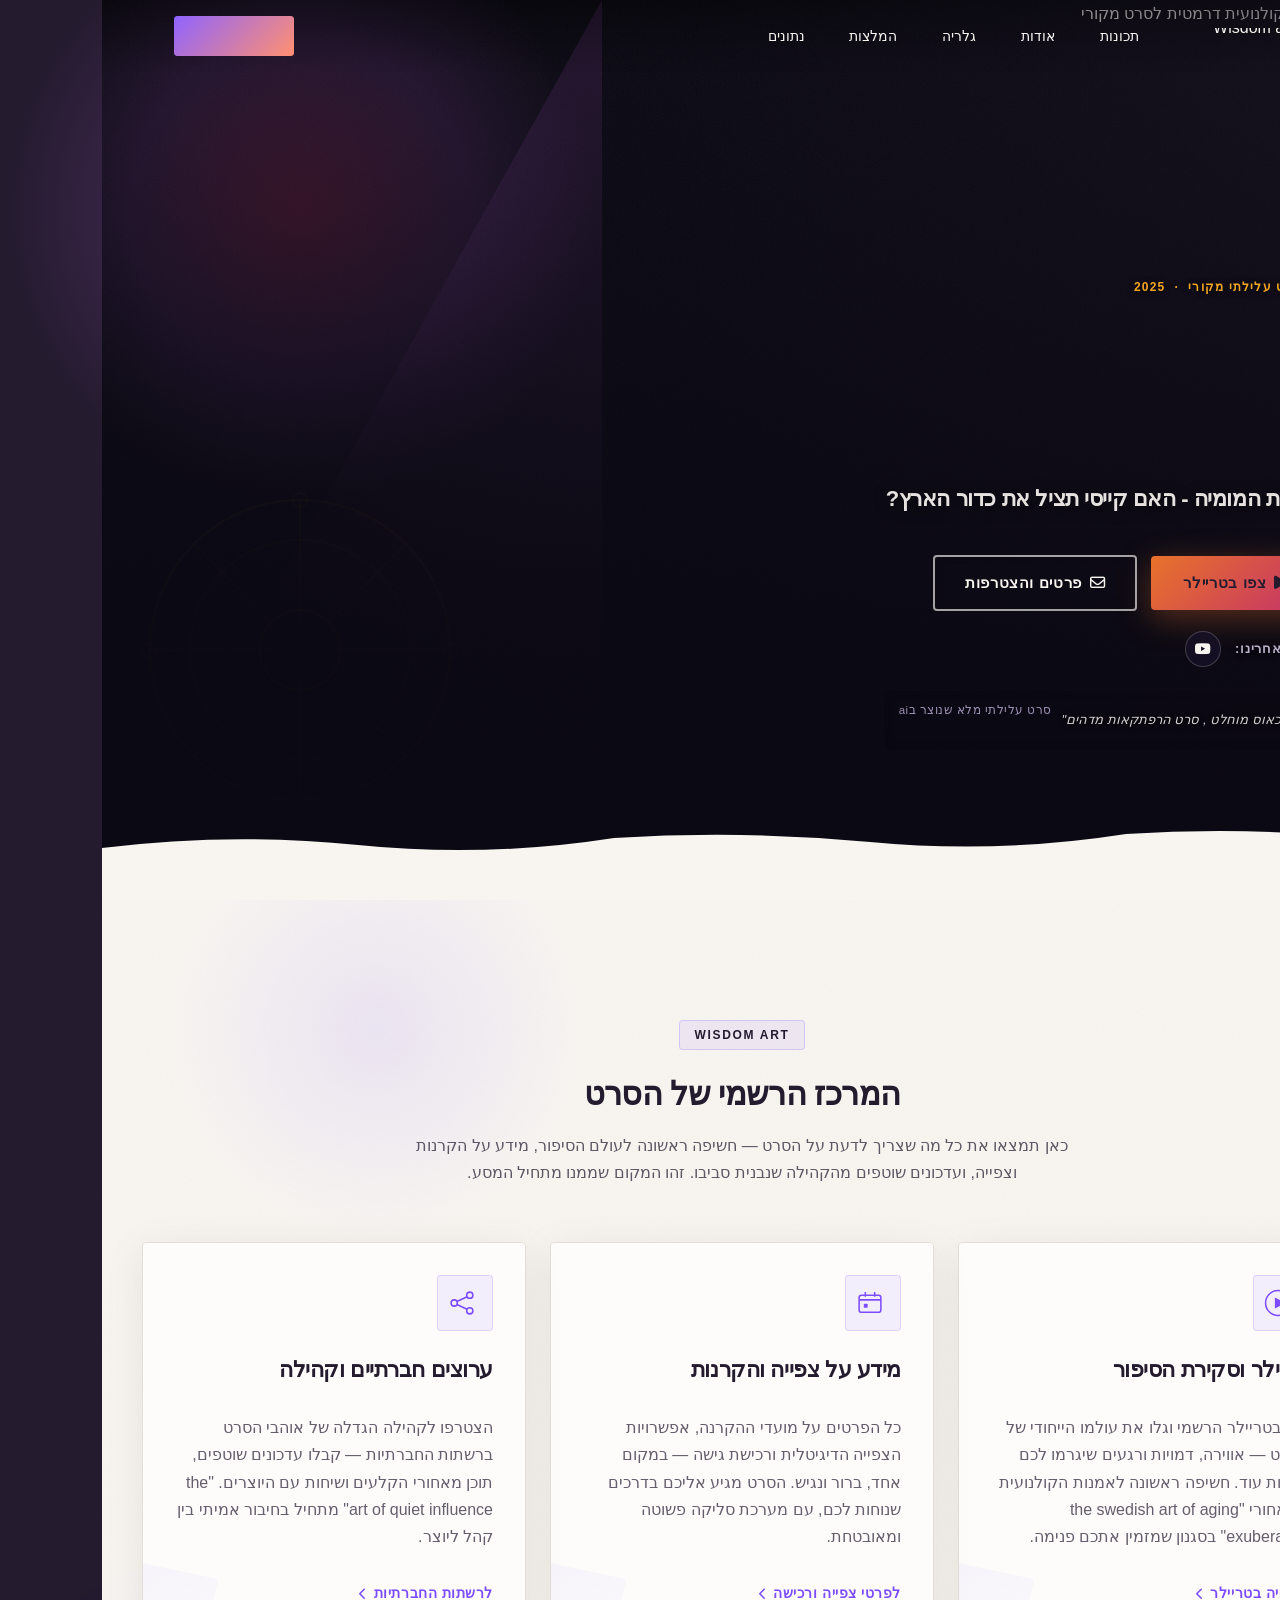
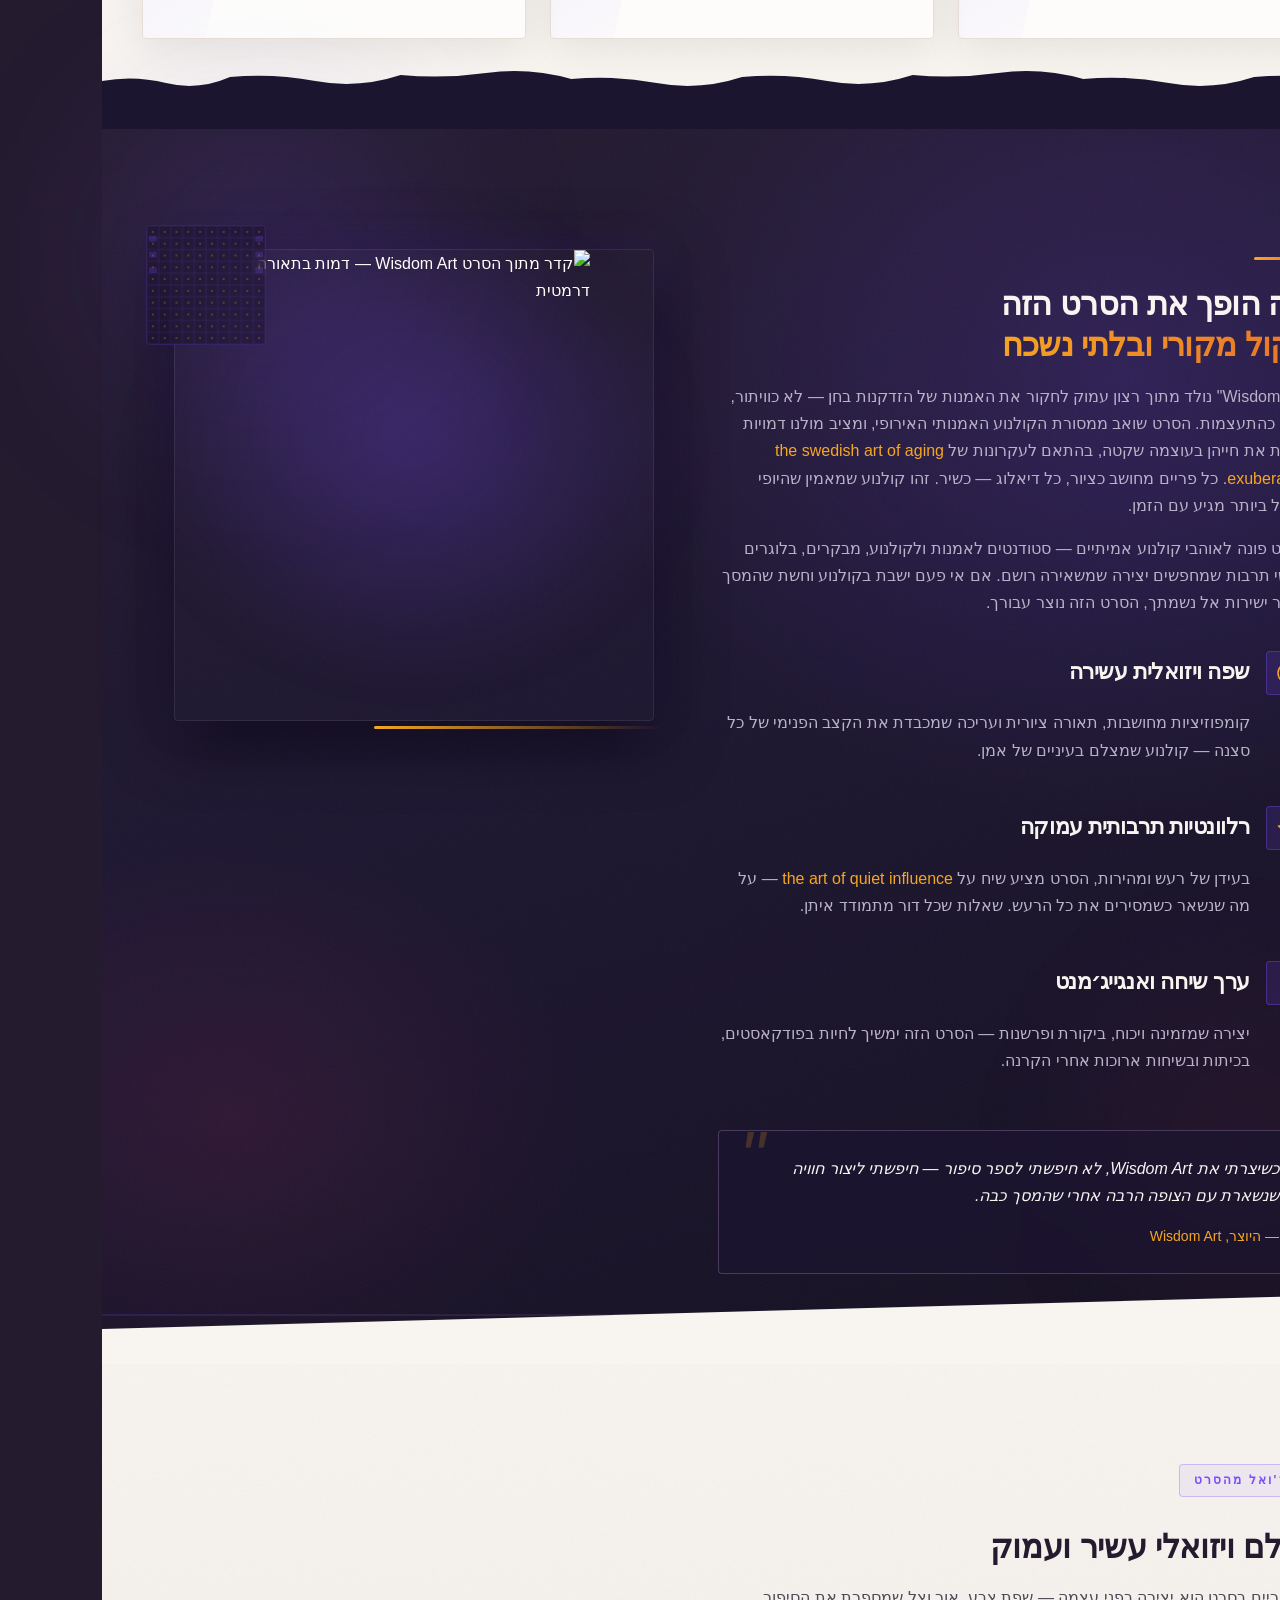
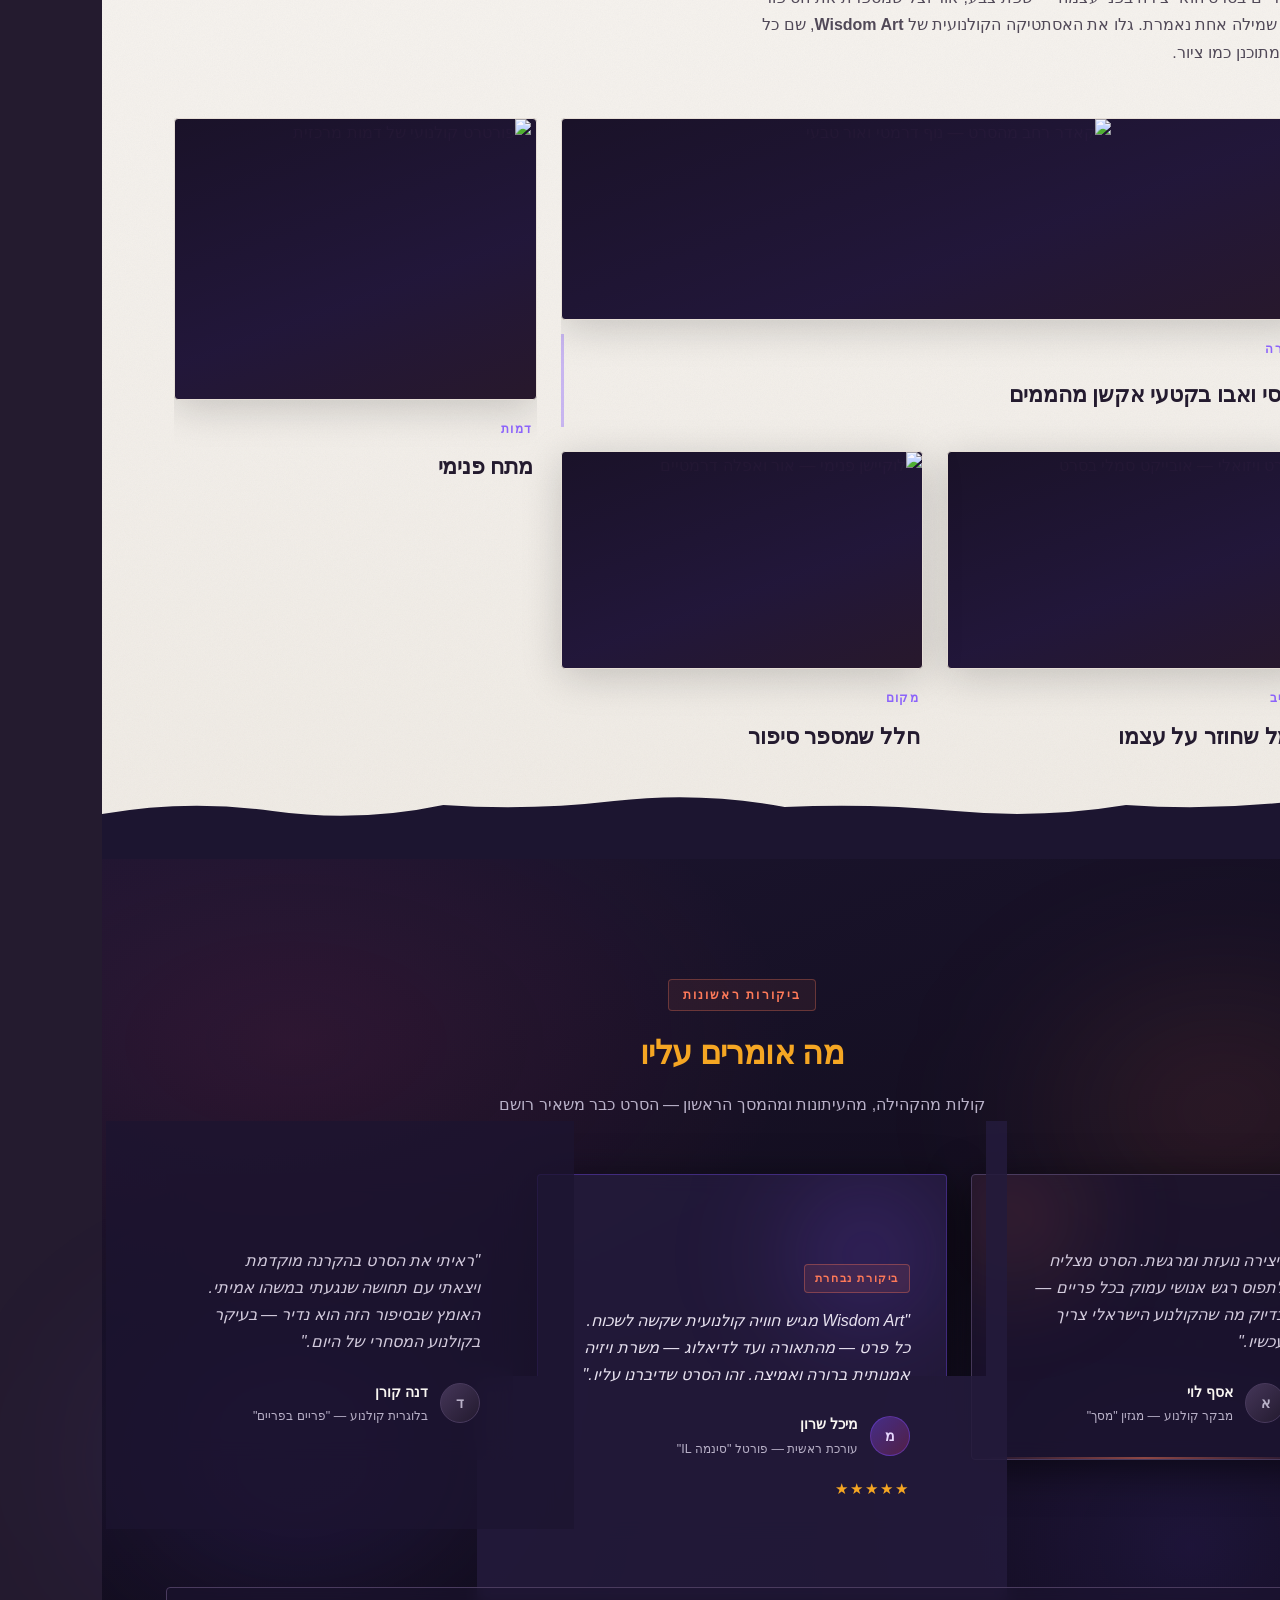
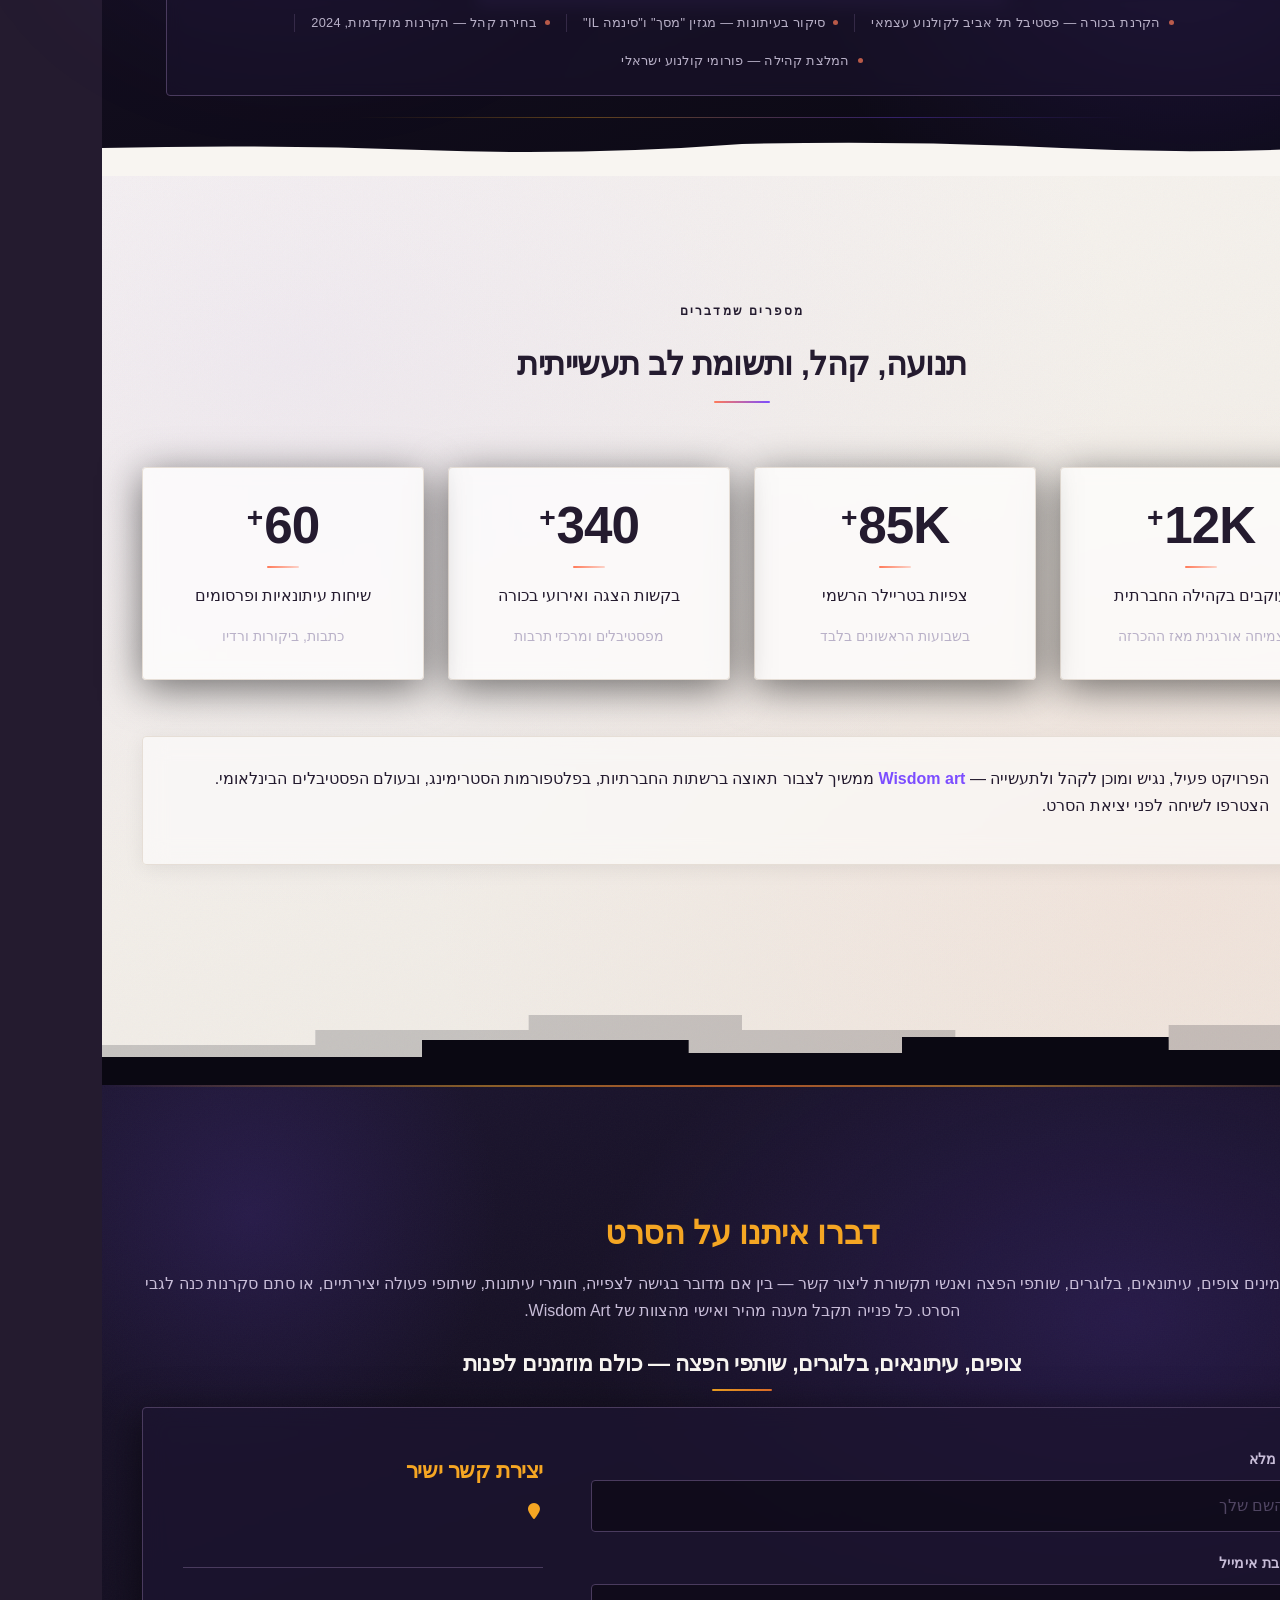
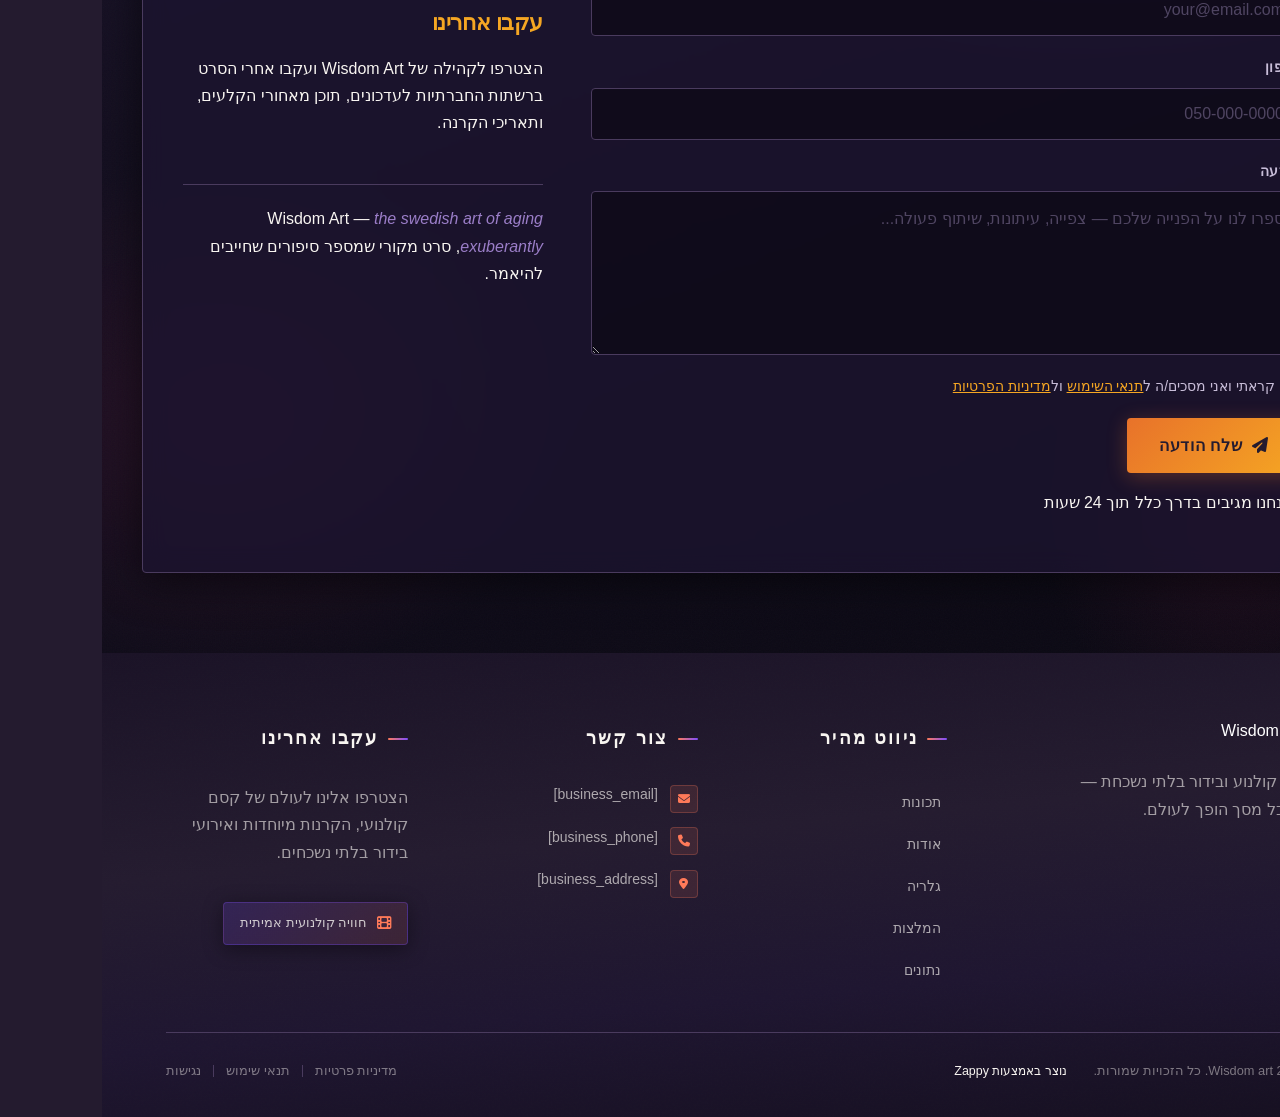
==== public/index.html @ d79674f5 "Incremental sync: 1 page(s) — text_edit" ====
<!doctype html><html dir="rtl" lang="he"><head><meta charset="UTF-8"><meta content="width=device-width,initial-scale=1" name="viewport"><meta content="index, follow" name="robots"><title>the swedish art of aging exuberantly — Wisdom art</title><meta content="A promotional and distribution website for an original film, featuring an integrated payment/checkout system for ticket sales or digital access, and links to th" name="description"><meta content="the swedish art of aging exuberantly, the art of quiet influence, daily stoic meditations, Wisdom art" name="keywords"><link href="/assets/favicon.ico" rel="icon" type="image/x-icon"><link href="/assets/favicon-16x16.png" rel="icon" type="image/png" sizes="16x16"><link href="/assets/favicon-32x32.png" rel="icon" type="image/png" sizes="32x32"><link href="/assets/favicon-48x48.png" rel="icon" type="image/png" sizes="48x48"><link href="/assets/favicon-192x192.png" rel="icon" type="image/png" sizes="192x192"><link href="/assets/favicon-512x512.png" rel="icon" type="image/png" sizes="512x512"><link href="/assets/apple-touch-icon.png" rel="apple-touch-icon"><script>!function(){"use strict";var t="d07cc7a2-bf0d-4f7b-b56a-330d4f4c0abc",e="https://api.zappy5.com/api/analytics/track",a=18e5,n=2592e6,o=!0,i=!0,r=!0;var s=function(){var e="zappy_visitor_"+t,a=null;try{if(a=localStorage.getItem(e)){var o=JSON.parse(a),i=Date.now();if(i-o.created<n)return o.lastSeen=i,localStorage.setItem(e,JSON.stringify(o)),o.id}}catch(t){console.warn("Zappy Analytics: LocalStorage not available")}var r="zv_"+Date.now()+"_"+Math.random().toString(36).substr(2,9);try{localStorage.setItem(e,JSON.stringify({id:r,created:Date.now(),lastSeen:Date.now()}))}catch(t){}return r}(),c=function(){var e="zappy_session_"+t,n=null;try{if(n=sessionStorage.getItem(e)){var o=JSON.parse(n),i=Date.now();if(i-o.timestamp<a)return o.timestamp=i,sessionStorage.setItem(e,JSON.stringify(o)),o.id}}catch(t){console.warn("Zappy Analytics: SessionStorage not available")}var r="zs_"+Date.now()+"_"+Math.random().toString(36).substr(2,9);try{sessionStorage.setItem(e,JSON.stringify({id:r,timestamp:Date.now()}))}catch(t){}return r}();function l(a,n){n=n||{};var o={website_id:t,event_type:a,page_path:window.location.pathname,referrer:document.referrer||"direct",visitor_id:s,session_id:c,metadata:n};if(navigator.sendBeacon){var i=new Blob([JSON.stringify(o)],{type:"application/json"});navigator.sendBeacon(e,i)}else fetch(e,{method:"POST",headers:{"Content-Type":"application/json"},body:JSON.stringify(o),keepalive:!0}).catch(function(t){console.warn("Zappy Analytics: Failed to track event",t)})}o&&l("pageview",{title:document.title,url:window.location.href}),i&&document.addEventListener("click",function(t){var e=t.target;if("BUTTON"===e.tagName||e.closest("button")){var a="BUTTON"===e.tagName?e:e.closest("button");l("click",{element:"button",text:a.textContent.trim().substring(0,100),id:a.id||null,class:a.className||null})}else if("A"===e.tagName||e.closest("a")){var n="A"===e.tagName?e:e.closest("a");l("navigation",{element:"link",text:n.textContent.trim().substring(0,100),href:n.href,external:n.hostname!==window.location.hostname})}},!0),r&&document.addEventListener("submit",function(t){var e=t.target;l("form_submit",{form_id:e.id||null,form_name:e.name||null,form_action:e.action||null,form_method:e.method||"GET"})},!0);var d=Date.now();window.addEventListener("beforeunload",function(){l("page_unload",{time_on_page:Math.floor((Date.now()-d)/1e3),page_path:window.location.pathname})}),window.zappyAnalytics={track:l,getVisitorId:function(){return s},getSessionId:function(){return c}}}()</script><meta content="the swedish art of aging exuberantly — Wisdom art" property="og:title"><meta content="A promotional and distribution website for an original film, featuring an integrated payment/checkout system for ticket sales or digital access, and links to th" property="og:description"><meta content="summary_large_image" name="twitter:card"><meta content="the swedish art of aging exuberantly — Wisdom art" name="twitter:title"><meta content="A promotional and distribution website for an original film, featuring an integrated payment/checkout system for ticket sales or digital access, and links to th" name="twitter:description"><meta content="website" property="og:type"><meta content="he_IL" property="og:locale"><link href="https://cdnjs.cloudflare.com/ajax/libs/font-awesome/6.4.0/css/all.min.css" rel="stylesheet"><link href="/assets/favicon.ico" rel="icon" type="image/x-icon"><link href="/assets/favicon-16x16.png" rel="icon" type="image/png" sizes="16x16"><link href="/assets/favicon-32x32.png" rel="icon" type="image/png" sizes="32x32"><link href="/assets/favicon-48x48.png" rel="icon" type="image/png" sizes="48x48"><link href="/assets/favicon-192x192.png" rel="icon" type="image/png" sizes="192x192"><link href="/assets/favicon-512x512.png" rel="icon" type="image/png" sizes="512x512"><link href="/assets/apple-touch-icon.png" rel="apple-touch-icon"><link href="https://cdn.jsdelivr.net/npm/vanilla-cookieconsent@3/dist/cookieconsent.css" rel="stylesheet"><script src="https://cdn.jsdelivr.net/npm/vanilla-cookieconsent@3/dist/cookieconsent.umd.js"></script><script src="https://cdn.jsdelivr.net/gh/mickidum/acc_toolbar/acctoolbar/acctoolbar.min.js"></script><link href="/styles.css" rel="stylesheet"><style id="zappy-dropdown-submenu-styles">#navMenu li:has(.sub-menu),.nav-menu li:has(.sub-menu),.navbar li:has(.sub-menu),nav li:has(.sub-menu){position:relative}#navMenu .sub-menu,.nav-menu .sub-menu,.navbar .sub-menu,nav .sub-menu{display:block!important;position:absolute!important;top:100%;left:0;min-width:220px;background:#fff;border-radius:8px;box-shadow:0 8px 25px rgba(0,0,0,.15);padding:8px 0;opacity:0;visibility:hidden;transform:translateY(10px);transition:all .3s ease;z-index:1000;list-style:none;pointer-events:none}#navMenu li:hover>.sub-menu,.nav-menu li:hover>.sub-menu,.navbar li:hover>.sub-menu,nav li:hover>.sub-menu{opacity:1!important;visibility:visible!important;transform:translateY(0)!important;pointer-events:auto!important}.sub-menu li{list-style:none;margin:0;padding:0}.sub-menu a{display:block!important;padding:10px 16px!important;color:var(--text-dark,#333)!important;font-weight:500;text-decoration:none;white-space:nowrap;transition:background-color .2s}.sub-menu .zappy-nav-child>a{padding-left:28px!important;font-size:.9em!important;opacity:.85!important}[dir=rtl] .sub-menu .zappy-nav-child>a,html[lang=ar] .sub-menu .zappy-nav-child>a,html[lang=he] .sub-menu .zappy-nav-child>a{padding-left:10px!important;padding-right:28px!important}.sub-menu .zappy-nav-parent>a{font-weight:600!important}.sub-menu a:hover{background-color:#f5f5f5}[dir=rtl] .nav-menu .sub-menu,[dir=rtl] .navbar .sub-menu,[dir=rtl] nav .sub-menu,html[lang=ar] .nav-menu .sub-menu,html[lang=ar] .navbar .sub-menu,html[lang=ar] nav .sub-menu,html[lang=he] .nav-menu .sub-menu,html[lang=he] .navbar .sub-menu,html[lang=he] nav .sub-menu{left:auto!important;right:0!important}.sub-menu:empty,.sub-menu:not(:has(li)):not(:has(> a)),.sub-menu:not(:has(li:not(.zappy-hidden-menu-item))):not(:has(> a)){display:none!important;opacity:0!important;visibility:hidden!important;pointer-events:none!important}li:has(.menu-group-title):hover>.sub-menu{opacity:1!important;visibility:visible!important;transform:translateY(0)!important;pointer-events:auto!important}#navMenu>li>.menu-group-title,.nav-menu>li>.menu-group-title{display:inline-block;padding:.5rem 1rem;cursor:default;user-select:none}@media (max-width:768px){#navMenu .sub-menu,.nav-menu .sub-menu,.navbar .sub-menu,nav .sub-menu{position:static!important;transform:none!important;box-shadow:none!important;background:0 0!important;max-height:0;overflow:hidden;opacity:0;visibility:hidden;transition:max-height .3s ease,opacity .3s ease;padding:0!important;border-radius:0!important}#navMenu .sub-menu.mobile-expanded,.nav-menu .sub-menu.mobile-expanded,.navbar .sub-menu.mobile-expanded{max-height:none!important;overflow-y:visible!important;opacity:1!important;visibility:visible!important;padding:8px 0 8px 16px!important}[dir=rtl] .sub-menu.mobile-expanded,html[lang=he] .sub-menu.mobile-expanded{padding:8px 16px 8px 0!important}#navMenu li:hover>.sub-menu,.nav-menu li:hover>.sub-menu,.navbar li:hover>.sub-menu,nav li:hover>.sub-menu{opacity:0;visibility:hidden;pointer-events:none}#navMenu li>.sub-menu.mobile-expanded,.nav-menu li>.sub-menu.mobile-expanded,.navbar li>.sub-menu.mobile-expanded,nav li>.sub-menu.mobile-expanded{opacity:1!important;visibility:visible!important;pointer-events:auto!important}#navMenu li:has(.sub-menu),.nav-menu li:has(.sub-menu),.navbar li:has(.sub-menu),nav li:has(.sub-menu){display:flex!important;flex-wrap:wrap!important;align-items:center!important;position:relative!important;min-height:44px!important}#navMenu li:has(.sub-menu)>a,.nav-menu li:has(.sub-menu)>a,.navbar li:has(.sub-menu)>a,nav li:has(.sub-menu)>a{flex:1!important;min-width:0!important}#navMenu li:has(.sub-menu)>.menu-group-title,.nav-menu li:has(.sub-menu)>.menu-group-title,.navbar li:has(.sub-menu)>.menu-group-title,nav li:has(.sub-menu)>.menu-group-title{flex:1!important;min-width:0!important;padding:0!important;line-height:inherit!important}#navMenu li:has(.sub-menu)>.sub-menu,.nav-menu li:has(.sub-menu)>.sub-menu,.navbar li:has(.sub-menu)>.sub-menu,nav li:has(.sub-menu)>.sub-menu{flex-basis:100%!important;width:100%!important}#navMenu li:has(.sub-menu)>a [class*=arrow],#navMenu li:has(.sub-menu)>a [class*=chevron],.nav-menu li:has(.sub-menu)>a .fa-angle-down,.nav-menu li:has(.sub-menu)>a .fa-chevron-down,.nav-menu li:has(.sub-menu)>a [class*=arrow],.nav-menu li:has(.sub-menu)>a [class*=chevron],nav li:has(.sub-menu)>a [class*=arrow],nav li:has(.sub-menu)>a [class*=chevron]{display:none!important;visibility:hidden!important}.mobile-submenu-toggle{display:flex!important;align-items:center!important;justify-content:center!important;width:44px!important;height:auto!important;background:0 0!important;border:none!important;cursor:pointer!important;color:var(--text-light)!important;position:static!important;flex-shrink:0!important;align-self:stretch!important;z-index:2!important;padding:0!important;margin:0!important}.mobile-submenu-toggle::after{content:''!important;width:0!important;height:0!important;border-left:6px solid transparent!important;border-right:6px solid transparent!important;border-top:7px solid currentColor!important;transition:transform .3s ease!important}.mobile-submenu-toggle.expanded::after{transform:rotate(180deg)!important}.sub-menu a{padding:10px 0!important;display:block!important;color:var(--text-light)!important;white-space:normal!important}.sub-menu .zappy-nav-child>a{padding-left:28px!important;font-size:.9em!important;opacity:.85!important}[dir=rtl] .sub-menu .zappy-nav-child>a,html[lang=ar] .sub-menu .zappy-nav-child>a,html[lang=he] .sub-menu .zappy-nav-child>a{padding-left:0!important;padding-right:28px!important}.sub-menu .zappy-nav-parent>a{font-weight:600!important}#navMenu.active,.nav-menu.active{max-width:100vw!important;overflow-x:hidden!important;box-sizing:border-box!important}.navbar .sub-menu li a,.zappy-products-dropdown .sub-menu a,nav.navbar .sub-menu li a{color:var(--text-light)!important}}@media (min-width:769px){.mobile-submenu-toggle{display:none!important}}</style><style id="zappy-widget-visibility">html[dir=rtl] .whatsapp-float{right:20px!important;left:auto!important}html:not([dir]) .whatsapp-float,html[dir=ltr] .whatsapp-float{left:20px!important;right:auto!important}html[dir=rtl] #mic-access-tool-general-button,html[dir=rtl] #mic-init-access-tool #mic-access-tool-general-button,html[dir=rtl] #mic-init-access-tool .mic-access-tool-general-button,html[dir=rtl] ._access-icon,html[dir=rtl] .mic-access-tool-general-button{left:20px!important;right:auto!important}html:not([dir]) #mic-access-tool-general-button,html:not([dir]) #mic-init-access-tool #mic-access-tool-general-button,html:not([dir]) #mic-init-access-tool .mic-access-tool-general-button,html:not([dir]) ._access-icon,html:not([dir]) .mic-access-tool-general-button,html[dir=ltr] #mic-access-tool-general-button,html[dir=ltr] #mic-init-access-tool #mic-access-tool-general-button,html[dir=ltr] #mic-init-access-tool .mic-access-tool-general-button,html[dir=ltr] ._access-icon,html[dir=ltr] .mic-access-tool-general-button{right:20px!important;left:auto!important}@media (max-width:768px){.whatsapp-float{display:flex!important}}@media (min-width:769px){.whatsapp-float{display:flex!important}}@media (max-width:768px){#mic-access-tool-general-button,#mic-init-access-tool #mic-access-tool-general-button,#mic-init-access-tool .mic-access-tool-general-button,._access-icon,.mic-access-tool-general-button{display:flex!important;visibility:visible!important;opacity:1!important;pointer-events:auto!important}#mic-access-tool-box.opened-mic-access-tool,#mic-init-access-tool #mic-access-tool-box.opened-mic-access-tool,.mic-access-tool-box.opened-mic-access-tool{visibility:visible!important;opacity:1!important;pointer-events:auto!important}}@media (min-width:769px){#mic-access-tool-general-button,#mic-init-access-tool #mic-access-tool-general-button,#mic-init-access-tool .mic-access-tool-general-button,._access-icon,.mic-access-tool-general-button{display:flex!important;visibility:visible!important;opacity:1!important;pointer-events:auto!important}#mic-access-tool-box.opened-mic-access-tool,#mic-init-access-tool #mic-access-tool-box.opened-mic-access-tool,.mic-access-tool-box.opened-mic-access-tool{visibility:visible!important;opacity:1!important;pointer-events:auto!important}}</style></head><body><nav class="navbar" dir="rtl"><button class="mobile-toggle" aria-label="Menu" id="mobileToggle"><svg viewBox="0 0 24 24" height="24" width="24" fill="none" class="hamburger-icon"><path d="M3 12h18M3 6h18M3 18h18" stroke="currentColor" stroke-width="2" stroke-linecap="round"></path></svg> <svg viewBox="0 0 24 24" height="24" width="24" fill="none" class="close-icon" style="display:none"><path d="M18 6L6 18M6 6l12 12" stroke="currentColor" stroke-width="2" stroke-linecap="round"></path></svg></button> <button class="phone-header-btn" aria-label="Call" data-phone="[business_phone]"><svg viewBox="0 0 24 24" height="20" width="20" fill="currentColor"><path d="M22 16.92v3a2 2 0 0 1-2.18 2 19.79 19.79 0 0 1-8.63-3.07 19.5 19.5 0 0 1-6-6 19.79 19.79 0 0 1-3.07-8.67A2 2 0 0 1 4.11 2h3a2 2 0 0 1 2 1.72 12.84 12.84 0 0 0 .7 2.81 2 2 0 0 1-.45 2.11L8.09 9.91a16 16 0 0 0 6 6l1.27-1.27a2 2 0 0 1 2.11-.45 12.84 12.84 0 0 0 2.81.7A2 2 0 0 1 22 16.92z"></path></svg></button><div class="nav-container"><div class="nav-right-group"><div class="nav-brand"><a href="/" class="logo-link"><img alt="Wisdom art" src="/assets/site-----image-1.webp" class="logo"></a></div><ul class="nav-menu" id="navMenu"><li><a href="#features">תכונות</a></li><li><a href="#about">אודות</a></li><li><a href="#gallery">גלריה</a></li><li><a href="#testimonials">המלצות</a></li><li><a href="#stats">נתונים</a></li></ul></div><div class="nav-cta-container"><a href="#contact" class="nav-cta-btn">צור קשר</a></div></div></nav><script>window.addEventListener("load",function(){const e=document.querySelector(".navbar, nav, header");if(!e)return void console.log("[Navbar] Navbar element not found");let t=document.getElementById("mobileToggle")||document.querySelector(".mobile-toggle")||document.querySelector(".hamburger")||document.querySelector(".hamburger-menu")||document.querySelector(".menu-toggle")||document.querySelector(".burger-menu")||document.querySelector('[aria-label="Menu"]')||document.querySelector('[aria-label="תפריט"]');const o=document.querySelector(".phone-header-btn"),n=window.getComputedStyle(e);let r=n.backgroundColor;if(console.log("[Navbar] Initial navbar background:",r),"transparent"===r||"rgba(0, 0, 0, 0)"===r||r.startsWith("rgba")&&r.includes(", 0)")){const e=n.backgroundImage;if(e&&"none"!==e)console.log("[Navbar] Navbar has background image/gradient, using dark text"),r="rgb(240, 240, 240)";else{const e=window.getComputedStyle(document.body).backgroundColor;console.log("[Navbar] Navbar transparent, using body background:",e),r=e}}const i=r.match(/\d+/g);if(i&&i.length>=3){const e=(.299*parseInt(i[0])+.587*parseInt(i[1])+.114*parseInt(i[2]))/255;console.log("[Navbar] Mobile button colors preserved from Claude CSS (luminance:",e.toFixed(2)+")");const n=document.createElement("style");n.id="zappy-mobile-nav-fix";document.documentElement.lang;document.documentElement.dir,n.textContent='\n        /* Hide mobile buttons on desktop, show only on mobile */\n        @media (min-width: 769px) {\n          .mobile-toggle,\n          .phone-header-btn {\n            display: none !important;\n          }\n        }\n        \n        /* Show and position mobile buttons correctly on mobile */\n        @media (max-width: 768px) {\n          .mobile-toggle,\n          .phone-header-btn {\n            position: absolute !important;\n            top: 0 !important;\n            bottom: 0 !important;\n            margin-top: auto !important;\n            margin-bottom: auto !important;\n            z-index: 1001 !important;\n            display: flex !important;\n            align-items: center !important;\n            justify-content: center !important;\n            width: 36px !important;\n            height: 36px !important;\n            border-radius: 50% !important;\n            border: none !important;\n            cursor: pointer !important;\n            padding: 6px !important;\n            background: none !important;\n            color: var(--nav-text, var(--text-light)) !important;\n            touch-action: manipulation !important;\n            -webkit-tap-highlight-color: transparent !important;\n          }\n          \n          /* LTR positioning (default): hamburger LEFT, phone RIGHT */\n          html:not([dir="rtl"]):not([lang="he"]):not([lang="ar"]) .mobile-toggle,\n          html[dir="ltr"] .mobile-toggle {\n            left: 12px !important;\n            right: auto !important;\n          }\n          html:not([dir="rtl"]):not([lang="he"]):not([lang="ar"]) .phone-header-btn,\n          html[dir="ltr"] .phone-header-btn {\n            right: 12px !important;\n            left: auto !important;\n          }\n          \n          /* RTL positioning: hamburger RIGHT, phone LEFT */\n          html[dir="rtl"] .mobile-toggle,\n          html[lang="he"] .mobile-toggle,\n          html[lang="ar"] .mobile-toggle {\n            right: 12px !important;\n            left: auto !important;\n          }\n          html[dir="rtl"] .phone-header-btn,\n          html[lang="he"] .phone-header-btn,\n          html[lang="ar"] .phone-header-btn {\n            left: 12px !important;\n            right: auto !important;\n          }\n          \n          /* CRITICAL: Ensure nav-container has min-height on mobile */\n          /* All children are positioned absolutely/fixed on mobile, so height:auto collapses to 0 */\n          .nav-container {\n            min-height: 70px !important;\n            position: relative !important;\n          }\n          \n          /* Ensure SVG icons are properly sized and inherit color */\n          .mobile-toggle svg,\n          .phone-header-btn svg {\n            width: 24px !important;\n            height: 24px !important;\n            /* Don\'t force display - let JavaScript control hamburger/close toggle */\n          }\n          \n          /* Reset nav-cta-container on mobile - remove desktop box-shadow/padding */\n          /* that creates a visible ghost box when CTA button is hidden */\n          .nav-cta-container {\n            box-shadow: none !important;\n            padding: 0 !important;\n          }\n          \n          /* Hide nav-cta-container entirely on mobile when there\'s no lang-switcher */\n          /* (only the CTA button is inside, and it\'s hidden on mobile) */\n          .nav-cta-container:not(:has(.lang-switcher)) {\n            display: none !important;\n          }\n          \n          /* CRITICAL: Prevent hero image fade gradient from bleeding over headline text */\n          /* The .image-fade-gradient has bottom: -30px (extends below parent) */\n          /* On mobile stacked layout, this overlaps the h1 text below the image */\n          .hero-image-column {\n            overflow: hidden !important;\n          }\n          .image-fade-gradient {\n            bottom: 0 !important;\n          }\n          \n          /* Hide desktop language switcher on mobile - hamburger menu handles it */\n          /* High specificity to override stored CSS */\n          .lang-switcher,\n          .nav-cta-container .lang-switcher,\n          .nav-container .lang-switcher,\n          .navbar .lang-switcher,\n          .navbar .nav-cta-container .lang-switcher {\n            display: none !important;\n          }\n        }\n      ';const r=document.getElementById("zappy-mobile-nav-fix");r&&r.remove(),document.head.appendChild(n),console.log("[Navbar] Critical CSS injected for mobile nav positioning");const a=window.innerWidth<=768;if(t){const e=t.querySelector(".hamburger-icon"),o=t.querySelector(".close-icon");e&&(e.style.setProperty("width","24px","important"),e.style.setProperty("height","24px","important"),e.style.setProperty("display","block","important")),o&&(o.style.setProperty("width","24px","important"),o.style.setProperty("height","24px","important"),o.style.setProperty("display","none","important")),a?(t.style.setProperty("position","absolute","important"),t.style.setProperty("top","0","important"),t.style.setProperty("bottom","0","important"),t.style.setProperty("margin-top","auto","important"),t.style.setProperty("margin-bottom","auto","important"),t.style.setProperty("z-index","1001","important"),t.style.removeProperty("left"),t.style.removeProperty("right"),console.log("[Navbar] Mobile toggle positioning applied (mobile viewport)")):(t.style.removeProperty("position"),t.style.removeProperty("top"),t.style.removeProperty("transform"),t.style.removeProperty("z-index"),t.style.removeProperty("left"),t.style.removeProperty("right"),console.log("[Navbar] Desktop viewport - cleared mobile toggle inline positioning"))}if(o){const e=o.querySelector("svg");e&&(e.style.width="24px",e.style.height="24px",e.setAttribute("width","24"),e.setAttribute("height","24")),a?(o.style.setProperty("position","absolute","important"),o.style.setProperty("top","0","important"),o.style.setProperty("bottom","0","important"),o.style.setProperty("margin-top","auto","important"),o.style.setProperty("margin-bottom","auto","important"),o.style.setProperty("z-index","1001","important"),o.style.removeProperty("left"),o.style.removeProperty("right"),console.log("[Navbar] Phone button positioning applied (mobile viewport)")):(o.style.removeProperty("position"),o.style.removeProperty("top"),o.style.removeProperty("transform"),o.style.removeProperty("z-index"),o.style.removeProperty("left"),o.style.removeProperty("right"),console.log("[Navbar] Desktop viewport - cleared phone button inline positioning"))}}else console.log("[Navbar] Could not parse background color:",r);t=document.getElementById("mobileToggle")||document.querySelector(".mobile-toggle")||document.querySelector(".hamburger")||document.querySelector(".hamburger-menu")||document.querySelector(".menu-toggle")||document.querySelector(".burger-menu")||document.querySelector('[aria-label="Menu"]')||document.querySelector('[aria-label="תפריט"]');const a=document.getElementById("navMenu")||document.querySelector(".nav-menu")||document.querySelector(".nav-links")||document.querySelector("nav ul:not(.submenu)");if(!t||!a)return void console.log("[Navbar] Mobile toggle or menu not found:",{toggle:!!t,menu:!!a});a.id||(a.id="navMenu"),console.log("[Navbar] Initializing mobile menu...");const l=t.cloneNode(!0);t.parentNode.replaceChild(l,t);var s=0;function p(e){var t=Date.now();t-s<300||(s=t,function(e){e.preventDefault(),e.stopPropagation();const t=l.querySelector(".hamburger-icon"),o=l.querySelector(".close-icon");a.classList.contains("active")?(a.classList.remove("active"),t&&t.style.setProperty("display","block","important"),o&&o.style.setProperty("display","none","important"),document.body.style.overflow="",console.log("[Navbar] Menu closed")):(a.classList.add("active"),t&&t.style.setProperty("display","none","important"),o&&o.style.setProperty("display","block","important"),document.body.style.overflow="hidden",console.log("[Navbar] Menu opened"))}(e))}l.addEventListener("click",p),l.addEventListener("touchend",p),a.querySelectorAll("a").forEach(function(e){e.addEventListener("click",function(){if("#"===this.getAttribute("href"))return;const e=l.querySelector(".hamburger-icon"),t=l.querySelector(".close-icon");a.classList.remove("active"),e&&e.style.setProperty("display","block","important"),t&&t.style.setProperty("display","none","important"),document.body.style.overflow="",console.log("[Navbar] Menu closed (link clicked)")})});var c=a.querySelectorAll(".dropdown-toggle");c.forEach(function(e){e.addEventListener("click",function(e){e.preventDefault(),e.stopPropagation();var t=this.closest(".nav-dropdown");t&&(t.parentNode.querySelectorAll(".nav-dropdown.open").forEach(function(e){e!==t&&e.classList.remove("open")}),t.classList.toggle("open"),console.log("[Navbar] Dropdown toggled:",t.classList.contains("open")?"open":"closed"))})}),document.addEventListener("click",function(e){e.target.closest(".nav-dropdown")||document.querySelectorAll(".nav-dropdown.open").forEach(function(e){e.classList.remove("open")})}),console.log("[Navbar] Dropdown handlers initialized for "+c.length+" dropdowns"),o&&o.addEventListener("click",function(){const e=document.querySelectorAll('a[href^="tel:"]'),t=e.length>0?e[0].getAttribute("href").replace("tel:",""):"[business_phone]";window.location.href="tel:"+t,console.log("[Navbar] Phone button clicked")}),console.log("[Navbar] Mobile menu initialized successfully")})</script><main><section class="index-hero-section" data-band-index="0" data-layout-spec="בית-hero" dir="rtl" id="index-hero-section" data-hero-type="fullscreen-scrim"><div class="index-hero-bg-wrapper"><img alt="תמונת רקע קולנועית דרמטית לסרט מקורי" src="/assets/site-index-hero-image-1.webp" data-context="A dramatic cinematic film still for an original Israeli art film — a lone figure silhouetted against a vast, moody landscape bathed in deep violet and amber dusk light, with visible film grain texture, high contrast, and a painterly atmospheric quality evoking a contemporary art-house cinema experience" data-element-id="img-1778433034698-svf4bhlzn" data-element-type="image" data-placeholder="index-hero-image-1" height="700" width="1200" class="index-hero-bg-img" data-hero-background="true" data-hero-bg="true"></div><div class="index-hero-orb" aria-hidden="true"></div><svg viewBox="0 0 500 700" xmlns="http://www.w3.org/2000/svg" aria-hidden="true" data-no-icon-edit="true" preserveAspectRatio="none" class="index-hero-beam"><defs><radialGradient cx="100%" cy="0%" id="beamGrad" r="100%"><stop offset="0%" stop-color="#9B4DB8" stop-opacity="0.18"></stop><stop offset="100%" stop-color="#9B4DB8" stop-opacity="0"></stop></radialGradient></defs><polygon fill="url(#beamGrad)" points="500,0 500,0 0,700 500,700"></polygon></svg> <svg viewBox="0 0 320 320" xmlns="http://www.w3.org/2000/svg" aria-hidden="true" data-no-icon-edit="true" class="index-hero-reel"><circle cx="160" cy="160" r="150" stroke="#F5A623" stroke-width="2" fill="none" opacity="0.07"></circle><circle cx="160" cy="160" r="110" stroke="#F5A623" stroke-width="1.5" fill="none" opacity="0.06"></circle><circle cx="160" cy="160" r="40" stroke="#F5A623" stroke-width="2" fill="none" opacity="0.07"></circle><line stroke="#F5A623" stroke-width="1.5" x1="160" x2="160" y1="10" y2="130" opacity="0.06"></line><line stroke="#F5A623" stroke-width="1.5" x1="160" x2="160" y1="190" y2="310" opacity="0.06"></line><line stroke="#F5A623" stroke-width="1.5" x1="10" x2="130" y1="160" y2="160" opacity="0.06"></line><line stroke="#F5A623" stroke-width="1.5" x1="190" x2="310" y1="160" y2="160" opacity="0.06"></line><line stroke="#F5A623" stroke-width="1.5" x1="54" x2="130" y1="54" y2="130" opacity="0.06"></line><line stroke="#F5A623" stroke-width="1.5" x1="190" x2="266" y1="190" y2="266" opacity="0.06"></line><line stroke="#F5A623" stroke-width="1.5" x1="266" x2="190" y1="54" y2="130" opacity="0.06"></line><line stroke="#F5A623" stroke-width="1.5" x1="130" x2="54" y1="190" y2="266" opacity="0.06"></line><circle cx="160" cy="10" r="7" stroke="#F5A623" stroke-width="1.5" fill="none" opacity="0.07"></circle><circle cx="310" cy="160" r="7" stroke="#F5A623" stroke-width="1.5" fill="none" opacity="0.07"></circle><circle cx="160" cy="310" r="7" stroke="#F5A623" stroke-width="1.5" fill="none" opacity="0.07"></circle><circle cx="10" cy="160" r="7" stroke="#F5A623" stroke-width="1.5" fill="none" opacity="0.07"></circle></svg><div class="index-hero-grain" aria-hidden="true"></div><div class="index-hero-scrim" aria-hidden="true"></div><div class="index-hero-content"><div class="index-hero-inner"><div class="index-hero-micro-label"><span class="index-hero-dot"></span> <span>סרט עלילתי מקורי &nbsp;·&nbsp; 2025</span></div><h1 class="index-hero-h1"><font color="#241b2f"><span style="-webkit-text-fill-color:rgba(0, 0, 0, 0)">נקמת המומיהנ</span></font></h1><h3 class="index-hero-h3" style="text-align:center">נקמת המומיה - האם קייסי תציל את כדור הארץ?</h3><div class="index-hero-ctas"><a href="#trailer" class="index-hero-btn-primary" data-element-id="btn-1778433034694-vpkdt8h4v" data-element-type="button" data-native-element="true" style="color:rgb(36, 27, 47) !important"><i class="fa-solid fa-play"></i> <span style="color:rgb(36, 27, 47) !important">צפו בטריילר</span> </a><a href="#contact" class="index-hero-btn-secondary" data-element-id="btn-1778433034694-pf6wvb1i1" data-element-type="button" data-native-element="true"><i class="fa-envelope fa-regular"></i> <span>פרטים והצטרפות</span></a></div><div class="index-hero-social"><span class="index-hero-social-label">עקבו אחרינו:</span> <a href="https://youtube.com" class="index-hero-social-link" target="_blank" aria-label="יוטיוב" rel="noopener"><i class="fa-brands fa-youtube" data-element-id="icon-1778433034697-f1ry2ai2r" data-element-type="icon" data-icon-type="fontawesome"></i></a></div><div class="index-hero-quote"><i class="fa-solid fa-quote-right index-hero-quote-icon" style="cursor:pointer"></i> <span>כאוס מוחלט , סרט הרפתקאות מדהים"</span> <span class="index-hero-quote-source">סרט עלילתי מלא שנוצר בai<br><br></span></div></div></div><div class="index-hero-divider-wrapper"><svg viewBox="0 0 1200 90" xmlns="http://www.w3.org/2000/svg" aria-hidden="true" data-no-icon-edit="true" preserveAspectRatio="none"><defs><linearGradient id="burnGrad" x1="0" x2="0" y1="0" y2="1"><stop offset="0%" stop-color="#F8F5F1" stop-opacity="0"></stop><stop offset="100%" stop-color="#F8F5F1" stop-opacity="1"></stop></linearGradient></defs><path d="M0,90 L0,38 Q120,22 240,35 T480,28 Q600,20 720,32 T960,24 Q1080,16 1200,30 L1200,90 Z" fill="var(--bg-light)"></path><path d="M0,90 L0,55 Q200,48 400,58 T800,50 Q1000,44 1200,54 L1200,90 Z" fill="var(--bg-light)" opacity="0.6"></path></svg></div></section><section class="index-features-section" data-band-index="1" data-layout-spec="בית-features" dir="rtl" id="features"><div class="index-features-texture" aria-hidden="true"></div><div class="index-features-glow" aria-hidden="true"></div><div class="index-features-container"><div class="index-features-intro"><span class="index-features-label">Wisdom Art</span><h2 class="index-features-title">המרכז הרשמי של הסרט</h2><p class="index-features-subtitle">כאן תמצאו את כל מה שצריך לדעת על הסרט — חשיפה ראשונה לעולם הסיפור, מידע על הקרנות וצפייה, ועדכונים שוטפים מהקהילה שנבנית סביבו. זהו המקום שממנו מתחיל המסע.</p></div><div class="index-features-grid"><article class="index-features-card"><div class="index-features-card-backplate" aria-hidden="true"></div><div class="index-features-card-icon-wrap"><svg viewBox="0 0 36 36" xmlns="http://www.w3.org/2000/svg" aria-hidden="true" height="36" width="36" fill="none" data-element-type="icon" data-icon-type="svg"><circle cx="18" cy="18" r="16" stroke="currentColor" stroke-width="2"></circle><polygon fill="currentColor" points="14,11 28,18 14,25"></polygon></svg></div><div class="index-features-card-body"><h3 class="index-features-card-title">טריילר וסקירת הסיפור</h3><p class="index-features-card-text">צפו בטריילר הרשמי וגלו את עולמו הייחודי של הסרט — אווירה, דמויות ורגעים שיגרמו לכם לרצות עוד. חשיפה ראשונה לאמנות הקולנועית שמאחורי "the swedish art of aging exuberantly" בסגנון שמזמין אתכם פנימה.</p><a href="#trailer" class="index-features-card-cta">לצפייה בטריילר <i class="fa-solid fa-chevron-left" aria-hidden="true"></i></a></div></article><article class="index-features-card"><div class="index-features-card-backplate" aria-hidden="true"></div><div class="index-features-card-icon-wrap"><svg viewBox="0 0 36 36" xmlns="http://www.w3.org/2000/svg" aria-hidden="true" height="36" width="36" fill="none" data-element-type="icon" data-icon-type="svg"><rect height="22" width="28" x="4" y="8" rx="3" stroke="currentColor" stroke-width="2"></rect><line stroke="currentColor" stroke-width="2" x1="4" x2="32" y1="14" y2="14"></line><line stroke="currentColor" stroke-width="2" x1="12" x2="12" y1="4" y2="10"></line><line stroke="currentColor" stroke-width="2" x1="24" x2="24" y1="4" y2="10"></line><rect height="5" width="5" fill="currentColor" x="10" y="19" rx="1"></rect></svg></div><div class="index-features-card-body"><h3 class="index-features-card-title">מידע על צפייה והקרנות</h3><p class="index-features-card-text">כל הפרטים על מועדי ההקרנה, אפשרויות הצפייה הדיגיטלית ורכישת גישה — במקום אחד, ברור ונגיש. הסרט מגיע אליכם בדרכים שנוחות לכם, עם מערכת סליקה פשוטה ומאובטחת.</p><a href="#tickets" class="index-features-card-cta">לפרטי צפייה ורכישה <i class="fa-solid fa-chevron-left" aria-hidden="true"></i></a></div></article><article class="index-features-card"><div class="index-features-card-backplate" aria-hidden="true"></div><div class="index-features-card-icon-wrap"><svg viewBox="0 0 36 36" xmlns="http://www.w3.org/2000/svg" aria-hidden="true" height="36" width="36" fill="none" data-element-type="icon" data-icon-type="svg"><circle cx="28" cy="8" r="4" stroke="currentColor" stroke-width="2"></circle><circle cx="8" cy="18" r="4" stroke="currentColor" stroke-width="2"></circle><circle cx="28" cy="28" r="4" stroke="currentColor" stroke-width="2"></circle><line stroke="currentColor" stroke-width="2" x1="24.5" x2="11.5" y1="10" y2="16"></line><line stroke="currentColor" stroke-width="2" x1="11.5" x2="24.5" y1="20" y2="26"></line></svg></div><div class="index-features-card-body"><h3 class="index-features-card-title">ערוצים חברתיים וקהילה</h3><p class="index-features-card-text">הצטרפו לקהילה הגדלה של אוהבי הסרט ברשתות החברתיות — קבלו עדכונים שוטפים, תוכן מאחורי הקלעים ושיחות עם היוצרים. "the art of quiet influence" מתחיל בחיבור אמיתי בין קהל ליוצר.</p><a href="#social" class="index-features-card-cta">לרשתות החברתיות <i class="fa-solid fa-chevron-left" aria-hidden="true"></i></a></div></article></div></div><div class="index-features-divider-wrapper"><svg viewBox="0 0 1200 90" xmlns="http://www.w3.org/2000/svg" aria-hidden="true" data-no-icon-edit="true" preserveAspectRatio="none"><path d="M0,90 L0,42 Q30,36 60,44 T120,38 Q160,34 200,42 T280,36 Q320,40 360,34 T440,40 Q480,36 520,44 T600,38 Q640,34 680,42 T760,36 Q800,40 840,34 T920,40 Q960,36 1000,44 T1080,38 Q1120,34 1160,42 L1200,40 L1200,90 Z" fill="#1C1530"></path></svg></div></section><section class="index-about-section" data-band-index="2" data-layout-spec="בית-about" dir="rtl" id="index-about-section"><div class="index-about-grain" aria-hidden="true"></div><div class="index-about-blob index-about-blob--1" aria-hidden="true"></div><div class="index-about-blob index-about-blob--2" aria-hidden="true"></div><div class="index-about-container"><div class="index-about-content"><div class="index-about-accent-line" aria-hidden="true"></div><h2 class="index-about-heading">מה הופך את הסרט הזה<br><span class="index-about-heading-highlight" style="color:rgb(36, 27, 47) !important">לקול מקורי ובלתי נשכח</span></h2><p class="index-about-para">"Wisdom Art" נולד מתוך רצון עמוק לחקור את האמנות של הזדקנות בחן — לא כוויתור, אלא כהתעצמות. הסרט שואב ממסורת הקולנוע האמנותי האירופי, ומציב מולנו דמויות שחיות את חייהן בעוצמה שקטה, בהתאם לעקרונות של <em>the swedish art of aging exuberantly</em>. כל פריים מחושב כציור, כל דיאלוג — כשיר. זהו קולנוע שמאמין שהיופי הגדול ביותר מגיע עם הזמן.</p><p class="index-about-para">הסרט פונה לאוהבי קולנוע אמיתיים — סטודנטים לאמנות ולקולנוע, מבקרים, בלוגרים ואנשי תרבות שמחפשים יצירה שמשאירה רושם. אם אי פעם ישבת בקולנוע וחשת שהמסך מדבר ישירות אל נשמתך, הסרט הזה נוצר עבורך.</p><ul class="index-about-bullets"><li class="index-about-bullet" data-grid-item-index="0"><div class="index-about-bullet-icon" aria-hidden="true"><svg viewBox="0 0 22 22" xmlns="http://www.w3.org/2000/svg" height="22" width="22" fill="none" data-element-type="icon" data-icon-type="svg"><circle cx="11" cy="11" r="10" stroke="currentColor" stroke-width="1.5"></circle><path d="M7 11 L10 14 L15 8" stroke="currentColor" stroke-width="1.8" stroke-linecap="round" stroke-linejoin="round"></path></svg></div><div class="index-about-bullet-content"><h3 class="index-about-bullet-title">שפה ויזואלית עשירה</h3><p class="index-about-bullet-text">קומפוזיציות מחושבות, תאורה ציורית ועריכה שמכבדת את הקצב הפנימי של כל סצנה — קולנוע שמצלם בעיניים של אמן.</p></div></li><li class="index-about-bullet" data-grid-item-index="1"><div class="index-about-bullet-icon" aria-hidden="true"><svg viewBox="0 0 22 22" xmlns="http://www.w3.org/2000/svg" height="22" width="22" fill="none" data-element-type="icon" data-icon-type="svg"><path d="M11 2 L13.5 8.5 L20.5 9 L15.5 13.5 L17 20.5 L11 17 L5 20.5 L6.5 13.5 L1.5 9 L8.5 8.5 Z" stroke="currentColor" stroke-width="1.5" stroke-linejoin="round"></path></svg></div><div class="index-about-bullet-content"><h3 class="index-about-bullet-title">רלוונטיות תרבותית עמוקה</h3><p class="index-about-bullet-text">בעידן של רעש ומהירות, הסרט מציע שיח על <em>the art of quiet influence</em> — על מה שנשאר כשמסירים את כל הרעש. שאלות שכל דור מתמודד איתן.</p></div></li><li class="index-about-bullet" data-grid-item-index="2"><div class="index-about-bullet-icon" aria-hidden="true"><svg viewBox="0 0 22 22" xmlns="http://www.w3.org/2000/svg" height="22" width="22" fill="none" data-element-type="icon" data-icon-type="svg"><path d="M4 6 Q11 3 18 6 L18 16 Q11 19 4 16 Z" stroke="currentColor" stroke-width="1.5" stroke-linejoin="round"></path><path d="M11 3 L11 19" stroke="currentColor" stroke-width="1" stroke-dasharray="2 2"></path></svg></div><div class="index-about-bullet-content"><h3 class="index-about-bullet-title">ערך שיחה ואנגייג׳מנט</h3><p class="index-about-bullet-text">יצירה שמזמינה ויכוח, ביקורת ופרשנות — הסרט הזה ימשיך לחיות בפודקאסטים, בכיתות ובשיחות ארוכות אחרי הקרנה.</p></div></li></ul><blockquote class="index-about-quote"><span class="index-about-quote-mark" aria-hidden="true">"</span><p>כשיצרתי את Wisdom Art, לא חיפשתי לספר סיפור — חיפשתי ליצור חוויה שנשארת עם הצופה הרבה אחרי שהמסך כבה.</p><cite class="index-about-quote-cite">— היוצר, Wisdom Art</cite></blockquote></div><div class="index-about-image-col"><div class="index-about-texture-tile" aria-hidden="true"><svg viewBox="0 0 120 120" xmlns="http://www.w3.org/2000/svg" aria-hidden="true" data-no-icon-edit="true" height="120" width="120"><defs><pattern height="12" id="about-grid" patternUnits="userSpaceOnUse" width="12"><rect height="12" width="12" fill="none" stroke="rgba(124,77,255,0.3)" stroke-width="0.5"></rect><circle cx="6" cy="6" r="1" fill="rgba(245,166,35,0.4)"></circle></pattern></defs><rect height="120" width="120" fill="url(#about-grid)"></rect><rect height="6" width="8" fill="rgba(124,77,255,0.25)" x="2" y="10" rx="1"></rect><rect height="6" width="8" fill="rgba(124,77,255,0.25)" x="2" y="26" rx="1"></rect><rect height="6" width="8" fill="rgba(124,77,255,0.25)" x="2" y="42" rx="1"></rect><rect height="6" width="8" fill="rgba(124,77,255,0.25)" x="110" y="10" rx="1"></rect><rect height="6" width="8" fill="rgba(124,77,255,0.25)" x="110" y="26" rx="1"></rect><rect height="6" width="8" fill="rgba(124,77,255,0.25)" x="110" y="42" rx="1"></rect></svg></div><div class="index-about-image-wrapper"><div class="index-about-image-mask"><div data-element-id="img-1778433034699-nqpcoejfq" data-element-type="image" data-zappy-wrapper-margins-applied="true" data-zappy-zoom-clip="true" data-zappy-zoom-wrapper="true" data-zappy-zoom-wrapper-align="center" data-zappy-zoom-wrapper-height="470px" data-zappy-zoom-wrapper-width="351px" data-zappy-zoom-wrapper-width-mode="px" style="position:relative !important;overflow:hidden !important;width:351px !important;max-width:100% !important;margin-left:auto !important;margin-right:auto !important;height:470px !important;display:block !important"><img alt="קדר מתוך הסרט Wisdom Art — דמות בתאורה דרמטית" src="/assets/site-index-service-image-1-1778433349610-s8qsh2.webp?v=1778433351730" data-context="A cinematic still from an art-house film: a solitary figure standing in dramatic chiaroscuro lighting, deep shadows and warm amber highlights, evoking introspection and emotional depth. The composition is vertical/portrait, shot in a theatrical interior with textured walls, film grain visible, moody and contemplative atmosphere, deep purple and amber color grading, high contrast, artistic cinematography." data-element-id="img-1778433034699-nqpcoejfq" data-element-type="image" data-placeholder="index-about-image-1" height="700" width="520" data-zappy-object-position="50% 33%" data-zappy-original-height="470" data-zappy-original-width="351" data-zappy-zoom="1" style="object-position:50% 33% !important;display:block;object-fit:cover;margin:0px !important;left:0% !important;top:-0.0113981% !important;width:100% !important;height:100.019% !important;max-width:none !important;max-height:none !important"></div></div><div class="index-about-image-glow" aria-hidden="true"></div><div class="index-about-image-accent-border" aria-hidden="true"></div></div></div></div><div class="index-about-divider-wrapper"><svg viewBox="0 0 1200 90" xmlns="http://www.w3.org/2000/svg" aria-hidden="true" data-no-icon-edit="true" preserveAspectRatio="none"><defs><linearGradient id="about-divider-grad" x1="0" x2="1" y1="0" y2="0"><stop offset="0%" stop-color="#7C4DFF" stop-opacity="0.18"></stop><stop offset="50%" stop-color="#B9B1C8" stop-opacity="0.08"></stop><stop offset="100%" stop-color="#241B2F" stop-opacity="0"></stop></linearGradient></defs><rect height="2" width="1200" fill="url(#about-divider-grad)" x="0" y="40"></rect><path d="M0,90 L0,55 L1200,20 L1200,90 Z" fill="var(--bg-light)"></path></svg></div></section><section class="index-gallery-section" data-band-index="3" data-layout-spec="בית-gallery" dir="rtl" id="gallery"><div class="gallery-grain-overlay" aria-hidden="true"></div><div class="gallery-container"><div class="gallery-intro"><p class="zappy-editable"><span class="gallery-eyebrow">ויז'ואל מהסרט</span></p><h2 class="gallery-title">עולם ויזואלי עשיר ועמוק</h2><p class="gallery-subtitle">כל פריים בסרט הוא יצירה בפני עצמה — שפת צבע, אור וצל שמספרת את הסיפור לפני שמילה אחת נאמרת. גלו את האסתטיקה הקולנועית של <em>Wisdom Art</em>, שם כל רגע מתוכנן כמו ציור.</p></div><div class="gallery-grid" data-zappy-grid-align="start"><figure class="gallery-tile tile-landscape" data-grid-item-index="0" style="overflow:hidden !important"><div class="tile-image-wrap"><div data-element-id="img-1778433034699-l6l4k58va" data-element-type="image" data-zappy-wrapper-margins-applied="true" data-zappy-zoom-clip="true" data-zappy-zoom-wrapper="true" data-zappy-zoom-wrapper-align="center" data-zappy-zoom-wrapper-height="200px" data-zappy-zoom-wrapper-width="351px" data-zappy-zoom-wrapper-width-mode="px" style="position:relative !important;overflow:hidden !important;width:351px !important;max-width:100% !important;margin-left:auto !important;margin-right:auto !important;height:200px !important;display:block !important"><img alt="קאדר רחב מהסרט — נוף דרמטי ואור טבעי" src="/assets/site-index-service-image-1-1778433465780-su72pw.webp?v=1778433468517" data-context="Cinematic wide-angle film still from an art film, dramatic natural lighting, two characters in a vast landscape or architectural space, moody color grading with deep shadows and warm highlights, film grain texture, atmospheric and contemplative mood" data-element-id="img-1778433034699-l6l4k58va" data-element-type="image" data-placeholder="index-gallery-image-1" height="480" width="800" data-zappy-object-position="50% 50%" data-zappy-original-height="200" data-zappy-original-width="350.5777893066406" data-zappy-zoom="1" style="object-position:50% 50% !important;width:100% !important;height:100% !important;object-fit:cover !important;max-width:none !important;display:block !important;margin:0px !important;left:0% !important;top:0% !important;max-height:none !important"></div><div class="tile-hover-overlay" aria-hidden="true"></div></div><figcaption class="tile-caption"><p><span class="caption-label">אווירה</span></p><h3 class="caption-title">קייסי ואבו בקטעי אקשן מהממים</h3></figcaption></figure><figure class="gallery-tile tile-portrait" data-grid-item-index="1" style="overflow:hidden !important"><div class="tile-image-wrap"><div data-element-id="img-1778433034699-fc7a2h0pz" data-element-type="image" data-zappy-wrapper-margins-applied="true" data-zappy-zoom-clip="true" data-zappy-zoom-wrapper="true" data-zappy-zoom-wrapper-align="center" data-zappy-zoom-wrapper-height="280px" data-zappy-zoom-wrapper-width="351px" data-zappy-zoom-wrapper-width-mode="px" style="position:relative !important;overflow:hidden !important;width:351px !important;max-width:100% !important;margin-left:auto !important;margin-right:auto !important;height:280px !important;display:block !important"><img alt="פורטרט קולנועי של דמות מרכזית" src="/assets/site-index-service-image-2-1778433507077-ccdmwc.webp?v=1778433509172" data-context="Cinematic vertical portrait still from an art film, close-up of a character face with dramatic chiaroscuro lighting, deep purple and amber tones, intense emotional expression, high contrast film photography aesthetic, shallow depth of field" data-element-id="img-1778433034699-fc7a2h0pz" data-element-type="image" data-placeholder="index-gallery-image-2" height="620" width="420" data-zappy-object-position="50% 50%" data-zappy-original-height="280" data-zappy-original-width="350.5777893066406" data-zappy-zoom="1" style="object-position:50% 50% !important;width:100% !important;height:100% !important;object-fit:cover !important;max-width:none !important;display:block !important;margin:0px !important;left:0% !important;top:0% !important;max-height:none !important"></div><div class="tile-hover-overlay" aria-hidden="true"></div></div><figcaption class="tile-caption"><span class="caption-label">דמות</span><h3 class="caption-title">מתח פנימי</h3></figcaption></figure><figure class="gallery-tile tile-medium tile-medium-1" data-grid-item-index="2"><div class="tile-image-wrap"><img alt="פרט ויזואלי — אובייקט סמלי בסרט" src="/assets/site-index-gallery-image-3.webp" data-context="Cinematic film still detail shot, hands holding an object or a symbolic prop with beautiful bokeh background, warm amber and deep purple color palette, film grain, artistic composition suggesting mystery or memory" data-element-id="img-1778433034699-m47mhl6u0" data-element-type="image" data-placeholder="index-gallery-image-3" height="320" width="520"><div class="tile-hover-overlay" aria-hidden="true"></div></div><figcaption class="tile-caption"><span class="caption-label">מוטיב</span><h3 class="caption-title">סמל שחוזר על עצמו</h3></figcaption></figure><figure class="gallery-tile tile-medium tile-medium-2" data-grid-item-index="3"><div class="tile-image-wrap"><img alt="לוקיישן פנימי — אור ואפלה דרמטיים" src="/assets/site-index-gallery-image-4.webp" data-context="Cinematic film still of an interior location, a dimly lit room with strong directional light from a single window, creating dramatic shadows, vintage or contemporary art-house aesthetic, deep tones of midnight blue and warm gold, storytelling through environment" data-element-id="img-1778433034699-t0g581e58" data-element-type="image" data-placeholder="index-gallery-image-4" height="320" width="520"><div class="tile-hover-overlay" aria-hidden="true"></div></div><figcaption class="tile-caption"><span class="caption-label">מקום</span><h3 class="caption-title">חלל שמספר סיפור</h3></figcaption></figure></div></div><div class="gallery-divider-wrapper"><svg viewBox="0 0 1200 90" xmlns="http://www.w3.org/2000/svg" aria-hidden="true" data-no-icon-edit="true" preserveAspectRatio="none"><path d="M0,90 L0,45 Q80,30 160,42 T320,36 Q400,42 480,32 T640,38 Q720,34 800,42 T960,36 Q1040,42 1120,32 T1200,40 L1200,90 Z" fill="#1C1530"></path></svg></div></section><section class="index-testimonials-section" data-band-index="4" data-layout-spec="בית-testimonials" dir="rtl" id="testimonials"><div class="its-grain" aria-hidden="true"></div><div class="its-glow its-glow--coral" aria-hidden="true"></div><div class="its-glow its-glow--violet" aria-hidden="true"></div><div class="its-container"><div class="its-header"><span class="its-eyebrow">ביקורות ראשונות</span><h2 class="its-title">מה אומרים עליו</h2><p class="its-subtitle">קולות מהקהילה, מהעיתונות ומהמסך הראשון — הסרט כבר משאיר רושם</p></div><div class="its-grid"><article class="its-card its-card--side"><div class="its-card-glow its-card-glow--coral" aria-hidden="true"></div><div class="its-quote-mark" aria-hidden="true"><svg viewBox="0 0 64 48" xmlns="http://www.w3.org/2000/svg" aria-hidden="true" data-no-icon-edit="true" height="48" width="64" fill="none"><text fill="rgba(124,77,255,0.18)" font-family="Georgia, serif" font-size="72" x="0" y="44">“</text></svg></div><blockquote class="its-quote"><p>"יצירה נועזת ומרגשת. הסרט מצליח לתפוס רגש אנושי עמוק בכל פריים — בדיוק מה שהקולנוע הישראלי צריך עכשיו."</p></blockquote><footer class="its-author"><div class="its-author-avatar"><span>א</span></div><div class="its-author-info"><strong class="its-author-name">אסף לוי</strong> <span class="its-author-role">מבקר קולנוע — מגזין "מסך"</span></div></footer><div class="its-card-accent" aria-hidden="true"></div></article><article class="its-card its-card--featured"><div class="its-card-glow its-card-glow--violet" aria-hidden="true"></div><div class="its-quote-mark" aria-hidden="true"><svg viewBox="0 0 80 60" xmlns="http://www.w3.org/2000/svg" aria-hidden="true" data-no-icon-edit="true" height="60" width="80" fill="none"><text fill="rgba(255,122,89,0.15)" font-family="Georgia, serif" font-size="90" x="0" y="56">“</text></svg></div><div class="its-featured-badge">ביקורת נבחרת</div><blockquote class="its-quote its-quote--large"><p>"Wisdom Art מגיש חוויה קולנועית שקשה לשכוח. כל פרט — מהתאורה ועד לדיאלוג — משרת ויזיה אמנותית ברורה ואמיצה. זהו הסרט שדיברנו עליו."</p></blockquote><footer class="its-author"><div class="its-author-avatar its-author-avatar--accent"><span>מ</span></div><div class="its-author-info"><strong class="its-author-name">מיכל שרון</strong> <span class="its-author-role">עורכת ראשית — פורטל "סינמה IL"</span></div></footer><div class="its-stars" aria-label="דירוג 5 כוכבים"><span aria-hidden="true">★★★★★</span></div><div class="its-card-accent its-card-accent--featured" aria-hidden="true"></div></article><article class="its-card its-card--side"><div class="its-card-glow its-card-glow--coral" aria-hidden="true"></div><div class="its-quote-mark" aria-hidden="true"><svg viewBox="0 0 64 48" xmlns="http://www.w3.org/2000/svg" aria-hidden="true" data-no-icon-edit="true" height="48" width="64" fill="none"><text fill="rgba(124,77,255,0.18)" font-family="Georgia, serif" font-size="72" x="0" y="44">“</text></svg></div><blockquote class="its-quote"><p>"ראיתי את הסרט בהקרנה מוקדמת ויצאתי עם תחושה שנגעתי במשהו אמיתי. האומץ שבסיפור הזה הוא נדיר — בעיקר בקולנוע המסחרי של היום."</p></blockquote><footer class="its-author"><div class="its-author-avatar"><span>ד</span></div><div class="its-author-info"><strong class="its-author-name">דנה קורן</strong> <span class="its-author-role">בלוגרית קולנוע — "פריים בפריים"</span></div></footer><div class="its-card-accent" aria-hidden="true"></div></article></div><div class="its-trust-row" role="list"><div class="its-trust-item" role="listitem"><span class="its-trust-dot" aria-hidden="true"></span> <span>הקרנת בכורה — פסטיבל תל אביב לקולנוע עצמאי</span></div><div class="its-trust-sep" aria-hidden="true"></div><div class="its-trust-item" role="listitem"><span class="its-trust-dot" aria-hidden="true"></span> <span>סיקור בעיתונות — מגזין "מסך" ו"סינמה IL"</span></div><div class="its-trust-sep" aria-hidden="true"></div><div class="its-trust-item" role="listitem"><span class="its-trust-dot" aria-hidden="true"></span> <span>בחירת קהל — הקרנות מוקדמות, 2024</span></div><div class="its-trust-sep" aria-hidden="true"></div><div class="its-trust-item" role="listitem"><span class="its-trust-dot" aria-hidden="true"></span> <span>המלצת קהילה — פורומי קולנוע ישראלי</span></div></div></div><div class="its-divider-wrapper"><div class="its-beam-line" aria-hidden="true"></div><svg viewBox="0 0 1200 60" xmlns="http://www.w3.org/2000/svg" aria-hidden="true" data-no-icon-edit="true" preserveAspectRatio="none" class="its-divider-svg"><path d="M0,60 L0,32 Q150,28 300,34 T600,28 Q750,24 900,32 T1200,28 L1200,60 Z" fill="#F8F5F1"></path></svg></div></section><section class="index-stats-section" data-band-index="5" data-layout-spec="בית-stats" dir="rtl"><div class="index-stats-container"><div class="index-stats-header"><span class="index-stats-eyebrow">מספרים שמדברים</span><h2 class="index-stats-title">תנועה, קהל, ותשומת לב תעשייתית</h2><div class="index-stats-accent-rule"></div></div><div class="index-stats-grid"><article class="index-stats-card"><div class="index-stats-card-inner"><span class="index-stats-number">12K<span class="index-stats-plus">+</span></span><div class="index-stats-divider-line"></div><p class="index-stats-label">עוקבים בקהילה החברתית</p><small class="index-stats-sub">צמיחה אורגנית מאז ההכרזה</small></div></article><article class="index-stats-card"><div class="index-stats-card-inner"><span class="index-stats-number">85K<span class="index-stats-plus">+</span></span><div class="index-stats-divider-line"></div><p class="index-stats-label">צפיות בטריילר הרשמי</p><small class="index-stats-sub">בשבועות הראשונים בלבד</small></div></article><article class="index-stats-card"><div class="index-stats-card-inner"><span class="index-stats-number">340<span class="index-stats-plus">+</span></span><div class="index-stats-divider-line"></div><p class="index-stats-label">בקשות הצגה ואירועי בכורה</p><small class="index-stats-sub">מפסטיבלים ומרכזי תרבות</small></div></article><article class="index-stats-card"><div class="index-stats-card-inner"><span class="index-stats-number">60<span class="index-stats-plus">+</span></span><div class="index-stats-divider-line"></div><p class="index-stats-label">שיחות עיתונאיות ופרסומים</p><small class="index-stats-sub">כתבות, ביקורות ורדיו</small></div></article></div><div class="index-stats-trust-strip"><div class="index-stats-trust-inner"><i class="fa-solid fa-circle-check index-stats-trust-icon"></i><p class="index-stats-trust-text">הפרויקט פעיל, נגיש ומוכן לקהל ולתעשייה — <strong>Wisdom art</strong> ממשיך לצבור תאוצה ברשתות החברתיות, בפלטפורמות הסטרימינג, ובעולם הפסטיבלים הבינלאומי. הצטרפו לשיחה לפני יציאת הסרט.</p></div></div></div><div class="index-stats-divider-wrapper" aria-hidden="true"><svg viewBox="0 0 1200 100" xmlns="http://www.w3.org/2000/svg" aria-hidden="true" data-no-icon-edit="true" preserveAspectRatio="none"><path d="M0,100 L0,60 L200,60 L200,45 L400,45 L400,30 L600,30 L600,45 L800,45 L800,55 L1000,55 L1000,40 L1200,40 L1200,100 Z" fill="#0A0812" opacity="0.18"></path><path d="M0,100 L0,72 L300,72 L300,55 L550,55 L550,68 L750,68 L750,52 L1000,52 L1000,65 L1200,65 L1200,100 Z" fill="#0A0812"></path><defs><linearGradient id="statsGradFill" x1="0" x2="1" y1="0" y2="0"><stop offset="0%" stop-color="#FF7A59"></stop><stop offset="100%" stop-color="#241B2F"></stop></linearGradient></defs></svg></div></section><section class="index-contact-section" data-band-index="6" data-layout-spec="בית-contact" dir="rtl" id="contact"><div class="contact-bg-orb contact-bg-orb--1" aria-hidden="true"></div><div class="contact-bg-orb contact-bg-orb--2" aria-hidden="true"></div><div class="contact-grain-overlay" aria-hidden="true"></div><div class="contact-rim-line" aria-hidden="true"></div><div class="contact-container"><header class="contact-header"><h2 class="contact-title">דברו איתנו על הסרט</h2><p class="contact-intro">אנחנו מזמינים צופים, עיתונאים, בלוגרים, שותפי הפצה ואנשי תקשורת ליצור קשר — בין אם מדובר בגישה לצפייה, חומרי עיתונות, שיתופי פעולה יצירתיים, או סתם סקרנות כנה לגבי הסרט. כל פנייה תקבל מענה מהיר ואישי מהצוות של Wisdom Art.</p><h3 class="contact-subtitle">צופים, עיתונאים, בלוגרים, שותפי הפצה — כולם מוזמנים לפנות</h3></header><div class="contact-island"><form action="#" class="contact-form contact-form--styled" method="post" novalidate=""><div class="contact-form-field"><label class="contact-form-label" for="contact-name">שם מלא</label> <input class="contact-form-input" name="name" type="text" id="contact-name" placeholder="השם שלך" required=""></div><div class="contact-form-field"><label class="contact-form-label" for="contact-email">כתובת אימייל</label> <input class="contact-form-input" name="email" type="email" id="contact-email" placeholder="your@email.com" required=""></div><div class="contact-form-field"><label class="contact-form-label" for="contact-phone">טלפון</label> <input class="contact-form-input" name="phone" type="tel" id="contact-phone" placeholder="050-000-0000"></div><div class="contact-form-field"><label class="contact-form-label" for="contact-message">הודעה</label> <textarea class="contact-form-input contact-form-textarea" id="contact-message" name="message" placeholder="ספרו לנו על הפנייה שלכם — צפייה, עיתונות, שיתוף פעולה..." required="" rows="5"></textarea></div><div class="privacy-consent"><label class="privacy-consent-label"><input class="privacy-consent-checkbox" name="privacy_consent" type="checkbox" required=""> <span>קראתי ואני מסכים/ה ל<a href="/terms" target="_blank">תנאי השימוש</a> ול<a href="/privacy" target="_blank">מדיניות הפרטיות</a></span></label></div><button class="contact-submit-btn" type="submit"><i class="fa fa-paper-plane" aria-hidden="true"></i> שלח הודעה</button><p class="contact-response-note"><i class="fa fa-clock-o" aria-hidden="true"></i> אנחנו מגיבים בדרך כלל תוך 24 שעות</p></form><aside class="contact-aside"><div class="contact-direct-block"><h3 class="contact-aside-title">יצירת קשר ישיר</h3><ul class="contact-direct-list"><li class="contact-direct-item"><i class="fa fa-map-marker" aria-hidden="true"></i></li></ul></div><div class="contact-social-block"><h3 class="contact-aside-title">עקבו אחרינו</h3><p class="contact-social-desc">הצטרפו לקהילה של Wisdom Art ועקבו אחרי הסרט ברשתות החברתיות לעדכונים, תוכן מאחורי הקלעים, ותאריכי הקרנה.</p><div class="contact-social-links"></div></div><div class="contact-keyword-note"><p>Wisdom Art — <em>the swedish art of aging exuberantly</em>, סרט מקורי שמספר סיפורים שחייבים להיאמר.</p></div></aside></div></div></section></main><footer class="site-footer"><div class="footer-grain"></div><div class="footer-inner"><div class="footer-top"><div class="footer-col footer-col--brand"><div class="footer-logo-wrap"><img alt="Wisdom art" src="/assets/wisdom-art-logo.webp" class="logo"></div><p class="footer-tagline">חוויית קולנוע ובידור בלתי נשכחת — שבה כל מסך הופך לעולם.</p><div class="footer-social"></div></div><div class="footer-col footer-col--links"><h4 class="footer-heading"><span class="footer-heading-line"></span>ניווט מהיר</h4><ul class="footer-nav"><li><a href="#features">תכונות</a></li><li><a href="#about">אודות</a></li><li><a href="#gallery">גלריה</a></li><li><a href="#testimonials">המלצות</a></li><li><a href="#stats">נתונים</a></li></ul></div><div class="footer-col footer-col--contact"><h4 class="footer-heading"><span class="footer-heading-line"></span>צור קשר</h4><ul class="footer-contact"><li><span class="contact-icon"><i class="fas fa-envelope"></i></span><span class="contact-text"><a href="mailto:[business_email]">[business_email]</a></span></li><li><span class="contact-icon"><i class="fas fa-phone"></i></span><span class="contact-text"><a href="tel:[business_phone]">[business_phone]</a></span></li><li><a href="/"><span class="contact-icon"><i class="fas fa-map-marker-alt"></i></span><span class="contact-text">[business_address]</span></a></li></ul></div><div class="footer-col footer-col--extra"><h4 class="footer-heading"><span class="footer-heading-line"></span>עקבו אחרינו</h4><p class="footer-follow-text">הצטרפו אלינו לעולם של קסם קולנועי, הקרנות מיוחדות ואירועי בידור בלתי נשכחים.</p><div class="footer-badge"><i class="fas fa-film"></i><span>חוויה קולנועית אמיתית</span></div></div></div><div class="footer-bottom"><div class="footer-bottom-left"><span class="footer-copy">© 2026 Wisdom art. כל הזכויות שמורות.</span><a href="https://zappy5.com" class="zappy-attribution" target="_blank">נוצר באמצעות Zappy</a></div><div class="footer-bottom-right"><nav class="footer-legal"><a href="/privacy">מדיניות פרטיות</a><span class="footer-legal-sep"></span><a href="/terms">תנאי שימוש</a><span class="footer-legal-sep"></span><a href="/accessibility">נגישות</a></nav></div></div></div></footer><div data-integration="accessibility:toolbar"></div><script src="/script.js"></script><script id="zappy-mobile-submenu-script">!function(){function e(){if(window.innerWidth>768)return document.querySelectorAll(".mobile-submenu-toggle").forEach(function(e){e.remove()}),void document.querySelectorAll(".sub-menu.mobile-expanded").forEach(function(e){e.classList.remove("mobile-expanded")});document.querySelectorAll(".nav-menu li:has(.sub-menu), nav li:has(.sub-menu), .navbar li:has(.sub-menu), #navMenu li:has(.sub-menu)").forEach(function(e){if(!e.querySelector(".mobile-submenu-toggle")){var t=e.querySelector(".sub-menu"),n=e.querySelector(":scope > a");if(t&&n){var o=document.createElement("button");o.className="mobile-submenu-toggle",o.setAttribute("aria-label","Toggle submenu"),o.setAttribute("type","button"),n.insertAdjacentElement("afterend",o),o.addEventListener("click",function(e){e.preventDefault(),e.stopPropagation(),document.querySelectorAll(".sub-menu.mobile-expanded").forEach(function(e){if(e!==t){e.classList.remove("mobile-expanded");var n=e.parentElement.querySelector(".mobile-submenu-toggle");n&&n.classList.remove("expanded")}}),t.classList.toggle("mobile-expanded"),o.classList.toggle("expanded")})}}})}var t;"loading"===document.readyState?document.addEventListener("DOMContentLoaded",e):e(),window.addEventListener("resize",function(){clearTimeout(t),t=setTimeout(e,250)});var n=new MutationObserver(function(t){t.forEach(function(t){if("attributes"===t.type){var n=t.target;n.classList&&(n.classList.contains("active")||n.classList.contains("open"))&&setTimeout(e,100)}})});setTimeout(function(){document.querySelectorAll(".mobile-menu, .nav-menu, #navMenu, nav").forEach(function(e){n.observe(e,{attributes:!0,attributeFilter:["class","style"]})})},500)}()</script><script id="zappy-navbar-scroll-effect">!function(){var e=document.querySelector("nav.navbar,.navbar:not(.zappy-catalog-menu)"),t=document.querySelector(".zappy-catalog-menu,#zappy-catalog-menu");if(e){var r="rgba(248,245,241,0.85)",o=getComputedStyle(document.documentElement),a=o.getPropertyValue("--text-dark").trim()||"#1a1a1a",s=(o.getPropertyValue("--text-light").trim(),a);e.style.transition="background 0.3s ease,backdrop-filter 0.3s ease,-webkit-backdrop-filter 0.3s ease,box-shadow 0.3s ease",t&&(t.style.transition="background 0.3s ease,backdrop-filter 0.3s ease,-webkit-backdrop-filter 0.3s ease");var n="a,.navbar-brand,.navbar-brand a,.dropdown-toggle,.mobile-toggle,.phone-header-btn,.mobile-hamburger-btn,.mobile-close-btn,.mobile-submenu-toggle,.nav-link",l=["cart-link","login-link","nav-search-toggle","search-toggle"];window.addEventListener("scroll",f,{passive:!0}),window.addEventListener("resize",f,{passive:!0}),f();var i=document.querySelector('section[class*="hero"],[data-hero-type],main>section:first-child'),d=!1;if(i){var p=getComputedStyle(i),c=p.backgroundImage;if(c&&"none"!==c)if(-1!==c.indexOf("url(")){var b=p.backgroundColor.match(/\d+/g);d=!(b&&b.length>=3)||h(parseInt(b[0]),parseInt(b[1]),parseInt(b[2]))<.4}else if(-1!==c.indexOf("gradient")){var y=c.match(/rgba?\(\s*(\d+)\s*,\s*(\d+)\s*,\s*(\d+)/g);if(y&&y.length>0){for(var g=0,m=0;m<y.length;m++){var u=y[m].match(/\d+/g);g+=h(parseInt(u[0]),parseInt(u[1]),parseInt(u[2]))}d=g/y.length<.4}else d=!0}else d=!0;else{var k=p.backgroundColor.match(/\d+/g);k&&k.length>=3&&(d=h(parseInt(k[0]),parseInt(k[1]),parseInt(k[2]))<.4)}}d||(window.removeEventListener("scroll",f),window.removeEventListener("resize",f),e.classList.add("scrolled"),window.innerWidth>768&&(e.style.setProperty("--frosted-text",s),e.style.setProperty("background-image","none","important"),e.style.setProperty("background-color",r,"important"),e.style.backdropFilter="blur(12px)",e.style.webkitBackdropFilter="blur(12px)",e.style.boxShadow="0 2px 16px rgba(0,0,0,0.12)",w(e,s)),t&&(t.classList.add("scrolled"),window.innerWidth>768&&(t.style.setProperty("background",r,"important"),t.style.setProperty("backdrop-filter","blur(12px)","important"),t.style.setProperty("-webkit-backdrop-filter","blur(12px)","important"),w(t,s))),window._zappyNavNoDarkHero=!0)}function w(e,t){for(var r=e.querySelectorAll(n),o=0;o<r.length;o++){var a=!1;(r[o].closest(".sub-menu")||r[o].closest(".dropdown-menu"))&&(a=!0);for(var s=0;s<l.length;s++)if(r[o].classList.contains(l[s])){a=!0;break}a||r[o].style.setProperty("color",t,"important")}}function v(e){for(var t=e.querySelectorAll(n),r=0;r<t.length;r++)t[r].closest(".sub-menu")||t[r].closest(".dropdown-menu")||t[r].style.removeProperty("color")}function f(){if(!window._zappyNavNoDarkHero){if(window.innerWidth<=768)return e.classList.remove("scrolled"),v(e),void(t&&(t.classList.remove("scrolled"),v(t)));(window.scrollY||window.pageYOffset)>60?(e.classList.add("scrolled"),e.style.setProperty("background-color",r,"important"),e.style.setProperty("background-image","none","important"),e.style.setProperty("--frosted-text",s),e.style.backdropFilter="blur(12px)",e.style.webkitBackdropFilter="blur(12px)",e.style.boxShadow="0 2px 16px rgba(0,0,0,0.12)",w(e,s),t&&(t.classList.add("scrolled"),t.style.setProperty("background",r,"important"),t.style.setProperty("backdrop-filter","blur(12px)","important"),t.style.setProperty("-webkit-backdrop-filter","blur(12px)","important"),w(t,s))):(e.classList.remove("scrolled"),e.style.setProperty("background-color","transparent","important"),e.style.removeProperty("background-image"),e.style.removeProperty("--frosted-text"),e.style.backdropFilter="none",e.style.webkitBackdropFilter="none",e.style.boxShadow="none",v(e),t&&(t.classList.remove("scrolled"),t.style.setProperty("background","transparent","important"),t.style.setProperty("backdrop-filter","none","important"),t.style.setProperty("-webkit-backdrop-filter","none","important"),v(t)))}}function h(e,t,r){return t/=255,r/=255,.2126*(e=(e/=255)<=.03928?e/12.92:Math.pow((e+.055)/1.055,2.4))+.7152*(t=t<=.03928?t/12.92:Math.pow((t+.055)/1.055,2.4))+.0722*(r=r<=.03928?r/12.92:Math.pow((r+.055)/1.055,2.4))}}()</script><script>!function(){var t=!1;function e(t){var e=t.querySelector("img");if(e&&("true"===e.getAttribute("data-hero-bg")||"true"===e.getAttribute("data-hero-background")))return!0;var r=(t.style.position||"").replace(/\s*!important\s*/g,"").trim(),o=(t.style.width||"").replace(/\s*!important\s*/g,"").trim(),a=(t.style.height||"").replace(/\s*!important\s*/g,"").trim();return"absolute"===r&&"100%"===o&&"100%"===a}function r(){t||(t=!0,document.querySelectorAll('[data-zappy-zoom-wrapper="true"]').forEach(function(t){if(!e(t)){var r=t.style.getPropertyValue("width"),o=parseFloat(t.getAttribute("data-zappy-zoom-wrapper-width"))||0,a=parseFloat(t.getAttribute("data-zappy-zoom-wrapper-height"))||0;if(r||o>0&&a>0){t._zappyDesktop||(t._zappyDesktop={wStyle:t.getAttribute("style")});var p=t.querySelector("img");if(p){p._zappyDesktop||(p._zappyDesktop={src:p.getAttribute("src"),style:p.getAttribute("style")});var i,s,y,n,l=p.getAttribute("data-zappy-mobile-zoom"),m=parseFloat(l),c=p.getAttribute("data-zappy-mobile-src"),d=p.getAttribute("data-zappy-mobile-object-position"),u=t.parentElement?((t.parentElement.style.overflow||"")+(window.getComputedStyle(t.parentElement).overflow||"")).trim():"",h=-1!==u.indexOf("hidden")||-1!==u.indexOf("clip");if(h||t.style.setProperty("width","100%","important"),t.style.setProperty("max-width","100%","important"),c&&(p.src=c),o>0&&a>0){var b=isFinite(m)&&m>0?m:parseFloat(p.getAttribute("data-zappy-zoom"))||1,g=d||p.getAttribute("data-zappy-object-position")||p.style.objectPosition||"50% 50%";t.style.setProperty("overflow","hidden","important"),t.style.setProperty("position","relative","important"),t.style.setProperty("width","100%","important"),t.style.setProperty("max-width","100%","important"),o>0&&a>0&&(t.style.setProperty("padding-bottom","0","important"),t.style.setProperty("aspect-ratio",o+"/"+a,"important"),t.style.setProperty("height","auto","important")),z(p,t,g,b),p.complete&&p.naturalWidth>0||(s=t,y=g,n=b,(i=p).addEventListener("load",function t(){i.removeEventListener("load",t);try{z(i,s,y,n)}catch(t){}}))}else h||t.style.setProperty("height","auto","important"),p.style.setProperty("position","relative","important"),p.style.setProperty("width","100%","important"),p.style.setProperty("height","auto","important"),p.style.setProperty("max-width","100%","important"),p.style.setProperty("max-height",h?"none":"400px","important"),p.style.setProperty("object-fit","cover","important"),p.style.setProperty("left","0","important"),p.style.setProperty("top","0","important"),p.style.setProperty("transform","none","important")}}}function z(t,e,r,o){var a=e.getBoundingClientRect();if(a&&a.width&&a.height){var p=t.naturalWidth||0,i=t.naturalHeight||0;if(p>0&&i>0){var s=function(t,e){return!isFinite(t)||t<=0||!isFinite(e)||e<=0?{w:100,h:100}:t>=e?{w:t/e*100,h:100}:{w:100,h:e/t*100}}(p/i,a.width/a.height),y=100,n=100;if(o>=1)y=s.w*o,n=s.h*o;else{var l=(o-.5)/.5;isFinite(l)||(l=0),y=100+(l=Math.max(0,Math.min(1,l)))*(s.w-100),n=100+l*(s.h-100)}var m=function(t){var e=50,r=50;try{var o=(t||"").match(/(-?d+(?:.d+)?)%s+(-?d+(?:.d+)?)%/);o&&(e=parseFloat(o[1]),r=parseFloat(o[2]))}catch(t){}return isFinite(e)||(e=50),isFinite(r)||(r=50),{x:Math.max(0,Math.min(100,e)),y:Math.max(0,Math.min(100,r))}}(r),c=(100-y)*(m.x/100),d=(100-n)*(m.y/100);t.style.setProperty("position","absolute","important"),t.style.setProperty("left",c+"%","important"),t.style.setProperty("top",d+"%","important"),t.style.setProperty("width",y+"%","important"),t.style.setProperty("height",n+"%","important"),t.style.setProperty("max-width","none","important"),t.style.setProperty("max-height","none","important"),t.style.setProperty("display","block","important"),t.style.setProperty("object-fit",o<1?"fill":"cover","important"),t.style.setProperty("transform","none","important"),t.style.setProperty("margin","0","important")}}}}),document.querySelectorAll("img[data-zappy-mobile-src],img[data-zappy-mobile-object-position],img[data-zappy-mobile-zoom]").forEach(function(t){var r=t.closest('[data-zappy-zoom-wrapper="true"]');if(!r||e(r)){t._zappyDesktop||(t._zappyDesktop={src:t.getAttribute("src"),style:t.getAttribute("style")});var o=t.getAttribute("data-zappy-mobile-src"),a=t.getAttribute("data-zappy-mobile-object-position"),p=parseFloat(t.getAttribute("data-zappy-mobile-zoom"));if(o&&(t.src=o),a&&t.style.setProperty("object-position",a,"important"),p>1){t.style.setProperty("transform","scale("+p+")","important"),t.style.setProperty("transform-origin",a||"50% 50%","important");var i=t.parentElement;i&&i.style.setProperty("overflow","hidden","important")}}}))}function o(){var t=window.innerWidth<=768;document.querySelectorAll('[data-zappy-zoom-wrapper="true"]').forEach(function(r){if(e(r)){r.style.setProperty("position","absolute","important"),r.style.setProperty("top","0","important"),r.style.setProperty("left","0","important"),r.style.setProperty("width","100%","important"),r.style.setProperty("height","100%","important"),r.style.setProperty("max-width","none","important"),r.style.setProperty("overflow","hidden","important"),r.setAttribute("data-zappy-zoom-wrapper-width-mode","full");var o=r.querySelector("img");if(o&&(o.style.setProperty("width","100%","important"),o.style.setProperty("height","100%","important"),o.style.setProperty("object-fit","cover","important"),o.style.setProperty("position","relative","important"),o.style.setProperty("top","0","important"),o.style.setProperty("left","0","important"),o.style.setProperty("max-width","none","important"),o.style.setProperty("max-height","none","important"),o.style.setProperty("display","block","important"),t)){var a=o.getAttribute("data-zappy-mobile-src"),p=o.getAttribute("data-zappy-mobile-object-position"),i=parseFloat(o.getAttribute("data-zappy-mobile-zoom"));a&&(o._zappyDesktop||(o._zappyDesktop={src:o.getAttribute("src"),style:o.getAttribute("style")}),o.src=a),p&&o.style.setProperty("object-position",p,"important"),i>1&&(o.style.setProperty("transform","scale("+i+")","important"),o.style.setProperty("transform-origin",p||"50% 50%","important"))}}})}function a(){o();var a=window.matchMedia("(max-width:768px)");function p(a){a.matches?r():t&&(t=!1,document.querySelectorAll('[data-zappy-zoom-wrapper="true"]').forEach(function(t){t._zappyDesktop&&null!=t._zappyDesktop.wStyle&&t.setAttribute("style",t._zappyDesktop.wStyle);var e=t.querySelector("img");e&&e._zappyDesktop&&(null!=e._zappyDesktop.src&&e.setAttribute("src",e._zappyDesktop.src),null!=e._zappyDesktop.style?e.setAttribute("style",e._zappyDesktop.style):e.removeAttribute("style"))}),document.querySelectorAll("img[data-zappy-mobile-src],img[data-zappy-mobile-object-position],img[data-zappy-mobile-zoom]").forEach(function(t){var r=t.closest('[data-zappy-zoom-wrapper="true"]');r&&!e(r)||t._zappyDesktop&&(null!=t._zappyDesktop.src&&t.setAttribute("src",t._zappyDesktop.src),null!=t._zappyDesktop.style?t.setAttribute("style",t._zappyDesktop.style):t.removeAttribute("style"))}),o())}a.matches&&r();try{a.addEventListener("change",p)}catch(t){a.addListener(p)}}"loading"===document.readyState?document.addEventListener("DOMContentLoaded",a):setTimeout(a,50)}()</script></body></html>
---- styles.css ----
/* Self-hosted fonts (Inter + Rubik for multi-language support) */

/* Inter font (English / LTR languages) */
@font-face {
  font-family: 'Inter';
  font-style: normal;
  font-weight: 400;
  font-display: swap;
  src: url('assets/fonts/Inter-Regular.woff2') format('woff2');
}

@font-face {
  font-family: 'Inter';
  font-style: normal;
  font-weight: 500;
  font-display: swap;
  src: url('assets/fonts/Inter-Medium.woff2') format('woff2');
}

@font-face {
  font-family: 'Inter';
  font-style: normal;
  font-weight: 600;
  font-display: swap;
  src: url('assets/fonts/Inter-SemiBold.woff2') format('woff2');
}

@font-face {
  font-family: 'Inter';
  font-style: normal;
  font-weight: 700;
  font-display: swap;
  src: url('assets/fonts/Inter-Bold.woff2') format('woff2');
}

/* Rubik font (Hebrew / RTL languages) */
@font-face {
  font-family: 'Rubik';
  font-style: normal;
  font-weight: 400;
  font-display: swap;
  src: url('assets/fonts/Rubik-Regular.woff2') format('woff2');
}

@font-face {
  font-family: 'Rubik';
  font-style: normal;
  font-weight: 500;
  font-display: swap;
  src: url('assets/fonts/Rubik-Medium.woff2') format('woff2');
}

@font-face {
  font-family: 'Rubik';
  font-style: normal;
  font-weight: 600;
  font-display: swap;
  src: url('assets/fonts/Rubik-SemiBold.woff2') format('woff2');
}

@font-face {
  font-family: 'Rubik';
  font-style: normal;
  font-weight: 700;
  font-display: swap;
  src: url('assets/fonts/Rubik-Bold.woff2') format('woff2');
}
:root {
  --primary: #241B2F;
  --secondary: #7C4DFF;
  --accent: #FF7A59;
  --bg-light: #F8F5F1;
  --bg-dark: #241B2F;
  --text-dark: #241B2F;
  --text-light: #F8F5F1;
  --text-muted: #B9B1C8;
  --border-light: #E6DED6;
  --border-dark: #4A3B5E;
  --nav-bg: transparent;
  --nav-text: #F8F5F1;
  --nav-text-hover: #F3B33D;

  --radius-sm: 4px;
  --radius-card: 4px;
  --radius-btn: 4px;
  --radius-img: 4px;
  --radius-badge: 4px;
  --radius-input: 4px;

  --shadow-subtle: 0 4px 20px rgba(0,0,0,0.4);
  --shadow-card: 0 8px 40px rgba(0,0,0,0.55);
  --shadow-elevated: 0 16px 64px rgba(0,0,0,0.7);
  --shadow-btn-hover: 0 8px 32px rgba(232,114,42,0.35);

  --spacing-section: 120px;
  --spacing-section-mobile: 64px;
  --spacing-card-padding: 32px;
  --spacing-card-gap: 24px;
  --spacing-element-gap: 16px;

  --transition-default: all 0.3s cubic-bezier(0.25, 0.46, 0.45, 0.94);
  --transition-hover: all 0.2s cubic-bezier(0.25, 0.46, 0.45, 0.94);

  --gradient-primary: linear-gradient(135deg, #E8722A 0%, #C4316A 100%);
  --gradient-gold-shine: linear-gradient(90deg, #F5A623 0%, #FFD97A 50%, #F5A623 100%);
  --gradient-secondary: linear-gradient(180deg, #1C1530 0%, #0A0812 100%);
  --gradient-gold-accent: linear-gradient(135deg, #F5A623 0%, #E8722A 100%);
  --gradient-dark-section: linear-gradient(180deg, #0A0812 0%, #130E1F 50%, #0A0812 100%);
  --gradient-overlay-dark: linear-gradient(180deg, rgba(10,8,18,0.3) 0%, rgba(10,8,18,0.85) 60%, rgba(10,8,18,1) 100%);
  --gradient-light-section: linear-gradient(180deg, #1C1530 0%, #130E1F 100%);
  --gradient-overlay-light: linear-gradient(135deg, rgba(196,49,106,0.4) 0%, rgba(155,77,184,0.3) 50%, rgba(232,114,42,0.2) 100%);
}

*,
*::before,
*::after {
  box-sizing: border-box;
  margin: 0;
  padding: 0;
}

html {
  font-size: 16px !important;
  scroll-behavior: smooth;
  -webkit-text-size-adjust: 100%;
  direction: rtl;
}

body {
  font-size: 16px !important;
  line-height: 1.7 !important;
  font-family: 'Rubik', sans-serif;
  background-color: var(--bg-dark);
  color: var(--text-light);
  -webkit-font-smoothing: antialiased;
  -moz-osx-font-smoothing: grayscale;
  text-rendering: optimizeLegibility;
  direction: rtl;
}

img,
video,
svg {
  display: block;
  max-width: 100%;
  height: auto;
}

ul,
ol {
  list-style: none;
}

table {
  border-collapse: collapse;
  border-spacing: 0;
}

input,
button,
textarea,
select {
  font: inherit;
  color: inherit;
  background: none;
  border: none;
  outline: none;
  appearance: none;
  -webkit-appearance: none;
}

button {
  cursor: pointer;
}

hr {
  border: none;
  border-top: 1px solid var(--border-dark);
  margin: 2rem 0;
}

h1,
h2,
h3,
h4,
h5,
h6 {
  font-family: 'Rubik', sans-serif;
  color: var(--text-light);
  font-weight: 700;
  letter-spacing: -0.02em;
}

p,
span,
div,
li,
td,
th,
label,
input,
textarea,
select,
blockquote {
  font-family: 'Rubik', sans-serif;
}

h1 {
  font-size: 48px !important;
  font-weight: 700 !important;
  line-height: 1.2 !important;
  margin-bottom: 1rem !important;
  margin-top: 0.5rem !important;
}

h2 {
  font-size: 32px !important;
  font-weight: 600 !important;
  line-height: 1.3 !important;
  margin-bottom: 1rem !important;
  margin-top: 0.5rem !important;
}

h3 {
  font-size: 22px !important;
  font-weight: 600 !important;
  line-height: 1.4 !important;
  margin-bottom: 1rem !important;
  margin-top: 0.5rem !important;
}

h4 {
  font-size: 18px !important;
  font-weight: 600 !important;
  line-height: 1.5 !important;
  margin-bottom: 0.75rem !important;
  margin-top: 0.5rem !important;
}

h5 {
  font-size: 16px !important;
  font-weight: 600 !important;
  line-height: 1.5 !important;
  margin-bottom: 0.5rem !important;
  margin-top: 0.5rem !important;
}

h6 {
  font-size: 14px !important;
  font-weight: 600 !important;
  line-height: 1.5 !important;
  margin-bottom: 0.5rem !important;
  margin-top: 0.5rem !important;
}

p {
  font-size: 16px !important;
  font-weight: 400 !important;
  line-height: 1.7 !important;
  margin-bottom: 1rem !important;
}

small,
.small-text {
  font-size: 14px !important;
  font-weight: 400 !important;
  line-height: 1.6 !important;
}

a {
  color: var(--accent, var(--primary));
  text-decoration: none;
  transition: var(--transition-hover);
}

a:hover {
  color: var(--nav-text-hover);
  text-decoration: none;
}

.site-footer a {
  color: inherit;
}

.site-footer a:hover {
  opacity: 0.8;
}

blockquote {
  border-right: 4px solid var(--accent);
  border-left: none;
  padding: 1rem 1.5rem 1rem 0;
  margin: 1.5rem 0;
  color: var(--text-muted);
  font-style: italic;
}

code,
pre {
  font-family: 'Rubik', sans-serif;
  font-size: 14px;
  background-color: rgba(255, 255, 255, 0.05);
  border-radius: var(--radius-sm);
}

code {
  padding: 2px 6px;
}

pre {
  padding: 1rem;
  overflow-x: auto;
}

@media (max-width: 1024px) {
  h1 {
    font-size: 36px !important;
  }

  h2 {
    font-size: 28px !important;
  }

  h3 {
    font-size: 20px !important;
  }

  p {
    font-size: 15px !important;
  }
}

@media (max-width: 768px) {
  h1 {
    font-size: 28px !important;
    margin-bottom: 1rem !important;
    margin-top: 0.5rem !important;
  }

  h2 {
    font-size: 22px !important;
    margin-bottom: 1rem !important;
    margin-top: 0.5rem !important;
  }

  h3 {
    font-size: 18px !important;
    margin-bottom: 1rem !important;
    margin-top: 0.5rem !important;
  }

  p {
    font-size: 14px !important;
  }
}

.container {
  max-width: 1200px;
  margin: 0 auto;
  padding: 0 20px;
  width: 100%;
}

@media (max-width: 768px) {
  .container {
    padding: 0 16px;
  }
}

.section {
  padding: var(--spacing-section) 0;
}

@media (max-width: 768px) {
  .section {
    padding: var(--spacing-section-mobile) 0;
  }
}

.btn {
  display: inline-flex;
  align-items: center;
  justify-content: center;
  gap: 8px;
  border-radius: var(--radius-btn);
  padding: 14px 32px;
  font-weight: 600;
  font-family: 'Rubik', sans-serif;
  font-size: 16px;
  text-transform: none;
  transition: var(--transition-hover);
  cursor: pointer;
  text-decoration: none;
  border: 2px solid transparent;
  line-height: 1;
  white-space: nowrap;
}

.btn:hover {
  box-shadow: var(--shadow-btn-hover);
  transform: translateY(-2px);
}

.btn:active {
  transform: translateY(0);
}

.btn-primary {
  background: var(--gradient-primary);
  color: var(--text-light);
  border-color: transparent;
}

.btn-primary:hover {
  color: var(--text-light);
  opacity: 0.92;
  box-shadow: var(--shadow-btn-hover);
}

.btn-secondary {
  background: transparent;
  color: var(--text-light);
  border-color: var(--border-dark);
}

.btn-secondary:hover {
  background: rgba(255, 255, 255, 0.08);
  border-color: var(--accent);
  color: var(--accent);
  box-shadow: var(--shadow-btn-hover);
}

.btn-accent {
  background: var(--accent);
  color: var(--text-light);
  border-color: transparent;
}

.btn-accent:hover {
  background: #e8673e;
  color: var(--text-light);
  box-shadow: var(--shadow-btn-hover);
}

.btn-sm {
  padding: 10px 20px;
  font-size: 14px;
}

.btn-lg {
  padding: 18px 40px;
  font-size: 18px;
}

.card {
  background: rgba(255, 255, 255, 0.04);
  border: 1px solid var(--border-dark);
  border-radius: var(--radius-card);
  padding: var(--spacing-card-padding);
  box-shadow: var(--shadow-card);
  transition: var(--transition-default);
}

.card:hover {
  box-shadow: var(--shadow-elevated);
  transform: translateY(-4px);
  border-color: rgba(124, 77, 255, 0.3);
}

.badge {
  display: inline-flex;
  align-items: center;
  padding: 4px 12px;
  border-radius: var(--radius-badge);
  font-size: 12px;
  font-weight: 600;
  letter-spacing: 0.05em;
  text-transform: uppercase;
  background: rgba(124, 77, 255, 0.15);
  color: var(--secondary);
  border: 1px solid rgba(124, 77, 255, 0.3);
}

.badge-accent {
  background: rgba(255, 122, 89, 0.15);
  color: var(--accent);
  border-color: rgba(255, 122, 89, 0.3);
}

.input,
input[type="text"],
input[type="email"],
input[type="password"],
input[type="tel"],
input[type="number"],
input[type="search"],
input[type="url"],
textarea,
select {
  width: 100%;
  padding: 12px 16px;
  border-radius: var(--radius-input);
  border: 1px solid var(--border-dark);
  background: rgba(255, 255, 255, 0.05);
  color: var(--text-light);
  font-family: 'Rubik', sans-serif;
  font-size: 16px;
  line-height: 1.5;
  transition: var(--transition-hover);
}

.input:focus,
input[type="text"]:focus,
input[type="email"]:focus,
input[type="password"]:focus,
input[type="tel"]:focus,
input[type="number"]:focus,
input[type="search"]:focus,
input[type="url"]:focus,
textarea:focus,
select:focus {
  border-color: var(--secondary);
  background: rgba(255, 255, 255, 0.08);
  box-shadow: 0 0 0 3px rgba(124, 77, 255, 0.2);
  outline: none;
}

.input::placeholder,
input::placeholder,
textarea::placeholder {
  color: var(--text-muted);
  opacity: 0.7;
}

textarea {
  resize: vertical;
  min-height: 120px;
}

.text-primary { color: var(--primary) !important; }
.text-secondary { color: var(--secondary) !important; }
.text-accent { color: var(--accent) !important; }
.text-light { color: var(--text-light) !important; }
.text-dark { color: var(--text-dark) !important; }
.text-muted { color: var(--text-muted) !important; }

.bg-primary { background-color: var(--primary) !important; }
.bg-secondary { background-color: var(--secondary) !important; }
.bg-accent { background-color: var(--accent) !important; }
.bg-light { background-color: var(--bg-light) !important; }
.bg-dark { background-color: var(--bg-dark) !important; }

.gradient-primary { background: var(--gradient-primary) !important; }
.gradient-gold { background: var(--gradient-gold-shine) !important; }
.gradient-dark { background: var(--gradient-dark-section) !important; }

.text-center { text-align: center !important; }
.text-right { text-align: right !important; }
.text-left { text-align: left !important; }

.d-flex { display: flex !important; }
.d-grid { display: grid !important; }
.d-block { display: block !important; }
.d-inline { display: inline !important; }
.d-inline-flex { display: inline-flex !important; }
.d-none { display: none !important; }

.align-center { align-items: center !important; }
.align-start { align-items: flex-start !important; }
.align-end { align-items: flex-end !important; }
.justify-center { justify-content: center !important; }
.justify-between { justify-content: space-between !important; }
.justify-end { justify-content: flex-end !important; }
.flex-wrap { flex-wrap: wrap !important; }
.flex-col { flex-direction: column !important; }

.gap-sm { gap: var(--spacing-element-gap) !important; }
.gap-md { gap: var(--spacing-card-gap) !important; }
.gap-lg { gap: var(--spacing-card-padding) !important; }

.mt-0 { margin-top: 0 !important; }
.mb-0 { margin-bottom: 0 !important; }
.mt-1 { margin-top: 0.5rem !important; }
.mb-1 { margin-bottom: 0.5rem !important; }
.mt-2 { margin-top: 1rem !important; }
.mb-2 { margin-bottom: 1rem !important; }
.mt-3 { margin-top: 1.5rem !important; }
.mb-3 { margin-bottom: 1.5rem !important; }
.mt-4 { margin-top: 2rem !important; }
.mb-4 { margin-bottom: 2rem !important; }

.p-0 { padding: 0 !important; }
.p-1 { padding: 0.5rem !important; }
.p-2 { padding: 1rem !important; }
.p-3 { padding: 1.5rem !important; }
.p-4 { padding: 2rem !important; }

.w-full { width: 100% !important; }
.h-full { height: 100% !important; }

.rounded { border-radius: var(--radius-card) !important; }
.rounded-sm { border-radius: var(--radius-sm) !important; }
.overflow-hidden { overflow: hidden !important; }
.position-relative { position: relative !important; }
.position-absolute { position: absolute !important; }

.shadow-subtle { box-shadow: var(--shadow-subtle) !important; }
.shadow-card { box-shadow: var(--shadow-card) !important; }
.shadow-elevated { box-shadow: var(--shadow-elevated) !important; }

.sr-only {
  position: absolute;
  width: 1px;
  height: 1px;
  padding: 0;
  margin: -1px;
  overflow: hidden;
  clip: rect(0, 0, 0, 0);
  white-space: nowrap;
  border: 0;
}

.img-cover {
  width: 100%;
  height: 100%;
  object-fit: cover;
  border-radius: var(--radius-img);
}

.overlay {
  position: absolute;
  inset: 0;
  background: var(--gradient-overlay-dark);
  pointer-events: none;
}

.divider {
  width: 60px;
  height: 3px;
  background: var(--gradient-primary);
  border-radius: 2px;
  margin: 1rem 0;
}

.divider-center {
  margin-right: auto;
  margin-left: auto;
}

nav {
  background: var(--nav-bg);
}

nav a {
  color: var(--nav-text);
}

nav a:hover {
  color: var(--nav-text-hover);
}

.whatsapp-float {
  position: fixed;
  bottom: 20px;
  width: 60px;
  height: 60px;
  background: #25D366;
  color: white;
  border-radius: 50%;
  display: flex;
  align-items: center;
  justify-content: center;
  font-size: 30px;
  z-index: 999;
  box-shadow: 0 4px 12px rgba(0,0,0,0.15);
  text-decoration: none;
  transition: transform 0.3s, box-shadow 0.3s;
}

html[dir="rtl"] .whatsapp-float {
  right: 20px;
  left: auto;
}

html[dir="ltr"] .whatsapp-float,
html:not([dir]) .whatsapp-float {
  left: 20px;
  right: auto;
}

.whatsapp-float:hover {
  transform: scale(1.1);
  box-shadow: 0 6px 20px rgba(0,0,0,0.2);
  color: white;
}

@media (max-width: 480px) {
  .whatsapp-float {
    width: 52px;
    height: 52px;
    font-size: 26px;
    bottom: 16px;
  }

  html[dir="rtl"] .whatsapp-float {
    right: 16px;
  }

  html[dir="ltr"] .whatsapp-float,
  html:not([dir]) .whatsapp-float {
    left: 16px;
  }
}

@media (max-width: 480px) {
  .container {
    padding: 0 12px;
  }

  .btn {
    padding: 12px 24px;
    font-size: 14px;
  }

  .btn-lg {
    padding: 14px 28px;
    font-size: 16px;
  }

  .card {
    padding: 20px;
  }

  .d-none-mobile {
    display: none !important;
  }
}

@media (min-width: 481px) and (max-width: 768px) {
  .d-none-tablet-sm {
    display: none !important;
  }
}

@media (max-width: 768px) {
  .d-none-mobile-md {
    display: none !important;
  }

  .text-center-mobile {
    text-align: center !important;
  }
}

@media (max-width: 1024px) {
  .d-none-tablet {
    display: none !important;
  }
}

@media (min-width: 769px) {
  .d-none-desktop {
    display: none !important;
  }
}

@media (prefers-reduced-motion: reduce) {
  *,
  *::before,
  *::after {
    animation-duration: 0.01ms !important;
    animation-iteration-count: 1 !important;
    transition-duration: 0.01ms !important;
    scroll-behavior: auto !important;
  }
}

/* Navbar Styles */
:root {
  --nav-bg: transparent;
  --nav-text: #F8F5F1;
  --nav-text-hover: #F3B33D;
  --primary: #241B2F;
  --secondary: #7C4DFF;
  --accent: #FF7A59;
  --bg-light: #F8F5F1;
  --bg-dark: #241B2F;
  --text-dark: #241B2F;
  --text-light: #F8F5F1;
  --text-muted: #B9B1C8;
  --border-light: #E6DED6;
  --border-dark: #4A3B5E;
}

.navbar {
  position: fixed;
  top: 0;
  left: 0;
  right: 0;
  z-index: 1000;
  background: var(--nav-bg);
  background-image: linear-gradient(to bottom, rgba(36, 27, 47, 0.85) 0%, rgba(36, 27, 47, 0.0) 100%);
  backdrop-filter: blur(0px);
  -webkit-backdrop-filter: blur(0px);
  padding: 0 24px;
  transition: background 0.3s ease, backdrop-filter 0.3s ease;
  direction: rtl;
}

.navbar.scrolled {
  background-image: linear-gradient(to bottom, rgba(36, 27, 47, 0.97) 0%, rgba(36, 27, 47, 0.97) 100%);
  backdrop-filter: blur(12px);
  -webkit-backdrop-filter: blur(12px);
  box-shadow: 0 2px 32px rgba(124, 77, 255, 0.12);
}

.nav-container {
  display: flex;
  align-items: center;
  max-width: 1200px;
  margin: 0 auto;
  height: 72px;
  gap: 0;
}

.nav-brand {
  flex-shrink: 0;
  display: flex;
  align-items: center;
}

.logo-link {
  display: flex;
  align-items: center;
  text-decoration: none;
}

.logo {
  max-height: 40px;
  height: auto;
  width: auto;
  display: block;
}

.nav-menu {
  display: flex;
  align-items: center;
  list-style: none;
  margin: 0;
  padding: 0;
  gap: 4px;
  flex: 1;
  justify-content: center;
  direction: rtl;
}

.nav-item {
  position: relative;
}

.nav-link {
  display: inline-block;
  color: var(--nav-text);
  text-decoration: none;
  font-size: 0.95rem;
  font-weight: 500;
  letter-spacing: 0.03em;
  padding: 8px 14px;
  border-radius: 4px;
  transition: all 0.2s cubic-bezier(0.25, 0.46, 0.45, 0.94);
  position: relative;
  font-family: 'Rubik', sans-serif;
}

.nav-link::after {
  content: '';
  position: absolute;
  bottom: 4px;
  right: 14px;
  left: 14px;
  height: 1.5px;
  background: var(--nav-text-hover);
  transform: scaleX(0);
  transform-origin: center;
  transition: transform 0.2s cubic-bezier(0.25, 0.46, 0.45, 0.94);
}

.nav-link:hover {
  color: var(--nav-text-hover);
  text-shadow: 0 0 16px rgba(243, 179, 61, 0.35);
}

.nav-link:hover::after {
  transform: scaleX(1);
}

.nav-cta-container {
  margin-left: auto;
  flex-shrink: 0;
  display: flex;
  align-items: center;
}

.nav-cta-btn {
  display: inline-block;
  background: linear-gradient(135deg, #7C4DFF 0%, #FF7A59 100%);
  color: #F8F5F1;
  text-decoration: none;
  font-size: 0.9rem;
  font-weight: 600;
  letter-spacing: 0.04em;
  text-transform: none;
  padding: 14px 32px;
  border-radius: 4px;
  border: none;
  cursor: pointer;
  transition: all 0.2s cubic-bezier(0.25, 0.46, 0.45, 0.94);
  white-space: nowrap;
  position: relative;
  overflow: hidden;
}

.nav-cta-btn::before {
  content: '';
  position: absolute;
  inset: 0;
  background: linear-gradient(135deg, #8F63FF 0%, #FF9070 100%);
  
  transition: opacity 0.2s cubic-bezier(0.25, 0.46, 0.45, 0.94);
}

.nav-cta-btn:hover {
  box-shadow: 0 8px 32px rgba(232, 114, 42, 0.35);
  transform: translateY(-1px);
  color: #F8F5F1;
}

.nav-cta-btn:hover::before {
  opacity: 1;
}

.nav-cta-btn span {
  position: relative;
  z-index: 1;
}

.mobile-toggle {
  display: none;
  align-items: center;
  justify-content: center;
  background: none;
  border: none;
  color: var(--nav-text);
  cursor: pointer;
  padding: 8px;
  border-radius: 4px;
  transition: all 0.2s cubic-bezier(0.25, 0.46, 0.45, 0.94);
  position: absolute;
  left: 16px;
  top: 50%;
  transform: translateY(-50%);
  z-index: 1001;
}

.mobile-toggle:hover {
  color: var(--nav-text-hover);
  background: rgba(243, 179, 61, 0.1);
}

.phone-header-btn {
  display: none;
  align-items: center;
  justify-content: center;
  background: none;
  border: none;
  color: var(--nav-text);
  cursor: pointer;
  padding: 8px;
  border-radius: 4px;
  transition: all 0.2s cubic-bezier(0.25, 0.46, 0.45, 0.94);
  position: absolute;
  right: 16px;
  top: 50%;
  transform: translateY(-50%);
  z-index: 1001;
}

.phone-header-btn:hover {
  color: var(--nav-text-hover);
  background: rgba(243, 179, 61, 0.1);
}

@media (max-width: 768px) {
  .navbar {
    padding: 0;
    background-image: linear-gradient(to bottom, rgba(36, 27, 47, 0.97) 0%, rgba(36, 27, 47, 0.97) 100%);
  }

  .mobile-toggle {
    display: flex;
  }

  .phone-header-btn {
    display: flex;
  }

  .nav-container {
    height: 64px;
    padding: 0 60px;
    justify-content: center;
  }

  .nav-brand {
    justify-content: center;
  }

  .nav-menu {
    display: none;
    position: absolute;
    top: 64px;
    right: 0;
    left: 0;
    flex-direction: column;
    background: rgba(36, 27, 47, 0.98);
    backdrop-filter: blur(16px);
    -webkit-backdrop-filter: blur(16px);
    padding: 16px 0 24px;
    gap: 0;
    border-top: 1px solid rgba(74, 59, 94, 0.5);
    box-shadow: 0 8px 32px rgba(0,0,0,0.4);
  }

  .nav-menu.active {
    display: flex;
  }

  .nav-item {
    width: 100%;
    text-align: center;
  }

  .nav-link {
    display: block;
    padding: 14px 24px;
    font-size: 1rem;
    border-radius: 0;
  }

  .nav-link::after {
    display: none;
  }

  .nav-cta-container {
    margin-left: 0;
    width: 100%;
    padding: 8px 24px 0;
    justify-content: center;
  }

  .nav-cta-btn {
    width: 100%;
    text-align: center;
    padding: 14px 32px;
  }
}
:root {
  --nav-bg: transparent;
  --nav-text: #F8F5F1;
  --nav-text-hover: #F3B33D;
  --primary: #241B2F;
  --secondary: #7C4DFF;
  --accent: #FF7A59;
  --bg-light: #F8F5F1;
  --bg-dark: #241B2F;
  --text-dark: #241B2F;
  --text-light: #F8F5F1;
  --text-muted: #B9B1C8;
  --border-light: #E6DED6;
  --border-dark: #4A3B5E;
}

.navbar {
  position: fixed;
  top: 0;
  left: 0;
  right: 0;
  z-index: 1000;
  background: var(--nav-bg);
  background-image: linear-gradient(to bottom, rgba(36, 27, 47, 0.85) 0%, rgba(36, 27, 47, 0.0) 100%);
  backdrop-filter: blur(0px);
  -webkit-backdrop-filter: blur(0px);
  padding: 0 24px;
  transition: background 0.3s ease, backdrop-filter 0.3s ease;
  direction: rtl;
}

.navbar.scrolled {
  background-image: linear-gradient(to bottom, rgba(36, 27, 47, 0.97) 0%, rgba(36, 27, 47, 0.97) 100%);
  backdrop-filter: blur(12px);
  -webkit-backdrop-filter: blur(12px);
  box-shadow: 0 2px 32px rgba(124, 77, 255, 0.12);
}

.nav-container {
  display: flex;
  align-items: center;
  max-width: 1200px;
  margin: 0 auto;
  height: 72px;
  gap: 0;
}

.nav-brand {
  flex-shrink: 0;
  display: flex;
  align-items: center;
}

.logo-link {
  display: flex;
  align-items: center;
  text-decoration: none;
}

.logo {
  max-height: 40px;
  height: auto;
  width: auto;
  display: block;
}

.nav-menu {
  display: flex;
  align-items: center;
  list-style: none;
  margin: 0;
  padding: 0;
  gap: 4px;
  flex: 1;
  justify-content: center;
  direction: rtl;
}

.nav-item {
  position: relative;
}

.nav-link {
  display: inline-block;
  color: var(--nav-text);
  text-decoration: none;
  font-size: 0.95rem;
  font-weight: 500;
  letter-spacing: 0.03em;
  padding: 8px 14px;
  border-radius: 4px;
  transition: all 0.2s cubic-bezier(0.25, 0.46, 0.45, 0.94);
  position: relative;
  font-family: 'Rubik', sans-serif;
}

.nav-link::after {
  content: '';
  position: absolute;
  bottom: 4px;
  right: 14px;
  left: 14px;
  height: 1.5px;
  background: var(--nav-text-hover);
  transform: scaleX(0);
  transform-origin: center;
  transition: transform 0.2s cubic-bezier(0.25, 0.46, 0.45, 0.94);
}

.nav-link:hover {
  color: var(--nav-text-hover);
  text-shadow: 0 0 16px rgba(243, 179, 61, 0.35);
}

.nav-link:hover::after {
  transform: scaleX(1);
}

.nav-cta-container {
  margin-left: auto;
  flex-shrink: 0;
  display: flex;
  align-items: center;
}

.nav-cta-btn {
  display: inline-block;
  background: linear-gradient(135deg, #7C4DFF 0%, #FF7A59 100%);
  color: #F8F5F1;
  text-decoration: none;
  font-size: 0.9rem;
  font-weight: 600;
  letter-spacing: 0.04em;
  text-transform: none;
  padding: 14px 32px;
  border-radius: 4px;
  border: none;
  cursor: pointer;
  transition: all 0.2s cubic-bezier(0.25, 0.46, 0.45, 0.94);
  white-space: nowrap;
  position: relative;
  overflow: hidden;
}

.nav-cta-btn::before {
  content: '';
  position: absolute;
  inset: 0;
  background: linear-gradient(135deg, #8F63FF 0%, #FF9070 100%);
  
  transition: opacity 0.2s cubic-bezier(0.25, 0.46, 0.45, 0.94);
}

.nav-cta-btn:hover {
  box-shadow: 0 8px 32px rgba(232, 114, 42, 0.35);
  transform: translateY(-1px);
  color: #F8F5F1;
}

.nav-cta-btn:hover::before {
  opacity: 1;
}

.nav-cta-btn span {
  position: relative;
  z-index: 1;
}

.mobile-toggle {
  display: none;
  align-items: center;
  justify-content: center;
  background: none;
  border: none;
  color: var(--nav-text);
  cursor: pointer;
  padding: 8px;
  border-radius: 4px;
  transition: all 0.2s cubic-bezier(0.25, 0.46, 0.45, 0.94);
  position: absolute;
  left: 16px;
  top: 50%;
  transform: translateY(-50%);
  z-index: 1001;
}

.mobile-toggle:hover {
  color: var(--nav-text-hover);
  background: rgba(243, 179, 61, 0.1);
}

.phone-header-btn {
  display: none;
  align-items: center;
  justify-content: center;
  background: none;
  border: none;
  color: var(--nav-text);
  cursor: pointer;
  padding: 8px;
  border-radius: 4px;
  transition: all 0.2s cubic-bezier(0.25, 0.46, 0.45, 0.94);
  position: absolute;
  right: 16px;
  top: 50%;
  transform: translateY(-50%);
  z-index: 1001;
}

.phone-header-btn:hover {
  color: var(--nav-text-hover);
  background: rgba(243, 179, 61, 0.1);
}

@media (max-width: 768px) {
  .navbar {
    padding: 0;
    background-image: linear-gradient(to bottom, rgba(36, 27, 47, 0.97) 0%, rgba(36, 27, 47, 0.97) 100%);
  }

  .mobile-toggle {
    display: flex;
  }

  .phone-header-btn {
    display: flex;
  }

  .nav-container {
    height: 64px;
    padding: 0 60px;
    justify-content: center;
  }

  .nav-brand {
    justify-content: center;
  }

  .nav-menu {
    display: none;
    position: absolute;
    top: 64px;
    right: 0;
    left: 0;
    flex-direction: column;
    background: rgba(36, 27, 47, 0.98);
    backdrop-filter: blur(16px);
    -webkit-backdrop-filter: blur(16px);
    padding: 16px 0 24px;
    gap: 0;
    border-top: 1px solid rgba(74, 59, 94, 0.5);
    box-shadow: 0 8px 32px rgba(0,0,0,0.4);
  }

  .nav-menu.active {
    display: flex;
  }

  .nav-item {
    width: 100%;
    text-align: center;
  }

  .nav-link {
    display: block;
    padding: 14px 24px;
    font-size: 1rem;
    border-radius: 0;
  }

  .nav-link::after {
    display: none;
  }

  .nav-cta-container {
    margin-left: 0;
    width: 100%;
    padding: 8px 24px 0;
    justify-content: center;
  }

  .nav-cta-btn {
    width: 100%;
    text-align: center;
    padding: 14px 32px;
  }
}


/* ============================================
   NAVBAR LAYOUT - POST-GENERATION FIXES
   Structural layout only - colors from Claude
   ============================================ */

/* Base navbar styles - structural only, colors from AI */
.navbar {
  position: sticky;
  top: 0;
  width: 100%;
  z-index: 1000;
  /* Background color is set by Claude's CSS - don't override */
  box-shadow: 0 2px 4px rgba(0,0,0,0.1);
}

/* ============================================
   DESKTOP LAYOUT (>768px)
   ============================================ */

/* Nav container - constrains max width and provides padding */
.nav-container {
  display: flex;
  align-items: center;
  gap: 1rem;
  position: relative;
  max-width: 1400px;
  margin: 0 auto;
  padding: 1rem 2rem;
  width: 100%;
  box-sizing: border-box;
  min-height: 70px;
}

/* Logo styling (desktop) — mobile logo stays at 110px/35px, do not adjust */
.logo {
  max-height: 40px;
  max-width: 160px !important;
  height: auto;
  width: auto;
  display: block;
  object-fit: contain;
  transition: opacity 0.3s ease;
}

.logo:hover {
  opacity: 0.8;
}

.logo-link {
  display: inline-flex;
  align-items: center;
  text-decoration: none;
  line-height: 0;
}

.logo-link:focus {
  outline: none;
}

/* Remove browser default dark focus box on mouse-click; preserve for keyboard (:focus-visible). */
.navbar a:focus:not(:focus-visible),
.navbar button:focus:not(:focus-visible),
.nav-menu a:focus:not(:focus-visible) {
  outline: none;
}
.navbar a:focus-visible,
.navbar button:focus-visible,
.nav-menu a:focus-visible {
  outline: 2px solid var(--primary-color, var(--primary, #241B2F));
  outline-offset: 2px;
}

/* Nav brand container */
.nav-brand {
  display: flex;
  align-items: center;
  flex-shrink: 0;
  margin: 0;
}

/* Navigation menu - positioned adjacent to logo */
.nav-menu {
  display: flex;
  list-style: none;
  gap: 0.2rem;
  margin: 0;
  padding: 0;
  align-items: center;
  flex-wrap: nowrap;
  flex: 1;
  min-width: 0;
}

.nav-menu li {
  margin: 0;
  padding: 0;
}

.nav-menu > li > a,
.nav-menu > .nav-item > a {
  text-decoration: none;
  transition: color 0.3s ease;
  font-weight: 500;
  font-size: 0.9rem;
  padding: 0.5rem 0.65rem;
  white-space: nowrap;
  color: var(--nav-text, var(--text-light)) !important;
}

.nav-menu > li > a:hover,
.nav-menu > .nav-item > a:hover {
  color: var(--nav-text-hover, var(--secondary)) !important;
}

/* CTA Container - pushed to end of navbar */
.nav-cta-container {
  margin-left: auto;
  display: flex;
  align-items: center;
  align-self: center;
  height: auto;
  max-height: none;
  padding-top: 0;
  padding-bottom: 0;
}

.nav-cta-item {
  list-style: none;
  margin: 0;
  padding: 0;
}

/* Search container inside CTA area — vertically center to match CTA button */
.nav-cta-container .zappy-search-container {
  align-self: center;
}
.nav-cta-container p {
  margin: 0 !important;
}

/* CTA button - prevent stretching to fill navbar height.
   AI CSS provides colors/gradients/etc - we only constrain sizing.
   display: inline-flex + max-height: 44px keeps it as a compact pill. */
.nav-cta-btn {
  display: inline-flex;
  align-items: center;
  align-self: center;
  height: auto;
  max-height: 44px;
  padding-top: 0.5rem;
  padding-bottom: 0.5rem;
  white-space: nowrap;
  box-sizing: border-box;
  overflow: hidden;
}

/* ============================================
   LTR DESKTOP LAYOUT (English, Spanish, French)
   ============================================ */
html[dir="ltr"] .nav-container,
html[lang="en"] .nav-container,
html[lang="es"] .nav-container,
html[lang="fr"] .nav-container {
  justify-content: flex-start;
}

html[dir="ltr"] .nav-menu,
html[lang="en"] .nav-menu,
html[lang="es"] .nav-menu,
html[lang="fr"] .nav-menu {
  margin-left: 0;
  margin-right: 0;
}

html[dir="ltr"] .nav-cta-container,
html[lang="en"] .nav-cta-container,
html[lang="es"] .nav-cta-container,
html[lang="fr"] .nav-cta-container {
  margin-left: auto;
  margin-right: 0;
}

/* ============================================
   RTL DESKTOP LAYOUT (Hebrew, Arabic)
   ============================================ */
html[dir="rtl"] .nav-container,
html[lang="he"] .nav-container,
html[lang="ar"] .nav-container {
  flex-direction: row-reverse;
  justify-content: space-between;
}

/* CTA on the left in RTL */
html[dir="rtl"] .nav-cta-container,
html[lang="he"] .nav-cta-container,
html[lang="ar"] .nav-cta-container {
  order: -1;
  margin: 0;
}

/* Wrapper groups menu and logo together on the right */
html[dir="rtl"] .nav-right-group,
html[lang="he"] .nav-right-group,
html[lang="ar"] .nav-right-group {
  display: flex;
  align-items: center;
  gap: 1rem;
  order: 1;
  flex: 1;
  min-width: 0;
  flex-direction: row-reverse;
}

/* Within wrapper: Logo on far right, menu to its left */
html[dir="rtl"] .nav-right-group .nav-brand,
html[lang="he"] .nav-right-group .nav-brand,
html[lang="ar"] .nav-right-group .nav-brand {
  order: 2;
}

html[dir="rtl"] .nav-right-group .nav-menu,
html[lang="he"] .nav-right-group .nav-menu,
html[lang="ar"] .nav-right-group .nav-menu {
  order: 1;
}

/* ============================================
   DROPDOWN MENUS (Desktop)
   ============================================ */
.nav-dropdown {
  position: relative;
}

.dropdown-toggle {
  background: none;
  border: none;
  cursor: pointer;
  font-family: 'Rubik', sans-serif;
  font-size: 0.9rem;
  font-weight: 500;
  display: inline-flex;
  align-items: center;
  gap: 4px;
  padding: 0.5rem 0.65rem;
  color: var(--nav-text, var(--text-light)) !important;
  transition: color 0.3s ease;
  white-space: nowrap;
}

.dropdown-toggle:hover {
  color: var(--nav-text-hover, var(--secondary)) !important;
}

.dropdown-arrow {
  width: 10px;
  height: 10px;
  flex-shrink: 0;
  transition: transform 0.2s ease;
}

.nav-dropdown:hover .dropdown-arrow,
.nav-dropdown.open .dropdown-arrow {
  transform: rotate(180deg);
}

.nav-dropdown {
  overflow: visible !important;
}

.dropdown-menu {
  display: none;
  position: absolute;
  top: calc(100% + 8px);
  min-width: 220px;
  background: var(--bg-light, #ffffff);
  box-shadow: 0 8px 24px rgba(0,0,0,0.15);
  border-radius: 8px;
  padding: 8px 0;
  z-index: 100001;
  list-style: none;
  margin: 0;
}

html[dir="rtl"] .dropdown-menu,
html[lang="he"] .dropdown-menu,
html[lang="ar"] .dropdown-menu {
  right: 0;
  left: auto;
}

html[dir="ltr"] .dropdown-menu,
html:not([dir="rtl"]):not([lang="he"]):not([lang="ar"]) .dropdown-menu {
  left: 0;
  right: auto;
}

@media (min-width: 769px) {
  .nav-dropdown:hover > .dropdown-menu {
    display: block;
  }
}

.dropdown-menu li {
  margin: 0;
  padding: 0;
}

.dropdown-menu li a {
  display: block;
  padding: 10px 20px;
  text-decoration: none;
  white-space: nowrap;
  font-weight: 400;
  font-size: 0.9em;
  color: var(--text-dark, #1a1a1a) !important;
  transition: background 0.2s ease, color 0.2s ease;
}

.dropdown-menu li a:hover {
  background: rgba(128,128,128,0.1);
  color: var(--nav-text-hover, var(--accent, var(--primary))) !important;
}

/* Desktop: Hide mobile-only elements */
@media (min-width: 769px) {
  .mobile-toggle,
  .phone-header-btn {
    display: none !important;
  }
  
  /* Hide Contact in nav-menu on desktop (it shows in CTA container instead) */
  .nav-menu .mobile-contact-link {
    display: none !important;
  }
  
  /* When .nav-right-group wrapper is absent, the nav-container has 3 direct
     children (brand, menu, CTA) with space-between. flex:1 makes the menu
     fill the gap, and justify-content:flex-start pushes items toward the
     logo side instead of centering them in the available space. */
  .nav-menu {
    flex: 1 !important;
    justify-content: flex-start !important;
  }
}

/* ============================================
   MOBILE RESPONSIVE (≤768px)
   ============================================ */
@media (max-width: 768px) {
  /* Reset nav-container for mobile */
  /* CRITICAL: Reset position properties to prevent conflict with AI-generated mobile CSS */
  /* Some AI generations set .nav-container to position:fixed for slide-out menus, */
  /* position:relative is needed so .nav-brand (position:absolute) centers within it */
  .nav-container {
    padding: 0.75rem 1rem;
    gap: 0;
    justify-content: center !important;
    position: relative !important;
    top: auto !important;
    right: auto !important;
    left: auto !important;
    height: auto !important;
    min-height: 70px !important; /* Ensure height for absolutely positioned mobile buttons */
    width: 100% !important;
  }
  
  /* Show mobile elements - positioned as direct children of navbar */
  .mobile-toggle {
    position: absolute;
    top: 0;
    bottom: 0;
    height: 36px !important;
    margin-top: auto;
    margin-bottom: auto;
    left: 12px; /* LTR default - hamburger on left */
    right: auto;
    display: flex !important;
    align-items: center;
    justify-content: center;
    background: none;
    border: none;
    cursor: pointer;
    padding: 6px;
    z-index: 1001;
    width: 36px !important;
    color: var(--nav-text, var(--text-light)) !important;
    touch-action: manipulation;
    -webkit-tap-highlight-color: transparent;
  }
  
  .phone-header-btn {
    position: absolute;
    top: 0;
    bottom: 0;
    height: 36px !important;
    margin-top: auto;
    margin-bottom: auto;
    right: 12px; /* LTR default - phone on right */
    left: auto;
    display: flex !important;
    align-items: center;
    justify-content: center;
    background: none;
    border: none;
    cursor: pointer;
    padding: 6px;
    z-index: 1001;
    width: 36px !important;
    color: var(--nav-text, var(--text-light)) !important;
    touch-action: manipulation;
    -webkit-tap-highlight-color: transparent;
  }
  
  /* Ensure logo-link is centered */
  .logo-link, .nav-brand a {
    display: flex !important;
    justify-content: center !important;
    margin: 0 auto !important;
  }
  
  .mobile-toggle svg,
  .phone-header-btn svg {
    width: 24px !important;
    height: 24px !important;
    color: inherit !important;
    fill: none !important;
    stroke: currentColor !important;
    stroke-width: 2 !important;
    transition: opacity 0.3s ease;
  }
  
  .mobile-toggle svg path,
  .phone-header-btn svg path {
    stroke: currentColor !important;
  }
  
  .mobile-toggle img,
  .phone-header-btn img {
    width: 24px !important;
    height: 24px !important;
    /* Filter removed - preserve original image colors */
    /* ColorContrastService will handle contrast adjustments */
  }
  
  .mobile-toggle:hover svg,
  .phone-header-btn:hover svg {
    opacity: 0.8;
  }
  
  /* Remove default button styles */
  .mobile-toggle:focus,
  .mobile-toggle:active,
  .phone-header-btn:focus,
  .phone-header-btn:active {
    outline: none;
    border: none;
    box-shadow: none;
  }
  
  /* Center logo on mobile - applies to both LTR and RTL */
  /* RTL selectors added for higher specificity to override desktop RTL rules */
  /* IMPORTANT: Do NOT use margin shorthand (margin: 0 auto) — it resets margin-top
     which breaks AI centering hacks (top:50% + margin-top:-Npx).
     Use explicit left/right + transform for robust vertical centering. */
  .nav-brand,
  html[dir="rtl"] .nav-brand,
  html[lang="he"] .nav-brand,
  html[lang="ar"] .nav-brand,
  html[dir="rtl"] .nav-right-group .nav-brand,
  html[lang="he"] .nav-right-group .nav-brand,
  html[lang="ar"] .nav-right-group .nav-brand {
    position: absolute !important;
    left: 50% !important;
    top: 50% !important;
    transform: translate(-50%, -50%) !important;
    margin: 0 !important;
    text-align: center;
    order: 0 !important;
  }
  
  /* Mobile logo size: fixed at 35px/110px — do not adjust, especially for e-commerce/catalog sites */
  .logo {
    max-height: 35px !important;
    max-width: 110px !important;
  }
  
  /* Hide RTL wrapper on mobile */
  .nav-right-group {
    display: contents !important;
  }
  
  /* Hide CTA container on mobile - Contact will be in hamburger menu */
  .nav-cta-container {
    display: none !important;
  }
  
  /* Mobile menu - hidden by default */
  /* CRITICAL: flex-direction: column must have !important to override any desktop rules */
  .nav-menu {
    position: fixed;
    top: 70px;
    width: 50%;
    max-width: 300px;
    /* Mobile menu is position:fixed so it CANNOT inherit background from navbar.
       When --nav-bg is transparent (hero-overlay navbars), the menu would be invisible.
       Always use a solid background derived from the palette. */
    background-color: var(--bg-dark, #1a1a1a) !important;
    flex-direction: column !important;
    gap: 0;
    padding: 20px 0;
    box-shadow: 0 4px 12px rgba(0,0,0,0.15);
    display: none;
    z-index: 999;
    margin: 0 !important;
    /* Align menu items to top, not center */
    align-items: stretch !important;
    justify-content: flex-start !important;
  }
  
  .nav-menu.active {
    display: flex !important;
    flex-direction: column !important;
  }
  
  .nav-menu li {
    width: 100%;
  }
  
  /* Show mobile-contact-link in hamburger menu */
  .nav-menu .mobile-contact-link {
    display: block !important;
  }
  
  /* LTR mobile menu text alignment - left aligned */
  html[dir="ltr"] .nav-menu a,
  html:not([dir="rtl"]):not([lang="he"]):not([lang="ar"]) .nav-menu a {
    text-align: left !important;
  }
  
  .nav-menu a {
    display: block;
    padding: 15px 30px;
    width: 100%;
    font-weight: 500;
  }
  
  /* Mobile dropdown menus */
  .nav-dropdown {
    position: static;
  }
  
  .dropdown-toggle {
    display: flex;
    width: 100%;
    padding: 15px 30px;
    font-weight: 500;
    justify-content: space-between;
  }
  
  .dropdown-menu {
    position: static !important;
    box-shadow: none !important;
    border-radius: 0 !important;
    padding: 0 !important;
    background: rgba(128,128,128,0.06) !important;
    min-width: auto !important;
    max-height: 0 !important;
    overflow: hidden !important;
    opacity: 1 !important;
    visibility: visible !important;
    transform: none !important;
    transition: max-height 0.3s ease !important;
  }
  
  .nav-dropdown .dropdown-menu {
    display: block;
    max-height: 0 !important;
    overflow: hidden !important;
  }
  
  .nav-dropdown.open > .dropdown-menu {
    display: block !important;
    max-height: none !important;
    overflow-y: visible !important;
    padding: 0.5rem 0 !important;
  }
  
  .dropdown-menu li a {
    padding: 12px 30px 12px 50px !important;
    font-size: 0.9em;
  }
  
  html[dir="rtl"] .dropdown-menu li a,
  html[lang="he"] .dropdown-menu li a,
  html[lang="ar"] .dropdown-menu li a {
    padding: 12px 50px 12px 30px !important;
  }

  /* Mobile submenu links: use nav panel text color instead of desktop submenu color.
     Desktop submenu uses light bg + dark text, but mobile submenu is inline (transparent)
     within the nav panel which may be dark. Cannot use 'inherit' because the container
     chain (.sub-menu, li) has dark color — only nav <a> tags get light color explicitly. */
  .navbar .sub-menu li a,
  nav.navbar .sub-menu li a,
  .nav-menu .sub-menu a,
  .zappy-products-dropdown .sub-menu a,
  .sub-menu a {
    color: var(--nav-text, var(--text-light)) !important;
    white-space: normal !important;
  }
  .mobile-submenu-toggle {
    color: var(--nav-text, var(--text-light)) !important;
  }

  /* Force sub-menu hidden by default on mobile */
  .navbar .zappy-products-dropdown .sub-menu,
  .navbar .zappy-products-dropdown > .sub-menu {
    display: none !important;
    position: static !important;
    max-height: 0 !important;
    overflow: hidden !important;
    
    visibility: hidden !important;
    pointer-events: none !important;
    box-shadow: none !important;
    border: none !important;
    padding: 0 !important;
    transform: none !important;
  }
  /* Disable hover-triggered dropdowns on mobile — only open via click (.open class) */
  .navbar .zappy-products-dropdown:hover .sub-menu,
  .navbar .zappy-products-dropdown:hover > .sub-menu,
  .navbar .zappy-products-dropdown:focus-within .sub-menu,
  .navbar .zappy-products-dropdown:focus-within > .sub-menu,
  .navbar .menu-item-has-children:hover > .sub-menu,
  .navbar .nav-dropdown:hover > .dropdown-menu {
    display: none !important;
    
    visibility: hidden !important;
    max-height: 0 !important;
    pointer-events: none !important;
  }
  .navbar .zappy-products-dropdown.open .sub-menu,
  .navbar .zappy-products-dropdown.open > .sub-menu,
  .navbar .zappy-products-dropdown .sub-menu.mobile-expanded,
  .navbar .zappy-products-dropdown > .sub-menu.mobile-expanded,
  .navbar .menu-item-has-children.open > .sub-menu,
  .navbar .menu-item-has-children > .sub-menu.mobile-expanded,
  .navbar .nav-dropdown.open > .dropdown-menu {
    display: block !important;
    opacity: 1 !important;
    visibility: visible !important;
    max-height: none !important;
    pointer-events: auto !important;
    position: static !important;
    overflow-y: visible !important;
    padding: 0.5rem 0 !important;
  }

  /* Prevent hero image fade gradient from bleeding over headline text below */
  /* The .image-fade-gradient has bottom: -30px which extends below parent; */
  /* on mobile stacked layout this overlaps the h1 text */
  .hero-image-column {
    overflow: hidden !important;
  }
  .image-fade-gradient {
    bottom: 0 !important;
  }
}

/* ============================================
   LTR POSITIONING (English, Spanish, French, etc.)
   For LTR mobile: hamburger on LEFT, phone on RIGHT
   Uses !important to override any inline styles
   ============================================ */
@media (max-width: 768px) {
  html[dir="ltr"] .mobile-toggle,
  html:not([dir="rtl"]):not([lang="he"]):not([lang="ar"]) .mobile-toggle {
    left: 12px !important;
    right: auto !important;
  }
  
  html[dir="ltr"] .phone-header-btn,
  html:not([dir="rtl"]):not([lang="he"]):not([lang="ar"]) .phone-header-btn {
    right: 12px !important;
    left: auto !important;
  }
  
  html[dir="ltr"] .nav-menu,
  html:not([dir="rtl"]):not([lang="he"]):not([lang="ar"]) .nav-menu {
    left: 0 !important;
    right: auto !important;
  }
}

/* ============================================
   RTL POSITIONING (Hebrew, Arabic)
   For RTL mobile: hamburger on RIGHT, phone on LEFT
   (natural mirror of LTR layout)
   Uses !important to override any inline styles
   ============================================ */
@media (max-width: 768px) {
  html[dir="rtl"] .mobile-toggle,
  html[lang="he"] .mobile-toggle,
  html[lang="ar"] .mobile-toggle {
    left: auto !important;
    right: 12px !important;
  }
  
  html[dir="rtl"] .phone-header-btn,
  html[lang="he"] .phone-header-btn,
  html[lang="ar"] .phone-header-btn {
    left: 12px !important;
    right: auto !important;
  }
  
  html[dir="rtl"] .nav-menu,
  html[lang="he"] .nav-menu,
  html[lang="ar"] .nav-menu {
    right: 0 !important;
    left: auto !important;
  }
  
  html[dir="rtl"] .nav-menu a,
  html[lang="he"] .nav-menu a,
  html[lang="ar"] .nav-menu a {
    text-align: right !important;
  }
  
  /* Hide desktop language switcher on mobile - hamburger menu handles it */
  /* High specificity to override stored CSS */
  .lang-switcher,
  .nav-cta-container .lang-switcher,
  .nav-container .lang-switcher,
  .navbar .lang-switcher,
  .navbar .nav-cta-container .lang-switcher {
    display: none !important;
  }
}

/* ============================================
   CLONED SITE NAVBAR FIXES
   For sites without nav-right-group wrapper
   ============================================ */

/* Force navbar to be truly full width */
header {
  width: 100% !important;
  max-width: 100% !important;
  margin: 0 !important;
  padding: 0 !important;
  box-sizing: border-box !important;
}

.navbar {
  width: 100% !important;
  max-width: 100% !important;
  margin: 0 !important;
  left: 0 !important;
  right: 0 !important;
}

nav.navbar {
  position: fixed;
  top: 0;
  left: 0;
  right: 0;
  width: 100% !important;
  max-width: none !important;
  overflow-x: clip !important;
  overflow-y: visible !important;
}

/* iOS Safari fix: When the page has hidden horizontal overflow (which iOS
   does not clip on the <html> element), width: 100% / 100vw on a fixed
   element resolves to the visual viewport width, which can exceed the
   actual layout viewport. This pushes children positioned with right:0
   off-screen to the right.

   Two-part fix:
   1. Navbar — left:0 + right:0 + width:auto + overflow-x:clip anchors
      the navbar to the real layout viewport on all mobile browsers.
      overflow-x:clip (instead of hidden) prevents Safari from creating
      a scroll container that intercepts touch events on child elements.
   2. Mobile dropdown menu — position:fixed + right:0 on the menu still
      anchors to the iOS visual viewport (regardless of its navbar parent).
      We use a CSS variable --ios-viewport-gap, set by a runtime JS snippet
      (see ensureIOSNavbarGapFix in githubService) to
      (window.innerWidth - document.documentElement.clientWidth). Shifting
      the menu's 'right' by that gap lands it on the real layout-viewport
      right edge on iOS, and is a no-op on every other browser (gap=0).  */
@media (max-width: 768px) {
  .navbar,
  nav.navbar {
    width: auto !important;
    max-width: none !important;
    left: 0 !important;
    right: 0 !important;
    overflow-x: clip !important;
    overflow-y: visible !important;
    box-sizing: border-box !important;
  }
  /* Selector list mirrors the RTL selectors used elsewhere in Zappy CSS so
     this rule wins the cascade via equal-or-higher specificity. */
  #navMenu,
  .nav-menu,
  html[dir="rtl"] .nav-menu,
  html[dir="rtl"] .navbar .nav-menu,
  html[dir="rtl"] nav .nav-menu,
  html[dir="rtl"] header .nav-menu,
  html[dir="rtl"] .nav-container .nav-menu,
  [dir="rtl"] .navbar .nav-menu,
  [dir="rtl"] nav .nav-menu,
  [dir="rtl"] header .nav-menu,
  [dir="rtl"] .nav-container .nav-menu,
  [dir="rtl"] .nav-menu,
  html[lang="he"] .nav-menu,
  html[lang="ar"] .nav-menu {
    position: fixed !important;
    top: var(--total-header-height, var(--zappy-navbar-bottom, 70px)) !important;
    right: var(--ios-viewport-gap, 0px) !important;
  }
}

/* Constrained nav-container - content limited to 1200px and centered */
.nav-container {
  width: 100% !important;
  max-width: 1200px !important;
  margin: 0 auto !important;
  padding: 0 2rem !important;
  box-sizing: border-box !important;
  display: flex !important;
  align-items: center !important;
  justify-content: space-between !important;
}

/* RTL layout for cloned sites (without nav-right-group) */
/* Base RTL styles - apply to all screens */
html[dir="rtl"] .nav-container,
html[lang="he"] .nav-container,
html[lang="ar"] .nav-container {
  justify-content: space-between !important;
}

/* Logo stays on right in RTL - DESKTOP ONLY */
/* On mobile, logo should be centered (handled by mobile media query) */
@media (min-width: 769px) {
  html[dir="rtl"] .nav-brand,
  html[dir="rtl"] .logo-link,
  html[lang="he"] .nav-brand,
  html[lang="he"] .logo-link,
  html[lang="ar"] .nav-brand,
  html[lang="ar"] .logo-link {
    order: 2 !important;
    margin-left: 1.5rem !important;
  }
}

/* Base RTL nav-menu styles - display:flex but NOT flex-direction (that's desktop-only) */
html[dir="rtl"] .nav-menu,
html[lang="he"] .nav-menu,
html[lang="ar"] .nav-menu {
  order: 1 !important;
  margin-right: 0 !important;
  margin-left: 0 !important;
}

/* CTA button pushed to far left in RTL */
html[dir="rtl"] .cta-button,
html[dir="rtl"] a.cta-button,
html[dir="rtl"] .nav-cta-btn,
html[lang="he"] .cta-button,
html[lang="he"] a.cta-button,
html[lang="he"] .nav-cta-btn,
html[lang="ar"] .cta-button,
html[lang="ar"] a.cta-button,
html[lang="ar"] .nav-cta-btn {
  order: 0 !important;
  margin-right: auto !important;
  margin-left: 0 !important;
}

/* DESKTOP ONLY: Horizontal flex layout for RTL navbar - prevents breaking mobile vertical menu */
@media (min-width: 769px) {
  html[dir="rtl"] .nav-container,
  html[lang="he"] .nav-container,
  html[lang="ar"] .nav-container {
    flex-direction: row-reverse !important;
  }
  
  html[dir="rtl"] .nav-menu,
  html[lang="he"] .nav-menu,
  html[lang="ar"] .nav-menu {
    display: flex !important;
    flex-direction: row !important;
    align-items: center !important;
    gap: 1.5rem !important;
    /* flex:1 ensures menu fills space between brand and CTA so items
       stay adjacent to the logo instead of centering when the
       .nav-right-group wrapper is absent (cloned sites, etc.).
       justify-content: flex-start pushes items toward the logo
       (in RTL, flex-start = right side, adjacent to the brand). */
    flex: 1 !important;
    justify-content: flex-start !important;
  }
}

/* ============================================
   END NAVBAR FIXES
   ============================================ */

/* Post-generation fix: Remove main element margin-top and padding-top */
main { margin-top: 0 !important; padding-top: 0 !important; }


/* Footer Styles */
.site-footer { --primary: #241B2F; --secondary: #7C4DFF; --accent: #FF7A59; --bg-light: #F8F5F1; --bg-dark: #241B2F; --text-dark: #241B2F; --text-light: #F8F5F1; --text-muted: #B9B1C8; --border-light: #E6DED6; --border-dark: #4A3B5E; position: relative; background: linear-gradient(175deg, #1A1226 0%, #241B2F 40%, #1E1530 70%, #150F20 100%); color: var(--text-light); direction: rtl; font-family: 'Rubik', sans-serif; overflow: hidden; } .footer-grain { position: absolute; inset: 0; background-image: url("data:image/svg+xml,%3Csvg viewBox='0 0 256 256' xmlns='http://www.w3.org/2000/svg'%3E%3Cfilter id='noise'%3E%3CfeTurbulence type='fractalNoise' baseFrequency='0.9' numOctaves='4' stitchTiles='stitch'/%3E%3C/filter%3E%3Crect width='100%25' height='100%25' filter='url(%23noise)' opacity='0.04'/%3E%3C/svg%3E"); opacity: 0.35; pointer-events: none; z-index: 0; } .footer-inner { position: relative; z-index: 1; max-width: 1200px; margin: 0 auto; padding: 0 1.5rem; } .footer-top { display: grid; grid-template-columns: 1.6fr 1fr 1.2fr 1.2fr; gap: 3rem; padding: 4rem 0 3rem; border-bottom: 1px solid var(--border-dark); } .footer-col { display: flex; flex-direction: column; gap: 1.25rem; } .footer-logo-wrap { margin-bottom: 0.25rem; } .footer-logo-wrap .logo { display: block; max-width: 150px; height: 40px; object-fit: contain; filter: brightness(1.1); } .footer-tagline { font-size: 0.875rem; line-height: 1.7; color: rgba(248, 245, 241, 0.6); margin: 0; max-width: 260px; } .footer-social { display: flex; gap: 0.75rem; flex-wrap: wrap; } .footer-social a { display: inline-flex; align-items: center; justify-content: center; width: 38px; height: 38px; border-radius: 4px; background: rgba(124, 77, 255, 0.15); border: 1px solid rgba(124, 77, 255, 0.3); color: var(--text-light); font-size: 0.9rem; text-decoration: none; transition: all 0.2s cubic-bezier(0.25, 0.46, 0.45, 0.94); box-shadow: 0 4px 20px rgba(0,0,0,0.4); } .footer-social a:hover { background: var(--secondary); border-color: var(--secondary); color: #fff; transform: translateY(-2px); box-shadow: 0 6px 24px rgba(124, 77, 255, 0.4); } .footer-heading { font-size: 0.8rem; font-weight: 700; letter-spacing: 0.12em; text-transform: uppercase; color: var(--text-light); margin: 0 0 0.5rem; display: flex; align-items: center; gap: 0.6rem; } .footer-heading-line { display: inline-block; width: 20px; height: 2px; background: linear-gradient(90deg, var(--accent), var(--secondary)); border-radius: 2px; flex-shrink: 0; } .footer-nav { list-style: none; margin: 0; padding: 0; display: flex; flex-direction: column; gap: 0.6rem; } .footer-nav li a { color: rgba(248, 245, 241, 0.65); text-decoration: none; font-size: 0.9rem; transition: all 0.2s cubic-bezier(0.25, 0.46, 0.45, 0.94); display: inline-flex; align-items: center; gap: 0.4rem; border-radius: 4px; padding: 0.1rem 0; } .footer-nav li a::before { content: ''; display: inline-block; width: 0; height: 1px; background: var(--accent); transition: width 0.2s cubic-bezier(0.25, 0.46, 0.45, 0.94); } .footer-nav li a:hover { color: var(--text-light); } .footer-nav li a:hover::before { width: 12px; } .footer-contact { list-style: none; margin: 0; padding: 0; display: flex; flex-direction: column; gap: 0.85rem; } .footer-contact li { display: flex; align-items: flex-start; gap: 0.75rem; } .contact-icon { display: inline-flex; align-items: center; justify-content: center; width: 28px; height: 28px; border-radius: 4px; background: rgba(255, 122, 89, 0.12); border: 1px solid rgba(255, 122, 89, 0.25); color: var(--accent); font-size: 0.75rem; flex-shrink: 0; margin-top: 0.05rem; } .contact-text { font-size: 0.875rem; color: rgba(248, 245, 241, 0.65); line-height: 1.5; } .contact-text a { color: rgba(248, 245, 241, 0.65); text-decoration: none; transition: all 0.2s cubic-bezier(0.25, 0.46, 0.45, 0.94); border-radius: 4px; } .contact-text a:hover { color: var(--text-light); } .footer-follow-text { font-size: 0.875rem; color: rgba(248, 245, 241, 0.6); line-height: 1.7; margin: 0; } .footer-badge { display: inline-flex; align-items: center; gap: 0.6rem; background: linear-gradient(135deg, rgba(124, 77, 255, 0.18), rgba(255, 122, 89, 0.12)); border: 1px solid rgba(124, 77, 255, 0.3); border-radius: 4px; padding: 0.6rem 1rem; font-size: 0.8rem; color: rgba(248, 245, 241, 0.8); box-shadow: 0 4px 20px rgba(0,0,0,0.4); width: fit-content; } .footer-badge i { color: var(--accent); font-size: 0.9rem; } .footer-bottom { display: flex; align-items: center; justify-content: space-between; flex-wrap: wrap; gap: 1rem; padding: 1.5rem 0 2rem; } .footer-bottom-left { display: flex; align-items: center; gap: 1.25rem; flex-wrap: wrap; } .footer-copy { font-size: 0.8rem; color: rgba(248, 245, 241, 0.45); } .zappy-attribution { font-size: 0.78rem; color: rgba(248, 245, 241, 0.35); text-decoration: none; border-radius: 4px; transition: all 0.2s cubic-bezier(0.25, 0.46, 0.45, 0.94); padding: 0.15rem 0.35rem; border: 1px solid transparent; } .zappy-attribution:hover { color: rgba(248, 245, 241, 0.7); border-color: var(--border-dark); background: rgba(255,255,255,0.04); } .footer-legal { display: flex; align-items: center; gap: 0.75rem; flex-wrap: wrap; } .footer-legal a { font-size: 0.8rem; color: rgba(248, 245, 241, 0.45); text-decoration: none; border-radius: 4px; transition: all 0.2s cubic-bezier(0.25, 0.46, 0.45, 0.94); padding: 0.1rem 0; } .footer-legal a:hover { color: var(--text-light); } .footer-legal-sep { display: inline-block; width: 1px; height: 12px; background: var(--border-dark); vertical-align: middle; } @media (max-width: 1024px) { .footer-top { grid-template-columns: 1fr 1fr; gap: 2.5rem; } } @media (max-width: 767px) { .footer-top { grid-template-columns: 1fr; gap: 2rem; padding: 3rem 0 2rem; } .footer-tagline { max-width: 100%; } .footer-bottom { flex-direction: column; align-items: flex-start; gap: 0.75rem; padding: 1.25rem 0 1.75rem; } .footer-bottom-left { flex-direction: column; align-items: flex-start; gap: 0.5rem; } .footer-legal { gap: 0.5rem; } }

/* Footer contact alignment fix */
.footer-contact li > a { display: flex; align-items: flex-start; gap: inherit; }
/* RTL footer contact: icon on the right (start) side, text on the left */
html[dir="rtl"] .footer-contact li,
html[dir="rtl"] .site-footer .footer-contact li,
html[dir="rtl"] .site-footer .footer-col:nth-child(3) .footer-contact li {
  flex-direction: row !important;
  justify-content: flex-start !important;
}
html[dir="rtl"] .footer-contact .contact-icon { order: 0 !important; }
html[dir="rtl"] .footer-contact .contact-text { order: 1 !important; }
html[dir="rtl"] .footer-contact li > a { flex-direction: row !important; }
/* hero */
.index-hero-section {
  position: relative;
  width: 100%;
  min-height: 100vh;
  overflow: visible;
  background-color: #0A0812;
  color: var(--text-light);
  display: flex;
  align-items: flex-end;
  padding-bottom: 90px;
  direction: rtl;
}

/* ── Background Image ── */
.index-hero-section .index-hero-bg-wrapper {
  position: absolute;
  inset: 0;
  z-index: 0;
  overflow: hidden;
}

.index-hero-section .index-hero-bg-img {
  width: 100%;
  height: 100%;
  object-fit: cover;
  object-position: center top;
  display: block;
  filter: saturate(1.2) contrast(1.1);
  border-radius: 0;
}

/* ── Decorative: Purple Orb Glow ── */
.index-hero-section .index-hero-orb {
  position: absolute;
  top: -10%;
  inset-inline-end: -8%;
  width: 600px;
  height: 600px;
  border-radius: 50%;
  background: radial-gradient(circle, rgba(196,49,106,0.28) 0%, rgba(155,77,184,0.18) 40%, transparent 70%);
  pointer-events: none;
  z-index: 2;
  aria-hidden: true;
}

/* ── Decorative: Projector Beam ── */
.index-hero-section .index-hero-beam {
  position: absolute;
  top: 0;
  inset-inline-end: 0;
  width: 500px;
  height: 100%;
  pointer-events: none;
  z-index: 2;
}

/* ── Decorative: Film Reel ── */
.index-hero-section .index-hero-reel {
  position: absolute;
  bottom: 90px;
  inset-inline-end: 3%;
  width: 320px;
  height: 320px;
  pointer-events: none;
  z-index: 2;
}

/* ── Film Grain Overlay ── */
.index-hero-section .index-hero-grain {
  position: absolute;
  inset: 0;
  z-index: 3;
  pointer-events: none;
  background-image: url('data:image/svg+xml,<svg xmlns="http://www.w3.org/2000/svg" width="200" height="200"><filter id="n"><feTurbulence type="fractalNoise" baseFrequency="0.9" numOctaves="4"/><feColorMatrix type="saturate" values="0"/></filter><rect width="200" height="200" filter="url(%23n)" opacity="0.05"/></svg>');
  background-repeat: repeat;
}

/* ── Scrim Overlay ── */
.index-hero-section .index-hero-scrim {
  position: absolute;
  inset: 0;
  z-index: 4;
  pointer-events: none;
  background-image:
    linear-gradient(to top, rgba(10,8,18,0.95) 0%, rgba(10,8,18,0.82) 30%, rgba(10,8,18,0.45) 60%, rgba(10,8,18,0.15) 85%, rgba(10,8,18,0.05) 100%),
    linear-gradient(to left, rgba(36,27,47,0.35) 0%, transparent 55%);
}

/* ── Content Overlay ── */
.index-hero-section .index-hero-content {
  position: relative;
  z-index: 10;
  width: 100%;
  display: flex;
  align-items: flex-end;
  justify-content: flex-start;
  padding: 0 5% 60px;
}

.index-hero-section .index-hero-inner {
  max-width: 680px;
  width: 100%;
  display: flex;
  flex-direction: column;
  align-items: flex-start;
  gap: 20px;
  text-align: start;
}

/* ── Micro Label ── */
.index-hero-section .index-hero-micro-label {
  display: flex;
  flex-direction: row;
  align-items: center;
  gap: 8px;
  font-family: 'Rubik', sans-serif;
  font-size: 0.75rem;
  font-weight: 700;
  letter-spacing: 0.1em;
  text-transform: uppercase;
  color: #F5A623;
  text-shadow: 0 1px 6px rgba(0,0,0,0.7);
}

.index-hero-section .index-hero-dot {
  display: inline-block;
  width: 7px;
  height: 7px;
  border-radius: 50%;
  background: #F5A623;
  flex-shrink: 0;
  box-shadow: 0 0 8px rgba(245,166,35,0.7);
}

/* ── H1 ── */
.index-hero-section .index-hero-h1 {font-family: 'Rubik', sans-serif;
  font-size: 4.5rem;
  font-weight: 800;
  line-height: 1.0;
  letter-spacing: -0.02em;
  color: var(--text-light);
  margin: 0;
  text-align: start;}

.index-hero-section .index-hero-h1-accent {
  background: linear-gradient(135deg, #F5A623 0%, #E8722A 100%);
  -webkit-background-clip: text;
  -webkit-text-fill-color: transparent;
  background-clip: text;
  display: inline;
}

/* ── H3 Subtitle ── */
.index-hero-section .index-hero-h3 {
  font-family: 'Rubik', sans-serif;
  font-size: 1.1rem;
  font-weight: 500;
  line-height: 1.7;
  color: var(--text-light);
  margin: 0;
  text-shadow: 0 2px 16px rgba(0,0,0,0.85);
  text-align: start;
  max-width: 560px;
  opacity: 0.92;
}

/* ── CTA Row ── */
.index-hero-section .index-hero-ctas {
  display: flex;
  flex-direction: row;
  align-items: center;
  flex-wrap: wrap;
  gap: 14px;
  margin-top: 4px;
}

.index-hero-section .index-hero-btn-primary {
  display: inline-flex;
  flex-direction: row;
  align-items: center;
  gap: 8px;
  background: linear-gradient(135deg, #E8722A 0%, #C4316A 100%);
  color: #FFFFFF;
  padding: 14px 32px;
  border-radius: 4px;
  font-family: 'Rubik', sans-serif;
  font-size: 0.95rem;
  font-weight: 600;
  letter-spacing: 0.04em;
  text-decoration: none;
  border: none;
  cursor: pointer;
  transition: all 0.3s cubic-bezier(0.25, 0.46, 0.45, 0.94);
  box-shadow: 0 8px 32px rgba(232,114,42,0.35);
  white-space: nowrap;
}

.index-hero-section .index-hero-btn-primary:hover {
  transform: translateY(-3px);
  box-shadow: 0 14px 40px rgba(232,114,42,0.5);
  color: #FFFFFF;
}

.index-hero-section .index-hero-btn-secondary {
  display: inline-flex;
  flex-direction: row;
  align-items: center;
  gap: 8px;
  background: transparent;
  color: var(--text-light);
  padding: 13px 30px;
  border-radius: 4px;
  border: 2px solid rgba(248,245,241,0.65);
  font-family: 'Rubik', sans-serif;
  font-size: 0.95rem;
  font-weight: 600;
  letter-spacing: 0.04em;
  text-decoration: none;
  cursor: pointer;
  transition: all 0.3s cubic-bezier(0.25, 0.46, 0.45, 0.94);
  white-space: nowrap;
  backdrop-filter: blur(6px);
}

.index-hero-section .index-hero-btn-secondary:hover {
  background: rgba(248,245,241,0.12);
  border-color: rgba(248,245,241,0.9);
  transform: translateY(-3px);
  color: var(--text-light);
}

/* ── Social Row ── */
.index-hero-section .index-hero-social {
  display: flex;
  flex-direction: row;
  align-items: center;
  gap: 14px;
  flex-wrap: wrap;
}

.index-hero-section .index-hero-social-label {
  font-family: 'Rubik', sans-serif;
  font-size: 0.8rem;
  font-weight: 600;
  letter-spacing: 0.06em;
  color: var(--text-muted);
  text-shadow: 0 1px 6px rgba(0,0,0,0.7);
}

.index-hero-section .index-hero-social-link {
  display: inline-flex;
  align-items: center;
  justify-content: center;
  width: 36px;
  height: 36px;
  border-radius: 50%;
  background: rgba(28,21,48,0.55);
  backdrop-filter: blur(8px);
  border: 1px solid rgba(248,245,241,0.2);
  color: var(--text-light);
  font-size: 0.9rem;
  text-decoration: none;
  transition: all 0.3s cubic-bezier(0.25, 0.46, 0.45, 0.94);
}

.index-hero-section .index-hero-social-link:hover {
  background: rgba(232,114,42,0.3);
  border-color: #F5A623;
  color: #F5A623;
  transform: translateY(-2px);
  box-shadow: 0 4px 16px rgba(245,166,35,0.3);
}

/* ── Critic Quote ── */
.index-hero-section .index-hero-quote {
  display: flex;
  flex-direction: row;
  align-items: center;
  gap: 10px;
  flex-wrap: wrap;
  margin-top: 4px;
  padding: 10px 14px;
  border-inline-start: 2px solid rgba(245,166,35,0.45);
  background: rgba(10,8,18,0.3);
  backdrop-filter: blur(6px);
  border-radius: 0 4px 4px 0;
}

.index-hero-section .index-hero-quote-icon {
  color: #F5A623;
  font-size: 0.75rem;
  opacity: 0.7;
  flex-shrink: 0;
}

.index-hero-section .index-hero-quote span:not(.index-hero-quote-source) {
  font-family: 'Rubik', sans-serif;
  font-size: 0.82rem;
  font-style: italic;
  color: var(--text-light);
  opacity: 0.85;
  text-shadow: 0 1px 6px rgba(0,0,0,0.7);
}

.index-hero-section .index-hero-quote-source {
  font-family: 'Rubik', sans-serif;
  font-size: 0.72rem;
  font-weight: 500;
  letter-spacing: 0.04em;
  color: #9B8FB0;
  white-space: nowrap;
}

/* ── Bottom Divider ── */
.index-hero-section .index-hero-divider-wrapper {
  position: absolute;
  bottom: 0;
  left: 0;
  width: 100%;
  height: 90px;
  pointer-events: none;
  z-index: 5;
}

.index-hero-section .index-hero-divider-wrapper svg {
  display: block;
  width: 100%;
  height: 100%;
}

/* ── RESPONSIVE: Tablet ── */
@media (max-width: 1024px) {
  .index-hero-section .index-hero-h1 {
    font-size: 3.5rem;
  }
  .index-hero-section .index-hero-reel {
    width: 220px;
    height: 220px;
    opacity: 0.6;
  }
  .index-hero-section .index-hero-beam {
    width: 350px;
  }
}

/* ── RESPONSIVE: Mobile ── */
@media (max-width: 768px) {
  .index-hero-section {
    min-height: 100svh;
    align-items: flex-end;
    padding-bottom: 90px;
    padding-top: 0;
  }

  .index-hero-section .index-hero-content {
    padding: 0 16px 48px;
  }

  .index-hero-section .index-hero-inner {
    max-width: 100%;
    gap: 16px;
  }

  .index-hero-section .index-hero-h1 {
    font-size: 2.6rem;
    line-height: 1.05;
  }

  .index-hero-section .index-hero-h3 {
    font-size: 1rem;
  }

  .index-hero-section .index-hero-ctas {
    flex-direction: column;
    align-items: flex-start;
    gap: 10px;
    width: 100%;
  }

  .index-hero-section .index-hero-btn-primary,
  .index-hero-section .index-hero-btn-secondary {
    width: 100%;
    justify-content: center;
    padding: 14px 24px;
  }

  .index-hero-section .index-hero-reel {
    display: none;
  }

  .index-hero-section .index-hero-beam {
    width: 200px;
    opacity: 0.6;
  }

  .index-hero-section .index-hero-orb {
    width: 320px;
    height: 320px;
    top: -5%;
    inset-inline-end: -15%;
  }

  .index-hero-section .index-hero-social {
    gap: 10px;
  }

  .index-hero-section .index-hero-quote {
    padding: 8px 12px;
  }
}
/* ZAPPY_POSTGEN_GUARD_HERO_FONT_CAP:index-hero */
.hero h1, .hero-section h1, [class*="hero-"] h1, [class~="hero"] h1, .hero .hero-title, .hero-title { font-size: min(var(--display-xl, 6rem), 6rem) !important; line-height: var(--leading-display, 1.05); }
@media (max-width: 768px) {
  .hero h1, .hero-section h1, [class*="hero-"] h1, [class~="hero"] h1, .hero .hero-title, .hero-title { font-size: clamp(2rem, 9vw, 3rem) !important; }
}

/* ZAPPY_POSTGEN_GUARD_HERO_TYPO:בית-hero (index-hero) — stripped 1 jarring hero headline effect(s) */


/* features */
.index-features-section {
  position: relative;
  overflow: visible;
  background-color: var(--bg-light);
  color: var(--text-dark);
  padding: 120px 24px 90px;
  direction: rtl;
}

/* Paper texture overlay */
.index-features-section .index-features-texture {
  position: absolute;
  inset: 0;
  background-image: url("data:image/svg+xml,%3Csvg xmlns='http://www.w3.org/2000/svg' width='300' height='300'%3E%3Cfilter id='noise'%3E%3CfeTurbulence type='fractalNoise' baseFrequency='0.75' numOctaves='4' stitchTiles='stitch'/%3E%3CfeColorMatrix type='saturate' values='0'/%3E%3C/filter%3E%3Crect width='300' height='300' filter='url(%23noise)' opacity='0.04'/%3E%3C/svg%3E");
  pointer-events: none;
  z-index: 0;
}

/* Violet haze glow accent */
.index-features-section .index-features-glow {
  position: absolute;
  top: -80px;
  inset-inline-end: 5%;
  width: 420px;
  height: 420px;
  background: radial-gradient(circle, rgba(124, 77, 255, 0.10) 0%, transparent 70%);
  pointer-events: none;
  z-index: 0;
  border-radius: 50%;
}

/* Container */
.index-features-section .index-features-container {
  position: relative;
  z-index: 1;
  max-width: 1200px;
  margin: 0 auto;
}

/* Centered intro block */
.index-features-section .index-features-intro {
  text-align: center;
  max-width: 700px;
  margin: 0 auto 56px;
}

.index-features-section .index-features-label {
  display: inline-block;
  font-family: 'Rubik', sans-serif;
  font-size: 0.75rem;
  font-weight: 700;
  letter-spacing: 0.14em;
  text-transform: uppercase;
  color: var(--secondary);
  background: rgba(124, 77, 255, 0.08);
  border: 1px solid rgba(124, 77, 255, 0.22);
  border-radius: 4px;
  padding: 4px 14px;
  margin-block-end: 16px;
}

.index-features-section .index-features-title {
  font-family: 'Rubik', sans-serif;
  font-size: 2rem;
  font-weight: 700;
  line-height: 1.3;
  color: var(--text-dark);
  margin: 0 0 16px;
  text-align: center;
  max-width: none !important;
}

.index-features-section .index-features-subtitle {
  font-family: 'Rubik', sans-serif;
  font-size: 1rem;
  line-height: 1.7;
  color: var(--text-dark);
  opacity: 0.72;
  margin: 0;
  text-align: center;
  max-width: none !important;
}

/* Three-card grid */
.index-features-section .index-features-grid {
  display: grid;
  grid-template-columns: repeat(3, 1fr);
  gap: 24px;
  direction: rtl;
  align-items: stretch;
}

/* Individual card */
.index-features-section .index-features-card {
  position: relative;
  background: rgba(255, 255, 255, 0.72);
  border: 1px solid var(--border-light);
  border-radius: 4px;
  padding: 32px;
  box-shadow: 0 8px 40px rgba(0, 0, 0, 0.08);
  transition: all 0.3s cubic-bezier(0.25, 0.46, 0.45, 0.94);
  display: flex;
  flex-direction: column;
  gap: 16px;
  overflow: hidden;
  backdrop-filter: blur(6px);
}

.index-features-section .index-features-card:hover {
  transform: translateY(-4px);
  box-shadow: 0 16px 64px rgba(0, 0, 0, 0.14);
}

/* Faint backplate peeking from bottom-end corner */
.index-features-section .index-features-card-backplate {
  position: absolute;
  bottom: -12px;
  inset-inline-end: -12px;
  width: 80px;
  height: 80px;
  background: linear-gradient(135deg, rgba(124, 77, 255, 0.18) 0%, rgba(124, 77, 255, 0.05) 100%);
  border-radius: 4px;
  transform: rotate(12deg);
  pointer-events: none;
  z-index: 0;
  opacity: 0.28;
}

/* Icon wrap */
.index-features-section .index-features-card-icon-wrap {
  position: relative;
  z-index: 1;
  display: flex;
  align-items: center;
  justify-content: flex-end;
  width: 56px;
  height: 56px;
  background: rgba(124, 77, 255, 0.08);
  border: 1px solid rgba(124, 77, 255, 0.18);
  border-radius: 4px;
  color: var(--secondary);
  flex-shrink: 0;
  padding: 10px;
  align-self: flex-start;
}

.index-features-section .index-features-card-icon-wrap svg {
  width: 28px;
  height: 28px;
  display: block;
}

/* Card body */
.index-features-section .index-features-card-body {
  position: relative;
  z-index: 1;
  display: flex;
  flex-direction: column;
  gap: 12px;
  flex: 1;
}

.index-features-section .index-features-card-title {
  font-family: 'Rubik', sans-serif;
  font-size: 1.375rem;
  font-weight: 600;
  line-height: 1.4;
  color: var(--text-dark);
  margin: 0;
  text-align: right;
}

.index-features-section .index-features-card-text {
  font-family: 'Rubik', sans-serif;
  font-size: 1rem;
  line-height: 1.7;
  color: var(--text-dark);
  opacity: 0.70;
  margin: 0;
  text-align: right;
  flex: 1;
}

/* Card CTA link */
.index-features-section .index-features-card-cta {
  display: inline-flex;
  align-items: center;
  gap: 6px;
  font-family: 'Rubik', sans-serif;
  font-size: 0.875rem;
  font-weight: 600;
  letter-spacing: 0.04em;
  color: var(--secondary);
  text-decoration: none;
  margin-block-start: auto;
  padding-block-start: 4px;
  transition: all 0.2s cubic-bezier(0.25, 0.46, 0.45, 0.94);
  align-self: flex-start;
}

.index-features-section .index-features-card-cta:hover {
  color: var(--accent);
  gap: 10px;
}

.index-features-section .index-features-card-cta i {
  font-size: 0.75rem;
  transition: transform 0.2s cubic-bezier(0.25, 0.46, 0.45, 0.94);
}

.index-features-section .index-features-card-cta:hover i {
  transform: translateX(-3px);
}

/* Bottom torn-paper divider */
.index-features-section .index-features-divider-wrapper {
  position: absolute;
  bottom: 0;
  left: 0;
  width: 100%;
  height: 90px;
  pointer-events: none;
  z-index: 5;
}

.index-features-section .index-features-divider-wrapper svg {
  display: block;
  width: 100%;
  height: 100%;
}

/* ── RESPONSIVE ─────────────────────────────────────────── */
@media (max-width: 1024px) {
  .index-features-section .index-features-grid {
    grid-template-columns: repeat(2, 1fr);
  }

  .index-features-section .index-features-grid .index-features-card:last-child {
    grid-column: 1 / -1;
    max-width: 520px;
    margin: 0 auto;
    width: 100%;
  }
}

@media (max-width: 768px) {
  .index-features-section {
    padding: 64px 16px 90px;
  }

  .index-features-section .index-features-intro {
    margin-block-end: 36px;
  }

  .index-features-section .index-features-title {
    font-size: 1.6rem;
  }

  .index-features-section .index-features-grid {
    grid-template-columns: 1fr !important;
    gap: 16px;
  }

  .index-features-section .index-features-grid .index-features-card:last-child {
    grid-column: auto;
    max-width: none;
    margin: 0;
  }

  .index-features-section .index-features-card {
    padding: 24px 20px;
  }

  .index-features-section .index-features-glow {
    width: 260px;
    height: 260px;
  }
}

/* about */
.index-about-section {
  position: relative;
  overflow: visible;
  background-color: #1C1530;
  background-image:
    radial-gradient(ellipse 70% 60% at 80% 20%, rgba(124,77,255,0.18) 0%, transparent 60%),
    radial-gradient(ellipse 50% 40% at 10% 80%, rgba(196,49,106,0.12) 0%, transparent 55%),
    linear-gradient(160deg, #241B2F 0%, #1C1530 45%, #130E1F 100%);
  color: var(--text-light);
  padding: var(--spacing-section, 120px) 0 90px;
  direction: rtl;
}

/* Film grain overlay */
.index-about-section .index-about-grain {
  position: absolute;
  inset: 0;
  background-image: url('data:image/svg+xml,<svg xmlns="http://www.w3.org/2000/svg" width="200" height="200"><filter id="n"><feTurbulence type="fractalNoise" baseFrequency="0.9" numOctaves="4"/><feColorMatrix type="saturate" values="0"/></filter><rect width="200" height="200" filter="url(%23n)" opacity="0.045"/></svg>');
  background-repeat: repeat;
  pointer-events: none;
  z-index: 0;
  opacity: 1;
}

/* Background blobs */
.index-about-section .index-about-blob {
  position: absolute;
  border-radius: 50%;
  pointer-events: none;
  z-index: 0;
  filter: blur(80px);
}
.index-about-section .index-about-blob--1 {
  width: 480px;
  height: 380px;
  background: radial-gradient(circle, rgba(124,77,255,0.22) 0%, transparent 70%);
  top: -60px;
  inset-inline-end: -80px;
}
.index-about-section .index-about-blob--2 {
  width: 360px;
  height: 300px;
  background: radial-gradient(circle, rgba(196,49,106,0.15) 0%, transparent 70%);
  bottom: 80px;
  inset-inline-start: -40px;
}

/* Container */
.index-about-section .index-about-container {
  position: relative;
  z-index: 2;
  max-width: 1200px;
  margin: 0 auto;
  padding: 0 32px;
  display: grid;
  grid-template-columns: 1fr 480px;
  gap: 64px;
  align-items: start;
  direction: rtl;
}

/* ── CONTENT COLUMN ── */
.index-about-section .index-about-content {
  position: relative;
  z-index: 2;
  padding-top: 8px;
}

/* Amber accent line */
.index-about-section .index-about-accent-line {
  width: 56px;
  height: 3px;
  background: linear-gradient(90deg, #F5A623 0%, #E8722A 100%);
  border-radius: 2px;
  margin-bottom: 24px;
  margin-inline-start: 0;
}

/* Heading */
.index-about-section .index-about-heading {
  font-family: 'Rubik', sans-serif;
  font-size: 2rem;
  font-weight: 700;
  line-height: 1.25;
  color: var(--text-light);
  margin: 0 0 28px 0;
  text-align: start;
  letter-spacing: -0.02em;
}
.index-about-section .index-about-heading-highlight {
  background: linear-gradient(135deg, #F5A623 0%, #E8722A 100%);
  -webkit-background-clip: text;
  -webkit-text-fill-color: transparent;
  background-clip: text;
  display: inline;
}

/* Paragraphs */
.index-about-section .index-about-para {
  font-family: 'Rubik', sans-serif;
  font-size: 16px !important;
  line-height: 1.75;
  color: var(--text-muted);
  margin: 0 0 20px 0;
  text-align: start;
}
.index-about-section .index-about-para em {
  color: #F5A623;
  font-style: normal;
  font-weight: 500;
}

/* Bullets list */
.index-about-section .index-about-bullets {
  list-style: none;
  margin: 32px 0 0 0;
  padding: 0;
  display: flex;
  flex-direction: column;
  gap: 24px;
}

.index-about-section .index-about-bullet {
  display: grid;
  grid-template-columns: 44px 1fr;
  gap: 16px;
  align-items: start;
  direction: rtl;
}

.index-about-section .index-about-bullet-icon {
  width: 44px;
  height: 44px;
  background: rgba(124,77,255,0.15);
  border: 1px solid rgba(124,77,255,0.35);
  border-radius: 4px;
  display: flex;
  align-items: center;
  justify-content: center;
  color: #F5A623;
  flex-shrink: 0;
  margin-top: 2px;
}

.index-about-section .index-about-bullet-content {
  display: flex;
  flex-direction: column;
  gap: 6px;
}

.index-about-section .index-about-bullet-title {
  font-family: 'Rubik', sans-serif;
  font-size: 1.375rem;
  font-weight: 600;
  line-height: 1.35;
  color: var(--text-light);
  margin: 0;
  text-align: start;
}

.index-about-section .index-about-bullet-text {
  font-family: 'Rubik', sans-serif;
  font-size: 16px !important;
  line-height: 1.65;
  color: var(--text-muted);
  margin: 0;
  text-align: start;
}
.index-about-section .index-about-bullet-text em {
  color: #F5A623;
  font-style: normal;
}

/* Quote */
.index-about-section .index-about-quote {
  position: relative;
  margin: 40px 0 0 0;
  padding: 24px 28px;
  background: rgba(28, 21, 48, 0.75);
  border: 1px solid var(--border-dark);
  border-inline-start: 3px solid #F5A623;
  border-radius: 4px;
  backdrop-filter: blur(12px);
}
.index-about-section .index-about-quote-mark {
  position: absolute;
  top: -10px;
  inset-inline-end: 20px;
  font-family: 'Rubik', sans-serif;
  font-size: 72px;
  line-height: 1;
  color: rgba(245,166,35,0.2);
  pointer-events: none;
  user-select: none;
}
.index-about-section .index-about-quote p {
  font-family: 'Rubik', sans-serif;
  font-size: 16px !important;
  line-height: 1.7;
  color: var(--text-light);
  margin: 0 0 12px 0;
  font-style: italic;
  text-align: start;
}
.index-about-section .index-about-quote-cite {
  font-family: 'Rubik', sans-serif;
  font-size: 0.875rem;
  color: #F5A623;
  font-style: normal;
  font-weight: 500;
  display: block;
  text-align: start;
}

/* ── IMAGE COLUMN ── */
.index-about-section .index-about-image-col {
  position: relative;
  z-index: 2;
}

/* Texture tile — peeking from top-end (top-left in RTL = visual top-right) */
.index-about-section .index-about-texture-tile {
  position: absolute;
  top: -24px;
  inset-inline-end: -28px;
  width: 120px;
  height: 120px;
  background: rgba(28,21,48,0.6);
  border: 1px solid rgba(124,77,255,0.25);
  border-radius: 4px;
  backdrop-filter: blur(6px);
  z-index: 4;
  overflow: hidden;
  pointer-events: none;
  opacity: 0.85;
}

/* Image wrapper */
.index-about-section .index-about-image-wrapper {
  position: relative;
  z-index: 2;
}

/* Glow behind image */
.index-about-section .index-about-image-glow {
  position: absolute;
  inset: -20px -20px -30px -20px;
  background: radial-gradient(ellipse 80% 70% at 50% 40%, rgba(124,77,255,0.28) 0%, transparent 65%);
  z-index: 1;
  pointer-events: none;
  border-radius: 50%;
  filter: blur(30px);
}

/* Amber accent border */
.index-about-section .index-about-image-accent-border {
  position: absolute;
  bottom: -8px;
  inset-inline-start: -8px;
  width: 60%;
  height: 3px;
  background: linear-gradient(90deg, #F5A623 0%, rgba(245,166,35,0) 100%);
  border-radius: 2px;
  z-index: 5;
  pointer-events: none;
}

/* Image mask */
.index-about-section .index-about-image-mask {
  position: relative;
  z-index: 3;
  border-radius: 4px;
  overflow: hidden;
  box-shadow: 0 16px 64px rgba(0,0,0,0.7), 0 0 40px rgba(124,77,255,0.2);
  border: 1px solid rgba(255,255,255,0.08);
}
.index-about-section .index-about-image-mask::after {
  content: '';
  position: absolute;
  inset: 0;
  background:
    linear-gradient(to bottom, rgba(28,21,48,0.3) 0%, transparent 30%, transparent 65%, rgba(28,21,48,0.55) 100%),
    linear-gradient(to inline-end, rgba(28,21,48,0.15) 0%, transparent 40%);
  pointer-events: none;
  z-index: 1;
}
.index-about-section .index-about-image-mask img {
  display: block;
  width: 100%;
  height: 700px;
  object-fit: cover;
  border-radius: 4px;
  filter: saturate(1.2) contrast(1.08);
  transition: transform 0.5s cubic-bezier(0.25, 0.46, 0.45, 0.94);
}
.index-about-section .index-about-image-mask:hover img {
  transform: scale(1.03);
}

/* ── BOTTOM DIVIDER ── */
.index-about-section .index-about-divider-wrapper {
  position: absolute;
  bottom: 0;
  left: 0;
  width: 100%;
  height: 90px;
  pointer-events: none;
  z-index: 5;
}
.index-about-section .index-about-divider-wrapper svg {
  display: block;
  width: 100%;
  height: 100%;
}

/* ── RESPONSIVE ── */
@media (max-width: 1024px) {
  .index-about-section .index-about-container {
    grid-template-columns: 1fr 380px;
    gap: 40px;
  }
  .index-about-section .index-about-image-mask img {
    height: 580px;
  }
}

@media (max-width: 768px) {
  .index-about-section {
    padding: 64px 0 90px;
  }
  .index-about-section .index-about-container {
    grid-template-columns: 1fr;
    gap: 40px;
    padding: 0 16px;
  }
  .index-about-section .index-about-heading {
    font-size: 1.6rem;
  }
  .index-about-section .index-about-image-col {
    
  }
  .index-about-section .index-about-image-mask img {
    height: 380px;
  }
  .index-about-section .index-about-texture-tile {
    width: 80px;
    height: 80px;
    top: -16px;
    inset-inline-end: -10px;
  }
  .index-about-section .index-about-blob--1 {
    width: 280px;
    height: 220px;
    inset-inline-end: -40px;
    top: -30px;
  }
  .index-about-section .index-about-blob--2 {
    width: 200px;
    height: 180px;
    inset-inline-start: -20px;
  }
  .index-about-section .index-about-bullet {
    grid-template-columns: 40px 1fr;
    gap: 12px;
  }
  .index-about-section .index-about-bullet-icon {
    width: 40px;
    height: 40px;
  }
  .index-about-section .index-about-quote {
    padding: 18px 20px;
  }
}
/* ZAPPY_POSTGEN_GUARD_RTL_ORDER:בית-about — stripped 1 order declaration(s) conflicting with RTL grid */


/* gallery */
.index-gallery-section {
  position: relative;
  overflow: visible;
  background-color: var(--bg-light);
  background-image:
    url('data:image/svg+xml,<svg xmlns="http://www.w3.org/2000/svg" width="200" height="200"><filter id="n"><feTurbulence type="fractalNoise" baseFrequency="0.9" numOctaves="4"/><feColorMatrix type="saturate" values="0"/></filter><rect width="200" height="200" filter="url(%23n)" opacity="0.04"/></svg>'),
    linear-gradient(180deg, #F8F5F1 0%, #F0EBE4 100%);
  color: var(--text-dark);
  padding: 100px 0 90px;
  direction: rtl;
}

/* Grain overlay */
.index-gallery-section .gallery-grain-overlay {
  position: absolute;
  inset: 0;
  background-image: url('data:image/svg+xml,<svg xmlns="http://www.w3.org/2000/svg" width="300" height="300"><filter id="g"><feTurbulence type="fractalNoise" baseFrequency="0.85" numOctaves="4" stitchTiles="stitch"/><feColorMatrix type="saturate" values="0"/></filter><rect width="300" height="300" filter="url(%23g)" opacity="0.05"/></svg>');
  background-repeat: repeat;
  pointer-events: none;
  z-index: 0;
  border-radius: 0;
}

/* Container */
.index-gallery-section .gallery-container {
  max-width: 1200px;
  margin: 0 auto;
  padding: 0 32px;
  position: relative;
  z-index: 1;
}

/* Intro block */
.index-gallery-section .gallery-intro {
  max-width: 560px;
  margin-inline-start: 0;
  margin-bottom: 52px;
  text-align: right;
}

.index-gallery-section .gallery-eyebrow {
  display: inline-block;
  font-family: 'Rubik', sans-serif;
  font-size: 0.75rem;
  font-weight: 700;
  letter-spacing: 0.18em;
  text-transform: uppercase;
  color: var(--secondary);
  margin-bottom: 14px;
  padding: 5px 14px;
  border: 1px solid rgba(124, 77, 255, 0.3);
  border-radius: 4px;
  background: rgba(124, 77, 255, 0.06);
}

.index-gallery-section .gallery-title {
  font-family: 'Rubik', sans-serif;
  font-size: 2rem;
  font-weight: 700;
  line-height: 1.3;
  color: var(--text-dark);
  margin: 0 0 18px;
  letter-spacing: -0.01em;
}

.index-gallery-section .gallery-subtitle {
  font-family: 'Rubik', sans-serif;
  font-size: 1rem;
  line-height: 1.7;
  color: var(--text-dark);
  margin: 0;
  opacity: 0.78;
}

.index-gallery-section .gallery-subtitle em {
  font-style: normal;
  font-weight: 600;
  color: var(--text-dark);
}

/* ── GALLERY GRID ── */
.index-gallery-section .gallery-grid {
  display: grid;
  grid-template-columns: 1fr 1fr 1fr;
  grid-template-rows: auto auto;
  gap: 24px;
  direction: rtl;
  align-items: start;
}

/* Landscape tile: spans 2 columns, first row */
.index-gallery-section .tile-landscape {
  grid-column: 1 / 3;
  grid-row: 1 / 2;
}

/* Portrait tile: spans 2 rows, column 3 */
.index-gallery-section .tile-portrait {
  grid-column: 3 / 4;
  grid-row: 1 / 3;
}

/* Medium tile 1: column 1, row 2 */
.index-gallery-section .tile-medium-1 {
  grid-column: 1 / 2;
  grid-row: 2 / 3;
}

/* Medium tile 2: column 2, row 2 */
.index-gallery-section .tile-medium-2 {
  grid-column: 2 / 3;
  grid-row: 2 / 3;
}

/* ── TILE BASE ── */
.index-gallery-section .gallery-tile {
  margin: 0;
  padding: 0;
  display: flex;
  flex-direction: column;
  gap: 14px;
}

/* Image wrapper */
.index-gallery-section .tile-image-wrap {
  position: relative;
  overflow: hidden;
  border-radius: 4px;
  border: 1px solid var(--border-light);
  box-shadow: 0 8px 40px rgba(0, 0, 0, 0.18);
  background: #1a1229;
  transition: box-shadow 0.3s cubic-bezier(0.25, 0.46, 0.45, 0.94);
}

.index-gallery-section .tile-image-wrap:hover {
  box-shadow: 0 16px 64px rgba(0, 0, 0, 0.28);
}

/* Images */
.index-gallery-section .tile-image-wrap img {
  display: block;
  width: 100%;
  height: 100%;
  object-fit: cover;
  border-radius: 4px;
  filter: saturate(1.15) contrast(1.05);
  transition: transform 0.4s cubic-bezier(0.25, 0.46, 0.45, 0.94), filter 0.4s ease;
  min-height: 180px;
}

.index-gallery-section .tile-image-wrap:hover img {
  transform: scale(1.04);
  filter: saturate(1.25) contrast(1.08);
}

/* Landscape image height */
.index-gallery-section .tile-landscape .tile-image-wrap img {
  aspect-ratio: 16 / 9;
  height: auto;
  min-height: 260px;
}

/* Portrait image height */
.index-gallery-section .tile-portrait .tile-image-wrap {
  height: 100%;
}

.index-gallery-section .tile-portrait .tile-image-wrap img {
  aspect-ratio: 3 / 4;
  height: auto;
  min-height: 420px;
}

/* Medium image heights */
.index-gallery-section .tile-medium .tile-image-wrap img {
  aspect-ratio: 5 / 3;
  height: auto;
  min-height: 180px;
}

/* Hover overlay shimmer */
.index-gallery-section .tile-hover-overlay {
  position: absolute;
  inset: 0;
  background: linear-gradient(
    160deg,
    rgba(124, 77, 255, 0.0) 0%,
    rgba(124, 77, 255, 0.08) 60%,
    rgba(255, 122, 89, 0.06) 100%
  );
  
  transition: opacity 0.35s ease;
  pointer-events: none;
  border-radius: 4px;
}

.index-gallery-section .tile-image-wrap:hover .tile-hover-overlay {
  opacity: 1;
}

/* ── CAPTIONS ── */
.index-gallery-section .tile-caption {
  text-align: right;
  padding: 0 4px;
}

.index-gallery-section .caption-label {
  display: inline-block;
  font-family: 'Rubik', sans-serif;
  font-size: 0.75rem;
  font-weight: 600;
  letter-spacing: 0.12em;
  text-transform: uppercase;
  color: var(--secondary);
  margin-bottom: 5px;
  opacity: 0.85;
}

.index-gallery-section .caption-title {
  font-family: 'Rubik', sans-serif;
  font-size: 1.375rem;
  font-weight: 600;
  line-height: 1.4;
  color: var(--text-dark);
  margin: 0;
  letter-spacing: -0.01em;
}

/* Thin accent line under landscape caption */
.index-gallery-section .tile-landscape .tile-caption {
  border-inline-end: 3px solid rgba(124, 77, 255, 0.35);
  padding-inline-end: 12px;
}

/* ── BOTTOM DIVIDER ── */
.index-gallery-section .gallery-divider-wrapper {
  position: absolute;
  bottom: 0;
  left: 0;
  width: 100%;
  height: 90px;
  pointer-events: none;
  z-index: 5;
}

.index-gallery-section .gallery-divider-wrapper svg {
  display: block;
  width: 100%;
  height: 100%;
}

/* ══════════════════════════════
   RESPONSIVE — TABLET
══════════════════════════════ */
@media (max-width: 1024px) {
  .index-gallery-section .gallery-grid {
    grid-template-columns: 1fr 1fr;
    grid-template-rows: auto auto auto;
  }

  .index-gallery-section .tile-landscape {
    grid-column: 1 / 3;
    grid-row: 1 / 2;
  }

  .index-gallery-section .tile-portrait {
    grid-column: 1 / 2;
    grid-row: 2 / 4;
  }

  .index-gallery-section .tile-medium-1 {
    grid-column: 2 / 3;
    grid-row: 2 / 3;
  }

  .index-gallery-section .tile-medium-2 {
    grid-column: 2 / 3;
    grid-row: 3 / 4;
  }

  .index-gallery-section .tile-portrait .tile-image-wrap img {
    min-height: 360px;
  }
}

/* ══════════════════════════════
   RESPONSIVE — MOBILE
══════════════════════════════ */
@media (max-width: 768px) {
  .index-gallery-section {
    padding: 64px 0 90px;
  }

  .index-gallery-section .gallery-container {
    padding: 0 16px;
  }

  .index-gallery-section .gallery-intro {
    margin-bottom: 32px;
    max-width: 100%;
  }

  .index-gallery-section .gallery-title {
    font-size: 1.6rem;
  }

  .index-gallery-section .gallery-grid {
    grid-template-columns: 1fr !important;
    grid-template-rows: auto !important;
    gap: 20px;
  }

  .index-gallery-section .tile-landscape {
    grid-column: 1 / 2 !important;
    grid-row: auto !important;
  }

  .index-gallery-section .tile-portrait {
    grid-column: 1 / 2 !important;
    grid-row: auto !important;
  }

  .index-gallery-section .tile-medium-1 {
    grid-column: 1 / 2 !important;
    grid-row: auto !important;
  }

  .index-gallery-section .tile-medium-2 {
    grid-column: 1 / 2 !important;
    grid-row: auto !important;
  }

  .index-gallery-section .tile-portrait .tile-image-wrap img {
    min-height: 280px;
    aspect-ratio: 4 / 3;
  }

  .index-gallery-section .tile-landscape .tile-image-wrap img {
    min-height: 200px;
  }

  .index-gallery-section .caption-title {
    font-size: 1.1rem;
  }

  .index-gallery-section .tile-landscape .tile-caption {
    border-inline-end: none;
    padding-inline-end: 0;
    border-inline-start: 3px solid rgba(124, 77, 255, 0.35);
    padding-inline-start: 12px;
  }
}

/* testimonials */
.index-testimonials-section {
  position: relative;
  overflow: visible;
  background-color: #1C1530;
  background-image:
    radial-gradient(ellipse 60% 50% at 15% 20%, rgba(196,49,106,0.12) 0%, transparent 65%),
    radial-gradient(ellipse 50% 60% at 85% 75%, rgba(124,77,255,0.14) 0%, transparent 60%),
    linear-gradient(160deg, #1C1530 0%, #130E1F 50%, #0A0812 100%);
  color: var(--text-light);
  padding: var(--spacing-section, 120px) 0 80px;
  direction: rtl;
}

/* ── Grain overlay ── */
.index-testimonials-section .its-grain {
  position: absolute;
  inset: 0;
  background-image: url("data:image/svg+xml,%3Csvg xmlns='http://www.w3.org/2000/svg' width='200' height='200'%3E%3Cfilter id='n'%3E%3CfeTurbulence type='fractalNoise' baseFrequency='0.75' numOctaves='4' stitchTiles='stitch'/%3E%3C/filter%3E%3Crect width='200' height='200' filter='url(%23n)' opacity='0.05'/%3E%3C/svg%3E");
  opacity: 0.045;
  pointer-events: none;
  z-index: 0;
}

/* ── Ambient glows ── */
.index-testimonials-section .its-glow {
  position: absolute;
  border-radius: 50%;
  pointer-events: none;
  z-index: 0;
  filter: blur(80px);
}
.index-testimonials-section .its-glow--coral {
  width: 480px;
  height: 320px;
  background: radial-gradient(ellipse, rgba(255,122,89,0.18) 0%, transparent 70%);
  inset-inline-start: -80px;
  top: 10%;
}
.index-testimonials-section .its-glow--violet {
  width: 520px;
  height: 360px;
  background: radial-gradient(ellipse, rgba(124,77,255,0.2) 0%, transparent 70%);
  inset-inline-end: -60px;
  bottom: 15%;
}

/* ── Container ── */
.index-testimonials-section .its-container {
  position: relative;
  z-index: 1;
  max-width: 1200px;
  margin: 0 auto;
  padding: 0 24px;
}

/* ── Section Header ── */
.index-testimonials-section .its-header {
  text-align: center;
  margin-bottom: 56px;
}
.index-testimonials-section .its-eyebrow {
  display: inline-block;
  font-family: 'Rubik', sans-serif;
  font-size: 0.75rem;
  font-weight: 600;
  letter-spacing: 0.18em;
  text-transform: uppercase;
  color: var(--accent);
  margin-bottom: 14px;
  padding: 5px 14px;
  border: 1px solid rgba(255,122,89,0.3);
  border-radius: 4px;
  background: rgba(255,122,89,0.07);
}
.index-testimonials-section .its-title {
  font-family: 'Rubik', sans-serif;
  font-size: 2rem;
  font-weight: 700;
  line-height: 1.2;
  color: #F5A623;
  margin: 0 0 16px;
  max-width: none !important;
}
.index-testimonials-section .its-subtitle {
  font-family: 'Rubik', sans-serif;
  font-size: 1rem;
  line-height: 1.7;
  color: var(--text-muted);
  max-width: 560px;
  margin: 0 auto;
  text-align: center;
}

/* ── Grid ── */
.index-testimonials-section .its-grid {
  display: grid;
  grid-template-columns: 1fr 1.18fr 1fr;
  gap: var(--spacing-card-gap, 24px);
  align-items: start;
  direction: rtl;
  margin-bottom: 48px;
}

/* ── Cards ── */
.index-testimonials-section .its-card {
  position: relative;
  background: rgba(28,21,48,0.75);
  border: 1px solid var(--border-dark);
  border-radius: var(--radius-card, 4px);
  padding: var(--spacing-card-padding, 32px);
  box-shadow: var(--shadow-card, 0 8px 40px rgba(0,0,0,0.55));
  overflow: hidden;
  transition: var(--transition-default, all 0.3s cubic-bezier(0.25,0.46,0.45,0.94));
  backdrop-filter: blur(10px);
  -webkit-backdrop-filter: blur(10px);
}
.index-testimonials-section .its-card:hover {
  transform: translateY(-4px);
  box-shadow: var(--shadow-elevated, 0 16px 64px rgba(0,0,0,0.7));
}
.index-testimonials-section .its-card--featured {
  background: rgba(36,27,60,0.88);
  border-color: rgba(124,77,255,0.35);
  padding: 36px;
}

/* Card edge glows */
.index-testimonials-section .its-card-glow {
  position: absolute;
  width: 200px;
  height: 200px;
  border-radius: 50%;
  pointer-events: none;
  z-index: 0;
  filter: blur(50px);
  inset-inline-end: -60px;
  top: -60px;
}
.index-testimonials-section .its-card-glow--coral {
  background: radial-gradient(circle, rgba(255,122,89,0.22) 0%, transparent 70%);
}
.index-testimonials-section .its-card-glow--violet {
  background: radial-gradient(circle, rgba(124,77,255,0.28) 0%, transparent 70%);
  inset-inline-end: auto;
  inset-inline-start: -40px;
  top: -40px;
  width: 240px;
  height: 240px;
}

/* Card bottom accent line */
.index-testimonials-section .its-card-accent {
  position: absolute;
  bottom: 0;
  inset-inline-start: 0;
  width: 100%;
  height: 2px;
  background: linear-gradient(90deg, transparent, rgba(255,122,89,0.5), transparent);
  pointer-events: none;
}
.index-testimonials-section .its-card-accent--featured {
  background: linear-gradient(90deg, transparent, rgba(124,77,255,0.65), rgba(255,122,89,0.45), transparent);
  height: 2px;
}

/* ── Quote mark ── */
.index-testimonials-section .its-quote-mark {
  position: relative;
  z-index: 1;
  margin-bottom: -8px;
  line-height: 1;
}

/* ── Featured badge ── */
.index-testimonials-section .its-featured-badge {
  position: relative;
  z-index: 1;
  display: inline-block;
  font-family: 'Rubik', sans-serif;
  font-size: 0.7rem;
  font-weight: 700;
  letter-spacing: 0.14em;
  text-transform: uppercase;
  color: var(--accent);
  background: rgba(255,122,89,0.1);
  border: 1px solid rgba(255,122,89,0.35);
  border-radius: 4px;
  padding: 4px 10px;
  margin-bottom: 14px;
}

/* ── Quote text ── */
.index-testimonials-section .its-quote {
  position: relative;
  z-index: 1;
  margin: 0 0 24px;
  padding: 0;
  border: none;
}
.index-testimonials-section .its-quote p {
  font-family: 'Rubik', sans-serif;
  font-size: 1rem !important;
  line-height: 1.75;
  color: #D4CCDE;
  text-align: right;
  margin: 0;
}
.index-testimonials-section .its-quote--large p {
  font-size: 1rem !important;
  color: #E8E2F0;
  font-weight: 500;
}

/* ── Author ── */
.index-testimonials-section .its-author {
  position: relative;
  z-index: 1;
  display: flex;
  flex-direction: row;
  align-items: center;
  gap: 12px;
  margin-bottom: 0;
}
.index-testimonials-section .its-author-avatar {
  width: 40px;
  height: 40px;
  min-width: 40px;
  border-radius: 50%;
  background: linear-gradient(135deg, rgba(74,59,94,0.9), rgba(36,27,47,0.9));
  border: 1px solid var(--border-dark);
  display: flex;
  align-items: center;
  justify-content: center;
  font-family: 'Rubik', sans-serif;
  font-size: 0.9rem;
  font-weight: 700;
  color: var(--text-muted);
}
.index-testimonials-section .its-author-avatar--accent {
  background: linear-gradient(135deg, rgba(124,77,255,0.4), rgba(196,49,106,0.3));
  border-color: rgba(124,77,255,0.4);
  color: #E8D8FF;
}
.index-testimonials-section .its-author-info {
  display: flex;
  flex-direction: column;
  gap: 2px;
}
.index-testimonials-section .its-author-name {
  font-family: 'Rubik', sans-serif;
  font-size: 0.9rem;
  font-weight: 700;
  color: var(--text-light);
  display: block;
}
.index-testimonials-section .its-author-role {
  font-family: 'Rubik', sans-serif;
  font-size: 0.78rem;
  color: var(--text-muted);
  display: block;
}

/* ── Stars ── */
.index-testimonials-section .its-stars {
  position: relative;
  z-index: 1;
  margin-top: 16px;
  font-size: 0.95rem;
  color: #F5A623;
  letter-spacing: 2px;
  text-align: right;
}

/* ── Trust Row ── */
.index-testimonials-section .its-trust-row {
  display: flex;
  flex-direction: row;
  flex-wrap: wrap;
  align-items: center;
  justify-content: center;
  gap: 8px 0;
  padding: 20px 24px;
  background: rgba(28,21,48,0.5);
  border: 1px solid var(--border-dark);
  border-radius: 4px;
  backdrop-filter: blur(8px);
  -webkit-backdrop-filter: blur(8px);
}
.index-testimonials-section .its-trust-item {
  display: flex;
  flex-direction: row;
  align-items: center;
  gap: 8px;
  font-family: 'Rubik', sans-serif;
  font-size: 0.8rem;
  font-weight: 500;
  color: var(--text-muted);
  letter-spacing: 0.02em;
  padding: 4px 16px;
}
.index-testimonials-section .its-trust-dot {
  width: 5px;
  height: 5px;
  min-width: 5px;
  border-radius: 50%;
  background: var(--accent);
  opacity: 0.7;
  display: inline-block;
}
.index-testimonials-section .its-trust-sep {
  width: 1px;
  height: 18px;
  background: var(--border-dark);
  opacity: 0.6;
}

/* ── Bottom Divider ── */
.index-testimonials-section .its-divider-wrapper {
  position: absolute;
  bottom: 0;
  left: 0;
  width: 100%;
  height: 60px;
  pointer-events: none;
  z-index: 5;
}
.index-testimonials-section .its-beam-line {
  position: absolute;
  bottom: 58px;
  left: 50%;
  transform: translateX(-50%);
  width: 60%;
  height: 1px;
  background: linear-gradient(90deg, transparent 0%, rgba(245,166,35,0.35) 30%, rgba(124,77,255,0.35) 70%, transparent 100%);
  pointer-events: none;
}
.index-testimonials-section .its-divider-svg {
  display: block;
  width: 100%;
  height: 100%;
}

/* ── RESPONSIVE ── */
@media (max-width: 900px) {
  .index-testimonials-section .its-grid {
    grid-template-columns: 1fr 1fr;
  }
  .index-testimonials-section .its-card--featured {
    grid-column: 1 / -1;
  }
}

@media (max-width: 768px) {
  .index-testimonials-section {
    padding: var(--spacing-section-mobile, 64px) 0 80px;
  }
  .index-testimonials-section .its-container {
    padding: 0 16px;
  }
  .index-testimonials-section .its-grid {
    grid-template-columns: 1fr !important;
  }
  .index-testimonials-section .its-card--featured {
    grid-column: 1 !important;
  }
  .index-testimonials-section .its-title {
    font-size: 1.65rem;
  }
  .index-testimonials-section .its-trust-row {
    flex-direction: column;
    align-items: flex-end;
    gap: 10px;
  }
  .index-testimonials-section .its-trust-sep {
    display: none;
  }
  .index-testimonials-section .its-trust-item {
    padding: 2px 8px;
  }
  .index-testimonials-section .its-header {
    margin-bottom: 36px;
  }
  .index-testimonials-section .its-glow--coral,
  .index-testimonials-section .its-glow--violet {
    display: none;
  }
}

/* stats */
.index-stats-section {
  position: relative;
  overflow: visible;
  background-color: #F8F5F1;
  background-image:
    radial-gradient(ellipse at 15% 20%, rgba(124,77,255,0.06) 0%, transparent 55%),
    radial-gradient(ellipse at 85% 80%, rgba(255,122,89,0.07) 0%, transparent 50%),
    linear-gradient(160deg, #F8F5F1 0%, #EDE8E1 100%);
  color: var(--text-dark);
  padding: var(--spacing-section, 120px) 24px calc(var(--spacing-section, 120px) + 100px);
  direction: rtl;
}

/* Subtle grain overlay */
.index-stats-section::before {
  content: '';
  position: absolute;
  inset: 0;
  background-image: url("data:image/svg+xml,%3Csvg xmlns='http://www.w3.org/2000/svg' width='200' height='200'%3E%3Cfilter id='noise'%3E%3CfeTurbulence type='fractalNoise' baseFrequency='0.75' numOctaves='4' stitchTiles='stitch'/%3E%3C/filter%3E%3Crect width='200' height='200' filter='url(%23noise)' opacity='0.035'/%3E%3C/svg%3E");
  pointer-events: none;
  z-index: 0;
  opacity: 1;
}

.index-stats-section .index-stats-container {
  position: relative;
  z-index: 1;
  max-width: 1200px;
  margin: 0 auto;
  width: 100%;
}

/* ── Header ── */
.index-stats-section .index-stats-header {
  text-align: center;
  margin-bottom: 64px;
}

.index-stats-section .index-stats-eyebrow {
  display: inline-block;
  font-family: 'Rubik', sans-serif;
  font-size: 0.75rem;
  font-weight: 600;
  letter-spacing: 0.18em;
  text-transform: uppercase;
  color: var(--accent);
  margin-bottom: 14px;
}

.index-stats-section .index-stats-title {
  font-family: 'Rubik', sans-serif;
  font-size: 2rem;
  font-weight: 700;
  line-height: 1.3;
  color: var(--text-dark);
  margin: 0 0 20px;
  max-width: none !important;
  text-align: center;
}

.index-stats-section .index-stats-accent-rule {
  width: 56px;
  height: 2px;
  background: linear-gradient(90deg, var(--accent), var(--secondary));
  margin: 0 auto;
  border-radius: 2px;
}

/* ── Stats Grid ── */
.index-stats-section .index-stats-grid {
  display: grid;
  grid-template-columns: repeat(4, 1fr);
  gap: var(--spacing-card-gap, 24px);
  direction: rtl;
  margin-bottom: 56px;
}

/* ── Stat Card ── */
.index-stats-section .index-stats-card {
  position: relative;
  border-radius: var(--radius-card, 4px);
  background: rgba(255, 255, 255, 0.72);
  border: 1px solid var(--border-light);
  box-shadow: var(--shadow-card, 0 8px 40px rgba(0,0,0,0.55));
  transition: var(--transition-default, all 0.3s cubic-bezier(0.25, 0.46, 0.45, 0.94));
  backdrop-filter: blur(8px);
  -webkit-backdrop-filter: blur(8px);
  overflow: hidden;
}

.index-stats-section .index-stats-card::before {
  content: '';
  position: absolute;
  inset-inline-end: 0;
  top: 0;
  width: 3px;
  height: 0;
  background: linear-gradient(180deg, var(--accent), var(--secondary));
  transition: height 0.35s cubic-bezier(0.25, 0.46, 0.45, 0.94);
  border-radius: 0 var(--radius-card, 4px) var(--radius-card, 4px) 0;
}

.index-stats-section .index-stats-card:hover::before {
  height: 100%;
}

.index-stats-section .index-stats-card:hover {
  transform: translateY(-4px);
  box-shadow: var(--shadow-elevated, 0 16px 64px rgba(0,0,0,0.7));
}

.index-stats-section .index-stats-card-inner {
  padding: var(--spacing-card-padding, 32px);
  text-align: center;
  display: flex;
  flex-direction: column;
  align-items: center;
  gap: 0;
}

/* ── Number ── */
.index-stats-section .index-stats-number {
  font-family: 'Rubik', sans-serif;
  font-size: clamp(2.4rem, 4vw, 3.2rem);
  font-weight: 800;
  line-height: 1;
  color: var(--text-dark);
  letter-spacing: -0.02em;
  margin-bottom: 14px;
  display: inline-flex;
  align-items: flex-start;
  gap: 2px;
}

.index-stats-section .index-stats-plus {
  font-size: 0.55em;
  font-weight: 700;
  color: var(--accent);
  margin-top: 4px;
  line-height: 1;
}

.index-stats-section .index-stats-divider-line {
  width: 32px;
  height: 2px;
  background: linear-gradient(90deg, var(--accent) 0%, rgba(255,122,89,0.3) 100%);
  margin: 0 auto 14px;
  border-radius: 1px;
}

/* ── Label & Sub ── */
.index-stats-section .index-stats-label {
  font-family: 'Rubik', sans-serif;
  font-size: 1rem;
  font-weight: 600;
  color: var(--text-dark);
  line-height: 1.4;
  margin: 0 0 8px;
  text-align: center;
}

.index-stats-section .index-stats-sub {
  font-family: 'Rubik', sans-serif;
  font-size: 0.875rem;
  font-weight: 400;
  color: var(--text-muted);
  line-height: 1.5;
  text-align: center;
  display: block;
}

/* ── Trust Strip ── */
.index-stats-section .index-stats-trust-strip {
  border-radius: var(--radius-card, 4px);
  border: 1px solid var(--border-light);
  background: rgba(255,255,255,0.55);
  backdrop-filter: blur(12px);
  -webkit-backdrop-filter: blur(12px);
  padding: 28px 36px;
  box-shadow: 0 4px 20px rgba(0,0,0,0.07);
}

.index-stats-section .index-stats-trust-inner {
  display: flex;
  flex-direction: row;
  align-items: flex-start;
  gap: 16px;
  direction: rtl;
}

.index-stats-section .index-stats-trust-icon {
  font-size: 1.25rem;
  color: var(--accent);
  flex-shrink: 0;
  margin-top: 3px;
}

.index-stats-section .index-stats-trust-text {
  font-family: 'Rubik', sans-serif;
  font-size: 1rem;
  line-height: 1.7;
  color: var(--text-dark);
  margin: 0;
  text-align: start;
}

.index-stats-section .index-stats-trust-text strong {
  color: var(--secondary);
  font-weight: 700;
}

/* ── Bottom Divider ── */
.index-stats-section .index-stats-divider-wrapper {
  position: absolute;
  bottom: 0;
  left: 0;
  width: 100%;
  height: 100px;
  pointer-events: none;
  z-index: 5;
}

.index-stats-section .index-stats-divider-wrapper svg {
  display: block;
  width: 100%;
  height: 100%;
}

/* ── Responsive: 2-column tablet ── */
@media (max-width: 1024px) {
  .index-stats-section .index-stats-grid {
    grid-template-columns: repeat(2, 1fr);
  }
}

/* ── Responsive: mobile ── */
@media (max-width: 768px) {
  .index-stats-section {
    padding: var(--spacing-section-mobile, 64px) 16px calc(var(--spacing-section-mobile, 64px) + 100px);
  }

  .index-stats-section .index-stats-header {
    margin-bottom: 40px;
  }

  .index-stats-section .index-stats-title {
    font-size: 1.6rem;
  }

  .index-stats-section .index-stats-grid {
    grid-template-columns: 1fr 1fr !important;
    gap: 16px;
  }

  .index-stats-section .index-stats-card-inner {
    padding: 20px 16px;
  }

  .index-stats-section .index-stats-number {
    font-size: 2.2rem;
  }

  .index-stats-section .index-stats-trust-strip {
    padding: 20px 16px;
  }

  .index-stats-section .index-stats-trust-inner {
    flex-direction: column;
    align-items: flex-start;
    gap: 10px;
  }
}

@media (max-width: 420px) {
  .index-stats-section .index-stats-grid {
    grid-template-columns: 1fr !important;
  }
}

/* contact */
.index-contact-section {
  position: relative;
  background-color: #0A0812;
  background-image:
    radial-gradient(ellipse 70% 50% at 80% 20%, rgba(124, 77, 255, 0.18) 0%, transparent 60%),
    radial-gradient(ellipse 50% 40% at 10% 80%, rgba(196, 49, 106, 0.12) 0%, transparent 55%),
    linear-gradient(160deg, #1C1530 0%, #130E1F 40%, #0A0812 100%);
  color: var(--text-light);
  padding: 120px 24px 80px;
  overflow: hidden;
  direction: rtl;
}

/* Grain overlay */
.index-contact-section .contact-grain-overlay {
  position: absolute;
  inset: 0;
  background-image: url("data:image/svg+xml,%3Csvg xmlns='http://www.w3.org/2000/svg' width='300' height='300'%3E%3Cfilter id='grain'%3E%3CfeTurbulence type='fractalNoise' baseFrequency='0.75' numOctaves='4' stitchTiles='stitch'/%3E%3C/filter%3E%3Crect width='300' height='300' filter='url(%23grain)' opacity='0.05'/%3E%3C/svg%3E");
  pointer-events: none;
  z-index: 0;
  opacity: 0.5;
}

/* Orb decorations */
.index-contact-section .contact-bg-orb {
  position: absolute;
  border-radius: 50%;
  pointer-events: none;
  z-index: 0;
}

.index-contact-section .contact-bg-orb--1 {
  width: 500px;
  height: 500px;
  top: -120px;
  inset-inline-end: -100px;
  background: radial-gradient(circle, rgba(124, 77, 255, 0.14) 0%, transparent 70%);
}

.index-contact-section .contact-bg-orb--2 {
  width: 400px;
  height: 400px;
  bottom: -80px;
  inset-inline-start: -60px;
  background: radial-gradient(circle, rgba(196, 49, 106, 0.1) 0%, transparent 70%);
}

/* Amber rim accent line */
.index-contact-section .contact-rim-line {
  position: absolute;
  top: 0;
  inset-inline-start: 0;
  width: 100%;
  height: 2px;
  background: linear-gradient(90deg, transparent 0%, rgba(245, 166, 35, 0.5) 30%, rgba(232, 114, 42, 0.7) 50%, rgba(245, 166, 35, 0.5) 70%, transparent 100%);
  pointer-events: none;
  z-index: 1;
}

/* Container */
.index-contact-section .contact-container {
  position: relative;
  z-index: 2;
  max-width: 1200px;
  margin: 0 auto;
}

/* Header */
.index-contact-section .contact-header {
  text-align: center;
  margin-bottom: 56px;
  max-width: 720px;
  margin-inline: auto;
  margin-bottom: 56px;
}

.index-contact-section .contact-title {
  font-family: 'Rubik', sans-serif;
  font-size: 2rem;
  font-weight: 700;
  line-height: 1.2;
  color: #F5A623;
  margin-bottom: 20px;
  letter-spacing: -0.01em;
}

.index-contact-section .contact-intro {
  font-family: 'Rubik', sans-serif;
  font-size: 1rem;
  line-height: 1.7;
  color: #C8BDD8;
  margin-bottom: 20px;
  text-align: center;
}

.index-contact-section .contact-subtitle {
  font-family: 'Rubik', sans-serif;
  font-size: 1.375rem;
  font-weight: 600;
  line-height: 1.4;
  color: var(--text-light);
  position: relative;
  display: inline-block;
  padding-bottom: 12px;
}

.index-contact-section .contact-subtitle::after {
  content: '';
  position: absolute;
  bottom: 0;
  inset-inline-start: 50%;
  transform: translateX(50%);
  width: 60px;
  height: 2px;
  background: linear-gradient(90deg, #F5A623, #E8722A);
  border-radius: 1px;
}

/* Content island */
.index-contact-section .contact-island {
  display: grid;
  grid-template-columns: 1fr;
  gap: 40px;
  background: rgba(28, 21, 48, 0.75);
  border: 1px solid var(--border-dark);
  border-radius: 4px;
  padding: 40px;
  box-shadow: 0 8px 40px rgba(0, 0, 0, 0.55);
  backdrop-filter: blur(12px);
}

@media (min-width: 900px) {
  .index-contact-section .contact-island {
    grid-template-columns: 1fr 360px;
    gap: 48px;
    align-items: start;
  }
}

/* Form */
.index-contact-section .contact-form--styled {
  display: flex;
  flex-direction: column;
  gap: 20px;
}

.index-contact-section .contact-form-field {
  display: flex;
  flex-direction: column;
  gap: 8px;
}

.index-contact-section .contact-form-label {
  font-family: 'Rubik', sans-serif;
  font-size: 0.875rem;
  font-weight: 600;
  color: #C8BDD8;
  text-align: start;
  letter-spacing: 0.03em;
}

.index-contact-section .contact-form-input {
  background: rgba(10, 8, 18, 0.6);
  border: 1px solid var(--border-dark);
  border-radius: 4px;
  padding: 13px 16px;
  font-family: 'Rubik', sans-serif;
  font-size: 1rem;
  color: var(--text-light);
  direction: rtl;
  text-align: start;
  transition: all 0.3s cubic-bezier(0.25, 0.46, 0.45, 0.94);
  outline: none;
  width: 100%;
  box-sizing: border-box;
}

.index-contact-section .contact-form-input::placeholder {
  color: #6B5E80;
}

.index-contact-section .contact-form-input:focus {
  border-color: rgba(124, 77, 255, 0.6);
  background: rgba(10, 8, 18, 0.85);
  box-shadow: 0 0 0 3px rgba(124, 77, 255, 0.12);
}

.index-contact-section .contact-form-textarea {
  resize: vertical;
  min-height: 130px;
  line-height: 1.7;
}

/* Privacy consent */
.index-contact-section .privacy-consent {
  color: #C8BDD8;
}

.index-contact-section .privacy-consent-label {
  display: flex;
  flex-direction: row;
  align-items: flex-start;
  gap: 10px;
  cursor: pointer;
  font-family: 'Rubik', sans-serif;
  font-size: 0.875rem;
  line-height: 1.6;
  color: #C8BDD8;
  text-align: start;
}

.index-contact-section .privacy-consent-checkbox {
  margin-top: 3px;
  flex-shrink: 0;
  accent-color: #F5A623;
  width: 16px;
  height: 16px;
  cursor: pointer;
}

.index-contact-section .privacy-consent a {
  color: #F5A623;
  text-decoration: underline;
  transition: color 0.2s;
}

.index-contact-section .privacy-consent a:hover {
  color: #E8722A;
}

/* Submit button */
.index-contact-section .contact-submit-btn {
  display: inline-flex;
  align-items: center;
  justify-content: center;
  gap: 10px;
  background: linear-gradient(135deg, #E8722A 0%, #F5A623 100%);
  color: #FFFFFF;
  border: none;
  border-radius: 4px;
  padding: 14px 32px;
  font-family: 'Rubik', sans-serif;
  font-size: 1rem;
  font-weight: 600;
  letter-spacing: 0.04em;
  cursor: pointer;
  transition: all 0.3s cubic-bezier(0.25, 0.46, 0.45, 0.94);
  align-self: flex-start;
  box-shadow: 0 4px 20px rgba(232, 114, 42, 0.3);
}

.index-contact-section .contact-submit-btn:hover {
  transform: translateY(-2px);
  box-shadow: 0 8px 32px rgba(232, 114, 42, 0.45);
}

.index-contact-section .contact-submit-btn:active {
  transform: translateY(0);
}

/* Response note */
.index-contact-section .contact-response-note {
  font-family: 'Rubik', sans-serif;
  font-size: 0.875rem;
  color: #6B5E80;
  display: flex;
  align-items: center;
  gap: 8px;
  text-align: start;
  margin-top: -4px;
}

/* Aside */
.index-contact-section .contact-aside {
  display: flex;
  flex-direction: column;
  gap: 32px;
}

.index-contact-section .contact-aside-title {
  font-family: 'Rubik', sans-serif;
  font-size: 1.1rem;
  font-weight: 600;
  color: #F5A623;
  margin-bottom: 16px;
  line-height: 1.3;
  text-align: start;
}

/* Direct contact block */
.index-contact-section .contact-direct-block {
  border-bottom: 1px solid var(--border-dark);
  padding-bottom: 28px;
}

.index-contact-section .contact-direct-list {
  list-style: none;
  padding: 0;
  margin: 0 0 20px 0;
  display: flex;
  flex-direction: column;
  gap: 14px;
}

.index-contact-section .contact-direct-item {
  display: flex;
  flex-direction: row;
  align-items: center;
  gap: 12px;
  text-align: start;
}

.index-contact-section .contact-direct-item .fa {
  color: #F5A623;
  font-size: 1rem;
  flex-shrink: 0;
  width: 18px;
  text-align: center;
}

.index-contact-section .contact-direct-link {
  font-family: 'Rubik', sans-serif;
  font-size: 0.95rem;
  color: #C8BDD8;
  text-decoration: none;
  transition: color 0.2s;
}

.index-contact-section .contact-direct-link:hover {
  color: #F5A623;
}

.index-contact-section .contact-direct-text {
  font-family: 'Rubik', sans-serif;
  font-size: 0.95rem;
  color: #C8BDD8;
}

/* Map button */
.index-contact-section .contact-map-btn {
  display: inline-flex;
  align-items: center;
  gap: 8px;
  background: transparent;
  border: 1px solid rgba(245, 166, 35, 0.4);
  color: #F5A623;
  border-radius: 4px;
  padding: 10px 18px;
  font-family: 'Rubik', sans-serif;
  font-size: 0.875rem;
  font-weight: 600;
  text-decoration: none;
  cursor: pointer;
  transition: all 0.3s cubic-bezier(0.25, 0.46, 0.45, 0.94);
  letter-spacing: 0.03em;
}

.index-contact-section .contact-map-btn:hover {
  background: rgba(245, 166, 35, 0.08);
  border-color: rgba(245, 166, 35, 0.7);
  box-shadow: 0 4px 16px rgba(245, 166, 35, 0.15);
}

/* Social block */
.index-contact-section .contact-social-desc {
  font-family: 'Rubik', sans-serif;
  font-size: 0.875rem;
  color: #6B5E80;
  line-height: 1.6;
  margin-bottom: 16px;
  text-align: start;
}

.index-contact-section .contact-social-links {
  display: flex;
  flex-direction: row;
  flex-wrap: wrap;
  gap: 10px;
}

.index-contact-section .contact-social-btn {
  display: inline-flex;
  align-items: center;
  gap: 8px;
  background: rgba(124, 77, 255, 0.12);
  border: 1px solid rgba(124, 77, 255, 0.3);
  color: var(--text-light);
  border-radius: 4px;
  padding: 9px 16px;
  font-family: 'Rubik', sans-serif;
  font-size: 0.875rem;
  font-weight: 600;
  text-decoration: none;
  cursor: pointer;
  transition: all 0.3s cubic-bezier(0.25, 0.46, 0.45, 0.94);
  letter-spacing: 0.03em;
}

.index-contact-section .contact-social-btn:hover {
  background: rgba(124, 77, 255, 0.22);
  border-color: rgba(124, 77, 255, 0.6);
  transform: translateY(-2px);
  box-shadow: 0 4px 16px rgba(124, 77, 255, 0.2);
}

.index-contact-section .contact-social-btn--whatsapp {
  background: rgba(37, 211, 102, 0.1);
  border-color: rgba(37, 211, 102, 0.25);
}

.index-contact-section .contact-social-btn--whatsapp:hover {
  background: rgba(37, 211, 102, 0.18);
  border-color: rgba(37, 211, 102, 0.5);
  box-shadow: 0 4px 16px rgba(37, 211, 102, 0.15);
}

.index-contact-section .contact-social-btn .fa {
  font-size: 1rem;
}

/* Keyword note */
.index-contact-section .contact-keyword-note {
  border-top: 1px solid var(--border-dark);
  padding-top: 20px;
}

.index-contact-section .contact-keyword-note p {
  font-family: 'Rubik', sans-serif;
  font-size: 0.875rem;
  color: #6B5E80;
  line-height: 1.6;
  text-align: start;
}

.index-contact-section .contact-keyword-note em {
  color: #9B7EC8;
  font-style: italic;
}

/* ─── MOBILE ─────────────────────────────────────────────────────────────── */
@media (max-width: 768px) {
  .index-contact-section {
    padding: 100px 16px 60px;
  }

  .index-contact-section .contact-header {
    margin-bottom: 36px;
  }

  .index-contact-section .contact-title {
    font-size: 1.6rem;
  }

  .index-contact-section .contact-subtitle {
    font-size: 1.1rem;
  }

  .index-contact-section .contact-island {
    padding: 24px 20px;
    gap: 32px;
    grid-template-columns: 1fr;
  }

  .index-contact-section .contact-submit-btn {
    align-self: stretch;
    justify-content: center;
  }

  .index-contact-section .contact-bg-orb--1 {
    width: 280px;
    height: 280px;
    top: -60px;
    inset-inline-end: -60px;
  }

  .index-contact-section .contact-bg-orb--2 {
    width: 220px;
    height: 220px;
    bottom: -40px;
    inset-inline-start: -40px;
  }

  .index-contact-section .contact-subtitle::after {
    transform: translateX(50%);
  }
}



/* Global font override - exclude icon fonts and special elements */
*:not(.fas):not(.far):not(.fab):not(.fa):not([class*="fa-"]):not(.iconify):not([class*="icon"]):not(code):not(pre):not(i[class*="fa"]) {
  font-family: 'Rubik', sans-serif !important;
}


/* Logo size constraint - enforce max-height only */
.logo, img.logo, .logo img, .logo-link img, .nav-brand img {
  max-height: 40px !important;
  height: auto !important;
  width: auto !important;
  object-fit: contain !important;
}


/* Footer contact alignment fix */
.footer-contact li > a { display: flex; align-items: flex-start; gap: inherit; }

/* RTL footer contact: icon on the right (start) side, text on the left */
html[dir="rtl"] .footer-contact li, html[dir="rtl"] .site-footer .footer-contact li, html[dir="rtl"] .site-footer .footer-col:nth-child(3) .footer-contact li { flex-direction: row !important; justify-content: flex-start !important; }
html[dir="rtl"] .footer-contact .contact-icon { order: 0 !important; }
html[dir="rtl"] .footer-contact .contact-text { order: 1 !important; }
html[dir="rtl"] .footer-contact li > a { flex-direction: row !important; }


/* ============================================
   MOBILE RESPONSIVE FIXES (Auto-generated)
   Safe, minimal fixes for common overflow issues
   ============================================ */

@media (max-width: 768px) {
  
  /* 1. GLOBAL FIXES - Essential for preventing horizontal scroll */
  html, body {
    width: 100% !important;
    max-width: 100vw !important;
    overflow-x: clip !important;
    box-sizing: border-box !important;
  }
  
  *, *::before, *::after {
    box-sizing: border-box !important;
  }

  /* 2. FORM FIXES - Forms often have fixed widths */
  input[type="text"],
  input[type="email"],
  input[type="tel"],
  input[type="number"],
  input[type="url"],
  input[type="search"],
  select,
  textarea {
    width: 100% !important;
    max-width: 100% !important;
    min-width: 0 !important;
    box-sizing: border-box !important;
  }

  .form-field,
  .form-group,
  .input-group {
    width: 100% !important;
    max-width: 100% !important;
    box-sizing: border-box !important;
  }

  /* 3. GRID TO COLUMN CONVERSION */
  /* Only convert grids that don't have proper mobile handling */
  [style*="display: grid"]:not([data-zappy-auto-grid="true"]):not(.zappy-preserve-css-grid),
  [style*="display:grid"]:not([data-zappy-auto-grid="true"]):not(.zappy-preserve-css-grid),
  .grid:not([data-zappy-auto-grid="true"]):not(.zappy-preserve-css-grid) {
    display: flex !important;
    flex-direction: column !important;
    gap: 1rem !important;
  }
  
  /* Ensure auto-grids use single column on mobile */
  [data-zappy-auto-grid="true"] {
    display: grid !important;
    grid-template-columns: 1fr !important;
    gap: 1.5rem !important;
  }
  
  /* Force single-column for AI-generated grids with class names like gallery-grid, features-grid, etc. */
  /* These often have fixed column counts (repeat(3, 1fr) or repeat(4, 1fr)) that don't fit mobile */
  [class*="-grid"]:not([data-zappy-auto-grid="true"]):not([data-zappy-explicit-columns="true"]) {
    grid-template-columns: 1fr !important;
  }
  
  /* Reset any column/row spanning items on mobile - they cause overflow */
  [class*="-grid"] > [class*="-large"],
  [class*="-grid"] > [class*="-item-large"],
  [class*="-grid"] > [style*="grid-column: span"],
  [class*="-grid"] > [style*="grid-row: span"] {
    grid-column: span 1 !important;
    grid-row: span 1 !important;
  }
  
  /* Fix zoom wrapper images to be responsive on mobile */
  [data-zappy-zoom-wrapper="true"] {
    width: 100% !important;
    max-width: 100% !important;
    height: auto !important;
  }
  
  [data-zappy-zoom-wrapper="true"] img {
    position: relative !important;
    width: 100% !important;
    height: auto !important;
    max-height: 300px !important;
    object-fit: cover !important;
    top: 0 !important;
    left: 0 !important;
  }

  /* Hero sections need extra padding-top to clear the sticky navbar */
  /* The navbar is ~70px tall, so hero needs at least 100px padding-top */
  /* IMPORTANT: Use section tag to avoid matching child elements like buttons that contain "-hero-section" in their BEM class */
  section[class*="-hero-section"]:first-of-type,
  main > section:first-child {
    padding-top: 100px !important;
  }

  /* 4. TYPOGRAPHY SCALING - Only headings, NOT spans (breaks icons) */
  h1 {
    font-size: clamp(28px, 8vw, 48px) !important;
  }
  
  h2 {
    font-size: clamp(24px, 6vw, 36px) !important;
  }
  
  h3 {
    font-size: clamp(20px, 5vw, 28px) !important;
  }
  
  h4 {
    font-size: clamp(18px, 4vw, 24px) !important;
  }

  /* Body text scaling - exclude spans to avoid breaking icons */
  p, li {
    font-size: clamp(14px, 4vw, 18px) !important;
  }

  /* 5. IMAGE RESPONSIVENESS */
  img {
    max-width: 100% !important;
    height: auto !important;
  }

  /* 5b. HERO BG IMAGE EXCEPTION - fullscreen hero backgrounds must fill their
     absolute-positioned wrapper, not shrink to natural aspect-ratio height.
     data-hero-bg is added deterministically by sectionGenerationService. */
  img[data-hero-bg] {
    height: 100% !important;
    width: 100% !important;
    object-fit: cover !important;
  }

  /* 6. MULTI-COLUMN LAYOUTS */
  .columns,
  [style*="column-count"],
  [style*="columns:"] {
    column-count: 1 !important;
    columns: 1 !important;
  }

  /* 7. TABLES */
  table {
    width: 100% !important;
    display: block !important;
    overflow-x: auto !important;
  }

  /* 8. CARDS/BLOCKS */
  .card,
  .block,
  .box {
    width: 100% !important;
    max-width: 100% !important;
  }

  /* 9. HERO SECTIONS - Targeted selectors only */
  section.hero,
  section.hero-section,
  section[class*="hero-section"] {
    min-height: auto !important;
    height: auto !important;
    padding: 2rem 1rem !important;
  }

  /* 9b. HERO SECTION CHILDREN - prevent 100vh min-height on inner wrappers
     AI often sets content-wrappers / scrim divs to min-height:100vh which
     creates huge empty space on mobile. Reset direct children so the section
     sizes to its content. Absolute-positioned backgrounds are unaffected. */
  section.hero > *,
  section.hero-section > *,
  section[class*="hero-section"] > * {
    min-height: auto !important;
  }

  /* 9c. FULLSCREEN HERO EXCEPTION — from sharedMobileCss.js */

  section[data-hero-type*="fullscreen"] {
    height: auto !important;
    min-height: 100svh !important;
    padding: 0 0 90px 0 !important;
  }
  section[data-hero-type*="fullscreen"] > [class*="-container"]:not([class*="bg"]):not([class*="scrim"]):not([class*="divider"]),
  section[data-hero-type*="fullscreen"] > .container {
    padding-bottom: 100px !important;
    min-height: auto !important;
  }

  /* 10. HERO TITLE ACCENTS - ensure inline display for proper text flow */
  h1 span[class*="accent"],
  h2 span[class*="accent"],
  .hero-title span,
  .hero-heading span {
    display: inline !important;
  }

  /* 11. PACKAGES/CARDS GRIDS - Specific class targeting */
  .packages-grid,
  .cards-grid,
  .pricing-grid {
    display: flex !important;
    flex-direction: column !important;
    width: 100% !important;
  }

  /* 12. PREVENT HORIZONTAL SCROLL - Safety net */
  body > * {
    max-width: 100vw !important;
  }
}

/* END MOBILE RESPONSIVE FIXES */

/* === NAVBAR STYLE OVERRIDES START === */
.navbar { background-color: transparent !important; background-image: linear-gradient(to bottom, rgba(0,0,0,var(--nav-overlay-opacity,0.35)), transparent) !important; transition: background-color 0.3s ease, background-image 0.3s ease, backdrop-filter 0.3s ease, -webkit-backdrop-filter 0.3s ease, box-shadow 0.3s ease !important; }
.zappy-catalog-menu, #zappy-catalog-menu { background-image: linear-gradient(to bottom, rgba(0,0,0,var(--nav-overlay-opacity,0.35)), transparent) !important; transition: background 0.3s ease, background-image 0.3s ease, backdrop-filter 0.3s ease, -webkit-backdrop-filter 0.3s ease !important;}
.navbar .nav-menu > li > a,
.navbar .nav-menu > .nav-item > a,
.navbar .nav-link,
.navbar .navbar-nav .nav-link,
.navbar a:not(.nav-cta-btn) { color: #F8F5F1 !important; }
.navbar .nav-menu > li > a:hover,
.navbar .nav-menu > .nav-item > a:hover,
.navbar .nav-link:hover,
.navbar a:not(.nav-cta-btn):hover { color: #F3B33D !important; }
.navbar .navbar-brand, .navbar .navbar-brand a { color: #F8F5F1 !important; }
.navbar .dropdown-toggle { color: #F8F5F1 !important; }
.navbar .dropdown-toggle:hover { color: #F3B33D !important; }
.navbar .mobile-hamburger-btn, .navbar .mobile-close-btn { color: #F8F5F1 !important; }
.navbar-toggler { color: #F8F5F1 !important; border-color: #F8F5F144 !important; }
.navbar-toggler-icon { background-image: url("data:image/svg+xml,%3csvg xmlns='http://www.w3.org/2000/svg' viewBox='0 0 30 30'%3e%3cpath stroke='%23F8F5F1' stroke-linecap='round' stroke-miterlimit='10' stroke-width='2' d='M4 7h22M4 15h22M4 23h22'/%3e%3c/svg%3e") !important; }
.navbar .dropdown-menu { background-color: #241B2F !important; }
.navbar .dropdown-menu li a,
.navbar .dropdown-menu .dropdown-item { color: #F8F5F1 !important; }
.navbar .dropdown-menu li a:hover,
.navbar .dropdown-menu .dropdown-item:hover { color: #F3B33D !important; background-color: rgba(128,128,128,0.1) !important; }
.navbar .sub-menu,
.navbar ul.sub-menu,
nav.navbar .sub-menu { background-color: #241B2F !important; }
.navbar .sub-menu a,
.navbar .sub-menu li a,
.navbar .nav-menu .sub-menu a,
.navbar .nav-menu .sub-menu li a,
.navbar .zappy-products-dropdown .sub-menu a,
nav.navbar .sub-menu li a { color: #F8F5F1 !important; }
.navbar .sub-menu a:hover,
.navbar .sub-menu li a:hover,
nav.navbar .sub-menu li a:hover { color: #F3B33D !important; background-color: rgba(128,128,128,0.1) !important; }
.navbar .mobile-submenu-toggle { color: #F8F5F1 !important; }
.navbar .phone-header-btn { color: #F8F5F1 !important; }
.navbar .nav-search-input,
.navbar .nav-search-box .nav-search-input { color: #241B2F !important; }
.navbar .nav-search-input::placeholder { color: var(--text-muted, rgba(128,128,128,0.6)) !important; }
@media (min-width: 769px) {
  .navbar .nav-search-box .nav-search-btn { color: #241B2F !important; }
  .navbar .nav-search-box .nav-search-btn svg { stroke: #241B2F !important; fill: none !important; }
}
.navbar .nav-search-result-name { color: #241B2F !important; }
.navbar .nav-search-result-item a { color: #241B2F !important; }
.navbar .nav-search-result-price { color: var(--accent, var(--primary)) !important; }
.navbar .nav-search-no-results,
.navbar .search-no-results { color: var(--text-muted, rgba(128,128,128,0.6)) !important; }
.zappy-catalog-menu, #zappy-catalog-menu { background: transparent !important; }
.zappy-catalog-menu .catalog-menu-item,
.zappy-catalog-menu .catalog-menu-all { color: #F8F5F1 !important; }
.zappy-catalog-menu .catalog-menu-item:hover,
.zappy-catalog-menu .catalog-menu-all:hover { color: #F3B33D !important; background: rgba(128,128,128,0.1) !important; }
.navbar .cart-link.nav-cart,
.navbar .login-link.nav-login,
.navbar .nav-search-toggle,
.navbar .search-toggle { background: var(--bg-light, #ffffff) !important; color: var(--text-dark, #1a1a1a) !important; }
.navbar .cart-link.nav-cart:hover,
.navbar .login-link.nav-login:hover,
.navbar .nav-search-toggle:hover,
.navbar .search-toggle:hover { background: rgba(128,128,128,0.15) !important; color: var(--text-dark, #1a1a1a) !important; }
.navbar .cart-link.nav-cart svg, .navbar .login-link.nav-login svg, .navbar .nav-search-toggle svg, .navbar .search-toggle svg { color: inherit !important; fill: none !important; stroke: currentColor !important; }

@media (min-width: 769px) {
  .navbar:not(.scrolled) .dropdown-menu { background-color: #241B2F !important; }
  .navbar:not(.scrolled) .dropdown-menu li a,
  .navbar:not(.scrolled) .dropdown-menu .dropdown-item { color: #F8F5F1 !important; }
  .navbar:not(.scrolled) .dropdown-menu li a:hover,
  .navbar:not(.scrolled) .dropdown-menu .dropdown-item:hover { color: var(--nav-text-hover, var(--accent)) !important; }
  .navbar:not(.scrolled) .sub-menu { background-color: #241B2F !important; }
  .navbar:not(.scrolled) .sub-menu a,
  .navbar:not(.scrolled) .sub-menu li a,
  .navbar:not(.scrolled) .nav-menu .sub-menu a,
  .navbar:not(.scrolled) .zappy-products-dropdown .sub-menu a { color: #F8F5F1 !important; }
  .navbar:not(.scrolled) .sub-menu a:hover,
  .navbar:not(.scrolled) .sub-menu li a:hover { color: var(--nav-text-hover, var(--accent)) !important; }
}
.navbar.scrolled { background-color: rgba(36,27,47,0.85) !important; background-image: none !important; backdrop-filter: blur(12px) !important; -webkit-backdrop-filter: blur(12px) !important; box-shadow: 0 2px 16px rgba(0,0,0,0.12) !important; }
.navbar.scrolled::before, .navbar.scrolled::after { background: transparent !important; opacity: 0 !important; }
.navbar.scrolled ~ .zappy-catalog-menu, .navbar.scrolled ~ #zappy-catalog-menu, .zappy-catalog-menu.scrolled, #zappy-catalog-menu.scrolled { background: rgba(36,27,47,0.85) !important; background-image: none !important; backdrop-filter: blur(12px) !important; -webkit-backdrop-filter: blur(12px) !important; }
.zappy-catalog-menu.scrolled .catalog-menu-item,
.zappy-catalog-menu.scrolled .catalog-menu-all,
#zappy-catalog-menu.scrolled .catalog-menu-item,
#zappy-catalog-menu.scrolled .catalog-menu-all,
.navbar.scrolled ~ .zappy-catalog-menu .catalog-menu-item,
.navbar.scrolled ~ .zappy-catalog-menu .catalog-menu-all,
.navbar.scrolled ~ #zappy-catalog-menu .catalog-menu-item,
.navbar.scrolled ~ #zappy-catalog-menu .catalog-menu-all { color: var(--frosted-text, #F8F5F1) !important; }
.zappy-catalog-menu.scrolled .catalog-menu-item:hover,
.zappy-catalog-menu.scrolled .catalog-menu-all:hover,
#zappy-catalog-menu.scrolled .catalog-menu-item:hover,
#zappy-catalog-menu.scrolled .catalog-menu-all:hover,
.navbar.scrolled ~ .zappy-catalog-menu .catalog-menu-item:hover,
.navbar.scrolled ~ .zappy-catalog-menu .catalog-menu-all:hover,
.navbar.scrolled ~ #zappy-catalog-menu .catalog-menu-item:hover,
.navbar.scrolled ~ #zappy-catalog-menu .catalog-menu-all:hover { color: var(--nav-text-hover, var(--accent)) !important; }
.navbar.scrolled .nav-menu > li > a,
.navbar.scrolled .nav-menu > .nav-item > a,
.navbar.scrolled .nav-link,
.navbar.scrolled a:not(.nav-cta-btn) { color: var(--frosted-text, #F8F5F1) !important; }
.navbar.scrolled .nav-menu > li > a:hover,
.navbar.scrolled .nav-menu > .nav-item > a:hover,
.navbar.scrolled .nav-link:hover,
.navbar.scrolled a:not(.nav-cta-btn):hover { color: var(--nav-text-hover, var(--accent)) !important; }
.navbar.scrolled .navbar-brand, .navbar.scrolled .navbar-brand a { color: var(--frosted-text, #F8F5F1) !important; }
.navbar.scrolled .dropdown-toggle { color: var(--frosted-text, #F8F5F1) !important; }
.navbar.scrolled .mobile-hamburger-btn, .navbar.scrolled .mobile-close-btn { color: var(--frosted-text, #F8F5F1) !important; }
.navbar.scrolled .phone-header-btn { color: var(--frosted-text, #F8F5F1) !important; }
.navbar.scrolled .mobile-toggle { color: var(--frosted-text, #F8F5F1) !important; }
.navbar.scrolled .mobile-toggle svg { color: inherit !important; }
.navbar.scrolled .mobile-toggle svg path { stroke: currentColor !important; }
.navbar.scrolled .mobile-hamburger-btn svg,
.navbar.scrolled .mobile-close-btn svg,
.navbar.scrolled .phone-header-btn svg,
.navbar.scrolled .navbar-brand svg,
.navbar.scrolled .logo-link svg { color: inherit !important; stroke: currentColor !important; }
.navbar.scrolled .mobile-hamburger-btn svg path,
.navbar.scrolled .mobile-close-btn svg path,
.navbar.scrolled .phone-header-btn svg path,
.navbar.scrolled .navbar-brand svg path,
.navbar.scrolled .logo-link svg path { stroke: currentColor !important; }
.navbar.scrolled .nav-search-btn { color: var(--frosted-text, #F8F5F1) !important; }
.navbar.scrolled .nav-search-btn svg { stroke: var(--frosted-text, #F8F5F1) !important; fill: none !important; }
@media (min-width: 769px) {
  .navbar.scrolled .sub-menu,
  .navbar.scrolled ul.sub-menu,
  nav.navbar.scrolled .sub-menu { background-color: var(--bg-light, #ffffff) !important; border-radius: 8px !important; box-shadow: 0 4px 20px rgba(0,0,0,0.15) !important; }
  .navbar.scrolled .sub-menu a,
  .navbar.scrolled .sub-menu li a,
  .navbar.scrolled .nav-menu .sub-menu a,
  .navbar.scrolled .nav-menu .sub-menu li a,
  .navbar.scrolled .zappy-products-dropdown .sub-menu a,
  nav.navbar.scrolled .sub-menu li a { color: #241B2F !important; }
  .navbar.scrolled .sub-menu a:hover,
  .navbar.scrolled .sub-menu li a:hover,
  .navbar.scrolled .nav-menu .sub-menu a:hover,
  nav.navbar.scrolled .sub-menu li a:hover { color: #F3B33D !important; background-color: rgba(128,128,128,0.1) !important; }
  .navbar.scrolled .dropdown-menu { background-color: var(--bg-light, #ffffff) !important; }
  .navbar.scrolled .dropdown-menu li a,
  .navbar.scrolled .dropdown-menu .dropdown-item { color: #241B2F !important; }
  .navbar.scrolled .dropdown-menu li a:hover,
  .navbar.scrolled .dropdown-menu .dropdown-item:hover { color: #F3B33D !important; background-color: rgba(128,128,128,0.1) !important; }
  .navbar.scrolled .mobile-submenu-toggle { color: #241B2F !important; }
}

.navbar.scrolled .cart-link.nav-cart,
.navbar.scrolled .login-link.nav-login,
.navbar.scrolled .nav-search-toggle,
.navbar.scrolled .search-toggle { background: var(--bg-light, #ffffff) !important; color: var(--text-dark, #1a1a1a) !important; }
@media (max-width: 768px) {
  .navbar { background-color: transparent !important; background-image: none !important; backdrop-filter: none !important; -webkit-backdrop-filter: none !important; box-shadow: none !important; }
  .zappy-catalog-menu, #zappy-catalog-menu { background-image: none !important; }
  .navbar::before, .navbar::after { background: transparent !important; opacity: 0 !important; }
  body.menu-open .navbar, body.nav-open .navbar, body.mobile-menu-open .navbar, .navbar.scrolled, .navbar.active, .navbar.open, .navbar.show, .navbar.menu-open, .navbar:has(.nav-menu.active), .navbar:has(#navMenu.active), .navbar:has(.mobile-menu.active), .navbar:has(.mobile-toggle.active), .navbar:has(#mobileToggle.active) { background-color: #241B2F !important; }
  .nav-menu, .nav-menu.active, .nav-menu.nav-menu-active, #navMenu, #navMenu.active, .mobile-menu, .mobile-menu.active, .mobile-nav, .mobile-nav.active { background-color: #241B2F !important; background: #241B2F !important; }
  .nav-menu.active, .nav-menu.nav-menu-active, #navMenu.active, .mobile-menu.active, .mobile-nav.active { max-height: calc(100dvh - 70px) !important; overflow-y: auto !important; }
  .nav-menu a, .nav-menu > li > a, #navMenu a, #navMenu > li > a { color: #F8F5F1 !important; }
  .nav-menu a:hover, .nav-menu > li > a:hover { color: #F3B33D !important; }
  .nav-menu .dropdown-menu { background: rgba(128,128,128,0.06) !important; }
  .nav-menu .dropdown-menu a, .nav-menu .dropdown-menu li a { color: #F8F5F1 !important; }
  .nav-menu .dropdown-menu a:hover { color: #F3B33D !important; }
  .nav-menu .sub-menu a { color: #F8F5F1 !important; white-space: normal !important; }
  .nav-menu .sub-menu a:hover { color: #F3B33D !important; }
  .nav-menu > li { position: relative !important; }
  .navbar .nav-menu .mobile-submenu-toggle { color: #F8F5F1 !important; position: static !important; height: auto !important; flex-shrink: 0 !important; align-self: stretch !important; }
  .mobile-toggle { color: #F8F5F1 !important; }
  .mobile-toggle svg { color: inherit !important; }
  .mobile-toggle svg path { stroke: currentColor !important; }
  
  /* When menu is open or navbar is scrolled in mobile, the background is dropdownBg, so text should be mobileMenuText */
  .navbar.scrolled .mobile-toggle, .navbar.scrolled .mobile-hamburger-btn, .navbar.scrolled .mobile-close-btn,
  .navbar.scrolled .navbar-brand, .navbar.scrolled .dropdown-toggle, .navbar.scrolled .phone-header-btn,
  body.menu-open .navbar .mobile-toggle, body.nav-open .navbar .mobile-toggle, body.mobile-menu-open .navbar .mobile-toggle,
  .navbar.active .mobile-toggle, .navbar.open .mobile-toggle, .navbar.show .mobile-toggle, .navbar.menu-open .mobile-toggle,
  .navbar:has(.nav-menu.active) .mobile-toggle, .navbar:has(#navMenu.active) .mobile-toggle, .navbar:has(.mobile-menu.active) .mobile-toggle, .navbar:has(.mobile-toggle.active) .mobile-toggle,
  body.menu-open .navbar .navbar-brand, body.nav-open .navbar .navbar-brand, body.mobile-menu-open .navbar .navbar-brand,
  .navbar.active .navbar-brand, .navbar.open .navbar-brand, .navbar.show .navbar-brand, .navbar.menu-open .navbar-brand,
  .navbar:has(.nav-menu.active) .navbar-brand, .navbar:has(#navMenu.active) .navbar-brand, .navbar:has(.mobile-menu.active) .navbar-brand, .navbar:has(.mobile-toggle.active) .navbar-brand,
  body.menu-open .navbar .phone-header-btn, body.nav-open .navbar .phone-header-btn, body.mobile-menu-open .navbar .phone-header-btn,
  .navbar.active .phone-header-btn, .navbar.open .phone-header-btn, .navbar.show .phone-header-btn, .navbar.menu-open .phone-header-btn,
  .navbar:has(.nav-menu.active) .phone-header-btn, .navbar:has(#navMenu.active) .phone-header-btn, .navbar:has(.mobile-menu.active) .phone-header-btn, .navbar:has(.mobile-toggle.active) .phone-header-btn {
    color: #F8F5F1 !important;
  }
  .navbar.scrolled .mobile-toggle svg, .navbar.scrolled .mobile-hamburger-btn svg, .navbar.scrolled .mobile-close-btn svg,
  .navbar.scrolled .navbar-brand svg, .navbar.scrolled .dropdown-toggle svg, .navbar.scrolled .phone-header-btn svg,
  body.menu-open .navbar .mobile-toggle svg, body.nav-open .navbar .mobile-toggle svg, body.mobile-menu-open .navbar .mobile-toggle svg,
  .navbar.active .mobile-toggle svg, .navbar.open .mobile-toggle svg, .navbar.show .mobile-toggle svg, .navbar.menu-open .mobile-toggle svg,
  .navbar:has(.nav-menu.active) .mobile-toggle svg, .navbar:has(#navMenu.active) .mobile-toggle svg, .navbar:has(.mobile-menu.active) .mobile-toggle svg, .navbar:has(.mobile-toggle.active) .mobile-toggle svg,
  body.menu-open .navbar .phone-header-btn svg, body.nav-open .navbar .phone-header-btn svg, body.mobile-menu-open .navbar .phone-header-btn svg,
  .navbar.active .phone-header-btn svg, .navbar.open .phone-header-btn svg, .navbar.show .phone-header-btn svg, .navbar.menu-open .phone-header-btn svg,
  .navbar:has(.nav-menu.active) .phone-header-btn svg, .navbar:has(#navMenu.active) .phone-header-btn svg, .navbar:has(.mobile-menu.active) .phone-header-btn svg, .navbar:has(.mobile-toggle.active) .phone-header-btn svg,
  body.menu-open .navbar .navbar-brand svg, body.nav-open .navbar .navbar-brand svg, body.mobile-menu-open .navbar .navbar-brand svg,
  .navbar.active .navbar-brand svg, .navbar.open .navbar-brand svg, .navbar.show .navbar-brand svg, .navbar.menu-open .navbar-brand svg,
  .navbar:has(.nav-menu.active) .navbar-brand svg, .navbar:has(#navMenu.active) .navbar-brand svg, .navbar:has(.mobile-menu.active) .navbar-brand svg, .navbar:has(.mobile-toggle.active) .navbar-brand svg {
    color: #F8F5F1 !important;
    stroke: currentColor !important;
  }
  .navbar.scrolled .mobile-toggle svg path, .navbar.scrolled .mobile-hamburger-btn svg path, .navbar.scrolled .mobile-close-btn svg path,
  .navbar.scrolled .navbar-brand svg path, .navbar.scrolled .dropdown-toggle svg path, .navbar.scrolled .phone-header-btn svg path,
  body.menu-open .navbar .mobile-toggle svg path, body.nav-open .navbar .mobile-toggle svg path, body.mobile-menu-open .navbar .mobile-toggle svg path,
  .navbar.active .mobile-toggle svg path, .navbar.open .mobile-toggle svg path, .navbar.show .mobile-toggle svg path, .navbar.menu-open .mobile-toggle svg path,
  .navbar:has(.nav-menu.active) .mobile-toggle svg path, .navbar:has(#navMenu.active) .mobile-toggle svg path, .navbar:has(.mobile-menu.active) .mobile-toggle svg path, .navbar:has(.mobile-toggle.active) .mobile-toggle svg path,
  body.menu-open .navbar .phone-header-btn svg path, body.nav-open .navbar .phone-header-btn svg path, body.mobile-menu-open .navbar .phone-header-btn svg path,
  .navbar.active .phone-header-btn svg path, .navbar.open .phone-header-btn svg path, .navbar.show .phone-header-btn svg path, .navbar.menu-open .phone-header-btn svg path,
  .navbar:has(.nav-menu.active) .phone-header-btn svg path, .navbar:has(#navMenu.active) .phone-header-btn svg path, .navbar:has(.mobile-menu.active) .phone-header-btn svg path, .navbar:has(.mobile-toggle.active) .phone-header-btn svg path,
  body.menu-open .navbar .navbar-brand svg path, body.nav-open .navbar .navbar-brand svg path, body.mobile-menu-open .navbar .navbar-brand svg path,
  .navbar.active .navbar-brand svg path, .navbar.open .navbar-brand svg path, .navbar.show .navbar-brand svg path, .navbar.menu-open .navbar-brand svg path,
  .navbar:has(.nav-menu.active) .navbar-brand svg path, .navbar:has(#navMenu.active) .navbar-brand svg path, .navbar:has(.mobile-menu.active) .navbar-brand svg path, .navbar:has(.mobile-toggle.active) .navbar-brand svg path {
    stroke: currentColor !important;
  }
  
  .navbar.scrolled .mobile-toggle svg { color: inherit !important; }
  .navbar.scrolled .mobile-toggle svg path { stroke: currentColor !important; }
  
  .navbar.scrolled .nav-menu > li > a,
  .navbar.scrolled .nav-menu > .nav-item > a,
  .navbar.scrolled .nav-link,
  .navbar.scrolled a:not(.nav-cta-btn) { color: #F8F5F1 !important; }
  .cart-link.nav-cart,
  .login-link.nav-login,
  .nav-search-toggle,
  .search-toggle { background: var(--bg-light, #ffffff) !important; color: var(--text-dark, #1a1a1a) !important; }
  .cart-link.nav-cart svg,
  .login-link.nav-login svg,
  .nav-search-toggle svg,
  .search-toggle svg { stroke: var(--text-dark, #1a1a1a) !important; color: var(--text-dark, #1a1a1a) !important; }
  .mobile-search-panel { color: #F8F5F1 !important; }
  .mobile-search-panel input { color: #F8F5F1 !important; background: rgba(255,255,255,0.12) !important; }
  .mobile-search-panel .close-search { color: #F8F5F1 !important; background: rgba(255,255,255,0.15) !important; }
  .mobile-search-panel .close-search svg { stroke: #F8F5F1 !important; color: #F8F5F1 !important; }
  .mobile-search-panel .close-search:hover { color: #F8F5F1 !important; background: rgba(255,255,255,0.25) !important; }
  .mobile-search-panel .close-search:hover svg { stroke: #F8F5F1 !important; color: #F8F5F1 !important; }
  .navbar .zappy-products-dropdown .sub-menu,
  .navbar .zappy-products-dropdown > .sub-menu {
    display: none !important; position: static !important; max-height: 0 !important;
    overflow: hidden !important; opacity: 0 !important; visibility: hidden !important;
    pointer-events: none !important; box-shadow: none !important; border: none !important;
    padding: 0 !important; transform: none !important;
  }
  .navbar .zappy-products-dropdown:hover .sub-menu,
  .navbar .zappy-products-dropdown:hover > .sub-menu,
  .navbar .zappy-products-dropdown:focus-within .sub-menu,
  .navbar .zappy-products-dropdown:focus-within > .sub-menu,
  .navbar .menu-item-has-children:hover > .sub-menu,
  .navbar .nav-dropdown:hover > .dropdown-menu {
    display: none !important; opacity: 0 !important; visibility: hidden !important;
    max-height: 0 !important; pointer-events: none !important;
  }
  .navbar .zappy-products-dropdown.open .sub-menu,
  .navbar .zappy-products-dropdown.open > .sub-menu,
  .navbar .zappy-products-dropdown .sub-menu.mobile-expanded,
  .navbar .zappy-products-dropdown > .sub-menu.mobile-expanded,
  .navbar .menu-item-has-children.open > .sub-menu,
  .navbar .menu-item-has-children > .sub-menu.mobile-expanded,
  .navbar .nav-dropdown.open > .dropdown-menu {
    display: block !important; opacity: 1 !important; visibility: visible !important;
    max-height: none !important; pointer-events: auto !important; position: static !important;
    overflow-y: visible !important; padding: 0.5rem 0 !important;
  }
}
/* === NAVBAR STYLE OVERRIDES END === */

/* Legal Pages Content Styles */

/* Legal Pages Content Styles */
.legal-page-content {
  padding: 120px 0 60px;
  min-height: 60vh;
  color: #f5f5f5;
}

.legal-page-content .container {
  max-width: 800px;
  margin: 0 auto;
  padding: 0 20px;
}

.legal-page-content h1 {
  font-size: 2.5rem;
  margin-bottom: 1rem;
  color: inherit;
}

.legal-page-content .last-updated {
  color: #999;
  margin-bottom: 2rem;
  font-style: italic;
}

.legal-page-content h2 {
  font-size: 1.5rem;
  margin-top: 2rem;
  margin-bottom: 1rem;
  color: inherit;
}

.legal-page-content p {
  margin-bottom: 1rem;
  line-height: 1.7;
}

.legal-page-content ul {
  margin-bottom: 1.5rem;
  padding-left: 1.5rem;
}

[dir="rtl"] .legal-page-content ul {
  padding-left: 0;
  padding-right: 1.5rem;
}

.legal-page-content li {
  margin-bottom: 0.5rem;
  line-height: 1.6;
}

.legal-page-content .contact-box,
.legal-page-content .contact-info {
  background: rgba(255, 255, 255, 0.05);
  padding: 1.5rem;
  border-radius: 8px;
  margin-top: 1.5rem;
  border: 1px solid rgba(255, 255, 255, 0.1);
}

.legal-page-content .contact-box a,
.legal-page-content .contact-info a {
  color: inherit;
  text-decoration: underline;
}

.legal-page-content .contact-box a:hover,
.legal-page-content .contact-info a:hover {
  opacity: 0.8;
}

.legal-page-content .important-notice,
.legal-page-content .legal-reference {
  background: rgba(255, 255, 255, 0.05);
  padding: 1rem 1.5rem;
  border-radius: 8px;
  margin: 1.5rem 0;
  border-left: 4px solid currentColor;
}

[dir="rtl"] .legal-page-content .important-notice,
[dir="rtl"] .legal-page-content .legal-reference {
  border-left: none;
  border-right: 4px solid currentColor;
}

/* Cookie Consent Styles */

/* Cookie Consent Customizations ccCssV13 */
:root {
  /* --cc-bg has to STAY translucent (with the matching backdrop-filter on
   * the bar below) so the slim bar reads as a frosted overlay rather than
   * a solid horizontal stripe slapped on top of the page. The preferences
   * modal — which doesn't use backdrop-filter — overrides this to a solid
   * white below so it doesn't render see-through against the page. */
  --cc-bg: rgba(255, 255, 255, 0.96);
  --cc-modal-bg: #ffffff;
  --cc-primary-color: #1f2937;
  --cc-secondary-color: #4b5563;
  --cc-btn-primary-bg: #241b2f;
  --cc-btn-primary-color: #ffffff;
  --cc-btn-primary-border: #241b2f;
  --cc-btn-primary-hover-bg: #0b0216;
  --cc-btn-primary-hover-border: #0b0216;
  --cc-btn-primary-hover-color: #ffffff;
  /* --cc-btn-secondary-* are used by BOTH the bar's "Customize" link and
   * the preferences modal's "Accept Necessary" / "Save Preferences" pills.
   * We keep the token defaults sensible (light grey fill, dark text) so
   * the preferences-modal buttons stay visible, then override only
   * .zappy-cookie-banner__button--customize directly to render the
   * Customize link as a transparent underlined text. */
  --cc-btn-secondary-bg: #f3f4f6;
  --cc-btn-secondary-color: #1f2937;
  --cc-btn-secondary-border: #e5e7eb;
  --cc-btn-secondary-hover-bg: #e5e7eb;
  --cc-btn-secondary-hover-color: #111827;
  --cc-btn-secondary-hover-border: #d1d5db;
  --cc-toggle-on-bg: #241b2f;
}

#cc-main,
#cc--main {
  font-family: inherit !important;
  color: var(--cc-primary-color);
}

/* === Zappy-owned slim bottom bar ===
 * Single-row inline layout: [description text] ......... [Customize] [Accept]
 * The banner is our DOM (#zappy-cookie-banner), not the library's #cm
 * consent modal. That avoids vanilla-cookieconsent's internal
 * <button><span>Label</span></button> structure entirely.
 */
#zappy-cookie-banner {
  position: fixed !important;
  inset: auto 0 0 0 !important;
  width: 100% !important;
  max-width: 100% !important;
  margin: 0 !important;
  padding: 10px 56px 10px 20px !important;
  background: var(--cc-bg) !important;
  -webkit-backdrop-filter: saturate(180%) blur(12px);
  backdrop-filter: saturate(180%) blur(12px);
  border: none !important;
  border-top: 1px solid rgba(36, 27, 47, 0.18) !important;
  border-radius: 0 !important;
  box-shadow: 0 -1px 12px rgba(0, 0, 0, 0.04) !important;
  display: flex !important;
  align-items: center !important;
  min-height: 52px !important;
  font-size: 13px !important;
  line-height: 1.4 !important;
  z-index: 2147483646;
}

#zappy-cookie-banner .zappy-cookie-banner__inner {
  display: flex !important;
  flex-direction: row !important;
  align-items: center !important;
  flex-wrap: nowrap !important;
  gap: 16px !important;
  max-width: 1200px;
  width: 100% !important;
  margin: 0 auto;
  padding: 0 !important;
  min-height: 32px !important;
}

#zappy-cookie-banner .zappy-cookie-banner__text {
  flex: 1 1 auto;
  min-width: 0;
  padding: 0 !important;
  margin: 0 !important;
  display: block !important;
  font-size: 13px !important;
  font-weight: 400 !important;
  color: var(--cc-primary-color) !important;
  height: 32px !important;
  min-height: 32px !important;
  line-height: 32px !important;
  white-space: nowrap;
  overflow: hidden;
  text-overflow: ellipsis;
}

#zappy-cookie-banner .zappy-cookie-banner__actions {
  display: flex !important;
  flex-direction: row !important;
  align-items: center !important;
  gap: 8px !important;
  flex: 0 0 auto;
  border: none !important;
  padding: 0 !important;
  background: transparent !important;
}

#zappy-cookie-banner .zappy-cookie-banner__button {
  display: inline-flex !important;
  align-items: center !important;
  justify-content: center !important;
  font-size: 13px !important;
  font-weight: 500 !important;
  padding: 0 16px !important;
  height: 32px !important;
  min-height: 0 !important;
  line-height: 1 !important;
  border-radius: 999px !important;
  transition: background-color 0.15s ease, color 0.15s ease;
  cursor: pointer;
}

/* Primary "Accept" — filled pill in site primary color */
#zappy-cookie-banner .zappy-cookie-banner__button--accept {
  background-color: var(--cc-btn-primary-bg) !important;
  color: var(--cc-btn-primary-color) !important;
  border: 1px solid var(--cc-btn-primary-border) !important;
}

#zappy-cookie-banner .zappy-cookie-banner__button--accept:hover {
  background-color: var(--cc-btn-primary-hover-bg) !important;
  border-color: var(--cc-btn-primary-hover-border) !important;
}

/* Secondary "Customize" — borderless underlined text link.
 * Same height as the Accept pill so the row stays perfectly aligned, but
 * with no fill, no border, and an underline that sits 3px below the
 * baseline (text-underline-offset). Hard-coded brand color so this rule
 * doesn't depend on --cc-btn-secondary-* (which have to stay sensible
 * defaults for the preferences modal's two secondary pills). */
#zappy-cookie-banner .zappy-cookie-banner__button--customize {
  background-color: transparent !important;
  color: #241b2f !important;
  border: none !important;
  padding: 0 8px !important;
  height: 32px !important;
  text-decoration: underline;
  text-underline-offset: 3px;
  border-radius: 6px !important;
}

#zappy-cookie-banner .zappy-cookie-banner__button--customize:hover {
  color: #0b0216 !important;
  background-color: transparent !important;
}

#zappy-cookie-banner .zappy-cookie-banner__close {
  position: absolute !important;
  top: 8px !important;
  right: 12px !important;
  width: 28px !important;
  height: 28px !important;
  padding: 0 !important;
  margin: 0 !important;
  display: inline-flex !important;
  align-items: center !important;
  justify-content: center !important;
  background: transparent !important;
  border: none !important;
  border-radius: 999px !important;
  color: var(--cc-secondary-color) !important;
  font-size: 20px !important;
  font-weight: 400 !important;
  line-height: 1 !important;
  cursor: pointer;
  transition: background-color 0.15s ease, color 0.15s ease;
}
#zappy-cookie-banner .zappy-cookie-banner__close:hover {
  background-color: rgba(0, 0, 0, 0.06) !important;
  color: var(--cc-primary-color) !important;
}
#zappy-cookie-banner .zappy-cookie-banner__button:focus-visible,
#zappy-cookie-banner .zappy-cookie-banner__close:focus-visible {
  outline: 2px solid var(--cc-btn-primary-bg) !important;
  outline-offset: 2px;
}
/* RTL: anchor the X to the top-LEFT and shift body padding accordingly. */
[dir="rtl"] #zappy-cookie-banner {
  padding: 10px 20px 10px 56px !important;
}
[dir="rtl"] #zappy-cookie-banner .zappy-cookie-banner__close {
  right: auto !important;
  left: 12px !important;
}

/* === Preferences modal — minimalist restyle ===
 * The modal opens when "Customize" is clicked. It MUST render as a solid
 * card — pre-fix it inherited the bar's translucent --cc-bg without the
 * matching backdrop-filter, leaving the page footer visibly bleeding
 * through the modal box, the title, the toggle rows, and the bottom
 * button row. Solid white box + clean shadow + an explicit slightly
 * darker scrim on the overlay restores proper modal hierarchy. */
/* The scrim belongs on wrapper layers only. In vanilla-cookieconsent v3,
 * .pm / #pm is the preferences card itself, so styling .pm as the dark
 * overlay makes the card look transparent. */
#cc-main .pm-wrapper,
#cc--main .pm-wrapper,
#cc-main .pm-wrapper.pm--box,
#cc--main .pm-wrapper.pm--box {
  background: rgba(0, 0, 0, 0.32) !important;
}

#cc-main #pm,
#cc--main #pm,
#cc-main .pm,
#cc--main .pm,
#cc-main .pm .pm__box,
#cc--main .pm .pm__box,
#cc-main .pm__box,
#cc--main .pm__box {
  background: var(--cc-modal-bg) !important;
  -webkit-backdrop-filter: none !important;
  backdrop-filter: none !important;
  border-radius: 14px !important;
  border: 1px solid rgba(0, 0, 0, 0.06) !important;
  box-shadow: 0 12px 48px rgba(0, 0, 0, 0.18) !important;
}

#cc-main .pm__header,
#cc--main .pm__header,
#cc-main .pm__body,
#cc--main .pm__body,
#cc-main .pm__footer,
#cc--main .pm__footer,
#cc-main .pm__section,
#cc--main .pm__section {
  background: var(--cc-modal-bg) !important;
}

#cc-main .pm__title,
#cc--main .pm__title {
  font-weight: 600 !important;
  color: var(--cc-primary-color) !important;
}

#cc-main .pm__btn[data-role="accept-all"],
#cc--main .pm__btn[data-role="accept-all"] {
  background-color: var(--cc-btn-primary-bg) !important;
  border-color: var(--cc-btn-primary-border) !important;
  color: var(--cc-btn-primary-color) !important;
  border-radius: 999px !important;
}

#cc-main .pm__btn[data-role="accept-all"]:hover,
#cc--main .pm__btn[data-role="accept-all"]:hover {
  background-color: var(--cc-btn-primary-hover-bg) !important;
  border-color: var(--cc-btn-primary-hover-border) !important;
}

/* Secondary modal pills — "Accept Necessary" + "Save Preferences".
 * Must be a visible solid fill (light grey on white card) so users can
 * actually find them. Pre-fix these inherited --cc-btn-secondary-bg:
 * transparent (used by the bar's Customize text link), making them
 * invisible against the modal background. */
#cc-main .pm__btn,
#cc--main .pm__btn {
  border-radius: 999px !important;
}
#cc-main .pm__btn[data-role="necessary"],
#cc--main .pm__btn[data-role="necessary"],
#cc-main .pm__btn[data-role="save"],
#cc--main .pm__btn[data-role="save"] {
  background-color: var(--cc-btn-secondary-bg) !important;
  color: var(--cc-btn-secondary-color) !important;
  border: 1px solid var(--cc-btn-secondary-border) !important;
}
#cc-main .pm__btn[data-role="necessary"]:hover,
#cc--main .pm__btn[data-role="necessary"]:hover,
#cc-main .pm__btn[data-role="save"]:hover,
#cc--main .pm__btn[data-role="save"]:hover {
  background-color: var(--cc-btn-secondary-hover-bg) !important;
  color: var(--cc-btn-secondary-hover-color) !important;
  border-color: var(--cc-btn-secondary-hover-border) !important;
}

/* Toggle thumbs in brand color when on */
#cc-main .section__toggle:checked + .toggle__icon,
#cc--main .section__toggle:checked + .toggle__icon,
#cc-main .section__toggle:checked ~ .toggle__icon,
#cc--main .section__toggle:checked ~ .toggle__icon {
  background-color: var(--cc-toggle-on-bg) !important;
}

/* Mobile fallback: two rows (description on top, buttons below) */
@media (max-width: 640px) {
  #zappy-cookie-banner {
    padding: 10px 14px !important;
  }
  #zappy-cookie-banner .zappy-cookie-banner__inner {
    flex-direction: column !important;
    align-items: stretch !important;
    gap: 8px !important;
  }
  #zappy-cookie-banner .zappy-cookie-banner__text {
    white-space: normal;
    overflow: visible;
    text-overflow: clip;
    height: auto !important;
    min-height: 0 !important;
    line-height: 1.4 !important;
  }
  #zappy-cookie-banner .zappy-cookie-banner__actions {
    width: 100%;
    justify-content: space-between;
  }
  #zappy-cookie-banner .zappy-cookie-banner__button--accept {
    flex: 1 1 auto;
    text-align: center;
  }
}

/* Cookie preferences button in legal footer keeps default behavior */
.cookie-preferences-btn:hover {
  text-decoration: none !important;
}

/* Accessibility Styles */

/* Basic Accessibility Enhancements */
:root {
  --accessibility-focus: linear-gradient(175deg, #1A1226 0%, #241B2F 40%, #1E1530 70%, #150F20 100%);
}

/* Skip link styles */
.skip-link:focus {
  position: absolute !important;
  top: 6px !important;
  left: 6px !important;
  background: #000 !important;
  color: white !important;
  padding: 8px !important;
  text-decoration: none !important;
  z-index: 10000 !important;
  border-radius: 4px !important;
}

/* Enhanced focus indicators */
*:focus {
  outline: 2px solid var(--accessibility-focus) !important;
  outline-offset: 2px !important;
}

/* High contrast mode support */
@media (prefers-contrast: high) {
  * {
    border-color: currentColor !important;
  }
}

/* Reduced motion support */
@media (prefers-reduced-motion: reduce) {
  *,
  *::before,
  *::after {
    animation-duration: 0.01ms !important;
    animation-iteration-count: 1 !important;
    transition-duration: 0.01ms !important;
    scroll-behavior: auto !important;
  }
}

/* Screen reader only content */
.sr-only {
  position: absolute !important;
  width: 1px !important;
  height: 1px !important;
  padding: 0 !important;
  margin: -1px !important;
  overflow: hidden !important;
  clip: rect(0, 0, 0, 0) !important;
  white-space: nowrap !important;
  border: 0 !important;
}


/* Custom Accessibility Toolbar Styling - Zappy Style */

/* Main button icon - ONLY target the floating button, not menu elements */
#mic-access-tool-general-button {
  background-color: transparent !important;
  background: transparent !important;
  border: none !important;
  width: 32px !important;
  height: 32px !important;
  min-width: 32px !important;
  min-height: 32px !important;
  display: flex !important;
  align-items: center !important;
  justify-content: center !important;
  padding: 0 !important;
  line-height: 0 !important;
  position: relative !important;
  overflow: hidden !important;
}

/* AGGRESSIVELY hide all text in the button */
#mic-access-tool-general-button,
#mic-access-tool-general-button *:not(svg):not(path):not(circle):not(rect):not(polygon):not(ellipse):not(line):not(polyline):not(g) {
  font-size: 0 !important;
  color: transparent !important;
  text-indent: -9999px !important;
  line-height: 0 !important;
  letter-spacing: -999em !important;
  white-space: nowrap !important;
}

/* Hide text nodes specifically */

/* Hover state - keep text hidden */
#mic-access-tool-general-button:hover {
  background-color: rgba(97, 97, 255, 0.1) !important;
  background: rgba(97, 97, 255, 0.1) !important;
  box-shadow: 0 2px 8px rgba(97, 97, 255, 0.2) !important;
  font-size: 0 !important;
  color: transparent !important;
  text-indent: -9999px !important;
}

/* Target the SVG and make it the selected color */
#mic-access-tool-general-button svg {
  width: 18px !important;
  height: 18px !important;
  max-width: 18px !important;
  max-height: 18px !important;
  position: absolute !important;
  top: 50% !important;
  left: 50% !important;
  transform: translate(-50%, -50%) !important;
  margin: 0 !important;
  /* Convert green to selected color using dynamic CSS filter */
  filter: invert(50%) sepia(100%) saturate(500%) hue-rotate(0deg) brightness(100%) contrast(100%) !important;
}

/* Also directly target all SVG elements to be the selected color */
#mic-access-tool-general-button svg,
#mic-access-tool-general-button svg *,
#mic-access-tool-general-button svg path,
#mic-access-tool-general-button svg circle,
#mic-access-tool-general-button svg rect,
#mic-access-tool-general-button svg polygon,
#mic-access-tool-general-button svg ellipse,
#mic-access-tool-general-button svg line,
#mic-access-tool-general-button svg polyline,
#mic-access-tool-general-button svg g {
  fill: linear-gradient(175deg, #1A1226 0%, #241B2F 40%, #1E1530 70%, #150F20 100%) !important;
  stroke: linear-gradient(175deg, #1A1226 0%, #241B2F 40%, #1E1530 70%, #150F20 100%) !important;
  color: linear-gradient(175deg, #1A1226 0%, #241B2F 40%, #1E1530 70%, #150F20 100%) !important;
}

/* Target images if the icon is an img instead of SVG */
#mic-access-tool-general-button img,
#mic-access-tool-general-button i {
  width: 18px !important;
  height: 18px !important;
  position: absolute !important;
  top: 50% !important;
  left: 50% !important;
  transform: translate(-50%, -50%) !important;
  /* Convert green to selected color using dynamic filter */
  filter: invert(50%) sepia(100%) saturate(500%) hue-rotate(0deg) brightness(100%) contrast(100%) !important;
}

/* Menu header with selected color */
#mic-access-tool-box .mic-access-tool-box-header,
.mic-access-tool-box-header,
div[id*="mic-access-tool-box"] header,
div[id*="mic-access-tool-box"] .header {
  background: linear-gradient(175deg, #1A1226 0%, #241B2F 40%, #1E1530 70%, #150F20 100%) !important;
  color: white !important;
}

/* Make header text white - title and close button */
#mic-access-tool-box .mic-access-tool-box-header *,
.mic-access-tool-box-header *,
div[id*="mic-access-tool-box"] header *,
div[id*="mic-access-tool-box"] .header * {
  color: white !important;
}

/* Close button text */
#mic-access-tool-box .mic-access-tool-box-header button,
#mic-access-tool-box .mic-access-tool-box-header a,
#mic-access-tool-box [class*="close"],
#mic-access-tool-box button[title*="close"],
#mic-access-tool-box button[title*="Close"] {
  color: white !important;
  background: transparent !important;
}

/* Active buttons and highlights in menu */
#mic-access-tool-box button.active,
#mic-access-tool-box button:hover,
div[id*="mic-access-tool-box"] button.active,
div[id*="mic-access-tool-box"] button:hover {
  border-color: linear-gradient(175deg, #1A1226 0%, #241B2F 40%, #1E1530 70%, #150F20 100%) !important;
  color: linear-gradient(175deg, #1A1226 0%, #241B2F 40%, #1E1530 70%, #150F20 100%) !important;
  background-color: rgba(97, 97, 255, 0.1) !important;
}

/* Reset button */
#mic-access-tool-box button[title*="reset"],
#mic-access-tool-box button[title*="Reset"],
#mic-access-tool-box [class*="reset"],
div[id*="mic-access-tool-box"] button[class*="reset"] {
  background: linear-gradient(175deg, #1A1226 0%, #241B2F 40%, #1E1530 70%, #150F20 100%) !important;
  color: white !important;
}

/* Reset button text and icon */
#mic-access-tool-box button[title*="reset"] *,
#mic-access-tool-box button[title*="Reset"] *,
#mic-access-tool-box [class*="reset"] *,
div[id*="mic-access-tool-box"] button[class*="reset"] * {
  color: white !important;
}

/* Accessibility widget - displayed by default on both mobile and desktop */
/* Position: opposite side from WhatsApp button (RTL sites → left, LTR sites → right) */
#mic-access-tool-general-button,
.mic-access-tool-general-button,
#mic-init-access-tool .mic-access-tool-general-button,
#mic-init-access-tool #mic-access-tool-general-button,
._access-icon {
  display: flex !important;
}
/* mobile-submenu-overflow-fix */
@media (max-width: 768px) {
  .navbar .sub-menu.mobile-expanded,
  .nav-menu .sub-menu.mobile-expanded,
  #navMenu .sub-menu.mobile-expanded,
  .zappy-products-dropdown .sub-menu.mobile-expanded,
  .zappy-products-dropdown > .sub-menu.mobile-expanded,
  .menu-item-has-children > .sub-menu.mobile-expanded {
    max-height: none !important;
    overflow-y: visible !important;
  }
  .menu-item-has-children,
  .zappy-products-dropdown,
  .nav-menu > li.menu-item-has-children {
    flex-shrink: 0 !important;
  }
  .sub-menu a,
  .navbar .sub-menu a,
  .navbar .sub-menu li a,
  nav.navbar .sub-menu li a,
  .zappy-products-dropdown .sub-menu a {
    white-space: normal !important;
  }
}


/* zappy-nav-child-indent */
.zappy-products-dropdown .zappy-nav-child > a,
.sub-menu .zappy-nav-child > a {
  padding-left: 28px !important;
  font-size: 0.9em !important;
  opacity: 0.85 !important;
}
[dir="rtl"] .zappy-products-dropdown .zappy-nav-child > a,
[dir="rtl"] .sub-menu .zappy-nav-child > a,
html[lang="he"] .zappy-products-dropdown .zappy-nav-child > a,
html[lang="he"] .sub-menu .zappy-nav-child > a,
html[lang="ar"] .zappy-products-dropdown .zappy-nav-child > a,
html[lang="ar"] .sub-menu .zappy-nav-child > a {
  padding-left: 0 !important;
  padding-right: 28px !important;
}
.zappy-products-dropdown .zappy-nav-parent > a,
.sub-menu .zappy-nav-parent > a {
  font-weight: 600 !important;
}
@media (max-width: 768px) {
  .nav-menu.active,
  #navMenu.active {
    max-width: 100vw !important;
    overflow-x: hidden !important;
    box-sizing: border-box !important;
  }
}


/* ========== EMPTY SUBMENU HIDING (Auto-added by Zappy) ========== */
.sub-menu:empty,
.dropdown-menu:empty,
.sub-menu.zappy-empty-submenu,
.dropdown-menu.zappy-empty-submenu,
.nav-menu .sub-menu.zappy-empty-submenu,
nav .sub-menu.zappy-empty-submenu,
.navbar .sub-menu.zappy-empty-submenu,
#navMenu .sub-menu.zappy-empty-submenu,
#navMenu .dropdown-menu.zappy-empty-submenu {
  display: none !important;
}


/* ========== RTL MOBILE NAVBAR FIX (zappy-rtl-mobile-fix) ========== */
/* High-specificity rules to ensure RTL positioning wins over any [lang="en"] conflicts */
/* For RTL sites: hamburger on RIGHT, phone on LEFT (mirror of LTR layout) */
/* NOTE: Includes both html[dir="rtl"] AND [dir="rtl"] selectors as fallback */
/* because some pages may be wrapped with <html lang="en"> (missing dir="rtl" on html) */
/* but still have dir="rtl" on <body> or other ancestor elements */

@media (max-width: 768px) {
  /* RTL Mobile Toggle (hamburger) - positioned on RIGHT */
  /* Using multiple parent selectors for higher specificity */
  html[dir="rtl"] .navbar .mobile-toggle,
  html[dir="rtl"] nav .mobile-toggle,
  html[dir="rtl"] header .mobile-toggle,
  html[dir="rtl"] .nav-container .mobile-toggle,
  html[dir="rtl"] .mobile-toggle,
  [dir="rtl"] .navbar .mobile-toggle,
  [dir="rtl"] nav .mobile-toggle,
  [dir="rtl"] header .mobile-toggle,
  [dir="rtl"] .nav-container .mobile-toggle,
  [dir="rtl"] .mobile-toggle,
  html[lang="he"] .mobile-toggle,
  html[lang="ar"] .mobile-toggle {
    left: auto !important;
    right: 15px !important;
  }
  
  /* RTL Phone Button - positioned on LEFT */
  html[dir="rtl"] .navbar .phone-header-btn,
  html[dir="rtl"] nav .phone-header-btn,
  html[dir="rtl"] header .phone-header-btn,
  html[dir="rtl"] .nav-container .phone-header-btn,
  html[dir="rtl"] .phone-header-btn,
  [dir="rtl"] .navbar .phone-header-btn,
  [dir="rtl"] nav .phone-header-btn,
  [dir="rtl"] header .phone-header-btn,
  [dir="rtl"] .nav-container .phone-header-btn,
  [dir="rtl"] .phone-header-btn,
  html[lang="he"] .phone-header-btn,
  html[lang="ar"] .phone-header-btn {
    left: 15px !important;
    right: auto !important;
  }
  
  /* RTL Mobile Menu - slides from RIGHT */
  html[dir="rtl"] .navbar .nav-menu,
  html[dir="rtl"] nav .nav-menu,
  html[dir="rtl"] header .nav-menu,
  html[dir="rtl"] .nav-container .nav-menu,
  html[dir="rtl"] .nav-menu,
  [dir="rtl"] .navbar .nav-menu,
  [dir="rtl"] nav .nav-menu,
  [dir="rtl"] header .nav-menu,
  [dir="rtl"] .nav-container .nav-menu,
  [dir="rtl"] .nav-menu,
  html[lang="he"] .nav-menu,
  html[lang="ar"] .nav-menu {
    left: auto !important;
    right: 0 !important;
  }
  
  /* RTL Mobile Menu Links - text align right */
  html[dir="rtl"] .nav-menu a,
  html[dir="rtl"] .nav-menu li,
  [dir="rtl"] .nav-menu a,
  [dir="rtl"] .nav-menu li,
  html[lang="he"] .nav-menu a,
  html[lang="he"] .nav-menu li,
  html[lang="ar"] .nav-menu a,
  html[lang="ar"] .nav-menu li {
    text-align: right !important;
  }
}

/* ========== END RTL MOBILE NAVBAR FIX ========== */


/* ========== NAV CONTAINER MIN-HEIGHT FIX (nav-container-min-height-fix) ========== */
/* On mobile, all nav children are position:absolute/fixed (out of flow), */
/* so height:auto collapses to 0px. min-height ensures the navbar is visible. */

/* DEFENSIVE: Ensure CTA container is visible on desktop */
/* This guards against CSS minifiers (CleanCSS level 2) that may pull */
/* the mobile display:none rule out of its @media query */
@media (min-width: 769px) {
  .nav-cta-container,
  .nav-cta-container:not(:has(.lang-switcher)) {
    display: flex !important;
    align-items: center !important;
  }
}

@media (max-width: 768px) {
  .nav-container {
    min-height: 70px !important;
    position: relative !important;
  }
  /* Reset nav-cta-container desktop styling (box-shadow/padding) on mobile */
  .nav-cta-container {
    box-shadow: none !important;
    padding: 0 !important;
  }
  /* Hide nav-cta-container when no lang-switcher (only CTA btn, which is hidden on mobile) */
  .nav-cta-container:not(:has(.lang-switcher)) {
    display: none !important;
  }
}

/* ========== END NAV CONTAINER MIN-HEIGHT FIX ========== */


/* ========== HERO IMAGE GRADIENT FIX (hero-image-gradient-fix) ========== */
/* Prevent hero image fade gradient from bleeding over headline text below. */
/* The .image-fade-gradient has bottom: -30px which extends below its parent; */
/* on mobile stacked layout this overlaps the h1 text. */

@media (max-width: 768px) {
  .hero-image-column {
    overflow: hidden !important;
  }
  .image-fade-gradient {
    bottom: 0 !important;
  }
}

/* ========== END HERO IMAGE GRADIENT FIX ========== */


/* ========== FULLSCREEN HERO OVERFLOW FIX (fullscreen-hero-overflow-fix) ========== */
@media (max-width: 768px) {

  section[data-hero-type*="fullscreen"] {
    height: auto !important;
    min-height: 100svh !important;
    padding: 0 0 90px 0 !important;
  }
  section[data-hero-type*="fullscreen"] > [class*="-container"]:not([class*="bg"]):not([class*="scrim"]):not([class*="divider"]),
  section[data-hero-type*="fullscreen"] > .container {
    padding-bottom: 100px !important;
    min-height: auto !important;
  }
}
/* ========== END FULLSCREEN HERO OVERFLOW FIX ========== */


/* ========== PRODUCT ICON STYLES (product-icon-styles) ========== */
.product-title-row { display: flex; align-items: flex-start; justify-content: space-between; gap: 16px; width: 100%; }
.product-title-row h1 { flex: 1; min-width: 0; }
.product-icon-actions { display: flex; gap: 8px; flex-shrink: 0; padding-top: 6px; }
.icon-btn { width: 36px; height: 36px; border: none; background: transparent; cursor: pointer; display: flex; align-items: center; justify-content: center; transition: color 0.2s; color: currentColor; padding: 0; }
.icon-btn:hover { color: var(--primary-color, #ff0083); }
.icon-btn.active { color: #e74c3c; }
.icon-btn.active .heart-outline { display: none !important; }
.icon-btn.active .heart-filled { display: block !important; }
.profile-section, .addresses-section, .favorites-section, .orders-section { border: 1px solid var(--border-color, rgba(128,128,128,0.2)); border-radius: 12px; padding: 24px; margin-bottom: 24px; background: transparent; }
.favorites-section h2 { font-size: 1.25rem; color: var(--text-color, #1f2937); margin-bottom: 20px; }
.favorites-loading { text-align: center; padding: 20px; color: var(--text-secondary, #6b7280); }
.favorites-empty { text-align: center; padding: 32px; color: var(--text-secondary, #6b7280); }
.favorites-empty p { margin-bottom: 16px; }
.favorites-grid { display: grid; grid-template-columns: repeat(auto-fill, minmax(180px, 1fr)); gap: 16px; }
.favorite-card { background: transparent; border: 1px solid var(--border-color, rgba(128,128,128,0.2)); border-radius: 10px; overflow: hidden; transition: box-shadow 0.2s; position: relative; }
.favorite-card:hover { box-shadow: 0 2px 12px rgba(0,0,0,0.08); }
.favorite-card-img { width: 100%; aspect-ratio: 1; object-fit: cover; }
.favorite-card-body { padding: 12px; }
.favorite-card-body h4 { font-size: 0.875rem; font-weight: 500; color: var(--text-color, #1f2937); margin: 0 0 6px 0; overflow: hidden; text-overflow: ellipsis; white-space: nowrap; }
.favorite-price { font-weight: 600; color: var(--primary-color, #ff0083); font-size: 0.9rem; }
.favorite-remove-btn { position: absolute; top: 8px; right: 8px; width: 28px; height: 28px; border-radius: 50%; border: none; background: rgba(255,255,255,0.9); color: #dc2626; cursor: pointer; display: flex; align-items: center; justify-content: center; font-size: 16px; transition: all 0.2s; box-shadow: 0 1px 4px rgba(0,0,0,0.1); }
.favorite-remove-btn:hover { background: #dc2626; color: white; }
@media (max-width: 480px) { .favorites-grid { grid-template-columns: repeat(2, 1fr); gap: 10px; } }
/* ========== END PRODUCT ICON STYLES ========== */

/* ========== ORPHANED_ZOOM_IMG_FIX ========== */
@media (max-width: 768px) {
  .zappy-preserve-css-grid > img[data-zappy-zoom],
  [class*="-grid"] > img[data-zappy-zoom] {
    position: relative !important;
    width: 100% !important;
    height: auto !important;
    max-width: 100% !important;
    max-height: 300px !important;
    object-fit: cover !important;
    left: auto !important;
    top: auto !important;
  }
}
/* ========== END ORPHANED_ZOOM_IMG_FIX ========== */


/* ========== GRID RESPONSIVE FIX (zappy-grid-mobile-fix) ========== */
/* Ensures grids with explicit columns use CSS variable and are responsive on mobile */

/* DESKTOP: Explicit column grids use CSS variable for grid-template-columns */
/* The deployment process ensures --zappy-grid-cols is always set in inline styles */
[data-zappy-explicit-columns="true"] {
  display: grid !important;
  grid-template-columns: var(--zappy-grid-cols, repeat(2, minmax(0, 1fr))) !important;
}
/* Carousel mode overrides grid display to allow flex-based track layout */
.zappy-carousel-mode,
[data-zappy-display-mode="carousel"] {
  display: block !important;
}

/* ZOOM WRAPPER: Ensure overflow:hidden and position:relative for crop zoom effect */
/* The wrapper clips the oversized image to create the zoom/crop effect */
/* position:relative is needed so absolutely positioned images stay within the wrapper */
[data-zappy-zoom-wrapper="true"] {
  overflow: hidden !important;
  position: relative !important;
}

/* Prevent inserted elements from exceeding their container width.
   max-width uses no !important so inline styles can set a specific constraint. */
.zappy-inserted-element {
  max-width: 100%;
  box-sizing: border-box !important;
}

@media (max-width: 768px) {
  /* Auto-grid (AI-generated) grids - force single column on mobile */
  .zappy-preserve-css-grid[data-zappy-auto-grid="true"],
  [data-zappy-auto-grid="true"] {
    grid-template-columns: 1fr !important;
    gap: 1.5rem !important;
  }
  
  /* Grid children: override min-width:auto so children with fixed-width
     content (e.g. zoom wrappers with width:448px!important) can shrink
     to fit the 1fr column instead of overflowing the grid container. */
  .zappy-preserve-css-grid[data-zappy-auto-grid="true"] > *,
  [data-zappy-auto-grid="true"] > *,
  [data-zappy-explicit-columns="true"] > * {
    min-width: 0 !important;
    max-width: 100% !important;
  }
  
  /* Featured grids - force single column on mobile */
  .featured-grid {
    grid-template-columns: 1fr !important;
  }
  
  /* Neutralize centering transforms on mobile */
  [data-zappy-center-transform] {
    transform: none !important;
  }
  
  /* Media-only grid items - constrain height on mobile */
  .zappy-preserve-css-grid[data-zappy-auto-grid="true"] > .zappy-grid-item-media-only,
  [data-zappy-auto-grid="true"] > .zappy-grid-item-media-only {
    height: auto !important;
    max-height: 300px !important;
  }
  
  .zappy-preserve-css-grid[data-zappy-auto-grid="true"] > .zappy-grid-item-media-only img,
  [data-zappy-auto-grid="true"] > .zappy-grid-item-media-only img {
    height: auto !important;
    max-height: 300px !important;
  }
  
  /* Full-width mode zoom wrappers - ensure image is visible (not collapsed) */
  [data-zappy-zoom-wrapper-width-mode="full"] img {
    position: relative !important;
    width: 100% !important;
    height: auto !important;
    max-width: 100% !important;
    max-height: 300px !important;
    left: auto !important;
    top: auto !important;
    object-fit: cover !important;
  }
  
  /* MOBILE: Explicit column grids - force single column on mobile */
  [data-zappy-explicit-columns="true"] {
    grid-template-columns: 1fr !important;
  }
  
  /* Inline grid with fixed pixel columns - make responsive */
  .zappy-inline-grid-active.zappy-preserve-css-grid {
    grid-template-columns: 1fr !important;
  }
  
  /* AI-generated section grids with common naming patterns */
  /* These often have fixed pixel column widths that don't adapt to mobile */
  [class*="-grid"]:not([data-zappy-auto-grid]):not(.zappy-preserve-css-grid):not([data-zappy-explicit-columns="true"]) {
    grid-template-columns: 1fr !important;
  }
  
  /* Reset any column/row spanning items on mobile - they cause overflow */
  /* Gallery grids often have -large items that span multiple columns */
  [class*="-grid"] > [class*="-large"],
  [class*="-grid"] > [class*="-item-large"],
  [class*="-grid"] > [style*="grid-column: span"],
  [class*="-grid"] > [style*="grid-row: span"] {
    grid-column: span 1 !important;
    grid-row: span 1 !important;
  }
  
  /* Common AI-generated visual/frame containers that may overflow */
  [class*="-visual"],
  [class*="-frame"] {
    width: 100% !important;
    max-width: 100% !important;
    min-width: 0 !important;
  }
  
  /* CRITICAL: Constrain zoom wrappers on mobile without breaking saved crop geometry */
  [data-zappy-zoom-wrapper="true"] {
    width: 100% !important;
    max-width: 100% !important;
    min-width: 0 !important;
    overflow: hidden !important;
    position: relative !important;
  }

  /* The zoom wrapper's image is position:absolute (so it contributes 0 to the
     wrapper's intrinsic content width). Inserted-element parents that carry a
     desktop pixel height (e.g. height:234px) collapse to 0px wide on mobile
     because nothing in the subtree pushes back on the cross-axis. Force them
     to fill the parent container so the wrapper's aspect-ratio chain resolves. */
  .zappy-inserted-element:has(> [data-zappy-zoom-wrapper="true"]) {
    width: 100% !important;
    max-width: 100% !important;
    height: auto !important;
    min-height: 0 !important;
  }

  /* Reset zoom wrapper images on mobile to responsive display.
     Images with explicit mobile crop overrides are excluded - the JS runtime
     applies their crop/zoom after page load. */
  [data-zappy-zoom-wrapper="true"]:not([data-zappy-zoom-wrapper-width-mode="full"]) img:not([data-zappy-mobile-object-position]):not([data-zappy-mobile-zoom]) {
    position: relative !important;
    width: 100% !important;
    height: auto !important;
    max-height: 300px !important;
    max-width: 100% !important;
    object-fit: cover !important;
    top: auto !important;
    left: auto !important;
    right: auto !important;
    bottom: auto !important;
  }
  
  /* Carousel: ensure block display on mobile */
  .zappy-carousel-mode,
  [data-zappy-display-mode="carousel"] {
    display: block !important;
  }
  /* JS-initialized carousel: constrain wrapper on mobile */
  .zappy-carousel-js-init .zappy-carousel-container-wrapper {
    max-width: calc(100% - 20px) !important;
  }
  .zappy-carousel-js-init .zappy-carousel-item {
    min-width: 0 !important;
    max-width: 100% !important;
  }
  /* CSS-only fallback: if JS didn't initialize, stack items vertically */
  .zappy-carousel-mode:not(.zappy-carousel-js-init) .zappy-carousel-container-wrapper {
    width: 100% !important;
    max-width: 100% !important;
    overflow: visible !important;
  }
  .zappy-carousel-mode:not(.zappy-carousel-js-init) .zappy-carousel-track {
    flex-direction: column !important;
    transform: none !important;
    gap: 1.5rem !important;
  }
  .zappy-carousel-mode:not(.zappy-carousel-js-init) .zappy-carousel-item {
    width: 100% !important;
    min-width: 0 !important;
    max-width: 100% !important;
    flex: 0 0 auto !important;
  }
  .zappy-carousel-mode:not(.zappy-carousel-js-init) > :not(style):not(script):not(.zappy-carousel-btn):not(.zappy-carousel-dots):not(.zappy-carousel-container-wrapper) {
    width: 100% !important;
    min-width: 0 !important;
    max-width: 100% !important;
    flex: none !important;
  }
  .zappy-carousel-mode:not(.zappy-carousel-js-init) .zappy-carousel-btn,
  .zappy-carousel-mode:not(.zappy-carousel-js-init) .zappy-carousel-dots {
    display: none !important;
  }
  /* Carousel items: fix zoom wrapper padding creating excess spacing */
  .zappy-carousel-item [data-zappy-zoom-wrapper="true"],
  .zappy-carousel-mode > div [data-zappy-zoom-wrapper="true"] {
    padding-bottom: 0 !important;
    min-height: 0 !important;
    height: auto !important;
  }
  /* Carousel buttons: position inside the card area on mobile */
  .zappy-carousel-js-init > .zappy-carousel-btn {
    left: 4px !important;
    right: auto !important;
    width: 36px !important;
    height: 36px !important;
    font-size: 16px !important;
    background: rgba(255,255,255,0.9) !important;
  }
  .zappy-carousel-js-init > .zappy-carousel-btn.zappy-carousel-right {
    left: auto !important;
    right: 4px !important;
  }
  
  /* ========== MAIN PADDING FIX ========== */
  /* Fix double-padding from old V2 mobile CSS that applied padding to both main and sections */
  /* Exclude ecommerce-page which needs its own horizontal padding for proper mobile layout */
  main:not(.ecommerce-page) {
    padding-left: 0 !important;
    padding-right: 0 !important;
  }
  
  /* Hero sections need flex-column on mobile for proper stacking */
  section[class*="hero"],
  .home-Hero-section {
    flex-direction: column !important;
  }
  
  /* Hero sections need extra padding-top to clear the sticky navbar */
  /* The navbar is ~70px tall, so hero needs at least 100px padding-top */
  /* IMPORTANT: Use section tag to avoid matching child elements like buttons that contain "-hero-section" in their BEM class */
  section[class*="-hero-section"]:first-of-type,
  main > section:first-child {
    padding-top: 100px !important;
  }
  
  /* ========== HERO CONTAINER FULL-WIDTH (FULLSCREEN HEROES ONLY) ========== */
  /* Only strip container padding/width for heroes with actual background images.
     Text-only and side-by-side hero sections on inner pages need normal padding. */
  .hero-container,
  /* V2 generation-time fullscreen heroes */
  section[data-hero-type="fullscreen-scrim"] > .container,
  section[data-hero-type="fullscreen-card"] > .container,
  /* Editor-applied background images on hero sections */
  section[class*="hero"][data-zappy-bg-type="image"] > .container,
  section[class*="hero"][data-zappy-bg-type="video"] > .container,
  /* V1 fallback: hero sections with known bg structures */
  section[class*="hero"]:has(.hero-bg-container) > .container,
  section[class*="hero"]:has([data-hero-bg]) > .container {
    width: 100% !important;
    max-width: 100% !important;
  }
  
  /* ========== HERO WIDTH FIX ========== */
  /* Remove nested horizontal padding for fullscreen-type heroes only */
  .home-Hero-section .hero-container,
  .home-Hero-section .hero-content,
  .home-Hero-section .hero-metrics,
  .home-Hero-section .hero-image-column,
  .home-Hero-section .hero-image-frame,
  .home-Hero-section .container,
  .home-Hero-section .wrapper,
  /* V2 fullscreen heroes */
  section[data-hero-type="fullscreen-scrim"] .hero-container,
  section[data-hero-type="fullscreen-scrim"] .hero-content,
  section[data-hero-type="fullscreen-scrim"] .container,
  section[data-hero-type="fullscreen-card"] .hero-container,
  section[data-hero-type="fullscreen-card"] .hero-content,
  section[data-hero-type="fullscreen-card"] .container,
  /* Editor-applied background images on hero sections */
  section[class*="hero"][data-zappy-bg-type="image"] .hero-container,
  section[class*="hero"][data-zappy-bg-type="image"] .hero-content,
  section[class*="hero"][data-zappy-bg-type="image"] .container,
  section[class*="hero"][data-zappy-bg-type="video"] .hero-container,
  section[class*="hero"][data-zappy-bg-type="video"] .hero-content,
  section[class*="hero"][data-zappy-bg-type="video"] .container,
  /* V1 fallback: hero sections with known bg structures */
  section[class*="hero"]:has(.hero-bg-container) .hero-container,
  section[class*="hero"]:has(.hero-bg-container) .hero-content,
  section[class*="hero"]:has(.hero-bg-container) .container,
  section[class*="hero"]:has([data-hero-bg]) .hero-container,
  section[class*="hero"]:has([data-hero-bg]) .hero-content,
  section[class*="hero"]:has([data-hero-bg]) .container {
    padding-left: 0 !important;
    padding-right: 0 !important;
    padding-inline-start: 0 !important;
    padding-inline-end: 0 !important;
  }
  
  /* ========== HERO VERTICAL SPACING FIX ========== */
  .home-Hero-section .hero-content,
  .home-Hero-section .hero-container,
  .home-Hero-section .hero-image-column {
    padding-top: 8px !important;
    padding-bottom: 8px !important;
  }
  
  .hero-cta-row {
    padding: 8px 0 !important;
    margin: 8px 0 12px !important;
  }
  
  .hero-content {
    gap: 12px !important;
  }
  
  .hero-metrics {
    gap: 10px !important;
  }
  
  .metric-card {
    padding: 12px !important;
  }
  
  .hero-container {
    gap: 16px !important;
  }

  /* ========== GRID OVERFLOW FIX ========== */
  /* CSS Grid items default to min-width:auto, preventing them from shrinking
     below their content's intrinsic size. Fixed-width zoom wrappers or large
     images inside grid items can force the column wider than the viewport. */
  .hero-container > * {
    min-width: 0 !important;
    overflow: hidden !important;
  }

  /* Zappy-inserted image elements with fixed-width zoom wrappers must
     respect the parent container width on mobile */
  .zappy-inserted-element,
  [data-zappy-zoom-wrapper] {
    max-width: 100% !important;
  }

  /* ========== FULLSCREEN HERO OVERFLOW FIX ========== */

  section[data-hero-type*="fullscreen"] {
    height: auto !important;
    min-height: 100svh !important;
    padding: 0 0 90px 0 !important;
  }
  section[data-hero-type*="fullscreen"] > [class*="-container"]:not([class*="bg"]):not([class*="scrim"]):not([class*="divider"]),
  section[data-hero-type*="fullscreen"] > .container {
    padding-bottom: 100px !important;
    min-height: auto !important;
  }
}

/* ========== HERO SECTION WIDTH CONSTRAINT (ALL VIEWPORTS) ========== */
/* Prevent hero sections from exceeding viewport width.                */
/* Root cause: AI-generated CSS may use width:100vw or add horizontal  */
/* padding to the section, causing it to overflow the viewport.        */
/* NOTE: Do NOT add overflow:hidden here — it clips SVG bottom dividers */
/* that need overflow:visible to extend into the next section.          */
section[class*="hero" i],
section[class*="Hero"],
section[data-hero-type] {
  max-width: 100% !important;
  box-sizing: border-box !important;
}

/* ========== SVG DIVIDER OVERLAY FIX ========== */
/* Many AI sections place .section-divider absolutely at the bottom of a section,
   which can overlap/cut off the last row of content. The safest CSS-only fix
   is to prevent overlay by forcing the divider into normal flow. */
.section-divider {
  position: relative !important;
  bottom: auto !important;
  top: auto !important;
  left: auto !important;
  right: auto !important;
  z-index: auto !important;
  margin-top: 16px !important;
}

.section-divider svg {
  display: block !important;
  width: 100% !important;
  height: auto !important;
}

/* Exclude small icon SVGs from full-width sizing - these are decorative icons, not wave dividers */
.section-divider svg.divider-icon,
.section-divider svg[width="32"],
.section-divider svg[width="24"],
.section-divider svg[width="48"],
.section-divider svg[viewBox="0 0 32 32"],
.section-divider svg[viewBox="0 0 24 24"],
.section-divider svg[viewBox="0 0 48 48"] {
  width: auto !important;
  height: auto !important;
  max-width: 64px !important;
  max-height: 64px !important;
}

/* ========== END SVG DIVIDER OVERLAY FIX ========== */

/* ========== HORIZONTAL-PAIR GRID MEDIA FIX ========== */
/* Ensures media in horizontal-pair grids fills columns correctly */

/* Image/video media cells: stretch to fill the grid cell */
.zappy-horizontal-grid[data-zappy-grid-kind="horizontal-pair"] [data-zappy-media-cell="true"]:not([data-element-type="icon"]) {
  position: relative !important;
  display: flex !important;
  flex-direction: column !important;
  align-items: stretch !important;
  justify-content: stretch !important;
  min-height: 0 !important;
}

/* Icon media cells: use flex for centering but allow alignment to be controlled by the editor */
.zappy-horizontal-grid[data-zappy-grid-kind="horizontal-pair"] [data-zappy-media-cell="true"][data-element-type="icon"] {
  position: relative !important;
  display: flex !important;
  min-height: 0 !important;
}

/* Images/videos: preserve aspect ratio while filling column width */
.zappy-horizontal-grid[data-zappy-grid-kind="horizontal-pair"] [data-zappy-media-cell="true"] > img,
.zappy-horizontal-grid[data-zappy-grid-kind="horizontal-pair"] [data-zappy-media-cell="true"] > video {
  width: 100% !important;
  max-width: 100% !important;
  height: auto !important;
  max-height: none !important;
  flex: 0 0 auto !important;
  min-height: 0 !important;
  display: block !important;
  object-fit: contain !important;
  object-position: center !important;
}

/* Icons/SVG: respect their explicit pixel size from the editor */
/* Do NOT force width/height: 100% - icons should use their inline size */
.zappy-horizontal-grid[data-zappy-grid-kind="horizontal-pair"] [data-zappy-media-cell="true"] > svg,
.zappy-horizontal-grid[data-zappy-grid-kind="horizontal-pair"] [data-zappy-media-cell="true"] > .iconify,
.zappy-horizontal-grid[data-zappy-grid-kind="horizontal-pair"] [data-zappy-media-cell="true"] > .iconify svg {
  flex: 0 0 auto !important;
  min-height: 0 !important;
  display: inline-block !important;
}

/* Non-media grid items (buttons, text, etc.) should NOT stretch */
.zappy-horizontal-grid[data-zappy-grid-kind="horizontal-pair"] > .zappy-inserted-element:not([data-zappy-media-cell]) {
  align-self: start !important;
  height: auto !important;
  width: auto !important;
  max-width: 100% !important;
}

/* Buttons inside non-media grid items should NOT stretch horizontally */
.zappy-horizontal-grid[data-zappy-grid-kind="horizontal-pair"] > .zappy-inserted-element:not([data-zappy-media-cell]) .btn,
.zappy-horizontal-grid[data-zappy-grid-kind="horizontal-pair"] > .zappy-inserted-element:not([data-zappy-media-cell]) [data-element-type="button"] {
  width: auto !important;
  flex: 0 0 auto !important;
}

/* ========== END HORIZONTAL-PAIR GRID MEDIA FIX ========== */

/* ========== END GRID RESPONSIVE FIX ========== */


/* ZAPPY_CONTACT_FORM_LAYOUT_FIX */
form.contact-form, .contact-form { flex-direction: column !important; align-items: stretch !important; }
form.contact-form > .contact-form-field, .contact-form > .contact-form-field { width: 100% !important; align-self: stretch !important; }
form.contact-form .contact-input, form.contact-form .contact-textarea { width: 100% !important; box-sizing: border-box !important; }


/* ZAPPY_NAVBAR_CTA_ALIGNMENT_FIX */
.nav-cta-container .zappy-search-container,
.zappy-search-container { align-self: center; }
.nav-cta-container p { margin: 0 !important; }


/* ZAPPY_SECTION_BG_TYPE_FIX */
[data-zappy-bg-type="color"] { background-image: none !important; background-color: var(--zappy-bg-color, transparent) !important; }
[data-zappy-bg-type="image"] { background-image: linear-gradient(var(--zappy-bg-overlay, rgba(0,0,0,0)), var(--zappy-bg-overlay, rgba(0,0,0,0))), var(--zappy-bg-image, none) !important; background-size: cover !important; background-position: center !important; background-repeat: no-repeat !important; }
[data-zappy-bg-type="video"] { background-image: none !important; }


/* ZAPPY_IOS_NAVBAR_GAP_FIX */
/* iOS Safari does not clip overflow-x:hidden on <html>, so a page with any
   horizontal overflow ends up with visual viewport > layout viewport.
   position:fixed children anchored with right:0 (the mobile dropdown menu)
   then pin to the visual viewport right edge — off-screen past the navbar.
   Companion JS (ZAPPY_IOS_VIEWPORT_GAP_FIX in script.js) measures the gap
   and exposes it as --ios-viewport-gap; this rule uses it to shift the
   menu inward so it lands on the real layout-viewport right edge. On every
   other browser the gap is 0 and the rule is a no-op.

   The selector list below intentionally mirrors the RTL selectors used
   elsewhere in the stylesheet — we need equal-or-higher specificity to
   win the cascade (!important alone can't beat higher specificity). */
@media (max-width: 768px) {
  .navbar,
  nav.navbar {
    width: auto !important;
    max-width: none !important;
    left: 0 !important;
    right: 0 !important;
    overflow-x: clip !important;
    box-sizing: border-box !important;
  }
  #navMenu,
  .nav-menu,
  html[dir="rtl"] .nav-menu,
  html[dir="rtl"] .navbar .nav-menu,
  html[dir="rtl"] nav .nav-menu,
  html[dir="rtl"] header .nav-menu,
  html[dir="rtl"] .nav-container .nav-menu,
  [dir="rtl"] .navbar .nav-menu,
  [dir="rtl"] nav .nav-menu,
  [dir="rtl"] header .nav-menu,
  [dir="rtl"] .nav-container .nav-menu,
  [dir="rtl"] .nav-menu,
  html[lang="he"] .nav-menu,
  html[lang="ar"] .nav-menu {
    /* Force position:fixed so the --ios-viewport-gap shift is measured
       against the (visual) viewport, not whatever container the menu may
       have been reparented into by earlier v1/v2 patches.
       --zappy-navbar-bottom is set by the runtime JS companion and
       defaults to 70px — this lets us override the v2 `top: 100%` (which
       with position:fixed would resolve to the full viewport height and
       push the menu off-screen). */
    position: fixed !important;
    top: var(--zappy-navbar-bottom, 70px) !important;
    right: var(--ios-viewport-gap, 0px) !important;
  }
}


/* ZAPPY_PRODUCTS_DROPDOWN_LTR_INDENT */
/* LTR mirror of the [dir="rtl"] indentation block. Equal-or-higher
   specificity than the shorthand .navbar .sub-menu li a override so the
   nested sub-category items keep their visual indent on every LTR page —
   English, Spanish, French, Russian, German, etc. The selectors target
   dir="ltr" (the source of truth set on <html> by per-language page
   generation), NOT a specific language code, so the rule stays generic
   across every site / language combination. */
[dir="ltr"] .sub-menu .zappy-nav-child > a,
[dir="ltr"] .zappy-products-dropdown .zappy-nav-child > a,
html[dir="ltr"] .sub-menu .zappy-nav-child > a,
html[dir="ltr"] .zappy-products-dropdown .zappy-nav-child > a {
  padding-left: 28px !important;
  padding-right: 16px !important;
  font-size: 0.9em !important;
  opacity: 0.85 !important;
}
@media (max-width: 768px) {
  [dir="ltr"] .navbar .zappy-products-dropdown > .sub-menu .zappy-nav-child > a,
  [dir="ltr"] nav.navbar .zappy-products-dropdown > .sub-menu .zappy-nav-child > a,
  html[dir="ltr"] .navbar .zappy-products-dropdown > .sub-menu .zappy-nav-child > a,
  html[dir="ltr"] nav.navbar .zappy-products-dropdown > .sub-menu .zappy-nav-child > a {
    padding-left: 36px !important;
    padding-right: 16px !important;
  }
}


/* ZAPPY_MOBILE_NAV_MENU_ITEM_PADDING */
@media (max-width: 768px) {
  .navbar .nav-menu.active > li > a,
  nav.navbar .nav-menu.active > li > a,
  #navMenu.active > li > a,
  .nav-menu.open > li > a {
    display: flex !important;
    align-items: center !important;
    width: 100% !important;
    box-sizing: border-box !important;
    padding: 12px 16px !important;
    height: auto !important;
    min-height: 44px !important;
    line-height: 1.4 !important;
  }
  .navbar .nav-menu.active > li,
  nav.navbar .nav-menu.active > li,
  #navMenu.active > li,
  .nav-menu.open > li {
    margin: 4px 0 !important;
  }
  .navbar .nav-menu.active > li.zappy-products-dropdown > a,
  nav.navbar .nav-menu.active > li.zappy-products-dropdown > a,
  #navMenu.active > li.zappy-products-dropdown > a,
  .nav-menu.open > li.zappy-products-dropdown > a {
    padding-right: 56px !important;
  }
  html[dir="rtl"] .navbar .nav-menu.active > li.zappy-products-dropdown > a,
  html[dir="rtl"] nav.navbar .nav-menu.active > li.zappy-products-dropdown > a,
  html[dir="rtl"] #navMenu.active > li.zappy-products-dropdown > a,
  html[dir="rtl"] .nav-menu.open > li.zappy-products-dropdown > a {
    padding-right: 16px !important;
    padding-left: 56px !important;
  }
}

html[dir="rtl"] #mic-access-tool-general-button, html[dir="rtl"] .mic-access-tool-general-button,
html[dir="rtl"] #mic-init-access-tool .mic-access-tool-general-button,
html[dir="rtl"] #mic-init-access-tool #mic-access-tool-general-button,
html[dir="rtl"] ._access-icon { left: 20px !important; right: auto !important; }
html[dir="ltr"] #mic-access-tool-general-button, html[dir="ltr"] .mic-access-tool-general-button,
html[dir="ltr"] #mic-init-access-tool .mic-access-tool-general-button,
html[dir="ltr"] #mic-init-access-tool #mic-access-tool-general-button,
html[dir="ltr"] ._access-icon,
html:not([dir]) #mic-access-tool-general-button, html:not([dir]) .mic-access-tool-general-button,
html:not([dir]) #mic-init-access-tool .mic-access-tool-general-button,
html:not([dir]) #mic-init-access-tool #mic-access-tool-general-button,
html:not([dir]) ._access-icon { right: 20px !important; left: auto !important; }

/* LTR: keep image on left for solution-reverse sections */
html[dir="ltr"] .solution-item.solution-reverse .solution-image { order: -1 !important; }
html[dir="ltr"] .solution-item.solution-reverse .solution-content { order: 1 !important; }
html[dir="ltr"] .service-detail.service-reverse .service-detail-image { order: -1 !important; }
html[dir="ltr"] .service-detail.service-reverse .service-detail-content { order: 1 !important; }

/* Spec table BiDi fix: isolate cells so mixed LTR/RTL content renders correctly */
.specs-table th, .specs-table td { unicode-bidi: plaintext !important; }
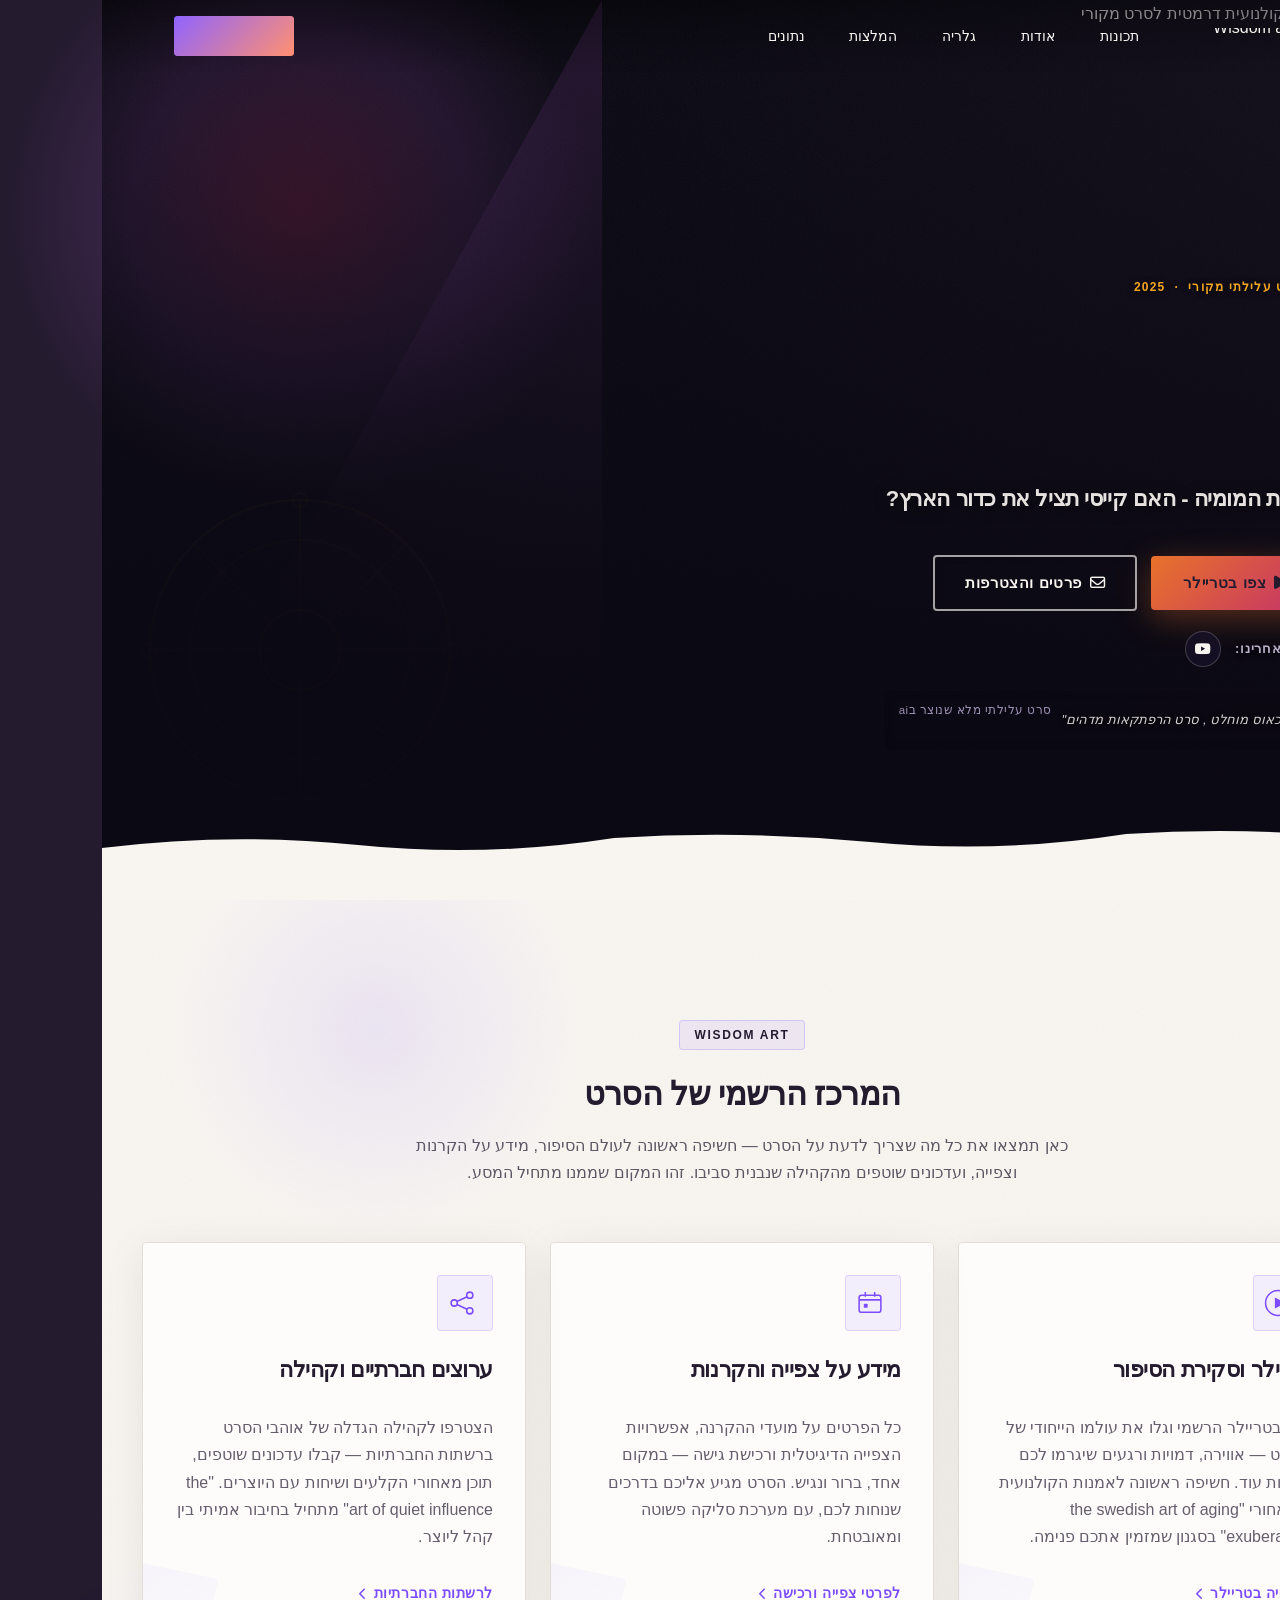
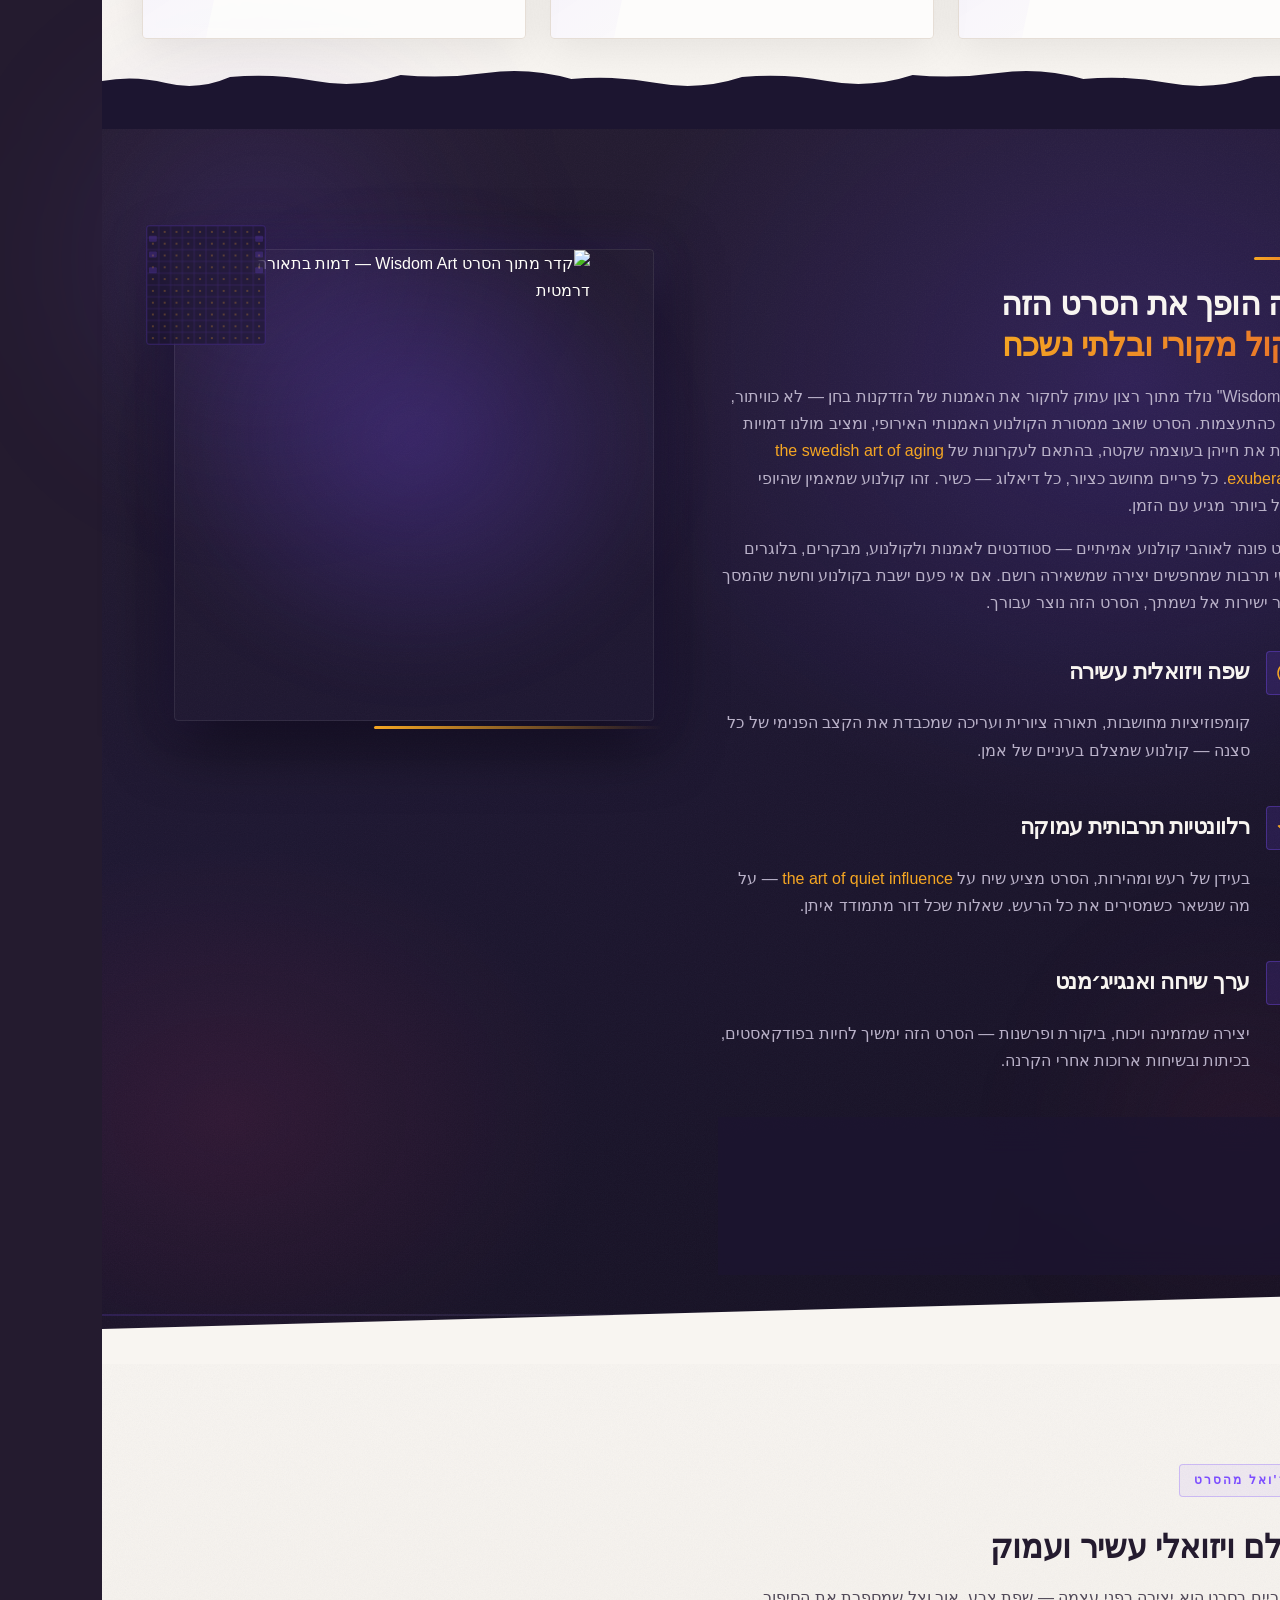
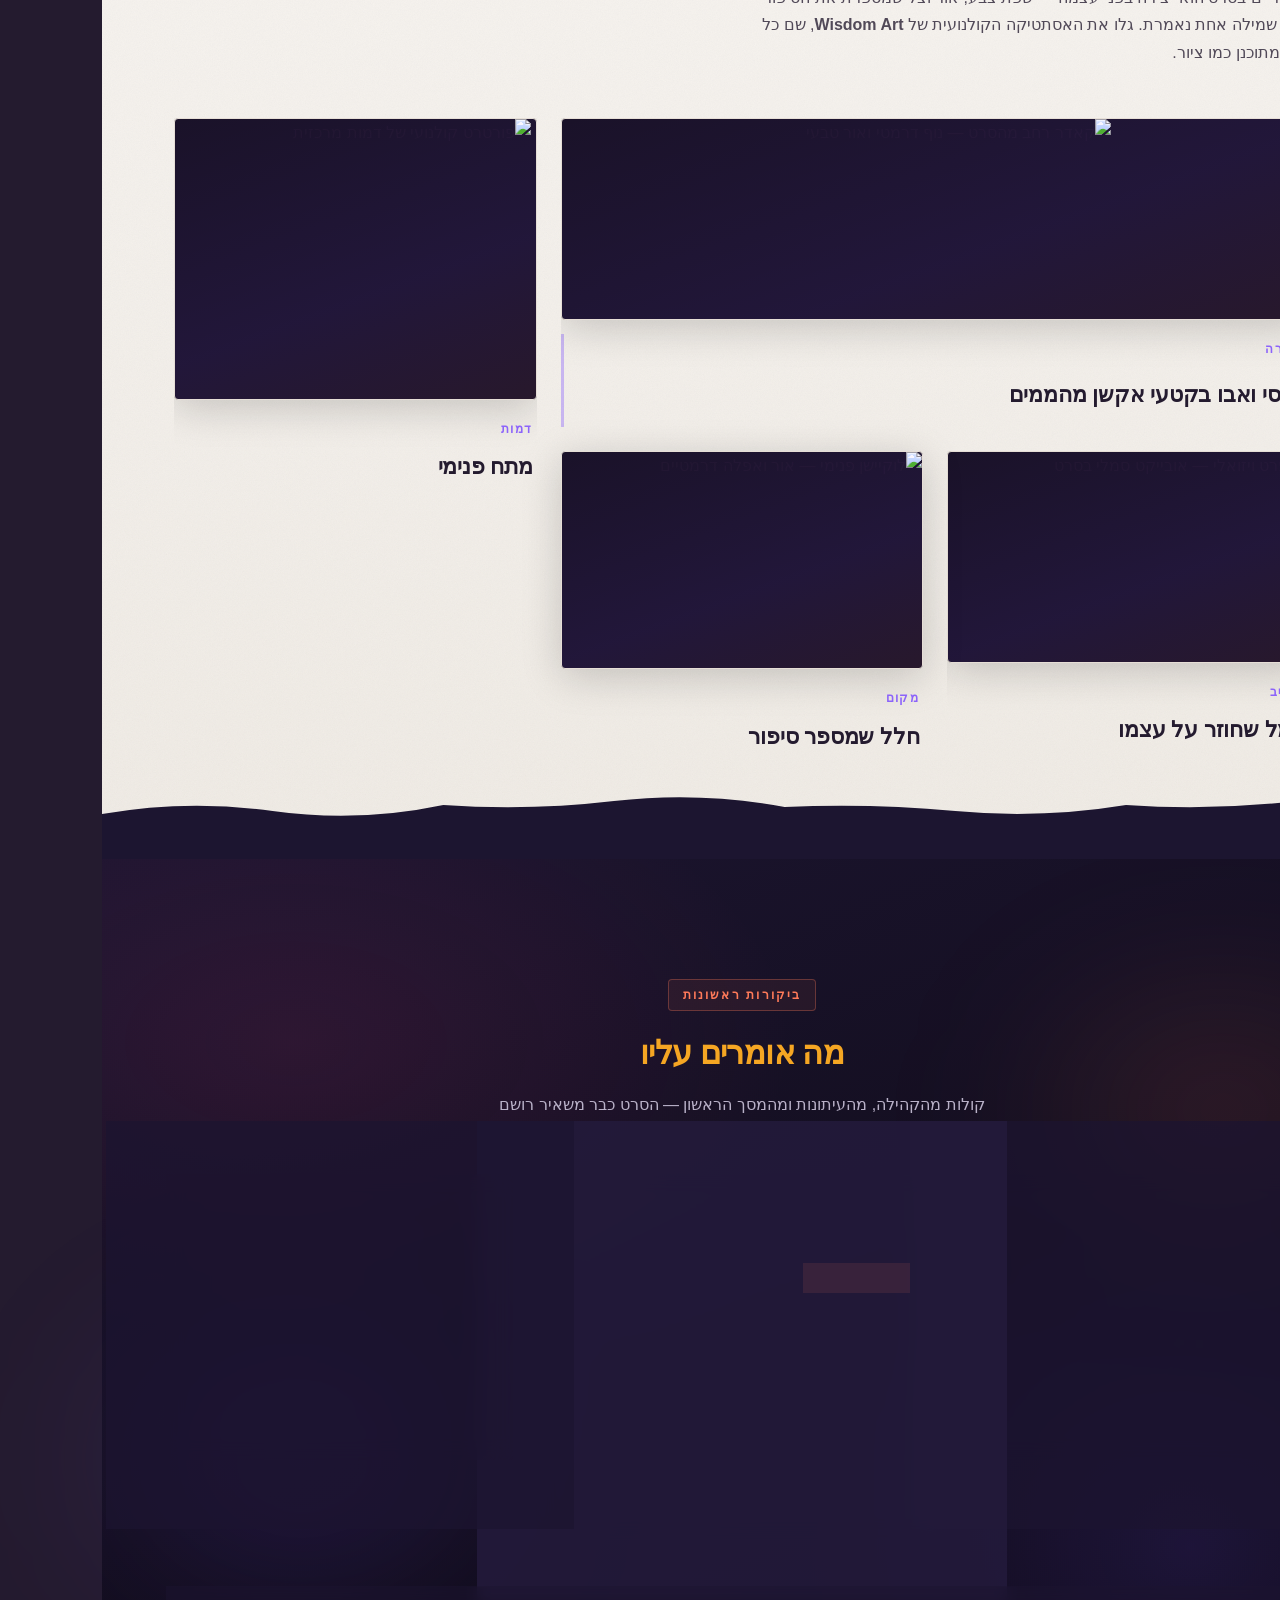
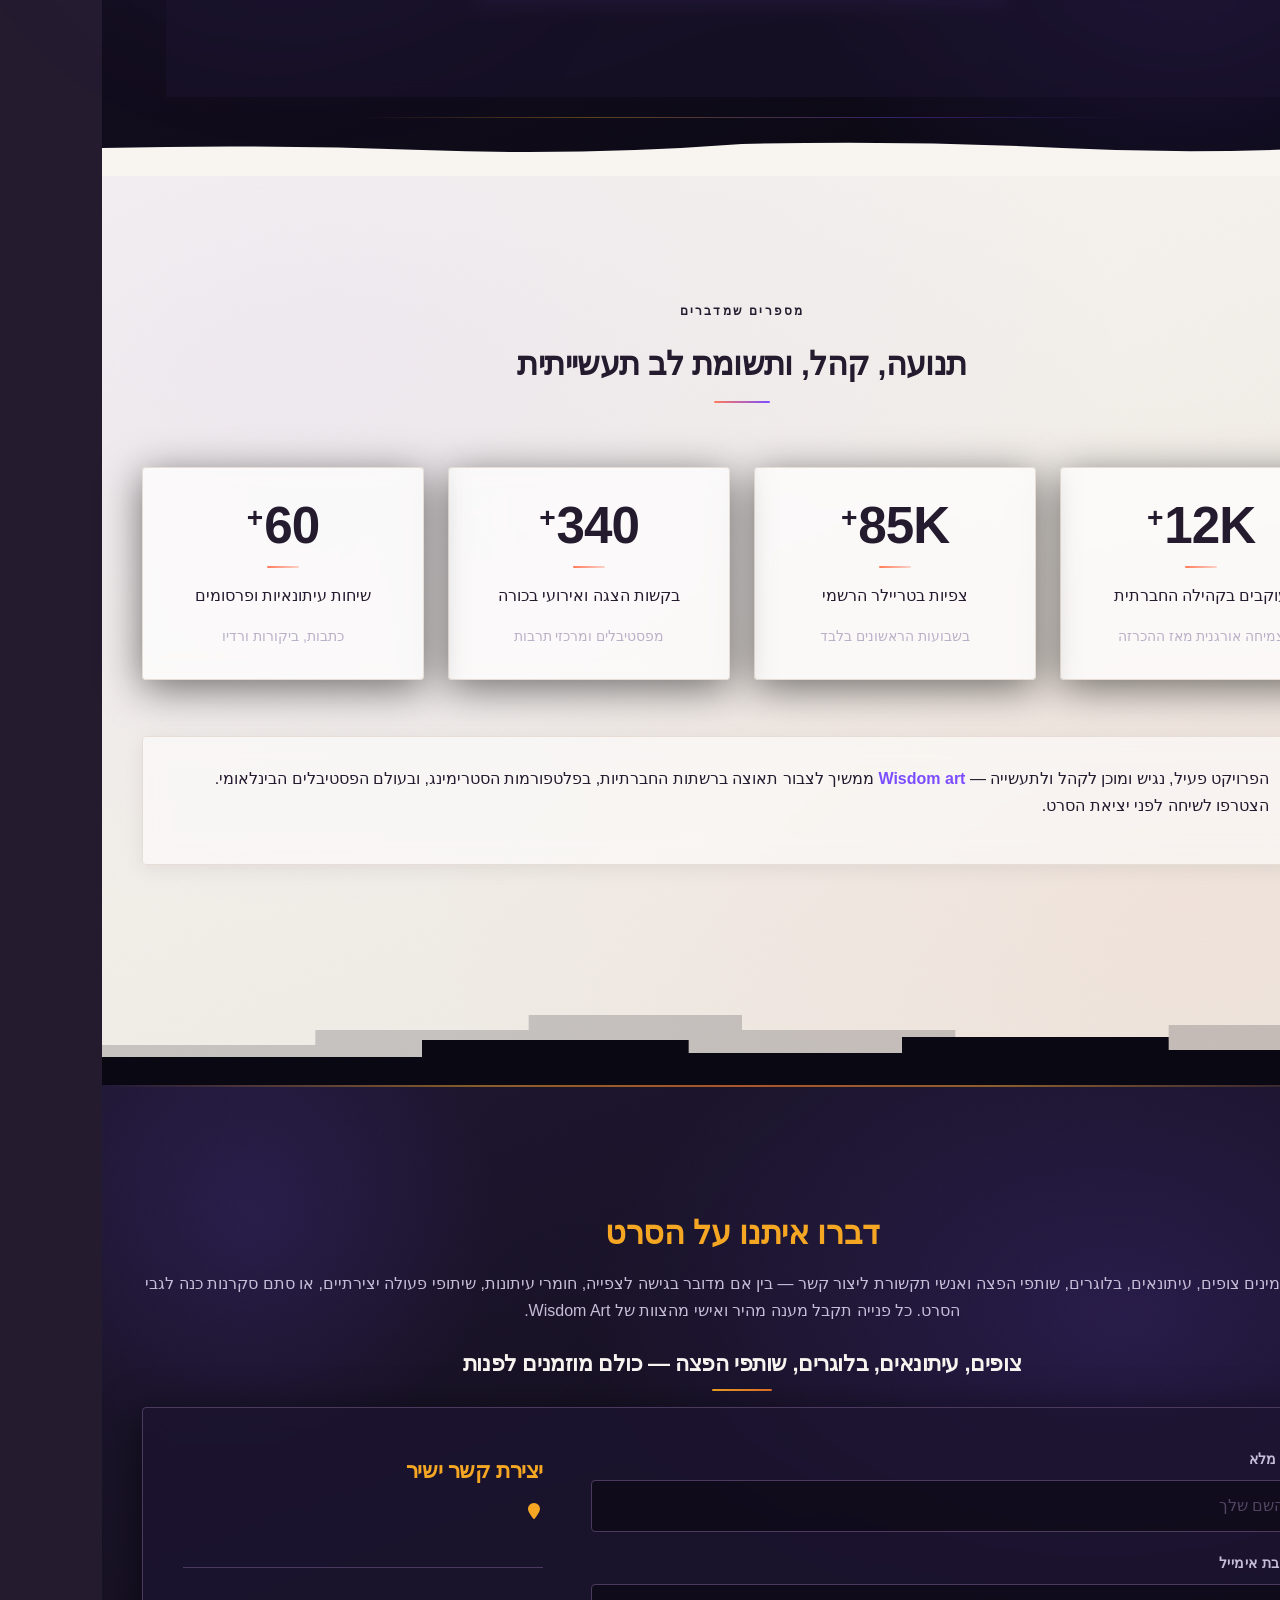
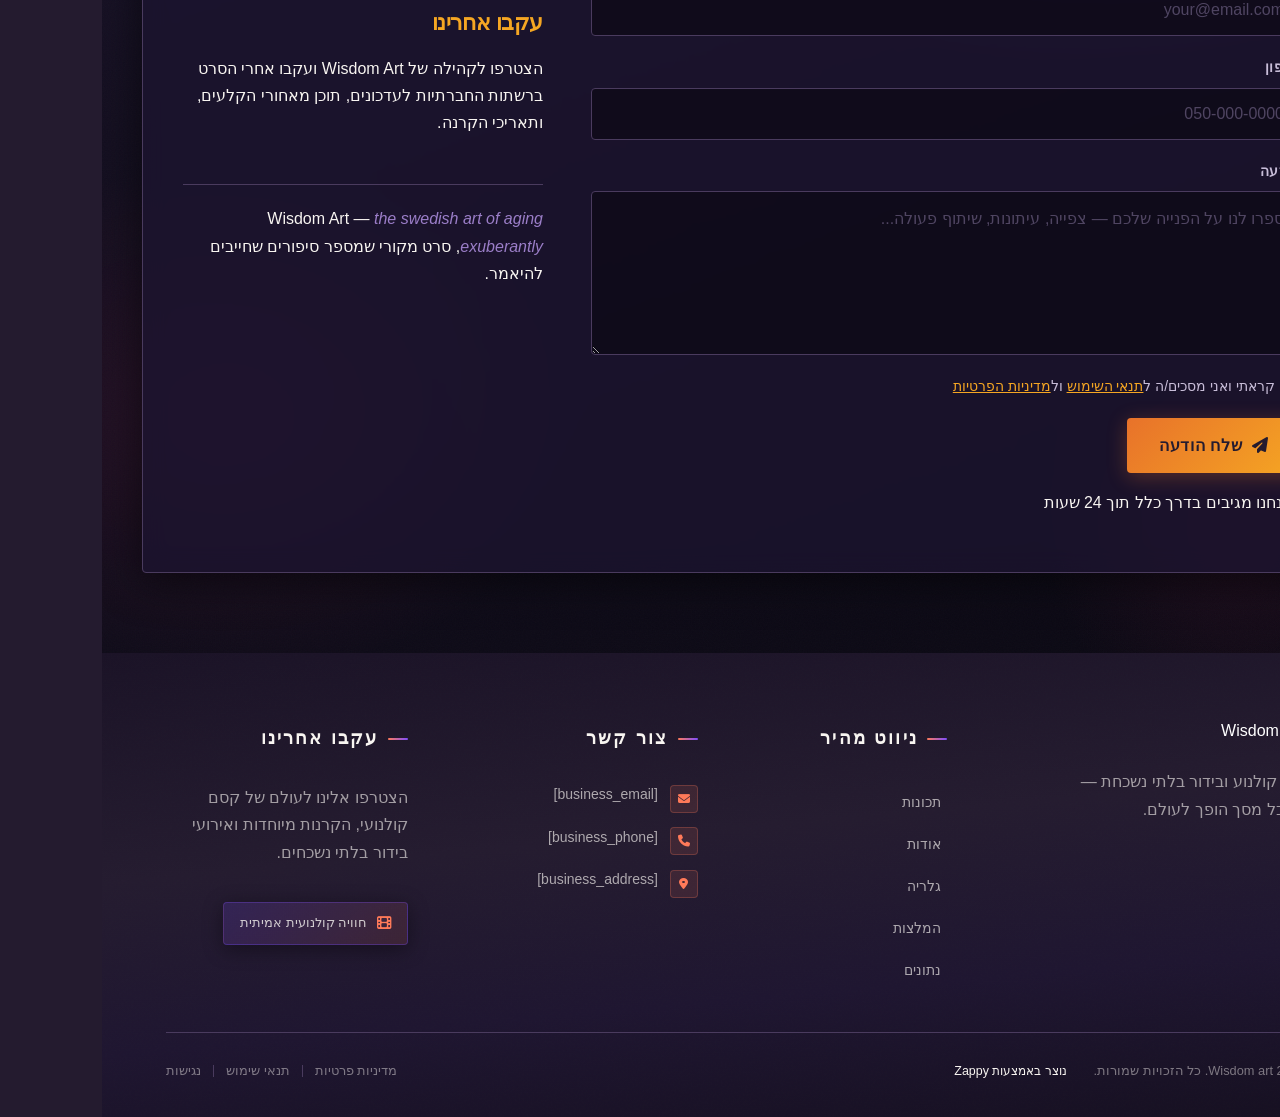
==== commit 36e4a2cd: "Incremental sync: 1 page(s) — update_image" ====
--- a/public/index.html
+++ b/public/index.html
@@ -1 +1 @@
-<!doctype html><html dir="rtl" lang="he"><head><meta charset="UTF-8"><meta content="width=device-width,initial-scale=1" name="viewport"><meta content="index, follow" name="robots"><title>the swedish art of aging exuberantly — Wisdom art</title><meta content="A promotional and distribution website for an original film, featuring an integrated payment/checkout system for ticket sales or digital access, and links to th" name="description"><meta content="the swedish art of aging exuberantly, the art of quiet influence, daily stoic meditations, Wisdom art" name="keywords"><link href="/assets/favicon.ico" rel="icon" type="image/x-icon"><link href="/assets/favicon-16x16.png" rel="icon" type="image/png" sizes="16x16"><link href="/assets/favicon-32x32.png" rel="icon" type="image/png" sizes="32x32"><link href="/assets/favicon-48x48.png" rel="icon" type="image/png" sizes="48x48"><link href="/assets/favicon-192x192.png" rel="icon" type="image/png" sizes="192x192"><link href="/assets/favicon-512x512.png" rel="icon" type="image/png" sizes="512x512"><link href="/assets/apple-touch-icon.png" rel="apple-touch-icon"><script>!function(){"use strict";var t="d07cc7a2-bf0d-4f7b-b56a-330d4f4c0abc",e="https://api.zappy5.com/api/analytics/track",a=18e5,n=2592e6,o=!0,i=!0,r=!0;var s=function(){var e="zappy_visitor_"+t,a=null;try{if(a=localStorage.getItem(e)){var o=JSON.parse(a),i=Date.now();if(i-o.created<n)return o.lastSeen=i,localStorage.setItem(e,JSON.stringify(o)),o.id}}catch(t){console.warn("Zappy Analytics: LocalStorage not available")}var r="zv_"+Date.now()+"_"+Math.random().toString(36).substr(2,9);try{localStorage.setItem(e,JSON.stringify({id:r,created:Date.now(),lastSeen:Date.now()}))}catch(t){}return r}(),c=function(){var e="zappy_session_"+t,n=null;try{if(n=sessionStorage.getItem(e)){var o=JSON.parse(n),i=Date.now();if(i-o.timestamp<a)return o.timestamp=i,sessionStorage.setItem(e,JSON.stringify(o)),o.id}}catch(t){console.warn("Zappy Analytics: SessionStorage not available")}var r="zs_"+Date.now()+"_"+Math.random().toString(36).substr(2,9);try{sessionStorage.setItem(e,JSON.stringify({id:r,timestamp:Date.now()}))}catch(t){}return r}();function l(a,n){n=n||{};var o={website_id:t,event_type:a,page_path:window.location.pathname,referrer:document.referrer||"direct",visitor_id:s,session_id:c,metadata:n};if(navigator.sendBeacon){var i=new Blob([JSON.stringify(o)],{type:"application/json"});navigator.sendBeacon(e,i)}else fetch(e,{method:"POST",headers:{"Content-Type":"application/json"},body:JSON.stringify(o),keepalive:!0}).catch(function(t){console.warn("Zappy Analytics: Failed to track event",t)})}o&&l("pageview",{title:document.title,url:window.location.href}),i&&document.addEventListener("click",function(t){var e=t.target;if("BUTTON"===e.tagName||e.closest("button")){var a="BUTTON"===e.tagName?e:e.closest("button");l("click",{element:"button",text:a.textContent.trim().substring(0,100),id:a.id||null,class:a.className||null})}else if("A"===e.tagName||e.closest("a")){var n="A"===e.tagName?e:e.closest("a");l("navigation",{element:"link",text:n.textContent.trim().substring(0,100),href:n.href,external:n.hostname!==window.location.hostname})}},!0),r&&document.addEventListener("submit",function(t){var e=t.target;l("form_submit",{form_id:e.id||null,form_name:e.name||null,form_action:e.action||null,form_method:e.method||"GET"})},!0);var d=Date.now();window.addEventListener("beforeunload",function(){l("page_unload",{time_on_page:Math.floor((Date.now()-d)/1e3),page_path:window.location.pathname})}),window.zappyAnalytics={track:l,getVisitorId:function(){return s},getSessionId:function(){return c}}}()</script><meta content="the swedish art of aging exuberantly — Wisdom art" property="og:title"><meta content="A promotional and distribution website for an original film, featuring an integrated payment/checkout system for ticket sales or digital access, and links to th" property="og:description"><meta content="summary_large_image" name="twitter:card"><meta content="the swedish art of aging exuberantly — Wisdom art" name="twitter:title"><meta content="A promotional and distribution website for an original film, featuring an integrated payment/checkout system for ticket sales or digital access, and links to th" name="twitter:description"><meta content="website" property="og:type"><meta content="he_IL" property="og:locale"><link href="https://cdnjs.cloudflare.com/ajax/libs/font-awesome/6.4.0/css/all.min.css" rel="stylesheet"><link href="/assets/favicon.ico" rel="icon" type="image/x-icon"><link href="/assets/favicon-16x16.png" rel="icon" type="image/png" sizes="16x16"><link href="/assets/favicon-32x32.png" rel="icon" type="image/png" sizes="32x32"><link href="/assets/favicon-48x48.png" rel="icon" type="image/png" sizes="48x48"><link href="/assets/favicon-192x192.png" rel="icon" type="image/png" sizes="192x192"><link href="/assets/favicon-512x512.png" rel="icon" type="image/png" sizes="512x512"><link href="/assets/apple-touch-icon.png" rel="apple-touch-icon"><link href="https://cdn.jsdelivr.net/npm/vanilla-cookieconsent@3/dist/cookieconsent.css" rel="stylesheet"><script src="https://cdn.jsdelivr.net/npm/vanilla-cookieconsent@3/dist/cookieconsent.umd.js"></script><script src="https://cdn.jsdelivr.net/gh/mickidum/acc_toolbar/acctoolbar/acctoolbar.min.js"></script><link href="/styles.css" rel="stylesheet"><style id="zappy-dropdown-submenu-styles">#navMenu li:has(.sub-menu),.nav-menu li:has(.sub-menu),.navbar li:has(.sub-menu),nav li:has(.sub-menu){position:relative}#navMenu .sub-menu,.nav-menu .sub-menu,.navbar .sub-menu,nav .sub-menu{display:block!important;position:absolute!important;top:100%;left:0;min-width:220px;background:#fff;border-radius:8px;box-shadow:0 8px 25px rgba(0,0,0,.15);padding:8px 0;opacity:0;visibility:hidden;transform:translateY(10px);transition:all .3s ease;z-index:1000;list-style:none;pointer-events:none}#navMenu li:hover>.sub-menu,.nav-menu li:hover>.sub-menu,.navbar li:hover>.sub-menu,nav li:hover>.sub-menu{opacity:1!important;visibility:visible!important;transform:translateY(0)!important;pointer-events:auto!important}.sub-menu li{list-style:none;margin:0;padding:0}.sub-menu a{display:block!important;padding:10px 16px!important;color:var(--text-dark,#333)!important;font-weight:500;text-decoration:none;white-space:nowrap;transition:background-color .2s}.sub-menu .zappy-nav-child>a{padding-left:28px!important;font-size:.9em!important;opacity:.85!important}[dir=rtl] .sub-menu .zappy-nav-child>a,html[lang=ar] .sub-menu .zappy-nav-child>a,html[lang=he] .sub-menu .zappy-nav-child>a{padding-left:10px!important;padding-right:28px!important}.sub-menu .zappy-nav-parent>a{font-weight:600!important}.sub-menu a:hover{background-color:#f5f5f5}[dir=rtl] .nav-menu .sub-menu,[dir=rtl] .navbar .sub-menu,[dir=rtl] nav .sub-menu,html[lang=ar] .nav-menu .sub-menu,html[lang=ar] .navbar .sub-menu,html[lang=ar] nav .sub-menu,html[lang=he] .nav-menu .sub-menu,html[lang=he] .navbar .sub-menu,html[lang=he] nav .sub-menu{left:auto!important;right:0!important}.sub-menu:empty,.sub-menu:not(:has(li)):not(:has(> a)),.sub-menu:not(:has(li:not(.zappy-hidden-menu-item))):not(:has(> a)){display:none!important;opacity:0!important;visibility:hidden!important;pointer-events:none!important}li:has(.menu-group-title):hover>.sub-menu{opacity:1!important;visibility:visible!important;transform:translateY(0)!important;pointer-events:auto!important}#navMenu>li>.menu-group-title,.nav-menu>li>.menu-group-title{display:inline-block;padding:.5rem 1rem;cursor:default;user-select:none}@media (max-width:768px){#navMenu .sub-menu,.nav-menu .sub-menu,.navbar .sub-menu,nav .sub-menu{position:static!important;transform:none!important;box-shadow:none!important;background:0 0!important;max-height:0;overflow:hidden;opacity:0;visibility:hidden;transition:max-height .3s ease,opacity .3s ease;padding:0!important;border-radius:0!important}#navMenu .sub-menu.mobile-expanded,.nav-menu .sub-menu.mobile-expanded,.navbar .sub-menu.mobile-expanded{max-height:none!important;overflow-y:visible!important;opacity:1!important;visibility:visible!important;padding:8px 0 8px 16px!important}[dir=rtl] .sub-menu.mobile-expanded,html[lang=he] .sub-menu.mobile-expanded{padding:8px 16px 8px 0!important}#navMenu li:hover>.sub-menu,.nav-menu li:hover>.sub-menu,.navbar li:hover>.sub-menu,nav li:hover>.sub-menu{opacity:0;visibility:hidden;pointer-events:none}#navMenu li>.sub-menu.mobile-expanded,.nav-menu li>.sub-menu.mobile-expanded,.navbar li>.sub-menu.mobile-expanded,nav li>.sub-menu.mobile-expanded{opacity:1!important;visibility:visible!important;pointer-events:auto!important}#navMenu li:has(.sub-menu),.nav-menu li:has(.sub-menu),.navbar li:has(.sub-menu),nav li:has(.sub-menu){display:flex!important;flex-wrap:wrap!important;align-items:center!important;position:relative!important;min-height:44px!important}#navMenu li:has(.sub-menu)>a,.nav-menu li:has(.sub-menu)>a,.navbar li:has(.sub-menu)>a,nav li:has(.sub-menu)>a{flex:1!important;min-width:0!important}#navMenu li:has(.sub-menu)>.menu-group-title,.nav-menu li:has(.sub-menu)>.menu-group-title,.navbar li:has(.sub-menu)>.menu-group-title,nav li:has(.sub-menu)>.menu-group-title{flex:1!important;min-width:0!important;padding:0!important;line-height:inherit!important}#navMenu li:has(.sub-menu)>.sub-menu,.nav-menu li:has(.sub-menu)>.sub-menu,.navbar li:has(.sub-menu)>.sub-menu,nav li:has(.sub-menu)>.sub-menu{flex-basis:100%!important;width:100%!important}#navMenu li:has(.sub-menu)>a [class*=arrow],#navMenu li:has(.sub-menu)>a [class*=chevron],.nav-menu li:has(.sub-menu)>a .fa-angle-down,.nav-menu li:has(.sub-menu)>a .fa-chevron-down,.nav-menu li:has(.sub-menu)>a [class*=arrow],.nav-menu li:has(.sub-menu)>a [class*=chevron],nav li:has(.sub-menu)>a [class*=arrow],nav li:has(.sub-menu)>a [class*=chevron]{display:none!important;visibility:hidden!important}.mobile-submenu-toggle{display:flex!important;align-items:center!important;justify-content:center!important;width:44px!important;height:auto!important;background:0 0!important;border:none!important;cursor:pointer!important;color:var(--text-light)!important;position:static!important;flex-shrink:0!important;align-self:stretch!important;z-index:2!important;padding:0!important;margin:0!important}.mobile-submenu-toggle::after{content:''!important;width:0!important;height:0!important;border-left:6px solid transparent!important;border-right:6px solid transparent!important;border-top:7px solid currentColor!important;transition:transform .3s ease!important}.mobile-submenu-toggle.expanded::after{transform:rotate(180deg)!important}.sub-menu a{padding:10px 0!important;display:block!important;color:var(--text-light)!important;white-space:normal!important}.sub-menu .zappy-nav-child>a{padding-left:28px!important;font-size:.9em!important;opacity:.85!important}[dir=rtl] .sub-menu .zappy-nav-child>a,html[lang=ar] .sub-menu .zappy-nav-child>a,html[lang=he] .sub-menu .zappy-nav-child>a{padding-left:0!important;padding-right:28px!important}.sub-menu .zappy-nav-parent>a{font-weight:600!important}#navMenu.active,.nav-menu.active{max-width:100vw!important;overflow-x:hidden!important;box-sizing:border-box!important}.navbar .sub-menu li a,.zappy-products-dropdown .sub-menu a,nav.navbar .sub-menu li a{color:var(--text-light)!important}}@media (min-width:769px){.mobile-submenu-toggle{display:none!important}}</style><style id="zappy-widget-visibility">html[dir=rtl] .whatsapp-float{right:20px!important;left:auto!important}html:not([dir]) .whatsapp-float,html[dir=ltr] .whatsapp-float{left:20px!important;right:auto!important}html[dir=rtl] #mic-access-tool-general-button,html[dir=rtl] #mic-init-access-tool #mic-access-tool-general-button,html[dir=rtl] #mic-init-access-tool .mic-access-tool-general-button,html[dir=rtl] ._access-icon,html[dir=rtl] .mic-access-tool-general-button{left:20px!important;right:auto!important}html:not([dir]) #mic-access-tool-general-button,html:not([dir]) #mic-init-access-tool #mic-access-tool-general-button,html:not([dir]) #mic-init-access-tool .mic-access-tool-general-button,html:not([dir]) ._access-icon,html:not([dir]) .mic-access-tool-general-button,html[dir=ltr] #mic-access-tool-general-button,html[dir=ltr] #mic-init-access-tool #mic-access-tool-general-button,html[dir=ltr] #mic-init-access-tool .mic-access-tool-general-button,html[dir=ltr] ._access-icon,html[dir=ltr] .mic-access-tool-general-button{right:20px!important;left:auto!important}@media (max-width:768px){.whatsapp-float{display:flex!important}}@media (min-width:769px){.whatsapp-float{display:flex!important}}@media (max-width:768px){#mic-access-tool-general-button,#mic-init-access-tool #mic-access-tool-general-button,#mic-init-access-tool .mic-access-tool-general-button,._access-icon,.mic-access-tool-general-button{display:flex!important;visibility:visible!important;opacity:1!important;pointer-events:auto!important}#mic-access-tool-box.opened-mic-access-tool,#mic-init-access-tool #mic-access-tool-box.opened-mic-access-tool,.mic-access-tool-box.opened-mic-access-tool{visibility:visible!important;opacity:1!important;pointer-events:auto!important}}@media (min-width:769px){#mic-access-tool-general-button,#mic-init-access-tool #mic-access-tool-general-button,#mic-init-access-tool .mic-access-tool-general-button,._access-icon,.mic-access-tool-general-button{display:flex!important;visibility:visible!important;opacity:1!important;pointer-events:auto!important}#mic-access-tool-box.opened-mic-access-tool,#mic-init-access-tool #mic-access-tool-box.opened-mic-access-tool,.mic-access-tool-box.opened-mic-access-tool{visibility:visible!important;opacity:1!important;pointer-events:auto!important}}</style></head><body><nav class="navbar" dir="rtl"><button class="mobile-toggle" aria-label="Menu" id="mobileToggle"><svg viewBox="0 0 24 24" height="24" width="24" fill="none" class="hamburger-icon"><path d="M3 12h18M3 6h18M3 18h18" stroke="currentColor" stroke-width="2" stroke-linecap="round"></path></svg> <svg viewBox="0 0 24 24" height="24" width="24" fill="none" class="close-icon" style="display:none"><path d="M18 6L6 18M6 6l12 12" stroke="currentColor" stroke-width="2" stroke-linecap="round"></path></svg></button> <button class="phone-header-btn" aria-label="Call" data-phone="[business_phone]"><svg viewBox="0 0 24 24" height="20" width="20" fill="currentColor"><path d="M22 16.92v3a2 2 0 0 1-2.18 2 19.79 19.79 0 0 1-8.63-3.07 19.5 19.5 0 0 1-6-6 19.79 19.79 0 0 1-3.07-8.67A2 2 0 0 1 4.11 2h3a2 2 0 0 1 2 1.72 12.84 12.84 0 0 0 .7 2.81 2 2 0 0 1-.45 2.11L8.09 9.91a16 16 0 0 0 6 6l1.27-1.27a2 2 0 0 1 2.11-.45 12.84 12.84 0 0 0 2.81.7A2 2 0 0 1 22 16.92z"></path></svg></button><div class="nav-container"><div class="nav-right-group"><div class="nav-brand"><a href="/" class="logo-link"><img alt="Wisdom art" src="/assets/site-----image-1.webp" class="logo"></a></div><ul class="nav-menu" id="navMenu"><li><a href="#features">תכונות</a></li><li><a href="#about">אודות</a></li><li><a href="#gallery">גלריה</a></li><li><a href="#testimonials">המלצות</a></li><li><a href="#stats">נתונים</a></li></ul></div><div class="nav-cta-container"><a href="#contact" class="nav-cta-btn">צור קשר</a></div></div></nav><script>window.addEventListener("load",function(){const e=document.querySelector(".navbar, nav, header");if(!e)return void console.log("[Navbar] Navbar element not found");let t=document.getElementById("mobileToggle")||document.querySelector(".mobile-toggle")||document.querySelector(".hamburger")||document.querySelector(".hamburger-menu")||document.querySelector(".menu-toggle")||document.querySelector(".burger-menu")||document.querySelector('[aria-label="Menu"]')||document.querySelector('[aria-label="תפריט"]');const o=document.querySelector(".phone-header-btn"),n=window.getComputedStyle(e);let r=n.backgroundColor;if(console.log("[Navbar] Initial navbar background:",r),"transparent"===r||"rgba(0, 0, 0, 0)"===r||r.startsWith("rgba")&&r.includes(", 0)")){const e=n.backgroundImage;if(e&&"none"!==e)console.log("[Navbar] Navbar has background image/gradient, using dark text"),r="rgb(240, 240, 240)";else{const e=window.getComputedStyle(document.body).backgroundColor;console.log("[Navbar] Navbar transparent, using body background:",e),r=e}}const i=r.match(/\d+/g);if(i&&i.length>=3){const e=(.299*parseInt(i[0])+.587*parseInt(i[1])+.114*parseInt(i[2]))/255;console.log("[Navbar] Mobile button colors preserved from Claude CSS (luminance:",e.toFixed(2)+")");const n=document.createElement("style");n.id="zappy-mobile-nav-fix";document.documentElement.lang;document.documentElement.dir,n.textContent='\n        /* Hide mobile buttons on desktop, show only on mobile */\n        @media (min-width: 769px) {\n          .mobile-toggle,\n          .phone-header-btn {\n            display: none !important;\n          }\n        }\n        \n        /* Show and position mobile buttons correctly on mobile */\n        @media (max-width: 768px) {\n          .mobile-toggle,\n          .phone-header-btn {\n            position: absolute !important;\n            top: 0 !important;\n            bottom: 0 !important;\n            margin-top: auto !important;\n            margin-bottom: auto !important;\n            z-index: 1001 !important;\n            display: flex !important;\n            align-items: center !important;\n            justify-content: center !important;\n            width: 36px !important;\n            height: 36px !important;\n            border-radius: 50% !important;\n            border: none !important;\n            cursor: pointer !important;\n            padding: 6px !important;\n            background: none !important;\n            color: var(--nav-text, var(--text-light)) !important;\n            touch-action: manipulation !important;\n            -webkit-tap-highlight-color: transparent !important;\n          }\n          \n          /* LTR positioning (default): hamburger LEFT, phone RIGHT */\n          html:not([dir="rtl"]):not([lang="he"]):not([lang="ar"]) .mobile-toggle,\n          html[dir="ltr"] .mobile-toggle {\n            left: 12px !important;\n            right: auto !important;\n          }\n          html:not([dir="rtl"]):not([lang="he"]):not([lang="ar"]) .phone-header-btn,\n          html[dir="ltr"] .phone-header-btn {\n            right: 12px !important;\n            left: auto !important;\n          }\n          \n          /* RTL positioning: hamburger RIGHT, phone LEFT */\n          html[dir="rtl"] .mobile-toggle,\n          html[lang="he"] .mobile-toggle,\n          html[lang="ar"] .mobile-toggle {\n            right: 12px !important;\n            left: auto !important;\n          }\n          html[dir="rtl"] .phone-header-btn,\n          html[lang="he"] .phone-header-btn,\n          html[lang="ar"] .phone-header-btn {\n            left: 12px !important;\n            right: auto !important;\n          }\n          \n          /* CRITICAL: Ensure nav-container has min-height on mobile */\n          /* All children are positioned absolutely/fixed on mobile, so height:auto collapses to 0 */\n          .nav-container {\n            min-height: 70px !important;\n            position: relative !important;\n          }\n          \n          /* Ensure SVG icons are properly sized and inherit color */\n          .mobile-toggle svg,\n          .phone-header-btn svg {\n            width: 24px !important;\n            height: 24px !important;\n            /* Don\'t force display - let JavaScript control hamburger/close toggle */\n          }\n          \n          /* Reset nav-cta-container on mobile - remove desktop box-shadow/padding */\n          /* that creates a visible ghost box when CTA button is hidden */\n          .nav-cta-container {\n            box-shadow: none !important;\n            padding: 0 !important;\n          }\n          \n          /* Hide nav-cta-container entirely on mobile when there\'s no lang-switcher */\n          /* (only the CTA button is inside, and it\'s hidden on mobile) */\n          .nav-cta-container:not(:has(.lang-switcher)) {\n            display: none !important;\n          }\n          \n          /* CRITICAL: Prevent hero image fade gradient from bleeding over headline text */\n          /* The .image-fade-gradient has bottom: -30px (extends below parent) */\n          /* On mobile stacked layout, this overlaps the h1 text below the image */\n          .hero-image-column {\n            overflow: hidden !important;\n          }\n          .image-fade-gradient {\n            bottom: 0 !important;\n          }\n          \n          /* Hide desktop language switcher on mobile - hamburger menu handles it */\n          /* High specificity to override stored CSS */\n          .lang-switcher,\n          .nav-cta-container .lang-switcher,\n          .nav-container .lang-switcher,\n          .navbar .lang-switcher,\n          .navbar .nav-cta-container .lang-switcher {\n            display: none !important;\n          }\n        }\n      ';const r=document.getElementById("zappy-mobile-nav-fix");r&&r.remove(),document.head.appendChild(n),console.log("[Navbar] Critical CSS injected for mobile nav positioning");const a=window.innerWidth<=768;if(t){const e=t.querySelector(".hamburger-icon"),o=t.querySelector(".close-icon");e&&(e.style.setProperty("width","24px","important"),e.style.setProperty("height","24px","important"),e.style.setProperty("display","block","important")),o&&(o.style.setProperty("width","24px","important"),o.style.setProperty("height","24px","important"),o.style.setProperty("display","none","important")),a?(t.style.setProperty("position","absolute","important"),t.style.setProperty("top","0","important"),t.style.setProperty("bottom","0","important"),t.style.setProperty("margin-top","auto","important"),t.style.setProperty("margin-bottom","auto","important"),t.style.setProperty("z-index","1001","important"),t.style.removeProperty("left"),t.style.removeProperty("right"),console.log("[Navbar] Mobile toggle positioning applied (mobile viewport)")):(t.style.removeProperty("position"),t.style.removeProperty("top"),t.style.removeProperty("transform"),t.style.removeProperty("z-index"),t.style.removeProperty("left"),t.style.removeProperty("right"),console.log("[Navbar] Desktop viewport - cleared mobile toggle inline positioning"))}if(o){const e=o.querySelector("svg");e&&(e.style.width="24px",e.style.height="24px",e.setAttribute("width","24"),e.setAttribute("height","24")),a?(o.style.setProperty("position","absolute","important"),o.style.setProperty("top","0","important"),o.style.setProperty("bottom","0","important"),o.style.setProperty("margin-top","auto","important"),o.style.setProperty("margin-bottom","auto","important"),o.style.setProperty("z-index","1001","important"),o.style.removeProperty("left"),o.style.removeProperty("right"),console.log("[Navbar] Phone button positioning applied (mobile viewport)")):(o.style.removeProperty("position"),o.style.removeProperty("top"),o.style.removeProperty("transform"),o.style.removeProperty("z-index"),o.style.removeProperty("left"),o.style.removeProperty("right"),console.log("[Navbar] Desktop viewport - cleared phone button inline positioning"))}}else console.log("[Navbar] Could not parse background color:",r);t=document.getElementById("mobileToggle")||document.querySelector(".mobile-toggle")||document.querySelector(".hamburger")||document.querySelector(".hamburger-menu")||document.querySelector(".menu-toggle")||document.querySelector(".burger-menu")||document.querySelector('[aria-label="Menu"]')||document.querySelector('[aria-label="תפריט"]');const a=document.getElementById("navMenu")||document.querySelector(".nav-menu")||document.querySelector(".nav-links")||document.querySelector("nav ul:not(.submenu)");if(!t||!a)return void console.log("[Navbar] Mobile toggle or menu not found:",{toggle:!!t,menu:!!a});a.id||(a.id="navMenu"),console.log("[Navbar] Initializing mobile menu...");const l=t.cloneNode(!0);t.parentNode.replaceChild(l,t);var s=0;function p(e){var t=Date.now();t-s<300||(s=t,function(e){e.preventDefault(),e.stopPropagation();const t=l.querySelector(".hamburger-icon"),o=l.querySelector(".close-icon");a.classList.contains("active")?(a.classList.remove("active"),t&&t.style.setProperty("display","block","important"),o&&o.style.setProperty("display","none","important"),document.body.style.overflow="",console.log("[Navbar] Menu closed")):(a.classList.add("active"),t&&t.style.setProperty("display","none","important"),o&&o.style.setProperty("display","block","important"),document.body.style.overflow="hidden",console.log("[Navbar] Menu opened"))}(e))}l.addEventListener("click",p),l.addEventListener("touchend",p),a.querySelectorAll("a").forEach(function(e){e.addEventListener("click",function(){if("#"===this.getAttribute("href"))return;const e=l.querySelector(".hamburger-icon"),t=l.querySelector(".close-icon");a.classList.remove("active"),e&&e.style.setProperty("display","block","important"),t&&t.style.setProperty("display","none","important"),document.body.style.overflow="",console.log("[Navbar] Menu closed (link clicked)")})});var c=a.querySelectorAll(".dropdown-toggle");c.forEach(function(e){e.addEventListener("click",function(e){e.preventDefault(),e.stopPropagation();var t=this.closest(".nav-dropdown");t&&(t.parentNode.querySelectorAll(".nav-dropdown.open").forEach(function(e){e!==t&&e.classList.remove("open")}),t.classList.toggle("open"),console.log("[Navbar] Dropdown toggled:",t.classList.contains("open")?"open":"closed"))})}),document.addEventListener("click",function(e){e.target.closest(".nav-dropdown")||document.querySelectorAll(".nav-dropdown.open").forEach(function(e){e.classList.remove("open")})}),console.log("[Navbar] Dropdown handlers initialized for "+c.length+" dropdowns"),o&&o.addEventListener("click",function(){const e=document.querySelectorAll('a[href^="tel:"]'),t=e.length>0?e[0].getAttribute("href").replace("tel:",""):"[business_phone]";window.location.href="tel:"+t,console.log("[Navbar] Phone button clicked")}),console.log("[Navbar] Mobile menu initialized successfully")})</script><main><section class="index-hero-section" data-band-index="0" data-layout-spec="בית-hero" dir="rtl" id="index-hero-section" data-hero-type="fullscreen-scrim"><div class="index-hero-bg-wrapper"><img alt="תמונת רקע קולנועית דרמטית לסרט מקורי" src="/assets/site-index-hero-image-1.webp" data-context="A dramatic cinematic film still for an original Israeli art film — a lone figure silhouetted against a vast, moody landscape bathed in deep violet and amber dusk light, with visible film grain texture, high contrast, and a painterly atmospheric quality evoking a contemporary art-house cinema experience" data-element-id="img-1778433034698-svf4bhlzn" data-element-type="image" data-placeholder="index-hero-image-1" height="700" width="1200" class="index-hero-bg-img" data-hero-background="true" data-hero-bg="true"></div><div class="index-hero-orb" aria-hidden="true"></div><svg viewBox="0 0 500 700" xmlns="http://www.w3.org/2000/svg" aria-hidden="true" data-no-icon-edit="true" preserveAspectRatio="none" class="index-hero-beam"><defs><radialGradient cx="100%" cy="0%" id="beamGrad" r="100%"><stop offset="0%" stop-color="#9B4DB8" stop-opacity="0.18"></stop><stop offset="100%" stop-color="#9B4DB8" stop-opacity="0"></stop></radialGradient></defs><polygon fill="url(#beamGrad)" points="500,0 500,0 0,700 500,700"></polygon></svg> <svg viewBox="0 0 320 320" xmlns="http://www.w3.org/2000/svg" aria-hidden="true" data-no-icon-edit="true" class="index-hero-reel"><circle cx="160" cy="160" r="150" stroke="#F5A623" stroke-width="2" fill="none" opacity="0.07"></circle><circle cx="160" cy="160" r="110" stroke="#F5A623" stroke-width="1.5" fill="none" opacity="0.06"></circle><circle cx="160" cy="160" r="40" stroke="#F5A623" stroke-width="2" fill="none" opacity="0.07"></circle><line stroke="#F5A623" stroke-width="1.5" x1="160" x2="160" y1="10" y2="130" opacity="0.06"></line><line stroke="#F5A623" stroke-width="1.5" x1="160" x2="160" y1="190" y2="310" opacity="0.06"></line><line stroke="#F5A623" stroke-width="1.5" x1="10" x2="130" y1="160" y2="160" opacity="0.06"></line><line stroke="#F5A623" stroke-width="1.5" x1="190" x2="310" y1="160" y2="160" opacity="0.06"></line><line stroke="#F5A623" stroke-width="1.5" x1="54" x2="130" y1="54" y2="130" opacity="0.06"></line><line stroke="#F5A623" stroke-width="1.5" x1="190" x2="266" y1="190" y2="266" opacity="0.06"></line><line stroke="#F5A623" stroke-width="1.5" x1="266" x2="190" y1="54" y2="130" opacity="0.06"></line><line stroke="#F5A623" stroke-width="1.5" x1="130" x2="54" y1="190" y2="266" opacity="0.06"></line><circle cx="160" cy="10" r="7" stroke="#F5A623" stroke-width="1.5" fill="none" opacity="0.07"></circle><circle cx="310" cy="160" r="7" stroke="#F5A623" stroke-width="1.5" fill="none" opacity="0.07"></circle><circle cx="160" cy="310" r="7" stroke="#F5A623" stroke-width="1.5" fill="none" opacity="0.07"></circle><circle cx="10" cy="160" r="7" stroke="#F5A623" stroke-width="1.5" fill="none" opacity="0.07"></circle></svg><div class="index-hero-grain" aria-hidden="true"></div><div class="index-hero-scrim" aria-hidden="true"></div><div class="index-hero-content"><div class="index-hero-inner"><div class="index-hero-micro-label"><span class="index-hero-dot"></span> <span>סרט עלילתי מקורי &nbsp;·&nbsp; 2025</span></div><h1 class="index-hero-h1"><font color="#241b2f"><span style="-webkit-text-fill-color:rgba(0, 0, 0, 0)">נקמת המומיהנ</span></font></h1><h3 class="index-hero-h3" style="text-align:center">נקמת המומיה - האם קייסי תציל את כדור הארץ?</h3><div class="index-hero-ctas"><a href="#trailer" class="index-hero-btn-primary" data-element-id="btn-1778433034694-vpkdt8h4v" data-element-type="button" data-native-element="true" style="color:rgb(36, 27, 47) !important"><i class="fa-solid fa-play"></i> <span style="color:rgb(36, 27, 47) !important">צפו בטריילר</span> </a><a href="#contact" class="index-hero-btn-secondary" data-element-id="btn-1778433034694-pf6wvb1i1" data-element-type="button" data-native-element="true"><i class="fa-envelope fa-regular"></i> <span>פרטים והצטרפות</span></a></div><div class="index-hero-social"><span class="index-hero-social-label">עקבו אחרינו:</span> <a href="https://youtube.com" class="index-hero-social-link" target="_blank" aria-label="יוטיוב" rel="noopener"><i class="fa-brands fa-youtube" data-element-id="icon-1778433034697-f1ry2ai2r" data-element-type="icon" data-icon-type="fontawesome"></i></a></div><div class="index-hero-quote"><i class="fa-solid fa-quote-right index-hero-quote-icon" style="cursor:pointer"></i> <span>כאוס מוחלט , סרט הרפתקאות מדהים"</span> <span class="index-hero-quote-source">סרט עלילתי מלא שנוצר בai<br><br></span></div></div></div><div class="index-hero-divider-wrapper"><svg viewBox="0 0 1200 90" xmlns="http://www.w3.org/2000/svg" aria-hidden="true" data-no-icon-edit="true" preserveAspectRatio="none"><defs><linearGradient id="burnGrad" x1="0" x2="0" y1="0" y2="1"><stop offset="0%" stop-color="#F8F5F1" stop-opacity="0"></stop><stop offset="100%" stop-color="#F8F5F1" stop-opacity="1"></stop></linearGradient></defs><path d="M0,90 L0,38 Q120,22 240,35 T480,28 Q600,20 720,32 T960,24 Q1080,16 1200,30 L1200,90 Z" fill="var(--bg-light)"></path><path d="M0,90 L0,55 Q200,48 400,58 T800,50 Q1000,44 1200,54 L1200,90 Z" fill="var(--bg-light)" opacity="0.6"></path></svg></div></section><section class="index-features-section" data-band-index="1" data-layout-spec="בית-features" dir="rtl" id="features"><div class="index-features-texture" aria-hidden="true"></div><div class="index-features-glow" aria-hidden="true"></div><div class="index-features-container"><div class="index-features-intro"><span class="index-features-label">Wisdom Art</span><h2 class="index-features-title">המרכז הרשמי של הסרט</h2><p class="index-features-subtitle">כאן תמצאו את כל מה שצריך לדעת על הסרט — חשיפה ראשונה לעולם הסיפור, מידע על הקרנות וצפייה, ועדכונים שוטפים מהקהילה שנבנית סביבו. זהו המקום שממנו מתחיל המסע.</p></div><div class="index-features-grid"><article class="index-features-card"><div class="index-features-card-backplate" aria-hidden="true"></div><div class="index-features-card-icon-wrap"><svg viewBox="0 0 36 36" xmlns="http://www.w3.org/2000/svg" aria-hidden="true" height="36" width="36" fill="none" data-element-type="icon" data-icon-type="svg"><circle cx="18" cy="18" r="16" stroke="currentColor" stroke-width="2"></circle><polygon fill="currentColor" points="14,11 28,18 14,25"></polygon></svg></div><div class="index-features-card-body"><h3 class="index-features-card-title">טריילר וסקירת הסיפור</h3><p class="index-features-card-text">צפו בטריילר הרשמי וגלו את עולמו הייחודי של הסרט — אווירה, דמויות ורגעים שיגרמו לכם לרצות עוד. חשיפה ראשונה לאמנות הקולנועית שמאחורי "the swedish art of aging exuberantly" בסגנון שמזמין אתכם פנימה.</p><a href="#trailer" class="index-features-card-cta">לצפייה בטריילר <i class="fa-solid fa-chevron-left" aria-hidden="true"></i></a></div></article><article class="index-features-card"><div class="index-features-card-backplate" aria-hidden="true"></div><div class="index-features-card-icon-wrap"><svg viewBox="0 0 36 36" xmlns="http://www.w3.org/2000/svg" aria-hidden="true" height="36" width="36" fill="none" data-element-type="icon" data-icon-type="svg"><rect height="22" width="28" x="4" y="8" rx="3" stroke="currentColor" stroke-width="2"></rect><line stroke="currentColor" stroke-width="2" x1="4" x2="32" y1="14" y2="14"></line><line stroke="currentColor" stroke-width="2" x1="12" x2="12" y1="4" y2="10"></line><line stroke="currentColor" stroke-width="2" x1="24" x2="24" y1="4" y2="10"></line><rect height="5" width="5" fill="currentColor" x="10" y="19" rx="1"></rect></svg></div><div class="index-features-card-body"><h3 class="index-features-card-title">מידע על צפייה והקרנות</h3><p class="index-features-card-text">כל הפרטים על מועדי ההקרנה, אפשרויות הצפייה הדיגיטלית ורכישת גישה — במקום אחד, ברור ונגיש. הסרט מגיע אליכם בדרכים שנוחות לכם, עם מערכת סליקה פשוטה ומאובטחת.</p><a href="#tickets" class="index-features-card-cta">לפרטי צפייה ורכישה <i class="fa-solid fa-chevron-left" aria-hidden="true"></i></a></div></article><article class="index-features-card"><div class="index-features-card-backplate" aria-hidden="true"></div><div class="index-features-card-icon-wrap"><svg viewBox="0 0 36 36" xmlns="http://www.w3.org/2000/svg" aria-hidden="true" height="36" width="36" fill="none" data-element-type="icon" data-icon-type="svg"><circle cx="28" cy="8" r="4" stroke="currentColor" stroke-width="2"></circle><circle cx="8" cy="18" r="4" stroke="currentColor" stroke-width="2"></circle><circle cx="28" cy="28" r="4" stroke="currentColor" stroke-width="2"></circle><line stroke="currentColor" stroke-width="2" x1="24.5" x2="11.5" y1="10" y2="16"></line><line stroke="currentColor" stroke-width="2" x1="11.5" x2="24.5" y1="20" y2="26"></line></svg></div><div class="index-features-card-body"><h3 class="index-features-card-title">ערוצים חברתיים וקהילה</h3><p class="index-features-card-text">הצטרפו לקהילה הגדלה של אוהבי הסרט ברשתות החברתיות — קבלו עדכונים שוטפים, תוכן מאחורי הקלעים ושיחות עם היוצרים. "the art of quiet influence" מתחיל בחיבור אמיתי בין קהל ליוצר.</p><a href="#social" class="index-features-card-cta">לרשתות החברתיות <i class="fa-solid fa-chevron-left" aria-hidden="true"></i></a></div></article></div></div><div class="index-features-divider-wrapper"><svg viewBox="0 0 1200 90" xmlns="http://www.w3.org/2000/svg" aria-hidden="true" data-no-icon-edit="true" preserveAspectRatio="none"><path d="M0,90 L0,42 Q30,36 60,44 T120,38 Q160,34 200,42 T280,36 Q320,40 360,34 T440,40 Q480,36 520,44 T600,38 Q640,34 680,42 T760,36 Q800,40 840,34 T920,40 Q960,36 1000,44 T1080,38 Q1120,34 1160,42 L1200,40 L1200,90 Z" fill="#1C1530"></path></svg></div></section><section class="index-about-section" data-band-index="2" data-layout-spec="בית-about" dir="rtl" id="index-about-section"><div class="index-about-grain" aria-hidden="true"></div><div class="index-about-blob index-about-blob--1" aria-hidden="true"></div><div class="index-about-blob index-about-blob--2" aria-hidden="true"></div><div class="index-about-container"><div class="index-about-content"><div class="index-about-accent-line" aria-hidden="true"></div><h2 class="index-about-heading">מה הופך את הסרט הזה<br><span class="index-about-heading-highlight" style="color:rgb(36, 27, 47) !important">לקול מקורי ובלתי נשכח</span></h2><p class="index-about-para">"Wisdom Art" נולד מתוך רצון עמוק לחקור את האמנות של הזדקנות בחן — לא כוויתור, אלא כהתעצמות. הסרט שואב ממסורת הקולנוע האמנותי האירופי, ומציב מולנו דמויות שחיות את חייהן בעוצמה שקטה, בהתאם לעקרונות של <em>the swedish art of aging exuberantly</em>. כל פריים מחושב כציור, כל דיאלוג — כשיר. זהו קולנוע שמאמין שהיופי הגדול ביותר מגיע עם הזמן.</p><p class="index-about-para">הסרט פונה לאוהבי קולנוע אמיתיים — סטודנטים לאמנות ולקולנוע, מבקרים, בלוגרים ואנשי תרבות שמחפשים יצירה שמשאירה רושם. אם אי פעם ישבת בקולנוע וחשת שהמסך מדבר ישירות אל נשמתך, הסרט הזה נוצר עבורך.</p><ul class="index-about-bullets"><li class="index-about-bullet" data-grid-item-index="0"><div class="index-about-bullet-icon" aria-hidden="true"><svg viewBox="0 0 22 22" xmlns="http://www.w3.org/2000/svg" height="22" width="22" fill="none" data-element-type="icon" data-icon-type="svg"><circle cx="11" cy="11" r="10" stroke="currentColor" stroke-width="1.5"></circle><path d="M7 11 L10 14 L15 8" stroke="currentColor" stroke-width="1.8" stroke-linecap="round" stroke-linejoin="round"></path></svg></div><div class="index-about-bullet-content"><h3 class="index-about-bullet-title">שפה ויזואלית עשירה</h3><p class="index-about-bullet-text">קומפוזיציות מחושבות, תאורה ציורית ועריכה שמכבדת את הקצב הפנימי של כל סצנה — קולנוע שמצלם בעיניים של אמן.</p></div></li><li class="index-about-bullet" data-grid-item-index="1"><div class="index-about-bullet-icon" aria-hidden="true"><svg viewBox="0 0 22 22" xmlns="http://www.w3.org/2000/svg" height="22" width="22" fill="none" data-element-type="icon" data-icon-type="svg"><path d="M11 2 L13.5 8.5 L20.5 9 L15.5 13.5 L17 20.5 L11 17 L5 20.5 L6.5 13.5 L1.5 9 L8.5 8.5 Z" stroke="currentColor" stroke-width="1.5" stroke-linejoin="round"></path></svg></div><div class="index-about-bullet-content"><h3 class="index-about-bullet-title">רלוונטיות תרבותית עמוקה</h3><p class="index-about-bullet-text">בעידן של רעש ומהירות, הסרט מציע שיח על <em>the art of quiet influence</em> — על מה שנשאר כשמסירים את כל הרעש. שאלות שכל דור מתמודד איתן.</p></div></li><li class="index-about-bullet" data-grid-item-index="2"><div class="index-about-bullet-icon" aria-hidden="true"><svg viewBox="0 0 22 22" xmlns="http://www.w3.org/2000/svg" height="22" width="22" fill="none" data-element-type="icon" data-icon-type="svg"><path d="M4 6 Q11 3 18 6 L18 16 Q11 19 4 16 Z" stroke="currentColor" stroke-width="1.5" stroke-linejoin="round"></path><path d="M11 3 L11 19" stroke="currentColor" stroke-width="1" stroke-dasharray="2 2"></path></svg></div><div class="index-about-bullet-content"><h3 class="index-about-bullet-title">ערך שיחה ואנגייג׳מנט</h3><p class="index-about-bullet-text">יצירה שמזמינה ויכוח, ביקורת ופרשנות — הסרט הזה ימשיך לחיות בפודקאסטים, בכיתות ובשיחות ארוכות אחרי הקרנה.</p></div></li></ul><blockquote class="index-about-quote"><span class="index-about-quote-mark" aria-hidden="true">"</span><p>כשיצרתי את Wisdom Art, לא חיפשתי לספר סיפור — חיפשתי ליצור חוויה שנשארת עם הצופה הרבה אחרי שהמסך כבה.</p><cite class="index-about-quote-cite">— היוצר, Wisdom Art</cite></blockquote></div><div class="index-about-image-col"><div class="index-about-texture-tile" aria-hidden="true"><svg viewBox="0 0 120 120" xmlns="http://www.w3.org/2000/svg" aria-hidden="true" data-no-icon-edit="true" height="120" width="120"><defs><pattern height="12" id="about-grid" patternUnits="userSpaceOnUse" width="12"><rect height="12" width="12" fill="none" stroke="rgba(124,77,255,0.3)" stroke-width="0.5"></rect><circle cx="6" cy="6" r="1" fill="rgba(245,166,35,0.4)"></circle></pattern></defs><rect height="120" width="120" fill="url(#about-grid)"></rect><rect height="6" width="8" fill="rgba(124,77,255,0.25)" x="2" y="10" rx="1"></rect><rect height="6" width="8" fill="rgba(124,77,255,0.25)" x="2" y="26" rx="1"></rect><rect height="6" width="8" fill="rgba(124,77,255,0.25)" x="2" y="42" rx="1"></rect><rect height="6" width="8" fill="rgba(124,77,255,0.25)" x="110" y="10" rx="1"></rect><rect height="6" width="8" fill="rgba(124,77,255,0.25)" x="110" y="26" rx="1"></rect><rect height="6" width="8" fill="rgba(124,77,255,0.25)" x="110" y="42" rx="1"></rect></svg></div><div class="index-about-image-wrapper"><div class="index-about-image-mask"><div data-element-id="img-1778433034699-nqpcoejfq" data-element-type="image" data-zappy-wrapper-margins-applied="true" data-zappy-zoom-clip="true" data-zappy-zoom-wrapper="true" data-zappy-zoom-wrapper-align="center" data-zappy-zoom-wrapper-height="470px" data-zappy-zoom-wrapper-width="351px" data-zappy-zoom-wrapper-width-mode="px" style="position:relative !important;overflow:hidden !important;width:351px !important;max-width:100% !important;margin-left:auto !important;margin-right:auto !important;height:470px !important;display:block !important"><img alt="קדר מתוך הסרט Wisdom Art — דמות בתאורה דרמטית" src="/assets/site-index-service-image-1-1778433349610-s8qsh2.webp?v=1778433351730" data-context="A cinematic still from an art-house film: a solitary figure standing in dramatic chiaroscuro lighting, deep shadows and warm amber highlights, evoking introspection and emotional depth. The composition is vertical/portrait, shot in a theatrical interior with textured walls, film grain visible, moody and contemplative atmosphere, deep purple and amber color grading, high contrast, artistic cinematography." data-element-id="img-1778433034699-nqpcoejfq" data-element-type="image" data-placeholder="index-about-image-1" height="700" width="520" data-zappy-object-position="50% 33%" data-zappy-original-height="470" data-zappy-original-width="351" data-zappy-zoom="1" style="object-position:50% 33% !important;display:block;object-fit:cover;margin:0px !important;left:0% !important;top:-0.0113981% !important;width:100% !important;height:100.019% !important;max-width:none !important;max-height:none !important"></div></div><div class="index-about-image-glow" aria-hidden="true"></div><div class="index-about-image-accent-border" aria-hidden="true"></div></div></div></div><div class="index-about-divider-wrapper"><svg viewBox="0 0 1200 90" xmlns="http://www.w3.org/2000/svg" aria-hidden="true" data-no-icon-edit="true" preserveAspectRatio="none"><defs><linearGradient id="about-divider-grad" x1="0" x2="1" y1="0" y2="0"><stop offset="0%" stop-color="#7C4DFF" stop-opacity="0.18"></stop><stop offset="50%" stop-color="#B9B1C8" stop-opacity="0.08"></stop><stop offset="100%" stop-color="#241B2F" stop-opacity="0"></stop></linearGradient></defs><rect height="2" width="1200" fill="url(#about-divider-grad)" x="0" y="40"></rect><path d="M0,90 L0,55 L1200,20 L1200,90 Z" fill="var(--bg-light)"></path></svg></div></section><section class="index-gallery-section" data-band-index="3" data-layout-spec="בית-gallery" dir="rtl" id="gallery"><div class="gallery-grain-overlay" aria-hidden="true"></div><div class="gallery-container"><div class="gallery-intro"><p class="zappy-editable"><span class="gallery-eyebrow">ויז'ואל מהסרט</span></p><h2 class="gallery-title">עולם ויזואלי עשיר ועמוק</h2><p class="gallery-subtitle">כל פריים בסרט הוא יצירה בפני עצמה — שפת צבע, אור וצל שמספרת את הסיפור לפני שמילה אחת נאמרת. גלו את האסתטיקה הקולנועית של <em>Wisdom Art</em>, שם כל רגע מתוכנן כמו ציור.</p></div><div class="gallery-grid" data-zappy-grid-align="start"><figure class="gallery-tile tile-landscape" data-grid-item-index="0" style="overflow:hidden !important"><div class="tile-image-wrap"><div data-element-id="img-1778433034699-l6l4k58va" data-element-type="image" data-zappy-wrapper-margins-applied="true" data-zappy-zoom-clip="true" data-zappy-zoom-wrapper="true" data-zappy-zoom-wrapper-align="center" data-zappy-zoom-wrapper-height="200px" data-zappy-zoom-wrapper-width="351px" data-zappy-zoom-wrapper-width-mode="px" style="position:relative !important;overflow:hidden !important;width:351px !important;max-width:100% !important;margin-left:auto !important;margin-right:auto !important;height:200px !important;display:block !important"><img alt="קאדר רחב מהסרט — נוף דרמטי ואור טבעי" src="/assets/site-index-service-image-1-1778433465780-su72pw.webp?v=1778433468517" data-context="Cinematic wide-angle film still from an art film, dramatic natural lighting, two characters in a vast landscape or architectural space, moody color grading with deep shadows and warm highlights, film grain texture, atmospheric and contemplative mood" data-element-id="img-1778433034699-l6l4k58va" data-element-type="image" data-placeholder="index-gallery-image-1" height="480" width="800" data-zappy-object-position="50% 50%" data-zappy-original-height="200" data-zappy-original-width="350.5777893066406" data-zappy-zoom="1" style="object-position:50% 50% !important;width:100% !important;height:100% !important;object-fit:cover !important;max-width:none !important;display:block !important;margin:0px !important;left:0% !important;top:0% !important;max-height:none !important"></div><div class="tile-hover-overlay" aria-hidden="true"></div></div><figcaption class="tile-caption"><p><span class="caption-label">אווירה</span></p><h3 class="caption-title">קייסי ואבו בקטעי אקשן מהממים</h3></figcaption></figure><figure class="gallery-tile tile-portrait" data-grid-item-index="1" style="overflow:hidden !important"><div class="tile-image-wrap"><div data-element-id="img-1778433034699-fc7a2h0pz" data-element-type="image" data-zappy-wrapper-margins-applied="true" data-zappy-zoom-clip="true" data-zappy-zoom-wrapper="true" data-zappy-zoom-wrapper-align="center" data-zappy-zoom-wrapper-height="280px" data-zappy-zoom-wrapper-width="351px" data-zappy-zoom-wrapper-width-mode="px" style="position:relative !important;overflow:hidden !important;width:351px !important;max-width:100% !important;margin-left:auto !important;margin-right:auto !important;height:280px !important;display:block !important"><img alt="פורטרט קולנועי של דמות מרכזית" src="/assets/site-index-service-image-2-1778433507077-ccdmwc.webp?v=1778433509172" data-context="Cinematic vertical portrait still from an art film, close-up of a character face with dramatic chiaroscuro lighting, deep purple and amber tones, intense emotional expression, high contrast film photography aesthetic, shallow depth of field" data-element-id="img-1778433034699-fc7a2h0pz" data-element-type="image" data-placeholder="index-gallery-image-2" height="620" width="420" data-zappy-object-position="50% 50%" data-zappy-original-height="280" data-zappy-original-width="350.5777893066406" data-zappy-zoom="1" style="object-position:50% 50% !important;width:100% !important;height:100% !important;object-fit:cover !important;max-width:none !important;display:block !important;margin:0px !important;left:0% !important;top:0% !important;max-height:none !important"></div><div class="tile-hover-overlay" aria-hidden="true"></div></div><figcaption class="tile-caption"><span class="caption-label">דמות</span><h3 class="caption-title">מתח פנימי</h3></figcaption></figure><figure class="gallery-tile tile-medium tile-medium-1" data-grid-item-index="2"><div class="tile-image-wrap"><img alt="פרט ויזואלי — אובייקט סמלי בסרט" src="/assets/site-index-gallery-image-3.webp" data-context="Cinematic film still detail shot, hands holding an object or a symbolic prop with beautiful bokeh background, warm amber and deep purple color palette, film grain, artistic composition suggesting mystery or memory" data-element-id="img-1778433034699-m47mhl6u0" data-element-type="image" data-placeholder="index-gallery-image-3" height="320" width="520"><div class="tile-hover-overlay" aria-hidden="true"></div></div><figcaption class="tile-caption"><span class="caption-label">מוטיב</span><h3 class="caption-title">סמל שחוזר על עצמו</h3></figcaption></figure><figure class="gallery-tile tile-medium tile-medium-2" data-grid-item-index="3"><div class="tile-image-wrap"><img alt="לוקיישן פנימי — אור ואפלה דרמטיים" src="/assets/site-index-gallery-image-4.webp" data-context="Cinematic film still of an interior location, a dimly lit room with strong directional light from a single window, creating dramatic shadows, vintage or contemporary art-house aesthetic, deep tones of midnight blue and warm gold, storytelling through environment" data-element-id="img-1778433034699-t0g581e58" data-element-type="image" data-placeholder="index-gallery-image-4" height="320" width="520"><div class="tile-hover-overlay" aria-hidden="true"></div></div><figcaption class="tile-caption"><span class="caption-label">מקום</span><h3 class="caption-title">חלל שמספר סיפור</h3></figcaption></figure></div></div><div class="gallery-divider-wrapper"><svg viewBox="0 0 1200 90" xmlns="http://www.w3.org/2000/svg" aria-hidden="true" data-no-icon-edit="true" preserveAspectRatio="none"><path d="M0,90 L0,45 Q80,30 160,42 T320,36 Q400,42 480,32 T640,38 Q720,34 800,42 T960,36 Q1040,42 1120,32 T1200,40 L1200,90 Z" fill="#1C1530"></path></svg></div></section><section class="index-testimonials-section" data-band-index="4" data-layout-spec="בית-testimonials" dir="rtl" id="testimonials"><div class="its-grain" aria-hidden="true"></div><div class="its-glow its-glow--coral" aria-hidden="true"></div><div class="its-glow its-glow--violet" aria-hidden="true"></div><div class="its-container"><div class="its-header"><span class="its-eyebrow">ביקורות ראשונות</span><h2 class="its-title">מה אומרים עליו</h2><p class="its-subtitle">קולות מהקהילה, מהעיתונות ומהמסך הראשון — הסרט כבר משאיר רושם</p></div><div class="its-grid"><article class="its-card its-card--side"><div class="its-card-glow its-card-glow--coral" aria-hidden="true"></div><div class="its-quote-mark" aria-hidden="true"><svg viewBox="0 0 64 48" xmlns="http://www.w3.org/2000/svg" aria-hidden="true" data-no-icon-edit="true" height="48" width="64" fill="none"><text fill="rgba(124,77,255,0.18)" font-family="Georgia, serif" font-size="72" x="0" y="44">“</text></svg></div><blockquote class="its-quote"><p>"יצירה נועזת ומרגשת. הסרט מצליח לתפוס רגש אנושי עמוק בכל פריים — בדיוק מה שהקולנוע הישראלי צריך עכשיו."</p></blockquote><footer class="its-author"><div class="its-author-avatar"><span>א</span></div><div class="its-author-info"><strong class="its-author-name">אסף לוי</strong> <span class="its-author-role">מבקר קולנוע — מגזין "מסך"</span></div></footer><div class="its-card-accent" aria-hidden="true"></div></article><article class="its-card its-card--featured"><div class="its-card-glow its-card-glow--violet" aria-hidden="true"></div><div class="its-quote-mark" aria-hidden="true"><svg viewBox="0 0 80 60" xmlns="http://www.w3.org/2000/svg" aria-hidden="true" data-no-icon-edit="true" height="60" width="80" fill="none"><text fill="rgba(255,122,89,0.15)" font-family="Georgia, serif" font-size="90" x="0" y="56">“</text></svg></div><div class="its-featured-badge">ביקורת נבחרת</div><blockquote class="its-quote its-quote--large"><p>"Wisdom Art מגיש חוויה קולנועית שקשה לשכוח. כל פרט — מהתאורה ועד לדיאלוג — משרת ויזיה אמנותית ברורה ואמיצה. זהו הסרט שדיברנו עליו."</p></blockquote><footer class="its-author"><div class="its-author-avatar its-author-avatar--accent"><span>מ</span></div><div class="its-author-info"><strong class="its-author-name">מיכל שרון</strong> <span class="its-author-role">עורכת ראשית — פורטל "סינמה IL"</span></div></footer><div class="its-stars" aria-label="דירוג 5 כוכבים"><span aria-hidden="true">★★★★★</span></div><div class="its-card-accent its-card-accent--featured" aria-hidden="true"></div></article><article class="its-card its-card--side"><div class="its-card-glow its-card-glow--coral" aria-hidden="true"></div><div class="its-quote-mark" aria-hidden="true"><svg viewBox="0 0 64 48" xmlns="http://www.w3.org/2000/svg" aria-hidden="true" data-no-icon-edit="true" height="48" width="64" fill="none"><text fill="rgba(124,77,255,0.18)" font-family="Georgia, serif" font-size="72" x="0" y="44">“</text></svg></div><blockquote class="its-quote"><p>"ראיתי את הסרט בהקרנה מוקדמת ויצאתי עם תחושה שנגעתי במשהו אמיתי. האומץ שבסיפור הזה הוא נדיר — בעיקר בקולנוע המסחרי של היום."</p></blockquote><footer class="its-author"><div class="its-author-avatar"><span>ד</span></div><div class="its-author-info"><strong class="its-author-name">דנה קורן</strong> <span class="its-author-role">בלוגרית קולנוע — "פריים בפריים"</span></div></footer><div class="its-card-accent" aria-hidden="true"></div></article></div><div class="its-trust-row" role="list"><div class="its-trust-item" role="listitem"><span class="its-trust-dot" aria-hidden="true"></span> <span>הקרנת בכורה — פסטיבל תל אביב לקולנוע עצמאי</span></div><div class="its-trust-sep" aria-hidden="true"></div><div class="its-trust-item" role="listitem"><span class="its-trust-dot" aria-hidden="true"></span> <span>סיקור בעיתונות — מגזין "מסך" ו"סינמה IL"</span></div><div class="its-trust-sep" aria-hidden="true"></div><div class="its-trust-item" role="listitem"><span class="its-trust-dot" aria-hidden="true"></span> <span>בחירת קהל — הקרנות מוקדמות, 2024</span></div><div class="its-trust-sep" aria-hidden="true"></div><div class="its-trust-item" role="listitem"><span class="its-trust-dot" aria-hidden="true"></span> <span>המלצת קהילה — פורומי קולנוע ישראלי</span></div></div></div><div class="its-divider-wrapper"><div class="its-beam-line" aria-hidden="true"></div><svg viewBox="0 0 1200 60" xmlns="http://www.w3.org/2000/svg" aria-hidden="true" data-no-icon-edit="true" preserveAspectRatio="none" class="its-divider-svg"><path d="M0,60 L0,32 Q150,28 300,34 T600,28 Q750,24 900,32 T1200,28 L1200,60 Z" fill="#F8F5F1"></path></svg></div></section><section class="index-stats-section" data-band-index="5" data-layout-spec="בית-stats" dir="rtl"><div class="index-stats-container"><div class="index-stats-header"><span class="index-stats-eyebrow">מספרים שמדברים</span><h2 class="index-stats-title">תנועה, קהל, ותשומת לב תעשייתית</h2><div class="index-stats-accent-rule"></div></div><div class="index-stats-grid"><article class="index-stats-card"><div class="index-stats-card-inner"><span class="index-stats-number">12K<span class="index-stats-plus">+</span></span><div class="index-stats-divider-line"></div><p class="index-stats-label">עוקבים בקהילה החברתית</p><small class="index-stats-sub">צמיחה אורגנית מאז ההכרזה</small></div></article><article class="index-stats-card"><div class="index-stats-card-inner"><span class="index-stats-number">85K<span class="index-stats-plus">+</span></span><div class="index-stats-divider-line"></div><p class="index-stats-label">צפיות בטריילר הרשמי</p><small class="index-stats-sub">בשבועות הראשונים בלבד</small></div></article><article class="index-stats-card"><div class="index-stats-card-inner"><span class="index-stats-number">340<span class="index-stats-plus">+</span></span><div class="index-stats-divider-line"></div><p class="index-stats-label">בקשות הצגה ואירועי בכורה</p><small class="index-stats-sub">מפסטיבלים ומרכזי תרבות</small></div></article><article class="index-stats-card"><div class="index-stats-card-inner"><span class="index-stats-number">60<span class="index-stats-plus">+</span></span><div class="index-stats-divider-line"></div><p class="index-stats-label">שיחות עיתונאיות ופרסומים</p><small class="index-stats-sub">כתבות, ביקורות ורדיו</small></div></article></div><div class="index-stats-trust-strip"><div class="index-stats-trust-inner"><i class="fa-solid fa-circle-check index-stats-trust-icon"></i><p class="index-stats-trust-text">הפרויקט פעיל, נגיש ומוכן לקהל ולתעשייה — <strong>Wisdom art</strong> ממשיך לצבור תאוצה ברשתות החברתיות, בפלטפורמות הסטרימינג, ובעולם הפסטיבלים הבינלאומי. הצטרפו לשיחה לפני יציאת הסרט.</p></div></div></div><div class="index-stats-divider-wrapper" aria-hidden="true"><svg viewBox="0 0 1200 100" xmlns="http://www.w3.org/2000/svg" aria-hidden="true" data-no-icon-edit="true" preserveAspectRatio="none"><path d="M0,100 L0,60 L200,60 L200,45 L400,45 L400,30 L600,30 L600,45 L800,45 L800,55 L1000,55 L1000,40 L1200,40 L1200,100 Z" fill="#0A0812" opacity="0.18"></path><path d="M0,100 L0,72 L300,72 L300,55 L550,55 L550,68 L750,68 L750,52 L1000,52 L1000,65 L1200,65 L1200,100 Z" fill="#0A0812"></path><defs><linearGradient id="statsGradFill" x1="0" x2="1" y1="0" y2="0"><stop offset="0%" stop-color="#FF7A59"></stop><stop offset="100%" stop-color="#241B2F"></stop></linearGradient></defs></svg></div></section><section class="index-contact-section" data-band-index="6" data-layout-spec="בית-contact" dir="rtl" id="contact"><div class="contact-bg-orb contact-bg-orb--1" aria-hidden="true"></div><div class="contact-bg-orb contact-bg-orb--2" aria-hidden="true"></div><div class="contact-grain-overlay" aria-hidden="true"></div><div class="contact-rim-line" aria-hidden="true"></div><div class="contact-container"><header class="contact-header"><h2 class="contact-title">דברו איתנו על הסרט</h2><p class="contact-intro">אנחנו מזמינים צופים, עיתונאים, בלוגרים, שותפי הפצה ואנשי תקשורת ליצור קשר — בין אם מדובר בגישה לצפייה, חומרי עיתונות, שיתופי פעולה יצירתיים, או סתם סקרנות כנה לגבי הסרט. כל פנייה תקבל מענה מהיר ואישי מהצוות של Wisdom Art.</p><h3 class="contact-subtitle">צופים, עיתונאים, בלוגרים, שותפי הפצה — כולם מוזמנים לפנות</h3></header><div class="contact-island"><form action="#" class="contact-form contact-form--styled" method="post" novalidate=""><div class="contact-form-field"><label class="contact-form-label" for="contact-name">שם מלא</label> <input class="contact-form-input" name="name" type="text" id="contact-name" placeholder="השם שלך" required=""></div><div class="contact-form-field"><label class="contact-form-label" for="contact-email">כתובת אימייל</label> <input class="contact-form-input" name="email" type="email" id="contact-email" placeholder="your@email.com" required=""></div><div class="contact-form-field"><label class="contact-form-label" for="contact-phone">טלפון</label> <input class="contact-form-input" name="phone" type="tel" id="contact-phone" placeholder="050-000-0000"></div><div class="contact-form-field"><label class="contact-form-label" for="contact-message">הודעה</label> <textarea class="contact-form-input contact-form-textarea" id="contact-message" name="message" placeholder="ספרו לנו על הפנייה שלכם — צפייה, עיתונות, שיתוף פעולה..." required="" rows="5"></textarea></div><div class="privacy-consent"><label class="privacy-consent-label"><input class="privacy-consent-checkbox" name="privacy_consent" type="checkbox" required=""> <span>קראתי ואני מסכים/ה ל<a href="/terms" target="_blank">תנאי השימוש</a> ול<a href="/privacy" target="_blank">מדיניות הפרטיות</a></span></label></div><button class="contact-submit-btn" type="submit"><i class="fa fa-paper-plane" aria-hidden="true"></i> שלח הודעה</button><p class="contact-response-note"><i class="fa fa-clock-o" aria-hidden="true"></i> אנחנו מגיבים בדרך כלל תוך 24 שעות</p></form><aside class="contact-aside"><div class="contact-direct-block"><h3 class="contact-aside-title">יצירת קשר ישיר</h3><ul class="contact-direct-list"><li class="contact-direct-item"><i class="fa fa-map-marker" aria-hidden="true"></i></li></ul></div><div class="contact-social-block"><h3 class="contact-aside-title">עקבו אחרינו</h3><p class="contact-social-desc">הצטרפו לקהילה של Wisdom Art ועקבו אחרי הסרט ברשתות החברתיות לעדכונים, תוכן מאחורי הקלעים, ותאריכי הקרנה.</p><div class="contact-social-links"></div></div><div class="contact-keyword-note"><p>Wisdom Art — <em>the swedish art of aging exuberantly</em>, סרט מקורי שמספר סיפורים שחייבים להיאמר.</p></div></aside></div></div></section></main><footer class="site-footer"><div class="footer-grain"></div><div class="footer-inner"><div class="footer-top"><div class="footer-col footer-col--brand"><div class="footer-logo-wrap"><img alt="Wisdom art" src="/assets/wisdom-art-logo.webp" class="logo"></div><p class="footer-tagline">חוויית קולנוע ובידור בלתי נשכחת — שבה כל מסך הופך לעולם.</p><div class="footer-social"></div></div><div class="footer-col footer-col--links"><h4 class="footer-heading"><span class="footer-heading-line"></span>ניווט מהיר</h4><ul class="footer-nav"><li><a href="#features">תכונות</a></li><li><a href="#about">אודות</a></li><li><a href="#gallery">גלריה</a></li><li><a href="#testimonials">המלצות</a></li><li><a href="#stats">נתונים</a></li></ul></div><div class="footer-col footer-col--contact"><h4 class="footer-heading"><span class="footer-heading-line"></span>צור קשר</h4><ul class="footer-contact"><li><span class="contact-icon"><i class="fas fa-envelope"></i></span><span class="contact-text"><a href="mailto:[business_email]">[business_email]</a></span></li><li><span class="contact-icon"><i class="fas fa-phone"></i></span><span class="contact-text"><a href="tel:[business_phone]">[business_phone]</a></span></li><li><a href="/"><span class="contact-icon"><i class="fas fa-map-marker-alt"></i></span><span class="contact-text">[business_address]</span></a></li></ul></div><div class="footer-col footer-col--extra"><h4 class="footer-heading"><span class="footer-heading-line"></span>עקבו אחרינו</h4><p class="footer-follow-text">הצטרפו אלינו לעולם של קסם קולנועי, הקרנות מיוחדות ואירועי בידור בלתי נשכחים.</p><div class="footer-badge"><i class="fas fa-film"></i><span>חוויה קולנועית אמיתית</span></div></div></div><div class="footer-bottom"><div class="footer-bottom-left"><span class="footer-copy">© 2026 Wisdom art. כל הזכויות שמורות.</span><a href="https://zappy5.com" class="zappy-attribution" target="_blank">נוצר באמצעות Zappy</a></div><div class="footer-bottom-right"><nav class="footer-legal"><a href="/privacy">מדיניות פרטיות</a><span class="footer-legal-sep"></span><a href="/terms">תנאי שימוש</a><span class="footer-legal-sep"></span><a href="/accessibility">נגישות</a></nav></div></div></div></footer><div data-integration="accessibility:toolbar"></div><script src="/script.js"></script><script id="zappy-mobile-submenu-script">!function(){function e(){if(window.innerWidth>768)return document.querySelectorAll(".mobile-submenu-toggle").forEach(function(e){e.remove()}),void document.querySelectorAll(".sub-menu.mobile-expanded").forEach(function(e){e.classList.remove("mobile-expanded")});document.querySelectorAll(".nav-menu li:has(.sub-menu), nav li:has(.sub-menu), .navbar li:has(.sub-menu), #navMenu li:has(.sub-menu)").forEach(function(e){if(!e.querySelector(".mobile-submenu-toggle")){var t=e.querySelector(".sub-menu"),n=e.querySelector(":scope > a");if(t&&n){var o=document.createElement("button");o.className="mobile-submenu-toggle",o.setAttribute("aria-label","Toggle submenu"),o.setAttribute("type","button"),n.insertAdjacentElement("afterend",o),o.addEventListener("click",function(e){e.preventDefault(),e.stopPropagation(),document.querySelectorAll(".sub-menu.mobile-expanded").forEach(function(e){if(e!==t){e.classList.remove("mobile-expanded");var n=e.parentElement.querySelector(".mobile-submenu-toggle");n&&n.classList.remove("expanded")}}),t.classList.toggle("mobile-expanded"),o.classList.toggle("expanded")})}}})}var t;"loading"===document.readyState?document.addEventListener("DOMContentLoaded",e):e(),window.addEventListener("resize",function(){clearTimeout(t),t=setTimeout(e,250)});var n=new MutationObserver(function(t){t.forEach(function(t){if("attributes"===t.type){var n=t.target;n.classList&&(n.classList.contains("active")||n.classList.contains("open"))&&setTimeout(e,100)}})});setTimeout(function(){document.querySelectorAll(".mobile-menu, .nav-menu, #navMenu, nav").forEach(function(e){n.observe(e,{attributes:!0,attributeFilter:["class","style"]})})},500)}()</script><script id="zappy-navbar-scroll-effect">!function(){var e=document.querySelector("nav.navbar,.navbar:not(.zappy-catalog-menu)"),t=document.querySelector(".zappy-catalog-menu,#zappy-catalog-menu");if(e){var r="rgba(248,245,241,0.85)",o=getComputedStyle(document.documentElement),a=o.getPropertyValue("--text-dark").trim()||"#1a1a1a",s=(o.getPropertyValue("--text-light").trim(),a);e.style.transition="background 0.3s ease,backdrop-filter 0.3s ease,-webkit-backdrop-filter 0.3s ease,box-shadow 0.3s ease",t&&(t.style.transition="background 0.3s ease,backdrop-filter 0.3s ease,-webkit-backdrop-filter 0.3s ease");var n="a,.navbar-brand,.navbar-brand a,.dropdown-toggle,.mobile-toggle,.phone-header-btn,.mobile-hamburger-btn,.mobile-close-btn,.mobile-submenu-toggle,.nav-link",l=["cart-link","login-link","nav-search-toggle","search-toggle"];window.addEventListener("scroll",f,{passive:!0}),window.addEventListener("resize",f,{passive:!0}),f();var i=document.querySelector('section[class*="hero"],[data-hero-type],main>section:first-child'),d=!1;if(i){var p=getComputedStyle(i),c=p.backgroundImage;if(c&&"none"!==c)if(-1!==c.indexOf("url(")){var b=p.backgroundColor.match(/\d+/g);d=!(b&&b.length>=3)||h(parseInt(b[0]),parseInt(b[1]),parseInt(b[2]))<.4}else if(-1!==c.indexOf("gradient")){var y=c.match(/rgba?\(\s*(\d+)\s*,\s*(\d+)\s*,\s*(\d+)/g);if(y&&y.length>0){for(var g=0,m=0;m<y.length;m++){var u=y[m].match(/\d+/g);g+=h(parseInt(u[0]),parseInt(u[1]),parseInt(u[2]))}d=g/y.length<.4}else d=!0}else d=!0;else{var k=p.backgroundColor.match(/\d+/g);k&&k.length>=3&&(d=h(parseInt(k[0]),parseInt(k[1]),parseInt(k[2]))<.4)}}d||(window.removeEventListener("scroll",f),window.removeEventListener("resize",f),e.classList.add("scrolled"),window.innerWidth>768&&(e.style.setProperty("--frosted-text",s),e.style.setProperty("background-image","none","important"),e.style.setProperty("background-color",r,"important"),e.style.backdropFilter="blur(12px)",e.style.webkitBackdropFilter="blur(12px)",e.style.boxShadow="0 2px 16px rgba(0,0,0,0.12)",w(e,s)),t&&(t.classList.add("scrolled"),window.innerWidth>768&&(t.style.setProperty("background",r,"important"),t.style.setProperty("backdrop-filter","blur(12px)","important"),t.style.setProperty("-webkit-backdrop-filter","blur(12px)","important"),w(t,s))),window._zappyNavNoDarkHero=!0)}function w(e,t){for(var r=e.querySelectorAll(n),o=0;o<r.length;o++){var a=!1;(r[o].closest(".sub-menu")||r[o].closest(".dropdown-menu"))&&(a=!0);for(var s=0;s<l.length;s++)if(r[o].classList.contains(l[s])){a=!0;break}a||r[o].style.setProperty("color",t,"important")}}function v(e){for(var t=e.querySelectorAll(n),r=0;r<t.length;r++)t[r].closest(".sub-menu")||t[r].closest(".dropdown-menu")||t[r].style.removeProperty("color")}function f(){if(!window._zappyNavNoDarkHero){if(window.innerWidth<=768)return e.classList.remove("scrolled"),v(e),void(t&&(t.classList.remove("scrolled"),v(t)));(window.scrollY||window.pageYOffset)>60?(e.classList.add("scrolled"),e.style.setProperty("background-color",r,"important"),e.style.setProperty("background-image","none","important"),e.style.setProperty("--frosted-text",s),e.style.backdropFilter="blur(12px)",e.style.webkitBackdropFilter="blur(12px)",e.style.boxShadow="0 2px 16px rgba(0,0,0,0.12)",w(e,s),t&&(t.classList.add("scrolled"),t.style.setProperty("background",r,"important"),t.style.setProperty("backdrop-filter","blur(12px)","important"),t.style.setProperty("-webkit-backdrop-filter","blur(12px)","important"),w(t,s))):(e.classList.remove("scrolled"),e.style.setProperty("background-color","transparent","important"),e.style.removeProperty("background-image"),e.style.removeProperty("--frosted-text"),e.style.backdropFilter="none",e.style.webkitBackdropFilter="none",e.style.boxShadow="none",v(e),t&&(t.classList.remove("scrolled"),t.style.setProperty("background","transparent","important"),t.style.setProperty("backdrop-filter","none","important"),t.style.setProperty("-webkit-backdrop-filter","none","important"),v(t)))}}function h(e,t,r){return t/=255,r/=255,.2126*(e=(e/=255)<=.03928?e/12.92:Math.pow((e+.055)/1.055,2.4))+.7152*(t=t<=.03928?t/12.92:Math.pow((t+.055)/1.055,2.4))+.0722*(r=r<=.03928?r/12.92:Math.pow((r+.055)/1.055,2.4))}}()</script><script>!function(){var t=!1;function e(t){var e=t.querySelector("img");if(e&&("true"===e.getAttribute("data-hero-bg")||"true"===e.getAttribute("data-hero-background")))return!0;var r=(t.style.position||"").replace(/\s*!important\s*/g,"").trim(),o=(t.style.width||"").replace(/\s*!important\s*/g,"").trim(),a=(t.style.height||"").replace(/\s*!important\s*/g,"").trim();return"absolute"===r&&"100%"===o&&"100%"===a}function r(){t||(t=!0,document.querySelectorAll('[data-zappy-zoom-wrapper="true"]').forEach(function(t){if(!e(t)){var r=t.style.getPropertyValue("width"),o=parseFloat(t.getAttribute("data-zappy-zoom-wrapper-width"))||0,a=parseFloat(t.getAttribute("data-zappy-zoom-wrapper-height"))||0;if(r||o>0&&a>0){t._zappyDesktop||(t._zappyDesktop={wStyle:t.getAttribute("style")});var p=t.querySelector("img");if(p){p._zappyDesktop||(p._zappyDesktop={src:p.getAttribute("src"),style:p.getAttribute("style")});var i,s,y,n,l=p.getAttribute("data-zappy-mobile-zoom"),m=parseFloat(l),c=p.getAttribute("data-zappy-mobile-src"),d=p.getAttribute("data-zappy-mobile-object-position"),u=t.parentElement?((t.parentElement.style.overflow||"")+(window.getComputedStyle(t.parentElement).overflow||"")).trim():"",h=-1!==u.indexOf("hidden")||-1!==u.indexOf("clip");if(h||t.style.setProperty("width","100%","important"),t.style.setProperty("max-width","100%","important"),c&&(p.src=c),o>0&&a>0){var b=isFinite(m)&&m>0?m:parseFloat(p.getAttribute("data-zappy-zoom"))||1,g=d||p.getAttribute("data-zappy-object-position")||p.style.objectPosition||"50% 50%";t.style.setProperty("overflow","hidden","important"),t.style.setProperty("position","relative","important"),t.style.setProperty("width","100%","important"),t.style.setProperty("max-width","100%","important"),o>0&&a>0&&(t.style.setProperty("padding-bottom","0","important"),t.style.setProperty("aspect-ratio",o+"/"+a,"important"),t.style.setProperty("height","auto","important")),z(p,t,g,b),p.complete&&p.naturalWidth>0||(s=t,y=g,n=b,(i=p).addEventListener("load",function t(){i.removeEventListener("load",t);try{z(i,s,y,n)}catch(t){}}))}else h||t.style.setProperty("height","auto","important"),p.style.setProperty("position","relative","important"),p.style.setProperty("width","100%","important"),p.style.setProperty("height","auto","important"),p.style.setProperty("max-width","100%","important"),p.style.setProperty("max-height",h?"none":"400px","important"),p.style.setProperty("object-fit","cover","important"),p.style.setProperty("left","0","important"),p.style.setProperty("top","0","important"),p.style.setProperty("transform","none","important")}}}function z(t,e,r,o){var a=e.getBoundingClientRect();if(a&&a.width&&a.height){var p=t.naturalWidth||0,i=t.naturalHeight||0;if(p>0&&i>0){var s=function(t,e){return!isFinite(t)||t<=0||!isFinite(e)||e<=0?{w:100,h:100}:t>=e?{w:t/e*100,h:100}:{w:100,h:e/t*100}}(p/i,a.width/a.height),y=100,n=100;if(o>=1)y=s.w*o,n=s.h*o;else{var l=(o-.5)/.5;isFinite(l)||(l=0),y=100+(l=Math.max(0,Math.min(1,l)))*(s.w-100),n=100+l*(s.h-100)}var m=function(t){var e=50,r=50;try{var o=(t||"").match(/(-?d+(?:.d+)?)%s+(-?d+(?:.d+)?)%/);o&&(e=parseFloat(o[1]),r=parseFloat(o[2]))}catch(t){}return isFinite(e)||(e=50),isFinite(r)||(r=50),{x:Math.max(0,Math.min(100,e)),y:Math.max(0,Math.min(100,r))}}(r),c=(100-y)*(m.x/100),d=(100-n)*(m.y/100);t.style.setProperty("position","absolute","important"),t.style.setProperty("left",c+"%","important"),t.style.setProperty("top",d+"%","important"),t.style.setProperty("width",y+"%","important"),t.style.setProperty("height",n+"%","important"),t.style.setProperty("max-width","none","important"),t.style.setProperty("max-height","none","important"),t.style.setProperty("display","block","important"),t.style.setProperty("object-fit",o<1?"fill":"cover","important"),t.style.setProperty("transform","none","important"),t.style.setProperty("margin","0","important")}}}}),document.querySelectorAll("img[data-zappy-mobile-src],img[data-zappy-mobile-object-position],img[data-zappy-mobile-zoom]").forEach(function(t){var r=t.closest('[data-zappy-zoom-wrapper="true"]');if(!r||e(r)){t._zappyDesktop||(t._zappyDesktop={src:t.getAttribute("src"),style:t.getAttribute("style")});var o=t.getAttribute("data-zappy-mobile-src"),a=t.getAttribute("data-zappy-mobile-object-position"),p=parseFloat(t.getAttribute("data-zappy-mobile-zoom"));if(o&&(t.src=o),a&&t.style.setProperty("object-position",a,"important"),p>1){t.style.setProperty("transform","scale("+p+")","important"),t.style.setProperty("transform-origin",a||"50% 50%","important");var i=t.parentElement;i&&i.style.setProperty("overflow","hidden","important")}}}))}function o(){var t=window.innerWidth<=768;document.querySelectorAll('[data-zappy-zoom-wrapper="true"]').forEach(function(r){if(e(r)){r.style.setProperty("position","absolute","important"),r.style.setProperty("top","0","important"),r.style.setProperty("left","0","important"),r.style.setProperty("width","100%","important"),r.style.setProperty("height","100%","important"),r.style.setProperty("max-width","none","important"),r.style.setProperty("overflow","hidden","important"),r.setAttribute("data-zappy-zoom-wrapper-width-mode","full");var o=r.querySelector("img");if(o&&(o.style.setProperty("width","100%","important"),o.style.setProperty("height","100%","important"),o.style.setProperty("object-fit","cover","important"),o.style.setProperty("position","relative","important"),o.style.setProperty("top","0","important"),o.style.setProperty("left","0","important"),o.style.setProperty("max-width","none","important"),o.style.setProperty("max-height","none","important"),o.style.setProperty("display","block","important"),t)){var a=o.getAttribute("data-zappy-mobile-src"),p=o.getAttribute("data-zappy-mobile-object-position"),i=parseFloat(o.getAttribute("data-zappy-mobile-zoom"));a&&(o._zappyDesktop||(o._zappyDesktop={src:o.getAttribute("src"),style:o.getAttribute("style")}),o.src=a),p&&o.style.setProperty("object-position",p,"important"),i>1&&(o.style.setProperty("transform","scale("+i+")","important"),o.style.setProperty("transform-origin",p||"50% 50%","important"))}}})}function a(){o();var a=window.matchMedia("(max-width:768px)");function p(a){a.matches?r():t&&(t=!1,document.querySelectorAll('[data-zappy-zoom-wrapper="true"]').forEach(function(t){t._zappyDesktop&&null!=t._zappyDesktop.wStyle&&t.setAttribute("style",t._zappyDesktop.wStyle);var e=t.querySelector("img");e&&e._zappyDesktop&&(null!=e._zappyDesktop.src&&e.setAttribute("src",e._zappyDesktop.src),null!=e._zappyDesktop.style?e.setAttribute("style",e._zappyDesktop.style):e.removeAttribute("style"))}),document.querySelectorAll("img[data-zappy-mobile-src],img[data-zappy-mobile-object-position],img[data-zappy-mobile-zoom]").forEach(function(t){var r=t.closest('[data-zappy-zoom-wrapper="true"]');r&&!e(r)||t._zappyDesktop&&(null!=t._zappyDesktop.src&&t.setAttribute("src",t._zappyDesktop.src),null!=t._zappyDesktop.style?t.setAttribute("style",t._zappyDesktop.style):t.removeAttribute("style"))}),o())}a.matches&&r();try{a.addEventListener("change",p)}catch(t){a.addListener(p)}}"loading"===document.readyState?document.addEventListener("DOMContentLoaded",a):setTimeout(a,50)}()</script></body></html>+<!doctype html><html dir="rtl" lang="he"><head><meta charset="UTF-8"><meta content="width=device-width,initial-scale=1" name="viewport"><meta content="index, follow" name="robots"><title>the swedish art of aging exuberantly — Wisdom art</title><meta content="A promotional and distribution website for an original film, featuring an integrated payment/checkout system for ticket sales or digital access, and links to th" name="description"><meta content="the swedish art of aging exuberantly, the art of quiet influence, daily stoic meditations, Wisdom art" name="keywords"><link href="/assets/favicon.ico" rel="icon" type="image/x-icon"><link href="/assets/favicon-16x16.png" rel="icon" type="image/png" sizes="16x16"><link href="/assets/favicon-32x32.png" rel="icon" type="image/png" sizes="32x32"><link href="/assets/favicon-48x48.png" rel="icon" type="image/png" sizes="48x48"><link href="/assets/favicon-192x192.png" rel="icon" type="image/png" sizes="192x192"><link href="/assets/favicon-512x512.png" rel="icon" type="image/png" sizes="512x512"><link href="/assets/apple-touch-icon.png" rel="apple-touch-icon"><script>!function(){"use strict";var t="d07cc7a2-bf0d-4f7b-b56a-330d4f4c0abc",e="https://api.zappy5.com/api/analytics/track",a=18e5,n=2592e6,o=!0,i=!0,r=!0;var s=function(){var e="zappy_visitor_"+t,a=null;try{if(a=localStorage.getItem(e)){var o=JSON.parse(a),i=Date.now();if(i-o.created<n)return o.lastSeen=i,localStorage.setItem(e,JSON.stringify(o)),o.id}}catch(t){console.warn("Zappy Analytics: LocalStorage not available")}var r="zv_"+Date.now()+"_"+Math.random().toString(36).substr(2,9);try{localStorage.setItem(e,JSON.stringify({id:r,created:Date.now(),lastSeen:Date.now()}))}catch(t){}return r}(),c=function(){var e="zappy_session_"+t,n=null;try{if(n=sessionStorage.getItem(e)){var o=JSON.parse(n),i=Date.now();if(i-o.timestamp<a)return o.timestamp=i,sessionStorage.setItem(e,JSON.stringify(o)),o.id}}catch(t){console.warn("Zappy Analytics: SessionStorage not available")}var r="zs_"+Date.now()+"_"+Math.random().toString(36).substr(2,9);try{sessionStorage.setItem(e,JSON.stringify({id:r,timestamp:Date.now()}))}catch(t){}return r}();function l(a,n){n=n||{};var o={website_id:t,event_type:a,page_path:window.location.pathname,referrer:document.referrer||"direct",visitor_id:s,session_id:c,metadata:n};if(navigator.sendBeacon){var i=new Blob([JSON.stringify(o)],{type:"application/json"});navigator.sendBeacon(e,i)}else fetch(e,{method:"POST",headers:{"Content-Type":"application/json"},body:JSON.stringify(o),keepalive:!0}).catch(function(t){console.warn("Zappy Analytics: Failed to track event",t)})}o&&l("pageview",{title:document.title,url:window.location.href}),i&&document.addEventListener("click",function(t){var e=t.target;if("BUTTON"===e.tagName||e.closest("button")){var a="BUTTON"===e.tagName?e:e.closest("button");l("click",{element:"button",text:a.textContent.trim().substring(0,100),id:a.id||null,class:a.className||null})}else if("A"===e.tagName||e.closest("a")){var n="A"===e.tagName?e:e.closest("a");l("navigation",{element:"link",text:n.textContent.trim().substring(0,100),href:n.href,external:n.hostname!==window.location.hostname})}},!0),r&&document.addEventListener("submit",function(t){var e=t.target;l("form_submit",{form_id:e.id||null,form_name:e.name||null,form_action:e.action||null,form_method:e.method||"GET"})},!0);var d=Date.now();window.addEventListener("beforeunload",function(){l("page_unload",{time_on_page:Math.floor((Date.now()-d)/1e3),page_path:window.location.pathname})}),window.zappyAnalytics={track:l,getVisitorId:function(){return s},getSessionId:function(){return c}}}()</script><meta content="the swedish art of aging exuberantly — Wisdom art" property="og:title"><meta content="A promotional and distribution website for an original film, featuring an integrated payment/checkout system for ticket sales or digital access, and links to th" property="og:description"><meta content="summary_large_image" name="twitter:card"><meta content="the swedish art of aging exuberantly — Wisdom art" name="twitter:title"><meta content="A promotional and distribution website for an original film, featuring an integrated payment/checkout system for ticket sales or digital access, and links to th" name="twitter:description"><meta content="website" property="og:type"><meta content="he_IL" property="og:locale"><link href="https://cdnjs.cloudflare.com/ajax/libs/font-awesome/6.4.0/css/all.min.css" rel="stylesheet"><link href="/assets/favicon.ico" rel="icon" type="image/x-icon"><link href="/assets/favicon-16x16.png" rel="icon" type="image/png" sizes="16x16"><link href="/assets/favicon-32x32.png" rel="icon" type="image/png" sizes="32x32"><link href="/assets/favicon-48x48.png" rel="icon" type="image/png" sizes="48x48"><link href="/assets/favicon-192x192.png" rel="icon" type="image/png" sizes="192x192"><link href="/assets/favicon-512x512.png" rel="icon" type="image/png" sizes="512x512"><link href="/assets/apple-touch-icon.png" rel="apple-touch-icon"><link href="https://cdn.jsdelivr.net/npm/vanilla-cookieconsent@3/dist/cookieconsent.css" rel="stylesheet"><script src="https://cdn.jsdelivr.net/npm/vanilla-cookieconsent@3/dist/cookieconsent.umd.js"></script><script src="https://cdn.jsdelivr.net/gh/mickidum/acc_toolbar/acctoolbar/acctoolbar.min.js"></script><link href="/styles.css" rel="stylesheet"><style id="zappy-dropdown-submenu-styles">#navMenu li:has(.sub-menu),.nav-menu li:has(.sub-menu),.navbar li:has(.sub-menu),nav li:has(.sub-menu){position:relative}#navMenu .sub-menu,.nav-menu .sub-menu,.navbar .sub-menu,nav .sub-menu{display:block!important;position:absolute!important;top:100%;left:0;min-width:220px;background:#fff;border-radius:8px;box-shadow:0 8px 25px rgba(0,0,0,.15);padding:8px 0;opacity:0;visibility:hidden;transform:translateY(10px);transition:all .3s ease;z-index:1000;list-style:none;pointer-events:none}#navMenu li:hover>.sub-menu,.nav-menu li:hover>.sub-menu,.navbar li:hover>.sub-menu,nav li:hover>.sub-menu{opacity:1!important;visibility:visible!important;transform:translateY(0)!important;pointer-events:auto!important}.sub-menu li{list-style:none;margin:0;padding:0}.sub-menu a{display:block!important;padding:10px 16px!important;color:var(--text-dark,#333)!important;font-weight:500;text-decoration:none;white-space:nowrap;transition:background-color .2s}.sub-menu .zappy-nav-child>a{padding-left:28px!important;font-size:.9em!important;opacity:.85!important}[dir=rtl] .sub-menu .zappy-nav-child>a,html[lang=ar] .sub-menu .zappy-nav-child>a,html[lang=he] .sub-menu .zappy-nav-child>a{padding-left:10px!important;padding-right:28px!important}.sub-menu .zappy-nav-parent>a{font-weight:600!important}.sub-menu a:hover{background-color:#f5f5f5}[dir=rtl] .nav-menu .sub-menu,[dir=rtl] .navbar .sub-menu,[dir=rtl] nav .sub-menu,html[lang=ar] .nav-menu .sub-menu,html[lang=ar] .navbar .sub-menu,html[lang=ar] nav .sub-menu,html[lang=he] .nav-menu .sub-menu,html[lang=he] .navbar .sub-menu,html[lang=he] nav .sub-menu{left:auto!important;right:0!important}.sub-menu:empty,.sub-menu:not(:has(li)):not(:has(> a)),.sub-menu:not(:has(li:not(.zappy-hidden-menu-item))):not(:has(> a)){display:none!important;opacity:0!important;visibility:hidden!important;pointer-events:none!important}li:has(.menu-group-title):hover>.sub-menu{opacity:1!important;visibility:visible!important;transform:translateY(0)!important;pointer-events:auto!important}#navMenu>li>.menu-group-title,.nav-menu>li>.menu-group-title{display:inline-block;padding:.5rem 1rem;cursor:default;user-select:none}@media (max-width:768px){#navMenu .sub-menu,.nav-menu .sub-menu,.navbar .sub-menu,nav .sub-menu{position:static!important;transform:none!important;box-shadow:none!important;background:0 0!important;max-height:0;overflow:hidden;opacity:0;visibility:hidden;transition:max-height .3s ease,opacity .3s ease;padding:0!important;border-radius:0!important}#navMenu .sub-menu.mobile-expanded,.nav-menu .sub-menu.mobile-expanded,.navbar .sub-menu.mobile-expanded{max-height:none!important;overflow-y:visible!important;opacity:1!important;visibility:visible!important;padding:8px 0 8px 16px!important}[dir=rtl] .sub-menu.mobile-expanded,html[lang=he] .sub-menu.mobile-expanded{padding:8px 16px 8px 0!important}#navMenu li:hover>.sub-menu,.nav-menu li:hover>.sub-menu,.navbar li:hover>.sub-menu,nav li:hover>.sub-menu{opacity:0;visibility:hidden;pointer-events:none}#navMenu li>.sub-menu.mobile-expanded,.nav-menu li>.sub-menu.mobile-expanded,.navbar li>.sub-menu.mobile-expanded,nav li>.sub-menu.mobile-expanded{opacity:1!important;visibility:visible!important;pointer-events:auto!important}#navMenu li:has(.sub-menu),.nav-menu li:has(.sub-menu),.navbar li:has(.sub-menu),nav li:has(.sub-menu){display:flex!important;flex-wrap:wrap!important;align-items:center!important;position:relative!important;min-height:44px!important}#navMenu li:has(.sub-menu)>a,.nav-menu li:has(.sub-menu)>a,.navbar li:has(.sub-menu)>a,nav li:has(.sub-menu)>a{flex:1!important;min-width:0!important}#navMenu li:has(.sub-menu)>.menu-group-title,.nav-menu li:has(.sub-menu)>.menu-group-title,.navbar li:has(.sub-menu)>.menu-group-title,nav li:has(.sub-menu)>.menu-group-title{flex:1!important;min-width:0!important;padding:0!important;line-height:inherit!important}#navMenu li:has(.sub-menu)>.sub-menu,.nav-menu li:has(.sub-menu)>.sub-menu,.navbar li:has(.sub-menu)>.sub-menu,nav li:has(.sub-menu)>.sub-menu{flex-basis:100%!important;width:100%!important}#navMenu li:has(.sub-menu)>a [class*=arrow],#navMenu li:has(.sub-menu)>a [class*=chevron],.nav-menu li:has(.sub-menu)>a .fa-angle-down,.nav-menu li:has(.sub-menu)>a .fa-chevron-down,.nav-menu li:has(.sub-menu)>a [class*=arrow],.nav-menu li:has(.sub-menu)>a [class*=chevron],nav li:has(.sub-menu)>a [class*=arrow],nav li:has(.sub-menu)>a [class*=chevron]{display:none!important;visibility:hidden!important}.mobile-submenu-toggle{display:flex!important;align-items:center!important;justify-content:center!important;width:44px!important;height:auto!important;background:0 0!important;border:none!important;cursor:pointer!important;color:var(--text-light)!important;position:static!important;flex-shrink:0!important;align-self:stretch!important;z-index:2!important;padding:0!important;margin:0!important}.mobile-submenu-toggle::after{content:''!important;width:0!important;height:0!important;border-left:6px solid transparent!important;border-right:6px solid transparent!important;border-top:7px solid currentColor!important;transition:transform .3s ease!important}.mobile-submenu-toggle.expanded::after{transform:rotate(180deg)!important}.sub-menu a{padding:10px 0!important;display:block!important;color:var(--text-light)!important;white-space:normal!important}.sub-menu .zappy-nav-child>a{padding-left:28px!important;font-size:.9em!important;opacity:.85!important}[dir=rtl] .sub-menu .zappy-nav-child>a,html[lang=ar] .sub-menu .zappy-nav-child>a,html[lang=he] .sub-menu .zappy-nav-child>a{padding-left:0!important;padding-right:28px!important}.sub-menu .zappy-nav-parent>a{font-weight:600!important}#navMenu.active,.nav-menu.active{max-width:100vw!important;overflow-x:hidden!important;box-sizing:border-box!important}.navbar .sub-menu li a,.zappy-products-dropdown .sub-menu a,nav.navbar .sub-menu li a{color:var(--text-light)!important}}@media (min-width:769px){.mobile-submenu-toggle{display:none!important}}</style><style id="zappy-widget-visibility">html[dir=rtl] .whatsapp-float{right:20px!important;left:auto!important}html:not([dir]) .whatsapp-float,html[dir=ltr] .whatsapp-float{left:20px!important;right:auto!important}html[dir=rtl] #mic-access-tool-general-button,html[dir=rtl] #mic-init-access-tool #mic-access-tool-general-button,html[dir=rtl] #mic-init-access-tool .mic-access-tool-general-button,html[dir=rtl] ._access-icon,html[dir=rtl] .mic-access-tool-general-button{left:20px!important;right:auto!important}html:not([dir]) #mic-access-tool-general-button,html:not([dir]) #mic-init-access-tool #mic-access-tool-general-button,html:not([dir]) #mic-init-access-tool .mic-access-tool-general-button,html:not([dir]) ._access-icon,html:not([dir]) .mic-access-tool-general-button,html[dir=ltr] #mic-access-tool-general-button,html[dir=ltr] #mic-init-access-tool #mic-access-tool-general-button,html[dir=ltr] #mic-init-access-tool .mic-access-tool-general-button,html[dir=ltr] ._access-icon,html[dir=ltr] .mic-access-tool-general-button{right:20px!important;left:auto!important}@media (max-width:768px){.whatsapp-float{display:flex!important}}@media (min-width:769px){.whatsapp-float{display:flex!important}}@media (max-width:768px){#mic-access-tool-general-button,#mic-init-access-tool #mic-access-tool-general-button,#mic-init-access-tool .mic-access-tool-general-button,._access-icon,.mic-access-tool-general-button{display:flex!important;visibility:visible!important;opacity:1!important;pointer-events:auto!important}#mic-access-tool-box.opened-mic-access-tool,#mic-init-access-tool #mic-access-tool-box.opened-mic-access-tool,.mic-access-tool-box.opened-mic-access-tool{visibility:visible!important;opacity:1!important;pointer-events:auto!important}}@media (min-width:769px){#mic-access-tool-general-button,#mic-init-access-tool #mic-access-tool-general-button,#mic-init-access-tool .mic-access-tool-general-button,._access-icon,.mic-access-tool-general-button{display:flex!important;visibility:visible!important;opacity:1!important;pointer-events:auto!important}#mic-access-tool-box.opened-mic-access-tool,#mic-init-access-tool #mic-access-tool-box.opened-mic-access-tool,.mic-access-tool-box.opened-mic-access-tool{visibility:visible!important;opacity:1!important;pointer-events:auto!important}}</style></head><body><nav class="navbar" dir="rtl"><button class="mobile-toggle" aria-label="Menu" id="mobileToggle"><svg viewBox="0 0 24 24" height="24" width="24" fill="none" class="hamburger-icon"><path d="M3 12h18M3 6h18M3 18h18" stroke="currentColor" stroke-width="2" stroke-linecap="round"></path></svg> <svg viewBox="0 0 24 24" height="24" width="24" fill="none" class="close-icon" style="display:none"><path d="M18 6L6 18M6 6l12 12" stroke="currentColor" stroke-width="2" stroke-linecap="round"></path></svg></button> <button class="phone-header-btn" aria-label="Call" data-phone="[business_phone]"><svg viewBox="0 0 24 24" height="20" width="20" fill="currentColor"><path d="M22 16.92v3a2 2 0 0 1-2.18 2 19.79 19.79 0 0 1-8.63-3.07 19.5 19.5 0 0 1-6-6 19.79 19.79 0 0 1-3.07-8.67A2 2 0 0 1 4.11 2h3a2 2 0 0 1 2 1.72 12.84 12.84 0 0 0 .7 2.81 2 2 0 0 1-.45 2.11L8.09 9.91a16 16 0 0 0 6 6l1.27-1.27a2 2 0 0 1 2.11-.45 12.84 12.84 0 0 0 2.81.7A2 2 0 0 1 22 16.92z"></path></svg></button><div class="nav-container"><div class="nav-right-group"><div class="nav-brand"><a href="/" class="logo-link"><img alt="Wisdom art" src="/assets/site-----image-1.webp" class="logo"></a></div><ul class="nav-menu" id="navMenu"><li><a href="#features">תכונות</a></li><li><a href="#about">אודות</a></li><li><a href="#gallery">גלריה</a></li><li><a href="#testimonials">המלצות</a></li><li><a href="#stats">נתונים</a></li></ul></div><div class="nav-cta-container"><a href="#contact" class="nav-cta-btn">צור קשר</a></div></div></nav><script>window.addEventListener("load",function(){const e=document.querySelector(".navbar, nav, header");if(!e)return void console.log("[Navbar] Navbar element not found");let t=document.getElementById("mobileToggle")||document.querySelector(".mobile-toggle")||document.querySelector(".hamburger")||document.querySelector(".hamburger-menu")||document.querySelector(".menu-toggle")||document.querySelector(".burger-menu")||document.querySelector('[aria-label="Menu"]')||document.querySelector('[aria-label="תפריט"]');const o=document.querySelector(".phone-header-btn"),n=window.getComputedStyle(e);let r=n.backgroundColor;if(console.log("[Navbar] Initial navbar background:",r),"transparent"===r||"rgba(0, 0, 0, 0)"===r||r.startsWith("rgba")&&r.includes(", 0)")){const e=n.backgroundImage;if(e&&"none"!==e)console.log("[Navbar] Navbar has background image/gradient, using dark text"),r="rgb(240, 240, 240)";else{const e=window.getComputedStyle(document.body).backgroundColor;console.log("[Navbar] Navbar transparent, using body background:",e),r=e}}const i=r.match(/\d+/g);if(i&&i.length>=3){const e=(.299*parseInt(i[0])+.587*parseInt(i[1])+.114*parseInt(i[2]))/255;console.log("[Navbar] Mobile button colors preserved from Claude CSS (luminance:",e.toFixed(2)+")");const n=document.createElement("style");n.id="zappy-mobile-nav-fix";document.documentElement.lang;document.documentElement.dir,n.textContent='\n        /* Hide mobile buttons on desktop, show only on mobile */\n        @media (min-width: 769px) {\n          .mobile-toggle,\n          .phone-header-btn {\n            display: none !important;\n          }\n        }\n        \n        /* Show and position mobile buttons correctly on mobile */\n        @media (max-width: 768px) {\n          .mobile-toggle,\n          .phone-header-btn {\n            position: absolute !important;\n            top: 0 !important;\n            bottom: 0 !important;\n            margin-top: auto !important;\n            margin-bottom: auto !important;\n            z-index: 1001 !important;\n            display: flex !important;\n            align-items: center !important;\n            justify-content: center !important;\n            width: 36px !important;\n            height: 36px !important;\n            border-radius: 50% !important;\n            border: none !important;\n            cursor: pointer !important;\n            padding: 6px !important;\n            background: none !important;\n            color: var(--nav-text, var(--text-light)) !important;\n            touch-action: manipulation !important;\n            -webkit-tap-highlight-color: transparent !important;\n          }\n          \n          /* LTR positioning (default): hamburger LEFT, phone RIGHT */\n          html:not([dir="rtl"]):not([lang="he"]):not([lang="ar"]) .mobile-toggle,\n          html[dir="ltr"] .mobile-toggle {\n            left: 12px !important;\n            right: auto !important;\n          }\n          html:not([dir="rtl"]):not([lang="he"]):not([lang="ar"]) .phone-header-btn,\n          html[dir="ltr"] .phone-header-btn {\n            right: 12px !important;\n            left: auto !important;\n          }\n          \n          /* RTL positioning: hamburger RIGHT, phone LEFT */\n          html[dir="rtl"] .mobile-toggle,\n          html[lang="he"] .mobile-toggle,\n          html[lang="ar"] .mobile-toggle {\n            right: 12px !important;\n            left: auto !important;\n          }\n          html[dir="rtl"] .phone-header-btn,\n          html[lang="he"] .phone-header-btn,\n          html[lang="ar"] .phone-header-btn {\n            left: 12px !important;\n            right: auto !important;\n          }\n          \n          /* CRITICAL: Ensure nav-container has min-height on mobile */\n          /* All children are positioned absolutely/fixed on mobile, so height:auto collapses to 0 */\n          .nav-container {\n            min-height: 70px !important;\n            position: relative !important;\n          }\n          \n          /* Ensure SVG icons are properly sized and inherit color */\n          .mobile-toggle svg,\n          .phone-header-btn svg {\n            width: 24px !important;\n            height: 24px !important;\n            /* Don\'t force display - let JavaScript control hamburger/close toggle */\n          }\n          \n          /* Reset nav-cta-container on mobile - remove desktop box-shadow/padding */\n          /* that creates a visible ghost box when CTA button is hidden */\n          .nav-cta-container {\n            box-shadow: none !important;\n            padding: 0 !important;\n          }\n          \n          /* Hide nav-cta-container entirely on mobile when there\'s no lang-switcher */\n          /* (only the CTA button is inside, and it\'s hidden on mobile) */\n          .nav-cta-container:not(:has(.lang-switcher)) {\n            display: none !important;\n          }\n          \n          /* CRITICAL: Prevent hero image fade gradient from bleeding over headline text */\n          /* The .image-fade-gradient has bottom: -30px (extends below parent) */\n          /* On mobile stacked layout, this overlaps the h1 text below the image */\n          .hero-image-column {\n            overflow: hidden !important;\n          }\n          .image-fade-gradient {\n            bottom: 0 !important;\n          }\n          \n          /* Hide desktop language switcher on mobile - hamburger menu handles it */\n          /* High specificity to override stored CSS */\n          .lang-switcher,\n          .nav-cta-container .lang-switcher,\n          .nav-container .lang-switcher,\n          .navbar .lang-switcher,\n          .navbar .nav-cta-container .lang-switcher {\n            display: none !important;\n          }\n        }\n      ';const r=document.getElementById("zappy-mobile-nav-fix");r&&r.remove(),document.head.appendChild(n),console.log("[Navbar] Critical CSS injected for mobile nav positioning");const a=window.innerWidth<=768;if(t){const e=t.querySelector(".hamburger-icon"),o=t.querySelector(".close-icon");e&&(e.style.setProperty("width","24px","important"),e.style.setProperty("height","24px","important"),e.style.setProperty("display","block","important")),o&&(o.style.setProperty("width","24px","important"),o.style.setProperty("height","24px","important"),o.style.setProperty("display","none","important")),a?(t.style.setProperty("position","absolute","important"),t.style.setProperty("top","0","important"),t.style.setProperty("bottom","0","important"),t.style.setProperty("margin-top","auto","important"),t.style.setProperty("margin-bottom","auto","important"),t.style.setProperty("z-index","1001","important"),t.style.removeProperty("left"),t.style.removeProperty("right"),console.log("[Navbar] Mobile toggle positioning applied (mobile viewport)")):(t.style.removeProperty("position"),t.style.removeProperty("top"),t.style.removeProperty("transform"),t.style.removeProperty("z-index"),t.style.removeProperty("left"),t.style.removeProperty("right"),console.log("[Navbar] Desktop viewport - cleared mobile toggle inline positioning"))}if(o){const e=o.querySelector("svg");e&&(e.style.width="24px",e.style.height="24px",e.setAttribute("width","24"),e.setAttribute("height","24")),a?(o.style.setProperty("position","absolute","important"),o.style.setProperty("top","0","important"),o.style.setProperty("bottom","0","important"),o.style.setProperty("margin-top","auto","important"),o.style.setProperty("margin-bottom","auto","important"),o.style.setProperty("z-index","1001","important"),o.style.removeProperty("left"),o.style.removeProperty("right"),console.log("[Navbar] Phone button positioning applied (mobile viewport)")):(o.style.removeProperty("position"),o.style.removeProperty("top"),o.style.removeProperty("transform"),o.style.removeProperty("z-index"),o.style.removeProperty("left"),o.style.removeProperty("right"),console.log("[Navbar] Desktop viewport - cleared phone button inline positioning"))}}else console.log("[Navbar] Could not parse background color:",r);t=document.getElementById("mobileToggle")||document.querySelector(".mobile-toggle")||document.querySelector(".hamburger")||document.querySelector(".hamburger-menu")||document.querySelector(".menu-toggle")||document.querySelector(".burger-menu")||document.querySelector('[aria-label="Menu"]')||document.querySelector('[aria-label="תפריט"]');const a=document.getElementById("navMenu")||document.querySelector(".nav-menu")||document.querySelector(".nav-links")||document.querySelector("nav ul:not(.submenu)");if(!t||!a)return void console.log("[Navbar] Mobile toggle or menu not found:",{toggle:!!t,menu:!!a});a.id||(a.id="navMenu"),console.log("[Navbar] Initializing mobile menu...");const l=t.cloneNode(!0);t.parentNode.replaceChild(l,t);var s=0;function p(e){var t=Date.now();t-s<300||(s=t,function(e){e.preventDefault(),e.stopPropagation();const t=l.querySelector(".hamburger-icon"),o=l.querySelector(".close-icon");a.classList.contains("active")?(a.classList.remove("active"),t&&t.style.setProperty("display","block","important"),o&&o.style.setProperty("display","none","important"),document.body.style.overflow="",console.log("[Navbar] Menu closed")):(a.classList.add("active"),t&&t.style.setProperty("display","none","important"),o&&o.style.setProperty("display","block","important"),document.body.style.overflow="hidden",console.log("[Navbar] Menu opened"))}(e))}l.addEventListener("click",p),l.addEventListener("touchend",p),a.querySelectorAll("a").forEach(function(e){e.addEventListener("click",function(){if("#"===this.getAttribute("href"))return;const e=l.querySelector(".hamburger-icon"),t=l.querySelector(".close-icon");a.classList.remove("active"),e&&e.style.setProperty("display","block","important"),t&&t.style.setProperty("display","none","important"),document.body.style.overflow="",console.log("[Navbar] Menu closed (link clicked)")})});var c=a.querySelectorAll(".dropdown-toggle");c.forEach(function(e){e.addEventListener("click",function(e){e.preventDefault(),e.stopPropagation();var t=this.closest(".nav-dropdown");t&&(t.parentNode.querySelectorAll(".nav-dropdown.open").forEach(function(e){e!==t&&e.classList.remove("open")}),t.classList.toggle("open"),console.log("[Navbar] Dropdown toggled:",t.classList.contains("open")?"open":"closed"))})}),document.addEventListener("click",function(e){e.target.closest(".nav-dropdown")||document.querySelectorAll(".nav-dropdown.open").forEach(function(e){e.classList.remove("open")})}),console.log("[Navbar] Dropdown handlers initialized for "+c.length+" dropdowns"),o&&o.addEventListener("click",function(){const e=document.querySelectorAll('a[href^="tel:"]'),t=e.length>0?e[0].getAttribute("href").replace("tel:",""):"[business_phone]";window.location.href="tel:"+t,console.log("[Navbar] Phone button clicked")}),console.log("[Navbar] Mobile menu initialized successfully")})</script><main><section class="index-hero-section" data-band-index="0" data-layout-spec="בית-hero" dir="rtl" id="index-hero-section" data-hero-type="fullscreen-scrim"><div class="index-hero-bg-wrapper"><img alt="תמונת רקע קולנועית דרמטית לסרט מקורי" src="/assets/site-index-hero-image-1.webp" data-context="A dramatic cinematic film still for an original Israeli art film — a lone figure silhouetted against a vast, moody landscape bathed in deep violet and amber dusk light, with visible film grain texture, high contrast, and a painterly atmospheric quality evoking a contemporary art-house cinema experience" data-element-id="img-1778433034698-svf4bhlzn" data-element-type="image" data-placeholder="index-hero-image-1" height="700" width="1200" class="index-hero-bg-img" data-hero-background="true" data-hero-bg="true"></div><div class="index-hero-orb" aria-hidden="true"></div><svg viewBox="0 0 500 700" xmlns="http://www.w3.org/2000/svg" aria-hidden="true" data-no-icon-edit="true" preserveAspectRatio="none" class="index-hero-beam"><defs><radialGradient cx="100%" cy="0%" id="beamGrad" r="100%"><stop offset="0%" stop-color="#9B4DB8" stop-opacity="0.18"></stop><stop offset="100%" stop-color="#9B4DB8" stop-opacity="0"></stop></radialGradient></defs><polygon fill="url(#beamGrad)" points="500,0 500,0 0,700 500,700"></polygon></svg> <svg viewBox="0 0 320 320" xmlns="http://www.w3.org/2000/svg" aria-hidden="true" data-no-icon-edit="true" class="index-hero-reel"><circle cx="160" cy="160" r="150" stroke="#F5A623" stroke-width="2" fill="none" opacity="0.07"></circle><circle cx="160" cy="160" r="110" stroke="#F5A623" stroke-width="1.5" fill="none" opacity="0.06"></circle><circle cx="160" cy="160" r="40" stroke="#F5A623" stroke-width="2" fill="none" opacity="0.07"></circle><line stroke="#F5A623" stroke-width="1.5" x1="160" x2="160" y1="10" y2="130" opacity="0.06"></line><line stroke="#F5A623" stroke-width="1.5" x1="160" x2="160" y1="190" y2="310" opacity="0.06"></line><line stroke="#F5A623" stroke-width="1.5" x1="10" x2="130" y1="160" y2="160" opacity="0.06"></line><line stroke="#F5A623" stroke-width="1.5" x1="190" x2="310" y1="160" y2="160" opacity="0.06"></line><line stroke="#F5A623" stroke-width="1.5" x1="54" x2="130" y1="54" y2="130" opacity="0.06"></line><line stroke="#F5A623" stroke-width="1.5" x1="190" x2="266" y1="190" y2="266" opacity="0.06"></line><line stroke="#F5A623" stroke-width="1.5" x1="266" x2="190" y1="54" y2="130" opacity="0.06"></line><line stroke="#F5A623" stroke-width="1.5" x1="130" x2="54" y1="190" y2="266" opacity="0.06"></line><circle cx="160" cy="10" r="7" stroke="#F5A623" stroke-width="1.5" fill="none" opacity="0.07"></circle><circle cx="310" cy="160" r="7" stroke="#F5A623" stroke-width="1.5" fill="none" opacity="0.07"></circle><circle cx="160" cy="310" r="7" stroke="#F5A623" stroke-width="1.5" fill="none" opacity="0.07"></circle><circle cx="10" cy="160" r="7" stroke="#F5A623" stroke-width="1.5" fill="none" opacity="0.07"></circle></svg><div class="index-hero-grain" aria-hidden="true"></div><div class="index-hero-scrim" aria-hidden="true"></div><div class="index-hero-content"><div class="index-hero-inner"><div class="index-hero-micro-label"><span class="index-hero-dot"></span> <span>סרט עלילתי מקורי &nbsp;·&nbsp; 2025</span></div><h1 class="index-hero-h1"><font color="#241b2f"><span style="-webkit-text-fill-color:rgba(0, 0, 0, 0)">נקמת המומיהנ</span></font></h1><h3 class="index-hero-h3" style="text-align:center">נקמת המומיה - האם קייסי תציל את כדור הארץ?</h3><div class="index-hero-ctas"><a href="#trailer" class="index-hero-btn-primary" data-element-id="btn-1778433034694-vpkdt8h4v" data-element-type="button" data-native-element="true" style="color:rgb(36, 27, 47) !important"><i class="fa-solid fa-play"></i> <span style="color:rgb(36, 27, 47) !important">צפו בטריילר</span> </a><a href="#contact" class="index-hero-btn-secondary" data-element-id="btn-1778433034694-pf6wvb1i1" data-element-type="button" data-native-element="true"><i class="fa-envelope fa-regular"></i> <span>פרטים והצטרפות</span></a></div><div class="index-hero-social"><span class="index-hero-social-label">עקבו אחרינו:</span> <a href="https://youtube.com" class="index-hero-social-link" target="_blank" aria-label="יוטיוב" rel="noopener"><i class="fa-brands fa-youtube" data-element-id="icon-1778433034697-f1ry2ai2r" data-element-type="icon" data-icon-type="fontawesome"></i></a></div><div class="index-hero-quote"><i class="fa-solid fa-quote-right index-hero-quote-icon" style="cursor:pointer"></i> <span>כאוס מוחלט , סרט הרפתקאות מדהים"</span> <span class="index-hero-quote-source">סרט עלילתי מלא שנוצר בai<br><br></span></div></div></div><div class="index-hero-divider-wrapper"><svg viewBox="0 0 1200 90" xmlns="http://www.w3.org/2000/svg" aria-hidden="true" data-no-icon-edit="true" preserveAspectRatio="none"><defs><linearGradient id="burnGrad" x1="0" x2="0" y1="0" y2="1"><stop offset="0%" stop-color="#F8F5F1" stop-opacity="0"></stop><stop offset="100%" stop-color="#F8F5F1" stop-opacity="1"></stop></linearGradient></defs><path d="M0,90 L0,38 Q120,22 240,35 T480,28 Q600,20 720,32 T960,24 Q1080,16 1200,30 L1200,90 Z" fill="var(--bg-light)"></path><path d="M0,90 L0,55 Q200,48 400,58 T800,50 Q1000,44 1200,54 L1200,90 Z" fill="var(--bg-light)" opacity="0.6"></path></svg></div></section><section class="index-features-section" data-band-index="1" data-layout-spec="בית-features" dir="rtl" id="features"><div class="index-features-texture" aria-hidden="true"></div><div class="index-features-glow" aria-hidden="true"></div><div class="index-features-container"><div class="index-features-intro"><span class="index-features-label">Wisdom Art</span><h2 class="index-features-title">המרכז הרשמי של הסרט</h2><p class="index-features-subtitle">כאן תמצאו את כל מה שצריך לדעת על הסרט — חשיפה ראשונה לעולם הסיפור, מידע על הקרנות וצפייה, ועדכונים שוטפים מהקהילה שנבנית סביבו. זהו המקום שממנו מתחיל המסע.</p></div><div class="index-features-grid"><article class="index-features-card"><div class="index-features-card-backplate" aria-hidden="true"></div><div class="index-features-card-icon-wrap"><svg viewBox="0 0 36 36" xmlns="http://www.w3.org/2000/svg" aria-hidden="true" height="36" width="36" fill="none" data-element-type="icon" data-icon-type="svg"><circle cx="18" cy="18" r="16" stroke="currentColor" stroke-width="2"></circle><polygon fill="currentColor" points="14,11 28,18 14,25"></polygon></svg></div><div class="index-features-card-body"><h3 class="index-features-card-title">טריילר וסקירת הסיפור</h3><p class="index-features-card-text">צפו בטריילר הרשמי וגלו את עולמו הייחודי של הסרט — אווירה, דמויות ורגעים שיגרמו לכם לרצות עוד. חשיפה ראשונה לאמנות הקולנועית שמאחורי "the swedish art of aging exuberantly" בסגנון שמזמין אתכם פנימה.</p><a href="#trailer" class="index-features-card-cta">לצפייה בטריילר <i class="fa-solid fa-chevron-left" aria-hidden="true"></i></a></div></article><article class="index-features-card"><div class="index-features-card-backplate" aria-hidden="true"></div><div class="index-features-card-icon-wrap"><svg viewBox="0 0 36 36" xmlns="http://www.w3.org/2000/svg" aria-hidden="true" height="36" width="36" fill="none" data-element-type="icon" data-icon-type="svg"><rect height="22" width="28" x="4" y="8" rx="3" stroke="currentColor" stroke-width="2"></rect><line stroke="currentColor" stroke-width="2" x1="4" x2="32" y1="14" y2="14"></line><line stroke="currentColor" stroke-width="2" x1="12" x2="12" y1="4" y2="10"></line><line stroke="currentColor" stroke-width="2" x1="24" x2="24" y1="4" y2="10"></line><rect height="5" width="5" fill="currentColor" x="10" y="19" rx="1"></rect></svg></div><div class="index-features-card-body"><h3 class="index-features-card-title">מידע על צפייה והקרנות</h3><p class="index-features-card-text">כל הפרטים על מועדי ההקרנה, אפשרויות הצפייה הדיגיטלית ורכישת גישה — במקום אחד, ברור ונגיש. הסרט מגיע אליכם בדרכים שנוחות לכם, עם מערכת סליקה פשוטה ומאובטחת.</p><a href="#tickets" class="index-features-card-cta">לפרטי צפייה ורכישה <i class="fa-solid fa-chevron-left" aria-hidden="true"></i></a></div></article><article class="index-features-card"><div class="index-features-card-backplate" aria-hidden="true"></div><div class="index-features-card-icon-wrap"><svg viewBox="0 0 36 36" xmlns="http://www.w3.org/2000/svg" aria-hidden="true" height="36" width="36" fill="none" data-element-type="icon" data-icon-type="svg"><circle cx="28" cy="8" r="4" stroke="currentColor" stroke-width="2"></circle><circle cx="8" cy="18" r="4" stroke="currentColor" stroke-width="2"></circle><circle cx="28" cy="28" r="4" stroke="currentColor" stroke-width="2"></circle><line stroke="currentColor" stroke-width="2" x1="24.5" x2="11.5" y1="10" y2="16"></line><line stroke="currentColor" stroke-width="2" x1="11.5" x2="24.5" y1="20" y2="26"></line></svg></div><div class="index-features-card-body"><h3 class="index-features-card-title">ערוצים חברתיים וקהילה</h3><p class="index-features-card-text">הצטרפו לקהילה הגדלה של אוהבי הסרט ברשתות החברתיות — קבלו עדכונים שוטפים, תוכן מאחורי הקלעים ושיחות עם היוצרים. "the art of quiet influence" מתחיל בחיבור אמיתי בין קהל ליוצר.</p><a href="#social" class="index-features-card-cta">לרשתות החברתיות <i class="fa-solid fa-chevron-left" aria-hidden="true"></i></a></div></article></div></div><div class="index-features-divider-wrapper"><svg viewBox="0 0 1200 90" xmlns="http://www.w3.org/2000/svg" aria-hidden="true" data-no-icon-edit="true" preserveAspectRatio="none"><path d="M0,90 L0,42 Q30,36 60,44 T120,38 Q160,34 200,42 T280,36 Q320,40 360,34 T440,40 Q480,36 520,44 T600,38 Q640,34 680,42 T760,36 Q800,40 840,34 T920,40 Q960,36 1000,44 T1080,38 Q1120,34 1160,42 L1200,40 L1200,90 Z" fill="#1C1530"></path></svg></div></section><section class="index-about-section" data-band-index="2" data-layout-spec="בית-about" dir="rtl" id="index-about-section"><div class="index-about-grain" aria-hidden="true"></div><div class="index-about-blob index-about-blob--1" aria-hidden="true"></div><div class="index-about-blob index-about-blob--2" aria-hidden="true"></div><div class="index-about-container"><div class="index-about-content"><div class="index-about-accent-line" aria-hidden="true"></div><h2 class="index-about-heading">מה הופך את הסרט הזה<br><span class="index-about-heading-highlight" style="color:rgb(36, 27, 47) !important">לקול מקורי ובלתי נשכח</span></h2><p class="index-about-para">"Wisdom Art" נולד מתוך רצון עמוק לחקור את האמנות של הזדקנות בחן — לא כוויתור, אלא כהתעצמות. הסרט שואב ממסורת הקולנוע האמנותי האירופי, ומציב מולנו דמויות שחיות את חייהן בעוצמה שקטה, בהתאם לעקרונות של <em>the swedish art of aging exuberantly</em>. כל פריים מחושב כציור, כל דיאלוג — כשיר. זהו קולנוע שמאמין שהיופי הגדול ביותר מגיע עם הזמן.</p><p class="index-about-para">הסרט פונה לאוהבי קולנוע אמיתיים — סטודנטים לאמנות ולקולנוע, מבקרים, בלוגרים ואנשי תרבות שמחפשים יצירה שמשאירה רושם. אם אי פעם ישבת בקולנוע וחשת שהמסך מדבר ישירות אל נשמתך, הסרט הזה נוצר עבורך.</p><ul class="index-about-bullets"><li class="index-about-bullet" data-grid-item-index="0"><div class="index-about-bullet-icon" aria-hidden="true"><svg viewBox="0 0 22 22" xmlns="http://www.w3.org/2000/svg" height="22" width="22" fill="none" data-element-type="icon" data-icon-type="svg"><circle cx="11" cy="11" r="10" stroke="currentColor" stroke-width="1.5"></circle><path d="M7 11 L10 14 L15 8" stroke="currentColor" stroke-width="1.8" stroke-linecap="round" stroke-linejoin="round"></path></svg></div><div class="index-about-bullet-content"><h3 class="index-about-bullet-title">שפה ויזואלית עשירה</h3><p class="index-about-bullet-text">קומפוזיציות מחושבות, תאורה ציורית ועריכה שמכבדת את הקצב הפנימי של כל סצנה — קולנוע שמצלם בעיניים של אמן.</p></div></li><li class="index-about-bullet" data-grid-item-index="1"><div class="index-about-bullet-icon" aria-hidden="true"><svg viewBox="0 0 22 22" xmlns="http://www.w3.org/2000/svg" height="22" width="22" fill="none" data-element-type="icon" data-icon-type="svg"><path d="M11 2 L13.5 8.5 L20.5 9 L15.5 13.5 L17 20.5 L11 17 L5 20.5 L6.5 13.5 L1.5 9 L8.5 8.5 Z" stroke="currentColor" stroke-width="1.5" stroke-linejoin="round"></path></svg></div><div class="index-about-bullet-content"><h3 class="index-about-bullet-title">רלוונטיות תרבותית עמוקה</h3><p class="index-about-bullet-text">בעידן של רעש ומהירות, הסרט מציע שיח על <em>the art of quiet influence</em> — על מה שנשאר כשמסירים את כל הרעש. שאלות שכל דור מתמודד איתן.</p></div></li><li class="index-about-bullet" data-grid-item-index="2"><div class="index-about-bullet-icon" aria-hidden="true"><svg viewBox="0 0 22 22" xmlns="http://www.w3.org/2000/svg" height="22" width="22" fill="none" data-element-type="icon" data-icon-type="svg"><path d="M4 6 Q11 3 18 6 L18 16 Q11 19 4 16 Z" stroke="currentColor" stroke-width="1.5" stroke-linejoin="round"></path><path d="M11 3 L11 19" stroke="currentColor" stroke-width="1" stroke-dasharray="2 2"></path></svg></div><div class="index-about-bullet-content"><h3 class="index-about-bullet-title">ערך שיחה ואנגייג׳מנט</h3><p class="index-about-bullet-text">יצירה שמזמינה ויכוח, ביקורת ופרשנות — הסרט הזה ימשיך לחיות בפודקאסטים, בכיתות ובשיחות ארוכות אחרי הקרנה.</p></div></li></ul><blockquote class="index-about-quote"><span class="index-about-quote-mark" aria-hidden="true">"</span><p>כשיצרתי את Wisdom Art, לא חיפשתי לספר סיפור — חיפשתי ליצור חוויה שנשארת עם הצופה הרבה אחרי שהמסך כבה.</p><cite class="index-about-quote-cite">— היוצר, Wisdom Art</cite></blockquote></div><div class="index-about-image-col"><div class="index-about-texture-tile" aria-hidden="true"><svg viewBox="0 0 120 120" xmlns="http://www.w3.org/2000/svg" aria-hidden="true" data-no-icon-edit="true" height="120" width="120"><defs><pattern height="12" id="about-grid" patternUnits="userSpaceOnUse" width="12"><rect height="12" width="12" fill="none" stroke="rgba(124,77,255,0.3)" stroke-width="0.5"></rect><circle cx="6" cy="6" r="1" fill="rgba(245,166,35,0.4)"></circle></pattern></defs><rect height="120" width="120" fill="url(#about-grid)"></rect><rect height="6" width="8" fill="rgba(124,77,255,0.25)" x="2" y="10" rx="1"></rect><rect height="6" width="8" fill="rgba(124,77,255,0.25)" x="2" y="26" rx="1"></rect><rect height="6" width="8" fill="rgba(124,77,255,0.25)" x="2" y="42" rx="1"></rect><rect height="6" width="8" fill="rgba(124,77,255,0.25)" x="110" y="10" rx="1"></rect><rect height="6" width="8" fill="rgba(124,77,255,0.25)" x="110" y="26" rx="1"></rect><rect height="6" width="8" fill="rgba(124,77,255,0.25)" x="110" y="42" rx="1"></rect></svg></div><div class="index-about-image-wrapper"><div class="index-about-image-mask"><div data-element-id="img-1778433034699-nqpcoejfq" data-element-type="image" data-zappy-wrapper-margins-applied="true" data-zappy-zoom-clip="true" data-zappy-zoom-wrapper="true" data-zappy-zoom-wrapper-align="center" data-zappy-zoom-wrapper-height="470px" data-zappy-zoom-wrapper-width="351px" data-zappy-zoom-wrapper-width-mode="px" style="position:relative !important;overflow:hidden !important;width:351px !important;max-width:100% !important;margin-left:auto !important;margin-right:auto !important;height:470px !important;display:block !important"><img alt="קדר מתוך הסרט Wisdom Art — דמות בתאורה דרמטית" src="/assets/site-index-service-image-1-1778433349610-s8qsh2.webp?v=1778433351730" data-context="A cinematic still from an art-house film: a solitary figure standing in dramatic chiaroscuro lighting, deep shadows and warm amber highlights, evoking introspection and emotional depth. The composition is vertical/portrait, shot in a theatrical interior with textured walls, film grain visible, moody and contemplative atmosphere, deep purple and amber color grading, high contrast, artistic cinematography." data-element-id="img-1778433034699-nqpcoejfq" data-element-type="image" data-placeholder="index-about-image-1" height="700" width="520" data-zappy-object-position="50% 33%" data-zappy-original-height="470" data-zappy-original-width="351" data-zappy-zoom="1" style="object-position:50% 33% !important;display:block;object-fit:cover;margin:0px !important;left:0% !important;top:-0.0113981% !important;width:100% !important;height:100.019% !important;max-width:none !important;max-height:none !important"></div></div><div class="index-about-image-glow" aria-hidden="true"></div><div class="index-about-image-accent-border" aria-hidden="true"></div></div></div></div><div class="index-about-divider-wrapper"><svg viewBox="0 0 1200 90" xmlns="http://www.w3.org/2000/svg" aria-hidden="true" data-no-icon-edit="true" preserveAspectRatio="none"><defs><linearGradient id="about-divider-grad" x1="0" x2="1" y1="0" y2="0"><stop offset="0%" stop-color="#7C4DFF" stop-opacity="0.18"></stop><stop offset="50%" stop-color="#B9B1C8" stop-opacity="0.08"></stop><stop offset="100%" stop-color="#241B2F" stop-opacity="0"></stop></linearGradient></defs><rect height="2" width="1200" fill="url(#about-divider-grad)" x="0" y="40"></rect><path d="M0,90 L0,55 L1200,20 L1200,90 Z" fill="var(--bg-light)"></path></svg></div></section><section class="index-gallery-section" data-band-index="3" data-layout-spec="בית-gallery" dir="rtl" id="gallery"><div class="gallery-grain-overlay" aria-hidden="true"></div><div class="gallery-container"><div class="gallery-intro"><p class="zappy-editable"><span class="gallery-eyebrow">ויז'ואל מהסרט</span></p><h2 class="gallery-title">עולם ויזואלי עשיר ועמוק</h2><p class="gallery-subtitle">כל פריים בסרט הוא יצירה בפני עצמה — שפת צבע, אור וצל שמספרת את הסיפור לפני שמילה אחת נאמרת. גלו את האסתטיקה הקולנועית של <em>Wisdom Art</em>, שם כל רגע מתוכנן כמו ציור.</p></div><div class="gallery-grid" data-zappy-grid-align="start"><figure class="gallery-tile tile-landscape" data-grid-item-index="0" style="overflow:hidden !important"><div class="tile-image-wrap"><div data-element-id="img-1778433034699-l6l4k58va" data-element-type="image" data-zappy-wrapper-margins-applied="true" data-zappy-zoom-clip="true" data-zappy-zoom-wrapper="true" data-zappy-zoom-wrapper-align="center" data-zappy-zoom-wrapper-height="200px" data-zappy-zoom-wrapper-width="351px" data-zappy-zoom-wrapper-width-mode="px" style="position:relative !important;overflow:hidden !important;width:351px !important;max-width:100% !important;margin-left:auto !important;margin-right:auto !important;height:200px !important;display:block !important"><img alt="קאדר רחב מהסרט — נוף דרמטי ואור טבעי" src="/assets/site-index-service-image-1-1778433465780-su72pw.webp?v=1778433468517" data-context="Cinematic wide-angle film still from an art film, dramatic natural lighting, two characters in a vast landscape or architectural space, moody color grading with deep shadows and warm highlights, film grain texture, atmospheric and contemplative mood" data-element-id="img-1778433034699-l6l4k58va" data-element-type="image" data-placeholder="index-gallery-image-1" height="480" width="800" data-zappy-object-position="50% 50%" data-zappy-original-height="200" data-zappy-original-width="350.5777893066406" data-zappy-zoom="1" style="object-position:50% 50% !important;width:100% !important;height:100% !important;object-fit:cover !important;max-width:none !important;display:block !important;margin:0px !important;left:0% !important;top:0% !important;max-height:none !important"></div><div class="tile-hover-overlay" aria-hidden="true"></div></div><figcaption class="tile-caption"><p><span class="caption-label">אווירה</span></p><h3 class="caption-title">קייסי ואבו בקטעי אקשן מהממים</h3></figcaption></figure><figure class="gallery-tile tile-portrait" data-grid-item-index="1" style="overflow:hidden !important"><div class="tile-image-wrap"><div data-element-id="img-1778433034699-fc7a2h0pz" data-element-type="image" data-zappy-wrapper-margins-applied="true" data-zappy-zoom-clip="true" data-zappy-zoom-wrapper="true" data-zappy-zoom-wrapper-align="center" data-zappy-zoom-wrapper-height="280px" data-zappy-zoom-wrapper-width="351px" data-zappy-zoom-wrapper-width-mode="px" style="position:relative !important;overflow:hidden !important;width:351px !important;max-width:100% !important;margin-left:auto !important;margin-right:auto !important;height:280px !important;display:block !important"><img alt="פורטרט קולנועי של דמות מרכזית" src="/assets/site-index-service-image-2-1778433507077-ccdmwc.webp?v=1778433509172" data-context="Cinematic vertical portrait still from an art film, close-up of a character face with dramatic chiaroscuro lighting, deep purple and amber tones, intense emotional expression, high contrast film photography aesthetic, shallow depth of field" data-element-id="img-1778433034699-fc7a2h0pz" data-element-type="image" data-placeholder="index-gallery-image-2" height="620" width="420" data-zappy-object-position="50% 50%" data-zappy-original-height="280" data-zappy-original-width="350.5777893066406" data-zappy-zoom="1" style="object-position:50% 50% !important;width:100% !important;height:100% !important;object-fit:cover !important;max-width:none !important;display:block !important;margin:0px !important;left:0% !important;top:0% !important;max-height:none !important"></div><div class="tile-hover-overlay" aria-hidden="true"></div></div><figcaption class="tile-caption"><span class="caption-label">דמות</span><h3 class="caption-title">מתח פנימי</h3></figcaption></figure><figure class="gallery-tile tile-medium tile-medium-1" data-grid-item-index="2" style="overflow:hidden !important"><div class="tile-image-wrap"><div data-element-id="img-1778433034699-m47mhl6u0" data-element-type="image" data-zappy-wrapper-margins-applied="true" data-zappy-zoom-clip="true" data-zappy-zoom-wrapper="true" data-zappy-zoom-wrapper-align="center" data-zappy-zoom-wrapper-height="210px" data-zappy-zoom-wrapper-width="351px" data-zappy-zoom-wrapper-width-mode="px" style="position:relative !important;overflow:hidden !important;width:351px !important;max-width:100% !important;margin-left:auto !important;margin-right:auto !important;height:210px !important;display:block !important"><img alt="פרט ויזואלי — אובייקט סמלי בסרט" src="/assets/site-index-service-image-3-1778433607563-krzjz5.webp?v=1778433609835" data-context="Cinematic film still detail shot, hands holding an object or a symbolic prop with beautiful bokeh background, warm amber and deep purple color palette, film grain, artistic composition suggesting mystery or memory" data-element-id="img-1778433034699-m47mhl6u0" data-element-type="image" data-placeholder="index-gallery-image-3" height="320" width="520" data-zappy-object-position="50% 33%" data-zappy-original-height="210.34445190429688" data-zappy-original-width="350.5777893066406" data-zappy-zoom="1" style="object-position:50% 33% !important;display:block;width:350.578px !important;height:210.344px !important;object-fit:cover !important;max-width:100% !important;margin:0px !important"></div><div class="tile-hover-overlay" aria-hidden="true"></div></div><figcaption class="tile-caption"><span class="caption-label">מוטיב</span><h3 class="caption-title">סמל שחוזר על עצמו</h3></figcaption></figure><figure class="gallery-tile tile-medium tile-medium-2" data-grid-item-index="3"><div class="tile-image-wrap"><img alt="לוקיישן פנימי — אור ואפלה דרמטיים" src="/assets/site-index-gallery-image-4.webp" data-context="Cinematic film still of an interior location, a dimly lit room with strong directional light from a single window, creating dramatic shadows, vintage or contemporary art-house aesthetic, deep tones of midnight blue and warm gold, storytelling through environment" data-element-id="img-1778433034699-t0g581e58" data-element-type="image" data-placeholder="index-gallery-image-4" height="320" width="520"><div class="tile-hover-overlay" aria-hidden="true"></div></div><figcaption class="tile-caption"><span class="caption-label">מקום</span><h3 class="caption-title">חלל שמספר סיפור</h3></figcaption></figure></div></div><div class="gallery-divider-wrapper"><svg viewBox="0 0 1200 90" xmlns="http://www.w3.org/2000/svg" aria-hidden="true" data-no-icon-edit="true" preserveAspectRatio="none"><path d="M0,90 L0,45 Q80,30 160,42 T320,36 Q400,42 480,32 T640,38 Q720,34 800,42 T960,36 Q1040,42 1120,32 T1200,40 L1200,90 Z" fill="#1C1530"></path></svg></div></section><section class="index-testimonials-section" data-band-index="4" data-layout-spec="בית-testimonials" dir="rtl" id="testimonials"><div class="its-grain" aria-hidden="true"></div><div class="its-glow its-glow--coral" aria-hidden="true"></div><div class="its-glow its-glow--violet" aria-hidden="true"></div><div class="its-container"><div class="its-header"><span class="its-eyebrow">ביקורות ראשונות</span><h2 class="its-title">מה אומרים עליו</h2><p class="its-subtitle">קולות מהקהילה, מהעיתונות ומהמסך הראשון — הסרט כבר משאיר רושם</p></div><div class="its-grid"><article class="its-card its-card--side"><div class="its-card-glow its-card-glow--coral" aria-hidden="true"></div><div class="its-quote-mark" aria-hidden="true"><svg viewBox="0 0 64 48" xmlns="http://www.w3.org/2000/svg" aria-hidden="true" data-no-icon-edit="true" height="48" width="64" fill="none"><text fill="rgba(124,77,255,0.18)" font-family="Georgia, serif" font-size="72" x="0" y="44">“</text></svg></div><blockquote class="its-quote"><p>"יצירה נועזת ומרגשת. הסרט מצליח לתפוס רגש אנושי עמוק בכל פריים — בדיוק מה שהקולנוע הישראלי צריך עכשיו."</p></blockquote><footer class="its-author"><div class="its-author-avatar"><span>א</span></div><div class="its-author-info"><strong class="its-author-name">אסף לוי</strong> <span class="its-author-role">מבקר קולנוע — מגזין "מסך"</span></div></footer><div class="its-card-accent" aria-hidden="true"></div></article><article class="its-card its-card--featured"><div class="its-card-glow its-card-glow--violet" aria-hidden="true"></div><div class="its-quote-mark" aria-hidden="true"><svg viewBox="0 0 80 60" xmlns="http://www.w3.org/2000/svg" aria-hidden="true" data-no-icon-edit="true" height="60" width="80" fill="none"><text fill="rgba(255,122,89,0.15)" font-family="Georgia, serif" font-size="90" x="0" y="56">“</text></svg></div><div class="its-featured-badge">ביקורת נבחרת</div><blockquote class="its-quote its-quote--large"><p>"Wisdom Art מגיש חוויה קולנועית שקשה לשכוח. כל פרט — מהתאורה ועד לדיאלוג — משרת ויזיה אמנותית ברורה ואמיצה. זהו הסרט שדיברנו עליו."</p></blockquote><footer class="its-author"><div class="its-author-avatar its-author-avatar--accent"><span>מ</span></div><div class="its-author-info"><strong class="its-author-name">מיכל שרון</strong> <span class="its-author-role">עורכת ראשית — פורטל "סינמה IL"</span></div></footer><div class="its-stars" aria-label="דירוג 5 כוכבים"><span aria-hidden="true">★★★★★</span></div><div class="its-card-accent its-card-accent--featured" aria-hidden="true"></div></article><article class="its-card its-card--side"><div class="its-card-glow its-card-glow--coral" aria-hidden="true"></div><div class="its-quote-mark" aria-hidden="true"><svg viewBox="0 0 64 48" xmlns="http://www.w3.org/2000/svg" aria-hidden="true" data-no-icon-edit="true" height="48" width="64" fill="none"><text fill="rgba(124,77,255,0.18)" font-family="Georgia, serif" font-size="72" x="0" y="44">“</text></svg></div><blockquote class="its-quote"><p>"ראיתי את הסרט בהקרנה מוקדמת ויצאתי עם תחושה שנגעתי במשהו אמיתי. האומץ שבסיפור הזה הוא נדיר — בעיקר בקולנוע המסחרי של היום."</p></blockquote><footer class="its-author"><div class="its-author-avatar"><span>ד</span></div><div class="its-author-info"><strong class="its-author-name">דנה קורן</strong> <span class="its-author-role">בלוגרית קולנוע — "פריים בפריים"</span></div></footer><div class="its-card-accent" aria-hidden="true"></div></article></div><div class="its-trust-row" role="list"><div class="its-trust-item" role="listitem"><span class="its-trust-dot" aria-hidden="true"></span> <span>הקרנת בכורה — פסטיבל תל אביב לקולנוע עצמאי</span></div><div class="its-trust-sep" aria-hidden="true"></div><div class="its-trust-item" role="listitem"><span class="its-trust-dot" aria-hidden="true"></span> <span>סיקור בעיתונות — מגזין "מסך" ו"סינמה IL"</span></div><div class="its-trust-sep" aria-hidden="true"></div><div class="its-trust-item" role="listitem"><span class="its-trust-dot" aria-hidden="true"></span> <span>בחירת קהל — הקרנות מוקדמות, 2024</span></div><div class="its-trust-sep" aria-hidden="true"></div><div class="its-trust-item" role="listitem"><span class="its-trust-dot" aria-hidden="true"></span> <span>המלצת קהילה — פורומי קולנוע ישראלי</span></div></div></div><div class="its-divider-wrapper"><div class="its-beam-line" aria-hidden="true"></div><svg viewBox="0 0 1200 60" xmlns="http://www.w3.org/2000/svg" aria-hidden="true" data-no-icon-edit="true" preserveAspectRatio="none" class="its-divider-svg"><path d="M0,60 L0,32 Q150,28 300,34 T600,28 Q750,24 900,32 T1200,28 L1200,60 Z" fill="#F8F5F1"></path></svg></div></section><section class="index-stats-section" data-band-index="5" data-layout-spec="בית-stats" dir="rtl"><div class="index-stats-container"><div class="index-stats-header"><span class="index-stats-eyebrow">מספרים שמדברים</span><h2 class="index-stats-title">תנועה, קהל, ותשומת לב תעשייתית</h2><div class="index-stats-accent-rule"></div></div><div class="index-stats-grid"><article class="index-stats-card"><div class="index-stats-card-inner"><span class="index-stats-number">12K<span class="index-stats-plus">+</span></span><div class="index-stats-divider-line"></div><p class="index-stats-label">עוקבים בקהילה החברתית</p><small class="index-stats-sub">צמיחה אורגנית מאז ההכרזה</small></div></article><article class="index-stats-card"><div class="index-stats-card-inner"><span class="index-stats-number">85K<span class="index-stats-plus">+</span></span><div class="index-stats-divider-line"></div><p class="index-stats-label">צפיות בטריילר הרשמי</p><small class="index-stats-sub">בשבועות הראשונים בלבד</small></div></article><article class="index-stats-card"><div class="index-stats-card-inner"><span class="index-stats-number">340<span class="index-stats-plus">+</span></span><div class="index-stats-divider-line"></div><p class="index-stats-label">בקשות הצגה ואירועי בכורה</p><small class="index-stats-sub">מפסטיבלים ומרכזי תרבות</small></div></article><article class="index-stats-card"><div class="index-stats-card-inner"><span class="index-stats-number">60<span class="index-stats-plus">+</span></span><div class="index-stats-divider-line"></div><p class="index-stats-label">שיחות עיתונאיות ופרסומים</p><small class="index-stats-sub">כתבות, ביקורות ורדיו</small></div></article></div><div class="index-stats-trust-strip"><div class="index-stats-trust-inner"><i class="fa-solid fa-circle-check index-stats-trust-icon"></i><p class="index-stats-trust-text">הפרויקט פעיל, נגיש ומוכן לקהל ולתעשייה — <strong>Wisdom art</strong> ממשיך לצבור תאוצה ברשתות החברתיות, בפלטפורמות הסטרימינג, ובעולם הפסטיבלים הבינלאומי. הצטרפו לשיחה לפני יציאת הסרט.</p></div></div></div><div class="index-stats-divider-wrapper" aria-hidden="true"><svg viewBox="0 0 1200 100" xmlns="http://www.w3.org/2000/svg" aria-hidden="true" data-no-icon-edit="true" preserveAspectRatio="none"><path d="M0,100 L0,60 L200,60 L200,45 L400,45 L400,30 L600,30 L600,45 L800,45 L800,55 L1000,55 L1000,40 L1200,40 L1200,100 Z" fill="#0A0812" opacity="0.18"></path><path d="M0,100 L0,72 L300,72 L300,55 L550,55 L550,68 L750,68 L750,52 L1000,52 L1000,65 L1200,65 L1200,100 Z" fill="#0A0812"></path><defs><linearGradient id="statsGradFill" x1="0" x2="1" y1="0" y2="0"><stop offset="0%" stop-color="#FF7A59"></stop><stop offset="100%" stop-color="#241B2F"></stop></linearGradient></defs></svg></div></section><section class="index-contact-section" data-band-index="6" data-layout-spec="בית-contact" dir="rtl" id="contact"><div class="contact-bg-orb contact-bg-orb--1" aria-hidden="true"></div><div class="contact-bg-orb contact-bg-orb--2" aria-hidden="true"></div><div class="contact-grain-overlay" aria-hidden="true"></div><div class="contact-rim-line" aria-hidden="true"></div><div class="contact-container"><header class="contact-header"><h2 class="contact-title">דברו איתנו על הסרט</h2><p class="contact-intro">אנחנו מזמינים צופים, עיתונאים, בלוגרים, שותפי הפצה ואנשי תקשורת ליצור קשר — בין אם מדובר בגישה לצפייה, חומרי עיתונות, שיתופי פעולה יצירתיים, או סתם סקרנות כנה לגבי הסרט. כל פנייה תקבל מענה מהיר ואישי מהצוות של Wisdom Art.</p><h3 class="contact-subtitle">צופים, עיתונאים, בלוגרים, שותפי הפצה — כולם מוזמנים לפנות</h3></header><div class="contact-island"><form action="#" class="contact-form contact-form--styled" method="post" novalidate=""><div class="contact-form-field"><label class="contact-form-label" for="contact-name">שם מלא</label> <input class="contact-form-input" name="name" type="text" id="contact-name" placeholder="השם שלך" required=""></div><div class="contact-form-field"><label class="contact-form-label" for="contact-email">כתובת אימייל</label> <input class="contact-form-input" name="email" type="email" id="contact-email" placeholder="your@email.com" required=""></div><div class="contact-form-field"><label class="contact-form-label" for="contact-phone">טלפון</label> <input class="contact-form-input" name="phone" type="tel" id="contact-phone" placeholder="050-000-0000"></div><div class="contact-form-field"><label class="contact-form-label" for="contact-message">הודעה</label> <textarea class="contact-form-input contact-form-textarea" id="contact-message" name="message" placeholder="ספרו לנו על הפנייה שלכם — צפייה, עיתונות, שיתוף פעולה..." required="" rows="5"></textarea></div><div class="privacy-consent"><label class="privacy-consent-label"><input class="privacy-consent-checkbox" name="privacy_consent" type="checkbox" required=""> <span>קראתי ואני מסכים/ה ל<a href="/terms" target="_blank">תנאי השימוש</a> ול<a href="/privacy" target="_blank">מדיניות הפרטיות</a></span></label></div><button class="contact-submit-btn" type="submit"><i class="fa fa-paper-plane" aria-hidden="true"></i> שלח הודעה</button><p class="contact-response-note"><i class="fa fa-clock-o" aria-hidden="true"></i> אנחנו מגיבים בדרך כלל תוך 24 שעות</p></form><aside class="contact-aside"><div class="contact-direct-block"><h3 class="contact-aside-title">יצירת קשר ישיר</h3><ul class="contact-direct-list"><li class="contact-direct-item"><i class="fa fa-map-marker" aria-hidden="true"></i></li></ul></div><div class="contact-social-block"><h3 class="contact-aside-title">עקבו אחרינו</h3><p class="contact-social-desc">הצטרפו לקהילה של Wisdom Art ועקבו אחרי הסרט ברשתות החברתיות לעדכונים, תוכן מאחורי הקלעים, ותאריכי הקרנה.</p><div class="contact-social-links"></div></div><div class="contact-keyword-note"><p>Wisdom Art — <em>the swedish art of aging exuberantly</em>, סרט מקורי שמספר סיפורים שחייבים להיאמר.</p></div></aside></div></div></section></main><footer class="site-footer"><div class="footer-grain"></div><div class="footer-inner"><div class="footer-top"><div class="footer-col footer-col--brand"><div class="footer-logo-wrap"><img alt="Wisdom art" src="/assets/wisdom-art-logo.webp" class="logo"></div><p class="footer-tagline">חוויית קולנוע ובידור בלתי נשכחת — שבה כל מסך הופך לעולם.</p><div class="footer-social"></div></div><div class="footer-col footer-col--links"><h4 class="footer-heading"><span class="footer-heading-line"></span>ניווט מהיר</h4><ul class="footer-nav"><li><a href="#features">תכונות</a></li><li><a href="#about">אודות</a></li><li><a href="#gallery">גלריה</a></li><li><a href="#testimonials">המלצות</a></li><li><a href="#stats">נתונים</a></li></ul></div><div class="footer-col footer-col--contact"><h4 class="footer-heading"><span class="footer-heading-line"></span>צור קשר</h4><ul class="footer-contact"><li><span class="contact-icon"><i class="fas fa-envelope"></i></span><span class="contact-text"><a href="mailto:[business_email]">[business_email]</a></span></li><li><span class="contact-icon"><i class="fas fa-phone"></i></span><span class="contact-text"><a href="tel:[business_phone]">[business_phone]</a></span></li><li><a href="/"><span class="contact-icon"><i class="fas fa-map-marker-alt"></i></span><span class="contact-text">[business_address]</span></a></li></ul></div><div class="footer-col footer-col--extra"><h4 class="footer-heading"><span class="footer-heading-line"></span>עקבו אחרינו</h4><p class="footer-follow-text">הצטרפו אלינו לעולם של קסם קולנועי, הקרנות מיוחדות ואירועי בידור בלתי נשכחים.</p><div class="footer-badge"><i class="fas fa-film"></i><span>חוויה קולנועית אמיתית</span></div></div></div><div class="footer-bottom"><div class="footer-bottom-left"><span class="footer-copy">© 2026 Wisdom art. כל הזכויות שמורות.</span><a href="https://zappy5.com" class="zappy-attribution" target="_blank">נוצר באמצעות Zappy</a></div><div class="footer-bottom-right"><nav class="footer-legal"><a href="/privacy">מדיניות פרטיות</a><span class="footer-legal-sep"></span><a href="/terms">תנאי שימוש</a><span class="footer-legal-sep"></span><a href="/accessibility">נגישות</a></nav></div></div></div></footer><div data-integration="accessibility:toolbar"></div><script src="/script.js"></script><script id="zappy-mobile-submenu-script">!function(){function e(){if(window.innerWidth>768)return document.querySelectorAll(".mobile-submenu-toggle").forEach(function(e){e.remove()}),void document.querySelectorAll(".sub-menu.mobile-expanded").forEach(function(e){e.classList.remove("mobile-expanded")});document.querySelectorAll(".nav-menu li:has(.sub-menu), nav li:has(.sub-menu), .navbar li:has(.sub-menu), #navMenu li:has(.sub-menu)").forEach(function(e){if(!e.querySelector(".mobile-submenu-toggle")){var t=e.querySelector(".sub-menu"),n=e.querySelector(":scope > a");if(t&&n){var o=document.createElement("button");o.className="mobile-submenu-toggle",o.setAttribute("aria-label","Toggle submenu"),o.setAttribute("type","button"),n.insertAdjacentElement("afterend",o),o.addEventListener("click",function(e){e.preventDefault(),e.stopPropagation(),document.querySelectorAll(".sub-menu.mobile-expanded").forEach(function(e){if(e!==t){e.classList.remove("mobile-expanded");var n=e.parentElement.querySelector(".mobile-submenu-toggle");n&&n.classList.remove("expanded")}}),t.classList.toggle("mobile-expanded"),o.classList.toggle("expanded")})}}})}var t;"loading"===document.readyState?document.addEventListener("DOMContentLoaded",e):e(),window.addEventListener("resize",function(){clearTimeout(t),t=setTimeout(e,250)});var n=new MutationObserver(function(t){t.forEach(function(t){if("attributes"===t.type){var n=t.target;n.classList&&(n.classList.contains("active")||n.classList.contains("open"))&&setTimeout(e,100)}})});setTimeout(function(){document.querySelectorAll(".mobile-menu, .nav-menu, #navMenu, nav").forEach(function(e){n.observe(e,{attributes:!0,attributeFilter:["class","style"]})})},500)}()</script><script id="zappy-navbar-scroll-effect">!function(){var e=document.querySelector("nav.navbar,.navbar:not(.zappy-catalog-menu)"),t=document.querySelector(".zappy-catalog-menu,#zappy-catalog-menu");if(e){var r="rgba(248,245,241,0.85)",o=getComputedStyle(document.documentElement),a=o.getPropertyValue("--text-dark").trim()||"#1a1a1a",s=(o.getPropertyValue("--text-light").trim(),a);e.style.transition="background 0.3s ease,backdrop-filter 0.3s ease,-webkit-backdrop-filter 0.3s ease,box-shadow 0.3s ease",t&&(t.style.transition="background 0.3s ease,backdrop-filter 0.3s ease,-webkit-backdrop-filter 0.3s ease");var n="a,.navbar-brand,.navbar-brand a,.dropdown-toggle,.mobile-toggle,.phone-header-btn,.mobile-hamburger-btn,.mobile-close-btn,.mobile-submenu-toggle,.nav-link",l=["cart-link","login-link","nav-search-toggle","search-toggle"];window.addEventListener("scroll",f,{passive:!0}),window.addEventListener("resize",f,{passive:!0}),f();var i=document.querySelector('section[class*="hero"],[data-hero-type],main>section:first-child'),d=!1;if(i){var p=getComputedStyle(i),c=p.backgroundImage;if(c&&"none"!==c)if(-1!==c.indexOf("url(")){var b=p.backgroundColor.match(/\d+/g);d=!(b&&b.length>=3)||h(parseInt(b[0]),parseInt(b[1]),parseInt(b[2]))<.4}else if(-1!==c.indexOf("gradient")){var y=c.match(/rgba?\(\s*(\d+)\s*,\s*(\d+)\s*,\s*(\d+)/g);if(y&&y.length>0){for(var g=0,m=0;m<y.length;m++){var u=y[m].match(/\d+/g);g+=h(parseInt(u[0]),parseInt(u[1]),parseInt(u[2]))}d=g/y.length<.4}else d=!0}else d=!0;else{var k=p.backgroundColor.match(/\d+/g);k&&k.length>=3&&(d=h(parseInt(k[0]),parseInt(k[1]),parseInt(k[2]))<.4)}}d||(window.removeEventListener("scroll",f),window.removeEventListener("resize",f),e.classList.add("scrolled"),window.innerWidth>768&&(e.style.setProperty("--frosted-text",s),e.style.setProperty("background-image","none","important"),e.style.setProperty("background-color",r,"important"),e.style.backdropFilter="blur(12px)",e.style.webkitBackdropFilter="blur(12px)",e.style.boxShadow="0 2px 16px rgba(0,0,0,0.12)",w(e,s)),t&&(t.classList.add("scrolled"),window.innerWidth>768&&(t.style.setProperty("background",r,"important"),t.style.setProperty("backdrop-filter","blur(12px)","important"),t.style.setProperty("-webkit-backdrop-filter","blur(12px)","important"),w(t,s))),window._zappyNavNoDarkHero=!0)}function w(e,t){for(var r=e.querySelectorAll(n),o=0;o<r.length;o++){var a=!1;(r[o].closest(".sub-menu")||r[o].closest(".dropdown-menu"))&&(a=!0);for(var s=0;s<l.length;s++)if(r[o].classList.contains(l[s])){a=!0;break}a||r[o].style.setProperty("color",t,"important")}}function v(e){for(var t=e.querySelectorAll(n),r=0;r<t.length;r++)t[r].closest(".sub-menu")||t[r].closest(".dropdown-menu")||t[r].style.removeProperty("color")}function f(){if(!window._zappyNavNoDarkHero){if(window.innerWidth<=768)return e.classList.remove("scrolled"),v(e),void(t&&(t.classList.remove("scrolled"),v(t)));(window.scrollY||window.pageYOffset)>60?(e.classList.add("scrolled"),e.style.setProperty("background-color",r,"important"),e.style.setProperty("background-image","none","important"),e.style.setProperty("--frosted-text",s),e.style.backdropFilter="blur(12px)",e.style.webkitBackdropFilter="blur(12px)",e.style.boxShadow="0 2px 16px rgba(0,0,0,0.12)",w(e,s),t&&(t.classList.add("scrolled"),t.style.setProperty("background",r,"important"),t.style.setProperty("backdrop-filter","blur(12px)","important"),t.style.setProperty("-webkit-backdrop-filter","blur(12px)","important"),w(t,s))):(e.classList.remove("scrolled"),e.style.setProperty("background-color","transparent","important"),e.style.removeProperty("background-image"),e.style.removeProperty("--frosted-text"),e.style.backdropFilter="none",e.style.webkitBackdropFilter="none",e.style.boxShadow="none",v(e),t&&(t.classList.remove("scrolled"),t.style.setProperty("background","transparent","important"),t.style.setProperty("backdrop-filter","none","important"),t.style.setProperty("-webkit-backdrop-filter","none","important"),v(t)))}}function h(e,t,r){return t/=255,r/=255,.2126*(e=(e/=255)<=.03928?e/12.92:Math.pow((e+.055)/1.055,2.4))+.7152*(t=t<=.03928?t/12.92:Math.pow((t+.055)/1.055,2.4))+.0722*(r=r<=.03928?r/12.92:Math.pow((r+.055)/1.055,2.4))}}()</script><script>!function(){var t=!1;function e(t){var e=t.querySelector("img");if(e&&("true"===e.getAttribute("data-hero-bg")||"true"===e.getAttribute("data-hero-background")))return!0;var r=(t.style.position||"").replace(/\s*!important\s*/g,"").trim(),o=(t.style.width||"").replace(/\s*!important\s*/g,"").trim(),a=(t.style.height||"").replace(/\s*!important\s*/g,"").trim();return"absolute"===r&&"100%"===o&&"100%"===a}function r(){t||(t=!0,document.querySelectorAll('[data-zappy-zoom-wrapper="true"]').forEach(function(t){if(!e(t)){var r=t.style.getPropertyValue("width"),o=parseFloat(t.getAttribute("data-zappy-zoom-wrapper-width"))||0,a=parseFloat(t.getAttribute("data-zappy-zoom-wrapper-height"))||0;if(r||o>0&&a>0){t._zappyDesktop||(t._zappyDesktop={wStyle:t.getAttribute("style")});var p=t.querySelector("img");if(p){p._zappyDesktop||(p._zappyDesktop={src:p.getAttribute("src"),style:p.getAttribute("style")});var i,s,y,n,l=p.getAttribute("data-zappy-mobile-zoom"),m=parseFloat(l),c=p.getAttribute("data-zappy-mobile-src"),d=p.getAttribute("data-zappy-mobile-object-position"),u=t.parentElement?((t.parentElement.style.overflow||"")+(window.getComputedStyle(t.parentElement).overflow||"")).trim():"",h=-1!==u.indexOf("hidden")||-1!==u.indexOf("clip");if(h||t.style.setProperty("width","100%","important"),t.style.setProperty("max-width","100%","important"),c&&(p.src=c),o>0&&a>0){var b=isFinite(m)&&m>0?m:parseFloat(p.getAttribute("data-zappy-zoom"))||1,g=d||p.getAttribute("data-zappy-object-position")||p.style.objectPosition||"50% 50%";t.style.setProperty("overflow","hidden","important"),t.style.setProperty("position","relative","important"),t.style.setProperty("width","100%","important"),t.style.setProperty("max-width","100%","important"),o>0&&a>0&&(t.style.setProperty("padding-bottom","0","important"),t.style.setProperty("aspect-ratio",o+"/"+a,"important"),t.style.setProperty("height","auto","important")),z(p,t,g,b),p.complete&&p.naturalWidth>0||(s=t,y=g,n=b,(i=p).addEventListener("load",function t(){i.removeEventListener("load",t);try{z(i,s,y,n)}catch(t){}}))}else h||t.style.setProperty("height","auto","important"),p.style.setProperty("position","relative","important"),p.style.setProperty("width","100%","important"),p.style.setProperty("height","auto","important"),p.style.setProperty("max-width","100%","important"),p.style.setProperty("max-height",h?"none":"400px","important"),p.style.setProperty("object-fit","cover","important"),p.style.setProperty("left","0","important"),p.style.setProperty("top","0","important"),p.style.setProperty("transform","none","important")}}}function z(t,e,r,o){var a=e.getBoundingClientRect();if(a&&a.width&&a.height){var p=t.naturalWidth||0,i=t.naturalHeight||0;if(p>0&&i>0){var s=function(t,e){return!isFinite(t)||t<=0||!isFinite(e)||e<=0?{w:100,h:100}:t>=e?{w:t/e*100,h:100}:{w:100,h:e/t*100}}(p/i,a.width/a.height),y=100,n=100;if(o>=1)y=s.w*o,n=s.h*o;else{var l=(o-.5)/.5;isFinite(l)||(l=0),y=100+(l=Math.max(0,Math.min(1,l)))*(s.w-100),n=100+l*(s.h-100)}var m=function(t){var e=50,r=50;try{var o=(t||"").match(/(-?d+(?:.d+)?)%s+(-?d+(?:.d+)?)%/);o&&(e=parseFloat(o[1]),r=parseFloat(o[2]))}catch(t){}return isFinite(e)||(e=50),isFinite(r)||(r=50),{x:Math.max(0,Math.min(100,e)),y:Math.max(0,Math.min(100,r))}}(r),c=(100-y)*(m.x/100),d=(100-n)*(m.y/100);t.style.setProperty("position","absolute","important"),t.style.setProperty("left",c+"%","important"),t.style.setProperty("top",d+"%","important"),t.style.setProperty("width",y+"%","important"),t.style.setProperty("height",n+"%","important"),t.style.setProperty("max-width","none","important"),t.style.setProperty("max-height","none","important"),t.style.setProperty("display","block","important"),t.style.setProperty("object-fit",o<1?"fill":"cover","important"),t.style.setProperty("transform","none","important"),t.style.setProperty("margin","0","important")}}}}),document.querySelectorAll("img[data-zappy-mobile-src],img[data-zappy-mobile-object-position],img[data-zappy-mobile-zoom]").forEach(function(t){var r=t.closest('[data-zappy-zoom-wrapper="true"]');if(!r||e(r)){t._zappyDesktop||(t._zappyDesktop={src:t.getAttribute("src"),style:t.getAttribute("style")});var o=t.getAttribute("data-zappy-mobile-src"),a=t.getAttribute("data-zappy-mobile-object-position"),p=parseFloat(t.getAttribute("data-zappy-mobile-zoom"));if(o&&(t.src=o),a&&t.style.setProperty("object-position",a,"important"),p>1){t.style.setProperty("transform","scale("+p+")","important"),t.style.setProperty("transform-origin",a||"50% 50%","important");var i=t.parentElement;i&&i.style.setProperty("overflow","hidden","important")}}}))}function o(){var t=window.innerWidth<=768;document.querySelectorAll('[data-zappy-zoom-wrapper="true"]').forEach(function(r){if(e(r)){r.style.setProperty("position","absolute","important"),r.style.setProperty("top","0","important"),r.style.setProperty("left","0","important"),r.style.setProperty("width","100%","important"),r.style.setProperty("height","100%","important"),r.style.setProperty("max-width","none","important"),r.style.setProperty("overflow","hidden","important"),r.setAttribute("data-zappy-zoom-wrapper-width-mode","full");var o=r.querySelector("img");if(o&&(o.style.setProperty("width","100%","important"),o.style.setProperty("height","100%","important"),o.style.setProperty("object-fit","cover","important"),o.style.setProperty("position","relative","important"),o.style.setProperty("top","0","important"),o.style.setProperty("left","0","important"),o.style.setProperty("max-width","none","important"),o.style.setProperty("max-height","none","important"),o.style.setProperty("display","block","important"),t)){var a=o.getAttribute("data-zappy-mobile-src"),p=o.getAttribute("data-zappy-mobile-object-position"),i=parseFloat(o.getAttribute("data-zappy-mobile-zoom"));a&&(o._zappyDesktop||(o._zappyDesktop={src:o.getAttribute("src"),style:o.getAttribute("style")}),o.src=a),p&&o.style.setProperty("object-position",p,"important"),i>1&&(o.style.setProperty("transform","scale("+i+")","important"),o.style.setProperty("transform-origin",p||"50% 50%","important"))}}})}function a(){o();var a=window.matchMedia("(max-width:768px)");function p(a){a.matches?r():t&&(t=!1,document.querySelectorAll('[data-zappy-zoom-wrapper="true"]').forEach(function(t){t._zappyDesktop&&null!=t._zappyDesktop.wStyle&&t.setAttribute("style",t._zappyDesktop.wStyle);var e=t.querySelector("img");e&&e._zappyDesktop&&(null!=e._zappyDesktop.src&&e.setAttribute("src",e._zappyDesktop.src),null!=e._zappyDesktop.style?e.setAttribute("style",e._zappyDesktop.style):e.removeAttribute("style"))}),document.querySelectorAll("img[data-zappy-mobile-src],img[data-zappy-mobile-object-position],img[data-zappy-mobile-zoom]").forEach(function(t){var r=t.closest('[data-zappy-zoom-wrapper="true"]');r&&!e(r)||t._zappyDesktop&&(null!=t._zappyDesktop.src&&t.setAttribute("src",t._zappyDesktop.src),null!=t._zappyDesktop.style?t.setAttribute("style",t._zappyDesktop.style):t.removeAttribute("style"))}),o())}a.matches&&r();try{a.addEventListener("change",p)}catch(t){a.addListener(p)}}"loading"===document.readyState?document.addEventListener("DOMContentLoaded",a):setTimeout(a,50)}()</script></body></html>
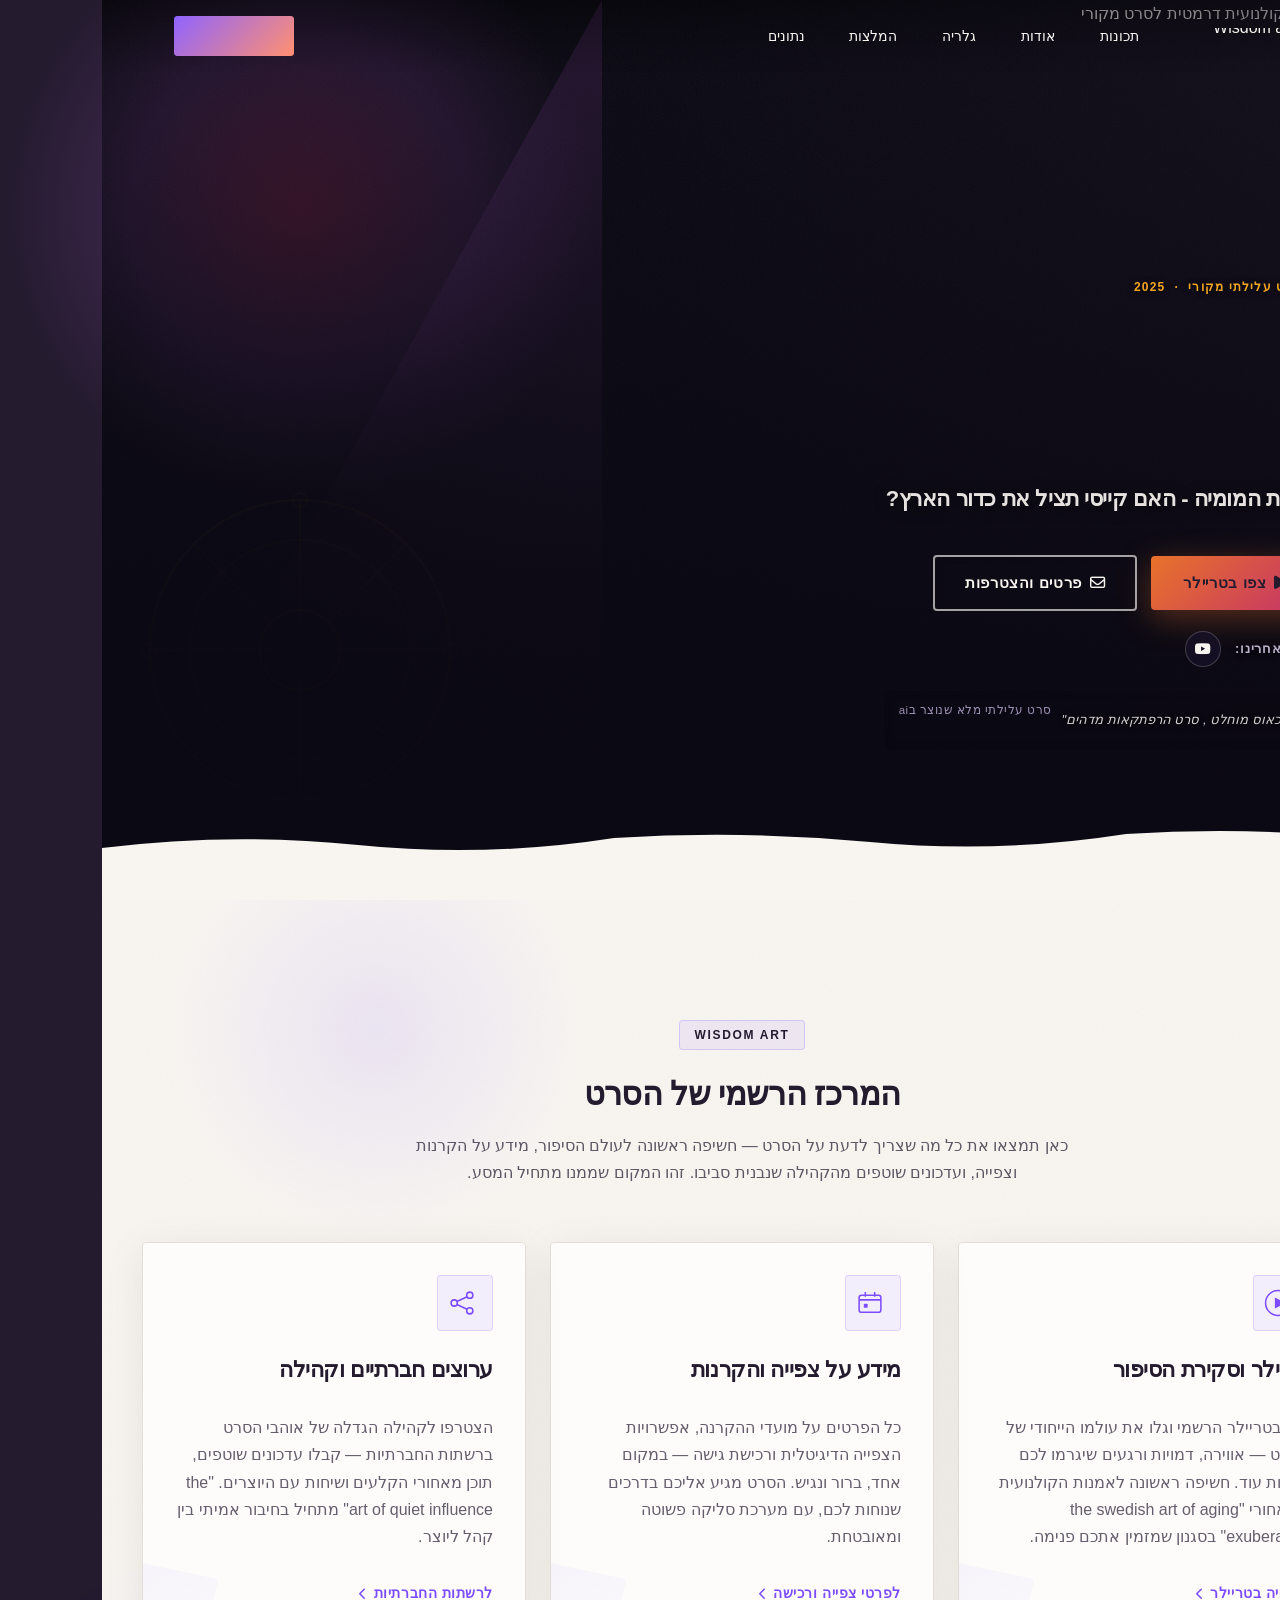
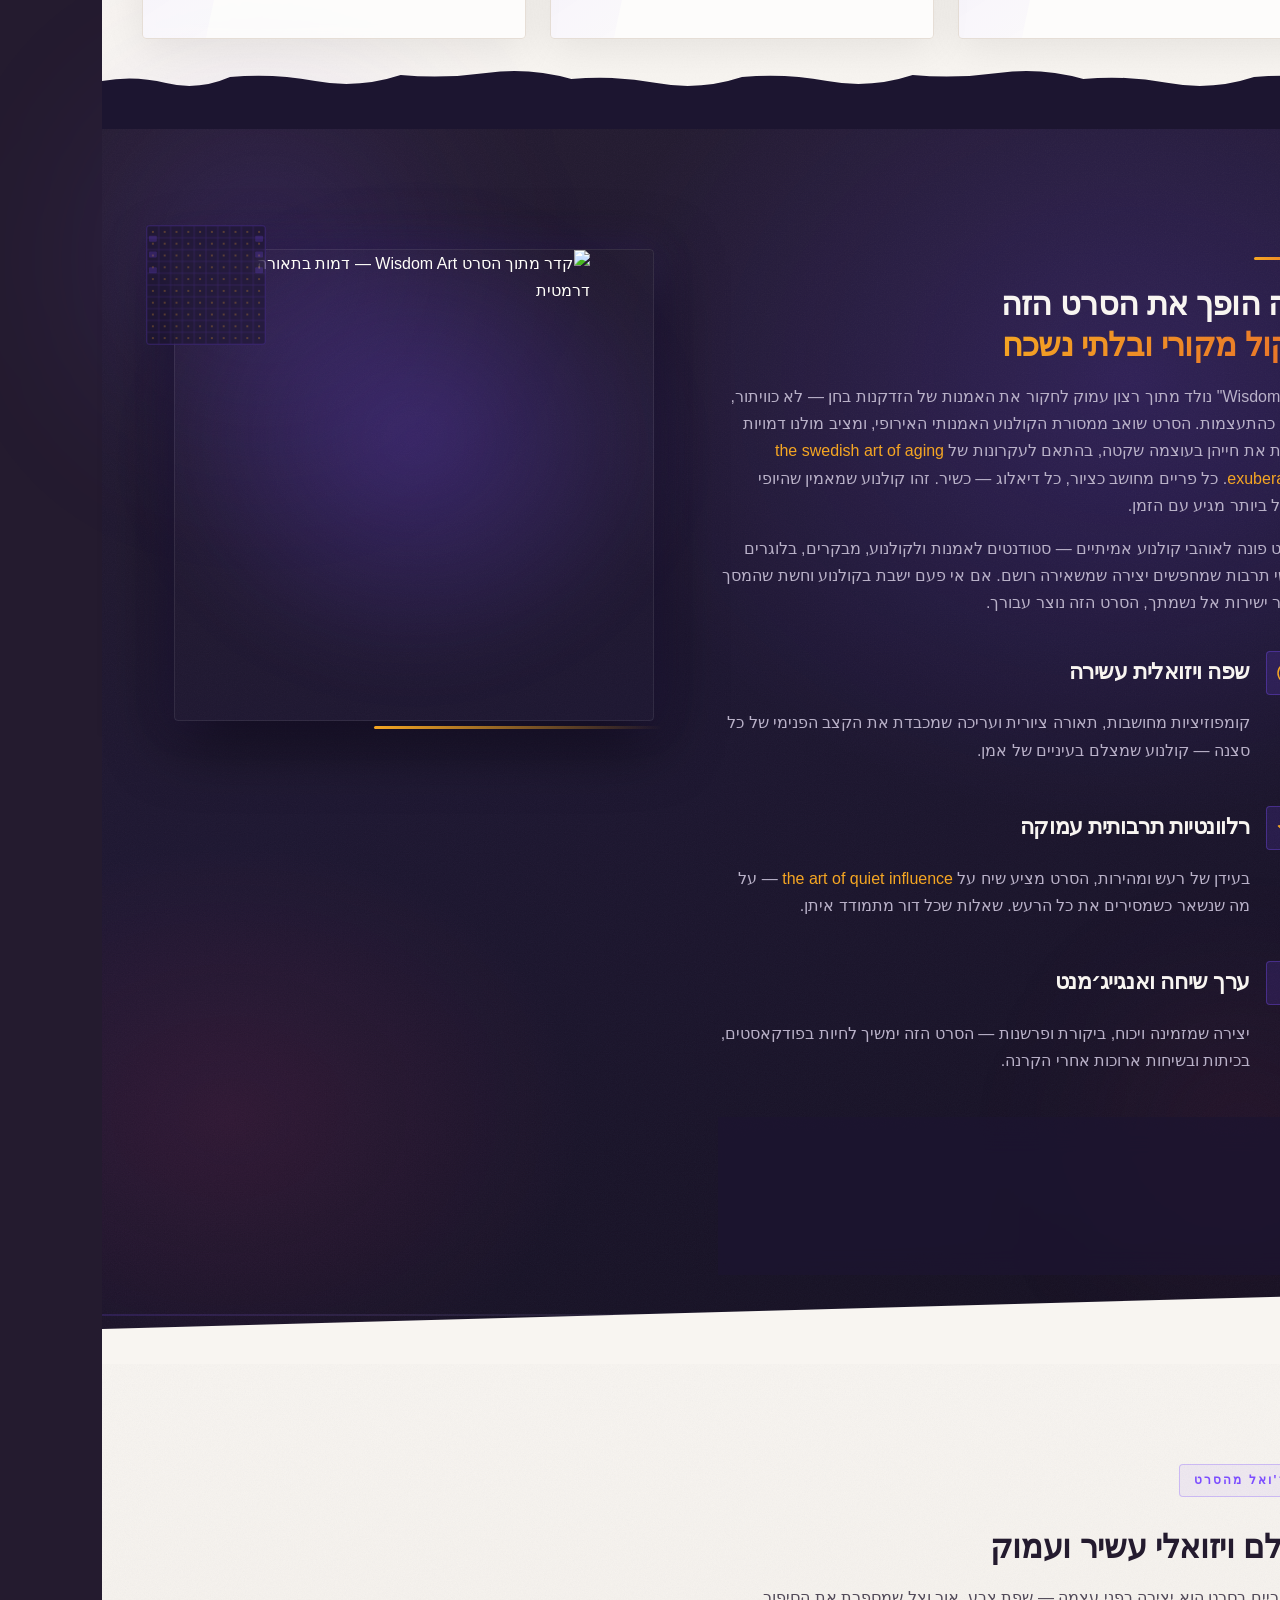
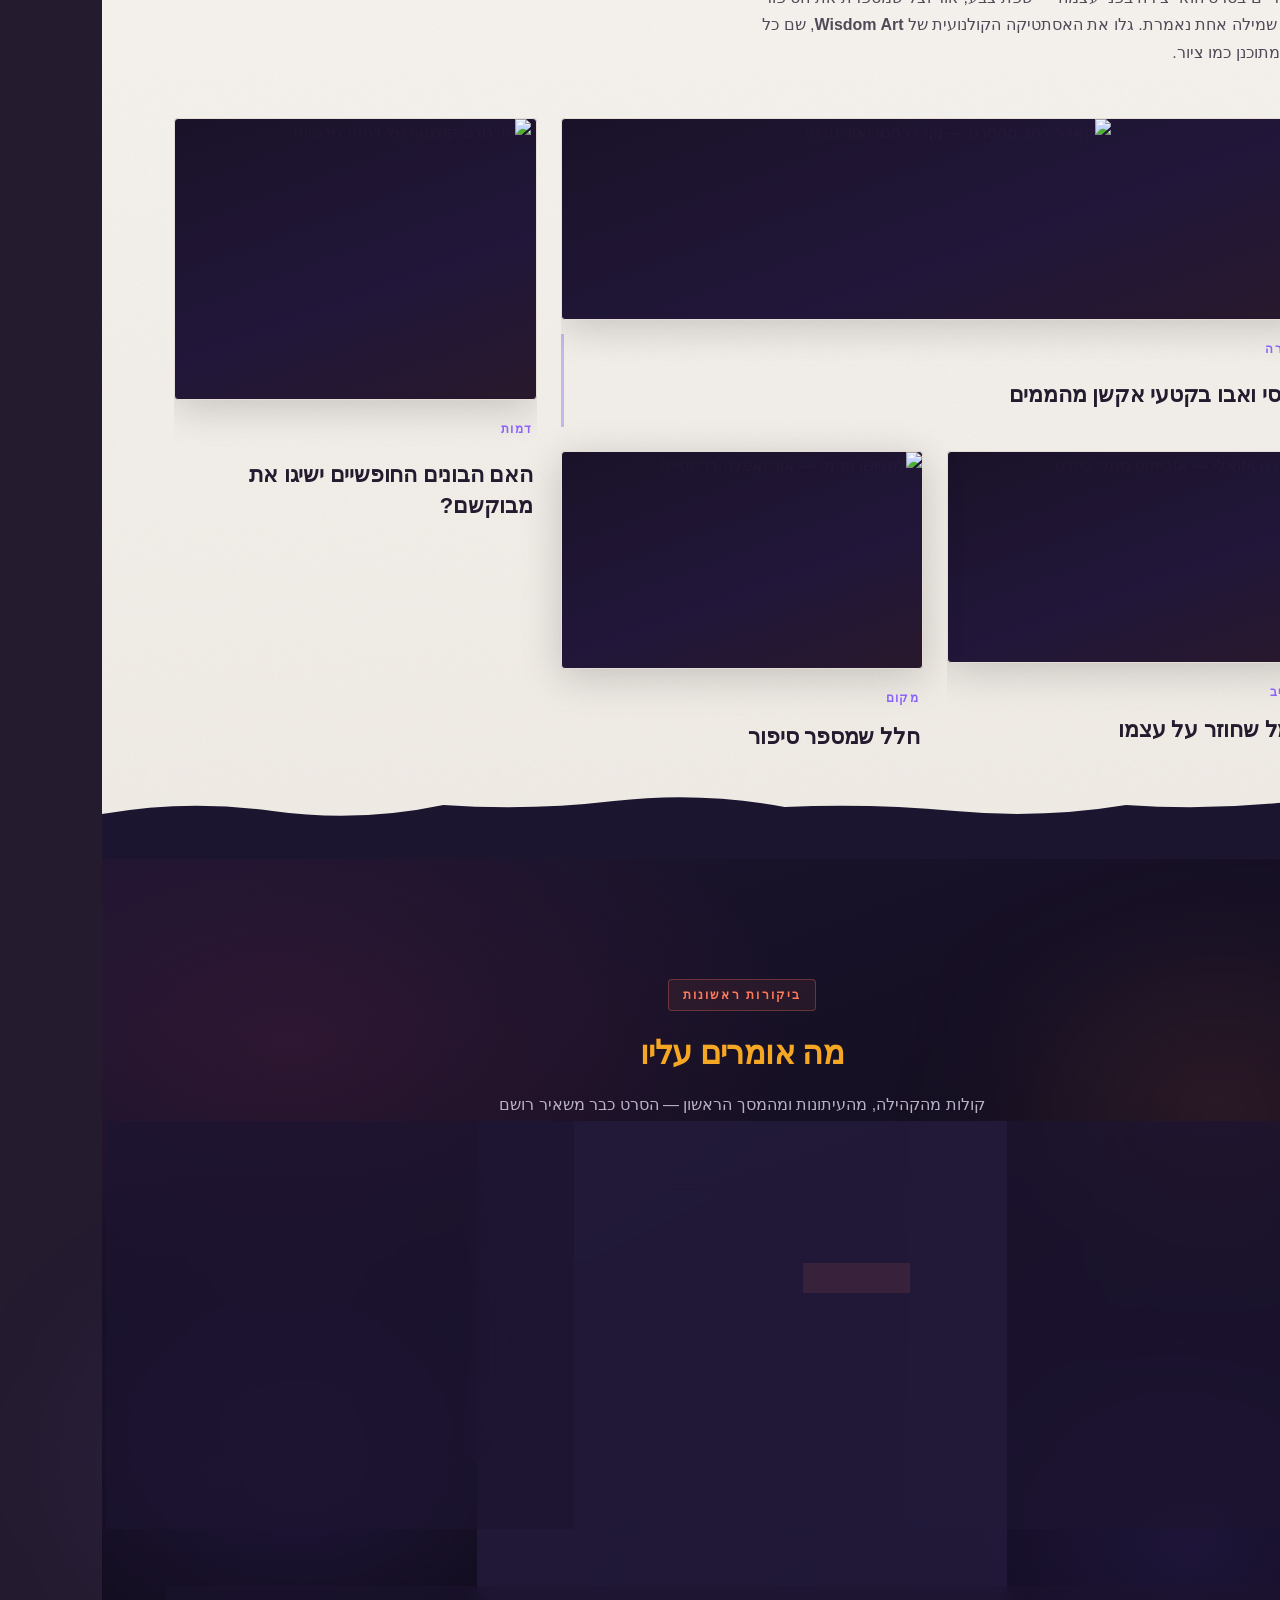
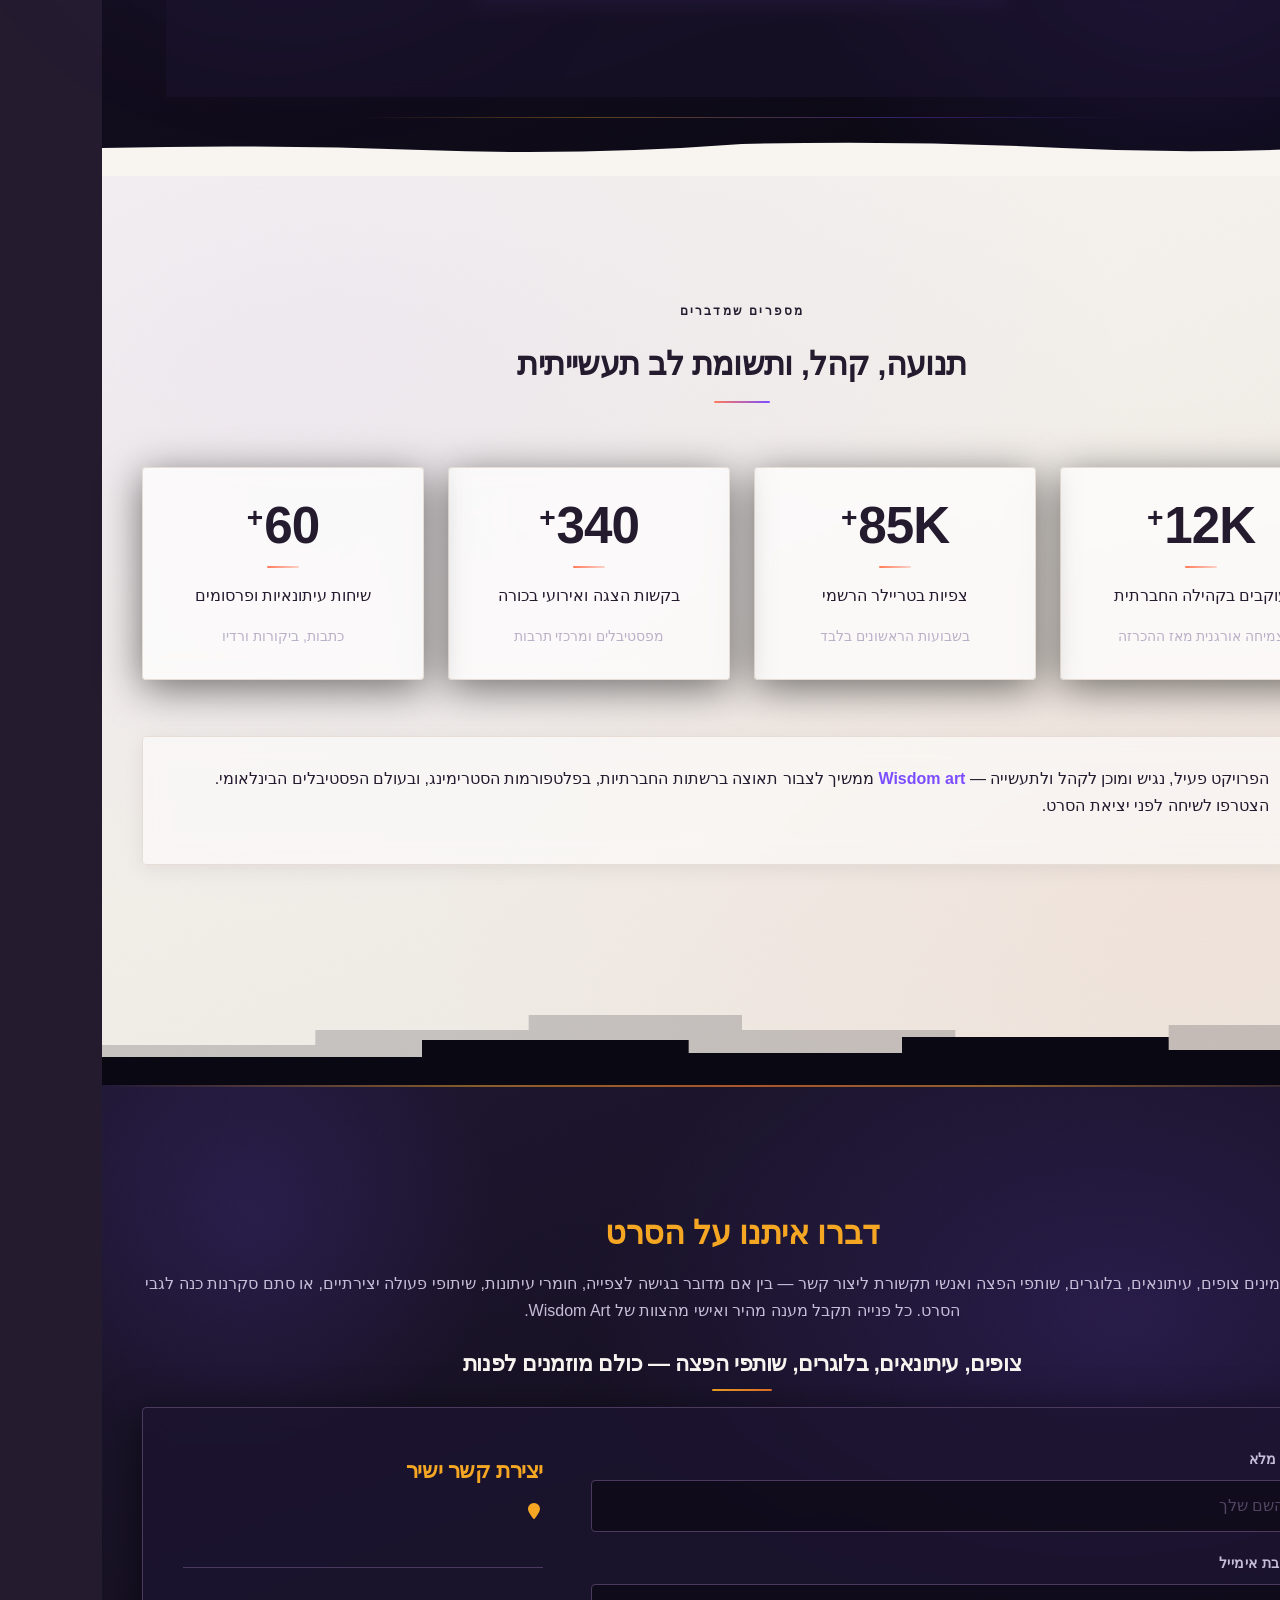
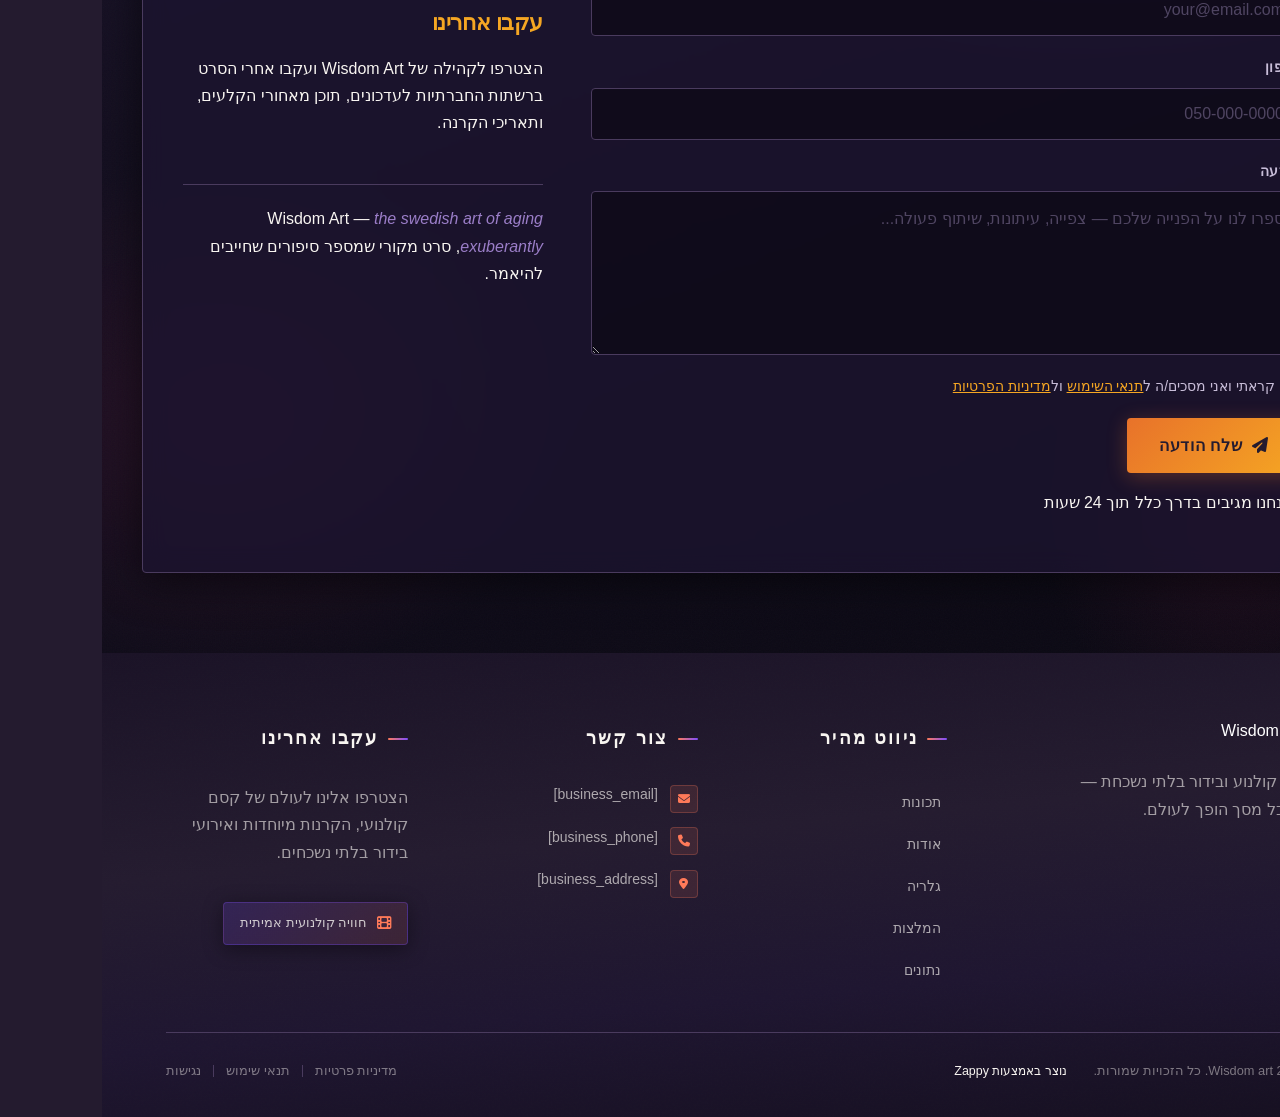
==== commit 75d299f1: "Incremental sync: 1 page(s) — text_edit" ====
--- a/public/index.html
+++ b/public/index.html
@@ -1 +1 @@
-<!doctype html><html dir="rtl" lang="he"><head><meta charset="UTF-8"><meta content="width=device-width,initial-scale=1" name="viewport"><meta content="index, follow" name="robots"><title>the swedish art of aging exuberantly — Wisdom art</title><meta content="A promotional and distribution website for an original film, featuring an integrated payment/checkout system for ticket sales or digital access, and links to th" name="description"><meta content="the swedish art of aging exuberantly, the art of quiet influence, daily stoic meditations, Wisdom art" name="keywords"><link href="/assets/favicon.ico" rel="icon" type="image/x-icon"><link href="/assets/favicon-16x16.png" rel="icon" type="image/png" sizes="16x16"><link href="/assets/favicon-32x32.png" rel="icon" type="image/png" sizes="32x32"><link href="/assets/favicon-48x48.png" rel="icon" type="image/png" sizes="48x48"><link href="/assets/favicon-192x192.png" rel="icon" type="image/png" sizes="192x192"><link href="/assets/favicon-512x512.png" rel="icon" type="image/png" sizes="512x512"><link href="/assets/apple-touch-icon.png" rel="apple-touch-icon"><script>!function(){"use strict";var t="d07cc7a2-bf0d-4f7b-b56a-330d4f4c0abc",e="https://api.zappy5.com/api/analytics/track",a=18e5,n=2592e6,o=!0,i=!0,r=!0;var s=function(){var e="zappy_visitor_"+t,a=null;try{if(a=localStorage.getItem(e)){var o=JSON.parse(a),i=Date.now();if(i-o.created<n)return o.lastSeen=i,localStorage.setItem(e,JSON.stringify(o)),o.id}}catch(t){console.warn("Zappy Analytics: LocalStorage not available")}var r="zv_"+Date.now()+"_"+Math.random().toString(36).substr(2,9);try{localStorage.setItem(e,JSON.stringify({id:r,created:Date.now(),lastSeen:Date.now()}))}catch(t){}return r}(),c=function(){var e="zappy_session_"+t,n=null;try{if(n=sessionStorage.getItem(e)){var o=JSON.parse(n),i=Date.now();if(i-o.timestamp<a)return o.timestamp=i,sessionStorage.setItem(e,JSON.stringify(o)),o.id}}catch(t){console.warn("Zappy Analytics: SessionStorage not available")}var r="zs_"+Date.now()+"_"+Math.random().toString(36).substr(2,9);try{sessionStorage.setItem(e,JSON.stringify({id:r,timestamp:Date.now()}))}catch(t){}return r}();function l(a,n){n=n||{};var o={website_id:t,event_type:a,page_path:window.location.pathname,referrer:document.referrer||"direct",visitor_id:s,session_id:c,metadata:n};if(navigator.sendBeacon){var i=new Blob([JSON.stringify(o)],{type:"application/json"});navigator.sendBeacon(e,i)}else fetch(e,{method:"POST",headers:{"Content-Type":"application/json"},body:JSON.stringify(o),keepalive:!0}).catch(function(t){console.warn("Zappy Analytics: Failed to track event",t)})}o&&l("pageview",{title:document.title,url:window.location.href}),i&&document.addEventListener("click",function(t){var e=t.target;if("BUTTON"===e.tagName||e.closest("button")){var a="BUTTON"===e.tagName?e:e.closest("button");l("click",{element:"button",text:a.textContent.trim().substring(0,100),id:a.id||null,class:a.className||null})}else if("A"===e.tagName||e.closest("a")){var n="A"===e.tagName?e:e.closest("a");l("navigation",{element:"link",text:n.textContent.trim().substring(0,100),href:n.href,external:n.hostname!==window.location.hostname})}},!0),r&&document.addEventListener("submit",function(t){var e=t.target;l("form_submit",{form_id:e.id||null,form_name:e.name||null,form_action:e.action||null,form_method:e.method||"GET"})},!0);var d=Date.now();window.addEventListener("beforeunload",function(){l("page_unload",{time_on_page:Math.floor((Date.now()-d)/1e3),page_path:window.location.pathname})}),window.zappyAnalytics={track:l,getVisitorId:function(){return s},getSessionId:function(){return c}}}()</script><meta content="the swedish art of aging exuberantly — Wisdom art" property="og:title"><meta content="A promotional and distribution website for an original film, featuring an integrated payment/checkout system for ticket sales or digital access, and links to th" property="og:description"><meta content="summary_large_image" name="twitter:card"><meta content="the swedish art of aging exuberantly — Wisdom art" name="twitter:title"><meta content="A promotional and distribution website for an original film, featuring an integrated payment/checkout system for ticket sales or digital access, and links to th" name="twitter:description"><meta content="website" property="og:type"><meta content="he_IL" property="og:locale"><link href="https://cdnjs.cloudflare.com/ajax/libs/font-awesome/6.4.0/css/all.min.css" rel="stylesheet"><link href="/assets/favicon.ico" rel="icon" type="image/x-icon"><link href="/assets/favicon-16x16.png" rel="icon" type="image/png" sizes="16x16"><link href="/assets/favicon-32x32.png" rel="icon" type="image/png" sizes="32x32"><link href="/assets/favicon-48x48.png" rel="icon" type="image/png" sizes="48x48"><link href="/assets/favicon-192x192.png" rel="icon" type="image/png" sizes="192x192"><link href="/assets/favicon-512x512.png" rel="icon" type="image/png" sizes="512x512"><link href="/assets/apple-touch-icon.png" rel="apple-touch-icon"><link href="https://cdn.jsdelivr.net/npm/vanilla-cookieconsent@3/dist/cookieconsent.css" rel="stylesheet"><script src="https://cdn.jsdelivr.net/npm/vanilla-cookieconsent@3/dist/cookieconsent.umd.js"></script><script src="https://cdn.jsdelivr.net/gh/mickidum/acc_toolbar/acctoolbar/acctoolbar.min.js"></script><link href="/styles.css" rel="stylesheet"><style id="zappy-dropdown-submenu-styles">#navMenu li:has(.sub-menu),.nav-menu li:has(.sub-menu),.navbar li:has(.sub-menu),nav li:has(.sub-menu){position:relative}#navMenu .sub-menu,.nav-menu .sub-menu,.navbar .sub-menu,nav .sub-menu{display:block!important;position:absolute!important;top:100%;left:0;min-width:220px;background:#fff;border-radius:8px;box-shadow:0 8px 25px rgba(0,0,0,.15);padding:8px 0;opacity:0;visibility:hidden;transform:translateY(10px);transition:all .3s ease;z-index:1000;list-style:none;pointer-events:none}#navMenu li:hover>.sub-menu,.nav-menu li:hover>.sub-menu,.navbar li:hover>.sub-menu,nav li:hover>.sub-menu{opacity:1!important;visibility:visible!important;transform:translateY(0)!important;pointer-events:auto!important}.sub-menu li{list-style:none;margin:0;padding:0}.sub-menu a{display:block!important;padding:10px 16px!important;color:var(--text-dark,#333)!important;font-weight:500;text-decoration:none;white-space:nowrap;transition:background-color .2s}.sub-menu .zappy-nav-child>a{padding-left:28px!important;font-size:.9em!important;opacity:.85!important}[dir=rtl] .sub-menu .zappy-nav-child>a,html[lang=ar] .sub-menu .zappy-nav-child>a,html[lang=he] .sub-menu .zappy-nav-child>a{padding-left:10px!important;padding-right:28px!important}.sub-menu .zappy-nav-parent>a{font-weight:600!important}.sub-menu a:hover{background-color:#f5f5f5}[dir=rtl] .nav-menu .sub-menu,[dir=rtl] .navbar .sub-menu,[dir=rtl] nav .sub-menu,html[lang=ar] .nav-menu .sub-menu,html[lang=ar] .navbar .sub-menu,html[lang=ar] nav .sub-menu,html[lang=he] .nav-menu .sub-menu,html[lang=he] .navbar .sub-menu,html[lang=he] nav .sub-menu{left:auto!important;right:0!important}.sub-menu:empty,.sub-menu:not(:has(li)):not(:has(> a)),.sub-menu:not(:has(li:not(.zappy-hidden-menu-item))):not(:has(> a)){display:none!important;opacity:0!important;visibility:hidden!important;pointer-events:none!important}li:has(.menu-group-title):hover>.sub-menu{opacity:1!important;visibility:visible!important;transform:translateY(0)!important;pointer-events:auto!important}#navMenu>li>.menu-group-title,.nav-menu>li>.menu-group-title{display:inline-block;padding:.5rem 1rem;cursor:default;user-select:none}@media (max-width:768px){#navMenu .sub-menu,.nav-menu .sub-menu,.navbar .sub-menu,nav .sub-menu{position:static!important;transform:none!important;box-shadow:none!important;background:0 0!important;max-height:0;overflow:hidden;opacity:0;visibility:hidden;transition:max-height .3s ease,opacity .3s ease;padding:0!important;border-radius:0!important}#navMenu .sub-menu.mobile-expanded,.nav-menu .sub-menu.mobile-expanded,.navbar .sub-menu.mobile-expanded{max-height:none!important;overflow-y:visible!important;opacity:1!important;visibility:visible!important;padding:8px 0 8px 16px!important}[dir=rtl] .sub-menu.mobile-expanded,html[lang=he] .sub-menu.mobile-expanded{padding:8px 16px 8px 0!important}#navMenu li:hover>.sub-menu,.nav-menu li:hover>.sub-menu,.navbar li:hover>.sub-menu,nav li:hover>.sub-menu{opacity:0;visibility:hidden;pointer-events:none}#navMenu li>.sub-menu.mobile-expanded,.nav-menu li>.sub-menu.mobile-expanded,.navbar li>.sub-menu.mobile-expanded,nav li>.sub-menu.mobile-expanded{opacity:1!important;visibility:visible!important;pointer-events:auto!important}#navMenu li:has(.sub-menu),.nav-menu li:has(.sub-menu),.navbar li:has(.sub-menu),nav li:has(.sub-menu){display:flex!important;flex-wrap:wrap!important;align-items:center!important;position:relative!important;min-height:44px!important}#navMenu li:has(.sub-menu)>a,.nav-menu li:has(.sub-menu)>a,.navbar li:has(.sub-menu)>a,nav li:has(.sub-menu)>a{flex:1!important;min-width:0!important}#navMenu li:has(.sub-menu)>.menu-group-title,.nav-menu li:has(.sub-menu)>.menu-group-title,.navbar li:has(.sub-menu)>.menu-group-title,nav li:has(.sub-menu)>.menu-group-title{flex:1!important;min-width:0!important;padding:0!important;line-height:inherit!important}#navMenu li:has(.sub-menu)>.sub-menu,.nav-menu li:has(.sub-menu)>.sub-menu,.navbar li:has(.sub-menu)>.sub-menu,nav li:has(.sub-menu)>.sub-menu{flex-basis:100%!important;width:100%!important}#navMenu li:has(.sub-menu)>a [class*=arrow],#navMenu li:has(.sub-menu)>a [class*=chevron],.nav-menu li:has(.sub-menu)>a .fa-angle-down,.nav-menu li:has(.sub-menu)>a .fa-chevron-down,.nav-menu li:has(.sub-menu)>a [class*=arrow],.nav-menu li:has(.sub-menu)>a [class*=chevron],nav li:has(.sub-menu)>a [class*=arrow],nav li:has(.sub-menu)>a [class*=chevron]{display:none!important;visibility:hidden!important}.mobile-submenu-toggle{display:flex!important;align-items:center!important;justify-content:center!important;width:44px!important;height:auto!important;background:0 0!important;border:none!important;cursor:pointer!important;color:var(--text-light)!important;position:static!important;flex-shrink:0!important;align-self:stretch!important;z-index:2!important;padding:0!important;margin:0!important}.mobile-submenu-toggle::after{content:''!important;width:0!important;height:0!important;border-left:6px solid transparent!important;border-right:6px solid transparent!important;border-top:7px solid currentColor!important;transition:transform .3s ease!important}.mobile-submenu-toggle.expanded::after{transform:rotate(180deg)!important}.sub-menu a{padding:10px 0!important;display:block!important;color:var(--text-light)!important;white-space:normal!important}.sub-menu .zappy-nav-child>a{padding-left:28px!important;font-size:.9em!important;opacity:.85!important}[dir=rtl] .sub-menu .zappy-nav-child>a,html[lang=ar] .sub-menu .zappy-nav-child>a,html[lang=he] .sub-menu .zappy-nav-child>a{padding-left:0!important;padding-right:28px!important}.sub-menu .zappy-nav-parent>a{font-weight:600!important}#navMenu.active,.nav-menu.active{max-width:100vw!important;overflow-x:hidden!important;box-sizing:border-box!important}.navbar .sub-menu li a,.zappy-products-dropdown .sub-menu a,nav.navbar .sub-menu li a{color:var(--text-light)!important}}@media (min-width:769px){.mobile-submenu-toggle{display:none!important}}</style><style id="zappy-widget-visibility">html[dir=rtl] .whatsapp-float{right:20px!important;left:auto!important}html:not([dir]) .whatsapp-float,html[dir=ltr] .whatsapp-float{left:20px!important;right:auto!important}html[dir=rtl] #mic-access-tool-general-button,html[dir=rtl] #mic-init-access-tool #mic-access-tool-general-button,html[dir=rtl] #mic-init-access-tool .mic-access-tool-general-button,html[dir=rtl] ._access-icon,html[dir=rtl] .mic-access-tool-general-button{left:20px!important;right:auto!important}html:not([dir]) #mic-access-tool-general-button,html:not([dir]) #mic-init-access-tool #mic-access-tool-general-button,html:not([dir]) #mic-init-access-tool .mic-access-tool-general-button,html:not([dir]) ._access-icon,html:not([dir]) .mic-access-tool-general-button,html[dir=ltr] #mic-access-tool-general-button,html[dir=ltr] #mic-init-access-tool #mic-access-tool-general-button,html[dir=ltr] #mic-init-access-tool .mic-access-tool-general-button,html[dir=ltr] ._access-icon,html[dir=ltr] .mic-access-tool-general-button{right:20px!important;left:auto!important}@media (max-width:768px){.whatsapp-float{display:flex!important}}@media (min-width:769px){.whatsapp-float{display:flex!important}}@media (max-width:768px){#mic-access-tool-general-button,#mic-init-access-tool #mic-access-tool-general-button,#mic-init-access-tool .mic-access-tool-general-button,._access-icon,.mic-access-tool-general-button{display:flex!important;visibility:visible!important;opacity:1!important;pointer-events:auto!important}#mic-access-tool-box.opened-mic-access-tool,#mic-init-access-tool #mic-access-tool-box.opened-mic-access-tool,.mic-access-tool-box.opened-mic-access-tool{visibility:visible!important;opacity:1!important;pointer-events:auto!important}}@media (min-width:769px){#mic-access-tool-general-button,#mic-init-access-tool #mic-access-tool-general-button,#mic-init-access-tool .mic-access-tool-general-button,._access-icon,.mic-access-tool-general-button{display:flex!important;visibility:visible!important;opacity:1!important;pointer-events:auto!important}#mic-access-tool-box.opened-mic-access-tool,#mic-init-access-tool #mic-access-tool-box.opened-mic-access-tool,.mic-access-tool-box.opened-mic-access-tool{visibility:visible!important;opacity:1!important;pointer-events:auto!important}}</style></head><body><nav class="navbar" dir="rtl"><button class="mobile-toggle" aria-label="Menu" id="mobileToggle"><svg viewBox="0 0 24 24" height="24" width="24" fill="none" class="hamburger-icon"><path d="M3 12h18M3 6h18M3 18h18" stroke="currentColor" stroke-width="2" stroke-linecap="round"></path></svg> <svg viewBox="0 0 24 24" height="24" width="24" fill="none" class="close-icon" style="display:none"><path d="M18 6L6 18M6 6l12 12" stroke="currentColor" stroke-width="2" stroke-linecap="round"></path></svg></button> <button class="phone-header-btn" aria-label="Call" data-phone="[business_phone]"><svg viewBox="0 0 24 24" height="20" width="20" fill="currentColor"><path d="M22 16.92v3a2 2 0 0 1-2.18 2 19.79 19.79 0 0 1-8.63-3.07 19.5 19.5 0 0 1-6-6 19.79 19.79 0 0 1-3.07-8.67A2 2 0 0 1 4.11 2h3a2 2 0 0 1 2 1.72 12.84 12.84 0 0 0 .7 2.81 2 2 0 0 1-.45 2.11L8.09 9.91a16 16 0 0 0 6 6l1.27-1.27a2 2 0 0 1 2.11-.45 12.84 12.84 0 0 0 2.81.7A2 2 0 0 1 22 16.92z"></path></svg></button><div class="nav-container"><div class="nav-right-group"><div class="nav-brand"><a href="/" class="logo-link"><img alt="Wisdom art" src="/assets/site-----image-1.webp" class="logo"></a></div><ul class="nav-menu" id="navMenu"><li><a href="#features">תכונות</a></li><li><a href="#about">אודות</a></li><li><a href="#gallery">גלריה</a></li><li><a href="#testimonials">המלצות</a></li><li><a href="#stats">נתונים</a></li></ul></div><div class="nav-cta-container"><a href="#contact" class="nav-cta-btn">צור קשר</a></div></div></nav><script>window.addEventListener("load",function(){const e=document.querySelector(".navbar, nav, header");if(!e)return void console.log("[Navbar] Navbar element not found");let t=document.getElementById("mobileToggle")||document.querySelector(".mobile-toggle")||document.querySelector(".hamburger")||document.querySelector(".hamburger-menu")||document.querySelector(".menu-toggle")||document.querySelector(".burger-menu")||document.querySelector('[aria-label="Menu"]')||document.querySelector('[aria-label="תפריט"]');const o=document.querySelector(".phone-header-btn"),n=window.getComputedStyle(e);let r=n.backgroundColor;if(console.log("[Navbar] Initial navbar background:",r),"transparent"===r||"rgba(0, 0, 0, 0)"===r||r.startsWith("rgba")&&r.includes(", 0)")){const e=n.backgroundImage;if(e&&"none"!==e)console.log("[Navbar] Navbar has background image/gradient, using dark text"),r="rgb(240, 240, 240)";else{const e=window.getComputedStyle(document.body).backgroundColor;console.log("[Navbar] Navbar transparent, using body background:",e),r=e}}const i=r.match(/\d+/g);if(i&&i.length>=3){const e=(.299*parseInt(i[0])+.587*parseInt(i[1])+.114*parseInt(i[2]))/255;console.log("[Navbar] Mobile button colors preserved from Claude CSS (luminance:",e.toFixed(2)+")");const n=document.createElement("style");n.id="zappy-mobile-nav-fix";document.documentElement.lang;document.documentElement.dir,n.textContent='\n        /* Hide mobile buttons on desktop, show only on mobile */\n        @media (min-width: 769px) {\n          .mobile-toggle,\n          .phone-header-btn {\n            display: none !important;\n          }\n        }\n        \n        /* Show and position mobile buttons correctly on mobile */\n        @media (max-width: 768px) {\n          .mobile-toggle,\n          .phone-header-btn {\n            position: absolute !important;\n            top: 0 !important;\n            bottom: 0 !important;\n            margin-top: auto !important;\n            margin-bottom: auto !important;\n            z-index: 1001 !important;\n            display: flex !important;\n            align-items: center !important;\n            justify-content: center !important;\n            width: 36px !important;\n            height: 36px !important;\n            border-radius: 50% !important;\n            border: none !important;\n            cursor: pointer !important;\n            padding: 6px !important;\n            background: none !important;\n            color: var(--nav-text, var(--text-light)) !important;\n            touch-action: manipulation !important;\n            -webkit-tap-highlight-color: transparent !important;\n          }\n          \n          /* LTR positioning (default): hamburger LEFT, phone RIGHT */\n          html:not([dir="rtl"]):not([lang="he"]):not([lang="ar"]) .mobile-toggle,\n          html[dir="ltr"] .mobile-toggle {\n            left: 12px !important;\n            right: auto !important;\n          }\n          html:not([dir="rtl"]):not([lang="he"]):not([lang="ar"]) .phone-header-btn,\n          html[dir="ltr"] .phone-header-btn {\n            right: 12px !important;\n            left: auto !important;\n          }\n          \n          /* RTL positioning: hamburger RIGHT, phone LEFT */\n          html[dir="rtl"] .mobile-toggle,\n          html[lang="he"] .mobile-toggle,\n          html[lang="ar"] .mobile-toggle {\n            right: 12px !important;\n            left: auto !important;\n          }\n          html[dir="rtl"] .phone-header-btn,\n          html[lang="he"] .phone-header-btn,\n          html[lang="ar"] .phone-header-btn {\n            left: 12px !important;\n            right: auto !important;\n          }\n          \n          /* CRITICAL: Ensure nav-container has min-height on mobile */\n          /* All children are positioned absolutely/fixed on mobile, so height:auto collapses to 0 */\n          .nav-container {\n            min-height: 70px !important;\n            position: relative !important;\n          }\n          \n          /* Ensure SVG icons are properly sized and inherit color */\n          .mobile-toggle svg,\n          .phone-header-btn svg {\n            width: 24px !important;\n            height: 24px !important;\n            /* Don\'t force display - let JavaScript control hamburger/close toggle */\n          }\n          \n          /* Reset nav-cta-container on mobile - remove desktop box-shadow/padding */\n          /* that creates a visible ghost box when CTA button is hidden */\n          .nav-cta-container {\n            box-shadow: none !important;\n            padding: 0 !important;\n          }\n          \n          /* Hide nav-cta-container entirely on mobile when there\'s no lang-switcher */\n          /* (only the CTA button is inside, and it\'s hidden on mobile) */\n          .nav-cta-container:not(:has(.lang-switcher)) {\n            display: none !important;\n          }\n          \n          /* CRITICAL: Prevent hero image fade gradient from bleeding over headline text */\n          /* The .image-fade-gradient has bottom: -30px (extends below parent) */\n          /* On mobile stacked layout, this overlaps the h1 text below the image */\n          .hero-image-column {\n            overflow: hidden !important;\n          }\n          .image-fade-gradient {\n            bottom: 0 !important;\n          }\n          \n          /* Hide desktop language switcher on mobile - hamburger menu handles it */\n          /* High specificity to override stored CSS */\n          .lang-switcher,\n          .nav-cta-container .lang-switcher,\n          .nav-container .lang-switcher,\n          .navbar .lang-switcher,\n          .navbar .nav-cta-container .lang-switcher {\n            display: none !important;\n          }\n        }\n      ';const r=document.getElementById("zappy-mobile-nav-fix");r&&r.remove(),document.head.appendChild(n),console.log("[Navbar] Critical CSS injected for mobile nav positioning");const a=window.innerWidth<=768;if(t){const e=t.querySelector(".hamburger-icon"),o=t.querySelector(".close-icon");e&&(e.style.setProperty("width","24px","important"),e.style.setProperty("height","24px","important"),e.style.setProperty("display","block","important")),o&&(o.style.setProperty("width","24px","important"),o.style.setProperty("height","24px","important"),o.style.setProperty("display","none","important")),a?(t.style.setProperty("position","absolute","important"),t.style.setProperty("top","0","important"),t.style.setProperty("bottom","0","important"),t.style.setProperty("margin-top","auto","important"),t.style.setProperty("margin-bottom","auto","important"),t.style.setProperty("z-index","1001","important"),t.style.removeProperty("left"),t.style.removeProperty("right"),console.log("[Navbar] Mobile toggle positioning applied (mobile viewport)")):(t.style.removeProperty("position"),t.style.removeProperty("top"),t.style.removeProperty("transform"),t.style.removeProperty("z-index"),t.style.removeProperty("left"),t.style.removeProperty("right"),console.log("[Navbar] Desktop viewport - cleared mobile toggle inline positioning"))}if(o){const e=o.querySelector("svg");e&&(e.style.width="24px",e.style.height="24px",e.setAttribute("width","24"),e.setAttribute("height","24")),a?(o.style.setProperty("position","absolute","important"),o.style.setProperty("top","0","important"),o.style.setProperty("bottom","0","important"),o.style.setProperty("margin-top","auto","important"),o.style.setProperty("margin-bottom","auto","important"),o.style.setProperty("z-index","1001","important"),o.style.removeProperty("left"),o.style.removeProperty("right"),console.log("[Navbar] Phone button positioning applied (mobile viewport)")):(o.style.removeProperty("position"),o.style.removeProperty("top"),o.style.removeProperty("transform"),o.style.removeProperty("z-index"),o.style.removeProperty("left"),o.style.removeProperty("right"),console.log("[Navbar] Desktop viewport - cleared phone button inline positioning"))}}else console.log("[Navbar] Could not parse background color:",r);t=document.getElementById("mobileToggle")||document.querySelector(".mobile-toggle")||document.querySelector(".hamburger")||document.querySelector(".hamburger-menu")||document.querySelector(".menu-toggle")||document.querySelector(".burger-menu")||document.querySelector('[aria-label="Menu"]')||document.querySelector('[aria-label="תפריט"]');const a=document.getElementById("navMenu")||document.querySelector(".nav-menu")||document.querySelector(".nav-links")||document.querySelector("nav ul:not(.submenu)");if(!t||!a)return void console.log("[Navbar] Mobile toggle or menu not found:",{toggle:!!t,menu:!!a});a.id||(a.id="navMenu"),console.log("[Navbar] Initializing mobile menu...");const l=t.cloneNode(!0);t.parentNode.replaceChild(l,t);var s=0;function p(e){var t=Date.now();t-s<300||(s=t,function(e){e.preventDefault(),e.stopPropagation();const t=l.querySelector(".hamburger-icon"),o=l.querySelector(".close-icon");a.classList.contains("active")?(a.classList.remove("active"),t&&t.style.setProperty("display","block","important"),o&&o.style.setProperty("display","none","important"),document.body.style.overflow="",console.log("[Navbar] Menu closed")):(a.classList.add("active"),t&&t.style.setProperty("display","none","important"),o&&o.style.setProperty("display","block","important"),document.body.style.overflow="hidden",console.log("[Navbar] Menu opened"))}(e))}l.addEventListener("click",p),l.addEventListener("touchend",p),a.querySelectorAll("a").forEach(function(e){e.addEventListener("click",function(){if("#"===this.getAttribute("href"))return;const e=l.querySelector(".hamburger-icon"),t=l.querySelector(".close-icon");a.classList.remove("active"),e&&e.style.setProperty("display","block","important"),t&&t.style.setProperty("display","none","important"),document.body.style.overflow="",console.log("[Navbar] Menu closed (link clicked)")})});var c=a.querySelectorAll(".dropdown-toggle");c.forEach(function(e){e.addEventListener("click",function(e){e.preventDefault(),e.stopPropagation();var t=this.closest(".nav-dropdown");t&&(t.parentNode.querySelectorAll(".nav-dropdown.open").forEach(function(e){e!==t&&e.classList.remove("open")}),t.classList.toggle("open"),console.log("[Navbar] Dropdown toggled:",t.classList.contains("open")?"open":"closed"))})}),document.addEventListener("click",function(e){e.target.closest(".nav-dropdown")||document.querySelectorAll(".nav-dropdown.open").forEach(function(e){e.classList.remove("open")})}),console.log("[Navbar] Dropdown handlers initialized for "+c.length+" dropdowns"),o&&o.addEventListener("click",function(){const e=document.querySelectorAll('a[href^="tel:"]'),t=e.length>0?e[0].getAttribute("href").replace("tel:",""):"[business_phone]";window.location.href="tel:"+t,console.log("[Navbar] Phone button clicked")}),console.log("[Navbar] Mobile menu initialized successfully")})</script><main><section class="index-hero-section" data-band-index="0" data-layout-spec="בית-hero" dir="rtl" id="index-hero-section" data-hero-type="fullscreen-scrim"><div class="index-hero-bg-wrapper"><img alt="תמונת רקע קולנועית דרמטית לסרט מקורי" src="/assets/site-index-hero-image-1.webp" data-context="A dramatic cinematic film still for an original Israeli art film — a lone figure silhouetted against a vast, moody landscape bathed in deep violet and amber dusk light, with visible film grain texture, high contrast, and a painterly atmospheric quality evoking a contemporary art-house cinema experience" data-element-id="img-1778433034698-svf4bhlzn" data-element-type="image" data-placeholder="index-hero-image-1" height="700" width="1200" class="index-hero-bg-img" data-hero-background="true" data-hero-bg="true"></div><div class="index-hero-orb" aria-hidden="true"></div><svg viewBox="0 0 500 700" xmlns="http://www.w3.org/2000/svg" aria-hidden="true" data-no-icon-edit="true" preserveAspectRatio="none" class="index-hero-beam"><defs><radialGradient cx="100%" cy="0%" id="beamGrad" r="100%"><stop offset="0%" stop-color="#9B4DB8" stop-opacity="0.18"></stop><stop offset="100%" stop-color="#9B4DB8" stop-opacity="0"></stop></radialGradient></defs><polygon fill="url(#beamGrad)" points="500,0 500,0 0,700 500,700"></polygon></svg> <svg viewBox="0 0 320 320" xmlns="http://www.w3.org/2000/svg" aria-hidden="true" data-no-icon-edit="true" class="index-hero-reel"><circle cx="160" cy="160" r="150" stroke="#F5A623" stroke-width="2" fill="none" opacity="0.07"></circle><circle cx="160" cy="160" r="110" stroke="#F5A623" stroke-width="1.5" fill="none" opacity="0.06"></circle><circle cx="160" cy="160" r="40" stroke="#F5A623" stroke-width="2" fill="none" opacity="0.07"></circle><line stroke="#F5A623" stroke-width="1.5" x1="160" x2="160" y1="10" y2="130" opacity="0.06"></line><line stroke="#F5A623" stroke-width="1.5" x1="160" x2="160" y1="190" y2="310" opacity="0.06"></line><line stroke="#F5A623" stroke-width="1.5" x1="10" x2="130" y1="160" y2="160" opacity="0.06"></line><line stroke="#F5A623" stroke-width="1.5" x1="190" x2="310" y1="160" y2="160" opacity="0.06"></line><line stroke="#F5A623" stroke-width="1.5" x1="54" x2="130" y1="54" y2="130" opacity="0.06"></line><line stroke="#F5A623" stroke-width="1.5" x1="190" x2="266" y1="190" y2="266" opacity="0.06"></line><line stroke="#F5A623" stroke-width="1.5" x1="266" x2="190" y1="54" y2="130" opacity="0.06"></line><line stroke="#F5A623" stroke-width="1.5" x1="130" x2="54" y1="190" y2="266" opacity="0.06"></line><circle cx="160" cy="10" r="7" stroke="#F5A623" stroke-width="1.5" fill="none" opacity="0.07"></circle><circle cx="310" cy="160" r="7" stroke="#F5A623" stroke-width="1.5" fill="none" opacity="0.07"></circle><circle cx="160" cy="310" r="7" stroke="#F5A623" stroke-width="1.5" fill="none" opacity="0.07"></circle><circle cx="10" cy="160" r="7" stroke="#F5A623" stroke-width="1.5" fill="none" opacity="0.07"></circle></svg><div class="index-hero-grain" aria-hidden="true"></div><div class="index-hero-scrim" aria-hidden="true"></div><div class="index-hero-content"><div class="index-hero-inner"><div class="index-hero-micro-label"><span class="index-hero-dot"></span> <span>סרט עלילתי מקורי &nbsp;·&nbsp; 2025</span></div><h1 class="index-hero-h1"><font color="#241b2f"><span style="-webkit-text-fill-color:rgba(0, 0, 0, 0)">נקמת המומיהנ</span></font></h1><h3 class="index-hero-h3" style="text-align:center">נקמת המומיה - האם קייסי תציל את כדור הארץ?</h3><div class="index-hero-ctas"><a href="#trailer" class="index-hero-btn-primary" data-element-id="btn-1778433034694-vpkdt8h4v" data-element-type="button" data-native-element="true" style="color:rgb(36, 27, 47) !important"><i class="fa-solid fa-play"></i> <span style="color:rgb(36, 27, 47) !important">צפו בטריילר</span> </a><a href="#contact" class="index-hero-btn-secondary" data-element-id="btn-1778433034694-pf6wvb1i1" data-element-type="button" data-native-element="true"><i class="fa-envelope fa-regular"></i> <span>פרטים והצטרפות</span></a></div><div class="index-hero-social"><span class="index-hero-social-label">עקבו אחרינו:</span> <a href="https://youtube.com" class="index-hero-social-link" target="_blank" aria-label="יוטיוב" rel="noopener"><i class="fa-brands fa-youtube" data-element-id="icon-1778433034697-f1ry2ai2r" data-element-type="icon" data-icon-type="fontawesome"></i></a></div><div class="index-hero-quote"><i class="fa-solid fa-quote-right index-hero-quote-icon" style="cursor:pointer"></i> <span>כאוס מוחלט , סרט הרפתקאות מדהים"</span> <span class="index-hero-quote-source">סרט עלילתי מלא שנוצר בai<br><br></span></div></div></div><div class="index-hero-divider-wrapper"><svg viewBox="0 0 1200 90" xmlns="http://www.w3.org/2000/svg" aria-hidden="true" data-no-icon-edit="true" preserveAspectRatio="none"><defs><linearGradient id="burnGrad" x1="0" x2="0" y1="0" y2="1"><stop offset="0%" stop-color="#F8F5F1" stop-opacity="0"></stop><stop offset="100%" stop-color="#F8F5F1" stop-opacity="1"></stop></linearGradient></defs><path d="M0,90 L0,38 Q120,22 240,35 T480,28 Q600,20 720,32 T960,24 Q1080,16 1200,30 L1200,90 Z" fill="var(--bg-light)"></path><path d="M0,90 L0,55 Q200,48 400,58 T800,50 Q1000,44 1200,54 L1200,90 Z" fill="var(--bg-light)" opacity="0.6"></path></svg></div></section><section class="index-features-section" data-band-index="1" data-layout-spec="בית-features" dir="rtl" id="features"><div class="index-features-texture" aria-hidden="true"></div><div class="index-features-glow" aria-hidden="true"></div><div class="index-features-container"><div class="index-features-intro"><span class="index-features-label">Wisdom Art</span><h2 class="index-features-title">המרכז הרשמי של הסרט</h2><p class="index-features-subtitle">כאן תמצאו את כל מה שצריך לדעת על הסרט — חשיפה ראשונה לעולם הסיפור, מידע על הקרנות וצפייה, ועדכונים שוטפים מהקהילה שנבנית סביבו. זהו המקום שממנו מתחיל המסע.</p></div><div class="index-features-grid"><article class="index-features-card"><div class="index-features-card-backplate" aria-hidden="true"></div><div class="index-features-card-icon-wrap"><svg viewBox="0 0 36 36" xmlns="http://www.w3.org/2000/svg" aria-hidden="true" height="36" width="36" fill="none" data-element-type="icon" data-icon-type="svg"><circle cx="18" cy="18" r="16" stroke="currentColor" stroke-width="2"></circle><polygon fill="currentColor" points="14,11 28,18 14,25"></polygon></svg></div><div class="index-features-card-body"><h3 class="index-features-card-title">טריילר וסקירת הסיפור</h3><p class="index-features-card-text">צפו בטריילר הרשמי וגלו את עולמו הייחודי של הסרט — אווירה, דמויות ורגעים שיגרמו לכם לרצות עוד. חשיפה ראשונה לאמנות הקולנועית שמאחורי "the swedish art of aging exuberantly" בסגנון שמזמין אתכם פנימה.</p><a href="#trailer" class="index-features-card-cta">לצפייה בטריילר <i class="fa-solid fa-chevron-left" aria-hidden="true"></i></a></div></article><article class="index-features-card"><div class="index-features-card-backplate" aria-hidden="true"></div><div class="index-features-card-icon-wrap"><svg viewBox="0 0 36 36" xmlns="http://www.w3.org/2000/svg" aria-hidden="true" height="36" width="36" fill="none" data-element-type="icon" data-icon-type="svg"><rect height="22" width="28" x="4" y="8" rx="3" stroke="currentColor" stroke-width="2"></rect><line stroke="currentColor" stroke-width="2" x1="4" x2="32" y1="14" y2="14"></line><line stroke="currentColor" stroke-width="2" x1="12" x2="12" y1="4" y2="10"></line><line stroke="currentColor" stroke-width="2" x1="24" x2="24" y1="4" y2="10"></line><rect height="5" width="5" fill="currentColor" x="10" y="19" rx="1"></rect></svg></div><div class="index-features-card-body"><h3 class="index-features-card-title">מידע על צפייה והקרנות</h3><p class="index-features-card-text">כל הפרטים על מועדי ההקרנה, אפשרויות הצפייה הדיגיטלית ורכישת גישה — במקום אחד, ברור ונגיש. הסרט מגיע אליכם בדרכים שנוחות לכם, עם מערכת סליקה פשוטה ומאובטחת.</p><a href="#tickets" class="index-features-card-cta">לפרטי צפייה ורכישה <i class="fa-solid fa-chevron-left" aria-hidden="true"></i></a></div></article><article class="index-features-card"><div class="index-features-card-backplate" aria-hidden="true"></div><div class="index-features-card-icon-wrap"><svg viewBox="0 0 36 36" xmlns="http://www.w3.org/2000/svg" aria-hidden="true" height="36" width="36" fill="none" data-element-type="icon" data-icon-type="svg"><circle cx="28" cy="8" r="4" stroke="currentColor" stroke-width="2"></circle><circle cx="8" cy="18" r="4" stroke="currentColor" stroke-width="2"></circle><circle cx="28" cy="28" r="4" stroke="currentColor" stroke-width="2"></circle><line stroke="currentColor" stroke-width="2" x1="24.5" x2="11.5" y1="10" y2="16"></line><line stroke="currentColor" stroke-width="2" x1="11.5" x2="24.5" y1="20" y2="26"></line></svg></div><div class="index-features-card-body"><h3 class="index-features-card-title">ערוצים חברתיים וקהילה</h3><p class="index-features-card-text">הצטרפו לקהילה הגדלה של אוהבי הסרט ברשתות החברתיות — קבלו עדכונים שוטפים, תוכן מאחורי הקלעים ושיחות עם היוצרים. "the art of quiet influence" מתחיל בחיבור אמיתי בין קהל ליוצר.</p><a href="#social" class="index-features-card-cta">לרשתות החברתיות <i class="fa-solid fa-chevron-left" aria-hidden="true"></i></a></div></article></div></div><div class="index-features-divider-wrapper"><svg viewBox="0 0 1200 90" xmlns="http://www.w3.org/2000/svg" aria-hidden="true" data-no-icon-edit="true" preserveAspectRatio="none"><path d="M0,90 L0,42 Q30,36 60,44 T120,38 Q160,34 200,42 T280,36 Q320,40 360,34 T440,40 Q480,36 520,44 T600,38 Q640,34 680,42 T760,36 Q800,40 840,34 T920,40 Q960,36 1000,44 T1080,38 Q1120,34 1160,42 L1200,40 L1200,90 Z" fill="#1C1530"></path></svg></div></section><section class="index-about-section" data-band-index="2" data-layout-spec="בית-about" dir="rtl" id="index-about-section"><div class="index-about-grain" aria-hidden="true"></div><div class="index-about-blob index-about-blob--1" aria-hidden="true"></div><div class="index-about-blob index-about-blob--2" aria-hidden="true"></div><div class="index-about-container"><div class="index-about-content"><div class="index-about-accent-line" aria-hidden="true"></div><h2 class="index-about-heading">מה הופך את הסרט הזה<br><span class="index-about-heading-highlight" style="color:rgb(36, 27, 47) !important">לקול מקורי ובלתי נשכח</span></h2><p class="index-about-para">"Wisdom Art" נולד מתוך רצון עמוק לחקור את האמנות של הזדקנות בחן — לא כוויתור, אלא כהתעצמות. הסרט שואב ממסורת הקולנוע האמנותי האירופי, ומציב מולנו דמויות שחיות את חייהן בעוצמה שקטה, בהתאם לעקרונות של <em>the swedish art of aging exuberantly</em>. כל פריים מחושב כציור, כל דיאלוג — כשיר. זהו קולנוע שמאמין שהיופי הגדול ביותר מגיע עם הזמן.</p><p class="index-about-para">הסרט פונה לאוהבי קולנוע אמיתיים — סטודנטים לאמנות ולקולנוע, מבקרים, בלוגרים ואנשי תרבות שמחפשים יצירה שמשאירה רושם. אם אי פעם ישבת בקולנוע וחשת שהמסך מדבר ישירות אל נשמתך, הסרט הזה נוצר עבורך.</p><ul class="index-about-bullets"><li class="index-about-bullet" data-grid-item-index="0"><div class="index-about-bullet-icon" aria-hidden="true"><svg viewBox="0 0 22 22" xmlns="http://www.w3.org/2000/svg" height="22" width="22" fill="none" data-element-type="icon" data-icon-type="svg"><circle cx="11" cy="11" r="10" stroke="currentColor" stroke-width="1.5"></circle><path d="M7 11 L10 14 L15 8" stroke="currentColor" stroke-width="1.8" stroke-linecap="round" stroke-linejoin="round"></path></svg></div><div class="index-about-bullet-content"><h3 class="index-about-bullet-title">שפה ויזואלית עשירה</h3><p class="index-about-bullet-text">קומפוזיציות מחושבות, תאורה ציורית ועריכה שמכבדת את הקצב הפנימי של כל סצנה — קולנוע שמצלם בעיניים של אמן.</p></div></li><li class="index-about-bullet" data-grid-item-index="1"><div class="index-about-bullet-icon" aria-hidden="true"><svg viewBox="0 0 22 22" xmlns="http://www.w3.org/2000/svg" height="22" width="22" fill="none" data-element-type="icon" data-icon-type="svg"><path d="M11 2 L13.5 8.5 L20.5 9 L15.5 13.5 L17 20.5 L11 17 L5 20.5 L6.5 13.5 L1.5 9 L8.5 8.5 Z" stroke="currentColor" stroke-width="1.5" stroke-linejoin="round"></path></svg></div><div class="index-about-bullet-content"><h3 class="index-about-bullet-title">רלוונטיות תרבותית עמוקה</h3><p class="index-about-bullet-text">בעידן של רעש ומהירות, הסרט מציע שיח על <em>the art of quiet influence</em> — על מה שנשאר כשמסירים את כל הרעש. שאלות שכל דור מתמודד איתן.</p></div></li><li class="index-about-bullet" data-grid-item-index="2"><div class="index-about-bullet-icon" aria-hidden="true"><svg viewBox="0 0 22 22" xmlns="http://www.w3.org/2000/svg" height="22" width="22" fill="none" data-element-type="icon" data-icon-type="svg"><path d="M4 6 Q11 3 18 6 L18 16 Q11 19 4 16 Z" stroke="currentColor" stroke-width="1.5" stroke-linejoin="round"></path><path d="M11 3 L11 19" stroke="currentColor" stroke-width="1" stroke-dasharray="2 2"></path></svg></div><div class="index-about-bullet-content"><h3 class="index-about-bullet-title">ערך שיחה ואנגייג׳מנט</h3><p class="index-about-bullet-text">יצירה שמזמינה ויכוח, ביקורת ופרשנות — הסרט הזה ימשיך לחיות בפודקאסטים, בכיתות ובשיחות ארוכות אחרי הקרנה.</p></div></li></ul><blockquote class="index-about-quote"><span class="index-about-quote-mark" aria-hidden="true">"</span><p>כשיצרתי את Wisdom Art, לא חיפשתי לספר סיפור — חיפשתי ליצור חוויה שנשארת עם הצופה הרבה אחרי שהמסך כבה.</p><cite class="index-about-quote-cite">— היוצר, Wisdom Art</cite></blockquote></div><div class="index-about-image-col"><div class="index-about-texture-tile" aria-hidden="true"><svg viewBox="0 0 120 120" xmlns="http://www.w3.org/2000/svg" aria-hidden="true" data-no-icon-edit="true" height="120" width="120"><defs><pattern height="12" id="about-grid" patternUnits="userSpaceOnUse" width="12"><rect height="12" width="12" fill="none" stroke="rgba(124,77,255,0.3)" stroke-width="0.5"></rect><circle cx="6" cy="6" r="1" fill="rgba(245,166,35,0.4)"></circle></pattern></defs><rect height="120" width="120" fill="url(#about-grid)"></rect><rect height="6" width="8" fill="rgba(124,77,255,0.25)" x="2" y="10" rx="1"></rect><rect height="6" width="8" fill="rgba(124,77,255,0.25)" x="2" y="26" rx="1"></rect><rect height="6" width="8" fill="rgba(124,77,255,0.25)" x="2" y="42" rx="1"></rect><rect height="6" width="8" fill="rgba(124,77,255,0.25)" x="110" y="10" rx="1"></rect><rect height="6" width="8" fill="rgba(124,77,255,0.25)" x="110" y="26" rx="1"></rect><rect height="6" width="8" fill="rgba(124,77,255,0.25)" x="110" y="42" rx="1"></rect></svg></div><div class="index-about-image-wrapper"><div class="index-about-image-mask"><div data-element-id="img-1778433034699-nqpcoejfq" data-element-type="image" data-zappy-wrapper-margins-applied="true" data-zappy-zoom-clip="true" data-zappy-zoom-wrapper="true" data-zappy-zoom-wrapper-align="center" data-zappy-zoom-wrapper-height="470px" data-zappy-zoom-wrapper-width="351px" data-zappy-zoom-wrapper-width-mode="px" style="position:relative !important;overflow:hidden !important;width:351px !important;max-width:100% !important;margin-left:auto !important;margin-right:auto !important;height:470px !important;display:block !important"><img alt="קדר מתוך הסרט Wisdom Art — דמות בתאורה דרמטית" src="/assets/site-index-service-image-1-1778433349610-s8qsh2.webp?v=1778433351730" data-context="A cinematic still from an art-house film: a solitary figure standing in dramatic chiaroscuro lighting, deep shadows and warm amber highlights, evoking introspection and emotional depth. The composition is vertical/portrait, shot in a theatrical interior with textured walls, film grain visible, moody and contemplative atmosphere, deep purple and amber color grading, high contrast, artistic cinematography." data-element-id="img-1778433034699-nqpcoejfq" data-element-type="image" data-placeholder="index-about-image-1" height="700" width="520" data-zappy-object-position="50% 33%" data-zappy-original-height="470" data-zappy-original-width="351" data-zappy-zoom="1" style="object-position:50% 33% !important;display:block;object-fit:cover;margin:0px !important;left:0% !important;top:-0.0113981% !important;width:100% !important;height:100.019% !important;max-width:none !important;max-height:none !important"></div></div><div class="index-about-image-glow" aria-hidden="true"></div><div class="index-about-image-accent-border" aria-hidden="true"></div></div></div></div><div class="index-about-divider-wrapper"><svg viewBox="0 0 1200 90" xmlns="http://www.w3.org/2000/svg" aria-hidden="true" data-no-icon-edit="true" preserveAspectRatio="none"><defs><linearGradient id="about-divider-grad" x1="0" x2="1" y1="0" y2="0"><stop offset="0%" stop-color="#7C4DFF" stop-opacity="0.18"></stop><stop offset="50%" stop-color="#B9B1C8" stop-opacity="0.08"></stop><stop offset="100%" stop-color="#241B2F" stop-opacity="0"></stop></linearGradient></defs><rect height="2" width="1200" fill="url(#about-divider-grad)" x="0" y="40"></rect><path d="M0,90 L0,55 L1200,20 L1200,90 Z" fill="var(--bg-light)"></path></svg></div></section><section class="index-gallery-section" data-band-index="3" data-layout-spec="בית-gallery" dir="rtl" id="gallery"><div class="gallery-grain-overlay" aria-hidden="true"></div><div class="gallery-container"><div class="gallery-intro"><p class="zappy-editable"><span class="gallery-eyebrow">ויז'ואל מהסרט</span></p><h2 class="gallery-title">עולם ויזואלי עשיר ועמוק</h2><p class="gallery-subtitle">כל פריים בסרט הוא יצירה בפני עצמה — שפת צבע, אור וצל שמספרת את הסיפור לפני שמילה אחת נאמרת. גלו את האסתטיקה הקולנועית של <em>Wisdom Art</em>, שם כל רגע מתוכנן כמו ציור.</p></div><div class="gallery-grid" data-zappy-grid-align="start"><figure class="gallery-tile tile-landscape" data-grid-item-index="0" style="overflow:hidden !important"><div class="tile-image-wrap"><div data-element-id="img-1778433034699-l6l4k58va" data-element-type="image" data-zappy-wrapper-margins-applied="true" data-zappy-zoom-clip="true" data-zappy-zoom-wrapper="true" data-zappy-zoom-wrapper-align="center" data-zappy-zoom-wrapper-height="200px" data-zappy-zoom-wrapper-width="351px" data-zappy-zoom-wrapper-width-mode="px" style="position:relative !important;overflow:hidden !important;width:351px !important;max-width:100% !important;margin-left:auto !important;margin-right:auto !important;height:200px !important;display:block !important"><img alt="קאדר רחב מהסרט — נוף דרמטי ואור טבעי" src="/assets/site-index-service-image-1-1778433465780-su72pw.webp?v=1778433468517" data-context="Cinematic wide-angle film still from an art film, dramatic natural lighting, two characters in a vast landscape or architectural space, moody color grading with deep shadows and warm highlights, film grain texture, atmospheric and contemplative mood" data-element-id="img-1778433034699-l6l4k58va" data-element-type="image" data-placeholder="index-gallery-image-1" height="480" width="800" data-zappy-object-position="50% 50%" data-zappy-original-height="200" data-zappy-original-width="350.5777893066406" data-zappy-zoom="1" style="object-position:50% 50% !important;width:100% !important;height:100% !important;object-fit:cover !important;max-width:none !important;display:block !important;margin:0px !important;left:0% !important;top:0% !important;max-height:none !important"></div><div class="tile-hover-overlay" aria-hidden="true"></div></div><figcaption class="tile-caption"><p><span class="caption-label">אווירה</span></p><h3 class="caption-title">קייסי ואבו בקטעי אקשן מהממים</h3></figcaption></figure><figure class="gallery-tile tile-portrait" data-grid-item-index="1" style="overflow:hidden !important"><div class="tile-image-wrap"><div data-element-id="img-1778433034699-fc7a2h0pz" data-element-type="image" data-zappy-wrapper-margins-applied="true" data-zappy-zoom-clip="true" data-zappy-zoom-wrapper="true" data-zappy-zoom-wrapper-align="center" data-zappy-zoom-wrapper-height="280px" data-zappy-zoom-wrapper-width="351px" data-zappy-zoom-wrapper-width-mode="px" style="position:relative !important;overflow:hidden !important;width:351px !important;max-width:100% !important;margin-left:auto !important;margin-right:auto !important;height:280px !important;display:block !important"><img alt="פורטרט קולנועי של דמות מרכזית" src="/assets/site-index-service-image-2-1778433507077-ccdmwc.webp?v=1778433509172" data-context="Cinematic vertical portrait still from an art film, close-up of a character face with dramatic chiaroscuro lighting, deep purple and amber tones, intense emotional expression, high contrast film photography aesthetic, shallow depth of field" data-element-id="img-1778433034699-fc7a2h0pz" data-element-type="image" data-placeholder="index-gallery-image-2" height="620" width="420" data-zappy-object-position="50% 50%" data-zappy-original-height="280" data-zappy-original-width="350.5777893066406" data-zappy-zoom="1" style="object-position:50% 50% !important;width:100% !important;height:100% !important;object-fit:cover !important;max-width:none !important;display:block !important;margin:0px !important;left:0% !important;top:0% !important;max-height:none !important"></div><div class="tile-hover-overlay" aria-hidden="true"></div></div><figcaption class="tile-caption"><span class="caption-label">דמות</span><h3 class="caption-title">מתח פנימי</h3></figcaption></figure><figure class="gallery-tile tile-medium tile-medium-1" data-grid-item-index="2" style="overflow:hidden !important"><div class="tile-image-wrap"><div data-element-id="img-1778433034699-m47mhl6u0" data-element-type="image" data-zappy-wrapper-margins-applied="true" data-zappy-zoom-clip="true" data-zappy-zoom-wrapper="true" data-zappy-zoom-wrapper-align="center" data-zappy-zoom-wrapper-height="210px" data-zappy-zoom-wrapper-width="351px" data-zappy-zoom-wrapper-width-mode="px" style="position:relative !important;overflow:hidden !important;width:351px !important;max-width:100% !important;margin-left:auto !important;margin-right:auto !important;height:210px !important;display:block !important"><img alt="פרט ויזואלי — אובייקט סמלי בסרט" src="/assets/site-index-service-image-3-1778433607563-krzjz5.webp?v=1778433609835" data-context="Cinematic film still detail shot, hands holding an object or a symbolic prop with beautiful bokeh background, warm amber and deep purple color palette, film grain, artistic composition suggesting mystery or memory" data-element-id="img-1778433034699-m47mhl6u0" data-element-type="image" data-placeholder="index-gallery-image-3" height="320" width="520" data-zappy-object-position="50% 33%" data-zappy-original-height="210.34445190429688" data-zappy-original-width="350.5777893066406" data-zappy-zoom="1" style="object-position:50% 33% !important;display:block;width:350.578px !important;height:210.344px !important;object-fit:cover !important;max-width:100% !important;margin:0px !important"></div><div class="tile-hover-overlay" aria-hidden="true"></div></div><figcaption class="tile-caption"><span class="caption-label">מוטיב</span><h3 class="caption-title">סמל שחוזר על עצמו</h3></figcaption></figure><figure class="gallery-tile tile-medium tile-medium-2" data-grid-item-index="3"><div class="tile-image-wrap"><img alt="לוקיישן פנימי — אור ואפלה דרמטיים" src="/assets/site-index-gallery-image-4.webp" data-context="Cinematic film still of an interior location, a dimly lit room with strong directional light from a single window, creating dramatic shadows, vintage or contemporary art-house aesthetic, deep tones of midnight blue and warm gold, storytelling through environment" data-element-id="img-1778433034699-t0g581e58" data-element-type="image" data-placeholder="index-gallery-image-4" height="320" width="520"><div class="tile-hover-overlay" aria-hidden="true"></div></div><figcaption class="tile-caption"><span class="caption-label">מקום</span><h3 class="caption-title">חלל שמספר סיפור</h3></figcaption></figure></div></div><div class="gallery-divider-wrapper"><svg viewBox="0 0 1200 90" xmlns="http://www.w3.org/2000/svg" aria-hidden="true" data-no-icon-edit="true" preserveAspectRatio="none"><path d="M0,90 L0,45 Q80,30 160,42 T320,36 Q400,42 480,32 T640,38 Q720,34 800,42 T960,36 Q1040,42 1120,32 T1200,40 L1200,90 Z" fill="#1C1530"></path></svg></div></section><section class="index-testimonials-section" data-band-index="4" data-layout-spec="בית-testimonials" dir="rtl" id="testimonials"><div class="its-grain" aria-hidden="true"></div><div class="its-glow its-glow--coral" aria-hidden="true"></div><div class="its-glow its-glow--violet" aria-hidden="true"></div><div class="its-container"><div class="its-header"><span class="its-eyebrow">ביקורות ראשונות</span><h2 class="its-title">מה אומרים עליו</h2><p class="its-subtitle">קולות מהקהילה, מהעיתונות ומהמסך הראשון — הסרט כבר משאיר רושם</p></div><div class="its-grid"><article class="its-card its-card--side"><div class="its-card-glow its-card-glow--coral" aria-hidden="true"></div><div class="its-quote-mark" aria-hidden="true"><svg viewBox="0 0 64 48" xmlns="http://www.w3.org/2000/svg" aria-hidden="true" data-no-icon-edit="true" height="48" width="64" fill="none"><text fill="rgba(124,77,255,0.18)" font-family="Georgia, serif" font-size="72" x="0" y="44">“</text></svg></div><blockquote class="its-quote"><p>"יצירה נועזת ומרגשת. הסרט מצליח לתפוס רגש אנושי עמוק בכל פריים — בדיוק מה שהקולנוע הישראלי צריך עכשיו."</p></blockquote><footer class="its-author"><div class="its-author-avatar"><span>א</span></div><div class="its-author-info"><strong class="its-author-name">אסף לוי</strong> <span class="its-author-role">מבקר קולנוע — מגזין "מסך"</span></div></footer><div class="its-card-accent" aria-hidden="true"></div></article><article class="its-card its-card--featured"><div class="its-card-glow its-card-glow--violet" aria-hidden="true"></div><div class="its-quote-mark" aria-hidden="true"><svg viewBox="0 0 80 60" xmlns="http://www.w3.org/2000/svg" aria-hidden="true" data-no-icon-edit="true" height="60" width="80" fill="none"><text fill="rgba(255,122,89,0.15)" font-family="Georgia, serif" font-size="90" x="0" y="56">“</text></svg></div><div class="its-featured-badge">ביקורת נבחרת</div><blockquote class="its-quote its-quote--large"><p>"Wisdom Art מגיש חוויה קולנועית שקשה לשכוח. כל פרט — מהתאורה ועד לדיאלוג — משרת ויזיה אמנותית ברורה ואמיצה. זהו הסרט שדיברנו עליו."</p></blockquote><footer class="its-author"><div class="its-author-avatar its-author-avatar--accent"><span>מ</span></div><div class="its-author-info"><strong class="its-author-name">מיכל שרון</strong> <span class="its-author-role">עורכת ראשית — פורטל "סינמה IL"</span></div></footer><div class="its-stars" aria-label="דירוג 5 כוכבים"><span aria-hidden="true">★★★★★</span></div><div class="its-card-accent its-card-accent--featured" aria-hidden="true"></div></article><article class="its-card its-card--side"><div class="its-card-glow its-card-glow--coral" aria-hidden="true"></div><div class="its-quote-mark" aria-hidden="true"><svg viewBox="0 0 64 48" xmlns="http://www.w3.org/2000/svg" aria-hidden="true" data-no-icon-edit="true" height="48" width="64" fill="none"><text fill="rgba(124,77,255,0.18)" font-family="Georgia, serif" font-size="72" x="0" y="44">“</text></svg></div><blockquote class="its-quote"><p>"ראיתי את הסרט בהקרנה מוקדמת ויצאתי עם תחושה שנגעתי במשהו אמיתי. האומץ שבסיפור הזה הוא נדיר — בעיקר בקולנוע המסחרי של היום."</p></blockquote><footer class="its-author"><div class="its-author-avatar"><span>ד</span></div><div class="its-author-info"><strong class="its-author-name">דנה קורן</strong> <span class="its-author-role">בלוגרית קולנוע — "פריים בפריים"</span></div></footer><div class="its-card-accent" aria-hidden="true"></div></article></div><div class="its-trust-row" role="list"><div class="its-trust-item" role="listitem"><span class="its-trust-dot" aria-hidden="true"></span> <span>הקרנת בכורה — פסטיבל תל אביב לקולנוע עצמאי</span></div><div class="its-trust-sep" aria-hidden="true"></div><div class="its-trust-item" role="listitem"><span class="its-trust-dot" aria-hidden="true"></span> <span>סיקור בעיתונות — מגזין "מסך" ו"סינמה IL"</span></div><div class="its-trust-sep" aria-hidden="true"></div><div class="its-trust-item" role="listitem"><span class="its-trust-dot" aria-hidden="true"></span> <span>בחירת קהל — הקרנות מוקדמות, 2024</span></div><div class="its-trust-sep" aria-hidden="true"></div><div class="its-trust-item" role="listitem"><span class="its-trust-dot" aria-hidden="true"></span> <span>המלצת קהילה — פורומי קולנוע ישראלי</span></div></div></div><div class="its-divider-wrapper"><div class="its-beam-line" aria-hidden="true"></div><svg viewBox="0 0 1200 60" xmlns="http://www.w3.org/2000/svg" aria-hidden="true" data-no-icon-edit="true" preserveAspectRatio="none" class="its-divider-svg"><path d="M0,60 L0,32 Q150,28 300,34 T600,28 Q750,24 900,32 T1200,28 L1200,60 Z" fill="#F8F5F1"></path></svg></div></section><section class="index-stats-section" data-band-index="5" data-layout-spec="בית-stats" dir="rtl"><div class="index-stats-container"><div class="index-stats-header"><span class="index-stats-eyebrow">מספרים שמדברים</span><h2 class="index-stats-title">תנועה, קהל, ותשומת לב תעשייתית</h2><div class="index-stats-accent-rule"></div></div><div class="index-stats-grid"><article class="index-stats-card"><div class="index-stats-card-inner"><span class="index-stats-number">12K<span class="index-stats-plus">+</span></span><div class="index-stats-divider-line"></div><p class="index-stats-label">עוקבים בקהילה החברתית</p><small class="index-stats-sub">צמיחה אורגנית מאז ההכרזה</small></div></article><article class="index-stats-card"><div class="index-stats-card-inner"><span class="index-stats-number">85K<span class="index-stats-plus">+</span></span><div class="index-stats-divider-line"></div><p class="index-stats-label">צפיות בטריילר הרשמי</p><small class="index-stats-sub">בשבועות הראשונים בלבד</small></div></article><article class="index-stats-card"><div class="index-stats-card-inner"><span class="index-stats-number">340<span class="index-stats-plus">+</span></span><div class="index-stats-divider-line"></div><p class="index-stats-label">בקשות הצגה ואירועי בכורה</p><small class="index-stats-sub">מפסטיבלים ומרכזי תרבות</small></div></article><article class="index-stats-card"><div class="index-stats-card-inner"><span class="index-stats-number">60<span class="index-stats-plus">+</span></span><div class="index-stats-divider-line"></div><p class="index-stats-label">שיחות עיתונאיות ופרסומים</p><small class="index-stats-sub">כתבות, ביקורות ורדיו</small></div></article></div><div class="index-stats-trust-strip"><div class="index-stats-trust-inner"><i class="fa-solid fa-circle-check index-stats-trust-icon"></i><p class="index-stats-trust-text">הפרויקט פעיל, נגיש ומוכן לקהל ולתעשייה — <strong>Wisdom art</strong> ממשיך לצבור תאוצה ברשתות החברתיות, בפלטפורמות הסטרימינג, ובעולם הפסטיבלים הבינלאומי. הצטרפו לשיחה לפני יציאת הסרט.</p></div></div></div><div class="index-stats-divider-wrapper" aria-hidden="true"><svg viewBox="0 0 1200 100" xmlns="http://www.w3.org/2000/svg" aria-hidden="true" data-no-icon-edit="true" preserveAspectRatio="none"><path d="M0,100 L0,60 L200,60 L200,45 L400,45 L400,30 L600,30 L600,45 L800,45 L800,55 L1000,55 L1000,40 L1200,40 L1200,100 Z" fill="#0A0812" opacity="0.18"></path><path d="M0,100 L0,72 L300,72 L300,55 L550,55 L550,68 L750,68 L750,52 L1000,52 L1000,65 L1200,65 L1200,100 Z" fill="#0A0812"></path><defs><linearGradient id="statsGradFill" x1="0" x2="1" y1="0" y2="0"><stop offset="0%" stop-color="#FF7A59"></stop><stop offset="100%" stop-color="#241B2F"></stop></linearGradient></defs></svg></div></section><section class="index-contact-section" data-band-index="6" data-layout-spec="בית-contact" dir="rtl" id="contact"><div class="contact-bg-orb contact-bg-orb--1" aria-hidden="true"></div><div class="contact-bg-orb contact-bg-orb--2" aria-hidden="true"></div><div class="contact-grain-overlay" aria-hidden="true"></div><div class="contact-rim-line" aria-hidden="true"></div><div class="contact-container"><header class="contact-header"><h2 class="contact-title">דברו איתנו על הסרט</h2><p class="contact-intro">אנחנו מזמינים צופים, עיתונאים, בלוגרים, שותפי הפצה ואנשי תקשורת ליצור קשר — בין אם מדובר בגישה לצפייה, חומרי עיתונות, שיתופי פעולה יצירתיים, או סתם סקרנות כנה לגבי הסרט. כל פנייה תקבל מענה מהיר ואישי מהצוות של Wisdom Art.</p><h3 class="contact-subtitle">צופים, עיתונאים, בלוגרים, שותפי הפצה — כולם מוזמנים לפנות</h3></header><div class="contact-island"><form action="#" class="contact-form contact-form--styled" method="post" novalidate=""><div class="contact-form-field"><label class="contact-form-label" for="contact-name">שם מלא</label> <input class="contact-form-input" name="name" type="text" id="contact-name" placeholder="השם שלך" required=""></div><div class="contact-form-field"><label class="contact-form-label" for="contact-email">כתובת אימייל</label> <input class="contact-form-input" name="email" type="email" id="contact-email" placeholder="your@email.com" required=""></div><div class="contact-form-field"><label class="contact-form-label" for="contact-phone">טלפון</label> <input class="contact-form-input" name="phone" type="tel" id="contact-phone" placeholder="050-000-0000"></div><div class="contact-form-field"><label class="contact-form-label" for="contact-message">הודעה</label> <textarea class="contact-form-input contact-form-textarea" id="contact-message" name="message" placeholder="ספרו לנו על הפנייה שלכם — צפייה, עיתונות, שיתוף פעולה..." required="" rows="5"></textarea></div><div class="privacy-consent"><label class="privacy-consent-label"><input class="privacy-consent-checkbox" name="privacy_consent" type="checkbox" required=""> <span>קראתי ואני מסכים/ה ל<a href="/terms" target="_blank">תנאי השימוש</a> ול<a href="/privacy" target="_blank">מדיניות הפרטיות</a></span></label></div><button class="contact-submit-btn" type="submit"><i class="fa fa-paper-plane" aria-hidden="true"></i> שלח הודעה</button><p class="contact-response-note"><i class="fa fa-clock-o" aria-hidden="true"></i> אנחנו מגיבים בדרך כלל תוך 24 שעות</p></form><aside class="contact-aside"><div class="contact-direct-block"><h3 class="contact-aside-title">יצירת קשר ישיר</h3><ul class="contact-direct-list"><li class="contact-direct-item"><i class="fa fa-map-marker" aria-hidden="true"></i></li></ul></div><div class="contact-social-block"><h3 class="contact-aside-title">עקבו אחרינו</h3><p class="contact-social-desc">הצטרפו לקהילה של Wisdom Art ועקבו אחרי הסרט ברשתות החברתיות לעדכונים, תוכן מאחורי הקלעים, ותאריכי הקרנה.</p><div class="contact-social-links"></div></div><div class="contact-keyword-note"><p>Wisdom Art — <em>the swedish art of aging exuberantly</em>, סרט מקורי שמספר סיפורים שחייבים להיאמר.</p></div></aside></div></div></section></main><footer class="site-footer"><div class="footer-grain"></div><div class="footer-inner"><div class="footer-top"><div class="footer-col footer-col--brand"><div class="footer-logo-wrap"><img alt="Wisdom art" src="/assets/wisdom-art-logo.webp" class="logo"></div><p class="footer-tagline">חוויית קולנוע ובידור בלתי נשכחת — שבה כל מסך הופך לעולם.</p><div class="footer-social"></div></div><div class="footer-col footer-col--links"><h4 class="footer-heading"><span class="footer-heading-line"></span>ניווט מהיר</h4><ul class="footer-nav"><li><a href="#features">תכונות</a></li><li><a href="#about">אודות</a></li><li><a href="#gallery">גלריה</a></li><li><a href="#testimonials">המלצות</a></li><li><a href="#stats">נתונים</a></li></ul></div><div class="footer-col footer-col--contact"><h4 class="footer-heading"><span class="footer-heading-line"></span>צור קשר</h4><ul class="footer-contact"><li><span class="contact-icon"><i class="fas fa-envelope"></i></span><span class="contact-text"><a href="mailto:[business_email]">[business_email]</a></span></li><li><span class="contact-icon"><i class="fas fa-phone"></i></span><span class="contact-text"><a href="tel:[business_phone]">[business_phone]</a></span></li><li><a href="/"><span class="contact-icon"><i class="fas fa-map-marker-alt"></i></span><span class="contact-text">[business_address]</span></a></li></ul></div><div class="footer-col footer-col--extra"><h4 class="footer-heading"><span class="footer-heading-line"></span>עקבו אחרינו</h4><p class="footer-follow-text">הצטרפו אלינו לעולם של קסם קולנועי, הקרנות מיוחדות ואירועי בידור בלתי נשכחים.</p><div class="footer-badge"><i class="fas fa-film"></i><span>חוויה קולנועית אמיתית</span></div></div></div><div class="footer-bottom"><div class="footer-bottom-left"><span class="footer-copy">© 2026 Wisdom art. כל הזכויות שמורות.</span><a href="https://zappy5.com" class="zappy-attribution" target="_blank">נוצר באמצעות Zappy</a></div><div class="footer-bottom-right"><nav class="footer-legal"><a href="/privacy">מדיניות פרטיות</a><span class="footer-legal-sep"></span><a href="/terms">תנאי שימוש</a><span class="footer-legal-sep"></span><a href="/accessibility">נגישות</a></nav></div></div></div></footer><div data-integration="accessibility:toolbar"></div><script src="/script.js"></script><script id="zappy-mobile-submenu-script">!function(){function e(){if(window.innerWidth>768)return document.querySelectorAll(".mobile-submenu-toggle").forEach(function(e){e.remove()}),void document.querySelectorAll(".sub-menu.mobile-expanded").forEach(function(e){e.classList.remove("mobile-expanded")});document.querySelectorAll(".nav-menu li:has(.sub-menu), nav li:has(.sub-menu), .navbar li:has(.sub-menu), #navMenu li:has(.sub-menu)").forEach(function(e){if(!e.querySelector(".mobile-submenu-toggle")){var t=e.querySelector(".sub-menu"),n=e.querySelector(":scope > a");if(t&&n){var o=document.createElement("button");o.className="mobile-submenu-toggle",o.setAttribute("aria-label","Toggle submenu"),o.setAttribute("type","button"),n.insertAdjacentElement("afterend",o),o.addEventListener("click",function(e){e.preventDefault(),e.stopPropagation(),document.querySelectorAll(".sub-menu.mobile-expanded").forEach(function(e){if(e!==t){e.classList.remove("mobile-expanded");var n=e.parentElement.querySelector(".mobile-submenu-toggle");n&&n.classList.remove("expanded")}}),t.classList.toggle("mobile-expanded"),o.classList.toggle("expanded")})}}})}var t;"loading"===document.readyState?document.addEventListener("DOMContentLoaded",e):e(),window.addEventListener("resize",function(){clearTimeout(t),t=setTimeout(e,250)});var n=new MutationObserver(function(t){t.forEach(function(t){if("attributes"===t.type){var n=t.target;n.classList&&(n.classList.contains("active")||n.classList.contains("open"))&&setTimeout(e,100)}})});setTimeout(function(){document.querySelectorAll(".mobile-menu, .nav-menu, #navMenu, nav").forEach(function(e){n.observe(e,{attributes:!0,attributeFilter:["class","style"]})})},500)}()</script><script id="zappy-navbar-scroll-effect">!function(){var e=document.querySelector("nav.navbar,.navbar:not(.zappy-catalog-menu)"),t=document.querySelector(".zappy-catalog-menu,#zappy-catalog-menu");if(e){var r="rgba(248,245,241,0.85)",o=getComputedStyle(document.documentElement),a=o.getPropertyValue("--text-dark").trim()||"#1a1a1a",s=(o.getPropertyValue("--text-light").trim(),a);e.style.transition="background 0.3s ease,backdrop-filter 0.3s ease,-webkit-backdrop-filter 0.3s ease,box-shadow 0.3s ease",t&&(t.style.transition="background 0.3s ease,backdrop-filter 0.3s ease,-webkit-backdrop-filter 0.3s ease");var n="a,.navbar-brand,.navbar-brand a,.dropdown-toggle,.mobile-toggle,.phone-header-btn,.mobile-hamburger-btn,.mobile-close-btn,.mobile-submenu-toggle,.nav-link",l=["cart-link","login-link","nav-search-toggle","search-toggle"];window.addEventListener("scroll",f,{passive:!0}),window.addEventListener("resize",f,{passive:!0}),f();var i=document.querySelector('section[class*="hero"],[data-hero-type],main>section:first-child'),d=!1;if(i){var p=getComputedStyle(i),c=p.backgroundImage;if(c&&"none"!==c)if(-1!==c.indexOf("url(")){var b=p.backgroundColor.match(/\d+/g);d=!(b&&b.length>=3)||h(parseInt(b[0]),parseInt(b[1]),parseInt(b[2]))<.4}else if(-1!==c.indexOf("gradient")){var y=c.match(/rgba?\(\s*(\d+)\s*,\s*(\d+)\s*,\s*(\d+)/g);if(y&&y.length>0){for(var g=0,m=0;m<y.length;m++){var u=y[m].match(/\d+/g);g+=h(parseInt(u[0]),parseInt(u[1]),parseInt(u[2]))}d=g/y.length<.4}else d=!0}else d=!0;else{var k=p.backgroundColor.match(/\d+/g);k&&k.length>=3&&(d=h(parseInt(k[0]),parseInt(k[1]),parseInt(k[2]))<.4)}}d||(window.removeEventListener("scroll",f),window.removeEventListener("resize",f),e.classList.add("scrolled"),window.innerWidth>768&&(e.style.setProperty("--frosted-text",s),e.style.setProperty("background-image","none","important"),e.style.setProperty("background-color",r,"important"),e.style.backdropFilter="blur(12px)",e.style.webkitBackdropFilter="blur(12px)",e.style.boxShadow="0 2px 16px rgba(0,0,0,0.12)",w(e,s)),t&&(t.classList.add("scrolled"),window.innerWidth>768&&(t.style.setProperty("background",r,"important"),t.style.setProperty("backdrop-filter","blur(12px)","important"),t.style.setProperty("-webkit-backdrop-filter","blur(12px)","important"),w(t,s))),window._zappyNavNoDarkHero=!0)}function w(e,t){for(var r=e.querySelectorAll(n),o=0;o<r.length;o++){var a=!1;(r[o].closest(".sub-menu")||r[o].closest(".dropdown-menu"))&&(a=!0);for(var s=0;s<l.length;s++)if(r[o].classList.contains(l[s])){a=!0;break}a||r[o].style.setProperty("color",t,"important")}}function v(e){for(var t=e.querySelectorAll(n),r=0;r<t.length;r++)t[r].closest(".sub-menu")||t[r].closest(".dropdown-menu")||t[r].style.removeProperty("color")}function f(){if(!window._zappyNavNoDarkHero){if(window.innerWidth<=768)return e.classList.remove("scrolled"),v(e),void(t&&(t.classList.remove("scrolled"),v(t)));(window.scrollY||window.pageYOffset)>60?(e.classList.add("scrolled"),e.style.setProperty("background-color",r,"important"),e.style.setProperty("background-image","none","important"),e.style.setProperty("--frosted-text",s),e.style.backdropFilter="blur(12px)",e.style.webkitBackdropFilter="blur(12px)",e.style.boxShadow="0 2px 16px rgba(0,0,0,0.12)",w(e,s),t&&(t.classList.add("scrolled"),t.style.setProperty("background",r,"important"),t.style.setProperty("backdrop-filter","blur(12px)","important"),t.style.setProperty("-webkit-backdrop-filter","blur(12px)","important"),w(t,s))):(e.classList.remove("scrolled"),e.style.setProperty("background-color","transparent","important"),e.style.removeProperty("background-image"),e.style.removeProperty("--frosted-text"),e.style.backdropFilter="none",e.style.webkitBackdropFilter="none",e.style.boxShadow="none",v(e),t&&(t.classList.remove("scrolled"),t.style.setProperty("background","transparent","important"),t.style.setProperty("backdrop-filter","none","important"),t.style.setProperty("-webkit-backdrop-filter","none","important"),v(t)))}}function h(e,t,r){return t/=255,r/=255,.2126*(e=(e/=255)<=.03928?e/12.92:Math.pow((e+.055)/1.055,2.4))+.7152*(t=t<=.03928?t/12.92:Math.pow((t+.055)/1.055,2.4))+.0722*(r=r<=.03928?r/12.92:Math.pow((r+.055)/1.055,2.4))}}()</script><script>!function(){var t=!1;function e(t){var e=t.querySelector("img");if(e&&("true"===e.getAttribute("data-hero-bg")||"true"===e.getAttribute("data-hero-background")))return!0;var r=(t.style.position||"").replace(/\s*!important\s*/g,"").trim(),o=(t.style.width||"").replace(/\s*!important\s*/g,"").trim(),a=(t.style.height||"").replace(/\s*!important\s*/g,"").trim();return"absolute"===r&&"100%"===o&&"100%"===a}function r(){t||(t=!0,document.querySelectorAll('[data-zappy-zoom-wrapper="true"]').forEach(function(t){if(!e(t)){var r=t.style.getPropertyValue("width"),o=parseFloat(t.getAttribute("data-zappy-zoom-wrapper-width"))||0,a=parseFloat(t.getAttribute("data-zappy-zoom-wrapper-height"))||0;if(r||o>0&&a>0){t._zappyDesktop||(t._zappyDesktop={wStyle:t.getAttribute("style")});var p=t.querySelector("img");if(p){p._zappyDesktop||(p._zappyDesktop={src:p.getAttribute("src"),style:p.getAttribute("style")});var i,s,y,n,l=p.getAttribute("data-zappy-mobile-zoom"),m=parseFloat(l),c=p.getAttribute("data-zappy-mobile-src"),d=p.getAttribute("data-zappy-mobile-object-position"),u=t.parentElement?((t.parentElement.style.overflow||"")+(window.getComputedStyle(t.parentElement).overflow||"")).trim():"",h=-1!==u.indexOf("hidden")||-1!==u.indexOf("clip");if(h||t.style.setProperty("width","100%","important"),t.style.setProperty("max-width","100%","important"),c&&(p.src=c),o>0&&a>0){var b=isFinite(m)&&m>0?m:parseFloat(p.getAttribute("data-zappy-zoom"))||1,g=d||p.getAttribute("data-zappy-object-position")||p.style.objectPosition||"50% 50%";t.style.setProperty("overflow","hidden","important"),t.style.setProperty("position","relative","important"),t.style.setProperty("width","100%","important"),t.style.setProperty("max-width","100%","important"),o>0&&a>0&&(t.style.setProperty("padding-bottom","0","important"),t.style.setProperty("aspect-ratio",o+"/"+a,"important"),t.style.setProperty("height","auto","important")),z(p,t,g,b),p.complete&&p.naturalWidth>0||(s=t,y=g,n=b,(i=p).addEventListener("load",function t(){i.removeEventListener("load",t);try{z(i,s,y,n)}catch(t){}}))}else h||t.style.setProperty("height","auto","important"),p.style.setProperty("position","relative","important"),p.style.setProperty("width","100%","important"),p.style.setProperty("height","auto","important"),p.style.setProperty("max-width","100%","important"),p.style.setProperty("max-height",h?"none":"400px","important"),p.style.setProperty("object-fit","cover","important"),p.style.setProperty("left","0","important"),p.style.setProperty("top","0","important"),p.style.setProperty("transform","none","important")}}}function z(t,e,r,o){var a=e.getBoundingClientRect();if(a&&a.width&&a.height){var p=t.naturalWidth||0,i=t.naturalHeight||0;if(p>0&&i>0){var s=function(t,e){return!isFinite(t)||t<=0||!isFinite(e)||e<=0?{w:100,h:100}:t>=e?{w:t/e*100,h:100}:{w:100,h:e/t*100}}(p/i,a.width/a.height),y=100,n=100;if(o>=1)y=s.w*o,n=s.h*o;else{var l=(o-.5)/.5;isFinite(l)||(l=0),y=100+(l=Math.max(0,Math.min(1,l)))*(s.w-100),n=100+l*(s.h-100)}var m=function(t){var e=50,r=50;try{var o=(t||"").match(/(-?d+(?:.d+)?)%s+(-?d+(?:.d+)?)%/);o&&(e=parseFloat(o[1]),r=parseFloat(o[2]))}catch(t){}return isFinite(e)||(e=50),isFinite(r)||(r=50),{x:Math.max(0,Math.min(100,e)),y:Math.max(0,Math.min(100,r))}}(r),c=(100-y)*(m.x/100),d=(100-n)*(m.y/100);t.style.setProperty("position","absolute","important"),t.style.setProperty("left",c+"%","important"),t.style.setProperty("top",d+"%","important"),t.style.setProperty("width",y+"%","important"),t.style.setProperty("height",n+"%","important"),t.style.setProperty("max-width","none","important"),t.style.setProperty("max-height","none","important"),t.style.setProperty("display","block","important"),t.style.setProperty("object-fit",o<1?"fill":"cover","important"),t.style.setProperty("transform","none","important"),t.style.setProperty("margin","0","important")}}}}),document.querySelectorAll("img[data-zappy-mobile-src],img[data-zappy-mobile-object-position],img[data-zappy-mobile-zoom]").forEach(function(t){var r=t.closest('[data-zappy-zoom-wrapper="true"]');if(!r||e(r)){t._zappyDesktop||(t._zappyDesktop={src:t.getAttribute("src"),style:t.getAttribute("style")});var o=t.getAttribute("data-zappy-mobile-src"),a=t.getAttribute("data-zappy-mobile-object-position"),p=parseFloat(t.getAttribute("data-zappy-mobile-zoom"));if(o&&(t.src=o),a&&t.style.setProperty("object-position",a,"important"),p>1){t.style.setProperty("transform","scale("+p+")","important"),t.style.setProperty("transform-origin",a||"50% 50%","important");var i=t.parentElement;i&&i.style.setProperty("overflow","hidden","important")}}}))}function o(){var t=window.innerWidth<=768;document.querySelectorAll('[data-zappy-zoom-wrapper="true"]').forEach(function(r){if(e(r)){r.style.setProperty("position","absolute","important"),r.style.setProperty("top","0","important"),r.style.setProperty("left","0","important"),r.style.setProperty("width","100%","important"),r.style.setProperty("height","100%","important"),r.style.setProperty("max-width","none","important"),r.style.setProperty("overflow","hidden","important"),r.setAttribute("data-zappy-zoom-wrapper-width-mode","full");var o=r.querySelector("img");if(o&&(o.style.setProperty("width","100%","important"),o.style.setProperty("height","100%","important"),o.style.setProperty("object-fit","cover","important"),o.style.setProperty("position","relative","important"),o.style.setProperty("top","0","important"),o.style.setProperty("left","0","important"),o.style.setProperty("max-width","none","important"),o.style.setProperty("max-height","none","important"),o.style.setProperty("display","block","important"),t)){var a=o.getAttribute("data-zappy-mobile-src"),p=o.getAttribute("data-zappy-mobile-object-position"),i=parseFloat(o.getAttribute("data-zappy-mobile-zoom"));a&&(o._zappyDesktop||(o._zappyDesktop={src:o.getAttribute("src"),style:o.getAttribute("style")}),o.src=a),p&&o.style.setProperty("object-position",p,"important"),i>1&&(o.style.setProperty("transform","scale("+i+")","important"),o.style.setProperty("transform-origin",p||"50% 50%","important"))}}})}function a(){o();var a=window.matchMedia("(max-width:768px)");function p(a){a.matches?r():t&&(t=!1,document.querySelectorAll('[data-zappy-zoom-wrapper="true"]').forEach(function(t){t._zappyDesktop&&null!=t._zappyDesktop.wStyle&&t.setAttribute("style",t._zappyDesktop.wStyle);var e=t.querySelector("img");e&&e._zappyDesktop&&(null!=e._zappyDesktop.src&&e.setAttribute("src",e._zappyDesktop.src),null!=e._zappyDesktop.style?e.setAttribute("style",e._zappyDesktop.style):e.removeAttribute("style"))}),document.querySelectorAll("img[data-zappy-mobile-src],img[data-zappy-mobile-object-position],img[data-zappy-mobile-zoom]").forEach(function(t){var r=t.closest('[data-zappy-zoom-wrapper="true"]');r&&!e(r)||t._zappyDesktop&&(null!=t._zappyDesktop.src&&t.setAttribute("src",t._zappyDesktop.src),null!=t._zappyDesktop.style?t.setAttribute("style",t._zappyDesktop.style):t.removeAttribute("style"))}),o())}a.matches&&r();try{a.addEventListener("change",p)}catch(t){a.addListener(p)}}"loading"===document.readyState?document.addEventListener("DOMContentLoaded",a):setTimeout(a,50)}()</script></body></html>+<!doctype html><html dir="rtl" lang="he"><head><meta charset="UTF-8"><meta content="width=device-width,initial-scale=1" name="viewport"><meta content="index, follow" name="robots"><title>the swedish art of aging exuberantly — Wisdom art</title><meta content="A promotional and distribution website for an original film, featuring an integrated payment/checkout system for ticket sales or digital access, and links to th" name="description"><meta content="the swedish art of aging exuberantly, the art of quiet influence, daily stoic meditations, Wisdom art" name="keywords"><link href="/assets/favicon.ico" rel="icon" type="image/x-icon"><link href="/assets/favicon-16x16.png" rel="icon" type="image/png" sizes="16x16"><link href="/assets/favicon-32x32.png" rel="icon" type="image/png" sizes="32x32"><link href="/assets/favicon-48x48.png" rel="icon" type="image/png" sizes="48x48"><link href="/assets/favicon-192x192.png" rel="icon" type="image/png" sizes="192x192"><link href="/assets/favicon-512x512.png" rel="icon" type="image/png" sizes="512x512"><link href="/assets/apple-touch-icon.png" rel="apple-touch-icon"><script>!function(){"use strict";var t="d07cc7a2-bf0d-4f7b-b56a-330d4f4c0abc",e="https://api.zappy5.com/api/analytics/track",a=18e5,n=2592e6,o=!0,i=!0,r=!0;var s=function(){var e="zappy_visitor_"+t,a=null;try{if(a=localStorage.getItem(e)){var o=JSON.parse(a),i=Date.now();if(i-o.created<n)return o.lastSeen=i,localStorage.setItem(e,JSON.stringify(o)),o.id}}catch(t){console.warn("Zappy Analytics: LocalStorage not available")}var r="zv_"+Date.now()+"_"+Math.random().toString(36).substr(2,9);try{localStorage.setItem(e,JSON.stringify({id:r,created:Date.now(),lastSeen:Date.now()}))}catch(t){}return r}(),c=function(){var e="zappy_session_"+t,n=null;try{if(n=sessionStorage.getItem(e)){var o=JSON.parse(n),i=Date.now();if(i-o.timestamp<a)return o.timestamp=i,sessionStorage.setItem(e,JSON.stringify(o)),o.id}}catch(t){console.warn("Zappy Analytics: SessionStorage not available")}var r="zs_"+Date.now()+"_"+Math.random().toString(36).substr(2,9);try{sessionStorage.setItem(e,JSON.stringify({id:r,timestamp:Date.now()}))}catch(t){}return r}();function l(a,n){n=n||{};var o={website_id:t,event_type:a,page_path:window.location.pathname,referrer:document.referrer||"direct",visitor_id:s,session_id:c,metadata:n};if(navigator.sendBeacon){var i=new Blob([JSON.stringify(o)],{type:"application/json"});navigator.sendBeacon(e,i)}else fetch(e,{method:"POST",headers:{"Content-Type":"application/json"},body:JSON.stringify(o),keepalive:!0}).catch(function(t){console.warn("Zappy Analytics: Failed to track event",t)})}o&&l("pageview",{title:document.title,url:window.location.href}),i&&document.addEventListener("click",function(t){var e=t.target;if("BUTTON"===e.tagName||e.closest("button")){var a="BUTTON"===e.tagName?e:e.closest("button");l("click",{element:"button",text:a.textContent.trim().substring(0,100),id:a.id||null,class:a.className||null})}else if("A"===e.tagName||e.closest("a")){var n="A"===e.tagName?e:e.closest("a");l("navigation",{element:"link",text:n.textContent.trim().substring(0,100),href:n.href,external:n.hostname!==window.location.hostname})}},!0),r&&document.addEventListener("submit",function(t){var e=t.target;l("form_submit",{form_id:e.id||null,form_name:e.name||null,form_action:e.action||null,form_method:e.method||"GET"})},!0);var d=Date.now();window.addEventListener("beforeunload",function(){l("page_unload",{time_on_page:Math.floor((Date.now()-d)/1e3),page_path:window.location.pathname})}),window.zappyAnalytics={track:l,getVisitorId:function(){return s},getSessionId:function(){return c}}}()</script><meta content="the swedish art of aging exuberantly — Wisdom art" property="og:title"><meta content="A promotional and distribution website for an original film, featuring an integrated payment/checkout system for ticket sales or digital access, and links to th" property="og:description"><meta content="summary_large_image" name="twitter:card"><meta content="the swedish art of aging exuberantly — Wisdom art" name="twitter:title"><meta content="A promotional and distribution website for an original film, featuring an integrated payment/checkout system for ticket sales or digital access, and links to th" name="twitter:description"><meta content="website" property="og:type"><meta content="he_IL" property="og:locale"><link href="https://cdnjs.cloudflare.com/ajax/libs/font-awesome/6.4.0/css/all.min.css" rel="stylesheet"><link href="/assets/favicon.ico" rel="icon" type="image/x-icon"><link href="/assets/favicon-16x16.png" rel="icon" type="image/png" sizes="16x16"><link href="/assets/favicon-32x32.png" rel="icon" type="image/png" sizes="32x32"><link href="/assets/favicon-48x48.png" rel="icon" type="image/png" sizes="48x48"><link href="/assets/favicon-192x192.png" rel="icon" type="image/png" sizes="192x192"><link href="/assets/favicon-512x512.png" rel="icon" type="image/png" sizes="512x512"><link href="/assets/apple-touch-icon.png" rel="apple-touch-icon"><link href="https://cdn.jsdelivr.net/npm/vanilla-cookieconsent@3/dist/cookieconsent.css" rel="stylesheet"><script src="https://cdn.jsdelivr.net/npm/vanilla-cookieconsent@3/dist/cookieconsent.umd.js"></script><script src="https://cdn.jsdelivr.net/gh/mickidum/acc_toolbar/acctoolbar/acctoolbar.min.js"></script><link href="/styles.css" rel="stylesheet"><style id="zappy-dropdown-submenu-styles">#navMenu li:has(.sub-menu),.nav-menu li:has(.sub-menu),.navbar li:has(.sub-menu),nav li:has(.sub-menu){position:relative}#navMenu .sub-menu,.nav-menu .sub-menu,.navbar .sub-menu,nav .sub-menu{display:block!important;position:absolute!important;top:100%;left:0;min-width:220px;background:#fff;border-radius:8px;box-shadow:0 8px 25px rgba(0,0,0,.15);padding:8px 0;opacity:0;visibility:hidden;transform:translateY(10px);transition:all .3s ease;z-index:1000;list-style:none;pointer-events:none}#navMenu li:hover>.sub-menu,.nav-menu li:hover>.sub-menu,.navbar li:hover>.sub-menu,nav li:hover>.sub-menu{opacity:1!important;visibility:visible!important;transform:translateY(0)!important;pointer-events:auto!important}.sub-menu li{list-style:none;margin:0;padding:0}.sub-menu a{display:block!important;padding:10px 16px!important;color:var(--text-dark,#333)!important;font-weight:500;text-decoration:none;white-space:nowrap;transition:background-color .2s}.sub-menu .zappy-nav-child>a{padding-left:28px!important;font-size:.9em!important;opacity:.85!important}[dir=rtl] .sub-menu .zappy-nav-child>a,html[lang=ar] .sub-menu .zappy-nav-child>a,html[lang=he] .sub-menu .zappy-nav-child>a{padding-left:10px!important;padding-right:28px!important}.sub-menu .zappy-nav-parent>a{font-weight:600!important}.sub-menu a:hover{background-color:#f5f5f5}[dir=rtl] .nav-menu .sub-menu,[dir=rtl] .navbar .sub-menu,[dir=rtl] nav .sub-menu,html[lang=ar] .nav-menu .sub-menu,html[lang=ar] .navbar .sub-menu,html[lang=ar] nav .sub-menu,html[lang=he] .nav-menu .sub-menu,html[lang=he] .navbar .sub-menu,html[lang=he] nav .sub-menu{left:auto!important;right:0!important}.sub-menu:empty,.sub-menu:not(:has(li)):not(:has(> a)),.sub-menu:not(:has(li:not(.zappy-hidden-menu-item))):not(:has(> a)){display:none!important;opacity:0!important;visibility:hidden!important;pointer-events:none!important}li:has(.menu-group-title):hover>.sub-menu{opacity:1!important;visibility:visible!important;transform:translateY(0)!important;pointer-events:auto!important}#navMenu>li>.menu-group-title,.nav-menu>li>.menu-group-title{display:inline-block;padding:.5rem 1rem;cursor:default;user-select:none}@media (max-width:768px){#navMenu .sub-menu,.nav-menu .sub-menu,.navbar .sub-menu,nav .sub-menu{position:static!important;transform:none!important;box-shadow:none!important;background:0 0!important;max-height:0;overflow:hidden;opacity:0;visibility:hidden;transition:max-height .3s ease,opacity .3s ease;padding:0!important;border-radius:0!important}#navMenu .sub-menu.mobile-expanded,.nav-menu .sub-menu.mobile-expanded,.navbar .sub-menu.mobile-expanded{max-height:none!important;overflow-y:visible!important;opacity:1!important;visibility:visible!important;padding:8px 0 8px 16px!important}[dir=rtl] .sub-menu.mobile-expanded,html[lang=he] .sub-menu.mobile-expanded{padding:8px 16px 8px 0!important}#navMenu li:hover>.sub-menu,.nav-menu li:hover>.sub-menu,.navbar li:hover>.sub-menu,nav li:hover>.sub-menu{opacity:0;visibility:hidden;pointer-events:none}#navMenu li>.sub-menu.mobile-expanded,.nav-menu li>.sub-menu.mobile-expanded,.navbar li>.sub-menu.mobile-expanded,nav li>.sub-menu.mobile-expanded{opacity:1!important;visibility:visible!important;pointer-events:auto!important}#navMenu li:has(.sub-menu),.nav-menu li:has(.sub-menu),.navbar li:has(.sub-menu),nav li:has(.sub-menu){display:flex!important;flex-wrap:wrap!important;align-items:center!important;position:relative!important;min-height:44px!important}#navMenu li:has(.sub-menu)>a,.nav-menu li:has(.sub-menu)>a,.navbar li:has(.sub-menu)>a,nav li:has(.sub-menu)>a{flex:1!important;min-width:0!important}#navMenu li:has(.sub-menu)>.menu-group-title,.nav-menu li:has(.sub-menu)>.menu-group-title,.navbar li:has(.sub-menu)>.menu-group-title,nav li:has(.sub-menu)>.menu-group-title{flex:1!important;min-width:0!important;padding:0!important;line-height:inherit!important}#navMenu li:has(.sub-menu)>.sub-menu,.nav-menu li:has(.sub-menu)>.sub-menu,.navbar li:has(.sub-menu)>.sub-menu,nav li:has(.sub-menu)>.sub-menu{flex-basis:100%!important;width:100%!important}#navMenu li:has(.sub-menu)>a [class*=arrow],#navMenu li:has(.sub-menu)>a [class*=chevron],.nav-menu li:has(.sub-menu)>a .fa-angle-down,.nav-menu li:has(.sub-menu)>a .fa-chevron-down,.nav-menu li:has(.sub-menu)>a [class*=arrow],.nav-menu li:has(.sub-menu)>a [class*=chevron],nav li:has(.sub-menu)>a [class*=arrow],nav li:has(.sub-menu)>a [class*=chevron]{display:none!important;visibility:hidden!important}.mobile-submenu-toggle{display:flex!important;align-items:center!important;justify-content:center!important;width:44px!important;height:auto!important;background:0 0!important;border:none!important;cursor:pointer!important;color:var(--text-light)!important;position:static!important;flex-shrink:0!important;align-self:stretch!important;z-index:2!important;padding:0!important;margin:0!important}.mobile-submenu-toggle::after{content:''!important;width:0!important;height:0!important;border-left:6px solid transparent!important;border-right:6px solid transparent!important;border-top:7px solid currentColor!important;transition:transform .3s ease!important}.mobile-submenu-toggle.expanded::after{transform:rotate(180deg)!important}.sub-menu a{padding:10px 0!important;display:block!important;color:var(--text-light)!important;white-space:normal!important}.sub-menu .zappy-nav-child>a{padding-left:28px!important;font-size:.9em!important;opacity:.85!important}[dir=rtl] .sub-menu .zappy-nav-child>a,html[lang=ar] .sub-menu .zappy-nav-child>a,html[lang=he] .sub-menu .zappy-nav-child>a{padding-left:0!important;padding-right:28px!important}.sub-menu .zappy-nav-parent>a{font-weight:600!important}#navMenu.active,.nav-menu.active{max-width:100vw!important;overflow-x:hidden!important;box-sizing:border-box!important}.navbar .sub-menu li a,.zappy-products-dropdown .sub-menu a,nav.navbar .sub-menu li a{color:var(--text-light)!important}}@media (min-width:769px){.mobile-submenu-toggle{display:none!important}}</style><style id="zappy-widget-visibility">html[dir=rtl] .whatsapp-float{right:20px!important;left:auto!important}html:not([dir]) .whatsapp-float,html[dir=ltr] .whatsapp-float{left:20px!important;right:auto!important}html[dir=rtl] #mic-access-tool-general-button,html[dir=rtl] #mic-init-access-tool #mic-access-tool-general-button,html[dir=rtl] #mic-init-access-tool .mic-access-tool-general-button,html[dir=rtl] ._access-icon,html[dir=rtl] .mic-access-tool-general-button{left:20px!important;right:auto!important}html:not([dir]) #mic-access-tool-general-button,html:not([dir]) #mic-init-access-tool #mic-access-tool-general-button,html:not([dir]) #mic-init-access-tool .mic-access-tool-general-button,html:not([dir]) ._access-icon,html:not([dir]) .mic-access-tool-general-button,html[dir=ltr] #mic-access-tool-general-button,html[dir=ltr] #mic-init-access-tool #mic-access-tool-general-button,html[dir=ltr] #mic-init-access-tool .mic-access-tool-general-button,html[dir=ltr] ._access-icon,html[dir=ltr] .mic-access-tool-general-button{right:20px!important;left:auto!important}@media (max-width:768px){.whatsapp-float{display:flex!important}}@media (min-width:769px){.whatsapp-float{display:flex!important}}@media (max-width:768px){#mic-access-tool-general-button,#mic-init-access-tool #mic-access-tool-general-button,#mic-init-access-tool .mic-access-tool-general-button,._access-icon,.mic-access-tool-general-button{display:flex!important;visibility:visible!important;opacity:1!important;pointer-events:auto!important}#mic-access-tool-box.opened-mic-access-tool,#mic-init-access-tool #mic-access-tool-box.opened-mic-access-tool,.mic-access-tool-box.opened-mic-access-tool{visibility:visible!important;opacity:1!important;pointer-events:auto!important}}@media (min-width:769px){#mic-access-tool-general-button,#mic-init-access-tool #mic-access-tool-general-button,#mic-init-access-tool .mic-access-tool-general-button,._access-icon,.mic-access-tool-general-button{display:flex!important;visibility:visible!important;opacity:1!important;pointer-events:auto!important}#mic-access-tool-box.opened-mic-access-tool,#mic-init-access-tool #mic-access-tool-box.opened-mic-access-tool,.mic-access-tool-box.opened-mic-access-tool{visibility:visible!important;opacity:1!important;pointer-events:auto!important}}</style></head><body><nav class="navbar" dir="rtl"><button class="mobile-toggle" aria-label="Menu" id="mobileToggle"><svg viewBox="0 0 24 24" height="24" width="24" fill="none" class="hamburger-icon"><path d="M3 12h18M3 6h18M3 18h18" stroke="currentColor" stroke-width="2" stroke-linecap="round"></path></svg> <svg viewBox="0 0 24 24" height="24" width="24" fill="none" class="close-icon" style="display:none"><path d="M18 6L6 18M6 6l12 12" stroke="currentColor" stroke-width="2" stroke-linecap="round"></path></svg></button> <button class="phone-header-btn" aria-label="Call" data-phone="[business_phone]"><svg viewBox="0 0 24 24" height="20" width="20" fill="currentColor"><path d="M22 16.92v3a2 2 0 0 1-2.18 2 19.79 19.79 0 0 1-8.63-3.07 19.5 19.5 0 0 1-6-6 19.79 19.79 0 0 1-3.07-8.67A2 2 0 0 1 4.11 2h3a2 2 0 0 1 2 1.72 12.84 12.84 0 0 0 .7 2.81 2 2 0 0 1-.45 2.11L8.09 9.91a16 16 0 0 0 6 6l1.27-1.27a2 2 0 0 1 2.11-.45 12.84 12.84 0 0 0 2.81.7A2 2 0 0 1 22 16.92z"></path></svg></button><div class="nav-container"><div class="nav-right-group"><div class="nav-brand"><a href="/" class="logo-link"><img alt="Wisdom art" src="/assets/site-----image-1.webp" class="logo"></a></div><ul class="nav-menu" id="navMenu"><li><a href="#features">תכונות</a></li><li><a href="#about">אודות</a></li><li><a href="#gallery">גלריה</a></li><li><a href="#testimonials">המלצות</a></li><li><a href="#stats">נתונים</a></li></ul></div><div class="nav-cta-container"><a href="#contact" class="nav-cta-btn">צור קשר</a></div></div></nav><script>window.addEventListener("load",function(){const e=document.querySelector(".navbar, nav, header");if(!e)return void console.log("[Navbar] Navbar element not found");let t=document.getElementById("mobileToggle")||document.querySelector(".mobile-toggle")||document.querySelector(".hamburger")||document.querySelector(".hamburger-menu")||document.querySelector(".menu-toggle")||document.querySelector(".burger-menu")||document.querySelector('[aria-label="Menu"]')||document.querySelector('[aria-label="תפריט"]');const o=document.querySelector(".phone-header-btn"),n=window.getComputedStyle(e);let r=n.backgroundColor;if(console.log("[Navbar] Initial navbar background:",r),"transparent"===r||"rgba(0, 0, 0, 0)"===r||r.startsWith("rgba")&&r.includes(", 0)")){const e=n.backgroundImage;if(e&&"none"!==e)console.log("[Navbar] Navbar has background image/gradient, using dark text"),r="rgb(240, 240, 240)";else{const e=window.getComputedStyle(document.body).backgroundColor;console.log("[Navbar] Navbar transparent, using body background:",e),r=e}}const i=r.match(/\d+/g);if(i&&i.length>=3){const e=(.299*parseInt(i[0])+.587*parseInt(i[1])+.114*parseInt(i[2]))/255;console.log("[Navbar] Mobile button colors preserved from Claude CSS (luminance:",e.toFixed(2)+")");const n=document.createElement("style");n.id="zappy-mobile-nav-fix";document.documentElement.lang;document.documentElement.dir,n.textContent='\n        /* Hide mobile buttons on desktop, show only on mobile */\n        @media (min-width: 769px) {\n          .mobile-toggle,\n          .phone-header-btn {\n            display: none !important;\n          }\n        }\n        \n        /* Show and position mobile buttons correctly on mobile */\n        @media (max-width: 768px) {\n          .mobile-toggle,\n          .phone-header-btn {\n            position: absolute !important;\n            top: 0 !important;\n            bottom: 0 !important;\n            margin-top: auto !important;\n            margin-bottom: auto !important;\n            z-index: 1001 !important;\n            display: flex !important;\n            align-items: center !important;\n            justify-content: center !important;\n            width: 36px !important;\n            height: 36px !important;\n            border-radius: 50% !important;\n            border: none !important;\n            cursor: pointer !important;\n            padding: 6px !important;\n            background: none !important;\n            color: var(--nav-text, var(--text-light)) !important;\n            touch-action: manipulation !important;\n            -webkit-tap-highlight-color: transparent !important;\n          }\n          \n          /* LTR positioning (default): hamburger LEFT, phone RIGHT */\n          html:not([dir="rtl"]):not([lang="he"]):not([lang="ar"]) .mobile-toggle,\n          html[dir="ltr"] .mobile-toggle {\n            left: 12px !important;\n            right: auto !important;\n          }\n          html:not([dir="rtl"]):not([lang="he"]):not([lang="ar"]) .phone-header-btn,\n          html[dir="ltr"] .phone-header-btn {\n            right: 12px !important;\n            left: auto !important;\n          }\n          \n          /* RTL positioning: hamburger RIGHT, phone LEFT */\n          html[dir="rtl"] .mobile-toggle,\n          html[lang="he"] .mobile-toggle,\n          html[lang="ar"] .mobile-toggle {\n            right: 12px !important;\n            left: auto !important;\n          }\n          html[dir="rtl"] .phone-header-btn,\n          html[lang="he"] .phone-header-btn,\n          html[lang="ar"] .phone-header-btn {\n            left: 12px !important;\n            right: auto !important;\n          }\n          \n          /* CRITICAL: Ensure nav-container has min-height on mobile */\n          /* All children are positioned absolutely/fixed on mobile, so height:auto collapses to 0 */\n          .nav-container {\n            min-height: 70px !important;\n            position: relative !important;\n          }\n          \n          /* Ensure SVG icons are properly sized and inherit color */\n          .mobile-toggle svg,\n          .phone-header-btn svg {\n            width: 24px !important;\n            height: 24px !important;\n            /* Don\'t force display - let JavaScript control hamburger/close toggle */\n          }\n          \n          /* Reset nav-cta-container on mobile - remove desktop box-shadow/padding */\n          /* that creates a visible ghost box when CTA button is hidden */\n          .nav-cta-container {\n            box-shadow: none !important;\n            padding: 0 !important;\n          }\n          \n          /* Hide nav-cta-container entirely on mobile when there\'s no lang-switcher */\n          /* (only the CTA button is inside, and it\'s hidden on mobile) */\n          .nav-cta-container:not(:has(.lang-switcher)) {\n            display: none !important;\n          }\n          \n          /* CRITICAL: Prevent hero image fade gradient from bleeding over headline text */\n          /* The .image-fade-gradient has bottom: -30px (extends below parent) */\n          /* On mobile stacked layout, this overlaps the h1 text below the image */\n          .hero-image-column {\n            overflow: hidden !important;\n          }\n          .image-fade-gradient {\n            bottom: 0 !important;\n          }\n          \n          /* Hide desktop language switcher on mobile - hamburger menu handles it */\n          /* High specificity to override stored CSS */\n          .lang-switcher,\n          .nav-cta-container .lang-switcher,\n          .nav-container .lang-switcher,\n          .navbar .lang-switcher,\n          .navbar .nav-cta-container .lang-switcher {\n            display: none !important;\n          }\n        }\n      ';const r=document.getElementById("zappy-mobile-nav-fix");r&&r.remove(),document.head.appendChild(n),console.log("[Navbar] Critical CSS injected for mobile nav positioning");const a=window.innerWidth<=768;if(t){const e=t.querySelector(".hamburger-icon"),o=t.querySelector(".close-icon");e&&(e.style.setProperty("width","24px","important"),e.style.setProperty("height","24px","important"),e.style.setProperty("display","block","important")),o&&(o.style.setProperty("width","24px","important"),o.style.setProperty("height","24px","important"),o.style.setProperty("display","none","important")),a?(t.style.setProperty("position","absolute","important"),t.style.setProperty("top","0","important"),t.style.setProperty("bottom","0","important"),t.style.setProperty("margin-top","auto","important"),t.style.setProperty("margin-bottom","auto","important"),t.style.setProperty("z-index","1001","important"),t.style.removeProperty("left"),t.style.removeProperty("right"),console.log("[Navbar] Mobile toggle positioning applied (mobile viewport)")):(t.style.removeProperty("position"),t.style.removeProperty("top"),t.style.removeProperty("transform"),t.style.removeProperty("z-index"),t.style.removeProperty("left"),t.style.removeProperty("right"),console.log("[Navbar] Desktop viewport - cleared mobile toggle inline positioning"))}if(o){const e=o.querySelector("svg");e&&(e.style.width="24px",e.style.height="24px",e.setAttribute("width","24"),e.setAttribute("height","24")),a?(o.style.setProperty("position","absolute","important"),o.style.setProperty("top","0","important"),o.style.setProperty("bottom","0","important"),o.style.setProperty("margin-top","auto","important"),o.style.setProperty("margin-bottom","auto","important"),o.style.setProperty("z-index","1001","important"),o.style.removeProperty("left"),o.style.removeProperty("right"),console.log("[Navbar] Phone button positioning applied (mobile viewport)")):(o.style.removeProperty("position"),o.style.removeProperty("top"),o.style.removeProperty("transform"),o.style.removeProperty("z-index"),o.style.removeProperty("left"),o.style.removeProperty("right"),console.log("[Navbar] Desktop viewport - cleared phone button inline positioning"))}}else console.log("[Navbar] Could not parse background color:",r);t=document.getElementById("mobileToggle")||document.querySelector(".mobile-toggle")||document.querySelector(".hamburger")||document.querySelector(".hamburger-menu")||document.querySelector(".menu-toggle")||document.querySelector(".burger-menu")||document.querySelector('[aria-label="Menu"]')||document.querySelector('[aria-label="תפריט"]');const a=document.getElementById("navMenu")||document.querySelector(".nav-menu")||document.querySelector(".nav-links")||document.querySelector("nav ul:not(.submenu)");if(!t||!a)return void console.log("[Navbar] Mobile toggle or menu not found:",{toggle:!!t,menu:!!a});a.id||(a.id="navMenu"),console.log("[Navbar] Initializing mobile menu...");const l=t.cloneNode(!0);t.parentNode.replaceChild(l,t);var s=0;function p(e){var t=Date.now();t-s<300||(s=t,function(e){e.preventDefault(),e.stopPropagation();const t=l.querySelector(".hamburger-icon"),o=l.querySelector(".close-icon");a.classList.contains("active")?(a.classList.remove("active"),t&&t.style.setProperty("display","block","important"),o&&o.style.setProperty("display","none","important"),document.body.style.overflow="",console.log("[Navbar] Menu closed")):(a.classList.add("active"),t&&t.style.setProperty("display","none","important"),o&&o.style.setProperty("display","block","important"),document.body.style.overflow="hidden",console.log("[Navbar] Menu opened"))}(e))}l.addEventListener("click",p),l.addEventListener("touchend",p),a.querySelectorAll("a").forEach(function(e){e.addEventListener("click",function(){if("#"===this.getAttribute("href"))return;const e=l.querySelector(".hamburger-icon"),t=l.querySelector(".close-icon");a.classList.remove("active"),e&&e.style.setProperty("display","block","important"),t&&t.style.setProperty("display","none","important"),document.body.style.overflow="",console.log("[Navbar] Menu closed (link clicked)")})});var c=a.querySelectorAll(".dropdown-toggle");c.forEach(function(e){e.addEventListener("click",function(e){e.preventDefault(),e.stopPropagation();var t=this.closest(".nav-dropdown");t&&(t.parentNode.querySelectorAll(".nav-dropdown.open").forEach(function(e){e!==t&&e.classList.remove("open")}),t.classList.toggle("open"),console.log("[Navbar] Dropdown toggled:",t.classList.contains("open")?"open":"closed"))})}),document.addEventListener("click",function(e){e.target.closest(".nav-dropdown")||document.querySelectorAll(".nav-dropdown.open").forEach(function(e){e.classList.remove("open")})}),console.log("[Navbar] Dropdown handlers initialized for "+c.length+" dropdowns"),o&&o.addEventListener("click",function(){const e=document.querySelectorAll('a[href^="tel:"]'),t=e.length>0?e[0].getAttribute("href").replace("tel:",""):"[business_phone]";window.location.href="tel:"+t,console.log("[Navbar] Phone button clicked")}),console.log("[Navbar] Mobile menu initialized successfully")})</script><main><section class="index-hero-section" data-band-index="0" data-layout-spec="בית-hero" dir="rtl" id="index-hero-section" data-hero-type="fullscreen-scrim"><div class="index-hero-bg-wrapper"><img alt="תמונת רקע קולנועית דרמטית לסרט מקורי" src="/assets/site-index-hero-image-1.webp" data-context="A dramatic cinematic film still for an original Israeli art film — a lone figure silhouetted against a vast, moody landscape bathed in deep violet and amber dusk light, with visible film grain texture, high contrast, and a painterly atmospheric quality evoking a contemporary art-house cinema experience" data-element-id="img-1778433034698-svf4bhlzn" data-element-type="image" data-placeholder="index-hero-image-1" height="700" width="1200" class="index-hero-bg-img" data-hero-background="true" data-hero-bg="true"></div><div class="index-hero-orb" aria-hidden="true"></div><svg viewBox="0 0 500 700" xmlns="http://www.w3.org/2000/svg" aria-hidden="true" data-no-icon-edit="true" preserveAspectRatio="none" class="index-hero-beam"><defs><radialGradient cx="100%" cy="0%" id="beamGrad" r="100%"><stop offset="0%" stop-color="#9B4DB8" stop-opacity="0.18"></stop><stop offset="100%" stop-color="#9B4DB8" stop-opacity="0"></stop></radialGradient></defs><polygon fill="url(#beamGrad)" points="500,0 500,0 0,700 500,700"></polygon></svg> <svg viewBox="0 0 320 320" xmlns="http://www.w3.org/2000/svg" aria-hidden="true" data-no-icon-edit="true" class="index-hero-reel"><circle cx="160" cy="160" r="150" stroke="#F5A623" stroke-width="2" fill="none" opacity="0.07"></circle><circle cx="160" cy="160" r="110" stroke="#F5A623" stroke-width="1.5" fill="none" opacity="0.06"></circle><circle cx="160" cy="160" r="40" stroke="#F5A623" stroke-width="2" fill="none" opacity="0.07"></circle><line stroke="#F5A623" stroke-width="1.5" x1="160" x2="160" y1="10" y2="130" opacity="0.06"></line><line stroke="#F5A623" stroke-width="1.5" x1="160" x2="160" y1="190" y2="310" opacity="0.06"></line><line stroke="#F5A623" stroke-width="1.5" x1="10" x2="130" y1="160" y2="160" opacity="0.06"></line><line stroke="#F5A623" stroke-width="1.5" x1="190" x2="310" y1="160" y2="160" opacity="0.06"></line><line stroke="#F5A623" stroke-width="1.5" x1="54" x2="130" y1="54" y2="130" opacity="0.06"></line><line stroke="#F5A623" stroke-width="1.5" x1="190" x2="266" y1="190" y2="266" opacity="0.06"></line><line stroke="#F5A623" stroke-width="1.5" x1="266" x2="190" y1="54" y2="130" opacity="0.06"></line><line stroke="#F5A623" stroke-width="1.5" x1="130" x2="54" y1="190" y2="266" opacity="0.06"></line><circle cx="160" cy="10" r="7" stroke="#F5A623" stroke-width="1.5" fill="none" opacity="0.07"></circle><circle cx="310" cy="160" r="7" stroke="#F5A623" stroke-width="1.5" fill="none" opacity="0.07"></circle><circle cx="160" cy="310" r="7" stroke="#F5A623" stroke-width="1.5" fill="none" opacity="0.07"></circle><circle cx="10" cy="160" r="7" stroke="#F5A623" stroke-width="1.5" fill="none" opacity="0.07"></circle></svg><div class="index-hero-grain" aria-hidden="true"></div><div class="index-hero-scrim" aria-hidden="true"></div><div class="index-hero-content"><div class="index-hero-inner"><div class="index-hero-micro-label"><span class="index-hero-dot"></span> <span>סרט עלילתי מקורי &nbsp;·&nbsp; 2025</span></div><h1 class="index-hero-h1"><font color="#241b2f"><span style="-webkit-text-fill-color:rgba(0, 0, 0, 0)">נקמת המומיהנ</span></font></h1><h3 class="index-hero-h3" style="text-align:center">נקמת המומיה - האם קייסי תציל את כדור הארץ?</h3><div class="index-hero-ctas"><a href="#trailer" class="index-hero-btn-primary" data-element-id="btn-1778433034694-vpkdt8h4v" data-element-type="button" data-native-element="true" style="color:rgb(36, 27, 47) !important"><i class="fa-solid fa-play"></i> <span style="color:rgb(36, 27, 47) !important">צפו בטריילר</span> </a><a href="#contact" class="index-hero-btn-secondary" data-element-id="btn-1778433034694-pf6wvb1i1" data-element-type="button" data-native-element="true"><i class="fa-envelope fa-regular"></i> <span>פרטים והצטרפות</span></a></div><div class="index-hero-social"><span class="index-hero-social-label">עקבו אחרינו:</span> <a href="https://youtube.com" class="index-hero-social-link" target="_blank" aria-label="יוטיוב" rel="noopener"><i class="fa-brands fa-youtube" data-element-id="icon-1778433034697-f1ry2ai2r" data-element-type="icon" data-icon-type="fontawesome"></i></a></div><div class="index-hero-quote"><i class="fa-solid fa-quote-right index-hero-quote-icon" style="cursor:pointer"></i> <span>כאוס מוחלט , סרט הרפתקאות מדהים"</span> <span class="index-hero-quote-source">סרט עלילתי מלא שנוצר בai<br><br></span></div></div></div><div class="index-hero-divider-wrapper"><svg viewBox="0 0 1200 90" xmlns="http://www.w3.org/2000/svg" aria-hidden="true" data-no-icon-edit="true" preserveAspectRatio="none"><defs><linearGradient id="burnGrad" x1="0" x2="0" y1="0" y2="1"><stop offset="0%" stop-color="#F8F5F1" stop-opacity="0"></stop><stop offset="100%" stop-color="#F8F5F1" stop-opacity="1"></stop></linearGradient></defs><path d="M0,90 L0,38 Q120,22 240,35 T480,28 Q600,20 720,32 T960,24 Q1080,16 1200,30 L1200,90 Z" fill="var(--bg-light)"></path><path d="M0,90 L0,55 Q200,48 400,58 T800,50 Q1000,44 1200,54 L1200,90 Z" fill="var(--bg-light)" opacity="0.6"></path></svg></div></section><section class="index-features-section" data-band-index="1" data-layout-spec="בית-features" dir="rtl" id="features"><div class="index-features-texture" aria-hidden="true"></div><div class="index-features-glow" aria-hidden="true"></div><div class="index-features-container"><div class="index-features-intro"><span class="index-features-label">Wisdom Art</span><h2 class="index-features-title">המרכז הרשמי של הסרט</h2><p class="index-features-subtitle">כאן תמצאו את כל מה שצריך לדעת על הסרט — חשיפה ראשונה לעולם הסיפור, מידע על הקרנות וצפייה, ועדכונים שוטפים מהקהילה שנבנית סביבו. זהו המקום שממנו מתחיל המסע.</p></div><div class="index-features-grid"><article class="index-features-card"><div class="index-features-card-backplate" aria-hidden="true"></div><div class="index-features-card-icon-wrap"><svg viewBox="0 0 36 36" xmlns="http://www.w3.org/2000/svg" aria-hidden="true" height="36" width="36" fill="none" data-element-type="icon" data-icon-type="svg"><circle cx="18" cy="18" r="16" stroke="currentColor" stroke-width="2"></circle><polygon fill="currentColor" points="14,11 28,18 14,25"></polygon></svg></div><div class="index-features-card-body"><h3 class="index-features-card-title">טריילר וסקירת הסיפור</h3><p class="index-features-card-text">צפו בטריילר הרשמי וגלו את עולמו הייחודי של הסרט — אווירה, דמויות ורגעים שיגרמו לכם לרצות עוד. חשיפה ראשונה לאמנות הקולנועית שמאחורי "the swedish art of aging exuberantly" בסגנון שמזמין אתכם פנימה.</p><a href="#trailer" class="index-features-card-cta">לצפייה בטריילר <i class="fa-solid fa-chevron-left" aria-hidden="true"></i></a></div></article><article class="index-features-card"><div class="index-features-card-backplate" aria-hidden="true"></div><div class="index-features-card-icon-wrap"><svg viewBox="0 0 36 36" xmlns="http://www.w3.org/2000/svg" aria-hidden="true" height="36" width="36" fill="none" data-element-type="icon" data-icon-type="svg"><rect height="22" width="28" x="4" y="8" rx="3" stroke="currentColor" stroke-width="2"></rect><line stroke="currentColor" stroke-width="2" x1="4" x2="32" y1="14" y2="14"></line><line stroke="currentColor" stroke-width="2" x1="12" x2="12" y1="4" y2="10"></line><line stroke="currentColor" stroke-width="2" x1="24" x2="24" y1="4" y2="10"></line><rect height="5" width="5" fill="currentColor" x="10" y="19" rx="1"></rect></svg></div><div class="index-features-card-body"><h3 class="index-features-card-title">מידע על צפייה והקרנות</h3><p class="index-features-card-text">כל הפרטים על מועדי ההקרנה, אפשרויות הצפייה הדיגיטלית ורכישת גישה — במקום אחד, ברור ונגיש. הסרט מגיע אליכם בדרכים שנוחות לכם, עם מערכת סליקה פשוטה ומאובטחת.</p><a href="#tickets" class="index-features-card-cta">לפרטי צפייה ורכישה <i class="fa-solid fa-chevron-left" aria-hidden="true"></i></a></div></article><article class="index-features-card"><div class="index-features-card-backplate" aria-hidden="true"></div><div class="index-features-card-icon-wrap"><svg viewBox="0 0 36 36" xmlns="http://www.w3.org/2000/svg" aria-hidden="true" height="36" width="36" fill="none" data-element-type="icon" data-icon-type="svg"><circle cx="28" cy="8" r="4" stroke="currentColor" stroke-width="2"></circle><circle cx="8" cy="18" r="4" stroke="currentColor" stroke-width="2"></circle><circle cx="28" cy="28" r="4" stroke="currentColor" stroke-width="2"></circle><line stroke="currentColor" stroke-width="2" x1="24.5" x2="11.5" y1="10" y2="16"></line><line stroke="currentColor" stroke-width="2" x1="11.5" x2="24.5" y1="20" y2="26"></line></svg></div><div class="index-features-card-body"><h3 class="index-features-card-title">ערוצים חברתיים וקהילה</h3><p class="index-features-card-text">הצטרפו לקהילה הגדלה של אוהבי הסרט ברשתות החברתיות — קבלו עדכונים שוטפים, תוכן מאחורי הקלעים ושיחות עם היוצרים. "the art of quiet influence" מתחיל בחיבור אמיתי בין קהל ליוצר.</p><a href="#social" class="index-features-card-cta">לרשתות החברתיות <i class="fa-solid fa-chevron-left" aria-hidden="true"></i></a></div></article></div></div><div class="index-features-divider-wrapper"><svg viewBox="0 0 1200 90" xmlns="http://www.w3.org/2000/svg" aria-hidden="true" data-no-icon-edit="true" preserveAspectRatio="none"><path d="M0,90 L0,42 Q30,36 60,44 T120,38 Q160,34 200,42 T280,36 Q320,40 360,34 T440,40 Q480,36 520,44 T600,38 Q640,34 680,42 T760,36 Q800,40 840,34 T920,40 Q960,36 1000,44 T1080,38 Q1120,34 1160,42 L1200,40 L1200,90 Z" fill="#1C1530"></path></svg></div></section><section class="index-about-section" data-band-index="2" data-layout-spec="בית-about" dir="rtl" id="index-about-section"><div class="index-about-grain" aria-hidden="true"></div><div class="index-about-blob index-about-blob--1" aria-hidden="true"></div><div class="index-about-blob index-about-blob--2" aria-hidden="true"></div><div class="index-about-container"><div class="index-about-content"><div class="index-about-accent-line" aria-hidden="true"></div><h2 class="index-about-heading">מה הופך את הסרט הזה<br><span class="index-about-heading-highlight" style="color:rgb(36, 27, 47) !important">לקול מקורי ובלתי נשכח</span></h2><p class="index-about-para">"Wisdom Art" נולד מתוך רצון עמוק לחקור את האמנות של הזדקנות בחן — לא כוויתור, אלא כהתעצמות. הסרט שואב ממסורת הקולנוע האמנותי האירופי, ומציב מולנו דמויות שחיות את חייהן בעוצמה שקטה, בהתאם לעקרונות של <em>the swedish art of aging exuberantly</em>. כל פריים מחושב כציור, כל דיאלוג — כשיר. זהו קולנוע שמאמין שהיופי הגדול ביותר מגיע עם הזמן.</p><p class="index-about-para">הסרט פונה לאוהבי קולנוע אמיתיים — סטודנטים לאמנות ולקולנוע, מבקרים, בלוגרים ואנשי תרבות שמחפשים יצירה שמשאירה רושם. אם אי פעם ישבת בקולנוע וחשת שהמסך מדבר ישירות אל נשמתך, הסרט הזה נוצר עבורך.</p><ul class="index-about-bullets"><li class="index-about-bullet" data-grid-item-index="0"><div class="index-about-bullet-icon" aria-hidden="true"><svg viewBox="0 0 22 22" xmlns="http://www.w3.org/2000/svg" height="22" width="22" fill="none" data-element-type="icon" data-icon-type="svg"><circle cx="11" cy="11" r="10" stroke="currentColor" stroke-width="1.5"></circle><path d="M7 11 L10 14 L15 8" stroke="currentColor" stroke-width="1.8" stroke-linecap="round" stroke-linejoin="round"></path></svg></div><div class="index-about-bullet-content"><h3 class="index-about-bullet-title">שפה ויזואלית עשירה</h3><p class="index-about-bullet-text">קומפוזיציות מחושבות, תאורה ציורית ועריכה שמכבדת את הקצב הפנימי של כל סצנה — קולנוע שמצלם בעיניים של אמן.</p></div></li><li class="index-about-bullet" data-grid-item-index="1"><div class="index-about-bullet-icon" aria-hidden="true"><svg viewBox="0 0 22 22" xmlns="http://www.w3.org/2000/svg" height="22" width="22" fill="none" data-element-type="icon" data-icon-type="svg"><path d="M11 2 L13.5 8.5 L20.5 9 L15.5 13.5 L17 20.5 L11 17 L5 20.5 L6.5 13.5 L1.5 9 L8.5 8.5 Z" stroke="currentColor" stroke-width="1.5" stroke-linejoin="round"></path></svg></div><div class="index-about-bullet-content"><h3 class="index-about-bullet-title">רלוונטיות תרבותית עמוקה</h3><p class="index-about-bullet-text">בעידן של רעש ומהירות, הסרט מציע שיח על <em>the art of quiet influence</em> — על מה שנשאר כשמסירים את כל הרעש. שאלות שכל דור מתמודד איתן.</p></div></li><li class="index-about-bullet" data-grid-item-index="2"><div class="index-about-bullet-icon" aria-hidden="true"><svg viewBox="0 0 22 22" xmlns="http://www.w3.org/2000/svg" height="22" width="22" fill="none" data-element-type="icon" data-icon-type="svg"><path d="M4 6 Q11 3 18 6 L18 16 Q11 19 4 16 Z" stroke="currentColor" stroke-width="1.5" stroke-linejoin="round"></path><path d="M11 3 L11 19" stroke="currentColor" stroke-width="1" stroke-dasharray="2 2"></path></svg></div><div class="index-about-bullet-content"><h3 class="index-about-bullet-title">ערך שיחה ואנגייג׳מנט</h3><p class="index-about-bullet-text">יצירה שמזמינה ויכוח, ביקורת ופרשנות — הסרט הזה ימשיך לחיות בפודקאסטים, בכיתות ובשיחות ארוכות אחרי הקרנה.</p></div></li></ul><blockquote class="index-about-quote"><span class="index-about-quote-mark" aria-hidden="true">"</span><p>כשיצרתי את Wisdom Art, לא חיפשתי לספר סיפור — חיפשתי ליצור חוויה שנשארת עם הצופה הרבה אחרי שהמסך כבה.</p><cite class="index-about-quote-cite">— היוצר, Wisdom Art</cite></blockquote></div><div class="index-about-image-col"><div class="index-about-texture-tile" aria-hidden="true"><svg viewBox="0 0 120 120" xmlns="http://www.w3.org/2000/svg" aria-hidden="true" data-no-icon-edit="true" height="120" width="120"><defs><pattern height="12" id="about-grid" patternUnits="userSpaceOnUse" width="12"><rect height="12" width="12" fill="none" stroke="rgba(124,77,255,0.3)" stroke-width="0.5"></rect><circle cx="6" cy="6" r="1" fill="rgba(245,166,35,0.4)"></circle></pattern></defs><rect height="120" width="120" fill="url(#about-grid)"></rect><rect height="6" width="8" fill="rgba(124,77,255,0.25)" x="2" y="10" rx="1"></rect><rect height="6" width="8" fill="rgba(124,77,255,0.25)" x="2" y="26" rx="1"></rect><rect height="6" width="8" fill="rgba(124,77,255,0.25)" x="2" y="42" rx="1"></rect><rect height="6" width="8" fill="rgba(124,77,255,0.25)" x="110" y="10" rx="1"></rect><rect height="6" width="8" fill="rgba(124,77,255,0.25)" x="110" y="26" rx="1"></rect><rect height="6" width="8" fill="rgba(124,77,255,0.25)" x="110" y="42" rx="1"></rect></svg></div><div class="index-about-image-wrapper"><div class="index-about-image-mask"><div data-element-id="img-1778433034699-nqpcoejfq" data-element-type="image" data-zappy-wrapper-margins-applied="true" data-zappy-zoom-clip="true" data-zappy-zoom-wrapper="true" data-zappy-zoom-wrapper-align="center" data-zappy-zoom-wrapper-height="470px" data-zappy-zoom-wrapper-width="351px" data-zappy-zoom-wrapper-width-mode="px" style="position:relative !important;overflow:hidden !important;width:351px !important;max-width:100% !important;margin-left:auto !important;margin-right:auto !important;height:470px !important;display:block !important"><img alt="קדר מתוך הסרט Wisdom Art — דמות בתאורה דרמטית" src="/assets/site-index-service-image-1-1778433349610-s8qsh2.webp?v=1778433351730" data-context="A cinematic still from an art-house film: a solitary figure standing in dramatic chiaroscuro lighting, deep shadows and warm amber highlights, evoking introspection and emotional depth. The composition is vertical/portrait, shot in a theatrical interior with textured walls, film grain visible, moody and contemplative atmosphere, deep purple and amber color grading, high contrast, artistic cinematography." data-element-id="img-1778433034699-nqpcoejfq" data-element-type="image" data-placeholder="index-about-image-1" height="700" width="520" data-zappy-object-position="50% 33%" data-zappy-original-height="470" data-zappy-original-width="351" data-zappy-zoom="1" style="object-position:50% 33% !important;display:block;object-fit:cover;margin:0px !important;left:0% !important;top:-0.0113981% !important;width:100% !important;height:100.019% !important;max-width:none !important;max-height:none !important"></div></div><div class="index-about-image-glow" aria-hidden="true"></div><div class="index-about-image-accent-border" aria-hidden="true"></div></div></div></div><div class="index-about-divider-wrapper"><svg viewBox="0 0 1200 90" xmlns="http://www.w3.org/2000/svg" aria-hidden="true" data-no-icon-edit="true" preserveAspectRatio="none"><defs><linearGradient id="about-divider-grad" x1="0" x2="1" y1="0" y2="0"><stop offset="0%" stop-color="#7C4DFF" stop-opacity="0.18"></stop><stop offset="50%" stop-color="#B9B1C8" stop-opacity="0.08"></stop><stop offset="100%" stop-color="#241B2F" stop-opacity="0"></stop></linearGradient></defs><rect height="2" width="1200" fill="url(#about-divider-grad)" x="0" y="40"></rect><path d="M0,90 L0,55 L1200,20 L1200,90 Z" fill="var(--bg-light)"></path></svg></div></section><section class="index-gallery-section" data-band-index="3" data-layout-spec="בית-gallery" dir="rtl" id="gallery"><div class="gallery-grain-overlay" aria-hidden="true"></div><div class="gallery-container"><div class="gallery-intro"><p class="zappy-editable"><span class="gallery-eyebrow">ויז'ואל מהסרט</span></p><h2 class="gallery-title">עולם ויזואלי עשיר ועמוק</h2><p class="gallery-subtitle">כל פריים בסרט הוא יצירה בפני עצמה — שפת צבע, אור וצל שמספרת את הסיפור לפני שמילה אחת נאמרת. גלו את האסתטיקה הקולנועית של <em>Wisdom Art</em>, שם כל רגע מתוכנן כמו ציור.</p></div><div class="gallery-grid" data-zappy-grid-align="start"><figure class="gallery-tile tile-landscape" data-grid-item-index="0" style="overflow:hidden !important"><div class="tile-image-wrap"><div data-element-id="img-1778433034699-l6l4k58va" data-element-type="image" data-zappy-wrapper-margins-applied="true" data-zappy-zoom-clip="true" data-zappy-zoom-wrapper="true" data-zappy-zoom-wrapper-align="center" data-zappy-zoom-wrapper-height="200px" data-zappy-zoom-wrapper-width="351px" data-zappy-zoom-wrapper-width-mode="px" style="position:relative !important;overflow:hidden !important;width:351px !important;max-width:100% !important;margin-left:auto !important;margin-right:auto !important;height:200px !important;display:block !important"><img alt="קאדר רחב מהסרט — נוף דרמטי ואור טבעי" src="/assets/site-index-service-image-1-1778433465780-su72pw.webp?v=1778433468517" data-context="Cinematic wide-angle film still from an art film, dramatic natural lighting, two characters in a vast landscape or architectural space, moody color grading with deep shadows and warm highlights, film grain texture, atmospheric and contemplative mood" data-element-id="img-1778433034699-l6l4k58va" data-element-type="image" data-placeholder="index-gallery-image-1" height="480" width="800" data-zappy-object-position="50% 50%" data-zappy-original-height="200" data-zappy-original-width="350.5777893066406" data-zappy-zoom="1" style="object-position:50% 50% !important;width:100% !important;height:100% !important;object-fit:cover !important;max-width:none !important;display:block !important;margin:0px !important;left:0% !important;top:0% !important;max-height:none !important"></div><div class="tile-hover-overlay" aria-hidden="true"></div></div><figcaption class="tile-caption"><p><span class="caption-label">אווירה</span></p><h3 class="caption-title">קייסי ואבו בקטעי אקשן מהממים</h3></figcaption></figure><figure class="gallery-tile tile-portrait" data-grid-item-index="1" style="overflow:hidden !important"><div class="tile-image-wrap"><div data-element-id="img-1778433034699-fc7a2h0pz" data-element-type="image" data-zappy-wrapper-margins-applied="true" data-zappy-zoom-clip="true" data-zappy-zoom-wrapper="true" data-zappy-zoom-wrapper-align="center" data-zappy-zoom-wrapper-height="280px" data-zappy-zoom-wrapper-width="351px" data-zappy-zoom-wrapper-width-mode="px" style="position:relative !important;overflow:hidden !important;width:351px !important;max-width:100% !important;margin-left:auto !important;margin-right:auto !important;height:280px !important;display:block !important"><img alt="פורטרט קולנועי של דמות מרכזית" src="/assets/site-index-service-image-2-1778433507077-ccdmwc.webp?v=1778433509172" data-context="Cinematic vertical portrait still from an art film, close-up of a character face with dramatic chiaroscuro lighting, deep purple and amber tones, intense emotional expression, high contrast film photography aesthetic, shallow depth of field" data-element-id="img-1778433034699-fc7a2h0pz" data-element-type="image" data-placeholder="index-gallery-image-2" height="620" width="420" data-zappy-object-position="50% 50%" data-zappy-original-height="280" data-zappy-original-width="350.5777893066406" data-zappy-zoom="1" style="object-position:50% 50% !important;width:100% !important;height:100% !important;object-fit:cover !important;max-width:none !important;display:block !important;margin:0px !important;left:0% !important;top:0% !important;max-height:none !important"></div><div class="tile-hover-overlay" aria-hidden="true"></div></div><figcaption class="tile-caption"><p><span class="caption-label">דמות</span></p><h3 class="caption-title">האם הבונים החופשיים ישיגו את מבוקשם?</h3></figcaption></figure><figure class="gallery-tile tile-medium tile-medium-1" data-grid-item-index="2" style="overflow:hidden !important"><div class="tile-image-wrap"><div data-element-id="img-1778433034699-m47mhl6u0" data-element-type="image" data-zappy-wrapper-margins-applied="true" data-zappy-zoom-clip="true" data-zappy-zoom-wrapper="true" data-zappy-zoom-wrapper-align="center" data-zappy-zoom-wrapper-height="210px" data-zappy-zoom-wrapper-width="351px" data-zappy-zoom-wrapper-width-mode="px" style="position:relative !important;overflow:hidden !important;width:351px !important;max-width:100% !important;margin-left:auto !important;margin-right:auto !important;height:210px !important;display:block !important"><img alt="פרט ויזואלי — אובייקט סמלי בסרט" src="/assets/site-index-service-image-3-1778433607563-krzjz5.webp?v=1778433609835" data-context="Cinematic film still detail shot, hands holding an object or a symbolic prop with beautiful bokeh background, warm amber and deep purple color palette, film grain, artistic composition suggesting mystery or memory" data-element-id="img-1778433034699-m47mhl6u0" data-element-type="image" data-placeholder="index-gallery-image-3" height="320" width="520" data-zappy-object-position="50% 33%" data-zappy-original-height="210.34445190429688" data-zappy-original-width="350.5777893066406" data-zappy-zoom="1" style="object-position:50% 33% !important;width:100% !important;height:100% !important;object-fit:cover !important;max-width:none !important;display:block !important;margin:0px !important;left:0% !important;top:0% !important;max-height:none !important"></div><div class="tile-hover-overlay" aria-hidden="true"></div></div><figcaption class="tile-caption"><span class="caption-label">מוטיב</span><h3 class="caption-title">סמל שחוזר על עצמו</h3></figcaption></figure><figure class="gallery-tile tile-medium tile-medium-2" data-grid-item-index="3"><div class="tile-image-wrap"><img alt="לוקיישן פנימי — אור ואפלה דרמטיים" src="/assets/site-index-gallery-image-4.webp" data-context="Cinematic film still of an interior location, a dimly lit room with strong directional light from a single window, creating dramatic shadows, vintage or contemporary art-house aesthetic, deep tones of midnight blue and warm gold, storytelling through environment" data-element-id="img-1778433034699-t0g581e58" data-element-type="image" data-placeholder="index-gallery-image-4" height="320" width="520"><div class="tile-hover-overlay" aria-hidden="true"></div></div><figcaption class="tile-caption"><span class="caption-label">מקום</span><h3 class="caption-title">חלל שמספר סיפור</h3></figcaption></figure></div></div><div class="gallery-divider-wrapper"><svg viewBox="0 0 1200 90" xmlns="http://www.w3.org/2000/svg" aria-hidden="true" data-no-icon-edit="true" preserveAspectRatio="none"><path d="M0,90 L0,45 Q80,30 160,42 T320,36 Q400,42 480,32 T640,38 Q720,34 800,42 T960,36 Q1040,42 1120,32 T1200,40 L1200,90 Z" fill="#1C1530"></path></svg></div></section><section class="index-testimonials-section" data-band-index="4" data-layout-spec="בית-testimonials" dir="rtl" id="testimonials"><div class="its-grain" aria-hidden="true"></div><div class="its-glow its-glow--coral" aria-hidden="true"></div><div class="its-glow its-glow--violet" aria-hidden="true"></div><div class="its-container"><div class="its-header"><span class="its-eyebrow">ביקורות ראשונות</span><h2 class="its-title">מה אומרים עליו</h2><p class="its-subtitle">קולות מהקהילה, מהעיתונות ומהמסך הראשון — הסרט כבר משאיר רושם</p></div><div class="its-grid"><article class="its-card its-card--side"><div class="its-card-glow its-card-glow--coral" aria-hidden="true"></div><div class="its-quote-mark" aria-hidden="true"><svg viewBox="0 0 64 48" xmlns="http://www.w3.org/2000/svg" aria-hidden="true" data-no-icon-edit="true" height="48" width="64" fill="none"><text fill="rgba(124,77,255,0.18)" font-family="Georgia, serif" font-size="72" x="0" y="44">“</text></svg></div><blockquote class="its-quote"><p>"יצירה נועזת ומרגשת. הסרט מצליח לתפוס רגש אנושי עמוק בכל פריים — בדיוק מה שהקולנוע הישראלי צריך עכשיו."</p></blockquote><footer class="its-author"><div class="its-author-avatar"><span>א</span></div><div class="its-author-info"><strong class="its-author-name">אסף לוי</strong> <span class="its-author-role">מבקר קולנוע — מגזין "מסך"</span></div></footer><div class="its-card-accent" aria-hidden="true"></div></article><article class="its-card its-card--featured"><div class="its-card-glow its-card-glow--violet" aria-hidden="true"></div><div class="its-quote-mark" aria-hidden="true"><svg viewBox="0 0 80 60" xmlns="http://www.w3.org/2000/svg" aria-hidden="true" data-no-icon-edit="true" height="60" width="80" fill="none"><text fill="rgba(255,122,89,0.15)" font-family="Georgia, serif" font-size="90" x="0" y="56">“</text></svg></div><div class="its-featured-badge">ביקורת נבחרת</div><blockquote class="its-quote its-quote--large"><p>"Wisdom Art מגיש חוויה קולנועית שקשה לשכוח. כל פרט — מהתאורה ועד לדיאלוג — משרת ויזיה אמנותית ברורה ואמיצה. זהו הסרט שדיברנו עליו."</p></blockquote><footer class="its-author"><div class="its-author-avatar its-author-avatar--accent"><span>מ</span></div><div class="its-author-info"><strong class="its-author-name">מיכל שרון</strong> <span class="its-author-role">עורכת ראשית — פורטל "סינמה IL"</span></div></footer><div class="its-stars" aria-label="דירוג 5 כוכבים"><span aria-hidden="true">★★★★★</span></div><div class="its-card-accent its-card-accent--featured" aria-hidden="true"></div></article><article class="its-card its-card--side"><div class="its-card-glow its-card-glow--coral" aria-hidden="true"></div><div class="its-quote-mark" aria-hidden="true"><svg viewBox="0 0 64 48" xmlns="http://www.w3.org/2000/svg" aria-hidden="true" data-no-icon-edit="true" height="48" width="64" fill="none"><text fill="rgba(124,77,255,0.18)" font-family="Georgia, serif" font-size="72" x="0" y="44">“</text></svg></div><blockquote class="its-quote"><p>"ראיתי את הסרט בהקרנה מוקדמת ויצאתי עם תחושה שנגעתי במשהו אמיתי. האומץ שבסיפור הזה הוא נדיר — בעיקר בקולנוע המסחרי של היום."</p></blockquote><footer class="its-author"><div class="its-author-avatar"><span>ד</span></div><div class="its-author-info"><strong class="its-author-name">דנה קורן</strong> <span class="its-author-role">בלוגרית קולנוע — "פריים בפריים"</span></div></footer><div class="its-card-accent" aria-hidden="true"></div></article></div><div class="its-trust-row" role="list"><div class="its-trust-item" role="listitem"><span class="its-trust-dot" aria-hidden="true"></span> <span>הקרנת בכורה — פסטיבל תל אביב לקולנוע עצמאי</span></div><div class="its-trust-sep" aria-hidden="true"></div><div class="its-trust-item" role="listitem"><span class="its-trust-dot" aria-hidden="true"></span> <span>סיקור בעיתונות — מגזין "מסך" ו"סינמה IL"</span></div><div class="its-trust-sep" aria-hidden="true"></div><div class="its-trust-item" role="listitem"><span class="its-trust-dot" aria-hidden="true"></span> <span>בחירת קהל — הקרנות מוקדמות, 2024</span></div><div class="its-trust-sep" aria-hidden="true"></div><div class="its-trust-item" role="listitem"><span class="its-trust-dot" aria-hidden="true"></span> <span>המלצת קהילה — פורומי קולנוע ישראלי</span></div></div></div><div class="its-divider-wrapper"><div class="its-beam-line" aria-hidden="true"></div><svg viewBox="0 0 1200 60" xmlns="http://www.w3.org/2000/svg" aria-hidden="true" data-no-icon-edit="true" preserveAspectRatio="none" class="its-divider-svg"><path d="M0,60 L0,32 Q150,28 300,34 T600,28 Q750,24 900,32 T1200,28 L1200,60 Z" fill="#F8F5F1"></path></svg></div></section><section class="index-stats-section" data-band-index="5" data-layout-spec="בית-stats" dir="rtl"><div class="index-stats-container"><div class="index-stats-header"><span class="index-stats-eyebrow">מספרים שמדברים</span><h2 class="index-stats-title">תנועה, קהל, ותשומת לב תעשייתית</h2><div class="index-stats-accent-rule"></div></div><div class="index-stats-grid"><article class="index-stats-card"><div class="index-stats-card-inner"><span class="index-stats-number">12K<span class="index-stats-plus">+</span></span><div class="index-stats-divider-line"></div><p class="index-stats-label">עוקבים בקהילה החברתית</p><small class="index-stats-sub">צמיחה אורגנית מאז ההכרזה</small></div></article><article class="index-stats-card"><div class="index-stats-card-inner"><span class="index-stats-number">85K<span class="index-stats-plus">+</span></span><div class="index-stats-divider-line"></div><p class="index-stats-label">צפיות בטריילר הרשמי</p><small class="index-stats-sub">בשבועות הראשונים בלבד</small></div></article><article class="index-stats-card"><div class="index-stats-card-inner"><span class="index-stats-number">340<span class="index-stats-plus">+</span></span><div class="index-stats-divider-line"></div><p class="index-stats-label">בקשות הצגה ואירועי בכורה</p><small class="index-stats-sub">מפסטיבלים ומרכזי תרבות</small></div></article><article class="index-stats-card"><div class="index-stats-card-inner"><span class="index-stats-number">60<span class="index-stats-plus">+</span></span><div class="index-stats-divider-line"></div><p class="index-stats-label">שיחות עיתונאיות ופרסומים</p><small class="index-stats-sub">כתבות, ביקורות ורדיו</small></div></article></div><div class="index-stats-trust-strip"><div class="index-stats-trust-inner"><i class="fa-solid fa-circle-check index-stats-trust-icon"></i><p class="index-stats-trust-text">הפרויקט פעיל, נגיש ומוכן לקהל ולתעשייה — <strong>Wisdom art</strong> ממשיך לצבור תאוצה ברשתות החברתיות, בפלטפורמות הסטרימינג, ובעולם הפסטיבלים הבינלאומי. הצטרפו לשיחה לפני יציאת הסרט.</p></div></div></div><div class="index-stats-divider-wrapper" aria-hidden="true"><svg viewBox="0 0 1200 100" xmlns="http://www.w3.org/2000/svg" aria-hidden="true" data-no-icon-edit="true" preserveAspectRatio="none"><path d="M0,100 L0,60 L200,60 L200,45 L400,45 L400,30 L600,30 L600,45 L800,45 L800,55 L1000,55 L1000,40 L1200,40 L1200,100 Z" fill="#0A0812" opacity="0.18"></path><path d="M0,100 L0,72 L300,72 L300,55 L550,55 L550,68 L750,68 L750,52 L1000,52 L1000,65 L1200,65 L1200,100 Z" fill="#0A0812"></path><defs><linearGradient id="statsGradFill" x1="0" x2="1" y1="0" y2="0"><stop offset="0%" stop-color="#FF7A59"></stop><stop offset="100%" stop-color="#241B2F"></stop></linearGradient></defs></svg></div></section><section class="index-contact-section" data-band-index="6" data-layout-spec="בית-contact" dir="rtl" id="contact"><div class="contact-bg-orb contact-bg-orb--1" aria-hidden="true"></div><div class="contact-bg-orb contact-bg-orb--2" aria-hidden="true"></div><div class="contact-grain-overlay" aria-hidden="true"></div><div class="contact-rim-line" aria-hidden="true"></div><div class="contact-container"><header class="contact-header"><h2 class="contact-title">דברו איתנו על הסרט</h2><p class="contact-intro">אנחנו מזמינים צופים, עיתונאים, בלוגרים, שותפי הפצה ואנשי תקשורת ליצור קשר — בין אם מדובר בגישה לצפייה, חומרי עיתונות, שיתופי פעולה יצירתיים, או סתם סקרנות כנה לגבי הסרט. כל פנייה תקבל מענה מהיר ואישי מהצוות של Wisdom Art.</p><h3 class="contact-subtitle">צופים, עיתונאים, בלוגרים, שותפי הפצה — כולם מוזמנים לפנות</h3></header><div class="contact-island"><form action="#" class="contact-form contact-form--styled" method="post" novalidate=""><div class="contact-form-field"><label class="contact-form-label" for="contact-name">שם מלא</label> <input class="contact-form-input" name="name" type="text" id="contact-name" placeholder="השם שלך" required=""></div><div class="contact-form-field"><label class="contact-form-label" for="contact-email">כתובת אימייל</label> <input class="contact-form-input" name="email" type="email" id="contact-email" placeholder="your@email.com" required=""></div><div class="contact-form-field"><label class="contact-form-label" for="contact-phone">טלפון</label> <input class="contact-form-input" name="phone" type="tel" id="contact-phone" placeholder="050-000-0000"></div><div class="contact-form-field"><label class="contact-form-label" for="contact-message">הודעה</label> <textarea class="contact-form-input contact-form-textarea" id="contact-message" name="message" placeholder="ספרו לנו על הפנייה שלכם — צפייה, עיתונות, שיתוף פעולה..." required="" rows="5"></textarea></div><div class="privacy-consent"><label class="privacy-consent-label"><input class="privacy-consent-checkbox" name="privacy_consent" type="checkbox" required=""> <span>קראתי ואני מסכים/ה ל<a href="/terms" target="_blank">תנאי השימוש</a> ול<a href="/privacy" target="_blank">מדיניות הפרטיות</a></span></label></div><button class="contact-submit-btn" type="submit"><i class="fa fa-paper-plane" aria-hidden="true"></i> שלח הודעה</button><p class="contact-response-note"><i class="fa fa-clock-o" aria-hidden="true"></i> אנחנו מגיבים בדרך כלל תוך 24 שעות</p></form><aside class="contact-aside"><div class="contact-direct-block"><h3 class="contact-aside-title">יצירת קשר ישיר</h3><ul class="contact-direct-list"><li class="contact-direct-item"><i class="fa fa-map-marker" aria-hidden="true"></i></li></ul></div><div class="contact-social-block"><h3 class="contact-aside-title">עקבו אחרינו</h3><p class="contact-social-desc">הצטרפו לקהילה של Wisdom Art ועקבו אחרי הסרט ברשתות החברתיות לעדכונים, תוכן מאחורי הקלעים, ותאריכי הקרנה.</p><div class="contact-social-links"></div></div><div class="contact-keyword-note"><p>Wisdom Art — <em>the swedish art of aging exuberantly</em>, סרט מקורי שמספר סיפורים שחייבים להיאמר.</p></div></aside></div></div></section></main><footer class="site-footer"><div class="footer-grain"></div><div class="footer-inner"><div class="footer-top"><div class="footer-col footer-col--brand"><div class="footer-logo-wrap"><img alt="Wisdom art" src="/assets/wisdom-art-logo.webp" class="logo"></div><p class="footer-tagline">חוויית קולנוע ובידור בלתי נשכחת — שבה כל מסך הופך לעולם.</p><div class="footer-social"></div></div><div class="footer-col footer-col--links"><h4 class="footer-heading"><span class="footer-heading-line"></span>ניווט מהיר</h4><ul class="footer-nav"><li><a href="#features">תכונות</a></li><li><a href="#about">אודות</a></li><li><a href="#gallery">גלריה</a></li><li><a href="#testimonials">המלצות</a></li><li><a href="#stats">נתונים</a></li></ul></div><div class="footer-col footer-col--contact"><h4 class="footer-heading"><span class="footer-heading-line"></span>צור קשר</h4><ul class="footer-contact"><li><span class="contact-icon"><i class="fas fa-envelope"></i></span><span class="contact-text"><a href="mailto:[business_email]">[business_email]</a></span></li><li><span class="contact-icon"><i class="fas fa-phone"></i></span><span class="contact-text"><a href="tel:[business_phone]">[business_phone]</a></span></li><li><a href="/"><span class="contact-icon"><i class="fas fa-map-marker-alt"></i></span><span class="contact-text">[business_address]</span></a></li></ul></div><div class="footer-col footer-col--extra"><h4 class="footer-heading"><span class="footer-heading-line"></span>עקבו אחרינו</h4><p class="footer-follow-text">הצטרפו אלינו לעולם של קסם קולנועי, הקרנות מיוחדות ואירועי בידור בלתי נשכחים.</p><div class="footer-badge"><i class="fas fa-film"></i><span>חוויה קולנועית אמיתית</span></div></div></div><div class="footer-bottom"><div class="footer-bottom-left"><span class="footer-copy">© 2026 Wisdom art. כל הזכויות שמורות.</span><a href="https://zappy5.com" class="zappy-attribution" target="_blank">נוצר באמצעות Zappy</a></div><div class="footer-bottom-right"><nav class="footer-legal"><a href="/privacy">מדיניות פרטיות</a><span class="footer-legal-sep"></span><a href="/terms">תנאי שימוש</a><span class="footer-legal-sep"></span><a href="/accessibility">נגישות</a></nav></div></div></div></footer><div data-integration="accessibility:toolbar"></div><script src="/script.js"></script><script id="zappy-mobile-submenu-script">!function(){function e(){if(window.innerWidth>768)return document.querySelectorAll(".mobile-submenu-toggle").forEach(function(e){e.remove()}),void document.querySelectorAll(".sub-menu.mobile-expanded").forEach(function(e){e.classList.remove("mobile-expanded")});document.querySelectorAll(".nav-menu li:has(.sub-menu), nav li:has(.sub-menu), .navbar li:has(.sub-menu), #navMenu li:has(.sub-menu)").forEach(function(e){if(!e.querySelector(".mobile-submenu-toggle")){var t=e.querySelector(".sub-menu"),n=e.querySelector(":scope > a");if(t&&n){var o=document.createElement("button");o.className="mobile-submenu-toggle",o.setAttribute("aria-label","Toggle submenu"),o.setAttribute("type","button"),n.insertAdjacentElement("afterend",o),o.addEventListener("click",function(e){e.preventDefault(),e.stopPropagation(),document.querySelectorAll(".sub-menu.mobile-expanded").forEach(function(e){if(e!==t){e.classList.remove("mobile-expanded");var n=e.parentElement.querySelector(".mobile-submenu-toggle");n&&n.classList.remove("expanded")}}),t.classList.toggle("mobile-expanded"),o.classList.toggle("expanded")})}}})}var t;"loading"===document.readyState?document.addEventListener("DOMContentLoaded",e):e(),window.addEventListener("resize",function(){clearTimeout(t),t=setTimeout(e,250)});var n=new MutationObserver(function(t){t.forEach(function(t){if("attributes"===t.type){var n=t.target;n.classList&&(n.classList.contains("active")||n.classList.contains("open"))&&setTimeout(e,100)}})});setTimeout(function(){document.querySelectorAll(".mobile-menu, .nav-menu, #navMenu, nav").forEach(function(e){n.observe(e,{attributes:!0,attributeFilter:["class","style"]})})},500)}()</script><script id="zappy-navbar-scroll-effect">!function(){var e=document.querySelector("nav.navbar,.navbar:not(.zappy-catalog-menu)"),t=document.querySelector(".zappy-catalog-menu,#zappy-catalog-menu");if(e){var r="rgba(248,245,241,0.85)",o=getComputedStyle(document.documentElement),a=o.getPropertyValue("--text-dark").trim()||"#1a1a1a",s=(o.getPropertyValue("--text-light").trim(),a);e.style.transition="background 0.3s ease,backdrop-filter 0.3s ease,-webkit-backdrop-filter 0.3s ease,box-shadow 0.3s ease",t&&(t.style.transition="background 0.3s ease,backdrop-filter 0.3s ease,-webkit-backdrop-filter 0.3s ease");var n="a,.navbar-brand,.navbar-brand a,.dropdown-toggle,.mobile-toggle,.phone-header-btn,.mobile-hamburger-btn,.mobile-close-btn,.mobile-submenu-toggle,.nav-link",l=["cart-link","login-link","nav-search-toggle","search-toggle"];window.addEventListener("scroll",f,{passive:!0}),window.addEventListener("resize",f,{passive:!0}),f();var i=document.querySelector('section[class*="hero"],[data-hero-type],main>section:first-child'),d=!1;if(i){var p=getComputedStyle(i),c=p.backgroundImage;if(c&&"none"!==c)if(-1!==c.indexOf("url(")){var b=p.backgroundColor.match(/\d+/g);d=!(b&&b.length>=3)||h(parseInt(b[0]),parseInt(b[1]),parseInt(b[2]))<.4}else if(-1!==c.indexOf("gradient")){var y=c.match(/rgba?\(\s*(\d+)\s*,\s*(\d+)\s*,\s*(\d+)/g);if(y&&y.length>0){for(var g=0,m=0;m<y.length;m++){var u=y[m].match(/\d+/g);g+=h(parseInt(u[0]),parseInt(u[1]),parseInt(u[2]))}d=g/y.length<.4}else d=!0}else d=!0;else{var k=p.backgroundColor.match(/\d+/g);k&&k.length>=3&&(d=h(parseInt(k[0]),parseInt(k[1]),parseInt(k[2]))<.4)}}d||(window.removeEventListener("scroll",f),window.removeEventListener("resize",f),e.classList.add("scrolled"),window.innerWidth>768&&(e.style.setProperty("--frosted-text",s),e.style.setProperty("background-image","none","important"),e.style.setProperty("background-color",r,"important"),e.style.backdropFilter="blur(12px)",e.style.webkitBackdropFilter="blur(12px)",e.style.boxShadow="0 2px 16px rgba(0,0,0,0.12)",w(e,s)),t&&(t.classList.add("scrolled"),window.innerWidth>768&&(t.style.setProperty("background",r,"important"),t.style.setProperty("backdrop-filter","blur(12px)","important"),t.style.setProperty("-webkit-backdrop-filter","blur(12px)","important"),w(t,s))),window._zappyNavNoDarkHero=!0)}function w(e,t){for(var r=e.querySelectorAll(n),o=0;o<r.length;o++){var a=!1;(r[o].closest(".sub-menu")||r[o].closest(".dropdown-menu"))&&(a=!0);for(var s=0;s<l.length;s++)if(r[o].classList.contains(l[s])){a=!0;break}a||r[o].style.setProperty("color",t,"important")}}function v(e){for(var t=e.querySelectorAll(n),r=0;r<t.length;r++)t[r].closest(".sub-menu")||t[r].closest(".dropdown-menu")||t[r].style.removeProperty("color")}function f(){if(!window._zappyNavNoDarkHero){if(window.innerWidth<=768)return e.classList.remove("scrolled"),v(e),void(t&&(t.classList.remove("scrolled"),v(t)));(window.scrollY||window.pageYOffset)>60?(e.classList.add("scrolled"),e.style.setProperty("background-color",r,"important"),e.style.setProperty("background-image","none","important"),e.style.setProperty("--frosted-text",s),e.style.backdropFilter="blur(12px)",e.style.webkitBackdropFilter="blur(12px)",e.style.boxShadow="0 2px 16px rgba(0,0,0,0.12)",w(e,s),t&&(t.classList.add("scrolled"),t.style.setProperty("background",r,"important"),t.style.setProperty("backdrop-filter","blur(12px)","important"),t.style.setProperty("-webkit-backdrop-filter","blur(12px)","important"),w(t,s))):(e.classList.remove("scrolled"),e.style.setProperty("background-color","transparent","important"),e.style.removeProperty("background-image"),e.style.removeProperty("--frosted-text"),e.style.backdropFilter="none",e.style.webkitBackdropFilter="none",e.style.boxShadow="none",v(e),t&&(t.classList.remove("scrolled"),t.style.setProperty("background","transparent","important"),t.style.setProperty("backdrop-filter","none","important"),t.style.setProperty("-webkit-backdrop-filter","none","important"),v(t)))}}function h(e,t,r){return t/=255,r/=255,.2126*(e=(e/=255)<=.03928?e/12.92:Math.pow((e+.055)/1.055,2.4))+.7152*(t=t<=.03928?t/12.92:Math.pow((t+.055)/1.055,2.4))+.0722*(r=r<=.03928?r/12.92:Math.pow((r+.055)/1.055,2.4))}}()</script><script>!function(){var t=!1;function e(t){var e=t.querySelector("img");if(e&&("true"===e.getAttribute("data-hero-bg")||"true"===e.getAttribute("data-hero-background")))return!0;var r=(t.style.position||"").replace(/\s*!important\s*/g,"").trim(),o=(t.style.width||"").replace(/\s*!important\s*/g,"").trim(),a=(t.style.height||"").replace(/\s*!important\s*/g,"").trim();return"absolute"===r&&"100%"===o&&"100%"===a}function r(){t||(t=!0,document.querySelectorAll('[data-zappy-zoom-wrapper="true"]').forEach(function(t){if(!e(t)){var r=t.style.getPropertyValue("width"),o=parseFloat(t.getAttribute("data-zappy-zoom-wrapper-width"))||0,a=parseFloat(t.getAttribute("data-zappy-zoom-wrapper-height"))||0;if(r||o>0&&a>0){t._zappyDesktop||(t._zappyDesktop={wStyle:t.getAttribute("style")});var p=t.querySelector("img");if(p){p._zappyDesktop||(p._zappyDesktop={src:p.getAttribute("src"),style:p.getAttribute("style")});var i,s,y,n,l=p.getAttribute("data-zappy-mobile-zoom"),m=parseFloat(l),c=p.getAttribute("data-zappy-mobile-src"),d=p.getAttribute("data-zappy-mobile-object-position"),u=t.parentElement?((t.parentElement.style.overflow||"")+(window.getComputedStyle(t.parentElement).overflow||"")).trim():"",h=-1!==u.indexOf("hidden")||-1!==u.indexOf("clip");if(h||t.style.setProperty("width","100%","important"),t.style.setProperty("max-width","100%","important"),c&&(p.src=c),o>0&&a>0){var b=isFinite(m)&&m>0?m:parseFloat(p.getAttribute("data-zappy-zoom"))||1,g=d||p.getAttribute("data-zappy-object-position")||p.style.objectPosition||"50% 50%";t.style.setProperty("overflow","hidden","important"),t.style.setProperty("position","relative","important"),t.style.setProperty("width","100%","important"),t.style.setProperty("max-width","100%","important"),o>0&&a>0&&(t.style.setProperty("padding-bottom","0","important"),t.style.setProperty("aspect-ratio",o+"/"+a,"important"),t.style.setProperty("height","auto","important")),z(p,t,g,b),p.complete&&p.naturalWidth>0||(s=t,y=g,n=b,(i=p).addEventListener("load",function t(){i.removeEventListener("load",t);try{z(i,s,y,n)}catch(t){}}))}else h||t.style.setProperty("height","auto","important"),p.style.setProperty("position","relative","important"),p.style.setProperty("width","100%","important"),p.style.setProperty("height","auto","important"),p.style.setProperty("max-width","100%","important"),p.style.setProperty("max-height",h?"none":"400px","important"),p.style.setProperty("object-fit","cover","important"),p.style.setProperty("left","0","important"),p.style.setProperty("top","0","important"),p.style.setProperty("transform","none","important")}}}function z(t,e,r,o){var a=e.getBoundingClientRect();if(a&&a.width&&a.height){var p=t.naturalWidth||0,i=t.naturalHeight||0;if(p>0&&i>0){var s=function(t,e){return!isFinite(t)||t<=0||!isFinite(e)||e<=0?{w:100,h:100}:t>=e?{w:t/e*100,h:100}:{w:100,h:e/t*100}}(p/i,a.width/a.height),y=100,n=100;if(o>=1)y=s.w*o,n=s.h*o;else{var l=(o-.5)/.5;isFinite(l)||(l=0),y=100+(l=Math.max(0,Math.min(1,l)))*(s.w-100),n=100+l*(s.h-100)}var m=function(t){var e=50,r=50;try{var o=(t||"").match(/(-?d+(?:.d+)?)%s+(-?d+(?:.d+)?)%/);o&&(e=parseFloat(o[1]),r=parseFloat(o[2]))}catch(t){}return isFinite(e)||(e=50),isFinite(r)||(r=50),{x:Math.max(0,Math.min(100,e)),y:Math.max(0,Math.min(100,r))}}(r),c=(100-y)*(m.x/100),d=(100-n)*(m.y/100);t.style.setProperty("position","absolute","important"),t.style.setProperty("left",c+"%","important"),t.style.setProperty("top",d+"%","important"),t.style.setProperty("width",y+"%","important"),t.style.setProperty("height",n+"%","important"),t.style.setProperty("max-width","none","important"),t.style.setProperty("max-height","none","important"),t.style.setProperty("display","block","important"),t.style.setProperty("object-fit",o<1?"fill":"cover","important"),t.style.setProperty("transform","none","important"),t.style.setProperty("margin","0","important")}}}}),document.querySelectorAll("img[data-zappy-mobile-src],img[data-zappy-mobile-object-position],img[data-zappy-mobile-zoom]").forEach(function(t){var r=t.closest('[data-zappy-zoom-wrapper="true"]');if(!r||e(r)){t._zappyDesktop||(t._zappyDesktop={src:t.getAttribute("src"),style:t.getAttribute("style")});var o=t.getAttribute("data-zappy-mobile-src"),a=t.getAttribute("data-zappy-mobile-object-position"),p=parseFloat(t.getAttribute("data-zappy-mobile-zoom"));if(o&&(t.src=o),a&&t.style.setProperty("object-position",a,"important"),p>1){t.style.setProperty("transform","scale("+p+")","important"),t.style.setProperty("transform-origin",a||"50% 50%","important");var i=t.parentElement;i&&i.style.setProperty("overflow","hidden","important")}}}))}function o(){var t=window.innerWidth<=768;document.querySelectorAll('[data-zappy-zoom-wrapper="true"]').forEach(function(r){if(e(r)){r.style.setProperty("position","absolute","important"),r.style.setProperty("top","0","important"),r.style.setProperty("left","0","important"),r.style.setProperty("width","100%","important"),r.style.setProperty("height","100%","important"),r.style.setProperty("max-width","none","important"),r.style.setProperty("overflow","hidden","important"),r.setAttribute("data-zappy-zoom-wrapper-width-mode","full");var o=r.querySelector("img");if(o&&(o.style.setProperty("width","100%","important"),o.style.setProperty("height","100%","important"),o.style.setProperty("object-fit","cover","important"),o.style.setProperty("position","relative","important"),o.style.setProperty("top","0","important"),o.style.setProperty("left","0","important"),o.style.setProperty("max-width","none","important"),o.style.setProperty("max-height","none","important"),o.style.setProperty("display","block","important"),t)){var a=o.getAttribute("data-zappy-mobile-src"),p=o.getAttribute("data-zappy-mobile-object-position"),i=parseFloat(o.getAttribute("data-zappy-mobile-zoom"));a&&(o._zappyDesktop||(o._zappyDesktop={src:o.getAttribute("src"),style:o.getAttribute("style")}),o.src=a),p&&o.style.setProperty("object-position",p,"important"),i>1&&(o.style.setProperty("transform","scale("+i+")","important"),o.style.setProperty("transform-origin",p||"50% 50%","important"))}}})}function a(){o();var a=window.matchMedia("(max-width:768px)");function p(a){a.matches?r():t&&(t=!1,document.querySelectorAll('[data-zappy-zoom-wrapper="true"]').forEach(function(t){t._zappyDesktop&&null!=t._zappyDesktop.wStyle&&t.setAttribute("style",t._zappyDesktop.wStyle);var e=t.querySelector("img");e&&e._zappyDesktop&&(null!=e._zappyDesktop.src&&e.setAttribute("src",e._zappyDesktop.src),null!=e._zappyDesktop.style?e.setAttribute("style",e._zappyDesktop.style):e.removeAttribute("style"))}),document.querySelectorAll("img[data-zappy-mobile-src],img[data-zappy-mobile-object-position],img[data-zappy-mobile-zoom]").forEach(function(t){var r=t.closest('[data-zappy-zoom-wrapper="true"]');r&&!e(r)||t._zappyDesktop&&(null!=t._zappyDesktop.src&&t.setAttribute("src",t._zappyDesktop.src),null!=t._zappyDesktop.style?t.setAttribute("style",t._zappyDesktop.style):t.removeAttribute("style"))}),o())}a.matches&&r();try{a.addEventListener("change",p)}catch(t){a.addListener(p)}}"loading"===document.readyState?document.addEventListener("DOMContentLoaded",a):setTimeout(a,50)}()</script></body></html>
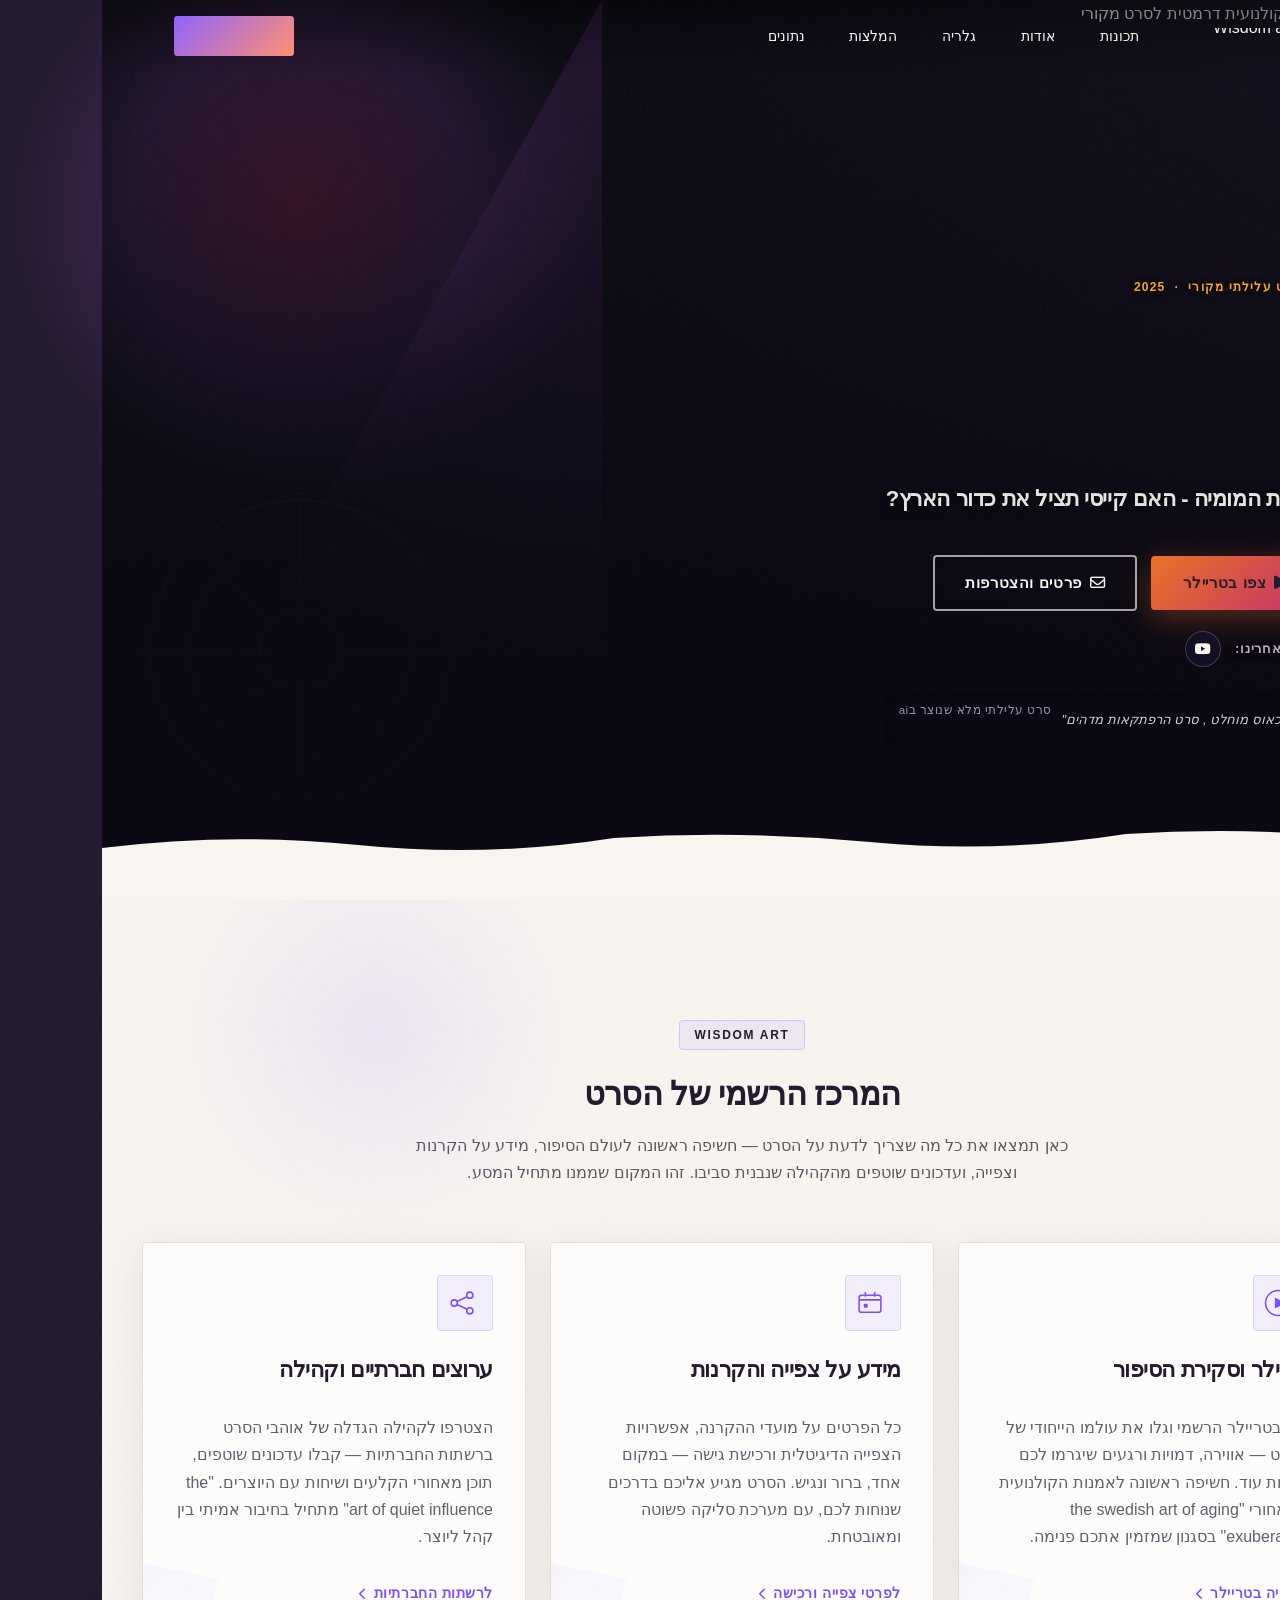
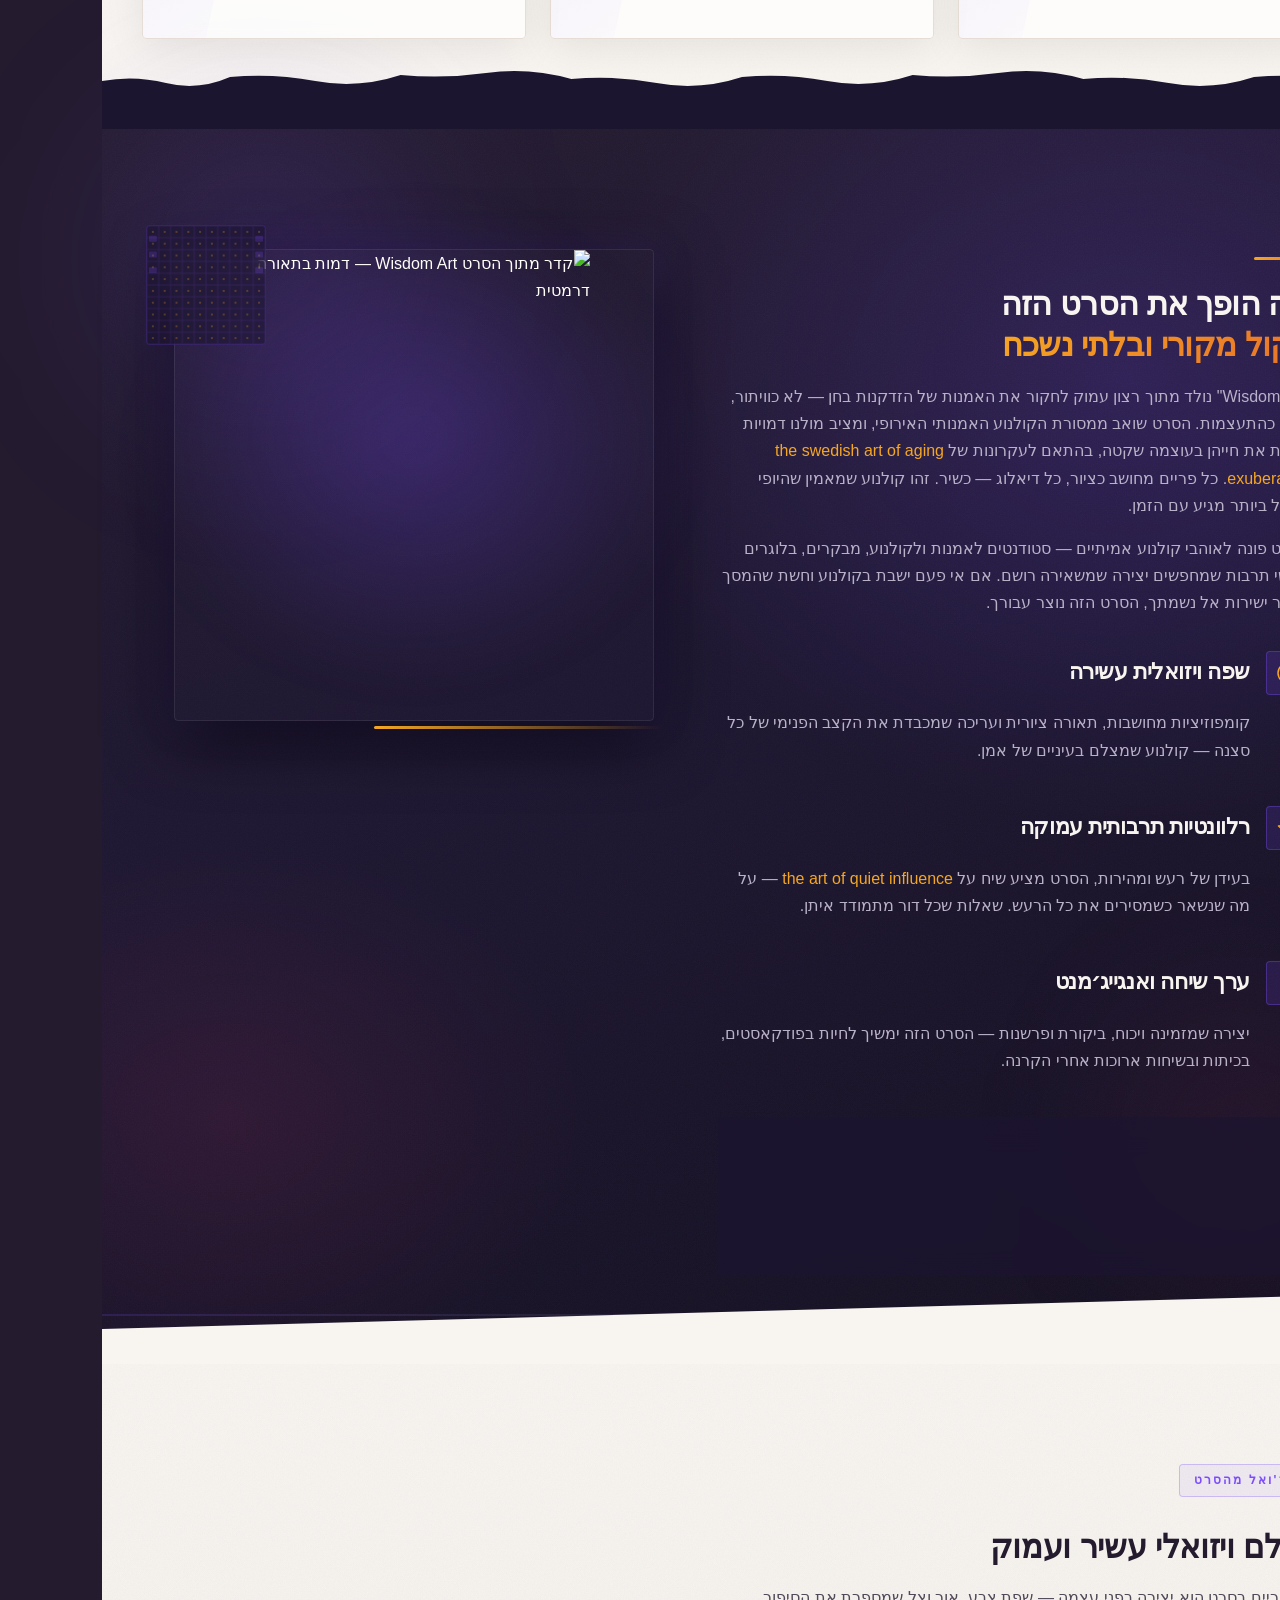
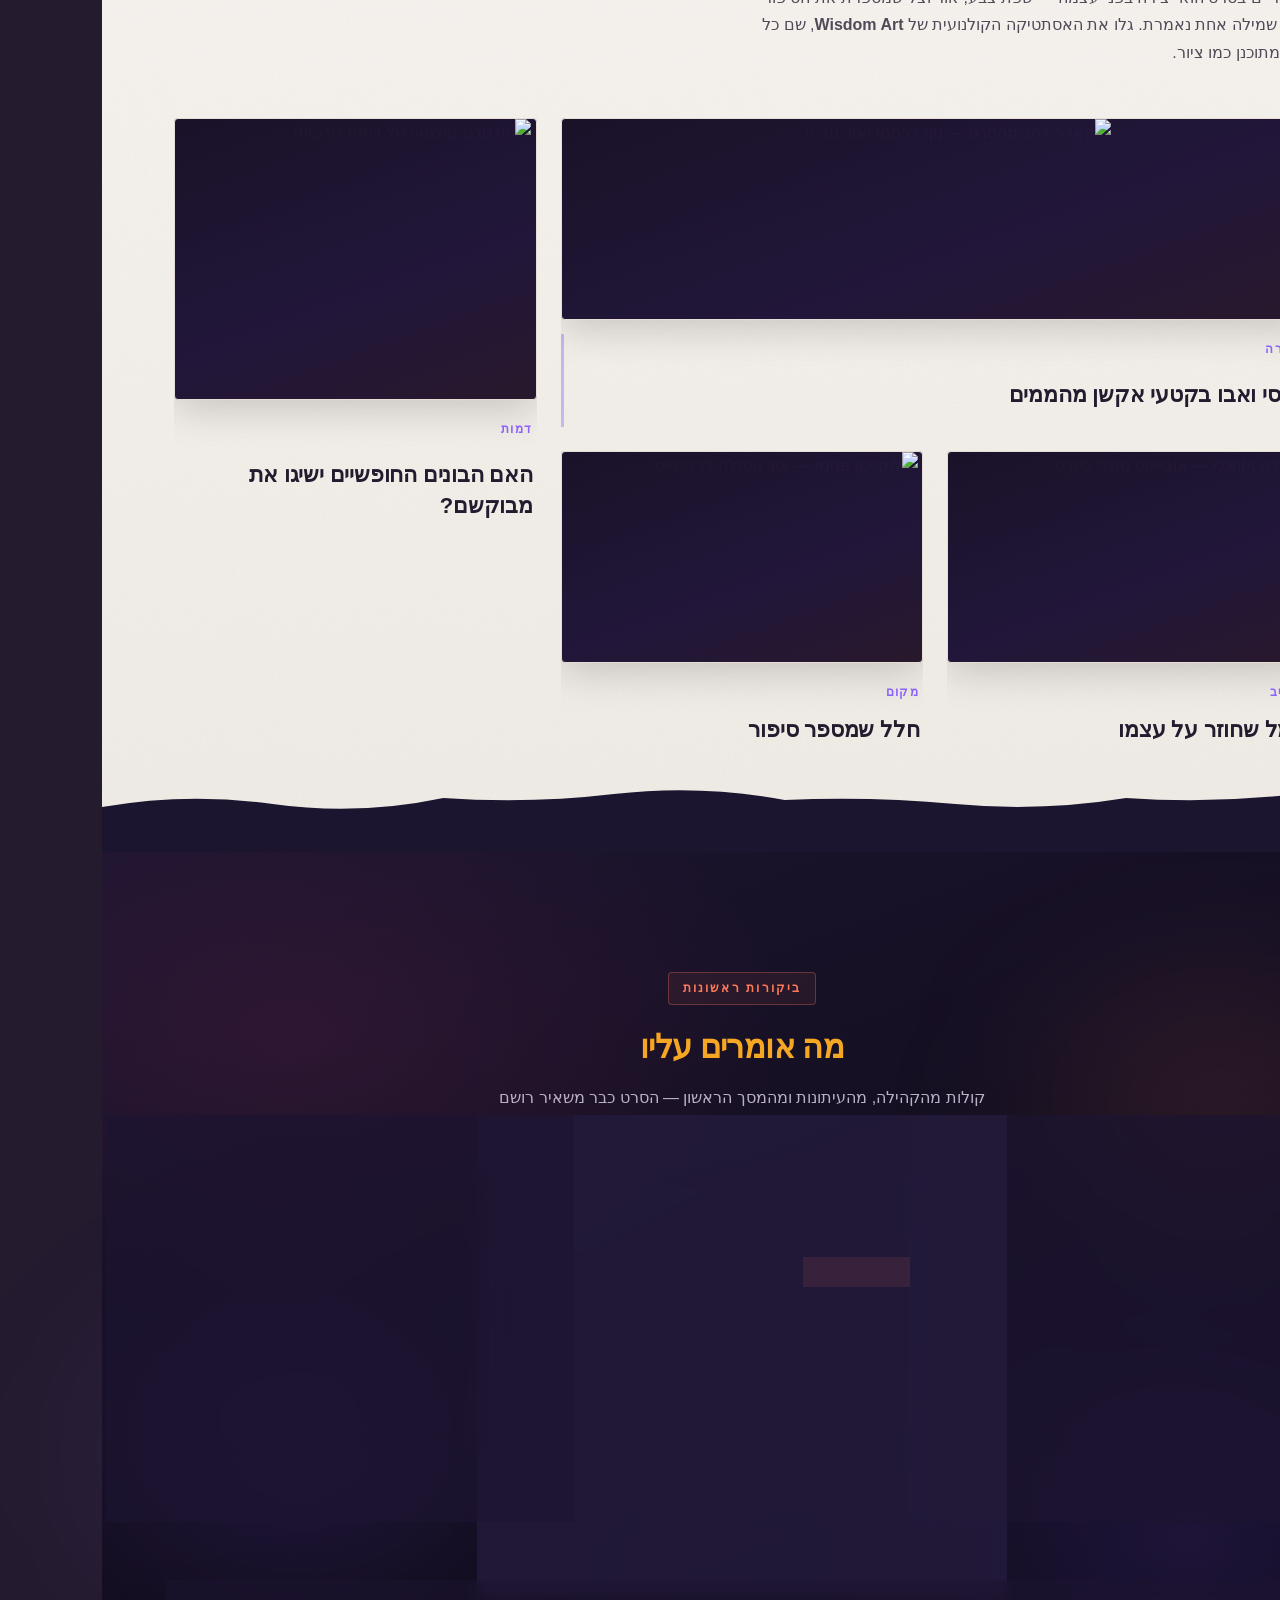
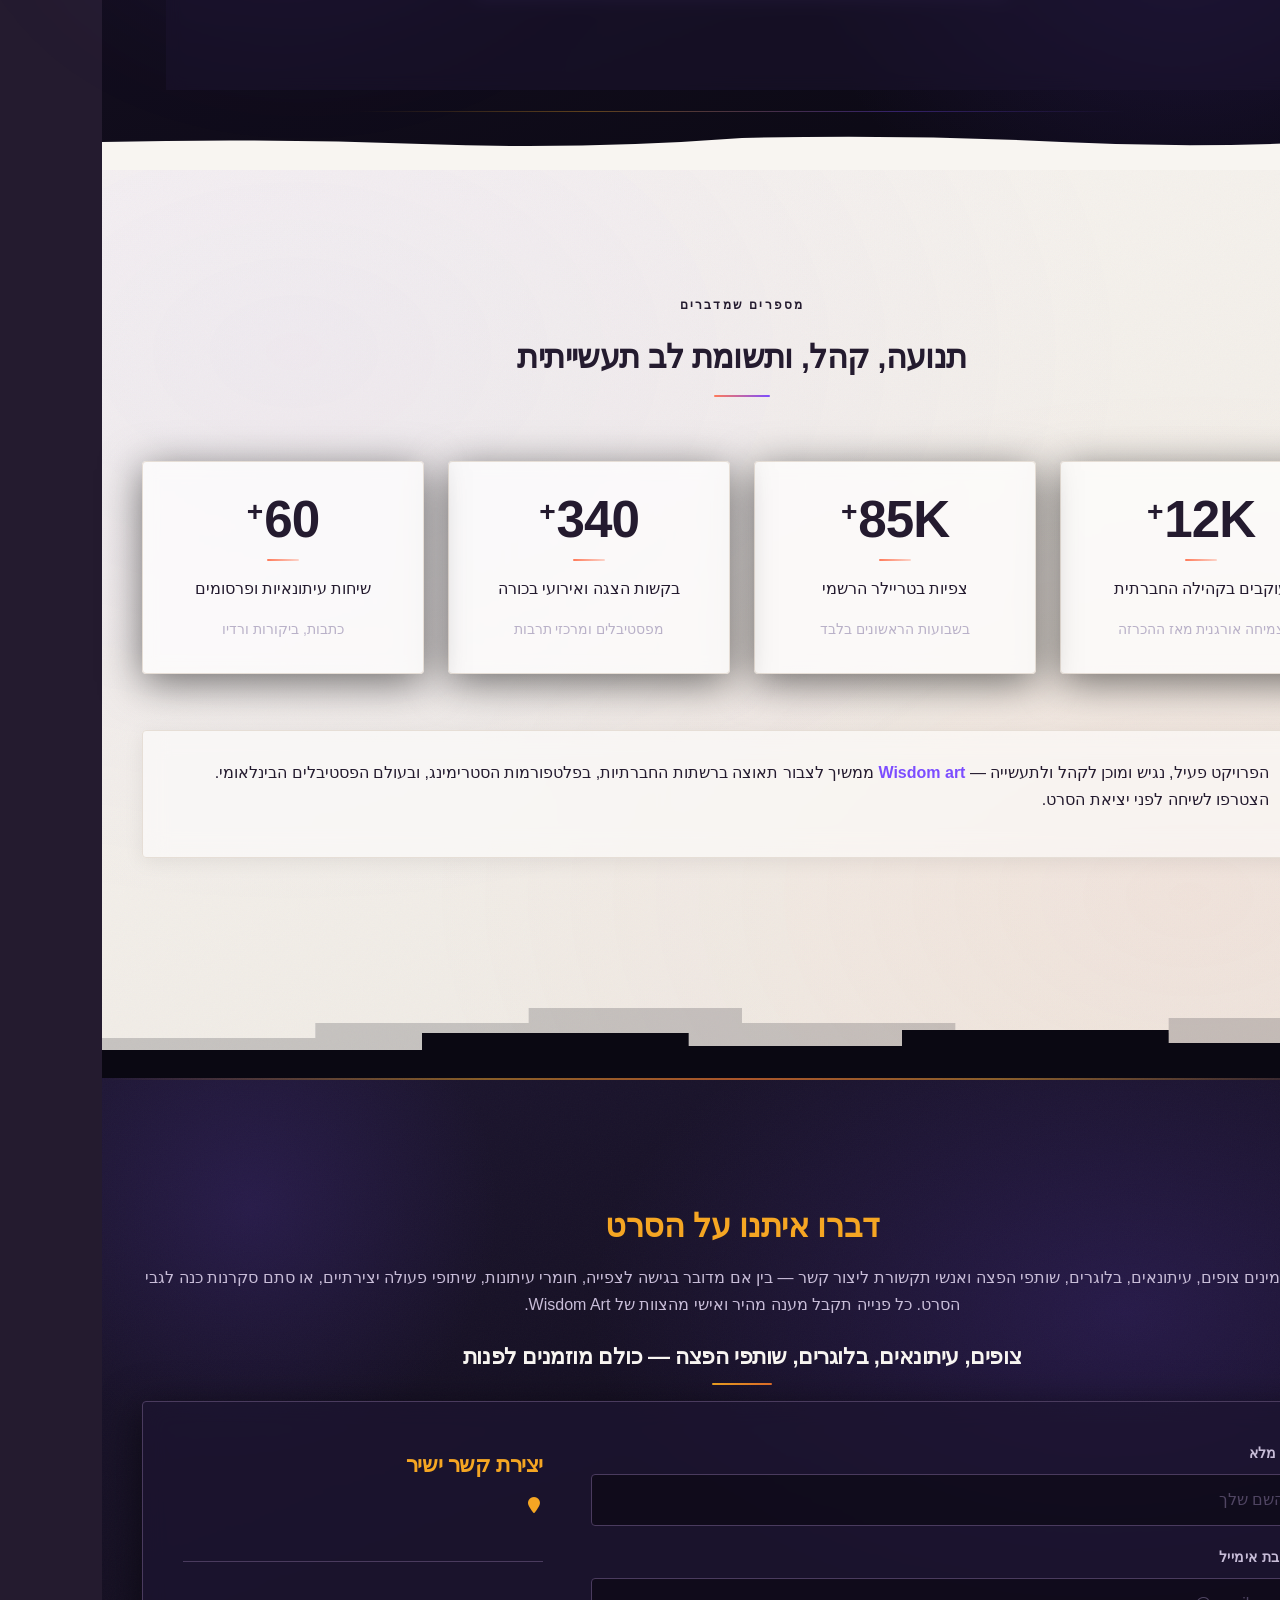
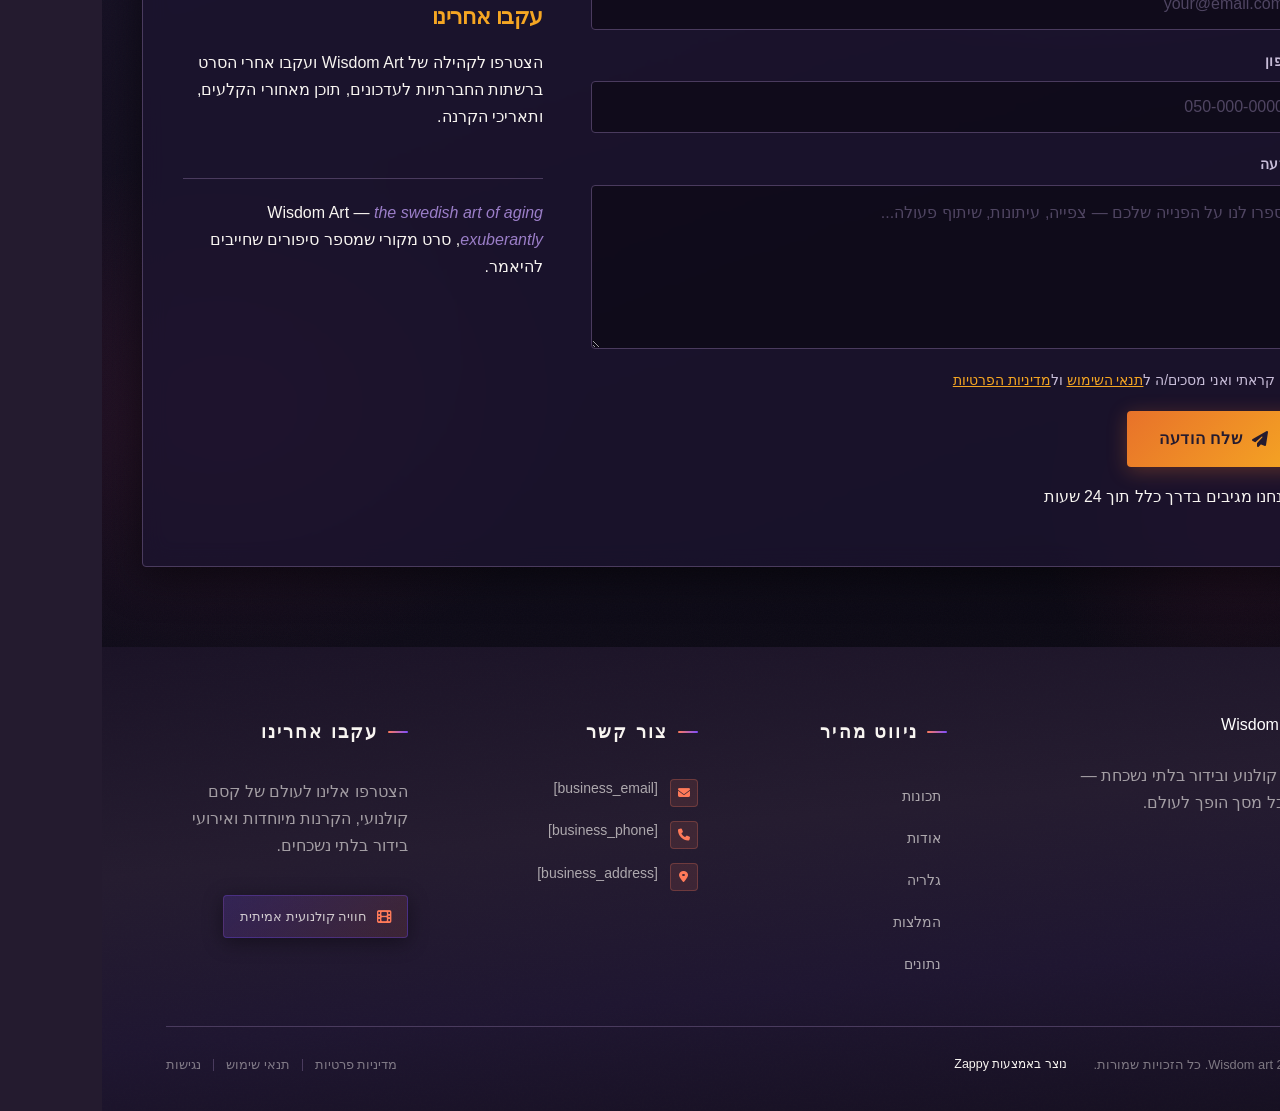
==== commit 69116af6: "Incremental sync: 1 page(s) — update_image" ====
--- a/public/index.html
+++ b/public/index.html
@@ -1 +1 @@
-<!doctype html><html dir="rtl" lang="he"><head><meta charset="UTF-8"><meta content="width=device-width,initial-scale=1" name="viewport"><meta content="index, follow" name="robots"><title>the swedish art of aging exuberantly — Wisdom art</title><meta content="A promotional and distribution website for an original film, featuring an integrated payment/checkout system for ticket sales or digital access, and links to th" name="description"><meta content="the swedish art of aging exuberantly, the art of quiet influence, daily stoic meditations, Wisdom art" name="keywords"><link href="/assets/favicon.ico" rel="icon" type="image/x-icon"><link href="/assets/favicon-16x16.png" rel="icon" type="image/png" sizes="16x16"><link href="/assets/favicon-32x32.png" rel="icon" type="image/png" sizes="32x32"><link href="/assets/favicon-48x48.png" rel="icon" type="image/png" sizes="48x48"><link href="/assets/favicon-192x192.png" rel="icon" type="image/png" sizes="192x192"><link href="/assets/favicon-512x512.png" rel="icon" type="image/png" sizes="512x512"><link href="/assets/apple-touch-icon.png" rel="apple-touch-icon"><script>!function(){"use strict";var t="d07cc7a2-bf0d-4f7b-b56a-330d4f4c0abc",e="https://api.zappy5.com/api/analytics/track",a=18e5,n=2592e6,o=!0,i=!0,r=!0;var s=function(){var e="zappy_visitor_"+t,a=null;try{if(a=localStorage.getItem(e)){var o=JSON.parse(a),i=Date.now();if(i-o.created<n)return o.lastSeen=i,localStorage.setItem(e,JSON.stringify(o)),o.id}}catch(t){console.warn("Zappy Analytics: LocalStorage not available")}var r="zv_"+Date.now()+"_"+Math.random().toString(36).substr(2,9);try{localStorage.setItem(e,JSON.stringify({id:r,created:Date.now(),lastSeen:Date.now()}))}catch(t){}return r}(),c=function(){var e="zappy_session_"+t,n=null;try{if(n=sessionStorage.getItem(e)){var o=JSON.parse(n),i=Date.now();if(i-o.timestamp<a)return o.timestamp=i,sessionStorage.setItem(e,JSON.stringify(o)),o.id}}catch(t){console.warn("Zappy Analytics: SessionStorage not available")}var r="zs_"+Date.now()+"_"+Math.random().toString(36).substr(2,9);try{sessionStorage.setItem(e,JSON.stringify({id:r,timestamp:Date.now()}))}catch(t){}return r}();function l(a,n){n=n||{};var o={website_id:t,event_type:a,page_path:window.location.pathname,referrer:document.referrer||"direct",visitor_id:s,session_id:c,metadata:n};if(navigator.sendBeacon){var i=new Blob([JSON.stringify(o)],{type:"application/json"});navigator.sendBeacon(e,i)}else fetch(e,{method:"POST",headers:{"Content-Type":"application/json"},body:JSON.stringify(o),keepalive:!0}).catch(function(t){console.warn("Zappy Analytics: Failed to track event",t)})}o&&l("pageview",{title:document.title,url:window.location.href}),i&&document.addEventListener("click",function(t){var e=t.target;if("BUTTON"===e.tagName||e.closest("button")){var a="BUTTON"===e.tagName?e:e.closest("button");l("click",{element:"button",text:a.textContent.trim().substring(0,100),id:a.id||null,class:a.className||null})}else if("A"===e.tagName||e.closest("a")){var n="A"===e.tagName?e:e.closest("a");l("navigation",{element:"link",text:n.textContent.trim().substring(0,100),href:n.href,external:n.hostname!==window.location.hostname})}},!0),r&&document.addEventListener("submit",function(t){var e=t.target;l("form_submit",{form_id:e.id||null,form_name:e.name||null,form_action:e.action||null,form_method:e.method||"GET"})},!0);var d=Date.now();window.addEventListener("beforeunload",function(){l("page_unload",{time_on_page:Math.floor((Date.now()-d)/1e3),page_path:window.location.pathname})}),window.zappyAnalytics={track:l,getVisitorId:function(){return s},getSessionId:function(){return c}}}()</script><meta content="the swedish art of aging exuberantly — Wisdom art" property="og:title"><meta content="A promotional and distribution website for an original film, featuring an integrated payment/checkout system for ticket sales or digital access, and links to th" property="og:description"><meta content="summary_large_image" name="twitter:card"><meta content="the swedish art of aging exuberantly — Wisdom art" name="twitter:title"><meta content="A promotional and distribution website for an original film, featuring an integrated payment/checkout system for ticket sales or digital access, and links to th" name="twitter:description"><meta content="website" property="og:type"><meta content="he_IL" property="og:locale"><link href="https://cdnjs.cloudflare.com/ajax/libs/font-awesome/6.4.0/css/all.min.css" rel="stylesheet"><link href="/assets/favicon.ico" rel="icon" type="image/x-icon"><link href="/assets/favicon-16x16.png" rel="icon" type="image/png" sizes="16x16"><link href="/assets/favicon-32x32.png" rel="icon" type="image/png" sizes="32x32"><link href="/assets/favicon-48x48.png" rel="icon" type="image/png" sizes="48x48"><link href="/assets/favicon-192x192.png" rel="icon" type="image/png" sizes="192x192"><link href="/assets/favicon-512x512.png" rel="icon" type="image/png" sizes="512x512"><link href="/assets/apple-touch-icon.png" rel="apple-touch-icon"><link href="https://cdn.jsdelivr.net/npm/vanilla-cookieconsent@3/dist/cookieconsent.css" rel="stylesheet"><script src="https://cdn.jsdelivr.net/npm/vanilla-cookieconsent@3/dist/cookieconsent.umd.js"></script><script src="https://cdn.jsdelivr.net/gh/mickidum/acc_toolbar/acctoolbar/acctoolbar.min.js"></script><link href="/styles.css" rel="stylesheet"><style id="zappy-dropdown-submenu-styles">#navMenu li:has(.sub-menu),.nav-menu li:has(.sub-menu),.navbar li:has(.sub-menu),nav li:has(.sub-menu){position:relative}#navMenu .sub-menu,.nav-menu .sub-menu,.navbar .sub-menu,nav .sub-menu{display:block!important;position:absolute!important;top:100%;left:0;min-width:220px;background:#fff;border-radius:8px;box-shadow:0 8px 25px rgba(0,0,0,.15);padding:8px 0;opacity:0;visibility:hidden;transform:translateY(10px);transition:all .3s ease;z-index:1000;list-style:none;pointer-events:none}#navMenu li:hover>.sub-menu,.nav-menu li:hover>.sub-menu,.navbar li:hover>.sub-menu,nav li:hover>.sub-menu{opacity:1!important;visibility:visible!important;transform:translateY(0)!important;pointer-events:auto!important}.sub-menu li{list-style:none;margin:0;padding:0}.sub-menu a{display:block!important;padding:10px 16px!important;color:var(--text-dark,#333)!important;font-weight:500;text-decoration:none;white-space:nowrap;transition:background-color .2s}.sub-menu .zappy-nav-child>a{padding-left:28px!important;font-size:.9em!important;opacity:.85!important}[dir=rtl] .sub-menu .zappy-nav-child>a,html[lang=ar] .sub-menu .zappy-nav-child>a,html[lang=he] .sub-menu .zappy-nav-child>a{padding-left:10px!important;padding-right:28px!important}.sub-menu .zappy-nav-parent>a{font-weight:600!important}.sub-menu a:hover{background-color:#f5f5f5}[dir=rtl] .nav-menu .sub-menu,[dir=rtl] .navbar .sub-menu,[dir=rtl] nav .sub-menu,html[lang=ar] .nav-menu .sub-menu,html[lang=ar] .navbar .sub-menu,html[lang=ar] nav .sub-menu,html[lang=he] .nav-menu .sub-menu,html[lang=he] .navbar .sub-menu,html[lang=he] nav .sub-menu{left:auto!important;right:0!important}.sub-menu:empty,.sub-menu:not(:has(li)):not(:has(> a)),.sub-menu:not(:has(li:not(.zappy-hidden-menu-item))):not(:has(> a)){display:none!important;opacity:0!important;visibility:hidden!important;pointer-events:none!important}li:has(.menu-group-title):hover>.sub-menu{opacity:1!important;visibility:visible!important;transform:translateY(0)!important;pointer-events:auto!important}#navMenu>li>.menu-group-title,.nav-menu>li>.menu-group-title{display:inline-block;padding:.5rem 1rem;cursor:default;user-select:none}@media (max-width:768px){#navMenu .sub-menu,.nav-menu .sub-menu,.navbar .sub-menu,nav .sub-menu{position:static!important;transform:none!important;box-shadow:none!important;background:0 0!important;max-height:0;overflow:hidden;opacity:0;visibility:hidden;transition:max-height .3s ease,opacity .3s ease;padding:0!important;border-radius:0!important}#navMenu .sub-menu.mobile-expanded,.nav-menu .sub-menu.mobile-expanded,.navbar .sub-menu.mobile-expanded{max-height:none!important;overflow-y:visible!important;opacity:1!important;visibility:visible!important;padding:8px 0 8px 16px!important}[dir=rtl] .sub-menu.mobile-expanded,html[lang=he] .sub-menu.mobile-expanded{padding:8px 16px 8px 0!important}#navMenu li:hover>.sub-menu,.nav-menu li:hover>.sub-menu,.navbar li:hover>.sub-menu,nav li:hover>.sub-menu{opacity:0;visibility:hidden;pointer-events:none}#navMenu li>.sub-menu.mobile-expanded,.nav-menu li>.sub-menu.mobile-expanded,.navbar li>.sub-menu.mobile-expanded,nav li>.sub-menu.mobile-expanded{opacity:1!important;visibility:visible!important;pointer-events:auto!important}#navMenu li:has(.sub-menu),.nav-menu li:has(.sub-menu),.navbar li:has(.sub-menu),nav li:has(.sub-menu){display:flex!important;flex-wrap:wrap!important;align-items:center!important;position:relative!important;min-height:44px!important}#navMenu li:has(.sub-menu)>a,.nav-menu li:has(.sub-menu)>a,.navbar li:has(.sub-menu)>a,nav li:has(.sub-menu)>a{flex:1!important;min-width:0!important}#navMenu li:has(.sub-menu)>.menu-group-title,.nav-menu li:has(.sub-menu)>.menu-group-title,.navbar li:has(.sub-menu)>.menu-group-title,nav li:has(.sub-menu)>.menu-group-title{flex:1!important;min-width:0!important;padding:0!important;line-height:inherit!important}#navMenu li:has(.sub-menu)>.sub-menu,.nav-menu li:has(.sub-menu)>.sub-menu,.navbar li:has(.sub-menu)>.sub-menu,nav li:has(.sub-menu)>.sub-menu{flex-basis:100%!important;width:100%!important}#navMenu li:has(.sub-menu)>a [class*=arrow],#navMenu li:has(.sub-menu)>a [class*=chevron],.nav-menu li:has(.sub-menu)>a .fa-angle-down,.nav-menu li:has(.sub-menu)>a .fa-chevron-down,.nav-menu li:has(.sub-menu)>a [class*=arrow],.nav-menu li:has(.sub-menu)>a [class*=chevron],nav li:has(.sub-menu)>a [class*=arrow],nav li:has(.sub-menu)>a [class*=chevron]{display:none!important;visibility:hidden!important}.mobile-submenu-toggle{display:flex!important;align-items:center!important;justify-content:center!important;width:44px!important;height:auto!important;background:0 0!important;border:none!important;cursor:pointer!important;color:var(--text-light)!important;position:static!important;flex-shrink:0!important;align-self:stretch!important;z-index:2!important;padding:0!important;margin:0!important}.mobile-submenu-toggle::after{content:''!important;width:0!important;height:0!important;border-left:6px solid transparent!important;border-right:6px solid transparent!important;border-top:7px solid currentColor!important;transition:transform .3s ease!important}.mobile-submenu-toggle.expanded::after{transform:rotate(180deg)!important}.sub-menu a{padding:10px 0!important;display:block!important;color:var(--text-light)!important;white-space:normal!important}.sub-menu .zappy-nav-child>a{padding-left:28px!important;font-size:.9em!important;opacity:.85!important}[dir=rtl] .sub-menu .zappy-nav-child>a,html[lang=ar] .sub-menu .zappy-nav-child>a,html[lang=he] .sub-menu .zappy-nav-child>a{padding-left:0!important;padding-right:28px!important}.sub-menu .zappy-nav-parent>a{font-weight:600!important}#navMenu.active,.nav-menu.active{max-width:100vw!important;overflow-x:hidden!important;box-sizing:border-box!important}.navbar .sub-menu li a,.zappy-products-dropdown .sub-menu a,nav.navbar .sub-menu li a{color:var(--text-light)!important}}@media (min-width:769px){.mobile-submenu-toggle{display:none!important}}</style><style id="zappy-widget-visibility">html[dir=rtl] .whatsapp-float{right:20px!important;left:auto!important}html:not([dir]) .whatsapp-float,html[dir=ltr] .whatsapp-float{left:20px!important;right:auto!important}html[dir=rtl] #mic-access-tool-general-button,html[dir=rtl] #mic-init-access-tool #mic-access-tool-general-button,html[dir=rtl] #mic-init-access-tool .mic-access-tool-general-button,html[dir=rtl] ._access-icon,html[dir=rtl] .mic-access-tool-general-button{left:20px!important;right:auto!important}html:not([dir]) #mic-access-tool-general-button,html:not([dir]) #mic-init-access-tool #mic-access-tool-general-button,html:not([dir]) #mic-init-access-tool .mic-access-tool-general-button,html:not([dir]) ._access-icon,html:not([dir]) .mic-access-tool-general-button,html[dir=ltr] #mic-access-tool-general-button,html[dir=ltr] #mic-init-access-tool #mic-access-tool-general-button,html[dir=ltr] #mic-init-access-tool .mic-access-tool-general-button,html[dir=ltr] ._access-icon,html[dir=ltr] .mic-access-tool-general-button{right:20px!important;left:auto!important}@media (max-width:768px){.whatsapp-float{display:flex!important}}@media (min-width:769px){.whatsapp-float{display:flex!important}}@media (max-width:768px){#mic-access-tool-general-button,#mic-init-access-tool #mic-access-tool-general-button,#mic-init-access-tool .mic-access-tool-general-button,._access-icon,.mic-access-tool-general-button{display:flex!important;visibility:visible!important;opacity:1!important;pointer-events:auto!important}#mic-access-tool-box.opened-mic-access-tool,#mic-init-access-tool #mic-access-tool-box.opened-mic-access-tool,.mic-access-tool-box.opened-mic-access-tool{visibility:visible!important;opacity:1!important;pointer-events:auto!important}}@media (min-width:769px){#mic-access-tool-general-button,#mic-init-access-tool #mic-access-tool-general-button,#mic-init-access-tool .mic-access-tool-general-button,._access-icon,.mic-access-tool-general-button{display:flex!important;visibility:visible!important;opacity:1!important;pointer-events:auto!important}#mic-access-tool-box.opened-mic-access-tool,#mic-init-access-tool #mic-access-tool-box.opened-mic-access-tool,.mic-access-tool-box.opened-mic-access-tool{visibility:visible!important;opacity:1!important;pointer-events:auto!important}}</style></head><body><nav class="navbar" dir="rtl"><button class="mobile-toggle" aria-label="Menu" id="mobileToggle"><svg viewBox="0 0 24 24" height="24" width="24" fill="none" class="hamburger-icon"><path d="M3 12h18M3 6h18M3 18h18" stroke="currentColor" stroke-width="2" stroke-linecap="round"></path></svg> <svg viewBox="0 0 24 24" height="24" width="24" fill="none" class="close-icon" style="display:none"><path d="M18 6L6 18M6 6l12 12" stroke="currentColor" stroke-width="2" stroke-linecap="round"></path></svg></button> <button class="phone-header-btn" aria-label="Call" data-phone="[business_phone]"><svg viewBox="0 0 24 24" height="20" width="20" fill="currentColor"><path d="M22 16.92v3a2 2 0 0 1-2.18 2 19.79 19.79 0 0 1-8.63-3.07 19.5 19.5 0 0 1-6-6 19.79 19.79 0 0 1-3.07-8.67A2 2 0 0 1 4.11 2h3a2 2 0 0 1 2 1.72 12.84 12.84 0 0 0 .7 2.81 2 2 0 0 1-.45 2.11L8.09 9.91a16 16 0 0 0 6 6l1.27-1.27a2 2 0 0 1 2.11-.45 12.84 12.84 0 0 0 2.81.7A2 2 0 0 1 22 16.92z"></path></svg></button><div class="nav-container"><div class="nav-right-group"><div class="nav-brand"><a href="/" class="logo-link"><img alt="Wisdom art" src="/assets/site-----image-1.webp" class="logo"></a></div><ul class="nav-menu" id="navMenu"><li><a href="#features">תכונות</a></li><li><a href="#about">אודות</a></li><li><a href="#gallery">גלריה</a></li><li><a href="#testimonials">המלצות</a></li><li><a href="#stats">נתונים</a></li></ul></div><div class="nav-cta-container"><a href="#contact" class="nav-cta-btn">צור קשר</a></div></div></nav><script>window.addEventListener("load",function(){const e=document.querySelector(".navbar, nav, header");if(!e)return void console.log("[Navbar] Navbar element not found");let t=document.getElementById("mobileToggle")||document.querySelector(".mobile-toggle")||document.querySelector(".hamburger")||document.querySelector(".hamburger-menu")||document.querySelector(".menu-toggle")||document.querySelector(".burger-menu")||document.querySelector('[aria-label="Menu"]')||document.querySelector('[aria-label="תפריט"]');const o=document.querySelector(".phone-header-btn"),n=window.getComputedStyle(e);let r=n.backgroundColor;if(console.log("[Navbar] Initial navbar background:",r),"transparent"===r||"rgba(0, 0, 0, 0)"===r||r.startsWith("rgba")&&r.includes(", 0)")){const e=n.backgroundImage;if(e&&"none"!==e)console.log("[Navbar] Navbar has background image/gradient, using dark text"),r="rgb(240, 240, 240)";else{const e=window.getComputedStyle(document.body).backgroundColor;console.log("[Navbar] Navbar transparent, using body background:",e),r=e}}const i=r.match(/\d+/g);if(i&&i.length>=3){const e=(.299*parseInt(i[0])+.587*parseInt(i[1])+.114*parseInt(i[2]))/255;console.log("[Navbar] Mobile button colors preserved from Claude CSS (luminance:",e.toFixed(2)+")");const n=document.createElement("style");n.id="zappy-mobile-nav-fix";document.documentElement.lang;document.documentElement.dir,n.textContent='\n        /* Hide mobile buttons on desktop, show only on mobile */\n        @media (min-width: 769px) {\n          .mobile-toggle,\n          .phone-header-btn {\n            display: none !important;\n          }\n        }\n        \n        /* Show and position mobile buttons correctly on mobile */\n        @media (max-width: 768px) {\n          .mobile-toggle,\n          .phone-header-btn {\n            position: absolute !important;\n            top: 0 !important;\n            bottom: 0 !important;\n            margin-top: auto !important;\n            margin-bottom: auto !important;\n            z-index: 1001 !important;\n            display: flex !important;\n            align-items: center !important;\n            justify-content: center !important;\n            width: 36px !important;\n            height: 36px !important;\n            border-radius: 50% !important;\n            border: none !important;\n            cursor: pointer !important;\n            padding: 6px !important;\n            background: none !important;\n            color: var(--nav-text, var(--text-light)) !important;\n            touch-action: manipulation !important;\n            -webkit-tap-highlight-color: transparent !important;\n          }\n          \n          /* LTR positioning (default): hamburger LEFT, phone RIGHT */\n          html:not([dir="rtl"]):not([lang="he"]):not([lang="ar"]) .mobile-toggle,\n          html[dir="ltr"] .mobile-toggle {\n            left: 12px !important;\n            right: auto !important;\n          }\n          html:not([dir="rtl"]):not([lang="he"]):not([lang="ar"]) .phone-header-btn,\n          html[dir="ltr"] .phone-header-btn {\n            right: 12px !important;\n            left: auto !important;\n          }\n          \n          /* RTL positioning: hamburger RIGHT, phone LEFT */\n          html[dir="rtl"] .mobile-toggle,\n          html[lang="he"] .mobile-toggle,\n          html[lang="ar"] .mobile-toggle {\n            right: 12px !important;\n            left: auto !important;\n          }\n          html[dir="rtl"] .phone-header-btn,\n          html[lang="he"] .phone-header-btn,\n          html[lang="ar"] .phone-header-btn {\n            left: 12px !important;\n            right: auto !important;\n          }\n          \n          /* CRITICAL: Ensure nav-container has min-height on mobile */\n          /* All children are positioned absolutely/fixed on mobile, so height:auto collapses to 0 */\n          .nav-container {\n            min-height: 70px !important;\n            position: relative !important;\n          }\n          \n          /* Ensure SVG icons are properly sized and inherit color */\n          .mobile-toggle svg,\n          .phone-header-btn svg {\n            width: 24px !important;\n            height: 24px !important;\n            /* Don\'t force display - let JavaScript control hamburger/close toggle */\n          }\n          \n          /* Reset nav-cta-container on mobile - remove desktop box-shadow/padding */\n          /* that creates a visible ghost box when CTA button is hidden */\n          .nav-cta-container {\n            box-shadow: none !important;\n            padding: 0 !important;\n          }\n          \n          /* Hide nav-cta-container entirely on mobile when there\'s no lang-switcher */\n          /* (only the CTA button is inside, and it\'s hidden on mobile) */\n          .nav-cta-container:not(:has(.lang-switcher)) {\n            display: none !important;\n          }\n          \n          /* CRITICAL: Prevent hero image fade gradient from bleeding over headline text */\n          /* The .image-fade-gradient has bottom: -30px (extends below parent) */\n          /* On mobile stacked layout, this overlaps the h1 text below the image */\n          .hero-image-column {\n            overflow: hidden !important;\n          }\n          .image-fade-gradient {\n            bottom: 0 !important;\n          }\n          \n          /* Hide desktop language switcher on mobile - hamburger menu handles it */\n          /* High specificity to override stored CSS */\n          .lang-switcher,\n          .nav-cta-container .lang-switcher,\n          .nav-container .lang-switcher,\n          .navbar .lang-switcher,\n          .navbar .nav-cta-container .lang-switcher {\n            display: none !important;\n          }\n        }\n      ';const r=document.getElementById("zappy-mobile-nav-fix");r&&r.remove(),document.head.appendChild(n),console.log("[Navbar] Critical CSS injected for mobile nav positioning");const a=window.innerWidth<=768;if(t){const e=t.querySelector(".hamburger-icon"),o=t.querySelector(".close-icon");e&&(e.style.setProperty("width","24px","important"),e.style.setProperty("height","24px","important"),e.style.setProperty("display","block","important")),o&&(o.style.setProperty("width","24px","important"),o.style.setProperty("height","24px","important"),o.style.setProperty("display","none","important")),a?(t.style.setProperty("position","absolute","important"),t.style.setProperty("top","0","important"),t.style.setProperty("bottom","0","important"),t.style.setProperty("margin-top","auto","important"),t.style.setProperty("margin-bottom","auto","important"),t.style.setProperty("z-index","1001","important"),t.style.removeProperty("left"),t.style.removeProperty("right"),console.log("[Navbar] Mobile toggle positioning applied (mobile viewport)")):(t.style.removeProperty("position"),t.style.removeProperty("top"),t.style.removeProperty("transform"),t.style.removeProperty("z-index"),t.style.removeProperty("left"),t.style.removeProperty("right"),console.log("[Navbar] Desktop viewport - cleared mobile toggle inline positioning"))}if(o){const e=o.querySelector("svg");e&&(e.style.width="24px",e.style.height="24px",e.setAttribute("width","24"),e.setAttribute("height","24")),a?(o.style.setProperty("position","absolute","important"),o.style.setProperty("top","0","important"),o.style.setProperty("bottom","0","important"),o.style.setProperty("margin-top","auto","important"),o.style.setProperty("margin-bottom","auto","important"),o.style.setProperty("z-index","1001","important"),o.style.removeProperty("left"),o.style.removeProperty("right"),console.log("[Navbar] Phone button positioning applied (mobile viewport)")):(o.style.removeProperty("position"),o.style.removeProperty("top"),o.style.removeProperty("transform"),o.style.removeProperty("z-index"),o.style.removeProperty("left"),o.style.removeProperty("right"),console.log("[Navbar] Desktop viewport - cleared phone button inline positioning"))}}else console.log("[Navbar] Could not parse background color:",r);t=document.getElementById("mobileToggle")||document.querySelector(".mobile-toggle")||document.querySelector(".hamburger")||document.querySelector(".hamburger-menu")||document.querySelector(".menu-toggle")||document.querySelector(".burger-menu")||document.querySelector('[aria-label="Menu"]')||document.querySelector('[aria-label="תפריט"]');const a=document.getElementById("navMenu")||document.querySelector(".nav-menu")||document.querySelector(".nav-links")||document.querySelector("nav ul:not(.submenu)");if(!t||!a)return void console.log("[Navbar] Mobile toggle or menu not found:",{toggle:!!t,menu:!!a});a.id||(a.id="navMenu"),console.log("[Navbar] Initializing mobile menu...");const l=t.cloneNode(!0);t.parentNode.replaceChild(l,t);var s=0;function p(e){var t=Date.now();t-s<300||(s=t,function(e){e.preventDefault(),e.stopPropagation();const t=l.querySelector(".hamburger-icon"),o=l.querySelector(".close-icon");a.classList.contains("active")?(a.classList.remove("active"),t&&t.style.setProperty("display","block","important"),o&&o.style.setProperty("display","none","important"),document.body.style.overflow="",console.log("[Navbar] Menu closed")):(a.classList.add("active"),t&&t.style.setProperty("display","none","important"),o&&o.style.setProperty("display","block","important"),document.body.style.overflow="hidden",console.log("[Navbar] Menu opened"))}(e))}l.addEventListener("click",p),l.addEventListener("touchend",p),a.querySelectorAll("a").forEach(function(e){e.addEventListener("click",function(){if("#"===this.getAttribute("href"))return;const e=l.querySelector(".hamburger-icon"),t=l.querySelector(".close-icon");a.classList.remove("active"),e&&e.style.setProperty("display","block","important"),t&&t.style.setProperty("display","none","important"),document.body.style.overflow="",console.log("[Navbar] Menu closed (link clicked)")})});var c=a.querySelectorAll(".dropdown-toggle");c.forEach(function(e){e.addEventListener("click",function(e){e.preventDefault(),e.stopPropagation();var t=this.closest(".nav-dropdown");t&&(t.parentNode.querySelectorAll(".nav-dropdown.open").forEach(function(e){e!==t&&e.classList.remove("open")}),t.classList.toggle("open"),console.log("[Navbar] Dropdown toggled:",t.classList.contains("open")?"open":"closed"))})}),document.addEventListener("click",function(e){e.target.closest(".nav-dropdown")||document.querySelectorAll(".nav-dropdown.open").forEach(function(e){e.classList.remove("open")})}),console.log("[Navbar] Dropdown handlers initialized for "+c.length+" dropdowns"),o&&o.addEventListener("click",function(){const e=document.querySelectorAll('a[href^="tel:"]'),t=e.length>0?e[0].getAttribute("href").replace("tel:",""):"[business_phone]";window.location.href="tel:"+t,console.log("[Navbar] Phone button clicked")}),console.log("[Navbar] Mobile menu initialized successfully")})</script><main><section class="index-hero-section" data-band-index="0" data-layout-spec="בית-hero" dir="rtl" id="index-hero-section" data-hero-type="fullscreen-scrim"><div class="index-hero-bg-wrapper"><img alt="תמונת רקע קולנועית דרמטית לסרט מקורי" src="/assets/site-index-hero-image-1.webp" data-context="A dramatic cinematic film still for an original Israeli art film — a lone figure silhouetted against a vast, moody landscape bathed in deep violet and amber dusk light, with visible film grain texture, high contrast, and a painterly atmospheric quality evoking a contemporary art-house cinema experience" data-element-id="img-1778433034698-svf4bhlzn" data-element-type="image" data-placeholder="index-hero-image-1" height="700" width="1200" class="index-hero-bg-img" data-hero-background="true" data-hero-bg="true"></div><div class="index-hero-orb" aria-hidden="true"></div><svg viewBox="0 0 500 700" xmlns="http://www.w3.org/2000/svg" aria-hidden="true" data-no-icon-edit="true" preserveAspectRatio="none" class="index-hero-beam"><defs><radialGradient cx="100%" cy="0%" id="beamGrad" r="100%"><stop offset="0%" stop-color="#9B4DB8" stop-opacity="0.18"></stop><stop offset="100%" stop-color="#9B4DB8" stop-opacity="0"></stop></radialGradient></defs><polygon fill="url(#beamGrad)" points="500,0 500,0 0,700 500,700"></polygon></svg> <svg viewBox="0 0 320 320" xmlns="http://www.w3.org/2000/svg" aria-hidden="true" data-no-icon-edit="true" class="index-hero-reel"><circle cx="160" cy="160" r="150" stroke="#F5A623" stroke-width="2" fill="none" opacity="0.07"></circle><circle cx="160" cy="160" r="110" stroke="#F5A623" stroke-width="1.5" fill="none" opacity="0.06"></circle><circle cx="160" cy="160" r="40" stroke="#F5A623" stroke-width="2" fill="none" opacity="0.07"></circle><line stroke="#F5A623" stroke-width="1.5" x1="160" x2="160" y1="10" y2="130" opacity="0.06"></line><line stroke="#F5A623" stroke-width="1.5" x1="160" x2="160" y1="190" y2="310" opacity="0.06"></line><line stroke="#F5A623" stroke-width="1.5" x1="10" x2="130" y1="160" y2="160" opacity="0.06"></line><line stroke="#F5A623" stroke-width="1.5" x1="190" x2="310" y1="160" y2="160" opacity="0.06"></line><line stroke="#F5A623" stroke-width="1.5" x1="54" x2="130" y1="54" y2="130" opacity="0.06"></line><line stroke="#F5A623" stroke-width="1.5" x1="190" x2="266" y1="190" y2="266" opacity="0.06"></line><line stroke="#F5A623" stroke-width="1.5" x1="266" x2="190" y1="54" y2="130" opacity="0.06"></line><line stroke="#F5A623" stroke-width="1.5" x1="130" x2="54" y1="190" y2="266" opacity="0.06"></line><circle cx="160" cy="10" r="7" stroke="#F5A623" stroke-width="1.5" fill="none" opacity="0.07"></circle><circle cx="310" cy="160" r="7" stroke="#F5A623" stroke-width="1.5" fill="none" opacity="0.07"></circle><circle cx="160" cy="310" r="7" stroke="#F5A623" stroke-width="1.5" fill="none" opacity="0.07"></circle><circle cx="10" cy="160" r="7" stroke="#F5A623" stroke-width="1.5" fill="none" opacity="0.07"></circle></svg><div class="index-hero-grain" aria-hidden="true"></div><div class="index-hero-scrim" aria-hidden="true"></div><div class="index-hero-content"><div class="index-hero-inner"><div class="index-hero-micro-label"><span class="index-hero-dot"></span> <span>סרט עלילתי מקורי &nbsp;·&nbsp; 2025</span></div><h1 class="index-hero-h1"><font color="#241b2f"><span style="-webkit-text-fill-color:rgba(0, 0, 0, 0)">נקמת המומיהנ</span></font></h1><h3 class="index-hero-h3" style="text-align:center">נקמת המומיה - האם קייסי תציל את כדור הארץ?</h3><div class="index-hero-ctas"><a href="#trailer" class="index-hero-btn-primary" data-element-id="btn-1778433034694-vpkdt8h4v" data-element-type="button" data-native-element="true" style="color:rgb(36, 27, 47) !important"><i class="fa-solid fa-play"></i> <span style="color:rgb(36, 27, 47) !important">צפו בטריילר</span> </a><a href="#contact" class="index-hero-btn-secondary" data-element-id="btn-1778433034694-pf6wvb1i1" data-element-type="button" data-native-element="true"><i class="fa-envelope fa-regular"></i> <span>פרטים והצטרפות</span></a></div><div class="index-hero-social"><span class="index-hero-social-label">עקבו אחרינו:</span> <a href="https://youtube.com" class="index-hero-social-link" target="_blank" aria-label="יוטיוב" rel="noopener"><i class="fa-brands fa-youtube" data-element-id="icon-1778433034697-f1ry2ai2r" data-element-type="icon" data-icon-type="fontawesome"></i></a></div><div class="index-hero-quote"><i class="fa-solid fa-quote-right index-hero-quote-icon" style="cursor:pointer"></i> <span>כאוס מוחלט , סרט הרפתקאות מדהים"</span> <span class="index-hero-quote-source">סרט עלילתי מלא שנוצר בai<br><br></span></div></div></div><div class="index-hero-divider-wrapper"><svg viewBox="0 0 1200 90" xmlns="http://www.w3.org/2000/svg" aria-hidden="true" data-no-icon-edit="true" preserveAspectRatio="none"><defs><linearGradient id="burnGrad" x1="0" x2="0" y1="0" y2="1"><stop offset="0%" stop-color="#F8F5F1" stop-opacity="0"></stop><stop offset="100%" stop-color="#F8F5F1" stop-opacity="1"></stop></linearGradient></defs><path d="M0,90 L0,38 Q120,22 240,35 T480,28 Q600,20 720,32 T960,24 Q1080,16 1200,30 L1200,90 Z" fill="var(--bg-light)"></path><path d="M0,90 L0,55 Q200,48 400,58 T800,50 Q1000,44 1200,54 L1200,90 Z" fill="var(--bg-light)" opacity="0.6"></path></svg></div></section><section class="index-features-section" data-band-index="1" data-layout-spec="בית-features" dir="rtl" id="features"><div class="index-features-texture" aria-hidden="true"></div><div class="index-features-glow" aria-hidden="true"></div><div class="index-features-container"><div class="index-features-intro"><span class="index-features-label">Wisdom Art</span><h2 class="index-features-title">המרכז הרשמי של הסרט</h2><p class="index-features-subtitle">כאן תמצאו את כל מה שצריך לדעת על הסרט — חשיפה ראשונה לעולם הסיפור, מידע על הקרנות וצפייה, ועדכונים שוטפים מהקהילה שנבנית סביבו. זהו המקום שממנו מתחיל המסע.</p></div><div class="index-features-grid"><article class="index-features-card"><div class="index-features-card-backplate" aria-hidden="true"></div><div class="index-features-card-icon-wrap"><svg viewBox="0 0 36 36" xmlns="http://www.w3.org/2000/svg" aria-hidden="true" height="36" width="36" fill="none" data-element-type="icon" data-icon-type="svg"><circle cx="18" cy="18" r="16" stroke="currentColor" stroke-width="2"></circle><polygon fill="currentColor" points="14,11 28,18 14,25"></polygon></svg></div><div class="index-features-card-body"><h3 class="index-features-card-title">טריילר וסקירת הסיפור</h3><p class="index-features-card-text">צפו בטריילר הרשמי וגלו את עולמו הייחודי של הסרט — אווירה, דמויות ורגעים שיגרמו לכם לרצות עוד. חשיפה ראשונה לאמנות הקולנועית שמאחורי "the swedish art of aging exuberantly" בסגנון שמזמין אתכם פנימה.</p><a href="#trailer" class="index-features-card-cta">לצפייה בטריילר <i class="fa-solid fa-chevron-left" aria-hidden="true"></i></a></div></article><article class="index-features-card"><div class="index-features-card-backplate" aria-hidden="true"></div><div class="index-features-card-icon-wrap"><svg viewBox="0 0 36 36" xmlns="http://www.w3.org/2000/svg" aria-hidden="true" height="36" width="36" fill="none" data-element-type="icon" data-icon-type="svg"><rect height="22" width="28" x="4" y="8" rx="3" stroke="currentColor" stroke-width="2"></rect><line stroke="currentColor" stroke-width="2" x1="4" x2="32" y1="14" y2="14"></line><line stroke="currentColor" stroke-width="2" x1="12" x2="12" y1="4" y2="10"></line><line stroke="currentColor" stroke-width="2" x1="24" x2="24" y1="4" y2="10"></line><rect height="5" width="5" fill="currentColor" x="10" y="19" rx="1"></rect></svg></div><div class="index-features-card-body"><h3 class="index-features-card-title">מידע על צפייה והקרנות</h3><p class="index-features-card-text">כל הפרטים על מועדי ההקרנה, אפשרויות הצפייה הדיגיטלית ורכישת גישה — במקום אחד, ברור ונגיש. הסרט מגיע אליכם בדרכים שנוחות לכם, עם מערכת סליקה פשוטה ומאובטחת.</p><a href="#tickets" class="index-features-card-cta">לפרטי צפייה ורכישה <i class="fa-solid fa-chevron-left" aria-hidden="true"></i></a></div></article><article class="index-features-card"><div class="index-features-card-backplate" aria-hidden="true"></div><div class="index-features-card-icon-wrap"><svg viewBox="0 0 36 36" xmlns="http://www.w3.org/2000/svg" aria-hidden="true" height="36" width="36" fill="none" data-element-type="icon" data-icon-type="svg"><circle cx="28" cy="8" r="4" stroke="currentColor" stroke-width="2"></circle><circle cx="8" cy="18" r="4" stroke="currentColor" stroke-width="2"></circle><circle cx="28" cy="28" r="4" stroke="currentColor" stroke-width="2"></circle><line stroke="currentColor" stroke-width="2" x1="24.5" x2="11.5" y1="10" y2="16"></line><line stroke="currentColor" stroke-width="2" x1="11.5" x2="24.5" y1="20" y2="26"></line></svg></div><div class="index-features-card-body"><h3 class="index-features-card-title">ערוצים חברתיים וקהילה</h3><p class="index-features-card-text">הצטרפו לקהילה הגדלה של אוהבי הסרט ברשתות החברתיות — קבלו עדכונים שוטפים, תוכן מאחורי הקלעים ושיחות עם היוצרים. "the art of quiet influence" מתחיל בחיבור אמיתי בין קהל ליוצר.</p><a href="#social" class="index-features-card-cta">לרשתות החברתיות <i class="fa-solid fa-chevron-left" aria-hidden="true"></i></a></div></article></div></div><div class="index-features-divider-wrapper"><svg viewBox="0 0 1200 90" xmlns="http://www.w3.org/2000/svg" aria-hidden="true" data-no-icon-edit="true" preserveAspectRatio="none"><path d="M0,90 L0,42 Q30,36 60,44 T120,38 Q160,34 200,42 T280,36 Q320,40 360,34 T440,40 Q480,36 520,44 T600,38 Q640,34 680,42 T760,36 Q800,40 840,34 T920,40 Q960,36 1000,44 T1080,38 Q1120,34 1160,42 L1200,40 L1200,90 Z" fill="#1C1530"></path></svg></div></section><section class="index-about-section" data-band-index="2" data-layout-spec="בית-about" dir="rtl" id="index-about-section"><div class="index-about-grain" aria-hidden="true"></div><div class="index-about-blob index-about-blob--1" aria-hidden="true"></div><div class="index-about-blob index-about-blob--2" aria-hidden="true"></div><div class="index-about-container"><div class="index-about-content"><div class="index-about-accent-line" aria-hidden="true"></div><h2 class="index-about-heading">מה הופך את הסרט הזה<br><span class="index-about-heading-highlight" style="color:rgb(36, 27, 47) !important">לקול מקורי ובלתי נשכח</span></h2><p class="index-about-para">"Wisdom Art" נולד מתוך רצון עמוק לחקור את האמנות של הזדקנות בחן — לא כוויתור, אלא כהתעצמות. הסרט שואב ממסורת הקולנוע האמנותי האירופי, ומציב מולנו דמויות שחיות את חייהן בעוצמה שקטה, בהתאם לעקרונות של <em>the swedish art of aging exuberantly</em>. כל פריים מחושב כציור, כל דיאלוג — כשיר. זהו קולנוע שמאמין שהיופי הגדול ביותר מגיע עם הזמן.</p><p class="index-about-para">הסרט פונה לאוהבי קולנוע אמיתיים — סטודנטים לאמנות ולקולנוע, מבקרים, בלוגרים ואנשי תרבות שמחפשים יצירה שמשאירה רושם. אם אי פעם ישבת בקולנוע וחשת שהמסך מדבר ישירות אל נשמתך, הסרט הזה נוצר עבורך.</p><ul class="index-about-bullets"><li class="index-about-bullet" data-grid-item-index="0"><div class="index-about-bullet-icon" aria-hidden="true"><svg viewBox="0 0 22 22" xmlns="http://www.w3.org/2000/svg" height="22" width="22" fill="none" data-element-type="icon" data-icon-type="svg"><circle cx="11" cy="11" r="10" stroke="currentColor" stroke-width="1.5"></circle><path d="M7 11 L10 14 L15 8" stroke="currentColor" stroke-width="1.8" stroke-linecap="round" stroke-linejoin="round"></path></svg></div><div class="index-about-bullet-content"><h3 class="index-about-bullet-title">שפה ויזואלית עשירה</h3><p class="index-about-bullet-text">קומפוזיציות מחושבות, תאורה ציורית ועריכה שמכבדת את הקצב הפנימי של כל סצנה — קולנוע שמצלם בעיניים של אמן.</p></div></li><li class="index-about-bullet" data-grid-item-index="1"><div class="index-about-bullet-icon" aria-hidden="true"><svg viewBox="0 0 22 22" xmlns="http://www.w3.org/2000/svg" height="22" width="22" fill="none" data-element-type="icon" data-icon-type="svg"><path d="M11 2 L13.5 8.5 L20.5 9 L15.5 13.5 L17 20.5 L11 17 L5 20.5 L6.5 13.5 L1.5 9 L8.5 8.5 Z" stroke="currentColor" stroke-width="1.5" stroke-linejoin="round"></path></svg></div><div class="index-about-bullet-content"><h3 class="index-about-bullet-title">רלוונטיות תרבותית עמוקה</h3><p class="index-about-bullet-text">בעידן של רעש ומהירות, הסרט מציע שיח על <em>the art of quiet influence</em> — על מה שנשאר כשמסירים את כל הרעש. שאלות שכל דור מתמודד איתן.</p></div></li><li class="index-about-bullet" data-grid-item-index="2"><div class="index-about-bullet-icon" aria-hidden="true"><svg viewBox="0 0 22 22" xmlns="http://www.w3.org/2000/svg" height="22" width="22" fill="none" data-element-type="icon" data-icon-type="svg"><path d="M4 6 Q11 3 18 6 L18 16 Q11 19 4 16 Z" stroke="currentColor" stroke-width="1.5" stroke-linejoin="round"></path><path d="M11 3 L11 19" stroke="currentColor" stroke-width="1" stroke-dasharray="2 2"></path></svg></div><div class="index-about-bullet-content"><h3 class="index-about-bullet-title">ערך שיחה ואנגייג׳מנט</h3><p class="index-about-bullet-text">יצירה שמזמינה ויכוח, ביקורת ופרשנות — הסרט הזה ימשיך לחיות בפודקאסטים, בכיתות ובשיחות ארוכות אחרי הקרנה.</p></div></li></ul><blockquote class="index-about-quote"><span class="index-about-quote-mark" aria-hidden="true">"</span><p>כשיצרתי את Wisdom Art, לא חיפשתי לספר סיפור — חיפשתי ליצור חוויה שנשארת עם הצופה הרבה אחרי שהמסך כבה.</p><cite class="index-about-quote-cite">— היוצר, Wisdom Art</cite></blockquote></div><div class="index-about-image-col"><div class="index-about-texture-tile" aria-hidden="true"><svg viewBox="0 0 120 120" xmlns="http://www.w3.org/2000/svg" aria-hidden="true" data-no-icon-edit="true" height="120" width="120"><defs><pattern height="12" id="about-grid" patternUnits="userSpaceOnUse" width="12"><rect height="12" width="12" fill="none" stroke="rgba(124,77,255,0.3)" stroke-width="0.5"></rect><circle cx="6" cy="6" r="1" fill="rgba(245,166,35,0.4)"></circle></pattern></defs><rect height="120" width="120" fill="url(#about-grid)"></rect><rect height="6" width="8" fill="rgba(124,77,255,0.25)" x="2" y="10" rx="1"></rect><rect height="6" width="8" fill="rgba(124,77,255,0.25)" x="2" y="26" rx="1"></rect><rect height="6" width="8" fill="rgba(124,77,255,0.25)" x="2" y="42" rx="1"></rect><rect height="6" width="8" fill="rgba(124,77,255,0.25)" x="110" y="10" rx="1"></rect><rect height="6" width="8" fill="rgba(124,77,255,0.25)" x="110" y="26" rx="1"></rect><rect height="6" width="8" fill="rgba(124,77,255,0.25)" x="110" y="42" rx="1"></rect></svg></div><div class="index-about-image-wrapper"><div class="index-about-image-mask"><div data-element-id="img-1778433034699-nqpcoejfq" data-element-type="image" data-zappy-wrapper-margins-applied="true" data-zappy-zoom-clip="true" data-zappy-zoom-wrapper="true" data-zappy-zoom-wrapper-align="center" data-zappy-zoom-wrapper-height="470px" data-zappy-zoom-wrapper-width="351px" data-zappy-zoom-wrapper-width-mode="px" style="position:relative !important;overflow:hidden !important;width:351px !important;max-width:100% !important;margin-left:auto !important;margin-right:auto !important;height:470px !important;display:block !important"><img alt="קדר מתוך הסרט Wisdom Art — דמות בתאורה דרמטית" src="/assets/site-index-service-image-1-1778433349610-s8qsh2.webp?v=1778433351730" data-context="A cinematic still from an art-house film: a solitary figure standing in dramatic chiaroscuro lighting, deep shadows and warm amber highlights, evoking introspection and emotional depth. The composition is vertical/portrait, shot in a theatrical interior with textured walls, film grain visible, moody and contemplative atmosphere, deep purple and amber color grading, high contrast, artistic cinematography." data-element-id="img-1778433034699-nqpcoejfq" data-element-type="image" data-placeholder="index-about-image-1" height="700" width="520" data-zappy-object-position="50% 33%" data-zappy-original-height="470" data-zappy-original-width="351" data-zappy-zoom="1" style="object-position:50% 33% !important;display:block;object-fit:cover;margin:0px !important;left:0% !important;top:-0.0113981% !important;width:100% !important;height:100.019% !important;max-width:none !important;max-height:none !important"></div></div><div class="index-about-image-glow" aria-hidden="true"></div><div class="index-about-image-accent-border" aria-hidden="true"></div></div></div></div><div class="index-about-divider-wrapper"><svg viewBox="0 0 1200 90" xmlns="http://www.w3.org/2000/svg" aria-hidden="true" data-no-icon-edit="true" preserveAspectRatio="none"><defs><linearGradient id="about-divider-grad" x1="0" x2="1" y1="0" y2="0"><stop offset="0%" stop-color="#7C4DFF" stop-opacity="0.18"></stop><stop offset="50%" stop-color="#B9B1C8" stop-opacity="0.08"></stop><stop offset="100%" stop-color="#241B2F" stop-opacity="0"></stop></linearGradient></defs><rect height="2" width="1200" fill="url(#about-divider-grad)" x="0" y="40"></rect><path d="M0,90 L0,55 L1200,20 L1200,90 Z" fill="var(--bg-light)"></path></svg></div></section><section class="index-gallery-section" data-band-index="3" data-layout-spec="בית-gallery" dir="rtl" id="gallery"><div class="gallery-grain-overlay" aria-hidden="true"></div><div class="gallery-container"><div class="gallery-intro"><p class="zappy-editable"><span class="gallery-eyebrow">ויז'ואל מהסרט</span></p><h2 class="gallery-title">עולם ויזואלי עשיר ועמוק</h2><p class="gallery-subtitle">כל פריים בסרט הוא יצירה בפני עצמה — שפת צבע, אור וצל שמספרת את הסיפור לפני שמילה אחת נאמרת. גלו את האסתטיקה הקולנועית של <em>Wisdom Art</em>, שם כל רגע מתוכנן כמו ציור.</p></div><div class="gallery-grid" data-zappy-grid-align="start"><figure class="gallery-tile tile-landscape" data-grid-item-index="0" style="overflow:hidden !important"><div class="tile-image-wrap"><div data-element-id="img-1778433034699-l6l4k58va" data-element-type="image" data-zappy-wrapper-margins-applied="true" data-zappy-zoom-clip="true" data-zappy-zoom-wrapper="true" data-zappy-zoom-wrapper-align="center" data-zappy-zoom-wrapper-height="200px" data-zappy-zoom-wrapper-width="351px" data-zappy-zoom-wrapper-width-mode="px" style="position:relative !important;overflow:hidden !important;width:351px !important;max-width:100% !important;margin-left:auto !important;margin-right:auto !important;height:200px !important;display:block !important"><img alt="קאדר רחב מהסרט — נוף דרמטי ואור טבעי" src="/assets/site-index-service-image-1-1778433465780-su72pw.webp?v=1778433468517" data-context="Cinematic wide-angle film still from an art film, dramatic natural lighting, two characters in a vast landscape or architectural space, moody color grading with deep shadows and warm highlights, film grain texture, atmospheric and contemplative mood" data-element-id="img-1778433034699-l6l4k58va" data-element-type="image" data-placeholder="index-gallery-image-1" height="480" width="800" data-zappy-object-position="50% 50%" data-zappy-original-height="200" data-zappy-original-width="350.5777893066406" data-zappy-zoom="1" style="object-position:50% 50% !important;width:100% !important;height:100% !important;object-fit:cover !important;max-width:none !important;display:block !important;margin:0px !important;left:0% !important;top:0% !important;max-height:none !important"></div><div class="tile-hover-overlay" aria-hidden="true"></div></div><figcaption class="tile-caption"><p><span class="caption-label">אווירה</span></p><h3 class="caption-title">קייסי ואבו בקטעי אקשן מהממים</h3></figcaption></figure><figure class="gallery-tile tile-portrait" data-grid-item-index="1" style="overflow:hidden !important"><div class="tile-image-wrap"><div data-element-id="img-1778433034699-fc7a2h0pz" data-element-type="image" data-zappy-wrapper-margins-applied="true" data-zappy-zoom-clip="true" data-zappy-zoom-wrapper="true" data-zappy-zoom-wrapper-align="center" data-zappy-zoom-wrapper-height="280px" data-zappy-zoom-wrapper-width="351px" data-zappy-zoom-wrapper-width-mode="px" style="position:relative !important;overflow:hidden !important;width:351px !important;max-width:100% !important;margin-left:auto !important;margin-right:auto !important;height:280px !important;display:block !important"><img alt="פורטרט קולנועי של דמות מרכזית" src="/assets/site-index-service-image-2-1778433507077-ccdmwc.webp?v=1778433509172" data-context="Cinematic vertical portrait still from an art film, close-up of a character face with dramatic chiaroscuro lighting, deep purple and amber tones, intense emotional expression, high contrast film photography aesthetic, shallow depth of field" data-element-id="img-1778433034699-fc7a2h0pz" data-element-type="image" data-placeholder="index-gallery-image-2" height="620" width="420" data-zappy-object-position="50% 50%" data-zappy-original-height="280" data-zappy-original-width="350.5777893066406" data-zappy-zoom="1" style="object-position:50% 50% !important;width:100% !important;height:100% !important;object-fit:cover !important;max-width:none !important;display:block !important;margin:0px !important;left:0% !important;top:0% !important;max-height:none !important"></div><div class="tile-hover-overlay" aria-hidden="true"></div></div><figcaption class="tile-caption"><p><span class="caption-label">דמות</span></p><h3 class="caption-title">האם הבונים החופשיים ישיגו את מבוקשם?</h3></figcaption></figure><figure class="gallery-tile tile-medium tile-medium-1" data-grid-item-index="2" style="overflow:hidden !important"><div class="tile-image-wrap"><div data-element-id="img-1778433034699-m47mhl6u0" data-element-type="image" data-zappy-wrapper-margins-applied="true" data-zappy-zoom-clip="true" data-zappy-zoom-wrapper="true" data-zappy-zoom-wrapper-align="center" data-zappy-zoom-wrapper-height="210px" data-zappy-zoom-wrapper-width="351px" data-zappy-zoom-wrapper-width-mode="px" style="position:relative !important;overflow:hidden !important;width:351px !important;max-width:100% !important;margin-left:auto !important;margin-right:auto !important;height:210px !important;display:block !important"><img alt="פרט ויזואלי — אובייקט סמלי בסרט" src="/assets/site-index-service-image-3-1778433607563-krzjz5.webp?v=1778433609835" data-context="Cinematic film still detail shot, hands holding an object or a symbolic prop with beautiful bokeh background, warm amber and deep purple color palette, film grain, artistic composition suggesting mystery or memory" data-element-id="img-1778433034699-m47mhl6u0" data-element-type="image" data-placeholder="index-gallery-image-3" height="320" width="520" data-zappy-object-position="50% 33%" data-zappy-original-height="210.34445190429688" data-zappy-original-width="350.5777893066406" data-zappy-zoom="1" style="object-position:50% 33% !important;width:100% !important;height:100% !important;object-fit:cover !important;max-width:none !important;display:block !important;margin:0px !important;left:0% !important;top:0% !important;max-height:none !important"></div><div class="tile-hover-overlay" aria-hidden="true"></div></div><figcaption class="tile-caption"><span class="caption-label">מוטיב</span><h3 class="caption-title">סמל שחוזר על עצמו</h3></figcaption></figure><figure class="gallery-tile tile-medium tile-medium-2" data-grid-item-index="3"><div class="tile-image-wrap"><img alt="לוקיישן פנימי — אור ואפלה דרמטיים" src="/assets/site-index-gallery-image-4.webp" data-context="Cinematic film still of an interior location, a dimly lit room with strong directional light from a single window, creating dramatic shadows, vintage or contemporary art-house aesthetic, deep tones of midnight blue and warm gold, storytelling through environment" data-element-id="img-1778433034699-t0g581e58" data-element-type="image" data-placeholder="index-gallery-image-4" height="320" width="520"><div class="tile-hover-overlay" aria-hidden="true"></div></div><figcaption class="tile-caption"><span class="caption-label">מקום</span><h3 class="caption-title">חלל שמספר סיפור</h3></figcaption></figure></div></div><div class="gallery-divider-wrapper"><svg viewBox="0 0 1200 90" xmlns="http://www.w3.org/2000/svg" aria-hidden="true" data-no-icon-edit="true" preserveAspectRatio="none"><path d="M0,90 L0,45 Q80,30 160,42 T320,36 Q400,42 480,32 T640,38 Q720,34 800,42 T960,36 Q1040,42 1120,32 T1200,40 L1200,90 Z" fill="#1C1530"></path></svg></div></section><section class="index-testimonials-section" data-band-index="4" data-layout-spec="בית-testimonials" dir="rtl" id="testimonials"><div class="its-grain" aria-hidden="true"></div><div class="its-glow its-glow--coral" aria-hidden="true"></div><div class="its-glow its-glow--violet" aria-hidden="true"></div><div class="its-container"><div class="its-header"><span class="its-eyebrow">ביקורות ראשונות</span><h2 class="its-title">מה אומרים עליו</h2><p class="its-subtitle">קולות מהקהילה, מהעיתונות ומהמסך הראשון — הסרט כבר משאיר רושם</p></div><div class="its-grid"><article class="its-card its-card--side"><div class="its-card-glow its-card-glow--coral" aria-hidden="true"></div><div class="its-quote-mark" aria-hidden="true"><svg viewBox="0 0 64 48" xmlns="http://www.w3.org/2000/svg" aria-hidden="true" data-no-icon-edit="true" height="48" width="64" fill="none"><text fill="rgba(124,77,255,0.18)" font-family="Georgia, serif" font-size="72" x="0" y="44">“</text></svg></div><blockquote class="its-quote"><p>"יצירה נועזת ומרגשת. הסרט מצליח לתפוס רגש אנושי עמוק בכל פריים — בדיוק מה שהקולנוע הישראלי צריך עכשיו."</p></blockquote><footer class="its-author"><div class="its-author-avatar"><span>א</span></div><div class="its-author-info"><strong class="its-author-name">אסף לוי</strong> <span class="its-author-role">מבקר קולנוע — מגזין "מסך"</span></div></footer><div class="its-card-accent" aria-hidden="true"></div></article><article class="its-card its-card--featured"><div class="its-card-glow its-card-glow--violet" aria-hidden="true"></div><div class="its-quote-mark" aria-hidden="true"><svg viewBox="0 0 80 60" xmlns="http://www.w3.org/2000/svg" aria-hidden="true" data-no-icon-edit="true" height="60" width="80" fill="none"><text fill="rgba(255,122,89,0.15)" font-family="Georgia, serif" font-size="90" x="0" y="56">“</text></svg></div><div class="its-featured-badge">ביקורת נבחרת</div><blockquote class="its-quote its-quote--large"><p>"Wisdom Art מגיש חוויה קולנועית שקשה לשכוח. כל פרט — מהתאורה ועד לדיאלוג — משרת ויזיה אמנותית ברורה ואמיצה. זהו הסרט שדיברנו עליו."</p></blockquote><footer class="its-author"><div class="its-author-avatar its-author-avatar--accent"><span>מ</span></div><div class="its-author-info"><strong class="its-author-name">מיכל שרון</strong> <span class="its-author-role">עורכת ראשית — פורטל "סינמה IL"</span></div></footer><div class="its-stars" aria-label="דירוג 5 כוכבים"><span aria-hidden="true">★★★★★</span></div><div class="its-card-accent its-card-accent--featured" aria-hidden="true"></div></article><article class="its-card its-card--side"><div class="its-card-glow its-card-glow--coral" aria-hidden="true"></div><div class="its-quote-mark" aria-hidden="true"><svg viewBox="0 0 64 48" xmlns="http://www.w3.org/2000/svg" aria-hidden="true" data-no-icon-edit="true" height="48" width="64" fill="none"><text fill="rgba(124,77,255,0.18)" font-family="Georgia, serif" font-size="72" x="0" y="44">“</text></svg></div><blockquote class="its-quote"><p>"ראיתי את הסרט בהקרנה מוקדמת ויצאתי עם תחושה שנגעתי במשהו אמיתי. האומץ שבסיפור הזה הוא נדיר — בעיקר בקולנוע המסחרי של היום."</p></blockquote><footer class="its-author"><div class="its-author-avatar"><span>ד</span></div><div class="its-author-info"><strong class="its-author-name">דנה קורן</strong> <span class="its-author-role">בלוגרית קולנוע — "פריים בפריים"</span></div></footer><div class="its-card-accent" aria-hidden="true"></div></article></div><div class="its-trust-row" role="list"><div class="its-trust-item" role="listitem"><span class="its-trust-dot" aria-hidden="true"></span> <span>הקרנת בכורה — פסטיבל תל אביב לקולנוע עצמאי</span></div><div class="its-trust-sep" aria-hidden="true"></div><div class="its-trust-item" role="listitem"><span class="its-trust-dot" aria-hidden="true"></span> <span>סיקור בעיתונות — מגזין "מסך" ו"סינמה IL"</span></div><div class="its-trust-sep" aria-hidden="true"></div><div class="its-trust-item" role="listitem"><span class="its-trust-dot" aria-hidden="true"></span> <span>בחירת קהל — הקרנות מוקדמות, 2024</span></div><div class="its-trust-sep" aria-hidden="true"></div><div class="its-trust-item" role="listitem"><span class="its-trust-dot" aria-hidden="true"></span> <span>המלצת קהילה — פורומי קולנוע ישראלי</span></div></div></div><div class="its-divider-wrapper"><div class="its-beam-line" aria-hidden="true"></div><svg viewBox="0 0 1200 60" xmlns="http://www.w3.org/2000/svg" aria-hidden="true" data-no-icon-edit="true" preserveAspectRatio="none" class="its-divider-svg"><path d="M0,60 L0,32 Q150,28 300,34 T600,28 Q750,24 900,32 T1200,28 L1200,60 Z" fill="#F8F5F1"></path></svg></div></section><section class="index-stats-section" data-band-index="5" data-layout-spec="בית-stats" dir="rtl"><div class="index-stats-container"><div class="index-stats-header"><span class="index-stats-eyebrow">מספרים שמדברים</span><h2 class="index-stats-title">תנועה, קהל, ותשומת לב תעשייתית</h2><div class="index-stats-accent-rule"></div></div><div class="index-stats-grid"><article class="index-stats-card"><div class="index-stats-card-inner"><span class="index-stats-number">12K<span class="index-stats-plus">+</span></span><div class="index-stats-divider-line"></div><p class="index-stats-label">עוקבים בקהילה החברתית</p><small class="index-stats-sub">צמיחה אורגנית מאז ההכרזה</small></div></article><article class="index-stats-card"><div class="index-stats-card-inner"><span class="index-stats-number">85K<span class="index-stats-plus">+</span></span><div class="index-stats-divider-line"></div><p class="index-stats-label">צפיות בטריילר הרשמי</p><small class="index-stats-sub">בשבועות הראשונים בלבד</small></div></article><article class="index-stats-card"><div class="index-stats-card-inner"><span class="index-stats-number">340<span class="index-stats-plus">+</span></span><div class="index-stats-divider-line"></div><p class="index-stats-label">בקשות הצגה ואירועי בכורה</p><small class="index-stats-sub">מפסטיבלים ומרכזי תרבות</small></div></article><article class="index-stats-card"><div class="index-stats-card-inner"><span class="index-stats-number">60<span class="index-stats-plus">+</span></span><div class="index-stats-divider-line"></div><p class="index-stats-label">שיחות עיתונאיות ופרסומים</p><small class="index-stats-sub">כתבות, ביקורות ורדיו</small></div></article></div><div class="index-stats-trust-strip"><div class="index-stats-trust-inner"><i class="fa-solid fa-circle-check index-stats-trust-icon"></i><p class="index-stats-trust-text">הפרויקט פעיל, נגיש ומוכן לקהל ולתעשייה — <strong>Wisdom art</strong> ממשיך לצבור תאוצה ברשתות החברתיות, בפלטפורמות הסטרימינג, ובעולם הפסטיבלים הבינלאומי. הצטרפו לשיחה לפני יציאת הסרט.</p></div></div></div><div class="index-stats-divider-wrapper" aria-hidden="true"><svg viewBox="0 0 1200 100" xmlns="http://www.w3.org/2000/svg" aria-hidden="true" data-no-icon-edit="true" preserveAspectRatio="none"><path d="M0,100 L0,60 L200,60 L200,45 L400,45 L400,30 L600,30 L600,45 L800,45 L800,55 L1000,55 L1000,40 L1200,40 L1200,100 Z" fill="#0A0812" opacity="0.18"></path><path d="M0,100 L0,72 L300,72 L300,55 L550,55 L550,68 L750,68 L750,52 L1000,52 L1000,65 L1200,65 L1200,100 Z" fill="#0A0812"></path><defs><linearGradient id="statsGradFill" x1="0" x2="1" y1="0" y2="0"><stop offset="0%" stop-color="#FF7A59"></stop><stop offset="100%" stop-color="#241B2F"></stop></linearGradient></defs></svg></div></section><section class="index-contact-section" data-band-index="6" data-layout-spec="בית-contact" dir="rtl" id="contact"><div class="contact-bg-orb contact-bg-orb--1" aria-hidden="true"></div><div class="contact-bg-orb contact-bg-orb--2" aria-hidden="true"></div><div class="contact-grain-overlay" aria-hidden="true"></div><div class="contact-rim-line" aria-hidden="true"></div><div class="contact-container"><header class="contact-header"><h2 class="contact-title">דברו איתנו על הסרט</h2><p class="contact-intro">אנחנו מזמינים צופים, עיתונאים, בלוגרים, שותפי הפצה ואנשי תקשורת ליצור קשר — בין אם מדובר בגישה לצפייה, חומרי עיתונות, שיתופי פעולה יצירתיים, או סתם סקרנות כנה לגבי הסרט. כל פנייה תקבל מענה מהיר ואישי מהצוות של Wisdom Art.</p><h3 class="contact-subtitle">צופים, עיתונאים, בלוגרים, שותפי הפצה — כולם מוזמנים לפנות</h3></header><div class="contact-island"><form action="#" class="contact-form contact-form--styled" method="post" novalidate=""><div class="contact-form-field"><label class="contact-form-label" for="contact-name">שם מלא</label> <input class="contact-form-input" name="name" type="text" id="contact-name" placeholder="השם שלך" required=""></div><div class="contact-form-field"><label class="contact-form-label" for="contact-email">כתובת אימייל</label> <input class="contact-form-input" name="email" type="email" id="contact-email" placeholder="your@email.com" required=""></div><div class="contact-form-field"><label class="contact-form-label" for="contact-phone">טלפון</label> <input class="contact-form-input" name="phone" type="tel" id="contact-phone" placeholder="050-000-0000"></div><div class="contact-form-field"><label class="contact-form-label" for="contact-message">הודעה</label> <textarea class="contact-form-input contact-form-textarea" id="contact-message" name="message" placeholder="ספרו לנו על הפנייה שלכם — צפייה, עיתונות, שיתוף פעולה..." required="" rows="5"></textarea></div><div class="privacy-consent"><label class="privacy-consent-label"><input class="privacy-consent-checkbox" name="privacy_consent" type="checkbox" required=""> <span>קראתי ואני מסכים/ה ל<a href="/terms" target="_blank">תנאי השימוש</a> ול<a href="/privacy" target="_blank">מדיניות הפרטיות</a></span></label></div><button class="contact-submit-btn" type="submit"><i class="fa fa-paper-plane" aria-hidden="true"></i> שלח הודעה</button><p class="contact-response-note"><i class="fa fa-clock-o" aria-hidden="true"></i> אנחנו מגיבים בדרך כלל תוך 24 שעות</p></form><aside class="contact-aside"><div class="contact-direct-block"><h3 class="contact-aside-title">יצירת קשר ישיר</h3><ul class="contact-direct-list"><li class="contact-direct-item"><i class="fa fa-map-marker" aria-hidden="true"></i></li></ul></div><div class="contact-social-block"><h3 class="contact-aside-title">עקבו אחרינו</h3><p class="contact-social-desc">הצטרפו לקהילה של Wisdom Art ועקבו אחרי הסרט ברשתות החברתיות לעדכונים, תוכן מאחורי הקלעים, ותאריכי הקרנה.</p><div class="contact-social-links"></div></div><div class="contact-keyword-note"><p>Wisdom Art — <em>the swedish art of aging exuberantly</em>, סרט מקורי שמספר סיפורים שחייבים להיאמר.</p></div></aside></div></div></section></main><footer class="site-footer"><div class="footer-grain"></div><div class="footer-inner"><div class="footer-top"><div class="footer-col footer-col--brand"><div class="footer-logo-wrap"><img alt="Wisdom art" src="/assets/wisdom-art-logo.webp" class="logo"></div><p class="footer-tagline">חוויית קולנוע ובידור בלתי נשכחת — שבה כל מסך הופך לעולם.</p><div class="footer-social"></div></div><div class="footer-col footer-col--links"><h4 class="footer-heading"><span class="footer-heading-line"></span>ניווט מהיר</h4><ul class="footer-nav"><li><a href="#features">תכונות</a></li><li><a href="#about">אודות</a></li><li><a href="#gallery">גלריה</a></li><li><a href="#testimonials">המלצות</a></li><li><a href="#stats">נתונים</a></li></ul></div><div class="footer-col footer-col--contact"><h4 class="footer-heading"><span class="footer-heading-line"></span>צור קשר</h4><ul class="footer-contact"><li><span class="contact-icon"><i class="fas fa-envelope"></i></span><span class="contact-text"><a href="mailto:[business_email]">[business_email]</a></span></li><li><span class="contact-icon"><i class="fas fa-phone"></i></span><span class="contact-text"><a href="tel:[business_phone]">[business_phone]</a></span></li><li><a href="/"><span class="contact-icon"><i class="fas fa-map-marker-alt"></i></span><span class="contact-text">[business_address]</span></a></li></ul></div><div class="footer-col footer-col--extra"><h4 class="footer-heading"><span class="footer-heading-line"></span>עקבו אחרינו</h4><p class="footer-follow-text">הצטרפו אלינו לעולם של קסם קולנועי, הקרנות מיוחדות ואירועי בידור בלתי נשכחים.</p><div class="footer-badge"><i class="fas fa-film"></i><span>חוויה קולנועית אמיתית</span></div></div></div><div class="footer-bottom"><div class="footer-bottom-left"><span class="footer-copy">© 2026 Wisdom art. כל הזכויות שמורות.</span><a href="https://zappy5.com" class="zappy-attribution" target="_blank">נוצר באמצעות Zappy</a></div><div class="footer-bottom-right"><nav class="footer-legal"><a href="/privacy">מדיניות פרטיות</a><span class="footer-legal-sep"></span><a href="/terms">תנאי שימוש</a><span class="footer-legal-sep"></span><a href="/accessibility">נגישות</a></nav></div></div></div></footer><div data-integration="accessibility:toolbar"></div><script src="/script.js"></script><script id="zappy-mobile-submenu-script">!function(){function e(){if(window.innerWidth>768)return document.querySelectorAll(".mobile-submenu-toggle").forEach(function(e){e.remove()}),void document.querySelectorAll(".sub-menu.mobile-expanded").forEach(function(e){e.classList.remove("mobile-expanded")});document.querySelectorAll(".nav-menu li:has(.sub-menu), nav li:has(.sub-menu), .navbar li:has(.sub-menu), #navMenu li:has(.sub-menu)").forEach(function(e){if(!e.querySelector(".mobile-submenu-toggle")){var t=e.querySelector(".sub-menu"),n=e.querySelector(":scope > a");if(t&&n){var o=document.createElement("button");o.className="mobile-submenu-toggle",o.setAttribute("aria-label","Toggle submenu"),o.setAttribute("type","button"),n.insertAdjacentElement("afterend",o),o.addEventListener("click",function(e){e.preventDefault(),e.stopPropagation(),document.querySelectorAll(".sub-menu.mobile-expanded").forEach(function(e){if(e!==t){e.classList.remove("mobile-expanded");var n=e.parentElement.querySelector(".mobile-submenu-toggle");n&&n.classList.remove("expanded")}}),t.classList.toggle("mobile-expanded"),o.classList.toggle("expanded")})}}})}var t;"loading"===document.readyState?document.addEventListener("DOMContentLoaded",e):e(),window.addEventListener("resize",function(){clearTimeout(t),t=setTimeout(e,250)});var n=new MutationObserver(function(t){t.forEach(function(t){if("attributes"===t.type){var n=t.target;n.classList&&(n.classList.contains("active")||n.classList.contains("open"))&&setTimeout(e,100)}})});setTimeout(function(){document.querySelectorAll(".mobile-menu, .nav-menu, #navMenu, nav").forEach(function(e){n.observe(e,{attributes:!0,attributeFilter:["class","style"]})})},500)}()</script><script id="zappy-navbar-scroll-effect">!function(){var e=document.querySelector("nav.navbar,.navbar:not(.zappy-catalog-menu)"),t=document.querySelector(".zappy-catalog-menu,#zappy-catalog-menu");if(e){var r="rgba(248,245,241,0.85)",o=getComputedStyle(document.documentElement),a=o.getPropertyValue("--text-dark").trim()||"#1a1a1a",s=(o.getPropertyValue("--text-light").trim(),a);e.style.transition="background 0.3s ease,backdrop-filter 0.3s ease,-webkit-backdrop-filter 0.3s ease,box-shadow 0.3s ease",t&&(t.style.transition="background 0.3s ease,backdrop-filter 0.3s ease,-webkit-backdrop-filter 0.3s ease");var n="a,.navbar-brand,.navbar-brand a,.dropdown-toggle,.mobile-toggle,.phone-header-btn,.mobile-hamburger-btn,.mobile-close-btn,.mobile-submenu-toggle,.nav-link",l=["cart-link","login-link","nav-search-toggle","search-toggle"];window.addEventListener("scroll",f,{passive:!0}),window.addEventListener("resize",f,{passive:!0}),f();var i=document.querySelector('section[class*="hero"],[data-hero-type],main>section:first-child'),d=!1;if(i){var p=getComputedStyle(i),c=p.backgroundImage;if(c&&"none"!==c)if(-1!==c.indexOf("url(")){var b=p.backgroundColor.match(/\d+/g);d=!(b&&b.length>=3)||h(parseInt(b[0]),parseInt(b[1]),parseInt(b[2]))<.4}else if(-1!==c.indexOf("gradient")){var y=c.match(/rgba?\(\s*(\d+)\s*,\s*(\d+)\s*,\s*(\d+)/g);if(y&&y.length>0){for(var g=0,m=0;m<y.length;m++){var u=y[m].match(/\d+/g);g+=h(parseInt(u[0]),parseInt(u[1]),parseInt(u[2]))}d=g/y.length<.4}else d=!0}else d=!0;else{var k=p.backgroundColor.match(/\d+/g);k&&k.length>=3&&(d=h(parseInt(k[0]),parseInt(k[1]),parseInt(k[2]))<.4)}}d||(window.removeEventListener("scroll",f),window.removeEventListener("resize",f),e.classList.add("scrolled"),window.innerWidth>768&&(e.style.setProperty("--frosted-text",s),e.style.setProperty("background-image","none","important"),e.style.setProperty("background-color",r,"important"),e.style.backdropFilter="blur(12px)",e.style.webkitBackdropFilter="blur(12px)",e.style.boxShadow="0 2px 16px rgba(0,0,0,0.12)",w(e,s)),t&&(t.classList.add("scrolled"),window.innerWidth>768&&(t.style.setProperty("background",r,"important"),t.style.setProperty("backdrop-filter","blur(12px)","important"),t.style.setProperty("-webkit-backdrop-filter","blur(12px)","important"),w(t,s))),window._zappyNavNoDarkHero=!0)}function w(e,t){for(var r=e.querySelectorAll(n),o=0;o<r.length;o++){var a=!1;(r[o].closest(".sub-menu")||r[o].closest(".dropdown-menu"))&&(a=!0);for(var s=0;s<l.length;s++)if(r[o].classList.contains(l[s])){a=!0;break}a||r[o].style.setProperty("color",t,"important")}}function v(e){for(var t=e.querySelectorAll(n),r=0;r<t.length;r++)t[r].closest(".sub-menu")||t[r].closest(".dropdown-menu")||t[r].style.removeProperty("color")}function f(){if(!window._zappyNavNoDarkHero){if(window.innerWidth<=768)return e.classList.remove("scrolled"),v(e),void(t&&(t.classList.remove("scrolled"),v(t)));(window.scrollY||window.pageYOffset)>60?(e.classList.add("scrolled"),e.style.setProperty("background-color",r,"important"),e.style.setProperty("background-image","none","important"),e.style.setProperty("--frosted-text",s),e.style.backdropFilter="blur(12px)",e.style.webkitBackdropFilter="blur(12px)",e.style.boxShadow="0 2px 16px rgba(0,0,0,0.12)",w(e,s),t&&(t.classList.add("scrolled"),t.style.setProperty("background",r,"important"),t.style.setProperty("backdrop-filter","blur(12px)","important"),t.style.setProperty("-webkit-backdrop-filter","blur(12px)","important"),w(t,s))):(e.classList.remove("scrolled"),e.style.setProperty("background-color","transparent","important"),e.style.removeProperty("background-image"),e.style.removeProperty("--frosted-text"),e.style.backdropFilter="none",e.style.webkitBackdropFilter="none",e.style.boxShadow="none",v(e),t&&(t.classList.remove("scrolled"),t.style.setProperty("background","transparent","important"),t.style.setProperty("backdrop-filter","none","important"),t.style.setProperty("-webkit-backdrop-filter","none","important"),v(t)))}}function h(e,t,r){return t/=255,r/=255,.2126*(e=(e/=255)<=.03928?e/12.92:Math.pow((e+.055)/1.055,2.4))+.7152*(t=t<=.03928?t/12.92:Math.pow((t+.055)/1.055,2.4))+.0722*(r=r<=.03928?r/12.92:Math.pow((r+.055)/1.055,2.4))}}()</script><script>!function(){var t=!1;function e(t){var e=t.querySelector("img");if(e&&("true"===e.getAttribute("data-hero-bg")||"true"===e.getAttribute("data-hero-background")))return!0;var r=(t.style.position||"").replace(/\s*!important\s*/g,"").trim(),o=(t.style.width||"").replace(/\s*!important\s*/g,"").trim(),a=(t.style.height||"").replace(/\s*!important\s*/g,"").trim();return"absolute"===r&&"100%"===o&&"100%"===a}function r(){t||(t=!0,document.querySelectorAll('[data-zappy-zoom-wrapper="true"]').forEach(function(t){if(!e(t)){var r=t.style.getPropertyValue("width"),o=parseFloat(t.getAttribute("data-zappy-zoom-wrapper-width"))||0,a=parseFloat(t.getAttribute("data-zappy-zoom-wrapper-height"))||0;if(r||o>0&&a>0){t._zappyDesktop||(t._zappyDesktop={wStyle:t.getAttribute("style")});var p=t.querySelector("img");if(p){p._zappyDesktop||(p._zappyDesktop={src:p.getAttribute("src"),style:p.getAttribute("style")});var i,s,y,n,l=p.getAttribute("data-zappy-mobile-zoom"),m=parseFloat(l),c=p.getAttribute("data-zappy-mobile-src"),d=p.getAttribute("data-zappy-mobile-object-position"),u=t.parentElement?((t.parentElement.style.overflow||"")+(window.getComputedStyle(t.parentElement).overflow||"")).trim():"",h=-1!==u.indexOf("hidden")||-1!==u.indexOf("clip");if(h||t.style.setProperty("width","100%","important"),t.style.setProperty("max-width","100%","important"),c&&(p.src=c),o>0&&a>0){var b=isFinite(m)&&m>0?m:parseFloat(p.getAttribute("data-zappy-zoom"))||1,g=d||p.getAttribute("data-zappy-object-position")||p.style.objectPosition||"50% 50%";t.style.setProperty("overflow","hidden","important"),t.style.setProperty("position","relative","important"),t.style.setProperty("width","100%","important"),t.style.setProperty("max-width","100%","important"),o>0&&a>0&&(t.style.setProperty("padding-bottom","0","important"),t.style.setProperty("aspect-ratio",o+"/"+a,"important"),t.style.setProperty("height","auto","important")),z(p,t,g,b),p.complete&&p.naturalWidth>0||(s=t,y=g,n=b,(i=p).addEventListener("load",function t(){i.removeEventListener("load",t);try{z(i,s,y,n)}catch(t){}}))}else h||t.style.setProperty("height","auto","important"),p.style.setProperty("position","relative","important"),p.style.setProperty("width","100%","important"),p.style.setProperty("height","auto","important"),p.style.setProperty("max-width","100%","important"),p.style.setProperty("max-height",h?"none":"400px","important"),p.style.setProperty("object-fit","cover","important"),p.style.setProperty("left","0","important"),p.style.setProperty("top","0","important"),p.style.setProperty("transform","none","important")}}}function z(t,e,r,o){var a=e.getBoundingClientRect();if(a&&a.width&&a.height){var p=t.naturalWidth||0,i=t.naturalHeight||0;if(p>0&&i>0){var s=function(t,e){return!isFinite(t)||t<=0||!isFinite(e)||e<=0?{w:100,h:100}:t>=e?{w:t/e*100,h:100}:{w:100,h:e/t*100}}(p/i,a.width/a.height),y=100,n=100;if(o>=1)y=s.w*o,n=s.h*o;else{var l=(o-.5)/.5;isFinite(l)||(l=0),y=100+(l=Math.max(0,Math.min(1,l)))*(s.w-100),n=100+l*(s.h-100)}var m=function(t){var e=50,r=50;try{var o=(t||"").match(/(-?d+(?:.d+)?)%s+(-?d+(?:.d+)?)%/);o&&(e=parseFloat(o[1]),r=parseFloat(o[2]))}catch(t){}return isFinite(e)||(e=50),isFinite(r)||(r=50),{x:Math.max(0,Math.min(100,e)),y:Math.max(0,Math.min(100,r))}}(r),c=(100-y)*(m.x/100),d=(100-n)*(m.y/100);t.style.setProperty("position","absolute","important"),t.style.setProperty("left",c+"%","important"),t.style.setProperty("top",d+"%","important"),t.style.setProperty("width",y+"%","important"),t.style.setProperty("height",n+"%","important"),t.style.setProperty("max-width","none","important"),t.style.setProperty("max-height","none","important"),t.style.setProperty("display","block","important"),t.style.setProperty("object-fit",o<1?"fill":"cover","important"),t.style.setProperty("transform","none","important"),t.style.setProperty("margin","0","important")}}}}),document.querySelectorAll("img[data-zappy-mobile-src],img[data-zappy-mobile-object-position],img[data-zappy-mobile-zoom]").forEach(function(t){var r=t.closest('[data-zappy-zoom-wrapper="true"]');if(!r||e(r)){t._zappyDesktop||(t._zappyDesktop={src:t.getAttribute("src"),style:t.getAttribute("style")});var o=t.getAttribute("data-zappy-mobile-src"),a=t.getAttribute("data-zappy-mobile-object-position"),p=parseFloat(t.getAttribute("data-zappy-mobile-zoom"));if(o&&(t.src=o),a&&t.style.setProperty("object-position",a,"important"),p>1){t.style.setProperty("transform","scale("+p+")","important"),t.style.setProperty("transform-origin",a||"50% 50%","important");var i=t.parentElement;i&&i.style.setProperty("overflow","hidden","important")}}}))}function o(){var t=window.innerWidth<=768;document.querySelectorAll('[data-zappy-zoom-wrapper="true"]').forEach(function(r){if(e(r)){r.style.setProperty("position","absolute","important"),r.style.setProperty("top","0","important"),r.style.setProperty("left","0","important"),r.style.setProperty("width","100%","important"),r.style.setProperty("height","100%","important"),r.style.setProperty("max-width","none","important"),r.style.setProperty("overflow","hidden","important"),r.setAttribute("data-zappy-zoom-wrapper-width-mode","full");var o=r.querySelector("img");if(o&&(o.style.setProperty("width","100%","important"),o.style.setProperty("height","100%","important"),o.style.setProperty("object-fit","cover","important"),o.style.setProperty("position","relative","important"),o.style.setProperty("top","0","important"),o.style.setProperty("left","0","important"),o.style.setProperty("max-width","none","important"),o.style.setProperty("max-height","none","important"),o.style.setProperty("display","block","important"),t)){var a=o.getAttribute("data-zappy-mobile-src"),p=o.getAttribute("data-zappy-mobile-object-position"),i=parseFloat(o.getAttribute("data-zappy-mobile-zoom"));a&&(o._zappyDesktop||(o._zappyDesktop={src:o.getAttribute("src"),style:o.getAttribute("style")}),o.src=a),p&&o.style.setProperty("object-position",p,"important"),i>1&&(o.style.setProperty("transform","scale("+i+")","important"),o.style.setProperty("transform-origin",p||"50% 50%","important"))}}})}function a(){o();var a=window.matchMedia("(max-width:768px)");function p(a){a.matches?r():t&&(t=!1,document.querySelectorAll('[data-zappy-zoom-wrapper="true"]').forEach(function(t){t._zappyDesktop&&null!=t._zappyDesktop.wStyle&&t.setAttribute("style",t._zappyDesktop.wStyle);var e=t.querySelector("img");e&&e._zappyDesktop&&(null!=e._zappyDesktop.src&&e.setAttribute("src",e._zappyDesktop.src),null!=e._zappyDesktop.style?e.setAttribute("style",e._zappyDesktop.style):e.removeAttribute("style"))}),document.querySelectorAll("img[data-zappy-mobile-src],img[data-zappy-mobile-object-position],img[data-zappy-mobile-zoom]").forEach(function(t){var r=t.closest('[data-zappy-zoom-wrapper="true"]');r&&!e(r)||t._zappyDesktop&&(null!=t._zappyDesktop.src&&t.setAttribute("src",t._zappyDesktop.src),null!=t._zappyDesktop.style?t.setAttribute("style",t._zappyDesktop.style):t.removeAttribute("style"))}),o())}a.matches&&r();try{a.addEventListener("change",p)}catch(t){a.addListener(p)}}"loading"===document.readyState?document.addEventListener("DOMContentLoaded",a):setTimeout(a,50)}()</script></body></html>+<!doctype html><html dir="rtl" lang="he"><head><meta charset="UTF-8"><meta content="width=device-width,initial-scale=1" name="viewport"><meta content="index, follow" name="robots"><title>the swedish art of aging exuberantly — Wisdom art</title><meta content="A promotional and distribution website for an original film, featuring an integrated payment/checkout system for ticket sales or digital access, and links to th" name="description"><meta content="the swedish art of aging exuberantly, the art of quiet influence, daily stoic meditations, Wisdom art" name="keywords"><link href="/assets/favicon.ico" rel="icon" type="image/x-icon"><link href="/assets/favicon-16x16.png" rel="icon" type="image/png" sizes="16x16"><link href="/assets/favicon-32x32.png" rel="icon" type="image/png" sizes="32x32"><link href="/assets/favicon-48x48.png" rel="icon" type="image/png" sizes="48x48"><link href="/assets/favicon-192x192.png" rel="icon" type="image/png" sizes="192x192"><link href="/assets/favicon-512x512.png" rel="icon" type="image/png" sizes="512x512"><link href="/assets/apple-touch-icon.png" rel="apple-touch-icon"><script>!function(){"use strict";var t="d07cc7a2-bf0d-4f7b-b56a-330d4f4c0abc",e="https://api.zappy5.com/api/analytics/track",a=18e5,n=2592e6,o=!0,i=!0,r=!0;var s=function(){var e="zappy_visitor_"+t,a=null;try{if(a=localStorage.getItem(e)){var o=JSON.parse(a),i=Date.now();if(i-o.created<n)return o.lastSeen=i,localStorage.setItem(e,JSON.stringify(o)),o.id}}catch(t){console.warn("Zappy Analytics: LocalStorage not available")}var r="zv_"+Date.now()+"_"+Math.random().toString(36).substr(2,9);try{localStorage.setItem(e,JSON.stringify({id:r,created:Date.now(),lastSeen:Date.now()}))}catch(t){}return r}(),c=function(){var e="zappy_session_"+t,n=null;try{if(n=sessionStorage.getItem(e)){var o=JSON.parse(n),i=Date.now();if(i-o.timestamp<a)return o.timestamp=i,sessionStorage.setItem(e,JSON.stringify(o)),o.id}}catch(t){console.warn("Zappy Analytics: SessionStorage not available")}var r="zs_"+Date.now()+"_"+Math.random().toString(36).substr(2,9);try{sessionStorage.setItem(e,JSON.stringify({id:r,timestamp:Date.now()}))}catch(t){}return r}();function l(a,n){n=n||{};var o={website_id:t,event_type:a,page_path:window.location.pathname,referrer:document.referrer||"direct",visitor_id:s,session_id:c,metadata:n};if(navigator.sendBeacon){var i=new Blob([JSON.stringify(o)],{type:"application/json"});navigator.sendBeacon(e,i)}else fetch(e,{method:"POST",headers:{"Content-Type":"application/json"},body:JSON.stringify(o),keepalive:!0}).catch(function(t){console.warn("Zappy Analytics: Failed to track event",t)})}o&&l("pageview",{title:document.title,url:window.location.href}),i&&document.addEventListener("click",function(t){var e=t.target;if("BUTTON"===e.tagName||e.closest("button")){var a="BUTTON"===e.tagName?e:e.closest("button");l("click",{element:"button",text:a.textContent.trim().substring(0,100),id:a.id||null,class:a.className||null})}else if("A"===e.tagName||e.closest("a")){var n="A"===e.tagName?e:e.closest("a");l("navigation",{element:"link",text:n.textContent.trim().substring(0,100),href:n.href,external:n.hostname!==window.location.hostname})}},!0),r&&document.addEventListener("submit",function(t){var e=t.target;l("form_submit",{form_id:e.id||null,form_name:e.name||null,form_action:e.action||null,form_method:e.method||"GET"})},!0);var d=Date.now();window.addEventListener("beforeunload",function(){l("page_unload",{time_on_page:Math.floor((Date.now()-d)/1e3),page_path:window.location.pathname})}),window.zappyAnalytics={track:l,getVisitorId:function(){return s},getSessionId:function(){return c}}}()</script><meta content="the swedish art of aging exuberantly — Wisdom art" property="og:title"><meta content="A promotional and distribution website for an original film, featuring an integrated payment/checkout system for ticket sales or digital access, and links to th" property="og:description"><meta content="summary_large_image" name="twitter:card"><meta content="the swedish art of aging exuberantly — Wisdom art" name="twitter:title"><meta content="A promotional and distribution website for an original film, featuring an integrated payment/checkout system for ticket sales or digital access, and links to th" name="twitter:description"><meta content="website" property="og:type"><meta content="he_IL" property="og:locale"><link href="https://cdnjs.cloudflare.com/ajax/libs/font-awesome/6.4.0/css/all.min.css" rel="stylesheet"><link href="/assets/favicon.ico" rel="icon" type="image/x-icon"><link href="/assets/favicon-16x16.png" rel="icon" type="image/png" sizes="16x16"><link href="/assets/favicon-32x32.png" rel="icon" type="image/png" sizes="32x32"><link href="/assets/favicon-48x48.png" rel="icon" type="image/png" sizes="48x48"><link href="/assets/favicon-192x192.png" rel="icon" type="image/png" sizes="192x192"><link href="/assets/favicon-512x512.png" rel="icon" type="image/png" sizes="512x512"><link href="/assets/apple-touch-icon.png" rel="apple-touch-icon"><link href="https://cdn.jsdelivr.net/npm/vanilla-cookieconsent@3/dist/cookieconsent.css" rel="stylesheet"><script src="https://cdn.jsdelivr.net/npm/vanilla-cookieconsent@3/dist/cookieconsent.umd.js"></script><script src="https://cdn.jsdelivr.net/gh/mickidum/acc_toolbar/acctoolbar/acctoolbar.min.js"></script><link href="/styles.css" rel="stylesheet"><style id="zappy-dropdown-submenu-styles">#navMenu li:has(.sub-menu),.nav-menu li:has(.sub-menu),.navbar li:has(.sub-menu),nav li:has(.sub-menu){position:relative}#navMenu .sub-menu,.nav-menu .sub-menu,.navbar .sub-menu,nav .sub-menu{display:block!important;position:absolute!important;top:100%;left:0;min-width:220px;background:#fff;border-radius:8px;box-shadow:0 8px 25px rgba(0,0,0,.15);padding:8px 0;opacity:0;visibility:hidden;transform:translateY(10px);transition:all .3s ease;z-index:1000;list-style:none;pointer-events:none}#navMenu li:hover>.sub-menu,.nav-menu li:hover>.sub-menu,.navbar li:hover>.sub-menu,nav li:hover>.sub-menu{opacity:1!important;visibility:visible!important;transform:translateY(0)!important;pointer-events:auto!important}.sub-menu li{list-style:none;margin:0;padding:0}.sub-menu a{display:block!important;padding:10px 16px!important;color:var(--text-dark,#333)!important;font-weight:500;text-decoration:none;white-space:nowrap;transition:background-color .2s}.sub-menu .zappy-nav-child>a{padding-left:28px!important;font-size:.9em!important;opacity:.85!important}[dir=rtl] .sub-menu .zappy-nav-child>a,html[lang=ar] .sub-menu .zappy-nav-child>a,html[lang=he] .sub-menu .zappy-nav-child>a{padding-left:10px!important;padding-right:28px!important}.sub-menu .zappy-nav-parent>a{font-weight:600!important}.sub-menu a:hover{background-color:#f5f5f5}[dir=rtl] .nav-menu .sub-menu,[dir=rtl] .navbar .sub-menu,[dir=rtl] nav .sub-menu,html[lang=ar] .nav-menu .sub-menu,html[lang=ar] .navbar .sub-menu,html[lang=ar] nav .sub-menu,html[lang=he] .nav-menu .sub-menu,html[lang=he] .navbar .sub-menu,html[lang=he] nav .sub-menu{left:auto!important;right:0!important}.sub-menu:empty,.sub-menu:not(:has(li)):not(:has(> a)),.sub-menu:not(:has(li:not(.zappy-hidden-menu-item))):not(:has(> a)){display:none!important;opacity:0!important;visibility:hidden!important;pointer-events:none!important}li:has(.menu-group-title):hover>.sub-menu{opacity:1!important;visibility:visible!important;transform:translateY(0)!important;pointer-events:auto!important}#navMenu>li>.menu-group-title,.nav-menu>li>.menu-group-title{display:inline-block;padding:.5rem 1rem;cursor:default;user-select:none}@media (max-width:768px){#navMenu .sub-menu,.nav-menu .sub-menu,.navbar .sub-menu,nav .sub-menu{position:static!important;transform:none!important;box-shadow:none!important;background:0 0!important;max-height:0;overflow:hidden;opacity:0;visibility:hidden;transition:max-height .3s ease,opacity .3s ease;padding:0!important;border-radius:0!important}#navMenu .sub-menu.mobile-expanded,.nav-menu .sub-menu.mobile-expanded,.navbar .sub-menu.mobile-expanded{max-height:none!important;overflow-y:visible!important;opacity:1!important;visibility:visible!important;padding:8px 0 8px 16px!important}[dir=rtl] .sub-menu.mobile-expanded,html[lang=he] .sub-menu.mobile-expanded{padding:8px 16px 8px 0!important}#navMenu li:hover>.sub-menu,.nav-menu li:hover>.sub-menu,.navbar li:hover>.sub-menu,nav li:hover>.sub-menu{opacity:0;visibility:hidden;pointer-events:none}#navMenu li>.sub-menu.mobile-expanded,.nav-menu li>.sub-menu.mobile-expanded,.navbar li>.sub-menu.mobile-expanded,nav li>.sub-menu.mobile-expanded{opacity:1!important;visibility:visible!important;pointer-events:auto!important}#navMenu li:has(.sub-menu),.nav-menu li:has(.sub-menu),.navbar li:has(.sub-menu),nav li:has(.sub-menu){display:flex!important;flex-wrap:wrap!important;align-items:center!important;position:relative!important;min-height:44px!important}#navMenu li:has(.sub-menu)>a,.nav-menu li:has(.sub-menu)>a,.navbar li:has(.sub-menu)>a,nav li:has(.sub-menu)>a{flex:1!important;min-width:0!important}#navMenu li:has(.sub-menu)>.menu-group-title,.nav-menu li:has(.sub-menu)>.menu-group-title,.navbar li:has(.sub-menu)>.menu-group-title,nav li:has(.sub-menu)>.menu-group-title{flex:1!important;min-width:0!important;padding:0!important;line-height:inherit!important}#navMenu li:has(.sub-menu)>.sub-menu,.nav-menu li:has(.sub-menu)>.sub-menu,.navbar li:has(.sub-menu)>.sub-menu,nav li:has(.sub-menu)>.sub-menu{flex-basis:100%!important;width:100%!important}#navMenu li:has(.sub-menu)>a [class*=arrow],#navMenu li:has(.sub-menu)>a [class*=chevron],.nav-menu li:has(.sub-menu)>a .fa-angle-down,.nav-menu li:has(.sub-menu)>a .fa-chevron-down,.nav-menu li:has(.sub-menu)>a [class*=arrow],.nav-menu li:has(.sub-menu)>a [class*=chevron],nav li:has(.sub-menu)>a [class*=arrow],nav li:has(.sub-menu)>a [class*=chevron]{display:none!important;visibility:hidden!important}.mobile-submenu-toggle{display:flex!important;align-items:center!important;justify-content:center!important;width:44px!important;height:auto!important;background:0 0!important;border:none!important;cursor:pointer!important;color:var(--text-light)!important;position:static!important;flex-shrink:0!important;align-self:stretch!important;z-index:2!important;padding:0!important;margin:0!important}.mobile-submenu-toggle::after{content:''!important;width:0!important;height:0!important;border-left:6px solid transparent!important;border-right:6px solid transparent!important;border-top:7px solid currentColor!important;transition:transform .3s ease!important}.mobile-submenu-toggle.expanded::after{transform:rotate(180deg)!important}.sub-menu a{padding:10px 0!important;display:block!important;color:var(--text-light)!important;white-space:normal!important}.sub-menu .zappy-nav-child>a{padding-left:28px!important;font-size:.9em!important;opacity:.85!important}[dir=rtl] .sub-menu .zappy-nav-child>a,html[lang=ar] .sub-menu .zappy-nav-child>a,html[lang=he] .sub-menu .zappy-nav-child>a{padding-left:0!important;padding-right:28px!important}.sub-menu .zappy-nav-parent>a{font-weight:600!important}#navMenu.active,.nav-menu.active{max-width:100vw!important;overflow-x:hidden!important;box-sizing:border-box!important}.navbar .sub-menu li a,.zappy-products-dropdown .sub-menu a,nav.navbar .sub-menu li a{color:var(--text-light)!important}}@media (min-width:769px){.mobile-submenu-toggle{display:none!important}}</style><style id="zappy-widget-visibility">html[dir=rtl] .whatsapp-float{right:20px!important;left:auto!important}html:not([dir]) .whatsapp-float,html[dir=ltr] .whatsapp-float{left:20px!important;right:auto!important}html[dir=rtl] #mic-access-tool-general-button,html[dir=rtl] #mic-init-access-tool #mic-access-tool-general-button,html[dir=rtl] #mic-init-access-tool .mic-access-tool-general-button,html[dir=rtl] ._access-icon,html[dir=rtl] .mic-access-tool-general-button{left:20px!important;right:auto!important}html:not([dir]) #mic-access-tool-general-button,html:not([dir]) #mic-init-access-tool #mic-access-tool-general-button,html:not([dir]) #mic-init-access-tool .mic-access-tool-general-button,html:not([dir]) ._access-icon,html:not([dir]) .mic-access-tool-general-button,html[dir=ltr] #mic-access-tool-general-button,html[dir=ltr] #mic-init-access-tool #mic-access-tool-general-button,html[dir=ltr] #mic-init-access-tool .mic-access-tool-general-button,html[dir=ltr] ._access-icon,html[dir=ltr] .mic-access-tool-general-button{right:20px!important;left:auto!important}@media (max-width:768px){.whatsapp-float{display:flex!important}}@media (min-width:769px){.whatsapp-float{display:flex!important}}@media (max-width:768px){#mic-access-tool-general-button,#mic-init-access-tool #mic-access-tool-general-button,#mic-init-access-tool .mic-access-tool-general-button,._access-icon,.mic-access-tool-general-button{display:flex!important;visibility:visible!important;opacity:1!important;pointer-events:auto!important}#mic-access-tool-box.opened-mic-access-tool,#mic-init-access-tool #mic-access-tool-box.opened-mic-access-tool,.mic-access-tool-box.opened-mic-access-tool{visibility:visible!important;opacity:1!important;pointer-events:auto!important}}@media (min-width:769px){#mic-access-tool-general-button,#mic-init-access-tool #mic-access-tool-general-button,#mic-init-access-tool .mic-access-tool-general-button,._access-icon,.mic-access-tool-general-button{display:flex!important;visibility:visible!important;opacity:1!important;pointer-events:auto!important}#mic-access-tool-box.opened-mic-access-tool,#mic-init-access-tool #mic-access-tool-box.opened-mic-access-tool,.mic-access-tool-box.opened-mic-access-tool{visibility:visible!important;opacity:1!important;pointer-events:auto!important}}</style></head><body><nav class="navbar" dir="rtl"><button class="mobile-toggle" aria-label="Menu" id="mobileToggle"><svg viewBox="0 0 24 24" height="24" width="24" fill="none" class="hamburger-icon"><path d="M3 12h18M3 6h18M3 18h18" stroke="currentColor" stroke-width="2" stroke-linecap="round"></path></svg> <svg viewBox="0 0 24 24" height="24" width="24" fill="none" class="close-icon" style="display:none"><path d="M18 6L6 18M6 6l12 12" stroke="currentColor" stroke-width="2" stroke-linecap="round"></path></svg></button> <button class="phone-header-btn" aria-label="Call" data-phone="[business_phone]"><svg viewBox="0 0 24 24" height="20" width="20" fill="currentColor"><path d="M22 16.92v3a2 2 0 0 1-2.18 2 19.79 19.79 0 0 1-8.63-3.07 19.5 19.5 0 0 1-6-6 19.79 19.79 0 0 1-3.07-8.67A2 2 0 0 1 4.11 2h3a2 2 0 0 1 2 1.72 12.84 12.84 0 0 0 .7 2.81 2 2 0 0 1-.45 2.11L8.09 9.91a16 16 0 0 0 6 6l1.27-1.27a2 2 0 0 1 2.11-.45 12.84 12.84 0 0 0 2.81.7A2 2 0 0 1 22 16.92z"></path></svg></button><div class="nav-container"><div class="nav-right-group"><div class="nav-brand"><a href="/" class="logo-link"><img alt="Wisdom art" src="/assets/site-----image-1.webp" class="logo"></a></div><ul class="nav-menu" id="navMenu"><li><a href="#features">תכונות</a></li><li><a href="#about">אודות</a></li><li><a href="#gallery">גלריה</a></li><li><a href="#testimonials">המלצות</a></li><li><a href="#stats">נתונים</a></li></ul></div><div class="nav-cta-container"><a href="#contact" class="nav-cta-btn">צור קשר</a></div></div></nav><script>window.addEventListener("load",function(){const e=document.querySelector(".navbar, nav, header");if(!e)return void console.log("[Navbar] Navbar element not found");let t=document.getElementById("mobileToggle")||document.querySelector(".mobile-toggle")||document.querySelector(".hamburger")||document.querySelector(".hamburger-menu")||document.querySelector(".menu-toggle")||document.querySelector(".burger-menu")||document.querySelector('[aria-label="Menu"]')||document.querySelector('[aria-label="תפריט"]');const o=document.querySelector(".phone-header-btn"),n=window.getComputedStyle(e);let r=n.backgroundColor;if(console.log("[Navbar] Initial navbar background:",r),"transparent"===r||"rgba(0, 0, 0, 0)"===r||r.startsWith("rgba")&&r.includes(", 0)")){const e=n.backgroundImage;if(e&&"none"!==e)console.log("[Navbar] Navbar has background image/gradient, using dark text"),r="rgb(240, 240, 240)";else{const e=window.getComputedStyle(document.body).backgroundColor;console.log("[Navbar] Navbar transparent, using body background:",e),r=e}}const i=r.match(/\d+/g);if(i&&i.length>=3){const e=(.299*parseInt(i[0])+.587*parseInt(i[1])+.114*parseInt(i[2]))/255;console.log("[Navbar] Mobile button colors preserved from Claude CSS (luminance:",e.toFixed(2)+")");const n=document.createElement("style");n.id="zappy-mobile-nav-fix";document.documentElement.lang;document.documentElement.dir,n.textContent='\n        /* Hide mobile buttons on desktop, show only on mobile */\n        @media (min-width: 769px) {\n          .mobile-toggle,\n          .phone-header-btn {\n            display: none !important;\n          }\n        }\n        \n        /* Show and position mobile buttons correctly on mobile */\n        @media (max-width: 768px) {\n          .mobile-toggle,\n          .phone-header-btn {\n            position: absolute !important;\n            top: 0 !important;\n            bottom: 0 !important;\n            margin-top: auto !important;\n            margin-bottom: auto !important;\n            z-index: 1001 !important;\n            display: flex !important;\n            align-items: center !important;\n            justify-content: center !important;\n            width: 36px !important;\n            height: 36px !important;\n            border-radius: 50% !important;\n            border: none !important;\n            cursor: pointer !important;\n            padding: 6px !important;\n            background: none !important;\n            color: var(--nav-text, var(--text-light)) !important;\n            touch-action: manipulation !important;\n            -webkit-tap-highlight-color: transparent !important;\n          }\n          \n          /* LTR positioning (default): hamburger LEFT, phone RIGHT */\n          html:not([dir="rtl"]):not([lang="he"]):not([lang="ar"]) .mobile-toggle,\n          html[dir="ltr"] .mobile-toggle {\n            left: 12px !important;\n            right: auto !important;\n          }\n          html:not([dir="rtl"]):not([lang="he"]):not([lang="ar"]) .phone-header-btn,\n          html[dir="ltr"] .phone-header-btn {\n            right: 12px !important;\n            left: auto !important;\n          }\n          \n          /* RTL positioning: hamburger RIGHT, phone LEFT */\n          html[dir="rtl"] .mobile-toggle,\n          html[lang="he"] .mobile-toggle,\n          html[lang="ar"] .mobile-toggle {\n            right: 12px !important;\n            left: auto !important;\n          }\n          html[dir="rtl"] .phone-header-btn,\n          html[lang="he"] .phone-header-btn,\n          html[lang="ar"] .phone-header-btn {\n            left: 12px !important;\n            right: auto !important;\n          }\n          \n          /* CRITICAL: Ensure nav-container has min-height on mobile */\n          /* All children are positioned absolutely/fixed on mobile, so height:auto collapses to 0 */\n          .nav-container {\n            min-height: 70px !important;\n            position: relative !important;\n          }\n          \n          /* Ensure SVG icons are properly sized and inherit color */\n          .mobile-toggle svg,\n          .phone-header-btn svg {\n            width: 24px !important;\n            height: 24px !important;\n            /* Don\'t force display - let JavaScript control hamburger/close toggle */\n          }\n          \n          /* Reset nav-cta-container on mobile - remove desktop box-shadow/padding */\n          /* that creates a visible ghost box when CTA button is hidden */\n          .nav-cta-container {\n            box-shadow: none !important;\n            padding: 0 !important;\n          }\n          \n          /* Hide nav-cta-container entirely on mobile when there\'s no lang-switcher */\n          /* (only the CTA button is inside, and it\'s hidden on mobile) */\n          .nav-cta-container:not(:has(.lang-switcher)) {\n            display: none !important;\n          }\n          \n          /* CRITICAL: Prevent hero image fade gradient from bleeding over headline text */\n          /* The .image-fade-gradient has bottom: -30px (extends below parent) */\n          /* On mobile stacked layout, this overlaps the h1 text below the image */\n          .hero-image-column {\n            overflow: hidden !important;\n          }\n          .image-fade-gradient {\n            bottom: 0 !important;\n          }\n          \n          /* Hide desktop language switcher on mobile - hamburger menu handles it */\n          /* High specificity to override stored CSS */\n          .lang-switcher,\n          .nav-cta-container .lang-switcher,\n          .nav-container .lang-switcher,\n          .navbar .lang-switcher,\n          .navbar .nav-cta-container .lang-switcher {\n            display: none !important;\n          }\n        }\n      ';const r=document.getElementById("zappy-mobile-nav-fix");r&&r.remove(),document.head.appendChild(n),console.log("[Navbar] Critical CSS injected for mobile nav positioning");const a=window.innerWidth<=768;if(t){const e=t.querySelector(".hamburger-icon"),o=t.querySelector(".close-icon");e&&(e.style.setProperty("width","24px","important"),e.style.setProperty("height","24px","important"),e.style.setProperty("display","block","important")),o&&(o.style.setProperty("width","24px","important"),o.style.setProperty("height","24px","important"),o.style.setProperty("display","none","important")),a?(t.style.setProperty("position","absolute","important"),t.style.setProperty("top","0","important"),t.style.setProperty("bottom","0","important"),t.style.setProperty("margin-top","auto","important"),t.style.setProperty("margin-bottom","auto","important"),t.style.setProperty("z-index","1001","important"),t.style.removeProperty("left"),t.style.removeProperty("right"),console.log("[Navbar] Mobile toggle positioning applied (mobile viewport)")):(t.style.removeProperty("position"),t.style.removeProperty("top"),t.style.removeProperty("transform"),t.style.removeProperty("z-index"),t.style.removeProperty("left"),t.style.removeProperty("right"),console.log("[Navbar] Desktop viewport - cleared mobile toggle inline positioning"))}if(o){const e=o.querySelector("svg");e&&(e.style.width="24px",e.style.height="24px",e.setAttribute("width","24"),e.setAttribute("height","24")),a?(o.style.setProperty("position","absolute","important"),o.style.setProperty("top","0","important"),o.style.setProperty("bottom","0","important"),o.style.setProperty("margin-top","auto","important"),o.style.setProperty("margin-bottom","auto","important"),o.style.setProperty("z-index","1001","important"),o.style.removeProperty("left"),o.style.removeProperty("right"),console.log("[Navbar] Phone button positioning applied (mobile viewport)")):(o.style.removeProperty("position"),o.style.removeProperty("top"),o.style.removeProperty("transform"),o.style.removeProperty("z-index"),o.style.removeProperty("left"),o.style.removeProperty("right"),console.log("[Navbar] Desktop viewport - cleared phone button inline positioning"))}}else console.log("[Navbar] Could not parse background color:",r);t=document.getElementById("mobileToggle")||document.querySelector(".mobile-toggle")||document.querySelector(".hamburger")||document.querySelector(".hamburger-menu")||document.querySelector(".menu-toggle")||document.querySelector(".burger-menu")||document.querySelector('[aria-label="Menu"]')||document.querySelector('[aria-label="תפריט"]');const a=document.getElementById("navMenu")||document.querySelector(".nav-menu")||document.querySelector(".nav-links")||document.querySelector("nav ul:not(.submenu)");if(!t||!a)return void console.log("[Navbar] Mobile toggle or menu not found:",{toggle:!!t,menu:!!a});a.id||(a.id="navMenu"),console.log("[Navbar] Initializing mobile menu...");const l=t.cloneNode(!0);t.parentNode.replaceChild(l,t);var s=0;function p(e){var t=Date.now();t-s<300||(s=t,function(e){e.preventDefault(),e.stopPropagation();const t=l.querySelector(".hamburger-icon"),o=l.querySelector(".close-icon");a.classList.contains("active")?(a.classList.remove("active"),t&&t.style.setProperty("display","block","important"),o&&o.style.setProperty("display","none","important"),document.body.style.overflow="",console.log("[Navbar] Menu closed")):(a.classList.add("active"),t&&t.style.setProperty("display","none","important"),o&&o.style.setProperty("display","block","important"),document.body.style.overflow="hidden",console.log("[Navbar] Menu opened"))}(e))}l.addEventListener("click",p),l.addEventListener("touchend",p),a.querySelectorAll("a").forEach(function(e){e.addEventListener("click",function(){if("#"===this.getAttribute("href"))return;const e=l.querySelector(".hamburger-icon"),t=l.querySelector(".close-icon");a.classList.remove("active"),e&&e.style.setProperty("display","block","important"),t&&t.style.setProperty("display","none","important"),document.body.style.overflow="",console.log("[Navbar] Menu closed (link clicked)")})});var c=a.querySelectorAll(".dropdown-toggle");c.forEach(function(e){e.addEventListener("click",function(e){e.preventDefault(),e.stopPropagation();var t=this.closest(".nav-dropdown");t&&(t.parentNode.querySelectorAll(".nav-dropdown.open").forEach(function(e){e!==t&&e.classList.remove("open")}),t.classList.toggle("open"),console.log("[Navbar] Dropdown toggled:",t.classList.contains("open")?"open":"closed"))})}),document.addEventListener("click",function(e){e.target.closest(".nav-dropdown")||document.querySelectorAll(".nav-dropdown.open").forEach(function(e){e.classList.remove("open")})}),console.log("[Navbar] Dropdown handlers initialized for "+c.length+" dropdowns"),o&&o.addEventListener("click",function(){const e=document.querySelectorAll('a[href^="tel:"]'),t=e.length>0?e[0].getAttribute("href").replace("tel:",""):"[business_phone]";window.location.href="tel:"+t,console.log("[Navbar] Phone button clicked")}),console.log("[Navbar] Mobile menu initialized successfully")})</script><main><section class="index-hero-section" data-band-index="0" data-layout-spec="בית-hero" dir="rtl" id="index-hero-section" data-hero-type="fullscreen-scrim"><div class="index-hero-bg-wrapper"><img alt="תמונת רקע קולנועית דרמטית לסרט מקורי" src="/assets/site-index-hero-image-1.webp" data-context="A dramatic cinematic film still for an original Israeli art film — a lone figure silhouetted against a vast, moody landscape bathed in deep violet and amber dusk light, with visible film grain texture, high contrast, and a painterly atmospheric quality evoking a contemporary art-house cinema experience" data-element-id="img-1778433034698-svf4bhlzn" data-element-type="image" data-placeholder="index-hero-image-1" height="700" width="1200" class="index-hero-bg-img" data-hero-background="true" data-hero-bg="true"></div><div class="index-hero-orb" aria-hidden="true"></div><svg viewBox="0 0 500 700" xmlns="http://www.w3.org/2000/svg" aria-hidden="true" data-no-icon-edit="true" preserveAspectRatio="none" class="index-hero-beam"><defs><radialGradient cx="100%" cy="0%" id="beamGrad" r="100%"><stop offset="0%" stop-color="#9B4DB8" stop-opacity="0.18"></stop><stop offset="100%" stop-color="#9B4DB8" stop-opacity="0"></stop></radialGradient></defs><polygon fill="url(#beamGrad)" points="500,0 500,0 0,700 500,700"></polygon></svg> <svg viewBox="0 0 320 320" xmlns="http://www.w3.org/2000/svg" aria-hidden="true" data-no-icon-edit="true" class="index-hero-reel"><circle cx="160" cy="160" r="150" stroke="#F5A623" stroke-width="2" fill="none" opacity="0.07"></circle><circle cx="160" cy="160" r="110" stroke="#F5A623" stroke-width="1.5" fill="none" opacity="0.06"></circle><circle cx="160" cy="160" r="40" stroke="#F5A623" stroke-width="2" fill="none" opacity="0.07"></circle><line stroke="#F5A623" stroke-width="1.5" x1="160" x2="160" y1="10" y2="130" opacity="0.06"></line><line stroke="#F5A623" stroke-width="1.5" x1="160" x2="160" y1="190" y2="310" opacity="0.06"></line><line stroke="#F5A623" stroke-width="1.5" x1="10" x2="130" y1="160" y2="160" opacity="0.06"></line><line stroke="#F5A623" stroke-width="1.5" x1="190" x2="310" y1="160" y2="160" opacity="0.06"></line><line stroke="#F5A623" stroke-width="1.5" x1="54" x2="130" y1="54" y2="130" opacity="0.06"></line><line stroke="#F5A623" stroke-width="1.5" x1="190" x2="266" y1="190" y2="266" opacity="0.06"></line><line stroke="#F5A623" stroke-width="1.5" x1="266" x2="190" y1="54" y2="130" opacity="0.06"></line><line stroke="#F5A623" stroke-width="1.5" x1="130" x2="54" y1="190" y2="266" opacity="0.06"></line><circle cx="160" cy="10" r="7" stroke="#F5A623" stroke-width="1.5" fill="none" opacity="0.07"></circle><circle cx="310" cy="160" r="7" stroke="#F5A623" stroke-width="1.5" fill="none" opacity="0.07"></circle><circle cx="160" cy="310" r="7" stroke="#F5A623" stroke-width="1.5" fill="none" opacity="0.07"></circle><circle cx="10" cy="160" r="7" stroke="#F5A623" stroke-width="1.5" fill="none" opacity="0.07"></circle></svg><div class="index-hero-grain" aria-hidden="true"></div><div class="index-hero-scrim" aria-hidden="true"></div><div class="index-hero-content"><div class="index-hero-inner"><div class="index-hero-micro-label"><span class="index-hero-dot"></span> <span>סרט עלילתי מקורי &nbsp;·&nbsp; 2025</span></div><h1 class="index-hero-h1"><font color="#241b2f"><span style="-webkit-text-fill-color:rgba(0, 0, 0, 0)">נקמת המומיהנ</span></font></h1><h3 class="index-hero-h3" style="text-align:center">נקמת המומיה - האם קייסי תציל את כדור הארץ?</h3><div class="index-hero-ctas"><a href="#trailer" class="index-hero-btn-primary" data-element-id="btn-1778433034694-vpkdt8h4v" data-element-type="button" data-native-element="true" style="color:rgb(36, 27, 47) !important"><i class="fa-solid fa-play"></i> <span style="color:rgb(36, 27, 47) !important">צפו בטריילר</span> </a><a href="#contact" class="index-hero-btn-secondary" data-element-id="btn-1778433034694-pf6wvb1i1" data-element-type="button" data-native-element="true"><i class="fa-envelope fa-regular"></i> <span>פרטים והצטרפות</span></a></div><div class="index-hero-social"><span class="index-hero-social-label">עקבו אחרינו:</span> <a href="https://youtube.com" class="index-hero-social-link" target="_blank" aria-label="יוטיוב" rel="noopener"><i class="fa-brands fa-youtube" data-element-id="icon-1778433034697-f1ry2ai2r" data-element-type="icon" data-icon-type="fontawesome"></i></a></div><div class="index-hero-quote"><i class="fa-solid fa-quote-right index-hero-quote-icon" style="cursor:pointer"></i> <span>כאוס מוחלט , סרט הרפתקאות מדהים"</span> <span class="index-hero-quote-source">סרט עלילתי מלא שנוצר בai<br><br></span></div></div></div><div class="index-hero-divider-wrapper"><svg viewBox="0 0 1200 90" xmlns="http://www.w3.org/2000/svg" aria-hidden="true" data-no-icon-edit="true" preserveAspectRatio="none"><defs><linearGradient id="burnGrad" x1="0" x2="0" y1="0" y2="1"><stop offset="0%" stop-color="#F8F5F1" stop-opacity="0"></stop><stop offset="100%" stop-color="#F8F5F1" stop-opacity="1"></stop></linearGradient></defs><path d="M0,90 L0,38 Q120,22 240,35 T480,28 Q600,20 720,32 T960,24 Q1080,16 1200,30 L1200,90 Z" fill="var(--bg-light)"></path><path d="M0,90 L0,55 Q200,48 400,58 T800,50 Q1000,44 1200,54 L1200,90 Z" fill="var(--bg-light)" opacity="0.6"></path></svg></div></section><section class="index-features-section" data-band-index="1" data-layout-spec="בית-features" dir="rtl" id="features"><div class="index-features-texture" aria-hidden="true"></div><div class="index-features-glow" aria-hidden="true"></div><div class="index-features-container"><div class="index-features-intro"><span class="index-features-label">Wisdom Art</span><h2 class="index-features-title">המרכז הרשמי של הסרט</h2><p class="index-features-subtitle">כאן תמצאו את כל מה שצריך לדעת על הסרט — חשיפה ראשונה לעולם הסיפור, מידע על הקרנות וצפייה, ועדכונים שוטפים מהקהילה שנבנית סביבו. זהו המקום שממנו מתחיל המסע.</p></div><div class="index-features-grid"><article class="index-features-card"><div class="index-features-card-backplate" aria-hidden="true"></div><div class="index-features-card-icon-wrap"><svg viewBox="0 0 36 36" xmlns="http://www.w3.org/2000/svg" aria-hidden="true" height="36" width="36" fill="none" data-element-type="icon" data-icon-type="svg"><circle cx="18" cy="18" r="16" stroke="currentColor" stroke-width="2"></circle><polygon fill="currentColor" points="14,11 28,18 14,25"></polygon></svg></div><div class="index-features-card-body"><h3 class="index-features-card-title">טריילר וסקירת הסיפור</h3><p class="index-features-card-text">צפו בטריילר הרשמי וגלו את עולמו הייחודי של הסרט — אווירה, דמויות ורגעים שיגרמו לכם לרצות עוד. חשיפה ראשונה לאמנות הקולנועית שמאחורי "the swedish art of aging exuberantly" בסגנון שמזמין אתכם פנימה.</p><a href="#trailer" class="index-features-card-cta">לצפייה בטריילר <i class="fa-solid fa-chevron-left" aria-hidden="true"></i></a></div></article><article class="index-features-card"><div class="index-features-card-backplate" aria-hidden="true"></div><div class="index-features-card-icon-wrap"><svg viewBox="0 0 36 36" xmlns="http://www.w3.org/2000/svg" aria-hidden="true" height="36" width="36" fill="none" data-element-type="icon" data-icon-type="svg"><rect height="22" width="28" x="4" y="8" rx="3" stroke="currentColor" stroke-width="2"></rect><line stroke="currentColor" stroke-width="2" x1="4" x2="32" y1="14" y2="14"></line><line stroke="currentColor" stroke-width="2" x1="12" x2="12" y1="4" y2="10"></line><line stroke="currentColor" stroke-width="2" x1="24" x2="24" y1="4" y2="10"></line><rect height="5" width="5" fill="currentColor" x="10" y="19" rx="1"></rect></svg></div><div class="index-features-card-body"><h3 class="index-features-card-title">מידע על צפייה והקרנות</h3><p class="index-features-card-text">כל הפרטים על מועדי ההקרנה, אפשרויות הצפייה הדיגיטלית ורכישת גישה — במקום אחד, ברור ונגיש. הסרט מגיע אליכם בדרכים שנוחות לכם, עם מערכת סליקה פשוטה ומאובטחת.</p><a href="#tickets" class="index-features-card-cta">לפרטי צפייה ורכישה <i class="fa-solid fa-chevron-left" aria-hidden="true"></i></a></div></article><article class="index-features-card"><div class="index-features-card-backplate" aria-hidden="true"></div><div class="index-features-card-icon-wrap"><svg viewBox="0 0 36 36" xmlns="http://www.w3.org/2000/svg" aria-hidden="true" height="36" width="36" fill="none" data-element-type="icon" data-icon-type="svg"><circle cx="28" cy="8" r="4" stroke="currentColor" stroke-width="2"></circle><circle cx="8" cy="18" r="4" stroke="currentColor" stroke-width="2"></circle><circle cx="28" cy="28" r="4" stroke="currentColor" stroke-width="2"></circle><line stroke="currentColor" stroke-width="2" x1="24.5" x2="11.5" y1="10" y2="16"></line><line stroke="currentColor" stroke-width="2" x1="11.5" x2="24.5" y1="20" y2="26"></line></svg></div><div class="index-features-card-body"><h3 class="index-features-card-title">ערוצים חברתיים וקהילה</h3><p class="index-features-card-text">הצטרפו לקהילה הגדלה של אוהבי הסרט ברשתות החברתיות — קבלו עדכונים שוטפים, תוכן מאחורי הקלעים ושיחות עם היוצרים. "the art of quiet influence" מתחיל בחיבור אמיתי בין קהל ליוצר.</p><a href="#social" class="index-features-card-cta">לרשתות החברתיות <i class="fa-solid fa-chevron-left" aria-hidden="true"></i></a></div></article></div></div><div class="index-features-divider-wrapper"><svg viewBox="0 0 1200 90" xmlns="http://www.w3.org/2000/svg" aria-hidden="true" data-no-icon-edit="true" preserveAspectRatio="none"><path d="M0,90 L0,42 Q30,36 60,44 T120,38 Q160,34 200,42 T280,36 Q320,40 360,34 T440,40 Q480,36 520,44 T600,38 Q640,34 680,42 T760,36 Q800,40 840,34 T920,40 Q960,36 1000,44 T1080,38 Q1120,34 1160,42 L1200,40 L1200,90 Z" fill="#1C1530"></path></svg></div></section><section class="index-about-section" data-band-index="2" data-layout-spec="בית-about" dir="rtl" id="index-about-section"><div class="index-about-grain" aria-hidden="true"></div><div class="index-about-blob index-about-blob--1" aria-hidden="true"></div><div class="index-about-blob index-about-blob--2" aria-hidden="true"></div><div class="index-about-container"><div class="index-about-content"><div class="index-about-accent-line" aria-hidden="true"></div><h2 class="index-about-heading">מה הופך את הסרט הזה<br><span class="index-about-heading-highlight" style="color:rgb(36, 27, 47) !important">לקול מקורי ובלתי נשכח</span></h2><p class="index-about-para">"Wisdom Art" נולד מתוך רצון עמוק לחקור את האמנות של הזדקנות בחן — לא כוויתור, אלא כהתעצמות. הסרט שואב ממסורת הקולנוע האמנותי האירופי, ומציב מולנו דמויות שחיות את חייהן בעוצמה שקטה, בהתאם לעקרונות של <em>the swedish art of aging exuberantly</em>. כל פריים מחושב כציור, כל דיאלוג — כשיר. זהו קולנוע שמאמין שהיופי הגדול ביותר מגיע עם הזמן.</p><p class="index-about-para">הסרט פונה לאוהבי קולנוע אמיתיים — סטודנטים לאמנות ולקולנוע, מבקרים, בלוגרים ואנשי תרבות שמחפשים יצירה שמשאירה רושם. אם אי פעם ישבת בקולנוע וחשת שהמסך מדבר ישירות אל נשמתך, הסרט הזה נוצר עבורך.</p><ul class="index-about-bullets"><li class="index-about-bullet" data-grid-item-index="0"><div class="index-about-bullet-icon" aria-hidden="true"><svg viewBox="0 0 22 22" xmlns="http://www.w3.org/2000/svg" height="22" width="22" fill="none" data-element-type="icon" data-icon-type="svg"><circle cx="11" cy="11" r="10" stroke="currentColor" stroke-width="1.5"></circle><path d="M7 11 L10 14 L15 8" stroke="currentColor" stroke-width="1.8" stroke-linecap="round" stroke-linejoin="round"></path></svg></div><div class="index-about-bullet-content"><h3 class="index-about-bullet-title">שפה ויזואלית עשירה</h3><p class="index-about-bullet-text">קומפוזיציות מחושבות, תאורה ציורית ועריכה שמכבדת את הקצב הפנימי של כל סצנה — קולנוע שמצלם בעיניים של אמן.</p></div></li><li class="index-about-bullet" data-grid-item-index="1"><div class="index-about-bullet-icon" aria-hidden="true"><svg viewBox="0 0 22 22" xmlns="http://www.w3.org/2000/svg" height="22" width="22" fill="none" data-element-type="icon" data-icon-type="svg"><path d="M11 2 L13.5 8.5 L20.5 9 L15.5 13.5 L17 20.5 L11 17 L5 20.5 L6.5 13.5 L1.5 9 L8.5 8.5 Z" stroke="currentColor" stroke-width="1.5" stroke-linejoin="round"></path></svg></div><div class="index-about-bullet-content"><h3 class="index-about-bullet-title">רלוונטיות תרבותית עמוקה</h3><p class="index-about-bullet-text">בעידן של רעש ומהירות, הסרט מציע שיח על <em>the art of quiet influence</em> — על מה שנשאר כשמסירים את כל הרעש. שאלות שכל דור מתמודד איתן.</p></div></li><li class="index-about-bullet" data-grid-item-index="2"><div class="index-about-bullet-icon" aria-hidden="true"><svg viewBox="0 0 22 22" xmlns="http://www.w3.org/2000/svg" height="22" width="22" fill="none" data-element-type="icon" data-icon-type="svg"><path d="M4 6 Q11 3 18 6 L18 16 Q11 19 4 16 Z" stroke="currentColor" stroke-width="1.5" stroke-linejoin="round"></path><path d="M11 3 L11 19" stroke="currentColor" stroke-width="1" stroke-dasharray="2 2"></path></svg></div><div class="index-about-bullet-content"><h3 class="index-about-bullet-title">ערך שיחה ואנגייג׳מנט</h3><p class="index-about-bullet-text">יצירה שמזמינה ויכוח, ביקורת ופרשנות — הסרט הזה ימשיך לחיות בפודקאסטים, בכיתות ובשיחות ארוכות אחרי הקרנה.</p></div></li></ul><blockquote class="index-about-quote"><span class="index-about-quote-mark" aria-hidden="true">"</span><p>כשיצרתי את Wisdom Art, לא חיפשתי לספר סיפור — חיפשתי ליצור חוויה שנשארת עם הצופה הרבה אחרי שהמסך כבה.</p><cite class="index-about-quote-cite">— היוצר, Wisdom Art</cite></blockquote></div><div class="index-about-image-col"><div class="index-about-texture-tile" aria-hidden="true"><svg viewBox="0 0 120 120" xmlns="http://www.w3.org/2000/svg" aria-hidden="true" data-no-icon-edit="true" height="120" width="120"><defs><pattern height="12" id="about-grid" patternUnits="userSpaceOnUse" width="12"><rect height="12" width="12" fill="none" stroke="rgba(124,77,255,0.3)" stroke-width="0.5"></rect><circle cx="6" cy="6" r="1" fill="rgba(245,166,35,0.4)"></circle></pattern></defs><rect height="120" width="120" fill="url(#about-grid)"></rect><rect height="6" width="8" fill="rgba(124,77,255,0.25)" x="2" y="10" rx="1"></rect><rect height="6" width="8" fill="rgba(124,77,255,0.25)" x="2" y="26" rx="1"></rect><rect height="6" width="8" fill="rgba(124,77,255,0.25)" x="2" y="42" rx="1"></rect><rect height="6" width="8" fill="rgba(124,77,255,0.25)" x="110" y="10" rx="1"></rect><rect height="6" width="8" fill="rgba(124,77,255,0.25)" x="110" y="26" rx="1"></rect><rect height="6" width="8" fill="rgba(124,77,255,0.25)" x="110" y="42" rx="1"></rect></svg></div><div class="index-about-image-wrapper"><div class="index-about-image-mask"><div data-element-id="img-1778433034699-nqpcoejfq" data-element-type="image" data-zappy-wrapper-margins-applied="true" data-zappy-zoom-clip="true" data-zappy-zoom-wrapper="true" data-zappy-zoom-wrapper-align="center" data-zappy-zoom-wrapper-height="470px" data-zappy-zoom-wrapper-width="351px" data-zappy-zoom-wrapper-width-mode="px" style="position:relative !important;overflow:hidden !important;width:351px !important;max-width:100% !important;margin-left:auto !important;margin-right:auto !important;height:470px !important;display:block !important"><img alt="קדר מתוך הסרט Wisdom Art — דמות בתאורה דרמטית" src="/assets/site-index-service-image-1-1778433349610-s8qsh2.webp?v=1778433351730" data-context="A cinematic still from an art-house film: a solitary figure standing in dramatic chiaroscuro lighting, deep shadows and warm amber highlights, evoking introspection and emotional depth. The composition is vertical/portrait, shot in a theatrical interior with textured walls, film grain visible, moody and contemplative atmosphere, deep purple and amber color grading, high contrast, artistic cinematography." data-element-id="img-1778433034699-nqpcoejfq" data-element-type="image" data-placeholder="index-about-image-1" height="700" width="520" data-zappy-object-position="50% 33%" data-zappy-original-height="470" data-zappy-original-width="351" data-zappy-zoom="1" style="object-position:50% 33% !important;display:block;object-fit:cover;margin:0px !important;left:0% !important;top:-0.0113981% !important;width:100% !important;height:100.019% !important;max-width:none !important;max-height:none !important"></div></div><div class="index-about-image-glow" aria-hidden="true"></div><div class="index-about-image-accent-border" aria-hidden="true"></div></div></div></div><div class="index-about-divider-wrapper"><svg viewBox="0 0 1200 90" xmlns="http://www.w3.org/2000/svg" aria-hidden="true" data-no-icon-edit="true" preserveAspectRatio="none"><defs><linearGradient id="about-divider-grad" x1="0" x2="1" y1="0" y2="0"><stop offset="0%" stop-color="#7C4DFF" stop-opacity="0.18"></stop><stop offset="50%" stop-color="#B9B1C8" stop-opacity="0.08"></stop><stop offset="100%" stop-color="#241B2F" stop-opacity="0"></stop></linearGradient></defs><rect height="2" width="1200" fill="url(#about-divider-grad)" x="0" y="40"></rect><path d="M0,90 L0,55 L1200,20 L1200,90 Z" fill="var(--bg-light)"></path></svg></div></section><section class="index-gallery-section" data-band-index="3" data-layout-spec="בית-gallery" dir="rtl" id="gallery"><div class="gallery-grain-overlay" aria-hidden="true"></div><div class="gallery-container"><div class="gallery-intro"><p class="zappy-editable"><span class="gallery-eyebrow">ויז'ואל מהסרט</span></p><h2 class="gallery-title">עולם ויזואלי עשיר ועמוק</h2><p class="gallery-subtitle">כל פריים בסרט הוא יצירה בפני עצמה — שפת צבע, אור וצל שמספרת את הסיפור לפני שמילה אחת נאמרת. גלו את האסתטיקה הקולנועית של <em>Wisdom Art</em>, שם כל רגע מתוכנן כמו ציור.</p></div><div class="gallery-grid" data-zappy-grid-align="start"><figure class="gallery-tile tile-landscape" data-grid-item-index="0" style="overflow:hidden !important"><div class="tile-image-wrap"><div data-element-id="img-1778433034699-l6l4k58va" data-element-type="image" data-zappy-wrapper-margins-applied="true" data-zappy-zoom-clip="true" data-zappy-zoom-wrapper="true" data-zappy-zoom-wrapper-align="center" data-zappy-zoom-wrapper-height="200px" data-zappy-zoom-wrapper-width="351px" data-zappy-zoom-wrapper-width-mode="px" style="position:relative !important;overflow:hidden !important;width:351px !important;max-width:100% !important;margin-left:auto !important;margin-right:auto !important;height:200px !important;display:block !important"><img alt="קאדר רחב מהסרט — נוף דרמטי ואור טבעי" src="/assets/site-index-service-image-1-1778433465780-su72pw.webp?v=1778433468517" data-context="Cinematic wide-angle film still from an art film, dramatic natural lighting, two characters in a vast landscape or architectural space, moody color grading with deep shadows and warm highlights, film grain texture, atmospheric and contemplative mood" data-element-id="img-1778433034699-l6l4k58va" data-element-type="image" data-placeholder="index-gallery-image-1" height="480" width="800" data-zappy-object-position="50% 50%" data-zappy-original-height="200" data-zappy-original-width="350.5777893066406" data-zappy-zoom="1" style="object-position:50% 50% !important;width:100% !important;height:100% !important;object-fit:cover !important;max-width:none !important;display:block !important;margin:0px !important;left:0% !important;top:0% !important;max-height:none !important"></div><div class="tile-hover-overlay" aria-hidden="true"></div></div><figcaption class="tile-caption"><p><span class="caption-label">אווירה</span></p><h3 class="caption-title">קייסי ואבו בקטעי אקשן מהממים</h3></figcaption></figure><figure class="gallery-tile tile-portrait" data-grid-item-index="1" style="overflow:hidden !important"><div class="tile-image-wrap"><div data-element-id="img-1778433034699-fc7a2h0pz" data-element-type="image" data-zappy-wrapper-margins-applied="true" data-zappy-zoom-clip="true" data-zappy-zoom-wrapper="true" data-zappy-zoom-wrapper-align="center" data-zappy-zoom-wrapper-height="280px" data-zappy-zoom-wrapper-width="351px" data-zappy-zoom-wrapper-width-mode="px" style="position:relative !important;overflow:hidden !important;width:351px !important;max-width:100% !important;margin-left:auto !important;margin-right:auto !important;height:280px !important;display:block !important"><img alt="פורטרט קולנועי של דמות מרכזית" src="/assets/site-index-service-image-2-1778433507077-ccdmwc.webp?v=1778433509172" data-context="Cinematic vertical portrait still from an art film, close-up of a character face with dramatic chiaroscuro lighting, deep purple and amber tones, intense emotional expression, high contrast film photography aesthetic, shallow depth of field" data-element-id="img-1778433034699-fc7a2h0pz" data-element-type="image" data-placeholder="index-gallery-image-2" height="620" width="420" data-zappy-object-position="50% 50%" data-zappy-original-height="280" data-zappy-original-width="350.5777893066406" data-zappy-zoom="1" style="object-position:50% 50% !important;width:100% !important;height:100% !important;object-fit:cover !important;max-width:none !important;display:block !important;margin:0px !important;left:0% !important;top:0% !important;max-height:none !important"></div><div class="tile-hover-overlay" aria-hidden="true"></div></div><figcaption class="tile-caption"><p><span class="caption-label">דמות</span></p><h3 class="caption-title">האם הבונים החופשיים ישיגו את מבוקשם?</h3></figcaption></figure><figure class="gallery-tile tile-medium tile-medium-1" data-grid-item-index="2" style="overflow:hidden !important"><div class="tile-image-wrap"><div data-element-id="img-1778433034699-m47mhl6u0" data-element-type="image" data-zappy-wrapper-margins-applied="true" data-zappy-zoom-clip="true" data-zappy-zoom-wrapper="true" data-zappy-zoom-wrapper-align="center" data-zappy-zoom-wrapper-height="210px" data-zappy-zoom-wrapper-width="351px" data-zappy-zoom-wrapper-width-mode="px" style="position:relative !important;overflow:hidden !important;width:351px !important;max-width:100% !important;margin-left:auto !important;margin-right:auto !important;height:210px !important;display:block !important"><img alt="פרט ויזואלי — אובייקט סמלי בסרט" src="/assets/site-index-service-image-3-1778433607563-krzjz5.webp?v=1778433609835" data-context="Cinematic film still detail shot, hands holding an object or a symbolic prop with beautiful bokeh background, warm amber and deep purple color palette, film grain, artistic composition suggesting mystery or memory" data-element-id="img-1778433034699-m47mhl6u0" data-element-type="image" data-placeholder="index-gallery-image-3" height="320" width="520" data-zappy-object-position="50% 33%" data-zappy-original-height="210.34445190429688" data-zappy-original-width="350.5777893066406" data-zappy-zoom="1" style="object-position:50% 33% !important;width:100% !important;height:100% !important;object-fit:cover !important;max-width:none !important;display:block !important;margin:0px !important;left:0% !important;top:0% !important;max-height:none !important"></div><div class="tile-hover-overlay" aria-hidden="true"></div></div><figcaption class="tile-caption"><span class="caption-label">מוטיב</span><h3 class="caption-title">סמל שחוזר על עצמו</h3></figcaption></figure><figure class="gallery-tile tile-medium tile-medium-2" data-grid-item-index="3" style="overflow:hidden !important"><div class="tile-image-wrap"><div data-element-id="img-1778433034699-t0g581e58" data-element-type="image" data-zappy-wrapper-margins-applied="true" data-zappy-zoom-clip="true" data-zappy-zoom-wrapper="true" data-zappy-zoom-wrapper-align="center" data-zappy-zoom-wrapper-height="210px" data-zappy-zoom-wrapper-width="351px" data-zappy-zoom-wrapper-width-mode="px" style="position:relative !important;overflow:hidden !important;width:351px !important;max-width:100% !important;margin-left:auto !important;margin-right:auto !important;height:210px !important;display:block !important"><img alt="לוקיישן פנימי — אור ואפלה דרמטיים" src="/assets/site-index-service-image-4-1778433796267-6rtoe9.webp?v=1778433798404" data-context="Cinematic film still of an interior location, a dimly lit room with strong directional light from a single window, creating dramatic shadows, vintage or contemporary art-house aesthetic, deep tones of midnight blue and warm gold, storytelling through environment" data-element-id="img-1778433034699-t0g581e58" data-element-type="image" data-placeholder="index-gallery-image-4" height="320" width="520" data-zappy-object-position="50% 33%" data-zappy-original-height="210.34445190429688" data-zappy-original-width="350.5777893066406" data-zappy-zoom="1" style="object-position:50% 33% !important;display:block;width:350.578px !important;height:210.344px !important;object-fit:cover !important;max-width:100% !important;margin:0px !important"></div><div class="tile-hover-overlay" aria-hidden="true"></div></div><figcaption class="tile-caption"><span class="caption-label">מקום</span><h3 class="caption-title">חלל שמספר סיפור</h3></figcaption></figure></div></div><div class="gallery-divider-wrapper"><svg viewBox="0 0 1200 90" xmlns="http://www.w3.org/2000/svg" aria-hidden="true" data-no-icon-edit="true" preserveAspectRatio="none"><path d="M0,90 L0,45 Q80,30 160,42 T320,36 Q400,42 480,32 T640,38 Q720,34 800,42 T960,36 Q1040,42 1120,32 T1200,40 L1200,90 Z" fill="#1C1530"></path></svg></div></section><section class="index-testimonials-section" data-band-index="4" data-layout-spec="בית-testimonials" dir="rtl" id="testimonials"><div class="its-grain" aria-hidden="true"></div><div class="its-glow its-glow--coral" aria-hidden="true"></div><div class="its-glow its-glow--violet" aria-hidden="true"></div><div class="its-container"><div class="its-header"><span class="its-eyebrow">ביקורות ראשונות</span><h2 class="its-title">מה אומרים עליו</h2><p class="its-subtitle">קולות מהקהילה, מהעיתונות ומהמסך הראשון — הסרט כבר משאיר רושם</p></div><div class="its-grid"><article class="its-card its-card--side"><div class="its-card-glow its-card-glow--coral" aria-hidden="true"></div><div class="its-quote-mark" aria-hidden="true"><svg viewBox="0 0 64 48" xmlns="http://www.w3.org/2000/svg" aria-hidden="true" data-no-icon-edit="true" height="48" width="64" fill="none"><text fill="rgba(124,77,255,0.18)" font-family="Georgia, serif" font-size="72" x="0" y="44">“</text></svg></div><blockquote class="its-quote"><p>"יצירה נועזת ומרגשת. הסרט מצליח לתפוס רגש אנושי עמוק בכל פריים — בדיוק מה שהקולנוע הישראלי צריך עכשיו."</p></blockquote><footer class="its-author"><div class="its-author-avatar"><span>א</span></div><div class="its-author-info"><strong class="its-author-name">אסף לוי</strong> <span class="its-author-role">מבקר קולנוע — מגזין "מסך"</span></div></footer><div class="its-card-accent" aria-hidden="true"></div></article><article class="its-card its-card--featured"><div class="its-card-glow its-card-glow--violet" aria-hidden="true"></div><div class="its-quote-mark" aria-hidden="true"><svg viewBox="0 0 80 60" xmlns="http://www.w3.org/2000/svg" aria-hidden="true" data-no-icon-edit="true" height="60" width="80" fill="none"><text fill="rgba(255,122,89,0.15)" font-family="Georgia, serif" font-size="90" x="0" y="56">“</text></svg></div><div class="its-featured-badge">ביקורת נבחרת</div><blockquote class="its-quote its-quote--large"><p>"Wisdom Art מגיש חוויה קולנועית שקשה לשכוח. כל פרט — מהתאורה ועד לדיאלוג — משרת ויזיה אמנותית ברורה ואמיצה. זהו הסרט שדיברנו עליו."</p></blockquote><footer class="its-author"><div class="its-author-avatar its-author-avatar--accent"><span>מ</span></div><div class="its-author-info"><strong class="its-author-name">מיכל שרון</strong> <span class="its-author-role">עורכת ראשית — פורטל "סינמה IL"</span></div></footer><div class="its-stars" aria-label="דירוג 5 כוכבים"><span aria-hidden="true">★★★★★</span></div><div class="its-card-accent its-card-accent--featured" aria-hidden="true"></div></article><article class="its-card its-card--side"><div class="its-card-glow its-card-glow--coral" aria-hidden="true"></div><div class="its-quote-mark" aria-hidden="true"><svg viewBox="0 0 64 48" xmlns="http://www.w3.org/2000/svg" aria-hidden="true" data-no-icon-edit="true" height="48" width="64" fill="none"><text fill="rgba(124,77,255,0.18)" font-family="Georgia, serif" font-size="72" x="0" y="44">“</text></svg></div><blockquote class="its-quote"><p>"ראיתי את הסרט בהקרנה מוקדמת ויצאתי עם תחושה שנגעתי במשהו אמיתי. האומץ שבסיפור הזה הוא נדיר — בעיקר בקולנוע המסחרי של היום."</p></blockquote><footer class="its-author"><div class="its-author-avatar"><span>ד</span></div><div class="its-author-info"><strong class="its-author-name">דנה קורן</strong> <span class="its-author-role">בלוגרית קולנוע — "פריים בפריים"</span></div></footer><div class="its-card-accent" aria-hidden="true"></div></article></div><div class="its-trust-row" role="list"><div class="its-trust-item" role="listitem"><span class="its-trust-dot" aria-hidden="true"></span> <span>הקרנת בכורה — פסטיבל תל אביב לקולנוע עצמאי</span></div><div class="its-trust-sep" aria-hidden="true"></div><div class="its-trust-item" role="listitem"><span class="its-trust-dot" aria-hidden="true"></span> <span>סיקור בעיתונות — מגזין "מסך" ו"סינמה IL"</span></div><div class="its-trust-sep" aria-hidden="true"></div><div class="its-trust-item" role="listitem"><span class="its-trust-dot" aria-hidden="true"></span> <span>בחירת קהל — הקרנות מוקדמות, 2024</span></div><div class="its-trust-sep" aria-hidden="true"></div><div class="its-trust-item" role="listitem"><span class="its-trust-dot" aria-hidden="true"></span> <span>המלצת קהילה — פורומי קולנוע ישראלי</span></div></div></div><div class="its-divider-wrapper"><div class="its-beam-line" aria-hidden="true"></div><svg viewBox="0 0 1200 60" xmlns="http://www.w3.org/2000/svg" aria-hidden="true" data-no-icon-edit="true" preserveAspectRatio="none" class="its-divider-svg"><path d="M0,60 L0,32 Q150,28 300,34 T600,28 Q750,24 900,32 T1200,28 L1200,60 Z" fill="#F8F5F1"></path></svg></div></section><section class="index-stats-section" data-band-index="5" data-layout-spec="בית-stats" dir="rtl"><div class="index-stats-container"><div class="index-stats-header"><span class="index-stats-eyebrow">מספרים שמדברים</span><h2 class="index-stats-title">תנועה, קהל, ותשומת לב תעשייתית</h2><div class="index-stats-accent-rule"></div></div><div class="index-stats-grid"><article class="index-stats-card"><div class="index-stats-card-inner"><span class="index-stats-number">12K<span class="index-stats-plus">+</span></span><div class="index-stats-divider-line"></div><p class="index-stats-label">עוקבים בקהילה החברתית</p><small class="index-stats-sub">צמיחה אורגנית מאז ההכרזה</small></div></article><article class="index-stats-card"><div class="index-stats-card-inner"><span class="index-stats-number">85K<span class="index-stats-plus">+</span></span><div class="index-stats-divider-line"></div><p class="index-stats-label">צפיות בטריילר הרשמי</p><small class="index-stats-sub">בשבועות הראשונים בלבד</small></div></article><article class="index-stats-card"><div class="index-stats-card-inner"><span class="index-stats-number">340<span class="index-stats-plus">+</span></span><div class="index-stats-divider-line"></div><p class="index-stats-label">בקשות הצגה ואירועי בכורה</p><small class="index-stats-sub">מפסטיבלים ומרכזי תרבות</small></div></article><article class="index-stats-card"><div class="index-stats-card-inner"><span class="index-stats-number">60<span class="index-stats-plus">+</span></span><div class="index-stats-divider-line"></div><p class="index-stats-label">שיחות עיתונאיות ופרסומים</p><small class="index-stats-sub">כתבות, ביקורות ורדיו</small></div></article></div><div class="index-stats-trust-strip"><div class="index-stats-trust-inner"><i class="fa-solid fa-circle-check index-stats-trust-icon"></i><p class="index-stats-trust-text">הפרויקט פעיל, נגיש ומוכן לקהל ולתעשייה — <strong>Wisdom art</strong> ממשיך לצבור תאוצה ברשתות החברתיות, בפלטפורמות הסטרימינג, ובעולם הפסטיבלים הבינלאומי. הצטרפו לשיחה לפני יציאת הסרט.</p></div></div></div><div class="index-stats-divider-wrapper" aria-hidden="true"><svg viewBox="0 0 1200 100" xmlns="http://www.w3.org/2000/svg" aria-hidden="true" data-no-icon-edit="true" preserveAspectRatio="none"><path d="M0,100 L0,60 L200,60 L200,45 L400,45 L400,30 L600,30 L600,45 L800,45 L800,55 L1000,55 L1000,40 L1200,40 L1200,100 Z" fill="#0A0812" opacity="0.18"></path><path d="M0,100 L0,72 L300,72 L300,55 L550,55 L550,68 L750,68 L750,52 L1000,52 L1000,65 L1200,65 L1200,100 Z" fill="#0A0812"></path><defs><linearGradient id="statsGradFill" x1="0" x2="1" y1="0" y2="0"><stop offset="0%" stop-color="#FF7A59"></stop><stop offset="100%" stop-color="#241B2F"></stop></linearGradient></defs></svg></div></section><section class="index-contact-section" data-band-index="6" data-layout-spec="בית-contact" dir="rtl" id="contact"><div class="contact-bg-orb contact-bg-orb--1" aria-hidden="true"></div><div class="contact-bg-orb contact-bg-orb--2" aria-hidden="true"></div><div class="contact-grain-overlay" aria-hidden="true"></div><div class="contact-rim-line" aria-hidden="true"></div><div class="contact-container"><header class="contact-header"><h2 class="contact-title">דברו איתנו על הסרט</h2><p class="contact-intro">אנחנו מזמינים צופים, עיתונאים, בלוגרים, שותפי הפצה ואנשי תקשורת ליצור קשר — בין אם מדובר בגישה לצפייה, חומרי עיתונות, שיתופי פעולה יצירתיים, או סתם סקרנות כנה לגבי הסרט. כל פנייה תקבל מענה מהיר ואישי מהצוות של Wisdom Art.</p><h3 class="contact-subtitle">צופים, עיתונאים, בלוגרים, שותפי הפצה — כולם מוזמנים לפנות</h3></header><div class="contact-island"><form action="#" class="contact-form contact-form--styled" method="post" novalidate=""><div class="contact-form-field"><label class="contact-form-label" for="contact-name">שם מלא</label> <input class="contact-form-input" name="name" type="text" id="contact-name" placeholder="השם שלך" required=""></div><div class="contact-form-field"><label class="contact-form-label" for="contact-email">כתובת אימייל</label> <input class="contact-form-input" name="email" type="email" id="contact-email" placeholder="your@email.com" required=""></div><div class="contact-form-field"><label class="contact-form-label" for="contact-phone">טלפון</label> <input class="contact-form-input" name="phone" type="tel" id="contact-phone" placeholder="050-000-0000"></div><div class="contact-form-field"><label class="contact-form-label" for="contact-message">הודעה</label> <textarea class="contact-form-input contact-form-textarea" id="contact-message" name="message" placeholder="ספרו לנו על הפנייה שלכם — צפייה, עיתונות, שיתוף פעולה..." required="" rows="5"></textarea></div><div class="privacy-consent"><label class="privacy-consent-label"><input class="privacy-consent-checkbox" name="privacy_consent" type="checkbox" required=""> <span>קראתי ואני מסכים/ה ל<a href="/terms" target="_blank">תנאי השימוש</a> ול<a href="/privacy" target="_blank">מדיניות הפרטיות</a></span></label></div><button class="contact-submit-btn" type="submit"><i class="fa fa-paper-plane" aria-hidden="true"></i> שלח הודעה</button><p class="contact-response-note"><i class="fa fa-clock-o" aria-hidden="true"></i> אנחנו מגיבים בדרך כלל תוך 24 שעות</p></form><aside class="contact-aside"><div class="contact-direct-block"><h3 class="contact-aside-title">יצירת קשר ישיר</h3><ul class="contact-direct-list"><li class="contact-direct-item"><i class="fa fa-map-marker" aria-hidden="true"></i></li></ul></div><div class="contact-social-block"><h3 class="contact-aside-title">עקבו אחרינו</h3><p class="contact-social-desc">הצטרפו לקהילה של Wisdom Art ועקבו אחרי הסרט ברשתות החברתיות לעדכונים, תוכן מאחורי הקלעים, ותאריכי הקרנה.</p><div class="contact-social-links"></div></div><div class="contact-keyword-note"><p>Wisdom Art — <em>the swedish art of aging exuberantly</em>, סרט מקורי שמספר סיפורים שחייבים להיאמר.</p></div></aside></div></div></section></main><footer class="site-footer"><div class="footer-grain"></div><div class="footer-inner"><div class="footer-top"><div class="footer-col footer-col--brand"><div class="footer-logo-wrap"><img alt="Wisdom art" src="/assets/wisdom-art-logo.webp" class="logo"></div><p class="footer-tagline">חוויית קולנוע ובידור בלתי נשכחת — שבה כל מסך הופך לעולם.</p><div class="footer-social"></div></div><div class="footer-col footer-col--links"><h4 class="footer-heading"><span class="footer-heading-line"></span>ניווט מהיר</h4><ul class="footer-nav"><li><a href="#features">תכונות</a></li><li><a href="#about">אודות</a></li><li><a href="#gallery">גלריה</a></li><li><a href="#testimonials">המלצות</a></li><li><a href="#stats">נתונים</a></li></ul></div><div class="footer-col footer-col--contact"><h4 class="footer-heading"><span class="footer-heading-line"></span>צור קשר</h4><ul class="footer-contact"><li><span class="contact-icon"><i class="fas fa-envelope"></i></span><span class="contact-text"><a href="mailto:[business_email]">[business_email]</a></span></li><li><span class="contact-icon"><i class="fas fa-phone"></i></span><span class="contact-text"><a href="tel:[business_phone]">[business_phone]</a></span></li><li><a href="/"><span class="contact-icon"><i class="fas fa-map-marker-alt"></i></span><span class="contact-text">[business_address]</span></a></li></ul></div><div class="footer-col footer-col--extra"><h4 class="footer-heading"><span class="footer-heading-line"></span>עקבו אחרינו</h4><p class="footer-follow-text">הצטרפו אלינו לעולם של קסם קולנועי, הקרנות מיוחדות ואירועי בידור בלתי נשכחים.</p><div class="footer-badge"><i class="fas fa-film"></i><span>חוויה קולנועית אמיתית</span></div></div></div><div class="footer-bottom"><div class="footer-bottom-left"><span class="footer-copy">© 2026 Wisdom art. כל הזכויות שמורות.</span><a href="https://zappy5.com" class="zappy-attribution" target="_blank">נוצר באמצעות Zappy</a></div><div class="footer-bottom-right"><nav class="footer-legal"><a href="/privacy">מדיניות פרטיות</a><span class="footer-legal-sep"></span><a href="/terms">תנאי שימוש</a><span class="footer-legal-sep"></span><a href="/accessibility">נגישות</a></nav></div></div></div></footer><div data-integration="accessibility:toolbar"></div><script src="/script.js"></script><script id="zappy-mobile-submenu-script">!function(){function e(){if(window.innerWidth>768)return document.querySelectorAll(".mobile-submenu-toggle").forEach(function(e){e.remove()}),void document.querySelectorAll(".sub-menu.mobile-expanded").forEach(function(e){e.classList.remove("mobile-expanded")});document.querySelectorAll(".nav-menu li:has(.sub-menu), nav li:has(.sub-menu), .navbar li:has(.sub-menu), #navMenu li:has(.sub-menu)").forEach(function(e){if(!e.querySelector(".mobile-submenu-toggle")){var t=e.querySelector(".sub-menu"),n=e.querySelector(":scope > a");if(t&&n){var o=document.createElement("button");o.className="mobile-submenu-toggle",o.setAttribute("aria-label","Toggle submenu"),o.setAttribute("type","button"),n.insertAdjacentElement("afterend",o),o.addEventListener("click",function(e){e.preventDefault(),e.stopPropagation(),document.querySelectorAll(".sub-menu.mobile-expanded").forEach(function(e){if(e!==t){e.classList.remove("mobile-expanded");var n=e.parentElement.querySelector(".mobile-submenu-toggle");n&&n.classList.remove("expanded")}}),t.classList.toggle("mobile-expanded"),o.classList.toggle("expanded")})}}})}var t;"loading"===document.readyState?document.addEventListener("DOMContentLoaded",e):e(),window.addEventListener("resize",function(){clearTimeout(t),t=setTimeout(e,250)});var n=new MutationObserver(function(t){t.forEach(function(t){if("attributes"===t.type){var n=t.target;n.classList&&(n.classList.contains("active")||n.classList.contains("open"))&&setTimeout(e,100)}})});setTimeout(function(){document.querySelectorAll(".mobile-menu, .nav-menu, #navMenu, nav").forEach(function(e){n.observe(e,{attributes:!0,attributeFilter:["class","style"]})})},500)}()</script><script id="zappy-navbar-scroll-effect">!function(){var e=document.querySelector("nav.navbar,.navbar:not(.zappy-catalog-menu)"),t=document.querySelector(".zappy-catalog-menu,#zappy-catalog-menu");if(e){var r="rgba(248,245,241,0.85)",o=getComputedStyle(document.documentElement),a=o.getPropertyValue("--text-dark").trim()||"#1a1a1a",s=(o.getPropertyValue("--text-light").trim(),a);e.style.transition="background 0.3s ease,backdrop-filter 0.3s ease,-webkit-backdrop-filter 0.3s ease,box-shadow 0.3s ease",t&&(t.style.transition="background 0.3s ease,backdrop-filter 0.3s ease,-webkit-backdrop-filter 0.3s ease");var n="a,.navbar-brand,.navbar-brand a,.dropdown-toggle,.mobile-toggle,.phone-header-btn,.mobile-hamburger-btn,.mobile-close-btn,.mobile-submenu-toggle,.nav-link",l=["cart-link","login-link","nav-search-toggle","search-toggle"];window.addEventListener("scroll",f,{passive:!0}),window.addEventListener("resize",f,{passive:!0}),f();var i=document.querySelector('section[class*="hero"],[data-hero-type],main>section:first-child'),d=!1;if(i){var p=getComputedStyle(i),c=p.backgroundImage;if(c&&"none"!==c)if(-1!==c.indexOf("url(")){var b=p.backgroundColor.match(/\d+/g);d=!(b&&b.length>=3)||h(parseInt(b[0]),parseInt(b[1]),parseInt(b[2]))<.4}else if(-1!==c.indexOf("gradient")){var y=c.match(/rgba?\(\s*(\d+)\s*,\s*(\d+)\s*,\s*(\d+)/g);if(y&&y.length>0){for(var g=0,m=0;m<y.length;m++){var u=y[m].match(/\d+/g);g+=h(parseInt(u[0]),parseInt(u[1]),parseInt(u[2]))}d=g/y.length<.4}else d=!0}else d=!0;else{var k=p.backgroundColor.match(/\d+/g);k&&k.length>=3&&(d=h(parseInt(k[0]),parseInt(k[1]),parseInt(k[2]))<.4)}}d||(window.removeEventListener("scroll",f),window.removeEventListener("resize",f),e.classList.add("scrolled"),window.innerWidth>768&&(e.style.setProperty("--frosted-text",s),e.style.setProperty("background-image","none","important"),e.style.setProperty("background-color",r,"important"),e.style.backdropFilter="blur(12px)",e.style.webkitBackdropFilter="blur(12px)",e.style.boxShadow="0 2px 16px rgba(0,0,0,0.12)",w(e,s)),t&&(t.classList.add("scrolled"),window.innerWidth>768&&(t.style.setProperty("background",r,"important"),t.style.setProperty("backdrop-filter","blur(12px)","important"),t.style.setProperty("-webkit-backdrop-filter","blur(12px)","important"),w(t,s))),window._zappyNavNoDarkHero=!0)}function w(e,t){for(var r=e.querySelectorAll(n),o=0;o<r.length;o++){var a=!1;(r[o].closest(".sub-menu")||r[o].closest(".dropdown-menu"))&&(a=!0);for(var s=0;s<l.length;s++)if(r[o].classList.contains(l[s])){a=!0;break}a||r[o].style.setProperty("color",t,"important")}}function v(e){for(var t=e.querySelectorAll(n),r=0;r<t.length;r++)t[r].closest(".sub-menu")||t[r].closest(".dropdown-menu")||t[r].style.removeProperty("color")}function f(){if(!window._zappyNavNoDarkHero){if(window.innerWidth<=768)return e.classList.remove("scrolled"),v(e),void(t&&(t.classList.remove("scrolled"),v(t)));(window.scrollY||window.pageYOffset)>60?(e.classList.add("scrolled"),e.style.setProperty("background-color",r,"important"),e.style.setProperty("background-image","none","important"),e.style.setProperty("--frosted-text",s),e.style.backdropFilter="blur(12px)",e.style.webkitBackdropFilter="blur(12px)",e.style.boxShadow="0 2px 16px rgba(0,0,0,0.12)",w(e,s),t&&(t.classList.add("scrolled"),t.style.setProperty("background",r,"important"),t.style.setProperty("backdrop-filter","blur(12px)","important"),t.style.setProperty("-webkit-backdrop-filter","blur(12px)","important"),w(t,s))):(e.classList.remove("scrolled"),e.style.setProperty("background-color","transparent","important"),e.style.removeProperty("background-image"),e.style.removeProperty("--frosted-text"),e.style.backdropFilter="none",e.style.webkitBackdropFilter="none",e.style.boxShadow="none",v(e),t&&(t.classList.remove("scrolled"),t.style.setProperty("background","transparent","important"),t.style.setProperty("backdrop-filter","none","important"),t.style.setProperty("-webkit-backdrop-filter","none","important"),v(t)))}}function h(e,t,r){return t/=255,r/=255,.2126*(e=(e/=255)<=.03928?e/12.92:Math.pow((e+.055)/1.055,2.4))+.7152*(t=t<=.03928?t/12.92:Math.pow((t+.055)/1.055,2.4))+.0722*(r=r<=.03928?r/12.92:Math.pow((r+.055)/1.055,2.4))}}()</script><script>!function(){var t=!1;function e(t){var e=t.querySelector("img");if(e&&("true"===e.getAttribute("data-hero-bg")||"true"===e.getAttribute("data-hero-background")))return!0;var r=(t.style.position||"").replace(/\s*!important\s*/g,"").trim(),o=(t.style.width||"").replace(/\s*!important\s*/g,"").trim(),a=(t.style.height||"").replace(/\s*!important\s*/g,"").trim();return"absolute"===r&&"100%"===o&&"100%"===a}function r(){t||(t=!0,document.querySelectorAll('[data-zappy-zoom-wrapper="true"]').forEach(function(t){if(!e(t)){var r=t.style.getPropertyValue("width"),o=parseFloat(t.getAttribute("data-zappy-zoom-wrapper-width"))||0,a=parseFloat(t.getAttribute("data-zappy-zoom-wrapper-height"))||0;if(r||o>0&&a>0){t._zappyDesktop||(t._zappyDesktop={wStyle:t.getAttribute("style")});var p=t.querySelector("img");if(p){p._zappyDesktop||(p._zappyDesktop={src:p.getAttribute("src"),style:p.getAttribute("style")});var i,s,y,n,l=p.getAttribute("data-zappy-mobile-zoom"),m=parseFloat(l),c=p.getAttribute("data-zappy-mobile-src"),d=p.getAttribute("data-zappy-mobile-object-position"),u=t.parentElement?((t.parentElement.style.overflow||"")+(window.getComputedStyle(t.parentElement).overflow||"")).trim():"",h=-1!==u.indexOf("hidden")||-1!==u.indexOf("clip");if(h||t.style.setProperty("width","100%","important"),t.style.setProperty("max-width","100%","important"),c&&(p.src=c),o>0&&a>0){var b=isFinite(m)&&m>0?m:parseFloat(p.getAttribute("data-zappy-zoom"))||1,g=d||p.getAttribute("data-zappy-object-position")||p.style.objectPosition||"50% 50%";t.style.setProperty("overflow","hidden","important"),t.style.setProperty("position","relative","important"),t.style.setProperty("width","100%","important"),t.style.setProperty("max-width","100%","important"),o>0&&a>0&&(t.style.setProperty("padding-bottom","0","important"),t.style.setProperty("aspect-ratio",o+"/"+a,"important"),t.style.setProperty("height","auto","important")),z(p,t,g,b),p.complete&&p.naturalWidth>0||(s=t,y=g,n=b,(i=p).addEventListener("load",function t(){i.removeEventListener("load",t);try{z(i,s,y,n)}catch(t){}}))}else h||t.style.setProperty("height","auto","important"),p.style.setProperty("position","relative","important"),p.style.setProperty("width","100%","important"),p.style.setProperty("height","auto","important"),p.style.setProperty("max-width","100%","important"),p.style.setProperty("max-height",h?"none":"400px","important"),p.style.setProperty("object-fit","cover","important"),p.style.setProperty("left","0","important"),p.style.setProperty("top","0","important"),p.style.setProperty("transform","none","important")}}}function z(t,e,r,o){var a=e.getBoundingClientRect();if(a&&a.width&&a.height){var p=t.naturalWidth||0,i=t.naturalHeight||0;if(p>0&&i>0){var s=function(t,e){return!isFinite(t)||t<=0||!isFinite(e)||e<=0?{w:100,h:100}:t>=e?{w:t/e*100,h:100}:{w:100,h:e/t*100}}(p/i,a.width/a.height),y=100,n=100;if(o>=1)y=s.w*o,n=s.h*o;else{var l=(o-.5)/.5;isFinite(l)||(l=0),y=100+(l=Math.max(0,Math.min(1,l)))*(s.w-100),n=100+l*(s.h-100)}var m=function(t){var e=50,r=50;try{var o=(t||"").match(/(-?d+(?:.d+)?)%s+(-?d+(?:.d+)?)%/);o&&(e=parseFloat(o[1]),r=parseFloat(o[2]))}catch(t){}return isFinite(e)||(e=50),isFinite(r)||(r=50),{x:Math.max(0,Math.min(100,e)),y:Math.max(0,Math.min(100,r))}}(r),c=(100-y)*(m.x/100),d=(100-n)*(m.y/100);t.style.setProperty("position","absolute","important"),t.style.setProperty("left",c+"%","important"),t.style.setProperty("top",d+"%","important"),t.style.setProperty("width",y+"%","important"),t.style.setProperty("height",n+"%","important"),t.style.setProperty("max-width","none","important"),t.style.setProperty("max-height","none","important"),t.style.setProperty("display","block","important"),t.style.setProperty("object-fit",o<1?"fill":"cover","important"),t.style.setProperty("transform","none","important"),t.style.setProperty("margin","0","important")}}}}),document.querySelectorAll("img[data-zappy-mobile-src],img[data-zappy-mobile-object-position],img[data-zappy-mobile-zoom]").forEach(function(t){var r=t.closest('[data-zappy-zoom-wrapper="true"]');if(!r||e(r)){t._zappyDesktop||(t._zappyDesktop={src:t.getAttribute("src"),style:t.getAttribute("style")});var o=t.getAttribute("data-zappy-mobile-src"),a=t.getAttribute("data-zappy-mobile-object-position"),p=parseFloat(t.getAttribute("data-zappy-mobile-zoom"));if(o&&(t.src=o),a&&t.style.setProperty("object-position",a,"important"),p>1){t.style.setProperty("transform","scale("+p+")","important"),t.style.setProperty("transform-origin",a||"50% 50%","important");var i=t.parentElement;i&&i.style.setProperty("overflow","hidden","important")}}}))}function o(){var t=window.innerWidth<=768;document.querySelectorAll('[data-zappy-zoom-wrapper="true"]').forEach(function(r){if(e(r)){r.style.setProperty("position","absolute","important"),r.style.setProperty("top","0","important"),r.style.setProperty("left","0","important"),r.style.setProperty("width","100%","important"),r.style.setProperty("height","100%","important"),r.style.setProperty("max-width","none","important"),r.style.setProperty("overflow","hidden","important"),r.setAttribute("data-zappy-zoom-wrapper-width-mode","full");var o=r.querySelector("img");if(o&&(o.style.setProperty("width","100%","important"),o.style.setProperty("height","100%","important"),o.style.setProperty("object-fit","cover","important"),o.style.setProperty("position","relative","important"),o.style.setProperty("top","0","important"),o.style.setProperty("left","0","important"),o.style.setProperty("max-width","none","important"),o.style.setProperty("max-height","none","important"),o.style.setProperty("display","block","important"),t)){var a=o.getAttribute("data-zappy-mobile-src"),p=o.getAttribute("data-zappy-mobile-object-position"),i=parseFloat(o.getAttribute("data-zappy-mobile-zoom"));a&&(o._zappyDesktop||(o._zappyDesktop={src:o.getAttribute("src"),style:o.getAttribute("style")}),o.src=a),p&&o.style.setProperty("object-position",p,"important"),i>1&&(o.style.setProperty("transform","scale("+i+")","important"),o.style.setProperty("transform-origin",p||"50% 50%","important"))}}})}function a(){o();var a=window.matchMedia("(max-width:768px)");function p(a){a.matches?r():t&&(t=!1,document.querySelectorAll('[data-zappy-zoom-wrapper="true"]').forEach(function(t){t._zappyDesktop&&null!=t._zappyDesktop.wStyle&&t.setAttribute("style",t._zappyDesktop.wStyle);var e=t.querySelector("img");e&&e._zappyDesktop&&(null!=e._zappyDesktop.src&&e.setAttribute("src",e._zappyDesktop.src),null!=e._zappyDesktop.style?e.setAttribute("style",e._zappyDesktop.style):e.removeAttribute("style"))}),document.querySelectorAll("img[data-zappy-mobile-src],img[data-zappy-mobile-object-position],img[data-zappy-mobile-zoom]").forEach(function(t){var r=t.closest('[data-zappy-zoom-wrapper="true"]');r&&!e(r)||t._zappyDesktop&&(null!=t._zappyDesktop.src&&t.setAttribute("src",t._zappyDesktop.src),null!=t._zappyDesktop.style?t.setAttribute("style",t._zappyDesktop.style):t.removeAttribute("style"))}),o())}a.matches&&r();try{a.addEventListener("change",p)}catch(t){a.addListener(p)}}"loading"===document.readyState?document.addEventListener("DOMContentLoaded",a):setTimeout(a,50)}()</script></body></html>
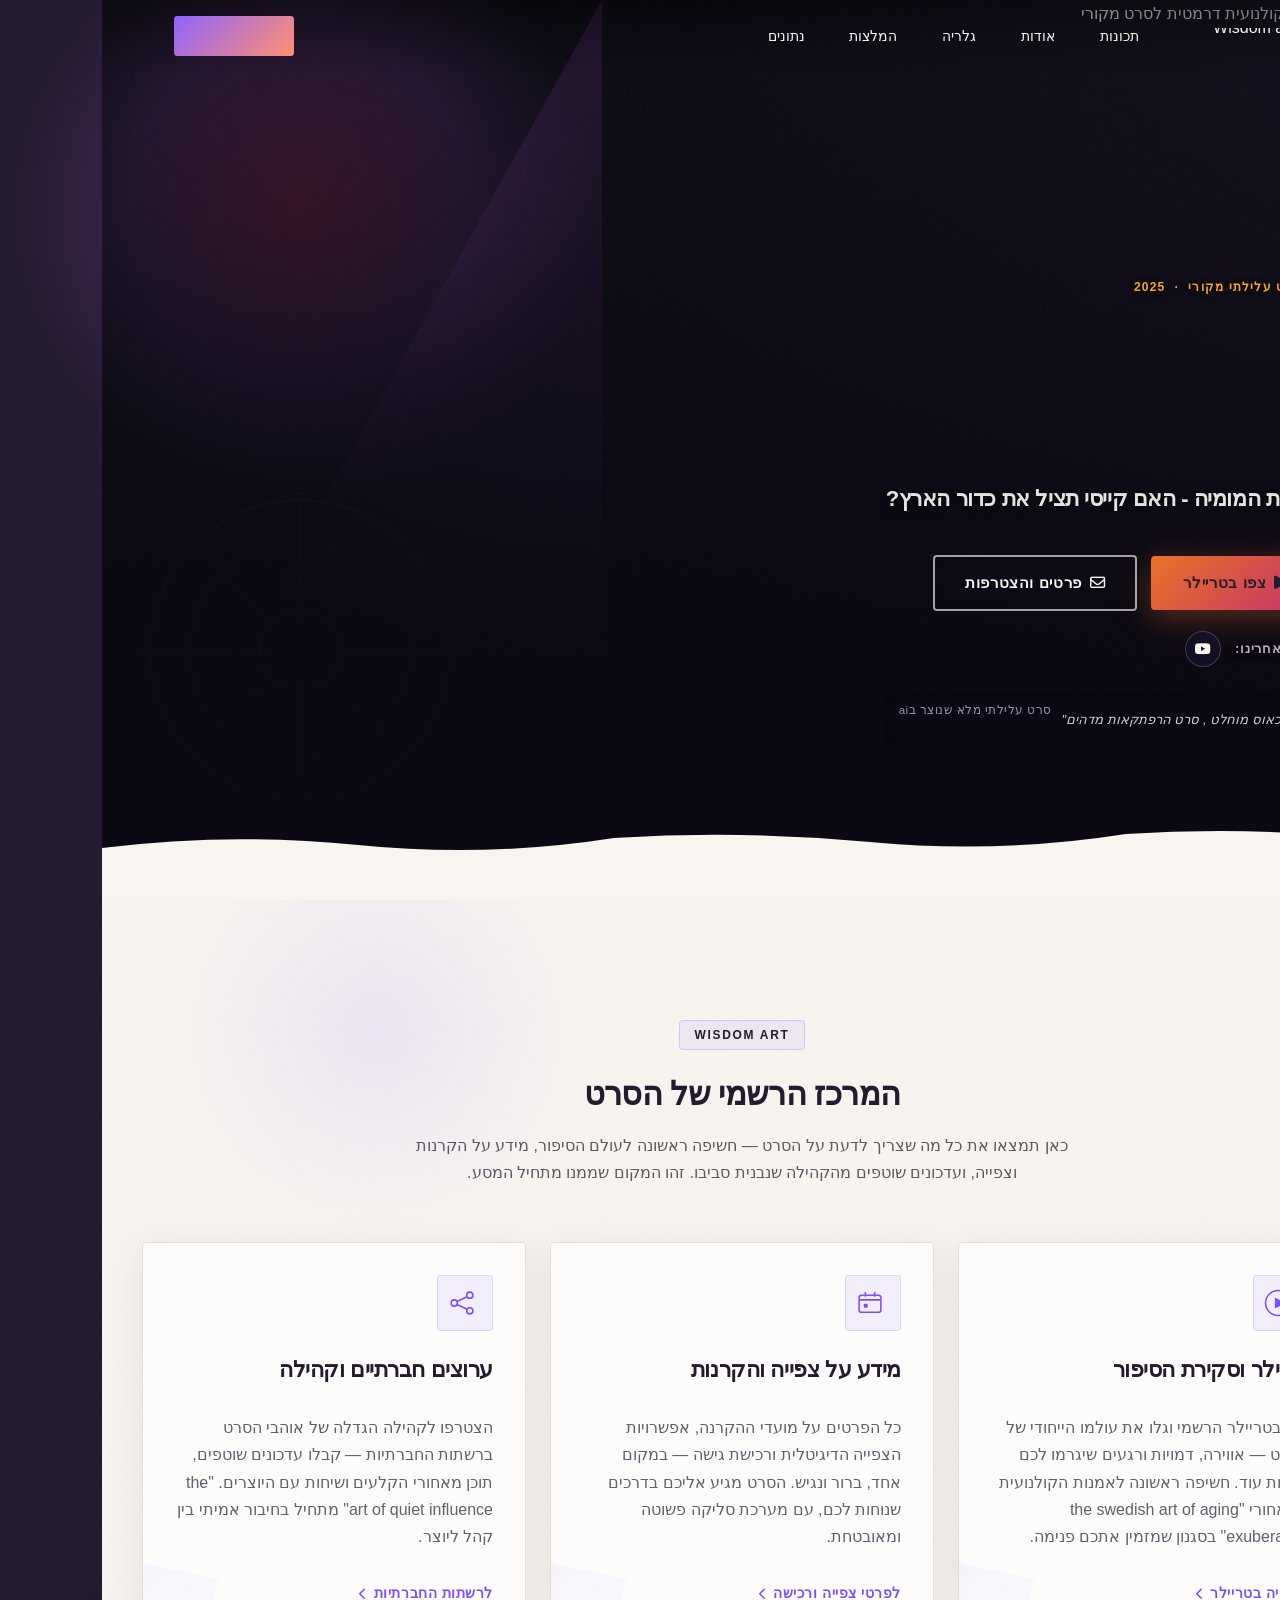
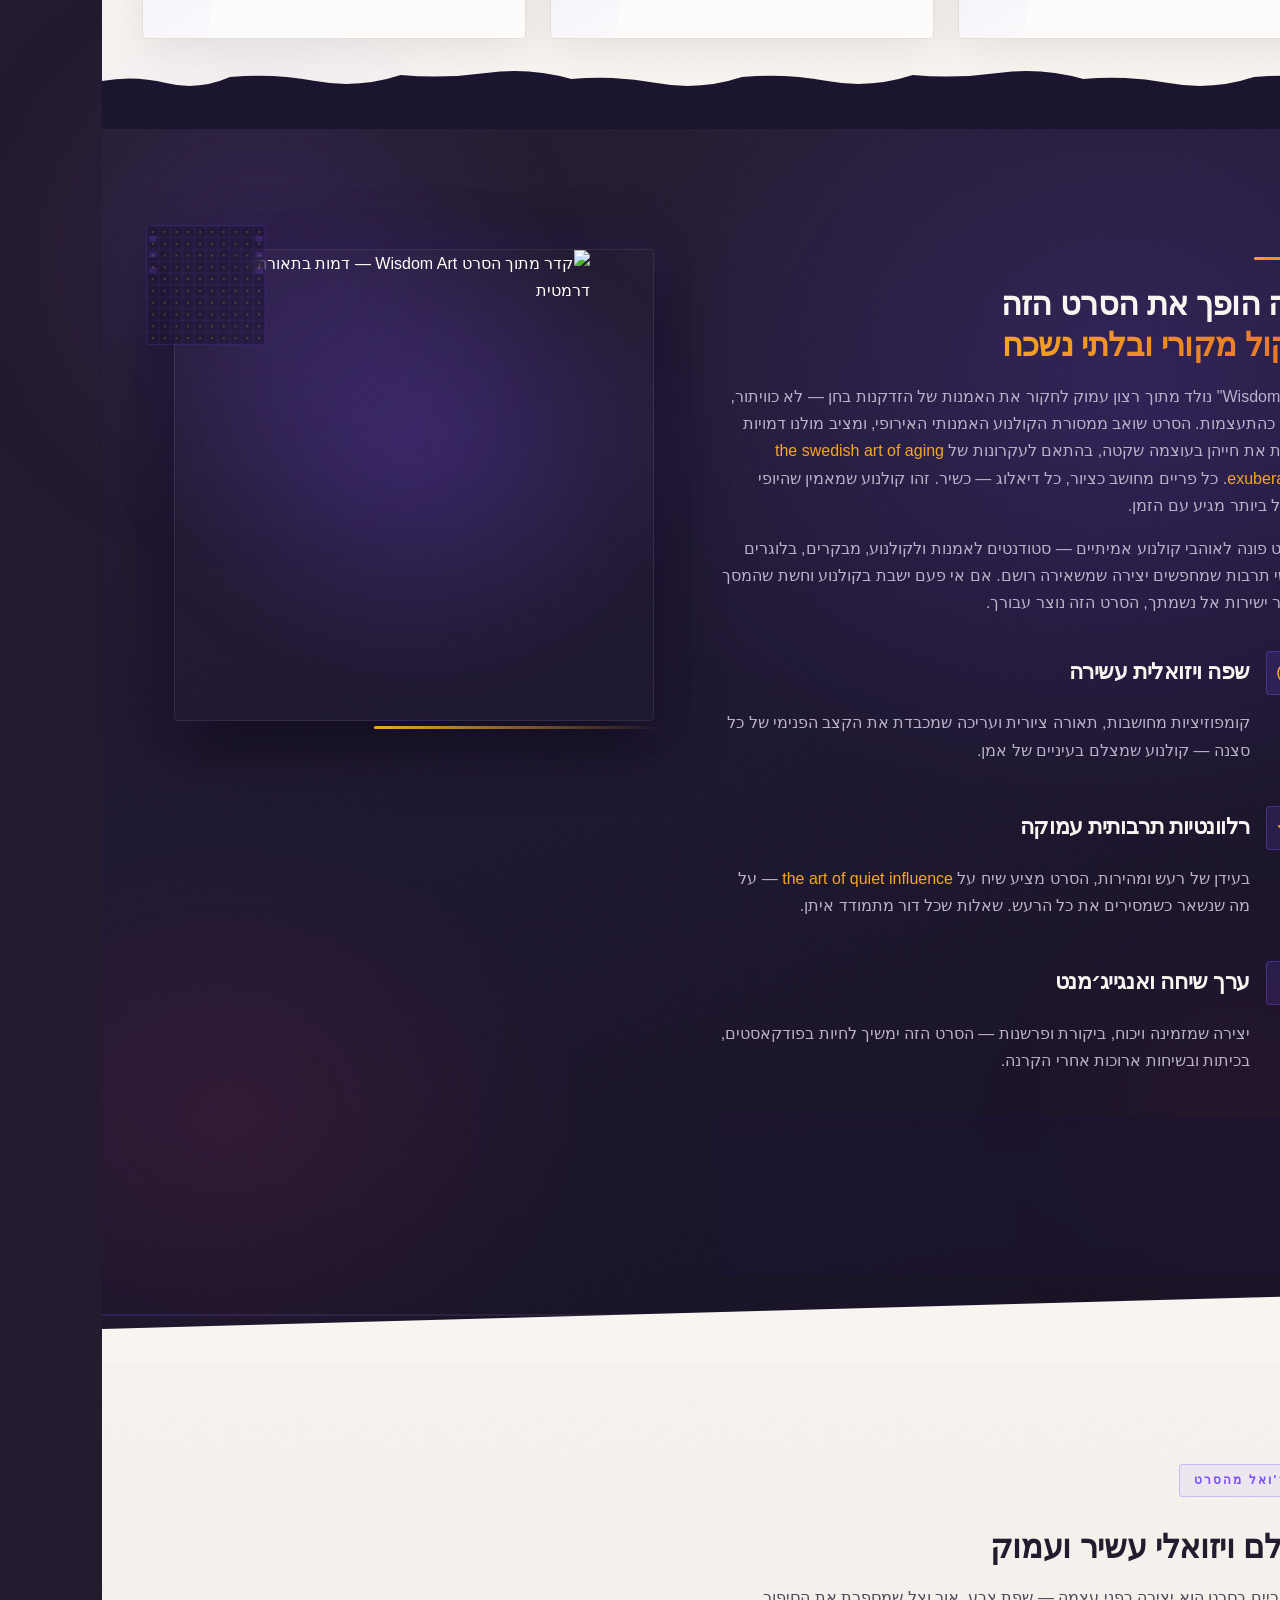
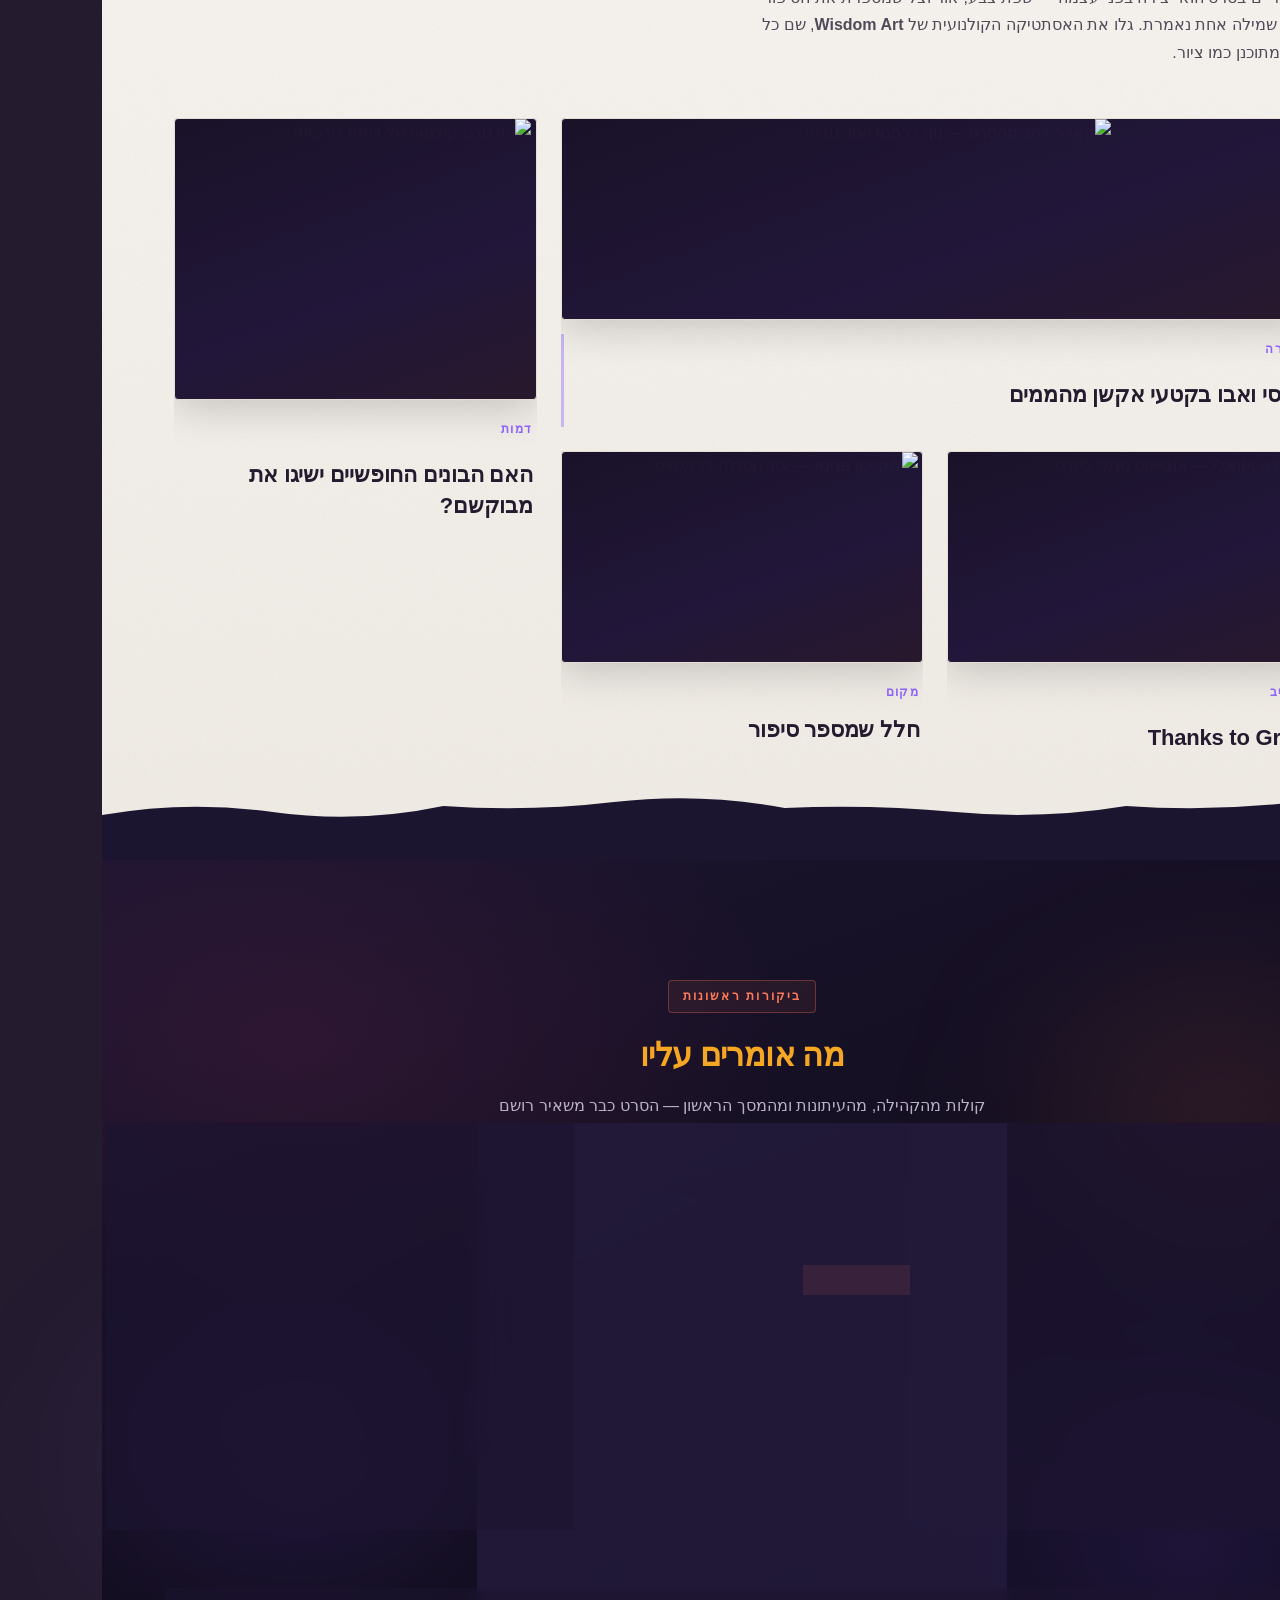
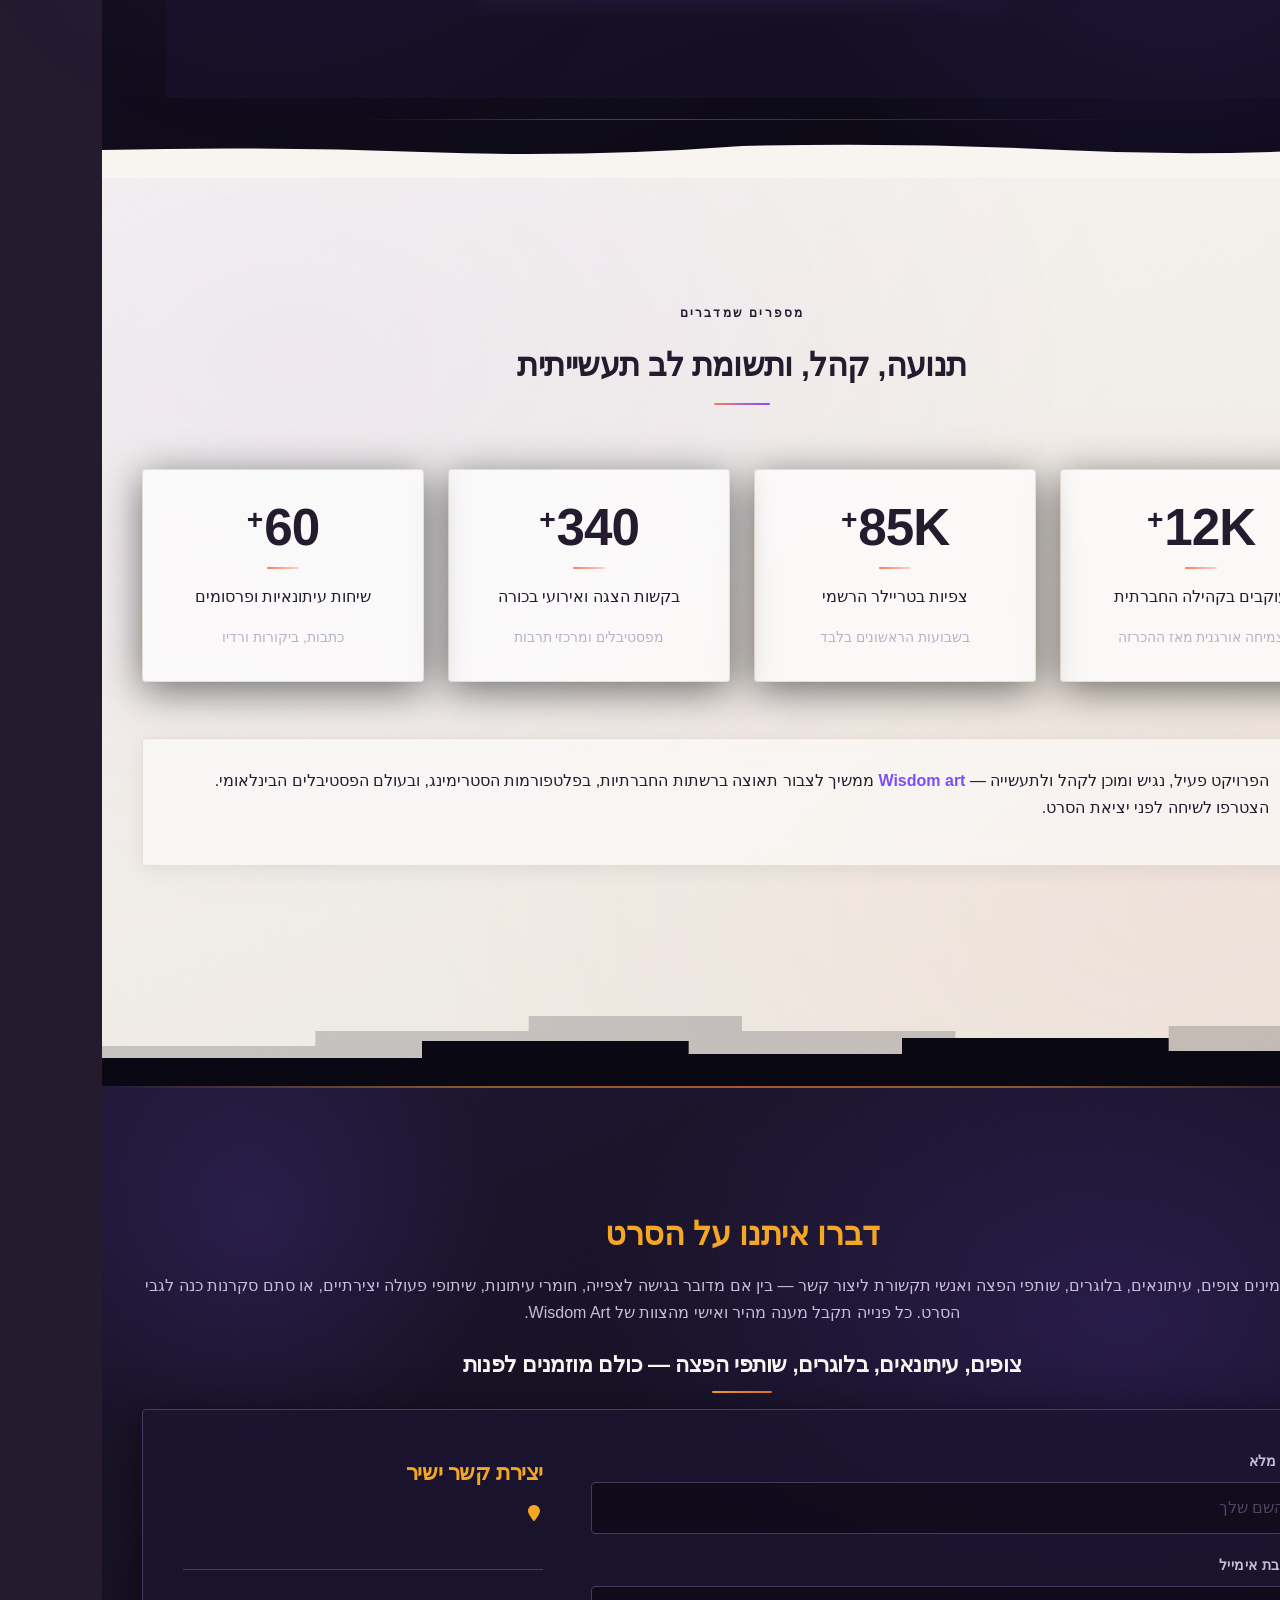
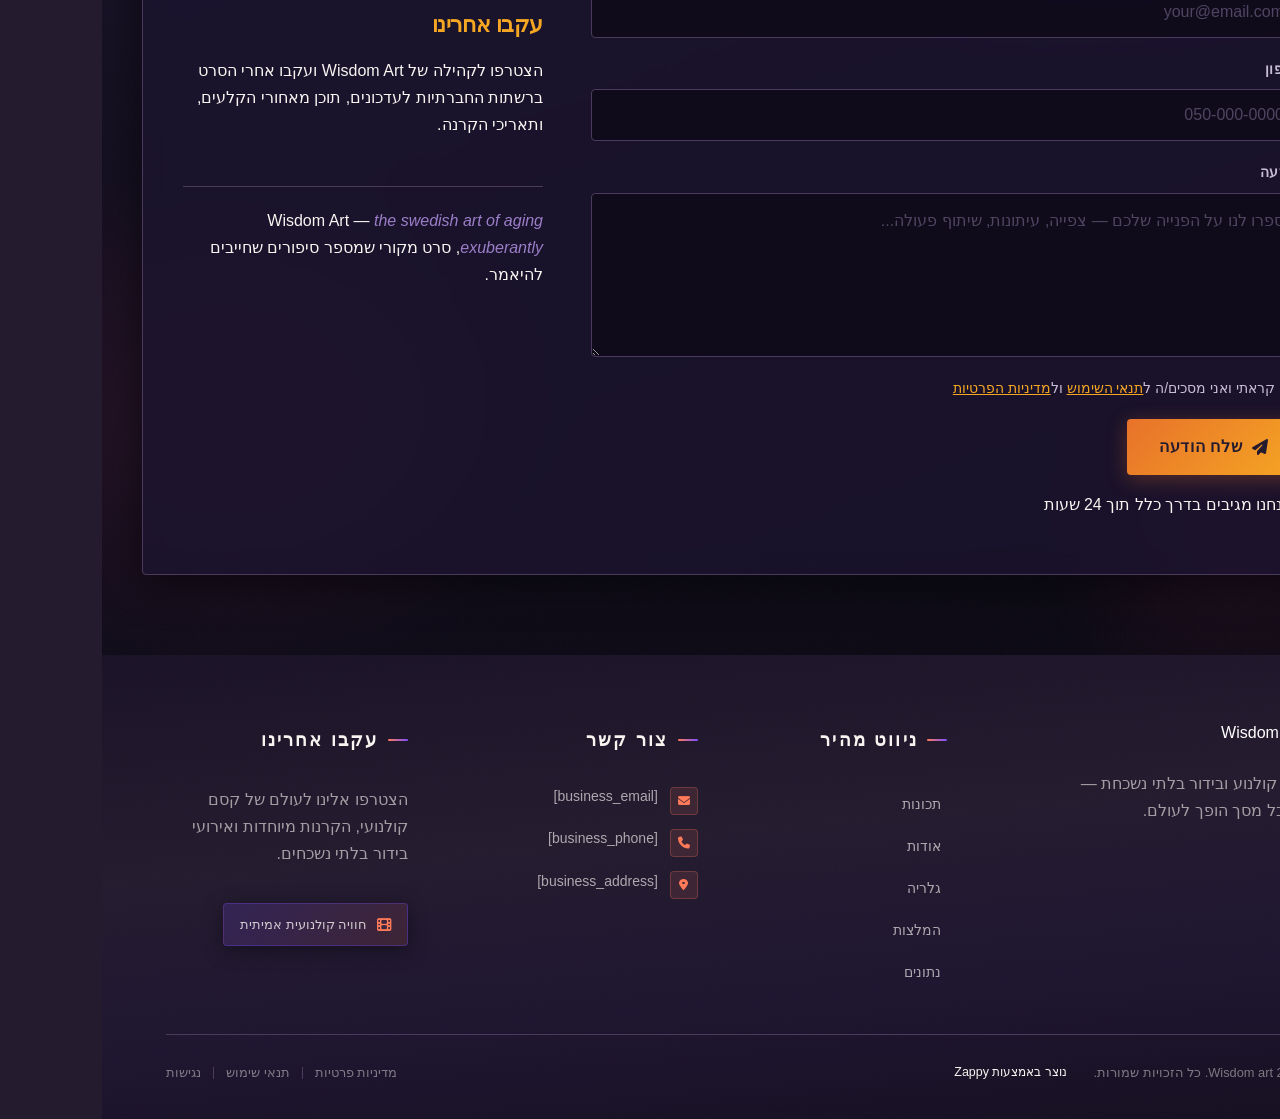
==== commit ee46aa16: "Incremental sync: 1 page(s) — text_edit" ====
--- a/public/index.html
+++ b/public/index.html
@@ -1 +1 @@
-<!doctype html><html dir="rtl" lang="he"><head><meta charset="UTF-8"><meta content="width=device-width,initial-scale=1" name="viewport"><meta content="index, follow" name="robots"><title>the swedish art of aging exuberantly — Wisdom art</title><meta content="A promotional and distribution website for an original film, featuring an integrated payment/checkout system for ticket sales or digital access, and links to th" name="description"><meta content="the swedish art of aging exuberantly, the art of quiet influence, daily stoic meditations, Wisdom art" name="keywords"><link href="/assets/favicon.ico" rel="icon" type="image/x-icon"><link href="/assets/favicon-16x16.png" rel="icon" type="image/png" sizes="16x16"><link href="/assets/favicon-32x32.png" rel="icon" type="image/png" sizes="32x32"><link href="/assets/favicon-48x48.png" rel="icon" type="image/png" sizes="48x48"><link href="/assets/favicon-192x192.png" rel="icon" type="image/png" sizes="192x192"><link href="/assets/favicon-512x512.png" rel="icon" type="image/png" sizes="512x512"><link href="/assets/apple-touch-icon.png" rel="apple-touch-icon"><script>!function(){"use strict";var t="d07cc7a2-bf0d-4f7b-b56a-330d4f4c0abc",e="https://api.zappy5.com/api/analytics/track",a=18e5,n=2592e6,o=!0,i=!0,r=!0;var s=function(){var e="zappy_visitor_"+t,a=null;try{if(a=localStorage.getItem(e)){var o=JSON.parse(a),i=Date.now();if(i-o.created<n)return o.lastSeen=i,localStorage.setItem(e,JSON.stringify(o)),o.id}}catch(t){console.warn("Zappy Analytics: LocalStorage not available")}var r="zv_"+Date.now()+"_"+Math.random().toString(36).substr(2,9);try{localStorage.setItem(e,JSON.stringify({id:r,created:Date.now(),lastSeen:Date.now()}))}catch(t){}return r}(),c=function(){var e="zappy_session_"+t,n=null;try{if(n=sessionStorage.getItem(e)){var o=JSON.parse(n),i=Date.now();if(i-o.timestamp<a)return o.timestamp=i,sessionStorage.setItem(e,JSON.stringify(o)),o.id}}catch(t){console.warn("Zappy Analytics: SessionStorage not available")}var r="zs_"+Date.now()+"_"+Math.random().toString(36).substr(2,9);try{sessionStorage.setItem(e,JSON.stringify({id:r,timestamp:Date.now()}))}catch(t){}return r}();function l(a,n){n=n||{};var o={website_id:t,event_type:a,page_path:window.location.pathname,referrer:document.referrer||"direct",visitor_id:s,session_id:c,metadata:n};if(navigator.sendBeacon){var i=new Blob([JSON.stringify(o)],{type:"application/json"});navigator.sendBeacon(e,i)}else fetch(e,{method:"POST",headers:{"Content-Type":"application/json"},body:JSON.stringify(o),keepalive:!0}).catch(function(t){console.warn("Zappy Analytics: Failed to track event",t)})}o&&l("pageview",{title:document.title,url:window.location.href}),i&&document.addEventListener("click",function(t){var e=t.target;if("BUTTON"===e.tagName||e.closest("button")){var a="BUTTON"===e.tagName?e:e.closest("button");l("click",{element:"button",text:a.textContent.trim().substring(0,100),id:a.id||null,class:a.className||null})}else if("A"===e.tagName||e.closest("a")){var n="A"===e.tagName?e:e.closest("a");l("navigation",{element:"link",text:n.textContent.trim().substring(0,100),href:n.href,external:n.hostname!==window.location.hostname})}},!0),r&&document.addEventListener("submit",function(t){var e=t.target;l("form_submit",{form_id:e.id||null,form_name:e.name||null,form_action:e.action||null,form_method:e.method||"GET"})},!0);var d=Date.now();window.addEventListener("beforeunload",function(){l("page_unload",{time_on_page:Math.floor((Date.now()-d)/1e3),page_path:window.location.pathname})}),window.zappyAnalytics={track:l,getVisitorId:function(){return s},getSessionId:function(){return c}}}()</script><meta content="the swedish art of aging exuberantly — Wisdom art" property="og:title"><meta content="A promotional and distribution website for an original film, featuring an integrated payment/checkout system for ticket sales or digital access, and links to th" property="og:description"><meta content="summary_large_image" name="twitter:card"><meta content="the swedish art of aging exuberantly — Wisdom art" name="twitter:title"><meta content="A promotional and distribution website for an original film, featuring an integrated payment/checkout system for ticket sales or digital access, and links to th" name="twitter:description"><meta content="website" property="og:type"><meta content="he_IL" property="og:locale"><link href="https://cdnjs.cloudflare.com/ajax/libs/font-awesome/6.4.0/css/all.min.css" rel="stylesheet"><link href="/assets/favicon.ico" rel="icon" type="image/x-icon"><link href="/assets/favicon-16x16.png" rel="icon" type="image/png" sizes="16x16"><link href="/assets/favicon-32x32.png" rel="icon" type="image/png" sizes="32x32"><link href="/assets/favicon-48x48.png" rel="icon" type="image/png" sizes="48x48"><link href="/assets/favicon-192x192.png" rel="icon" type="image/png" sizes="192x192"><link href="/assets/favicon-512x512.png" rel="icon" type="image/png" sizes="512x512"><link href="/assets/apple-touch-icon.png" rel="apple-touch-icon"><link href="https://cdn.jsdelivr.net/npm/vanilla-cookieconsent@3/dist/cookieconsent.css" rel="stylesheet"><script src="https://cdn.jsdelivr.net/npm/vanilla-cookieconsent@3/dist/cookieconsent.umd.js"></script><script src="https://cdn.jsdelivr.net/gh/mickidum/acc_toolbar/acctoolbar/acctoolbar.min.js"></script><link href="/styles.css" rel="stylesheet"><style id="zappy-dropdown-submenu-styles">#navMenu li:has(.sub-menu),.nav-menu li:has(.sub-menu),.navbar li:has(.sub-menu),nav li:has(.sub-menu){position:relative}#navMenu .sub-menu,.nav-menu .sub-menu,.navbar .sub-menu,nav .sub-menu{display:block!important;position:absolute!important;top:100%;left:0;min-width:220px;background:#fff;border-radius:8px;box-shadow:0 8px 25px rgba(0,0,0,.15);padding:8px 0;opacity:0;visibility:hidden;transform:translateY(10px);transition:all .3s ease;z-index:1000;list-style:none;pointer-events:none}#navMenu li:hover>.sub-menu,.nav-menu li:hover>.sub-menu,.navbar li:hover>.sub-menu,nav li:hover>.sub-menu{opacity:1!important;visibility:visible!important;transform:translateY(0)!important;pointer-events:auto!important}.sub-menu li{list-style:none;margin:0;padding:0}.sub-menu a{display:block!important;padding:10px 16px!important;color:var(--text-dark,#333)!important;font-weight:500;text-decoration:none;white-space:nowrap;transition:background-color .2s}.sub-menu .zappy-nav-child>a{padding-left:28px!important;font-size:.9em!important;opacity:.85!important}[dir=rtl] .sub-menu .zappy-nav-child>a,html[lang=ar] .sub-menu .zappy-nav-child>a,html[lang=he] .sub-menu .zappy-nav-child>a{padding-left:10px!important;padding-right:28px!important}.sub-menu .zappy-nav-parent>a{font-weight:600!important}.sub-menu a:hover{background-color:#f5f5f5}[dir=rtl] .nav-menu .sub-menu,[dir=rtl] .navbar .sub-menu,[dir=rtl] nav .sub-menu,html[lang=ar] .nav-menu .sub-menu,html[lang=ar] .navbar .sub-menu,html[lang=ar] nav .sub-menu,html[lang=he] .nav-menu .sub-menu,html[lang=he] .navbar .sub-menu,html[lang=he] nav .sub-menu{left:auto!important;right:0!important}.sub-menu:empty,.sub-menu:not(:has(li)):not(:has(> a)),.sub-menu:not(:has(li:not(.zappy-hidden-menu-item))):not(:has(> a)){display:none!important;opacity:0!important;visibility:hidden!important;pointer-events:none!important}li:has(.menu-group-title):hover>.sub-menu{opacity:1!important;visibility:visible!important;transform:translateY(0)!important;pointer-events:auto!important}#navMenu>li>.menu-group-title,.nav-menu>li>.menu-group-title{display:inline-block;padding:.5rem 1rem;cursor:default;user-select:none}@media (max-width:768px){#navMenu .sub-menu,.nav-menu .sub-menu,.navbar .sub-menu,nav .sub-menu{position:static!important;transform:none!important;box-shadow:none!important;background:0 0!important;max-height:0;overflow:hidden;opacity:0;visibility:hidden;transition:max-height .3s ease,opacity .3s ease;padding:0!important;border-radius:0!important}#navMenu .sub-menu.mobile-expanded,.nav-menu .sub-menu.mobile-expanded,.navbar .sub-menu.mobile-expanded{max-height:none!important;overflow-y:visible!important;opacity:1!important;visibility:visible!important;padding:8px 0 8px 16px!important}[dir=rtl] .sub-menu.mobile-expanded,html[lang=he] .sub-menu.mobile-expanded{padding:8px 16px 8px 0!important}#navMenu li:hover>.sub-menu,.nav-menu li:hover>.sub-menu,.navbar li:hover>.sub-menu,nav li:hover>.sub-menu{opacity:0;visibility:hidden;pointer-events:none}#navMenu li>.sub-menu.mobile-expanded,.nav-menu li>.sub-menu.mobile-expanded,.navbar li>.sub-menu.mobile-expanded,nav li>.sub-menu.mobile-expanded{opacity:1!important;visibility:visible!important;pointer-events:auto!important}#navMenu li:has(.sub-menu),.nav-menu li:has(.sub-menu),.navbar li:has(.sub-menu),nav li:has(.sub-menu){display:flex!important;flex-wrap:wrap!important;align-items:center!important;position:relative!important;min-height:44px!important}#navMenu li:has(.sub-menu)>a,.nav-menu li:has(.sub-menu)>a,.navbar li:has(.sub-menu)>a,nav li:has(.sub-menu)>a{flex:1!important;min-width:0!important}#navMenu li:has(.sub-menu)>.menu-group-title,.nav-menu li:has(.sub-menu)>.menu-group-title,.navbar li:has(.sub-menu)>.menu-group-title,nav li:has(.sub-menu)>.menu-group-title{flex:1!important;min-width:0!important;padding:0!important;line-height:inherit!important}#navMenu li:has(.sub-menu)>.sub-menu,.nav-menu li:has(.sub-menu)>.sub-menu,.navbar li:has(.sub-menu)>.sub-menu,nav li:has(.sub-menu)>.sub-menu{flex-basis:100%!important;width:100%!important}#navMenu li:has(.sub-menu)>a [class*=arrow],#navMenu li:has(.sub-menu)>a [class*=chevron],.nav-menu li:has(.sub-menu)>a .fa-angle-down,.nav-menu li:has(.sub-menu)>a .fa-chevron-down,.nav-menu li:has(.sub-menu)>a [class*=arrow],.nav-menu li:has(.sub-menu)>a [class*=chevron],nav li:has(.sub-menu)>a [class*=arrow],nav li:has(.sub-menu)>a [class*=chevron]{display:none!important;visibility:hidden!important}.mobile-submenu-toggle{display:flex!important;align-items:center!important;justify-content:center!important;width:44px!important;height:auto!important;background:0 0!important;border:none!important;cursor:pointer!important;color:var(--text-light)!important;position:static!important;flex-shrink:0!important;align-self:stretch!important;z-index:2!important;padding:0!important;margin:0!important}.mobile-submenu-toggle::after{content:''!important;width:0!important;height:0!important;border-left:6px solid transparent!important;border-right:6px solid transparent!important;border-top:7px solid currentColor!important;transition:transform .3s ease!important}.mobile-submenu-toggle.expanded::after{transform:rotate(180deg)!important}.sub-menu a{padding:10px 0!important;display:block!important;color:var(--text-light)!important;white-space:normal!important}.sub-menu .zappy-nav-child>a{padding-left:28px!important;font-size:.9em!important;opacity:.85!important}[dir=rtl] .sub-menu .zappy-nav-child>a,html[lang=ar] .sub-menu .zappy-nav-child>a,html[lang=he] .sub-menu .zappy-nav-child>a{padding-left:0!important;padding-right:28px!important}.sub-menu .zappy-nav-parent>a{font-weight:600!important}#navMenu.active,.nav-menu.active{max-width:100vw!important;overflow-x:hidden!important;box-sizing:border-box!important}.navbar .sub-menu li a,.zappy-products-dropdown .sub-menu a,nav.navbar .sub-menu li a{color:var(--text-light)!important}}@media (min-width:769px){.mobile-submenu-toggle{display:none!important}}</style><style id="zappy-widget-visibility">html[dir=rtl] .whatsapp-float{right:20px!important;left:auto!important}html:not([dir]) .whatsapp-float,html[dir=ltr] .whatsapp-float{left:20px!important;right:auto!important}html[dir=rtl] #mic-access-tool-general-button,html[dir=rtl] #mic-init-access-tool #mic-access-tool-general-button,html[dir=rtl] #mic-init-access-tool .mic-access-tool-general-button,html[dir=rtl] ._access-icon,html[dir=rtl] .mic-access-tool-general-button{left:20px!important;right:auto!important}html:not([dir]) #mic-access-tool-general-button,html:not([dir]) #mic-init-access-tool #mic-access-tool-general-button,html:not([dir]) #mic-init-access-tool .mic-access-tool-general-button,html:not([dir]) ._access-icon,html:not([dir]) .mic-access-tool-general-button,html[dir=ltr] #mic-access-tool-general-button,html[dir=ltr] #mic-init-access-tool #mic-access-tool-general-button,html[dir=ltr] #mic-init-access-tool .mic-access-tool-general-button,html[dir=ltr] ._access-icon,html[dir=ltr] .mic-access-tool-general-button{right:20px!important;left:auto!important}@media (max-width:768px){.whatsapp-float{display:flex!important}}@media (min-width:769px){.whatsapp-float{display:flex!important}}@media (max-width:768px){#mic-access-tool-general-button,#mic-init-access-tool #mic-access-tool-general-button,#mic-init-access-tool .mic-access-tool-general-button,._access-icon,.mic-access-tool-general-button{display:flex!important;visibility:visible!important;opacity:1!important;pointer-events:auto!important}#mic-access-tool-box.opened-mic-access-tool,#mic-init-access-tool #mic-access-tool-box.opened-mic-access-tool,.mic-access-tool-box.opened-mic-access-tool{visibility:visible!important;opacity:1!important;pointer-events:auto!important}}@media (min-width:769px){#mic-access-tool-general-button,#mic-init-access-tool #mic-access-tool-general-button,#mic-init-access-tool .mic-access-tool-general-button,._access-icon,.mic-access-tool-general-button{display:flex!important;visibility:visible!important;opacity:1!important;pointer-events:auto!important}#mic-access-tool-box.opened-mic-access-tool,#mic-init-access-tool #mic-access-tool-box.opened-mic-access-tool,.mic-access-tool-box.opened-mic-access-tool{visibility:visible!important;opacity:1!important;pointer-events:auto!important}}</style></head><body><nav class="navbar" dir="rtl"><button class="mobile-toggle" aria-label="Menu" id="mobileToggle"><svg viewBox="0 0 24 24" height="24" width="24" fill="none" class="hamburger-icon"><path d="M3 12h18M3 6h18M3 18h18" stroke="currentColor" stroke-width="2" stroke-linecap="round"></path></svg> <svg viewBox="0 0 24 24" height="24" width="24" fill="none" class="close-icon" style="display:none"><path d="M18 6L6 18M6 6l12 12" stroke="currentColor" stroke-width="2" stroke-linecap="round"></path></svg></button> <button class="phone-header-btn" aria-label="Call" data-phone="[business_phone]"><svg viewBox="0 0 24 24" height="20" width="20" fill="currentColor"><path d="M22 16.92v3a2 2 0 0 1-2.18 2 19.79 19.79 0 0 1-8.63-3.07 19.5 19.5 0 0 1-6-6 19.79 19.79 0 0 1-3.07-8.67A2 2 0 0 1 4.11 2h3a2 2 0 0 1 2 1.72 12.84 12.84 0 0 0 .7 2.81 2 2 0 0 1-.45 2.11L8.09 9.91a16 16 0 0 0 6 6l1.27-1.27a2 2 0 0 1 2.11-.45 12.84 12.84 0 0 0 2.81.7A2 2 0 0 1 22 16.92z"></path></svg></button><div class="nav-container"><div class="nav-right-group"><div class="nav-brand"><a href="/" class="logo-link"><img alt="Wisdom art" src="/assets/site-----image-1.webp" class="logo"></a></div><ul class="nav-menu" id="navMenu"><li><a href="#features">תכונות</a></li><li><a href="#about">אודות</a></li><li><a href="#gallery">גלריה</a></li><li><a href="#testimonials">המלצות</a></li><li><a href="#stats">נתונים</a></li></ul></div><div class="nav-cta-container"><a href="#contact" class="nav-cta-btn">צור קשר</a></div></div></nav><script>window.addEventListener("load",function(){const e=document.querySelector(".navbar, nav, header");if(!e)return void console.log("[Navbar] Navbar element not found");let t=document.getElementById("mobileToggle")||document.querySelector(".mobile-toggle")||document.querySelector(".hamburger")||document.querySelector(".hamburger-menu")||document.querySelector(".menu-toggle")||document.querySelector(".burger-menu")||document.querySelector('[aria-label="Menu"]')||document.querySelector('[aria-label="תפריט"]');const o=document.querySelector(".phone-header-btn"),n=window.getComputedStyle(e);let r=n.backgroundColor;if(console.log("[Navbar] Initial navbar background:",r),"transparent"===r||"rgba(0, 0, 0, 0)"===r||r.startsWith("rgba")&&r.includes(", 0)")){const e=n.backgroundImage;if(e&&"none"!==e)console.log("[Navbar] Navbar has background image/gradient, using dark text"),r="rgb(240, 240, 240)";else{const e=window.getComputedStyle(document.body).backgroundColor;console.log("[Navbar] Navbar transparent, using body background:",e),r=e}}const i=r.match(/\d+/g);if(i&&i.length>=3){const e=(.299*parseInt(i[0])+.587*parseInt(i[1])+.114*parseInt(i[2]))/255;console.log("[Navbar] Mobile button colors preserved from Claude CSS (luminance:",e.toFixed(2)+")");const n=document.createElement("style");n.id="zappy-mobile-nav-fix";document.documentElement.lang;document.documentElement.dir,n.textContent='\n        /* Hide mobile buttons on desktop, show only on mobile */\n        @media (min-width: 769px) {\n          .mobile-toggle,\n          .phone-header-btn {\n            display: none !important;\n          }\n        }\n        \n        /* Show and position mobile buttons correctly on mobile */\n        @media (max-width: 768px) {\n          .mobile-toggle,\n          .phone-header-btn {\n            position: absolute !important;\n            top: 0 !important;\n            bottom: 0 !important;\n            margin-top: auto !important;\n            margin-bottom: auto !important;\n            z-index: 1001 !important;\n            display: flex !important;\n            align-items: center !important;\n            justify-content: center !important;\n            width: 36px !important;\n            height: 36px !important;\n            border-radius: 50% !important;\n            border: none !important;\n            cursor: pointer !important;\n            padding: 6px !important;\n            background: none !important;\n            color: var(--nav-text, var(--text-light)) !important;\n            touch-action: manipulation !important;\n            -webkit-tap-highlight-color: transparent !important;\n          }\n          \n          /* LTR positioning (default): hamburger LEFT, phone RIGHT */\n          html:not([dir="rtl"]):not([lang="he"]):not([lang="ar"]) .mobile-toggle,\n          html[dir="ltr"] .mobile-toggle {\n            left: 12px !important;\n            right: auto !important;\n          }\n          html:not([dir="rtl"]):not([lang="he"]):not([lang="ar"]) .phone-header-btn,\n          html[dir="ltr"] .phone-header-btn {\n            right: 12px !important;\n            left: auto !important;\n          }\n          \n          /* RTL positioning: hamburger RIGHT, phone LEFT */\n          html[dir="rtl"] .mobile-toggle,\n          html[lang="he"] .mobile-toggle,\n          html[lang="ar"] .mobile-toggle {\n            right: 12px !important;\n            left: auto !important;\n          }\n          html[dir="rtl"] .phone-header-btn,\n          html[lang="he"] .phone-header-btn,\n          html[lang="ar"] .phone-header-btn {\n            left: 12px !important;\n            right: auto !important;\n          }\n          \n          /* CRITICAL: Ensure nav-container has min-height on mobile */\n          /* All children are positioned absolutely/fixed on mobile, so height:auto collapses to 0 */\n          .nav-container {\n            min-height: 70px !important;\n            position: relative !important;\n          }\n          \n          /* Ensure SVG icons are properly sized and inherit color */\n          .mobile-toggle svg,\n          .phone-header-btn svg {\n            width: 24px !important;\n            height: 24px !important;\n            /* Don\'t force display - let JavaScript control hamburger/close toggle */\n          }\n          \n          /* Reset nav-cta-container on mobile - remove desktop box-shadow/padding */\n          /* that creates a visible ghost box when CTA button is hidden */\n          .nav-cta-container {\n            box-shadow: none !important;\n            padding: 0 !important;\n          }\n          \n          /* Hide nav-cta-container entirely on mobile when there\'s no lang-switcher */\n          /* (only the CTA button is inside, and it\'s hidden on mobile) */\n          .nav-cta-container:not(:has(.lang-switcher)) {\n            display: none !important;\n          }\n          \n          /* CRITICAL: Prevent hero image fade gradient from bleeding over headline text */\n          /* The .image-fade-gradient has bottom: -30px (extends below parent) */\n          /* On mobile stacked layout, this overlaps the h1 text below the image */\n          .hero-image-column {\n            overflow: hidden !important;\n          }\n          .image-fade-gradient {\n            bottom: 0 !important;\n          }\n          \n          /* Hide desktop language switcher on mobile - hamburger menu handles it */\n          /* High specificity to override stored CSS */\n          .lang-switcher,\n          .nav-cta-container .lang-switcher,\n          .nav-container .lang-switcher,\n          .navbar .lang-switcher,\n          .navbar .nav-cta-container .lang-switcher {\n            display: none !important;\n          }\n        }\n      ';const r=document.getElementById("zappy-mobile-nav-fix");r&&r.remove(),document.head.appendChild(n),console.log("[Navbar] Critical CSS injected for mobile nav positioning");const a=window.innerWidth<=768;if(t){const e=t.querySelector(".hamburger-icon"),o=t.querySelector(".close-icon");e&&(e.style.setProperty("width","24px","important"),e.style.setProperty("height","24px","important"),e.style.setProperty("display","block","important")),o&&(o.style.setProperty("width","24px","important"),o.style.setProperty("height","24px","important"),o.style.setProperty("display","none","important")),a?(t.style.setProperty("position","absolute","important"),t.style.setProperty("top","0","important"),t.style.setProperty("bottom","0","important"),t.style.setProperty("margin-top","auto","important"),t.style.setProperty("margin-bottom","auto","important"),t.style.setProperty("z-index","1001","important"),t.style.removeProperty("left"),t.style.removeProperty("right"),console.log("[Navbar] Mobile toggle positioning applied (mobile viewport)")):(t.style.removeProperty("position"),t.style.removeProperty("top"),t.style.removeProperty("transform"),t.style.removeProperty("z-index"),t.style.removeProperty("left"),t.style.removeProperty("right"),console.log("[Navbar] Desktop viewport - cleared mobile toggle inline positioning"))}if(o){const e=o.querySelector("svg");e&&(e.style.width="24px",e.style.height="24px",e.setAttribute("width","24"),e.setAttribute("height","24")),a?(o.style.setProperty("position","absolute","important"),o.style.setProperty("top","0","important"),o.style.setProperty("bottom","0","important"),o.style.setProperty("margin-top","auto","important"),o.style.setProperty("margin-bottom","auto","important"),o.style.setProperty("z-index","1001","important"),o.style.removeProperty("left"),o.style.removeProperty("right"),console.log("[Navbar] Phone button positioning applied (mobile viewport)")):(o.style.removeProperty("position"),o.style.removeProperty("top"),o.style.removeProperty("transform"),o.style.removeProperty("z-index"),o.style.removeProperty("left"),o.style.removeProperty("right"),console.log("[Navbar] Desktop viewport - cleared phone button inline positioning"))}}else console.log("[Navbar] Could not parse background color:",r);t=document.getElementById("mobileToggle")||document.querySelector(".mobile-toggle")||document.querySelector(".hamburger")||document.querySelector(".hamburger-menu")||document.querySelector(".menu-toggle")||document.querySelector(".burger-menu")||document.querySelector('[aria-label="Menu"]')||document.querySelector('[aria-label="תפריט"]');const a=document.getElementById("navMenu")||document.querySelector(".nav-menu")||document.querySelector(".nav-links")||document.querySelector("nav ul:not(.submenu)");if(!t||!a)return void console.log("[Navbar] Mobile toggle or menu not found:",{toggle:!!t,menu:!!a});a.id||(a.id="navMenu"),console.log("[Navbar] Initializing mobile menu...");const l=t.cloneNode(!0);t.parentNode.replaceChild(l,t);var s=0;function p(e){var t=Date.now();t-s<300||(s=t,function(e){e.preventDefault(),e.stopPropagation();const t=l.querySelector(".hamburger-icon"),o=l.querySelector(".close-icon");a.classList.contains("active")?(a.classList.remove("active"),t&&t.style.setProperty("display","block","important"),o&&o.style.setProperty("display","none","important"),document.body.style.overflow="",console.log("[Navbar] Menu closed")):(a.classList.add("active"),t&&t.style.setProperty("display","none","important"),o&&o.style.setProperty("display","block","important"),document.body.style.overflow="hidden",console.log("[Navbar] Menu opened"))}(e))}l.addEventListener("click",p),l.addEventListener("touchend",p),a.querySelectorAll("a").forEach(function(e){e.addEventListener("click",function(){if("#"===this.getAttribute("href"))return;const e=l.querySelector(".hamburger-icon"),t=l.querySelector(".close-icon");a.classList.remove("active"),e&&e.style.setProperty("display","block","important"),t&&t.style.setProperty("display","none","important"),document.body.style.overflow="",console.log("[Navbar] Menu closed (link clicked)")})});var c=a.querySelectorAll(".dropdown-toggle");c.forEach(function(e){e.addEventListener("click",function(e){e.preventDefault(),e.stopPropagation();var t=this.closest(".nav-dropdown");t&&(t.parentNode.querySelectorAll(".nav-dropdown.open").forEach(function(e){e!==t&&e.classList.remove("open")}),t.classList.toggle("open"),console.log("[Navbar] Dropdown toggled:",t.classList.contains("open")?"open":"closed"))})}),document.addEventListener("click",function(e){e.target.closest(".nav-dropdown")||document.querySelectorAll(".nav-dropdown.open").forEach(function(e){e.classList.remove("open")})}),console.log("[Navbar] Dropdown handlers initialized for "+c.length+" dropdowns"),o&&o.addEventListener("click",function(){const e=document.querySelectorAll('a[href^="tel:"]'),t=e.length>0?e[0].getAttribute("href").replace("tel:",""):"[business_phone]";window.location.href="tel:"+t,console.log("[Navbar] Phone button clicked")}),console.log("[Navbar] Mobile menu initialized successfully")})</script><main><section class="index-hero-section" data-band-index="0" data-layout-spec="בית-hero" dir="rtl" id="index-hero-section" data-hero-type="fullscreen-scrim"><div class="index-hero-bg-wrapper"><img alt="תמונת רקע קולנועית דרמטית לסרט מקורי" src="/assets/site-index-hero-image-1.webp" data-context="A dramatic cinematic film still for an original Israeli art film — a lone figure silhouetted against a vast, moody landscape bathed in deep violet and amber dusk light, with visible film grain texture, high contrast, and a painterly atmospheric quality evoking a contemporary art-house cinema experience" data-element-id="img-1778433034698-svf4bhlzn" data-element-type="image" data-placeholder="index-hero-image-1" height="700" width="1200" class="index-hero-bg-img" data-hero-background="true" data-hero-bg="true"></div><div class="index-hero-orb" aria-hidden="true"></div><svg viewBox="0 0 500 700" xmlns="http://www.w3.org/2000/svg" aria-hidden="true" data-no-icon-edit="true" preserveAspectRatio="none" class="index-hero-beam"><defs><radialGradient cx="100%" cy="0%" id="beamGrad" r="100%"><stop offset="0%" stop-color="#9B4DB8" stop-opacity="0.18"></stop><stop offset="100%" stop-color="#9B4DB8" stop-opacity="0"></stop></radialGradient></defs><polygon fill="url(#beamGrad)" points="500,0 500,0 0,700 500,700"></polygon></svg> <svg viewBox="0 0 320 320" xmlns="http://www.w3.org/2000/svg" aria-hidden="true" data-no-icon-edit="true" class="index-hero-reel"><circle cx="160" cy="160" r="150" stroke="#F5A623" stroke-width="2" fill="none" opacity="0.07"></circle><circle cx="160" cy="160" r="110" stroke="#F5A623" stroke-width="1.5" fill="none" opacity="0.06"></circle><circle cx="160" cy="160" r="40" stroke="#F5A623" stroke-width="2" fill="none" opacity="0.07"></circle><line stroke="#F5A623" stroke-width="1.5" x1="160" x2="160" y1="10" y2="130" opacity="0.06"></line><line stroke="#F5A623" stroke-width="1.5" x1="160" x2="160" y1="190" y2="310" opacity="0.06"></line><line stroke="#F5A623" stroke-width="1.5" x1="10" x2="130" y1="160" y2="160" opacity="0.06"></line><line stroke="#F5A623" stroke-width="1.5" x1="190" x2="310" y1="160" y2="160" opacity="0.06"></line><line stroke="#F5A623" stroke-width="1.5" x1="54" x2="130" y1="54" y2="130" opacity="0.06"></line><line stroke="#F5A623" stroke-width="1.5" x1="190" x2="266" y1="190" y2="266" opacity="0.06"></line><line stroke="#F5A623" stroke-width="1.5" x1="266" x2="190" y1="54" y2="130" opacity="0.06"></line><line stroke="#F5A623" stroke-width="1.5" x1="130" x2="54" y1="190" y2="266" opacity="0.06"></line><circle cx="160" cy="10" r="7" stroke="#F5A623" stroke-width="1.5" fill="none" opacity="0.07"></circle><circle cx="310" cy="160" r="7" stroke="#F5A623" stroke-width="1.5" fill="none" opacity="0.07"></circle><circle cx="160" cy="310" r="7" stroke="#F5A623" stroke-width="1.5" fill="none" opacity="0.07"></circle><circle cx="10" cy="160" r="7" stroke="#F5A623" stroke-width="1.5" fill="none" opacity="0.07"></circle></svg><div class="index-hero-grain" aria-hidden="true"></div><div class="index-hero-scrim" aria-hidden="true"></div><div class="index-hero-content"><div class="index-hero-inner"><div class="index-hero-micro-label"><span class="index-hero-dot"></span> <span>סרט עלילתי מקורי &nbsp;·&nbsp; 2025</span></div><h1 class="index-hero-h1"><font color="#241b2f"><span style="-webkit-text-fill-color:rgba(0, 0, 0, 0)">נקמת המומיהנ</span></font></h1><h3 class="index-hero-h3" style="text-align:center">נקמת המומיה - האם קייסי תציל את כדור הארץ?</h3><div class="index-hero-ctas"><a href="#trailer" class="index-hero-btn-primary" data-element-id="btn-1778433034694-vpkdt8h4v" data-element-type="button" data-native-element="true" style="color:rgb(36, 27, 47) !important"><i class="fa-solid fa-play"></i> <span style="color:rgb(36, 27, 47) !important">צפו בטריילר</span> </a><a href="#contact" class="index-hero-btn-secondary" data-element-id="btn-1778433034694-pf6wvb1i1" data-element-type="button" data-native-element="true"><i class="fa-envelope fa-regular"></i> <span>פרטים והצטרפות</span></a></div><div class="index-hero-social"><span class="index-hero-social-label">עקבו אחרינו:</span> <a href="https://youtube.com" class="index-hero-social-link" target="_blank" aria-label="יוטיוב" rel="noopener"><i class="fa-brands fa-youtube" data-element-id="icon-1778433034697-f1ry2ai2r" data-element-type="icon" data-icon-type="fontawesome"></i></a></div><div class="index-hero-quote"><i class="fa-solid fa-quote-right index-hero-quote-icon" style="cursor:pointer"></i> <span>כאוס מוחלט , סרט הרפתקאות מדהים"</span> <span class="index-hero-quote-source">סרט עלילתי מלא שנוצר בai<br><br></span></div></div></div><div class="index-hero-divider-wrapper"><svg viewBox="0 0 1200 90" xmlns="http://www.w3.org/2000/svg" aria-hidden="true" data-no-icon-edit="true" preserveAspectRatio="none"><defs><linearGradient id="burnGrad" x1="0" x2="0" y1="0" y2="1"><stop offset="0%" stop-color="#F8F5F1" stop-opacity="0"></stop><stop offset="100%" stop-color="#F8F5F1" stop-opacity="1"></stop></linearGradient></defs><path d="M0,90 L0,38 Q120,22 240,35 T480,28 Q600,20 720,32 T960,24 Q1080,16 1200,30 L1200,90 Z" fill="var(--bg-light)"></path><path d="M0,90 L0,55 Q200,48 400,58 T800,50 Q1000,44 1200,54 L1200,90 Z" fill="var(--bg-light)" opacity="0.6"></path></svg></div></section><section class="index-features-section" data-band-index="1" data-layout-spec="בית-features" dir="rtl" id="features"><div class="index-features-texture" aria-hidden="true"></div><div class="index-features-glow" aria-hidden="true"></div><div class="index-features-container"><div class="index-features-intro"><span class="index-features-label">Wisdom Art</span><h2 class="index-features-title">המרכז הרשמי של הסרט</h2><p class="index-features-subtitle">כאן תמצאו את כל מה שצריך לדעת על הסרט — חשיפה ראשונה לעולם הסיפור, מידע על הקרנות וצפייה, ועדכונים שוטפים מהקהילה שנבנית סביבו. זהו המקום שממנו מתחיל המסע.</p></div><div class="index-features-grid"><article class="index-features-card"><div class="index-features-card-backplate" aria-hidden="true"></div><div class="index-features-card-icon-wrap"><svg viewBox="0 0 36 36" xmlns="http://www.w3.org/2000/svg" aria-hidden="true" height="36" width="36" fill="none" data-element-type="icon" data-icon-type="svg"><circle cx="18" cy="18" r="16" stroke="currentColor" stroke-width="2"></circle><polygon fill="currentColor" points="14,11 28,18 14,25"></polygon></svg></div><div class="index-features-card-body"><h3 class="index-features-card-title">טריילר וסקירת הסיפור</h3><p class="index-features-card-text">צפו בטריילר הרשמי וגלו את עולמו הייחודי של הסרט — אווירה, דמויות ורגעים שיגרמו לכם לרצות עוד. חשיפה ראשונה לאמנות הקולנועית שמאחורי "the swedish art of aging exuberantly" בסגנון שמזמין אתכם פנימה.</p><a href="#trailer" class="index-features-card-cta">לצפייה בטריילר <i class="fa-solid fa-chevron-left" aria-hidden="true"></i></a></div></article><article class="index-features-card"><div class="index-features-card-backplate" aria-hidden="true"></div><div class="index-features-card-icon-wrap"><svg viewBox="0 0 36 36" xmlns="http://www.w3.org/2000/svg" aria-hidden="true" height="36" width="36" fill="none" data-element-type="icon" data-icon-type="svg"><rect height="22" width="28" x="4" y="8" rx="3" stroke="currentColor" stroke-width="2"></rect><line stroke="currentColor" stroke-width="2" x1="4" x2="32" y1="14" y2="14"></line><line stroke="currentColor" stroke-width="2" x1="12" x2="12" y1="4" y2="10"></line><line stroke="currentColor" stroke-width="2" x1="24" x2="24" y1="4" y2="10"></line><rect height="5" width="5" fill="currentColor" x="10" y="19" rx="1"></rect></svg></div><div class="index-features-card-body"><h3 class="index-features-card-title">מידע על צפייה והקרנות</h3><p class="index-features-card-text">כל הפרטים על מועדי ההקרנה, אפשרויות הצפייה הדיגיטלית ורכישת גישה — במקום אחד, ברור ונגיש. הסרט מגיע אליכם בדרכים שנוחות לכם, עם מערכת סליקה פשוטה ומאובטחת.</p><a href="#tickets" class="index-features-card-cta">לפרטי צפייה ורכישה <i class="fa-solid fa-chevron-left" aria-hidden="true"></i></a></div></article><article class="index-features-card"><div class="index-features-card-backplate" aria-hidden="true"></div><div class="index-features-card-icon-wrap"><svg viewBox="0 0 36 36" xmlns="http://www.w3.org/2000/svg" aria-hidden="true" height="36" width="36" fill="none" data-element-type="icon" data-icon-type="svg"><circle cx="28" cy="8" r="4" stroke="currentColor" stroke-width="2"></circle><circle cx="8" cy="18" r="4" stroke="currentColor" stroke-width="2"></circle><circle cx="28" cy="28" r="4" stroke="currentColor" stroke-width="2"></circle><line stroke="currentColor" stroke-width="2" x1="24.5" x2="11.5" y1="10" y2="16"></line><line stroke="currentColor" stroke-width="2" x1="11.5" x2="24.5" y1="20" y2="26"></line></svg></div><div class="index-features-card-body"><h3 class="index-features-card-title">ערוצים חברתיים וקהילה</h3><p class="index-features-card-text">הצטרפו לקהילה הגדלה של אוהבי הסרט ברשתות החברתיות — קבלו עדכונים שוטפים, תוכן מאחורי הקלעים ושיחות עם היוצרים. "the art of quiet influence" מתחיל בחיבור אמיתי בין קהל ליוצר.</p><a href="#social" class="index-features-card-cta">לרשתות החברתיות <i class="fa-solid fa-chevron-left" aria-hidden="true"></i></a></div></article></div></div><div class="index-features-divider-wrapper"><svg viewBox="0 0 1200 90" xmlns="http://www.w3.org/2000/svg" aria-hidden="true" data-no-icon-edit="true" preserveAspectRatio="none"><path d="M0,90 L0,42 Q30,36 60,44 T120,38 Q160,34 200,42 T280,36 Q320,40 360,34 T440,40 Q480,36 520,44 T600,38 Q640,34 680,42 T760,36 Q800,40 840,34 T920,40 Q960,36 1000,44 T1080,38 Q1120,34 1160,42 L1200,40 L1200,90 Z" fill="#1C1530"></path></svg></div></section><section class="index-about-section" data-band-index="2" data-layout-spec="בית-about" dir="rtl" id="index-about-section"><div class="index-about-grain" aria-hidden="true"></div><div class="index-about-blob index-about-blob--1" aria-hidden="true"></div><div class="index-about-blob index-about-blob--2" aria-hidden="true"></div><div class="index-about-container"><div class="index-about-content"><div class="index-about-accent-line" aria-hidden="true"></div><h2 class="index-about-heading">מה הופך את הסרט הזה<br><span class="index-about-heading-highlight" style="color:rgb(36, 27, 47) !important">לקול מקורי ובלתי נשכח</span></h2><p class="index-about-para">"Wisdom Art" נולד מתוך רצון עמוק לחקור את האמנות של הזדקנות בחן — לא כוויתור, אלא כהתעצמות. הסרט שואב ממסורת הקולנוע האמנותי האירופי, ומציב מולנו דמויות שחיות את חייהן בעוצמה שקטה, בהתאם לעקרונות של <em>the swedish art of aging exuberantly</em>. כל פריים מחושב כציור, כל דיאלוג — כשיר. זהו קולנוע שמאמין שהיופי הגדול ביותר מגיע עם הזמן.</p><p class="index-about-para">הסרט פונה לאוהבי קולנוע אמיתיים — סטודנטים לאמנות ולקולנוע, מבקרים, בלוגרים ואנשי תרבות שמחפשים יצירה שמשאירה רושם. אם אי פעם ישבת בקולנוע וחשת שהמסך מדבר ישירות אל נשמתך, הסרט הזה נוצר עבורך.</p><ul class="index-about-bullets"><li class="index-about-bullet" data-grid-item-index="0"><div class="index-about-bullet-icon" aria-hidden="true"><svg viewBox="0 0 22 22" xmlns="http://www.w3.org/2000/svg" height="22" width="22" fill="none" data-element-type="icon" data-icon-type="svg"><circle cx="11" cy="11" r="10" stroke="currentColor" stroke-width="1.5"></circle><path d="M7 11 L10 14 L15 8" stroke="currentColor" stroke-width="1.8" stroke-linecap="round" stroke-linejoin="round"></path></svg></div><div class="index-about-bullet-content"><h3 class="index-about-bullet-title">שפה ויזואלית עשירה</h3><p class="index-about-bullet-text">קומפוזיציות מחושבות, תאורה ציורית ועריכה שמכבדת את הקצב הפנימי של כל סצנה — קולנוע שמצלם בעיניים של אמן.</p></div></li><li class="index-about-bullet" data-grid-item-index="1"><div class="index-about-bullet-icon" aria-hidden="true"><svg viewBox="0 0 22 22" xmlns="http://www.w3.org/2000/svg" height="22" width="22" fill="none" data-element-type="icon" data-icon-type="svg"><path d="M11 2 L13.5 8.5 L20.5 9 L15.5 13.5 L17 20.5 L11 17 L5 20.5 L6.5 13.5 L1.5 9 L8.5 8.5 Z" stroke="currentColor" stroke-width="1.5" stroke-linejoin="round"></path></svg></div><div class="index-about-bullet-content"><h3 class="index-about-bullet-title">רלוונטיות תרבותית עמוקה</h3><p class="index-about-bullet-text">בעידן של רעש ומהירות, הסרט מציע שיח על <em>the art of quiet influence</em> — על מה שנשאר כשמסירים את כל הרעש. שאלות שכל דור מתמודד איתן.</p></div></li><li class="index-about-bullet" data-grid-item-index="2"><div class="index-about-bullet-icon" aria-hidden="true"><svg viewBox="0 0 22 22" xmlns="http://www.w3.org/2000/svg" height="22" width="22" fill="none" data-element-type="icon" data-icon-type="svg"><path d="M4 6 Q11 3 18 6 L18 16 Q11 19 4 16 Z" stroke="currentColor" stroke-width="1.5" stroke-linejoin="round"></path><path d="M11 3 L11 19" stroke="currentColor" stroke-width="1" stroke-dasharray="2 2"></path></svg></div><div class="index-about-bullet-content"><h3 class="index-about-bullet-title">ערך שיחה ואנגייג׳מנט</h3><p class="index-about-bullet-text">יצירה שמזמינה ויכוח, ביקורת ופרשנות — הסרט הזה ימשיך לחיות בפודקאסטים, בכיתות ובשיחות ארוכות אחרי הקרנה.</p></div></li></ul><blockquote class="index-about-quote"><span class="index-about-quote-mark" aria-hidden="true">"</span><p>כשיצרתי את Wisdom Art, לא חיפשתי לספר סיפור — חיפשתי ליצור חוויה שנשארת עם הצופה הרבה אחרי שהמסך כבה.</p><cite class="index-about-quote-cite">— היוצר, Wisdom Art</cite></blockquote></div><div class="index-about-image-col"><div class="index-about-texture-tile" aria-hidden="true"><svg viewBox="0 0 120 120" xmlns="http://www.w3.org/2000/svg" aria-hidden="true" data-no-icon-edit="true" height="120" width="120"><defs><pattern height="12" id="about-grid" patternUnits="userSpaceOnUse" width="12"><rect height="12" width="12" fill="none" stroke="rgba(124,77,255,0.3)" stroke-width="0.5"></rect><circle cx="6" cy="6" r="1" fill="rgba(245,166,35,0.4)"></circle></pattern></defs><rect height="120" width="120" fill="url(#about-grid)"></rect><rect height="6" width="8" fill="rgba(124,77,255,0.25)" x="2" y="10" rx="1"></rect><rect height="6" width="8" fill="rgba(124,77,255,0.25)" x="2" y="26" rx="1"></rect><rect height="6" width="8" fill="rgba(124,77,255,0.25)" x="2" y="42" rx="1"></rect><rect height="6" width="8" fill="rgba(124,77,255,0.25)" x="110" y="10" rx="1"></rect><rect height="6" width="8" fill="rgba(124,77,255,0.25)" x="110" y="26" rx="1"></rect><rect height="6" width="8" fill="rgba(124,77,255,0.25)" x="110" y="42" rx="1"></rect></svg></div><div class="index-about-image-wrapper"><div class="index-about-image-mask"><div data-element-id="img-1778433034699-nqpcoejfq" data-element-type="image" data-zappy-wrapper-margins-applied="true" data-zappy-zoom-clip="true" data-zappy-zoom-wrapper="true" data-zappy-zoom-wrapper-align="center" data-zappy-zoom-wrapper-height="470px" data-zappy-zoom-wrapper-width="351px" data-zappy-zoom-wrapper-width-mode="px" style="position:relative !important;overflow:hidden !important;width:351px !important;max-width:100% !important;margin-left:auto !important;margin-right:auto !important;height:470px !important;display:block !important"><img alt="קדר מתוך הסרט Wisdom Art — דמות בתאורה דרמטית" src="/assets/site-index-service-image-1-1778433349610-s8qsh2.webp?v=1778433351730" data-context="A cinematic still from an art-house film: a solitary figure standing in dramatic chiaroscuro lighting, deep shadows and warm amber highlights, evoking introspection and emotional depth. The composition is vertical/portrait, shot in a theatrical interior with textured walls, film grain visible, moody and contemplative atmosphere, deep purple and amber color grading, high contrast, artistic cinematography." data-element-id="img-1778433034699-nqpcoejfq" data-element-type="image" data-placeholder="index-about-image-1" height="700" width="520" data-zappy-object-position="50% 33%" data-zappy-original-height="470" data-zappy-original-width="351" data-zappy-zoom="1" style="object-position:50% 33% !important;display:block;object-fit:cover;margin:0px !important;left:0% !important;top:-0.0113981% !important;width:100% !important;height:100.019% !important;max-width:none !important;max-height:none !important"></div></div><div class="index-about-image-glow" aria-hidden="true"></div><div class="index-about-image-accent-border" aria-hidden="true"></div></div></div></div><div class="index-about-divider-wrapper"><svg viewBox="0 0 1200 90" xmlns="http://www.w3.org/2000/svg" aria-hidden="true" data-no-icon-edit="true" preserveAspectRatio="none"><defs><linearGradient id="about-divider-grad" x1="0" x2="1" y1="0" y2="0"><stop offset="0%" stop-color="#7C4DFF" stop-opacity="0.18"></stop><stop offset="50%" stop-color="#B9B1C8" stop-opacity="0.08"></stop><stop offset="100%" stop-color="#241B2F" stop-opacity="0"></stop></linearGradient></defs><rect height="2" width="1200" fill="url(#about-divider-grad)" x="0" y="40"></rect><path d="M0,90 L0,55 L1200,20 L1200,90 Z" fill="var(--bg-light)"></path></svg></div></section><section class="index-gallery-section" data-band-index="3" data-layout-spec="בית-gallery" dir="rtl" id="gallery"><div class="gallery-grain-overlay" aria-hidden="true"></div><div class="gallery-container"><div class="gallery-intro"><p class="zappy-editable"><span class="gallery-eyebrow">ויז'ואל מהסרט</span></p><h2 class="gallery-title">עולם ויזואלי עשיר ועמוק</h2><p class="gallery-subtitle">כל פריים בסרט הוא יצירה בפני עצמה — שפת צבע, אור וצל שמספרת את הסיפור לפני שמילה אחת נאמרת. גלו את האסתטיקה הקולנועית של <em>Wisdom Art</em>, שם כל רגע מתוכנן כמו ציור.</p></div><div class="gallery-grid" data-zappy-grid-align="start"><figure class="gallery-tile tile-landscape" data-grid-item-index="0" style="overflow:hidden !important"><div class="tile-image-wrap"><div data-element-id="img-1778433034699-l6l4k58va" data-element-type="image" data-zappy-wrapper-margins-applied="true" data-zappy-zoom-clip="true" data-zappy-zoom-wrapper="true" data-zappy-zoom-wrapper-align="center" data-zappy-zoom-wrapper-height="200px" data-zappy-zoom-wrapper-width="351px" data-zappy-zoom-wrapper-width-mode="px" style="position:relative !important;overflow:hidden !important;width:351px !important;max-width:100% !important;margin-left:auto !important;margin-right:auto !important;height:200px !important;display:block !important"><img alt="קאדר רחב מהסרט — נוף דרמטי ואור טבעי" src="/assets/site-index-service-image-1-1778433465780-su72pw.webp?v=1778433468517" data-context="Cinematic wide-angle film still from an art film, dramatic natural lighting, two characters in a vast landscape or architectural space, moody color grading with deep shadows and warm highlights, film grain texture, atmospheric and contemplative mood" data-element-id="img-1778433034699-l6l4k58va" data-element-type="image" data-placeholder="index-gallery-image-1" height="480" width="800" data-zappy-object-position="50% 50%" data-zappy-original-height="200" data-zappy-original-width="350.5777893066406" data-zappy-zoom="1" style="object-position:50% 50% !important;width:100% !important;height:100% !important;object-fit:cover !important;max-width:none !important;display:block !important;margin:0px !important;left:0% !important;top:0% !important;max-height:none !important"></div><div class="tile-hover-overlay" aria-hidden="true"></div></div><figcaption class="tile-caption"><p><span class="caption-label">אווירה</span></p><h3 class="caption-title">קייסי ואבו בקטעי אקשן מהממים</h3></figcaption></figure><figure class="gallery-tile tile-portrait" data-grid-item-index="1" style="overflow:hidden !important"><div class="tile-image-wrap"><div data-element-id="img-1778433034699-fc7a2h0pz" data-element-type="image" data-zappy-wrapper-margins-applied="true" data-zappy-zoom-clip="true" data-zappy-zoom-wrapper="true" data-zappy-zoom-wrapper-align="center" data-zappy-zoom-wrapper-height="280px" data-zappy-zoom-wrapper-width="351px" data-zappy-zoom-wrapper-width-mode="px" style="position:relative !important;overflow:hidden !important;width:351px !important;max-width:100% !important;margin-left:auto !important;margin-right:auto !important;height:280px !important;display:block !important"><img alt="פורטרט קולנועי של דמות מרכזית" src="/assets/site-index-service-image-2-1778433507077-ccdmwc.webp?v=1778433509172" data-context="Cinematic vertical portrait still from an art film, close-up of a character face with dramatic chiaroscuro lighting, deep purple and amber tones, intense emotional expression, high contrast film photography aesthetic, shallow depth of field" data-element-id="img-1778433034699-fc7a2h0pz" data-element-type="image" data-placeholder="index-gallery-image-2" height="620" width="420" data-zappy-object-position="50% 50%" data-zappy-original-height="280" data-zappy-original-width="350.5777893066406" data-zappy-zoom="1" style="object-position:50% 50% !important;width:100% !important;height:100% !important;object-fit:cover !important;max-width:none !important;display:block !important;margin:0px !important;left:0% !important;top:0% !important;max-height:none !important"></div><div class="tile-hover-overlay" aria-hidden="true"></div></div><figcaption class="tile-caption"><p><span class="caption-label">דמות</span></p><h3 class="caption-title">האם הבונים החופשיים ישיגו את מבוקשם?</h3></figcaption></figure><figure class="gallery-tile tile-medium tile-medium-1" data-grid-item-index="2" style="overflow:hidden !important"><div class="tile-image-wrap"><div data-element-id="img-1778433034699-m47mhl6u0" data-element-type="image" data-zappy-wrapper-margins-applied="true" data-zappy-zoom-clip="true" data-zappy-zoom-wrapper="true" data-zappy-zoom-wrapper-align="center" data-zappy-zoom-wrapper-height="210px" data-zappy-zoom-wrapper-width="351px" data-zappy-zoom-wrapper-width-mode="px" style="position:relative !important;overflow:hidden !important;width:351px !important;max-width:100% !important;margin-left:auto !important;margin-right:auto !important;height:210px !important;display:block !important"><img alt="פרט ויזואלי — אובייקט סמלי בסרט" src="/assets/site-index-service-image-3-1778433607563-krzjz5.webp?v=1778433609835" data-context="Cinematic film still detail shot, hands holding an object or a symbolic prop with beautiful bokeh background, warm amber and deep purple color palette, film grain, artistic composition suggesting mystery or memory" data-element-id="img-1778433034699-m47mhl6u0" data-element-type="image" data-placeholder="index-gallery-image-3" height="320" width="520" data-zappy-object-position="50% 33%" data-zappy-original-height="210.34445190429688" data-zappy-original-width="350.5777893066406" data-zappy-zoom="1" style="object-position:50% 33% !important;width:100% !important;height:100% !important;object-fit:cover !important;max-width:none !important;display:block !important;margin:0px !important;left:0% !important;top:0% !important;max-height:none !important"></div><div class="tile-hover-overlay" aria-hidden="true"></div></div><figcaption class="tile-caption"><span class="caption-label">מוטיב</span><h3 class="caption-title">סמל שחוזר על עצמו</h3></figcaption></figure><figure class="gallery-tile tile-medium tile-medium-2" data-grid-item-index="3" style="overflow:hidden !important"><div class="tile-image-wrap"><div data-element-id="img-1778433034699-t0g581e58" data-element-type="image" data-zappy-wrapper-margins-applied="true" data-zappy-zoom-clip="true" data-zappy-zoom-wrapper="true" data-zappy-zoom-wrapper-align="center" data-zappy-zoom-wrapper-height="210px" data-zappy-zoom-wrapper-width="351px" data-zappy-zoom-wrapper-width-mode="px" style="position:relative !important;overflow:hidden !important;width:351px !important;max-width:100% !important;margin-left:auto !important;margin-right:auto !important;height:210px !important;display:block !important"><img alt="לוקיישן פנימי — אור ואפלה דרמטיים" src="/assets/site-index-service-image-4-1778433796267-6rtoe9.webp?v=1778433798404" data-context="Cinematic film still of an interior location, a dimly lit room with strong directional light from a single window, creating dramatic shadows, vintage or contemporary art-house aesthetic, deep tones of midnight blue and warm gold, storytelling through environment" data-element-id="img-1778433034699-t0g581e58" data-element-type="image" data-placeholder="index-gallery-image-4" height="320" width="520" data-zappy-object-position="50% 33%" data-zappy-original-height="210.34445190429688" data-zappy-original-width="350.5777893066406" data-zappy-zoom="1" style="object-position:50% 33% !important;display:block;width:350.578px !important;height:210.344px !important;object-fit:cover !important;max-width:100% !important;margin:0px !important"></div><div class="tile-hover-overlay" aria-hidden="true"></div></div><figcaption class="tile-caption"><span class="caption-label">מקום</span><h3 class="caption-title">חלל שמספר סיפור</h3></figcaption></figure></div></div><div class="gallery-divider-wrapper"><svg viewBox="0 0 1200 90" xmlns="http://www.w3.org/2000/svg" aria-hidden="true" data-no-icon-edit="true" preserveAspectRatio="none"><path d="M0,90 L0,45 Q80,30 160,42 T320,36 Q400,42 480,32 T640,38 Q720,34 800,42 T960,36 Q1040,42 1120,32 T1200,40 L1200,90 Z" fill="#1C1530"></path></svg></div></section><section class="index-testimonials-section" data-band-index="4" data-layout-spec="בית-testimonials" dir="rtl" id="testimonials"><div class="its-grain" aria-hidden="true"></div><div class="its-glow its-glow--coral" aria-hidden="true"></div><div class="its-glow its-glow--violet" aria-hidden="true"></div><div class="its-container"><div class="its-header"><span class="its-eyebrow">ביקורות ראשונות</span><h2 class="its-title">מה אומרים עליו</h2><p class="its-subtitle">קולות מהקהילה, מהעיתונות ומהמסך הראשון — הסרט כבר משאיר רושם</p></div><div class="its-grid"><article class="its-card its-card--side"><div class="its-card-glow its-card-glow--coral" aria-hidden="true"></div><div class="its-quote-mark" aria-hidden="true"><svg viewBox="0 0 64 48" xmlns="http://www.w3.org/2000/svg" aria-hidden="true" data-no-icon-edit="true" height="48" width="64" fill="none"><text fill="rgba(124,77,255,0.18)" font-family="Georgia, serif" font-size="72" x="0" y="44">“</text></svg></div><blockquote class="its-quote"><p>"יצירה נועזת ומרגשת. הסרט מצליח לתפוס רגש אנושי עמוק בכל פריים — בדיוק מה שהקולנוע הישראלי צריך עכשיו."</p></blockquote><footer class="its-author"><div class="its-author-avatar"><span>א</span></div><div class="its-author-info"><strong class="its-author-name">אסף לוי</strong> <span class="its-author-role">מבקר קולנוע — מגזין "מסך"</span></div></footer><div class="its-card-accent" aria-hidden="true"></div></article><article class="its-card its-card--featured"><div class="its-card-glow its-card-glow--violet" aria-hidden="true"></div><div class="its-quote-mark" aria-hidden="true"><svg viewBox="0 0 80 60" xmlns="http://www.w3.org/2000/svg" aria-hidden="true" data-no-icon-edit="true" height="60" width="80" fill="none"><text fill="rgba(255,122,89,0.15)" font-family="Georgia, serif" font-size="90" x="0" y="56">“</text></svg></div><div class="its-featured-badge">ביקורת נבחרת</div><blockquote class="its-quote its-quote--large"><p>"Wisdom Art מגיש חוויה קולנועית שקשה לשכוח. כל פרט — מהתאורה ועד לדיאלוג — משרת ויזיה אמנותית ברורה ואמיצה. זהו הסרט שדיברנו עליו."</p></blockquote><footer class="its-author"><div class="its-author-avatar its-author-avatar--accent"><span>מ</span></div><div class="its-author-info"><strong class="its-author-name">מיכל שרון</strong> <span class="its-author-role">עורכת ראשית — פורטל "סינמה IL"</span></div></footer><div class="its-stars" aria-label="דירוג 5 כוכבים"><span aria-hidden="true">★★★★★</span></div><div class="its-card-accent its-card-accent--featured" aria-hidden="true"></div></article><article class="its-card its-card--side"><div class="its-card-glow its-card-glow--coral" aria-hidden="true"></div><div class="its-quote-mark" aria-hidden="true"><svg viewBox="0 0 64 48" xmlns="http://www.w3.org/2000/svg" aria-hidden="true" data-no-icon-edit="true" height="48" width="64" fill="none"><text fill="rgba(124,77,255,0.18)" font-family="Georgia, serif" font-size="72" x="0" y="44">“</text></svg></div><blockquote class="its-quote"><p>"ראיתי את הסרט בהקרנה מוקדמת ויצאתי עם תחושה שנגעתי במשהו אמיתי. האומץ שבסיפור הזה הוא נדיר — בעיקר בקולנוע המסחרי של היום."</p></blockquote><footer class="its-author"><div class="its-author-avatar"><span>ד</span></div><div class="its-author-info"><strong class="its-author-name">דנה קורן</strong> <span class="its-author-role">בלוגרית קולנוע — "פריים בפריים"</span></div></footer><div class="its-card-accent" aria-hidden="true"></div></article></div><div class="its-trust-row" role="list"><div class="its-trust-item" role="listitem"><span class="its-trust-dot" aria-hidden="true"></span> <span>הקרנת בכורה — פסטיבל תל אביב לקולנוע עצמאי</span></div><div class="its-trust-sep" aria-hidden="true"></div><div class="its-trust-item" role="listitem"><span class="its-trust-dot" aria-hidden="true"></span> <span>סיקור בעיתונות — מגזין "מסך" ו"סינמה IL"</span></div><div class="its-trust-sep" aria-hidden="true"></div><div class="its-trust-item" role="listitem"><span class="its-trust-dot" aria-hidden="true"></span> <span>בחירת קהל — הקרנות מוקדמות, 2024</span></div><div class="its-trust-sep" aria-hidden="true"></div><div class="its-trust-item" role="listitem"><span class="its-trust-dot" aria-hidden="true"></span> <span>המלצת קהילה — פורומי קולנוע ישראלי</span></div></div></div><div class="its-divider-wrapper"><div class="its-beam-line" aria-hidden="true"></div><svg viewBox="0 0 1200 60" xmlns="http://www.w3.org/2000/svg" aria-hidden="true" data-no-icon-edit="true" preserveAspectRatio="none" class="its-divider-svg"><path d="M0,60 L0,32 Q150,28 300,34 T600,28 Q750,24 900,32 T1200,28 L1200,60 Z" fill="#F8F5F1"></path></svg></div></section><section class="index-stats-section" data-band-index="5" data-layout-spec="בית-stats" dir="rtl"><div class="index-stats-container"><div class="index-stats-header"><span class="index-stats-eyebrow">מספרים שמדברים</span><h2 class="index-stats-title">תנועה, קהל, ותשומת לב תעשייתית</h2><div class="index-stats-accent-rule"></div></div><div class="index-stats-grid"><article class="index-stats-card"><div class="index-stats-card-inner"><span class="index-stats-number">12K<span class="index-stats-plus">+</span></span><div class="index-stats-divider-line"></div><p class="index-stats-label">עוקבים בקהילה החברתית</p><small class="index-stats-sub">צמיחה אורגנית מאז ההכרזה</small></div></article><article class="index-stats-card"><div class="index-stats-card-inner"><span class="index-stats-number">85K<span class="index-stats-plus">+</span></span><div class="index-stats-divider-line"></div><p class="index-stats-label">צפיות בטריילר הרשמי</p><small class="index-stats-sub">בשבועות הראשונים בלבד</small></div></article><article class="index-stats-card"><div class="index-stats-card-inner"><span class="index-stats-number">340<span class="index-stats-plus">+</span></span><div class="index-stats-divider-line"></div><p class="index-stats-label">בקשות הצגה ואירועי בכורה</p><small class="index-stats-sub">מפסטיבלים ומרכזי תרבות</small></div></article><article class="index-stats-card"><div class="index-stats-card-inner"><span class="index-stats-number">60<span class="index-stats-plus">+</span></span><div class="index-stats-divider-line"></div><p class="index-stats-label">שיחות עיתונאיות ופרסומים</p><small class="index-stats-sub">כתבות, ביקורות ורדיו</small></div></article></div><div class="index-stats-trust-strip"><div class="index-stats-trust-inner"><i class="fa-solid fa-circle-check index-stats-trust-icon"></i><p class="index-stats-trust-text">הפרויקט פעיל, נגיש ומוכן לקהל ולתעשייה — <strong>Wisdom art</strong> ממשיך לצבור תאוצה ברשתות החברתיות, בפלטפורמות הסטרימינג, ובעולם הפסטיבלים הבינלאומי. הצטרפו לשיחה לפני יציאת הסרט.</p></div></div></div><div class="index-stats-divider-wrapper" aria-hidden="true"><svg viewBox="0 0 1200 100" xmlns="http://www.w3.org/2000/svg" aria-hidden="true" data-no-icon-edit="true" preserveAspectRatio="none"><path d="M0,100 L0,60 L200,60 L200,45 L400,45 L400,30 L600,30 L600,45 L800,45 L800,55 L1000,55 L1000,40 L1200,40 L1200,100 Z" fill="#0A0812" opacity="0.18"></path><path d="M0,100 L0,72 L300,72 L300,55 L550,55 L550,68 L750,68 L750,52 L1000,52 L1000,65 L1200,65 L1200,100 Z" fill="#0A0812"></path><defs><linearGradient id="statsGradFill" x1="0" x2="1" y1="0" y2="0"><stop offset="0%" stop-color="#FF7A59"></stop><stop offset="100%" stop-color="#241B2F"></stop></linearGradient></defs></svg></div></section><section class="index-contact-section" data-band-index="6" data-layout-spec="בית-contact" dir="rtl" id="contact"><div class="contact-bg-orb contact-bg-orb--1" aria-hidden="true"></div><div class="contact-bg-orb contact-bg-orb--2" aria-hidden="true"></div><div class="contact-grain-overlay" aria-hidden="true"></div><div class="contact-rim-line" aria-hidden="true"></div><div class="contact-container"><header class="contact-header"><h2 class="contact-title">דברו איתנו על הסרט</h2><p class="contact-intro">אנחנו מזמינים צופים, עיתונאים, בלוגרים, שותפי הפצה ואנשי תקשורת ליצור קשר — בין אם מדובר בגישה לצפייה, חומרי עיתונות, שיתופי פעולה יצירתיים, או סתם סקרנות כנה לגבי הסרט. כל פנייה תקבל מענה מהיר ואישי מהצוות של Wisdom Art.</p><h3 class="contact-subtitle">צופים, עיתונאים, בלוגרים, שותפי הפצה — כולם מוזמנים לפנות</h3></header><div class="contact-island"><form action="#" class="contact-form contact-form--styled" method="post" novalidate=""><div class="contact-form-field"><label class="contact-form-label" for="contact-name">שם מלא</label> <input class="contact-form-input" name="name" type="text" id="contact-name" placeholder="השם שלך" required=""></div><div class="contact-form-field"><label class="contact-form-label" for="contact-email">כתובת אימייל</label> <input class="contact-form-input" name="email" type="email" id="contact-email" placeholder="your@email.com" required=""></div><div class="contact-form-field"><label class="contact-form-label" for="contact-phone">טלפון</label> <input class="contact-form-input" name="phone" type="tel" id="contact-phone" placeholder="050-000-0000"></div><div class="contact-form-field"><label class="contact-form-label" for="contact-message">הודעה</label> <textarea class="contact-form-input contact-form-textarea" id="contact-message" name="message" placeholder="ספרו לנו על הפנייה שלכם — צפייה, עיתונות, שיתוף פעולה..." required="" rows="5"></textarea></div><div class="privacy-consent"><label class="privacy-consent-label"><input class="privacy-consent-checkbox" name="privacy_consent" type="checkbox" required=""> <span>קראתי ואני מסכים/ה ל<a href="/terms" target="_blank">תנאי השימוש</a> ול<a href="/privacy" target="_blank">מדיניות הפרטיות</a></span></label></div><button class="contact-submit-btn" type="submit"><i class="fa fa-paper-plane" aria-hidden="true"></i> שלח הודעה</button><p class="contact-response-note"><i class="fa fa-clock-o" aria-hidden="true"></i> אנחנו מגיבים בדרך כלל תוך 24 שעות</p></form><aside class="contact-aside"><div class="contact-direct-block"><h3 class="contact-aside-title">יצירת קשר ישיר</h3><ul class="contact-direct-list"><li class="contact-direct-item"><i class="fa fa-map-marker" aria-hidden="true"></i></li></ul></div><div class="contact-social-block"><h3 class="contact-aside-title">עקבו אחרינו</h3><p class="contact-social-desc">הצטרפו לקהילה של Wisdom Art ועקבו אחרי הסרט ברשתות החברתיות לעדכונים, תוכן מאחורי הקלעים, ותאריכי הקרנה.</p><div class="contact-social-links"></div></div><div class="contact-keyword-note"><p>Wisdom Art — <em>the swedish art of aging exuberantly</em>, סרט מקורי שמספר סיפורים שחייבים להיאמר.</p></div></aside></div></div></section></main><footer class="site-footer"><div class="footer-grain"></div><div class="footer-inner"><div class="footer-top"><div class="footer-col footer-col--brand"><div class="footer-logo-wrap"><img alt="Wisdom art" src="/assets/wisdom-art-logo.webp" class="logo"></div><p class="footer-tagline">חוויית קולנוע ובידור בלתי נשכחת — שבה כל מסך הופך לעולם.</p><div class="footer-social"></div></div><div class="footer-col footer-col--links"><h4 class="footer-heading"><span class="footer-heading-line"></span>ניווט מהיר</h4><ul class="footer-nav"><li><a href="#features">תכונות</a></li><li><a href="#about">אודות</a></li><li><a href="#gallery">גלריה</a></li><li><a href="#testimonials">המלצות</a></li><li><a href="#stats">נתונים</a></li></ul></div><div class="footer-col footer-col--contact"><h4 class="footer-heading"><span class="footer-heading-line"></span>צור קשר</h4><ul class="footer-contact"><li><span class="contact-icon"><i class="fas fa-envelope"></i></span><span class="contact-text"><a href="mailto:[business_email]">[business_email]</a></span></li><li><span class="contact-icon"><i class="fas fa-phone"></i></span><span class="contact-text"><a href="tel:[business_phone]">[business_phone]</a></span></li><li><a href="/"><span class="contact-icon"><i class="fas fa-map-marker-alt"></i></span><span class="contact-text">[business_address]</span></a></li></ul></div><div class="footer-col footer-col--extra"><h4 class="footer-heading"><span class="footer-heading-line"></span>עקבו אחרינו</h4><p class="footer-follow-text">הצטרפו אלינו לעולם של קסם קולנועי, הקרנות מיוחדות ואירועי בידור בלתי נשכחים.</p><div class="footer-badge"><i class="fas fa-film"></i><span>חוויה קולנועית אמיתית</span></div></div></div><div class="footer-bottom"><div class="footer-bottom-left"><span class="footer-copy">© 2026 Wisdom art. כל הזכויות שמורות.</span><a href="https://zappy5.com" class="zappy-attribution" target="_blank">נוצר באמצעות Zappy</a></div><div class="footer-bottom-right"><nav class="footer-legal"><a href="/privacy">מדיניות פרטיות</a><span class="footer-legal-sep"></span><a href="/terms">תנאי שימוש</a><span class="footer-legal-sep"></span><a href="/accessibility">נגישות</a></nav></div></div></div></footer><div data-integration="accessibility:toolbar"></div><script src="/script.js"></script><script id="zappy-mobile-submenu-script">!function(){function e(){if(window.innerWidth>768)return document.querySelectorAll(".mobile-submenu-toggle").forEach(function(e){e.remove()}),void document.querySelectorAll(".sub-menu.mobile-expanded").forEach(function(e){e.classList.remove("mobile-expanded")});document.querySelectorAll(".nav-menu li:has(.sub-menu), nav li:has(.sub-menu), .navbar li:has(.sub-menu), #navMenu li:has(.sub-menu)").forEach(function(e){if(!e.querySelector(".mobile-submenu-toggle")){var t=e.querySelector(".sub-menu"),n=e.querySelector(":scope > a");if(t&&n){var o=document.createElement("button");o.className="mobile-submenu-toggle",o.setAttribute("aria-label","Toggle submenu"),o.setAttribute("type","button"),n.insertAdjacentElement("afterend",o),o.addEventListener("click",function(e){e.preventDefault(),e.stopPropagation(),document.querySelectorAll(".sub-menu.mobile-expanded").forEach(function(e){if(e!==t){e.classList.remove("mobile-expanded");var n=e.parentElement.querySelector(".mobile-submenu-toggle");n&&n.classList.remove("expanded")}}),t.classList.toggle("mobile-expanded"),o.classList.toggle("expanded")})}}})}var t;"loading"===document.readyState?document.addEventListener("DOMContentLoaded",e):e(),window.addEventListener("resize",function(){clearTimeout(t),t=setTimeout(e,250)});var n=new MutationObserver(function(t){t.forEach(function(t){if("attributes"===t.type){var n=t.target;n.classList&&(n.classList.contains("active")||n.classList.contains("open"))&&setTimeout(e,100)}})});setTimeout(function(){document.querySelectorAll(".mobile-menu, .nav-menu, #navMenu, nav").forEach(function(e){n.observe(e,{attributes:!0,attributeFilter:["class","style"]})})},500)}()</script><script id="zappy-navbar-scroll-effect">!function(){var e=document.querySelector("nav.navbar,.navbar:not(.zappy-catalog-menu)"),t=document.querySelector(".zappy-catalog-menu,#zappy-catalog-menu");if(e){var r="rgba(248,245,241,0.85)",o=getComputedStyle(document.documentElement),a=o.getPropertyValue("--text-dark").trim()||"#1a1a1a",s=(o.getPropertyValue("--text-light").trim(),a);e.style.transition="background 0.3s ease,backdrop-filter 0.3s ease,-webkit-backdrop-filter 0.3s ease,box-shadow 0.3s ease",t&&(t.style.transition="background 0.3s ease,backdrop-filter 0.3s ease,-webkit-backdrop-filter 0.3s ease");var n="a,.navbar-brand,.navbar-brand a,.dropdown-toggle,.mobile-toggle,.phone-header-btn,.mobile-hamburger-btn,.mobile-close-btn,.mobile-submenu-toggle,.nav-link",l=["cart-link","login-link","nav-search-toggle","search-toggle"];window.addEventListener("scroll",f,{passive:!0}),window.addEventListener("resize",f,{passive:!0}),f();var i=document.querySelector('section[class*="hero"],[data-hero-type],main>section:first-child'),d=!1;if(i){var p=getComputedStyle(i),c=p.backgroundImage;if(c&&"none"!==c)if(-1!==c.indexOf("url(")){var b=p.backgroundColor.match(/\d+/g);d=!(b&&b.length>=3)||h(parseInt(b[0]),parseInt(b[1]),parseInt(b[2]))<.4}else if(-1!==c.indexOf("gradient")){var y=c.match(/rgba?\(\s*(\d+)\s*,\s*(\d+)\s*,\s*(\d+)/g);if(y&&y.length>0){for(var g=0,m=0;m<y.length;m++){var u=y[m].match(/\d+/g);g+=h(parseInt(u[0]),parseInt(u[1]),parseInt(u[2]))}d=g/y.length<.4}else d=!0}else d=!0;else{var k=p.backgroundColor.match(/\d+/g);k&&k.length>=3&&(d=h(parseInt(k[0]),parseInt(k[1]),parseInt(k[2]))<.4)}}d||(window.removeEventListener("scroll",f),window.removeEventListener("resize",f),e.classList.add("scrolled"),window.innerWidth>768&&(e.style.setProperty("--frosted-text",s),e.style.setProperty("background-image","none","important"),e.style.setProperty("background-color",r,"important"),e.style.backdropFilter="blur(12px)",e.style.webkitBackdropFilter="blur(12px)",e.style.boxShadow="0 2px 16px rgba(0,0,0,0.12)",w(e,s)),t&&(t.classList.add("scrolled"),window.innerWidth>768&&(t.style.setProperty("background",r,"important"),t.style.setProperty("backdrop-filter","blur(12px)","important"),t.style.setProperty("-webkit-backdrop-filter","blur(12px)","important"),w(t,s))),window._zappyNavNoDarkHero=!0)}function w(e,t){for(var r=e.querySelectorAll(n),o=0;o<r.length;o++){var a=!1;(r[o].closest(".sub-menu")||r[o].closest(".dropdown-menu"))&&(a=!0);for(var s=0;s<l.length;s++)if(r[o].classList.contains(l[s])){a=!0;break}a||r[o].style.setProperty("color",t,"important")}}function v(e){for(var t=e.querySelectorAll(n),r=0;r<t.length;r++)t[r].closest(".sub-menu")||t[r].closest(".dropdown-menu")||t[r].style.removeProperty("color")}function f(){if(!window._zappyNavNoDarkHero){if(window.innerWidth<=768)return e.classList.remove("scrolled"),v(e),void(t&&(t.classList.remove("scrolled"),v(t)));(window.scrollY||window.pageYOffset)>60?(e.classList.add("scrolled"),e.style.setProperty("background-color",r,"important"),e.style.setProperty("background-image","none","important"),e.style.setProperty("--frosted-text",s),e.style.backdropFilter="blur(12px)",e.style.webkitBackdropFilter="blur(12px)",e.style.boxShadow="0 2px 16px rgba(0,0,0,0.12)",w(e,s),t&&(t.classList.add("scrolled"),t.style.setProperty("background",r,"important"),t.style.setProperty("backdrop-filter","blur(12px)","important"),t.style.setProperty("-webkit-backdrop-filter","blur(12px)","important"),w(t,s))):(e.classList.remove("scrolled"),e.style.setProperty("background-color","transparent","important"),e.style.removeProperty("background-image"),e.style.removeProperty("--frosted-text"),e.style.backdropFilter="none",e.style.webkitBackdropFilter="none",e.style.boxShadow="none",v(e),t&&(t.classList.remove("scrolled"),t.style.setProperty("background","transparent","important"),t.style.setProperty("backdrop-filter","none","important"),t.style.setProperty("-webkit-backdrop-filter","none","important"),v(t)))}}function h(e,t,r){return t/=255,r/=255,.2126*(e=(e/=255)<=.03928?e/12.92:Math.pow((e+.055)/1.055,2.4))+.7152*(t=t<=.03928?t/12.92:Math.pow((t+.055)/1.055,2.4))+.0722*(r=r<=.03928?r/12.92:Math.pow((r+.055)/1.055,2.4))}}()</script><script>!function(){var t=!1;function e(t){var e=t.querySelector("img");if(e&&("true"===e.getAttribute("data-hero-bg")||"true"===e.getAttribute("data-hero-background")))return!0;var r=(t.style.position||"").replace(/\s*!important\s*/g,"").trim(),o=(t.style.width||"").replace(/\s*!important\s*/g,"").trim(),a=(t.style.height||"").replace(/\s*!important\s*/g,"").trim();return"absolute"===r&&"100%"===o&&"100%"===a}function r(){t||(t=!0,document.querySelectorAll('[data-zappy-zoom-wrapper="true"]').forEach(function(t){if(!e(t)){var r=t.style.getPropertyValue("width"),o=parseFloat(t.getAttribute("data-zappy-zoom-wrapper-width"))||0,a=parseFloat(t.getAttribute("data-zappy-zoom-wrapper-height"))||0;if(r||o>0&&a>0){t._zappyDesktop||(t._zappyDesktop={wStyle:t.getAttribute("style")});var p=t.querySelector("img");if(p){p._zappyDesktop||(p._zappyDesktop={src:p.getAttribute("src"),style:p.getAttribute("style")});var i,s,y,n,l=p.getAttribute("data-zappy-mobile-zoom"),m=parseFloat(l),c=p.getAttribute("data-zappy-mobile-src"),d=p.getAttribute("data-zappy-mobile-object-position"),u=t.parentElement?((t.parentElement.style.overflow||"")+(window.getComputedStyle(t.parentElement).overflow||"")).trim():"",h=-1!==u.indexOf("hidden")||-1!==u.indexOf("clip");if(h||t.style.setProperty("width","100%","important"),t.style.setProperty("max-width","100%","important"),c&&(p.src=c),o>0&&a>0){var b=isFinite(m)&&m>0?m:parseFloat(p.getAttribute("data-zappy-zoom"))||1,g=d||p.getAttribute("data-zappy-object-position")||p.style.objectPosition||"50% 50%";t.style.setProperty("overflow","hidden","important"),t.style.setProperty("position","relative","important"),t.style.setProperty("width","100%","important"),t.style.setProperty("max-width","100%","important"),o>0&&a>0&&(t.style.setProperty("padding-bottom","0","important"),t.style.setProperty("aspect-ratio",o+"/"+a,"important"),t.style.setProperty("height","auto","important")),z(p,t,g,b),p.complete&&p.naturalWidth>0||(s=t,y=g,n=b,(i=p).addEventListener("load",function t(){i.removeEventListener("load",t);try{z(i,s,y,n)}catch(t){}}))}else h||t.style.setProperty("height","auto","important"),p.style.setProperty("position","relative","important"),p.style.setProperty("width","100%","important"),p.style.setProperty("height","auto","important"),p.style.setProperty("max-width","100%","important"),p.style.setProperty("max-height",h?"none":"400px","important"),p.style.setProperty("object-fit","cover","important"),p.style.setProperty("left","0","important"),p.style.setProperty("top","0","important"),p.style.setProperty("transform","none","important")}}}function z(t,e,r,o){var a=e.getBoundingClientRect();if(a&&a.width&&a.height){var p=t.naturalWidth||0,i=t.naturalHeight||0;if(p>0&&i>0){var s=function(t,e){return!isFinite(t)||t<=0||!isFinite(e)||e<=0?{w:100,h:100}:t>=e?{w:t/e*100,h:100}:{w:100,h:e/t*100}}(p/i,a.width/a.height),y=100,n=100;if(o>=1)y=s.w*o,n=s.h*o;else{var l=(o-.5)/.5;isFinite(l)||(l=0),y=100+(l=Math.max(0,Math.min(1,l)))*(s.w-100),n=100+l*(s.h-100)}var m=function(t){var e=50,r=50;try{var o=(t||"").match(/(-?d+(?:.d+)?)%s+(-?d+(?:.d+)?)%/);o&&(e=parseFloat(o[1]),r=parseFloat(o[2]))}catch(t){}return isFinite(e)||(e=50),isFinite(r)||(r=50),{x:Math.max(0,Math.min(100,e)),y:Math.max(0,Math.min(100,r))}}(r),c=(100-y)*(m.x/100),d=(100-n)*(m.y/100);t.style.setProperty("position","absolute","important"),t.style.setProperty("left",c+"%","important"),t.style.setProperty("top",d+"%","important"),t.style.setProperty("width",y+"%","important"),t.style.setProperty("height",n+"%","important"),t.style.setProperty("max-width","none","important"),t.style.setProperty("max-height","none","important"),t.style.setProperty("display","block","important"),t.style.setProperty("object-fit",o<1?"fill":"cover","important"),t.style.setProperty("transform","none","important"),t.style.setProperty("margin","0","important")}}}}),document.querySelectorAll("img[data-zappy-mobile-src],img[data-zappy-mobile-object-position],img[data-zappy-mobile-zoom]").forEach(function(t){var r=t.closest('[data-zappy-zoom-wrapper="true"]');if(!r||e(r)){t._zappyDesktop||(t._zappyDesktop={src:t.getAttribute("src"),style:t.getAttribute("style")});var o=t.getAttribute("data-zappy-mobile-src"),a=t.getAttribute("data-zappy-mobile-object-position"),p=parseFloat(t.getAttribute("data-zappy-mobile-zoom"));if(o&&(t.src=o),a&&t.style.setProperty("object-position",a,"important"),p>1){t.style.setProperty("transform","scale("+p+")","important"),t.style.setProperty("transform-origin",a||"50% 50%","important");var i=t.parentElement;i&&i.style.setProperty("overflow","hidden","important")}}}))}function o(){var t=window.innerWidth<=768;document.querySelectorAll('[data-zappy-zoom-wrapper="true"]').forEach(function(r){if(e(r)){r.style.setProperty("position","absolute","important"),r.style.setProperty("top","0","important"),r.style.setProperty("left","0","important"),r.style.setProperty("width","100%","important"),r.style.setProperty("height","100%","important"),r.style.setProperty("max-width","none","important"),r.style.setProperty("overflow","hidden","important"),r.setAttribute("data-zappy-zoom-wrapper-width-mode","full");var o=r.querySelector("img");if(o&&(o.style.setProperty("width","100%","important"),o.style.setProperty("height","100%","important"),o.style.setProperty("object-fit","cover","important"),o.style.setProperty("position","relative","important"),o.style.setProperty("top","0","important"),o.style.setProperty("left","0","important"),o.style.setProperty("max-width","none","important"),o.style.setProperty("max-height","none","important"),o.style.setProperty("display","block","important"),t)){var a=o.getAttribute("data-zappy-mobile-src"),p=o.getAttribute("data-zappy-mobile-object-position"),i=parseFloat(o.getAttribute("data-zappy-mobile-zoom"));a&&(o._zappyDesktop||(o._zappyDesktop={src:o.getAttribute("src"),style:o.getAttribute("style")}),o.src=a),p&&o.style.setProperty("object-position",p,"important"),i>1&&(o.style.setProperty("transform","scale("+i+")","important"),o.style.setProperty("transform-origin",p||"50% 50%","important"))}}})}function a(){o();var a=window.matchMedia("(max-width:768px)");function p(a){a.matches?r():t&&(t=!1,document.querySelectorAll('[data-zappy-zoom-wrapper="true"]').forEach(function(t){t._zappyDesktop&&null!=t._zappyDesktop.wStyle&&t.setAttribute("style",t._zappyDesktop.wStyle);var e=t.querySelector("img");e&&e._zappyDesktop&&(null!=e._zappyDesktop.src&&e.setAttribute("src",e._zappyDesktop.src),null!=e._zappyDesktop.style?e.setAttribute("style",e._zappyDesktop.style):e.removeAttribute("style"))}),document.querySelectorAll("img[data-zappy-mobile-src],img[data-zappy-mobile-object-position],img[data-zappy-mobile-zoom]").forEach(function(t){var r=t.closest('[data-zappy-zoom-wrapper="true"]');r&&!e(r)||t._zappyDesktop&&(null!=t._zappyDesktop.src&&t.setAttribute("src",t._zappyDesktop.src),null!=t._zappyDesktop.style?t.setAttribute("style",t._zappyDesktop.style):t.removeAttribute("style"))}),o())}a.matches&&r();try{a.addEventListener("change",p)}catch(t){a.addListener(p)}}"loading"===document.readyState?document.addEventListener("DOMContentLoaded",a):setTimeout(a,50)}()</script></body></html>+<!doctype html><html dir="rtl" lang="he"><head><meta charset="UTF-8"><meta content="width=device-width,initial-scale=1" name="viewport"><meta content="index, follow" name="robots"><title>the swedish art of aging exuberantly — Wisdom art</title><meta content="A promotional and distribution website for an original film, featuring an integrated payment/checkout system for ticket sales or digital access, and links to th" name="description"><meta content="the swedish art of aging exuberantly, the art of quiet influence, daily stoic meditations, Wisdom art" name="keywords"><link href="/assets/favicon.ico" rel="icon" type="image/x-icon"><link href="/assets/favicon-16x16.png" rel="icon" type="image/png" sizes="16x16"><link href="/assets/favicon-32x32.png" rel="icon" type="image/png" sizes="32x32"><link href="/assets/favicon-48x48.png" rel="icon" type="image/png" sizes="48x48"><link href="/assets/favicon-192x192.png" rel="icon" type="image/png" sizes="192x192"><link href="/assets/favicon-512x512.png" rel="icon" type="image/png" sizes="512x512"><link href="/assets/apple-touch-icon.png" rel="apple-touch-icon"><script>!function(){"use strict";var t="d07cc7a2-bf0d-4f7b-b56a-330d4f4c0abc",e="https://api.zappy5.com/api/analytics/track",a=18e5,n=2592e6,o=!0,i=!0,r=!0;var s=function(){var e="zappy_visitor_"+t,a=null;try{if(a=localStorage.getItem(e)){var o=JSON.parse(a),i=Date.now();if(i-o.created<n)return o.lastSeen=i,localStorage.setItem(e,JSON.stringify(o)),o.id}}catch(t){console.warn("Zappy Analytics: LocalStorage not available")}var r="zv_"+Date.now()+"_"+Math.random().toString(36).substr(2,9);try{localStorage.setItem(e,JSON.stringify({id:r,created:Date.now(),lastSeen:Date.now()}))}catch(t){}return r}(),c=function(){var e="zappy_session_"+t,n=null;try{if(n=sessionStorage.getItem(e)){var o=JSON.parse(n),i=Date.now();if(i-o.timestamp<a)return o.timestamp=i,sessionStorage.setItem(e,JSON.stringify(o)),o.id}}catch(t){console.warn("Zappy Analytics: SessionStorage not available")}var r="zs_"+Date.now()+"_"+Math.random().toString(36).substr(2,9);try{sessionStorage.setItem(e,JSON.stringify({id:r,timestamp:Date.now()}))}catch(t){}return r}();function l(a,n){n=n||{};var o={website_id:t,event_type:a,page_path:window.location.pathname,referrer:document.referrer||"direct",visitor_id:s,session_id:c,metadata:n};if(navigator.sendBeacon){var i=new Blob([JSON.stringify(o)],{type:"application/json"});navigator.sendBeacon(e,i)}else fetch(e,{method:"POST",headers:{"Content-Type":"application/json"},body:JSON.stringify(o),keepalive:!0}).catch(function(t){console.warn("Zappy Analytics: Failed to track event",t)})}o&&l("pageview",{title:document.title,url:window.location.href}),i&&document.addEventListener("click",function(t){var e=t.target;if("BUTTON"===e.tagName||e.closest("button")){var a="BUTTON"===e.tagName?e:e.closest("button");l("click",{element:"button",text:a.textContent.trim().substring(0,100),id:a.id||null,class:a.className||null})}else if("A"===e.tagName||e.closest("a")){var n="A"===e.tagName?e:e.closest("a");l("navigation",{element:"link",text:n.textContent.trim().substring(0,100),href:n.href,external:n.hostname!==window.location.hostname})}},!0),r&&document.addEventListener("submit",function(t){var e=t.target;l("form_submit",{form_id:e.id||null,form_name:e.name||null,form_action:e.action||null,form_method:e.method||"GET"})},!0);var d=Date.now();window.addEventListener("beforeunload",function(){l("page_unload",{time_on_page:Math.floor((Date.now()-d)/1e3),page_path:window.location.pathname})}),window.zappyAnalytics={track:l,getVisitorId:function(){return s},getSessionId:function(){return c}}}()</script><meta content="the swedish art of aging exuberantly — Wisdom art" property="og:title"><meta content="A promotional and distribution website for an original film, featuring an integrated payment/checkout system for ticket sales or digital access, and links to th" property="og:description"><meta content="summary_large_image" name="twitter:card"><meta content="the swedish art of aging exuberantly — Wisdom art" name="twitter:title"><meta content="A promotional and distribution website for an original film, featuring an integrated payment/checkout system for ticket sales or digital access, and links to th" name="twitter:description"><meta content="website" property="og:type"><meta content="he_IL" property="og:locale"><link href="https://cdnjs.cloudflare.com/ajax/libs/font-awesome/6.4.0/css/all.min.css" rel="stylesheet"><link href="/assets/favicon.ico" rel="icon" type="image/x-icon"><link href="/assets/favicon-16x16.png" rel="icon" type="image/png" sizes="16x16"><link href="/assets/favicon-32x32.png" rel="icon" type="image/png" sizes="32x32"><link href="/assets/favicon-48x48.png" rel="icon" type="image/png" sizes="48x48"><link href="/assets/favicon-192x192.png" rel="icon" type="image/png" sizes="192x192"><link href="/assets/favicon-512x512.png" rel="icon" type="image/png" sizes="512x512"><link href="/assets/apple-touch-icon.png" rel="apple-touch-icon"><link href="https://cdn.jsdelivr.net/npm/vanilla-cookieconsent@3/dist/cookieconsent.css" rel="stylesheet"><script src="https://cdn.jsdelivr.net/npm/vanilla-cookieconsent@3/dist/cookieconsent.umd.js"></script><script src="https://cdn.jsdelivr.net/gh/mickidum/acc_toolbar/acctoolbar/acctoolbar.min.js"></script><link href="/styles.css" rel="stylesheet"><style id="zappy-dropdown-submenu-styles">#navMenu li:has(.sub-menu),.nav-menu li:has(.sub-menu),.navbar li:has(.sub-menu),nav li:has(.sub-menu){position:relative}#navMenu .sub-menu,.nav-menu .sub-menu,.navbar .sub-menu,nav .sub-menu{display:block!important;position:absolute!important;top:100%;left:0;min-width:220px;background:#fff;border-radius:8px;box-shadow:0 8px 25px rgba(0,0,0,.15);padding:8px 0;opacity:0;visibility:hidden;transform:translateY(10px);transition:all .3s ease;z-index:1000;list-style:none;pointer-events:none}#navMenu li:hover>.sub-menu,.nav-menu li:hover>.sub-menu,.navbar li:hover>.sub-menu,nav li:hover>.sub-menu{opacity:1!important;visibility:visible!important;transform:translateY(0)!important;pointer-events:auto!important}.sub-menu li{list-style:none;margin:0;padding:0}.sub-menu a{display:block!important;padding:10px 16px!important;color:var(--text-dark,#333)!important;font-weight:500;text-decoration:none;white-space:nowrap;transition:background-color .2s}.sub-menu .zappy-nav-child>a{padding-left:28px!important;font-size:.9em!important;opacity:.85!important}[dir=rtl] .sub-menu .zappy-nav-child>a,html[lang=ar] .sub-menu .zappy-nav-child>a,html[lang=he] .sub-menu .zappy-nav-child>a{padding-left:10px!important;padding-right:28px!important}.sub-menu .zappy-nav-parent>a{font-weight:600!important}.sub-menu a:hover{background-color:#f5f5f5}[dir=rtl] .nav-menu .sub-menu,[dir=rtl] .navbar .sub-menu,[dir=rtl] nav .sub-menu,html[lang=ar] .nav-menu .sub-menu,html[lang=ar] .navbar .sub-menu,html[lang=ar] nav .sub-menu,html[lang=he] .nav-menu .sub-menu,html[lang=he] .navbar .sub-menu,html[lang=he] nav .sub-menu{left:auto!important;right:0!important}.sub-menu:empty,.sub-menu:not(:has(li)):not(:has(> a)),.sub-menu:not(:has(li:not(.zappy-hidden-menu-item))):not(:has(> a)){display:none!important;opacity:0!important;visibility:hidden!important;pointer-events:none!important}li:has(.menu-group-title):hover>.sub-menu{opacity:1!important;visibility:visible!important;transform:translateY(0)!important;pointer-events:auto!important}#navMenu>li>.menu-group-title,.nav-menu>li>.menu-group-title{display:inline-block;padding:.5rem 1rem;cursor:default;user-select:none}@media (max-width:768px){#navMenu .sub-menu,.nav-menu .sub-menu,.navbar .sub-menu,nav .sub-menu{position:static!important;transform:none!important;box-shadow:none!important;background:0 0!important;max-height:0;overflow:hidden;opacity:0;visibility:hidden;transition:max-height .3s ease,opacity .3s ease;padding:0!important;border-radius:0!important}#navMenu .sub-menu.mobile-expanded,.nav-menu .sub-menu.mobile-expanded,.navbar .sub-menu.mobile-expanded{max-height:none!important;overflow-y:visible!important;opacity:1!important;visibility:visible!important;padding:8px 0 8px 16px!important}[dir=rtl] .sub-menu.mobile-expanded,html[lang=he] .sub-menu.mobile-expanded{padding:8px 16px 8px 0!important}#navMenu li:hover>.sub-menu,.nav-menu li:hover>.sub-menu,.navbar li:hover>.sub-menu,nav li:hover>.sub-menu{opacity:0;visibility:hidden;pointer-events:none}#navMenu li>.sub-menu.mobile-expanded,.nav-menu li>.sub-menu.mobile-expanded,.navbar li>.sub-menu.mobile-expanded,nav li>.sub-menu.mobile-expanded{opacity:1!important;visibility:visible!important;pointer-events:auto!important}#navMenu li:has(.sub-menu),.nav-menu li:has(.sub-menu),.navbar li:has(.sub-menu),nav li:has(.sub-menu){display:flex!important;flex-wrap:wrap!important;align-items:center!important;position:relative!important;min-height:44px!important}#navMenu li:has(.sub-menu)>a,.nav-menu li:has(.sub-menu)>a,.navbar li:has(.sub-menu)>a,nav li:has(.sub-menu)>a{flex:1!important;min-width:0!important}#navMenu li:has(.sub-menu)>.menu-group-title,.nav-menu li:has(.sub-menu)>.menu-group-title,.navbar li:has(.sub-menu)>.menu-group-title,nav li:has(.sub-menu)>.menu-group-title{flex:1!important;min-width:0!important;padding:0!important;line-height:inherit!important}#navMenu li:has(.sub-menu)>.sub-menu,.nav-menu li:has(.sub-menu)>.sub-menu,.navbar li:has(.sub-menu)>.sub-menu,nav li:has(.sub-menu)>.sub-menu{flex-basis:100%!important;width:100%!important}#navMenu li:has(.sub-menu)>a [class*=arrow],#navMenu li:has(.sub-menu)>a [class*=chevron],.nav-menu li:has(.sub-menu)>a .fa-angle-down,.nav-menu li:has(.sub-menu)>a .fa-chevron-down,.nav-menu li:has(.sub-menu)>a [class*=arrow],.nav-menu li:has(.sub-menu)>a [class*=chevron],nav li:has(.sub-menu)>a [class*=arrow],nav li:has(.sub-menu)>a [class*=chevron]{display:none!important;visibility:hidden!important}.mobile-submenu-toggle{display:flex!important;align-items:center!important;justify-content:center!important;width:44px!important;height:auto!important;background:0 0!important;border:none!important;cursor:pointer!important;color:var(--text-light)!important;position:static!important;flex-shrink:0!important;align-self:stretch!important;z-index:2!important;padding:0!important;margin:0!important}.mobile-submenu-toggle::after{content:''!important;width:0!important;height:0!important;border-left:6px solid transparent!important;border-right:6px solid transparent!important;border-top:7px solid currentColor!important;transition:transform .3s ease!important}.mobile-submenu-toggle.expanded::after{transform:rotate(180deg)!important}.sub-menu a{padding:10px 0!important;display:block!important;color:var(--text-light)!important;white-space:normal!important}.sub-menu .zappy-nav-child>a{padding-left:28px!important;font-size:.9em!important;opacity:.85!important}[dir=rtl] .sub-menu .zappy-nav-child>a,html[lang=ar] .sub-menu .zappy-nav-child>a,html[lang=he] .sub-menu .zappy-nav-child>a{padding-left:0!important;padding-right:28px!important}.sub-menu .zappy-nav-parent>a{font-weight:600!important}#navMenu.active,.nav-menu.active{max-width:100vw!important;overflow-x:hidden!important;box-sizing:border-box!important}.navbar .sub-menu li a,.zappy-products-dropdown .sub-menu a,nav.navbar .sub-menu li a{color:var(--text-light)!important}}@media (min-width:769px){.mobile-submenu-toggle{display:none!important}}</style><style id="zappy-widget-visibility">html[dir=rtl] .whatsapp-float{right:20px!important;left:auto!important}html:not([dir]) .whatsapp-float,html[dir=ltr] .whatsapp-float{left:20px!important;right:auto!important}html[dir=rtl] #mic-access-tool-general-button,html[dir=rtl] #mic-init-access-tool #mic-access-tool-general-button,html[dir=rtl] #mic-init-access-tool .mic-access-tool-general-button,html[dir=rtl] ._access-icon,html[dir=rtl] .mic-access-tool-general-button{left:20px!important;right:auto!important}html:not([dir]) #mic-access-tool-general-button,html:not([dir]) #mic-init-access-tool #mic-access-tool-general-button,html:not([dir]) #mic-init-access-tool .mic-access-tool-general-button,html:not([dir]) ._access-icon,html:not([dir]) .mic-access-tool-general-button,html[dir=ltr] #mic-access-tool-general-button,html[dir=ltr] #mic-init-access-tool #mic-access-tool-general-button,html[dir=ltr] #mic-init-access-tool .mic-access-tool-general-button,html[dir=ltr] ._access-icon,html[dir=ltr] .mic-access-tool-general-button{right:20px!important;left:auto!important}@media (max-width:768px){.whatsapp-float{display:flex!important}}@media (min-width:769px){.whatsapp-float{display:flex!important}}@media (max-width:768px){#mic-access-tool-general-button,#mic-init-access-tool #mic-access-tool-general-button,#mic-init-access-tool .mic-access-tool-general-button,._access-icon,.mic-access-tool-general-button{display:flex!important;visibility:visible!important;opacity:1!important;pointer-events:auto!important}#mic-access-tool-box.opened-mic-access-tool,#mic-init-access-tool #mic-access-tool-box.opened-mic-access-tool,.mic-access-tool-box.opened-mic-access-tool{visibility:visible!important;opacity:1!important;pointer-events:auto!important}}@media (min-width:769px){#mic-access-tool-general-button,#mic-init-access-tool #mic-access-tool-general-button,#mic-init-access-tool .mic-access-tool-general-button,._access-icon,.mic-access-tool-general-button{display:flex!important;visibility:visible!important;opacity:1!important;pointer-events:auto!important}#mic-access-tool-box.opened-mic-access-tool,#mic-init-access-tool #mic-access-tool-box.opened-mic-access-tool,.mic-access-tool-box.opened-mic-access-tool{visibility:visible!important;opacity:1!important;pointer-events:auto!important}}</style></head><body><nav class="navbar" dir="rtl"><button class="mobile-toggle" aria-label="Menu" id="mobileToggle"><svg viewBox="0 0 24 24" height="24" width="24" fill="none" class="hamburger-icon"><path d="M3 12h18M3 6h18M3 18h18" stroke="currentColor" stroke-width="2" stroke-linecap="round"></path></svg> <svg viewBox="0 0 24 24" height="24" width="24" fill="none" class="close-icon" style="display:none"><path d="M18 6L6 18M6 6l12 12" stroke="currentColor" stroke-width="2" stroke-linecap="round"></path></svg></button> <button class="phone-header-btn" aria-label="Call" data-phone="[business_phone]"><svg viewBox="0 0 24 24" height="20" width="20" fill="currentColor"><path d="M22 16.92v3a2 2 0 0 1-2.18 2 19.79 19.79 0 0 1-8.63-3.07 19.5 19.5 0 0 1-6-6 19.79 19.79 0 0 1-3.07-8.67A2 2 0 0 1 4.11 2h3a2 2 0 0 1 2 1.72 12.84 12.84 0 0 0 .7 2.81 2 2 0 0 1-.45 2.11L8.09 9.91a16 16 0 0 0 6 6l1.27-1.27a2 2 0 0 1 2.11-.45 12.84 12.84 0 0 0 2.81.7A2 2 0 0 1 22 16.92z"></path></svg></button><div class="nav-container"><div class="nav-right-group"><div class="nav-brand"><a href="/" class="logo-link"><img alt="Wisdom art" src="/assets/site-----image-1.webp" class="logo"></a></div><ul class="nav-menu" id="navMenu"><li><a href="#features">תכונות</a></li><li><a href="#about">אודות</a></li><li><a href="#gallery">גלריה</a></li><li><a href="#testimonials">המלצות</a></li><li><a href="#stats">נתונים</a></li></ul></div><div class="nav-cta-container"><a href="#contact" class="nav-cta-btn">צור קשר</a></div></div></nav><script>window.addEventListener("load",function(){const e=document.querySelector(".navbar, nav, header");if(!e)return void console.log("[Navbar] Navbar element not found");let t=document.getElementById("mobileToggle")||document.querySelector(".mobile-toggle")||document.querySelector(".hamburger")||document.querySelector(".hamburger-menu")||document.querySelector(".menu-toggle")||document.querySelector(".burger-menu")||document.querySelector('[aria-label="Menu"]')||document.querySelector('[aria-label="תפריט"]');const o=document.querySelector(".phone-header-btn"),n=window.getComputedStyle(e);let r=n.backgroundColor;if(console.log("[Navbar] Initial navbar background:",r),"transparent"===r||"rgba(0, 0, 0, 0)"===r||r.startsWith("rgba")&&r.includes(", 0)")){const e=n.backgroundImage;if(e&&"none"!==e)console.log("[Navbar] Navbar has background image/gradient, using dark text"),r="rgb(240, 240, 240)";else{const e=window.getComputedStyle(document.body).backgroundColor;console.log("[Navbar] Navbar transparent, using body background:",e),r=e}}const i=r.match(/\d+/g);if(i&&i.length>=3){const e=(.299*parseInt(i[0])+.587*parseInt(i[1])+.114*parseInt(i[2]))/255;console.log("[Navbar] Mobile button colors preserved from Claude CSS (luminance:",e.toFixed(2)+")");const n=document.createElement("style");n.id="zappy-mobile-nav-fix";document.documentElement.lang;document.documentElement.dir,n.textContent='\n        /* Hide mobile buttons on desktop, show only on mobile */\n        @media (min-width: 769px) {\n          .mobile-toggle,\n          .phone-header-btn {\n            display: none !important;\n          }\n        }\n        \n        /* Show and position mobile buttons correctly on mobile */\n        @media (max-width: 768px) {\n          .mobile-toggle,\n          .phone-header-btn {\n            position: absolute !important;\n            top: 0 !important;\n            bottom: 0 !important;\n            margin-top: auto !important;\n            margin-bottom: auto !important;\n            z-index: 1001 !important;\n            display: flex !important;\n            align-items: center !important;\n            justify-content: center !important;\n            width: 36px !important;\n            height: 36px !important;\n            border-radius: 50% !important;\n            border: none !important;\n            cursor: pointer !important;\n            padding: 6px !important;\n            background: none !important;\n            color: var(--nav-text, var(--text-light)) !important;\n            touch-action: manipulation !important;\n            -webkit-tap-highlight-color: transparent !important;\n          }\n          \n          /* LTR positioning (default): hamburger LEFT, phone RIGHT */\n          html:not([dir="rtl"]):not([lang="he"]):not([lang="ar"]) .mobile-toggle,\n          html[dir="ltr"] .mobile-toggle {\n            left: 12px !important;\n            right: auto !important;\n          }\n          html:not([dir="rtl"]):not([lang="he"]):not([lang="ar"]) .phone-header-btn,\n          html[dir="ltr"] .phone-header-btn {\n            right: 12px !important;\n            left: auto !important;\n          }\n          \n          /* RTL positioning: hamburger RIGHT, phone LEFT */\n          html[dir="rtl"] .mobile-toggle,\n          html[lang="he"] .mobile-toggle,\n          html[lang="ar"] .mobile-toggle {\n            right: 12px !important;\n            left: auto !important;\n          }\n          html[dir="rtl"] .phone-header-btn,\n          html[lang="he"] .phone-header-btn,\n          html[lang="ar"] .phone-header-btn {\n            left: 12px !important;\n            right: auto !important;\n          }\n          \n          /* CRITICAL: Ensure nav-container has min-height on mobile */\n          /* All children are positioned absolutely/fixed on mobile, so height:auto collapses to 0 */\n          .nav-container {\n            min-height: 70px !important;\n            position: relative !important;\n          }\n          \n          /* Ensure SVG icons are properly sized and inherit color */\n          .mobile-toggle svg,\n          .phone-header-btn svg {\n            width: 24px !important;\n            height: 24px !important;\n            /* Don\'t force display - let JavaScript control hamburger/close toggle */\n          }\n          \n          /* Reset nav-cta-container on mobile - remove desktop box-shadow/padding */\n          /* that creates a visible ghost box when CTA button is hidden */\n          .nav-cta-container {\n            box-shadow: none !important;\n            padding: 0 !important;\n          }\n          \n          /* Hide nav-cta-container entirely on mobile when there\'s no lang-switcher */\n          /* (only the CTA button is inside, and it\'s hidden on mobile) */\n          .nav-cta-container:not(:has(.lang-switcher)) {\n            display: none !important;\n          }\n          \n          /* CRITICAL: Prevent hero image fade gradient from bleeding over headline text */\n          /* The .image-fade-gradient has bottom: -30px (extends below parent) */\n          /* On mobile stacked layout, this overlaps the h1 text below the image */\n          .hero-image-column {\n            overflow: hidden !important;\n          }\n          .image-fade-gradient {\n            bottom: 0 !important;\n          }\n          \n          /* Hide desktop language switcher on mobile - hamburger menu handles it */\n          /* High specificity to override stored CSS */\n          .lang-switcher,\n          .nav-cta-container .lang-switcher,\n          .nav-container .lang-switcher,\n          .navbar .lang-switcher,\n          .navbar .nav-cta-container .lang-switcher {\n            display: none !important;\n          }\n        }\n      ';const r=document.getElementById("zappy-mobile-nav-fix");r&&r.remove(),document.head.appendChild(n),console.log("[Navbar] Critical CSS injected for mobile nav positioning");const a=window.innerWidth<=768;if(t){const e=t.querySelector(".hamburger-icon"),o=t.querySelector(".close-icon");e&&(e.style.setProperty("width","24px","important"),e.style.setProperty("height","24px","important"),e.style.setProperty("display","block","important")),o&&(o.style.setProperty("width","24px","important"),o.style.setProperty("height","24px","important"),o.style.setProperty("display","none","important")),a?(t.style.setProperty("position","absolute","important"),t.style.setProperty("top","0","important"),t.style.setProperty("bottom","0","important"),t.style.setProperty("margin-top","auto","important"),t.style.setProperty("margin-bottom","auto","important"),t.style.setProperty("z-index","1001","important"),t.style.removeProperty("left"),t.style.removeProperty("right"),console.log("[Navbar] Mobile toggle positioning applied (mobile viewport)")):(t.style.removeProperty("position"),t.style.removeProperty("top"),t.style.removeProperty("transform"),t.style.removeProperty("z-index"),t.style.removeProperty("left"),t.style.removeProperty("right"),console.log("[Navbar] Desktop viewport - cleared mobile toggle inline positioning"))}if(o){const e=o.querySelector("svg");e&&(e.style.width="24px",e.style.height="24px",e.setAttribute("width","24"),e.setAttribute("height","24")),a?(o.style.setProperty("position","absolute","important"),o.style.setProperty("top","0","important"),o.style.setProperty("bottom","0","important"),o.style.setProperty("margin-top","auto","important"),o.style.setProperty("margin-bottom","auto","important"),o.style.setProperty("z-index","1001","important"),o.style.removeProperty("left"),o.style.removeProperty("right"),console.log("[Navbar] Phone button positioning applied (mobile viewport)")):(o.style.removeProperty("position"),o.style.removeProperty("top"),o.style.removeProperty("transform"),o.style.removeProperty("z-index"),o.style.removeProperty("left"),o.style.removeProperty("right"),console.log("[Navbar] Desktop viewport - cleared phone button inline positioning"))}}else console.log("[Navbar] Could not parse background color:",r);t=document.getElementById("mobileToggle")||document.querySelector(".mobile-toggle")||document.querySelector(".hamburger")||document.querySelector(".hamburger-menu")||document.querySelector(".menu-toggle")||document.querySelector(".burger-menu")||document.querySelector('[aria-label="Menu"]')||document.querySelector('[aria-label="תפריט"]');const a=document.getElementById("navMenu")||document.querySelector(".nav-menu")||document.querySelector(".nav-links")||document.querySelector("nav ul:not(.submenu)");if(!t||!a)return void console.log("[Navbar] Mobile toggle or menu not found:",{toggle:!!t,menu:!!a});a.id||(a.id="navMenu"),console.log("[Navbar] Initializing mobile menu...");const l=t.cloneNode(!0);t.parentNode.replaceChild(l,t);var s=0;function p(e){var t=Date.now();t-s<300||(s=t,function(e){e.preventDefault(),e.stopPropagation();const t=l.querySelector(".hamburger-icon"),o=l.querySelector(".close-icon");a.classList.contains("active")?(a.classList.remove("active"),t&&t.style.setProperty("display","block","important"),o&&o.style.setProperty("display","none","important"),document.body.style.overflow="",console.log("[Navbar] Menu closed")):(a.classList.add("active"),t&&t.style.setProperty("display","none","important"),o&&o.style.setProperty("display","block","important"),document.body.style.overflow="hidden",console.log("[Navbar] Menu opened"))}(e))}l.addEventListener("click",p),l.addEventListener("touchend",p),a.querySelectorAll("a").forEach(function(e){e.addEventListener("click",function(){if("#"===this.getAttribute("href"))return;const e=l.querySelector(".hamburger-icon"),t=l.querySelector(".close-icon");a.classList.remove("active"),e&&e.style.setProperty("display","block","important"),t&&t.style.setProperty("display","none","important"),document.body.style.overflow="",console.log("[Navbar] Menu closed (link clicked)")})});var c=a.querySelectorAll(".dropdown-toggle");c.forEach(function(e){e.addEventListener("click",function(e){e.preventDefault(),e.stopPropagation();var t=this.closest(".nav-dropdown");t&&(t.parentNode.querySelectorAll(".nav-dropdown.open").forEach(function(e){e!==t&&e.classList.remove("open")}),t.classList.toggle("open"),console.log("[Navbar] Dropdown toggled:",t.classList.contains("open")?"open":"closed"))})}),document.addEventListener("click",function(e){e.target.closest(".nav-dropdown")||document.querySelectorAll(".nav-dropdown.open").forEach(function(e){e.classList.remove("open")})}),console.log("[Navbar] Dropdown handlers initialized for "+c.length+" dropdowns"),o&&o.addEventListener("click",function(){const e=document.querySelectorAll('a[href^="tel:"]'),t=e.length>0?e[0].getAttribute("href").replace("tel:",""):"[business_phone]";window.location.href="tel:"+t,console.log("[Navbar] Phone button clicked")}),console.log("[Navbar] Mobile menu initialized successfully")})</script><main><section class="index-hero-section" data-band-index="0" data-layout-spec="בית-hero" dir="rtl" id="index-hero-section" data-hero-type="fullscreen-scrim"><div class="index-hero-bg-wrapper"><img alt="תמונת רקע קולנועית דרמטית לסרט מקורי" src="/assets/site-index-hero-image-1.webp" data-context="A dramatic cinematic film still for an original Israeli art film — a lone figure silhouetted against a vast, moody landscape bathed in deep violet and amber dusk light, with visible film grain texture, high contrast, and a painterly atmospheric quality evoking a contemporary art-house cinema experience" data-element-id="img-1778433034698-svf4bhlzn" data-element-type="image" data-placeholder="index-hero-image-1" height="700" width="1200" class="index-hero-bg-img" data-hero-background="true" data-hero-bg="true"></div><div class="index-hero-orb" aria-hidden="true"></div><svg viewBox="0 0 500 700" xmlns="http://www.w3.org/2000/svg" aria-hidden="true" data-no-icon-edit="true" preserveAspectRatio="none" class="index-hero-beam"><defs><radialGradient cx="100%" cy="0%" id="beamGrad" r="100%"><stop offset="0%" stop-color="#9B4DB8" stop-opacity="0.18"></stop><stop offset="100%" stop-color="#9B4DB8" stop-opacity="0"></stop></radialGradient></defs><polygon fill="url(#beamGrad)" points="500,0 500,0 0,700 500,700"></polygon></svg> <svg viewBox="0 0 320 320" xmlns="http://www.w3.org/2000/svg" aria-hidden="true" data-no-icon-edit="true" class="index-hero-reel"><circle cx="160" cy="160" r="150" stroke="#F5A623" stroke-width="2" fill="none" opacity="0.07"></circle><circle cx="160" cy="160" r="110" stroke="#F5A623" stroke-width="1.5" fill="none" opacity="0.06"></circle><circle cx="160" cy="160" r="40" stroke="#F5A623" stroke-width="2" fill="none" opacity="0.07"></circle><line stroke="#F5A623" stroke-width="1.5" x1="160" x2="160" y1="10" y2="130" opacity="0.06"></line><line stroke="#F5A623" stroke-width="1.5" x1="160" x2="160" y1="190" y2="310" opacity="0.06"></line><line stroke="#F5A623" stroke-width="1.5" x1="10" x2="130" y1="160" y2="160" opacity="0.06"></line><line stroke="#F5A623" stroke-width="1.5" x1="190" x2="310" y1="160" y2="160" opacity="0.06"></line><line stroke="#F5A623" stroke-width="1.5" x1="54" x2="130" y1="54" y2="130" opacity="0.06"></line><line stroke="#F5A623" stroke-width="1.5" x1="190" x2="266" y1="190" y2="266" opacity="0.06"></line><line stroke="#F5A623" stroke-width="1.5" x1="266" x2="190" y1="54" y2="130" opacity="0.06"></line><line stroke="#F5A623" stroke-width="1.5" x1="130" x2="54" y1="190" y2="266" opacity="0.06"></line><circle cx="160" cy="10" r="7" stroke="#F5A623" stroke-width="1.5" fill="none" opacity="0.07"></circle><circle cx="310" cy="160" r="7" stroke="#F5A623" stroke-width="1.5" fill="none" opacity="0.07"></circle><circle cx="160" cy="310" r="7" stroke="#F5A623" stroke-width="1.5" fill="none" opacity="0.07"></circle><circle cx="10" cy="160" r="7" stroke="#F5A623" stroke-width="1.5" fill="none" opacity="0.07"></circle></svg><div class="index-hero-grain" aria-hidden="true"></div><div class="index-hero-scrim" aria-hidden="true"></div><div class="index-hero-content"><div class="index-hero-inner"><div class="index-hero-micro-label"><span class="index-hero-dot"></span> <span>סרט עלילתי מקורי &nbsp;·&nbsp; 2025</span></div><h1 class="index-hero-h1"><font color="#241b2f"><span style="-webkit-text-fill-color:rgba(0, 0, 0, 0)">נקמת המומיהנ</span></font></h1><h3 class="index-hero-h3" style="text-align:center">נקמת המומיה - האם קייסי תציל את כדור הארץ?</h3><div class="index-hero-ctas"><a href="#trailer" class="index-hero-btn-primary" data-element-id="btn-1778433034694-vpkdt8h4v" data-element-type="button" data-native-element="true" style="color:rgb(36, 27, 47) !important"><i class="fa-solid fa-play"></i> <span style="color:rgb(36, 27, 47) !important">צפו בטריילר</span> </a><a href="#contact" class="index-hero-btn-secondary" data-element-id="btn-1778433034694-pf6wvb1i1" data-element-type="button" data-native-element="true"><i class="fa-envelope fa-regular"></i> <span>פרטים והצטרפות</span></a></div><div class="index-hero-social"><span class="index-hero-social-label">עקבו אחרינו:</span> <a href="https://youtube.com" class="index-hero-social-link" target="_blank" aria-label="יוטיוב" rel="noopener"><i class="fa-brands fa-youtube" data-element-id="icon-1778433034697-f1ry2ai2r" data-element-type="icon" data-icon-type="fontawesome"></i></a></div><div class="index-hero-quote"><i class="fa-solid fa-quote-right index-hero-quote-icon" style="cursor:pointer"></i> <span>כאוס מוחלט , סרט הרפתקאות מדהים"</span> <span class="index-hero-quote-source">סרט עלילתי מלא שנוצר בai<br><br></span></div></div></div><div class="index-hero-divider-wrapper"><svg viewBox="0 0 1200 90" xmlns="http://www.w3.org/2000/svg" aria-hidden="true" data-no-icon-edit="true" preserveAspectRatio="none"><defs><linearGradient id="burnGrad" x1="0" x2="0" y1="0" y2="1"><stop offset="0%" stop-color="#F8F5F1" stop-opacity="0"></stop><stop offset="100%" stop-color="#F8F5F1" stop-opacity="1"></stop></linearGradient></defs><path d="M0,90 L0,38 Q120,22 240,35 T480,28 Q600,20 720,32 T960,24 Q1080,16 1200,30 L1200,90 Z" fill="var(--bg-light)"></path><path d="M0,90 L0,55 Q200,48 400,58 T800,50 Q1000,44 1200,54 L1200,90 Z" fill="var(--bg-light)" opacity="0.6"></path></svg></div></section><section class="index-features-section" data-band-index="1" data-layout-spec="בית-features" dir="rtl" id="features"><div class="index-features-texture" aria-hidden="true"></div><div class="index-features-glow" aria-hidden="true"></div><div class="index-features-container"><div class="index-features-intro"><span class="index-features-label">Wisdom Art</span><h2 class="index-features-title">המרכז הרשמי של הסרט</h2><p class="index-features-subtitle">כאן תמצאו את כל מה שצריך לדעת על הסרט — חשיפה ראשונה לעולם הסיפור, מידע על הקרנות וצפייה, ועדכונים שוטפים מהקהילה שנבנית סביבו. זהו המקום שממנו מתחיל המסע.</p></div><div class="index-features-grid"><article class="index-features-card"><div class="index-features-card-backplate" aria-hidden="true"></div><div class="index-features-card-icon-wrap"><svg viewBox="0 0 36 36" xmlns="http://www.w3.org/2000/svg" aria-hidden="true" height="36" width="36" fill="none" data-element-type="icon" data-icon-type="svg"><circle cx="18" cy="18" r="16" stroke="currentColor" stroke-width="2"></circle><polygon fill="currentColor" points="14,11 28,18 14,25"></polygon></svg></div><div class="index-features-card-body"><h3 class="index-features-card-title">טריילר וסקירת הסיפור</h3><p class="index-features-card-text">צפו בטריילר הרשמי וגלו את עולמו הייחודי של הסרט — אווירה, דמויות ורגעים שיגרמו לכם לרצות עוד. חשיפה ראשונה לאמנות הקולנועית שמאחורי "the swedish art of aging exuberantly" בסגנון שמזמין אתכם פנימה.</p><a href="#trailer" class="index-features-card-cta">לצפייה בטריילר <i class="fa-solid fa-chevron-left" aria-hidden="true"></i></a></div></article><article class="index-features-card"><div class="index-features-card-backplate" aria-hidden="true"></div><div class="index-features-card-icon-wrap"><svg viewBox="0 0 36 36" xmlns="http://www.w3.org/2000/svg" aria-hidden="true" height="36" width="36" fill="none" data-element-type="icon" data-icon-type="svg"><rect height="22" width="28" x="4" y="8" rx="3" stroke="currentColor" stroke-width="2"></rect><line stroke="currentColor" stroke-width="2" x1="4" x2="32" y1="14" y2="14"></line><line stroke="currentColor" stroke-width="2" x1="12" x2="12" y1="4" y2="10"></line><line stroke="currentColor" stroke-width="2" x1="24" x2="24" y1="4" y2="10"></line><rect height="5" width="5" fill="currentColor" x="10" y="19" rx="1"></rect></svg></div><div class="index-features-card-body"><h3 class="index-features-card-title">מידע על צפייה והקרנות</h3><p class="index-features-card-text">כל הפרטים על מועדי ההקרנה, אפשרויות הצפייה הדיגיטלית ורכישת גישה — במקום אחד, ברור ונגיש. הסרט מגיע אליכם בדרכים שנוחות לכם, עם מערכת סליקה פשוטה ומאובטחת.</p><a href="#tickets" class="index-features-card-cta">לפרטי צפייה ורכישה <i class="fa-solid fa-chevron-left" aria-hidden="true"></i></a></div></article><article class="index-features-card"><div class="index-features-card-backplate" aria-hidden="true"></div><div class="index-features-card-icon-wrap"><svg viewBox="0 0 36 36" xmlns="http://www.w3.org/2000/svg" aria-hidden="true" height="36" width="36" fill="none" data-element-type="icon" data-icon-type="svg"><circle cx="28" cy="8" r="4" stroke="currentColor" stroke-width="2"></circle><circle cx="8" cy="18" r="4" stroke="currentColor" stroke-width="2"></circle><circle cx="28" cy="28" r="4" stroke="currentColor" stroke-width="2"></circle><line stroke="currentColor" stroke-width="2" x1="24.5" x2="11.5" y1="10" y2="16"></line><line stroke="currentColor" stroke-width="2" x1="11.5" x2="24.5" y1="20" y2="26"></line></svg></div><div class="index-features-card-body"><h3 class="index-features-card-title">ערוצים חברתיים וקהילה</h3><p class="index-features-card-text">הצטרפו לקהילה הגדלה של אוהבי הסרט ברשתות החברתיות — קבלו עדכונים שוטפים, תוכן מאחורי הקלעים ושיחות עם היוצרים. "the art of quiet influence" מתחיל בחיבור אמיתי בין קהל ליוצר.</p><a href="#social" class="index-features-card-cta">לרשתות החברתיות <i class="fa-solid fa-chevron-left" aria-hidden="true"></i></a></div></article></div></div><div class="index-features-divider-wrapper"><svg viewBox="0 0 1200 90" xmlns="http://www.w3.org/2000/svg" aria-hidden="true" data-no-icon-edit="true" preserveAspectRatio="none"><path d="M0,90 L0,42 Q30,36 60,44 T120,38 Q160,34 200,42 T280,36 Q320,40 360,34 T440,40 Q480,36 520,44 T600,38 Q640,34 680,42 T760,36 Q800,40 840,34 T920,40 Q960,36 1000,44 T1080,38 Q1120,34 1160,42 L1200,40 L1200,90 Z" fill="#1C1530"></path></svg></div></section><section class="index-about-section" data-band-index="2" data-layout-spec="בית-about" dir="rtl" id="index-about-section"><div class="index-about-grain" aria-hidden="true"></div><div class="index-about-blob index-about-blob--1" aria-hidden="true"></div><div class="index-about-blob index-about-blob--2" aria-hidden="true"></div><div class="index-about-container"><div class="index-about-content"><div class="index-about-accent-line" aria-hidden="true"></div><h2 class="index-about-heading">מה הופך את הסרט הזה<br><span class="index-about-heading-highlight" style="color:rgb(36, 27, 47) !important">לקול מקורי ובלתי נשכח</span></h2><p class="index-about-para">"Wisdom Art" נולד מתוך רצון עמוק לחקור את האמנות של הזדקנות בחן — לא כוויתור, אלא כהתעצמות. הסרט שואב ממסורת הקולנוע האמנותי האירופי, ומציב מולנו דמויות שחיות את חייהן בעוצמה שקטה, בהתאם לעקרונות של <em>the swedish art of aging exuberantly</em>. כל פריים מחושב כציור, כל דיאלוג — כשיר. זהו קולנוע שמאמין שהיופי הגדול ביותר מגיע עם הזמן.</p><p class="index-about-para">הסרט פונה לאוהבי קולנוע אמיתיים — סטודנטים לאמנות ולקולנוע, מבקרים, בלוגרים ואנשי תרבות שמחפשים יצירה שמשאירה רושם. אם אי פעם ישבת בקולנוע וחשת שהמסך מדבר ישירות אל נשמתך, הסרט הזה נוצר עבורך.</p><ul class="index-about-bullets"><li class="index-about-bullet" data-grid-item-index="0"><div class="index-about-bullet-icon" aria-hidden="true"><svg viewBox="0 0 22 22" xmlns="http://www.w3.org/2000/svg" height="22" width="22" fill="none" data-element-type="icon" data-icon-type="svg"><circle cx="11" cy="11" r="10" stroke="currentColor" stroke-width="1.5"></circle><path d="M7 11 L10 14 L15 8" stroke="currentColor" stroke-width="1.8" stroke-linecap="round" stroke-linejoin="round"></path></svg></div><div class="index-about-bullet-content"><h3 class="index-about-bullet-title">שפה ויזואלית עשירה</h3><p class="index-about-bullet-text">קומפוזיציות מחושבות, תאורה ציורית ועריכה שמכבדת את הקצב הפנימי של כל סצנה — קולנוע שמצלם בעיניים של אמן.</p></div></li><li class="index-about-bullet" data-grid-item-index="1"><div class="index-about-bullet-icon" aria-hidden="true"><svg viewBox="0 0 22 22" xmlns="http://www.w3.org/2000/svg" height="22" width="22" fill="none" data-element-type="icon" data-icon-type="svg"><path d="M11 2 L13.5 8.5 L20.5 9 L15.5 13.5 L17 20.5 L11 17 L5 20.5 L6.5 13.5 L1.5 9 L8.5 8.5 Z" stroke="currentColor" stroke-width="1.5" stroke-linejoin="round"></path></svg></div><div class="index-about-bullet-content"><h3 class="index-about-bullet-title">רלוונטיות תרבותית עמוקה</h3><p class="index-about-bullet-text">בעידן של רעש ומהירות, הסרט מציע שיח על <em>the art of quiet influence</em> — על מה שנשאר כשמסירים את כל הרעש. שאלות שכל דור מתמודד איתן.</p></div></li><li class="index-about-bullet" data-grid-item-index="2"><div class="index-about-bullet-icon" aria-hidden="true"><svg viewBox="0 0 22 22" xmlns="http://www.w3.org/2000/svg" height="22" width="22" fill="none" data-element-type="icon" data-icon-type="svg"><path d="M4 6 Q11 3 18 6 L18 16 Q11 19 4 16 Z" stroke="currentColor" stroke-width="1.5" stroke-linejoin="round"></path><path d="M11 3 L11 19" stroke="currentColor" stroke-width="1" stroke-dasharray="2 2"></path></svg></div><div class="index-about-bullet-content"><h3 class="index-about-bullet-title">ערך שיחה ואנגייג׳מנט</h3><p class="index-about-bullet-text">יצירה שמזמינה ויכוח, ביקורת ופרשנות — הסרט הזה ימשיך לחיות בפודקאסטים, בכיתות ובשיחות ארוכות אחרי הקרנה.</p></div></li></ul><blockquote class="index-about-quote"><span class="index-about-quote-mark" aria-hidden="true">"</span><p>כשיצרתי את Wisdom Art, לא חיפשתי לספר סיפור — חיפשתי ליצור חוויה שנשארת עם הצופה הרבה אחרי שהמסך כבה.</p><cite class="index-about-quote-cite">— היוצר, Wisdom Art</cite></blockquote></div><div class="index-about-image-col"><div class="index-about-texture-tile" aria-hidden="true"><svg viewBox="0 0 120 120" xmlns="http://www.w3.org/2000/svg" aria-hidden="true" data-no-icon-edit="true" height="120" width="120"><defs><pattern height="12" id="about-grid" patternUnits="userSpaceOnUse" width="12"><rect height="12" width="12" fill="none" stroke="rgba(124,77,255,0.3)" stroke-width="0.5"></rect><circle cx="6" cy="6" r="1" fill="rgba(245,166,35,0.4)"></circle></pattern></defs><rect height="120" width="120" fill="url(#about-grid)"></rect><rect height="6" width="8" fill="rgba(124,77,255,0.25)" x="2" y="10" rx="1"></rect><rect height="6" width="8" fill="rgba(124,77,255,0.25)" x="2" y="26" rx="1"></rect><rect height="6" width="8" fill="rgba(124,77,255,0.25)" x="2" y="42" rx="1"></rect><rect height="6" width="8" fill="rgba(124,77,255,0.25)" x="110" y="10" rx="1"></rect><rect height="6" width="8" fill="rgba(124,77,255,0.25)" x="110" y="26" rx="1"></rect><rect height="6" width="8" fill="rgba(124,77,255,0.25)" x="110" y="42" rx="1"></rect></svg></div><div class="index-about-image-wrapper"><div class="index-about-image-mask"><div data-element-id="img-1778433034699-nqpcoejfq" data-element-type="image" data-zappy-wrapper-margins-applied="true" data-zappy-zoom-clip="true" data-zappy-zoom-wrapper="true" data-zappy-zoom-wrapper-align="center" data-zappy-zoom-wrapper-height="470px" data-zappy-zoom-wrapper-width="351px" data-zappy-zoom-wrapper-width-mode="px" style="position:relative !important;overflow:hidden !important;width:351px !important;max-width:100% !important;margin-left:auto !important;margin-right:auto !important;height:470px !important;display:block !important"><img alt="קדר מתוך הסרט Wisdom Art — דמות בתאורה דרמטית" src="/assets/site-index-service-image-1-1778433349610-s8qsh2.webp?v=1778433351730" data-context="A cinematic still from an art-house film: a solitary figure standing in dramatic chiaroscuro lighting, deep shadows and warm amber highlights, evoking introspection and emotional depth. The composition is vertical/portrait, shot in a theatrical interior with textured walls, film grain visible, moody and contemplative atmosphere, deep purple and amber color grading, high contrast, artistic cinematography." data-element-id="img-1778433034699-nqpcoejfq" data-element-type="image" data-placeholder="index-about-image-1" height="700" width="520" data-zappy-object-position="50% 33%" data-zappy-original-height="470" data-zappy-original-width="351" data-zappy-zoom="1" style="object-position:50% 33% !important;display:block;object-fit:cover;margin:0px !important;left:0% !important;top:-0.0113981% !important;width:100% !important;height:100.019% !important;max-width:none !important;max-height:none !important"></div></div><div class="index-about-image-glow" aria-hidden="true"></div><div class="index-about-image-accent-border" aria-hidden="true"></div></div></div></div><div class="index-about-divider-wrapper"><svg viewBox="0 0 1200 90" xmlns="http://www.w3.org/2000/svg" aria-hidden="true" data-no-icon-edit="true" preserveAspectRatio="none"><defs><linearGradient id="about-divider-grad" x1="0" x2="1" y1="0" y2="0"><stop offset="0%" stop-color="#7C4DFF" stop-opacity="0.18"></stop><stop offset="50%" stop-color="#B9B1C8" stop-opacity="0.08"></stop><stop offset="100%" stop-color="#241B2F" stop-opacity="0"></stop></linearGradient></defs><rect height="2" width="1200" fill="url(#about-divider-grad)" x="0" y="40"></rect><path d="M0,90 L0,55 L1200,20 L1200,90 Z" fill="var(--bg-light)"></path></svg></div></section><section class="index-gallery-section" data-band-index="3" data-layout-spec="בית-gallery" dir="rtl" id="gallery"><div class="gallery-grain-overlay" aria-hidden="true"></div><div class="gallery-container"><div class="gallery-intro"><p class="zappy-editable"><span class="gallery-eyebrow">ויז'ואל מהסרט</span></p><h2 class="gallery-title">עולם ויזואלי עשיר ועמוק</h2><p class="gallery-subtitle">כל פריים בסרט הוא יצירה בפני עצמה — שפת צבע, אור וצל שמספרת את הסיפור לפני שמילה אחת נאמרת. גלו את האסתטיקה הקולנועית של <em>Wisdom Art</em>, שם כל רגע מתוכנן כמו ציור.</p></div><div class="gallery-grid" data-zappy-grid-align="start"><figure class="gallery-tile tile-landscape" data-grid-item-index="0" style="overflow:hidden !important"><div class="tile-image-wrap"><div data-element-id="img-1778433034699-l6l4k58va" data-element-type="image" data-zappy-wrapper-margins-applied="true" data-zappy-zoom-clip="true" data-zappy-zoom-wrapper="true" data-zappy-zoom-wrapper-align="center" data-zappy-zoom-wrapper-height="200px" data-zappy-zoom-wrapper-width="351px" data-zappy-zoom-wrapper-width-mode="px" style="position:relative !important;overflow:hidden !important;width:351px !important;max-width:100% !important;margin-left:auto !important;margin-right:auto !important;height:200px !important;display:block !important"><img alt="קאדר רחב מהסרט — נוף דרמטי ואור טבעי" src="/assets/site-index-service-image-1-1778433465780-su72pw.webp?v=1778433468517" data-context="Cinematic wide-angle film still from an art film, dramatic natural lighting, two characters in a vast landscape or architectural space, moody color grading with deep shadows and warm highlights, film grain texture, atmospheric and contemplative mood" data-element-id="img-1778433034699-l6l4k58va" data-element-type="image" data-placeholder="index-gallery-image-1" height="480" width="800" data-zappy-object-position="50% 50%" data-zappy-original-height="200" data-zappy-original-width="350.5777893066406" data-zappy-zoom="1" style="object-position:50% 50% !important;width:100% !important;height:100% !important;object-fit:cover !important;max-width:none !important;display:block !important;margin:0px !important;left:0% !important;top:0% !important;max-height:none !important"></div><div class="tile-hover-overlay" aria-hidden="true"></div></div><figcaption class="tile-caption"><p><span class="caption-label">אווירה</span></p><h3 class="caption-title">קייסי ואבו בקטעי אקשן מהממים</h3></figcaption></figure><figure class="gallery-tile tile-portrait" data-grid-item-index="1" style="overflow:hidden !important"><div class="tile-image-wrap"><div data-element-id="img-1778433034699-fc7a2h0pz" data-element-type="image" data-zappy-wrapper-margins-applied="true" data-zappy-zoom-clip="true" data-zappy-zoom-wrapper="true" data-zappy-zoom-wrapper-align="center" data-zappy-zoom-wrapper-height="280px" data-zappy-zoom-wrapper-width="351px" data-zappy-zoom-wrapper-width-mode="px" style="position:relative !important;overflow:hidden !important;width:351px !important;max-width:100% !important;margin-left:auto !important;margin-right:auto !important;height:280px !important;display:block !important"><img alt="פורטרט קולנועי של דמות מרכזית" src="/assets/site-index-service-image-2-1778433507077-ccdmwc.webp?v=1778433509172" data-context="Cinematic vertical portrait still from an art film, close-up of a character face with dramatic chiaroscuro lighting, deep purple and amber tones, intense emotional expression, high contrast film photography aesthetic, shallow depth of field" data-element-id="img-1778433034699-fc7a2h0pz" data-element-type="image" data-placeholder="index-gallery-image-2" height="620" width="420" data-zappy-object-position="50% 50%" data-zappy-original-height="280" data-zappy-original-width="350.5777893066406" data-zappy-zoom="1" style="object-position:50% 50% !important;width:100% !important;height:100% !important;object-fit:cover !important;max-width:none !important;display:block !important;margin:0px !important;left:0% !important;top:0% !important;max-height:none !important"></div><div class="tile-hover-overlay" aria-hidden="true"></div></div><figcaption class="tile-caption"><p><span class="caption-label">דמות</span></p><h3 class="caption-title">האם הבונים החופשיים ישיגו את מבוקשם?</h3></figcaption></figure><figure class="gallery-tile tile-medium tile-medium-1" data-grid-item-index="2" style="overflow:hidden !important"><div class="tile-image-wrap"><div data-element-id="img-1778433034699-m47mhl6u0" data-element-type="image" data-zappy-wrapper-margins-applied="true" data-zappy-zoom-clip="true" data-zappy-zoom-wrapper="true" data-zappy-zoom-wrapper-align="center" data-zappy-zoom-wrapper-height="210px" data-zappy-zoom-wrapper-width="351px" data-zappy-zoom-wrapper-width-mode="px" style="position:relative !important;overflow:hidden !important;width:351px !important;max-width:100% !important;margin-left:auto !important;margin-right:auto !important;height:210px !important;display:block !important"><img alt="פרט ויזואלי — אובייקט סמלי בסרט" src="/assets/site-index-service-image-3-1778433607563-krzjz5.webp?v=1778433609835" data-context="Cinematic film still detail shot, hands holding an object or a symbolic prop with beautiful bokeh background, warm amber and deep purple color palette, film grain, artistic composition suggesting mystery or memory" data-element-id="img-1778433034699-m47mhl6u0" data-element-type="image" data-placeholder="index-gallery-image-3" height="320" width="520" data-zappy-object-position="50% 33%" data-zappy-original-height="210.34445190429688" data-zappy-original-width="350.5777893066406" data-zappy-zoom="1" style="object-position:50% 33% !important;width:100% !important;height:100% !important;object-fit:cover !important;max-width:none !important;display:block !important;margin:0px !important;left:0% !important;top:0% !important;max-height:none !important"></div><div class="tile-hover-overlay" aria-hidden="true"></div></div><figcaption class="tile-caption"><p><span class="caption-label">מוטיב</span></p><h3 class="caption-title">Thanks to Grok</h3></figcaption></figure><figure class="gallery-tile tile-medium tile-medium-2" data-grid-item-index="3" style="overflow:hidden !important"><div class="tile-image-wrap"><div data-element-id="img-1778433034699-t0g581e58" data-element-type="image" data-zappy-wrapper-margins-applied="true" data-zappy-zoom-clip="true" data-zappy-zoom-wrapper="true" data-zappy-zoom-wrapper-align="center" data-zappy-zoom-wrapper-height="210px" data-zappy-zoom-wrapper-width="351px" data-zappy-zoom-wrapper-width-mode="px" style="position:relative !important;overflow:hidden !important;width:351px !important;max-width:100% !important;margin-left:auto !important;margin-right:auto !important;height:210px !important;display:block !important"><img alt="לוקיישן פנימי — אור ואפלה דרמטיים" src="/assets/site-index-service-image-4-1778433796267-6rtoe9.webp?v=1778433798404" data-context="Cinematic film still of an interior location, a dimly lit room with strong directional light from a single window, creating dramatic shadows, vintage or contemporary art-house aesthetic, deep tones of midnight blue and warm gold, storytelling through environment" data-element-id="img-1778433034699-t0g581e58" data-element-type="image" data-placeholder="index-gallery-image-4" height="320" width="520" data-zappy-object-position="50% 33%" data-zappy-original-height="210.34445190429688" data-zappy-original-width="350.5777893066406" data-zappy-zoom="1" style="object-position:50% 33% !important;width:100% !important;height:100% !important;object-fit:cover !important;max-width:none !important;display:block !important;margin:0px !important;left:0% !important;top:0% !important;max-height:none !important"></div><div class="tile-hover-overlay" aria-hidden="true"></div></div><figcaption class="tile-caption"><span class="caption-label">מקום</span><h3 class="caption-title">חלל שמספר סיפור</h3></figcaption></figure></div></div><div class="gallery-divider-wrapper"><svg viewBox="0 0 1200 90" xmlns="http://www.w3.org/2000/svg" aria-hidden="true" data-no-icon-edit="true" preserveAspectRatio="none"><path d="M0,90 L0,45 Q80,30 160,42 T320,36 Q400,42 480,32 T640,38 Q720,34 800,42 T960,36 Q1040,42 1120,32 T1200,40 L1200,90 Z" fill="#1C1530"></path></svg></div></section><section class="index-testimonials-section" data-band-index="4" data-layout-spec="בית-testimonials" dir="rtl" id="testimonials"><div class="its-grain" aria-hidden="true"></div><div class="its-glow its-glow--coral" aria-hidden="true"></div><div class="its-glow its-glow--violet" aria-hidden="true"></div><div class="its-container"><div class="its-header"><span class="its-eyebrow">ביקורות ראשונות</span><h2 class="its-title">מה אומרים עליו</h2><p class="its-subtitle">קולות מהקהילה, מהעיתונות ומהמסך הראשון — הסרט כבר משאיר רושם</p></div><div class="its-grid"><article class="its-card its-card--side"><div class="its-card-glow its-card-glow--coral" aria-hidden="true"></div><div class="its-quote-mark" aria-hidden="true"><svg viewBox="0 0 64 48" xmlns="http://www.w3.org/2000/svg" aria-hidden="true" data-no-icon-edit="true" height="48" width="64" fill="none"><text fill="rgba(124,77,255,0.18)" font-family="Georgia, serif" font-size="72" x="0" y="44">“</text></svg></div><blockquote class="its-quote"><p>"יצירה נועזת ומרגשת. הסרט מצליח לתפוס רגש אנושי עמוק בכל פריים — בדיוק מה שהקולנוע הישראלי צריך עכשיו."</p></blockquote><footer class="its-author"><div class="its-author-avatar"><span>א</span></div><div class="its-author-info"><strong class="its-author-name">אסף לוי</strong> <span class="its-author-role">מבקר קולנוע — מגזין "מסך"</span></div></footer><div class="its-card-accent" aria-hidden="true"></div></article><article class="its-card its-card--featured"><div class="its-card-glow its-card-glow--violet" aria-hidden="true"></div><div class="its-quote-mark" aria-hidden="true"><svg viewBox="0 0 80 60" xmlns="http://www.w3.org/2000/svg" aria-hidden="true" data-no-icon-edit="true" height="60" width="80" fill="none"><text fill="rgba(255,122,89,0.15)" font-family="Georgia, serif" font-size="90" x="0" y="56">“</text></svg></div><div class="its-featured-badge">ביקורת נבחרת</div><blockquote class="its-quote its-quote--large"><p>"Wisdom Art מגיש חוויה קולנועית שקשה לשכוח. כל פרט — מהתאורה ועד לדיאלוג — משרת ויזיה אמנותית ברורה ואמיצה. זהו הסרט שדיברנו עליו."</p></blockquote><footer class="its-author"><div class="its-author-avatar its-author-avatar--accent"><span>מ</span></div><div class="its-author-info"><strong class="its-author-name">מיכל שרון</strong> <span class="its-author-role">עורכת ראשית — פורטל "סינמה IL"</span></div></footer><div class="its-stars" aria-label="דירוג 5 כוכבים"><span aria-hidden="true">★★★★★</span></div><div class="its-card-accent its-card-accent--featured" aria-hidden="true"></div></article><article class="its-card its-card--side"><div class="its-card-glow its-card-glow--coral" aria-hidden="true"></div><div class="its-quote-mark" aria-hidden="true"><svg viewBox="0 0 64 48" xmlns="http://www.w3.org/2000/svg" aria-hidden="true" data-no-icon-edit="true" height="48" width="64" fill="none"><text fill="rgba(124,77,255,0.18)" font-family="Georgia, serif" font-size="72" x="0" y="44">“</text></svg></div><blockquote class="its-quote"><p>"ראיתי את הסרט בהקרנה מוקדמת ויצאתי עם תחושה שנגעתי במשהו אמיתי. האומץ שבסיפור הזה הוא נדיר — בעיקר בקולנוע המסחרי של היום."</p></blockquote><footer class="its-author"><div class="its-author-avatar"><span>ד</span></div><div class="its-author-info"><strong class="its-author-name">דנה קורן</strong> <span class="its-author-role">בלוגרית קולנוע — "פריים בפריים"</span></div></footer><div class="its-card-accent" aria-hidden="true"></div></article></div><div class="its-trust-row" role="list"><div class="its-trust-item" role="listitem"><span class="its-trust-dot" aria-hidden="true"></span> <span>הקרנת בכורה — פסטיבל תל אביב לקולנוע עצמאי</span></div><div class="its-trust-sep" aria-hidden="true"></div><div class="its-trust-item" role="listitem"><span class="its-trust-dot" aria-hidden="true"></span> <span>סיקור בעיתונות — מגזין "מסך" ו"סינמה IL"</span></div><div class="its-trust-sep" aria-hidden="true"></div><div class="its-trust-item" role="listitem"><span class="its-trust-dot" aria-hidden="true"></span> <span>בחירת קהל — הקרנות מוקדמות, 2024</span></div><div class="its-trust-sep" aria-hidden="true"></div><div class="its-trust-item" role="listitem"><span class="its-trust-dot" aria-hidden="true"></span> <span>המלצת קהילה — פורומי קולנוע ישראלי</span></div></div></div><div class="its-divider-wrapper"><div class="its-beam-line" aria-hidden="true"></div><svg viewBox="0 0 1200 60" xmlns="http://www.w3.org/2000/svg" aria-hidden="true" data-no-icon-edit="true" preserveAspectRatio="none" class="its-divider-svg"><path d="M0,60 L0,32 Q150,28 300,34 T600,28 Q750,24 900,32 T1200,28 L1200,60 Z" fill="#F8F5F1"></path></svg></div></section><section class="index-stats-section" data-band-index="5" data-layout-spec="בית-stats" dir="rtl"><div class="index-stats-container"><div class="index-stats-header"><span class="index-stats-eyebrow">מספרים שמדברים</span><h2 class="index-stats-title">תנועה, קהל, ותשומת לב תעשייתית</h2><div class="index-stats-accent-rule"></div></div><div class="index-stats-grid"><article class="index-stats-card"><div class="index-stats-card-inner"><span class="index-stats-number">12K<span class="index-stats-plus">+</span></span><div class="index-stats-divider-line"></div><p class="index-stats-label">עוקבים בקהילה החברתית</p><small class="index-stats-sub">צמיחה אורגנית מאז ההכרזה</small></div></article><article class="index-stats-card"><div class="index-stats-card-inner"><span class="index-stats-number">85K<span class="index-stats-plus">+</span></span><div class="index-stats-divider-line"></div><p class="index-stats-label">צפיות בטריילר הרשמי</p><small class="index-stats-sub">בשבועות הראשונים בלבד</small></div></article><article class="index-stats-card"><div class="index-stats-card-inner"><span class="index-stats-number">340<span class="index-stats-plus">+</span></span><div class="index-stats-divider-line"></div><p class="index-stats-label">בקשות הצגה ואירועי בכורה</p><small class="index-stats-sub">מפסטיבלים ומרכזי תרבות</small></div></article><article class="index-stats-card"><div class="index-stats-card-inner"><span class="index-stats-number">60<span class="index-stats-plus">+</span></span><div class="index-stats-divider-line"></div><p class="index-stats-label">שיחות עיתונאיות ופרסומים</p><small class="index-stats-sub">כתבות, ביקורות ורדיו</small></div></article></div><div class="index-stats-trust-strip"><div class="index-stats-trust-inner"><i class="fa-solid fa-circle-check index-stats-trust-icon"></i><p class="index-stats-trust-text">הפרויקט פעיל, נגיש ומוכן לקהל ולתעשייה — <strong>Wisdom art</strong> ממשיך לצבור תאוצה ברשתות החברתיות, בפלטפורמות הסטרימינג, ובעולם הפסטיבלים הבינלאומי. הצטרפו לשיחה לפני יציאת הסרט.</p></div></div></div><div class="index-stats-divider-wrapper" aria-hidden="true"><svg viewBox="0 0 1200 100" xmlns="http://www.w3.org/2000/svg" aria-hidden="true" data-no-icon-edit="true" preserveAspectRatio="none"><path d="M0,100 L0,60 L200,60 L200,45 L400,45 L400,30 L600,30 L600,45 L800,45 L800,55 L1000,55 L1000,40 L1200,40 L1200,100 Z" fill="#0A0812" opacity="0.18"></path><path d="M0,100 L0,72 L300,72 L300,55 L550,55 L550,68 L750,68 L750,52 L1000,52 L1000,65 L1200,65 L1200,100 Z" fill="#0A0812"></path><defs><linearGradient id="statsGradFill" x1="0" x2="1" y1="0" y2="0"><stop offset="0%" stop-color="#FF7A59"></stop><stop offset="100%" stop-color="#241B2F"></stop></linearGradient></defs></svg></div></section><section class="index-contact-section" data-band-index="6" data-layout-spec="בית-contact" dir="rtl" id="contact"><div class="contact-bg-orb contact-bg-orb--1" aria-hidden="true"></div><div class="contact-bg-orb contact-bg-orb--2" aria-hidden="true"></div><div class="contact-grain-overlay" aria-hidden="true"></div><div class="contact-rim-line" aria-hidden="true"></div><div class="contact-container"><header class="contact-header"><h2 class="contact-title">דברו איתנו על הסרט</h2><p class="contact-intro">אנחנו מזמינים צופים, עיתונאים, בלוגרים, שותפי הפצה ואנשי תקשורת ליצור קשר — בין אם מדובר בגישה לצפייה, חומרי עיתונות, שיתופי פעולה יצירתיים, או סתם סקרנות כנה לגבי הסרט. כל פנייה תקבל מענה מהיר ואישי מהצוות של Wisdom Art.</p><h3 class="contact-subtitle">צופים, עיתונאים, בלוגרים, שותפי הפצה — כולם מוזמנים לפנות</h3></header><div class="contact-island"><form action="#" class="contact-form contact-form--styled" method="post" novalidate=""><div class="contact-form-field"><label class="contact-form-label" for="contact-name">שם מלא</label> <input class="contact-form-input" name="name" type="text" id="contact-name" placeholder="השם שלך" required=""></div><div class="contact-form-field"><label class="contact-form-label" for="contact-email">כתובת אימייל</label> <input class="contact-form-input" name="email" type="email" id="contact-email" placeholder="your@email.com" required=""></div><div class="contact-form-field"><label class="contact-form-label" for="contact-phone">טלפון</label> <input class="contact-form-input" name="phone" type="tel" id="contact-phone" placeholder="050-000-0000"></div><div class="contact-form-field"><label class="contact-form-label" for="contact-message">הודעה</label> <textarea class="contact-form-input contact-form-textarea" id="contact-message" name="message" placeholder="ספרו לנו על הפנייה שלכם — צפייה, עיתונות, שיתוף פעולה..." required="" rows="5"></textarea></div><div class="privacy-consent"><label class="privacy-consent-label"><input class="privacy-consent-checkbox" name="privacy_consent" type="checkbox" required=""> <span>קראתי ואני מסכים/ה ל<a href="/terms" target="_blank">תנאי השימוש</a> ול<a href="/privacy" target="_blank">מדיניות הפרטיות</a></span></label></div><button class="contact-submit-btn" type="submit"><i class="fa fa-paper-plane" aria-hidden="true"></i> שלח הודעה</button><p class="contact-response-note"><i class="fa fa-clock-o" aria-hidden="true"></i> אנחנו מגיבים בדרך כלל תוך 24 שעות</p></form><aside class="contact-aside"><div class="contact-direct-block"><h3 class="contact-aside-title">יצירת קשר ישיר</h3><ul class="contact-direct-list"><li class="contact-direct-item"><i class="fa fa-map-marker" aria-hidden="true"></i></li></ul></div><div class="contact-social-block"><h3 class="contact-aside-title">עקבו אחרינו</h3><p class="contact-social-desc">הצטרפו לקהילה של Wisdom Art ועקבו אחרי הסרט ברשתות החברתיות לעדכונים, תוכן מאחורי הקלעים, ותאריכי הקרנה.</p><div class="contact-social-links"></div></div><div class="contact-keyword-note"><p>Wisdom Art — <em>the swedish art of aging exuberantly</em>, סרט מקורי שמספר סיפורים שחייבים להיאמר.</p></div></aside></div></div></section></main><footer class="site-footer"><div class="footer-grain"></div><div class="footer-inner"><div class="footer-top"><div class="footer-col footer-col--brand"><div class="footer-logo-wrap"><img alt="Wisdom art" src="/assets/wisdom-art-logo.webp" class="logo"></div><p class="footer-tagline">חוויית קולנוע ובידור בלתי נשכחת — שבה כל מסך הופך לעולם.</p><div class="footer-social"></div></div><div class="footer-col footer-col--links"><h4 class="footer-heading"><span class="footer-heading-line"></span>ניווט מהיר</h4><ul class="footer-nav"><li><a href="#features">תכונות</a></li><li><a href="#about">אודות</a></li><li><a href="#gallery">גלריה</a></li><li><a href="#testimonials">המלצות</a></li><li><a href="#stats">נתונים</a></li></ul></div><div class="footer-col footer-col--contact"><h4 class="footer-heading"><span class="footer-heading-line"></span>צור קשר</h4><ul class="footer-contact"><li><span class="contact-icon"><i class="fas fa-envelope"></i></span><span class="contact-text"><a href="mailto:[business_email]">[business_email]</a></span></li><li><span class="contact-icon"><i class="fas fa-phone"></i></span><span class="contact-text"><a href="tel:[business_phone]">[business_phone]</a></span></li><li><a href="/"><span class="contact-icon"><i class="fas fa-map-marker-alt"></i></span><span class="contact-text">[business_address]</span></a></li></ul></div><div class="footer-col footer-col--extra"><h4 class="footer-heading"><span class="footer-heading-line"></span>עקבו אחרינו</h4><p class="footer-follow-text">הצטרפו אלינו לעולם של קסם קולנועי, הקרנות מיוחדות ואירועי בידור בלתי נשכחים.</p><div class="footer-badge"><i class="fas fa-film"></i><span>חוויה קולנועית אמיתית</span></div></div></div><div class="footer-bottom"><div class="footer-bottom-left"><span class="footer-copy">© 2026 Wisdom art. כל הזכויות שמורות.</span><a href="https://zappy5.com" class="zappy-attribution" target="_blank">נוצר באמצעות Zappy</a></div><div class="footer-bottom-right"><nav class="footer-legal"><a href="/privacy">מדיניות פרטיות</a><span class="footer-legal-sep"></span><a href="/terms">תנאי שימוש</a><span class="footer-legal-sep"></span><a href="/accessibility">נגישות</a></nav></div></div></div></footer><div data-integration="accessibility:toolbar"></div><script src="/script.js"></script><script id="zappy-mobile-submenu-script">!function(){function e(){if(window.innerWidth>768)return document.querySelectorAll(".mobile-submenu-toggle").forEach(function(e){e.remove()}),void document.querySelectorAll(".sub-menu.mobile-expanded").forEach(function(e){e.classList.remove("mobile-expanded")});document.querySelectorAll(".nav-menu li:has(.sub-menu), nav li:has(.sub-menu), .navbar li:has(.sub-menu), #navMenu li:has(.sub-menu)").forEach(function(e){if(!e.querySelector(".mobile-submenu-toggle")){var t=e.querySelector(".sub-menu"),n=e.querySelector(":scope > a");if(t&&n){var o=document.createElement("button");o.className="mobile-submenu-toggle",o.setAttribute("aria-label","Toggle submenu"),o.setAttribute("type","button"),n.insertAdjacentElement("afterend",o),o.addEventListener("click",function(e){e.preventDefault(),e.stopPropagation(),document.querySelectorAll(".sub-menu.mobile-expanded").forEach(function(e){if(e!==t){e.classList.remove("mobile-expanded");var n=e.parentElement.querySelector(".mobile-submenu-toggle");n&&n.classList.remove("expanded")}}),t.classList.toggle("mobile-expanded"),o.classList.toggle("expanded")})}}})}var t;"loading"===document.readyState?document.addEventListener("DOMContentLoaded",e):e(),window.addEventListener("resize",function(){clearTimeout(t),t=setTimeout(e,250)});var n=new MutationObserver(function(t){t.forEach(function(t){if("attributes"===t.type){var n=t.target;n.classList&&(n.classList.contains("active")||n.classList.contains("open"))&&setTimeout(e,100)}})});setTimeout(function(){document.querySelectorAll(".mobile-menu, .nav-menu, #navMenu, nav").forEach(function(e){n.observe(e,{attributes:!0,attributeFilter:["class","style"]})})},500)}()</script><script id="zappy-navbar-scroll-effect">!function(){var e=document.querySelector("nav.navbar,.navbar:not(.zappy-catalog-menu)"),t=document.querySelector(".zappy-catalog-menu,#zappy-catalog-menu");if(e){var r="rgba(248,245,241,0.85)",o=getComputedStyle(document.documentElement),a=o.getPropertyValue("--text-dark").trim()||"#1a1a1a",s=(o.getPropertyValue("--text-light").trim(),a);e.style.transition="background 0.3s ease,backdrop-filter 0.3s ease,-webkit-backdrop-filter 0.3s ease,box-shadow 0.3s ease",t&&(t.style.transition="background 0.3s ease,backdrop-filter 0.3s ease,-webkit-backdrop-filter 0.3s ease");var n="a,.navbar-brand,.navbar-brand a,.dropdown-toggle,.mobile-toggle,.phone-header-btn,.mobile-hamburger-btn,.mobile-close-btn,.mobile-submenu-toggle,.nav-link",l=["cart-link","login-link","nav-search-toggle","search-toggle"];window.addEventListener("scroll",f,{passive:!0}),window.addEventListener("resize",f,{passive:!0}),f();var i=document.querySelector('section[class*="hero"],[data-hero-type],main>section:first-child'),d=!1;if(i){var p=getComputedStyle(i),c=p.backgroundImage;if(c&&"none"!==c)if(-1!==c.indexOf("url(")){var b=p.backgroundColor.match(/\d+/g);d=!(b&&b.length>=3)||h(parseInt(b[0]),parseInt(b[1]),parseInt(b[2]))<.4}else if(-1!==c.indexOf("gradient")){var y=c.match(/rgba?\(\s*(\d+)\s*,\s*(\d+)\s*,\s*(\d+)/g);if(y&&y.length>0){for(var g=0,m=0;m<y.length;m++){var u=y[m].match(/\d+/g);g+=h(parseInt(u[0]),parseInt(u[1]),parseInt(u[2]))}d=g/y.length<.4}else d=!0}else d=!0;else{var k=p.backgroundColor.match(/\d+/g);k&&k.length>=3&&(d=h(parseInt(k[0]),parseInt(k[1]),parseInt(k[2]))<.4)}}d||(window.removeEventListener("scroll",f),window.removeEventListener("resize",f),e.classList.add("scrolled"),window.innerWidth>768&&(e.style.setProperty("--frosted-text",s),e.style.setProperty("background-image","none","important"),e.style.setProperty("background-color",r,"important"),e.style.backdropFilter="blur(12px)",e.style.webkitBackdropFilter="blur(12px)",e.style.boxShadow="0 2px 16px rgba(0,0,0,0.12)",w(e,s)),t&&(t.classList.add("scrolled"),window.innerWidth>768&&(t.style.setProperty("background",r,"important"),t.style.setProperty("backdrop-filter","blur(12px)","important"),t.style.setProperty("-webkit-backdrop-filter","blur(12px)","important"),w(t,s))),window._zappyNavNoDarkHero=!0)}function w(e,t){for(var r=e.querySelectorAll(n),o=0;o<r.length;o++){var a=!1;(r[o].closest(".sub-menu")||r[o].closest(".dropdown-menu"))&&(a=!0);for(var s=0;s<l.length;s++)if(r[o].classList.contains(l[s])){a=!0;break}a||r[o].style.setProperty("color",t,"important")}}function v(e){for(var t=e.querySelectorAll(n),r=0;r<t.length;r++)t[r].closest(".sub-menu")||t[r].closest(".dropdown-menu")||t[r].style.removeProperty("color")}function f(){if(!window._zappyNavNoDarkHero){if(window.innerWidth<=768)return e.classList.remove("scrolled"),v(e),void(t&&(t.classList.remove("scrolled"),v(t)));(window.scrollY||window.pageYOffset)>60?(e.classList.add("scrolled"),e.style.setProperty("background-color",r,"important"),e.style.setProperty("background-image","none","important"),e.style.setProperty("--frosted-text",s),e.style.backdropFilter="blur(12px)",e.style.webkitBackdropFilter="blur(12px)",e.style.boxShadow="0 2px 16px rgba(0,0,0,0.12)",w(e,s),t&&(t.classList.add("scrolled"),t.style.setProperty("background",r,"important"),t.style.setProperty("backdrop-filter","blur(12px)","important"),t.style.setProperty("-webkit-backdrop-filter","blur(12px)","important"),w(t,s))):(e.classList.remove("scrolled"),e.style.setProperty("background-color","transparent","important"),e.style.removeProperty("background-image"),e.style.removeProperty("--frosted-text"),e.style.backdropFilter="none",e.style.webkitBackdropFilter="none",e.style.boxShadow="none",v(e),t&&(t.classList.remove("scrolled"),t.style.setProperty("background","transparent","important"),t.style.setProperty("backdrop-filter","none","important"),t.style.setProperty("-webkit-backdrop-filter","none","important"),v(t)))}}function h(e,t,r){return t/=255,r/=255,.2126*(e=(e/=255)<=.03928?e/12.92:Math.pow((e+.055)/1.055,2.4))+.7152*(t=t<=.03928?t/12.92:Math.pow((t+.055)/1.055,2.4))+.0722*(r=r<=.03928?r/12.92:Math.pow((r+.055)/1.055,2.4))}}()</script><script>!function(){var t=!1;function e(t){var e=t.querySelector("img");if(e&&("true"===e.getAttribute("data-hero-bg")||"true"===e.getAttribute("data-hero-background")))return!0;var r=(t.style.position||"").replace(/\s*!important\s*/g,"").trim(),o=(t.style.width||"").replace(/\s*!important\s*/g,"").trim(),a=(t.style.height||"").replace(/\s*!important\s*/g,"").trim();return"absolute"===r&&"100%"===o&&"100%"===a}function r(){t||(t=!0,document.querySelectorAll('[data-zappy-zoom-wrapper="true"]').forEach(function(t){if(!e(t)){var r=t.style.getPropertyValue("width"),o=parseFloat(t.getAttribute("data-zappy-zoom-wrapper-width"))||0,a=parseFloat(t.getAttribute("data-zappy-zoom-wrapper-height"))||0;if(r||o>0&&a>0){t._zappyDesktop||(t._zappyDesktop={wStyle:t.getAttribute("style")});var p=t.querySelector("img");if(p){p._zappyDesktop||(p._zappyDesktop={src:p.getAttribute("src"),style:p.getAttribute("style")});var i,s,y,n,l=p.getAttribute("data-zappy-mobile-zoom"),m=parseFloat(l),c=p.getAttribute("data-zappy-mobile-src"),d=p.getAttribute("data-zappy-mobile-object-position"),u=t.parentElement?((t.parentElement.style.overflow||"")+(window.getComputedStyle(t.parentElement).overflow||"")).trim():"",h=-1!==u.indexOf("hidden")||-1!==u.indexOf("clip");if(h||t.style.setProperty("width","100%","important"),t.style.setProperty("max-width","100%","important"),c&&(p.src=c),o>0&&a>0){var b=isFinite(m)&&m>0?m:parseFloat(p.getAttribute("data-zappy-zoom"))||1,g=d||p.getAttribute("data-zappy-object-position")||p.style.objectPosition||"50% 50%";t.style.setProperty("overflow","hidden","important"),t.style.setProperty("position","relative","important"),t.style.setProperty("width","100%","important"),t.style.setProperty("max-width","100%","important"),o>0&&a>0&&(t.style.setProperty("padding-bottom","0","important"),t.style.setProperty("aspect-ratio",o+"/"+a,"important"),t.style.setProperty("height","auto","important")),z(p,t,g,b),p.complete&&p.naturalWidth>0||(s=t,y=g,n=b,(i=p).addEventListener("load",function t(){i.removeEventListener("load",t);try{z(i,s,y,n)}catch(t){}}))}else h||t.style.setProperty("height","auto","important"),p.style.setProperty("position","relative","important"),p.style.setProperty("width","100%","important"),p.style.setProperty("height","auto","important"),p.style.setProperty("max-width","100%","important"),p.style.setProperty("max-height",h?"none":"400px","important"),p.style.setProperty("object-fit","cover","important"),p.style.setProperty("left","0","important"),p.style.setProperty("top","0","important"),p.style.setProperty("transform","none","important")}}}function z(t,e,r,o){var a=e.getBoundingClientRect();if(a&&a.width&&a.height){var p=t.naturalWidth||0,i=t.naturalHeight||0;if(p>0&&i>0){var s=function(t,e){return!isFinite(t)||t<=0||!isFinite(e)||e<=0?{w:100,h:100}:t>=e?{w:t/e*100,h:100}:{w:100,h:e/t*100}}(p/i,a.width/a.height),y=100,n=100;if(o>=1)y=s.w*o,n=s.h*o;else{var l=(o-.5)/.5;isFinite(l)||(l=0),y=100+(l=Math.max(0,Math.min(1,l)))*(s.w-100),n=100+l*(s.h-100)}var m=function(t){var e=50,r=50;try{var o=(t||"").match(/(-?d+(?:.d+)?)%s+(-?d+(?:.d+)?)%/);o&&(e=parseFloat(o[1]),r=parseFloat(o[2]))}catch(t){}return isFinite(e)||(e=50),isFinite(r)||(r=50),{x:Math.max(0,Math.min(100,e)),y:Math.max(0,Math.min(100,r))}}(r),c=(100-y)*(m.x/100),d=(100-n)*(m.y/100);t.style.setProperty("position","absolute","important"),t.style.setProperty("left",c+"%","important"),t.style.setProperty("top",d+"%","important"),t.style.setProperty("width",y+"%","important"),t.style.setProperty("height",n+"%","important"),t.style.setProperty("max-width","none","important"),t.style.setProperty("max-height","none","important"),t.style.setProperty("display","block","important"),t.style.setProperty("object-fit",o<1?"fill":"cover","important"),t.style.setProperty("transform","none","important"),t.style.setProperty("margin","0","important")}}}}),document.querySelectorAll("img[data-zappy-mobile-src],img[data-zappy-mobile-object-position],img[data-zappy-mobile-zoom]").forEach(function(t){var r=t.closest('[data-zappy-zoom-wrapper="true"]');if(!r||e(r)){t._zappyDesktop||(t._zappyDesktop={src:t.getAttribute("src"),style:t.getAttribute("style")});var o=t.getAttribute("data-zappy-mobile-src"),a=t.getAttribute("data-zappy-mobile-object-position"),p=parseFloat(t.getAttribute("data-zappy-mobile-zoom"));if(o&&(t.src=o),a&&t.style.setProperty("object-position",a,"important"),p>1){t.style.setProperty("transform","scale("+p+")","important"),t.style.setProperty("transform-origin",a||"50% 50%","important");var i=t.parentElement;i&&i.style.setProperty("overflow","hidden","important")}}}))}function o(){var t=window.innerWidth<=768;document.querySelectorAll('[data-zappy-zoom-wrapper="true"]').forEach(function(r){if(e(r)){r.style.setProperty("position","absolute","important"),r.style.setProperty("top","0","important"),r.style.setProperty("left","0","important"),r.style.setProperty("width","100%","important"),r.style.setProperty("height","100%","important"),r.style.setProperty("max-width","none","important"),r.style.setProperty("overflow","hidden","important"),r.setAttribute("data-zappy-zoom-wrapper-width-mode","full");var o=r.querySelector("img");if(o&&(o.style.setProperty("width","100%","important"),o.style.setProperty("height","100%","important"),o.style.setProperty("object-fit","cover","important"),o.style.setProperty("position","relative","important"),o.style.setProperty("top","0","important"),o.style.setProperty("left","0","important"),o.style.setProperty("max-width","none","important"),o.style.setProperty("max-height","none","important"),o.style.setProperty("display","block","important"),t)){var a=o.getAttribute("data-zappy-mobile-src"),p=o.getAttribute("data-zappy-mobile-object-position"),i=parseFloat(o.getAttribute("data-zappy-mobile-zoom"));a&&(o._zappyDesktop||(o._zappyDesktop={src:o.getAttribute("src"),style:o.getAttribute("style")}),o.src=a),p&&o.style.setProperty("object-position",p,"important"),i>1&&(o.style.setProperty("transform","scale("+i+")","important"),o.style.setProperty("transform-origin",p||"50% 50%","important"))}}})}function a(){o();var a=window.matchMedia("(max-width:768px)");function p(a){a.matches?r():t&&(t=!1,document.querySelectorAll('[data-zappy-zoom-wrapper="true"]').forEach(function(t){t._zappyDesktop&&null!=t._zappyDesktop.wStyle&&t.setAttribute("style",t._zappyDesktop.wStyle);var e=t.querySelector("img");e&&e._zappyDesktop&&(null!=e._zappyDesktop.src&&e.setAttribute("src",e._zappyDesktop.src),null!=e._zappyDesktop.style?e.setAttribute("style",e._zappyDesktop.style):e.removeAttribute("style"))}),document.querySelectorAll("img[data-zappy-mobile-src],img[data-zappy-mobile-object-position],img[data-zappy-mobile-zoom]").forEach(function(t){var r=t.closest('[data-zappy-zoom-wrapper="true"]');r&&!e(r)||t._zappyDesktop&&(null!=t._zappyDesktop.src&&t.setAttribute("src",t._zappyDesktop.src),null!=t._zappyDesktop.style?t.setAttribute("style",t._zappyDesktop.style):t.removeAttribute("style"))}),o())}a.matches&&r();try{a.addEventListener("change",p)}catch(t){a.addListener(p)}}"loading"===document.readyState?document.addEventListener("DOMContentLoaded",a):setTimeout(a,50)}()</script></body></html>
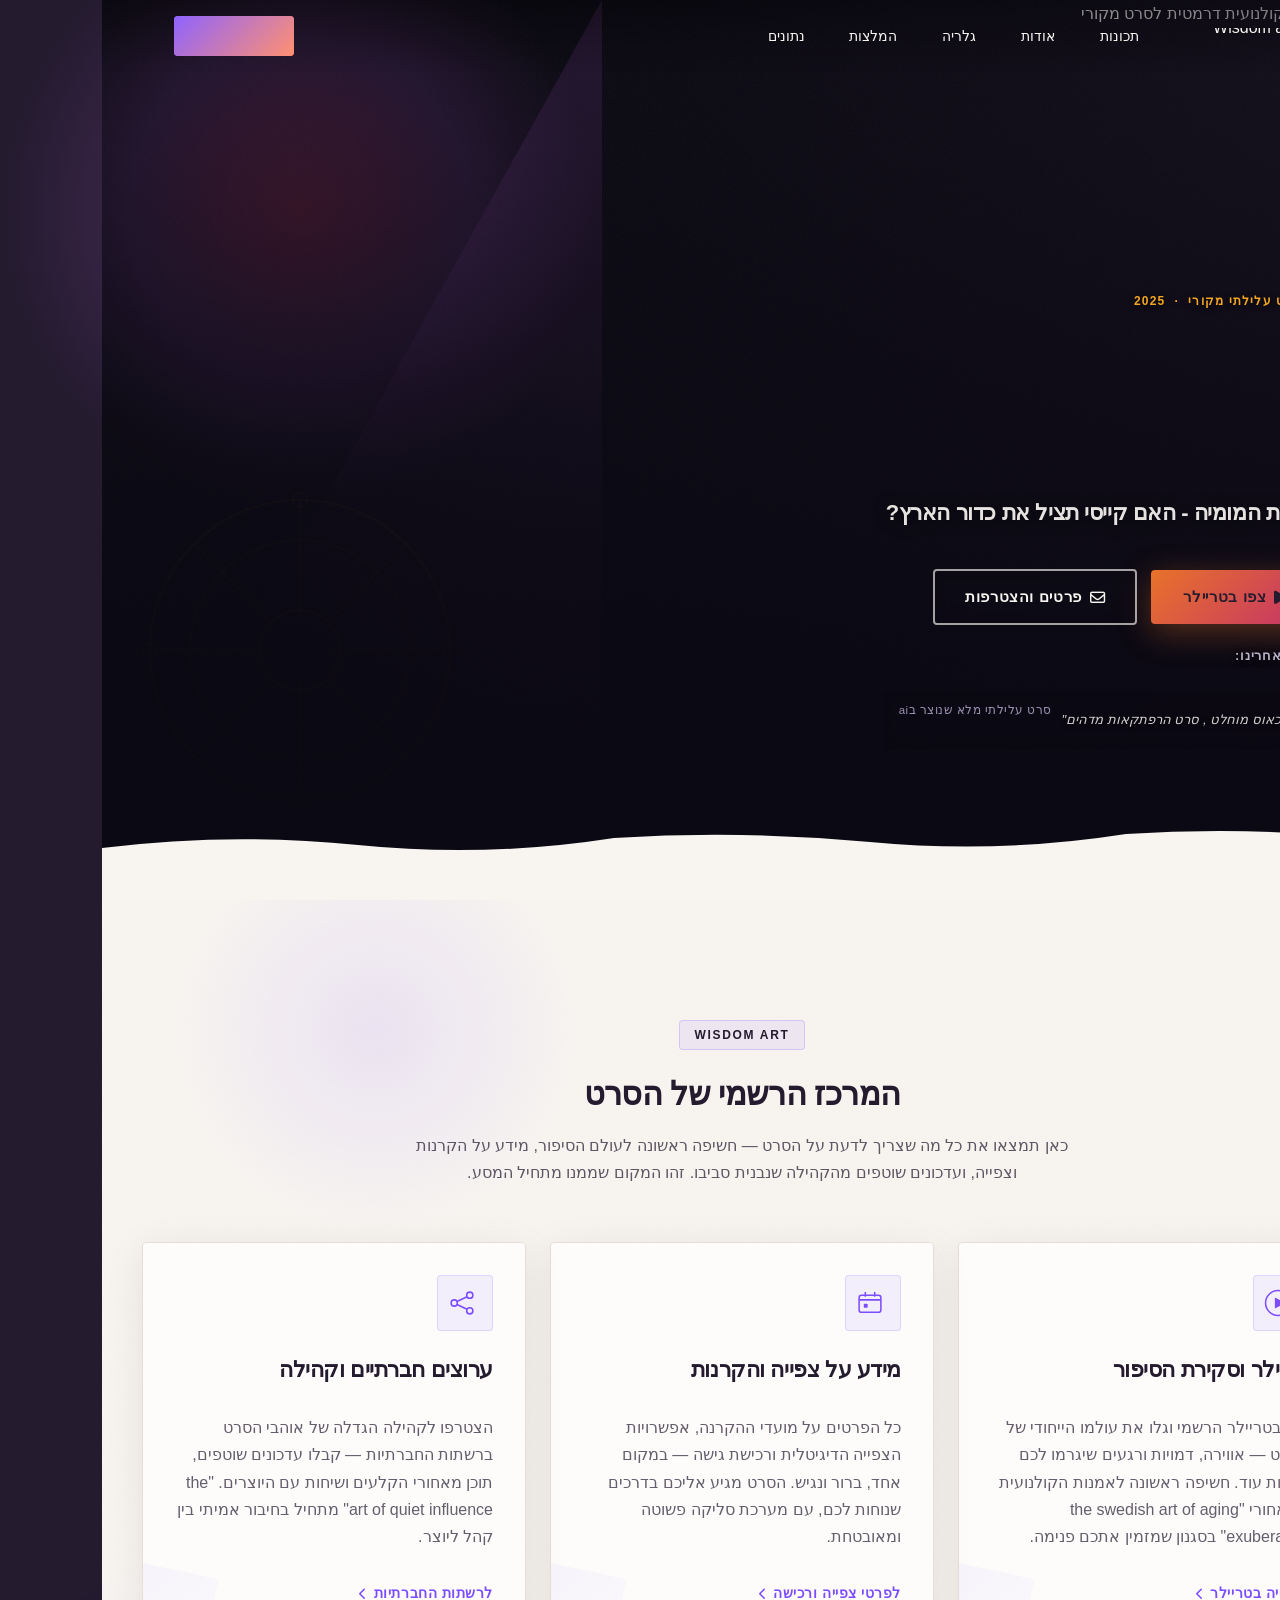
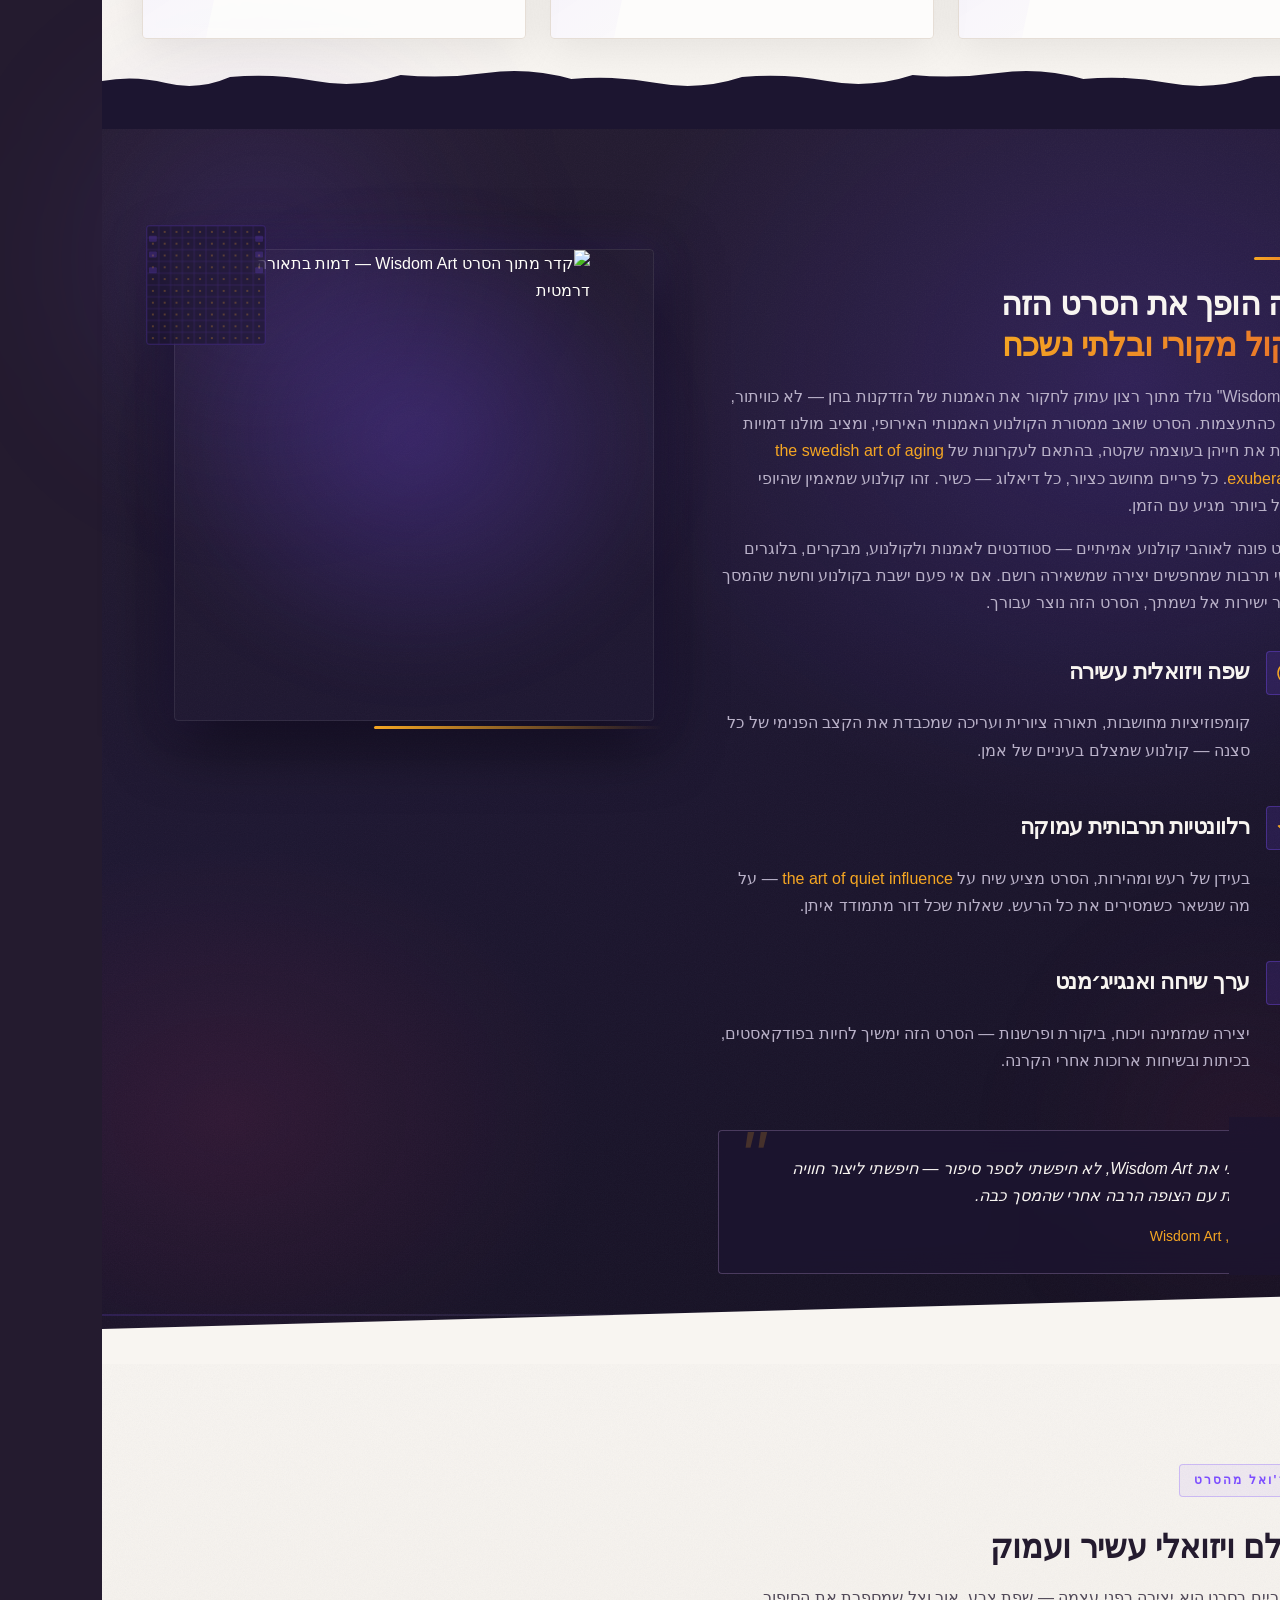
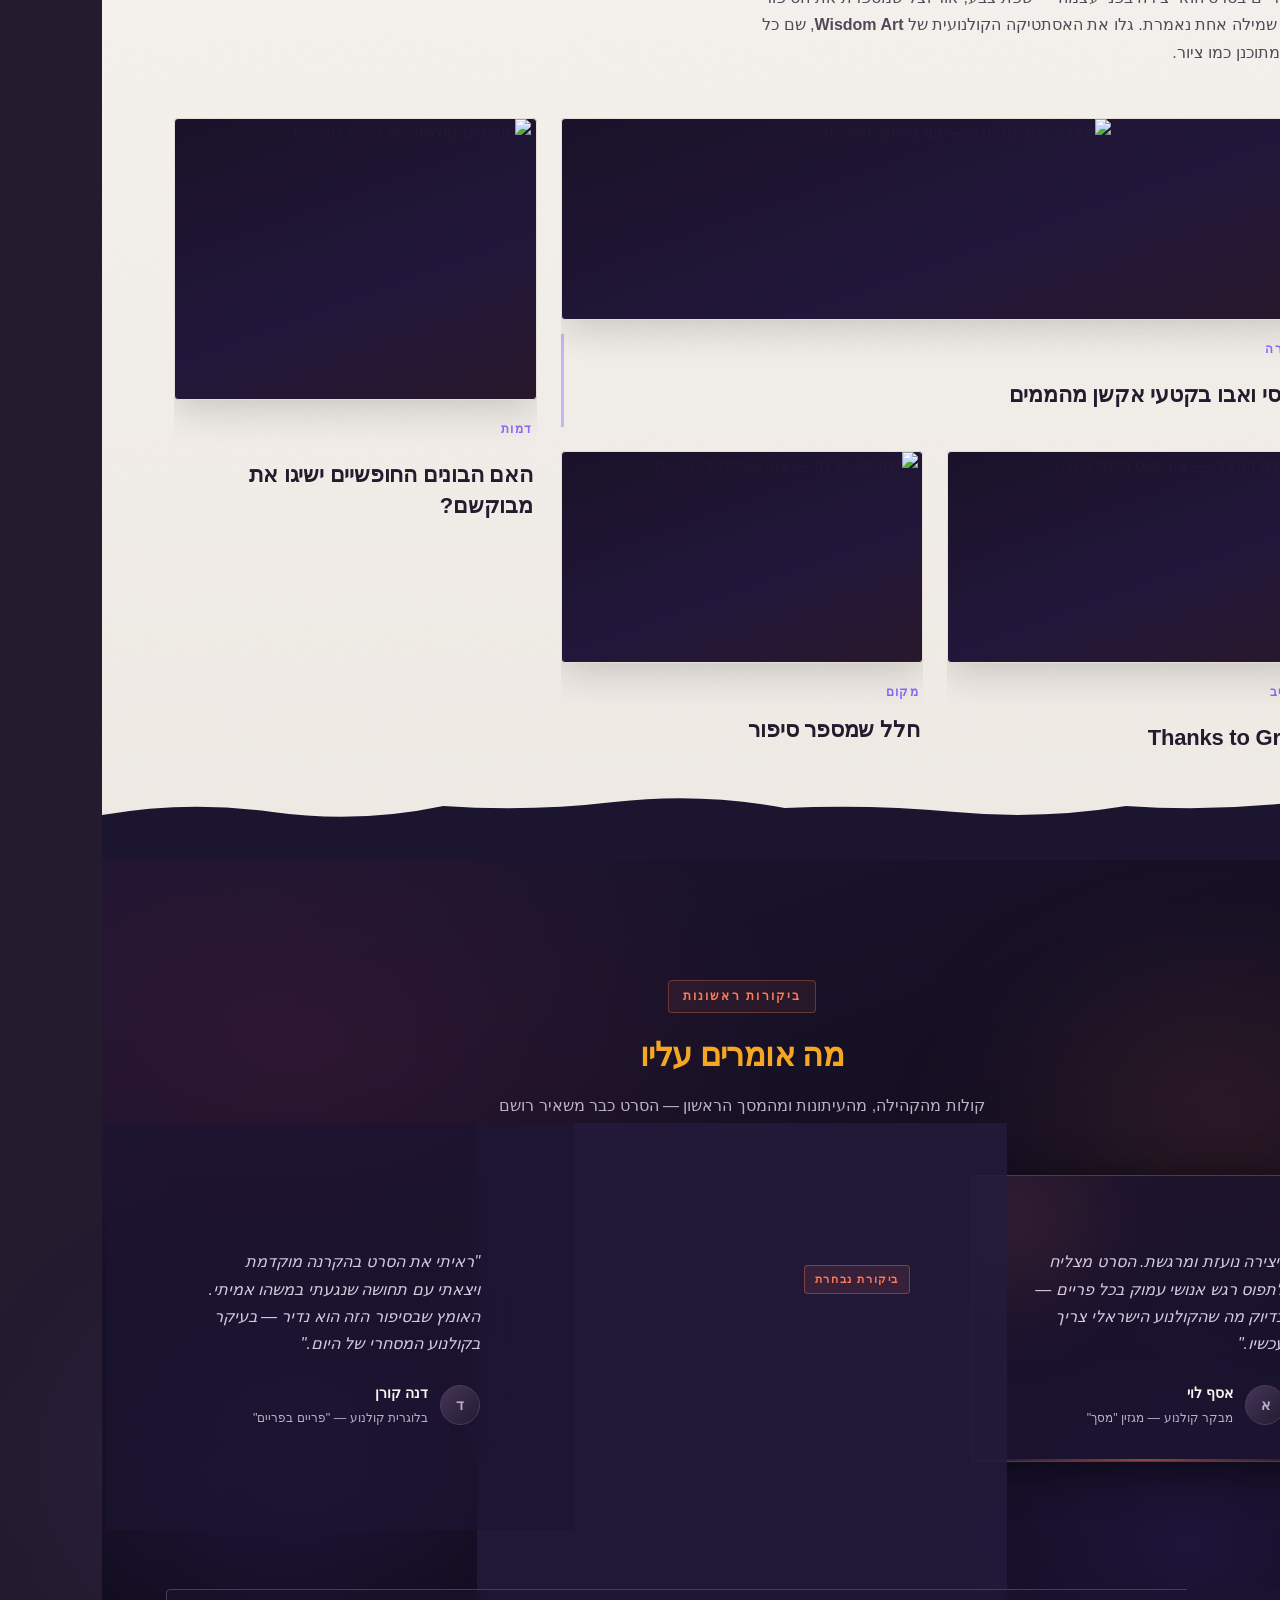
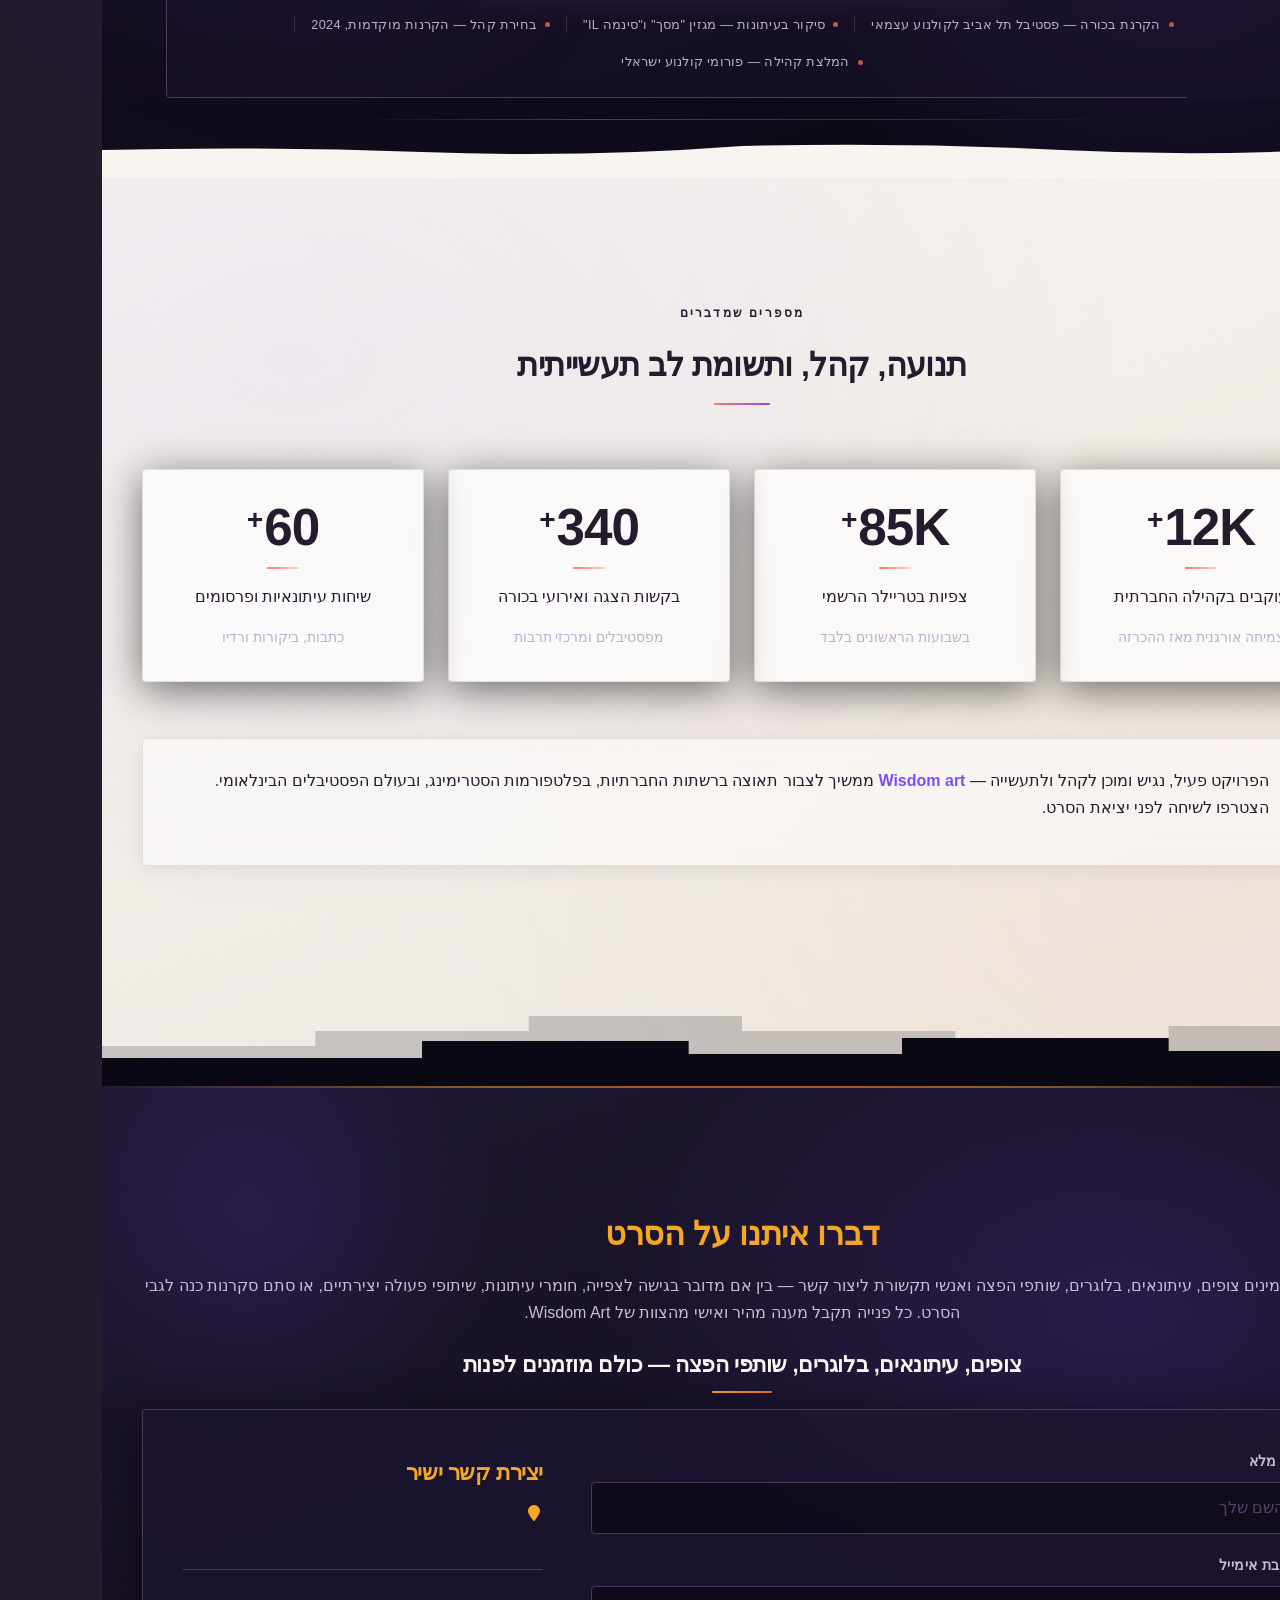
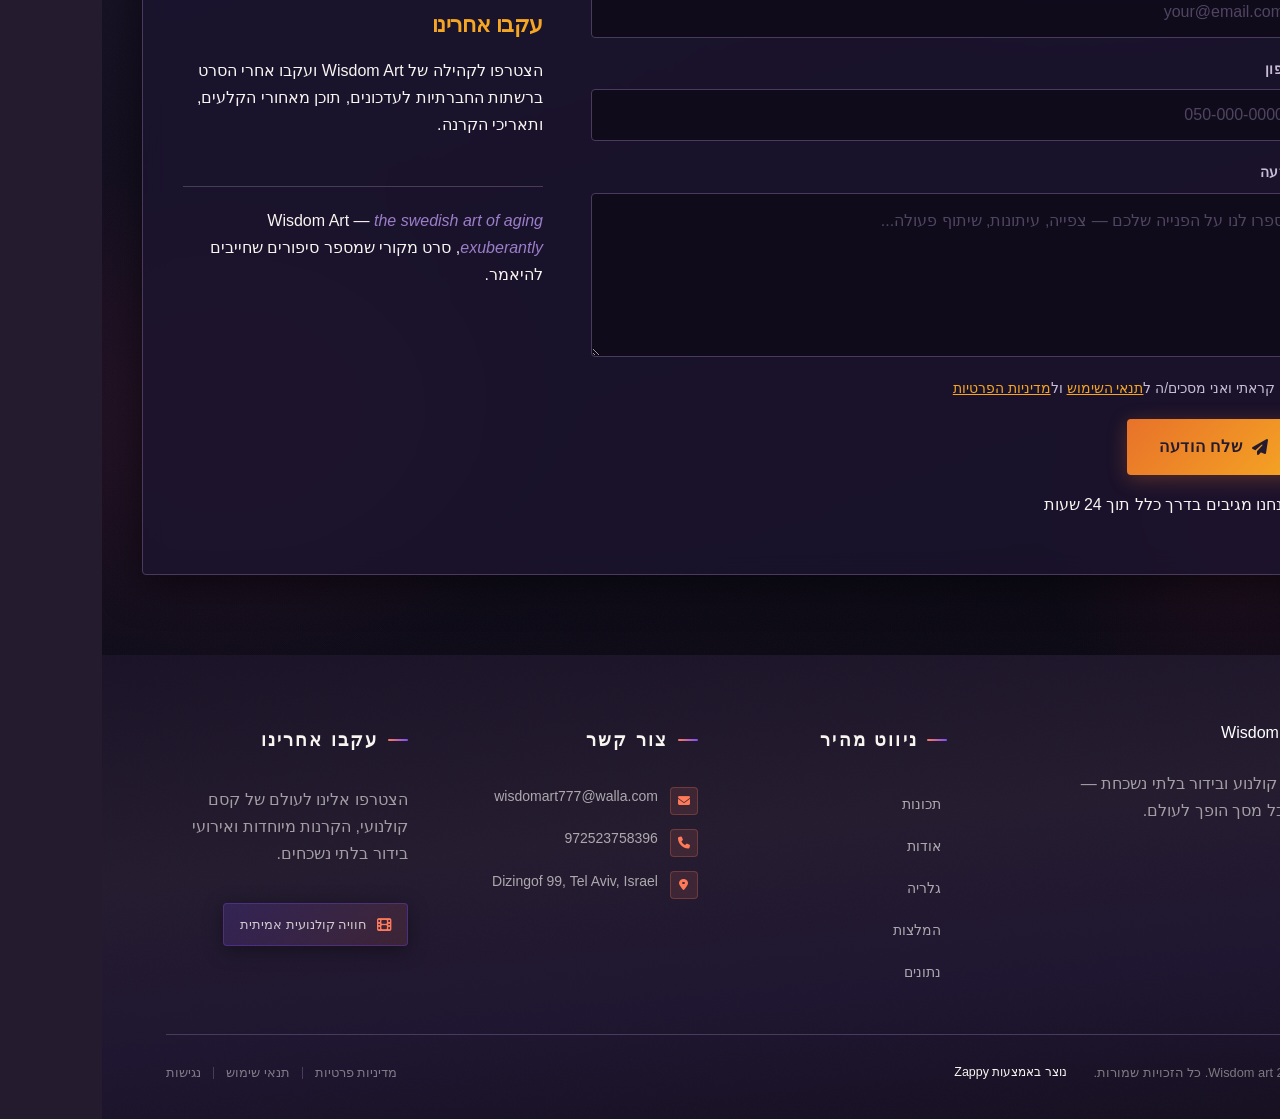
==== commit 3ac03dfc: "Background sync: Progressive GitHub Sync" ====
--- a/public/index.html
+++ b/public/index.html
@@ -1 +1 @@
-<!doctype html><html dir="rtl" lang="he"><head><meta charset="UTF-8"><meta content="width=device-width,initial-scale=1" name="viewport"><meta content="index, follow" name="robots"><title>the swedish art of aging exuberantly — Wisdom art</title><meta content="A promotional and distribution website for an original film, featuring an integrated payment/checkout system for ticket sales or digital access, and links to th" name="description"><meta content="the swedish art of aging exuberantly, the art of quiet influence, daily stoic meditations, Wisdom art" name="keywords"><link href="/assets/favicon.ico" rel="icon" type="image/x-icon"><link href="/assets/favicon-16x16.png" rel="icon" type="image/png" sizes="16x16"><link href="/assets/favicon-32x32.png" rel="icon" type="image/png" sizes="32x32"><link href="/assets/favicon-48x48.png" rel="icon" type="image/png" sizes="48x48"><link href="/assets/favicon-192x192.png" rel="icon" type="image/png" sizes="192x192"><link href="/assets/favicon-512x512.png" rel="icon" type="image/png" sizes="512x512"><link href="/assets/apple-touch-icon.png" rel="apple-touch-icon"><script>!function(){"use strict";var t="d07cc7a2-bf0d-4f7b-b56a-330d4f4c0abc",e="https://api.zappy5.com/api/analytics/track",a=18e5,n=2592e6,o=!0,i=!0,r=!0;var s=function(){var e="zappy_visitor_"+t,a=null;try{if(a=localStorage.getItem(e)){var o=JSON.parse(a),i=Date.now();if(i-o.created<n)return o.lastSeen=i,localStorage.setItem(e,JSON.stringify(o)),o.id}}catch(t){console.warn("Zappy Analytics: LocalStorage not available")}var r="zv_"+Date.now()+"_"+Math.random().toString(36).substr(2,9);try{localStorage.setItem(e,JSON.stringify({id:r,created:Date.now(),lastSeen:Date.now()}))}catch(t){}return r}(),c=function(){var e="zappy_session_"+t,n=null;try{if(n=sessionStorage.getItem(e)){var o=JSON.parse(n),i=Date.now();if(i-o.timestamp<a)return o.timestamp=i,sessionStorage.setItem(e,JSON.stringify(o)),o.id}}catch(t){console.warn("Zappy Analytics: SessionStorage not available")}var r="zs_"+Date.now()+"_"+Math.random().toString(36).substr(2,9);try{sessionStorage.setItem(e,JSON.stringify({id:r,timestamp:Date.now()}))}catch(t){}return r}();function l(a,n){n=n||{};var o={website_id:t,event_type:a,page_path:window.location.pathname,referrer:document.referrer||"direct",visitor_id:s,session_id:c,metadata:n};if(navigator.sendBeacon){var i=new Blob([JSON.stringify(o)],{type:"application/json"});navigator.sendBeacon(e,i)}else fetch(e,{method:"POST",headers:{"Content-Type":"application/json"},body:JSON.stringify(o),keepalive:!0}).catch(function(t){console.warn("Zappy Analytics: Failed to track event",t)})}o&&l("pageview",{title:document.title,url:window.location.href}),i&&document.addEventListener("click",function(t){var e=t.target;if("BUTTON"===e.tagName||e.closest("button")){var a="BUTTON"===e.tagName?e:e.closest("button");l("click",{element:"button",text:a.textContent.trim().substring(0,100),id:a.id||null,class:a.className||null})}else if("A"===e.tagName||e.closest("a")){var n="A"===e.tagName?e:e.closest("a");l("navigation",{element:"link",text:n.textContent.trim().substring(0,100),href:n.href,external:n.hostname!==window.location.hostname})}},!0),r&&document.addEventListener("submit",function(t){var e=t.target;l("form_submit",{form_id:e.id||null,form_name:e.name||null,form_action:e.action||null,form_method:e.method||"GET"})},!0);var d=Date.now();window.addEventListener("beforeunload",function(){l("page_unload",{time_on_page:Math.floor((Date.now()-d)/1e3),page_path:window.location.pathname})}),window.zappyAnalytics={track:l,getVisitorId:function(){return s},getSessionId:function(){return c}}}()</script><meta content="the swedish art of aging exuberantly — Wisdom art" property="og:title"><meta content="A promotional and distribution website for an original film, featuring an integrated payment/checkout system for ticket sales or digital access, and links to th" property="og:description"><meta content="summary_large_image" name="twitter:card"><meta content="the swedish art of aging exuberantly — Wisdom art" name="twitter:title"><meta content="A promotional and distribution website for an original film, featuring an integrated payment/checkout system for ticket sales or digital access, and links to th" name="twitter:description"><meta content="website" property="og:type"><meta content="he_IL" property="og:locale"><link href="https://cdnjs.cloudflare.com/ajax/libs/font-awesome/6.4.0/css/all.min.css" rel="stylesheet"><link href="/assets/favicon.ico" rel="icon" type="image/x-icon"><link href="/assets/favicon-16x16.png" rel="icon" type="image/png" sizes="16x16"><link href="/assets/favicon-32x32.png" rel="icon" type="image/png" sizes="32x32"><link href="/assets/favicon-48x48.png" rel="icon" type="image/png" sizes="48x48"><link href="/assets/favicon-192x192.png" rel="icon" type="image/png" sizes="192x192"><link href="/assets/favicon-512x512.png" rel="icon" type="image/png" sizes="512x512"><link href="/assets/apple-touch-icon.png" rel="apple-touch-icon"><link href="https://cdn.jsdelivr.net/npm/vanilla-cookieconsent@3/dist/cookieconsent.css" rel="stylesheet"><script src="https://cdn.jsdelivr.net/npm/vanilla-cookieconsent@3/dist/cookieconsent.umd.js"></script><script src="https://cdn.jsdelivr.net/gh/mickidum/acc_toolbar/acctoolbar/acctoolbar.min.js"></script><link href="/styles.css" rel="stylesheet"><style id="zappy-dropdown-submenu-styles">#navMenu li:has(.sub-menu),.nav-menu li:has(.sub-menu),.navbar li:has(.sub-menu),nav li:has(.sub-menu){position:relative}#navMenu .sub-menu,.nav-menu .sub-menu,.navbar .sub-menu,nav .sub-menu{display:block!important;position:absolute!important;top:100%;left:0;min-width:220px;background:#fff;border-radius:8px;box-shadow:0 8px 25px rgba(0,0,0,.15);padding:8px 0;opacity:0;visibility:hidden;transform:translateY(10px);transition:all .3s ease;z-index:1000;list-style:none;pointer-events:none}#navMenu li:hover>.sub-menu,.nav-menu li:hover>.sub-menu,.navbar li:hover>.sub-menu,nav li:hover>.sub-menu{opacity:1!important;visibility:visible!important;transform:translateY(0)!important;pointer-events:auto!important}.sub-menu li{list-style:none;margin:0;padding:0}.sub-menu a{display:block!important;padding:10px 16px!important;color:var(--text-dark,#333)!important;font-weight:500;text-decoration:none;white-space:nowrap;transition:background-color .2s}.sub-menu .zappy-nav-child>a{padding-left:28px!important;font-size:.9em!important;opacity:.85!important}[dir=rtl] .sub-menu .zappy-nav-child>a,html[lang=ar] .sub-menu .zappy-nav-child>a,html[lang=he] .sub-menu .zappy-nav-child>a{padding-left:10px!important;padding-right:28px!important}.sub-menu .zappy-nav-parent>a{font-weight:600!important}.sub-menu a:hover{background-color:#f5f5f5}[dir=rtl] .nav-menu .sub-menu,[dir=rtl] .navbar .sub-menu,[dir=rtl] nav .sub-menu,html[lang=ar] .nav-menu .sub-menu,html[lang=ar] .navbar .sub-menu,html[lang=ar] nav .sub-menu,html[lang=he] .nav-menu .sub-menu,html[lang=he] .navbar .sub-menu,html[lang=he] nav .sub-menu{left:auto!important;right:0!important}.sub-menu:empty,.sub-menu:not(:has(li)):not(:has(> a)),.sub-menu:not(:has(li:not(.zappy-hidden-menu-item))):not(:has(> a)){display:none!important;opacity:0!important;visibility:hidden!important;pointer-events:none!important}li:has(.menu-group-title):hover>.sub-menu{opacity:1!important;visibility:visible!important;transform:translateY(0)!important;pointer-events:auto!important}#navMenu>li>.menu-group-title,.nav-menu>li>.menu-group-title{display:inline-block;padding:.5rem 1rem;cursor:default;user-select:none}@media (max-width:768px){#navMenu .sub-menu,.nav-menu .sub-menu,.navbar .sub-menu,nav .sub-menu{position:static!important;transform:none!important;box-shadow:none!important;background:0 0!important;max-height:0;overflow:hidden;opacity:0;visibility:hidden;transition:max-height .3s ease,opacity .3s ease;padding:0!important;border-radius:0!important}#navMenu .sub-menu.mobile-expanded,.nav-menu .sub-menu.mobile-expanded,.navbar .sub-menu.mobile-expanded{max-height:none!important;overflow-y:visible!important;opacity:1!important;visibility:visible!important;padding:8px 0 8px 16px!important}[dir=rtl] .sub-menu.mobile-expanded,html[lang=he] .sub-menu.mobile-expanded{padding:8px 16px 8px 0!important}#navMenu li:hover>.sub-menu,.nav-menu li:hover>.sub-menu,.navbar li:hover>.sub-menu,nav li:hover>.sub-menu{opacity:0;visibility:hidden;pointer-events:none}#navMenu li>.sub-menu.mobile-expanded,.nav-menu li>.sub-menu.mobile-expanded,.navbar li>.sub-menu.mobile-expanded,nav li>.sub-menu.mobile-expanded{opacity:1!important;visibility:visible!important;pointer-events:auto!important}#navMenu li:has(.sub-menu),.nav-menu li:has(.sub-menu),.navbar li:has(.sub-menu),nav li:has(.sub-menu){display:flex!important;flex-wrap:wrap!important;align-items:center!important;position:relative!important;min-height:44px!important}#navMenu li:has(.sub-menu)>a,.nav-menu li:has(.sub-menu)>a,.navbar li:has(.sub-menu)>a,nav li:has(.sub-menu)>a{flex:1!important;min-width:0!important}#navMenu li:has(.sub-menu)>.menu-group-title,.nav-menu li:has(.sub-menu)>.menu-group-title,.navbar li:has(.sub-menu)>.menu-group-title,nav li:has(.sub-menu)>.menu-group-title{flex:1!important;min-width:0!important;padding:0!important;line-height:inherit!important}#navMenu li:has(.sub-menu)>.sub-menu,.nav-menu li:has(.sub-menu)>.sub-menu,.navbar li:has(.sub-menu)>.sub-menu,nav li:has(.sub-menu)>.sub-menu{flex-basis:100%!important;width:100%!important}#navMenu li:has(.sub-menu)>a [class*=arrow],#navMenu li:has(.sub-menu)>a [class*=chevron],.nav-menu li:has(.sub-menu)>a .fa-angle-down,.nav-menu li:has(.sub-menu)>a .fa-chevron-down,.nav-menu li:has(.sub-menu)>a [class*=arrow],.nav-menu li:has(.sub-menu)>a [class*=chevron],nav li:has(.sub-menu)>a [class*=arrow],nav li:has(.sub-menu)>a [class*=chevron]{display:none!important;visibility:hidden!important}.mobile-submenu-toggle{display:flex!important;align-items:center!important;justify-content:center!important;width:44px!important;height:auto!important;background:0 0!important;border:none!important;cursor:pointer!important;color:var(--text-light)!important;position:static!important;flex-shrink:0!important;align-self:stretch!important;z-index:2!important;padding:0!important;margin:0!important}.mobile-submenu-toggle::after{content:''!important;width:0!important;height:0!important;border-left:6px solid transparent!important;border-right:6px solid transparent!important;border-top:7px solid currentColor!important;transition:transform .3s ease!important}.mobile-submenu-toggle.expanded::after{transform:rotate(180deg)!important}.sub-menu a{padding:10px 0!important;display:block!important;color:var(--text-light)!important;white-space:normal!important}.sub-menu .zappy-nav-child>a{padding-left:28px!important;font-size:.9em!important;opacity:.85!important}[dir=rtl] .sub-menu .zappy-nav-child>a,html[lang=ar] .sub-menu .zappy-nav-child>a,html[lang=he] .sub-menu .zappy-nav-child>a{padding-left:0!important;padding-right:28px!important}.sub-menu .zappy-nav-parent>a{font-weight:600!important}#navMenu.active,.nav-menu.active{max-width:100vw!important;overflow-x:hidden!important;box-sizing:border-box!important}.navbar .sub-menu li a,.zappy-products-dropdown .sub-menu a,nav.navbar .sub-menu li a{color:var(--text-light)!important}}@media (min-width:769px){.mobile-submenu-toggle{display:none!important}}</style><style id="zappy-widget-visibility">html[dir=rtl] .whatsapp-float{right:20px!important;left:auto!important}html:not([dir]) .whatsapp-float,html[dir=ltr] .whatsapp-float{left:20px!important;right:auto!important}html[dir=rtl] #mic-access-tool-general-button,html[dir=rtl] #mic-init-access-tool #mic-access-tool-general-button,html[dir=rtl] #mic-init-access-tool .mic-access-tool-general-button,html[dir=rtl] ._access-icon,html[dir=rtl] .mic-access-tool-general-button{left:20px!important;right:auto!important}html:not([dir]) #mic-access-tool-general-button,html:not([dir]) #mic-init-access-tool #mic-access-tool-general-button,html:not([dir]) #mic-init-access-tool .mic-access-tool-general-button,html:not([dir]) ._access-icon,html:not([dir]) .mic-access-tool-general-button,html[dir=ltr] #mic-access-tool-general-button,html[dir=ltr] #mic-init-access-tool #mic-access-tool-general-button,html[dir=ltr] #mic-init-access-tool .mic-access-tool-general-button,html[dir=ltr] ._access-icon,html[dir=ltr] .mic-access-tool-general-button{right:20px!important;left:auto!important}@media (max-width:768px){.whatsapp-float{display:flex!important}}@media (min-width:769px){.whatsapp-float{display:flex!important}}@media (max-width:768px){#mic-access-tool-general-button,#mic-init-access-tool #mic-access-tool-general-button,#mic-init-access-tool .mic-access-tool-general-button,._access-icon,.mic-access-tool-general-button{display:flex!important;visibility:visible!important;opacity:1!important;pointer-events:auto!important}#mic-access-tool-box.opened-mic-access-tool,#mic-init-access-tool #mic-access-tool-box.opened-mic-access-tool,.mic-access-tool-box.opened-mic-access-tool{visibility:visible!important;opacity:1!important;pointer-events:auto!important}}@media (min-width:769px){#mic-access-tool-general-button,#mic-init-access-tool #mic-access-tool-general-button,#mic-init-access-tool .mic-access-tool-general-button,._access-icon,.mic-access-tool-general-button{display:flex!important;visibility:visible!important;opacity:1!important;pointer-events:auto!important}#mic-access-tool-box.opened-mic-access-tool,#mic-init-access-tool #mic-access-tool-box.opened-mic-access-tool,.mic-access-tool-box.opened-mic-access-tool{visibility:visible!important;opacity:1!important;pointer-events:auto!important}}</style></head><body><nav class="navbar" dir="rtl"><button class="mobile-toggle" aria-label="Menu" id="mobileToggle"><svg viewBox="0 0 24 24" height="24" width="24" fill="none" class="hamburger-icon"><path d="M3 12h18M3 6h18M3 18h18" stroke="currentColor" stroke-width="2" stroke-linecap="round"></path></svg> <svg viewBox="0 0 24 24" height="24" width="24" fill="none" class="close-icon" style="display:none"><path d="M18 6L6 18M6 6l12 12" stroke="currentColor" stroke-width="2" stroke-linecap="round"></path></svg></button> <button class="phone-header-btn" aria-label="Call" data-phone="[business_phone]"><svg viewBox="0 0 24 24" height="20" width="20" fill="currentColor"><path d="M22 16.92v3a2 2 0 0 1-2.18 2 19.79 19.79 0 0 1-8.63-3.07 19.5 19.5 0 0 1-6-6 19.79 19.79 0 0 1-3.07-8.67A2 2 0 0 1 4.11 2h3a2 2 0 0 1 2 1.72 12.84 12.84 0 0 0 .7 2.81 2 2 0 0 1-.45 2.11L8.09 9.91a16 16 0 0 0 6 6l1.27-1.27a2 2 0 0 1 2.11-.45 12.84 12.84 0 0 0 2.81.7A2 2 0 0 1 22 16.92z"></path></svg></button><div class="nav-container"><div class="nav-right-group"><div class="nav-brand"><a href="/" class="logo-link"><img alt="Wisdom art" src="/assets/site-----image-1.webp" class="logo"></a></div><ul class="nav-menu" id="navMenu"><li><a href="#features">תכונות</a></li><li><a href="#about">אודות</a></li><li><a href="#gallery">גלריה</a></li><li><a href="#testimonials">המלצות</a></li><li><a href="#stats">נתונים</a></li></ul></div><div class="nav-cta-container"><a href="#contact" class="nav-cta-btn">צור קשר</a></div></div></nav><script>window.addEventListener("load",function(){const e=document.querySelector(".navbar, nav, header");if(!e)return void console.log("[Navbar] Navbar element not found");let t=document.getElementById("mobileToggle")||document.querySelector(".mobile-toggle")||document.querySelector(".hamburger")||document.querySelector(".hamburger-menu")||document.querySelector(".menu-toggle")||document.querySelector(".burger-menu")||document.querySelector('[aria-label="Menu"]')||document.querySelector('[aria-label="תפריט"]');const o=document.querySelector(".phone-header-btn"),n=window.getComputedStyle(e);let r=n.backgroundColor;if(console.log("[Navbar] Initial navbar background:",r),"transparent"===r||"rgba(0, 0, 0, 0)"===r||r.startsWith("rgba")&&r.includes(", 0)")){const e=n.backgroundImage;if(e&&"none"!==e)console.log("[Navbar] Navbar has background image/gradient, using dark text"),r="rgb(240, 240, 240)";else{const e=window.getComputedStyle(document.body).backgroundColor;console.log("[Navbar] Navbar transparent, using body background:",e),r=e}}const i=r.match(/\d+/g);if(i&&i.length>=3){const e=(.299*parseInt(i[0])+.587*parseInt(i[1])+.114*parseInt(i[2]))/255;console.log("[Navbar] Mobile button colors preserved from Claude CSS (luminance:",e.toFixed(2)+")");const n=document.createElement("style");n.id="zappy-mobile-nav-fix";document.documentElement.lang;document.documentElement.dir,n.textContent='\n        /* Hide mobile buttons on desktop, show only on mobile */\n        @media (min-width: 769px) {\n          .mobile-toggle,\n          .phone-header-btn {\n            display: none !important;\n          }\n        }\n        \n        /* Show and position mobile buttons correctly on mobile */\n        @media (max-width: 768px) {\n          .mobile-toggle,\n          .phone-header-btn {\n            position: absolute !important;\n            top: 0 !important;\n            bottom: 0 !important;\n            margin-top: auto !important;\n            margin-bottom: auto !important;\n            z-index: 1001 !important;\n            display: flex !important;\n            align-items: center !important;\n            justify-content: center !important;\n            width: 36px !important;\n            height: 36px !important;\n            border-radius: 50% !important;\n            border: none !important;\n            cursor: pointer !important;\n            padding: 6px !important;\n            background: none !important;\n            color: var(--nav-text, var(--text-light)) !important;\n            touch-action: manipulation !important;\n            -webkit-tap-highlight-color: transparent !important;\n          }\n          \n          /* LTR positioning (default): hamburger LEFT, phone RIGHT */\n          html:not([dir="rtl"]):not([lang="he"]):not([lang="ar"]) .mobile-toggle,\n          html[dir="ltr"] .mobile-toggle {\n            left: 12px !important;\n            right: auto !important;\n          }\n          html:not([dir="rtl"]):not([lang="he"]):not([lang="ar"]) .phone-header-btn,\n          html[dir="ltr"] .phone-header-btn {\n            right: 12px !important;\n            left: auto !important;\n          }\n          \n          /* RTL positioning: hamburger RIGHT, phone LEFT */\n          html[dir="rtl"] .mobile-toggle,\n          html[lang="he"] .mobile-toggle,\n          html[lang="ar"] .mobile-toggle {\n            right: 12px !important;\n            left: auto !important;\n          }\n          html[dir="rtl"] .phone-header-btn,\n          html[lang="he"] .phone-header-btn,\n          html[lang="ar"] .phone-header-btn {\n            left: 12px !important;\n            right: auto !important;\n          }\n          \n          /* CRITICAL: Ensure nav-container has min-height on mobile */\n          /* All children are positioned absolutely/fixed on mobile, so height:auto collapses to 0 */\n          .nav-container {\n            min-height: 70px !important;\n            position: relative !important;\n          }\n          \n          /* Ensure SVG icons are properly sized and inherit color */\n          .mobile-toggle svg,\n          .phone-header-btn svg {\n            width: 24px !important;\n            height: 24px !important;\n            /* Don\'t force display - let JavaScript control hamburger/close toggle */\n          }\n          \n          /* Reset nav-cta-container on mobile - remove desktop box-shadow/padding */\n          /* that creates a visible ghost box when CTA button is hidden */\n          .nav-cta-container {\n            box-shadow: none !important;\n            padding: 0 !important;\n          }\n          \n          /* Hide nav-cta-container entirely on mobile when there\'s no lang-switcher */\n          /* (only the CTA button is inside, and it\'s hidden on mobile) */\n          .nav-cta-container:not(:has(.lang-switcher)) {\n            display: none !important;\n          }\n          \n          /* CRITICAL: Prevent hero image fade gradient from bleeding over headline text */\n          /* The .image-fade-gradient has bottom: -30px (extends below parent) */\n          /* On mobile stacked layout, this overlaps the h1 text below the image */\n          .hero-image-column {\n            overflow: hidden !important;\n          }\n          .image-fade-gradient {\n            bottom: 0 !important;\n          }\n          \n          /* Hide desktop language switcher on mobile - hamburger menu handles it */\n          /* High specificity to override stored CSS */\n          .lang-switcher,\n          .nav-cta-container .lang-switcher,\n          .nav-container .lang-switcher,\n          .navbar .lang-switcher,\n          .navbar .nav-cta-container .lang-switcher {\n            display: none !important;\n          }\n        }\n      ';const r=document.getElementById("zappy-mobile-nav-fix");r&&r.remove(),document.head.appendChild(n),console.log("[Navbar] Critical CSS injected for mobile nav positioning");const a=window.innerWidth<=768;if(t){const e=t.querySelector(".hamburger-icon"),o=t.querySelector(".close-icon");e&&(e.style.setProperty("width","24px","important"),e.style.setProperty("height","24px","important"),e.style.setProperty("display","block","important")),o&&(o.style.setProperty("width","24px","important"),o.style.setProperty("height","24px","important"),o.style.setProperty("display","none","important")),a?(t.style.setProperty("position","absolute","important"),t.style.setProperty("top","0","important"),t.style.setProperty("bottom","0","important"),t.style.setProperty("margin-top","auto","important"),t.style.setProperty("margin-bottom","auto","important"),t.style.setProperty("z-index","1001","important"),t.style.removeProperty("left"),t.style.removeProperty("right"),console.log("[Navbar] Mobile toggle positioning applied (mobile viewport)")):(t.style.removeProperty("position"),t.style.removeProperty("top"),t.style.removeProperty("transform"),t.style.removeProperty("z-index"),t.style.removeProperty("left"),t.style.removeProperty("right"),console.log("[Navbar] Desktop viewport - cleared mobile toggle inline positioning"))}if(o){const e=o.querySelector("svg");e&&(e.style.width="24px",e.style.height="24px",e.setAttribute("width","24"),e.setAttribute("height","24")),a?(o.style.setProperty("position","absolute","important"),o.style.setProperty("top","0","important"),o.style.setProperty("bottom","0","important"),o.style.setProperty("margin-top","auto","important"),o.style.setProperty("margin-bottom","auto","important"),o.style.setProperty("z-index","1001","important"),o.style.removeProperty("left"),o.style.removeProperty("right"),console.log("[Navbar] Phone button positioning applied (mobile viewport)")):(o.style.removeProperty("position"),o.style.removeProperty("top"),o.style.removeProperty("transform"),o.style.removeProperty("z-index"),o.style.removeProperty("left"),o.style.removeProperty("right"),console.log("[Navbar] Desktop viewport - cleared phone button inline positioning"))}}else console.log("[Navbar] Could not parse background color:",r);t=document.getElementById("mobileToggle")||document.querySelector(".mobile-toggle")||document.querySelector(".hamburger")||document.querySelector(".hamburger-menu")||document.querySelector(".menu-toggle")||document.querySelector(".burger-menu")||document.querySelector('[aria-label="Menu"]')||document.querySelector('[aria-label="תפריט"]');const a=document.getElementById("navMenu")||document.querySelector(".nav-menu")||document.querySelector(".nav-links")||document.querySelector("nav ul:not(.submenu)");if(!t||!a)return void console.log("[Navbar] Mobile toggle or menu not found:",{toggle:!!t,menu:!!a});a.id||(a.id="navMenu"),console.log("[Navbar] Initializing mobile menu...");const l=t.cloneNode(!0);t.parentNode.replaceChild(l,t);var s=0;function p(e){var t=Date.now();t-s<300||(s=t,function(e){e.preventDefault(),e.stopPropagation();const t=l.querySelector(".hamburger-icon"),o=l.querySelector(".close-icon");a.classList.contains("active")?(a.classList.remove("active"),t&&t.style.setProperty("display","block","important"),o&&o.style.setProperty("display","none","important"),document.body.style.overflow="",console.log("[Navbar] Menu closed")):(a.classList.add("active"),t&&t.style.setProperty("display","none","important"),o&&o.style.setProperty("display","block","important"),document.body.style.overflow="hidden",console.log("[Navbar] Menu opened"))}(e))}l.addEventListener("click",p),l.addEventListener("touchend",p),a.querySelectorAll("a").forEach(function(e){e.addEventListener("click",function(){if("#"===this.getAttribute("href"))return;const e=l.querySelector(".hamburger-icon"),t=l.querySelector(".close-icon");a.classList.remove("active"),e&&e.style.setProperty("display","block","important"),t&&t.style.setProperty("display","none","important"),document.body.style.overflow="",console.log("[Navbar] Menu closed (link clicked)")})});var c=a.querySelectorAll(".dropdown-toggle");c.forEach(function(e){e.addEventListener("click",function(e){e.preventDefault(),e.stopPropagation();var t=this.closest(".nav-dropdown");t&&(t.parentNode.querySelectorAll(".nav-dropdown.open").forEach(function(e){e!==t&&e.classList.remove("open")}),t.classList.toggle("open"),console.log("[Navbar] Dropdown toggled:",t.classList.contains("open")?"open":"closed"))})}),document.addEventListener("click",function(e){e.target.closest(".nav-dropdown")||document.querySelectorAll(".nav-dropdown.open").forEach(function(e){e.classList.remove("open")})}),console.log("[Navbar] Dropdown handlers initialized for "+c.length+" dropdowns"),o&&o.addEventListener("click",function(){const e=document.querySelectorAll('a[href^="tel:"]'),t=e.length>0?e[0].getAttribute("href").replace("tel:",""):"[business_phone]";window.location.href="tel:"+t,console.log("[Navbar] Phone button clicked")}),console.log("[Navbar] Mobile menu initialized successfully")})</script><main><section class="index-hero-section" data-band-index="0" data-layout-spec="בית-hero" dir="rtl" id="index-hero-section" data-hero-type="fullscreen-scrim"><div class="index-hero-bg-wrapper"><img alt="תמונת רקע קולנועית דרמטית לסרט מקורי" src="/assets/site-index-hero-image-1.webp" data-context="A dramatic cinematic film still for an original Israeli art film — a lone figure silhouetted against a vast, moody landscape bathed in deep violet and amber dusk light, with visible film grain texture, high contrast, and a painterly atmospheric quality evoking a contemporary art-house cinema experience" data-element-id="img-1778433034698-svf4bhlzn" data-element-type="image" data-placeholder="index-hero-image-1" height="700" width="1200" class="index-hero-bg-img" data-hero-background="true" data-hero-bg="true"></div><div class="index-hero-orb" aria-hidden="true"></div><svg viewBox="0 0 500 700" xmlns="http://www.w3.org/2000/svg" aria-hidden="true" data-no-icon-edit="true" preserveAspectRatio="none" class="index-hero-beam"><defs><radialGradient cx="100%" cy="0%" id="beamGrad" r="100%"><stop offset="0%" stop-color="#9B4DB8" stop-opacity="0.18"></stop><stop offset="100%" stop-color="#9B4DB8" stop-opacity="0"></stop></radialGradient></defs><polygon fill="url(#beamGrad)" points="500,0 500,0 0,700 500,700"></polygon></svg> <svg viewBox="0 0 320 320" xmlns="http://www.w3.org/2000/svg" aria-hidden="true" data-no-icon-edit="true" class="index-hero-reel"><circle cx="160" cy="160" r="150" stroke="#F5A623" stroke-width="2" fill="none" opacity="0.07"></circle><circle cx="160" cy="160" r="110" stroke="#F5A623" stroke-width="1.5" fill="none" opacity="0.06"></circle><circle cx="160" cy="160" r="40" stroke="#F5A623" stroke-width="2" fill="none" opacity="0.07"></circle><line stroke="#F5A623" stroke-width="1.5" x1="160" x2="160" y1="10" y2="130" opacity="0.06"></line><line stroke="#F5A623" stroke-width="1.5" x1="160" x2="160" y1="190" y2="310" opacity="0.06"></line><line stroke="#F5A623" stroke-width="1.5" x1="10" x2="130" y1="160" y2="160" opacity="0.06"></line><line stroke="#F5A623" stroke-width="1.5" x1="190" x2="310" y1="160" y2="160" opacity="0.06"></line><line stroke="#F5A623" stroke-width="1.5" x1="54" x2="130" y1="54" y2="130" opacity="0.06"></line><line stroke="#F5A623" stroke-width="1.5" x1="190" x2="266" y1="190" y2="266" opacity="0.06"></line><line stroke="#F5A623" stroke-width="1.5" x1="266" x2="190" y1="54" y2="130" opacity="0.06"></line><line stroke="#F5A623" stroke-width="1.5" x1="130" x2="54" y1="190" y2="266" opacity="0.06"></line><circle cx="160" cy="10" r="7" stroke="#F5A623" stroke-width="1.5" fill="none" opacity="0.07"></circle><circle cx="310" cy="160" r="7" stroke="#F5A623" stroke-width="1.5" fill="none" opacity="0.07"></circle><circle cx="160" cy="310" r="7" stroke="#F5A623" stroke-width="1.5" fill="none" opacity="0.07"></circle><circle cx="10" cy="160" r="7" stroke="#F5A623" stroke-width="1.5" fill="none" opacity="0.07"></circle></svg><div class="index-hero-grain" aria-hidden="true"></div><div class="index-hero-scrim" aria-hidden="true"></div><div class="index-hero-content"><div class="index-hero-inner"><div class="index-hero-micro-label"><span class="index-hero-dot"></span> <span>סרט עלילתי מקורי &nbsp;·&nbsp; 2025</span></div><h1 class="index-hero-h1"><font color="#241b2f"><span style="-webkit-text-fill-color:rgba(0, 0, 0, 0)">נקמת המומיהנ</span></font></h1><h3 class="index-hero-h3" style="text-align:center">נקמת המומיה - האם קייסי תציל את כדור הארץ?</h3><div class="index-hero-ctas"><a href="#trailer" class="index-hero-btn-primary" data-element-id="btn-1778433034694-vpkdt8h4v" data-element-type="button" data-native-element="true" style="color:rgb(36, 27, 47) !important"><i class="fa-solid fa-play"></i> <span style="color:rgb(36, 27, 47) !important">צפו בטריילר</span> </a><a href="#contact" class="index-hero-btn-secondary" data-element-id="btn-1778433034694-pf6wvb1i1" data-element-type="button" data-native-element="true"><i class="fa-envelope fa-regular"></i> <span>פרטים והצטרפות</span></a></div><div class="index-hero-social"><span class="index-hero-social-label">עקבו אחרינו:</span> <a href="https://youtube.com" class="index-hero-social-link" target="_blank" aria-label="יוטיוב" rel="noopener"><i class="fa-brands fa-youtube" data-element-id="icon-1778433034697-f1ry2ai2r" data-element-type="icon" data-icon-type="fontawesome"></i></a></div><div class="index-hero-quote"><i class="fa-solid fa-quote-right index-hero-quote-icon" style="cursor:pointer"></i> <span>כאוס מוחלט , סרט הרפתקאות מדהים"</span> <span class="index-hero-quote-source">סרט עלילתי מלא שנוצר בai<br><br></span></div></div></div><div class="index-hero-divider-wrapper"><svg viewBox="0 0 1200 90" xmlns="http://www.w3.org/2000/svg" aria-hidden="true" data-no-icon-edit="true" preserveAspectRatio="none"><defs><linearGradient id="burnGrad" x1="0" x2="0" y1="0" y2="1"><stop offset="0%" stop-color="#F8F5F1" stop-opacity="0"></stop><stop offset="100%" stop-color="#F8F5F1" stop-opacity="1"></stop></linearGradient></defs><path d="M0,90 L0,38 Q120,22 240,35 T480,28 Q600,20 720,32 T960,24 Q1080,16 1200,30 L1200,90 Z" fill="var(--bg-light)"></path><path d="M0,90 L0,55 Q200,48 400,58 T800,50 Q1000,44 1200,54 L1200,90 Z" fill="var(--bg-light)" opacity="0.6"></path></svg></div></section><section class="index-features-section" data-band-index="1" data-layout-spec="בית-features" dir="rtl" id="features"><div class="index-features-texture" aria-hidden="true"></div><div class="index-features-glow" aria-hidden="true"></div><div class="index-features-container"><div class="index-features-intro"><span class="index-features-label">Wisdom Art</span><h2 class="index-features-title">המרכז הרשמי של הסרט</h2><p class="index-features-subtitle">כאן תמצאו את כל מה שצריך לדעת על הסרט — חשיפה ראשונה לעולם הסיפור, מידע על הקרנות וצפייה, ועדכונים שוטפים מהקהילה שנבנית סביבו. זהו המקום שממנו מתחיל המסע.</p></div><div class="index-features-grid"><article class="index-features-card"><div class="index-features-card-backplate" aria-hidden="true"></div><div class="index-features-card-icon-wrap"><svg viewBox="0 0 36 36" xmlns="http://www.w3.org/2000/svg" aria-hidden="true" height="36" width="36" fill="none" data-element-type="icon" data-icon-type="svg"><circle cx="18" cy="18" r="16" stroke="currentColor" stroke-width="2"></circle><polygon fill="currentColor" points="14,11 28,18 14,25"></polygon></svg></div><div class="index-features-card-body"><h3 class="index-features-card-title">טריילר וסקירת הסיפור</h3><p class="index-features-card-text">צפו בטריילר הרשמי וגלו את עולמו הייחודי של הסרט — אווירה, דמויות ורגעים שיגרמו לכם לרצות עוד. חשיפה ראשונה לאמנות הקולנועית שמאחורי "the swedish art of aging exuberantly" בסגנון שמזמין אתכם פנימה.</p><a href="#trailer" class="index-features-card-cta">לצפייה בטריילר <i class="fa-solid fa-chevron-left" aria-hidden="true"></i></a></div></article><article class="index-features-card"><div class="index-features-card-backplate" aria-hidden="true"></div><div class="index-features-card-icon-wrap"><svg viewBox="0 0 36 36" xmlns="http://www.w3.org/2000/svg" aria-hidden="true" height="36" width="36" fill="none" data-element-type="icon" data-icon-type="svg"><rect height="22" width="28" x="4" y="8" rx="3" stroke="currentColor" stroke-width="2"></rect><line stroke="currentColor" stroke-width="2" x1="4" x2="32" y1="14" y2="14"></line><line stroke="currentColor" stroke-width="2" x1="12" x2="12" y1="4" y2="10"></line><line stroke="currentColor" stroke-width="2" x1="24" x2="24" y1="4" y2="10"></line><rect height="5" width="5" fill="currentColor" x="10" y="19" rx="1"></rect></svg></div><div class="index-features-card-body"><h3 class="index-features-card-title">מידע על צפייה והקרנות</h3><p class="index-features-card-text">כל הפרטים על מועדי ההקרנה, אפשרויות הצפייה הדיגיטלית ורכישת גישה — במקום אחד, ברור ונגיש. הסרט מגיע אליכם בדרכים שנוחות לכם, עם מערכת סליקה פשוטה ומאובטחת.</p><a href="#tickets" class="index-features-card-cta">לפרטי צפייה ורכישה <i class="fa-solid fa-chevron-left" aria-hidden="true"></i></a></div></article><article class="index-features-card"><div class="index-features-card-backplate" aria-hidden="true"></div><div class="index-features-card-icon-wrap"><svg viewBox="0 0 36 36" xmlns="http://www.w3.org/2000/svg" aria-hidden="true" height="36" width="36" fill="none" data-element-type="icon" data-icon-type="svg"><circle cx="28" cy="8" r="4" stroke="currentColor" stroke-width="2"></circle><circle cx="8" cy="18" r="4" stroke="currentColor" stroke-width="2"></circle><circle cx="28" cy="28" r="4" stroke="currentColor" stroke-width="2"></circle><line stroke="currentColor" stroke-width="2" x1="24.5" x2="11.5" y1="10" y2="16"></line><line stroke="currentColor" stroke-width="2" x1="11.5" x2="24.5" y1="20" y2="26"></line></svg></div><div class="index-features-card-body"><h3 class="index-features-card-title">ערוצים חברתיים וקהילה</h3><p class="index-features-card-text">הצטרפו לקהילה הגדלה של אוהבי הסרט ברשתות החברתיות — קבלו עדכונים שוטפים, תוכן מאחורי הקלעים ושיחות עם היוצרים. "the art of quiet influence" מתחיל בחיבור אמיתי בין קהל ליוצר.</p><a href="#social" class="index-features-card-cta">לרשתות החברתיות <i class="fa-solid fa-chevron-left" aria-hidden="true"></i></a></div></article></div></div><div class="index-features-divider-wrapper"><svg viewBox="0 0 1200 90" xmlns="http://www.w3.org/2000/svg" aria-hidden="true" data-no-icon-edit="true" preserveAspectRatio="none"><path d="M0,90 L0,42 Q30,36 60,44 T120,38 Q160,34 200,42 T280,36 Q320,40 360,34 T440,40 Q480,36 520,44 T600,38 Q640,34 680,42 T760,36 Q800,40 840,34 T920,40 Q960,36 1000,44 T1080,38 Q1120,34 1160,42 L1200,40 L1200,90 Z" fill="#1C1530"></path></svg></div></section><section class="index-about-section" data-band-index="2" data-layout-spec="בית-about" dir="rtl" id="index-about-section"><div class="index-about-grain" aria-hidden="true"></div><div class="index-about-blob index-about-blob--1" aria-hidden="true"></div><div class="index-about-blob index-about-blob--2" aria-hidden="true"></div><div class="index-about-container"><div class="index-about-content"><div class="index-about-accent-line" aria-hidden="true"></div><h2 class="index-about-heading">מה הופך את הסרט הזה<br><span class="index-about-heading-highlight" style="color:rgb(36, 27, 47) !important">לקול מקורי ובלתי נשכח</span></h2><p class="index-about-para">"Wisdom Art" נולד מתוך רצון עמוק לחקור את האמנות של הזדקנות בחן — לא כוויתור, אלא כהתעצמות. הסרט שואב ממסורת הקולנוע האמנותי האירופי, ומציב מולנו דמויות שחיות את חייהן בעוצמה שקטה, בהתאם לעקרונות של <em>the swedish art of aging exuberantly</em>. כל פריים מחושב כציור, כל דיאלוג — כשיר. זהו קולנוע שמאמין שהיופי הגדול ביותר מגיע עם הזמן.</p><p class="index-about-para">הסרט פונה לאוהבי קולנוע אמיתיים — סטודנטים לאמנות ולקולנוע, מבקרים, בלוגרים ואנשי תרבות שמחפשים יצירה שמשאירה רושם. אם אי פעם ישבת בקולנוע וחשת שהמסך מדבר ישירות אל נשמתך, הסרט הזה נוצר עבורך.</p><ul class="index-about-bullets"><li class="index-about-bullet" data-grid-item-index="0"><div class="index-about-bullet-icon" aria-hidden="true"><svg viewBox="0 0 22 22" xmlns="http://www.w3.org/2000/svg" height="22" width="22" fill="none" data-element-type="icon" data-icon-type="svg"><circle cx="11" cy="11" r="10" stroke="currentColor" stroke-width="1.5"></circle><path d="M7 11 L10 14 L15 8" stroke="currentColor" stroke-width="1.8" stroke-linecap="round" stroke-linejoin="round"></path></svg></div><div class="index-about-bullet-content"><h3 class="index-about-bullet-title">שפה ויזואלית עשירה</h3><p class="index-about-bullet-text">קומפוזיציות מחושבות, תאורה ציורית ועריכה שמכבדת את הקצב הפנימי של כל סצנה — קולנוע שמצלם בעיניים של אמן.</p></div></li><li class="index-about-bullet" data-grid-item-index="1"><div class="index-about-bullet-icon" aria-hidden="true"><svg viewBox="0 0 22 22" xmlns="http://www.w3.org/2000/svg" height="22" width="22" fill="none" data-element-type="icon" data-icon-type="svg"><path d="M11 2 L13.5 8.5 L20.5 9 L15.5 13.5 L17 20.5 L11 17 L5 20.5 L6.5 13.5 L1.5 9 L8.5 8.5 Z" stroke="currentColor" stroke-width="1.5" stroke-linejoin="round"></path></svg></div><div class="index-about-bullet-content"><h3 class="index-about-bullet-title">רלוונטיות תרבותית עמוקה</h3><p class="index-about-bullet-text">בעידן של רעש ומהירות, הסרט מציע שיח על <em>the art of quiet influence</em> — על מה שנשאר כשמסירים את כל הרעש. שאלות שכל דור מתמודד איתן.</p></div></li><li class="index-about-bullet" data-grid-item-index="2"><div class="index-about-bullet-icon" aria-hidden="true"><svg viewBox="0 0 22 22" xmlns="http://www.w3.org/2000/svg" height="22" width="22" fill="none" data-element-type="icon" data-icon-type="svg"><path d="M4 6 Q11 3 18 6 L18 16 Q11 19 4 16 Z" stroke="currentColor" stroke-width="1.5" stroke-linejoin="round"></path><path d="M11 3 L11 19" stroke="currentColor" stroke-width="1" stroke-dasharray="2 2"></path></svg></div><div class="index-about-bullet-content"><h3 class="index-about-bullet-title">ערך שיחה ואנגייג׳מנט</h3><p class="index-about-bullet-text">יצירה שמזמינה ויכוח, ביקורת ופרשנות — הסרט הזה ימשיך לחיות בפודקאסטים, בכיתות ובשיחות ארוכות אחרי הקרנה.</p></div></li></ul><blockquote class="index-about-quote"><span class="index-about-quote-mark" aria-hidden="true">"</span><p>כשיצרתי את Wisdom Art, לא חיפשתי לספר סיפור — חיפשתי ליצור חוויה שנשארת עם הצופה הרבה אחרי שהמסך כבה.</p><cite class="index-about-quote-cite">— היוצר, Wisdom Art</cite></blockquote></div><div class="index-about-image-col"><div class="index-about-texture-tile" aria-hidden="true"><svg viewBox="0 0 120 120" xmlns="http://www.w3.org/2000/svg" aria-hidden="true" data-no-icon-edit="true" height="120" width="120"><defs><pattern height="12" id="about-grid" patternUnits="userSpaceOnUse" width="12"><rect height="12" width="12" fill="none" stroke="rgba(124,77,255,0.3)" stroke-width="0.5"></rect><circle cx="6" cy="6" r="1" fill="rgba(245,166,35,0.4)"></circle></pattern></defs><rect height="120" width="120" fill="url(#about-grid)"></rect><rect height="6" width="8" fill="rgba(124,77,255,0.25)" x="2" y="10" rx="1"></rect><rect height="6" width="8" fill="rgba(124,77,255,0.25)" x="2" y="26" rx="1"></rect><rect height="6" width="8" fill="rgba(124,77,255,0.25)" x="2" y="42" rx="1"></rect><rect height="6" width="8" fill="rgba(124,77,255,0.25)" x="110" y="10" rx="1"></rect><rect height="6" width="8" fill="rgba(124,77,255,0.25)" x="110" y="26" rx="1"></rect><rect height="6" width="8" fill="rgba(124,77,255,0.25)" x="110" y="42" rx="1"></rect></svg></div><div class="index-about-image-wrapper"><div class="index-about-image-mask"><div data-element-id="img-1778433034699-nqpcoejfq" data-element-type="image" data-zappy-wrapper-margins-applied="true" data-zappy-zoom-clip="true" data-zappy-zoom-wrapper="true" data-zappy-zoom-wrapper-align="center" data-zappy-zoom-wrapper-height="470px" data-zappy-zoom-wrapper-width="351px" data-zappy-zoom-wrapper-width-mode="px" style="position:relative !important;overflow:hidden !important;width:351px !important;max-width:100% !important;margin-left:auto !important;margin-right:auto !important;height:470px !important;display:block !important"><img alt="קדר מתוך הסרט Wisdom Art — דמות בתאורה דרמטית" src="/assets/site-index-service-image-1-1778433349610-s8qsh2.webp?v=1778433351730" data-context="A cinematic still from an art-house film: a solitary figure standing in dramatic chiaroscuro lighting, deep shadows and warm amber highlights, evoking introspection and emotional depth. The composition is vertical/portrait, shot in a theatrical interior with textured walls, film grain visible, moody and contemplative atmosphere, deep purple and amber color grading, high contrast, artistic cinematography." data-element-id="img-1778433034699-nqpcoejfq" data-element-type="image" data-placeholder="index-about-image-1" height="700" width="520" data-zappy-object-position="50% 33%" data-zappy-original-height="470" data-zappy-original-width="351" data-zappy-zoom="1" style="object-position:50% 33% !important;display:block;object-fit:cover;margin:0px !important;left:0% !important;top:-0.0113981% !important;width:100% !important;height:100.019% !important;max-width:none !important;max-height:none !important"></div></div><div class="index-about-image-glow" aria-hidden="true"></div><div class="index-about-image-accent-border" aria-hidden="true"></div></div></div></div><div class="index-about-divider-wrapper"><svg viewBox="0 0 1200 90" xmlns="http://www.w3.org/2000/svg" aria-hidden="true" data-no-icon-edit="true" preserveAspectRatio="none"><defs><linearGradient id="about-divider-grad" x1="0" x2="1" y1="0" y2="0"><stop offset="0%" stop-color="#7C4DFF" stop-opacity="0.18"></stop><stop offset="50%" stop-color="#B9B1C8" stop-opacity="0.08"></stop><stop offset="100%" stop-color="#241B2F" stop-opacity="0"></stop></linearGradient></defs><rect height="2" width="1200" fill="url(#about-divider-grad)" x="0" y="40"></rect><path d="M0,90 L0,55 L1200,20 L1200,90 Z" fill="var(--bg-light)"></path></svg></div></section><section class="index-gallery-section" data-band-index="3" data-layout-spec="בית-gallery" dir="rtl" id="gallery"><div class="gallery-grain-overlay" aria-hidden="true"></div><div class="gallery-container"><div class="gallery-intro"><p class="zappy-editable"><span class="gallery-eyebrow">ויז'ואל מהסרט</span></p><h2 class="gallery-title">עולם ויזואלי עשיר ועמוק</h2><p class="gallery-subtitle">כל פריים בסרט הוא יצירה בפני עצמה — שפת צבע, אור וצל שמספרת את הסיפור לפני שמילה אחת נאמרת. גלו את האסתטיקה הקולנועית של <em>Wisdom Art</em>, שם כל רגע מתוכנן כמו ציור.</p></div><div class="gallery-grid" data-zappy-grid-align="start"><figure class="gallery-tile tile-landscape" data-grid-item-index="0" style="overflow:hidden !important"><div class="tile-image-wrap"><div data-element-id="img-1778433034699-l6l4k58va" data-element-type="image" data-zappy-wrapper-margins-applied="true" data-zappy-zoom-clip="true" data-zappy-zoom-wrapper="true" data-zappy-zoom-wrapper-align="center" data-zappy-zoom-wrapper-height="200px" data-zappy-zoom-wrapper-width="351px" data-zappy-zoom-wrapper-width-mode="px" style="position:relative !important;overflow:hidden !important;width:351px !important;max-width:100% !important;margin-left:auto !important;margin-right:auto !important;height:200px !important;display:block !important"><img alt="קאדר רחב מהסרט — נוף דרמטי ואור טבעי" src="/assets/site-index-service-image-1-1778433465780-su72pw.webp?v=1778433468517" data-context="Cinematic wide-angle film still from an art film, dramatic natural lighting, two characters in a vast landscape or architectural space, moody color grading with deep shadows and warm highlights, film grain texture, atmospheric and contemplative mood" data-element-id="img-1778433034699-l6l4k58va" data-element-type="image" data-placeholder="index-gallery-image-1" height="480" width="800" data-zappy-object-position="50% 50%" data-zappy-original-height="200" data-zappy-original-width="350.5777893066406" data-zappy-zoom="1" style="object-position:50% 50% !important;width:100% !important;height:100% !important;object-fit:cover !important;max-width:none !important;display:block !important;margin:0px !important;left:0% !important;top:0% !important;max-height:none !important"></div><div class="tile-hover-overlay" aria-hidden="true"></div></div><figcaption class="tile-caption"><p><span class="caption-label">אווירה</span></p><h3 class="caption-title">קייסי ואבו בקטעי אקשן מהממים</h3></figcaption></figure><figure class="gallery-tile tile-portrait" data-grid-item-index="1" style="overflow:hidden !important"><div class="tile-image-wrap"><div data-element-id="img-1778433034699-fc7a2h0pz" data-element-type="image" data-zappy-wrapper-margins-applied="true" data-zappy-zoom-clip="true" data-zappy-zoom-wrapper="true" data-zappy-zoom-wrapper-align="center" data-zappy-zoom-wrapper-height="280px" data-zappy-zoom-wrapper-width="351px" data-zappy-zoom-wrapper-width-mode="px" style="position:relative !important;overflow:hidden !important;width:351px !important;max-width:100% !important;margin-left:auto !important;margin-right:auto !important;height:280px !important;display:block !important"><img alt="פורטרט קולנועי של דמות מרכזית" src="/assets/site-index-service-image-2-1778433507077-ccdmwc.webp?v=1778433509172" data-context="Cinematic vertical portrait still from an art film, close-up of a character face with dramatic chiaroscuro lighting, deep purple and amber tones, intense emotional expression, high contrast film photography aesthetic, shallow depth of field" data-element-id="img-1778433034699-fc7a2h0pz" data-element-type="image" data-placeholder="index-gallery-image-2" height="620" width="420" data-zappy-object-position="50% 50%" data-zappy-original-height="280" data-zappy-original-width="350.5777893066406" data-zappy-zoom="1" style="object-position:50% 50% !important;width:100% !important;height:100% !important;object-fit:cover !important;max-width:none !important;display:block !important;margin:0px !important;left:0% !important;top:0% !important;max-height:none !important"></div><div class="tile-hover-overlay" aria-hidden="true"></div></div><figcaption class="tile-caption"><p><span class="caption-label">דמות</span></p><h3 class="caption-title">האם הבונים החופשיים ישיגו את מבוקשם?</h3></figcaption></figure><figure class="gallery-tile tile-medium tile-medium-1" data-grid-item-index="2" style="overflow:hidden !important"><div class="tile-image-wrap"><div data-element-id="img-1778433034699-m47mhl6u0" data-element-type="image" data-zappy-wrapper-margins-applied="true" data-zappy-zoom-clip="true" data-zappy-zoom-wrapper="true" data-zappy-zoom-wrapper-align="center" data-zappy-zoom-wrapper-height="210px" data-zappy-zoom-wrapper-width="351px" data-zappy-zoom-wrapper-width-mode="px" style="position:relative !important;overflow:hidden !important;width:351px !important;max-width:100% !important;margin-left:auto !important;margin-right:auto !important;height:210px !important;display:block !important"><img alt="פרט ויזואלי — אובייקט סמלי בסרט" src="/assets/site-index-service-image-3-1778433607563-krzjz5.webp?v=1778433609835" data-context="Cinematic film still detail shot, hands holding an object or a symbolic prop with beautiful bokeh background, warm amber and deep purple color palette, film grain, artistic composition suggesting mystery or memory" data-element-id="img-1778433034699-m47mhl6u0" data-element-type="image" data-placeholder="index-gallery-image-3" height="320" width="520" data-zappy-object-position="50% 33%" data-zappy-original-height="210.34445190429688" data-zappy-original-width="350.5777893066406" data-zappy-zoom="1" style="object-position:50% 33% !important;width:100% !important;height:100% !important;object-fit:cover !important;max-width:none !important;display:block !important;margin:0px !important;left:0% !important;top:0% !important;max-height:none !important"></div><div class="tile-hover-overlay" aria-hidden="true"></div></div><figcaption class="tile-caption"><p><span class="caption-label">מוטיב</span></p><h3 class="caption-title">Thanks to Grok</h3></figcaption></figure><figure class="gallery-tile tile-medium tile-medium-2" data-grid-item-index="3" style="overflow:hidden !important"><div class="tile-image-wrap"><div data-element-id="img-1778433034699-t0g581e58" data-element-type="image" data-zappy-wrapper-margins-applied="true" data-zappy-zoom-clip="true" data-zappy-zoom-wrapper="true" data-zappy-zoom-wrapper-align="center" data-zappy-zoom-wrapper-height="210px" data-zappy-zoom-wrapper-width="351px" data-zappy-zoom-wrapper-width-mode="px" style="position:relative !important;overflow:hidden !important;width:351px !important;max-width:100% !important;margin-left:auto !important;margin-right:auto !important;height:210px !important;display:block !important"><img alt="לוקיישן פנימי — אור ואפלה דרמטיים" src="/assets/site-index-service-image-4-1778433796267-6rtoe9.webp?v=1778433798404" data-context="Cinematic film still of an interior location, a dimly lit room with strong directional light from a single window, creating dramatic shadows, vintage or contemporary art-house aesthetic, deep tones of midnight blue and warm gold, storytelling through environment" data-element-id="img-1778433034699-t0g581e58" data-element-type="image" data-placeholder="index-gallery-image-4" height="320" width="520" data-zappy-object-position="50% 33%" data-zappy-original-height="210.34445190429688" data-zappy-original-width="350.5777893066406" data-zappy-zoom="1" style="object-position:50% 33% !important;width:100% !important;height:100% !important;object-fit:cover !important;max-width:none !important;display:block !important;margin:0px !important;left:0% !important;top:0% !important;max-height:none !important"></div><div class="tile-hover-overlay" aria-hidden="true"></div></div><figcaption class="tile-caption"><span class="caption-label">מקום</span><h3 class="caption-title">חלל שמספר סיפור</h3></figcaption></figure></div></div><div class="gallery-divider-wrapper"><svg viewBox="0 0 1200 90" xmlns="http://www.w3.org/2000/svg" aria-hidden="true" data-no-icon-edit="true" preserveAspectRatio="none"><path d="M0,90 L0,45 Q80,30 160,42 T320,36 Q400,42 480,32 T640,38 Q720,34 800,42 T960,36 Q1040,42 1120,32 T1200,40 L1200,90 Z" fill="#1C1530"></path></svg></div></section><section class="index-testimonials-section" data-band-index="4" data-layout-spec="בית-testimonials" dir="rtl" id="testimonials"><div class="its-grain" aria-hidden="true"></div><div class="its-glow its-glow--coral" aria-hidden="true"></div><div class="its-glow its-glow--violet" aria-hidden="true"></div><div class="its-container"><div class="its-header"><span class="its-eyebrow">ביקורות ראשונות</span><h2 class="its-title">מה אומרים עליו</h2><p class="its-subtitle">קולות מהקהילה, מהעיתונות ומהמסך הראשון — הסרט כבר משאיר רושם</p></div><div class="its-grid"><article class="its-card its-card--side"><div class="its-card-glow its-card-glow--coral" aria-hidden="true"></div><div class="its-quote-mark" aria-hidden="true"><svg viewBox="0 0 64 48" xmlns="http://www.w3.org/2000/svg" aria-hidden="true" data-no-icon-edit="true" height="48" width="64" fill="none"><text fill="rgba(124,77,255,0.18)" font-family="Georgia, serif" font-size="72" x="0" y="44">“</text></svg></div><blockquote class="its-quote"><p>"יצירה נועזת ומרגשת. הסרט מצליח לתפוס רגש אנושי עמוק בכל פריים — בדיוק מה שהקולנוע הישראלי צריך עכשיו."</p></blockquote><footer class="its-author"><div class="its-author-avatar"><span>א</span></div><div class="its-author-info"><strong class="its-author-name">אסף לוי</strong> <span class="its-author-role">מבקר קולנוע — מגזין "מסך"</span></div></footer><div class="its-card-accent" aria-hidden="true"></div></article><article class="its-card its-card--featured"><div class="its-card-glow its-card-glow--violet" aria-hidden="true"></div><div class="its-quote-mark" aria-hidden="true"><svg viewBox="0 0 80 60" xmlns="http://www.w3.org/2000/svg" aria-hidden="true" data-no-icon-edit="true" height="60" width="80" fill="none"><text fill="rgba(255,122,89,0.15)" font-family="Georgia, serif" font-size="90" x="0" y="56">“</text></svg></div><div class="its-featured-badge">ביקורת נבחרת</div><blockquote class="its-quote its-quote--large"><p>"Wisdom Art מגיש חוויה קולנועית שקשה לשכוח. כל פרט — מהתאורה ועד לדיאלוג — משרת ויזיה אמנותית ברורה ואמיצה. זהו הסרט שדיברנו עליו."</p></blockquote><footer class="its-author"><div class="its-author-avatar its-author-avatar--accent"><span>מ</span></div><div class="its-author-info"><strong class="its-author-name">מיכל שרון</strong> <span class="its-author-role">עורכת ראשית — פורטל "סינמה IL"</span></div></footer><div class="its-stars" aria-label="דירוג 5 כוכבים"><span aria-hidden="true">★★★★★</span></div><div class="its-card-accent its-card-accent--featured" aria-hidden="true"></div></article><article class="its-card its-card--side"><div class="its-card-glow its-card-glow--coral" aria-hidden="true"></div><div class="its-quote-mark" aria-hidden="true"><svg viewBox="0 0 64 48" xmlns="http://www.w3.org/2000/svg" aria-hidden="true" data-no-icon-edit="true" height="48" width="64" fill="none"><text fill="rgba(124,77,255,0.18)" font-family="Georgia, serif" font-size="72" x="0" y="44">“</text></svg></div><blockquote class="its-quote"><p>"ראיתי את הסרט בהקרנה מוקדמת ויצאתי עם תחושה שנגעתי במשהו אמיתי. האומץ שבסיפור הזה הוא נדיר — בעיקר בקולנוע המסחרי של היום."</p></blockquote><footer class="its-author"><div class="its-author-avatar"><span>ד</span></div><div class="its-author-info"><strong class="its-author-name">דנה קורן</strong> <span class="its-author-role">בלוגרית קולנוע — "פריים בפריים"</span></div></footer><div class="its-card-accent" aria-hidden="true"></div></article></div><div class="its-trust-row" role="list"><div class="its-trust-item" role="listitem"><span class="its-trust-dot" aria-hidden="true"></span> <span>הקרנת בכורה — פסטיבל תל אביב לקולנוע עצמאי</span></div><div class="its-trust-sep" aria-hidden="true"></div><div class="its-trust-item" role="listitem"><span class="its-trust-dot" aria-hidden="true"></span> <span>סיקור בעיתונות — מגזין "מסך" ו"סינמה IL"</span></div><div class="its-trust-sep" aria-hidden="true"></div><div class="its-trust-item" role="listitem"><span class="its-trust-dot" aria-hidden="true"></span> <span>בחירת קהל — הקרנות מוקדמות, 2024</span></div><div class="its-trust-sep" aria-hidden="true"></div><div class="its-trust-item" role="listitem"><span class="its-trust-dot" aria-hidden="true"></span> <span>המלצת קהילה — פורומי קולנוע ישראלי</span></div></div></div><div class="its-divider-wrapper"><div class="its-beam-line" aria-hidden="true"></div><svg viewBox="0 0 1200 60" xmlns="http://www.w3.org/2000/svg" aria-hidden="true" data-no-icon-edit="true" preserveAspectRatio="none" class="its-divider-svg"><path d="M0,60 L0,32 Q150,28 300,34 T600,28 Q750,24 900,32 T1200,28 L1200,60 Z" fill="#F8F5F1"></path></svg></div></section><section class="index-stats-section" data-band-index="5" data-layout-spec="בית-stats" dir="rtl"><div class="index-stats-container"><div class="index-stats-header"><span class="index-stats-eyebrow">מספרים שמדברים</span><h2 class="index-stats-title">תנועה, קהל, ותשומת לב תעשייתית</h2><div class="index-stats-accent-rule"></div></div><div class="index-stats-grid"><article class="index-stats-card"><div class="index-stats-card-inner"><span class="index-stats-number">12K<span class="index-stats-plus">+</span></span><div class="index-stats-divider-line"></div><p class="index-stats-label">עוקבים בקהילה החברתית</p><small class="index-stats-sub">צמיחה אורגנית מאז ההכרזה</small></div></article><article class="index-stats-card"><div class="index-stats-card-inner"><span class="index-stats-number">85K<span class="index-stats-plus">+</span></span><div class="index-stats-divider-line"></div><p class="index-stats-label">צפיות בטריילר הרשמי</p><small class="index-stats-sub">בשבועות הראשונים בלבד</small></div></article><article class="index-stats-card"><div class="index-stats-card-inner"><span class="index-stats-number">340<span class="index-stats-plus">+</span></span><div class="index-stats-divider-line"></div><p class="index-stats-label">בקשות הצגה ואירועי בכורה</p><small class="index-stats-sub">מפסטיבלים ומרכזי תרבות</small></div></article><article class="index-stats-card"><div class="index-stats-card-inner"><span class="index-stats-number">60<span class="index-stats-plus">+</span></span><div class="index-stats-divider-line"></div><p class="index-stats-label">שיחות עיתונאיות ופרסומים</p><small class="index-stats-sub">כתבות, ביקורות ורדיו</small></div></article></div><div class="index-stats-trust-strip"><div class="index-stats-trust-inner"><i class="fa-solid fa-circle-check index-stats-trust-icon"></i><p class="index-stats-trust-text">הפרויקט פעיל, נגיש ומוכן לקהל ולתעשייה — <strong>Wisdom art</strong> ממשיך לצבור תאוצה ברשתות החברתיות, בפלטפורמות הסטרימינג, ובעולם הפסטיבלים הבינלאומי. הצטרפו לשיחה לפני יציאת הסרט.</p></div></div></div><div class="index-stats-divider-wrapper" aria-hidden="true"><svg viewBox="0 0 1200 100" xmlns="http://www.w3.org/2000/svg" aria-hidden="true" data-no-icon-edit="true" preserveAspectRatio="none"><path d="M0,100 L0,60 L200,60 L200,45 L400,45 L400,30 L600,30 L600,45 L800,45 L800,55 L1000,55 L1000,40 L1200,40 L1200,100 Z" fill="#0A0812" opacity="0.18"></path><path d="M0,100 L0,72 L300,72 L300,55 L550,55 L550,68 L750,68 L750,52 L1000,52 L1000,65 L1200,65 L1200,100 Z" fill="#0A0812"></path><defs><linearGradient id="statsGradFill" x1="0" x2="1" y1="0" y2="0"><stop offset="0%" stop-color="#FF7A59"></stop><stop offset="100%" stop-color="#241B2F"></stop></linearGradient></defs></svg></div></section><section class="index-contact-section" data-band-index="6" data-layout-spec="בית-contact" dir="rtl" id="contact"><div class="contact-bg-orb contact-bg-orb--1" aria-hidden="true"></div><div class="contact-bg-orb contact-bg-orb--2" aria-hidden="true"></div><div class="contact-grain-overlay" aria-hidden="true"></div><div class="contact-rim-line" aria-hidden="true"></div><div class="contact-container"><header class="contact-header"><h2 class="contact-title">דברו איתנו על הסרט</h2><p class="contact-intro">אנחנו מזמינים צופים, עיתונאים, בלוגרים, שותפי הפצה ואנשי תקשורת ליצור קשר — בין אם מדובר בגישה לצפייה, חומרי עיתונות, שיתופי פעולה יצירתיים, או סתם סקרנות כנה לגבי הסרט. כל פנייה תקבל מענה מהיר ואישי מהצוות של Wisdom Art.</p><h3 class="contact-subtitle">צופים, עיתונאים, בלוגרים, שותפי הפצה — כולם מוזמנים לפנות</h3></header><div class="contact-island"><form action="#" class="contact-form contact-form--styled" method="post" novalidate=""><div class="contact-form-field"><label class="contact-form-label" for="contact-name">שם מלא</label> <input class="contact-form-input" name="name" type="text" id="contact-name" placeholder="השם שלך" required=""></div><div class="contact-form-field"><label class="contact-form-label" for="contact-email">כתובת אימייל</label> <input class="contact-form-input" name="email" type="email" id="contact-email" placeholder="your@email.com" required=""></div><div class="contact-form-field"><label class="contact-form-label" for="contact-phone">טלפון</label> <input class="contact-form-input" name="phone" type="tel" id="contact-phone" placeholder="050-000-0000"></div><div class="contact-form-field"><label class="contact-form-label" for="contact-message">הודעה</label> <textarea class="contact-form-input contact-form-textarea" id="contact-message" name="message" placeholder="ספרו לנו על הפנייה שלכם — צפייה, עיתונות, שיתוף פעולה..." required="" rows="5"></textarea></div><div class="privacy-consent"><label class="privacy-consent-label"><input class="privacy-consent-checkbox" name="privacy_consent" type="checkbox" required=""> <span>קראתי ואני מסכים/ה ל<a href="/terms" target="_blank">תנאי השימוש</a> ול<a href="/privacy" target="_blank">מדיניות הפרטיות</a></span></label></div><button class="contact-submit-btn" type="submit"><i class="fa fa-paper-plane" aria-hidden="true"></i> שלח הודעה</button><p class="contact-response-note"><i class="fa fa-clock-o" aria-hidden="true"></i> אנחנו מגיבים בדרך כלל תוך 24 שעות</p></form><aside class="contact-aside"><div class="contact-direct-block"><h3 class="contact-aside-title">יצירת קשר ישיר</h3><ul class="contact-direct-list"><li class="contact-direct-item"><i class="fa fa-map-marker" aria-hidden="true"></i></li></ul></div><div class="contact-social-block"><h3 class="contact-aside-title">עקבו אחרינו</h3><p class="contact-social-desc">הצטרפו לקהילה של Wisdom Art ועקבו אחרי הסרט ברשתות החברתיות לעדכונים, תוכן מאחורי הקלעים, ותאריכי הקרנה.</p><div class="contact-social-links"></div></div><div class="contact-keyword-note"><p>Wisdom Art — <em>the swedish art of aging exuberantly</em>, סרט מקורי שמספר סיפורים שחייבים להיאמר.</p></div></aside></div></div></section></main><footer class="site-footer"><div class="footer-grain"></div><div class="footer-inner"><div class="footer-top"><div class="footer-col footer-col--brand"><div class="footer-logo-wrap"><img alt="Wisdom art" src="/assets/wisdom-art-logo.webp" class="logo"></div><p class="footer-tagline">חוויית קולנוע ובידור בלתי נשכחת — שבה כל מסך הופך לעולם.</p><div class="footer-social"></div></div><div class="footer-col footer-col--links"><h4 class="footer-heading"><span class="footer-heading-line"></span>ניווט מהיר</h4><ul class="footer-nav"><li><a href="#features">תכונות</a></li><li><a href="#about">אודות</a></li><li><a href="#gallery">גלריה</a></li><li><a href="#testimonials">המלצות</a></li><li><a href="#stats">נתונים</a></li></ul></div><div class="footer-col footer-col--contact"><h4 class="footer-heading"><span class="footer-heading-line"></span>צור קשר</h4><ul class="footer-contact"><li><span class="contact-icon"><i class="fas fa-envelope"></i></span><span class="contact-text"><a href="mailto:[business_email]">[business_email]</a></span></li><li><span class="contact-icon"><i class="fas fa-phone"></i></span><span class="contact-text"><a href="tel:[business_phone]">[business_phone]</a></span></li><li><a href="/"><span class="contact-icon"><i class="fas fa-map-marker-alt"></i></span><span class="contact-text">[business_address]</span></a></li></ul></div><div class="footer-col footer-col--extra"><h4 class="footer-heading"><span class="footer-heading-line"></span>עקבו אחרינו</h4><p class="footer-follow-text">הצטרפו אלינו לעולם של קסם קולנועי, הקרנות מיוחדות ואירועי בידור בלתי נשכחים.</p><div class="footer-badge"><i class="fas fa-film"></i><span>חוויה קולנועית אמיתית</span></div></div></div><div class="footer-bottom"><div class="footer-bottom-left"><span class="footer-copy">© 2026 Wisdom art. כל הזכויות שמורות.</span><a href="https://zappy5.com" class="zappy-attribution" target="_blank">נוצר באמצעות Zappy</a></div><div class="footer-bottom-right"><nav class="footer-legal"><a href="/privacy">מדיניות פרטיות</a><span class="footer-legal-sep"></span><a href="/terms">תנאי שימוש</a><span class="footer-legal-sep"></span><a href="/accessibility">נגישות</a></nav></div></div></div></footer><div data-integration="accessibility:toolbar"></div><script src="/script.js"></script><script id="zappy-mobile-submenu-script">!function(){function e(){if(window.innerWidth>768)return document.querySelectorAll(".mobile-submenu-toggle").forEach(function(e){e.remove()}),void document.querySelectorAll(".sub-menu.mobile-expanded").forEach(function(e){e.classList.remove("mobile-expanded")});document.querySelectorAll(".nav-menu li:has(.sub-menu), nav li:has(.sub-menu), .navbar li:has(.sub-menu), #navMenu li:has(.sub-menu)").forEach(function(e){if(!e.querySelector(".mobile-submenu-toggle")){var t=e.querySelector(".sub-menu"),n=e.querySelector(":scope > a");if(t&&n){var o=document.createElement("button");o.className="mobile-submenu-toggle",o.setAttribute("aria-label","Toggle submenu"),o.setAttribute("type","button"),n.insertAdjacentElement("afterend",o),o.addEventListener("click",function(e){e.preventDefault(),e.stopPropagation(),document.querySelectorAll(".sub-menu.mobile-expanded").forEach(function(e){if(e!==t){e.classList.remove("mobile-expanded");var n=e.parentElement.querySelector(".mobile-submenu-toggle");n&&n.classList.remove("expanded")}}),t.classList.toggle("mobile-expanded"),o.classList.toggle("expanded")})}}})}var t;"loading"===document.readyState?document.addEventListener("DOMContentLoaded",e):e(),window.addEventListener("resize",function(){clearTimeout(t),t=setTimeout(e,250)});var n=new MutationObserver(function(t){t.forEach(function(t){if("attributes"===t.type){var n=t.target;n.classList&&(n.classList.contains("active")||n.classList.contains("open"))&&setTimeout(e,100)}})});setTimeout(function(){document.querySelectorAll(".mobile-menu, .nav-menu, #navMenu, nav").forEach(function(e){n.observe(e,{attributes:!0,attributeFilter:["class","style"]})})},500)}()</script><script id="zappy-navbar-scroll-effect">!function(){var e=document.querySelector("nav.navbar,.navbar:not(.zappy-catalog-menu)"),t=document.querySelector(".zappy-catalog-menu,#zappy-catalog-menu");if(e){var r="rgba(248,245,241,0.85)",o=getComputedStyle(document.documentElement),a=o.getPropertyValue("--text-dark").trim()||"#1a1a1a",s=(o.getPropertyValue("--text-light").trim(),a);e.style.transition="background 0.3s ease,backdrop-filter 0.3s ease,-webkit-backdrop-filter 0.3s ease,box-shadow 0.3s ease",t&&(t.style.transition="background 0.3s ease,backdrop-filter 0.3s ease,-webkit-backdrop-filter 0.3s ease");var n="a,.navbar-brand,.navbar-brand a,.dropdown-toggle,.mobile-toggle,.phone-header-btn,.mobile-hamburger-btn,.mobile-close-btn,.mobile-submenu-toggle,.nav-link",l=["cart-link","login-link","nav-search-toggle","search-toggle"];window.addEventListener("scroll",f,{passive:!0}),window.addEventListener("resize",f,{passive:!0}),f();var i=document.querySelector('section[class*="hero"],[data-hero-type],main>section:first-child'),d=!1;if(i){var p=getComputedStyle(i),c=p.backgroundImage;if(c&&"none"!==c)if(-1!==c.indexOf("url(")){var b=p.backgroundColor.match(/\d+/g);d=!(b&&b.length>=3)||h(parseInt(b[0]),parseInt(b[1]),parseInt(b[2]))<.4}else if(-1!==c.indexOf("gradient")){var y=c.match(/rgba?\(\s*(\d+)\s*,\s*(\d+)\s*,\s*(\d+)/g);if(y&&y.length>0){for(var g=0,m=0;m<y.length;m++){var u=y[m].match(/\d+/g);g+=h(parseInt(u[0]),parseInt(u[1]),parseInt(u[2]))}d=g/y.length<.4}else d=!0}else d=!0;else{var k=p.backgroundColor.match(/\d+/g);k&&k.length>=3&&(d=h(parseInt(k[0]),parseInt(k[1]),parseInt(k[2]))<.4)}}d||(window.removeEventListener("scroll",f),window.removeEventListener("resize",f),e.classList.add("scrolled"),window.innerWidth>768&&(e.style.setProperty("--frosted-text",s),e.style.setProperty("background-image","none","important"),e.style.setProperty("background-color",r,"important"),e.style.backdropFilter="blur(12px)",e.style.webkitBackdropFilter="blur(12px)",e.style.boxShadow="0 2px 16px rgba(0,0,0,0.12)",w(e,s)),t&&(t.classList.add("scrolled"),window.innerWidth>768&&(t.style.setProperty("background",r,"important"),t.style.setProperty("backdrop-filter","blur(12px)","important"),t.style.setProperty("-webkit-backdrop-filter","blur(12px)","important"),w(t,s))),window._zappyNavNoDarkHero=!0)}function w(e,t){for(var r=e.querySelectorAll(n),o=0;o<r.length;o++){var a=!1;(r[o].closest(".sub-menu")||r[o].closest(".dropdown-menu"))&&(a=!0);for(var s=0;s<l.length;s++)if(r[o].classList.contains(l[s])){a=!0;break}a||r[o].style.setProperty("color",t,"important")}}function v(e){for(var t=e.querySelectorAll(n),r=0;r<t.length;r++)t[r].closest(".sub-menu")||t[r].closest(".dropdown-menu")||t[r].style.removeProperty("color")}function f(){if(!window._zappyNavNoDarkHero){if(window.innerWidth<=768)return e.classList.remove("scrolled"),v(e),void(t&&(t.classList.remove("scrolled"),v(t)));(window.scrollY||window.pageYOffset)>60?(e.classList.add("scrolled"),e.style.setProperty("background-color",r,"important"),e.style.setProperty("background-image","none","important"),e.style.setProperty("--frosted-text",s),e.style.backdropFilter="blur(12px)",e.style.webkitBackdropFilter="blur(12px)",e.style.boxShadow="0 2px 16px rgba(0,0,0,0.12)",w(e,s),t&&(t.classList.add("scrolled"),t.style.setProperty("background",r,"important"),t.style.setProperty("backdrop-filter","blur(12px)","important"),t.style.setProperty("-webkit-backdrop-filter","blur(12px)","important"),w(t,s))):(e.classList.remove("scrolled"),e.style.setProperty("background-color","transparent","important"),e.style.removeProperty("background-image"),e.style.removeProperty("--frosted-text"),e.style.backdropFilter="none",e.style.webkitBackdropFilter="none",e.style.boxShadow="none",v(e),t&&(t.classList.remove("scrolled"),t.style.setProperty("background","transparent","important"),t.style.setProperty("backdrop-filter","none","important"),t.style.setProperty("-webkit-backdrop-filter","none","important"),v(t)))}}function h(e,t,r){return t/=255,r/=255,.2126*(e=(e/=255)<=.03928?e/12.92:Math.pow((e+.055)/1.055,2.4))+.7152*(t=t<=.03928?t/12.92:Math.pow((t+.055)/1.055,2.4))+.0722*(r=r<=.03928?r/12.92:Math.pow((r+.055)/1.055,2.4))}}()</script><script>!function(){var t=!1;function e(t){var e=t.querySelector("img");if(e&&("true"===e.getAttribute("data-hero-bg")||"true"===e.getAttribute("data-hero-background")))return!0;var r=(t.style.position||"").replace(/\s*!important\s*/g,"").trim(),o=(t.style.width||"").replace(/\s*!important\s*/g,"").trim(),a=(t.style.height||"").replace(/\s*!important\s*/g,"").trim();return"absolute"===r&&"100%"===o&&"100%"===a}function r(){t||(t=!0,document.querySelectorAll('[data-zappy-zoom-wrapper="true"]').forEach(function(t){if(!e(t)){var r=t.style.getPropertyValue("width"),o=parseFloat(t.getAttribute("data-zappy-zoom-wrapper-width"))||0,a=parseFloat(t.getAttribute("data-zappy-zoom-wrapper-height"))||0;if(r||o>0&&a>0){t._zappyDesktop||(t._zappyDesktop={wStyle:t.getAttribute("style")});var p=t.querySelector("img");if(p){p._zappyDesktop||(p._zappyDesktop={src:p.getAttribute("src"),style:p.getAttribute("style")});var i,s,y,n,l=p.getAttribute("data-zappy-mobile-zoom"),m=parseFloat(l),c=p.getAttribute("data-zappy-mobile-src"),d=p.getAttribute("data-zappy-mobile-object-position"),u=t.parentElement?((t.parentElement.style.overflow||"")+(window.getComputedStyle(t.parentElement).overflow||"")).trim():"",h=-1!==u.indexOf("hidden")||-1!==u.indexOf("clip");if(h||t.style.setProperty("width","100%","important"),t.style.setProperty("max-width","100%","important"),c&&(p.src=c),o>0&&a>0){var b=isFinite(m)&&m>0?m:parseFloat(p.getAttribute("data-zappy-zoom"))||1,g=d||p.getAttribute("data-zappy-object-position")||p.style.objectPosition||"50% 50%";t.style.setProperty("overflow","hidden","important"),t.style.setProperty("position","relative","important"),t.style.setProperty("width","100%","important"),t.style.setProperty("max-width","100%","important"),o>0&&a>0&&(t.style.setProperty("padding-bottom","0","important"),t.style.setProperty("aspect-ratio",o+"/"+a,"important"),t.style.setProperty("height","auto","important")),z(p,t,g,b),p.complete&&p.naturalWidth>0||(s=t,y=g,n=b,(i=p).addEventListener("load",function t(){i.removeEventListener("load",t);try{z(i,s,y,n)}catch(t){}}))}else h||t.style.setProperty("height","auto","important"),p.style.setProperty("position","relative","important"),p.style.setProperty("width","100%","important"),p.style.setProperty("height","auto","important"),p.style.setProperty("max-width","100%","important"),p.style.setProperty("max-height",h?"none":"400px","important"),p.style.setProperty("object-fit","cover","important"),p.style.setProperty("left","0","important"),p.style.setProperty("top","0","important"),p.style.setProperty("transform","none","important")}}}function z(t,e,r,o){var a=e.getBoundingClientRect();if(a&&a.width&&a.height){var p=t.naturalWidth||0,i=t.naturalHeight||0;if(p>0&&i>0){var s=function(t,e){return!isFinite(t)||t<=0||!isFinite(e)||e<=0?{w:100,h:100}:t>=e?{w:t/e*100,h:100}:{w:100,h:e/t*100}}(p/i,a.width/a.height),y=100,n=100;if(o>=1)y=s.w*o,n=s.h*o;else{var l=(o-.5)/.5;isFinite(l)||(l=0),y=100+(l=Math.max(0,Math.min(1,l)))*(s.w-100),n=100+l*(s.h-100)}var m=function(t){var e=50,r=50;try{var o=(t||"").match(/(-?d+(?:.d+)?)%s+(-?d+(?:.d+)?)%/);o&&(e=parseFloat(o[1]),r=parseFloat(o[2]))}catch(t){}return isFinite(e)||(e=50),isFinite(r)||(r=50),{x:Math.max(0,Math.min(100,e)),y:Math.max(0,Math.min(100,r))}}(r),c=(100-y)*(m.x/100),d=(100-n)*(m.y/100);t.style.setProperty("position","absolute","important"),t.style.setProperty("left",c+"%","important"),t.style.setProperty("top",d+"%","important"),t.style.setProperty("width",y+"%","important"),t.style.setProperty("height",n+"%","important"),t.style.setProperty("max-width","none","important"),t.style.setProperty("max-height","none","important"),t.style.setProperty("display","block","important"),t.style.setProperty("object-fit",o<1?"fill":"cover","important"),t.style.setProperty("transform","none","important"),t.style.setProperty("margin","0","important")}}}}),document.querySelectorAll("img[data-zappy-mobile-src],img[data-zappy-mobile-object-position],img[data-zappy-mobile-zoom]").forEach(function(t){var r=t.closest('[data-zappy-zoom-wrapper="true"]');if(!r||e(r)){t._zappyDesktop||(t._zappyDesktop={src:t.getAttribute("src"),style:t.getAttribute("style")});var o=t.getAttribute("data-zappy-mobile-src"),a=t.getAttribute("data-zappy-mobile-object-position"),p=parseFloat(t.getAttribute("data-zappy-mobile-zoom"));if(o&&(t.src=o),a&&t.style.setProperty("object-position",a,"important"),p>1){t.style.setProperty("transform","scale("+p+")","important"),t.style.setProperty("transform-origin",a||"50% 50%","important");var i=t.parentElement;i&&i.style.setProperty("overflow","hidden","important")}}}))}function o(){var t=window.innerWidth<=768;document.querySelectorAll('[data-zappy-zoom-wrapper="true"]').forEach(function(r){if(e(r)){r.style.setProperty("position","absolute","important"),r.style.setProperty("top","0","important"),r.style.setProperty("left","0","important"),r.style.setProperty("width","100%","important"),r.style.setProperty("height","100%","important"),r.style.setProperty("max-width","none","important"),r.style.setProperty("overflow","hidden","important"),r.setAttribute("data-zappy-zoom-wrapper-width-mode","full");var o=r.querySelector("img");if(o&&(o.style.setProperty("width","100%","important"),o.style.setProperty("height","100%","important"),o.style.setProperty("object-fit","cover","important"),o.style.setProperty("position","relative","important"),o.style.setProperty("top","0","important"),o.style.setProperty("left","0","important"),o.style.setProperty("max-width","none","important"),o.style.setProperty("max-height","none","important"),o.style.setProperty("display","block","important"),t)){var a=o.getAttribute("data-zappy-mobile-src"),p=o.getAttribute("data-zappy-mobile-object-position"),i=parseFloat(o.getAttribute("data-zappy-mobile-zoom"));a&&(o._zappyDesktop||(o._zappyDesktop={src:o.getAttribute("src"),style:o.getAttribute("style")}),o.src=a),p&&o.style.setProperty("object-position",p,"important"),i>1&&(o.style.setProperty("transform","scale("+i+")","important"),o.style.setProperty("transform-origin",p||"50% 50%","important"))}}})}function a(){o();var a=window.matchMedia("(max-width:768px)");function p(a){a.matches?r():t&&(t=!1,document.querySelectorAll('[data-zappy-zoom-wrapper="true"]').forEach(function(t){t._zappyDesktop&&null!=t._zappyDesktop.wStyle&&t.setAttribute("style",t._zappyDesktop.wStyle);var e=t.querySelector("img");e&&e._zappyDesktop&&(null!=e._zappyDesktop.src&&e.setAttribute("src",e._zappyDesktop.src),null!=e._zappyDesktop.style?e.setAttribute("style",e._zappyDesktop.style):e.removeAttribute("style"))}),document.querySelectorAll("img[data-zappy-mobile-src],img[data-zappy-mobile-object-position],img[data-zappy-mobile-zoom]").forEach(function(t){var r=t.closest('[data-zappy-zoom-wrapper="true"]');r&&!e(r)||t._zappyDesktop&&(null!=t._zappyDesktop.src&&t.setAttribute("src",t._zappyDesktop.src),null!=t._zappyDesktop.style?t.setAttribute("style",t._zappyDesktop.style):t.removeAttribute("style"))}),o())}a.matches&&r();try{a.addEventListener("change",p)}catch(t){a.addListener(p)}}"loading"===document.readyState?document.addEventListener("DOMContentLoaded",a):setTimeout(a,50)}()</script></body></html>+<!doctype html><html dir="rtl" lang="he"><head><meta charset="UTF-8"><meta content="width=device-width,initial-scale=1" name="viewport"><meta content="index, follow" name="robots"><title>the swedish art of aging exuberantly — Wisdom art</title><meta content="A promotional and distribution website for an original film, featuring an integrated payment/checkout system for ticket sales or digital access, and links to th" name="description"><meta content="the swedish art of aging exuberantly, the art of quiet influence, daily stoic meditations, Wisdom art" name="keywords"><link href="/assets/favicon.ico" rel="icon" type="image/x-icon"><link href="/assets/favicon-16x16.png" rel="icon" type="image/png" sizes="16x16"><link href="/assets/favicon-32x32.png" rel="icon" type="image/png" sizes="32x32"><link href="/assets/favicon-48x48.png" rel="icon" type="image/png" sizes="48x48"><link href="/assets/favicon-192x192.png" rel="icon" type="image/png" sizes="192x192"><link href="/assets/favicon-512x512.png" rel="icon" type="image/png" sizes="512x512"><link href="/assets/apple-touch-icon.png" rel="apple-touch-icon"><script>!function(){"use strict";var t="d07cc7a2-bf0d-4f7b-b56a-330d4f4c0abc",e="https://api.zappy5.com/api/analytics/track",a=18e5,n=2592e6,o=!0,i=!0,r=!0;var s=function(){var e="zappy_visitor_"+t,a=null;try{if(a=localStorage.getItem(e)){var o=JSON.parse(a),i=Date.now();if(i-o.created<n)return o.lastSeen=i,localStorage.setItem(e,JSON.stringify(o)),o.id}}catch(t){console.warn("Zappy Analytics: LocalStorage not available")}var r="zv_"+Date.now()+"_"+Math.random().toString(36).substr(2,9);try{localStorage.setItem(e,JSON.stringify({id:r,created:Date.now(),lastSeen:Date.now()}))}catch(t){}return r}(),c=function(){var e="zappy_session_"+t,n=null;try{if(n=sessionStorage.getItem(e)){var o=JSON.parse(n),i=Date.now();if(i-o.timestamp<a)return o.timestamp=i,sessionStorage.setItem(e,JSON.stringify(o)),o.id}}catch(t){console.warn("Zappy Analytics: SessionStorage not available")}var r="zs_"+Date.now()+"_"+Math.random().toString(36).substr(2,9);try{sessionStorage.setItem(e,JSON.stringify({id:r,timestamp:Date.now()}))}catch(t){}return r}();function l(a,n){n=n||{};var o={website_id:t,event_type:a,page_path:window.location.pathname,referrer:document.referrer||"direct",visitor_id:s,session_id:c,metadata:n};if(navigator.sendBeacon){var i=new Blob([JSON.stringify(o)],{type:"application/json"});navigator.sendBeacon(e,i)}else fetch(e,{method:"POST",headers:{"Content-Type":"application/json"},body:JSON.stringify(o),keepalive:!0}).catch(function(t){console.warn("Zappy Analytics: Failed to track event",t)})}o&&l("pageview",{title:document.title,url:window.location.href}),i&&document.addEventListener("click",function(t){var e=t.target;if("BUTTON"===e.tagName||e.closest("button")){var a="BUTTON"===e.tagName?e:e.closest("button");l("click",{element:"button",text:a.textContent.trim().substring(0,100),id:a.id||null,class:a.className||null})}else if("A"===e.tagName||e.closest("a")){var n="A"===e.tagName?e:e.closest("a");l("navigation",{element:"link",text:n.textContent.trim().substring(0,100),href:n.href,external:n.hostname!==window.location.hostname})}},!0),r&&document.addEventListener("submit",function(t){var e=t.target;l("form_submit",{form_id:e.id||null,form_name:e.name||null,form_action:e.action||null,form_method:e.method||"GET"})},!0);var d=Date.now();window.addEventListener("beforeunload",function(){l("page_unload",{time_on_page:Math.floor((Date.now()-d)/1e3),page_path:window.location.pathname})}),window.zappyAnalytics={track:l,getVisitorId:function(){return s},getSessionId:function(){return c}}}()</script><meta content="the swedish art of aging exuberantly — Wisdom art" property="og:title"><meta content="A promotional and distribution website for an original film, featuring an integrated payment/checkout system for ticket sales or digital access, and links to th" property="og:description"><meta content="summary_large_image" name="twitter:card"><meta content="the swedish art of aging exuberantly — Wisdom art" name="twitter:title"><meta content="A promotional and distribution website for an original film, featuring an integrated payment/checkout system for ticket sales or digital access, and links to th" name="twitter:description"><meta content="website" property="og:type"><meta content="he_IL" property="og:locale"><link href="https://cdnjs.cloudflare.com/ajax/libs/font-awesome/6.4.0/css/all.min.css" rel="stylesheet"><link href="/assets/favicon.ico" rel="icon" type="image/x-icon"><link href="/assets/favicon-16x16.png" rel="icon" type="image/png" sizes="16x16"><link href="/assets/favicon-32x32.png" rel="icon" type="image/png" sizes="32x32"><link href="/assets/favicon-48x48.png" rel="icon" type="image/png" sizes="48x48"><link href="/assets/favicon-192x192.png" rel="icon" type="image/png" sizes="192x192"><link href="/assets/favicon-512x512.png" rel="icon" type="image/png" sizes="512x512"><link href="/assets/apple-touch-icon.png" rel="apple-touch-icon"><link href="https://cdn.jsdelivr.net/npm/vanilla-cookieconsent@3/dist/cookieconsent.css" rel="stylesheet"><script src="https://cdn.jsdelivr.net/npm/vanilla-cookieconsent@3/dist/cookieconsent.umd.js"></script><script src="https://cdn.jsdelivr.net/gh/mickidum/acc_toolbar/acctoolbar/acctoolbar.min.js"></script><link href="/styles.css" rel="stylesheet"><style id="zappy-dropdown-submenu-styles">#navMenu li:has(.sub-menu),.nav-menu li:has(.sub-menu),.navbar li:has(.sub-menu),nav li:has(.sub-menu){position:relative}#navMenu .sub-menu,.nav-menu .sub-menu,.navbar .sub-menu,nav .sub-menu{display:block!important;position:absolute!important;top:100%;left:0;min-width:220px;background:#fff;border-radius:8px;box-shadow:0 8px 25px rgba(0,0,0,.15);padding:8px 0;opacity:0;visibility:hidden;transform:translateY(10px);transition:all .3s ease;z-index:1000;list-style:none;pointer-events:none}#navMenu li:hover>.sub-menu,.nav-menu li:hover>.sub-menu,.navbar li:hover>.sub-menu,nav li:hover>.sub-menu{opacity:1!important;visibility:visible!important;transform:translateY(0)!important;pointer-events:auto!important}.sub-menu li{list-style:none;margin:0;padding:0}.sub-menu a{display:block!important;padding:10px 16px!important;color:var(--text-dark,#333)!important;font-weight:500;text-decoration:none;white-space:nowrap;transition:background-color .2s}.sub-menu .zappy-nav-child>a{padding-left:28px!important;font-size:.9em!important;opacity:.85!important}[dir=rtl] .sub-menu .zappy-nav-child>a,html[lang=ar] .sub-menu .zappy-nav-child>a,html[lang=he] .sub-menu .zappy-nav-child>a{padding-left:10px!important;padding-right:28px!important}.sub-menu .zappy-nav-parent>a{font-weight:600!important}.sub-menu a:hover{background-color:#f5f5f5}[dir=rtl] .nav-menu .sub-menu,[dir=rtl] .navbar .sub-menu,[dir=rtl] nav .sub-menu,html[lang=ar] .nav-menu .sub-menu,html[lang=ar] .navbar .sub-menu,html[lang=ar] nav .sub-menu,html[lang=he] .nav-menu .sub-menu,html[lang=he] .navbar .sub-menu,html[lang=he] nav .sub-menu{left:auto!important;right:0!important}.sub-menu:empty,.sub-menu:not(:has(li)):not(:has(> a)),.sub-menu:not(:has(li:not(.zappy-hidden-menu-item))):not(:has(> a)){display:none!important;opacity:0!important;visibility:hidden!important;pointer-events:none!important}li:has(.menu-group-title):hover>.sub-menu{opacity:1!important;visibility:visible!important;transform:translateY(0)!important;pointer-events:auto!important}#navMenu>li>.menu-group-title,.nav-menu>li>.menu-group-title{display:inline-block;padding:.5rem 1rem;cursor:default;user-select:none}@media (max-width:768px){#navMenu .sub-menu,.nav-menu .sub-menu,.navbar .sub-menu,nav .sub-menu{position:static!important;transform:none!important;box-shadow:none!important;background:0 0!important;max-height:0;overflow:hidden;opacity:0;visibility:hidden;transition:max-height .3s ease,opacity .3s ease;padding:0!important;border-radius:0!important}#navMenu .sub-menu.mobile-expanded,.nav-menu .sub-menu.mobile-expanded,.navbar .sub-menu.mobile-expanded{max-height:none!important;overflow-y:visible!important;opacity:1!important;visibility:visible!important;padding:8px 0 8px 16px!important}[dir=rtl] .sub-menu.mobile-expanded,html[lang=he] .sub-menu.mobile-expanded{padding:8px 16px 8px 0!important}#navMenu li:hover>.sub-menu,.nav-menu li:hover>.sub-menu,.navbar li:hover>.sub-menu,nav li:hover>.sub-menu{opacity:0;visibility:hidden;pointer-events:none}#navMenu li>.sub-menu.mobile-expanded,.nav-menu li>.sub-menu.mobile-expanded,.navbar li>.sub-menu.mobile-expanded,nav li>.sub-menu.mobile-expanded{opacity:1!important;visibility:visible!important;pointer-events:auto!important}#navMenu li:has(.sub-menu),.nav-menu li:has(.sub-menu),.navbar li:has(.sub-menu),nav li:has(.sub-menu){display:flex!important;flex-wrap:wrap!important;align-items:center!important;position:relative!important;min-height:44px!important}#navMenu li:has(.sub-menu)>a,.nav-menu li:has(.sub-menu)>a,.navbar li:has(.sub-menu)>a,nav li:has(.sub-menu)>a{flex:1!important;min-width:0!important}#navMenu li:has(.sub-menu)>.menu-group-title,.nav-menu li:has(.sub-menu)>.menu-group-title,.navbar li:has(.sub-menu)>.menu-group-title,nav li:has(.sub-menu)>.menu-group-title{flex:1!important;min-width:0!important;padding:0!important;line-height:inherit!important}#navMenu li:has(.sub-menu)>.sub-menu,.nav-menu li:has(.sub-menu)>.sub-menu,.navbar li:has(.sub-menu)>.sub-menu,nav li:has(.sub-menu)>.sub-menu{flex-basis:100%!important;width:100%!important}#navMenu li:has(.sub-menu)>a [class*=arrow],#navMenu li:has(.sub-menu)>a [class*=chevron],.nav-menu li:has(.sub-menu)>a .fa-angle-down,.nav-menu li:has(.sub-menu)>a .fa-chevron-down,.nav-menu li:has(.sub-menu)>a [class*=arrow],.nav-menu li:has(.sub-menu)>a [class*=chevron],nav li:has(.sub-menu)>a [class*=arrow],nav li:has(.sub-menu)>a [class*=chevron]{display:none!important;visibility:hidden!important}.mobile-submenu-toggle{display:flex!important;align-items:center!important;justify-content:center!important;width:44px!important;height:auto!important;background:0 0!important;border:none!important;cursor:pointer!important;color:var(--text-light)!important;position:static!important;flex-shrink:0!important;align-self:stretch!important;z-index:2!important;padding:0!important;margin:0!important}.mobile-submenu-toggle::after{content:''!important;width:0!important;height:0!important;border-left:6px solid transparent!important;border-right:6px solid transparent!important;border-top:7px solid currentColor!important;transition:transform .3s ease!important}.mobile-submenu-toggle.expanded::after{transform:rotate(180deg)!important}.sub-menu a{padding:10px 0!important;display:block!important;color:var(--text-light)!important;white-space:normal!important}.sub-menu .zappy-nav-child>a{padding-left:28px!important;font-size:.9em!important;opacity:.85!important}[dir=rtl] .sub-menu .zappy-nav-child>a,html[lang=ar] .sub-menu .zappy-nav-child>a,html[lang=he] .sub-menu .zappy-nav-child>a{padding-left:0!important;padding-right:28px!important}.sub-menu .zappy-nav-parent>a{font-weight:600!important}#navMenu.active,.nav-menu.active{max-width:100vw!important;overflow-x:hidden!important;box-sizing:border-box!important}.navbar .sub-menu li a,.zappy-products-dropdown .sub-menu a,nav.navbar .sub-menu li a{color:var(--text-light)!important}}@media (min-width:769px){.mobile-submenu-toggle{display:none!important}}</style><style id="zappy-widget-visibility">html[dir=rtl] .whatsapp-float{right:20px!important;left:auto!important}html:not([dir]) .whatsapp-float,html[dir=ltr] .whatsapp-float{left:20px!important;right:auto!important}html[dir=rtl] #mic-access-tool-general-button,html[dir=rtl] #mic-init-access-tool #mic-access-tool-general-button,html[dir=rtl] #mic-init-access-tool .mic-access-tool-general-button,html[dir=rtl] ._access-icon,html[dir=rtl] .mic-access-tool-general-button{left:20px!important;right:auto!important}html:not([dir]) #mic-access-tool-general-button,html:not([dir]) #mic-init-access-tool #mic-access-tool-general-button,html:not([dir]) #mic-init-access-tool .mic-access-tool-general-button,html:not([dir]) ._access-icon,html:not([dir]) .mic-access-tool-general-button,html[dir=ltr] #mic-access-tool-general-button,html[dir=ltr] #mic-init-access-tool #mic-access-tool-general-button,html[dir=ltr] #mic-init-access-tool .mic-access-tool-general-button,html[dir=ltr] ._access-icon,html[dir=ltr] .mic-access-tool-general-button{right:20px!important;left:auto!important}@media (max-width:768px){.whatsapp-float{display:flex!important}}@media (min-width:769px){.whatsapp-float{display:flex!important}}@media (max-width:768px){#mic-access-tool-general-button,#mic-init-access-tool #mic-access-tool-general-button,#mic-init-access-tool .mic-access-tool-general-button,._access-icon,.mic-access-tool-general-button{display:flex!important;visibility:visible!important;opacity:1!important;pointer-events:auto!important}#mic-access-tool-box.opened-mic-access-tool,#mic-init-access-tool #mic-access-tool-box.opened-mic-access-tool,.mic-access-tool-box.opened-mic-access-tool{visibility:visible!important;opacity:1!important;pointer-events:auto!important}}@media (min-width:769px){#mic-access-tool-general-button,#mic-init-access-tool #mic-access-tool-general-button,#mic-init-access-tool .mic-access-tool-general-button,._access-icon,.mic-access-tool-general-button{display:flex!important;visibility:visible!important;opacity:1!important;pointer-events:auto!important}#mic-access-tool-box.opened-mic-access-tool,#mic-init-access-tool #mic-access-tool-box.opened-mic-access-tool,.mic-access-tool-box.opened-mic-access-tool{visibility:visible!important;opacity:1!important;pointer-events:auto!important}}</style></head><body><nav class="navbar" dir="rtl"><button class="mobile-toggle" aria-label="Menu" id="mobileToggle"><svg viewBox="0 0 24 24" height="24" width="24" fill="none" class="hamburger-icon"><path d="M3 12h18M3 6h18M3 18h18" stroke="currentColor" stroke-width="2" stroke-linecap="round"></path></svg> <svg viewBox="0 0 24 24" height="24" width="24" fill="none" class="close-icon" style="display:none"><path d="M18 6L6 18M6 6l12 12" stroke="currentColor" stroke-width="2" stroke-linecap="round"></path></svg></button> <button class="phone-header-btn" aria-label="Call" data-phone="972523758396"><svg viewBox="0 0 24 24" height="20" width="20" fill="currentColor"><path d="M22 16.92v3a2 2 0 0 1-2.18 2 19.79 19.79 0 0 1-8.63-3.07 19.5 19.5 0 0 1-6-6 19.79 19.79 0 0 1-3.07-8.67A2 2 0 0 1 4.11 2h3a2 2 0 0 1 2 1.72 12.84 12.84 0 0 0 .7 2.81 2 2 0 0 1-.45 2.11L8.09 9.91a16 16 0 0 0 6 6l1.27-1.27a2 2 0 0 1 2.11-.45 12.84 12.84 0 0 0 2.81.7A2 2 0 0 1 22 16.92z"></path></svg></button><div class="nav-container"><div class="nav-right-group"><div class="nav-brand"><a href="/" class="logo-link"><img alt="Wisdom art" src="/assets/site-----image-1.webp" class="logo"></a></div><ul class="nav-menu" id="navMenu"><li><a href="#features">תכונות</a></li><li><a href="#about">אודות</a></li><li><a href="#gallery">גלריה</a></li><li><a href="#testimonials">המלצות</a></li><li><a href="#stats">נתונים</a></li></ul></div><div class="nav-cta-container"><a href="#contact" class="nav-cta-btn">צור קשר</a></div></div></nav><script>window.addEventListener("load",function(){const e=document.querySelector(".navbar, nav, header");if(!e)return void console.log("[Navbar] Navbar element not found");let t=document.getElementById("mobileToggle")||document.querySelector(".mobile-toggle")||document.querySelector(".hamburger")||document.querySelector(".hamburger-menu")||document.querySelector(".menu-toggle")||document.querySelector(".burger-menu")||document.querySelector('[aria-label="Menu"]')||document.querySelector('[aria-label="תפריט"]');const o=document.querySelector(".phone-header-btn"),n=window.getComputedStyle(e);let r=n.backgroundColor;if(console.log("[Navbar] Initial navbar background:",r),"transparent"===r||"rgba(0, 0, 0, 0)"===r||r.startsWith("rgba")&&r.includes(", 0)")){const e=n.backgroundImage;if(e&&"none"!==e)console.log("[Navbar] Navbar has background image/gradient, using dark text"),r="rgb(240, 240, 240)";else{const e=window.getComputedStyle(document.body).backgroundColor;console.log("[Navbar] Navbar transparent, using body background:",e),r=e}}const i=r.match(/\d+/g);if(i&&i.length>=3){const e=(.299*parseInt(i[0])+.587*parseInt(i[1])+.114*parseInt(i[2]))/255;console.log("[Navbar] Mobile button colors preserved from Claude CSS (luminance:",e.toFixed(2)+")");const n=document.createElement("style");n.id="zappy-mobile-nav-fix";document.documentElement.lang;document.documentElement.dir,n.textContent='\n        /* Hide mobile buttons on desktop, show only on mobile */\n        @media (min-width: 769px) {\n          .mobile-toggle,\n          .phone-header-btn {\n            display: none !important;\n          }\n        }\n        \n        /* Show and position mobile buttons correctly on mobile */\n        @media (max-width: 768px) {\n          .mobile-toggle,\n          .phone-header-btn {\n            position: absolute !important;\n            top: 0 !important;\n            bottom: 0 !important;\n            margin-top: auto !important;\n            margin-bottom: auto !important;\n            z-index: 1001 !important;\n            display: flex !important;\n            align-items: center !important;\n            justify-content: center !important;\n            width: 36px !important;\n            height: 36px !important;\n            border-radius: 50% !important;\n            border: none !important;\n            cursor: pointer !important;\n            padding: 6px !important;\n            background: none !important;\n            color: var(--nav-text, var(--text-light)) !important;\n            touch-action: manipulation !important;\n            -webkit-tap-highlight-color: transparent !important;\n          }\n          \n          /* LTR positioning (default): hamburger LEFT, phone RIGHT */\n          html:not([dir="rtl"]):not([lang="he"]):not([lang="ar"]) .mobile-toggle,\n          html[dir="ltr"] .mobile-toggle {\n            left: 12px !important;\n            right: auto !important;\n          }\n          html:not([dir="rtl"]):not([lang="he"]):not([lang="ar"]) .phone-header-btn,\n          html[dir="ltr"] .phone-header-btn {\n            right: 12px !important;\n            left: auto !important;\n          }\n          \n          /* RTL positioning: hamburger RIGHT, phone LEFT */\n          html[dir="rtl"] .mobile-toggle,\n          html[lang="he"] .mobile-toggle,\n          html[lang="ar"] .mobile-toggle {\n            right: 12px !important;\n            left: auto !important;\n          }\n          html[dir="rtl"] .phone-header-btn,\n          html[lang="he"] .phone-header-btn,\n          html[lang="ar"] .phone-header-btn {\n            left: 12px !important;\n            right: auto !important;\n          }\n          \n          /* CRITICAL: Ensure nav-container has min-height on mobile */\n          /* All children are positioned absolutely/fixed on mobile, so height:auto collapses to 0 */\n          .nav-container {\n            min-height: 70px !important;\n            position: relative !important;\n          }\n          \n          /* Ensure SVG icons are properly sized and inherit color */\n          .mobile-toggle svg,\n          .phone-header-btn svg {\n            width: 24px !important;\n            height: 24px !important;\n            /* Don\'t force display - let JavaScript control hamburger/close toggle */\n          }\n          \n          /* Reset nav-cta-container on mobile - remove desktop box-shadow/padding */\n          /* that creates a visible ghost box when CTA button is hidden */\n          .nav-cta-container {\n            box-shadow: none !important;\n            padding: 0 !important;\n          }\n          \n          /* Hide nav-cta-container entirely on mobile when there\'s no lang-switcher */\n          /* (only the CTA button is inside, and it\'s hidden on mobile) */\n          .nav-cta-container:not(:has(.lang-switcher)) {\n            display: none !important;\n          }\n          \n          /* CRITICAL: Prevent hero image fade gradient from bleeding over headline text */\n          /* The .image-fade-gradient has bottom: -30px (extends below parent) */\n          /* On mobile stacked layout, this overlaps the h1 text below the image */\n          .hero-image-column {\n            overflow: hidden !important;\n          }\n          .image-fade-gradient {\n            bottom: 0 !important;\n          }\n          \n          /* Hide desktop language switcher on mobile - hamburger menu handles it */\n          /* High specificity to override stored CSS */\n          .lang-switcher,\n          .nav-cta-container .lang-switcher,\n          .nav-container .lang-switcher,\n          .navbar .lang-switcher,\n          .navbar .nav-cta-container .lang-switcher {\n            display: none !important;\n          }\n        }\n      ';const r=document.getElementById("zappy-mobile-nav-fix");r&&r.remove(),document.head.appendChild(n),console.log("[Navbar] Critical CSS injected for mobile nav positioning");const a=window.innerWidth<=768;if(t){const e=t.querySelector(".hamburger-icon"),o=t.querySelector(".close-icon");e&&(e.style.setProperty("width","24px","important"),e.style.setProperty("height","24px","important"),e.style.setProperty("display","block","important")),o&&(o.style.setProperty("width","24px","important"),o.style.setProperty("height","24px","important"),o.style.setProperty("display","none","important")),a?(t.style.setProperty("position","absolute","important"),t.style.setProperty("top","0","important"),t.style.setProperty("bottom","0","important"),t.style.setProperty("margin-top","auto","important"),t.style.setProperty("margin-bottom","auto","important"),t.style.setProperty("z-index","1001","important"),t.style.removeProperty("left"),t.style.removeProperty("right"),console.log("[Navbar] Mobile toggle positioning applied (mobile viewport)")):(t.style.removeProperty("position"),t.style.removeProperty("top"),t.style.removeProperty("transform"),t.style.removeProperty("z-index"),t.style.removeProperty("left"),t.style.removeProperty("right"),console.log("[Navbar] Desktop viewport - cleared mobile toggle inline positioning"))}if(o){const e=o.querySelector("svg");e&&(e.style.width="24px",e.style.height="24px",e.setAttribute("width","24"),e.setAttribute("height","24")),a?(o.style.setProperty("position","absolute","important"),o.style.setProperty("top","0","important"),o.style.setProperty("bottom","0","important"),o.style.setProperty("margin-top","auto","important"),o.style.setProperty("margin-bottom","auto","important"),o.style.setProperty("z-index","1001","important"),o.style.removeProperty("left"),o.style.removeProperty("right"),console.log("[Navbar] Phone button positioning applied (mobile viewport)")):(o.style.removeProperty("position"),o.style.removeProperty("top"),o.style.removeProperty("transform"),o.style.removeProperty("z-index"),o.style.removeProperty("left"),o.style.removeProperty("right"),console.log("[Navbar] Desktop viewport - cleared phone button inline positioning"))}}else console.log("[Navbar] Could not parse background color:",r);t=document.getElementById("mobileToggle")||document.querySelector(".mobile-toggle")||document.querySelector(".hamburger")||document.querySelector(".hamburger-menu")||document.querySelector(".menu-toggle")||document.querySelector(".burger-menu")||document.querySelector('[aria-label="Menu"]')||document.querySelector('[aria-label="תפריט"]');const a=document.getElementById("navMenu")||document.querySelector(".nav-menu")||document.querySelector(".nav-links")||document.querySelector("nav ul:not(.submenu)");if(!t||!a)return void console.log("[Navbar] Mobile toggle or menu not found:",{toggle:!!t,menu:!!a});a.id||(a.id="navMenu"),console.log("[Navbar] Initializing mobile menu...");const l=t.cloneNode(!0);t.parentNode.replaceChild(l,t);var s=0;function p(e){var t=Date.now();t-s<300||(s=t,function(e){e.preventDefault(),e.stopPropagation();const t=l.querySelector(".hamburger-icon"),o=l.querySelector(".close-icon");a.classList.contains("active")?(a.classList.remove("active"),t&&t.style.setProperty("display","block","important"),o&&o.style.setProperty("display","none","important"),document.body.style.overflow="",console.log("[Navbar] Menu closed")):(a.classList.add("active"),t&&t.style.setProperty("display","none","important"),o&&o.style.setProperty("display","block","important"),document.body.style.overflow="hidden",console.log("[Navbar] Menu opened"))}(e))}l.addEventListener("click",p),l.addEventListener("touchend",p),a.querySelectorAll("a").forEach(function(e){e.addEventListener("click",function(){if("#"===this.getAttribute("href"))return;const e=l.querySelector(".hamburger-icon"),t=l.querySelector(".close-icon");a.classList.remove("active"),e&&e.style.setProperty("display","block","important"),t&&t.style.setProperty("display","none","important"),document.body.style.overflow="",console.log("[Navbar] Menu closed (link clicked)")})});var c=a.querySelectorAll(".dropdown-toggle");c.forEach(function(e){e.addEventListener("click",function(e){e.preventDefault(),e.stopPropagation();var t=this.closest(".nav-dropdown");t&&(t.parentNode.querySelectorAll(".nav-dropdown.open").forEach(function(e){e!==t&&e.classList.remove("open")}),t.classList.toggle("open"),console.log("[Navbar] Dropdown toggled:",t.classList.contains("open")?"open":"closed"))})}),document.addEventListener("click",function(e){e.target.closest(".nav-dropdown")||document.querySelectorAll(".nav-dropdown.open").forEach(function(e){e.classList.remove("open")})}),console.log("[Navbar] Dropdown handlers initialized for "+c.length+" dropdowns"),o&&o.addEventListener("click",function(){const e=document.querySelectorAll('a[href^="tel:"]'),t=e.length>0?e[0].getAttribute("href").replace("tel:",""):"972523758396";window.location.href="tel:"+t,console.log("[Navbar] Phone button clicked")}),console.log("[Navbar] Mobile menu initialized successfully")})</script><main><section class="index-hero-section" data-band-index="0" data-layout-spec="בית-hero" dir="rtl" id="index-hero-section" data-hero-type="fullscreen-scrim"><div class="index-hero-bg-wrapper"><img alt="תמונת רקע קולנועית דרמטית לסרט מקורי" src="/assets/site-index-hero-image-1.webp" data-context="A dramatic cinematic film still for an original Israeli art film — a lone figure silhouetted against a vast, moody landscape bathed in deep violet and amber dusk light, with visible film grain texture, high contrast, and a painterly atmospheric quality evoking a contemporary art-house cinema experience" data-element-id="img-1778433034698-svf4bhlzn" data-element-type="image" data-placeholder="index-hero-image-1" height="700" width="1200" class="index-hero-bg-img" data-hero-background="true" data-hero-bg="true"></div><div class="index-hero-orb" aria-hidden="true"></div><svg viewBox="0 0 500 700" xmlns="http://www.w3.org/2000/svg" aria-hidden="true" data-no-icon-edit="true" preserveAspectRatio="none" class="index-hero-beam"><defs><radialGradient cx="100%" cy="0%" id="beamGrad" r="100%"><stop offset="0%" stop-color="#9B4DB8" stop-opacity="0.18"></stop><stop offset="100%" stop-color="#9B4DB8" stop-opacity="0"></stop></radialGradient></defs><polygon fill="url(#beamGrad)" points="500,0 500,0 0,700 500,700"></polygon></svg> <svg viewBox="0 0 320 320" xmlns="http://www.w3.org/2000/svg" aria-hidden="true" data-no-icon-edit="true" class="index-hero-reel"><circle cx="160" cy="160" r="150" stroke="#F5A623" stroke-width="2" fill="none" opacity="0.07"></circle><circle cx="160" cy="160" r="110" stroke="#F5A623" stroke-width="1.5" fill="none" opacity="0.06"></circle><circle cx="160" cy="160" r="40" stroke="#F5A623" stroke-width="2" fill="none" opacity="0.07"></circle><line stroke="#F5A623" stroke-width="1.5" x1="160" x2="160" y1="10" y2="130" opacity="0.06"></line><line stroke="#F5A623" stroke-width="1.5" x1="160" x2="160" y1="190" y2="310" opacity="0.06"></line><line stroke="#F5A623" stroke-width="1.5" x1="10" x2="130" y1="160" y2="160" opacity="0.06"></line><line stroke="#F5A623" stroke-width="1.5" x1="190" x2="310" y1="160" y2="160" opacity="0.06"></line><line stroke="#F5A623" stroke-width="1.5" x1="54" x2="130" y1="54" y2="130" opacity="0.06"></line><line stroke="#F5A623" stroke-width="1.5" x1="190" x2="266" y1="190" y2="266" opacity="0.06"></line><line stroke="#F5A623" stroke-width="1.5" x1="266" x2="190" y1="54" y2="130" opacity="0.06"></line><line stroke="#F5A623" stroke-width="1.5" x1="130" x2="54" y1="190" y2="266" opacity="0.06"></line><circle cx="160" cy="10" r="7" stroke="#F5A623" stroke-width="1.5" fill="none" opacity="0.07"></circle><circle cx="310" cy="160" r="7" stroke="#F5A623" stroke-width="1.5" fill="none" opacity="0.07"></circle><circle cx="160" cy="310" r="7" stroke="#F5A623" stroke-width="1.5" fill="none" opacity="0.07"></circle><circle cx="10" cy="160" r="7" stroke="#F5A623" stroke-width="1.5" fill="none" opacity="0.07"></circle></svg><div class="index-hero-grain" aria-hidden="true"></div><div class="index-hero-scrim" aria-hidden="true"></div><div class="index-hero-content"><div class="index-hero-inner"><div class="index-hero-micro-label"><span class="index-hero-dot"></span> <span>סרט עלילתי מקורי &nbsp;·&nbsp; 2025</span></div><h1 class="index-hero-h1"><font color="#241b2f"><span style="-webkit-text-fill-color:rgba(0, 0, 0, 0)">נקמת המומיהנ</span></font></h1><h3 class="index-hero-h3" style="text-align:center">נקמת המומיה - האם קייסי תציל את כדור הארץ?</h3><div class="index-hero-ctas"><a href="#trailer" class="index-hero-btn-primary" data-element-id="btn-1778433034694-vpkdt8h4v" data-element-type="button" data-native-element="true" style="color:rgb(36, 27, 47) !important"><i class="fa-solid fa-play"></i> <span style="color:rgb(36, 27, 47) !important">צפו בטריילר</span> </a><a href="#contact" class="index-hero-btn-secondary" data-element-id="btn-1778433034694-pf6wvb1i1" data-element-type="button" data-native-element="true"><i class="fa-envelope fa-regular"></i> <span>פרטים והצטרפות</span></a></div><div class="index-hero-social"><span class="index-hero-social-label">עקבו אחרינו:</span> <a href="#" class="index-hero-social-link" style="display:none !important" aria-label="יוטיוב" rel="noopener" target="_blank"><i class="fa-brands fa-youtube" data-element-id="icon-1778433034697-f1ry2ai2r" data-element-type="icon" data-icon-type="fontawesome"></i></a></div><div class="index-hero-quote"><i class="fa-solid fa-quote-right index-hero-quote-icon" style="cursor:pointer"></i> <span>כאוס מוחלט , סרט הרפתקאות מדהים"</span> <span class="index-hero-quote-source">סרט עלילתי מלא שנוצר בai<br><br></span></div></div></div><div class="index-hero-divider-wrapper"><svg viewBox="0 0 1200 90" xmlns="http://www.w3.org/2000/svg" aria-hidden="true" data-no-icon-edit="true" preserveAspectRatio="none"><defs><linearGradient id="burnGrad" x1="0" x2="0" y1="0" y2="1"><stop offset="0%" stop-color="#F8F5F1" stop-opacity="0"></stop><stop offset="100%" stop-color="#F8F5F1" stop-opacity="1"></stop></linearGradient></defs><path d="M0,90 L0,38 Q120,22 240,35 T480,28 Q600,20 720,32 T960,24 Q1080,16 1200,30 L1200,90 Z" fill="var(--bg-light)"></path><path d="M0,90 L0,55 Q200,48 400,58 T800,50 Q1000,44 1200,54 L1200,90 Z" fill="var(--bg-light)" opacity="0.6"></path></svg></div></section><section class="index-features-section" data-band-index="1" data-layout-spec="בית-features" dir="rtl" id="features"><div class="index-features-texture" aria-hidden="true"></div><div class="index-features-glow" aria-hidden="true"></div><div class="index-features-container"><div class="index-features-intro"><span class="index-features-label">Wisdom Art</span><h2 class="index-features-title">המרכז הרשמי של הסרט</h2><p class="index-features-subtitle">כאן תמצאו את כל מה שצריך לדעת על הסרט — חשיפה ראשונה לעולם הסיפור, מידע על הקרנות וצפייה, ועדכונים שוטפים מהקהילה שנבנית סביבו. זהו המקום שממנו מתחיל המסע.</p></div><div class="index-features-grid"><article class="index-features-card"><div class="index-features-card-backplate" aria-hidden="true"></div><div class="index-features-card-icon-wrap"><svg viewBox="0 0 36 36" xmlns="http://www.w3.org/2000/svg" aria-hidden="true" height="36" width="36" fill="none" data-element-type="icon" data-icon-type="svg"><circle cx="18" cy="18" r="16" stroke="currentColor" stroke-width="2"></circle><polygon fill="currentColor" points="14,11 28,18 14,25"></polygon></svg></div><div class="index-features-card-body"><h3 class="index-features-card-title">טריילר וסקירת הסיפור</h3><p class="index-features-card-text">צפו בטריילר הרשמי וגלו את עולמו הייחודי של הסרט — אווירה, דמויות ורגעים שיגרמו לכם לרצות עוד. חשיפה ראשונה לאמנות הקולנועית שמאחורי "the swedish art of aging exuberantly" בסגנון שמזמין אתכם פנימה.</p><a href="#trailer" class="index-features-card-cta">לצפייה בטריילר <i class="fa-solid fa-chevron-left" aria-hidden="true"></i></a></div></article><article class="index-features-card"><div class="index-features-card-backplate" aria-hidden="true"></div><div class="index-features-card-icon-wrap"><svg viewBox="0 0 36 36" xmlns="http://www.w3.org/2000/svg" aria-hidden="true" height="36" width="36" fill="none" data-element-type="icon" data-icon-type="svg"><rect height="22" width="28" x="4" y="8" rx="3" stroke="currentColor" stroke-width="2"></rect><line stroke="currentColor" stroke-width="2" x1="4" x2="32" y1="14" y2="14"></line><line stroke="currentColor" stroke-width="2" x1="12" x2="12" y1="4" y2="10"></line><line stroke="currentColor" stroke-width="2" x1="24" x2="24" y1="4" y2="10"></line><rect height="5" width="5" fill="currentColor" x="10" y="19" rx="1"></rect></svg></div><div class="index-features-card-body"><h3 class="index-features-card-title">מידע על צפייה והקרנות</h3><p class="index-features-card-text">כל הפרטים על מועדי ההקרנה, אפשרויות הצפייה הדיגיטלית ורכישת גישה — במקום אחד, ברור ונגיש. הסרט מגיע אליכם בדרכים שנוחות לכם, עם מערכת סליקה פשוטה ומאובטחת.</p><a href="#tickets" class="index-features-card-cta">לפרטי צפייה ורכישה <i class="fa-solid fa-chevron-left" aria-hidden="true"></i></a></div></article><article class="index-features-card"><div class="index-features-card-backplate" aria-hidden="true"></div><div class="index-features-card-icon-wrap"><svg viewBox="0 0 36 36" xmlns="http://www.w3.org/2000/svg" aria-hidden="true" height="36" width="36" fill="none" data-element-type="icon" data-icon-type="svg"><circle cx="28" cy="8" r="4" stroke="currentColor" stroke-width="2"></circle><circle cx="8" cy="18" r="4" stroke="currentColor" stroke-width="2"></circle><circle cx="28" cy="28" r="4" stroke="currentColor" stroke-width="2"></circle><line stroke="currentColor" stroke-width="2" x1="24.5" x2="11.5" y1="10" y2="16"></line><line stroke="currentColor" stroke-width="2" x1="11.5" x2="24.5" y1="20" y2="26"></line></svg></div><div class="index-features-card-body"><h3 class="index-features-card-title">ערוצים חברתיים וקהילה</h3><p class="index-features-card-text">הצטרפו לקהילה הגדלה של אוהבי הסרט ברשתות החברתיות — קבלו עדכונים שוטפים, תוכן מאחורי הקלעים ושיחות עם היוצרים. "the art of quiet influence" מתחיל בחיבור אמיתי בין קהל ליוצר.</p><a href="#social" class="index-features-card-cta">לרשתות החברתיות <i class="fa-solid fa-chevron-left" aria-hidden="true"></i></a></div></article></div></div><div class="index-features-divider-wrapper"><svg viewBox="0 0 1200 90" xmlns="http://www.w3.org/2000/svg" aria-hidden="true" data-no-icon-edit="true" preserveAspectRatio="none"><path d="M0,90 L0,42 Q30,36 60,44 T120,38 Q160,34 200,42 T280,36 Q320,40 360,34 T440,40 Q480,36 520,44 T600,38 Q640,34 680,42 T760,36 Q800,40 840,34 T920,40 Q960,36 1000,44 T1080,38 Q1120,34 1160,42 L1200,40 L1200,90 Z" fill="#1C1530"></path></svg></div></section><section class="index-about-section" data-band-index="2" data-layout-spec="בית-about" dir="rtl" id="index-about-section"><div class="index-about-grain" aria-hidden="true"></div><div class="index-about-blob index-about-blob--1" aria-hidden="true"></div><div class="index-about-blob index-about-blob--2" aria-hidden="true"></div><div class="index-about-container"><div class="index-about-content"><div class="index-about-accent-line" aria-hidden="true"></div><h2 class="index-about-heading">מה הופך את הסרט הזה<br><span class="index-about-heading-highlight" style="color:rgb(36, 27, 47) !important">לקול מקורי ובלתי נשכח</span></h2><p class="index-about-para">"Wisdom Art" נולד מתוך רצון עמוק לחקור את האמנות של הזדקנות בחן — לא כוויתור, אלא כהתעצמות. הסרט שואב ממסורת הקולנוע האמנותי האירופי, ומציב מולנו דמויות שחיות את חייהן בעוצמה שקטה, בהתאם לעקרונות של <em>the swedish art of aging exuberantly</em>. כל פריים מחושב כציור, כל דיאלוג — כשיר. זהו קולנוע שמאמין שהיופי הגדול ביותר מגיע עם הזמן.</p><p class="index-about-para">הסרט פונה לאוהבי קולנוע אמיתיים — סטודנטים לאמנות ולקולנוע, מבקרים, בלוגרים ואנשי תרבות שמחפשים יצירה שמשאירה רושם. אם אי פעם ישבת בקולנוע וחשת שהמסך מדבר ישירות אל נשמתך, הסרט הזה נוצר עבורך.</p><ul class="index-about-bullets"><li class="index-about-bullet" data-grid-item-index="0"><div class="index-about-bullet-icon" aria-hidden="true"><svg viewBox="0 0 22 22" xmlns="http://www.w3.org/2000/svg" height="22" width="22" fill="none" data-element-type="icon" data-icon-type="svg"><circle cx="11" cy="11" r="10" stroke="currentColor" stroke-width="1.5"></circle><path d="M7 11 L10 14 L15 8" stroke="currentColor" stroke-width="1.8" stroke-linecap="round" stroke-linejoin="round"></path></svg></div><div class="index-about-bullet-content"><h3 class="index-about-bullet-title">שפה ויזואלית עשירה</h3><p class="index-about-bullet-text">קומפוזיציות מחושבות, תאורה ציורית ועריכה שמכבדת את הקצב הפנימי של כל סצנה — קולנוע שמצלם בעיניים של אמן.</p></div></li><li class="index-about-bullet" data-grid-item-index="1"><div class="index-about-bullet-icon" aria-hidden="true"><svg viewBox="0 0 22 22" xmlns="http://www.w3.org/2000/svg" height="22" width="22" fill="none" data-element-type="icon" data-icon-type="svg"><path d="M11 2 L13.5 8.5 L20.5 9 L15.5 13.5 L17 20.5 L11 17 L5 20.5 L6.5 13.5 L1.5 9 L8.5 8.5 Z" stroke="currentColor" stroke-width="1.5" stroke-linejoin="round"></path></svg></div><div class="index-about-bullet-content"><h3 class="index-about-bullet-title">רלוונטיות תרבותית עמוקה</h3><p class="index-about-bullet-text">בעידן של רעש ומהירות, הסרט מציע שיח על <em>the art of quiet influence</em> — על מה שנשאר כשמסירים את כל הרעש. שאלות שכל דור מתמודד איתן.</p></div></li><li class="index-about-bullet" data-grid-item-index="2"><div class="index-about-bullet-icon" aria-hidden="true"><svg viewBox="0 0 22 22" xmlns="http://www.w3.org/2000/svg" height="22" width="22" fill="none" data-element-type="icon" data-icon-type="svg"><path d="M4 6 Q11 3 18 6 L18 16 Q11 19 4 16 Z" stroke="currentColor" stroke-width="1.5" stroke-linejoin="round"></path><path d="M11 3 L11 19" stroke="currentColor" stroke-width="1" stroke-dasharray="2 2"></path></svg></div><div class="index-about-bullet-content"><h3 class="index-about-bullet-title">ערך שיחה ואנגייג׳מנט</h3><p class="index-about-bullet-text">יצירה שמזמינה ויכוח, ביקורת ופרשנות — הסרט הזה ימשיך לחיות בפודקאסטים, בכיתות ובשיחות ארוכות אחרי הקרנה.</p></div></li></ul><blockquote class="index-about-quote"><span class="index-about-quote-mark" aria-hidden="true">"</span><p>כשיצרתי את Wisdom Art, לא חיפשתי לספר סיפור — חיפשתי ליצור חוויה שנשארת עם הצופה הרבה אחרי שהמסך כבה.</p><cite class="index-about-quote-cite">— היוצר, Wisdom Art</cite></blockquote></div><div class="index-about-image-col"><div class="index-about-texture-tile" aria-hidden="true"><svg viewBox="0 0 120 120" xmlns="http://www.w3.org/2000/svg" aria-hidden="true" data-no-icon-edit="true" height="120" width="120"><defs><pattern height="12" id="about-grid" patternUnits="userSpaceOnUse" width="12"><rect height="12" width="12" fill="none" stroke="rgba(124,77,255,0.3)" stroke-width="0.5"></rect><circle cx="6" cy="6" r="1" fill="rgba(245,166,35,0.4)"></circle></pattern></defs><rect height="120" width="120" fill="url(#about-grid)"></rect><rect height="6" width="8" fill="rgba(124,77,255,0.25)" x="2" y="10" rx="1"></rect><rect height="6" width="8" fill="rgba(124,77,255,0.25)" x="2" y="26" rx="1"></rect><rect height="6" width="8" fill="rgba(124,77,255,0.25)" x="2" y="42" rx="1"></rect><rect height="6" width="8" fill="rgba(124,77,255,0.25)" x="110" y="10" rx="1"></rect><rect height="6" width="8" fill="rgba(124,77,255,0.25)" x="110" y="26" rx="1"></rect><rect height="6" width="8" fill="rgba(124,77,255,0.25)" x="110" y="42" rx="1"></rect></svg></div><div class="index-about-image-wrapper"><div class="index-about-image-mask"><div data-element-id="img-1778433034699-nqpcoejfq" data-element-type="image" data-zappy-wrapper-margins-applied="true" data-zappy-zoom-clip="true" data-zappy-zoom-wrapper="true" data-zappy-zoom-wrapper-align="center" data-zappy-zoom-wrapper-height="470px" data-zappy-zoom-wrapper-width="351px" data-zappy-zoom-wrapper-width-mode="px" style="position:relative !important;overflow:hidden !important;width:351px !important;max-width:100% !important;margin-left:auto !important;margin-right:auto !important;height:470px !important;display:block !important"><img alt="קדר מתוך הסרט Wisdom Art — דמות בתאורה דרמטית" src="/assets/site-index-service-image-1-1778433349610-s8qsh2.webp?v=1778433351730" data-context="A cinematic still from an art-house film: a solitary figure standing in dramatic chiaroscuro lighting, deep shadows and warm amber highlights, evoking introspection and emotional depth. The composition is vertical/portrait, shot in a theatrical interior with textured walls, film grain visible, moody and contemplative atmosphere, deep purple and amber color grading, high contrast, artistic cinematography." data-element-id="img-1778433034699-nqpcoejfq" data-element-type="image" data-placeholder="index-about-image-1" height="700" width="520" data-zappy-object-position="50% 33%" data-zappy-original-height="470" data-zappy-original-width="351" data-zappy-zoom="1" style="object-position:50% 33% !important;display:block;object-fit:cover;margin:0px !important;left:0% !important;top:-0.0113981% !important;width:100% !important;height:100.019% !important;max-width:none !important;max-height:none !important"></div></div><div class="index-about-image-glow" aria-hidden="true"></div><div class="index-about-image-accent-border" aria-hidden="true"></div></div></div></div><div class="index-about-divider-wrapper"><svg viewBox="0 0 1200 90" xmlns="http://www.w3.org/2000/svg" aria-hidden="true" data-no-icon-edit="true" preserveAspectRatio="none"><defs><linearGradient id="about-divider-grad" x1="0" x2="1" y1="0" y2="0"><stop offset="0%" stop-color="#7C4DFF" stop-opacity="0.18"></stop><stop offset="50%" stop-color="#B9B1C8" stop-opacity="0.08"></stop><stop offset="100%" stop-color="#241B2F" stop-opacity="0"></stop></linearGradient></defs><rect height="2" width="1200" fill="url(#about-divider-grad)" x="0" y="40"></rect><path d="M0,90 L0,55 L1200,20 L1200,90 Z" fill="var(--bg-light)"></path></svg></div></section><section class="index-gallery-section" data-band-index="3" data-layout-spec="בית-gallery" dir="rtl" id="gallery"><div class="gallery-grain-overlay" aria-hidden="true"></div><div class="gallery-container"><div class="gallery-intro"><p class="zappy-editable"><span class="gallery-eyebrow">ויז'ואל מהסרט</span></p><h2 class="gallery-title">עולם ויזואלי עשיר ועמוק</h2><p class="gallery-subtitle">כל פריים בסרט הוא יצירה בפני עצמה — שפת צבע, אור וצל שמספרת את הסיפור לפני שמילה אחת נאמרת. גלו את האסתטיקה הקולנועית של <em>Wisdom Art</em>, שם כל רגע מתוכנן כמו ציור.</p></div><div class="gallery-grid" data-zappy-grid-align="start"><figure class="gallery-tile tile-landscape" data-grid-item-index="0" style="overflow:hidden !important"><div class="tile-image-wrap"><div data-element-id="img-1778433034699-l6l4k58va" data-element-type="image" data-zappy-wrapper-margins-applied="true" data-zappy-zoom-clip="true" data-zappy-zoom-wrapper="true" data-zappy-zoom-wrapper-align="center" data-zappy-zoom-wrapper-height="200px" data-zappy-zoom-wrapper-width="351px" data-zappy-zoom-wrapper-width-mode="px" style="position:relative !important;overflow:hidden !important;width:351px !important;max-width:100% !important;margin-left:auto !important;margin-right:auto !important;height:200px !important;display:block !important"><img alt="קאדר רחב מהסרט — נוף דרמטי ואור טבעי" src="/assets/site-index-service-image-1-1778433465780-su72pw.webp?v=1778433468517" data-context="Cinematic wide-angle film still from an art film, dramatic natural lighting, two characters in a vast landscape or architectural space, moody color grading with deep shadows and warm highlights, film grain texture, atmospheric and contemplative mood" data-element-id="img-1778433034699-l6l4k58va" data-element-type="image" data-placeholder="index-gallery-image-1" height="480" width="800" data-zappy-object-position="50% 50%" data-zappy-original-height="200" data-zappy-original-width="350.5777893066406" data-zappy-zoom="1" style="object-position:50% 50% !important;width:100% !important;height:100% !important;object-fit:cover !important;max-width:none !important;display:block !important;margin:0px !important;left:0% !important;top:0% !important;max-height:none !important"></div><div class="tile-hover-overlay" aria-hidden="true"></div></div><figcaption class="tile-caption"><p><span class="caption-label">אווירה</span></p><h3 class="caption-title">קייסי ואבו בקטעי אקשן מהממים</h3></figcaption></figure><figure class="gallery-tile tile-portrait" data-grid-item-index="1" style="overflow:hidden !important"><div class="tile-image-wrap"><div data-element-id="img-1778433034699-fc7a2h0pz" data-element-type="image" data-zappy-wrapper-margins-applied="true" data-zappy-zoom-clip="true" data-zappy-zoom-wrapper="true" data-zappy-zoom-wrapper-align="center" data-zappy-zoom-wrapper-height="280px" data-zappy-zoom-wrapper-width="351px" data-zappy-zoom-wrapper-width-mode="px" style="position:relative !important;overflow:hidden !important;width:351px !important;max-width:100% !important;margin-left:auto !important;margin-right:auto !important;height:280px !important;display:block !important"><img alt="פורטרט קולנועי של דמות מרכזית" src="/assets/site-index-service-image-2-1778433507077-ccdmwc.webp?v=1778433509172" data-context="Cinematic vertical portrait still from an art film, close-up of a character face with dramatic chiaroscuro lighting, deep purple and amber tones, intense emotional expression, high contrast film photography aesthetic, shallow depth of field" data-element-id="img-1778433034699-fc7a2h0pz" data-element-type="image" data-placeholder="index-gallery-image-2" height="620" width="420" data-zappy-object-position="50% 50%" data-zappy-original-height="280" data-zappy-original-width="350.5777893066406" data-zappy-zoom="1" style="object-position:50% 50% !important;width:100% !important;height:100% !important;object-fit:cover !important;max-width:none !important;display:block !important;margin:0px !important;left:0% !important;top:0% !important;max-height:none !important"></div><div class="tile-hover-overlay" aria-hidden="true"></div></div><figcaption class="tile-caption"><p><span class="caption-label">דמות</span></p><h3 class="caption-title">האם הבונים החופשיים ישיגו את מבוקשם?</h3></figcaption></figure><figure class="gallery-tile tile-medium tile-medium-1" data-grid-item-index="2" style="overflow:hidden !important"><div class="tile-image-wrap"><div data-element-id="img-1778433034699-m47mhl6u0" data-element-type="image" data-zappy-wrapper-margins-applied="true" data-zappy-zoom-clip="true" data-zappy-zoom-wrapper="true" data-zappy-zoom-wrapper-align="center" data-zappy-zoom-wrapper-height="210px" data-zappy-zoom-wrapper-width="351px" data-zappy-zoom-wrapper-width-mode="px" style="position:relative !important;overflow:hidden !important;width:351px !important;max-width:100% !important;margin-left:auto !important;margin-right:auto !important;height:210px !important;display:block !important"><img alt="פרט ויזואלי — אובייקט סמלי בסרט" src="/assets/site-index-service-image-3-1778433607563-krzjz5.webp?v=1778433609835" data-context="Cinematic film still detail shot, hands holding an object or a symbolic prop with beautiful bokeh background, warm amber and deep purple color palette, film grain, artistic composition suggesting mystery or memory" data-element-id="img-1778433034699-m47mhl6u0" data-element-type="image" data-placeholder="index-gallery-image-3" height="320" width="520" data-zappy-object-position="50% 33%" data-zappy-original-height="210.34445190429688" data-zappy-original-width="350.5777893066406" data-zappy-zoom="1" style="object-position:50% 33% !important;width:100% !important;height:100% !important;object-fit:cover !important;max-width:none !important;display:block !important;margin:0px !important;left:0% !important;top:0% !important;max-height:none !important"></div><div class="tile-hover-overlay" aria-hidden="true"></div></div><figcaption class="tile-caption"><p><span class="caption-label">מוטיב</span></p><h3 class="caption-title">Thanks to Grok</h3></figcaption></figure><figure class="gallery-tile tile-medium tile-medium-2" data-grid-item-index="3" style="overflow:hidden !important"><div class="tile-image-wrap"><div data-element-id="img-1778433034699-t0g581e58" data-element-type="image" data-zappy-wrapper-margins-applied="true" data-zappy-zoom-clip="true" data-zappy-zoom-wrapper="true" data-zappy-zoom-wrapper-align="center" data-zappy-zoom-wrapper-height="210px" data-zappy-zoom-wrapper-width="351px" data-zappy-zoom-wrapper-width-mode="px" style="position:relative !important;overflow:hidden !important;width:351px !important;max-width:100% !important;margin-left:auto !important;margin-right:auto !important;height:210px !important;display:block !important"><img alt="לוקיישן פנימי — אור ואפלה דרמטיים" src="/assets/site-index-service-image-4-1778433796267-6rtoe9.webp?v=1778433798404" data-context="Cinematic film still of an interior location, a dimly lit room with strong directional light from a single window, creating dramatic shadows, vintage or contemporary art-house aesthetic, deep tones of midnight blue and warm gold, storytelling through environment" data-element-id="img-1778433034699-t0g581e58" data-element-type="image" data-placeholder="index-gallery-image-4" height="320" width="520" data-zappy-object-position="50% 33%" data-zappy-original-height="210.34445190429688" data-zappy-original-width="350.5777893066406" data-zappy-zoom="1" style="object-position:50% 33% !important;width:100% !important;height:100% !important;object-fit:cover !important;max-width:none !important;display:block !important;margin:0px !important;left:0% !important;top:0% !important;max-height:none !important"></div><div class="tile-hover-overlay" aria-hidden="true"></div></div><figcaption class="tile-caption"><span class="caption-label">מקום</span><h3 class="caption-title">חלל שמספר סיפור</h3></figcaption></figure></div></div><div class="gallery-divider-wrapper"><svg viewBox="0 0 1200 90" xmlns="http://www.w3.org/2000/svg" aria-hidden="true" data-no-icon-edit="true" preserveAspectRatio="none"><path d="M0,90 L0,45 Q80,30 160,42 T320,36 Q400,42 480,32 T640,38 Q720,34 800,42 T960,36 Q1040,42 1120,32 T1200,40 L1200,90 Z" fill="#1C1530"></path></svg></div></section><section class="index-testimonials-section" data-band-index="4" data-layout-spec="בית-testimonials" dir="rtl" id="testimonials"><div class="its-grain" aria-hidden="true"></div><div class="its-glow its-glow--coral" aria-hidden="true"></div><div class="its-glow its-glow--violet" aria-hidden="true"></div><div class="its-container"><div class="its-header"><span class="its-eyebrow">ביקורות ראשונות</span><h2 class="its-title">מה אומרים עליו</h2><p class="its-subtitle">קולות מהקהילה, מהעיתונות ומהמסך הראשון — הסרט כבר משאיר רושם</p></div><div class="its-grid"><article class="its-card its-card--side"><div class="its-card-glow its-card-glow--coral" aria-hidden="true"></div><div class="its-quote-mark" aria-hidden="true"><svg viewBox="0 0 64 48" xmlns="http://www.w3.org/2000/svg" aria-hidden="true" data-no-icon-edit="true" height="48" width="64" fill="none"><text fill="rgba(124,77,255,0.18)" font-family="Georgia, serif" font-size="72" x="0" y="44">“</text></svg></div><blockquote class="its-quote"><p>"יצירה נועזת ומרגשת. הסרט מצליח לתפוס רגש אנושי עמוק בכל פריים — בדיוק מה שהקולנוע הישראלי צריך עכשיו."</p></blockquote><footer class="its-author"><div class="its-author-avatar"><span>א</span></div><div class="its-author-info"><strong class="its-author-name">אסף לוי</strong> <span class="its-author-role">מבקר קולנוע — מגזין "מסך"</span></div></footer><div class="its-card-accent" aria-hidden="true"></div></article><article class="its-card its-card--featured"><div class="its-card-glow its-card-glow--violet" aria-hidden="true"></div><div class="its-quote-mark" aria-hidden="true"><svg viewBox="0 0 80 60" xmlns="http://www.w3.org/2000/svg" aria-hidden="true" data-no-icon-edit="true" height="60" width="80" fill="none"><text fill="rgba(255,122,89,0.15)" font-family="Georgia, serif" font-size="90" x="0" y="56">“</text></svg></div><div class="its-featured-badge">ביקורת נבחרת</div><blockquote class="its-quote its-quote--large"><p>"Wisdom Art מגיש חוויה קולנועית שקשה לשכוח. כל פרט — מהתאורה ועד לדיאלוג — משרת ויזיה אמנותית ברורה ואמיצה. זהו הסרט שדיברנו עליו."</p></blockquote><footer class="its-author"><div class="its-author-avatar its-author-avatar--accent"><span>מ</span></div><div class="its-author-info"><strong class="its-author-name">מיכל שרון</strong> <span class="its-author-role">עורכת ראשית — פורטל "סינמה IL"</span></div></footer><div class="its-stars" aria-label="דירוג 5 כוכבים"><span aria-hidden="true">★★★★★</span></div><div class="its-card-accent its-card-accent--featured" aria-hidden="true"></div></article><article class="its-card its-card--side"><div class="its-card-glow its-card-glow--coral" aria-hidden="true"></div><div class="its-quote-mark" aria-hidden="true"><svg viewBox="0 0 64 48" xmlns="http://www.w3.org/2000/svg" aria-hidden="true" data-no-icon-edit="true" height="48" width="64" fill="none"><text fill="rgba(124,77,255,0.18)" font-family="Georgia, serif" font-size="72" x="0" y="44">“</text></svg></div><blockquote class="its-quote"><p>"ראיתי את הסרט בהקרנה מוקדמת ויצאתי עם תחושה שנגעתי במשהו אמיתי. האומץ שבסיפור הזה הוא נדיר — בעיקר בקולנוע המסחרי של היום."</p></blockquote><footer class="its-author"><div class="its-author-avatar"><span>ד</span></div><div class="its-author-info"><strong class="its-author-name">דנה קורן</strong> <span class="its-author-role">בלוגרית קולנוע — "פריים בפריים"</span></div></footer><div class="its-card-accent" aria-hidden="true"></div></article></div><div class="its-trust-row" role="list"><div class="its-trust-item" role="listitem"><span class="its-trust-dot" aria-hidden="true"></span> <span>הקרנת בכורה — פסטיבל תל אביב לקולנוע עצמאי</span></div><div class="its-trust-sep" aria-hidden="true"></div><div class="its-trust-item" role="listitem"><span class="its-trust-dot" aria-hidden="true"></span> <span>סיקור בעיתונות — מגזין "מסך" ו"סינמה IL"</span></div><div class="its-trust-sep" aria-hidden="true"></div><div class="its-trust-item" role="listitem"><span class="its-trust-dot" aria-hidden="true"></span> <span>בחירת קהל — הקרנות מוקדמות, 2024</span></div><div class="its-trust-sep" aria-hidden="true"></div><div class="its-trust-item" role="listitem"><span class="its-trust-dot" aria-hidden="true"></span> <span>המלצת קהילה — פורומי קולנוע ישראלי</span></div></div></div><div class="its-divider-wrapper"><div class="its-beam-line" aria-hidden="true"></div><svg viewBox="0 0 1200 60" xmlns="http://www.w3.org/2000/svg" aria-hidden="true" data-no-icon-edit="true" preserveAspectRatio="none" class="its-divider-svg"><path d="M0,60 L0,32 Q150,28 300,34 T600,28 Q750,24 900,32 T1200,28 L1200,60 Z" fill="#F8F5F1"></path></svg></div></section><section class="index-stats-section" data-band-index="5" data-layout-spec="בית-stats" dir="rtl"><div class="index-stats-container"><div class="index-stats-header"><span class="index-stats-eyebrow">מספרים שמדברים</span><h2 class="index-stats-title">תנועה, קהל, ותשומת לב תעשייתית</h2><div class="index-stats-accent-rule"></div></div><div class="index-stats-grid"><article class="index-stats-card"><div class="index-stats-card-inner"><span class="index-stats-number">12K<span class="index-stats-plus">+</span></span><div class="index-stats-divider-line"></div><p class="index-stats-label">עוקבים בקהילה החברתית</p><small class="index-stats-sub">צמיחה אורגנית מאז ההכרזה</small></div></article><article class="index-stats-card"><div class="index-stats-card-inner"><span class="index-stats-number">85K<span class="index-stats-plus">+</span></span><div class="index-stats-divider-line"></div><p class="index-stats-label">צפיות בטריילר הרשמי</p><small class="index-stats-sub">בשבועות הראשונים בלבד</small></div></article><article class="index-stats-card"><div class="index-stats-card-inner"><span class="index-stats-number">340<span class="index-stats-plus">+</span></span><div class="index-stats-divider-line"></div><p class="index-stats-label">בקשות הצגה ואירועי בכורה</p><small class="index-stats-sub">מפסטיבלים ומרכזי תרבות</small></div></article><article class="index-stats-card"><div class="index-stats-card-inner"><span class="index-stats-number">60<span class="index-stats-plus">+</span></span><div class="index-stats-divider-line"></div><p class="index-stats-label">שיחות עיתונאיות ופרסומים</p><small class="index-stats-sub">כתבות, ביקורות ורדיו</small></div></article></div><div class="index-stats-trust-strip"><div class="index-stats-trust-inner"><i class="fa-solid fa-circle-check index-stats-trust-icon"></i><p class="index-stats-trust-text">הפרויקט פעיל, נגיש ומוכן לקהל ולתעשייה — <strong>Wisdom art</strong> ממשיך לצבור תאוצה ברשתות החברתיות, בפלטפורמות הסטרימינג, ובעולם הפסטיבלים הבינלאומי. הצטרפו לשיחה לפני יציאת הסרט.</p></div></div></div><div class="index-stats-divider-wrapper" aria-hidden="true"><svg viewBox="0 0 1200 100" xmlns="http://www.w3.org/2000/svg" aria-hidden="true" data-no-icon-edit="true" preserveAspectRatio="none"><path d="M0,100 L0,60 L200,60 L200,45 L400,45 L400,30 L600,30 L600,45 L800,45 L800,55 L1000,55 L1000,40 L1200,40 L1200,100 Z" fill="#0A0812" opacity="0.18"></path><path d="M0,100 L0,72 L300,72 L300,55 L550,55 L550,68 L750,68 L750,52 L1000,52 L1000,65 L1200,65 L1200,100 Z" fill="#0A0812"></path><defs><linearGradient id="statsGradFill" x1="0" x2="1" y1="0" y2="0"><stop offset="0%" stop-color="#FF7A59"></stop><stop offset="100%" stop-color="#241B2F"></stop></linearGradient></defs></svg></div></section><section class="index-contact-section" data-band-index="6" data-layout-spec="בית-contact" dir="rtl" id="contact"><div class="contact-bg-orb contact-bg-orb--1" aria-hidden="true"></div><div class="contact-bg-orb contact-bg-orb--2" aria-hidden="true"></div><div class="contact-grain-overlay" aria-hidden="true"></div><div class="contact-rim-line" aria-hidden="true"></div><div class="contact-container"><header class="contact-header"><h2 class="contact-title">דברו איתנו על הסרט</h2><p class="contact-intro">אנחנו מזמינים צופים, עיתונאים, בלוגרים, שותפי הפצה ואנשי תקשורת ליצור קשר — בין אם מדובר בגישה לצפייה, חומרי עיתונות, שיתופי פעולה יצירתיים, או סתם סקרנות כנה לגבי הסרט. כל פנייה תקבל מענה מהיר ואישי מהצוות של Wisdom Art.</p><h3 class="contact-subtitle">צופים, עיתונאים, בלוגרים, שותפי הפצה — כולם מוזמנים לפנות</h3></header><div class="contact-island"><form action="#" class="contact-form contact-form--styled" method="post" novalidate=""><div class="contact-form-field"><label class="contact-form-label" for="contact-name">שם מלא</label> <input class="contact-form-input" name="name" type="text" id="contact-name" placeholder="השם שלך" required=""></div><div class="contact-form-field"><label class="contact-form-label" for="contact-email">כתובת אימייל</label> <input class="contact-form-input" name="email" type="email" id="contact-email" placeholder="your@email.com" required=""></div><div class="contact-form-field"><label class="contact-form-label" for="contact-phone">טלפון</label> <input class="contact-form-input" name="phone" type="tel" id="contact-phone" placeholder="050-000-0000"></div><div class="contact-form-field"><label class="contact-form-label" for="contact-message">הודעה</label> <textarea class="contact-form-input contact-form-textarea" id="contact-message" name="message" placeholder="ספרו לנו על הפנייה שלכם — צפייה, עיתונות, שיתוף פעולה..." required="" rows="5"></textarea></div><div class="privacy-consent"><label class="privacy-consent-label"><input class="privacy-consent-checkbox" name="privacy_consent" type="checkbox" required=""> <span>קראתי ואני מסכים/ה ל<a href="/terms" target="_blank">תנאי השימוש</a> ול<a href="/privacy" target="_blank">מדיניות הפרטיות</a></span></label></div><button class="contact-submit-btn" type="submit"><i class="fa fa-paper-plane" aria-hidden="true"></i> שלח הודעה</button><p class="contact-response-note"><i class="fa fa-clock-o" aria-hidden="true"></i> אנחנו מגיבים בדרך כלל תוך 24 שעות</p></form><aside class="contact-aside"><div class="contact-direct-block"><h3 class="contact-aside-title">יצירת קשר ישיר</h3><ul class="contact-direct-list"><li class="contact-direct-item"><i class="fa fa-map-marker" aria-hidden="true"></i></li></ul></div><div class="contact-social-block"><h3 class="contact-aside-title">עקבו אחרינו</h3><p class="contact-social-desc">הצטרפו לקהילה של Wisdom Art ועקבו אחרי הסרט ברשתות החברתיות לעדכונים, תוכן מאחורי הקלעים, ותאריכי הקרנה.</p><div class="contact-social-links"></div></div><div class="contact-keyword-note"><p>Wisdom Art — <em>the swedish art of aging exuberantly</em>, סרט מקורי שמספר סיפורים שחייבים להיאמר.</p></div></aside></div></div></section></main><footer class="site-footer"><div class="footer-grain"></div><div class="footer-inner"><div class="footer-top"><div class="footer-col footer-col--brand"><div class="footer-logo-wrap"><img alt="Wisdom art" src="/assets/wisdom-art-logo.webp" class="logo"></div><p class="footer-tagline">חוויית קולנוע ובידור בלתי נשכחת — שבה כל מסך הופך לעולם.</p><div class="footer-social"></div></div><div class="footer-col footer-col--links"><h4 class="footer-heading"><span class="footer-heading-line"></span>ניווט מהיר</h4><ul class="footer-nav"><li><a href="#features">תכונות</a></li><li><a href="#about">אודות</a></li><li><a href="#gallery">גלריה</a></li><li><a href="#testimonials">המלצות</a></li><li><a href="#stats">נתונים</a></li></ul></div><div class="footer-col footer-col--contact"><h4 class="footer-heading"><span class="footer-heading-line"></span>צור קשר</h4><ul class="footer-contact"><li><span class="contact-icon"><i class="fas fa-envelope"></i></span><span class="contact-text"><a href="mailto:wisdomart777@walla.com">wisdomart777@walla.com</a></span></li><li><span class="contact-icon"><i class="fas fa-phone"></i></span><span class="contact-text"><a href="tel:972523758396">972523758396</a></span></li><li><a href="/"><span class="contact-icon"><i class="fas fa-map-marker-alt"></i></span><span class="contact-text">Dizingof 99, Tel Aviv, Israel</span></a></li></ul></div><div class="footer-col footer-col--extra"><h4 class="footer-heading"><span class="footer-heading-line"></span>עקבו אחרינו</h4><p class="footer-follow-text">הצטרפו אלינו לעולם של קסם קולנועי, הקרנות מיוחדות ואירועי בידור בלתי נשכחים.</p><div class="footer-badge"><i class="fas fa-film"></i><span>חוויה קולנועית אמיתית</span></div></div></div><div class="footer-bottom"><div class="footer-bottom-left"><span class="footer-copy">© 2026 Wisdom art. כל הזכויות שמורות.</span><a href="https://zappy5.com" class="zappy-attribution" target="_blank">נוצר באמצעות Zappy</a></div><div class="footer-bottom-right"><nav class="footer-legal"><a href="/privacy">מדיניות פרטיות</a><span class="footer-legal-sep"></span><a href="/terms">תנאי שימוש</a><span class="footer-legal-sep"></span><a href="/accessibility">נגישות</a></nav></div></div></div></footer><div data-integration="accessibility:toolbar"></div><script src="/script.js"></script><script id="zappy-mobile-submenu-script">!function(){function e(){if(window.innerWidth>768)return document.querySelectorAll(".mobile-submenu-toggle").forEach(function(e){e.remove()}),void document.querySelectorAll(".sub-menu.mobile-expanded").forEach(function(e){e.classList.remove("mobile-expanded")});document.querySelectorAll(".nav-menu li:has(.sub-menu), nav li:has(.sub-menu), .navbar li:has(.sub-menu), #navMenu li:has(.sub-menu)").forEach(function(e){if(!e.querySelector(".mobile-submenu-toggle")){var t=e.querySelector(".sub-menu"),n=e.querySelector(":scope > a");if(t&&n){var o=document.createElement("button");o.className="mobile-submenu-toggle",o.setAttribute("aria-label","Toggle submenu"),o.setAttribute("type","button"),n.insertAdjacentElement("afterend",o),o.addEventListener("click",function(e){e.preventDefault(),e.stopPropagation(),document.querySelectorAll(".sub-menu.mobile-expanded").forEach(function(e){if(e!==t){e.classList.remove("mobile-expanded");var n=e.parentElement.querySelector(".mobile-submenu-toggle");n&&n.classList.remove("expanded")}}),t.classList.toggle("mobile-expanded"),o.classList.toggle("expanded")})}}})}var t;"loading"===document.readyState?document.addEventListener("DOMContentLoaded",e):e(),window.addEventListener("resize",function(){clearTimeout(t),t=setTimeout(e,250)});var n=new MutationObserver(function(t){t.forEach(function(t){if("attributes"===t.type){var n=t.target;n.classList&&(n.classList.contains("active")||n.classList.contains("open"))&&setTimeout(e,100)}})});setTimeout(function(){document.querySelectorAll(".mobile-menu, .nav-menu, #navMenu, nav").forEach(function(e){n.observe(e,{attributes:!0,attributeFilter:["class","style"]})})},500)}()</script><script id="zappy-navbar-scroll-effect">!function(){var e=document.querySelector("nav.navbar,.navbar:not(.zappy-catalog-menu)"),t=document.querySelector(".zappy-catalog-menu,#zappy-catalog-menu");if(e){var r="rgba(248,245,241,0.85)",o=getComputedStyle(document.documentElement),a=o.getPropertyValue("--text-dark").trim()||"#1a1a1a",s=(o.getPropertyValue("--text-light").trim(),a);e.style.transition="background 0.3s ease,backdrop-filter 0.3s ease,-webkit-backdrop-filter 0.3s ease,box-shadow 0.3s ease",t&&(t.style.transition="background 0.3s ease,backdrop-filter 0.3s ease,-webkit-backdrop-filter 0.3s ease");var n="a,.navbar-brand,.navbar-brand a,.dropdown-toggle,.mobile-toggle,.phone-header-btn,.mobile-hamburger-btn,.mobile-close-btn,.mobile-submenu-toggle,.nav-link",l=["cart-link","login-link","nav-search-toggle","search-toggle"];window.addEventListener("scroll",f,{passive:!0}),window.addEventListener("resize",f,{passive:!0}),f();var i=document.querySelector('section[class*="hero"],[data-hero-type],main>section:first-child'),d=!1;if(i){var p=getComputedStyle(i),c=p.backgroundImage;if(c&&"none"!==c)if(-1!==c.indexOf("url(")){var b=p.backgroundColor.match(/\d+/g);d=!(b&&b.length>=3)||h(parseInt(b[0]),parseInt(b[1]),parseInt(b[2]))<.4}else if(-1!==c.indexOf("gradient")){var y=c.match(/rgba?\(\s*(\d+)\s*,\s*(\d+)\s*,\s*(\d+)/g);if(y&&y.length>0){for(var g=0,m=0;m<y.length;m++){var u=y[m].match(/\d+/g);g+=h(parseInt(u[0]),parseInt(u[1]),parseInt(u[2]))}d=g/y.length<.4}else d=!0}else d=!0;else{var k=p.backgroundColor.match(/\d+/g);k&&k.length>=3&&(d=h(parseInt(k[0]),parseInt(k[1]),parseInt(k[2]))<.4)}}d||(window.removeEventListener("scroll",f),window.removeEventListener("resize",f),e.classList.add("scrolled"),window.innerWidth>768&&(e.style.setProperty("--frosted-text",s),e.style.setProperty("background-image","none","important"),e.style.setProperty("background-color",r,"important"),e.style.backdropFilter="blur(12px)",e.style.webkitBackdropFilter="blur(12px)",e.style.boxShadow="0 2px 16px rgba(0,0,0,0.12)",w(e,s)),t&&(t.classList.add("scrolled"),window.innerWidth>768&&(t.style.setProperty("background",r,"important"),t.style.setProperty("backdrop-filter","blur(12px)","important"),t.style.setProperty("-webkit-backdrop-filter","blur(12px)","important"),w(t,s))),window._zappyNavNoDarkHero=!0)}function w(e,t){for(var r=e.querySelectorAll(n),o=0;o<r.length;o++){var a=!1;(r[o].closest(".sub-menu")||r[o].closest(".dropdown-menu"))&&(a=!0);for(var s=0;s<l.length;s++)if(r[o].classList.contains(l[s])){a=!0;break}a||r[o].style.setProperty("color",t,"important")}}function v(e){for(var t=e.querySelectorAll(n),r=0;r<t.length;r++)t[r].closest(".sub-menu")||t[r].closest(".dropdown-menu")||t[r].style.removeProperty("color")}function f(){if(!window._zappyNavNoDarkHero){if(window.innerWidth<=768)return e.classList.remove("scrolled"),v(e),void(t&&(t.classList.remove("scrolled"),v(t)));(window.scrollY||window.pageYOffset)>60?(e.classList.add("scrolled"),e.style.setProperty("background-color",r,"important"),e.style.setProperty("background-image","none","important"),e.style.setProperty("--frosted-text",s),e.style.backdropFilter="blur(12px)",e.style.webkitBackdropFilter="blur(12px)",e.style.boxShadow="0 2px 16px rgba(0,0,0,0.12)",w(e,s),t&&(t.classList.add("scrolled"),t.style.setProperty("background",r,"important"),t.style.setProperty("backdrop-filter","blur(12px)","important"),t.style.setProperty("-webkit-backdrop-filter","blur(12px)","important"),w(t,s))):(e.classList.remove("scrolled"),e.style.setProperty("background-color","transparent","important"),e.style.removeProperty("background-image"),e.style.removeProperty("--frosted-text"),e.style.backdropFilter="none",e.style.webkitBackdropFilter="none",e.style.boxShadow="none",v(e),t&&(t.classList.remove("scrolled"),t.style.setProperty("background","transparent","important"),t.style.setProperty("backdrop-filter","none","important"),t.style.setProperty("-webkit-backdrop-filter","none","important"),v(t)))}}function h(e,t,r){return t/=255,r/=255,.2126*(e=(e/=255)<=.03928?e/12.92:Math.pow((e+.055)/1.055,2.4))+.7152*(t=t<=.03928?t/12.92:Math.pow((t+.055)/1.055,2.4))+.0722*(r=r<=.03928?r/12.92:Math.pow((r+.055)/1.055,2.4))}}()</script><script>!function(){var t=!1;function e(t){var e=t.querySelector("img");if(e&&("true"===e.getAttribute("data-hero-bg")||"true"===e.getAttribute("data-hero-background")))return!0;var r=(t.style.position||"").replace(/\s*!important\s*/g,"").trim(),o=(t.style.width||"").replace(/\s*!important\s*/g,"").trim(),a=(t.style.height||"").replace(/\s*!important\s*/g,"").trim();return"absolute"===r&&"100%"===o&&"100%"===a}function r(){t||(t=!0,document.querySelectorAll('[data-zappy-zoom-wrapper="true"]').forEach(function(t){if(!e(t)){var r=t.style.getPropertyValue("width"),o=parseFloat(t.getAttribute("data-zappy-zoom-wrapper-width"))||0,a=parseFloat(t.getAttribute("data-zappy-zoom-wrapper-height"))||0;if(r||o>0&&a>0){t._zappyDesktop||(t._zappyDesktop={wStyle:t.getAttribute("style")});var p=t.querySelector("img");if(p){p._zappyDesktop||(p._zappyDesktop={src:p.getAttribute("src"),style:p.getAttribute("style")});var i,s,y,n,l=p.getAttribute("data-zappy-mobile-zoom"),m=parseFloat(l),c=p.getAttribute("data-zappy-mobile-src"),d=p.getAttribute("data-zappy-mobile-object-position"),u=t.parentElement?((t.parentElement.style.overflow||"")+(window.getComputedStyle(t.parentElement).overflow||"")).trim():"",h=-1!==u.indexOf("hidden")||-1!==u.indexOf("clip");if(h||t.style.setProperty("width","100%","important"),t.style.setProperty("max-width","100%","important"),c&&(p.src=c),o>0&&a>0){var b=isFinite(m)&&m>0?m:parseFloat(p.getAttribute("data-zappy-zoom"))||1,g=d||p.getAttribute("data-zappy-object-position")||p.style.objectPosition||"50% 50%";t.style.setProperty("overflow","hidden","important"),t.style.setProperty("position","relative","important"),t.style.setProperty("width","100%","important"),t.style.setProperty("max-width","100%","important"),o>0&&a>0&&(t.style.setProperty("padding-bottom","0","important"),t.style.setProperty("aspect-ratio",o+"/"+a,"important"),t.style.setProperty("height","auto","important")),z(p,t,g,b),p.complete&&p.naturalWidth>0||(s=t,y=g,n=b,(i=p).addEventListener("load",function t(){i.removeEventListener("load",t);try{z(i,s,y,n)}catch(t){}}))}else h||t.style.setProperty("height","auto","important"),p.style.setProperty("position","relative","important"),p.style.setProperty("width","100%","important"),p.style.setProperty("height","auto","important"),p.style.setProperty("max-width","100%","important"),p.style.setProperty("max-height",h?"none":"400px","important"),p.style.setProperty("object-fit","cover","important"),p.style.setProperty("left","0","important"),p.style.setProperty("top","0","important"),p.style.setProperty("transform","none","important")}}}function z(t,e,r,o){var a=e.getBoundingClientRect();if(a&&a.width&&a.height){var p=t.naturalWidth||0,i=t.naturalHeight||0;if(p>0&&i>0){var s=function(t,e){return!isFinite(t)||t<=0||!isFinite(e)||e<=0?{w:100,h:100}:t>=e?{w:t/e*100,h:100}:{w:100,h:e/t*100}}(p/i,a.width/a.height),y=100,n=100;if(o>=1)y=s.w*o,n=s.h*o;else{var l=(o-.5)/.5;isFinite(l)||(l=0),y=100+(l=Math.max(0,Math.min(1,l)))*(s.w-100),n=100+l*(s.h-100)}var m=function(t){var e=50,r=50;try{var o=(t||"").match(/(-?d+(?:.d+)?)%s+(-?d+(?:.d+)?)%/);o&&(e=parseFloat(o[1]),r=parseFloat(o[2]))}catch(t){}return isFinite(e)||(e=50),isFinite(r)||(r=50),{x:Math.max(0,Math.min(100,e)),y:Math.max(0,Math.min(100,r))}}(r),c=(100-y)*(m.x/100),d=(100-n)*(m.y/100);t.style.setProperty("position","absolute","important"),t.style.setProperty("left",c+"%","important"),t.style.setProperty("top",d+"%","important"),t.style.setProperty("width",y+"%","important"),t.style.setProperty("height",n+"%","important"),t.style.setProperty("max-width","none","important"),t.style.setProperty("max-height","none","important"),t.style.setProperty("display","block","important"),t.style.setProperty("object-fit",o<1?"fill":"cover","important"),t.style.setProperty("transform","none","important"),t.style.setProperty("margin","0","important")}}}}),document.querySelectorAll("img[data-zappy-mobile-src],img[data-zappy-mobile-object-position],img[data-zappy-mobile-zoom]").forEach(function(t){var r=t.closest('[data-zappy-zoom-wrapper="true"]');if(!r||e(r)){t._zappyDesktop||(t._zappyDesktop={src:t.getAttribute("src"),style:t.getAttribute("style")});var o=t.getAttribute("data-zappy-mobile-src"),a=t.getAttribute("data-zappy-mobile-object-position"),p=parseFloat(t.getAttribute("data-zappy-mobile-zoom"));if(o&&(t.src=o),a&&t.style.setProperty("object-position",a,"important"),p>1){t.style.setProperty("transform","scale("+p+")","important"),t.style.setProperty("transform-origin",a||"50% 50%","important");var i=t.parentElement;i&&i.style.setProperty("overflow","hidden","important")}}}))}function o(){var t=window.innerWidth<=768;document.querySelectorAll('[data-zappy-zoom-wrapper="true"]').forEach(function(r){if(e(r)){r.style.setProperty("position","absolute","important"),r.style.setProperty("top","0","important"),r.style.setProperty("left","0","important"),r.style.setProperty("width","100%","important"),r.style.setProperty("height","100%","important"),r.style.setProperty("max-width","none","important"),r.style.setProperty("overflow","hidden","important"),r.setAttribute("data-zappy-zoom-wrapper-width-mode","full");var o=r.querySelector("img");if(o&&(o.style.setProperty("width","100%","important"),o.style.setProperty("height","100%","important"),o.style.setProperty("object-fit","cover","important"),o.style.setProperty("position","relative","important"),o.style.setProperty("top","0","important"),o.style.setProperty("left","0","important"),o.style.setProperty("max-width","none","important"),o.style.setProperty("max-height","none","important"),o.style.setProperty("display","block","important"),t)){var a=o.getAttribute("data-zappy-mobile-src"),p=o.getAttribute("data-zappy-mobile-object-position"),i=parseFloat(o.getAttribute("data-zappy-mobile-zoom"));a&&(o._zappyDesktop||(o._zappyDesktop={src:o.getAttribute("src"),style:o.getAttribute("style")}),o.src=a),p&&o.style.setProperty("object-position",p,"important"),i>1&&(o.style.setProperty("transform","scale("+i+")","important"),o.style.setProperty("transform-origin",p||"50% 50%","important"))}}})}function a(){o();var a=window.matchMedia("(max-width:768px)");function p(a){a.matches?r():t&&(t=!1,document.querySelectorAll('[data-zappy-zoom-wrapper="true"]').forEach(function(t){t._zappyDesktop&&null!=t._zappyDesktop.wStyle&&t.setAttribute("style",t._zappyDesktop.wStyle);var e=t.querySelector("img");e&&e._zappyDesktop&&(null!=e._zappyDesktop.src&&e.setAttribute("src",e._zappyDesktop.src),null!=e._zappyDesktop.style?e.setAttribute("style",e._zappyDesktop.style):e.removeAttribute("style"))}),document.querySelectorAll("img[data-zappy-mobile-src],img[data-zappy-mobile-object-position],img[data-zappy-mobile-zoom]").forEach(function(t){var r=t.closest('[data-zappy-zoom-wrapper="true"]');r&&!e(r)||t._zappyDesktop&&(null!=t._zappyDesktop.src&&t.setAttribute("src",t._zappyDesktop.src),null!=t._zappyDesktop.style?t.setAttribute("style",t._zappyDesktop.style):t.removeAttribute("style"))}),o())}a.matches&&r();try{a.addEventListener("change",p)}catch(t){a.addListener(p)}}"loading"===document.readyState?document.addEventListener("DOMContentLoaded",a):setTimeout(a,50)}()</script></body></html>
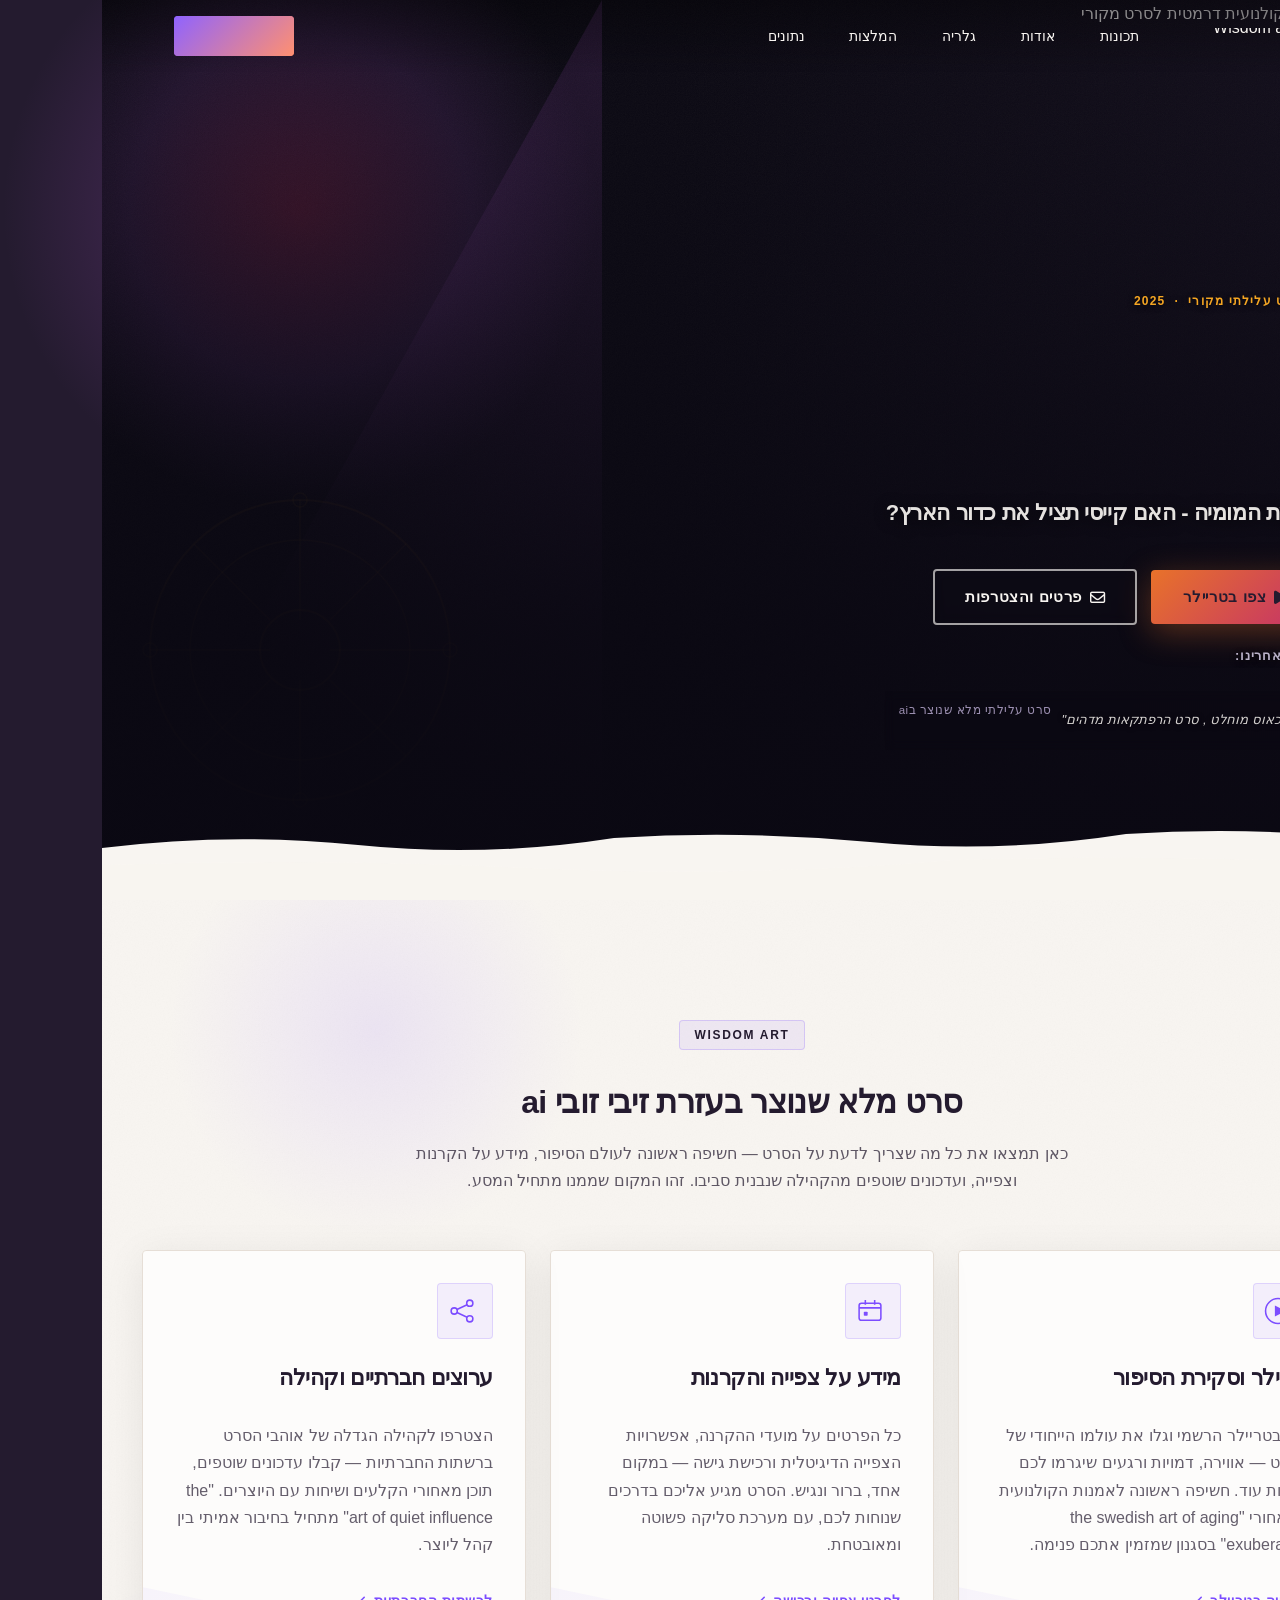
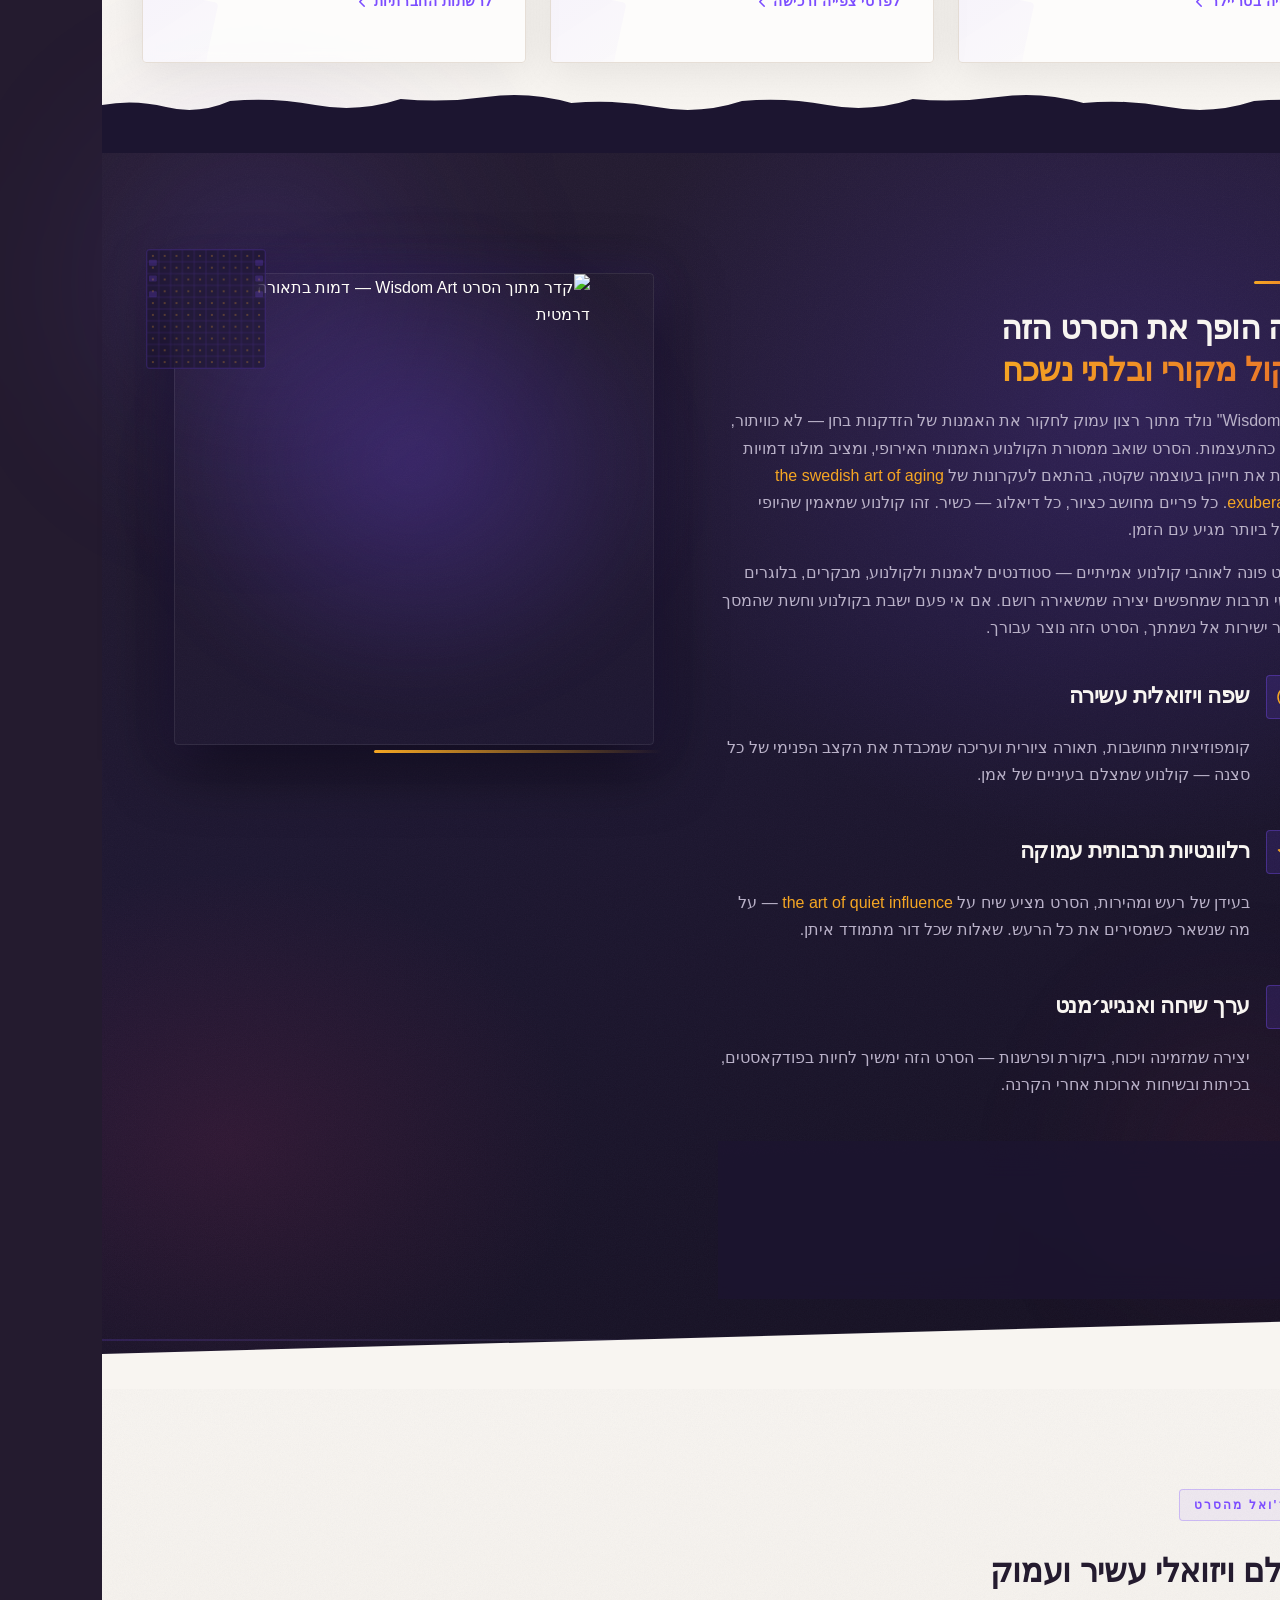
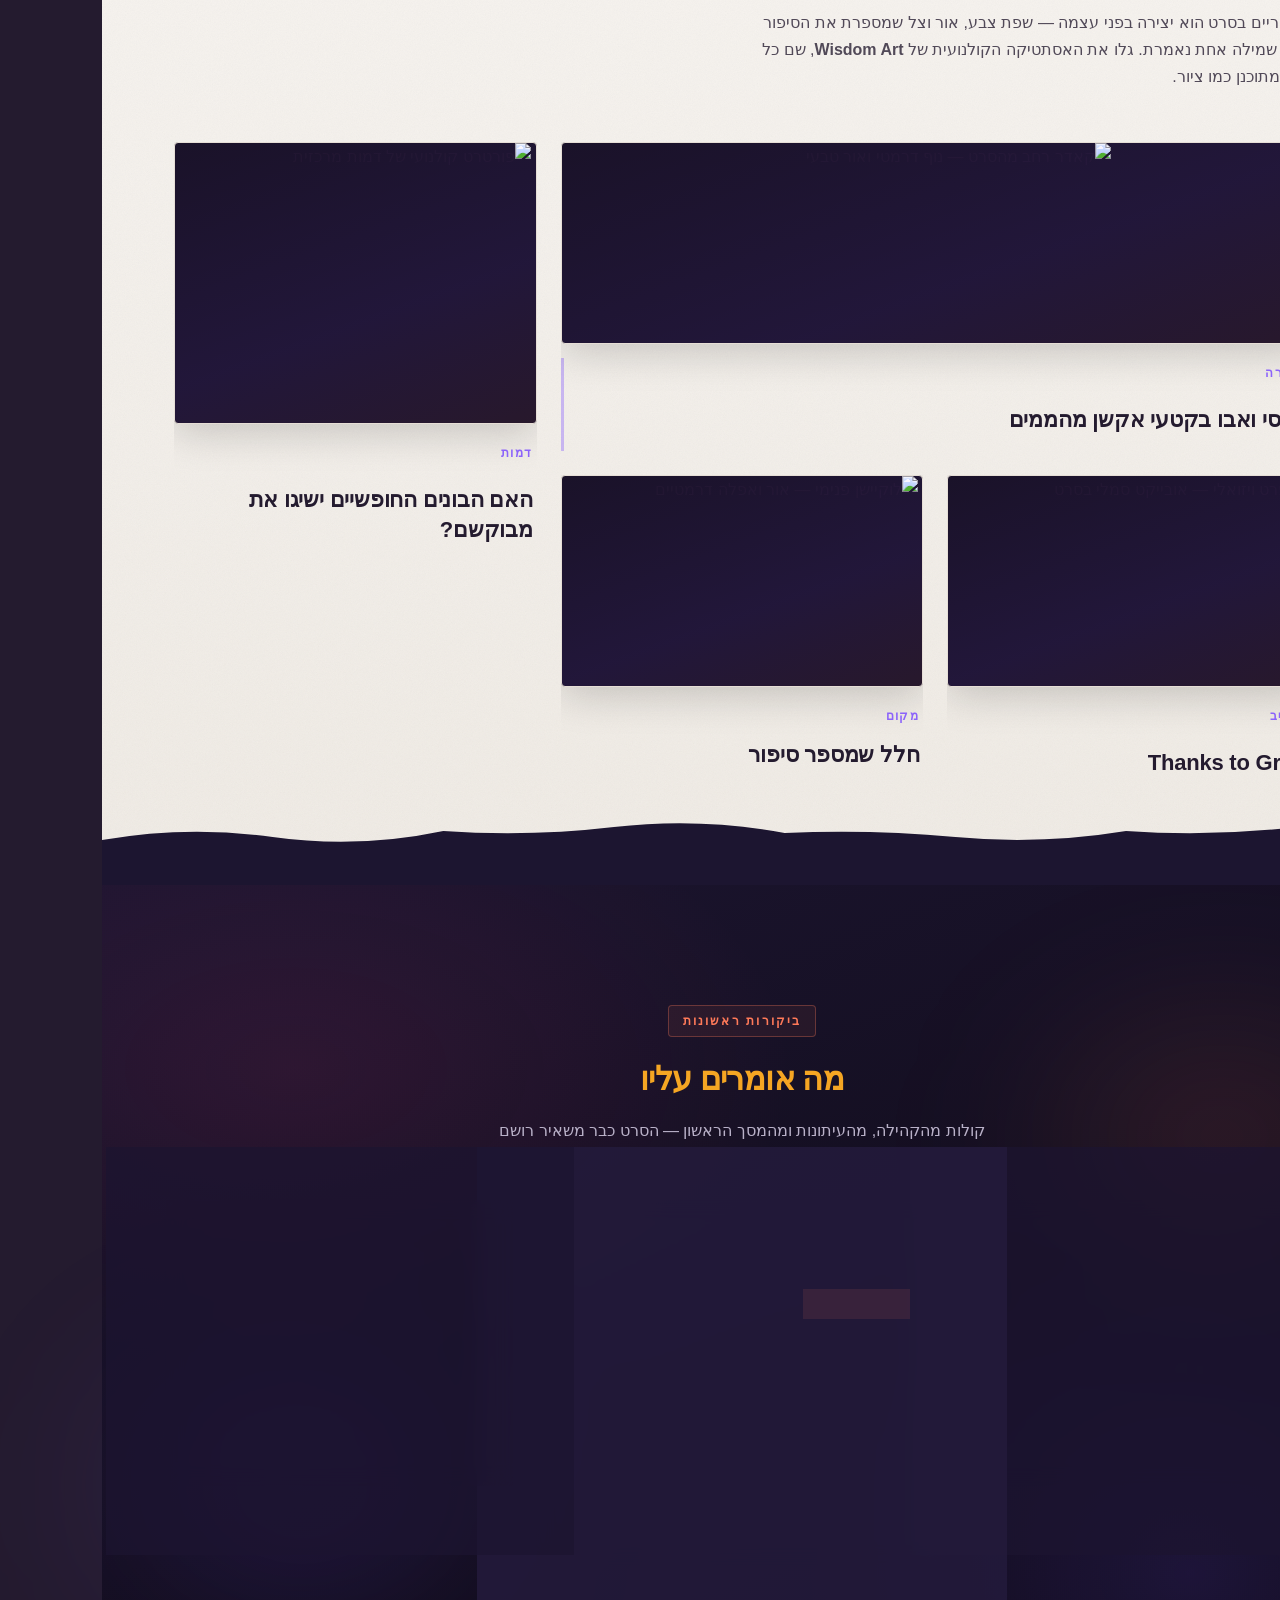
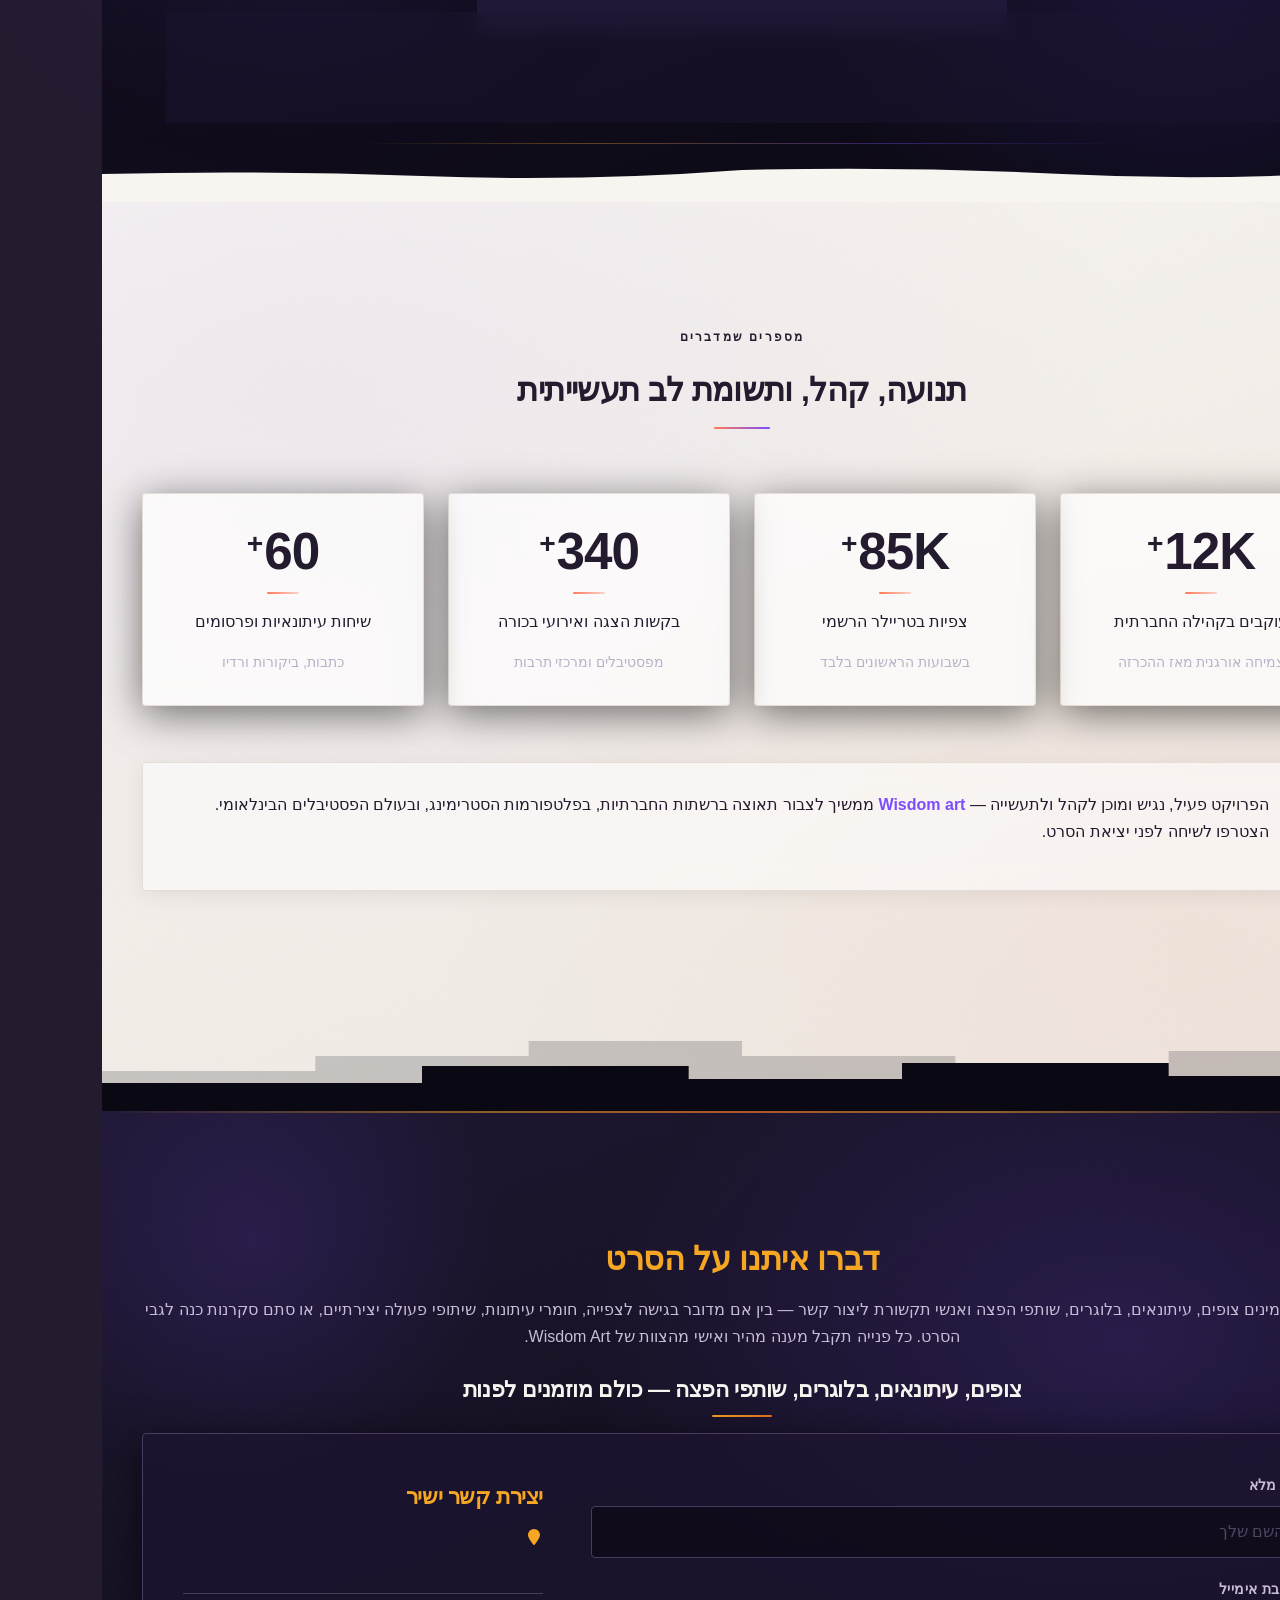
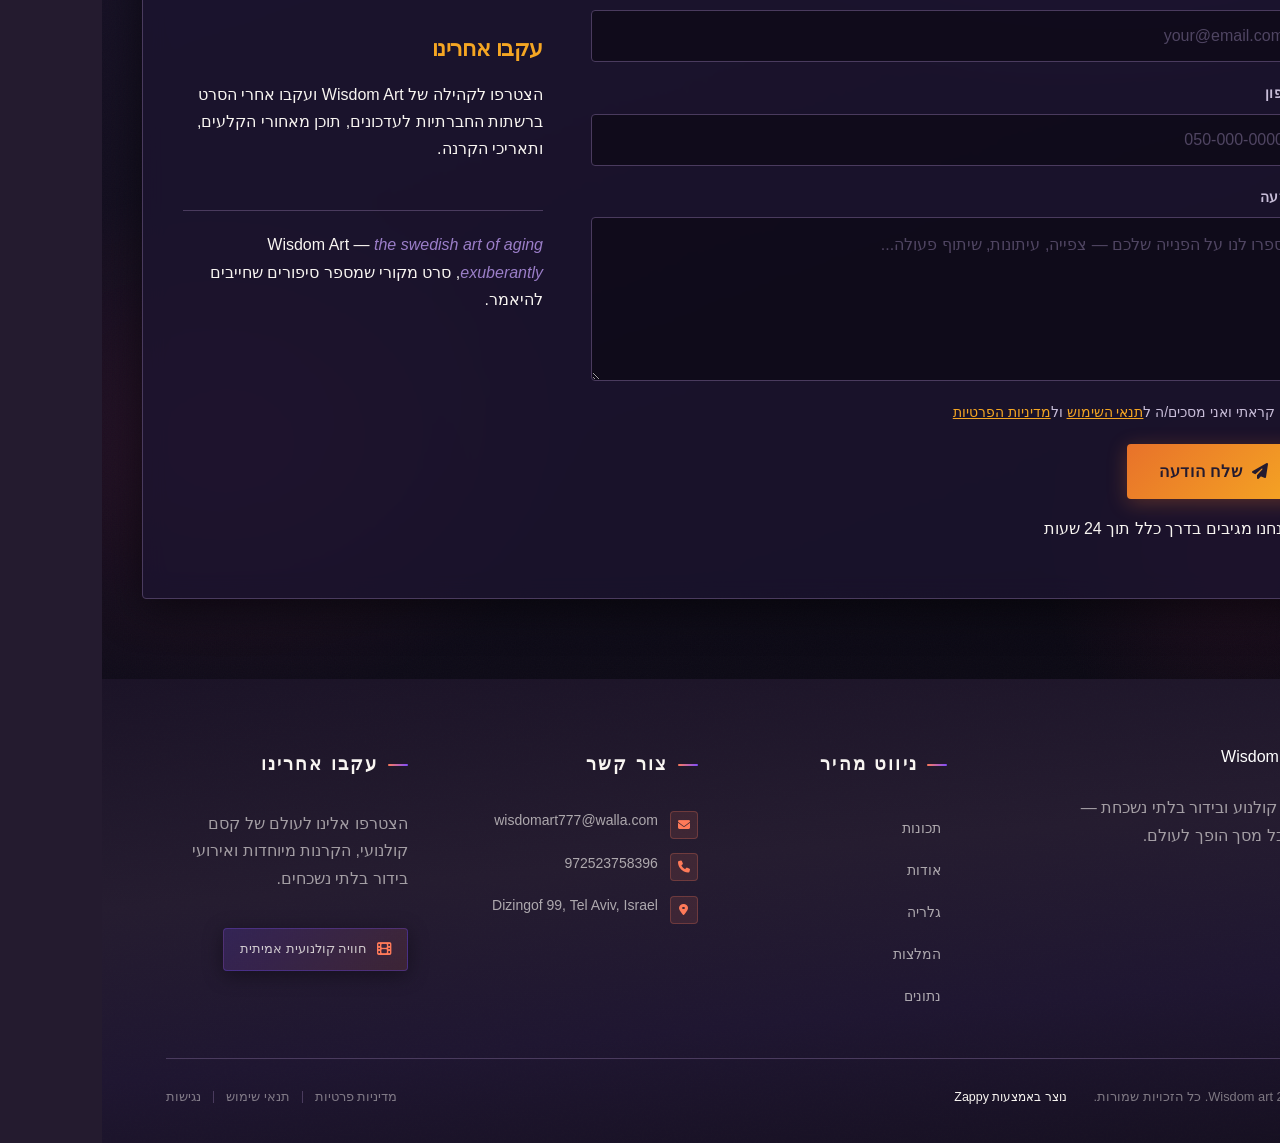
==== commit 935dfbca: "Incremental sync: 1 page(s) — update_text" ====
--- a/public/index.html
+++ b/public/index.html
@@ -1 +1 @@
-<!doctype html><html dir="rtl" lang="he"><head><meta charset="UTF-8"><meta content="width=device-width,initial-scale=1" name="viewport"><meta content="index, follow" name="robots"><title>the swedish art of aging exuberantly — Wisdom art</title><meta content="A promotional and distribution website for an original film, featuring an integrated payment/checkout system for ticket sales or digital access, and links to th" name="description"><meta content="the swedish art of aging exuberantly, the art of quiet influence, daily stoic meditations, Wisdom art" name="keywords"><link href="/assets/favicon.ico" rel="icon" type="image/x-icon"><link href="/assets/favicon-16x16.png" rel="icon" type="image/png" sizes="16x16"><link href="/assets/favicon-32x32.png" rel="icon" type="image/png" sizes="32x32"><link href="/assets/favicon-48x48.png" rel="icon" type="image/png" sizes="48x48"><link href="/assets/favicon-192x192.png" rel="icon" type="image/png" sizes="192x192"><link href="/assets/favicon-512x512.png" rel="icon" type="image/png" sizes="512x512"><link href="/assets/apple-touch-icon.png" rel="apple-touch-icon"><script>!function(){"use strict";var t="d07cc7a2-bf0d-4f7b-b56a-330d4f4c0abc",e="https://api.zappy5.com/api/analytics/track",a=18e5,n=2592e6,o=!0,i=!0,r=!0;var s=function(){var e="zappy_visitor_"+t,a=null;try{if(a=localStorage.getItem(e)){var o=JSON.parse(a),i=Date.now();if(i-o.created<n)return o.lastSeen=i,localStorage.setItem(e,JSON.stringify(o)),o.id}}catch(t){console.warn("Zappy Analytics: LocalStorage not available")}var r="zv_"+Date.now()+"_"+Math.random().toString(36).substr(2,9);try{localStorage.setItem(e,JSON.stringify({id:r,created:Date.now(),lastSeen:Date.now()}))}catch(t){}return r}(),c=function(){var e="zappy_session_"+t,n=null;try{if(n=sessionStorage.getItem(e)){var o=JSON.parse(n),i=Date.now();if(i-o.timestamp<a)return o.timestamp=i,sessionStorage.setItem(e,JSON.stringify(o)),o.id}}catch(t){console.warn("Zappy Analytics: SessionStorage not available")}var r="zs_"+Date.now()+"_"+Math.random().toString(36).substr(2,9);try{sessionStorage.setItem(e,JSON.stringify({id:r,timestamp:Date.now()}))}catch(t){}return r}();function l(a,n){n=n||{};var o={website_id:t,event_type:a,page_path:window.location.pathname,referrer:document.referrer||"direct",visitor_id:s,session_id:c,metadata:n};if(navigator.sendBeacon){var i=new Blob([JSON.stringify(o)],{type:"application/json"});navigator.sendBeacon(e,i)}else fetch(e,{method:"POST",headers:{"Content-Type":"application/json"},body:JSON.stringify(o),keepalive:!0}).catch(function(t){console.warn("Zappy Analytics: Failed to track event",t)})}o&&l("pageview",{title:document.title,url:window.location.href}),i&&document.addEventListener("click",function(t){var e=t.target;if("BUTTON"===e.tagName||e.closest("button")){var a="BUTTON"===e.tagName?e:e.closest("button");l("click",{element:"button",text:a.textContent.trim().substring(0,100),id:a.id||null,class:a.className||null})}else if("A"===e.tagName||e.closest("a")){var n="A"===e.tagName?e:e.closest("a");l("navigation",{element:"link",text:n.textContent.trim().substring(0,100),href:n.href,external:n.hostname!==window.location.hostname})}},!0),r&&document.addEventListener("submit",function(t){var e=t.target;l("form_submit",{form_id:e.id||null,form_name:e.name||null,form_action:e.action||null,form_method:e.method||"GET"})},!0);var d=Date.now();window.addEventListener("beforeunload",function(){l("page_unload",{time_on_page:Math.floor((Date.now()-d)/1e3),page_path:window.location.pathname})}),window.zappyAnalytics={track:l,getVisitorId:function(){return s},getSessionId:function(){return c}}}()</script><meta content="the swedish art of aging exuberantly — Wisdom art" property="og:title"><meta content="A promotional and distribution website for an original film, featuring an integrated payment/checkout system for ticket sales or digital access, and links to th" property="og:description"><meta content="summary_large_image" name="twitter:card"><meta content="the swedish art of aging exuberantly — Wisdom art" name="twitter:title"><meta content="A promotional and distribution website for an original film, featuring an integrated payment/checkout system for ticket sales or digital access, and links to th" name="twitter:description"><meta content="website" property="og:type"><meta content="he_IL" property="og:locale"><link href="https://cdnjs.cloudflare.com/ajax/libs/font-awesome/6.4.0/css/all.min.css" rel="stylesheet"><link href="/assets/favicon.ico" rel="icon" type="image/x-icon"><link href="/assets/favicon-16x16.png" rel="icon" type="image/png" sizes="16x16"><link href="/assets/favicon-32x32.png" rel="icon" type="image/png" sizes="32x32"><link href="/assets/favicon-48x48.png" rel="icon" type="image/png" sizes="48x48"><link href="/assets/favicon-192x192.png" rel="icon" type="image/png" sizes="192x192"><link href="/assets/favicon-512x512.png" rel="icon" type="image/png" sizes="512x512"><link href="/assets/apple-touch-icon.png" rel="apple-touch-icon"><link href="https://cdn.jsdelivr.net/npm/vanilla-cookieconsent@3/dist/cookieconsent.css" rel="stylesheet"><script src="https://cdn.jsdelivr.net/npm/vanilla-cookieconsent@3/dist/cookieconsent.umd.js"></script><script src="https://cdn.jsdelivr.net/gh/mickidum/acc_toolbar/acctoolbar/acctoolbar.min.js"></script><link href="/styles.css" rel="stylesheet"><style id="zappy-dropdown-submenu-styles">#navMenu li:has(.sub-menu),.nav-menu li:has(.sub-menu),.navbar li:has(.sub-menu),nav li:has(.sub-menu){position:relative}#navMenu .sub-menu,.nav-menu .sub-menu,.navbar .sub-menu,nav .sub-menu{display:block!important;position:absolute!important;top:100%;left:0;min-width:220px;background:#fff;border-radius:8px;box-shadow:0 8px 25px rgba(0,0,0,.15);padding:8px 0;opacity:0;visibility:hidden;transform:translateY(10px);transition:all .3s ease;z-index:1000;list-style:none;pointer-events:none}#navMenu li:hover>.sub-menu,.nav-menu li:hover>.sub-menu,.navbar li:hover>.sub-menu,nav li:hover>.sub-menu{opacity:1!important;visibility:visible!important;transform:translateY(0)!important;pointer-events:auto!important}.sub-menu li{list-style:none;margin:0;padding:0}.sub-menu a{display:block!important;padding:10px 16px!important;color:var(--text-dark,#333)!important;font-weight:500;text-decoration:none;white-space:nowrap;transition:background-color .2s}.sub-menu .zappy-nav-child>a{padding-left:28px!important;font-size:.9em!important;opacity:.85!important}[dir=rtl] .sub-menu .zappy-nav-child>a,html[lang=ar] .sub-menu .zappy-nav-child>a,html[lang=he] .sub-menu .zappy-nav-child>a{padding-left:10px!important;padding-right:28px!important}.sub-menu .zappy-nav-parent>a{font-weight:600!important}.sub-menu a:hover{background-color:#f5f5f5}[dir=rtl] .nav-menu .sub-menu,[dir=rtl] .navbar .sub-menu,[dir=rtl] nav .sub-menu,html[lang=ar] .nav-menu .sub-menu,html[lang=ar] .navbar .sub-menu,html[lang=ar] nav .sub-menu,html[lang=he] .nav-menu .sub-menu,html[lang=he] .navbar .sub-menu,html[lang=he] nav .sub-menu{left:auto!important;right:0!important}.sub-menu:empty,.sub-menu:not(:has(li)):not(:has(> a)),.sub-menu:not(:has(li:not(.zappy-hidden-menu-item))):not(:has(> a)){display:none!important;opacity:0!important;visibility:hidden!important;pointer-events:none!important}li:has(.menu-group-title):hover>.sub-menu{opacity:1!important;visibility:visible!important;transform:translateY(0)!important;pointer-events:auto!important}#navMenu>li>.menu-group-title,.nav-menu>li>.menu-group-title{display:inline-block;padding:.5rem 1rem;cursor:default;user-select:none}@media (max-width:768px){#navMenu .sub-menu,.nav-menu .sub-menu,.navbar .sub-menu,nav .sub-menu{position:static!important;transform:none!important;box-shadow:none!important;background:0 0!important;max-height:0;overflow:hidden;opacity:0;visibility:hidden;transition:max-height .3s ease,opacity .3s ease;padding:0!important;border-radius:0!important}#navMenu .sub-menu.mobile-expanded,.nav-menu .sub-menu.mobile-expanded,.navbar .sub-menu.mobile-expanded{max-height:none!important;overflow-y:visible!important;opacity:1!important;visibility:visible!important;padding:8px 0 8px 16px!important}[dir=rtl] .sub-menu.mobile-expanded,html[lang=he] .sub-menu.mobile-expanded{padding:8px 16px 8px 0!important}#navMenu li:hover>.sub-menu,.nav-menu li:hover>.sub-menu,.navbar li:hover>.sub-menu,nav li:hover>.sub-menu{opacity:0;visibility:hidden;pointer-events:none}#navMenu li>.sub-menu.mobile-expanded,.nav-menu li>.sub-menu.mobile-expanded,.navbar li>.sub-menu.mobile-expanded,nav li>.sub-menu.mobile-expanded{opacity:1!important;visibility:visible!important;pointer-events:auto!important}#navMenu li:has(.sub-menu),.nav-menu li:has(.sub-menu),.navbar li:has(.sub-menu),nav li:has(.sub-menu){display:flex!important;flex-wrap:wrap!important;align-items:center!important;position:relative!important;min-height:44px!important}#navMenu li:has(.sub-menu)>a,.nav-menu li:has(.sub-menu)>a,.navbar li:has(.sub-menu)>a,nav li:has(.sub-menu)>a{flex:1!important;min-width:0!important}#navMenu li:has(.sub-menu)>.menu-group-title,.nav-menu li:has(.sub-menu)>.menu-group-title,.navbar li:has(.sub-menu)>.menu-group-title,nav li:has(.sub-menu)>.menu-group-title{flex:1!important;min-width:0!important;padding:0!important;line-height:inherit!important}#navMenu li:has(.sub-menu)>.sub-menu,.nav-menu li:has(.sub-menu)>.sub-menu,.navbar li:has(.sub-menu)>.sub-menu,nav li:has(.sub-menu)>.sub-menu{flex-basis:100%!important;width:100%!important}#navMenu li:has(.sub-menu)>a [class*=arrow],#navMenu li:has(.sub-menu)>a [class*=chevron],.nav-menu li:has(.sub-menu)>a .fa-angle-down,.nav-menu li:has(.sub-menu)>a .fa-chevron-down,.nav-menu li:has(.sub-menu)>a [class*=arrow],.nav-menu li:has(.sub-menu)>a [class*=chevron],nav li:has(.sub-menu)>a [class*=arrow],nav li:has(.sub-menu)>a [class*=chevron]{display:none!important;visibility:hidden!important}.mobile-submenu-toggle{display:flex!important;align-items:center!important;justify-content:center!important;width:44px!important;height:auto!important;background:0 0!important;border:none!important;cursor:pointer!important;color:var(--text-light)!important;position:static!important;flex-shrink:0!important;align-self:stretch!important;z-index:2!important;padding:0!important;margin:0!important}.mobile-submenu-toggle::after{content:''!important;width:0!important;height:0!important;border-left:6px solid transparent!important;border-right:6px solid transparent!important;border-top:7px solid currentColor!important;transition:transform .3s ease!important}.mobile-submenu-toggle.expanded::after{transform:rotate(180deg)!important}.sub-menu a{padding:10px 0!important;display:block!important;color:var(--text-light)!important;white-space:normal!important}.sub-menu .zappy-nav-child>a{padding-left:28px!important;font-size:.9em!important;opacity:.85!important}[dir=rtl] .sub-menu .zappy-nav-child>a,html[lang=ar] .sub-menu .zappy-nav-child>a,html[lang=he] .sub-menu .zappy-nav-child>a{padding-left:0!important;padding-right:28px!important}.sub-menu .zappy-nav-parent>a{font-weight:600!important}#navMenu.active,.nav-menu.active{max-width:100vw!important;overflow-x:hidden!important;box-sizing:border-box!important}.navbar .sub-menu li a,.zappy-products-dropdown .sub-menu a,nav.navbar .sub-menu li a{color:var(--text-light)!important}}@media (min-width:769px){.mobile-submenu-toggle{display:none!important}}</style><style id="zappy-widget-visibility">html[dir=rtl] .whatsapp-float{right:20px!important;left:auto!important}html:not([dir]) .whatsapp-float,html[dir=ltr] .whatsapp-float{left:20px!important;right:auto!important}html[dir=rtl] #mic-access-tool-general-button,html[dir=rtl] #mic-init-access-tool #mic-access-tool-general-button,html[dir=rtl] #mic-init-access-tool .mic-access-tool-general-button,html[dir=rtl] ._access-icon,html[dir=rtl] .mic-access-tool-general-button{left:20px!important;right:auto!important}html:not([dir]) #mic-access-tool-general-button,html:not([dir]) #mic-init-access-tool #mic-access-tool-general-button,html:not([dir]) #mic-init-access-tool .mic-access-tool-general-button,html:not([dir]) ._access-icon,html:not([dir]) .mic-access-tool-general-button,html[dir=ltr] #mic-access-tool-general-button,html[dir=ltr] #mic-init-access-tool #mic-access-tool-general-button,html[dir=ltr] #mic-init-access-tool .mic-access-tool-general-button,html[dir=ltr] ._access-icon,html[dir=ltr] .mic-access-tool-general-button{right:20px!important;left:auto!important}@media (max-width:768px){.whatsapp-float{display:flex!important}}@media (min-width:769px){.whatsapp-float{display:flex!important}}@media (max-width:768px){#mic-access-tool-general-button,#mic-init-access-tool #mic-access-tool-general-button,#mic-init-access-tool .mic-access-tool-general-button,._access-icon,.mic-access-tool-general-button{display:flex!important;visibility:visible!important;opacity:1!important;pointer-events:auto!important}#mic-access-tool-box.opened-mic-access-tool,#mic-init-access-tool #mic-access-tool-box.opened-mic-access-tool,.mic-access-tool-box.opened-mic-access-tool{visibility:visible!important;opacity:1!important;pointer-events:auto!important}}@media (min-width:769px){#mic-access-tool-general-button,#mic-init-access-tool #mic-access-tool-general-button,#mic-init-access-tool .mic-access-tool-general-button,._access-icon,.mic-access-tool-general-button{display:flex!important;visibility:visible!important;opacity:1!important;pointer-events:auto!important}#mic-access-tool-box.opened-mic-access-tool,#mic-init-access-tool #mic-access-tool-box.opened-mic-access-tool,.mic-access-tool-box.opened-mic-access-tool{visibility:visible!important;opacity:1!important;pointer-events:auto!important}}</style></head><body><nav class="navbar" dir="rtl"><button class="mobile-toggle" aria-label="Menu" id="mobileToggle"><svg viewBox="0 0 24 24" height="24" width="24" fill="none" class="hamburger-icon"><path d="M3 12h18M3 6h18M3 18h18" stroke="currentColor" stroke-width="2" stroke-linecap="round"></path></svg> <svg viewBox="0 0 24 24" height="24" width="24" fill="none" class="close-icon" style="display:none"><path d="M18 6L6 18M6 6l12 12" stroke="currentColor" stroke-width="2" stroke-linecap="round"></path></svg></button> <button class="phone-header-btn" aria-label="Call" data-phone="972523758396"><svg viewBox="0 0 24 24" height="20" width="20" fill="currentColor"><path d="M22 16.92v3a2 2 0 0 1-2.18 2 19.79 19.79 0 0 1-8.63-3.07 19.5 19.5 0 0 1-6-6 19.79 19.79 0 0 1-3.07-8.67A2 2 0 0 1 4.11 2h3a2 2 0 0 1 2 1.72 12.84 12.84 0 0 0 .7 2.81 2 2 0 0 1-.45 2.11L8.09 9.91a16 16 0 0 0 6 6l1.27-1.27a2 2 0 0 1 2.11-.45 12.84 12.84 0 0 0 2.81.7A2 2 0 0 1 22 16.92z"></path></svg></button><div class="nav-container"><div class="nav-right-group"><div class="nav-brand"><a href="/" class="logo-link"><img alt="Wisdom art" src="/assets/site-----image-1.webp" class="logo"></a></div><ul class="nav-menu" id="navMenu"><li><a href="#features">תכונות</a></li><li><a href="#about">אודות</a></li><li><a href="#gallery">גלריה</a></li><li><a href="#testimonials">המלצות</a></li><li><a href="#stats">נתונים</a></li></ul></div><div class="nav-cta-container"><a href="#contact" class="nav-cta-btn">צור קשר</a></div></div></nav><script>window.addEventListener("load",function(){const e=document.querySelector(".navbar, nav, header");if(!e)return void console.log("[Navbar] Navbar element not found");let t=document.getElementById("mobileToggle")||document.querySelector(".mobile-toggle")||document.querySelector(".hamburger")||document.querySelector(".hamburger-menu")||document.querySelector(".menu-toggle")||document.querySelector(".burger-menu")||document.querySelector('[aria-label="Menu"]')||document.querySelector('[aria-label="תפריט"]');const o=document.querySelector(".phone-header-btn"),n=window.getComputedStyle(e);let r=n.backgroundColor;if(console.log("[Navbar] Initial navbar background:",r),"transparent"===r||"rgba(0, 0, 0, 0)"===r||r.startsWith("rgba")&&r.includes(", 0)")){const e=n.backgroundImage;if(e&&"none"!==e)console.log("[Navbar] Navbar has background image/gradient, using dark text"),r="rgb(240, 240, 240)";else{const e=window.getComputedStyle(document.body).backgroundColor;console.log("[Navbar] Navbar transparent, using body background:",e),r=e}}const i=r.match(/\d+/g);if(i&&i.length>=3){const e=(.299*parseInt(i[0])+.587*parseInt(i[1])+.114*parseInt(i[2]))/255;console.log("[Navbar] Mobile button colors preserved from Claude CSS (luminance:",e.toFixed(2)+")");const n=document.createElement("style");n.id="zappy-mobile-nav-fix";document.documentElement.lang;document.documentElement.dir,n.textContent='\n        /* Hide mobile buttons on desktop, show only on mobile */\n        @media (min-width: 769px) {\n          .mobile-toggle,\n          .phone-header-btn {\n            display: none !important;\n          }\n        }\n        \n        /* Show and position mobile buttons correctly on mobile */\n        @media (max-width: 768px) {\n          .mobile-toggle,\n          .phone-header-btn {\n            position: absolute !important;\n            top: 0 !important;\n            bottom: 0 !important;\n            margin-top: auto !important;\n            margin-bottom: auto !important;\n            z-index: 1001 !important;\n            display: flex !important;\n            align-items: center !important;\n            justify-content: center !important;\n            width: 36px !important;\n            height: 36px !important;\n            border-radius: 50% !important;\n            border: none !important;\n            cursor: pointer !important;\n            padding: 6px !important;\n            background: none !important;\n            color: var(--nav-text, var(--text-light)) !important;\n            touch-action: manipulation !important;\n            -webkit-tap-highlight-color: transparent !important;\n          }\n          \n          /* LTR positioning (default): hamburger LEFT, phone RIGHT */\n          html:not([dir="rtl"]):not([lang="he"]):not([lang="ar"]) .mobile-toggle,\n          html[dir="ltr"] .mobile-toggle {\n            left: 12px !important;\n            right: auto !important;\n          }\n          html:not([dir="rtl"]):not([lang="he"]):not([lang="ar"]) .phone-header-btn,\n          html[dir="ltr"] .phone-header-btn {\n            right: 12px !important;\n            left: auto !important;\n          }\n          \n          /* RTL positioning: hamburger RIGHT, phone LEFT */\n          html[dir="rtl"] .mobile-toggle,\n          html[lang="he"] .mobile-toggle,\n          html[lang="ar"] .mobile-toggle {\n            right: 12px !important;\n            left: auto !important;\n          }\n          html[dir="rtl"] .phone-header-btn,\n          html[lang="he"] .phone-header-btn,\n          html[lang="ar"] .phone-header-btn {\n            left: 12px !important;\n            right: auto !important;\n          }\n          \n          /* CRITICAL: Ensure nav-container has min-height on mobile */\n          /* All children are positioned absolutely/fixed on mobile, so height:auto collapses to 0 */\n          .nav-container {\n            min-height: 70px !important;\n            position: relative !important;\n          }\n          \n          /* Ensure SVG icons are properly sized and inherit color */\n          .mobile-toggle svg,\n          .phone-header-btn svg {\n            width: 24px !important;\n            height: 24px !important;\n            /* Don\'t force display - let JavaScript control hamburger/close toggle */\n          }\n          \n          /* Reset nav-cta-container on mobile - remove desktop box-shadow/padding */\n          /* that creates a visible ghost box when CTA button is hidden */\n          .nav-cta-container {\n            box-shadow: none !important;\n            padding: 0 !important;\n          }\n          \n          /* Hide nav-cta-container entirely on mobile when there\'s no lang-switcher */\n          /* (only the CTA button is inside, and it\'s hidden on mobile) */\n          .nav-cta-container:not(:has(.lang-switcher)) {\n            display: none !important;\n          }\n          \n          /* CRITICAL: Prevent hero image fade gradient from bleeding over headline text */\n          /* The .image-fade-gradient has bottom: -30px (extends below parent) */\n          /* On mobile stacked layout, this overlaps the h1 text below the image */\n          .hero-image-column {\n            overflow: hidden !important;\n          }\n          .image-fade-gradient {\n            bottom: 0 !important;\n          }\n          \n          /* Hide desktop language switcher on mobile - hamburger menu handles it */\n          /* High specificity to override stored CSS */\n          .lang-switcher,\n          .nav-cta-container .lang-switcher,\n          .nav-container .lang-switcher,\n          .navbar .lang-switcher,\n          .navbar .nav-cta-container .lang-switcher {\n            display: none !important;\n          }\n        }\n      ';const r=document.getElementById("zappy-mobile-nav-fix");r&&r.remove(),document.head.appendChild(n),console.log("[Navbar] Critical CSS injected for mobile nav positioning");const a=window.innerWidth<=768;if(t){const e=t.querySelector(".hamburger-icon"),o=t.querySelector(".close-icon");e&&(e.style.setProperty("width","24px","important"),e.style.setProperty("height","24px","important"),e.style.setProperty("display","block","important")),o&&(o.style.setProperty("width","24px","important"),o.style.setProperty("height","24px","important"),o.style.setProperty("display","none","important")),a?(t.style.setProperty("position","absolute","important"),t.style.setProperty("top","0","important"),t.style.setProperty("bottom","0","important"),t.style.setProperty("margin-top","auto","important"),t.style.setProperty("margin-bottom","auto","important"),t.style.setProperty("z-index","1001","important"),t.style.removeProperty("left"),t.style.removeProperty("right"),console.log("[Navbar] Mobile toggle positioning applied (mobile viewport)")):(t.style.removeProperty("position"),t.style.removeProperty("top"),t.style.removeProperty("transform"),t.style.removeProperty("z-index"),t.style.removeProperty("left"),t.style.removeProperty("right"),console.log("[Navbar] Desktop viewport - cleared mobile toggle inline positioning"))}if(o){const e=o.querySelector("svg");e&&(e.style.width="24px",e.style.height="24px",e.setAttribute("width","24"),e.setAttribute("height","24")),a?(o.style.setProperty("position","absolute","important"),o.style.setProperty("top","0","important"),o.style.setProperty("bottom","0","important"),o.style.setProperty("margin-top","auto","important"),o.style.setProperty("margin-bottom","auto","important"),o.style.setProperty("z-index","1001","important"),o.style.removeProperty("left"),o.style.removeProperty("right"),console.log("[Navbar] Phone button positioning applied (mobile viewport)")):(o.style.removeProperty("position"),o.style.removeProperty("top"),o.style.removeProperty("transform"),o.style.removeProperty("z-index"),o.style.removeProperty("left"),o.style.removeProperty("right"),console.log("[Navbar] Desktop viewport - cleared phone button inline positioning"))}}else console.log("[Navbar] Could not parse background color:",r);t=document.getElementById("mobileToggle")||document.querySelector(".mobile-toggle")||document.querySelector(".hamburger")||document.querySelector(".hamburger-menu")||document.querySelector(".menu-toggle")||document.querySelector(".burger-menu")||document.querySelector('[aria-label="Menu"]')||document.querySelector('[aria-label="תפריט"]');const a=document.getElementById("navMenu")||document.querySelector(".nav-menu")||document.querySelector(".nav-links")||document.querySelector("nav ul:not(.submenu)");if(!t||!a)return void console.log("[Navbar] Mobile toggle or menu not found:",{toggle:!!t,menu:!!a});a.id||(a.id="navMenu"),console.log("[Navbar] Initializing mobile menu...");const l=t.cloneNode(!0);t.parentNode.replaceChild(l,t);var s=0;function p(e){var t=Date.now();t-s<300||(s=t,function(e){e.preventDefault(),e.stopPropagation();const t=l.querySelector(".hamburger-icon"),o=l.querySelector(".close-icon");a.classList.contains("active")?(a.classList.remove("active"),t&&t.style.setProperty("display","block","important"),o&&o.style.setProperty("display","none","important"),document.body.style.overflow="",console.log("[Navbar] Menu closed")):(a.classList.add("active"),t&&t.style.setProperty("display","none","important"),o&&o.style.setProperty("display","block","important"),document.body.style.overflow="hidden",console.log("[Navbar] Menu opened"))}(e))}l.addEventListener("click",p),l.addEventListener("touchend",p),a.querySelectorAll("a").forEach(function(e){e.addEventListener("click",function(){if("#"===this.getAttribute("href"))return;const e=l.querySelector(".hamburger-icon"),t=l.querySelector(".close-icon");a.classList.remove("active"),e&&e.style.setProperty("display","block","important"),t&&t.style.setProperty("display","none","important"),document.body.style.overflow="",console.log("[Navbar] Menu closed (link clicked)")})});var c=a.querySelectorAll(".dropdown-toggle");c.forEach(function(e){e.addEventListener("click",function(e){e.preventDefault(),e.stopPropagation();var t=this.closest(".nav-dropdown");t&&(t.parentNode.querySelectorAll(".nav-dropdown.open").forEach(function(e){e!==t&&e.classList.remove("open")}),t.classList.toggle("open"),console.log("[Navbar] Dropdown toggled:",t.classList.contains("open")?"open":"closed"))})}),document.addEventListener("click",function(e){e.target.closest(".nav-dropdown")||document.querySelectorAll(".nav-dropdown.open").forEach(function(e){e.classList.remove("open")})}),console.log("[Navbar] Dropdown handlers initialized for "+c.length+" dropdowns"),o&&o.addEventListener("click",function(){const e=document.querySelectorAll('a[href^="tel:"]'),t=e.length>0?e[0].getAttribute("href").replace("tel:",""):"972523758396";window.location.href="tel:"+t,console.log("[Navbar] Phone button clicked")}),console.log("[Navbar] Mobile menu initialized successfully")})</script><main><section class="index-hero-section" data-band-index="0" data-layout-spec="בית-hero" dir="rtl" id="index-hero-section" data-hero-type="fullscreen-scrim"><div class="index-hero-bg-wrapper"><img alt="תמונת רקע קולנועית דרמטית לסרט מקורי" src="/assets/site-index-hero-image-1.webp" data-context="A dramatic cinematic film still for an original Israeli art film — a lone figure silhouetted against a vast, moody landscape bathed in deep violet and amber dusk light, with visible film grain texture, high contrast, and a painterly atmospheric quality evoking a contemporary art-house cinema experience" data-element-id="img-1778433034698-svf4bhlzn" data-element-type="image" data-placeholder="index-hero-image-1" height="700" width="1200" class="index-hero-bg-img" data-hero-background="true" data-hero-bg="true"></div><div class="index-hero-orb" aria-hidden="true"></div><svg viewBox="0 0 500 700" xmlns="http://www.w3.org/2000/svg" aria-hidden="true" data-no-icon-edit="true" preserveAspectRatio="none" class="index-hero-beam"><defs><radialGradient cx="100%" cy="0%" id="beamGrad" r="100%"><stop offset="0%" stop-color="#9B4DB8" stop-opacity="0.18"></stop><stop offset="100%" stop-color="#9B4DB8" stop-opacity="0"></stop></radialGradient></defs><polygon fill="url(#beamGrad)" points="500,0 500,0 0,700 500,700"></polygon></svg> <svg viewBox="0 0 320 320" xmlns="http://www.w3.org/2000/svg" aria-hidden="true" data-no-icon-edit="true" class="index-hero-reel"><circle cx="160" cy="160" r="150" stroke="#F5A623" stroke-width="2" fill="none" opacity="0.07"></circle><circle cx="160" cy="160" r="110" stroke="#F5A623" stroke-width="1.5" fill="none" opacity="0.06"></circle><circle cx="160" cy="160" r="40" stroke="#F5A623" stroke-width="2" fill="none" opacity="0.07"></circle><line stroke="#F5A623" stroke-width="1.5" x1="160" x2="160" y1="10" y2="130" opacity="0.06"></line><line stroke="#F5A623" stroke-width="1.5" x1="160" x2="160" y1="190" y2="310" opacity="0.06"></line><line stroke="#F5A623" stroke-width="1.5" x1="10" x2="130" y1="160" y2="160" opacity="0.06"></line><line stroke="#F5A623" stroke-width="1.5" x1="190" x2="310" y1="160" y2="160" opacity="0.06"></line><line stroke="#F5A623" stroke-width="1.5" x1="54" x2="130" y1="54" y2="130" opacity="0.06"></line><line stroke="#F5A623" stroke-width="1.5" x1="190" x2="266" y1="190" y2="266" opacity="0.06"></line><line stroke="#F5A623" stroke-width="1.5" x1="266" x2="190" y1="54" y2="130" opacity="0.06"></line><line stroke="#F5A623" stroke-width="1.5" x1="130" x2="54" y1="190" y2="266" opacity="0.06"></line><circle cx="160" cy="10" r="7" stroke="#F5A623" stroke-width="1.5" fill="none" opacity="0.07"></circle><circle cx="310" cy="160" r="7" stroke="#F5A623" stroke-width="1.5" fill="none" opacity="0.07"></circle><circle cx="160" cy="310" r="7" stroke="#F5A623" stroke-width="1.5" fill="none" opacity="0.07"></circle><circle cx="10" cy="160" r="7" stroke="#F5A623" stroke-width="1.5" fill="none" opacity="0.07"></circle></svg><div class="index-hero-grain" aria-hidden="true"></div><div class="index-hero-scrim" aria-hidden="true"></div><div class="index-hero-content"><div class="index-hero-inner"><div class="index-hero-micro-label"><span class="index-hero-dot"></span> <span>סרט עלילתי מקורי &nbsp;·&nbsp; 2025</span></div><h1 class="index-hero-h1"><font color="#241b2f"><span style="-webkit-text-fill-color:rgba(0, 0, 0, 0)">נקמת המומיהנ</span></font></h1><h3 class="index-hero-h3" style="text-align:center">נקמת המומיה - האם קייסי תציל את כדור הארץ?</h3><div class="index-hero-ctas"><a href="#trailer" class="index-hero-btn-primary" data-element-id="btn-1778433034694-vpkdt8h4v" data-element-type="button" data-native-element="true" style="color:rgb(36, 27, 47) !important"><i class="fa-solid fa-play"></i> <span style="color:rgb(36, 27, 47) !important">צפו בטריילר</span> </a><a href="#contact" class="index-hero-btn-secondary" data-element-id="btn-1778433034694-pf6wvb1i1" data-element-type="button" data-native-element="true"><i class="fa-envelope fa-regular"></i> <span>פרטים והצטרפות</span></a></div><div class="index-hero-social"><span class="index-hero-social-label">עקבו אחרינו:</span> <a href="#" class="index-hero-social-link" style="display:none !important" aria-label="יוטיוב" rel="noopener" target="_blank"><i class="fa-brands fa-youtube" data-element-id="icon-1778433034697-f1ry2ai2r" data-element-type="icon" data-icon-type="fontawesome"></i></a></div><div class="index-hero-quote"><i class="fa-solid fa-quote-right index-hero-quote-icon" style="cursor:pointer"></i> <span>כאוס מוחלט , סרט הרפתקאות מדהים"</span> <span class="index-hero-quote-source">סרט עלילתי מלא שנוצר בai<br><br></span></div></div></div><div class="index-hero-divider-wrapper"><svg viewBox="0 0 1200 90" xmlns="http://www.w3.org/2000/svg" aria-hidden="true" data-no-icon-edit="true" preserveAspectRatio="none"><defs><linearGradient id="burnGrad" x1="0" x2="0" y1="0" y2="1"><stop offset="0%" stop-color="#F8F5F1" stop-opacity="0"></stop><stop offset="100%" stop-color="#F8F5F1" stop-opacity="1"></stop></linearGradient></defs><path d="M0,90 L0,38 Q120,22 240,35 T480,28 Q600,20 720,32 T960,24 Q1080,16 1200,30 L1200,90 Z" fill="var(--bg-light)"></path><path d="M0,90 L0,55 Q200,48 400,58 T800,50 Q1000,44 1200,54 L1200,90 Z" fill="var(--bg-light)" opacity="0.6"></path></svg></div></section><section class="index-features-section" data-band-index="1" data-layout-spec="בית-features" dir="rtl" id="features"><div class="index-features-texture" aria-hidden="true"></div><div class="index-features-glow" aria-hidden="true"></div><div class="index-features-container"><div class="index-features-intro"><span class="index-features-label">Wisdom Art</span><h2 class="index-features-title">המרכז הרשמי של הסרט</h2><p class="index-features-subtitle">כאן תמצאו את כל מה שצריך לדעת על הסרט — חשיפה ראשונה לעולם הסיפור, מידע על הקרנות וצפייה, ועדכונים שוטפים מהקהילה שנבנית סביבו. זהו המקום שממנו מתחיל המסע.</p></div><div class="index-features-grid"><article class="index-features-card"><div class="index-features-card-backplate" aria-hidden="true"></div><div class="index-features-card-icon-wrap"><svg viewBox="0 0 36 36" xmlns="http://www.w3.org/2000/svg" aria-hidden="true" height="36" width="36" fill="none" data-element-type="icon" data-icon-type="svg"><circle cx="18" cy="18" r="16" stroke="currentColor" stroke-width="2"></circle><polygon fill="currentColor" points="14,11 28,18 14,25"></polygon></svg></div><div class="index-features-card-body"><h3 class="index-features-card-title">טריילר וסקירת הסיפור</h3><p class="index-features-card-text">צפו בטריילר הרשמי וגלו את עולמו הייחודי של הסרט — אווירה, דמויות ורגעים שיגרמו לכם לרצות עוד. חשיפה ראשונה לאמנות הקולנועית שמאחורי "the swedish art of aging exuberantly" בסגנון שמזמין אתכם פנימה.</p><a href="#trailer" class="index-features-card-cta">לצפייה בטריילר <i class="fa-solid fa-chevron-left" aria-hidden="true"></i></a></div></article><article class="index-features-card"><div class="index-features-card-backplate" aria-hidden="true"></div><div class="index-features-card-icon-wrap"><svg viewBox="0 0 36 36" xmlns="http://www.w3.org/2000/svg" aria-hidden="true" height="36" width="36" fill="none" data-element-type="icon" data-icon-type="svg"><rect height="22" width="28" x="4" y="8" rx="3" stroke="currentColor" stroke-width="2"></rect><line stroke="currentColor" stroke-width="2" x1="4" x2="32" y1="14" y2="14"></line><line stroke="currentColor" stroke-width="2" x1="12" x2="12" y1="4" y2="10"></line><line stroke="currentColor" stroke-width="2" x1="24" x2="24" y1="4" y2="10"></line><rect height="5" width="5" fill="currentColor" x="10" y="19" rx="1"></rect></svg></div><div class="index-features-card-body"><h3 class="index-features-card-title">מידע על צפייה והקרנות</h3><p class="index-features-card-text">כל הפרטים על מועדי ההקרנה, אפשרויות הצפייה הדיגיטלית ורכישת גישה — במקום אחד, ברור ונגיש. הסרט מגיע אליכם בדרכים שנוחות לכם, עם מערכת סליקה פשוטה ומאובטחת.</p><a href="#tickets" class="index-features-card-cta">לפרטי צפייה ורכישה <i class="fa-solid fa-chevron-left" aria-hidden="true"></i></a></div></article><article class="index-features-card"><div class="index-features-card-backplate" aria-hidden="true"></div><div class="index-features-card-icon-wrap"><svg viewBox="0 0 36 36" xmlns="http://www.w3.org/2000/svg" aria-hidden="true" height="36" width="36" fill="none" data-element-type="icon" data-icon-type="svg"><circle cx="28" cy="8" r="4" stroke="currentColor" stroke-width="2"></circle><circle cx="8" cy="18" r="4" stroke="currentColor" stroke-width="2"></circle><circle cx="28" cy="28" r="4" stroke="currentColor" stroke-width="2"></circle><line stroke="currentColor" stroke-width="2" x1="24.5" x2="11.5" y1="10" y2="16"></line><line stroke="currentColor" stroke-width="2" x1="11.5" x2="24.5" y1="20" y2="26"></line></svg></div><div class="index-features-card-body"><h3 class="index-features-card-title">ערוצים חברתיים וקהילה</h3><p class="index-features-card-text">הצטרפו לקהילה הגדלה של אוהבי הסרט ברשתות החברתיות — קבלו עדכונים שוטפים, תוכן מאחורי הקלעים ושיחות עם היוצרים. "the art of quiet influence" מתחיל בחיבור אמיתי בין קהל ליוצר.</p><a href="#social" class="index-features-card-cta">לרשתות החברתיות <i class="fa-solid fa-chevron-left" aria-hidden="true"></i></a></div></article></div></div><div class="index-features-divider-wrapper"><svg viewBox="0 0 1200 90" xmlns="http://www.w3.org/2000/svg" aria-hidden="true" data-no-icon-edit="true" preserveAspectRatio="none"><path d="M0,90 L0,42 Q30,36 60,44 T120,38 Q160,34 200,42 T280,36 Q320,40 360,34 T440,40 Q480,36 520,44 T600,38 Q640,34 680,42 T760,36 Q800,40 840,34 T920,40 Q960,36 1000,44 T1080,38 Q1120,34 1160,42 L1200,40 L1200,90 Z" fill="#1C1530"></path></svg></div></section><section class="index-about-section" data-band-index="2" data-layout-spec="בית-about" dir="rtl" id="index-about-section"><div class="index-about-grain" aria-hidden="true"></div><div class="index-about-blob index-about-blob--1" aria-hidden="true"></div><div class="index-about-blob index-about-blob--2" aria-hidden="true"></div><div class="index-about-container"><div class="index-about-content"><div class="index-about-accent-line" aria-hidden="true"></div><h2 class="index-about-heading">מה הופך את הסרט הזה<br><span class="index-about-heading-highlight" style="color:rgb(36, 27, 47) !important">לקול מקורי ובלתי נשכח</span></h2><p class="index-about-para">"Wisdom Art" נולד מתוך רצון עמוק לחקור את האמנות של הזדקנות בחן — לא כוויתור, אלא כהתעצמות. הסרט שואב ממסורת הקולנוע האמנותי האירופי, ומציב מולנו דמויות שחיות את חייהן בעוצמה שקטה, בהתאם לעקרונות של <em>the swedish art of aging exuberantly</em>. כל פריים מחושב כציור, כל דיאלוג — כשיר. זהו קולנוע שמאמין שהיופי הגדול ביותר מגיע עם הזמן.</p><p class="index-about-para">הסרט פונה לאוהבי קולנוע אמיתיים — סטודנטים לאמנות ולקולנוע, מבקרים, בלוגרים ואנשי תרבות שמחפשים יצירה שמשאירה רושם. אם אי פעם ישבת בקולנוע וחשת שהמסך מדבר ישירות אל נשמתך, הסרט הזה נוצר עבורך.</p><ul class="index-about-bullets"><li class="index-about-bullet" data-grid-item-index="0"><div class="index-about-bullet-icon" aria-hidden="true"><svg viewBox="0 0 22 22" xmlns="http://www.w3.org/2000/svg" height="22" width="22" fill="none" data-element-type="icon" data-icon-type="svg"><circle cx="11" cy="11" r="10" stroke="currentColor" stroke-width="1.5"></circle><path d="M7 11 L10 14 L15 8" stroke="currentColor" stroke-width="1.8" stroke-linecap="round" stroke-linejoin="round"></path></svg></div><div class="index-about-bullet-content"><h3 class="index-about-bullet-title">שפה ויזואלית עשירה</h3><p class="index-about-bullet-text">קומפוזיציות מחושבות, תאורה ציורית ועריכה שמכבדת את הקצב הפנימי של כל סצנה — קולנוע שמצלם בעיניים של אמן.</p></div></li><li class="index-about-bullet" data-grid-item-index="1"><div class="index-about-bullet-icon" aria-hidden="true"><svg viewBox="0 0 22 22" xmlns="http://www.w3.org/2000/svg" height="22" width="22" fill="none" data-element-type="icon" data-icon-type="svg"><path d="M11 2 L13.5 8.5 L20.5 9 L15.5 13.5 L17 20.5 L11 17 L5 20.5 L6.5 13.5 L1.5 9 L8.5 8.5 Z" stroke="currentColor" stroke-width="1.5" stroke-linejoin="round"></path></svg></div><div class="index-about-bullet-content"><h3 class="index-about-bullet-title">רלוונטיות תרבותית עמוקה</h3><p class="index-about-bullet-text">בעידן של רעש ומהירות, הסרט מציע שיח על <em>the art of quiet influence</em> — על מה שנשאר כשמסירים את כל הרעש. שאלות שכל דור מתמודד איתן.</p></div></li><li class="index-about-bullet" data-grid-item-index="2"><div class="index-about-bullet-icon" aria-hidden="true"><svg viewBox="0 0 22 22" xmlns="http://www.w3.org/2000/svg" height="22" width="22" fill="none" data-element-type="icon" data-icon-type="svg"><path d="M4 6 Q11 3 18 6 L18 16 Q11 19 4 16 Z" stroke="currentColor" stroke-width="1.5" stroke-linejoin="round"></path><path d="M11 3 L11 19" stroke="currentColor" stroke-width="1" stroke-dasharray="2 2"></path></svg></div><div class="index-about-bullet-content"><h3 class="index-about-bullet-title">ערך שיחה ואנגייג׳מנט</h3><p class="index-about-bullet-text">יצירה שמזמינה ויכוח, ביקורת ופרשנות — הסרט הזה ימשיך לחיות בפודקאסטים, בכיתות ובשיחות ארוכות אחרי הקרנה.</p></div></li></ul><blockquote class="index-about-quote"><span class="index-about-quote-mark" aria-hidden="true">"</span><p>כשיצרתי את Wisdom Art, לא חיפשתי לספר סיפור — חיפשתי ליצור חוויה שנשארת עם הצופה הרבה אחרי שהמסך כבה.</p><cite class="index-about-quote-cite">— היוצר, Wisdom Art</cite></blockquote></div><div class="index-about-image-col"><div class="index-about-texture-tile" aria-hidden="true"><svg viewBox="0 0 120 120" xmlns="http://www.w3.org/2000/svg" aria-hidden="true" data-no-icon-edit="true" height="120" width="120"><defs><pattern height="12" id="about-grid" patternUnits="userSpaceOnUse" width="12"><rect height="12" width="12" fill="none" stroke="rgba(124,77,255,0.3)" stroke-width="0.5"></rect><circle cx="6" cy="6" r="1" fill="rgba(245,166,35,0.4)"></circle></pattern></defs><rect height="120" width="120" fill="url(#about-grid)"></rect><rect height="6" width="8" fill="rgba(124,77,255,0.25)" x="2" y="10" rx="1"></rect><rect height="6" width="8" fill="rgba(124,77,255,0.25)" x="2" y="26" rx="1"></rect><rect height="6" width="8" fill="rgba(124,77,255,0.25)" x="2" y="42" rx="1"></rect><rect height="6" width="8" fill="rgba(124,77,255,0.25)" x="110" y="10" rx="1"></rect><rect height="6" width="8" fill="rgba(124,77,255,0.25)" x="110" y="26" rx="1"></rect><rect height="6" width="8" fill="rgba(124,77,255,0.25)" x="110" y="42" rx="1"></rect></svg></div><div class="index-about-image-wrapper"><div class="index-about-image-mask"><div data-element-id="img-1778433034699-nqpcoejfq" data-element-type="image" data-zappy-wrapper-margins-applied="true" data-zappy-zoom-clip="true" data-zappy-zoom-wrapper="true" data-zappy-zoom-wrapper-align="center" data-zappy-zoom-wrapper-height="470px" data-zappy-zoom-wrapper-width="351px" data-zappy-zoom-wrapper-width-mode="px" style="position:relative !important;overflow:hidden !important;width:351px !important;max-width:100% !important;margin-left:auto !important;margin-right:auto !important;height:470px !important;display:block !important"><img alt="קדר מתוך הסרט Wisdom Art — דמות בתאורה דרמטית" src="/assets/site-index-service-image-1-1778433349610-s8qsh2.webp?v=1778433351730" data-context="A cinematic still from an art-house film: a solitary figure standing in dramatic chiaroscuro lighting, deep shadows and warm amber highlights, evoking introspection and emotional depth. The composition is vertical/portrait, shot in a theatrical interior with textured walls, film grain visible, moody and contemplative atmosphere, deep purple and amber color grading, high contrast, artistic cinematography." data-element-id="img-1778433034699-nqpcoejfq" data-element-type="image" data-placeholder="index-about-image-1" height="700" width="520" data-zappy-object-position="50% 33%" data-zappy-original-height="470" data-zappy-original-width="351" data-zappy-zoom="1" style="object-position:50% 33% !important;display:block;object-fit:cover;margin:0px !important;left:0% !important;top:-0.0113981% !important;width:100% !important;height:100.019% !important;max-width:none !important;max-height:none !important"></div></div><div class="index-about-image-glow" aria-hidden="true"></div><div class="index-about-image-accent-border" aria-hidden="true"></div></div></div></div><div class="index-about-divider-wrapper"><svg viewBox="0 0 1200 90" xmlns="http://www.w3.org/2000/svg" aria-hidden="true" data-no-icon-edit="true" preserveAspectRatio="none"><defs><linearGradient id="about-divider-grad" x1="0" x2="1" y1="0" y2="0"><stop offset="0%" stop-color="#7C4DFF" stop-opacity="0.18"></stop><stop offset="50%" stop-color="#B9B1C8" stop-opacity="0.08"></stop><stop offset="100%" stop-color="#241B2F" stop-opacity="0"></stop></linearGradient></defs><rect height="2" width="1200" fill="url(#about-divider-grad)" x="0" y="40"></rect><path d="M0,90 L0,55 L1200,20 L1200,90 Z" fill="var(--bg-light)"></path></svg></div></section><section class="index-gallery-section" data-band-index="3" data-layout-spec="בית-gallery" dir="rtl" id="gallery"><div class="gallery-grain-overlay" aria-hidden="true"></div><div class="gallery-container"><div class="gallery-intro"><p class="zappy-editable"><span class="gallery-eyebrow">ויז'ואל מהסרט</span></p><h2 class="gallery-title">עולם ויזואלי עשיר ועמוק</h2><p class="gallery-subtitle">כל פריים בסרט הוא יצירה בפני עצמה — שפת צבע, אור וצל שמספרת את הסיפור לפני שמילה אחת נאמרת. גלו את האסתטיקה הקולנועית של <em>Wisdom Art</em>, שם כל רגע מתוכנן כמו ציור.</p></div><div class="gallery-grid" data-zappy-grid-align="start"><figure class="gallery-tile tile-landscape" data-grid-item-index="0" style="overflow:hidden !important"><div class="tile-image-wrap"><div data-element-id="img-1778433034699-l6l4k58va" data-element-type="image" data-zappy-wrapper-margins-applied="true" data-zappy-zoom-clip="true" data-zappy-zoom-wrapper="true" data-zappy-zoom-wrapper-align="center" data-zappy-zoom-wrapper-height="200px" data-zappy-zoom-wrapper-width="351px" data-zappy-zoom-wrapper-width-mode="px" style="position:relative !important;overflow:hidden !important;width:351px !important;max-width:100% !important;margin-left:auto !important;margin-right:auto !important;height:200px !important;display:block !important"><img alt="קאדר רחב מהסרט — נוף דרמטי ואור טבעי" src="/assets/site-index-service-image-1-1778433465780-su72pw.webp?v=1778433468517" data-context="Cinematic wide-angle film still from an art film, dramatic natural lighting, two characters in a vast landscape or architectural space, moody color grading with deep shadows and warm highlights, film grain texture, atmospheric and contemplative mood" data-element-id="img-1778433034699-l6l4k58va" data-element-type="image" data-placeholder="index-gallery-image-1" height="480" width="800" data-zappy-object-position="50% 50%" data-zappy-original-height="200" data-zappy-original-width="350.5777893066406" data-zappy-zoom="1" style="object-position:50% 50% !important;width:100% !important;height:100% !important;object-fit:cover !important;max-width:none !important;display:block !important;margin:0px !important;left:0% !important;top:0% !important;max-height:none !important"></div><div class="tile-hover-overlay" aria-hidden="true"></div></div><figcaption class="tile-caption"><p><span class="caption-label">אווירה</span></p><h3 class="caption-title">קייסי ואבו בקטעי אקשן מהממים</h3></figcaption></figure><figure class="gallery-tile tile-portrait" data-grid-item-index="1" style="overflow:hidden !important"><div class="tile-image-wrap"><div data-element-id="img-1778433034699-fc7a2h0pz" data-element-type="image" data-zappy-wrapper-margins-applied="true" data-zappy-zoom-clip="true" data-zappy-zoom-wrapper="true" data-zappy-zoom-wrapper-align="center" data-zappy-zoom-wrapper-height="280px" data-zappy-zoom-wrapper-width="351px" data-zappy-zoom-wrapper-width-mode="px" style="position:relative !important;overflow:hidden !important;width:351px !important;max-width:100% !important;margin-left:auto !important;margin-right:auto !important;height:280px !important;display:block !important"><img alt="פורטרט קולנועי של דמות מרכזית" src="/assets/site-index-service-image-2-1778433507077-ccdmwc.webp?v=1778433509172" data-context="Cinematic vertical portrait still from an art film, close-up of a character face with dramatic chiaroscuro lighting, deep purple and amber tones, intense emotional expression, high contrast film photography aesthetic, shallow depth of field" data-element-id="img-1778433034699-fc7a2h0pz" data-element-type="image" data-placeholder="index-gallery-image-2" height="620" width="420" data-zappy-object-position="50% 50%" data-zappy-original-height="280" data-zappy-original-width="350.5777893066406" data-zappy-zoom="1" style="object-position:50% 50% !important;width:100% !important;height:100% !important;object-fit:cover !important;max-width:none !important;display:block !important;margin:0px !important;left:0% !important;top:0% !important;max-height:none !important"></div><div class="tile-hover-overlay" aria-hidden="true"></div></div><figcaption class="tile-caption"><p><span class="caption-label">דמות</span></p><h3 class="caption-title">האם הבונים החופשיים ישיגו את מבוקשם?</h3></figcaption></figure><figure class="gallery-tile tile-medium tile-medium-1" data-grid-item-index="2" style="overflow:hidden !important"><div class="tile-image-wrap"><div data-element-id="img-1778433034699-m47mhl6u0" data-element-type="image" data-zappy-wrapper-margins-applied="true" data-zappy-zoom-clip="true" data-zappy-zoom-wrapper="true" data-zappy-zoom-wrapper-align="center" data-zappy-zoom-wrapper-height="210px" data-zappy-zoom-wrapper-width="351px" data-zappy-zoom-wrapper-width-mode="px" style="position:relative !important;overflow:hidden !important;width:351px !important;max-width:100% !important;margin-left:auto !important;margin-right:auto !important;height:210px !important;display:block !important"><img alt="פרט ויזואלי — אובייקט סמלי בסרט" src="/assets/site-index-service-image-3-1778433607563-krzjz5.webp?v=1778433609835" data-context="Cinematic film still detail shot, hands holding an object or a symbolic prop with beautiful bokeh background, warm amber and deep purple color palette, film grain, artistic composition suggesting mystery or memory" data-element-id="img-1778433034699-m47mhl6u0" data-element-type="image" data-placeholder="index-gallery-image-3" height="320" width="520" data-zappy-object-position="50% 33%" data-zappy-original-height="210.34445190429688" data-zappy-original-width="350.5777893066406" data-zappy-zoom="1" style="object-position:50% 33% !important;width:100% !important;height:100% !important;object-fit:cover !important;max-width:none !important;display:block !important;margin:0px !important;left:0% !important;top:0% !important;max-height:none !important"></div><div class="tile-hover-overlay" aria-hidden="true"></div></div><figcaption class="tile-caption"><p><span class="caption-label">מוטיב</span></p><h3 class="caption-title">Thanks to Grok</h3></figcaption></figure><figure class="gallery-tile tile-medium tile-medium-2" data-grid-item-index="3" style="overflow:hidden !important"><div class="tile-image-wrap"><div data-element-id="img-1778433034699-t0g581e58" data-element-type="image" data-zappy-wrapper-margins-applied="true" data-zappy-zoom-clip="true" data-zappy-zoom-wrapper="true" data-zappy-zoom-wrapper-align="center" data-zappy-zoom-wrapper-height="210px" data-zappy-zoom-wrapper-width="351px" data-zappy-zoom-wrapper-width-mode="px" style="position:relative !important;overflow:hidden !important;width:351px !important;max-width:100% !important;margin-left:auto !important;margin-right:auto !important;height:210px !important;display:block !important"><img alt="לוקיישן פנימי — אור ואפלה דרמטיים" src="/assets/site-index-service-image-4-1778433796267-6rtoe9.webp?v=1778433798404" data-context="Cinematic film still of an interior location, a dimly lit room with strong directional light from a single window, creating dramatic shadows, vintage or contemporary art-house aesthetic, deep tones of midnight blue and warm gold, storytelling through environment" data-element-id="img-1778433034699-t0g581e58" data-element-type="image" data-placeholder="index-gallery-image-4" height="320" width="520" data-zappy-object-position="50% 33%" data-zappy-original-height="210.34445190429688" data-zappy-original-width="350.5777893066406" data-zappy-zoom="1" style="object-position:50% 33% !important;width:100% !important;height:100% !important;object-fit:cover !important;max-width:none !important;display:block !important;margin:0px !important;left:0% !important;top:0% !important;max-height:none !important"></div><div class="tile-hover-overlay" aria-hidden="true"></div></div><figcaption class="tile-caption"><span class="caption-label">מקום</span><h3 class="caption-title">חלל שמספר סיפור</h3></figcaption></figure></div></div><div class="gallery-divider-wrapper"><svg viewBox="0 0 1200 90" xmlns="http://www.w3.org/2000/svg" aria-hidden="true" data-no-icon-edit="true" preserveAspectRatio="none"><path d="M0,90 L0,45 Q80,30 160,42 T320,36 Q400,42 480,32 T640,38 Q720,34 800,42 T960,36 Q1040,42 1120,32 T1200,40 L1200,90 Z" fill="#1C1530"></path></svg></div></section><section class="index-testimonials-section" data-band-index="4" data-layout-spec="בית-testimonials" dir="rtl" id="testimonials"><div class="its-grain" aria-hidden="true"></div><div class="its-glow its-glow--coral" aria-hidden="true"></div><div class="its-glow its-glow--violet" aria-hidden="true"></div><div class="its-container"><div class="its-header"><span class="its-eyebrow">ביקורות ראשונות</span><h2 class="its-title">מה אומרים עליו</h2><p class="its-subtitle">קולות מהקהילה, מהעיתונות ומהמסך הראשון — הסרט כבר משאיר רושם</p></div><div class="its-grid"><article class="its-card its-card--side"><div class="its-card-glow its-card-glow--coral" aria-hidden="true"></div><div class="its-quote-mark" aria-hidden="true"><svg viewBox="0 0 64 48" xmlns="http://www.w3.org/2000/svg" aria-hidden="true" data-no-icon-edit="true" height="48" width="64" fill="none"><text fill="rgba(124,77,255,0.18)" font-family="Georgia, serif" font-size="72" x="0" y="44">“</text></svg></div><blockquote class="its-quote"><p>"יצירה נועזת ומרגשת. הסרט מצליח לתפוס רגש אנושי עמוק בכל פריים — בדיוק מה שהקולנוע הישראלי צריך עכשיו."</p></blockquote><footer class="its-author"><div class="its-author-avatar"><span>א</span></div><div class="its-author-info"><strong class="its-author-name">אסף לוי</strong> <span class="its-author-role">מבקר קולנוע — מגזין "מסך"</span></div></footer><div class="its-card-accent" aria-hidden="true"></div></article><article class="its-card its-card--featured"><div class="its-card-glow its-card-glow--violet" aria-hidden="true"></div><div class="its-quote-mark" aria-hidden="true"><svg viewBox="0 0 80 60" xmlns="http://www.w3.org/2000/svg" aria-hidden="true" data-no-icon-edit="true" height="60" width="80" fill="none"><text fill="rgba(255,122,89,0.15)" font-family="Georgia, serif" font-size="90" x="0" y="56">“</text></svg></div><div class="its-featured-badge">ביקורת נבחרת</div><blockquote class="its-quote its-quote--large"><p>"Wisdom Art מגיש חוויה קולנועית שקשה לשכוח. כל פרט — מהתאורה ועד לדיאלוג — משרת ויזיה אמנותית ברורה ואמיצה. זהו הסרט שדיברנו עליו."</p></blockquote><footer class="its-author"><div class="its-author-avatar its-author-avatar--accent"><span>מ</span></div><div class="its-author-info"><strong class="its-author-name">מיכל שרון</strong> <span class="its-author-role">עורכת ראשית — פורטל "סינמה IL"</span></div></footer><div class="its-stars" aria-label="דירוג 5 כוכבים"><span aria-hidden="true">★★★★★</span></div><div class="its-card-accent its-card-accent--featured" aria-hidden="true"></div></article><article class="its-card its-card--side"><div class="its-card-glow its-card-glow--coral" aria-hidden="true"></div><div class="its-quote-mark" aria-hidden="true"><svg viewBox="0 0 64 48" xmlns="http://www.w3.org/2000/svg" aria-hidden="true" data-no-icon-edit="true" height="48" width="64" fill="none"><text fill="rgba(124,77,255,0.18)" font-family="Georgia, serif" font-size="72" x="0" y="44">“</text></svg></div><blockquote class="its-quote"><p>"ראיתי את הסרט בהקרנה מוקדמת ויצאתי עם תחושה שנגעתי במשהו אמיתי. האומץ שבסיפור הזה הוא נדיר — בעיקר בקולנוע המסחרי של היום."</p></blockquote><footer class="its-author"><div class="its-author-avatar"><span>ד</span></div><div class="its-author-info"><strong class="its-author-name">דנה קורן</strong> <span class="its-author-role">בלוגרית קולנוע — "פריים בפריים"</span></div></footer><div class="its-card-accent" aria-hidden="true"></div></article></div><div class="its-trust-row" role="list"><div class="its-trust-item" role="listitem"><span class="its-trust-dot" aria-hidden="true"></span> <span>הקרנת בכורה — פסטיבל תל אביב לקולנוע עצמאי</span></div><div class="its-trust-sep" aria-hidden="true"></div><div class="its-trust-item" role="listitem"><span class="its-trust-dot" aria-hidden="true"></span> <span>סיקור בעיתונות — מגזין "מסך" ו"סינמה IL"</span></div><div class="its-trust-sep" aria-hidden="true"></div><div class="its-trust-item" role="listitem"><span class="its-trust-dot" aria-hidden="true"></span> <span>בחירת קהל — הקרנות מוקדמות, 2024</span></div><div class="its-trust-sep" aria-hidden="true"></div><div class="its-trust-item" role="listitem"><span class="its-trust-dot" aria-hidden="true"></span> <span>המלצת קהילה — פורומי קולנוע ישראלי</span></div></div></div><div class="its-divider-wrapper"><div class="its-beam-line" aria-hidden="true"></div><svg viewBox="0 0 1200 60" xmlns="http://www.w3.org/2000/svg" aria-hidden="true" data-no-icon-edit="true" preserveAspectRatio="none" class="its-divider-svg"><path d="M0,60 L0,32 Q150,28 300,34 T600,28 Q750,24 900,32 T1200,28 L1200,60 Z" fill="#F8F5F1"></path></svg></div></section><section class="index-stats-section" data-band-index="5" data-layout-spec="בית-stats" dir="rtl"><div class="index-stats-container"><div class="index-stats-header"><span class="index-stats-eyebrow">מספרים שמדברים</span><h2 class="index-stats-title">תנועה, קהל, ותשומת לב תעשייתית</h2><div class="index-stats-accent-rule"></div></div><div class="index-stats-grid"><article class="index-stats-card"><div class="index-stats-card-inner"><span class="index-stats-number">12K<span class="index-stats-plus">+</span></span><div class="index-stats-divider-line"></div><p class="index-stats-label">עוקבים בקהילה החברתית</p><small class="index-stats-sub">צמיחה אורגנית מאז ההכרזה</small></div></article><article class="index-stats-card"><div class="index-stats-card-inner"><span class="index-stats-number">85K<span class="index-stats-plus">+</span></span><div class="index-stats-divider-line"></div><p class="index-stats-label">צפיות בטריילר הרשמי</p><small class="index-stats-sub">בשבועות הראשונים בלבד</small></div></article><article class="index-stats-card"><div class="index-stats-card-inner"><span class="index-stats-number">340<span class="index-stats-plus">+</span></span><div class="index-stats-divider-line"></div><p class="index-stats-label">בקשות הצגה ואירועי בכורה</p><small class="index-stats-sub">מפסטיבלים ומרכזי תרבות</small></div></article><article class="index-stats-card"><div class="index-stats-card-inner"><span class="index-stats-number">60<span class="index-stats-plus">+</span></span><div class="index-stats-divider-line"></div><p class="index-stats-label">שיחות עיתונאיות ופרסומים</p><small class="index-stats-sub">כתבות, ביקורות ורדיו</small></div></article></div><div class="index-stats-trust-strip"><div class="index-stats-trust-inner"><i class="fa-solid fa-circle-check index-stats-trust-icon"></i><p class="index-stats-trust-text">הפרויקט פעיל, נגיש ומוכן לקהל ולתעשייה — <strong>Wisdom art</strong> ממשיך לצבור תאוצה ברשתות החברתיות, בפלטפורמות הסטרימינג, ובעולם הפסטיבלים הבינלאומי. הצטרפו לשיחה לפני יציאת הסרט.</p></div></div></div><div class="index-stats-divider-wrapper" aria-hidden="true"><svg viewBox="0 0 1200 100" xmlns="http://www.w3.org/2000/svg" aria-hidden="true" data-no-icon-edit="true" preserveAspectRatio="none"><path d="M0,100 L0,60 L200,60 L200,45 L400,45 L400,30 L600,30 L600,45 L800,45 L800,55 L1000,55 L1000,40 L1200,40 L1200,100 Z" fill="#0A0812" opacity="0.18"></path><path d="M0,100 L0,72 L300,72 L300,55 L550,55 L550,68 L750,68 L750,52 L1000,52 L1000,65 L1200,65 L1200,100 Z" fill="#0A0812"></path><defs><linearGradient id="statsGradFill" x1="0" x2="1" y1="0" y2="0"><stop offset="0%" stop-color="#FF7A59"></stop><stop offset="100%" stop-color="#241B2F"></stop></linearGradient></defs></svg></div></section><section class="index-contact-section" data-band-index="6" data-layout-spec="בית-contact" dir="rtl" id="contact"><div class="contact-bg-orb contact-bg-orb--1" aria-hidden="true"></div><div class="contact-bg-orb contact-bg-orb--2" aria-hidden="true"></div><div class="contact-grain-overlay" aria-hidden="true"></div><div class="contact-rim-line" aria-hidden="true"></div><div class="contact-container"><header class="contact-header"><h2 class="contact-title">דברו איתנו על הסרט</h2><p class="contact-intro">אנחנו מזמינים צופים, עיתונאים, בלוגרים, שותפי הפצה ואנשי תקשורת ליצור קשר — בין אם מדובר בגישה לצפייה, חומרי עיתונות, שיתופי פעולה יצירתיים, או סתם סקרנות כנה לגבי הסרט. כל פנייה תקבל מענה מהיר ואישי מהצוות של Wisdom Art.</p><h3 class="contact-subtitle">צופים, עיתונאים, בלוגרים, שותפי הפצה — כולם מוזמנים לפנות</h3></header><div class="contact-island"><form action="#" class="contact-form contact-form--styled" method="post" novalidate=""><div class="contact-form-field"><label class="contact-form-label" for="contact-name">שם מלא</label> <input class="contact-form-input" name="name" type="text" id="contact-name" placeholder="השם שלך" required=""></div><div class="contact-form-field"><label class="contact-form-label" for="contact-email">כתובת אימייל</label> <input class="contact-form-input" name="email" type="email" id="contact-email" placeholder="your@email.com" required=""></div><div class="contact-form-field"><label class="contact-form-label" for="contact-phone">טלפון</label> <input class="contact-form-input" name="phone" type="tel" id="contact-phone" placeholder="050-000-0000"></div><div class="contact-form-field"><label class="contact-form-label" for="contact-message">הודעה</label> <textarea class="contact-form-input contact-form-textarea" id="contact-message" name="message" placeholder="ספרו לנו על הפנייה שלכם — צפייה, עיתונות, שיתוף פעולה..." required="" rows="5"></textarea></div><div class="privacy-consent"><label class="privacy-consent-label"><input class="privacy-consent-checkbox" name="privacy_consent" type="checkbox" required=""> <span>קראתי ואני מסכים/ה ל<a href="/terms" target="_blank">תנאי השימוש</a> ול<a href="/privacy" target="_blank">מדיניות הפרטיות</a></span></label></div><button class="contact-submit-btn" type="submit"><i class="fa fa-paper-plane" aria-hidden="true"></i> שלח הודעה</button><p class="contact-response-note"><i class="fa fa-clock-o" aria-hidden="true"></i> אנחנו מגיבים בדרך כלל תוך 24 שעות</p></form><aside class="contact-aside"><div class="contact-direct-block"><h3 class="contact-aside-title">יצירת קשר ישיר</h3><ul class="contact-direct-list"><li class="contact-direct-item"><i class="fa fa-map-marker" aria-hidden="true"></i></li></ul></div><div class="contact-social-block"><h3 class="contact-aside-title">עקבו אחרינו</h3><p class="contact-social-desc">הצטרפו לקהילה של Wisdom Art ועקבו אחרי הסרט ברשתות החברתיות לעדכונים, תוכן מאחורי הקלעים, ותאריכי הקרנה.</p><div class="contact-social-links"></div></div><div class="contact-keyword-note"><p>Wisdom Art — <em>the swedish art of aging exuberantly</em>, סרט מקורי שמספר סיפורים שחייבים להיאמר.</p></div></aside></div></div></section></main><footer class="site-footer"><div class="footer-grain"></div><div class="footer-inner"><div class="footer-top"><div class="footer-col footer-col--brand"><div class="footer-logo-wrap"><img alt="Wisdom art" src="/assets/wisdom-art-logo.webp" class="logo"></div><p class="footer-tagline">חוויית קולנוע ובידור בלתי נשכחת — שבה כל מסך הופך לעולם.</p><div class="footer-social"></div></div><div class="footer-col footer-col--links"><h4 class="footer-heading"><span class="footer-heading-line"></span>ניווט מהיר</h4><ul class="footer-nav"><li><a href="#features">תכונות</a></li><li><a href="#about">אודות</a></li><li><a href="#gallery">גלריה</a></li><li><a href="#testimonials">המלצות</a></li><li><a href="#stats">נתונים</a></li></ul></div><div class="footer-col footer-col--contact"><h4 class="footer-heading"><span class="footer-heading-line"></span>צור קשר</h4><ul class="footer-contact"><li><span class="contact-icon"><i class="fas fa-envelope"></i></span><span class="contact-text"><a href="mailto:wisdomart777@walla.com">wisdomart777@walla.com</a></span></li><li><span class="contact-icon"><i class="fas fa-phone"></i></span><span class="contact-text"><a href="tel:972523758396">972523758396</a></span></li><li><a href="/"><span class="contact-icon"><i class="fas fa-map-marker-alt"></i></span><span class="contact-text">Dizingof 99, Tel Aviv, Israel</span></a></li></ul></div><div class="footer-col footer-col--extra"><h4 class="footer-heading"><span class="footer-heading-line"></span>עקבו אחרינו</h4><p class="footer-follow-text">הצטרפו אלינו לעולם של קסם קולנועי, הקרנות מיוחדות ואירועי בידור בלתי נשכחים.</p><div class="footer-badge"><i class="fas fa-film"></i><span>חוויה קולנועית אמיתית</span></div></div></div><div class="footer-bottom"><div class="footer-bottom-left"><span class="footer-copy">© 2026 Wisdom art. כל הזכויות שמורות.</span><a href="https://zappy5.com" class="zappy-attribution" target="_blank">נוצר באמצעות Zappy</a></div><div class="footer-bottom-right"><nav class="footer-legal"><a href="/privacy">מדיניות פרטיות</a><span class="footer-legal-sep"></span><a href="/terms">תנאי שימוש</a><span class="footer-legal-sep"></span><a href="/accessibility">נגישות</a></nav></div></div></div></footer><div data-integration="accessibility:toolbar"></div><script src="/script.js"></script><script id="zappy-mobile-submenu-script">!function(){function e(){if(window.innerWidth>768)return document.querySelectorAll(".mobile-submenu-toggle").forEach(function(e){e.remove()}),void document.querySelectorAll(".sub-menu.mobile-expanded").forEach(function(e){e.classList.remove("mobile-expanded")});document.querySelectorAll(".nav-menu li:has(.sub-menu), nav li:has(.sub-menu), .navbar li:has(.sub-menu), #navMenu li:has(.sub-menu)").forEach(function(e){if(!e.querySelector(".mobile-submenu-toggle")){var t=e.querySelector(".sub-menu"),n=e.querySelector(":scope > a");if(t&&n){var o=document.createElement("button");o.className="mobile-submenu-toggle",o.setAttribute("aria-label","Toggle submenu"),o.setAttribute("type","button"),n.insertAdjacentElement("afterend",o),o.addEventListener("click",function(e){e.preventDefault(),e.stopPropagation(),document.querySelectorAll(".sub-menu.mobile-expanded").forEach(function(e){if(e!==t){e.classList.remove("mobile-expanded");var n=e.parentElement.querySelector(".mobile-submenu-toggle");n&&n.classList.remove("expanded")}}),t.classList.toggle("mobile-expanded"),o.classList.toggle("expanded")})}}})}var t;"loading"===document.readyState?document.addEventListener("DOMContentLoaded",e):e(),window.addEventListener("resize",function(){clearTimeout(t),t=setTimeout(e,250)});var n=new MutationObserver(function(t){t.forEach(function(t){if("attributes"===t.type){var n=t.target;n.classList&&(n.classList.contains("active")||n.classList.contains("open"))&&setTimeout(e,100)}})});setTimeout(function(){document.querySelectorAll(".mobile-menu, .nav-menu, #navMenu, nav").forEach(function(e){n.observe(e,{attributes:!0,attributeFilter:["class","style"]})})},500)}()</script><script id="zappy-navbar-scroll-effect">!function(){var e=document.querySelector("nav.navbar,.navbar:not(.zappy-catalog-menu)"),t=document.querySelector(".zappy-catalog-menu,#zappy-catalog-menu");if(e){var r="rgba(248,245,241,0.85)",o=getComputedStyle(document.documentElement),a=o.getPropertyValue("--text-dark").trim()||"#1a1a1a",s=(o.getPropertyValue("--text-light").trim(),a);e.style.transition="background 0.3s ease,backdrop-filter 0.3s ease,-webkit-backdrop-filter 0.3s ease,box-shadow 0.3s ease",t&&(t.style.transition="background 0.3s ease,backdrop-filter 0.3s ease,-webkit-backdrop-filter 0.3s ease");var n="a,.navbar-brand,.navbar-brand a,.dropdown-toggle,.mobile-toggle,.phone-header-btn,.mobile-hamburger-btn,.mobile-close-btn,.mobile-submenu-toggle,.nav-link",l=["cart-link","login-link","nav-search-toggle","search-toggle"];window.addEventListener("scroll",f,{passive:!0}),window.addEventListener("resize",f,{passive:!0}),f();var i=document.querySelector('section[class*="hero"],[data-hero-type],main>section:first-child'),d=!1;if(i){var p=getComputedStyle(i),c=p.backgroundImage;if(c&&"none"!==c)if(-1!==c.indexOf("url(")){var b=p.backgroundColor.match(/\d+/g);d=!(b&&b.length>=3)||h(parseInt(b[0]),parseInt(b[1]),parseInt(b[2]))<.4}else if(-1!==c.indexOf("gradient")){var y=c.match(/rgba?\(\s*(\d+)\s*,\s*(\d+)\s*,\s*(\d+)/g);if(y&&y.length>0){for(var g=0,m=0;m<y.length;m++){var u=y[m].match(/\d+/g);g+=h(parseInt(u[0]),parseInt(u[1]),parseInt(u[2]))}d=g/y.length<.4}else d=!0}else d=!0;else{var k=p.backgroundColor.match(/\d+/g);k&&k.length>=3&&(d=h(parseInt(k[0]),parseInt(k[1]),parseInt(k[2]))<.4)}}d||(window.removeEventListener("scroll",f),window.removeEventListener("resize",f),e.classList.add("scrolled"),window.innerWidth>768&&(e.style.setProperty("--frosted-text",s),e.style.setProperty("background-image","none","important"),e.style.setProperty("background-color",r,"important"),e.style.backdropFilter="blur(12px)",e.style.webkitBackdropFilter="blur(12px)",e.style.boxShadow="0 2px 16px rgba(0,0,0,0.12)",w(e,s)),t&&(t.classList.add("scrolled"),window.innerWidth>768&&(t.style.setProperty("background",r,"important"),t.style.setProperty("backdrop-filter","blur(12px)","important"),t.style.setProperty("-webkit-backdrop-filter","blur(12px)","important"),w(t,s))),window._zappyNavNoDarkHero=!0)}function w(e,t){for(var r=e.querySelectorAll(n),o=0;o<r.length;o++){var a=!1;(r[o].closest(".sub-menu")||r[o].closest(".dropdown-menu"))&&(a=!0);for(var s=0;s<l.length;s++)if(r[o].classList.contains(l[s])){a=!0;break}a||r[o].style.setProperty("color",t,"important")}}function v(e){for(var t=e.querySelectorAll(n),r=0;r<t.length;r++)t[r].closest(".sub-menu")||t[r].closest(".dropdown-menu")||t[r].style.removeProperty("color")}function f(){if(!window._zappyNavNoDarkHero){if(window.innerWidth<=768)return e.classList.remove("scrolled"),v(e),void(t&&(t.classList.remove("scrolled"),v(t)));(window.scrollY||window.pageYOffset)>60?(e.classList.add("scrolled"),e.style.setProperty("background-color",r,"important"),e.style.setProperty("background-image","none","important"),e.style.setProperty("--frosted-text",s),e.style.backdropFilter="blur(12px)",e.style.webkitBackdropFilter="blur(12px)",e.style.boxShadow="0 2px 16px rgba(0,0,0,0.12)",w(e,s),t&&(t.classList.add("scrolled"),t.style.setProperty("background",r,"important"),t.style.setProperty("backdrop-filter","blur(12px)","important"),t.style.setProperty("-webkit-backdrop-filter","blur(12px)","important"),w(t,s))):(e.classList.remove("scrolled"),e.style.setProperty("background-color","transparent","important"),e.style.removeProperty("background-image"),e.style.removeProperty("--frosted-text"),e.style.backdropFilter="none",e.style.webkitBackdropFilter="none",e.style.boxShadow="none",v(e),t&&(t.classList.remove("scrolled"),t.style.setProperty("background","transparent","important"),t.style.setProperty("backdrop-filter","none","important"),t.style.setProperty("-webkit-backdrop-filter","none","important"),v(t)))}}function h(e,t,r){return t/=255,r/=255,.2126*(e=(e/=255)<=.03928?e/12.92:Math.pow((e+.055)/1.055,2.4))+.7152*(t=t<=.03928?t/12.92:Math.pow((t+.055)/1.055,2.4))+.0722*(r=r<=.03928?r/12.92:Math.pow((r+.055)/1.055,2.4))}}()</script><script>!function(){var t=!1;function e(t){var e=t.querySelector("img");if(e&&("true"===e.getAttribute("data-hero-bg")||"true"===e.getAttribute("data-hero-background")))return!0;var r=(t.style.position||"").replace(/\s*!important\s*/g,"").trim(),o=(t.style.width||"").replace(/\s*!important\s*/g,"").trim(),a=(t.style.height||"").replace(/\s*!important\s*/g,"").trim();return"absolute"===r&&"100%"===o&&"100%"===a}function r(){t||(t=!0,document.querySelectorAll('[data-zappy-zoom-wrapper="true"]').forEach(function(t){if(!e(t)){var r=t.style.getPropertyValue("width"),o=parseFloat(t.getAttribute("data-zappy-zoom-wrapper-width"))||0,a=parseFloat(t.getAttribute("data-zappy-zoom-wrapper-height"))||0;if(r||o>0&&a>0){t._zappyDesktop||(t._zappyDesktop={wStyle:t.getAttribute("style")});var p=t.querySelector("img");if(p){p._zappyDesktop||(p._zappyDesktop={src:p.getAttribute("src"),style:p.getAttribute("style")});var i,s,y,n,l=p.getAttribute("data-zappy-mobile-zoom"),m=parseFloat(l),c=p.getAttribute("data-zappy-mobile-src"),d=p.getAttribute("data-zappy-mobile-object-position"),u=t.parentElement?((t.parentElement.style.overflow||"")+(window.getComputedStyle(t.parentElement).overflow||"")).trim():"",h=-1!==u.indexOf("hidden")||-1!==u.indexOf("clip");if(h||t.style.setProperty("width","100%","important"),t.style.setProperty("max-width","100%","important"),c&&(p.src=c),o>0&&a>0){var b=isFinite(m)&&m>0?m:parseFloat(p.getAttribute("data-zappy-zoom"))||1,g=d||p.getAttribute("data-zappy-object-position")||p.style.objectPosition||"50% 50%";t.style.setProperty("overflow","hidden","important"),t.style.setProperty("position","relative","important"),t.style.setProperty("width","100%","important"),t.style.setProperty("max-width","100%","important"),o>0&&a>0&&(t.style.setProperty("padding-bottom","0","important"),t.style.setProperty("aspect-ratio",o+"/"+a,"important"),t.style.setProperty("height","auto","important")),z(p,t,g,b),p.complete&&p.naturalWidth>0||(s=t,y=g,n=b,(i=p).addEventListener("load",function t(){i.removeEventListener("load",t);try{z(i,s,y,n)}catch(t){}}))}else h||t.style.setProperty("height","auto","important"),p.style.setProperty("position","relative","important"),p.style.setProperty("width","100%","important"),p.style.setProperty("height","auto","important"),p.style.setProperty("max-width","100%","important"),p.style.setProperty("max-height",h?"none":"400px","important"),p.style.setProperty("object-fit","cover","important"),p.style.setProperty("left","0","important"),p.style.setProperty("top","0","important"),p.style.setProperty("transform","none","important")}}}function z(t,e,r,o){var a=e.getBoundingClientRect();if(a&&a.width&&a.height){var p=t.naturalWidth||0,i=t.naturalHeight||0;if(p>0&&i>0){var s=function(t,e){return!isFinite(t)||t<=0||!isFinite(e)||e<=0?{w:100,h:100}:t>=e?{w:t/e*100,h:100}:{w:100,h:e/t*100}}(p/i,a.width/a.height),y=100,n=100;if(o>=1)y=s.w*o,n=s.h*o;else{var l=(o-.5)/.5;isFinite(l)||(l=0),y=100+(l=Math.max(0,Math.min(1,l)))*(s.w-100),n=100+l*(s.h-100)}var m=function(t){var e=50,r=50;try{var o=(t||"").match(/(-?d+(?:.d+)?)%s+(-?d+(?:.d+)?)%/);o&&(e=parseFloat(o[1]),r=parseFloat(o[2]))}catch(t){}return isFinite(e)||(e=50),isFinite(r)||(r=50),{x:Math.max(0,Math.min(100,e)),y:Math.max(0,Math.min(100,r))}}(r),c=(100-y)*(m.x/100),d=(100-n)*(m.y/100);t.style.setProperty("position","absolute","important"),t.style.setProperty("left",c+"%","important"),t.style.setProperty("top",d+"%","important"),t.style.setProperty("width",y+"%","important"),t.style.setProperty("height",n+"%","important"),t.style.setProperty("max-width","none","important"),t.style.setProperty("max-height","none","important"),t.style.setProperty("display","block","important"),t.style.setProperty("object-fit",o<1?"fill":"cover","important"),t.style.setProperty("transform","none","important"),t.style.setProperty("margin","0","important")}}}}),document.querySelectorAll("img[data-zappy-mobile-src],img[data-zappy-mobile-object-position],img[data-zappy-mobile-zoom]").forEach(function(t){var r=t.closest('[data-zappy-zoom-wrapper="true"]');if(!r||e(r)){t._zappyDesktop||(t._zappyDesktop={src:t.getAttribute("src"),style:t.getAttribute("style")});var o=t.getAttribute("data-zappy-mobile-src"),a=t.getAttribute("data-zappy-mobile-object-position"),p=parseFloat(t.getAttribute("data-zappy-mobile-zoom"));if(o&&(t.src=o),a&&t.style.setProperty("object-position",a,"important"),p>1){t.style.setProperty("transform","scale("+p+")","important"),t.style.setProperty("transform-origin",a||"50% 50%","important");var i=t.parentElement;i&&i.style.setProperty("overflow","hidden","important")}}}))}function o(){var t=window.innerWidth<=768;document.querySelectorAll('[data-zappy-zoom-wrapper="true"]').forEach(function(r){if(e(r)){r.style.setProperty("position","absolute","important"),r.style.setProperty("top","0","important"),r.style.setProperty("left","0","important"),r.style.setProperty("width","100%","important"),r.style.setProperty("height","100%","important"),r.style.setProperty("max-width","none","important"),r.style.setProperty("overflow","hidden","important"),r.setAttribute("data-zappy-zoom-wrapper-width-mode","full");var o=r.querySelector("img");if(o&&(o.style.setProperty("width","100%","important"),o.style.setProperty("height","100%","important"),o.style.setProperty("object-fit","cover","important"),o.style.setProperty("position","relative","important"),o.style.setProperty("top","0","important"),o.style.setProperty("left","0","important"),o.style.setProperty("max-width","none","important"),o.style.setProperty("max-height","none","important"),o.style.setProperty("display","block","important"),t)){var a=o.getAttribute("data-zappy-mobile-src"),p=o.getAttribute("data-zappy-mobile-object-position"),i=parseFloat(o.getAttribute("data-zappy-mobile-zoom"));a&&(o._zappyDesktop||(o._zappyDesktop={src:o.getAttribute("src"),style:o.getAttribute("style")}),o.src=a),p&&o.style.setProperty("object-position",p,"important"),i>1&&(o.style.setProperty("transform","scale("+i+")","important"),o.style.setProperty("transform-origin",p||"50% 50%","important"))}}})}function a(){o();var a=window.matchMedia("(max-width:768px)");function p(a){a.matches?r():t&&(t=!1,document.querySelectorAll('[data-zappy-zoom-wrapper="true"]').forEach(function(t){t._zappyDesktop&&null!=t._zappyDesktop.wStyle&&t.setAttribute("style",t._zappyDesktop.wStyle);var e=t.querySelector("img");e&&e._zappyDesktop&&(null!=e._zappyDesktop.src&&e.setAttribute("src",e._zappyDesktop.src),null!=e._zappyDesktop.style?e.setAttribute("style",e._zappyDesktop.style):e.removeAttribute("style"))}),document.querySelectorAll("img[data-zappy-mobile-src],img[data-zappy-mobile-object-position],img[data-zappy-mobile-zoom]").forEach(function(t){var r=t.closest('[data-zappy-zoom-wrapper="true"]');r&&!e(r)||t._zappyDesktop&&(null!=t._zappyDesktop.src&&t.setAttribute("src",t._zappyDesktop.src),null!=t._zappyDesktop.style?t.setAttribute("style",t._zappyDesktop.style):t.removeAttribute("style"))}),o())}a.matches&&r();try{a.addEventListener("change",p)}catch(t){a.addListener(p)}}"loading"===document.readyState?document.addEventListener("DOMContentLoaded",a):setTimeout(a,50)}()</script></body></html>+<!doctype html><html dir="rtl" lang="he"><head><meta charset="UTF-8"><meta content="width=device-width,initial-scale=1" name="viewport"><meta content="index, follow" name="robots"><title>the swedish art of aging exuberantly — Wisdom art</title><meta content="A promotional and distribution website for an original film, featuring an integrated payment/checkout system for ticket sales or digital access, and links to th" name="description"><meta content="the swedish art of aging exuberantly, the art of quiet influence, daily stoic meditations, Wisdom art" name="keywords"><link href="/assets/favicon.ico" rel="icon" type="image/x-icon"><link href="/assets/favicon-16x16.png" rel="icon" type="image/png" sizes="16x16"><link href="/assets/favicon-32x32.png" rel="icon" type="image/png" sizes="32x32"><link href="/assets/favicon-48x48.png" rel="icon" type="image/png" sizes="48x48"><link href="/assets/favicon-192x192.png" rel="icon" type="image/png" sizes="192x192"><link href="/assets/favicon-512x512.png" rel="icon" type="image/png" sizes="512x512"><link href="/assets/apple-touch-icon.png" rel="apple-touch-icon"><script>!function(){"use strict";var t="d07cc7a2-bf0d-4f7b-b56a-330d4f4c0abc",e="https://api.zappy5.com/api/analytics/track",a=18e5,n=2592e6,o=!0,i=!0,r=!0;var s=function(){var e="zappy_visitor_"+t,a=null;try{if(a=localStorage.getItem(e)){var o=JSON.parse(a),i=Date.now();if(i-o.created<n)return o.lastSeen=i,localStorage.setItem(e,JSON.stringify(o)),o.id}}catch(t){console.warn("Zappy Analytics: LocalStorage not available")}var r="zv_"+Date.now()+"_"+Math.random().toString(36).substr(2,9);try{localStorage.setItem(e,JSON.stringify({id:r,created:Date.now(),lastSeen:Date.now()}))}catch(t){}return r}(),c=function(){var e="zappy_session_"+t,n=null;try{if(n=sessionStorage.getItem(e)){var o=JSON.parse(n),i=Date.now();if(i-o.timestamp<a)return o.timestamp=i,sessionStorage.setItem(e,JSON.stringify(o)),o.id}}catch(t){console.warn("Zappy Analytics: SessionStorage not available")}var r="zs_"+Date.now()+"_"+Math.random().toString(36).substr(2,9);try{sessionStorage.setItem(e,JSON.stringify({id:r,timestamp:Date.now()}))}catch(t){}return r}();function l(a,n){n=n||{};var o={website_id:t,event_type:a,page_path:window.location.pathname,referrer:document.referrer||"direct",visitor_id:s,session_id:c,metadata:n};if(navigator.sendBeacon){var i=new Blob([JSON.stringify(o)],{type:"application/json"});navigator.sendBeacon(e,i)}else fetch(e,{method:"POST",headers:{"Content-Type":"application/json"},body:JSON.stringify(o),keepalive:!0}).catch(function(t){console.warn("Zappy Analytics: Failed to track event",t)})}o&&l("pageview",{title:document.title,url:window.location.href}),i&&document.addEventListener("click",function(t){var e=t.target;if("BUTTON"===e.tagName||e.closest("button")){var a="BUTTON"===e.tagName?e:e.closest("button");l("click",{element:"button",text:a.textContent.trim().substring(0,100),id:a.id||null,class:a.className||null})}else if("A"===e.tagName||e.closest("a")){var n="A"===e.tagName?e:e.closest("a");l("navigation",{element:"link",text:n.textContent.trim().substring(0,100),href:n.href,external:n.hostname!==window.location.hostname})}},!0),r&&document.addEventListener("submit",function(t){var e=t.target;l("form_submit",{form_id:e.id||null,form_name:e.name||null,form_action:e.action||null,form_method:e.method||"GET"})},!0);var d=Date.now();window.addEventListener("beforeunload",function(){l("page_unload",{time_on_page:Math.floor((Date.now()-d)/1e3),page_path:window.location.pathname})}),window.zappyAnalytics={track:l,getVisitorId:function(){return s},getSessionId:function(){return c}}}()</script><meta content="the swedish art of aging exuberantly — Wisdom art" property="og:title"><meta content="A promotional and distribution website for an original film, featuring an integrated payment/checkout system for ticket sales or digital access, and links to th" property="og:description"><meta content="summary_large_image" name="twitter:card"><meta content="the swedish art of aging exuberantly — Wisdom art" name="twitter:title"><meta content="A promotional and distribution website for an original film, featuring an integrated payment/checkout system for ticket sales or digital access, and links to th" name="twitter:description"><meta content="website" property="og:type"><meta content="he_IL" property="og:locale"><link href="https://cdnjs.cloudflare.com/ajax/libs/font-awesome/6.4.0/css/all.min.css" rel="stylesheet"><link href="/assets/favicon.ico" rel="icon" type="image/x-icon"><link href="/assets/favicon-16x16.png" rel="icon" type="image/png" sizes="16x16"><link href="/assets/favicon-32x32.png" rel="icon" type="image/png" sizes="32x32"><link href="/assets/favicon-48x48.png" rel="icon" type="image/png" sizes="48x48"><link href="/assets/favicon-192x192.png" rel="icon" type="image/png" sizes="192x192"><link href="/assets/favicon-512x512.png" rel="icon" type="image/png" sizes="512x512"><link href="/assets/apple-touch-icon.png" rel="apple-touch-icon"><link href="https://cdn.jsdelivr.net/npm/vanilla-cookieconsent@3/dist/cookieconsent.css" rel="stylesheet"><script src="https://cdn.jsdelivr.net/npm/vanilla-cookieconsent@3/dist/cookieconsent.umd.js"></script><script src="https://cdn.jsdelivr.net/gh/mickidum/acc_toolbar/acctoolbar/acctoolbar.min.js"></script><link href="/styles.css" rel="stylesheet"><style id="zappy-dropdown-submenu-styles">#navMenu li:has(.sub-menu),.nav-menu li:has(.sub-menu),.navbar li:has(.sub-menu),nav li:has(.sub-menu){position:relative}#navMenu .sub-menu,.nav-menu .sub-menu,.navbar .sub-menu,nav .sub-menu{display:block!important;position:absolute!important;top:100%;left:0;min-width:220px;background:#fff;border-radius:8px;box-shadow:0 8px 25px rgba(0,0,0,.15);padding:8px 0;opacity:0;visibility:hidden;transform:translateY(10px);transition:all .3s ease;z-index:1000;list-style:none;pointer-events:none}#navMenu li:hover>.sub-menu,.nav-menu li:hover>.sub-menu,.navbar li:hover>.sub-menu,nav li:hover>.sub-menu{opacity:1!important;visibility:visible!important;transform:translateY(0)!important;pointer-events:auto!important}.sub-menu li{list-style:none;margin:0;padding:0}.sub-menu a{display:block!important;padding:10px 16px!important;color:var(--text-dark,#333)!important;font-weight:500;text-decoration:none;white-space:nowrap;transition:background-color .2s}.sub-menu .zappy-nav-child>a{padding-left:28px!important;font-size:.9em!important;opacity:.85!important}[dir=rtl] .sub-menu .zappy-nav-child>a,html[lang=ar] .sub-menu .zappy-nav-child>a,html[lang=he] .sub-menu .zappy-nav-child>a{padding-left:10px!important;padding-right:28px!important}.sub-menu .zappy-nav-parent>a{font-weight:600!important}.sub-menu a:hover{background-color:#f5f5f5}[dir=rtl] .nav-menu .sub-menu,[dir=rtl] .navbar .sub-menu,[dir=rtl] nav .sub-menu,html[lang=ar] .nav-menu .sub-menu,html[lang=ar] .navbar .sub-menu,html[lang=ar] nav .sub-menu,html[lang=he] .nav-menu .sub-menu,html[lang=he] .navbar .sub-menu,html[lang=he] nav .sub-menu{left:auto!important;right:0!important}.sub-menu:empty,.sub-menu:not(:has(li)):not(:has(> a)),.sub-menu:not(:has(li:not(.zappy-hidden-menu-item))):not(:has(> a)){display:none!important;opacity:0!important;visibility:hidden!important;pointer-events:none!important}li:has(.menu-group-title):hover>.sub-menu{opacity:1!important;visibility:visible!important;transform:translateY(0)!important;pointer-events:auto!important}#navMenu>li>.menu-group-title,.nav-menu>li>.menu-group-title{display:inline-block;padding:.5rem 1rem;cursor:default;user-select:none}@media (max-width:768px){#navMenu .sub-menu,.nav-menu .sub-menu,.navbar .sub-menu,nav .sub-menu{position:static!important;transform:none!important;box-shadow:none!important;background:0 0!important;max-height:0;overflow:hidden;opacity:0;visibility:hidden;transition:max-height .3s ease,opacity .3s ease;padding:0!important;border-radius:0!important}#navMenu .sub-menu.mobile-expanded,.nav-menu .sub-menu.mobile-expanded,.navbar .sub-menu.mobile-expanded{max-height:none!important;overflow-y:visible!important;opacity:1!important;visibility:visible!important;padding:8px 0 8px 16px!important}[dir=rtl] .sub-menu.mobile-expanded,html[lang=he] .sub-menu.mobile-expanded{padding:8px 16px 8px 0!important}#navMenu li:hover>.sub-menu,.nav-menu li:hover>.sub-menu,.navbar li:hover>.sub-menu,nav li:hover>.sub-menu{opacity:0;visibility:hidden;pointer-events:none}#navMenu li>.sub-menu.mobile-expanded,.nav-menu li>.sub-menu.mobile-expanded,.navbar li>.sub-menu.mobile-expanded,nav li>.sub-menu.mobile-expanded{opacity:1!important;visibility:visible!important;pointer-events:auto!important}#navMenu li:has(.sub-menu),.nav-menu li:has(.sub-menu),.navbar li:has(.sub-menu),nav li:has(.sub-menu){display:flex!important;flex-wrap:wrap!important;align-items:center!important;position:relative!important;min-height:44px!important}#navMenu li:has(.sub-menu)>a,.nav-menu li:has(.sub-menu)>a,.navbar li:has(.sub-menu)>a,nav li:has(.sub-menu)>a{flex:1!important;min-width:0!important}#navMenu li:has(.sub-menu)>.menu-group-title,.nav-menu li:has(.sub-menu)>.menu-group-title,.navbar li:has(.sub-menu)>.menu-group-title,nav li:has(.sub-menu)>.menu-group-title{flex:1!important;min-width:0!important;padding:0!important;line-height:inherit!important}#navMenu li:has(.sub-menu)>.sub-menu,.nav-menu li:has(.sub-menu)>.sub-menu,.navbar li:has(.sub-menu)>.sub-menu,nav li:has(.sub-menu)>.sub-menu{flex-basis:100%!important;width:100%!important}#navMenu li:has(.sub-menu)>a [class*=arrow],#navMenu li:has(.sub-menu)>a [class*=chevron],.nav-menu li:has(.sub-menu)>a .fa-angle-down,.nav-menu li:has(.sub-menu)>a .fa-chevron-down,.nav-menu li:has(.sub-menu)>a [class*=arrow],.nav-menu li:has(.sub-menu)>a [class*=chevron],nav li:has(.sub-menu)>a [class*=arrow],nav li:has(.sub-menu)>a [class*=chevron]{display:none!important;visibility:hidden!important}.mobile-submenu-toggle{display:flex!important;align-items:center!important;justify-content:center!important;width:44px!important;height:auto!important;background:0 0!important;border:none!important;cursor:pointer!important;color:var(--text-light)!important;position:static!important;flex-shrink:0!important;align-self:stretch!important;z-index:2!important;padding:0!important;margin:0!important}.mobile-submenu-toggle::after{content:''!important;width:0!important;height:0!important;border-left:6px solid transparent!important;border-right:6px solid transparent!important;border-top:7px solid currentColor!important;transition:transform .3s ease!important}.mobile-submenu-toggle.expanded::after{transform:rotate(180deg)!important}.sub-menu a{padding:10px 0!important;display:block!important;color:var(--text-light)!important;white-space:normal!important}.sub-menu .zappy-nav-child>a{padding-left:28px!important;font-size:.9em!important;opacity:.85!important}[dir=rtl] .sub-menu .zappy-nav-child>a,html[lang=ar] .sub-menu .zappy-nav-child>a,html[lang=he] .sub-menu .zappy-nav-child>a{padding-left:0!important;padding-right:28px!important}.sub-menu .zappy-nav-parent>a{font-weight:600!important}#navMenu.active,.nav-menu.active{max-width:100vw!important;overflow-x:hidden!important;box-sizing:border-box!important}.navbar .sub-menu li a,.zappy-products-dropdown .sub-menu a,nav.navbar .sub-menu li a{color:var(--text-light)!important}}@media (min-width:769px){.mobile-submenu-toggle{display:none!important}}</style><style id="zappy-widget-visibility">html[dir=rtl] .whatsapp-float{right:20px!important;left:auto!important}html:not([dir]) .whatsapp-float,html[dir=ltr] .whatsapp-float{left:20px!important;right:auto!important}html[dir=rtl] #mic-access-tool-general-button,html[dir=rtl] #mic-init-access-tool #mic-access-tool-general-button,html[dir=rtl] #mic-init-access-tool .mic-access-tool-general-button,html[dir=rtl] ._access-icon,html[dir=rtl] .mic-access-tool-general-button{left:20px!important;right:auto!important}html:not([dir]) #mic-access-tool-general-button,html:not([dir]) #mic-init-access-tool #mic-access-tool-general-button,html:not([dir]) #mic-init-access-tool .mic-access-tool-general-button,html:not([dir]) ._access-icon,html:not([dir]) .mic-access-tool-general-button,html[dir=ltr] #mic-access-tool-general-button,html[dir=ltr] #mic-init-access-tool #mic-access-tool-general-button,html[dir=ltr] #mic-init-access-tool .mic-access-tool-general-button,html[dir=ltr] ._access-icon,html[dir=ltr] .mic-access-tool-general-button{right:20px!important;left:auto!important}@media (max-width:768px){.whatsapp-float{display:flex!important}}@media (min-width:769px){.whatsapp-float{display:flex!important}}@media (max-width:768px){#mic-access-tool-general-button,#mic-init-access-tool #mic-access-tool-general-button,#mic-init-access-tool .mic-access-tool-general-button,._access-icon,.mic-access-tool-general-button{display:flex!important;visibility:visible!important;opacity:1!important;pointer-events:auto!important}#mic-access-tool-box.opened-mic-access-tool,#mic-init-access-tool #mic-access-tool-box.opened-mic-access-tool,.mic-access-tool-box.opened-mic-access-tool{visibility:visible!important;opacity:1!important;pointer-events:auto!important}}@media (min-width:769px){#mic-access-tool-general-button,#mic-init-access-tool #mic-access-tool-general-button,#mic-init-access-tool .mic-access-tool-general-button,._access-icon,.mic-access-tool-general-button{display:flex!important;visibility:visible!important;opacity:1!important;pointer-events:auto!important}#mic-access-tool-box.opened-mic-access-tool,#mic-init-access-tool #mic-access-tool-box.opened-mic-access-tool,.mic-access-tool-box.opened-mic-access-tool{visibility:visible!important;opacity:1!important;pointer-events:auto!important}}</style></head><body><nav class="navbar" dir="rtl"><button class="mobile-toggle" aria-label="Menu" id="mobileToggle"><svg viewBox="0 0 24 24" height="24" width="24" fill="none" class="hamburger-icon"><path d="M3 12h18M3 6h18M3 18h18" stroke="currentColor" stroke-width="2" stroke-linecap="round"></path></svg> <svg viewBox="0 0 24 24" height="24" width="24" fill="none" class="close-icon" style="display:none"><path d="M18 6L6 18M6 6l12 12" stroke="currentColor" stroke-width="2" stroke-linecap="round"></path></svg></button> <button class="phone-header-btn" aria-label="Call" data-phone="972523758396"><svg viewBox="0 0 24 24" height="20" width="20" fill="currentColor"><path d="M22 16.92v3a2 2 0 0 1-2.18 2 19.79 19.79 0 0 1-8.63-3.07 19.5 19.5 0 0 1-6-6 19.79 19.79 0 0 1-3.07-8.67A2 2 0 0 1 4.11 2h3a2 2 0 0 1 2 1.72 12.84 12.84 0 0 0 .7 2.81 2 2 0 0 1-.45 2.11L8.09 9.91a16 16 0 0 0 6 6l1.27-1.27a2 2 0 0 1 2.11-.45 12.84 12.84 0 0 0 2.81.7A2 2 0 0 1 22 16.92z"></path></svg></button><div class="nav-container"><div class="nav-right-group"><div class="nav-brand"><a href="/" class="logo-link"><img alt="Wisdom art" src="/assets/site-----image-1.webp" class="logo"></a></div><ul class="nav-menu" id="navMenu"><li><a href="#features">תכונות</a></li><li><a href="#about">אודות</a></li><li><a href="#gallery">גלריה</a></li><li><a href="#testimonials">המלצות</a></li><li><a href="#stats">נתונים</a></li></ul></div><div class="nav-cta-container"><a href="#contact" class="nav-cta-btn">צור קשר</a></div></div></nav><script>window.addEventListener("load",function(){const e=document.querySelector(".navbar, nav, header");if(!e)return void console.log("[Navbar] Navbar element not found");let t=document.getElementById("mobileToggle")||document.querySelector(".mobile-toggle")||document.querySelector(".hamburger")||document.querySelector(".hamburger-menu")||document.querySelector(".menu-toggle")||document.querySelector(".burger-menu")||document.querySelector('[aria-label="Menu"]')||document.querySelector('[aria-label="תפריט"]');const o=document.querySelector(".phone-header-btn"),n=window.getComputedStyle(e);let r=n.backgroundColor;if(console.log("[Navbar] Initial navbar background:",r),"transparent"===r||"rgba(0, 0, 0, 0)"===r||r.startsWith("rgba")&&r.includes(", 0)")){const e=n.backgroundImage;if(e&&"none"!==e)console.log("[Navbar] Navbar has background image/gradient, using dark text"),r="rgb(240, 240, 240)";else{const e=window.getComputedStyle(document.body).backgroundColor;console.log("[Navbar] Navbar transparent, using body background:",e),r=e}}const i=r.match(/\d+/g);if(i&&i.length>=3){const e=(.299*parseInt(i[0])+.587*parseInt(i[1])+.114*parseInt(i[2]))/255;console.log("[Navbar] Mobile button colors preserved from Claude CSS (luminance:",e.toFixed(2)+")");const n=document.createElement("style");n.id="zappy-mobile-nav-fix";document.documentElement.lang;document.documentElement.dir,n.textContent='\n        /* Hide mobile buttons on desktop, show only on mobile */\n        @media (min-width: 769px) {\n          .mobile-toggle,\n          .phone-header-btn {\n            display: none !important;\n          }\n        }\n        \n        /* Show and position mobile buttons correctly on mobile */\n        @media (max-width: 768px) {\n          .mobile-toggle,\n          .phone-header-btn {\n            position: absolute !important;\n            top: 0 !important;\n            bottom: 0 !important;\n            margin-top: auto !important;\n            margin-bottom: auto !important;\n            z-index: 1001 !important;\n            display: flex !important;\n            align-items: center !important;\n            justify-content: center !important;\n            width: 36px !important;\n            height: 36px !important;\n            border-radius: 50% !important;\n            border: none !important;\n            cursor: pointer !important;\n            padding: 6px !important;\n            background: none !important;\n            color: var(--nav-text, var(--text-light)) !important;\n            touch-action: manipulation !important;\n            -webkit-tap-highlight-color: transparent !important;\n          }\n          \n          /* LTR positioning (default): hamburger LEFT, phone RIGHT */\n          html:not([dir="rtl"]):not([lang="he"]):not([lang="ar"]) .mobile-toggle,\n          html[dir="ltr"] .mobile-toggle {\n            left: 12px !important;\n            right: auto !important;\n          }\n          html:not([dir="rtl"]):not([lang="he"]):not([lang="ar"]) .phone-header-btn,\n          html[dir="ltr"] .phone-header-btn {\n            right: 12px !important;\n            left: auto !important;\n          }\n          \n          /* RTL positioning: hamburger RIGHT, phone LEFT */\n          html[dir="rtl"] .mobile-toggle,\n          html[lang="he"] .mobile-toggle,\n          html[lang="ar"] .mobile-toggle {\n            right: 12px !important;\n            left: auto !important;\n          }\n          html[dir="rtl"] .phone-header-btn,\n          html[lang="he"] .phone-header-btn,\n          html[lang="ar"] .phone-header-btn {\n            left: 12px !important;\n            right: auto !important;\n          }\n          \n          /* CRITICAL: Ensure nav-container has min-height on mobile */\n          /* All children are positioned absolutely/fixed on mobile, so height:auto collapses to 0 */\n          .nav-container {\n            min-height: 70px !important;\n            position: relative !important;\n          }\n          \n          /* Ensure SVG icons are properly sized and inherit color */\n          .mobile-toggle svg,\n          .phone-header-btn svg {\n            width: 24px !important;\n            height: 24px !important;\n            /* Don\'t force display - let JavaScript control hamburger/close toggle */\n          }\n          \n          /* Reset nav-cta-container on mobile - remove desktop box-shadow/padding */\n          /* that creates a visible ghost box when CTA button is hidden */\n          .nav-cta-container {\n            box-shadow: none !important;\n            padding: 0 !important;\n          }\n          \n          /* Hide nav-cta-container entirely on mobile when there\'s no lang-switcher */\n          /* (only the CTA button is inside, and it\'s hidden on mobile) */\n          .nav-cta-container:not(:has(.lang-switcher)) {\n            display: none !important;\n          }\n          \n          /* CRITICAL: Prevent hero image fade gradient from bleeding over headline text */\n          /* The .image-fade-gradient has bottom: -30px (extends below parent) */\n          /* On mobile stacked layout, this overlaps the h1 text below the image */\n          .hero-image-column {\n            overflow: hidden !important;\n          }\n          .image-fade-gradient {\n            bottom: 0 !important;\n          }\n          \n          /* Hide desktop language switcher on mobile - hamburger menu handles it */\n          /* High specificity to override stored CSS */\n          .lang-switcher,\n          .nav-cta-container .lang-switcher,\n          .nav-container .lang-switcher,\n          .navbar .lang-switcher,\n          .navbar .nav-cta-container .lang-switcher {\n            display: none !important;\n          }\n        }\n      ';const r=document.getElementById("zappy-mobile-nav-fix");r&&r.remove(),document.head.appendChild(n),console.log("[Navbar] Critical CSS injected for mobile nav positioning");const a=window.innerWidth<=768;if(t){const e=t.querySelector(".hamburger-icon"),o=t.querySelector(".close-icon");e&&(e.style.setProperty("width","24px","important"),e.style.setProperty("height","24px","important"),e.style.setProperty("display","block","important")),o&&(o.style.setProperty("width","24px","important"),o.style.setProperty("height","24px","important"),o.style.setProperty("display","none","important")),a?(t.style.setProperty("position","absolute","important"),t.style.setProperty("top","0","important"),t.style.setProperty("bottom","0","important"),t.style.setProperty("margin-top","auto","important"),t.style.setProperty("margin-bottom","auto","important"),t.style.setProperty("z-index","1001","important"),t.style.removeProperty("left"),t.style.removeProperty("right"),console.log("[Navbar] Mobile toggle positioning applied (mobile viewport)")):(t.style.removeProperty("position"),t.style.removeProperty("top"),t.style.removeProperty("transform"),t.style.removeProperty("z-index"),t.style.removeProperty("left"),t.style.removeProperty("right"),console.log("[Navbar] Desktop viewport - cleared mobile toggle inline positioning"))}if(o){const e=o.querySelector("svg");e&&(e.style.width="24px",e.style.height="24px",e.setAttribute("width","24"),e.setAttribute("height","24")),a?(o.style.setProperty("position","absolute","important"),o.style.setProperty("top","0","important"),o.style.setProperty("bottom","0","important"),o.style.setProperty("margin-top","auto","important"),o.style.setProperty("margin-bottom","auto","important"),o.style.setProperty("z-index","1001","important"),o.style.removeProperty("left"),o.style.removeProperty("right"),console.log("[Navbar] Phone button positioning applied (mobile viewport)")):(o.style.removeProperty("position"),o.style.removeProperty("top"),o.style.removeProperty("transform"),o.style.removeProperty("z-index"),o.style.removeProperty("left"),o.style.removeProperty("right"),console.log("[Navbar] Desktop viewport - cleared phone button inline positioning"))}}else console.log("[Navbar] Could not parse background color:",r);t=document.getElementById("mobileToggle")||document.querySelector(".mobile-toggle")||document.querySelector(".hamburger")||document.querySelector(".hamburger-menu")||document.querySelector(".menu-toggle")||document.querySelector(".burger-menu")||document.querySelector('[aria-label="Menu"]')||document.querySelector('[aria-label="תפריט"]');const a=document.getElementById("navMenu")||document.querySelector(".nav-menu")||document.querySelector(".nav-links")||document.querySelector("nav ul:not(.submenu)");if(!t||!a)return void console.log("[Navbar] Mobile toggle or menu not found:",{toggle:!!t,menu:!!a});a.id||(a.id="navMenu"),console.log("[Navbar] Initializing mobile menu...");const l=t.cloneNode(!0);t.parentNode.replaceChild(l,t);var s=0;function p(e){var t=Date.now();t-s<300||(s=t,function(e){e.preventDefault(),e.stopPropagation();const t=l.querySelector(".hamburger-icon"),o=l.querySelector(".close-icon");a.classList.contains("active")?(a.classList.remove("active"),t&&t.style.setProperty("display","block","important"),o&&o.style.setProperty("display","none","important"),document.body.style.overflow="",console.log("[Navbar] Menu closed")):(a.classList.add("active"),t&&t.style.setProperty("display","none","important"),o&&o.style.setProperty("display","block","important"),document.body.style.overflow="hidden",console.log("[Navbar] Menu opened"))}(e))}l.addEventListener("click",p),l.addEventListener("touchend",p),a.querySelectorAll("a").forEach(function(e){e.addEventListener("click",function(){if("#"===this.getAttribute("href"))return;const e=l.querySelector(".hamburger-icon"),t=l.querySelector(".close-icon");a.classList.remove("active"),e&&e.style.setProperty("display","block","important"),t&&t.style.setProperty("display","none","important"),document.body.style.overflow="",console.log("[Navbar] Menu closed (link clicked)")})});var c=a.querySelectorAll(".dropdown-toggle");c.forEach(function(e){e.addEventListener("click",function(e){e.preventDefault(),e.stopPropagation();var t=this.closest(".nav-dropdown");t&&(t.parentNode.querySelectorAll(".nav-dropdown.open").forEach(function(e){e!==t&&e.classList.remove("open")}),t.classList.toggle("open"),console.log("[Navbar] Dropdown toggled:",t.classList.contains("open")?"open":"closed"))})}),document.addEventListener("click",function(e){e.target.closest(".nav-dropdown")||document.querySelectorAll(".nav-dropdown.open").forEach(function(e){e.classList.remove("open")})}),console.log("[Navbar] Dropdown handlers initialized for "+c.length+" dropdowns"),o&&o.addEventListener("click",function(){const e=document.querySelectorAll('a[href^="tel:"]'),t=e.length>0?e[0].getAttribute("href").replace("tel:",""):"972523758396";window.location.href="tel:"+t,console.log("[Navbar] Phone button clicked")}),console.log("[Navbar] Mobile menu initialized successfully")})</script><main><section class="index-hero-section" data-band-index="0" data-layout-spec="בית-hero" dir="rtl" id="index-hero-section" data-hero-type="fullscreen-scrim"><div class="index-hero-bg-wrapper"><img alt="תמונת רקע קולנועית דרמטית לסרט מקורי" src="/assets/site-index-hero-image-1.webp" data-context="A dramatic cinematic film still for an original Israeli art film — a lone figure silhouetted against a vast, moody landscape bathed in deep violet and amber dusk light, with visible film grain texture, high contrast, and a painterly atmospheric quality evoking a contemporary art-house cinema experience" data-element-id="img-1778433034698-svf4bhlzn" data-element-type="image" data-placeholder="index-hero-image-1" height="700" width="1200" class="index-hero-bg-img" data-hero-background="true" data-hero-bg="true"></div><div class="index-hero-orb" aria-hidden="true"></div><svg viewBox="0 0 500 700" xmlns="http://www.w3.org/2000/svg" aria-hidden="true" data-no-icon-edit="true" preserveAspectRatio="none" class="index-hero-beam"><defs><radialGradient cx="100%" cy="0%" id="beamGrad" r="100%"><stop offset="0%" stop-color="#9B4DB8" stop-opacity="0.18"></stop><stop offset="100%" stop-color="#9B4DB8" stop-opacity="0"></stop></radialGradient></defs><polygon fill="url(#beamGrad)" points="500,0 500,0 0,700 500,700"></polygon></svg> <svg viewBox="0 0 320 320" xmlns="http://www.w3.org/2000/svg" aria-hidden="true" data-no-icon-edit="true" class="index-hero-reel"><circle cx="160" cy="160" r="150" stroke="#F5A623" stroke-width="2" fill="none" opacity="0.07"></circle><circle cx="160" cy="160" r="110" stroke="#F5A623" stroke-width="1.5" fill="none" opacity="0.06"></circle><circle cx="160" cy="160" r="40" stroke="#F5A623" stroke-width="2" fill="none" opacity="0.07"></circle><line stroke="#F5A623" stroke-width="1.5" x1="160" x2="160" y1="10" y2="130" opacity="0.06"></line><line stroke="#F5A623" stroke-width="1.5" x1="160" x2="160" y1="190" y2="310" opacity="0.06"></line><line stroke="#F5A623" stroke-width="1.5" x1="10" x2="130" y1="160" y2="160" opacity="0.06"></line><line stroke="#F5A623" stroke-width="1.5" x1="190" x2="310" y1="160" y2="160" opacity="0.06"></line><line stroke="#F5A623" stroke-width="1.5" x1="54" x2="130" y1="54" y2="130" opacity="0.06"></line><line stroke="#F5A623" stroke-width="1.5" x1="190" x2="266" y1="190" y2="266" opacity="0.06"></line><line stroke="#F5A623" stroke-width="1.5" x1="266" x2="190" y1="54" y2="130" opacity="0.06"></line><line stroke="#F5A623" stroke-width="1.5" x1="130" x2="54" y1="190" y2="266" opacity="0.06"></line><circle cx="160" cy="10" r="7" stroke="#F5A623" stroke-width="1.5" fill="none" opacity="0.07"></circle><circle cx="310" cy="160" r="7" stroke="#F5A623" stroke-width="1.5" fill="none" opacity="0.07"></circle><circle cx="160" cy="310" r="7" stroke="#F5A623" stroke-width="1.5" fill="none" opacity="0.07"></circle><circle cx="10" cy="160" r="7" stroke="#F5A623" stroke-width="1.5" fill="none" opacity="0.07"></circle></svg><div class="index-hero-grain" aria-hidden="true"></div><div class="index-hero-scrim" aria-hidden="true"></div><div class="index-hero-content"><div class="index-hero-inner"><div class="index-hero-micro-label"><span class="index-hero-dot"></span> <span>סרט עלילתי מקורי &nbsp;·&nbsp; 2025</span></div><h1 class="index-hero-h1"><font color="#241b2f"><span style="-webkit-text-fill-color:rgba(0, 0, 0, 0)">נקמת המומיהנ</span></font></h1><h3 class="index-hero-h3" style="text-align:center">נקמת המומיה - האם קייסי תציל את כדור הארץ?</h3><div class="index-hero-ctas"><a href="#trailer" class="index-hero-btn-primary" data-element-id="btn-1778433034694-vpkdt8h4v" data-element-type="button" data-native-element="true" style="color:rgb(36, 27, 47) !important"><i class="fa-solid fa-play"></i> <span style="color:rgb(36, 27, 47) !important">צפו בטריילר</span> </a><a href="#contact" class="index-hero-btn-secondary" data-element-id="btn-1778433034694-pf6wvb1i1" data-element-type="button" data-native-element="true"><i class="fa-envelope fa-regular"></i> <span>פרטים והצטרפות</span></a></div><div class="index-hero-social"><span class="index-hero-social-label">עקבו אחרינו:</span> <a href="#" class="index-hero-social-link" style="display:none !important" aria-label="יוטיוב" rel="noopener" target="_blank"><i class="fa-brands fa-youtube" data-element-id="icon-1778433034697-f1ry2ai2r" data-element-type="icon" data-icon-type="fontawesome"></i></a></div><div class="index-hero-quote"><i class="fa-solid fa-quote-right index-hero-quote-icon" style="cursor:pointer"></i> <span>כאוס מוחלט , סרט הרפתקאות מדהים"</span> <span class="index-hero-quote-source">סרט עלילתי מלא שנוצר בai<br><br></span></div></div></div><div class="index-hero-divider-wrapper"><svg viewBox="0 0 1200 90" xmlns="http://www.w3.org/2000/svg" aria-hidden="true" data-no-icon-edit="true" preserveAspectRatio="none"><defs><linearGradient id="burnGrad" x1="0" x2="0" y1="0" y2="1"><stop offset="0%" stop-color="#F8F5F1" stop-opacity="0"></stop><stop offset="100%" stop-color="#F8F5F1" stop-opacity="1"></stop></linearGradient></defs><path d="M0,90 L0,38 Q120,22 240,35 T480,28 Q600,20 720,32 T960,24 Q1080,16 1200,30 L1200,90 Z" fill="var(--bg-light)"></path><path d="M0,90 L0,55 Q200,48 400,58 T800,50 Q1000,44 1200,54 L1200,90 Z" fill="var(--bg-light)" opacity="0.6"></path></svg></div></section><section class="index-features-section" data-band-index="1" data-layout-spec="בית-features" dir="rtl" id="features"><div class="index-features-texture" aria-hidden="true"></div><div class="index-features-glow" aria-hidden="true"></div><div class="index-features-container"><div class="index-features-intro"><p><span class="index-features-label" style="color:rgb(36, 27, 47) !important">Wisdom Art</span></p><h2 class="index-features-title">סרט מלא שנוצר בעזרת זיבי זובי ai</h2><p class="index-features-subtitle">כאן תמצאו את כל מה שצריך לדעת על הסרט — חשיפה ראשונה לעולם הסיפור, מידע על הקרנות וצפייה, ועדכונים שוטפים מהקהילה שנבנית סביבו. זהו המקום שממנו מתחיל המסע.</p></div><div class="index-features-grid"><article class="index-features-card zappy-grid-item-no-stretch" data-grid-item-index="0"><div class="index-features-card-backplate" aria-hidden="true"></div><div class="index-features-card-icon-wrap"><svg viewBox="0 0 36 36" xmlns="http://www.w3.org/2000/svg" aria-hidden="true" height="36" width="36" fill="none" data-element-type="icon" data-icon-type="svg"><circle cx="18" cy="18" r="16" stroke="currentColor" stroke-width="2"></circle><polygon fill="currentColor" points="14,11 28,18 14,25"></polygon></svg></div><div class="index-features-card-body"><h3 class="index-features-card-title">טריילר וסקירת הסיפור</h3><p class="index-features-card-text">צפו בטריילר הרשמי וגלו את עולמו הייחודי של הסרט — אווירה, דמויות ורגעים שיגרמו לכם לרצות עוד. חשיפה ראשונה לאמנות הקולנועית שמאחורי "the swedish art of aging exuberantly" בסגנון שמזמין אתכם פנימה.</p><p class="zappy-editable"><a href="#trailer" class="index-features-card-cta">לצפייה בטריילר <i class="fa-solid fa-chevron-left" aria-hidden="true"></i></a></p></div></article><article class="index-features-card zappy-grid-item-no-stretch" data-grid-item-index="1"><div class="index-features-card-backplate" aria-hidden="true"></div><div class="index-features-card-icon-wrap"><svg viewBox="0 0 36 36" xmlns="http://www.w3.org/2000/svg" aria-hidden="true" height="36" width="36" fill="none" data-element-type="icon" data-icon-type="svg"><rect height="22" width="28" x="4" y="8" rx="3" stroke="currentColor" stroke-width="2"></rect><line stroke="currentColor" stroke-width="2" x1="4" x2="32" y1="14" y2="14"></line><line stroke="currentColor" stroke-width="2" x1="12" x2="12" y1="4" y2="10"></line><line stroke="currentColor" stroke-width="2" x1="24" x2="24" y1="4" y2="10"></line><rect height="5" width="5" fill="currentColor" x="10" y="19" rx="1"></rect></svg></div><div class="index-features-card-body"><h3 class="index-features-card-title">מידע על צפייה והקרנות</h3><p class="index-features-card-text">כל הפרטים על מועדי ההקרנה, אפשרויות הצפייה הדיגיטלית ורכישת גישה — במקום אחד, ברור ונגיש. הסרט מגיע אליכם בדרכים שנוחות לכם, עם מערכת סליקה פשוטה ומאובטחת.</p><p class="zappy-editable"><a href="#tickets" class="index-features-card-cta">לפרטי צפייה ורכישה <i class="fa-solid fa-chevron-left" aria-hidden="true"></i></a></p></div></article><article class="index-features-card zappy-grid-item-no-stretch" data-grid-item-index="2"><div class="index-features-card-backplate" aria-hidden="true"></div><div class="index-features-card-icon-wrap"><svg viewBox="0 0 36 36" xmlns="http://www.w3.org/2000/svg" aria-hidden="true" height="36" width="36" fill="none" data-element-type="icon" data-icon-type="svg"><circle cx="28" cy="8" r="4" stroke="currentColor" stroke-width="2"></circle><circle cx="8" cy="18" r="4" stroke="currentColor" stroke-width="2"></circle><circle cx="28" cy="28" r="4" stroke="currentColor" stroke-width="2"></circle><line stroke="currentColor" stroke-width="2" x1="24.5" x2="11.5" y1="10" y2="16"></line><line stroke="currentColor" stroke-width="2" x1="11.5" x2="24.5" y1="20" y2="26"></line></svg></div><div class="index-features-card-body"><h3 class="index-features-card-title">ערוצים חברתיים וקהילה</h3><p class="index-features-card-text">הצטרפו לקהילה הגדלה של אוהבי הסרט ברשתות החברתיות — קבלו עדכונים שוטפים, תוכן מאחורי הקלעים ושיחות עם היוצרים. "the art of quiet influence" מתחיל בחיבור אמיתי בין קהל ליוצר.</p><p class="zappy-editable"><a href="#social" class="index-features-card-cta">לרשתות החברתיות <i class="fa-solid fa-chevron-left" aria-hidden="true"></i></a></p></div></article></div></div><div class="index-features-divider-wrapper"><svg viewBox="0 0 1200 90" xmlns="http://www.w3.org/2000/svg" aria-hidden="true" data-no-icon-edit="true" preserveAspectRatio="none"><path d="M0,90 L0,42 Q30,36 60,44 T120,38 Q160,34 200,42 T280,36 Q320,40 360,34 T440,40 Q480,36 520,44 T600,38 Q640,34 680,42 T760,36 Q800,40 840,34 T920,40 Q960,36 1000,44 T1080,38 Q1120,34 1160,42 L1200,40 L1200,90 Z" fill="#1C1530"></path></svg></div></section><section class="index-about-section" data-band-index="2" data-layout-spec="בית-about" dir="rtl" id="index-about-section"><div class="index-about-grain" aria-hidden="true"></div><div class="index-about-blob index-about-blob--1" aria-hidden="true"></div><div class="index-about-blob index-about-blob--2" aria-hidden="true"></div><div class="index-about-container"><div class="index-about-content"><div class="index-about-accent-line" aria-hidden="true"></div><h2 class="index-about-heading">מה הופך את הסרט הזה<br><span class="index-about-heading-highlight" style="color:rgb(36, 27, 47) !important">לקול מקורי ובלתי נשכח</span></h2><p class="index-about-para">"Wisdom Art" נולד מתוך רצון עמוק לחקור את האמנות של הזדקנות בחן — לא כוויתור, אלא כהתעצמות. הסרט שואב ממסורת הקולנוע האמנותי האירופי, ומציב מולנו דמויות שחיות את חייהן בעוצמה שקטה, בהתאם לעקרונות של <em>the swedish art of aging exuberantly</em>. כל פריים מחושב כציור, כל דיאלוג — כשיר. זהו קולנוע שמאמין שהיופי הגדול ביותר מגיע עם הזמן.</p><p class="index-about-para">הסרט פונה לאוהבי קולנוע אמיתיים — סטודנטים לאמנות ולקולנוע, מבקרים, בלוגרים ואנשי תרבות שמחפשים יצירה שמשאירה רושם. אם אי פעם ישבת בקולנוע וחשת שהמסך מדבר ישירות אל נשמתך, הסרט הזה נוצר עבורך.</p><ul class="index-about-bullets"><li class="index-about-bullet" data-grid-item-index="0"><div class="index-about-bullet-icon" aria-hidden="true"><svg viewBox="0 0 22 22" xmlns="http://www.w3.org/2000/svg" height="22" width="22" fill="none" data-element-type="icon" data-icon-type="svg"><circle cx="11" cy="11" r="10" stroke="currentColor" stroke-width="1.5"></circle><path d="M7 11 L10 14 L15 8" stroke="currentColor" stroke-width="1.8" stroke-linecap="round" stroke-linejoin="round"></path></svg></div><div class="index-about-bullet-content"><h3 class="index-about-bullet-title">שפה ויזואלית עשירה</h3><p class="index-about-bullet-text">קומפוזיציות מחושבות, תאורה ציורית ועריכה שמכבדת את הקצב הפנימי של כל סצנה — קולנוע שמצלם בעיניים של אמן.</p></div></li><li class="index-about-bullet" data-grid-item-index="1"><div class="index-about-bullet-icon" aria-hidden="true"><svg viewBox="0 0 22 22" xmlns="http://www.w3.org/2000/svg" height="22" width="22" fill="none" data-element-type="icon" data-icon-type="svg"><path d="M11 2 L13.5 8.5 L20.5 9 L15.5 13.5 L17 20.5 L11 17 L5 20.5 L6.5 13.5 L1.5 9 L8.5 8.5 Z" stroke="currentColor" stroke-width="1.5" stroke-linejoin="round"></path></svg></div><div class="index-about-bullet-content"><h3 class="index-about-bullet-title">רלוונטיות תרבותית עמוקה</h3><p class="index-about-bullet-text">בעידן של רעש ומהירות, הסרט מציע שיח על <em>the art of quiet influence</em> — על מה שנשאר כשמסירים את כל הרעש. שאלות שכל דור מתמודד איתן.</p></div></li><li class="index-about-bullet" data-grid-item-index="2"><div class="index-about-bullet-icon" aria-hidden="true"><svg viewBox="0 0 22 22" xmlns="http://www.w3.org/2000/svg" height="22" width="22" fill="none" data-element-type="icon" data-icon-type="svg"><path d="M4 6 Q11 3 18 6 L18 16 Q11 19 4 16 Z" stroke="currentColor" stroke-width="1.5" stroke-linejoin="round"></path><path d="M11 3 L11 19" stroke="currentColor" stroke-width="1" stroke-dasharray="2 2"></path></svg></div><div class="index-about-bullet-content"><h3 class="index-about-bullet-title">ערך שיחה ואנגייג׳מנט</h3><p class="index-about-bullet-text">יצירה שמזמינה ויכוח, ביקורת ופרשנות — הסרט הזה ימשיך לחיות בפודקאסטים, בכיתות ובשיחות ארוכות אחרי הקרנה.</p></div></li></ul><blockquote class="index-about-quote"><span class="index-about-quote-mark" aria-hidden="true">"</span><p>כשיצרתי את Wisdom Art, לא חיפשתי לספר סיפור — חיפשתי ליצור חוויה שנשארת עם הצופה הרבה אחרי שהמסך כבה.</p><cite class="index-about-quote-cite">— היוצר, Wisdom Art</cite></blockquote></div><div class="index-about-image-col"><div class="index-about-texture-tile" aria-hidden="true"><svg viewBox="0 0 120 120" xmlns="http://www.w3.org/2000/svg" aria-hidden="true" data-no-icon-edit="true" height="120" width="120"><defs><pattern height="12" id="about-grid" patternUnits="userSpaceOnUse" width="12"><rect height="12" width="12" fill="none" stroke="rgba(124,77,255,0.3)" stroke-width="0.5"></rect><circle cx="6" cy="6" r="1" fill="rgba(245,166,35,0.4)"></circle></pattern></defs><rect height="120" width="120" fill="url(#about-grid)"></rect><rect height="6" width="8" fill="rgba(124,77,255,0.25)" x="2" y="10" rx="1"></rect><rect height="6" width="8" fill="rgba(124,77,255,0.25)" x="2" y="26" rx="1"></rect><rect height="6" width="8" fill="rgba(124,77,255,0.25)" x="2" y="42" rx="1"></rect><rect height="6" width="8" fill="rgba(124,77,255,0.25)" x="110" y="10" rx="1"></rect><rect height="6" width="8" fill="rgba(124,77,255,0.25)" x="110" y="26" rx="1"></rect><rect height="6" width="8" fill="rgba(124,77,255,0.25)" x="110" y="42" rx="1"></rect></svg></div><div class="index-about-image-wrapper"><div class="index-about-image-mask"><div data-element-id="img-1778433034699-nqpcoejfq" data-element-type="image" data-zappy-wrapper-margins-applied="true" data-zappy-zoom-clip="true" data-zappy-zoom-wrapper="true" data-zappy-zoom-wrapper-align="center" data-zappy-zoom-wrapper-height="470px" data-zappy-zoom-wrapper-width="351px" data-zappy-zoom-wrapper-width-mode="px" style="position:relative !important;overflow:hidden !important;width:351px !important;max-width:100% !important;margin-left:auto !important;margin-right:auto !important;height:470px !important;display:block !important"><img alt="קדר מתוך הסרט Wisdom Art — דמות בתאורה דרמטית" src="/assets/site-index-service-image-1-1778433349610-s8qsh2.webp?v=1778433351730" data-context="A cinematic still from an art-house film: a solitary figure standing in dramatic chiaroscuro lighting, deep shadows and warm amber highlights, evoking introspection and emotional depth. The composition is vertical/portrait, shot in a theatrical interior with textured walls, film grain visible, moody and contemplative atmosphere, deep purple and amber color grading, high contrast, artistic cinematography." data-element-id="img-1778433034699-nqpcoejfq" data-element-type="image" data-placeholder="index-about-image-1" height="700" width="520" data-zappy-object-position="50% 33%" data-zappy-original-height="470" data-zappy-original-width="351" data-zappy-zoom="1" style="object-position:50% 33% !important;display:block;object-fit:cover;margin:0px !important;left:0% !important;top:-0.0113981% !important;width:100% !important;height:100.019% !important;max-width:none !important;max-height:none !important"></div></div><div class="index-about-image-glow" aria-hidden="true"></div><div class="index-about-image-accent-border" aria-hidden="true"></div></div></div></div><div class="index-about-divider-wrapper"><svg viewBox="0 0 1200 90" xmlns="http://www.w3.org/2000/svg" aria-hidden="true" data-no-icon-edit="true" preserveAspectRatio="none"><defs><linearGradient id="about-divider-grad" x1="0" x2="1" y1="0" y2="0"><stop offset="0%" stop-color="#7C4DFF" stop-opacity="0.18"></stop><stop offset="50%" stop-color="#B9B1C8" stop-opacity="0.08"></stop><stop offset="100%" stop-color="#241B2F" stop-opacity="0"></stop></linearGradient></defs><rect height="2" width="1200" fill="url(#about-divider-grad)" x="0" y="40"></rect><path d="M0,90 L0,55 L1200,20 L1200,90 Z" fill="var(--bg-light)"></path></svg></div></section><section class="index-gallery-section" data-band-index="3" data-layout-spec="בית-gallery" dir="rtl" id="gallery"><div class="gallery-grain-overlay" aria-hidden="true"></div><div class="gallery-container"><div class="gallery-intro"><p class="zappy-editable"><span class="gallery-eyebrow">ויז'ואל מהסרט</span></p><h2 class="gallery-title">עולם ויזואלי עשיר ועמוק</h2><p class="gallery-subtitle">כל פריים בסרט הוא יצירה בפני עצמה — שפת צבע, אור וצל שמספרת את הסיפור לפני שמילה אחת נאמרת. גלו את האסתטיקה הקולנועית של <em>Wisdom Art</em>, שם כל רגע מתוכנן כמו ציור.</p></div><div class="gallery-grid" data-zappy-grid-align="start"><figure class="gallery-tile tile-landscape" data-grid-item-index="0" style="overflow:hidden !important"><div class="tile-image-wrap"><div data-element-id="img-1778433034699-l6l4k58va" data-element-type="image" data-zappy-wrapper-margins-applied="true" data-zappy-zoom-clip="true" data-zappy-zoom-wrapper="true" data-zappy-zoom-wrapper-align="center" data-zappy-zoom-wrapper-height="200px" data-zappy-zoom-wrapper-width="351px" data-zappy-zoom-wrapper-width-mode="px" style="position:relative !important;overflow:hidden !important;width:351px !important;max-width:100% !important;margin-left:auto !important;margin-right:auto !important;height:200px !important;display:block !important"><img alt="קאדר רחב מהסרט — נוף דרמטי ואור טבעי" src="/assets/site-index-service-image-1-1778433465780-su72pw.webp?v=1778433468517" data-context="Cinematic wide-angle film still from an art film, dramatic natural lighting, two characters in a vast landscape or architectural space, moody color grading with deep shadows and warm highlights, film grain texture, atmospheric and contemplative mood" data-element-id="img-1778433034699-l6l4k58va" data-element-type="image" data-placeholder="index-gallery-image-1" height="480" width="800" data-zappy-object-position="50% 50%" data-zappy-original-height="200" data-zappy-original-width="350.5777893066406" data-zappy-zoom="1" style="object-position:50% 50% !important;width:100% !important;height:100% !important;object-fit:cover !important;max-width:none !important;display:block !important;margin:0px !important;left:0% !important;top:0% !important;max-height:none !important"></div><div class="tile-hover-overlay" aria-hidden="true"></div></div><figcaption class="tile-caption"><p><span class="caption-label">אווירה</span></p><h3 class="caption-title">קייסי ואבו בקטעי אקשן מהממים</h3></figcaption></figure><figure class="gallery-tile tile-portrait" data-grid-item-index="1" style="overflow:hidden !important"><div class="tile-image-wrap"><div data-element-id="img-1778433034699-fc7a2h0pz" data-element-type="image" data-zappy-wrapper-margins-applied="true" data-zappy-zoom-clip="true" data-zappy-zoom-wrapper="true" data-zappy-zoom-wrapper-align="center" data-zappy-zoom-wrapper-height="280px" data-zappy-zoom-wrapper-width="351px" data-zappy-zoom-wrapper-width-mode="px" style="position:relative !important;overflow:hidden !important;width:351px !important;max-width:100% !important;margin-left:auto !important;margin-right:auto !important;height:280px !important;display:block !important"><img alt="פורטרט קולנועי של דמות מרכזית" src="/assets/site-index-service-image-2-1778433507077-ccdmwc.webp?v=1778433509172" data-context="Cinematic vertical portrait still from an art film, close-up of a character face with dramatic chiaroscuro lighting, deep purple and amber tones, intense emotional expression, high contrast film photography aesthetic, shallow depth of field" data-element-id="img-1778433034699-fc7a2h0pz" data-element-type="image" data-placeholder="index-gallery-image-2" height="620" width="420" data-zappy-object-position="50% 50%" data-zappy-original-height="280" data-zappy-original-width="350.5777893066406" data-zappy-zoom="1" style="object-position:50% 50% !important;width:100% !important;height:100% !important;object-fit:cover !important;max-width:none !important;display:block !important;margin:0px !important;left:0% !important;top:0% !important;max-height:none !important"></div><div class="tile-hover-overlay" aria-hidden="true"></div></div><figcaption class="tile-caption"><p><span class="caption-label">דמות</span></p><h3 class="caption-title">האם הבונים החופשיים ישיגו את מבוקשם?</h3></figcaption></figure><figure class="gallery-tile tile-medium tile-medium-1" data-grid-item-index="2" style="overflow:hidden !important"><div class="tile-image-wrap"><div data-element-id="img-1778433034699-m47mhl6u0" data-element-type="image" data-zappy-wrapper-margins-applied="true" data-zappy-zoom-clip="true" data-zappy-zoom-wrapper="true" data-zappy-zoom-wrapper-align="center" data-zappy-zoom-wrapper-height="210px" data-zappy-zoom-wrapper-width="351px" data-zappy-zoom-wrapper-width-mode="px" style="position:relative !important;overflow:hidden !important;width:351px !important;max-width:100% !important;margin-left:auto !important;margin-right:auto !important;height:210px !important;display:block !important"><img alt="פרט ויזואלי — אובייקט סמלי בסרט" src="/assets/site-index-service-image-3-1778433607563-krzjz5.webp?v=1778433609835" data-context="Cinematic film still detail shot, hands holding an object or a symbolic prop with beautiful bokeh background, warm amber and deep purple color palette, film grain, artistic composition suggesting mystery or memory" data-element-id="img-1778433034699-m47mhl6u0" data-element-type="image" data-placeholder="index-gallery-image-3" height="320" width="520" data-zappy-object-position="50% 33%" data-zappy-original-height="210.34445190429688" data-zappy-original-width="350.5777893066406" data-zappy-zoom="1" style="object-position:50% 33% !important;width:100% !important;height:100% !important;object-fit:cover !important;max-width:none !important;display:block !important;margin:0px !important;left:0% !important;top:0% !important;max-height:none !important"></div><div class="tile-hover-overlay" aria-hidden="true"></div></div><figcaption class="tile-caption"><p><span class="caption-label">מוטיב</span></p><h3 class="caption-title">Thanks to Grok</h3></figcaption></figure><figure class="gallery-tile tile-medium tile-medium-2" data-grid-item-index="3" style="overflow:hidden !important"><div class="tile-image-wrap"><div data-element-id="img-1778433034699-t0g581e58" data-element-type="image" data-zappy-wrapper-margins-applied="true" data-zappy-zoom-clip="true" data-zappy-zoom-wrapper="true" data-zappy-zoom-wrapper-align="center" data-zappy-zoom-wrapper-height="210px" data-zappy-zoom-wrapper-width="351px" data-zappy-zoom-wrapper-width-mode="px" style="position:relative !important;overflow:hidden !important;width:351px !important;max-width:100% !important;margin-left:auto !important;margin-right:auto !important;height:210px !important;display:block !important"><img alt="לוקיישן פנימי — אור ואפלה דרמטיים" src="/assets/site-index-service-image-4-1778433796267-6rtoe9.webp?v=1778433798404" data-context="Cinematic film still of an interior location, a dimly lit room with strong directional light from a single window, creating dramatic shadows, vintage or contemporary art-house aesthetic, deep tones of midnight blue and warm gold, storytelling through environment" data-element-id="img-1778433034699-t0g581e58" data-element-type="image" data-placeholder="index-gallery-image-4" height="320" width="520" data-zappy-object-position="50% 33%" data-zappy-original-height="210.34445190429688" data-zappy-original-width="350.5777893066406" data-zappy-zoom="1" style="object-position:50% 33% !important;width:100% !important;height:100% !important;object-fit:cover !important;max-width:none !important;display:block !important;margin:0px !important;left:0% !important;top:0% !important;max-height:none !important"></div><div class="tile-hover-overlay" aria-hidden="true"></div></div><figcaption class="tile-caption"><span class="caption-label">מקום</span><h3 class="caption-title">חלל שמספר סיפור</h3></figcaption></figure></div></div><div class="gallery-divider-wrapper"><svg viewBox="0 0 1200 90" xmlns="http://www.w3.org/2000/svg" aria-hidden="true" data-no-icon-edit="true" preserveAspectRatio="none"><path d="M0,90 L0,45 Q80,30 160,42 T320,36 Q400,42 480,32 T640,38 Q720,34 800,42 T960,36 Q1040,42 1120,32 T1200,40 L1200,90 Z" fill="#1C1530"></path></svg></div></section><section class="index-testimonials-section" data-band-index="4" data-layout-spec="בית-testimonials" dir="rtl" id="testimonials"><div class="its-grain" aria-hidden="true"></div><div class="its-glow its-glow--coral" aria-hidden="true"></div><div class="its-glow its-glow--violet" aria-hidden="true"></div><div class="its-container"><div class="its-header"><span class="its-eyebrow">ביקורות ראשונות</span><h2 class="its-title">מה אומרים עליו</h2><p class="its-subtitle">קולות מהקהילה, מהעיתונות ומהמסך הראשון — הסרט כבר משאיר רושם</p></div><div class="its-grid"><article class="its-card its-card--side"><div class="its-card-glow its-card-glow--coral" aria-hidden="true"></div><div class="its-quote-mark" aria-hidden="true"><svg viewBox="0 0 64 48" xmlns="http://www.w3.org/2000/svg" aria-hidden="true" data-no-icon-edit="true" height="48" width="64" fill="none"><text fill="rgba(124,77,255,0.18)" font-family="Georgia, serif" font-size="72" x="0" y="44">“</text></svg></div><blockquote class="its-quote"><p>"יצירה נועזת ומרגשת. הסרט מצליח לתפוס רגש אנושי עמוק בכל פריים — בדיוק מה שהקולנוע הישראלי צריך עכשיו."</p></blockquote><footer class="its-author"><div class="its-author-avatar"><span>א</span></div><div class="its-author-info"><strong class="its-author-name">אסף לוי</strong> <span class="its-author-role">מבקר קולנוע — מגזין "מסך"</span></div></footer><div class="its-card-accent" aria-hidden="true"></div></article><article class="its-card its-card--featured"><div class="its-card-glow its-card-glow--violet" aria-hidden="true"></div><div class="its-quote-mark" aria-hidden="true"><svg viewBox="0 0 80 60" xmlns="http://www.w3.org/2000/svg" aria-hidden="true" data-no-icon-edit="true" height="60" width="80" fill="none"><text fill="rgba(255,122,89,0.15)" font-family="Georgia, serif" font-size="90" x="0" y="56">“</text></svg></div><div class="its-featured-badge">ביקורת נבחרת</div><blockquote class="its-quote its-quote--large"><p>"Wisdom Art מגיש חוויה קולנועית שקשה לשכוח. כל פרט — מהתאורה ועד לדיאלוג — משרת ויזיה אמנותית ברורה ואמיצה. זהו הסרט שדיברנו עליו."</p></blockquote><footer class="its-author"><div class="its-author-avatar its-author-avatar--accent"><span>מ</span></div><div class="its-author-info"><strong class="its-author-name">מיכל שרון</strong> <span class="its-author-role">עורכת ראשית — פורטל "סינמה IL"</span></div></footer><div class="its-stars" aria-label="דירוג 5 כוכבים"><span aria-hidden="true">★★★★★</span></div><div class="its-card-accent its-card-accent--featured" aria-hidden="true"></div></article><article class="its-card its-card--side"><div class="its-card-glow its-card-glow--coral" aria-hidden="true"></div><div class="its-quote-mark" aria-hidden="true"><svg viewBox="0 0 64 48" xmlns="http://www.w3.org/2000/svg" aria-hidden="true" data-no-icon-edit="true" height="48" width="64" fill="none"><text fill="rgba(124,77,255,0.18)" font-family="Georgia, serif" font-size="72" x="0" y="44">“</text></svg></div><blockquote class="its-quote"><p>"ראיתי את הסרט בהקרנה מוקדמת ויצאתי עם תחושה שנגעתי במשהו אמיתי. האומץ שבסיפור הזה הוא נדיר — בעיקר בקולנוע המסחרי של היום."</p></blockquote><footer class="its-author"><div class="its-author-avatar"><span>ד</span></div><div class="its-author-info"><strong class="its-author-name">דנה קורן</strong> <span class="its-author-role">בלוגרית קולנוע — "פריים בפריים"</span></div></footer><div class="its-card-accent" aria-hidden="true"></div></article></div><div class="its-trust-row" role="list"><div class="its-trust-item" role="listitem"><span class="its-trust-dot" aria-hidden="true"></span> <span>הקרנת בכורה — פסטיבל תל אביב לקולנוע עצמאי</span></div><div class="its-trust-sep" aria-hidden="true"></div><div class="its-trust-item" role="listitem"><span class="its-trust-dot" aria-hidden="true"></span> <span>סיקור בעיתונות — מגזין "מסך" ו"סינמה IL"</span></div><div class="its-trust-sep" aria-hidden="true"></div><div class="its-trust-item" role="listitem"><span class="its-trust-dot" aria-hidden="true"></span> <span>בחירת קהל — הקרנות מוקדמות, 2024</span></div><div class="its-trust-sep" aria-hidden="true"></div><div class="its-trust-item" role="listitem"><span class="its-trust-dot" aria-hidden="true"></span> <span>המלצת קהילה — פורומי קולנוע ישראלי</span></div></div></div><div class="its-divider-wrapper"><div class="its-beam-line" aria-hidden="true"></div><svg viewBox="0 0 1200 60" xmlns="http://www.w3.org/2000/svg" aria-hidden="true" data-no-icon-edit="true" preserveAspectRatio="none" class="its-divider-svg"><path d="M0,60 L0,32 Q150,28 300,34 T600,28 Q750,24 900,32 T1200,28 L1200,60 Z" fill="#F8F5F1"></path></svg></div></section><section class="index-stats-section" data-band-index="5" data-layout-spec="בית-stats" dir="rtl"><div class="index-stats-container"><div class="index-stats-header"><span class="index-stats-eyebrow">מספרים שמדברים</span><h2 class="index-stats-title">תנועה, קהל, ותשומת לב תעשייתית</h2><div class="index-stats-accent-rule"></div></div><div class="index-stats-grid"><article class="index-stats-card"><div class="index-stats-card-inner"><span class="index-stats-number">12K<span class="index-stats-plus">+</span></span><div class="index-stats-divider-line"></div><p class="index-stats-label">עוקבים בקהילה החברתית</p><small class="index-stats-sub">צמיחה אורגנית מאז ההכרזה</small></div></article><article class="index-stats-card"><div class="index-stats-card-inner"><span class="index-stats-number">85K<span class="index-stats-plus">+</span></span><div class="index-stats-divider-line"></div><p class="index-stats-label">צפיות בטריילר הרשמי</p><small class="index-stats-sub">בשבועות הראשונים בלבד</small></div></article><article class="index-stats-card"><div class="index-stats-card-inner"><span class="index-stats-number">340<span class="index-stats-plus">+</span></span><div class="index-stats-divider-line"></div><p class="index-stats-label">בקשות הצגה ואירועי בכורה</p><small class="index-stats-sub">מפסטיבלים ומרכזי תרבות</small></div></article><article class="index-stats-card"><div class="index-stats-card-inner"><span class="index-stats-number">60<span class="index-stats-plus">+</span></span><div class="index-stats-divider-line"></div><p class="index-stats-label">שיחות עיתונאיות ופרסומים</p><small class="index-stats-sub">כתבות, ביקורות ורדיו</small></div></article></div><div class="index-stats-trust-strip"><div class="index-stats-trust-inner"><i class="fa-solid fa-circle-check index-stats-trust-icon"></i><p class="index-stats-trust-text">הפרויקט פעיל, נגיש ומוכן לקהל ולתעשייה — <strong>Wisdom art</strong> ממשיך לצבור תאוצה ברשתות החברתיות, בפלטפורמות הסטרימינג, ובעולם הפסטיבלים הבינלאומי. הצטרפו לשיחה לפני יציאת הסרט.</p></div></div></div><div class="index-stats-divider-wrapper" aria-hidden="true"><svg viewBox="0 0 1200 100" xmlns="http://www.w3.org/2000/svg" aria-hidden="true" data-no-icon-edit="true" preserveAspectRatio="none"><path d="M0,100 L0,60 L200,60 L200,45 L400,45 L400,30 L600,30 L600,45 L800,45 L800,55 L1000,55 L1000,40 L1200,40 L1200,100 Z" fill="#0A0812" opacity="0.18"></path><path d="M0,100 L0,72 L300,72 L300,55 L550,55 L550,68 L750,68 L750,52 L1000,52 L1000,65 L1200,65 L1200,100 Z" fill="#0A0812"></path><defs><linearGradient id="statsGradFill" x1="0" x2="1" y1="0" y2="0"><stop offset="0%" stop-color="#FF7A59"></stop><stop offset="100%" stop-color="#241B2F"></stop></linearGradient></defs></svg></div></section><section class="index-contact-section" data-band-index="6" data-layout-spec="בית-contact" dir="rtl" id="contact"><div class="contact-bg-orb contact-bg-orb--1" aria-hidden="true"></div><div class="contact-bg-orb contact-bg-orb--2" aria-hidden="true"></div><div class="contact-grain-overlay" aria-hidden="true"></div><div class="contact-rim-line" aria-hidden="true"></div><div class="contact-container"><header class="contact-header"><h2 class="contact-title">דברו איתנו על הסרט</h2><p class="contact-intro">אנחנו מזמינים צופים, עיתונאים, בלוגרים, שותפי הפצה ואנשי תקשורת ליצור קשר — בין אם מדובר בגישה לצפייה, חומרי עיתונות, שיתופי פעולה יצירתיים, או סתם סקרנות כנה לגבי הסרט. כל פנייה תקבל מענה מהיר ואישי מהצוות של Wisdom Art.</p><h3 class="contact-subtitle">צופים, עיתונאים, בלוגרים, שותפי הפצה — כולם מוזמנים לפנות</h3></header><div class="contact-island"><form action="#" class="contact-form contact-form--styled" method="post" novalidate=""><div class="contact-form-field"><label class="contact-form-label" for="contact-name">שם מלא</label> <input class="contact-form-input" name="name" type="text" id="contact-name" placeholder="השם שלך" required=""></div><div class="contact-form-field"><label class="contact-form-label" for="contact-email">כתובת אימייל</label> <input class="contact-form-input" name="email" type="email" id="contact-email" placeholder="your@email.com" required=""></div><div class="contact-form-field"><label class="contact-form-label" for="contact-phone">טלפון</label> <input class="contact-form-input" name="phone" type="tel" id="contact-phone" placeholder="050-000-0000"></div><div class="contact-form-field"><label class="contact-form-label" for="contact-message">הודעה</label> <textarea class="contact-form-input contact-form-textarea" id="contact-message" name="message" placeholder="ספרו לנו על הפנייה שלכם — צפייה, עיתונות, שיתוף פעולה..." required="" rows="5"></textarea></div><div class="privacy-consent"><label class="privacy-consent-label"><input class="privacy-consent-checkbox" name="privacy_consent" type="checkbox" required=""> <span>קראתי ואני מסכים/ה ל<a href="/terms" target="_blank">תנאי השימוש</a> ול<a href="/privacy" target="_blank">מדיניות הפרטיות</a></span></label></div><button class="contact-submit-btn" type="submit"><i class="fa fa-paper-plane" aria-hidden="true"></i> שלח הודעה</button><p class="contact-response-note"><i class="fa fa-clock-o" aria-hidden="true"></i> אנחנו מגיבים בדרך כלל תוך 24 שעות</p></form><aside class="contact-aside"><div class="contact-direct-block"><h3 class="contact-aside-title">יצירת קשר ישיר</h3><ul class="contact-direct-list"><li class="contact-direct-item"><i class="fa fa-map-marker" aria-hidden="true"></i></li></ul></div><div class="contact-social-block"><h3 class="contact-aside-title">עקבו אחרינו</h3><p class="contact-social-desc">הצטרפו לקהילה של Wisdom Art ועקבו אחרי הסרט ברשתות החברתיות לעדכונים, תוכן מאחורי הקלעים, ותאריכי הקרנה.</p><div class="contact-social-links"></div></div><div class="contact-keyword-note"><p>Wisdom Art — <em>the swedish art of aging exuberantly</em>, סרט מקורי שמספר סיפורים שחייבים להיאמר.</p></div></aside></div></div></section></main><footer class="site-footer"><div class="footer-grain"></div><div class="footer-inner"><div class="footer-top"><div class="footer-col footer-col--brand"><div class="footer-logo-wrap"><img alt="Wisdom art" src="/assets/wisdom-art-logo.webp" class="logo"></div><p class="footer-tagline">חוויית קולנוע ובידור בלתי נשכחת — שבה כל מסך הופך לעולם.</p><div class="footer-social"></div></div><div class="footer-col footer-col--links"><h4 class="footer-heading"><span class="footer-heading-line"></span>ניווט מהיר</h4><ul class="footer-nav"><li><a href="#features">תכונות</a></li><li><a href="#about">אודות</a></li><li><a href="#gallery">גלריה</a></li><li><a href="#testimonials">המלצות</a></li><li><a href="#stats">נתונים</a></li></ul></div><div class="footer-col footer-col--contact"><h4 class="footer-heading"><span class="footer-heading-line"></span>צור קשר</h4><ul class="footer-contact"><li><span class="contact-icon"><i class="fas fa-envelope"></i></span><span class="contact-text"><a href="mailto:wisdomart777@walla.com">wisdomart777@walla.com</a></span></li><li><span class="contact-icon"><i class="fas fa-phone"></i></span><span class="contact-text"><a href="tel:972523758396">972523758396</a></span></li><li><a href="/"><span class="contact-icon"><i class="fas fa-map-marker-alt"></i></span><span class="contact-text">Dizingof 99, Tel Aviv, Israel</span></a></li></ul></div><div class="footer-col footer-col--extra"><h4 class="footer-heading"><span class="footer-heading-line"></span>עקבו אחרינו</h4><p class="footer-follow-text">הצטרפו אלינו לעולם של קסם קולנועי, הקרנות מיוחדות ואירועי בידור בלתי נשכחים.</p><div class="footer-badge"><i class="fas fa-film"></i><span>חוויה קולנועית אמיתית</span></div></div></div><div class="footer-bottom"><div class="footer-bottom-left"><span class="footer-copy">© 2026 Wisdom art. כל הזכויות שמורות.</span><a href="https://zappy5.com" class="zappy-attribution" target="_blank">נוצר באמצעות Zappy</a></div><div class="footer-bottom-right"><nav class="footer-legal"><a href="/privacy">מדיניות פרטיות</a><span class="footer-legal-sep"></span><a href="/terms">תנאי שימוש</a><span class="footer-legal-sep"></span><a href="/accessibility">נגישות</a></nav></div></div></div></footer><div data-integration="accessibility:toolbar"></div><script src="/script.js"></script><script id="zappy-mobile-submenu-script">!function(){function e(){if(window.innerWidth>768)return document.querySelectorAll(".mobile-submenu-toggle").forEach(function(e){e.remove()}),void document.querySelectorAll(".sub-menu.mobile-expanded").forEach(function(e){e.classList.remove("mobile-expanded")});document.querySelectorAll(".nav-menu li:has(.sub-menu), nav li:has(.sub-menu), .navbar li:has(.sub-menu), #navMenu li:has(.sub-menu)").forEach(function(e){if(!e.querySelector(".mobile-submenu-toggle")){var t=e.querySelector(".sub-menu"),n=e.querySelector(":scope > a");if(t&&n){var o=document.createElement("button");o.className="mobile-submenu-toggle",o.setAttribute("aria-label","Toggle submenu"),o.setAttribute("type","button"),n.insertAdjacentElement("afterend",o),o.addEventListener("click",function(e){e.preventDefault(),e.stopPropagation(),document.querySelectorAll(".sub-menu.mobile-expanded").forEach(function(e){if(e!==t){e.classList.remove("mobile-expanded");var n=e.parentElement.querySelector(".mobile-submenu-toggle");n&&n.classList.remove("expanded")}}),t.classList.toggle("mobile-expanded"),o.classList.toggle("expanded")})}}})}var t;"loading"===document.readyState?document.addEventListener("DOMContentLoaded",e):e(),window.addEventListener("resize",function(){clearTimeout(t),t=setTimeout(e,250)});var n=new MutationObserver(function(t){t.forEach(function(t){if("attributes"===t.type){var n=t.target;n.classList&&(n.classList.contains("active")||n.classList.contains("open"))&&setTimeout(e,100)}})});setTimeout(function(){document.querySelectorAll(".mobile-menu, .nav-menu, #navMenu, nav").forEach(function(e){n.observe(e,{attributes:!0,attributeFilter:["class","style"]})})},500)}()</script><script id="zappy-navbar-scroll-effect">!function(){var e=document.querySelector("nav.navbar,.navbar:not(.zappy-catalog-menu)"),t=document.querySelector(".zappy-catalog-menu,#zappy-catalog-menu");if(e){var r="rgba(248,245,241,0.85)",o=getComputedStyle(document.documentElement),a=o.getPropertyValue("--text-dark").trim()||"#1a1a1a",s=(o.getPropertyValue("--text-light").trim(),a);e.style.transition="background 0.3s ease,backdrop-filter 0.3s ease,-webkit-backdrop-filter 0.3s ease,box-shadow 0.3s ease",t&&(t.style.transition="background 0.3s ease,backdrop-filter 0.3s ease,-webkit-backdrop-filter 0.3s ease");var n="a,.navbar-brand,.navbar-brand a,.dropdown-toggle,.mobile-toggle,.phone-header-btn,.mobile-hamburger-btn,.mobile-close-btn,.mobile-submenu-toggle,.nav-link",l=["cart-link","login-link","nav-search-toggle","search-toggle"];window.addEventListener("scroll",f,{passive:!0}),window.addEventListener("resize",f,{passive:!0}),f();var i=document.querySelector('section[class*="hero"],[data-hero-type],main>section:first-child'),d=!1;if(i){var p=getComputedStyle(i),c=p.backgroundImage;if(c&&"none"!==c)if(-1!==c.indexOf("url(")){var b=p.backgroundColor.match(/\d+/g);d=!(b&&b.length>=3)||h(parseInt(b[0]),parseInt(b[1]),parseInt(b[2]))<.4}else if(-1!==c.indexOf("gradient")){var y=c.match(/rgba?\(\s*(\d+)\s*,\s*(\d+)\s*,\s*(\d+)/g);if(y&&y.length>0){for(var g=0,m=0;m<y.length;m++){var u=y[m].match(/\d+/g);g+=h(parseInt(u[0]),parseInt(u[1]),parseInt(u[2]))}d=g/y.length<.4}else d=!0}else d=!0;else{var k=p.backgroundColor.match(/\d+/g);k&&k.length>=3&&(d=h(parseInt(k[0]),parseInt(k[1]),parseInt(k[2]))<.4)}}d||(window.removeEventListener("scroll",f),window.removeEventListener("resize",f),e.classList.add("scrolled"),window.innerWidth>768&&(e.style.setProperty("--frosted-text",s),e.style.setProperty("background-image","none","important"),e.style.setProperty("background-color",r,"important"),e.style.backdropFilter="blur(12px)",e.style.webkitBackdropFilter="blur(12px)",e.style.boxShadow="0 2px 16px rgba(0,0,0,0.12)",w(e,s)),t&&(t.classList.add("scrolled"),window.innerWidth>768&&(t.style.setProperty("background",r,"important"),t.style.setProperty("backdrop-filter","blur(12px)","important"),t.style.setProperty("-webkit-backdrop-filter","blur(12px)","important"),w(t,s))),window._zappyNavNoDarkHero=!0)}function w(e,t){for(var r=e.querySelectorAll(n),o=0;o<r.length;o++){var a=!1;(r[o].closest(".sub-menu")||r[o].closest(".dropdown-menu"))&&(a=!0);for(var s=0;s<l.length;s++)if(r[o].classList.contains(l[s])){a=!0;break}a||r[o].style.setProperty("color",t,"important")}}function v(e){for(var t=e.querySelectorAll(n),r=0;r<t.length;r++)t[r].closest(".sub-menu")||t[r].closest(".dropdown-menu")||t[r].style.removeProperty("color")}function f(){if(!window._zappyNavNoDarkHero){if(window.innerWidth<=768)return e.classList.remove("scrolled"),v(e),void(t&&(t.classList.remove("scrolled"),v(t)));(window.scrollY||window.pageYOffset)>60?(e.classList.add("scrolled"),e.style.setProperty("background-color",r,"important"),e.style.setProperty("background-image","none","important"),e.style.setProperty("--frosted-text",s),e.style.backdropFilter="blur(12px)",e.style.webkitBackdropFilter="blur(12px)",e.style.boxShadow="0 2px 16px rgba(0,0,0,0.12)",w(e,s),t&&(t.classList.add("scrolled"),t.style.setProperty("background",r,"important"),t.style.setProperty("backdrop-filter","blur(12px)","important"),t.style.setProperty("-webkit-backdrop-filter","blur(12px)","important"),w(t,s))):(e.classList.remove("scrolled"),e.style.setProperty("background-color","transparent","important"),e.style.removeProperty("background-image"),e.style.removeProperty("--frosted-text"),e.style.backdropFilter="none",e.style.webkitBackdropFilter="none",e.style.boxShadow="none",v(e),t&&(t.classList.remove("scrolled"),t.style.setProperty("background","transparent","important"),t.style.setProperty("backdrop-filter","none","important"),t.style.setProperty("-webkit-backdrop-filter","none","important"),v(t)))}}function h(e,t,r){return t/=255,r/=255,.2126*(e=(e/=255)<=.03928?e/12.92:Math.pow((e+.055)/1.055,2.4))+.7152*(t=t<=.03928?t/12.92:Math.pow((t+.055)/1.055,2.4))+.0722*(r=r<=.03928?r/12.92:Math.pow((r+.055)/1.055,2.4))}}()</script><script>!function(){var t=!1;function e(t){var e=t.querySelector("img");if(e&&("true"===e.getAttribute("data-hero-bg")||"true"===e.getAttribute("data-hero-background")))return!0;var r=(t.style.position||"").replace(/\s*!important\s*/g,"").trim(),o=(t.style.width||"").replace(/\s*!important\s*/g,"").trim(),a=(t.style.height||"").replace(/\s*!important\s*/g,"").trim();return"absolute"===r&&"100%"===o&&"100%"===a}function r(){t||(t=!0,document.querySelectorAll('[data-zappy-zoom-wrapper="true"]').forEach(function(t){if(!e(t)){var r=t.style.getPropertyValue("width"),o=parseFloat(t.getAttribute("data-zappy-zoom-wrapper-width"))||0,a=parseFloat(t.getAttribute("data-zappy-zoom-wrapper-height"))||0;if(r||o>0&&a>0){t._zappyDesktop||(t._zappyDesktop={wStyle:t.getAttribute("style")});var p=t.querySelector("img");if(p){p._zappyDesktop||(p._zappyDesktop={src:p.getAttribute("src"),style:p.getAttribute("style")});var i,s,y,n,l=p.getAttribute("data-zappy-mobile-zoom"),m=parseFloat(l),c=p.getAttribute("data-zappy-mobile-src"),d=p.getAttribute("data-zappy-mobile-object-position"),u=t.parentElement?((t.parentElement.style.overflow||"")+(window.getComputedStyle(t.parentElement).overflow||"")).trim():"",h=-1!==u.indexOf("hidden")||-1!==u.indexOf("clip");if(h||t.style.setProperty("width","100%","important"),t.style.setProperty("max-width","100%","important"),c&&(p.src=c),o>0&&a>0){var b=isFinite(m)&&m>0?m:parseFloat(p.getAttribute("data-zappy-zoom"))||1,g=d||p.getAttribute("data-zappy-object-position")||p.style.objectPosition||"50% 50%";t.style.setProperty("overflow","hidden","important"),t.style.setProperty("position","relative","important"),t.style.setProperty("width","100%","important"),t.style.setProperty("max-width","100%","important"),o>0&&a>0&&(t.style.setProperty("padding-bottom","0","important"),t.style.setProperty("aspect-ratio",o+"/"+a,"important"),t.style.setProperty("height","auto","important")),z(p,t,g,b),p.complete&&p.naturalWidth>0||(s=t,y=g,n=b,(i=p).addEventListener("load",function t(){i.removeEventListener("load",t);try{z(i,s,y,n)}catch(t){}}))}else h||t.style.setProperty("height","auto","important"),p.style.setProperty("position","relative","important"),p.style.setProperty("width","100%","important"),p.style.setProperty("height","auto","important"),p.style.setProperty("max-width","100%","important"),p.style.setProperty("max-height",h?"none":"400px","important"),p.style.setProperty("object-fit","cover","important"),p.style.setProperty("left","0","important"),p.style.setProperty("top","0","important"),p.style.setProperty("transform","none","important")}}}function z(t,e,r,o){var a=e.getBoundingClientRect();if(a&&a.width&&a.height){var p=t.naturalWidth||0,i=t.naturalHeight||0;if(p>0&&i>0){var s=function(t,e){return!isFinite(t)||t<=0||!isFinite(e)||e<=0?{w:100,h:100}:t>=e?{w:t/e*100,h:100}:{w:100,h:e/t*100}}(p/i,a.width/a.height),y=100,n=100;if(o>=1)y=s.w*o,n=s.h*o;else{var l=(o-.5)/.5;isFinite(l)||(l=0),y=100+(l=Math.max(0,Math.min(1,l)))*(s.w-100),n=100+l*(s.h-100)}var m=function(t){var e=50,r=50;try{var o=(t||"").match(/(-?d+(?:.d+)?)%s+(-?d+(?:.d+)?)%/);o&&(e=parseFloat(o[1]),r=parseFloat(o[2]))}catch(t){}return isFinite(e)||(e=50),isFinite(r)||(r=50),{x:Math.max(0,Math.min(100,e)),y:Math.max(0,Math.min(100,r))}}(r),c=(100-y)*(m.x/100),d=(100-n)*(m.y/100);t.style.setProperty("position","absolute","important"),t.style.setProperty("left",c+"%","important"),t.style.setProperty("top",d+"%","important"),t.style.setProperty("width",y+"%","important"),t.style.setProperty("height",n+"%","important"),t.style.setProperty("max-width","none","important"),t.style.setProperty("max-height","none","important"),t.style.setProperty("display","block","important"),t.style.setProperty("object-fit",o<1?"fill":"cover","important"),t.style.setProperty("transform","none","important"),t.style.setProperty("margin","0","important")}}}}),document.querySelectorAll("img[data-zappy-mobile-src],img[data-zappy-mobile-object-position],img[data-zappy-mobile-zoom]").forEach(function(t){var r=t.closest('[data-zappy-zoom-wrapper="true"]');if(!r||e(r)){t._zappyDesktop||(t._zappyDesktop={src:t.getAttribute("src"),style:t.getAttribute("style")});var o=t.getAttribute("data-zappy-mobile-src"),a=t.getAttribute("data-zappy-mobile-object-position"),p=parseFloat(t.getAttribute("data-zappy-mobile-zoom"));if(o&&(t.src=o),a&&t.style.setProperty("object-position",a,"important"),p>1){t.style.setProperty("transform","scale("+p+")","important"),t.style.setProperty("transform-origin",a||"50% 50%","important");var i=t.parentElement;i&&i.style.setProperty("overflow","hidden","important")}}}))}function o(){var t=window.innerWidth<=768;document.querySelectorAll('[data-zappy-zoom-wrapper="true"]').forEach(function(r){if(e(r)){r.style.setProperty("position","absolute","important"),r.style.setProperty("top","0","important"),r.style.setProperty("left","0","important"),r.style.setProperty("width","100%","important"),r.style.setProperty("height","100%","important"),r.style.setProperty("max-width","none","important"),r.style.setProperty("overflow","hidden","important"),r.setAttribute("data-zappy-zoom-wrapper-width-mode","full");var o=r.querySelector("img");if(o&&(o.style.setProperty("width","100%","important"),o.style.setProperty("height","100%","important"),o.style.setProperty("object-fit","cover","important"),o.style.setProperty("position","relative","important"),o.style.setProperty("top","0","important"),o.style.setProperty("left","0","important"),o.style.setProperty("max-width","none","important"),o.style.setProperty("max-height","none","important"),o.style.setProperty("display","block","important"),t)){var a=o.getAttribute("data-zappy-mobile-src"),p=o.getAttribute("data-zappy-mobile-object-position"),i=parseFloat(o.getAttribute("data-zappy-mobile-zoom"));a&&(o._zappyDesktop||(o._zappyDesktop={src:o.getAttribute("src"),style:o.getAttribute("style")}),o.src=a),p&&o.style.setProperty("object-position",p,"important"),i>1&&(o.style.setProperty("transform","scale("+i+")","important"),o.style.setProperty("transform-origin",p||"50% 50%","important"))}}})}function a(){o();var a=window.matchMedia("(max-width:768px)");function p(a){a.matches?r():t&&(t=!1,document.querySelectorAll('[data-zappy-zoom-wrapper="true"]').forEach(function(t){t._zappyDesktop&&null!=t._zappyDesktop.wStyle&&t.setAttribute("style",t._zappyDesktop.wStyle);var e=t.querySelector("img");e&&e._zappyDesktop&&(null!=e._zappyDesktop.src&&e.setAttribute("src",e._zappyDesktop.src),null!=e._zappyDesktop.style?e.setAttribute("style",e._zappyDesktop.style):e.removeAttribute("style"))}),document.querySelectorAll("img[data-zappy-mobile-src],img[data-zappy-mobile-object-position],img[data-zappy-mobile-zoom]").forEach(function(t){var r=t.closest('[data-zappy-zoom-wrapper="true"]');r&&!e(r)||t._zappyDesktop&&(null!=t._zappyDesktop.src&&t.setAttribute("src",t._zappyDesktop.src),null!=t._zappyDesktop.style?t.setAttribute("style",t._zappyDesktop.style):t.removeAttribute("style"))}),o())}a.matches&&r();try{a.addEventListener("change",p)}catch(t){a.addListener(p)}}"loading"===document.readyState?document.addEventListener("DOMContentLoaded",a):setTimeout(a,50)}()</script></body></html>
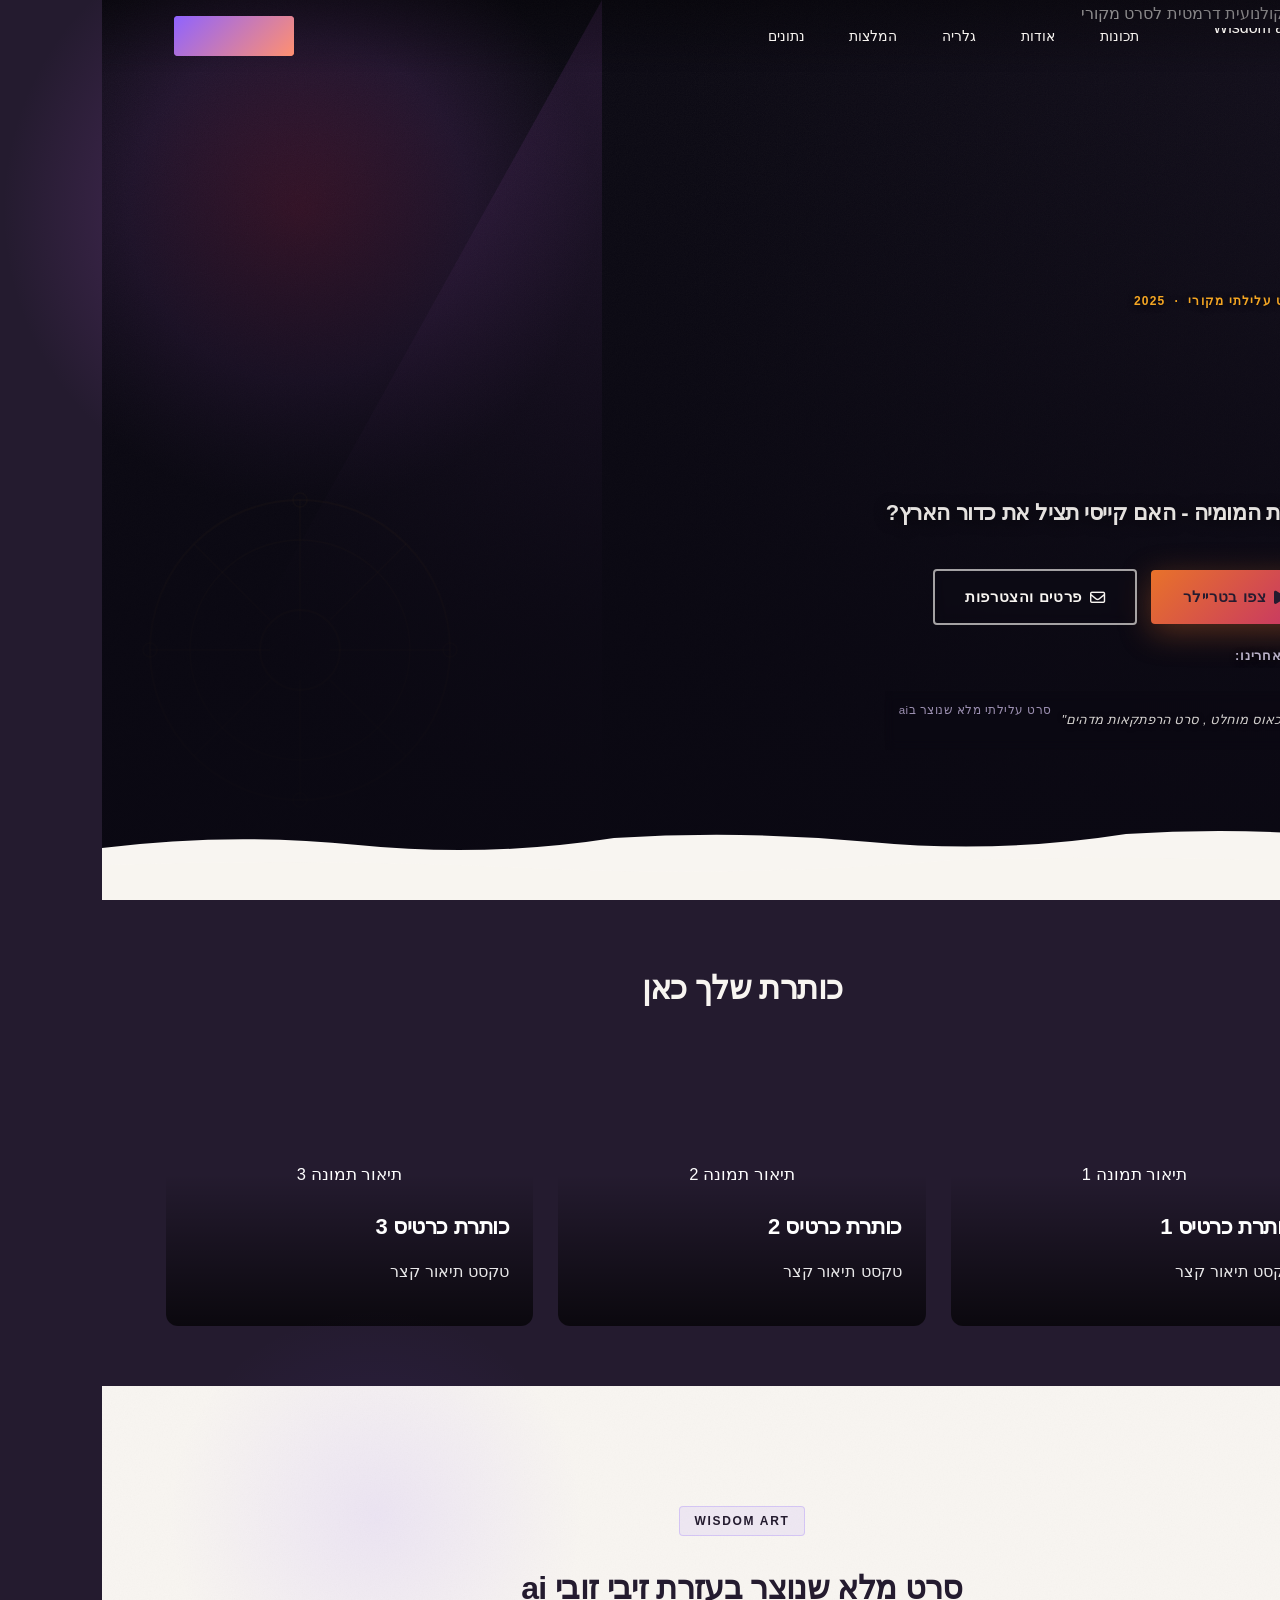
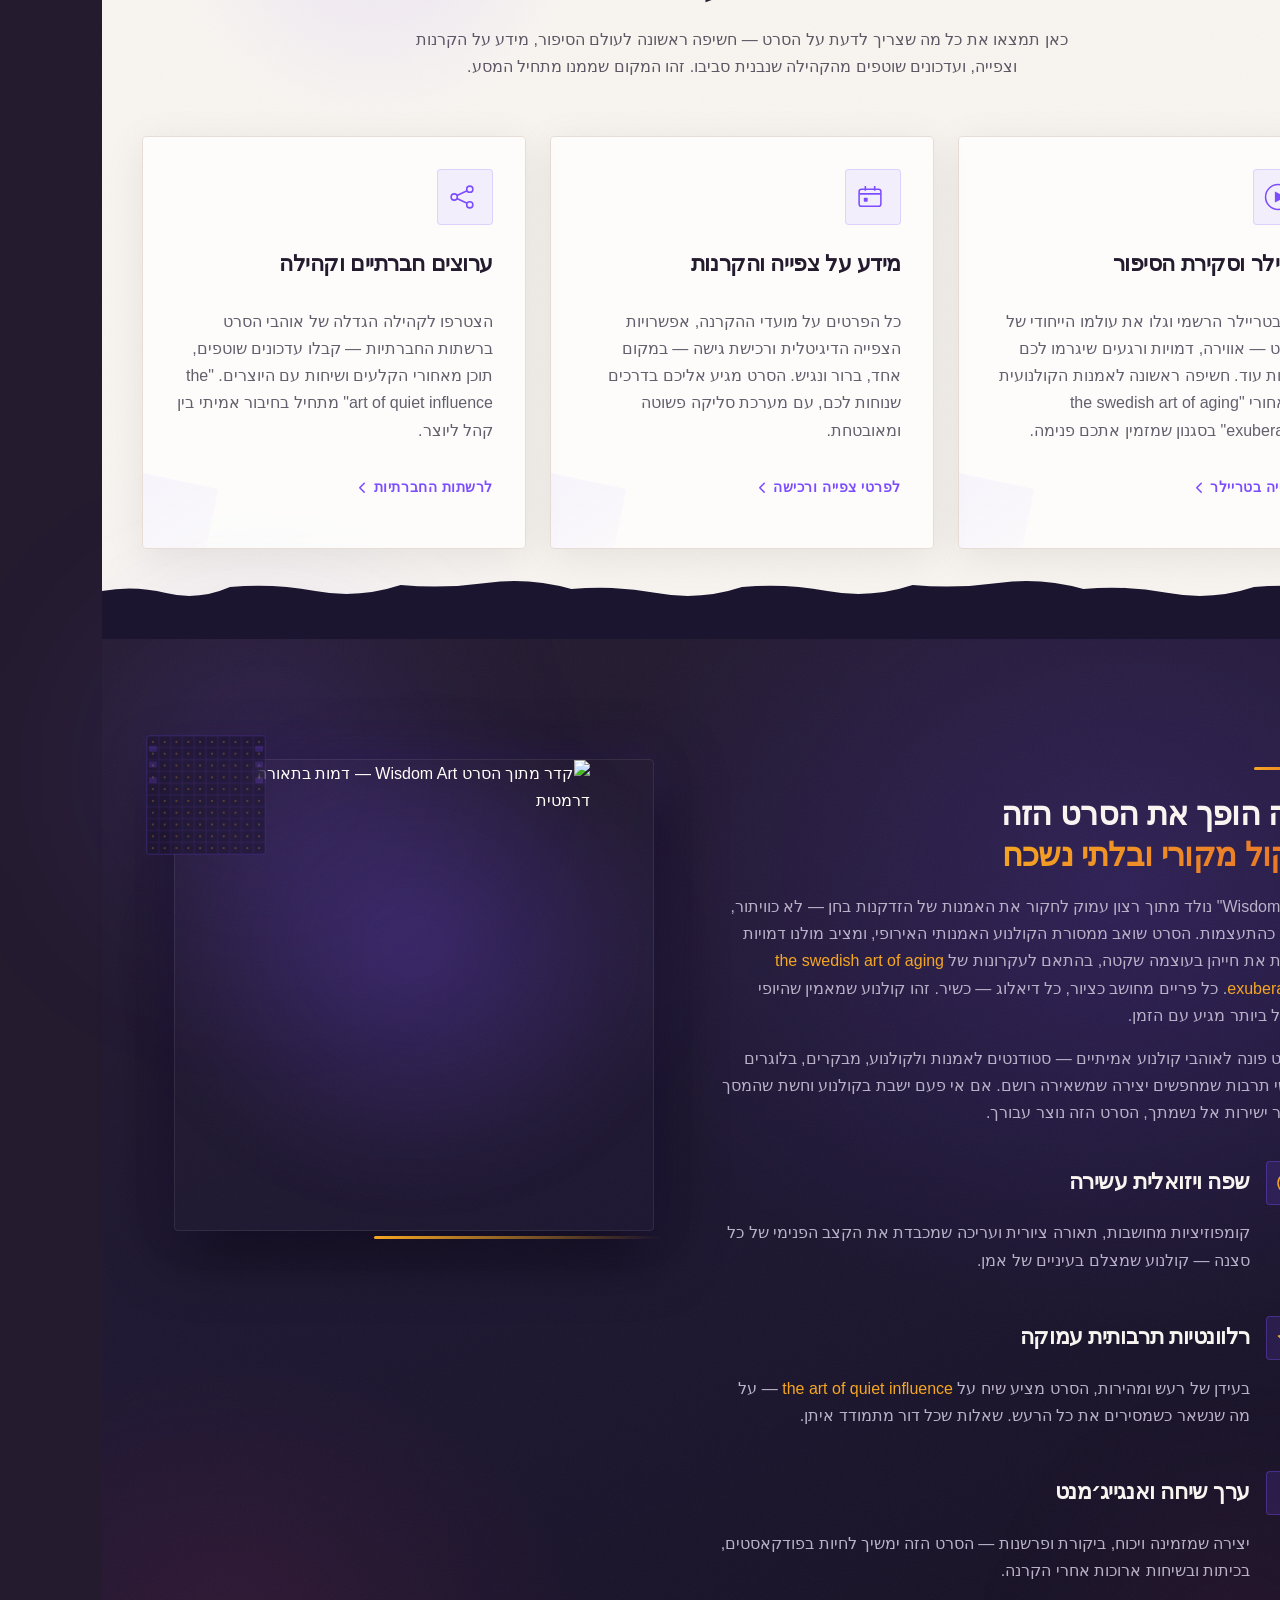
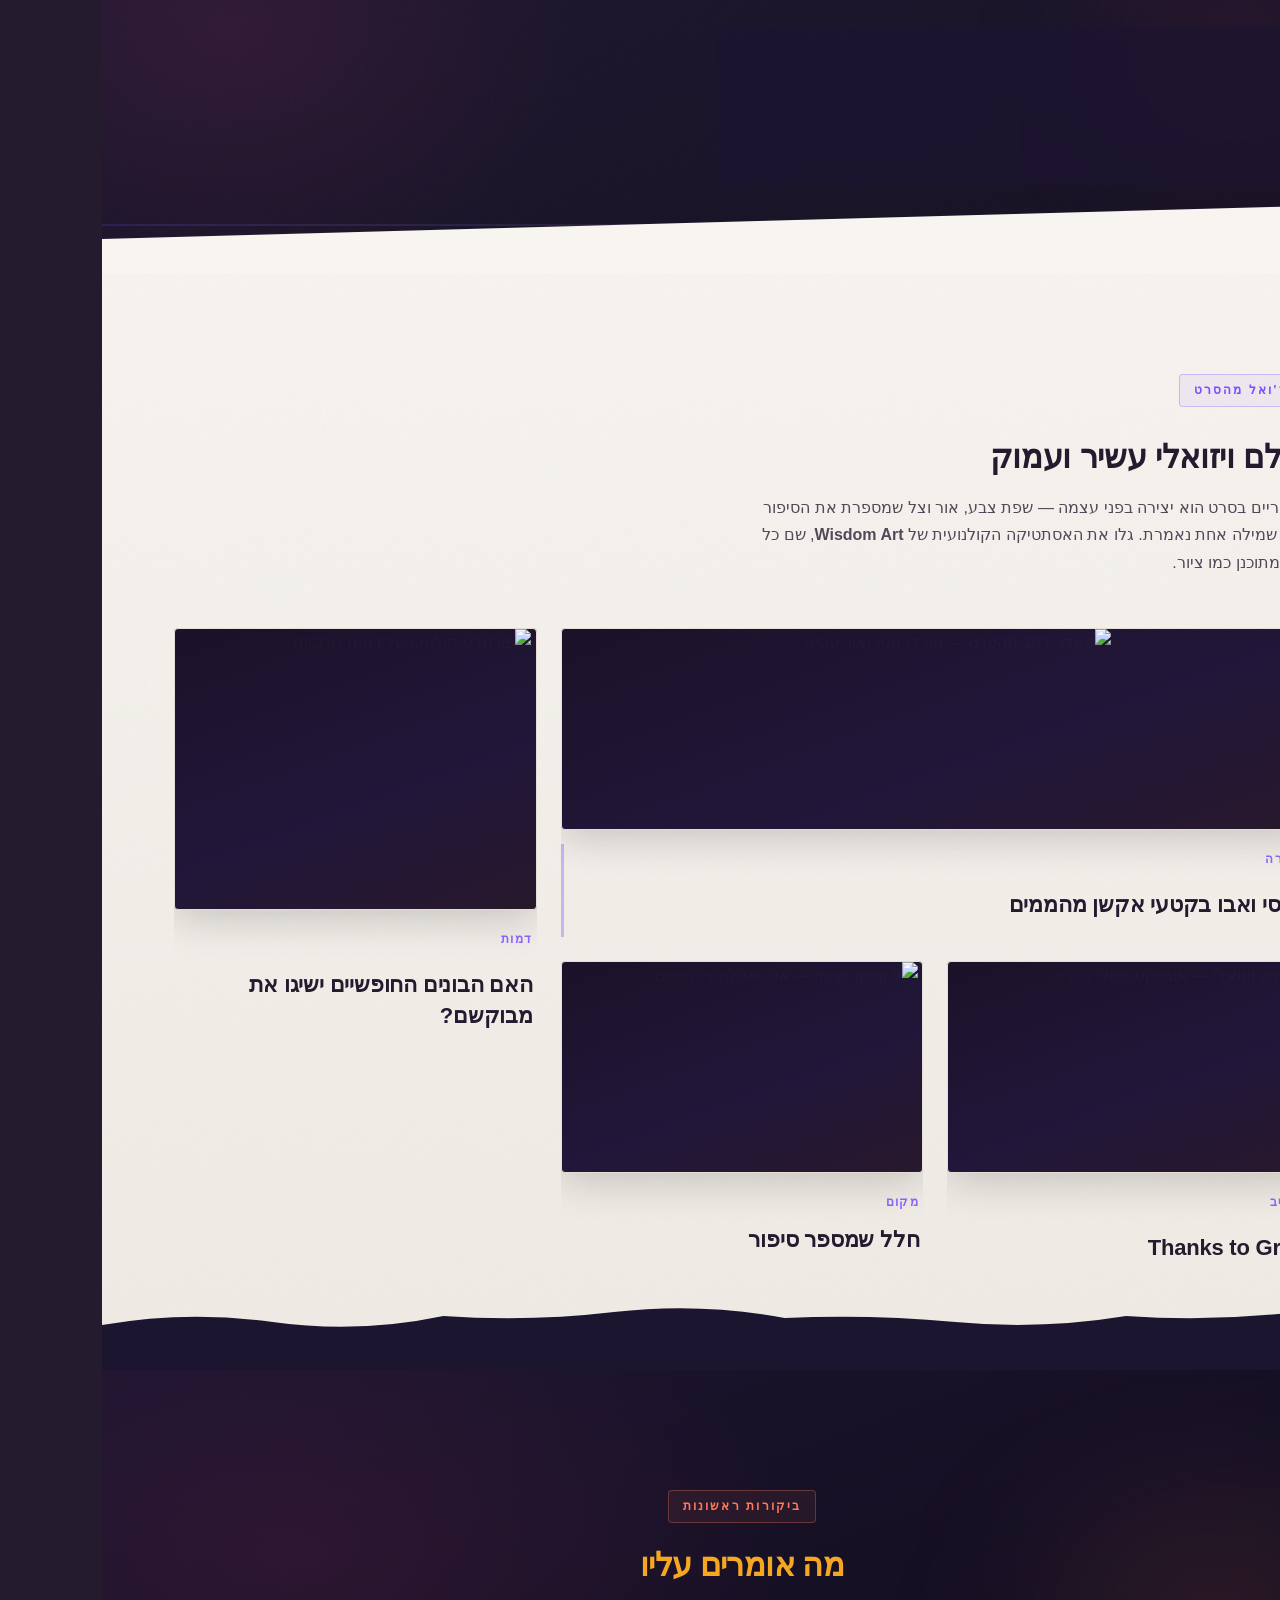
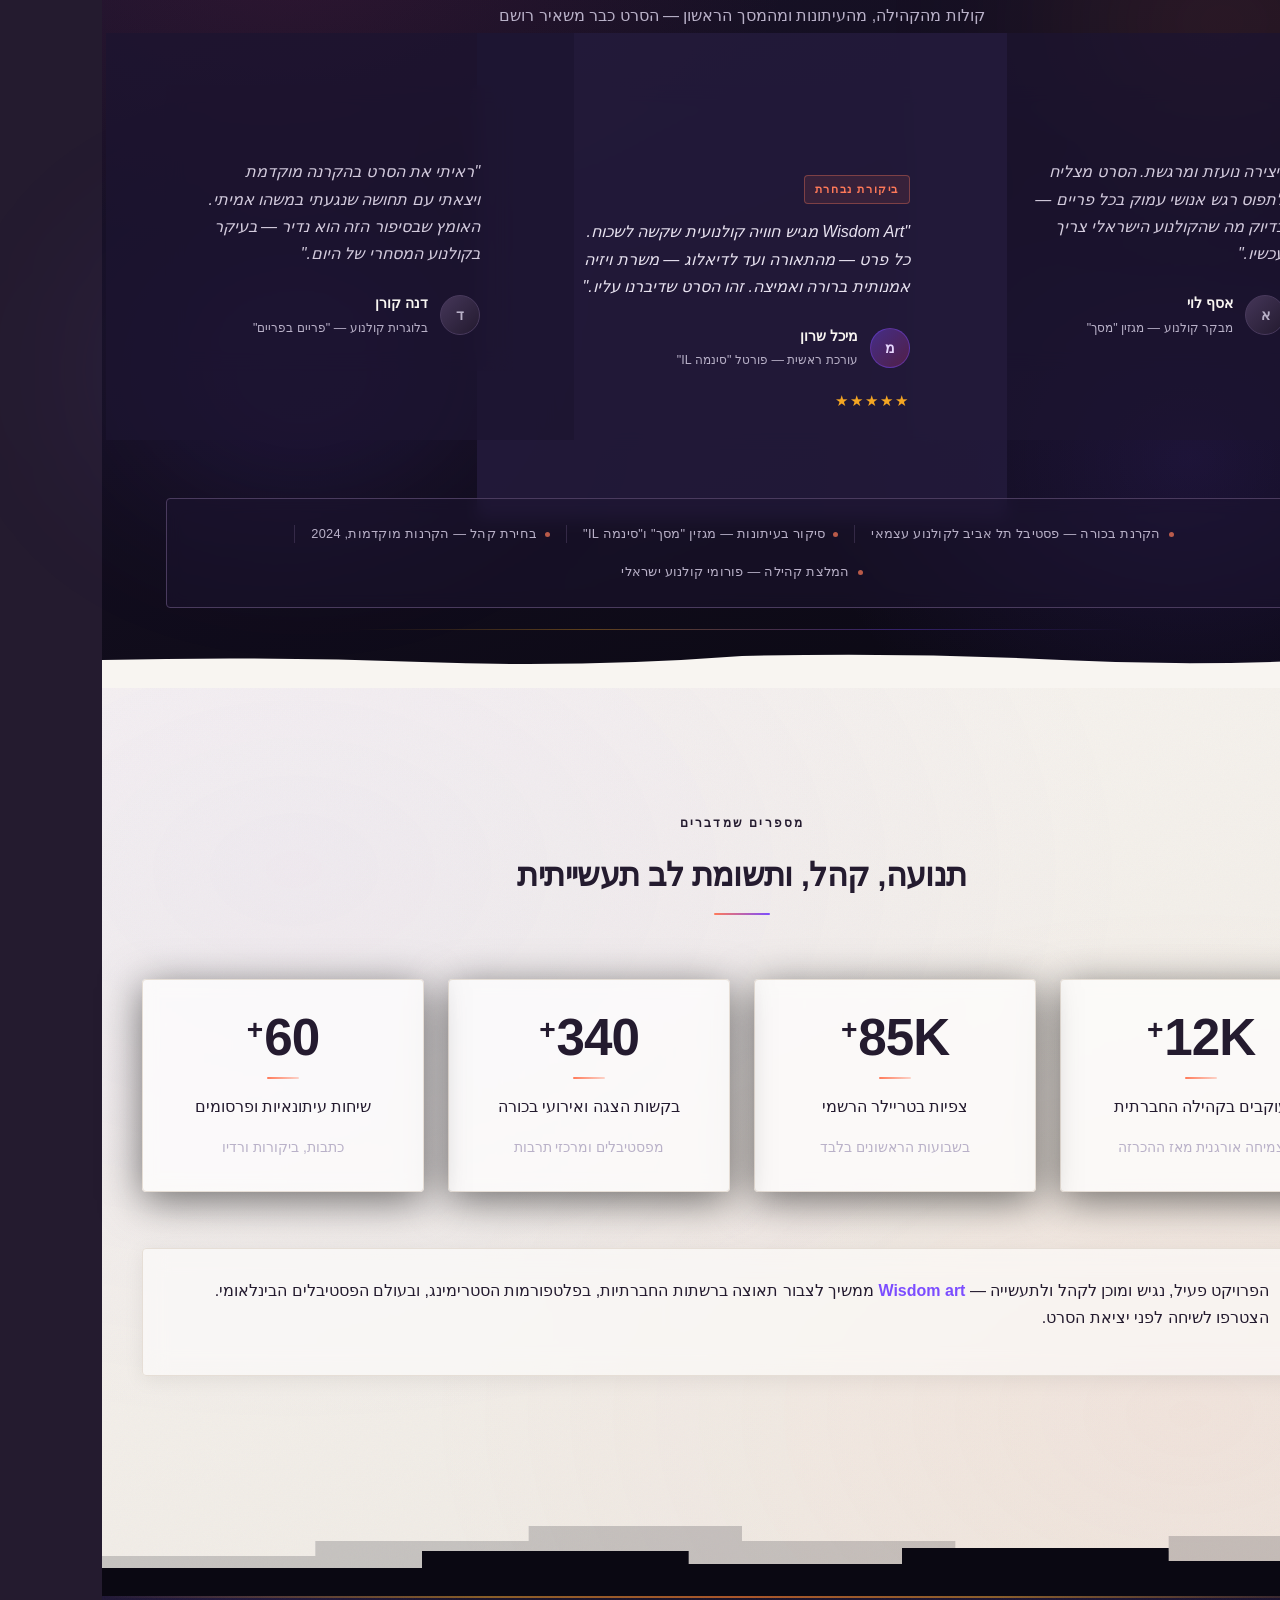
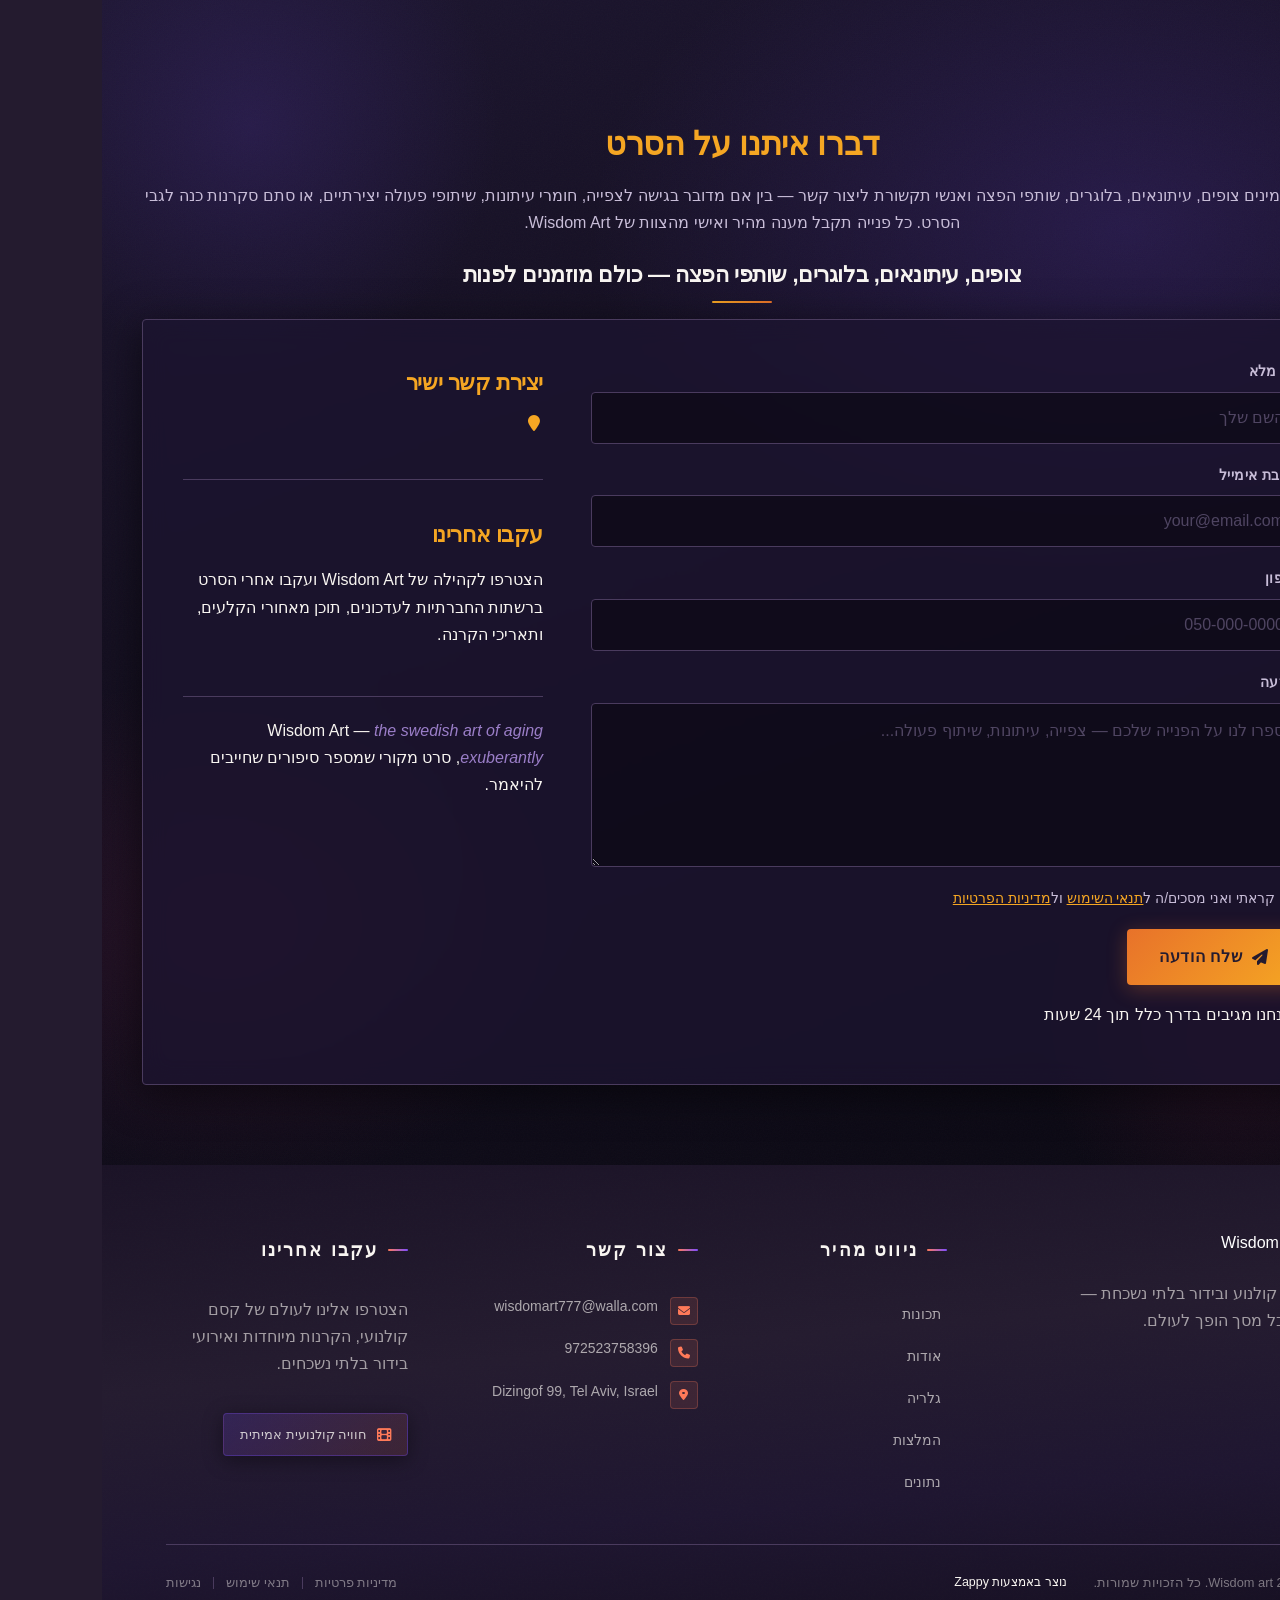
==== commit 8fe2d6d2: "Background sync: Progressive GitHub Sync" ====
--- a/public/index.html
+++ b/public/index.html
@@ -1 +1 @@
-<!doctype html><html dir="rtl" lang="he"><head><meta charset="UTF-8"><meta content="width=device-width,initial-scale=1" name="viewport"><meta content="index, follow" name="robots"><title>the swedish art of aging exuberantly — Wisdom art</title><meta content="A promotional and distribution website for an original film, featuring an integrated payment/checkout system for ticket sales or digital access, and links to th" name="description"><meta content="the swedish art of aging exuberantly, the art of quiet influence, daily stoic meditations, Wisdom art" name="keywords"><link href="/assets/favicon.ico" rel="icon" type="image/x-icon"><link href="/assets/favicon-16x16.png" rel="icon" type="image/png" sizes="16x16"><link href="/assets/favicon-32x32.png" rel="icon" type="image/png" sizes="32x32"><link href="/assets/favicon-48x48.png" rel="icon" type="image/png" sizes="48x48"><link href="/assets/favicon-192x192.png" rel="icon" type="image/png" sizes="192x192"><link href="/assets/favicon-512x512.png" rel="icon" type="image/png" sizes="512x512"><link href="/assets/apple-touch-icon.png" rel="apple-touch-icon"><script>!function(){"use strict";var t="d07cc7a2-bf0d-4f7b-b56a-330d4f4c0abc",e="https://api.zappy5.com/api/analytics/track",a=18e5,n=2592e6,o=!0,i=!0,r=!0;var s=function(){var e="zappy_visitor_"+t,a=null;try{if(a=localStorage.getItem(e)){var o=JSON.parse(a),i=Date.now();if(i-o.created<n)return o.lastSeen=i,localStorage.setItem(e,JSON.stringify(o)),o.id}}catch(t){console.warn("Zappy Analytics: LocalStorage not available")}var r="zv_"+Date.now()+"_"+Math.random().toString(36).substr(2,9);try{localStorage.setItem(e,JSON.stringify({id:r,created:Date.now(),lastSeen:Date.now()}))}catch(t){}return r}(),c=function(){var e="zappy_session_"+t,n=null;try{if(n=sessionStorage.getItem(e)){var o=JSON.parse(n),i=Date.now();if(i-o.timestamp<a)return o.timestamp=i,sessionStorage.setItem(e,JSON.stringify(o)),o.id}}catch(t){console.warn("Zappy Analytics: SessionStorage not available")}var r="zs_"+Date.now()+"_"+Math.random().toString(36).substr(2,9);try{sessionStorage.setItem(e,JSON.stringify({id:r,timestamp:Date.now()}))}catch(t){}return r}();function l(a,n){n=n||{};var o={website_id:t,event_type:a,page_path:window.location.pathname,referrer:document.referrer||"direct",visitor_id:s,session_id:c,metadata:n};if(navigator.sendBeacon){var i=new Blob([JSON.stringify(o)],{type:"application/json"});navigator.sendBeacon(e,i)}else fetch(e,{method:"POST",headers:{"Content-Type":"application/json"},body:JSON.stringify(o),keepalive:!0}).catch(function(t){console.warn("Zappy Analytics: Failed to track event",t)})}o&&l("pageview",{title:document.title,url:window.location.href}),i&&document.addEventListener("click",function(t){var e=t.target;if("BUTTON"===e.tagName||e.closest("button")){var a="BUTTON"===e.tagName?e:e.closest("button");l("click",{element:"button",text:a.textContent.trim().substring(0,100),id:a.id||null,class:a.className||null})}else if("A"===e.tagName||e.closest("a")){var n="A"===e.tagName?e:e.closest("a");l("navigation",{element:"link",text:n.textContent.trim().substring(0,100),href:n.href,external:n.hostname!==window.location.hostname})}},!0),r&&document.addEventListener("submit",function(t){var e=t.target;l("form_submit",{form_id:e.id||null,form_name:e.name||null,form_action:e.action||null,form_method:e.method||"GET"})},!0);var d=Date.now();window.addEventListener("beforeunload",function(){l("page_unload",{time_on_page:Math.floor((Date.now()-d)/1e3),page_path:window.location.pathname})}),window.zappyAnalytics={track:l,getVisitorId:function(){return s},getSessionId:function(){return c}}}()</script><meta content="the swedish art of aging exuberantly — Wisdom art" property="og:title"><meta content="A promotional and distribution website for an original film, featuring an integrated payment/checkout system for ticket sales or digital access, and links to th" property="og:description"><meta content="summary_large_image" name="twitter:card"><meta content="the swedish art of aging exuberantly — Wisdom art" name="twitter:title"><meta content="A promotional and distribution website for an original film, featuring an integrated payment/checkout system for ticket sales or digital access, and links to th" name="twitter:description"><meta content="website" property="og:type"><meta content="he_IL" property="og:locale"><link href="https://cdnjs.cloudflare.com/ajax/libs/font-awesome/6.4.0/css/all.min.css" rel="stylesheet"><link href="/assets/favicon.ico" rel="icon" type="image/x-icon"><link href="/assets/favicon-16x16.png" rel="icon" type="image/png" sizes="16x16"><link href="/assets/favicon-32x32.png" rel="icon" type="image/png" sizes="32x32"><link href="/assets/favicon-48x48.png" rel="icon" type="image/png" sizes="48x48"><link href="/assets/favicon-192x192.png" rel="icon" type="image/png" sizes="192x192"><link href="/assets/favicon-512x512.png" rel="icon" type="image/png" sizes="512x512"><link href="/assets/apple-touch-icon.png" rel="apple-touch-icon"><link href="https://cdn.jsdelivr.net/npm/vanilla-cookieconsent@3/dist/cookieconsent.css" rel="stylesheet"><script src="https://cdn.jsdelivr.net/npm/vanilla-cookieconsent@3/dist/cookieconsent.umd.js"></script><script src="https://cdn.jsdelivr.net/gh/mickidum/acc_toolbar/acctoolbar/acctoolbar.min.js"></script><link href="/styles.css" rel="stylesheet"><style id="zappy-dropdown-submenu-styles">#navMenu li:has(.sub-menu),.nav-menu li:has(.sub-menu),.navbar li:has(.sub-menu),nav li:has(.sub-menu){position:relative}#navMenu .sub-menu,.nav-menu .sub-menu,.navbar .sub-menu,nav .sub-menu{display:block!important;position:absolute!important;top:100%;left:0;min-width:220px;background:#fff;border-radius:8px;box-shadow:0 8px 25px rgba(0,0,0,.15);padding:8px 0;opacity:0;visibility:hidden;transform:translateY(10px);transition:all .3s ease;z-index:1000;list-style:none;pointer-events:none}#navMenu li:hover>.sub-menu,.nav-menu li:hover>.sub-menu,.navbar li:hover>.sub-menu,nav li:hover>.sub-menu{opacity:1!important;visibility:visible!important;transform:translateY(0)!important;pointer-events:auto!important}.sub-menu li{list-style:none;margin:0;padding:0}.sub-menu a{display:block!important;padding:10px 16px!important;color:var(--text-dark,#333)!important;font-weight:500;text-decoration:none;white-space:nowrap;transition:background-color .2s}.sub-menu .zappy-nav-child>a{padding-left:28px!important;font-size:.9em!important;opacity:.85!important}[dir=rtl] .sub-menu .zappy-nav-child>a,html[lang=ar] .sub-menu .zappy-nav-child>a,html[lang=he] .sub-menu .zappy-nav-child>a{padding-left:10px!important;padding-right:28px!important}.sub-menu .zappy-nav-parent>a{font-weight:600!important}.sub-menu a:hover{background-color:#f5f5f5}[dir=rtl] .nav-menu .sub-menu,[dir=rtl] .navbar .sub-menu,[dir=rtl] nav .sub-menu,html[lang=ar] .nav-menu .sub-menu,html[lang=ar] .navbar .sub-menu,html[lang=ar] nav .sub-menu,html[lang=he] .nav-menu .sub-menu,html[lang=he] .navbar .sub-menu,html[lang=he] nav .sub-menu{left:auto!important;right:0!important}.sub-menu:empty,.sub-menu:not(:has(li)):not(:has(> a)),.sub-menu:not(:has(li:not(.zappy-hidden-menu-item))):not(:has(> a)){display:none!important;opacity:0!important;visibility:hidden!important;pointer-events:none!important}li:has(.menu-group-title):hover>.sub-menu{opacity:1!important;visibility:visible!important;transform:translateY(0)!important;pointer-events:auto!important}#navMenu>li>.menu-group-title,.nav-menu>li>.menu-group-title{display:inline-block;padding:.5rem 1rem;cursor:default;user-select:none}@media (max-width:768px){#navMenu .sub-menu,.nav-menu .sub-menu,.navbar .sub-menu,nav .sub-menu{position:static!important;transform:none!important;box-shadow:none!important;background:0 0!important;max-height:0;overflow:hidden;opacity:0;visibility:hidden;transition:max-height .3s ease,opacity .3s ease;padding:0!important;border-radius:0!important}#navMenu .sub-menu.mobile-expanded,.nav-menu .sub-menu.mobile-expanded,.navbar .sub-menu.mobile-expanded{max-height:none!important;overflow-y:visible!important;opacity:1!important;visibility:visible!important;padding:8px 0 8px 16px!important}[dir=rtl] .sub-menu.mobile-expanded,html[lang=he] .sub-menu.mobile-expanded{padding:8px 16px 8px 0!important}#navMenu li:hover>.sub-menu,.nav-menu li:hover>.sub-menu,.navbar li:hover>.sub-menu,nav li:hover>.sub-menu{opacity:0;visibility:hidden;pointer-events:none}#navMenu li>.sub-menu.mobile-expanded,.nav-menu li>.sub-menu.mobile-expanded,.navbar li>.sub-menu.mobile-expanded,nav li>.sub-menu.mobile-expanded{opacity:1!important;visibility:visible!important;pointer-events:auto!important}#navMenu li:has(.sub-menu),.nav-menu li:has(.sub-menu),.navbar li:has(.sub-menu),nav li:has(.sub-menu){display:flex!important;flex-wrap:wrap!important;align-items:center!important;position:relative!important;min-height:44px!important}#navMenu li:has(.sub-menu)>a,.nav-menu li:has(.sub-menu)>a,.navbar li:has(.sub-menu)>a,nav li:has(.sub-menu)>a{flex:1!important;min-width:0!important}#navMenu li:has(.sub-menu)>.menu-group-title,.nav-menu li:has(.sub-menu)>.menu-group-title,.navbar li:has(.sub-menu)>.menu-group-title,nav li:has(.sub-menu)>.menu-group-title{flex:1!important;min-width:0!important;padding:0!important;line-height:inherit!important}#navMenu li:has(.sub-menu)>.sub-menu,.nav-menu li:has(.sub-menu)>.sub-menu,.navbar li:has(.sub-menu)>.sub-menu,nav li:has(.sub-menu)>.sub-menu{flex-basis:100%!important;width:100%!important}#navMenu li:has(.sub-menu)>a [class*=arrow],#navMenu li:has(.sub-menu)>a [class*=chevron],.nav-menu li:has(.sub-menu)>a .fa-angle-down,.nav-menu li:has(.sub-menu)>a .fa-chevron-down,.nav-menu li:has(.sub-menu)>a [class*=arrow],.nav-menu li:has(.sub-menu)>a [class*=chevron],nav li:has(.sub-menu)>a [class*=arrow],nav li:has(.sub-menu)>a [class*=chevron]{display:none!important;visibility:hidden!important}.mobile-submenu-toggle{display:flex!important;align-items:center!important;justify-content:center!important;width:44px!important;height:auto!important;background:0 0!important;border:none!important;cursor:pointer!important;color:var(--text-light)!important;position:static!important;flex-shrink:0!important;align-self:stretch!important;z-index:2!important;padding:0!important;margin:0!important}.mobile-submenu-toggle::after{content:''!important;width:0!important;height:0!important;border-left:6px solid transparent!important;border-right:6px solid transparent!important;border-top:7px solid currentColor!important;transition:transform .3s ease!important}.mobile-submenu-toggle.expanded::after{transform:rotate(180deg)!important}.sub-menu a{padding:10px 0!important;display:block!important;color:var(--text-light)!important;white-space:normal!important}.sub-menu .zappy-nav-child>a{padding-left:28px!important;font-size:.9em!important;opacity:.85!important}[dir=rtl] .sub-menu .zappy-nav-child>a,html[lang=ar] .sub-menu .zappy-nav-child>a,html[lang=he] .sub-menu .zappy-nav-child>a{padding-left:0!important;padding-right:28px!important}.sub-menu .zappy-nav-parent>a{font-weight:600!important}#navMenu.active,.nav-menu.active{max-width:100vw!important;overflow-x:hidden!important;box-sizing:border-box!important}.navbar .sub-menu li a,.zappy-products-dropdown .sub-menu a,nav.navbar .sub-menu li a{color:var(--text-light)!important}}@media (min-width:769px){.mobile-submenu-toggle{display:none!important}}</style><style id="zappy-widget-visibility">html[dir=rtl] .whatsapp-float{right:20px!important;left:auto!important}html:not([dir]) .whatsapp-float,html[dir=ltr] .whatsapp-float{left:20px!important;right:auto!important}html[dir=rtl] #mic-access-tool-general-button,html[dir=rtl] #mic-init-access-tool #mic-access-tool-general-button,html[dir=rtl] #mic-init-access-tool .mic-access-tool-general-button,html[dir=rtl] ._access-icon,html[dir=rtl] .mic-access-tool-general-button{left:20px!important;right:auto!important}html:not([dir]) #mic-access-tool-general-button,html:not([dir]) #mic-init-access-tool #mic-access-tool-general-button,html:not([dir]) #mic-init-access-tool .mic-access-tool-general-button,html:not([dir]) ._access-icon,html:not([dir]) .mic-access-tool-general-button,html[dir=ltr] #mic-access-tool-general-button,html[dir=ltr] #mic-init-access-tool #mic-access-tool-general-button,html[dir=ltr] #mic-init-access-tool .mic-access-tool-general-button,html[dir=ltr] ._access-icon,html[dir=ltr] .mic-access-tool-general-button{right:20px!important;left:auto!important}@media (max-width:768px){.whatsapp-float{display:flex!important}}@media (min-width:769px){.whatsapp-float{display:flex!important}}@media (max-width:768px){#mic-access-tool-general-button,#mic-init-access-tool #mic-access-tool-general-button,#mic-init-access-tool .mic-access-tool-general-button,._access-icon,.mic-access-tool-general-button{display:flex!important;visibility:visible!important;opacity:1!important;pointer-events:auto!important}#mic-access-tool-box.opened-mic-access-tool,#mic-init-access-tool #mic-access-tool-box.opened-mic-access-tool,.mic-access-tool-box.opened-mic-access-tool{visibility:visible!important;opacity:1!important;pointer-events:auto!important}}@media (min-width:769px){#mic-access-tool-general-button,#mic-init-access-tool #mic-access-tool-general-button,#mic-init-access-tool .mic-access-tool-general-button,._access-icon,.mic-access-tool-general-button{display:flex!important;visibility:visible!important;opacity:1!important;pointer-events:auto!important}#mic-access-tool-box.opened-mic-access-tool,#mic-init-access-tool #mic-access-tool-box.opened-mic-access-tool,.mic-access-tool-box.opened-mic-access-tool{visibility:visible!important;opacity:1!important;pointer-events:auto!important}}</style></head><body><nav class="navbar" dir="rtl"><button class="mobile-toggle" aria-label="Menu" id="mobileToggle"><svg viewBox="0 0 24 24" height="24" width="24" fill="none" class="hamburger-icon"><path d="M3 12h18M3 6h18M3 18h18" stroke="currentColor" stroke-width="2" stroke-linecap="round"></path></svg> <svg viewBox="0 0 24 24" height="24" width="24" fill="none" class="close-icon" style="display:none"><path d="M18 6L6 18M6 6l12 12" stroke="currentColor" stroke-width="2" stroke-linecap="round"></path></svg></button> <button class="phone-header-btn" aria-label="Call" data-phone="972523758396"><svg viewBox="0 0 24 24" height="20" width="20" fill="currentColor"><path d="M22 16.92v3a2 2 0 0 1-2.18 2 19.79 19.79 0 0 1-8.63-3.07 19.5 19.5 0 0 1-6-6 19.79 19.79 0 0 1-3.07-8.67A2 2 0 0 1 4.11 2h3a2 2 0 0 1 2 1.72 12.84 12.84 0 0 0 .7 2.81 2 2 0 0 1-.45 2.11L8.09 9.91a16 16 0 0 0 6 6l1.27-1.27a2 2 0 0 1 2.11-.45 12.84 12.84 0 0 0 2.81.7A2 2 0 0 1 22 16.92z"></path></svg></button><div class="nav-container"><div class="nav-right-group"><div class="nav-brand"><a href="/" class="logo-link"><img alt="Wisdom art" src="/assets/site-----image-1.webp" class="logo"></a></div><ul class="nav-menu" id="navMenu"><li><a href="#features">תכונות</a></li><li><a href="#about">אודות</a></li><li><a href="#gallery">גלריה</a></li><li><a href="#testimonials">המלצות</a></li><li><a href="#stats">נתונים</a></li></ul></div><div class="nav-cta-container"><a href="#contact" class="nav-cta-btn">צור קשר</a></div></div></nav><script>window.addEventListener("load",function(){const e=document.querySelector(".navbar, nav, header");if(!e)return void console.log("[Navbar] Navbar element not found");let t=document.getElementById("mobileToggle")||document.querySelector(".mobile-toggle")||document.querySelector(".hamburger")||document.querySelector(".hamburger-menu")||document.querySelector(".menu-toggle")||document.querySelector(".burger-menu")||document.querySelector('[aria-label="Menu"]')||document.querySelector('[aria-label="תפריט"]');const o=document.querySelector(".phone-header-btn"),n=window.getComputedStyle(e);let r=n.backgroundColor;if(console.log("[Navbar] Initial navbar background:",r),"transparent"===r||"rgba(0, 0, 0, 0)"===r||r.startsWith("rgba")&&r.includes(", 0)")){const e=n.backgroundImage;if(e&&"none"!==e)console.log("[Navbar] Navbar has background image/gradient, using dark text"),r="rgb(240, 240, 240)";else{const e=window.getComputedStyle(document.body).backgroundColor;console.log("[Navbar] Navbar transparent, using body background:",e),r=e}}const i=r.match(/\d+/g);if(i&&i.length>=3){const e=(.299*parseInt(i[0])+.587*parseInt(i[1])+.114*parseInt(i[2]))/255;console.log("[Navbar] Mobile button colors preserved from Claude CSS (luminance:",e.toFixed(2)+")");const n=document.createElement("style");n.id="zappy-mobile-nav-fix";document.documentElement.lang;document.documentElement.dir,n.textContent='\n        /* Hide mobile buttons on desktop, show only on mobile */\n        @media (min-width: 769px) {\n          .mobile-toggle,\n          .phone-header-btn {\n            display: none !important;\n          }\n        }\n        \n        /* Show and position mobile buttons correctly on mobile */\n        @media (max-width: 768px) {\n          .mobile-toggle,\n          .phone-header-btn {\n            position: absolute !important;\n            top: 0 !important;\n            bottom: 0 !important;\n            margin-top: auto !important;\n            margin-bottom: auto !important;\n            z-index: 1001 !important;\n            display: flex !important;\n            align-items: center !important;\n            justify-content: center !important;\n            width: 36px !important;\n            height: 36px !important;\n            border-radius: 50% !important;\n            border: none !important;\n            cursor: pointer !important;\n            padding: 6px !important;\n            background: none !important;\n            color: var(--nav-text, var(--text-light)) !important;\n            touch-action: manipulation !important;\n            -webkit-tap-highlight-color: transparent !important;\n          }\n          \n          /* LTR positioning (default): hamburger LEFT, phone RIGHT */\n          html:not([dir="rtl"]):not([lang="he"]):not([lang="ar"]) .mobile-toggle,\n          html[dir="ltr"] .mobile-toggle {\n            left: 12px !important;\n            right: auto !important;\n          }\n          html:not([dir="rtl"]):not([lang="he"]):not([lang="ar"]) .phone-header-btn,\n          html[dir="ltr"] .phone-header-btn {\n            right: 12px !important;\n            left: auto !important;\n          }\n          \n          /* RTL positioning: hamburger RIGHT, phone LEFT */\n          html[dir="rtl"] .mobile-toggle,\n          html[lang="he"] .mobile-toggle,\n          html[lang="ar"] .mobile-toggle {\n            right: 12px !important;\n            left: auto !important;\n          }\n          html[dir="rtl"] .phone-header-btn,\n          html[lang="he"] .phone-header-btn,\n          html[lang="ar"] .phone-header-btn {\n            left: 12px !important;\n            right: auto !important;\n          }\n          \n          /* CRITICAL: Ensure nav-container has min-height on mobile */\n          /* All children are positioned absolutely/fixed on mobile, so height:auto collapses to 0 */\n          .nav-container {\n            min-height: 70px !important;\n            position: relative !important;\n          }\n          \n          /* Ensure SVG icons are properly sized and inherit color */\n          .mobile-toggle svg,\n          .phone-header-btn svg {\n            width: 24px !important;\n            height: 24px !important;\n            /* Don\'t force display - let JavaScript control hamburger/close toggle */\n          }\n          \n          /* Reset nav-cta-container on mobile - remove desktop box-shadow/padding */\n          /* that creates a visible ghost box when CTA button is hidden */\n          .nav-cta-container {\n            box-shadow: none !important;\n            padding: 0 !important;\n          }\n          \n          /* Hide nav-cta-container entirely on mobile when there\'s no lang-switcher */\n          /* (only the CTA button is inside, and it\'s hidden on mobile) */\n          .nav-cta-container:not(:has(.lang-switcher)) {\n            display: none !important;\n          }\n          \n          /* CRITICAL: Prevent hero image fade gradient from bleeding over headline text */\n          /* The .image-fade-gradient has bottom: -30px (extends below parent) */\n          /* On mobile stacked layout, this overlaps the h1 text below the image */\n          .hero-image-column {\n            overflow: hidden !important;\n          }\n          .image-fade-gradient {\n            bottom: 0 !important;\n          }\n          \n          /* Hide desktop language switcher on mobile - hamburger menu handles it */\n          /* High specificity to override stored CSS */\n          .lang-switcher,\n          .nav-cta-container .lang-switcher,\n          .nav-container .lang-switcher,\n          .navbar .lang-switcher,\n          .navbar .nav-cta-container .lang-switcher {\n            display: none !important;\n          }\n        }\n      ';const r=document.getElementById("zappy-mobile-nav-fix");r&&r.remove(),document.head.appendChild(n),console.log("[Navbar] Critical CSS injected for mobile nav positioning");const a=window.innerWidth<=768;if(t){const e=t.querySelector(".hamburger-icon"),o=t.querySelector(".close-icon");e&&(e.style.setProperty("width","24px","important"),e.style.setProperty("height","24px","important"),e.style.setProperty("display","block","important")),o&&(o.style.setProperty("width","24px","important"),o.style.setProperty("height","24px","important"),o.style.setProperty("display","none","important")),a?(t.style.setProperty("position","absolute","important"),t.style.setProperty("top","0","important"),t.style.setProperty("bottom","0","important"),t.style.setProperty("margin-top","auto","important"),t.style.setProperty("margin-bottom","auto","important"),t.style.setProperty("z-index","1001","important"),t.style.removeProperty("left"),t.style.removeProperty("right"),console.log("[Navbar] Mobile toggle positioning applied (mobile viewport)")):(t.style.removeProperty("position"),t.style.removeProperty("top"),t.style.removeProperty("transform"),t.style.removeProperty("z-index"),t.style.removeProperty("left"),t.style.removeProperty("right"),console.log("[Navbar] Desktop viewport - cleared mobile toggle inline positioning"))}if(o){const e=o.querySelector("svg");e&&(e.style.width="24px",e.style.height="24px",e.setAttribute("width","24"),e.setAttribute("height","24")),a?(o.style.setProperty("position","absolute","important"),o.style.setProperty("top","0","important"),o.style.setProperty("bottom","0","important"),o.style.setProperty("margin-top","auto","important"),o.style.setProperty("margin-bottom","auto","important"),o.style.setProperty("z-index","1001","important"),o.style.removeProperty("left"),o.style.removeProperty("right"),console.log("[Navbar] Phone button positioning applied (mobile viewport)")):(o.style.removeProperty("position"),o.style.removeProperty("top"),o.style.removeProperty("transform"),o.style.removeProperty("z-index"),o.style.removeProperty("left"),o.style.removeProperty("right"),console.log("[Navbar] Desktop viewport - cleared phone button inline positioning"))}}else console.log("[Navbar] Could not parse background color:",r);t=document.getElementById("mobileToggle")||document.querySelector(".mobile-toggle")||document.querySelector(".hamburger")||document.querySelector(".hamburger-menu")||document.querySelector(".menu-toggle")||document.querySelector(".burger-menu")||document.querySelector('[aria-label="Menu"]')||document.querySelector('[aria-label="תפריט"]');const a=document.getElementById("navMenu")||document.querySelector(".nav-menu")||document.querySelector(".nav-links")||document.querySelector("nav ul:not(.submenu)");if(!t||!a)return void console.log("[Navbar] Mobile toggle or menu not found:",{toggle:!!t,menu:!!a});a.id||(a.id="navMenu"),console.log("[Navbar] Initializing mobile menu...");const l=t.cloneNode(!0);t.parentNode.replaceChild(l,t);var s=0;function p(e){var t=Date.now();t-s<300||(s=t,function(e){e.preventDefault(),e.stopPropagation();const t=l.querySelector(".hamburger-icon"),o=l.querySelector(".close-icon");a.classList.contains("active")?(a.classList.remove("active"),t&&t.style.setProperty("display","block","important"),o&&o.style.setProperty("display","none","important"),document.body.style.overflow="",console.log("[Navbar] Menu closed")):(a.classList.add("active"),t&&t.style.setProperty("display","none","important"),o&&o.style.setProperty("display","block","important"),document.body.style.overflow="hidden",console.log("[Navbar] Menu opened"))}(e))}l.addEventListener("click",p),l.addEventListener("touchend",p),a.querySelectorAll("a").forEach(function(e){e.addEventListener("click",function(){if("#"===this.getAttribute("href"))return;const e=l.querySelector(".hamburger-icon"),t=l.querySelector(".close-icon");a.classList.remove("active"),e&&e.style.setProperty("display","block","important"),t&&t.style.setProperty("display","none","important"),document.body.style.overflow="",console.log("[Navbar] Menu closed (link clicked)")})});var c=a.querySelectorAll(".dropdown-toggle");c.forEach(function(e){e.addEventListener("click",function(e){e.preventDefault(),e.stopPropagation();var t=this.closest(".nav-dropdown");t&&(t.parentNode.querySelectorAll(".nav-dropdown.open").forEach(function(e){e!==t&&e.classList.remove("open")}),t.classList.toggle("open"),console.log("[Navbar] Dropdown toggled:",t.classList.contains("open")?"open":"closed"))})}),document.addEventListener("click",function(e){e.target.closest(".nav-dropdown")||document.querySelectorAll(".nav-dropdown.open").forEach(function(e){e.classList.remove("open")})}),console.log("[Navbar] Dropdown handlers initialized for "+c.length+" dropdowns"),o&&o.addEventListener("click",function(){const e=document.querySelectorAll('a[href^="tel:"]'),t=e.length>0?e[0].getAttribute("href").replace("tel:",""):"972523758396";window.location.href="tel:"+t,console.log("[Navbar] Phone button clicked")}),console.log("[Navbar] Mobile menu initialized successfully")})</script><main><section class="index-hero-section" data-band-index="0" data-layout-spec="בית-hero" dir="rtl" id="index-hero-section" data-hero-type="fullscreen-scrim"><div class="index-hero-bg-wrapper"><img alt="תמונת רקע קולנועית דרמטית לסרט מקורי" src="/assets/site-index-hero-image-1.webp" data-context="A dramatic cinematic film still for an original Israeli art film — a lone figure silhouetted against a vast, moody landscape bathed in deep violet and amber dusk light, with visible film grain texture, high contrast, and a painterly atmospheric quality evoking a contemporary art-house cinema experience" data-element-id="img-1778433034698-svf4bhlzn" data-element-type="image" data-placeholder="index-hero-image-1" height="700" width="1200" class="index-hero-bg-img" data-hero-background="true" data-hero-bg="true"></div><div class="index-hero-orb" aria-hidden="true"></div><svg viewBox="0 0 500 700" xmlns="http://www.w3.org/2000/svg" aria-hidden="true" data-no-icon-edit="true" preserveAspectRatio="none" class="index-hero-beam"><defs><radialGradient cx="100%" cy="0%" id="beamGrad" r="100%"><stop offset="0%" stop-color="#9B4DB8" stop-opacity="0.18"></stop><stop offset="100%" stop-color="#9B4DB8" stop-opacity="0"></stop></radialGradient></defs><polygon fill="url(#beamGrad)" points="500,0 500,0 0,700 500,700"></polygon></svg> <svg viewBox="0 0 320 320" xmlns="http://www.w3.org/2000/svg" aria-hidden="true" data-no-icon-edit="true" class="index-hero-reel"><circle cx="160" cy="160" r="150" stroke="#F5A623" stroke-width="2" fill="none" opacity="0.07"></circle><circle cx="160" cy="160" r="110" stroke="#F5A623" stroke-width="1.5" fill="none" opacity="0.06"></circle><circle cx="160" cy="160" r="40" stroke="#F5A623" stroke-width="2" fill="none" opacity="0.07"></circle><line stroke="#F5A623" stroke-width="1.5" x1="160" x2="160" y1="10" y2="130" opacity="0.06"></line><line stroke="#F5A623" stroke-width="1.5" x1="160" x2="160" y1="190" y2="310" opacity="0.06"></line><line stroke="#F5A623" stroke-width="1.5" x1="10" x2="130" y1="160" y2="160" opacity="0.06"></line><line stroke="#F5A623" stroke-width="1.5" x1="190" x2="310" y1="160" y2="160" opacity="0.06"></line><line stroke="#F5A623" stroke-width="1.5" x1="54" x2="130" y1="54" y2="130" opacity="0.06"></line><line stroke="#F5A623" stroke-width="1.5" x1="190" x2="266" y1="190" y2="266" opacity="0.06"></line><line stroke="#F5A623" stroke-width="1.5" x1="266" x2="190" y1="54" y2="130" opacity="0.06"></line><line stroke="#F5A623" stroke-width="1.5" x1="130" x2="54" y1="190" y2="266" opacity="0.06"></line><circle cx="160" cy="10" r="7" stroke="#F5A623" stroke-width="1.5" fill="none" opacity="0.07"></circle><circle cx="310" cy="160" r="7" stroke="#F5A623" stroke-width="1.5" fill="none" opacity="0.07"></circle><circle cx="160" cy="310" r="7" stroke="#F5A623" stroke-width="1.5" fill="none" opacity="0.07"></circle><circle cx="10" cy="160" r="7" stroke="#F5A623" stroke-width="1.5" fill="none" opacity="0.07"></circle></svg><div class="index-hero-grain" aria-hidden="true"></div><div class="index-hero-scrim" aria-hidden="true"></div><div class="index-hero-content"><div class="index-hero-inner"><div class="index-hero-micro-label"><span class="index-hero-dot"></span> <span>סרט עלילתי מקורי &nbsp;·&nbsp; 2025</span></div><h1 class="index-hero-h1"><font color="#241b2f"><span style="-webkit-text-fill-color:rgba(0, 0, 0, 0)">נקמת המומיהנ</span></font></h1><h3 class="index-hero-h3" style="text-align:center">נקמת המומיה - האם קייסי תציל את כדור הארץ?</h3><div class="index-hero-ctas"><a href="#trailer" class="index-hero-btn-primary" data-element-id="btn-1778433034694-vpkdt8h4v" data-element-type="button" data-native-element="true" style="color:rgb(36, 27, 47) !important"><i class="fa-solid fa-play"></i> <span style="color:rgb(36, 27, 47) !important">צפו בטריילר</span> </a><a href="#contact" class="index-hero-btn-secondary" data-element-id="btn-1778433034694-pf6wvb1i1" data-element-type="button" data-native-element="true"><i class="fa-envelope fa-regular"></i> <span>פרטים והצטרפות</span></a></div><div class="index-hero-social"><span class="index-hero-social-label">עקבו אחרינו:</span> <a href="#" class="index-hero-social-link" style="display:none !important" aria-label="יוטיוב" rel="noopener" target="_blank"><i class="fa-brands fa-youtube" data-element-id="icon-1778433034697-f1ry2ai2r" data-element-type="icon" data-icon-type="fontawesome"></i></a></div><div class="index-hero-quote"><i class="fa-solid fa-quote-right index-hero-quote-icon" style="cursor:pointer"></i> <span>כאוס מוחלט , סרט הרפתקאות מדהים"</span> <span class="index-hero-quote-source">סרט עלילתי מלא שנוצר בai<br><br></span></div></div></div><div class="index-hero-divider-wrapper"><svg viewBox="0 0 1200 90" xmlns="http://www.w3.org/2000/svg" aria-hidden="true" data-no-icon-edit="true" preserveAspectRatio="none"><defs><linearGradient id="burnGrad" x1="0" x2="0" y1="0" y2="1"><stop offset="0%" stop-color="#F8F5F1" stop-opacity="0"></stop><stop offset="100%" stop-color="#F8F5F1" stop-opacity="1"></stop></linearGradient></defs><path d="M0,90 L0,38 Q120,22 240,35 T480,28 Q600,20 720,32 T960,24 Q1080,16 1200,30 L1200,90 Z" fill="var(--bg-light)"></path><path d="M0,90 L0,55 Q200,48 400,58 T800,50 Q1000,44 1200,54 L1200,90 Z" fill="var(--bg-light)" opacity="0.6"></path></svg></div></section><section class="index-features-section" data-band-index="1" data-layout-spec="בית-features" dir="rtl" id="features"><div class="index-features-texture" aria-hidden="true"></div><div class="index-features-glow" aria-hidden="true"></div><div class="index-features-container"><div class="index-features-intro"><p><span class="index-features-label" style="color:rgb(36, 27, 47) !important">Wisdom Art</span></p><h2 class="index-features-title">סרט מלא שנוצר בעזרת זיבי זובי ai</h2><p class="index-features-subtitle">כאן תמצאו את כל מה שצריך לדעת על הסרט — חשיפה ראשונה לעולם הסיפור, מידע על הקרנות וצפייה, ועדכונים שוטפים מהקהילה שנבנית סביבו. זהו המקום שממנו מתחיל המסע.</p></div><div class="index-features-grid"><article class="index-features-card zappy-grid-item-no-stretch" data-grid-item-index="0"><div class="index-features-card-backplate" aria-hidden="true"></div><div class="index-features-card-icon-wrap"><svg viewBox="0 0 36 36" xmlns="http://www.w3.org/2000/svg" aria-hidden="true" height="36" width="36" fill="none" data-element-type="icon" data-icon-type="svg"><circle cx="18" cy="18" r="16" stroke="currentColor" stroke-width="2"></circle><polygon fill="currentColor" points="14,11 28,18 14,25"></polygon></svg></div><div class="index-features-card-body"><h3 class="index-features-card-title">טריילר וסקירת הסיפור</h3><p class="index-features-card-text">צפו בטריילר הרשמי וגלו את עולמו הייחודי של הסרט — אווירה, דמויות ורגעים שיגרמו לכם לרצות עוד. חשיפה ראשונה לאמנות הקולנועית שמאחורי "the swedish art of aging exuberantly" בסגנון שמזמין אתכם פנימה.</p><p class="zappy-editable"><a href="#trailer" class="index-features-card-cta">לצפייה בטריילר <i class="fa-solid fa-chevron-left" aria-hidden="true"></i></a></p></div></article><article class="index-features-card zappy-grid-item-no-stretch" data-grid-item-index="1"><div class="index-features-card-backplate" aria-hidden="true"></div><div class="index-features-card-icon-wrap"><svg viewBox="0 0 36 36" xmlns="http://www.w3.org/2000/svg" aria-hidden="true" height="36" width="36" fill="none" data-element-type="icon" data-icon-type="svg"><rect height="22" width="28" x="4" y="8" rx="3" stroke="currentColor" stroke-width="2"></rect><line stroke="currentColor" stroke-width="2" x1="4" x2="32" y1="14" y2="14"></line><line stroke="currentColor" stroke-width="2" x1="12" x2="12" y1="4" y2="10"></line><line stroke="currentColor" stroke-width="2" x1="24" x2="24" y1="4" y2="10"></line><rect height="5" width="5" fill="currentColor" x="10" y="19" rx="1"></rect></svg></div><div class="index-features-card-body"><h3 class="index-features-card-title">מידע על צפייה והקרנות</h3><p class="index-features-card-text">כל הפרטים על מועדי ההקרנה, אפשרויות הצפייה הדיגיטלית ורכישת גישה — במקום אחד, ברור ונגיש. הסרט מגיע אליכם בדרכים שנוחות לכם, עם מערכת סליקה פשוטה ומאובטחת.</p><p class="zappy-editable"><a href="#tickets" class="index-features-card-cta">לפרטי צפייה ורכישה <i class="fa-solid fa-chevron-left" aria-hidden="true"></i></a></p></div></article><article class="index-features-card zappy-grid-item-no-stretch" data-grid-item-index="2"><div class="index-features-card-backplate" aria-hidden="true"></div><div class="index-features-card-icon-wrap"><svg viewBox="0 0 36 36" xmlns="http://www.w3.org/2000/svg" aria-hidden="true" height="36" width="36" fill="none" data-element-type="icon" data-icon-type="svg"><circle cx="28" cy="8" r="4" stroke="currentColor" stroke-width="2"></circle><circle cx="8" cy="18" r="4" stroke="currentColor" stroke-width="2"></circle><circle cx="28" cy="28" r="4" stroke="currentColor" stroke-width="2"></circle><line stroke="currentColor" stroke-width="2" x1="24.5" x2="11.5" y1="10" y2="16"></line><line stroke="currentColor" stroke-width="2" x1="11.5" x2="24.5" y1="20" y2="26"></line></svg></div><div class="index-features-card-body"><h3 class="index-features-card-title">ערוצים חברתיים וקהילה</h3><p class="index-features-card-text">הצטרפו לקהילה הגדלה של אוהבי הסרט ברשתות החברתיות — קבלו עדכונים שוטפים, תוכן מאחורי הקלעים ושיחות עם היוצרים. "the art of quiet influence" מתחיל בחיבור אמיתי בין קהל ליוצר.</p><p class="zappy-editable"><a href="#social" class="index-features-card-cta">לרשתות החברתיות <i class="fa-solid fa-chevron-left" aria-hidden="true"></i></a></p></div></article></div></div><div class="index-features-divider-wrapper"><svg viewBox="0 0 1200 90" xmlns="http://www.w3.org/2000/svg" aria-hidden="true" data-no-icon-edit="true" preserveAspectRatio="none"><path d="M0,90 L0,42 Q30,36 60,44 T120,38 Q160,34 200,42 T280,36 Q320,40 360,34 T440,40 Q480,36 520,44 T600,38 Q640,34 680,42 T760,36 Q800,40 840,34 T920,40 Q960,36 1000,44 T1080,38 Q1120,34 1160,42 L1200,40 L1200,90 Z" fill="#1C1530"></path></svg></div></section><section class="index-about-section" data-band-index="2" data-layout-spec="בית-about" dir="rtl" id="index-about-section"><div class="index-about-grain" aria-hidden="true"></div><div class="index-about-blob index-about-blob--1" aria-hidden="true"></div><div class="index-about-blob index-about-blob--2" aria-hidden="true"></div><div class="index-about-container"><div class="index-about-content"><div class="index-about-accent-line" aria-hidden="true"></div><h2 class="index-about-heading">מה הופך את הסרט הזה<br><span class="index-about-heading-highlight" style="color:rgb(36, 27, 47) !important">לקול מקורי ובלתי נשכח</span></h2><p class="index-about-para">"Wisdom Art" נולד מתוך רצון עמוק לחקור את האמנות של הזדקנות בחן — לא כוויתור, אלא כהתעצמות. הסרט שואב ממסורת הקולנוע האמנותי האירופי, ומציב מולנו דמויות שחיות את חייהן בעוצמה שקטה, בהתאם לעקרונות של <em>the swedish art of aging exuberantly</em>. כל פריים מחושב כציור, כל דיאלוג — כשיר. זהו קולנוע שמאמין שהיופי הגדול ביותר מגיע עם הזמן.</p><p class="index-about-para">הסרט פונה לאוהבי קולנוע אמיתיים — סטודנטים לאמנות ולקולנוע, מבקרים, בלוגרים ואנשי תרבות שמחפשים יצירה שמשאירה רושם. אם אי פעם ישבת בקולנוע וחשת שהמסך מדבר ישירות אל נשמתך, הסרט הזה נוצר עבורך.</p><ul class="index-about-bullets"><li class="index-about-bullet" data-grid-item-index="0"><div class="index-about-bullet-icon" aria-hidden="true"><svg viewBox="0 0 22 22" xmlns="http://www.w3.org/2000/svg" height="22" width="22" fill="none" data-element-type="icon" data-icon-type="svg"><circle cx="11" cy="11" r="10" stroke="currentColor" stroke-width="1.5"></circle><path d="M7 11 L10 14 L15 8" stroke="currentColor" stroke-width="1.8" stroke-linecap="round" stroke-linejoin="round"></path></svg></div><div class="index-about-bullet-content"><h3 class="index-about-bullet-title">שפה ויזואלית עשירה</h3><p class="index-about-bullet-text">קומפוזיציות מחושבות, תאורה ציורית ועריכה שמכבדת את הקצב הפנימי של כל סצנה — קולנוע שמצלם בעיניים של אמן.</p></div></li><li class="index-about-bullet" data-grid-item-index="1"><div class="index-about-bullet-icon" aria-hidden="true"><svg viewBox="0 0 22 22" xmlns="http://www.w3.org/2000/svg" height="22" width="22" fill="none" data-element-type="icon" data-icon-type="svg"><path d="M11 2 L13.5 8.5 L20.5 9 L15.5 13.5 L17 20.5 L11 17 L5 20.5 L6.5 13.5 L1.5 9 L8.5 8.5 Z" stroke="currentColor" stroke-width="1.5" stroke-linejoin="round"></path></svg></div><div class="index-about-bullet-content"><h3 class="index-about-bullet-title">רלוונטיות תרבותית עמוקה</h3><p class="index-about-bullet-text">בעידן של רעש ומהירות, הסרט מציע שיח על <em>the art of quiet influence</em> — על מה שנשאר כשמסירים את כל הרעש. שאלות שכל דור מתמודד איתן.</p></div></li><li class="index-about-bullet" data-grid-item-index="2"><div class="index-about-bullet-icon" aria-hidden="true"><svg viewBox="0 0 22 22" xmlns="http://www.w3.org/2000/svg" height="22" width="22" fill="none" data-element-type="icon" data-icon-type="svg"><path d="M4 6 Q11 3 18 6 L18 16 Q11 19 4 16 Z" stroke="currentColor" stroke-width="1.5" stroke-linejoin="round"></path><path d="M11 3 L11 19" stroke="currentColor" stroke-width="1" stroke-dasharray="2 2"></path></svg></div><div class="index-about-bullet-content"><h3 class="index-about-bullet-title">ערך שיחה ואנגייג׳מנט</h3><p class="index-about-bullet-text">יצירה שמזמינה ויכוח, ביקורת ופרשנות — הסרט הזה ימשיך לחיות בפודקאסטים, בכיתות ובשיחות ארוכות אחרי הקרנה.</p></div></li></ul><blockquote class="index-about-quote"><span class="index-about-quote-mark" aria-hidden="true">"</span><p>כשיצרתי את Wisdom Art, לא חיפשתי לספר סיפור — חיפשתי ליצור חוויה שנשארת עם הצופה הרבה אחרי שהמסך כבה.</p><cite class="index-about-quote-cite">— היוצר, Wisdom Art</cite></blockquote></div><div class="index-about-image-col"><div class="index-about-texture-tile" aria-hidden="true"><svg viewBox="0 0 120 120" xmlns="http://www.w3.org/2000/svg" aria-hidden="true" data-no-icon-edit="true" height="120" width="120"><defs><pattern height="12" id="about-grid" patternUnits="userSpaceOnUse" width="12"><rect height="12" width="12" fill="none" stroke="rgba(124,77,255,0.3)" stroke-width="0.5"></rect><circle cx="6" cy="6" r="1" fill="rgba(245,166,35,0.4)"></circle></pattern></defs><rect height="120" width="120" fill="url(#about-grid)"></rect><rect height="6" width="8" fill="rgba(124,77,255,0.25)" x="2" y="10" rx="1"></rect><rect height="6" width="8" fill="rgba(124,77,255,0.25)" x="2" y="26" rx="1"></rect><rect height="6" width="8" fill="rgba(124,77,255,0.25)" x="2" y="42" rx="1"></rect><rect height="6" width="8" fill="rgba(124,77,255,0.25)" x="110" y="10" rx="1"></rect><rect height="6" width="8" fill="rgba(124,77,255,0.25)" x="110" y="26" rx="1"></rect><rect height="6" width="8" fill="rgba(124,77,255,0.25)" x="110" y="42" rx="1"></rect></svg></div><div class="index-about-image-wrapper"><div class="index-about-image-mask"><div data-element-id="img-1778433034699-nqpcoejfq" data-element-type="image" data-zappy-wrapper-margins-applied="true" data-zappy-zoom-clip="true" data-zappy-zoom-wrapper="true" data-zappy-zoom-wrapper-align="center" data-zappy-zoom-wrapper-height="470px" data-zappy-zoom-wrapper-width="351px" data-zappy-zoom-wrapper-width-mode="px" style="position:relative !important;overflow:hidden !important;width:351px !important;max-width:100% !important;margin-left:auto !important;margin-right:auto !important;height:470px !important;display:block !important"><img alt="קדר מתוך הסרט Wisdom Art — דמות בתאורה דרמטית" src="/assets/site-index-service-image-1-1778433349610-s8qsh2.webp?v=1778433351730" data-context="A cinematic still from an art-house film: a solitary figure standing in dramatic chiaroscuro lighting, deep shadows and warm amber highlights, evoking introspection and emotional depth. The composition is vertical/portrait, shot in a theatrical interior with textured walls, film grain visible, moody and contemplative atmosphere, deep purple and amber color grading, high contrast, artistic cinematography." data-element-id="img-1778433034699-nqpcoejfq" data-element-type="image" data-placeholder="index-about-image-1" height="700" width="520" data-zappy-object-position="50% 33%" data-zappy-original-height="470" data-zappy-original-width="351" data-zappy-zoom="1" style="object-position:50% 33% !important;display:block;object-fit:cover;margin:0px !important;left:0% !important;top:-0.0113981% !important;width:100% !important;height:100.019% !important;max-width:none !important;max-height:none !important"></div></div><div class="index-about-image-glow" aria-hidden="true"></div><div class="index-about-image-accent-border" aria-hidden="true"></div></div></div></div><div class="index-about-divider-wrapper"><svg viewBox="0 0 1200 90" xmlns="http://www.w3.org/2000/svg" aria-hidden="true" data-no-icon-edit="true" preserveAspectRatio="none"><defs><linearGradient id="about-divider-grad" x1="0" x2="1" y1="0" y2="0"><stop offset="0%" stop-color="#7C4DFF" stop-opacity="0.18"></stop><stop offset="50%" stop-color="#B9B1C8" stop-opacity="0.08"></stop><stop offset="100%" stop-color="#241B2F" stop-opacity="0"></stop></linearGradient></defs><rect height="2" width="1200" fill="url(#about-divider-grad)" x="0" y="40"></rect><path d="M0,90 L0,55 L1200,20 L1200,90 Z" fill="var(--bg-light)"></path></svg></div></section><section class="index-gallery-section" data-band-index="3" data-layout-spec="בית-gallery" dir="rtl" id="gallery"><div class="gallery-grain-overlay" aria-hidden="true"></div><div class="gallery-container"><div class="gallery-intro"><p class="zappy-editable"><span class="gallery-eyebrow">ויז'ואל מהסרט</span></p><h2 class="gallery-title">עולם ויזואלי עשיר ועמוק</h2><p class="gallery-subtitle">כל פריים בסרט הוא יצירה בפני עצמה — שפת צבע, אור וצל שמספרת את הסיפור לפני שמילה אחת נאמרת. גלו את האסתטיקה הקולנועית של <em>Wisdom Art</em>, שם כל רגע מתוכנן כמו ציור.</p></div><div class="gallery-grid" data-zappy-grid-align="start"><figure class="gallery-tile tile-landscape" data-grid-item-index="0" style="overflow:hidden !important"><div class="tile-image-wrap"><div data-element-id="img-1778433034699-l6l4k58va" data-element-type="image" data-zappy-wrapper-margins-applied="true" data-zappy-zoom-clip="true" data-zappy-zoom-wrapper="true" data-zappy-zoom-wrapper-align="center" data-zappy-zoom-wrapper-height="200px" data-zappy-zoom-wrapper-width="351px" data-zappy-zoom-wrapper-width-mode="px" style="position:relative !important;overflow:hidden !important;width:351px !important;max-width:100% !important;margin-left:auto !important;margin-right:auto !important;height:200px !important;display:block !important"><img alt="קאדר רחב מהסרט — נוף דרמטי ואור טבעי" src="/assets/site-index-service-image-1-1778433465780-su72pw.webp?v=1778433468517" data-context="Cinematic wide-angle film still from an art film, dramatic natural lighting, two characters in a vast landscape or architectural space, moody color grading with deep shadows and warm highlights, film grain texture, atmospheric and contemplative mood" data-element-id="img-1778433034699-l6l4k58va" data-element-type="image" data-placeholder="index-gallery-image-1" height="480" width="800" data-zappy-object-position="50% 50%" data-zappy-original-height="200" data-zappy-original-width="350.5777893066406" data-zappy-zoom="1" style="object-position:50% 50% !important;width:100% !important;height:100% !important;object-fit:cover !important;max-width:none !important;display:block !important;margin:0px !important;left:0% !important;top:0% !important;max-height:none !important"></div><div class="tile-hover-overlay" aria-hidden="true"></div></div><figcaption class="tile-caption"><p><span class="caption-label">אווירה</span></p><h3 class="caption-title">קייסי ואבו בקטעי אקשן מהממים</h3></figcaption></figure><figure class="gallery-tile tile-portrait" data-grid-item-index="1" style="overflow:hidden !important"><div class="tile-image-wrap"><div data-element-id="img-1778433034699-fc7a2h0pz" data-element-type="image" data-zappy-wrapper-margins-applied="true" data-zappy-zoom-clip="true" data-zappy-zoom-wrapper="true" data-zappy-zoom-wrapper-align="center" data-zappy-zoom-wrapper-height="280px" data-zappy-zoom-wrapper-width="351px" data-zappy-zoom-wrapper-width-mode="px" style="position:relative !important;overflow:hidden !important;width:351px !important;max-width:100% !important;margin-left:auto !important;margin-right:auto !important;height:280px !important;display:block !important"><img alt="פורטרט קולנועי של דמות מרכזית" src="/assets/site-index-service-image-2-1778433507077-ccdmwc.webp?v=1778433509172" data-context="Cinematic vertical portrait still from an art film, close-up of a character face with dramatic chiaroscuro lighting, deep purple and amber tones, intense emotional expression, high contrast film photography aesthetic, shallow depth of field" data-element-id="img-1778433034699-fc7a2h0pz" data-element-type="image" data-placeholder="index-gallery-image-2" height="620" width="420" data-zappy-object-position="50% 50%" data-zappy-original-height="280" data-zappy-original-width="350.5777893066406" data-zappy-zoom="1" style="object-position:50% 50% !important;width:100% !important;height:100% !important;object-fit:cover !important;max-width:none !important;display:block !important;margin:0px !important;left:0% !important;top:0% !important;max-height:none !important"></div><div class="tile-hover-overlay" aria-hidden="true"></div></div><figcaption class="tile-caption"><p><span class="caption-label">דמות</span></p><h3 class="caption-title">האם הבונים החופשיים ישיגו את מבוקשם?</h3></figcaption></figure><figure class="gallery-tile tile-medium tile-medium-1" data-grid-item-index="2" style="overflow:hidden !important"><div class="tile-image-wrap"><div data-element-id="img-1778433034699-m47mhl6u0" data-element-type="image" data-zappy-wrapper-margins-applied="true" data-zappy-zoom-clip="true" data-zappy-zoom-wrapper="true" data-zappy-zoom-wrapper-align="center" data-zappy-zoom-wrapper-height="210px" data-zappy-zoom-wrapper-width="351px" data-zappy-zoom-wrapper-width-mode="px" style="position:relative !important;overflow:hidden !important;width:351px !important;max-width:100% !important;margin-left:auto !important;margin-right:auto !important;height:210px !important;display:block !important"><img alt="פרט ויזואלי — אובייקט סמלי בסרט" src="/assets/site-index-service-image-3-1778433607563-krzjz5.webp?v=1778433609835" data-context="Cinematic film still detail shot, hands holding an object or a symbolic prop with beautiful bokeh background, warm amber and deep purple color palette, film grain, artistic composition suggesting mystery or memory" data-element-id="img-1778433034699-m47mhl6u0" data-element-type="image" data-placeholder="index-gallery-image-3" height="320" width="520" data-zappy-object-position="50% 33%" data-zappy-original-height="210.34445190429688" data-zappy-original-width="350.5777893066406" data-zappy-zoom="1" style="object-position:50% 33% !important;width:100% !important;height:100% !important;object-fit:cover !important;max-width:none !important;display:block !important;margin:0px !important;left:0% !important;top:0% !important;max-height:none !important"></div><div class="tile-hover-overlay" aria-hidden="true"></div></div><figcaption class="tile-caption"><p><span class="caption-label">מוטיב</span></p><h3 class="caption-title">Thanks to Grok</h3></figcaption></figure><figure class="gallery-tile tile-medium tile-medium-2" data-grid-item-index="3" style="overflow:hidden !important"><div class="tile-image-wrap"><div data-element-id="img-1778433034699-t0g581e58" data-element-type="image" data-zappy-wrapper-margins-applied="true" data-zappy-zoom-clip="true" data-zappy-zoom-wrapper="true" data-zappy-zoom-wrapper-align="center" data-zappy-zoom-wrapper-height="210px" data-zappy-zoom-wrapper-width="351px" data-zappy-zoom-wrapper-width-mode="px" style="position:relative !important;overflow:hidden !important;width:351px !important;max-width:100% !important;margin-left:auto !important;margin-right:auto !important;height:210px !important;display:block !important"><img alt="לוקיישן פנימי — אור ואפלה דרמטיים" src="/assets/site-index-service-image-4-1778433796267-6rtoe9.webp?v=1778433798404" data-context="Cinematic film still of an interior location, a dimly lit room with strong directional light from a single window, creating dramatic shadows, vintage or contemporary art-house aesthetic, deep tones of midnight blue and warm gold, storytelling through environment" data-element-id="img-1778433034699-t0g581e58" data-element-type="image" data-placeholder="index-gallery-image-4" height="320" width="520" data-zappy-object-position="50% 33%" data-zappy-original-height="210.34445190429688" data-zappy-original-width="350.5777893066406" data-zappy-zoom="1" style="object-position:50% 33% !important;width:100% !important;height:100% !important;object-fit:cover !important;max-width:none !important;display:block !important;margin:0px !important;left:0% !important;top:0% !important;max-height:none !important"></div><div class="tile-hover-overlay" aria-hidden="true"></div></div><figcaption class="tile-caption"><span class="caption-label">מקום</span><h3 class="caption-title">חלל שמספר סיפור</h3></figcaption></figure></div></div><div class="gallery-divider-wrapper"><svg viewBox="0 0 1200 90" xmlns="http://www.w3.org/2000/svg" aria-hidden="true" data-no-icon-edit="true" preserveAspectRatio="none"><path d="M0,90 L0,45 Q80,30 160,42 T320,36 Q400,42 480,32 T640,38 Q720,34 800,42 T960,36 Q1040,42 1120,32 T1200,40 L1200,90 Z" fill="#1C1530"></path></svg></div></section><section class="index-testimonials-section" data-band-index="4" data-layout-spec="בית-testimonials" dir="rtl" id="testimonials"><div class="its-grain" aria-hidden="true"></div><div class="its-glow its-glow--coral" aria-hidden="true"></div><div class="its-glow its-glow--violet" aria-hidden="true"></div><div class="its-container"><div class="its-header"><span class="its-eyebrow">ביקורות ראשונות</span><h2 class="its-title">מה אומרים עליו</h2><p class="its-subtitle">קולות מהקהילה, מהעיתונות ומהמסך הראשון — הסרט כבר משאיר רושם</p></div><div class="its-grid"><article class="its-card its-card--side"><div class="its-card-glow its-card-glow--coral" aria-hidden="true"></div><div class="its-quote-mark" aria-hidden="true"><svg viewBox="0 0 64 48" xmlns="http://www.w3.org/2000/svg" aria-hidden="true" data-no-icon-edit="true" height="48" width="64" fill="none"><text fill="rgba(124,77,255,0.18)" font-family="Georgia, serif" font-size="72" x="0" y="44">“</text></svg></div><blockquote class="its-quote"><p>"יצירה נועזת ומרגשת. הסרט מצליח לתפוס רגש אנושי עמוק בכל פריים — בדיוק מה שהקולנוע הישראלי צריך עכשיו."</p></blockquote><footer class="its-author"><div class="its-author-avatar"><span>א</span></div><div class="its-author-info"><strong class="its-author-name">אסף לוי</strong> <span class="its-author-role">מבקר קולנוע — מגזין "מסך"</span></div></footer><div class="its-card-accent" aria-hidden="true"></div></article><article class="its-card its-card--featured"><div class="its-card-glow its-card-glow--violet" aria-hidden="true"></div><div class="its-quote-mark" aria-hidden="true"><svg viewBox="0 0 80 60" xmlns="http://www.w3.org/2000/svg" aria-hidden="true" data-no-icon-edit="true" height="60" width="80" fill="none"><text fill="rgba(255,122,89,0.15)" font-family="Georgia, serif" font-size="90" x="0" y="56">“</text></svg></div><div class="its-featured-badge">ביקורת נבחרת</div><blockquote class="its-quote its-quote--large"><p>"Wisdom Art מגיש חוויה קולנועית שקשה לשכוח. כל פרט — מהתאורה ועד לדיאלוג — משרת ויזיה אמנותית ברורה ואמיצה. זהו הסרט שדיברנו עליו."</p></blockquote><footer class="its-author"><div class="its-author-avatar its-author-avatar--accent"><span>מ</span></div><div class="its-author-info"><strong class="its-author-name">מיכל שרון</strong> <span class="its-author-role">עורכת ראשית — פורטל "סינמה IL"</span></div></footer><div class="its-stars" aria-label="דירוג 5 כוכבים"><span aria-hidden="true">★★★★★</span></div><div class="its-card-accent its-card-accent--featured" aria-hidden="true"></div></article><article class="its-card its-card--side"><div class="its-card-glow its-card-glow--coral" aria-hidden="true"></div><div class="its-quote-mark" aria-hidden="true"><svg viewBox="0 0 64 48" xmlns="http://www.w3.org/2000/svg" aria-hidden="true" data-no-icon-edit="true" height="48" width="64" fill="none"><text fill="rgba(124,77,255,0.18)" font-family="Georgia, serif" font-size="72" x="0" y="44">“</text></svg></div><blockquote class="its-quote"><p>"ראיתי את הסרט בהקרנה מוקדמת ויצאתי עם תחושה שנגעתי במשהו אמיתי. האומץ שבסיפור הזה הוא נדיר — בעיקר בקולנוע המסחרי של היום."</p></blockquote><footer class="its-author"><div class="its-author-avatar"><span>ד</span></div><div class="its-author-info"><strong class="its-author-name">דנה קורן</strong> <span class="its-author-role">בלוגרית קולנוע — "פריים בפריים"</span></div></footer><div class="its-card-accent" aria-hidden="true"></div></article></div><div class="its-trust-row" role="list"><div class="its-trust-item" role="listitem"><span class="its-trust-dot" aria-hidden="true"></span> <span>הקרנת בכורה — פסטיבל תל אביב לקולנוע עצמאי</span></div><div class="its-trust-sep" aria-hidden="true"></div><div class="its-trust-item" role="listitem"><span class="its-trust-dot" aria-hidden="true"></span> <span>סיקור בעיתונות — מגזין "מסך" ו"סינמה IL"</span></div><div class="its-trust-sep" aria-hidden="true"></div><div class="its-trust-item" role="listitem"><span class="its-trust-dot" aria-hidden="true"></span> <span>בחירת קהל — הקרנות מוקדמות, 2024</span></div><div class="its-trust-sep" aria-hidden="true"></div><div class="its-trust-item" role="listitem"><span class="its-trust-dot" aria-hidden="true"></span> <span>המלצת קהילה — פורומי קולנוע ישראלי</span></div></div></div><div class="its-divider-wrapper"><div class="its-beam-line" aria-hidden="true"></div><svg viewBox="0 0 1200 60" xmlns="http://www.w3.org/2000/svg" aria-hidden="true" data-no-icon-edit="true" preserveAspectRatio="none" class="its-divider-svg"><path d="M0,60 L0,32 Q150,28 300,34 T600,28 Q750,24 900,32 T1200,28 L1200,60 Z" fill="#F8F5F1"></path></svg></div></section><section class="index-stats-section" data-band-index="5" data-layout-spec="בית-stats" dir="rtl"><div class="index-stats-container"><div class="index-stats-header"><span class="index-stats-eyebrow">מספרים שמדברים</span><h2 class="index-stats-title">תנועה, קהל, ותשומת לב תעשייתית</h2><div class="index-stats-accent-rule"></div></div><div class="index-stats-grid"><article class="index-stats-card"><div class="index-stats-card-inner"><span class="index-stats-number">12K<span class="index-stats-plus">+</span></span><div class="index-stats-divider-line"></div><p class="index-stats-label">עוקבים בקהילה החברתית</p><small class="index-stats-sub">צמיחה אורגנית מאז ההכרזה</small></div></article><article class="index-stats-card"><div class="index-stats-card-inner"><span class="index-stats-number">85K<span class="index-stats-plus">+</span></span><div class="index-stats-divider-line"></div><p class="index-stats-label">צפיות בטריילר הרשמי</p><small class="index-stats-sub">בשבועות הראשונים בלבד</small></div></article><article class="index-stats-card"><div class="index-stats-card-inner"><span class="index-stats-number">340<span class="index-stats-plus">+</span></span><div class="index-stats-divider-line"></div><p class="index-stats-label">בקשות הצגה ואירועי בכורה</p><small class="index-stats-sub">מפסטיבלים ומרכזי תרבות</small></div></article><article class="index-stats-card"><div class="index-stats-card-inner"><span class="index-stats-number">60<span class="index-stats-plus">+</span></span><div class="index-stats-divider-line"></div><p class="index-stats-label">שיחות עיתונאיות ופרסומים</p><small class="index-stats-sub">כתבות, ביקורות ורדיו</small></div></article></div><div class="index-stats-trust-strip"><div class="index-stats-trust-inner"><i class="fa-solid fa-circle-check index-stats-trust-icon"></i><p class="index-stats-trust-text">הפרויקט פעיל, נגיש ומוכן לקהל ולתעשייה — <strong>Wisdom art</strong> ממשיך לצבור תאוצה ברשתות החברתיות, בפלטפורמות הסטרימינג, ובעולם הפסטיבלים הבינלאומי. הצטרפו לשיחה לפני יציאת הסרט.</p></div></div></div><div class="index-stats-divider-wrapper" aria-hidden="true"><svg viewBox="0 0 1200 100" xmlns="http://www.w3.org/2000/svg" aria-hidden="true" data-no-icon-edit="true" preserveAspectRatio="none"><path d="M0,100 L0,60 L200,60 L200,45 L400,45 L400,30 L600,30 L600,45 L800,45 L800,55 L1000,55 L1000,40 L1200,40 L1200,100 Z" fill="#0A0812" opacity="0.18"></path><path d="M0,100 L0,72 L300,72 L300,55 L550,55 L550,68 L750,68 L750,52 L1000,52 L1000,65 L1200,65 L1200,100 Z" fill="#0A0812"></path><defs><linearGradient id="statsGradFill" x1="0" x2="1" y1="0" y2="0"><stop offset="0%" stop-color="#FF7A59"></stop><stop offset="100%" stop-color="#241B2F"></stop></linearGradient></defs></svg></div></section><section class="index-contact-section" data-band-index="6" data-layout-spec="בית-contact" dir="rtl" id="contact"><div class="contact-bg-orb contact-bg-orb--1" aria-hidden="true"></div><div class="contact-bg-orb contact-bg-orb--2" aria-hidden="true"></div><div class="contact-grain-overlay" aria-hidden="true"></div><div class="contact-rim-line" aria-hidden="true"></div><div class="contact-container"><header class="contact-header"><h2 class="contact-title">דברו איתנו על הסרט</h2><p class="contact-intro">אנחנו מזמינים צופים, עיתונאים, בלוגרים, שותפי הפצה ואנשי תקשורת ליצור קשר — בין אם מדובר בגישה לצפייה, חומרי עיתונות, שיתופי פעולה יצירתיים, או סתם סקרנות כנה לגבי הסרט. כל פנייה תקבל מענה מהיר ואישי מהצוות של Wisdom Art.</p><h3 class="contact-subtitle">צופים, עיתונאים, בלוגרים, שותפי הפצה — כולם מוזמנים לפנות</h3></header><div class="contact-island"><form action="#" class="contact-form contact-form--styled" method="post" novalidate=""><div class="contact-form-field"><label class="contact-form-label" for="contact-name">שם מלא</label> <input class="contact-form-input" name="name" type="text" id="contact-name" placeholder="השם שלך" required=""></div><div class="contact-form-field"><label class="contact-form-label" for="contact-email">כתובת אימייל</label> <input class="contact-form-input" name="email" type="email" id="contact-email" placeholder="your@email.com" required=""></div><div class="contact-form-field"><label class="contact-form-label" for="contact-phone">טלפון</label> <input class="contact-form-input" name="phone" type="tel" id="contact-phone" placeholder="050-000-0000"></div><div class="contact-form-field"><label class="contact-form-label" for="contact-message">הודעה</label> <textarea class="contact-form-input contact-form-textarea" id="contact-message" name="message" placeholder="ספרו לנו על הפנייה שלכם — צפייה, עיתונות, שיתוף פעולה..." required="" rows="5"></textarea></div><div class="privacy-consent"><label class="privacy-consent-label"><input class="privacy-consent-checkbox" name="privacy_consent" type="checkbox" required=""> <span>קראתי ואני מסכים/ה ל<a href="/terms" target="_blank">תנאי השימוש</a> ול<a href="/privacy" target="_blank">מדיניות הפרטיות</a></span></label></div><button class="contact-submit-btn" type="submit"><i class="fa fa-paper-plane" aria-hidden="true"></i> שלח הודעה</button><p class="contact-response-note"><i class="fa fa-clock-o" aria-hidden="true"></i> אנחנו מגיבים בדרך כלל תוך 24 שעות</p></form><aside class="contact-aside"><div class="contact-direct-block"><h3 class="contact-aside-title">יצירת קשר ישיר</h3><ul class="contact-direct-list"><li class="contact-direct-item"><i class="fa fa-map-marker" aria-hidden="true"></i></li></ul></div><div class="contact-social-block"><h3 class="contact-aside-title">עקבו אחרינו</h3><p class="contact-social-desc">הצטרפו לקהילה של Wisdom Art ועקבו אחרי הסרט ברשתות החברתיות לעדכונים, תוכן מאחורי הקלעים, ותאריכי הקרנה.</p><div class="contact-social-links"></div></div><div class="contact-keyword-note"><p>Wisdom Art — <em>the swedish art of aging exuberantly</em>, סרט מקורי שמספר סיפורים שחייבים להיאמר.</p></div></aside></div></div></section></main><footer class="site-footer"><div class="footer-grain"></div><div class="footer-inner"><div class="footer-top"><div class="footer-col footer-col--brand"><div class="footer-logo-wrap"><img alt="Wisdom art" src="/assets/wisdom-art-logo.webp" class="logo"></div><p class="footer-tagline">חוויית קולנוע ובידור בלתי נשכחת — שבה כל מסך הופך לעולם.</p><div class="footer-social"></div></div><div class="footer-col footer-col--links"><h4 class="footer-heading"><span class="footer-heading-line"></span>ניווט מהיר</h4><ul class="footer-nav"><li><a href="#features">תכונות</a></li><li><a href="#about">אודות</a></li><li><a href="#gallery">גלריה</a></li><li><a href="#testimonials">המלצות</a></li><li><a href="#stats">נתונים</a></li></ul></div><div class="footer-col footer-col--contact"><h4 class="footer-heading"><span class="footer-heading-line"></span>צור קשר</h4><ul class="footer-contact"><li><span class="contact-icon"><i class="fas fa-envelope"></i></span><span class="contact-text"><a href="mailto:wisdomart777@walla.com">wisdomart777@walla.com</a></span></li><li><span class="contact-icon"><i class="fas fa-phone"></i></span><span class="contact-text"><a href="tel:972523758396">972523758396</a></span></li><li><a href="/"><span class="contact-icon"><i class="fas fa-map-marker-alt"></i></span><span class="contact-text">Dizingof 99, Tel Aviv, Israel</span></a></li></ul></div><div class="footer-col footer-col--extra"><h4 class="footer-heading"><span class="footer-heading-line"></span>עקבו אחרינו</h4><p class="footer-follow-text">הצטרפו אלינו לעולם של קסם קולנועי, הקרנות מיוחדות ואירועי בידור בלתי נשכחים.</p><div class="footer-badge"><i class="fas fa-film"></i><span>חוויה קולנועית אמיתית</span></div></div></div><div class="footer-bottom"><div class="footer-bottom-left"><span class="footer-copy">© 2026 Wisdom art. כל הזכויות שמורות.</span><a href="https://zappy5.com" class="zappy-attribution" target="_blank">נוצר באמצעות Zappy</a></div><div class="footer-bottom-right"><nav class="footer-legal"><a href="/privacy">מדיניות פרטיות</a><span class="footer-legal-sep"></span><a href="/terms">תנאי שימוש</a><span class="footer-legal-sep"></span><a href="/accessibility">נגישות</a></nav></div></div></div></footer><div data-integration="accessibility:toolbar"></div><script src="/script.js"></script><script id="zappy-mobile-submenu-script">!function(){function e(){if(window.innerWidth>768)return document.querySelectorAll(".mobile-submenu-toggle").forEach(function(e){e.remove()}),void document.querySelectorAll(".sub-menu.mobile-expanded").forEach(function(e){e.classList.remove("mobile-expanded")});document.querySelectorAll(".nav-menu li:has(.sub-menu), nav li:has(.sub-menu), .navbar li:has(.sub-menu), #navMenu li:has(.sub-menu)").forEach(function(e){if(!e.querySelector(".mobile-submenu-toggle")){var t=e.querySelector(".sub-menu"),n=e.querySelector(":scope > a");if(t&&n){var o=document.createElement("button");o.className="mobile-submenu-toggle",o.setAttribute("aria-label","Toggle submenu"),o.setAttribute("type","button"),n.insertAdjacentElement("afterend",o),o.addEventListener("click",function(e){e.preventDefault(),e.stopPropagation(),document.querySelectorAll(".sub-menu.mobile-expanded").forEach(function(e){if(e!==t){e.classList.remove("mobile-expanded");var n=e.parentElement.querySelector(".mobile-submenu-toggle");n&&n.classList.remove("expanded")}}),t.classList.toggle("mobile-expanded"),o.classList.toggle("expanded")})}}})}var t;"loading"===document.readyState?document.addEventListener("DOMContentLoaded",e):e(),window.addEventListener("resize",function(){clearTimeout(t),t=setTimeout(e,250)});var n=new MutationObserver(function(t){t.forEach(function(t){if("attributes"===t.type){var n=t.target;n.classList&&(n.classList.contains("active")||n.classList.contains("open"))&&setTimeout(e,100)}})});setTimeout(function(){document.querySelectorAll(".mobile-menu, .nav-menu, #navMenu, nav").forEach(function(e){n.observe(e,{attributes:!0,attributeFilter:["class","style"]})})},500)}()</script><script id="zappy-navbar-scroll-effect">!function(){var e=document.querySelector("nav.navbar,.navbar:not(.zappy-catalog-menu)"),t=document.querySelector(".zappy-catalog-menu,#zappy-catalog-menu");if(e){var r="rgba(248,245,241,0.85)",o=getComputedStyle(document.documentElement),a=o.getPropertyValue("--text-dark").trim()||"#1a1a1a",s=(o.getPropertyValue("--text-light").trim(),a);e.style.transition="background 0.3s ease,backdrop-filter 0.3s ease,-webkit-backdrop-filter 0.3s ease,box-shadow 0.3s ease",t&&(t.style.transition="background 0.3s ease,backdrop-filter 0.3s ease,-webkit-backdrop-filter 0.3s ease");var n="a,.navbar-brand,.navbar-brand a,.dropdown-toggle,.mobile-toggle,.phone-header-btn,.mobile-hamburger-btn,.mobile-close-btn,.mobile-submenu-toggle,.nav-link",l=["cart-link","login-link","nav-search-toggle","search-toggle"];window.addEventListener("scroll",f,{passive:!0}),window.addEventListener("resize",f,{passive:!0}),f();var i=document.querySelector('section[class*="hero"],[data-hero-type],main>section:first-child'),d=!1;if(i){var p=getComputedStyle(i),c=p.backgroundImage;if(c&&"none"!==c)if(-1!==c.indexOf("url(")){var b=p.backgroundColor.match(/\d+/g);d=!(b&&b.length>=3)||h(parseInt(b[0]),parseInt(b[1]),parseInt(b[2]))<.4}else if(-1!==c.indexOf("gradient")){var y=c.match(/rgba?\(\s*(\d+)\s*,\s*(\d+)\s*,\s*(\d+)/g);if(y&&y.length>0){for(var g=0,m=0;m<y.length;m++){var u=y[m].match(/\d+/g);g+=h(parseInt(u[0]),parseInt(u[1]),parseInt(u[2]))}d=g/y.length<.4}else d=!0}else d=!0;else{var k=p.backgroundColor.match(/\d+/g);k&&k.length>=3&&(d=h(parseInt(k[0]),parseInt(k[1]),parseInt(k[2]))<.4)}}d||(window.removeEventListener("scroll",f),window.removeEventListener("resize",f),e.classList.add("scrolled"),window.innerWidth>768&&(e.style.setProperty("--frosted-text",s),e.style.setProperty("background-image","none","important"),e.style.setProperty("background-color",r,"important"),e.style.backdropFilter="blur(12px)",e.style.webkitBackdropFilter="blur(12px)",e.style.boxShadow="0 2px 16px rgba(0,0,0,0.12)",w(e,s)),t&&(t.classList.add("scrolled"),window.innerWidth>768&&(t.style.setProperty("background",r,"important"),t.style.setProperty("backdrop-filter","blur(12px)","important"),t.style.setProperty("-webkit-backdrop-filter","blur(12px)","important"),w(t,s))),window._zappyNavNoDarkHero=!0)}function w(e,t){for(var r=e.querySelectorAll(n),o=0;o<r.length;o++){var a=!1;(r[o].closest(".sub-menu")||r[o].closest(".dropdown-menu"))&&(a=!0);for(var s=0;s<l.length;s++)if(r[o].classList.contains(l[s])){a=!0;break}a||r[o].style.setProperty("color",t,"important")}}function v(e){for(var t=e.querySelectorAll(n),r=0;r<t.length;r++)t[r].closest(".sub-menu")||t[r].closest(".dropdown-menu")||t[r].style.removeProperty("color")}function f(){if(!window._zappyNavNoDarkHero){if(window.innerWidth<=768)return e.classList.remove("scrolled"),v(e),void(t&&(t.classList.remove("scrolled"),v(t)));(window.scrollY||window.pageYOffset)>60?(e.classList.add("scrolled"),e.style.setProperty("background-color",r,"important"),e.style.setProperty("background-image","none","important"),e.style.setProperty("--frosted-text",s),e.style.backdropFilter="blur(12px)",e.style.webkitBackdropFilter="blur(12px)",e.style.boxShadow="0 2px 16px rgba(0,0,0,0.12)",w(e,s),t&&(t.classList.add("scrolled"),t.style.setProperty("background",r,"important"),t.style.setProperty("backdrop-filter","blur(12px)","important"),t.style.setProperty("-webkit-backdrop-filter","blur(12px)","important"),w(t,s))):(e.classList.remove("scrolled"),e.style.setProperty("background-color","transparent","important"),e.style.removeProperty("background-image"),e.style.removeProperty("--frosted-text"),e.style.backdropFilter="none",e.style.webkitBackdropFilter="none",e.style.boxShadow="none",v(e),t&&(t.classList.remove("scrolled"),t.style.setProperty("background","transparent","important"),t.style.setProperty("backdrop-filter","none","important"),t.style.setProperty("-webkit-backdrop-filter","none","important"),v(t)))}}function h(e,t,r){return t/=255,r/=255,.2126*(e=(e/=255)<=.03928?e/12.92:Math.pow((e+.055)/1.055,2.4))+.7152*(t=t<=.03928?t/12.92:Math.pow((t+.055)/1.055,2.4))+.0722*(r=r<=.03928?r/12.92:Math.pow((r+.055)/1.055,2.4))}}()</script><script>!function(){var t=!1;function e(t){var e=t.querySelector("img");if(e&&("true"===e.getAttribute("data-hero-bg")||"true"===e.getAttribute("data-hero-background")))return!0;var r=(t.style.position||"").replace(/\s*!important\s*/g,"").trim(),o=(t.style.width||"").replace(/\s*!important\s*/g,"").trim(),a=(t.style.height||"").replace(/\s*!important\s*/g,"").trim();return"absolute"===r&&"100%"===o&&"100%"===a}function r(){t||(t=!0,document.querySelectorAll('[data-zappy-zoom-wrapper="true"]').forEach(function(t){if(!e(t)){var r=t.style.getPropertyValue("width"),o=parseFloat(t.getAttribute("data-zappy-zoom-wrapper-width"))||0,a=parseFloat(t.getAttribute("data-zappy-zoom-wrapper-height"))||0;if(r||o>0&&a>0){t._zappyDesktop||(t._zappyDesktop={wStyle:t.getAttribute("style")});var p=t.querySelector("img");if(p){p._zappyDesktop||(p._zappyDesktop={src:p.getAttribute("src"),style:p.getAttribute("style")});var i,s,y,n,l=p.getAttribute("data-zappy-mobile-zoom"),m=parseFloat(l),c=p.getAttribute("data-zappy-mobile-src"),d=p.getAttribute("data-zappy-mobile-object-position"),u=t.parentElement?((t.parentElement.style.overflow||"")+(window.getComputedStyle(t.parentElement).overflow||"")).trim():"",h=-1!==u.indexOf("hidden")||-1!==u.indexOf("clip");if(h||t.style.setProperty("width","100%","important"),t.style.setProperty("max-width","100%","important"),c&&(p.src=c),o>0&&a>0){var b=isFinite(m)&&m>0?m:parseFloat(p.getAttribute("data-zappy-zoom"))||1,g=d||p.getAttribute("data-zappy-object-position")||p.style.objectPosition||"50% 50%";t.style.setProperty("overflow","hidden","important"),t.style.setProperty("position","relative","important"),t.style.setProperty("width","100%","important"),t.style.setProperty("max-width","100%","important"),o>0&&a>0&&(t.style.setProperty("padding-bottom","0","important"),t.style.setProperty("aspect-ratio",o+"/"+a,"important"),t.style.setProperty("height","auto","important")),z(p,t,g,b),p.complete&&p.naturalWidth>0||(s=t,y=g,n=b,(i=p).addEventListener("load",function t(){i.removeEventListener("load",t);try{z(i,s,y,n)}catch(t){}}))}else h||t.style.setProperty("height","auto","important"),p.style.setProperty("position","relative","important"),p.style.setProperty("width","100%","important"),p.style.setProperty("height","auto","important"),p.style.setProperty("max-width","100%","important"),p.style.setProperty("max-height",h?"none":"400px","important"),p.style.setProperty("object-fit","cover","important"),p.style.setProperty("left","0","important"),p.style.setProperty("top","0","important"),p.style.setProperty("transform","none","important")}}}function z(t,e,r,o){var a=e.getBoundingClientRect();if(a&&a.width&&a.height){var p=t.naturalWidth||0,i=t.naturalHeight||0;if(p>0&&i>0){var s=function(t,e){return!isFinite(t)||t<=0||!isFinite(e)||e<=0?{w:100,h:100}:t>=e?{w:t/e*100,h:100}:{w:100,h:e/t*100}}(p/i,a.width/a.height),y=100,n=100;if(o>=1)y=s.w*o,n=s.h*o;else{var l=(o-.5)/.5;isFinite(l)||(l=0),y=100+(l=Math.max(0,Math.min(1,l)))*(s.w-100),n=100+l*(s.h-100)}var m=function(t){var e=50,r=50;try{var o=(t||"").match(/(-?d+(?:.d+)?)%s+(-?d+(?:.d+)?)%/);o&&(e=parseFloat(o[1]),r=parseFloat(o[2]))}catch(t){}return isFinite(e)||(e=50),isFinite(r)||(r=50),{x:Math.max(0,Math.min(100,e)),y:Math.max(0,Math.min(100,r))}}(r),c=(100-y)*(m.x/100),d=(100-n)*(m.y/100);t.style.setProperty("position","absolute","important"),t.style.setProperty("left",c+"%","important"),t.style.setProperty("top",d+"%","important"),t.style.setProperty("width",y+"%","important"),t.style.setProperty("height",n+"%","important"),t.style.setProperty("max-width","none","important"),t.style.setProperty("max-height","none","important"),t.style.setProperty("display","block","important"),t.style.setProperty("object-fit",o<1?"fill":"cover","important"),t.style.setProperty("transform","none","important"),t.style.setProperty("margin","0","important")}}}}),document.querySelectorAll("img[data-zappy-mobile-src],img[data-zappy-mobile-object-position],img[data-zappy-mobile-zoom]").forEach(function(t){var r=t.closest('[data-zappy-zoom-wrapper="true"]');if(!r||e(r)){t._zappyDesktop||(t._zappyDesktop={src:t.getAttribute("src"),style:t.getAttribute("style")});var o=t.getAttribute("data-zappy-mobile-src"),a=t.getAttribute("data-zappy-mobile-object-position"),p=parseFloat(t.getAttribute("data-zappy-mobile-zoom"));if(o&&(t.src=o),a&&t.style.setProperty("object-position",a,"important"),p>1){t.style.setProperty("transform","scale("+p+")","important"),t.style.setProperty("transform-origin",a||"50% 50%","important");var i=t.parentElement;i&&i.style.setProperty("overflow","hidden","important")}}}))}function o(){var t=window.innerWidth<=768;document.querySelectorAll('[data-zappy-zoom-wrapper="true"]').forEach(function(r){if(e(r)){r.style.setProperty("position","absolute","important"),r.style.setProperty("top","0","important"),r.style.setProperty("left","0","important"),r.style.setProperty("width","100%","important"),r.style.setProperty("height","100%","important"),r.style.setProperty("max-width","none","important"),r.style.setProperty("overflow","hidden","important"),r.setAttribute("data-zappy-zoom-wrapper-width-mode","full");var o=r.querySelector("img");if(o&&(o.style.setProperty("width","100%","important"),o.style.setProperty("height","100%","important"),o.style.setProperty("object-fit","cover","important"),o.style.setProperty("position","relative","important"),o.style.setProperty("top","0","important"),o.style.setProperty("left","0","important"),o.style.setProperty("max-width","none","important"),o.style.setProperty("max-height","none","important"),o.style.setProperty("display","block","important"),t)){var a=o.getAttribute("data-zappy-mobile-src"),p=o.getAttribute("data-zappy-mobile-object-position"),i=parseFloat(o.getAttribute("data-zappy-mobile-zoom"));a&&(o._zappyDesktop||(o._zappyDesktop={src:o.getAttribute("src"),style:o.getAttribute("style")}),o.src=a),p&&o.style.setProperty("object-position",p,"important"),i>1&&(o.style.setProperty("transform","scale("+i+")","important"),o.style.setProperty("transform-origin",p||"50% 50%","important"))}}})}function a(){o();var a=window.matchMedia("(max-width:768px)");function p(a){a.matches?r():t&&(t=!1,document.querySelectorAll('[data-zappy-zoom-wrapper="true"]').forEach(function(t){t._zappyDesktop&&null!=t._zappyDesktop.wStyle&&t.setAttribute("style",t._zappyDesktop.wStyle);var e=t.querySelector("img");e&&e._zappyDesktop&&(null!=e._zappyDesktop.src&&e.setAttribute("src",e._zappyDesktop.src),null!=e._zappyDesktop.style?e.setAttribute("style",e._zappyDesktop.style):e.removeAttribute("style"))}),document.querySelectorAll("img[data-zappy-mobile-src],img[data-zappy-mobile-object-position],img[data-zappy-mobile-zoom]").forEach(function(t){var r=t.closest('[data-zappy-zoom-wrapper="true"]');r&&!e(r)||t._zappyDesktop&&(null!=t._zappyDesktop.src&&t.setAttribute("src",t._zappyDesktop.src),null!=t._zappyDesktop.style?t.setAttribute("style",t._zappyDesktop.style):t.removeAttribute("style"))}),o())}a.matches&&r();try{a.addEventListener("change",p)}catch(t){a.addListener(p)}}"loading"===document.readyState?document.addEventListener("DOMContentLoaded",a):setTimeout(a,50)}()</script></body></html>+<!doctype html><html dir="rtl" lang="he"><head><meta charset="UTF-8"><meta content="width=device-width,initial-scale=1" name="viewport"><meta content="index, follow" name="robots"><title>the swedish art of aging exuberantly — Wisdom art</title><meta content="A promotional and distribution website for an original film, featuring an integrated payment/checkout system for ticket sales or digital access, and links to th" name="description"><meta content="the swedish art of aging exuberantly, the art of quiet influence, daily stoic meditations, Wisdom art" name="keywords"><link href="/assets/favicon.ico" rel="icon" type="image/x-icon"><link href="/assets/favicon-16x16.png" rel="icon" type="image/png" sizes="16x16"><link href="/assets/favicon-32x32.png" rel="icon" type="image/png" sizes="32x32"><link href="/assets/favicon-48x48.png" rel="icon" type="image/png" sizes="48x48"><link href="/assets/favicon-192x192.png" rel="icon" type="image/png" sizes="192x192"><link href="/assets/favicon-512x512.png" rel="icon" type="image/png" sizes="512x512"><link href="/assets/apple-touch-icon.png" rel="apple-touch-icon"><script>!function(){"use strict";var t="d07cc7a2-bf0d-4f7b-b56a-330d4f4c0abc",e="https://api.zappy5.com/api/analytics/track",a=18e5,n=2592e6,o=!0,i=!0,r=!0;var s=function(){var e="zappy_visitor_"+t,a=null;try{if(a=localStorage.getItem(e)){var o=JSON.parse(a),i=Date.now();if(i-o.created<n)return o.lastSeen=i,localStorage.setItem(e,JSON.stringify(o)),o.id}}catch(t){console.warn("Zappy Analytics: LocalStorage not available")}var r="zv_"+Date.now()+"_"+Math.random().toString(36).substr(2,9);try{localStorage.setItem(e,JSON.stringify({id:r,created:Date.now(),lastSeen:Date.now()}))}catch(t){}return r}(),c=function(){var e="zappy_session_"+t,n=null;try{if(n=sessionStorage.getItem(e)){var o=JSON.parse(n),i=Date.now();if(i-o.timestamp<a)return o.timestamp=i,sessionStorage.setItem(e,JSON.stringify(o)),o.id}}catch(t){console.warn("Zappy Analytics: SessionStorage not available")}var r="zs_"+Date.now()+"_"+Math.random().toString(36).substr(2,9);try{sessionStorage.setItem(e,JSON.stringify({id:r,timestamp:Date.now()}))}catch(t){}return r}();function l(a,n){n=n||{};var o={website_id:t,event_type:a,page_path:window.location.pathname,referrer:document.referrer||"direct",visitor_id:s,session_id:c,metadata:n};if(navigator.sendBeacon){var i=new Blob([JSON.stringify(o)],{type:"application/json"});navigator.sendBeacon(e,i)}else fetch(e,{method:"POST",headers:{"Content-Type":"application/json"},body:JSON.stringify(o),keepalive:!0}).catch(function(t){console.warn("Zappy Analytics: Failed to track event",t)})}o&&l("pageview",{title:document.title,url:window.location.href}),i&&document.addEventListener("click",function(t){var e=t.target;if("BUTTON"===e.tagName||e.closest("button")){var a="BUTTON"===e.tagName?e:e.closest("button");l("click",{element:"button",text:a.textContent.trim().substring(0,100),id:a.id||null,class:a.className||null})}else if("A"===e.tagName||e.closest("a")){var n="A"===e.tagName?e:e.closest("a");l("navigation",{element:"link",text:n.textContent.trim().substring(0,100),href:n.href,external:n.hostname!==window.location.hostname})}},!0),r&&document.addEventListener("submit",function(t){var e=t.target;l("form_submit",{form_id:e.id||null,form_name:e.name||null,form_action:e.action||null,form_method:e.method||"GET"})},!0);var d=Date.now();window.addEventListener("beforeunload",function(){l("page_unload",{time_on_page:Math.floor((Date.now()-d)/1e3),page_path:window.location.pathname})}),window.zappyAnalytics={track:l,getVisitorId:function(){return s},getSessionId:function(){return c}}}()</script><meta content="the swedish art of aging exuberantly — Wisdom art" property="og:title"><meta content="A promotional and distribution website for an original film, featuring an integrated payment/checkout system for ticket sales or digital access, and links to th" property="og:description"><meta content="summary_large_image" name="twitter:card"><meta content="the swedish art of aging exuberantly — Wisdom art" name="twitter:title"><meta content="A promotional and distribution website for an original film, featuring an integrated payment/checkout system for ticket sales or digital access, and links to th" name="twitter:description"><meta content="website" property="og:type"><meta content="he_IL" property="og:locale"><link href="https://cdnjs.cloudflare.com/ajax/libs/font-awesome/6.4.0/css/all.min.css" rel="stylesheet"><link href="/assets/favicon.ico" rel="icon" type="image/x-icon"><link href="/assets/favicon-16x16.png" rel="icon" type="image/png" sizes="16x16"><link href="/assets/favicon-32x32.png" rel="icon" type="image/png" sizes="32x32"><link href="/assets/favicon-48x48.png" rel="icon" type="image/png" sizes="48x48"><link href="/assets/favicon-192x192.png" rel="icon" type="image/png" sizes="192x192"><link href="/assets/favicon-512x512.png" rel="icon" type="image/png" sizes="512x512"><link href="/assets/apple-touch-icon.png" rel="apple-touch-icon"><link href="https://cdn.jsdelivr.net/npm/vanilla-cookieconsent@3/dist/cookieconsent.css" rel="stylesheet"><script src="https://cdn.jsdelivr.net/npm/vanilla-cookieconsent@3/dist/cookieconsent.umd.js"></script><script src="https://cdn.jsdelivr.net/gh/mickidum/acc_toolbar/acctoolbar/acctoolbar.min.js"></script><link href="/styles.css" rel="stylesheet"><style id="zappy-dropdown-submenu-styles">#navMenu li:has(.sub-menu),.nav-menu li:has(.sub-menu),.navbar li:has(.sub-menu),nav li:has(.sub-menu){position:relative}#navMenu .sub-menu,.nav-menu .sub-menu,.navbar .sub-menu,nav .sub-menu{display:block!important;position:absolute!important;top:100%;left:0;min-width:220px;background:#fff;border-radius:8px;box-shadow:0 8px 25px rgba(0,0,0,.15);padding:8px 0;opacity:0;visibility:hidden;transform:translateY(10px);transition:all .3s ease;z-index:1000;list-style:none;pointer-events:none}#navMenu li:hover>.sub-menu,.nav-menu li:hover>.sub-menu,.navbar li:hover>.sub-menu,nav li:hover>.sub-menu{opacity:1!important;visibility:visible!important;transform:translateY(0)!important;pointer-events:auto!important}.sub-menu li{list-style:none;margin:0;padding:0}.sub-menu a{display:block!important;padding:10px 16px!important;color:var(--text-dark,#333)!important;font-weight:500;text-decoration:none;white-space:nowrap;transition:background-color .2s}.sub-menu .zappy-nav-child>a{padding-left:28px!important;font-size:.9em!important;opacity:.85!important}[dir=rtl] .sub-menu .zappy-nav-child>a,html[lang=ar] .sub-menu .zappy-nav-child>a,html[lang=he] .sub-menu .zappy-nav-child>a{padding-left:10px!important;padding-right:28px!important}.sub-menu .zappy-nav-parent>a{font-weight:600!important}.sub-menu a:hover{background-color:#f5f5f5}[dir=rtl] .nav-menu .sub-menu,[dir=rtl] .navbar .sub-menu,[dir=rtl] nav .sub-menu,html[lang=ar] .nav-menu .sub-menu,html[lang=ar] .navbar .sub-menu,html[lang=ar] nav .sub-menu,html[lang=he] .nav-menu .sub-menu,html[lang=he] .navbar .sub-menu,html[lang=he] nav .sub-menu{left:auto!important;right:0!important}.sub-menu:empty,.sub-menu:not(:has(li)):not(:has(> a)),.sub-menu:not(:has(li:not(.zappy-hidden-menu-item))):not(:has(> a)){display:none!important;opacity:0!important;visibility:hidden!important;pointer-events:none!important}li:has(.menu-group-title):hover>.sub-menu{opacity:1!important;visibility:visible!important;transform:translateY(0)!important;pointer-events:auto!important}#navMenu>li>.menu-group-title,.nav-menu>li>.menu-group-title{display:inline-block;padding:.5rem 1rem;cursor:default;user-select:none}@media (max-width:768px){#navMenu .sub-menu,.nav-menu .sub-menu,.navbar .sub-menu,nav .sub-menu{position:static!important;transform:none!important;box-shadow:none!important;background:0 0!important;max-height:0;overflow:hidden;opacity:0;visibility:hidden;transition:max-height .3s ease,opacity .3s ease;padding:0!important;border-radius:0!important}#navMenu .sub-menu.mobile-expanded,.nav-menu .sub-menu.mobile-expanded,.navbar .sub-menu.mobile-expanded{max-height:none!important;overflow-y:visible!important;opacity:1!important;visibility:visible!important;padding:8px 0 8px 16px!important}[dir=rtl] .sub-menu.mobile-expanded,html[lang=he] .sub-menu.mobile-expanded{padding:8px 16px 8px 0!important}#navMenu li:hover>.sub-menu,.nav-menu li:hover>.sub-menu,.navbar li:hover>.sub-menu,nav li:hover>.sub-menu{opacity:0;visibility:hidden;pointer-events:none}#navMenu li>.sub-menu.mobile-expanded,.nav-menu li>.sub-menu.mobile-expanded,.navbar li>.sub-menu.mobile-expanded,nav li>.sub-menu.mobile-expanded{opacity:1!important;visibility:visible!important;pointer-events:auto!important}#navMenu li:has(.sub-menu),.nav-menu li:has(.sub-menu),.navbar li:has(.sub-menu),nav li:has(.sub-menu){display:flex!important;flex-wrap:wrap!important;align-items:center!important;position:relative!important;min-height:44px!important}#navMenu li:has(.sub-menu)>a,.nav-menu li:has(.sub-menu)>a,.navbar li:has(.sub-menu)>a,nav li:has(.sub-menu)>a{flex:1!important;min-width:0!important}#navMenu li:has(.sub-menu)>.menu-group-title,.nav-menu li:has(.sub-menu)>.menu-group-title,.navbar li:has(.sub-menu)>.menu-group-title,nav li:has(.sub-menu)>.menu-group-title{flex:1!important;min-width:0!important;padding:0!important;line-height:inherit!important}#navMenu li:has(.sub-menu)>.sub-menu,.nav-menu li:has(.sub-menu)>.sub-menu,.navbar li:has(.sub-menu)>.sub-menu,nav li:has(.sub-menu)>.sub-menu{flex-basis:100%!important;width:100%!important}#navMenu li:has(.sub-menu)>a [class*=arrow],#navMenu li:has(.sub-menu)>a [class*=chevron],.nav-menu li:has(.sub-menu)>a .fa-angle-down,.nav-menu li:has(.sub-menu)>a .fa-chevron-down,.nav-menu li:has(.sub-menu)>a [class*=arrow],.nav-menu li:has(.sub-menu)>a [class*=chevron],nav li:has(.sub-menu)>a [class*=arrow],nav li:has(.sub-menu)>a [class*=chevron]{display:none!important;visibility:hidden!important}.mobile-submenu-toggle{display:flex!important;align-items:center!important;justify-content:center!important;width:44px!important;height:auto!important;background:0 0!important;border:none!important;cursor:pointer!important;color:var(--text-light)!important;position:static!important;flex-shrink:0!important;align-self:stretch!important;z-index:2!important;padding:0!important;margin:0!important}.mobile-submenu-toggle::after{content:''!important;width:0!important;height:0!important;border-left:6px solid transparent!important;border-right:6px solid transparent!important;border-top:7px solid currentColor!important;transition:transform .3s ease!important}.mobile-submenu-toggle.expanded::after{transform:rotate(180deg)!important}.sub-menu a{padding:10px 0!important;display:block!important;color:var(--text-light)!important;white-space:normal!important}.sub-menu .zappy-nav-child>a{padding-left:28px!important;font-size:.9em!important;opacity:.85!important}[dir=rtl] .sub-menu .zappy-nav-child>a,html[lang=ar] .sub-menu .zappy-nav-child>a,html[lang=he] .sub-menu .zappy-nav-child>a{padding-left:0!important;padding-right:28px!important}.sub-menu .zappy-nav-parent>a{font-weight:600!important}#navMenu.active,.nav-menu.active{max-width:100vw!important;overflow-x:hidden!important;box-sizing:border-box!important}.navbar .sub-menu li a,.zappy-products-dropdown .sub-menu a,nav.navbar .sub-menu li a{color:var(--text-light)!important}}@media (min-width:769px){.mobile-submenu-toggle{display:none!important}}</style><style id="zappy-widget-visibility">html[dir=rtl] .whatsapp-float{right:20px!important;left:auto!important}html:not([dir]) .whatsapp-float,html[dir=ltr] .whatsapp-float{left:20px!important;right:auto!important}html[dir=rtl] #mic-access-tool-general-button,html[dir=rtl] #mic-init-access-tool #mic-access-tool-general-button,html[dir=rtl] #mic-init-access-tool .mic-access-tool-general-button,html[dir=rtl] ._access-icon,html[dir=rtl] .mic-access-tool-general-button{left:20px!important;right:auto!important}html:not([dir]) #mic-access-tool-general-button,html:not([dir]) #mic-init-access-tool #mic-access-tool-general-button,html:not([dir]) #mic-init-access-tool .mic-access-tool-general-button,html:not([dir]) ._access-icon,html:not([dir]) .mic-access-tool-general-button,html[dir=ltr] #mic-access-tool-general-button,html[dir=ltr] #mic-init-access-tool #mic-access-tool-general-button,html[dir=ltr] #mic-init-access-tool .mic-access-tool-general-button,html[dir=ltr] ._access-icon,html[dir=ltr] .mic-access-tool-general-button{right:20px!important;left:auto!important}@media (max-width:768px){.whatsapp-float{display:flex!important}}@media (min-width:769px){.whatsapp-float{display:flex!important}}@media (max-width:768px){#mic-access-tool-general-button,#mic-init-access-tool #mic-access-tool-general-button,#mic-init-access-tool .mic-access-tool-general-button,._access-icon,.mic-access-tool-general-button{display:flex!important;visibility:visible!important;opacity:1!important;pointer-events:auto!important}#mic-access-tool-box.opened-mic-access-tool,#mic-init-access-tool #mic-access-tool-box.opened-mic-access-tool,.mic-access-tool-box.opened-mic-access-tool{visibility:visible!important;opacity:1!important;pointer-events:auto!important}}@media (min-width:769px){#mic-access-tool-general-button,#mic-init-access-tool #mic-access-tool-general-button,#mic-init-access-tool .mic-access-tool-general-button,._access-icon,.mic-access-tool-general-button{display:flex!important;visibility:visible!important;opacity:1!important;pointer-events:auto!important}#mic-access-tool-box.opened-mic-access-tool,#mic-init-access-tool #mic-access-tool-box.opened-mic-access-tool,.mic-access-tool-box.opened-mic-access-tool{visibility:visible!important;opacity:1!important;pointer-events:auto!important}}</style></head><body><nav class="navbar" dir="rtl"><button class="mobile-toggle" aria-label="Menu" id="mobileToggle"><svg viewBox="0 0 24 24" height="24" width="24" fill="none" class="hamburger-icon"><path d="M3 12h18M3 6h18M3 18h18" stroke="currentColor" stroke-width="2" stroke-linecap="round"/></svg> <svg viewBox="0 0 24 24" height="24" width="24" fill="none" class="close-icon" style="display:none"><path d="M18 6L6 18M6 6l12 12" stroke="currentColor" stroke-width="2" stroke-linecap="round"/></svg></button> <button class="phone-header-btn" aria-label="Call" data-phone="972523758396"><svg viewBox="0 0 24 24" height="20" width="20" fill="currentColor"><path d="M22 16.92v3a2 2 0 0 1-2.18 2 19.79 19.79 0 0 1-8.63-3.07 19.5 19.5 0 0 1-6-6 19.79 19.79 0 0 1-3.07-8.67A2 2 0 0 1 4.11 2h3a2 2 0 0 1 2 1.72 12.84 12.84 0 0 0 .7 2.81 2 2 0 0 1-.45 2.11L8.09 9.91a16 16 0 0 0 6 6l1.27-1.27a2 2 0 0 1 2.11-.45 12.84 12.84 0 0 0 2.81.7A2 2 0 0 1 22 16.92z"/></svg></button><div class="nav-container"><div class="nav-right-group"><div class="nav-brand"><a href="/" class="logo-link"><img alt="Wisdom art" src="/assets/site-----image-1.webp" class="logo"></a></div><ul class="nav-menu" id="navMenu"><li><a href="#features">תכונות</a></li><li><a href="#about">אודות</a></li><li><a href="#gallery">גלריה</a></li><li><a href="#testimonials">המלצות</a></li><li><a href="#stats">נתונים</a></li></ul></div><div class="nav-cta-container"><a href="#contact" class="nav-cta-btn">צור קשר</a></div></div></nav><script>window.addEventListener("load",function(){const e=document.querySelector(".navbar, nav, header");if(!e)return void console.log("[Navbar] Navbar element not found");let t=document.getElementById("mobileToggle")||document.querySelector(".mobile-toggle")||document.querySelector(".hamburger")||document.querySelector(".hamburger-menu")||document.querySelector(".menu-toggle")||document.querySelector(".burger-menu")||document.querySelector('[aria-label="Menu"]')||document.querySelector('[aria-label="תפריט"]');const o=document.querySelector(".phone-header-btn"),n=window.getComputedStyle(e);let r=n.backgroundColor;if(console.log("[Navbar] Initial navbar background:",r),"transparent"===r||"rgba(0, 0, 0, 0)"===r||r.startsWith("rgba")&&r.includes(", 0)")){const e=n.backgroundImage;if(e&&"none"!==e)console.log("[Navbar] Navbar has background image/gradient, using dark text"),r="rgb(240, 240, 240)";else{const e=window.getComputedStyle(document.body).backgroundColor;console.log("[Navbar] Navbar transparent, using body background:",e),r=e}}const i=r.match(/\d+/g);if(i&&i.length>=3){const e=(.299*parseInt(i[0])+.587*parseInt(i[1])+.114*parseInt(i[2]))/255;console.log("[Navbar] Mobile button colors preserved from Claude CSS (luminance:",e.toFixed(2)+")");const n=document.createElement("style");n.id="zappy-mobile-nav-fix";document.documentElement.lang;document.documentElement.dir,n.textContent='\n        /* Hide mobile buttons on desktop, show only on mobile */\n        @media (min-width: 769px) {\n          .mobile-toggle,\n          .phone-header-btn {\n            display: none !important;\n          }\n        }\n        \n        /* Show and position mobile buttons correctly on mobile */\n        @media (max-width: 768px) {\n          .mobile-toggle,\n          .phone-header-btn {\n            position: absolute !important;\n            top: 0 !important;\n            bottom: 0 !important;\n            margin-top: auto !important;\n            margin-bottom: auto !important;\n            z-index: 1001 !important;\n            display: flex !important;\n            align-items: center !important;\n            justify-content: center !important;\n            width: 36px !important;\n            height: 36px !important;\n            border-radius: 50% !important;\n            border: none !important;\n            cursor: pointer !important;\n            padding: 6px !important;\n            background: none !important;\n            color: var(--nav-text, var(--text-light)) !important;\n            touch-action: manipulation !important;\n            -webkit-tap-highlight-color: transparent !important;\n          }\n          \n          /* LTR positioning (default): hamburger LEFT, phone RIGHT */\n          html:not([dir="rtl"]):not([lang="he"]):not([lang="ar"]) .mobile-toggle,\n          html[dir="ltr"] .mobile-toggle {\n            left: 12px !important;\n            right: auto !important;\n          }\n          html:not([dir="rtl"]):not([lang="he"]):not([lang="ar"]) .phone-header-btn,\n          html[dir="ltr"] .phone-header-btn {\n            right: 12px !important;\n            left: auto !important;\n          }\n          \n          /* RTL positioning: hamburger RIGHT, phone LEFT */\n          html[dir="rtl"] .mobile-toggle,\n          html[lang="he"] .mobile-toggle,\n          html[lang="ar"] .mobile-toggle {\n            right: 12px !important;\n            left: auto !important;\n          }\n          html[dir="rtl"] .phone-header-btn,\n          html[lang="he"] .phone-header-btn,\n          html[lang="ar"] .phone-header-btn {\n            left: 12px !important;\n            right: auto !important;\n          }\n          \n          /* CRITICAL: Ensure nav-container has min-height on mobile */\n          /* All children are positioned absolutely/fixed on mobile, so height:auto collapses to 0 */\n          .nav-container {\n            min-height: 70px !important;\n            position: relative !important;\n          }\n          \n          /* Ensure SVG icons are properly sized and inherit color */\n          .mobile-toggle svg,\n          .phone-header-btn svg {\n            width: 24px !important;\n            height: 24px !important;\n            /* Don\'t force display - let JavaScript control hamburger/close toggle */\n          }\n          \n          /* Reset nav-cta-container on mobile - remove desktop box-shadow/padding */\n          /* that creates a visible ghost box when CTA button is hidden */\n          .nav-cta-container {\n            box-shadow: none !important;\n            padding: 0 !important;\n          }\n          \n          /* Hide nav-cta-container entirely on mobile when there\'s no lang-switcher */\n          /* (only the CTA button is inside, and it\'s hidden on mobile) */\n          .nav-cta-container:not(:has(.lang-switcher)) {\n            display: none !important;\n          }\n          \n          /* CRITICAL: Prevent hero image fade gradient from bleeding over headline text */\n          /* The .image-fade-gradient has bottom: -30px (extends below parent) */\n          /* On mobile stacked layout, this overlaps the h1 text below the image */\n          .hero-image-column {\n            overflow: hidden !important;\n          }\n          .image-fade-gradient {\n            bottom: 0 !important;\n          }\n          \n          /* Hide desktop language switcher on mobile - hamburger menu handles it */\n          /* High specificity to override stored CSS */\n          .lang-switcher,\n          .nav-cta-container .lang-switcher,\n          .nav-container .lang-switcher,\n          .navbar .lang-switcher,\n          .navbar .nav-cta-container .lang-switcher {\n            display: none !important;\n          }\n        }\n      ';const r=document.getElementById("zappy-mobile-nav-fix");r&&r.remove(),document.head.appendChild(n),console.log("[Navbar] Critical CSS injected for mobile nav positioning");const a=window.innerWidth<=768;if(t){const e=t.querySelector(".hamburger-icon"),o=t.querySelector(".close-icon");e&&(e.style.setProperty("width","24px","important"),e.style.setProperty("height","24px","important"),e.style.setProperty("display","block","important")),o&&(o.style.setProperty("width","24px","important"),o.style.setProperty("height","24px","important"),o.style.setProperty("display","none","important")),a?(t.style.setProperty("position","absolute","important"),t.style.setProperty("top","0","important"),t.style.setProperty("bottom","0","important"),t.style.setProperty("margin-top","auto","important"),t.style.setProperty("margin-bottom","auto","important"),t.style.setProperty("z-index","1001","important"),t.style.removeProperty("left"),t.style.removeProperty("right"),console.log("[Navbar] Mobile toggle positioning applied (mobile viewport)")):(t.style.removeProperty("position"),t.style.removeProperty("top"),t.style.removeProperty("transform"),t.style.removeProperty("z-index"),t.style.removeProperty("left"),t.style.removeProperty("right"),console.log("[Navbar] Desktop viewport - cleared mobile toggle inline positioning"))}if(o){const e=o.querySelector("svg");e&&(e.style.width="24px",e.style.height="24px",e.setAttribute("width","24"),e.setAttribute("height","24")),a?(o.style.setProperty("position","absolute","important"),o.style.setProperty("top","0","important"),o.style.setProperty("bottom","0","important"),o.style.setProperty("margin-top","auto","important"),o.style.setProperty("margin-bottom","auto","important"),o.style.setProperty("z-index","1001","important"),o.style.removeProperty("left"),o.style.removeProperty("right"),console.log("[Navbar] Phone button positioning applied (mobile viewport)")):(o.style.removeProperty("position"),o.style.removeProperty("top"),o.style.removeProperty("transform"),o.style.removeProperty("z-index"),o.style.removeProperty("left"),o.style.removeProperty("right"),console.log("[Navbar] Desktop viewport - cleared phone button inline positioning"))}}else console.log("[Navbar] Could not parse background color:",r);t=document.getElementById("mobileToggle")||document.querySelector(".mobile-toggle")||document.querySelector(".hamburger")||document.querySelector(".hamburger-menu")||document.querySelector(".menu-toggle")||document.querySelector(".burger-menu")||document.querySelector('[aria-label="Menu"]')||document.querySelector('[aria-label="תפריט"]');const a=document.getElementById("navMenu")||document.querySelector(".nav-menu")||document.querySelector(".nav-links")||document.querySelector("nav ul:not(.submenu)");if(!t||!a)return void console.log("[Navbar] Mobile toggle or menu not found:",{toggle:!!t,menu:!!a});a.id||(a.id="navMenu"),console.log("[Navbar] Initializing mobile menu...");const l=t.cloneNode(!0);t.parentNode.replaceChild(l,t);var s=0;function p(e){var t=Date.now();t-s<300||(s=t,function(e){e.preventDefault(),e.stopPropagation();const t=l.querySelector(".hamburger-icon"),o=l.querySelector(".close-icon");a.classList.contains("active")?(a.classList.remove("active"),t&&t.style.setProperty("display","block","important"),o&&o.style.setProperty("display","none","important"),document.body.style.overflow="",console.log("[Navbar] Menu closed")):(a.classList.add("active"),t&&t.style.setProperty("display","none","important"),o&&o.style.setProperty("display","block","important"),document.body.style.overflow="hidden",console.log("[Navbar] Menu opened"))}(e))}l.addEventListener("click",p),l.addEventListener("touchend",p),a.querySelectorAll("a").forEach(function(e){e.addEventListener("click",function(){if("#"===this.getAttribute("href"))return;const e=l.querySelector(".hamburger-icon"),t=l.querySelector(".close-icon");a.classList.remove("active"),e&&e.style.setProperty("display","block","important"),t&&t.style.setProperty("display","none","important"),document.body.style.overflow="",console.log("[Navbar] Menu closed (link clicked)")})});var c=a.querySelectorAll(".dropdown-toggle");c.forEach(function(e){e.addEventListener("click",function(e){e.preventDefault(),e.stopPropagation();var t=this.closest(".nav-dropdown");t&&(t.parentNode.querySelectorAll(".nav-dropdown.open").forEach(function(e){e!==t&&e.classList.remove("open")}),t.classList.toggle("open"),console.log("[Navbar] Dropdown toggled:",t.classList.contains("open")?"open":"closed"))})}),document.addEventListener("click",function(e){e.target.closest(".nav-dropdown")||document.querySelectorAll(".nav-dropdown.open").forEach(function(e){e.classList.remove("open")})}),console.log("[Navbar] Dropdown handlers initialized for "+c.length+" dropdowns"),o&&o.addEventListener("click",function(){const e=document.querySelectorAll('a[href^="tel:"]'),t=e.length>0?e[0].getAttribute("href").replace("tel:",""):"972523758396";window.location.href="tel:"+t,console.log("[Navbar] Phone button clicked")}),console.log("[Navbar] Mobile menu initialized successfully")})</script><main><section class="index-hero-section" data-band-index="0" data-layout-spec="בית-hero" dir="rtl" id="index-hero-section" data-hero-type="fullscreen-scrim"><div class="index-hero-bg-wrapper"><img alt="תמונת רקע קולנועית דרמטית לסרט מקורי" src="/assets/site-index-hero-image-1.webp" data-context="A dramatic cinematic film still for an original Israeli art film — a lone figure silhouetted against a vast, moody landscape bathed in deep violet and amber dusk light, with visible film grain texture, high contrast, and a painterly atmospheric quality evoking a contemporary art-house cinema experience" data-placeholder="index-hero-image-1" data-element-id="img-1778433034698-svf4bhlzn" data-element-type="image" height="700" width="1200" class="index-hero-bg-img" data-hero-background="true" data-hero-bg="true"></div><div class="index-hero-orb" aria-hidden="true"></div><svg viewBox="0 0 500 700" xmlns="http://www.w3.org/2000/svg" aria-hidden="true" data-no-icon-edit="true" preserveAspectRatio="none" class="index-hero-beam"><defs><radialGradient cx="100%" cy="0%" id="beamGrad" r="100%"><stop offset="0%" stop-color="#9B4DB8" stop-opacity="0.18"/><stop offset="100%" stop-color="#9B4DB8" stop-opacity="0"/></radialGradient></defs><polygon fill="url(#beamGrad)" points="500,0 500,0 0,700 500,700"/></svg> <svg viewBox="0 0 320 320" xmlns="http://www.w3.org/2000/svg" aria-hidden="true" data-no-icon-edit="true" class="index-hero-reel"><circle cx="160" cy="160" r="150" stroke="#F5A623" stroke-width="2" fill="none" opacity="0.07"/><circle cx="160" cy="160" r="110" stroke="#F5A623" stroke-width="1.5" fill="none" opacity="0.06"/><circle cx="160" cy="160" r="40" stroke="#F5A623" stroke-width="2" fill="none" opacity="0.07"/><line stroke="#F5A623" stroke-width="1.5" x1="160" x2="160" y1="10" y2="130" opacity="0.06"/><line stroke="#F5A623" stroke-width="1.5" x1="160" x2="160" y1="190" y2="310" opacity="0.06"/><line stroke="#F5A623" stroke-width="1.5" x1="10" x2="130" y1="160" y2="160" opacity="0.06"/><line stroke="#F5A623" stroke-width="1.5" x1="190" x2="310" y1="160" y2="160" opacity="0.06"/><line stroke="#F5A623" stroke-width="1.5" x1="54" x2="130" y1="54" y2="130" opacity="0.06"/><line stroke="#F5A623" stroke-width="1.5" x1="190" x2="266" y1="190" y2="266" opacity="0.06"/><line stroke="#F5A623" stroke-width="1.5" x1="266" x2="190" y1="54" y2="130" opacity="0.06"/><line stroke="#F5A623" stroke-width="1.5" x1="130" x2="54" y1="190" y2="266" opacity="0.06"/><circle cx="160" cy="10" r="7" stroke="#F5A623" stroke-width="1.5" fill="none" opacity="0.07"/><circle cx="310" cy="160" r="7" stroke="#F5A623" stroke-width="1.5" fill="none" opacity="0.07"/><circle cx="160" cy="310" r="7" stroke="#F5A623" stroke-width="1.5" fill="none" opacity="0.07"/><circle cx="10" cy="160" r="7" stroke="#F5A623" stroke-width="1.5" fill="none" opacity="0.07"/></svg><div class="index-hero-grain" aria-hidden="true"></div><div class="index-hero-scrim" aria-hidden="true"></div><div class="index-hero-content"><div class="index-hero-inner"><div class="index-hero-micro-label"><span class="index-hero-dot"></span> <span>סרט עלילתי מקורי &nbsp;·&nbsp; 2025</span></div><h1 class="index-hero-h1"><font color="#241b2f"><span style="-webkit-text-fill-color:rgba(0, 0, 0, 0)">נקמת המומיהנ</span></font></h1><h3 class="index-hero-h3" style="text-align:center">נקמת המומיה - האם קייסי תציל את כדור הארץ?</h3><div class="index-hero-ctas"><a href="#trailer" class="index-hero-btn-primary" data-element-id="btn-1778433034694-vpkdt8h4v" data-element-type="button" data-native-element="true" style="color:rgb(36, 27, 47) !important"><i class="fa-solid fa-play"></i> <span style="color:rgb(36, 27, 47) !important">צפו בטריילר</span> </a><a href="#contact" class="index-hero-btn-secondary" data-element-id="btn-1778433034694-pf6wvb1i1" data-element-type="button" data-native-element="true"><i class="fa-envelope fa-regular"></i> <span>פרטים והצטרפות</span></a></div><div class="index-hero-social"><span class="index-hero-social-label">עקבו אחרינו:</span> <a href="#" class="index-hero-social-link" style="display:none !important" aria-label="יוטיוב" rel="noopener" target="_blank"><i class="fa-brands fa-youtube" data-element-id="icon-1778433034697-f1ry2ai2r" data-element-type="icon" data-icon-type="fontawesome"></i></a></div><div class="index-hero-quote"><i class="fa-solid fa-quote-right index-hero-quote-icon" style="cursor:pointer"></i> <span>כאוס מוחלט , סרט הרפתקאות מדהים"</span> <span class="index-hero-quote-source">סרט עלילתי מלא שנוצר בai<br><br></span></div></div></div><div class="index-hero-divider-wrapper"><svg viewBox="0 0 1200 90" xmlns="http://www.w3.org/2000/svg" aria-hidden="true" data-no-icon-edit="true" preserveAspectRatio="none"><defs><linearGradient id="burnGrad" x1="0" x2="0" y1="0" y2="1"><stop offset="0%" stop-color="#F8F5F1" stop-opacity="0"/><stop offset="100%" stop-color="#F8F5F1" stop-opacity="1"/></linearGradient></defs><path d="M0,90 L0,38 Q120,22 240,35 T480,28 Q600,20 720,32 T960,24 Q1080,16 1200,30 L1200,90 Z" fill="var(--bg-light)"/><path d="M0,90 L0,55 Q200,48 400,58 T800,50 Q1000,44 1200,54 L1200,90 Z" fill="var(--bg-light)" opacity="0.6"/></svg></div></section><section class="layout-section" id="layout-1778434443276" data-component-id="imagecard-overlay-3col" data-zappy-component="true" style="width:100%;padding:60px 0;direction:rtl"><div class="container" style="max-width:1200px;margin:0 auto;padding:0 1.5rem"><h2 style="font-size:32px;font-weight:700;color:#1F2937;margin-bottom:40px;text-align:center;font-family:system-ui, -apple-system, sans-serif">כותרת שלך כאן</h2><div class="overlay-card-grid" style="--zappy-grid-cols:repeat(auto-fit, minmax(280px, 1fr));display:grid;grid-template-columns:repeat(auto-fit, minmax(280px, 1fr));gap:25px" data-zappy-explicit-columns="true"><div style="position:relative;border-radius:12px;overflow:hidden;min-height:300px"><img alt="תיאור תמונה 1" src="data:image/svg+xml,%3Csvg xmlns='http://www.w3.org/2000/svg' width='400' height='350'%3E%3Cdefs%3E%3ClinearGradient id='grad' x1='0%25' y1='0%25' x2='100%25' y2='100%25'%3E%3Cstop offset='0%25' style='stop-color:%23241B2F;stop-opacity:1' /%3E%3Cstop offset='100%25' style='stop-color:%23241B2F20;stop-opacity:1' /%3E%3C/linearGradient%3E%3C/defs%3E%3Crect width='100%25' height='100%25' fill='url(%23grad)'/%3E%3Ctext x='50%25' y='50%25' font-family='Arial, sans-serif' font-size='18' fill='white' text-anchor='middle' dy='.3em' font-weight='500'%3E%D7%AA%D7%99%D7%90%D7%95%D7%A8%20%D7%AA%D7%9E%D7%95%D7%A0%D7%94%201%3C/text%3E%3C/svg%3E" data-context="תיאור תמונה 1" data-placeholder="layout-image-1778434443276-overlay1-tfez1svb6" style="width:100%;height:100%;display:block;object-fit:cover;position:absolute;top:0;left:0" class="layout-placeholder-image"><div style="position:absolute;bottom:0;left:0;right:0;background:linear-gradient(transparent, rgba(0,0,0,0.7));padding:30px 24px 24px"><h3 style="font-size:20px;font-weight:600;color:#FFFFFF;margin-bottom:8px;font-family:system-ui, -apple-system, sans-serif">כותרת כרטיס 1</h3><p style="font-size:14px;line-height:1.5;color:#FFFFFF;opacity:0.9;font-family:system-ui, -apple-system, sans-serif">טקסט תיאור קצר</p></div></div><div style="position:relative;border-radius:12px;overflow:hidden;min-height:300px"><img alt="תיאור תמונה 2" src="data:image/svg+xml,%3Csvg xmlns='http://www.w3.org/2000/svg' width='400' height='350'%3E%3Cdefs%3E%3ClinearGradient id='grad' x1='0%25' y1='0%25' x2='100%25' y2='100%25'%3E%3Cstop offset='0%25' style='stop-color:%23241B2F;stop-opacity:1' /%3E%3Cstop offset='100%25' style='stop-color:%23241B2F20;stop-opacity:1' /%3E%3C/linearGradient%3E%3C/defs%3E%3Crect width='100%25' height='100%25' fill='url(%23grad)'/%3E%3Ctext x='50%25' y='50%25' font-family='Arial, sans-serif' font-size='18' fill='white' text-anchor='middle' dy='.3em' font-weight='500'%3E%D7%AA%D7%99%D7%90%D7%95%D7%A8%20%D7%AA%D7%9E%D7%95%D7%A0%D7%94%202%3C/text%3E%3C/svg%3E" data-context="תיאור תמונה 2" data-placeholder="layout-image-1778434443276-overlay2-ni5fjytlq" style="width:100%;height:100%;display:block;object-fit:cover;position:absolute;top:0;left:0" class="layout-placeholder-image"><div style="position:absolute;bottom:0;left:0;right:0;background:linear-gradient(transparent, rgba(0,0,0,0.7));padding:30px 24px 24px"><h3 style="font-size:20px;font-weight:600;color:#FFFFFF;margin-bottom:8px;font-family:system-ui, -apple-system, sans-serif">כותרת כרטיס 2</h3><p style="font-size:14px;line-height:1.5;color:#FFFFFF;opacity:0.9;font-family:system-ui, -apple-system, sans-serif">טקסט תיאור קצר</p></div></div><div style="position:relative;border-radius:12px;overflow:hidden;min-height:300px"><img alt="תיאור תמונה 3" src="data:image/svg+xml,%3Csvg xmlns='http://www.w3.org/2000/svg' width='400' height='350'%3E%3Cdefs%3E%3ClinearGradient id='grad' x1='0%25' y1='0%25' x2='100%25' y2='100%25'%3E%3Cstop offset='0%25' style='stop-color:%23241B2F;stop-opacity:1' /%3E%3Cstop offset='100%25' style='stop-color:%23241B2F20;stop-opacity:1' /%3E%3C/linearGradient%3E%3C/defs%3E%3Crect width='100%25' height='100%25' fill='url(%23grad)'/%3E%3Ctext x='50%25' y='50%25' font-family='Arial, sans-serif' font-size='18' fill='white' text-anchor='middle' dy='.3em' font-weight='500'%3E%D7%AA%D7%99%D7%90%D7%95%D7%A8%20%D7%AA%D7%9E%D7%95%D7%A0%D7%94%203%3C/text%3E%3C/svg%3E" data-context="תיאור תמונה 3" data-placeholder="layout-image-1778434443276-overlay3-zv988heut" style="width:100%;height:100%;display:block;object-fit:cover;position:absolute;top:0;left:0" class="layout-placeholder-image"><div style="position:absolute;bottom:0;left:0;right:0;background:linear-gradient(transparent, rgba(0,0,0,0.7));padding:30px 24px 24px"><h3 style="font-size:20px;font-weight:600;color:#FFFFFF;margin-bottom:8px;font-family:system-ui, -apple-system, sans-serif">כותרת כרטיס 3</h3><p style="font-size:14px;line-height:1.5;color:#FFFFFF;opacity:0.9;font-family:system-ui, -apple-system, sans-serif">טקסט תיאור קצר</p></div></div></div></div></section><section class="index-features-section" data-band-index="1" data-layout-spec="בית-features" dir="rtl" id="features"><div class="index-features-texture" aria-hidden="true"></div><div class="index-features-glow" aria-hidden="true"></div><div class="index-features-container"><div class="index-features-intro"><p><span class="index-features-label" style="color:rgb(36, 27, 47) !important">Wisdom Art</span></p><h2 class="index-features-title">סרט מלא שנוצר בעזרת זיבי זובי ai</h2><p class="index-features-subtitle">כאן תמצאו את כל מה שצריך לדעת על הסרט — חשיפה ראשונה לעולם הסיפור, מידע על הקרנות וצפייה, ועדכונים שוטפים מהקהילה שנבנית סביבו. זהו המקום שממנו מתחיל המסע.</p></div><div class="index-features-grid"><article class="index-features-card zappy-grid-item-no-stretch" data-grid-item-index="0"><div class="index-features-card-backplate" aria-hidden="true"></div><div class="index-features-card-icon-wrap"><svg viewBox="0 0 36 36" xmlns="http://www.w3.org/2000/svg" aria-hidden="true" height="36" width="36" fill="none" data-element-type="icon" data-icon-type="svg"><circle cx="18" cy="18" r="16" stroke="currentColor" stroke-width="2"/><polygon fill="currentColor" points="14,11 28,18 14,25"/></svg></div><div class="index-features-card-body"><h3 class="index-features-card-title">טריילר וסקירת הסיפור</h3><p class="index-features-card-text">צפו בטריילר הרשמי וגלו את עולמו הייחודי של הסרט — אווירה, דמויות ורגעים שיגרמו לכם לרצות עוד. חשיפה ראשונה לאמנות הקולנועית שמאחורי "the swedish art of aging exuberantly" בסגנון שמזמין אתכם פנימה.</p><p class="zappy-editable"><a href="#trailer" class="index-features-card-cta">לצפייה בטריילר <i class="fa-solid fa-chevron-left" aria-hidden="true"></i></a></p></div></article><article class="index-features-card zappy-grid-item-no-stretch" data-grid-item-index="1"><div class="index-features-card-backplate" aria-hidden="true"></div><div class="index-features-card-icon-wrap"><svg viewBox="0 0 36 36" xmlns="http://www.w3.org/2000/svg" aria-hidden="true" height="36" width="36" fill="none" data-element-type="icon" data-icon-type="svg"><rect height="22" width="28" x="4" y="8" rx="3" stroke="currentColor" stroke-width="2"/><line stroke="currentColor" stroke-width="2" x1="4" x2="32" y1="14" y2="14"/><line stroke="currentColor" stroke-width="2" x1="12" x2="12" y1="4" y2="10"/><line stroke="currentColor" stroke-width="2" x1="24" x2="24" y1="4" y2="10"/><rect height="5" width="5" fill="currentColor" x="10" y="19" rx="1"/></svg></div><div class="index-features-card-body"><h3 class="index-features-card-title">מידע על צפייה והקרנות</h3><p class="index-features-card-text">כל הפרטים על מועדי ההקרנה, אפשרויות הצפייה הדיגיטלית ורכישת גישה — במקום אחד, ברור ונגיש. הסרט מגיע אליכם בדרכים שנוחות לכם, עם מערכת סליקה פשוטה ומאובטחת.</p><p class="zappy-editable"><a href="#tickets" class="index-features-card-cta">לפרטי צפייה ורכישה <i class="fa-solid fa-chevron-left" aria-hidden="true"></i></a></p></div></article><article class="index-features-card zappy-grid-item-no-stretch" data-grid-item-index="2"><div class="index-features-card-backplate" aria-hidden="true"></div><div class="index-features-card-icon-wrap"><svg viewBox="0 0 36 36" xmlns="http://www.w3.org/2000/svg" aria-hidden="true" height="36" width="36" fill="none" data-element-type="icon" data-icon-type="svg"><circle cx="28" cy="8" r="4" stroke="currentColor" stroke-width="2"/><circle cx="8" cy="18" r="4" stroke="currentColor" stroke-width="2"/><circle cx="28" cy="28" r="4" stroke="currentColor" stroke-width="2"/><line stroke="currentColor" stroke-width="2" x1="24.5" x2="11.5" y1="10" y2="16"/><line stroke="currentColor" stroke-width="2" x1="11.5" x2="24.5" y1="20" y2="26"/></svg></div><div class="index-features-card-body"><h3 class="index-features-card-title">ערוצים חברתיים וקהילה</h3><p class="index-features-card-text">הצטרפו לקהילה הגדלה של אוהבי הסרט ברשתות החברתיות — קבלו עדכונים שוטפים, תוכן מאחורי הקלעים ושיחות עם היוצרים. "the art of quiet influence" מתחיל בחיבור אמיתי בין קהל ליוצר.</p><p class="zappy-editable"><a href="#social" class="index-features-card-cta">לרשתות החברתיות <i class="fa-solid fa-chevron-left" aria-hidden="true"></i></a></p></div></article></div></div><div class="index-features-divider-wrapper"><svg viewBox="0 0 1200 90" xmlns="http://www.w3.org/2000/svg" aria-hidden="true" data-no-icon-edit="true" preserveAspectRatio="none"><path d="M0,90 L0,42 Q30,36 60,44 T120,38 Q160,34 200,42 T280,36 Q320,40 360,34 T440,40 Q480,36 520,44 T600,38 Q640,34 680,42 T760,36 Q800,40 840,34 T920,40 Q960,36 1000,44 T1080,38 Q1120,34 1160,42 L1200,40 L1200,90 Z" fill="#1C1530"/></svg></div></section><section class="index-about-section" data-band-index="2" data-layout-spec="בית-about" dir="rtl" id="index-about-section"><div class="index-about-grain" aria-hidden="true"></div><div class="index-about-blob index-about-blob--1" aria-hidden="true"></div><div class="index-about-blob index-about-blob--2" aria-hidden="true"></div><div class="index-about-container"><div class="index-about-content"><div class="index-about-accent-line" aria-hidden="true"></div><h2 class="index-about-heading">מה הופך את הסרט הזה<br><span class="index-about-heading-highlight" style="color:rgb(36, 27, 47) !important">לקול מקורי ובלתי נשכח</span></h2><p class="index-about-para">"Wisdom Art" נולד מתוך רצון עמוק לחקור את האמנות של הזדקנות בחן — לא כוויתור, אלא כהתעצמות. הסרט שואב ממסורת הקולנוע האמנותי האירופי, ומציב מולנו דמויות שחיות את חייהן בעוצמה שקטה, בהתאם לעקרונות של <em>the swedish art of aging exuberantly</em>. כל פריים מחושב כציור, כל דיאלוג — כשיר. זהו קולנוע שמאמין שהיופי הגדול ביותר מגיע עם הזמן.</p><p class="index-about-para">הסרט פונה לאוהבי קולנוע אמיתיים — סטודנטים לאמנות ולקולנוע, מבקרים, בלוגרים ואנשי תרבות שמחפשים יצירה שמשאירה רושם. אם אי פעם ישבת בקולנוע וחשת שהמסך מדבר ישירות אל נשמתך, הסרט הזה נוצר עבורך.</p><ul class="index-about-bullets"><li class="index-about-bullet" data-grid-item-index="0"><div class="index-about-bullet-icon" aria-hidden="true"><svg viewBox="0 0 22 22" xmlns="http://www.w3.org/2000/svg" height="22" width="22" fill="none" data-element-type="icon" data-icon-type="svg"><circle cx="11" cy="11" r="10" stroke="currentColor" stroke-width="1.5"/><path d="M7 11 L10 14 L15 8" stroke="currentColor" stroke-width="1.8" stroke-linecap="round" stroke-linejoin="round"/></svg></div><div class="index-about-bullet-content"><h3 class="index-about-bullet-title">שפה ויזואלית עשירה</h3><p class="index-about-bullet-text">קומפוזיציות מחושבות, תאורה ציורית ועריכה שמכבדת את הקצב הפנימי של כל סצנה — קולנוע שמצלם בעיניים של אמן.</p></div></li><li class="index-about-bullet" data-grid-item-index="1"><div class="index-about-bullet-icon" aria-hidden="true"><svg viewBox="0 0 22 22" xmlns="http://www.w3.org/2000/svg" height="22" width="22" fill="none" data-element-type="icon" data-icon-type="svg"><path d="M11 2 L13.5 8.5 L20.5 9 L15.5 13.5 L17 20.5 L11 17 L5 20.5 L6.5 13.5 L1.5 9 L8.5 8.5 Z" stroke="currentColor" stroke-width="1.5" stroke-linejoin="round"/></svg></div><div class="index-about-bullet-content"><h3 class="index-about-bullet-title">רלוונטיות תרבותית עמוקה</h3><p class="index-about-bullet-text">בעידן של רעש ומהירות, הסרט מציע שיח על <em>the art of quiet influence</em> — על מה שנשאר כשמסירים את כל הרעש. שאלות שכל דור מתמודד איתן.</p></div></li><li class="index-about-bullet" data-grid-item-index="2"><div class="index-about-bullet-icon" aria-hidden="true"><svg viewBox="0 0 22 22" xmlns="http://www.w3.org/2000/svg" height="22" width="22" fill="none" data-element-type="icon" data-icon-type="svg"><path d="M4 6 Q11 3 18 6 L18 16 Q11 19 4 16 Z" stroke="currentColor" stroke-width="1.5" stroke-linejoin="round"/><path d="M11 3 L11 19" stroke="currentColor" stroke-width="1" stroke-dasharray="2 2"/></svg></div><div class="index-about-bullet-content"><h3 class="index-about-bullet-title">ערך שיחה ואנגייג׳מנט</h3><p class="index-about-bullet-text">יצירה שמזמינה ויכוח, ביקורת ופרשנות — הסרט הזה ימשיך לחיות בפודקאסטים, בכיתות ובשיחות ארוכות אחרי הקרנה.</p></div></li></ul><blockquote class="index-about-quote"><span class="index-about-quote-mark" aria-hidden="true">"</span><p>כשיצרתי את Wisdom Art, לא חיפשתי לספר סיפור — חיפשתי ליצור חוויה שנשארת עם הצופה הרבה אחרי שהמסך כבה.</p><cite class="index-about-quote-cite">— היוצר, Wisdom Art</cite></blockquote></div><div class="index-about-image-col"><div class="index-about-texture-tile" aria-hidden="true"><svg viewBox="0 0 120 120" xmlns="http://www.w3.org/2000/svg" aria-hidden="true" data-no-icon-edit="true" height="120" width="120"><defs><pattern height="12" id="about-grid" patternUnits="userSpaceOnUse" width="12"><rect height="12" width="12" fill="none" stroke="rgba(124,77,255,0.3)" stroke-width="0.5"/><circle cx="6" cy="6" r="1" fill="rgba(245,166,35,0.4)"/></pattern></defs><rect height="120" width="120" fill="url(#about-grid)"/><rect height="6" width="8" fill="rgba(124,77,255,0.25)" x="2" y="10" rx="1"/><rect height="6" width="8" fill="rgba(124,77,255,0.25)" x="2" y="26" rx="1"/><rect height="6" width="8" fill="rgba(124,77,255,0.25)" x="2" y="42" rx="1"/><rect height="6" width="8" fill="rgba(124,77,255,0.25)" x="110" y="10" rx="1"/><rect height="6" width="8" fill="rgba(124,77,255,0.25)" x="110" y="26" rx="1"/><rect height="6" width="8" fill="rgba(124,77,255,0.25)" x="110" y="42" rx="1"/></svg></div><div class="index-about-image-wrapper"><div class="index-about-image-mask"><div style="position:relative !important;overflow:hidden !important;width:351px !important;max-width:100% !important;margin-left:auto !important;margin-right:auto !important;height:470px !important;display:block !important" data-element-id="img-1778433034699-nqpcoejfq" data-element-type="image" data-zappy-wrapper-margins-applied="true" data-zappy-zoom-clip="true" data-zappy-zoom-wrapper="true" data-zappy-zoom-wrapper-align="center" data-zappy-zoom-wrapper-height="470px" data-zappy-zoom-wrapper-width="351px" data-zappy-zoom-wrapper-width-mode="px"><img alt="קדר מתוך הסרט Wisdom Art — דמות בתאורה דרמטית" src="/assets/site-index-service-image-1-1778433349610-s8qsh2.webp?v=1778433351730" data-context="A cinematic still from an art-house film: a solitary figure standing in dramatic chiaroscuro lighting, deep shadows and warm amber highlights, evoking introspection and emotional depth. The composition is vertical/portrait, shot in a theatrical interior with textured walls, film grain visible, moody and contemplative atmosphere, deep purple and amber color grading, high contrast, artistic cinematography." data-placeholder="index-about-image-1" style="object-position:50% 33% !important;display:block;object-fit:cover;margin:0px !important;left:0% !important;top:-0.0113981% !important;width:100% !important;height:100.019% !important;max-width:none !important;max-height:none !important" data-element-id="img-1778433034699-nqpcoejfq" data-element-type="image" data-zappy-object-position="50% 33%" data-zappy-original-height="470" data-zappy-original-width="351" data-zappy-zoom="1" height="700" width="520"></div></div><div class="index-about-image-glow" aria-hidden="true"></div><div class="index-about-image-accent-border" aria-hidden="true"></div></div></div></div><div class="index-about-divider-wrapper"><svg viewBox="0 0 1200 90" xmlns="http://www.w3.org/2000/svg" aria-hidden="true" data-no-icon-edit="true" preserveAspectRatio="none"><defs><linearGradient id="about-divider-grad" x1="0" x2="1" y1="0" y2="0"><stop offset="0%" stop-color="#7C4DFF" stop-opacity="0.18"/><stop offset="50%" stop-color="#B9B1C8" stop-opacity="0.08"/><stop offset="100%" stop-color="#241B2F" stop-opacity="0"/></linearGradient></defs><rect height="2" width="1200" fill="url(#about-divider-grad)" x="0" y="40"/><path d="M0,90 L0,55 L1200,20 L1200,90 Z" fill="var(--bg-light)"/></svg></div></section><section class="index-gallery-section" data-band-index="3" data-layout-spec="בית-gallery" dir="rtl" id="gallery"><div class="gallery-grain-overlay" aria-hidden="true"></div><div class="gallery-container"><div class="gallery-intro"><p class="zappy-editable"><span class="gallery-eyebrow">ויז'ואל מהסרט</span></p><h2 class="gallery-title">עולם ויזואלי עשיר ועמוק</h2><p class="gallery-subtitle">כל פריים בסרט הוא יצירה בפני עצמה — שפת צבע, אור וצל שמספרת את הסיפור לפני שמילה אחת נאמרת. גלו את האסתטיקה הקולנועית של <em>Wisdom Art</em>, שם כל רגע מתוכנן כמו ציור.</p></div><div class="gallery-grid" data-zappy-grid-align="start"><figure class="gallery-tile tile-landscape" data-grid-item-index="0" style="overflow:hidden !important"><div class="tile-image-wrap"><div style="position:relative !important;overflow:hidden !important;width:351px !important;max-width:100% !important;margin-left:auto !important;margin-right:auto !important;height:200px !important;display:block !important" data-element-id="img-1778433034699-l6l4k58va" data-element-type="image" data-zappy-wrapper-margins-applied="true" data-zappy-zoom-clip="true" data-zappy-zoom-wrapper="true" data-zappy-zoom-wrapper-align="center" data-zappy-zoom-wrapper-height="200px" data-zappy-zoom-wrapper-width="351px" data-zappy-zoom-wrapper-width-mode="px"><img alt="קאדר רחב מהסרט — נוף דרמטי ואור טבעי" src="/assets/site-index-service-image-1-1778433465780-su72pw.webp?v=1778433468517" data-context="Cinematic wide-angle film still from an art film, dramatic natural lighting, two characters in a vast landscape or architectural space, moody color grading with deep shadows and warm highlights, film grain texture, atmospheric and contemplative mood" data-placeholder="index-gallery-image-1" style="object-position:50% 50% !important;width:100% !important;height:100% !important;object-fit:cover !important;max-width:none !important;display:block !important;margin:0px !important;left:0% !important;top:0% !important;max-height:none !important" data-element-id="img-1778433034699-l6l4k58va" data-element-type="image" data-zappy-object-position="50% 50%" data-zappy-original-height="200" data-zappy-original-width="350.5777893066406" data-zappy-zoom="1" height="480" width="800"></div><div class="tile-hover-overlay" aria-hidden="true"></div></div><figcaption class="tile-caption"><p><span class="caption-label">אווירה</span></p><h3 class="caption-title">קייסי ואבו בקטעי אקשן מהממים</h3></figcaption></figure><figure class="gallery-tile tile-portrait" data-grid-item-index="1" style="overflow:hidden !important"><div class="tile-image-wrap"><div style="position:relative !important;overflow:hidden !important;width:351px !important;max-width:100% !important;margin-left:auto !important;margin-right:auto !important;height:280px !important;display:block !important" data-element-id="img-1778433034699-fc7a2h0pz" data-element-type="image" data-zappy-wrapper-margins-applied="true" data-zappy-zoom-clip="true" data-zappy-zoom-wrapper="true" data-zappy-zoom-wrapper-align="center" data-zappy-zoom-wrapper-height="280px" data-zappy-zoom-wrapper-width="351px" data-zappy-zoom-wrapper-width-mode="px"><img alt="פורטרט קולנועי של דמות מרכזית" src="/assets/site-index-service-image-2-1778433507077-ccdmwc.webp?v=1778433509172" data-context="Cinematic vertical portrait still from an art film, close-up of a character face with dramatic chiaroscuro lighting, deep purple and amber tones, intense emotional expression, high contrast film photography aesthetic, shallow depth of field" data-placeholder="index-gallery-image-2" style="object-position:50% 50% !important;width:100% !important;height:100% !important;object-fit:cover !important;max-width:none !important;display:block !important;margin:0px !important;left:0% !important;top:0% !important;max-height:none !important" data-element-id="img-1778433034699-fc7a2h0pz" data-element-type="image" data-zappy-object-position="50% 50%" data-zappy-original-height="280" data-zappy-original-width="350.5777893066406" data-zappy-zoom="1" height="620" width="420"></div><div class="tile-hover-overlay" aria-hidden="true"></div></div><figcaption class="tile-caption"><p><span class="caption-label">דמות</span></p><h3 class="caption-title">האם הבונים החופשיים ישיגו את מבוקשם?</h3></figcaption></figure><figure class="gallery-tile tile-medium tile-medium-1" data-grid-item-index="2" style="overflow:hidden !important"><div class="tile-image-wrap"><div style="position:relative !important;overflow:hidden !important;width:351px !important;max-width:100% !important;margin-left:auto !important;margin-right:auto !important;height:210px !important;display:block !important" data-element-id="img-1778433034699-m47mhl6u0" data-element-type="image" data-zappy-wrapper-margins-applied="true" data-zappy-zoom-clip="true" data-zappy-zoom-wrapper="true" data-zappy-zoom-wrapper-align="center" data-zappy-zoom-wrapper-height="210px" data-zappy-zoom-wrapper-width="351px" data-zappy-zoom-wrapper-width-mode="px"><img alt="פרט ויזואלי — אובייקט סמלי בסרט" src="/assets/site-index-service-image-3-1778433607563-krzjz5.webp?v=1778433609835" data-context="Cinematic film still detail shot, hands holding an object or a symbolic prop with beautiful bokeh background, warm amber and deep purple color palette, film grain, artistic composition suggesting mystery or memory" data-placeholder="index-gallery-image-3" style="object-position:50% 33% !important;width:100% !important;height:100% !important;object-fit:cover !important;max-width:none !important;display:block !important;margin:0px !important;left:0% !important;top:0% !important;max-height:none !important" data-element-id="img-1778433034699-m47mhl6u0" data-element-type="image" data-zappy-object-position="50% 33%" data-zappy-original-height="210.34445190429688" data-zappy-original-width="350.5777893066406" data-zappy-zoom="1" height="320" width="520"></div><div class="tile-hover-overlay" aria-hidden="true"></div></div><figcaption class="tile-caption"><p><span class="caption-label">מוטיב</span></p><h3 class="caption-title">Thanks to Grok</h3></figcaption></figure><figure class="gallery-tile tile-medium tile-medium-2" data-grid-item-index="3" style="overflow:hidden !important"><div class="tile-image-wrap"><div style="position:relative !important;overflow:hidden !important;width:351px !important;max-width:100% !important;margin-left:auto !important;margin-right:auto !important;height:210px !important;display:block !important" data-element-id="img-1778433034699-t0g581e58" data-element-type="image" data-zappy-wrapper-margins-applied="true" data-zappy-zoom-clip="true" data-zappy-zoom-wrapper="true" data-zappy-zoom-wrapper-align="center" data-zappy-zoom-wrapper-height="210px" data-zappy-zoom-wrapper-width="351px" data-zappy-zoom-wrapper-width-mode="px"><img alt="לוקיישן פנימי — אור ואפלה דרמטיים" src="/assets/site-index-service-image-4-1778433796267-6rtoe9.webp?v=1778433798404" data-context="Cinematic film still of an interior location, a dimly lit room with strong directional light from a single window, creating dramatic shadows, vintage or contemporary art-house aesthetic, deep tones of midnight blue and warm gold, storytelling through environment" data-placeholder="index-gallery-image-4" style="object-position:50% 33% !important;width:100% !important;height:100% !important;object-fit:cover !important;max-width:none !important;display:block !important;margin:0px !important;left:0% !important;top:0% !important;max-height:none !important" data-element-id="img-1778433034699-t0g581e58" data-element-type="image" data-zappy-object-position="50% 33%" data-zappy-original-height="210.34445190429688" data-zappy-original-width="350.5777893066406" data-zappy-zoom="1" height="320" width="520"></div><div class="tile-hover-overlay" aria-hidden="true"></div></div><figcaption class="tile-caption"><span class="caption-label">מקום</span><h3 class="caption-title">חלל שמספר סיפור</h3></figcaption></figure></div></div><div class="gallery-divider-wrapper"><svg viewBox="0 0 1200 90" xmlns="http://www.w3.org/2000/svg" aria-hidden="true" data-no-icon-edit="true" preserveAspectRatio="none"><path d="M0,90 L0,45 Q80,30 160,42 T320,36 Q400,42 480,32 T640,38 Q720,34 800,42 T960,36 Q1040,42 1120,32 T1200,40 L1200,90 Z" fill="#1C1530"/></svg></div></section><section class="index-testimonials-section" data-band-index="4" data-layout-spec="בית-testimonials" dir="rtl" id="testimonials"><div class="its-grain" aria-hidden="true"></div><div class="its-glow its-glow--coral" aria-hidden="true"></div><div class="its-glow its-glow--violet" aria-hidden="true"></div><div class="its-container"><div class="its-header"><span class="its-eyebrow">ביקורות ראשונות</span><h2 class="its-title">מה אומרים עליו</h2><p class="its-subtitle">קולות מהקהילה, מהעיתונות ומהמסך הראשון — הסרט כבר משאיר רושם</p></div><div class="its-grid"><article class="its-card its-card--side"><div class="its-card-glow its-card-glow--coral" aria-hidden="true"></div><div class="its-quote-mark" aria-hidden="true"><svg viewBox="0 0 64 48" xmlns="http://www.w3.org/2000/svg" aria-hidden="true" data-no-icon-edit="true" height="48" width="64" fill="none"><text fill="rgba(124,77,255,0.18)" font-family="Georgia, serif" font-size="72" x="0" y="44">“</text></svg></div><blockquote class="its-quote"><p>"יצירה נועזת ומרגשת. הסרט מצליח לתפוס רגש אנושי עמוק בכל פריים — בדיוק מה שהקולנוע הישראלי צריך עכשיו."</p></blockquote><footer class="its-author"><div class="its-author-avatar"><span>א</span></div><div class="its-author-info"><strong class="its-author-name">אסף לוי</strong> <span class="its-author-role">מבקר קולנוע — מגזין "מסך"</span></div></footer><div class="its-card-accent" aria-hidden="true"></div></article><article class="its-card its-card--featured"><div class="its-card-glow its-card-glow--violet" aria-hidden="true"></div><div class="its-quote-mark" aria-hidden="true"><svg viewBox="0 0 80 60" xmlns="http://www.w3.org/2000/svg" aria-hidden="true" data-no-icon-edit="true" height="60" width="80" fill="none"><text fill="rgba(255,122,89,0.15)" font-family="Georgia, serif" font-size="90" x="0" y="56">“</text></svg></div><div class="its-featured-badge">ביקורת נבחרת</div><blockquote class="its-quote its-quote--large"><p>"Wisdom Art מגיש חוויה קולנועית שקשה לשכוח. כל פרט — מהתאורה ועד לדיאלוג — משרת ויזיה אמנותית ברורה ואמיצה. זהו הסרט שדיברנו עליו."</p></blockquote><footer class="its-author"><div class="its-author-avatar its-author-avatar--accent"><span>מ</span></div><div class="its-author-info"><strong class="its-author-name">מיכל שרון</strong> <span class="its-author-role">עורכת ראשית — פורטל "סינמה IL"</span></div></footer><div class="its-stars" aria-label="דירוג 5 כוכבים"><span aria-hidden="true">★★★★★</span></div><div class="its-card-accent its-card-accent--featured" aria-hidden="true"></div></article><article class="its-card its-card--side"><div class="its-card-glow its-card-glow--coral" aria-hidden="true"></div><div class="its-quote-mark" aria-hidden="true"><svg viewBox="0 0 64 48" xmlns="http://www.w3.org/2000/svg" aria-hidden="true" data-no-icon-edit="true" height="48" width="64" fill="none"><text fill="rgba(124,77,255,0.18)" font-family="Georgia, serif" font-size="72" x="0" y="44">“</text></svg></div><blockquote class="its-quote"><p>"ראיתי את הסרט בהקרנה מוקדמת ויצאתי עם תחושה שנגעתי במשהו אמיתי. האומץ שבסיפור הזה הוא נדיר — בעיקר בקולנוע המסחרי של היום."</p></blockquote><footer class="its-author"><div class="its-author-avatar"><span>ד</span></div><div class="its-author-info"><strong class="its-author-name">דנה קורן</strong> <span class="its-author-role">בלוגרית קולנוע — "פריים בפריים"</span></div></footer><div class="its-card-accent" aria-hidden="true"></div></article></div><div class="its-trust-row" role="list"><div class="its-trust-item" role="listitem"><span class="its-trust-dot" aria-hidden="true"></span> <span>הקרנת בכורה — פסטיבל תל אביב לקולנוע עצמאי</span></div><div class="its-trust-sep" aria-hidden="true"></div><div class="its-trust-item" role="listitem"><span class="its-trust-dot" aria-hidden="true"></span> <span>סיקור בעיתונות — מגזין "מסך" ו"סינמה IL"</span></div><div class="its-trust-sep" aria-hidden="true"></div><div class="its-trust-item" role="listitem"><span class="its-trust-dot" aria-hidden="true"></span> <span>בחירת קהל — הקרנות מוקדמות, 2024</span></div><div class="its-trust-sep" aria-hidden="true"></div><div class="its-trust-item" role="listitem"><span class="its-trust-dot" aria-hidden="true"></span> <span>המלצת קהילה — פורומי קולנוע ישראלי</span></div></div></div><div class="its-divider-wrapper"><div class="its-beam-line" aria-hidden="true"></div><svg viewBox="0 0 1200 60" xmlns="http://www.w3.org/2000/svg" aria-hidden="true" data-no-icon-edit="true" preserveAspectRatio="none" class="its-divider-svg"><path d="M0,60 L0,32 Q150,28 300,34 T600,28 Q750,24 900,32 T1200,28 L1200,60 Z" fill="#F8F5F1"/></svg></div></section><section class="index-stats-section" data-band-index="5" data-layout-spec="בית-stats" dir="rtl"><div class="index-stats-container"><div class="index-stats-header"><span class="index-stats-eyebrow">מספרים שמדברים</span><h2 class="index-stats-title">תנועה, קהל, ותשומת לב תעשייתית</h2><div class="index-stats-accent-rule"></div></div><div class="index-stats-grid"><article class="index-stats-card"><div class="index-stats-card-inner"><span class="index-stats-number">12K<span class="index-stats-plus">+</span></span><div class="index-stats-divider-line"></div><p class="index-stats-label">עוקבים בקהילה החברתית</p><small class="index-stats-sub">צמיחה אורגנית מאז ההכרזה</small></div></article><article class="index-stats-card"><div class="index-stats-card-inner"><span class="index-stats-number">85K<span class="index-stats-plus">+</span></span><div class="index-stats-divider-line"></div><p class="index-stats-label">צפיות בטריילר הרשמי</p><small class="index-stats-sub">בשבועות הראשונים בלבד</small></div></article><article class="index-stats-card"><div class="index-stats-card-inner"><span class="index-stats-number">340<span class="index-stats-plus">+</span></span><div class="index-stats-divider-line"></div><p class="index-stats-label">בקשות הצגה ואירועי בכורה</p><small class="index-stats-sub">מפסטיבלים ומרכזי תרבות</small></div></article><article class="index-stats-card"><div class="index-stats-card-inner"><span class="index-stats-number">60<span class="index-stats-plus">+</span></span><div class="index-stats-divider-line"></div><p class="index-stats-label">שיחות עיתונאיות ופרסומים</p><small class="index-stats-sub">כתבות, ביקורות ורדיו</small></div></article></div><div class="index-stats-trust-strip"><div class="index-stats-trust-inner"><i class="fa-solid fa-circle-check index-stats-trust-icon"></i><p class="index-stats-trust-text">הפרויקט פעיל, נגיש ומוכן לקהל ולתעשייה — <strong>Wisdom art</strong> ממשיך לצבור תאוצה ברשתות החברתיות, בפלטפורמות הסטרימינג, ובעולם הפסטיבלים הבינלאומי. הצטרפו לשיחה לפני יציאת הסרט.</p></div></div></div><div class="index-stats-divider-wrapper" aria-hidden="true"><svg viewBox="0 0 1200 100" xmlns="http://www.w3.org/2000/svg" aria-hidden="true" data-no-icon-edit="true" preserveAspectRatio="none"><path d="M0,100 L0,60 L200,60 L200,45 L400,45 L400,30 L600,30 L600,45 L800,45 L800,55 L1000,55 L1000,40 L1200,40 L1200,100 Z" fill="#0A0812" opacity="0.18"/><path d="M0,100 L0,72 L300,72 L300,55 L550,55 L550,68 L750,68 L750,52 L1000,52 L1000,65 L1200,65 L1200,100 Z" fill="#0A0812"/><defs><linearGradient id="statsGradFill" x1="0" x2="1" y1="0" y2="0"><stop offset="0%" stop-color="#FF7A59"/><stop offset="100%" stop-color="#241B2F"/></linearGradient></defs></svg></div></section><section class="index-contact-section" data-band-index="6" data-layout-spec="בית-contact" dir="rtl" id="contact"><div class="contact-bg-orb contact-bg-orb--1" aria-hidden="true"></div><div class="contact-bg-orb contact-bg-orb--2" aria-hidden="true"></div><div class="contact-grain-overlay" aria-hidden="true"></div><div class="contact-rim-line" aria-hidden="true"></div><div class="contact-container"><header class="contact-header"><h2 class="contact-title">דברו איתנו על הסרט</h2><p class="contact-intro">אנחנו מזמינים צופים, עיתונאים, בלוגרים, שותפי הפצה ואנשי תקשורת ליצור קשר — בין אם מדובר בגישה לצפייה, חומרי עיתונות, שיתופי פעולה יצירתיים, או סתם סקרנות כנה לגבי הסרט. כל פנייה תקבל מענה מהיר ואישי מהצוות של Wisdom Art.</p><h3 class="contact-subtitle">צופים, עיתונאים, בלוגרים, שותפי הפצה — כולם מוזמנים לפנות</h3></header><div class="contact-island"><form action="#" class="contact-form contact-form--styled" method="post" novalidate><div class="contact-form-field"><label class="contact-form-label" for="contact-name">שם מלא</label> <input class="contact-form-input" name="name" type="text" id="contact-name" placeholder="השם שלך" required></div><div class="contact-form-field"><label class="contact-form-label" for="contact-email">כתובת אימייל</label> <input class="contact-form-input" name="email" type="email" id="contact-email" placeholder="your@email.com" required></div><div class="contact-form-field"><label class="contact-form-label" for="contact-phone">טלפון</label> <input class="contact-form-input" name="phone" type="tel" id="contact-phone" placeholder="050-000-0000"></div><div class="contact-form-field"><label class="contact-form-label" for="contact-message">הודעה</label> <textarea class="contact-form-input contact-form-textarea" id="contact-message" name="message" placeholder="ספרו לנו על הפנייה שלכם — צפייה, עיתונות, שיתוף פעולה..." required rows="5"></textarea></div><div class="privacy-consent"><label class="privacy-consent-label"><input class="privacy-consent-checkbox" name="privacy_consent" type="checkbox" required> <span>קראתי ואני מסכים/ה ל<a href="/terms" target="_blank">תנאי השימוש</a> ול<a href="/privacy" target="_blank">מדיניות הפרטיות</a></span></label></div><button class="contact-submit-btn" type="submit"><i class="fa fa-paper-plane" aria-hidden="true"></i> שלח הודעה</button><p class="contact-response-note"><i class="fa fa-clock-o" aria-hidden="true"></i> אנחנו מגיבים בדרך כלל תוך 24 שעות</p></form><aside class="contact-aside"><div class="contact-direct-block"><h3 class="contact-aside-title">יצירת קשר ישיר</h3><ul class="contact-direct-list"><li class="contact-direct-item"><i class="fa fa-map-marker" aria-hidden="true"></i></li></ul></div><div class="contact-social-block"><h3 class="contact-aside-title">עקבו אחרינו</h3><p class="contact-social-desc">הצטרפו לקהילה של Wisdom Art ועקבו אחרי הסרט ברשתות החברתיות לעדכונים, תוכן מאחורי הקלעים, ותאריכי הקרנה.</p><div class="contact-social-links"></div></div><div class="contact-keyword-note"><p>Wisdom Art — <em>the swedish art of aging exuberantly</em>, סרט מקורי שמספר סיפורים שחייבים להיאמר.</p></div></aside></div></div></section></main><footer class="site-footer"><div class="footer-grain"></div><div class="footer-inner"><div class="footer-top"><div class="footer-col footer-col--brand"><div class="footer-logo-wrap"><img alt="Wisdom art" src="/assets/wisdom-art-logo.webp" class="logo"></div><p class="footer-tagline">חוויית קולנוע ובידור בלתי נשכחת — שבה כל מסך הופך לעולם.</p><div class="footer-social"></div></div><div class="footer-col footer-col--links"><h4 class="footer-heading"><span class="footer-heading-line"></span>ניווט מהיר</h4><ul class="footer-nav"><li><a href="#features">תכונות</a></li><li><a href="#about">אודות</a></li><li><a href="#gallery">גלריה</a></li><li><a href="#testimonials">המלצות</a></li><li><a href="#stats">נתונים</a></li></ul></div><div class="footer-col footer-col--contact"><h4 class="footer-heading"><span class="footer-heading-line"></span>צור קשר</h4><ul class="footer-contact"><li><span class="contact-icon"><i class="fas fa-envelope"></i></span><span class="contact-text"><a href="mailto:wisdomart777@walla.com">wisdomart777@walla.com</a></span></li><li><span class="contact-icon"><i class="fas fa-phone"></i></span><span class="contact-text"><a href="tel:972523758396">972523758396</a></span></li><li><a href="/"><span class="contact-icon"><i class="fas fa-map-marker-alt"></i></span><span class="contact-text">Dizingof 99, Tel Aviv, Israel</span></a></li></ul></div><div class="footer-col footer-col--extra"><h4 class="footer-heading"><span class="footer-heading-line"></span>עקבו אחרינו</h4><p class="footer-follow-text">הצטרפו אלינו לעולם של קסם קולנועי, הקרנות מיוחדות ואירועי בידור בלתי נשכחים.</p><div class="footer-badge"><i class="fas fa-film"></i><span>חוויה קולנועית אמיתית</span></div></div></div><div class="footer-bottom"><div class="footer-bottom-left"><span class="footer-copy">© 2026 Wisdom art. כל הזכויות שמורות.</span><a href="https://zappy5.com" class="zappy-attribution" target="_blank">נוצר באמצעות Zappy</a></div><div class="footer-bottom-right"><nav class="footer-legal"><a href="/privacy">מדיניות פרטיות</a><span class="footer-legal-sep"></span><a href="/terms">תנאי שימוש</a><span class="footer-legal-sep"></span><a href="/accessibility">נגישות</a></nav></div></div></div></footer><div data-integration="accessibility:toolbar"></div><script src="/script.js"></script><script id="zappy-mobile-submenu-script">!function(){function e(){if(window.innerWidth>768)return document.querySelectorAll(".mobile-submenu-toggle").forEach(function(e){e.remove()}),void document.querySelectorAll(".sub-menu.mobile-expanded").forEach(function(e){e.classList.remove("mobile-expanded")});document.querySelectorAll(".nav-menu li:has(.sub-menu), nav li:has(.sub-menu), .navbar li:has(.sub-menu), #navMenu li:has(.sub-menu)").forEach(function(e){if(!e.querySelector(".mobile-submenu-toggle")){var t=e.querySelector(".sub-menu"),n=e.querySelector(":scope > a");if(t&&n){var o=document.createElement("button");o.className="mobile-submenu-toggle",o.setAttribute("aria-label","Toggle submenu"),o.setAttribute("type","button"),n.insertAdjacentElement("afterend",o),o.addEventListener("click",function(e){e.preventDefault(),e.stopPropagation(),document.querySelectorAll(".sub-menu.mobile-expanded").forEach(function(e){if(e!==t){e.classList.remove("mobile-expanded");var n=e.parentElement.querySelector(".mobile-submenu-toggle");n&&n.classList.remove("expanded")}}),t.classList.toggle("mobile-expanded"),o.classList.toggle("expanded")})}}})}var t;"loading"===document.readyState?document.addEventListener("DOMContentLoaded",e):e(),window.addEventListener("resize",function(){clearTimeout(t),t=setTimeout(e,250)});var n=new MutationObserver(function(t){t.forEach(function(t){if("attributes"===t.type){var n=t.target;n.classList&&(n.classList.contains("active")||n.classList.contains("open"))&&setTimeout(e,100)}})});setTimeout(function(){document.querySelectorAll(".mobile-menu, .nav-menu, #navMenu, nav").forEach(function(e){n.observe(e,{attributes:!0,attributeFilter:["class","style"]})})},500)}()</script><script id="zappy-navbar-scroll-effect">!function(){var e=document.querySelector("nav.navbar,.navbar:not(.zappy-catalog-menu)"),t=document.querySelector(".zappy-catalog-menu,#zappy-catalog-menu");if(e){var r="rgba(248,245,241,0.85)",o=getComputedStyle(document.documentElement),a=o.getPropertyValue("--text-dark").trim()||"#1a1a1a",s=(o.getPropertyValue("--text-light").trim(),a);e.style.transition="background 0.3s ease,backdrop-filter 0.3s ease,-webkit-backdrop-filter 0.3s ease,box-shadow 0.3s ease",t&&(t.style.transition="background 0.3s ease,backdrop-filter 0.3s ease,-webkit-backdrop-filter 0.3s ease");var n="a,.navbar-brand,.navbar-brand a,.dropdown-toggle,.mobile-toggle,.phone-header-btn,.mobile-hamburger-btn,.mobile-close-btn,.mobile-submenu-toggle,.nav-link",l=["cart-link","login-link","nav-search-toggle","search-toggle"];window.addEventListener("scroll",f,{passive:!0}),window.addEventListener("resize",f,{passive:!0}),f();var i=document.querySelector('section[class*="hero"],[data-hero-type],main>section:first-child'),d=!1;if(i){var p=getComputedStyle(i),c=p.backgroundImage;if(c&&"none"!==c)if(-1!==c.indexOf("url(")){var b=p.backgroundColor.match(/\d+/g);d=!(b&&b.length>=3)||h(parseInt(b[0]),parseInt(b[1]),parseInt(b[2]))<.4}else if(-1!==c.indexOf("gradient")){var y=c.match(/rgba?\(\s*(\d+)\s*,\s*(\d+)\s*,\s*(\d+)/g);if(y&&y.length>0){for(var g=0,m=0;m<y.length;m++){var u=y[m].match(/\d+/g);g+=h(parseInt(u[0]),parseInt(u[1]),parseInt(u[2]))}d=g/y.length<.4}else d=!0}else d=!0;else{var k=p.backgroundColor.match(/\d+/g);k&&k.length>=3&&(d=h(parseInt(k[0]),parseInt(k[1]),parseInt(k[2]))<.4)}}d||(window.removeEventListener("scroll",f),window.removeEventListener("resize",f),e.classList.add("scrolled"),window.innerWidth>768&&(e.style.setProperty("--frosted-text",s),e.style.setProperty("background-image","none","important"),e.style.setProperty("background-color",r,"important"),e.style.backdropFilter="blur(12px)",e.style.webkitBackdropFilter="blur(12px)",e.style.boxShadow="0 2px 16px rgba(0,0,0,0.12)",w(e,s)),t&&(t.classList.add("scrolled"),window.innerWidth>768&&(t.style.setProperty("background",r,"important"),t.style.setProperty("backdrop-filter","blur(12px)","important"),t.style.setProperty("-webkit-backdrop-filter","blur(12px)","important"),w(t,s))),window._zappyNavNoDarkHero=!0)}function w(e,t){for(var r=e.querySelectorAll(n),o=0;o<r.length;o++){var a=!1;(r[o].closest(".sub-menu")||r[o].closest(".dropdown-menu"))&&(a=!0);for(var s=0;s<l.length;s++)if(r[o].classList.contains(l[s])){a=!0;break}a||r[o].style.setProperty("color",t,"important")}}function v(e){for(var t=e.querySelectorAll(n),r=0;r<t.length;r++)t[r].closest(".sub-menu")||t[r].closest(".dropdown-menu")||t[r].style.removeProperty("color")}function f(){if(!window._zappyNavNoDarkHero){if(window.innerWidth<=768)return e.classList.remove("scrolled"),v(e),void(t&&(t.classList.remove("scrolled"),v(t)));(window.scrollY||window.pageYOffset)>60?(e.classList.add("scrolled"),e.style.setProperty("background-color",r,"important"),e.style.setProperty("background-image","none","important"),e.style.setProperty("--frosted-text",s),e.style.backdropFilter="blur(12px)",e.style.webkitBackdropFilter="blur(12px)",e.style.boxShadow="0 2px 16px rgba(0,0,0,0.12)",w(e,s),t&&(t.classList.add("scrolled"),t.style.setProperty("background",r,"important"),t.style.setProperty("backdrop-filter","blur(12px)","important"),t.style.setProperty("-webkit-backdrop-filter","blur(12px)","important"),w(t,s))):(e.classList.remove("scrolled"),e.style.setProperty("background-color","transparent","important"),e.style.removeProperty("background-image"),e.style.removeProperty("--frosted-text"),e.style.backdropFilter="none",e.style.webkitBackdropFilter="none",e.style.boxShadow="none",v(e),t&&(t.classList.remove("scrolled"),t.style.setProperty("background","transparent","important"),t.style.setProperty("backdrop-filter","none","important"),t.style.setProperty("-webkit-backdrop-filter","none","important"),v(t)))}}function h(e,t,r){return t/=255,r/=255,.2126*(e=(e/=255)<=.03928?e/12.92:Math.pow((e+.055)/1.055,2.4))+.7152*(t=t<=.03928?t/12.92:Math.pow((t+.055)/1.055,2.4))+.0722*(r=r<=.03928?r/12.92:Math.pow((r+.055)/1.055,2.4))}}()</script><script>!function(){var t=!1;function e(t){var e=t.querySelector("img");if(e&&("true"===e.getAttribute("data-hero-bg")||"true"===e.getAttribute("data-hero-background")))return!0;var r=(t.style.position||"").replace(/\s*!important\s*/g,"").trim(),o=(t.style.width||"").replace(/\s*!important\s*/g,"").trim(),a=(t.style.height||"").replace(/\s*!important\s*/g,"").trim();return"absolute"===r&&"100%"===o&&"100%"===a}function r(){t||(t=!0,document.querySelectorAll('[data-zappy-zoom-wrapper="true"]').forEach(function(t){if(!e(t)){var r=t.style.getPropertyValue("width"),o=parseFloat(t.getAttribute("data-zappy-zoom-wrapper-width"))||0,a=parseFloat(t.getAttribute("data-zappy-zoom-wrapper-height"))||0;if(r||o>0&&a>0){t._zappyDesktop||(t._zappyDesktop={wStyle:t.getAttribute("style")});var p=t.querySelector("img");if(p){p._zappyDesktop||(p._zappyDesktop={src:p.getAttribute("src"),style:p.getAttribute("style")});var i,s,y,n,l=p.getAttribute("data-zappy-mobile-zoom"),m=parseFloat(l),c=p.getAttribute("data-zappy-mobile-src"),d=p.getAttribute("data-zappy-mobile-object-position"),u=t.parentElement?((t.parentElement.style.overflow||"")+(window.getComputedStyle(t.parentElement).overflow||"")).trim():"",h=-1!==u.indexOf("hidden")||-1!==u.indexOf("clip");if(h||t.style.setProperty("width","100%","important"),t.style.setProperty("max-width","100%","important"),c&&(p.src=c),o>0&&a>0){var b=isFinite(m)&&m>0?m:parseFloat(p.getAttribute("data-zappy-zoom"))||1,g=d||p.getAttribute("data-zappy-object-position")||p.style.objectPosition||"50% 50%";t.style.setProperty("overflow","hidden","important"),t.style.setProperty("position","relative","important"),t.style.setProperty("width","100%","important"),t.style.setProperty("max-width","100%","important"),o>0&&a>0&&(t.style.setProperty("padding-bottom","0","important"),t.style.setProperty("aspect-ratio",o+"/"+a,"important"),t.style.setProperty("height","auto","important")),z(p,t,g,b),p.complete&&p.naturalWidth>0||(s=t,y=g,n=b,(i=p).addEventListener("load",function t(){i.removeEventListener("load",t);try{z(i,s,y,n)}catch(t){}}))}else h||t.style.setProperty("height","auto","important"),p.style.setProperty("position","relative","important"),p.style.setProperty("width","100%","important"),p.style.setProperty("height","auto","important"),p.style.setProperty("max-width","100%","important"),p.style.setProperty("max-height",h?"none":"400px","important"),p.style.setProperty("object-fit","cover","important"),p.style.setProperty("left","0","important"),p.style.setProperty("top","0","important"),p.style.setProperty("transform","none","important")}}}function z(t,e,r,o){var a=e.getBoundingClientRect();if(a&&a.width&&a.height){var p=t.naturalWidth||0,i=t.naturalHeight||0;if(p>0&&i>0){var s=function(t,e){return!isFinite(t)||t<=0||!isFinite(e)||e<=0?{w:100,h:100}:t>=e?{w:t/e*100,h:100}:{w:100,h:e/t*100}}(p/i,a.width/a.height),y=100,n=100;if(o>=1)y=s.w*o,n=s.h*o;else{var l=(o-.5)/.5;isFinite(l)||(l=0),y=100+(l=Math.max(0,Math.min(1,l)))*(s.w-100),n=100+l*(s.h-100)}var m=function(t){var e=50,r=50;try{var o=(t||"").match(/(-?d+(?:.d+)?)%s+(-?d+(?:.d+)?)%/);o&&(e=parseFloat(o[1]),r=parseFloat(o[2]))}catch(t){}return isFinite(e)||(e=50),isFinite(r)||(r=50),{x:Math.max(0,Math.min(100,e)),y:Math.max(0,Math.min(100,r))}}(r),c=(100-y)*(m.x/100),d=(100-n)*(m.y/100);t.style.setProperty("position","absolute","important"),t.style.setProperty("left",c+"%","important"),t.style.setProperty("top",d+"%","important"),t.style.setProperty("width",y+"%","important"),t.style.setProperty("height",n+"%","important"),t.style.setProperty("max-width","none","important"),t.style.setProperty("max-height","none","important"),t.style.setProperty("display","block","important"),t.style.setProperty("object-fit",o<1?"fill":"cover","important"),t.style.setProperty("transform","none","important"),t.style.setProperty("margin","0","important")}}}}),document.querySelectorAll("img[data-zappy-mobile-src],img[data-zappy-mobile-object-position],img[data-zappy-mobile-zoom]").forEach(function(t){var r=t.closest('[data-zappy-zoom-wrapper="true"]');if(!r||e(r)){t._zappyDesktop||(t._zappyDesktop={src:t.getAttribute("src"),style:t.getAttribute("style")});var o=t.getAttribute("data-zappy-mobile-src"),a=t.getAttribute("data-zappy-mobile-object-position"),p=parseFloat(t.getAttribute("data-zappy-mobile-zoom"));if(o&&(t.src=o),a&&t.style.setProperty("object-position",a,"important"),p>1){t.style.setProperty("transform","scale("+p+")","important"),t.style.setProperty("transform-origin",a||"50% 50%","important");var i=t.parentElement;i&&i.style.setProperty("overflow","hidden","important")}}}))}function o(){var t=window.innerWidth<=768;document.querySelectorAll('[data-zappy-zoom-wrapper="true"]').forEach(function(r){if(e(r)){r.style.setProperty("position","absolute","important"),r.style.setProperty("top","0","important"),r.style.setProperty("left","0","important"),r.style.setProperty("width","100%","important"),r.style.setProperty("height","100%","important"),r.style.setProperty("max-width","none","important"),r.style.setProperty("overflow","hidden","important"),r.setAttribute("data-zappy-zoom-wrapper-width-mode","full");var o=r.querySelector("img");if(o&&(o.style.setProperty("width","100%","important"),o.style.setProperty("height","100%","important"),o.style.setProperty("object-fit","cover","important"),o.style.setProperty("position","relative","important"),o.style.setProperty("top","0","important"),o.style.setProperty("left","0","important"),o.style.setProperty("max-width","none","important"),o.style.setProperty("max-height","none","important"),o.style.setProperty("display","block","important"),t)){var a=o.getAttribute("data-zappy-mobile-src"),p=o.getAttribute("data-zappy-mobile-object-position"),i=parseFloat(o.getAttribute("data-zappy-mobile-zoom"));a&&(o._zappyDesktop||(o._zappyDesktop={src:o.getAttribute("src"),style:o.getAttribute("style")}),o.src=a),p&&o.style.setProperty("object-position",p,"important"),i>1&&(o.style.setProperty("transform","scale("+i+")","important"),o.style.setProperty("transform-origin",p||"50% 50%","important"))}}})}function a(){o();var a=window.matchMedia("(max-width:768px)");function p(a){a.matches?r():t&&(t=!1,document.querySelectorAll('[data-zappy-zoom-wrapper="true"]').forEach(function(t){t._zappyDesktop&&null!=t._zappyDesktop.wStyle&&t.setAttribute("style",t._zappyDesktop.wStyle);var e=t.querySelector("img");e&&e._zappyDesktop&&(null!=e._zappyDesktop.src&&e.setAttribute("src",e._zappyDesktop.src),null!=e._zappyDesktop.style?e.setAttribute("style",e._zappyDesktop.style):e.removeAttribute("style"))}),document.querySelectorAll("img[data-zappy-mobile-src],img[data-zappy-mobile-object-position],img[data-zappy-mobile-zoom]").forEach(function(t){var r=t.closest('[data-zappy-zoom-wrapper="true"]');r&&!e(r)||t._zappyDesktop&&(null!=t._zappyDesktop.src&&t.setAttribute("src",t._zappyDesktop.src),null!=t._zappyDesktop.style?t.setAttribute("style",t._zappyDesktop.style):t.removeAttribute("style"))}),o())}a.matches&&r();try{a.addEventListener("change",p)}catch(t){a.addListener(p)}}"loading"===document.readyState?document.addEventListener("DOMContentLoaded",a):setTimeout(a,50)}()</script></body></html>
